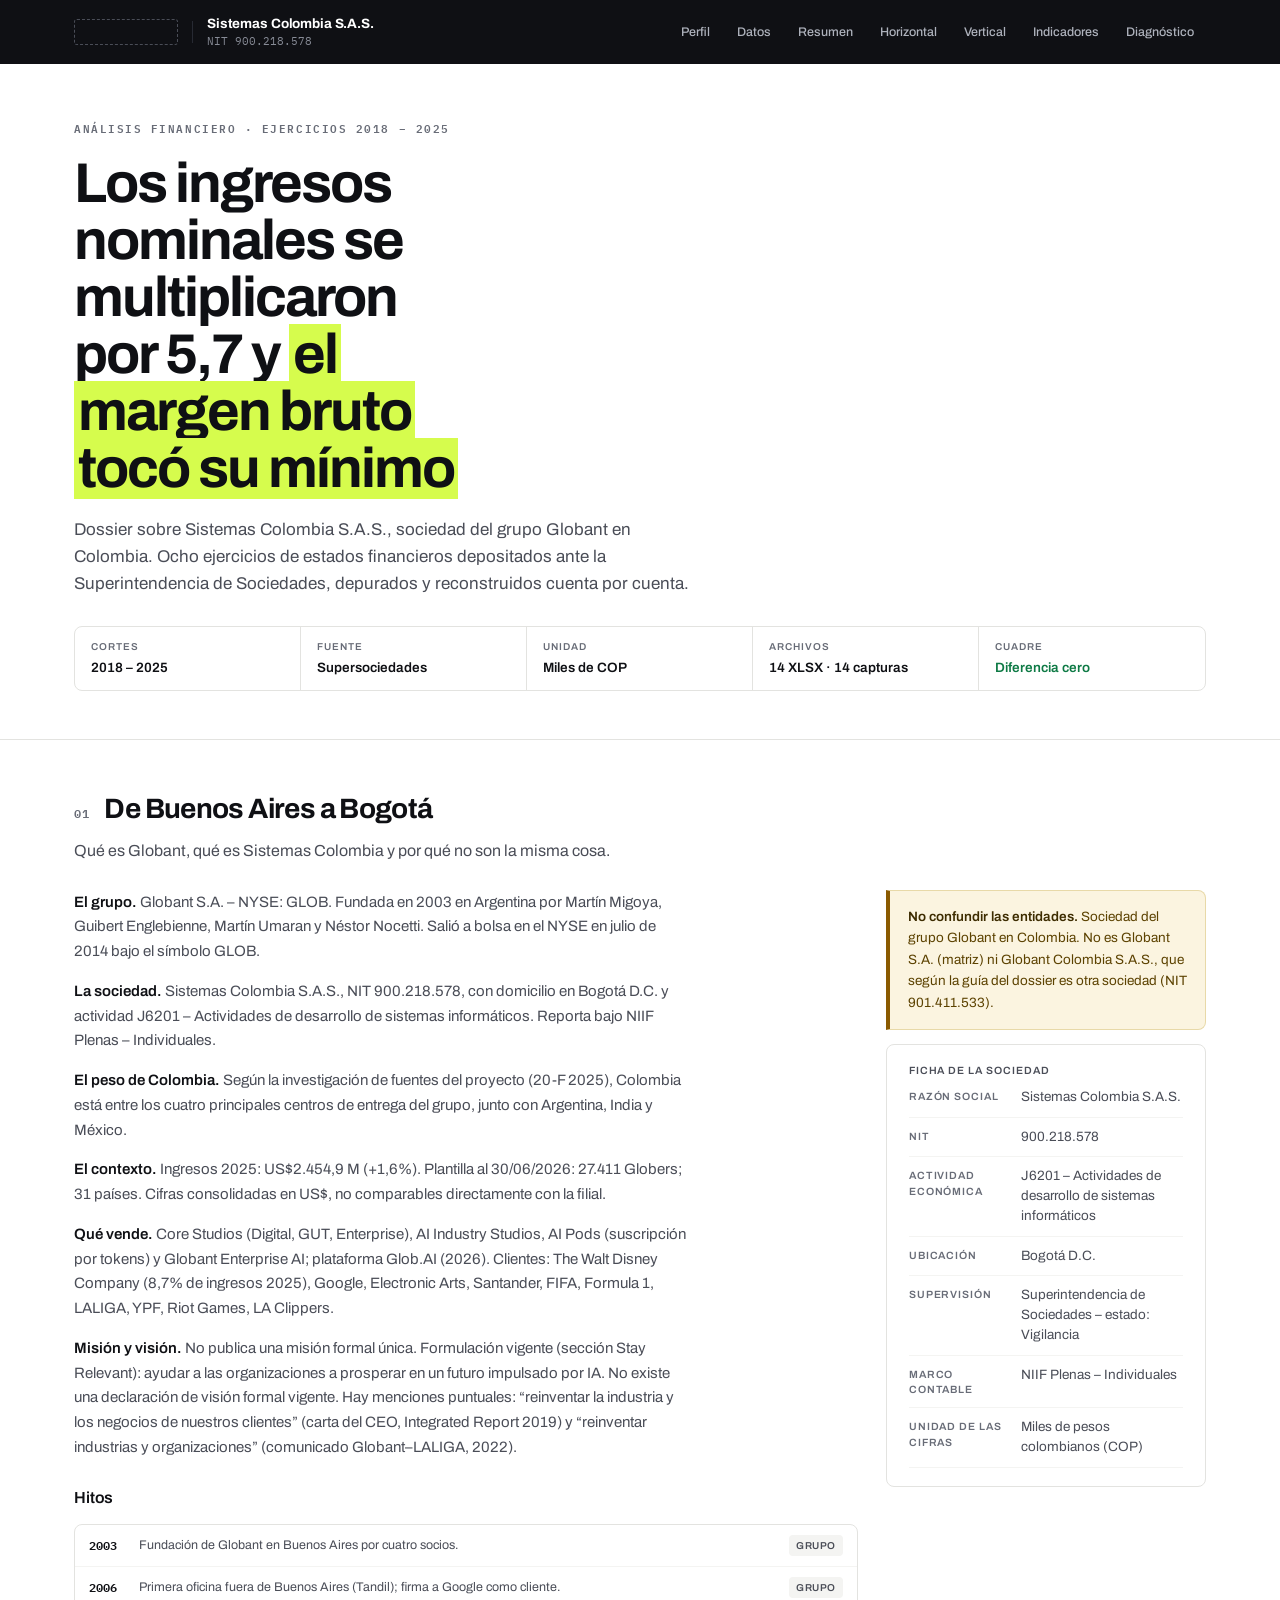
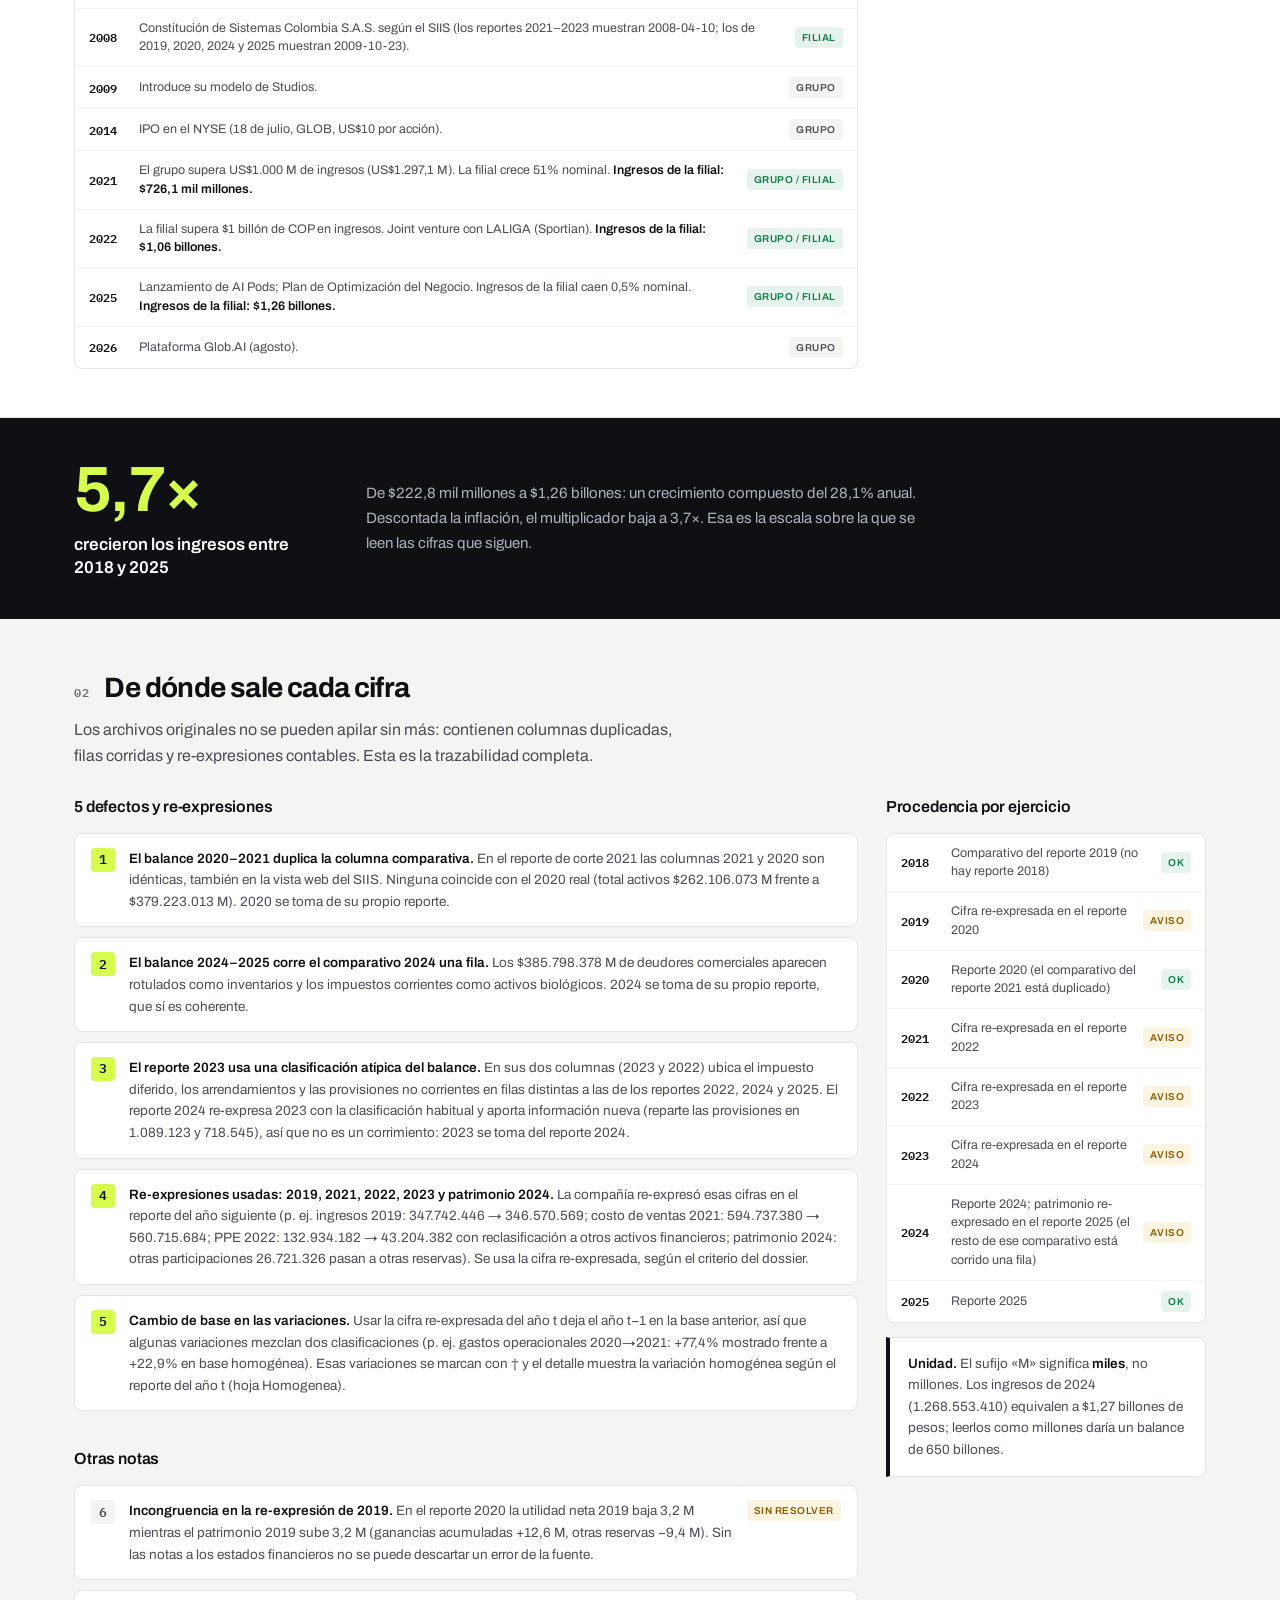
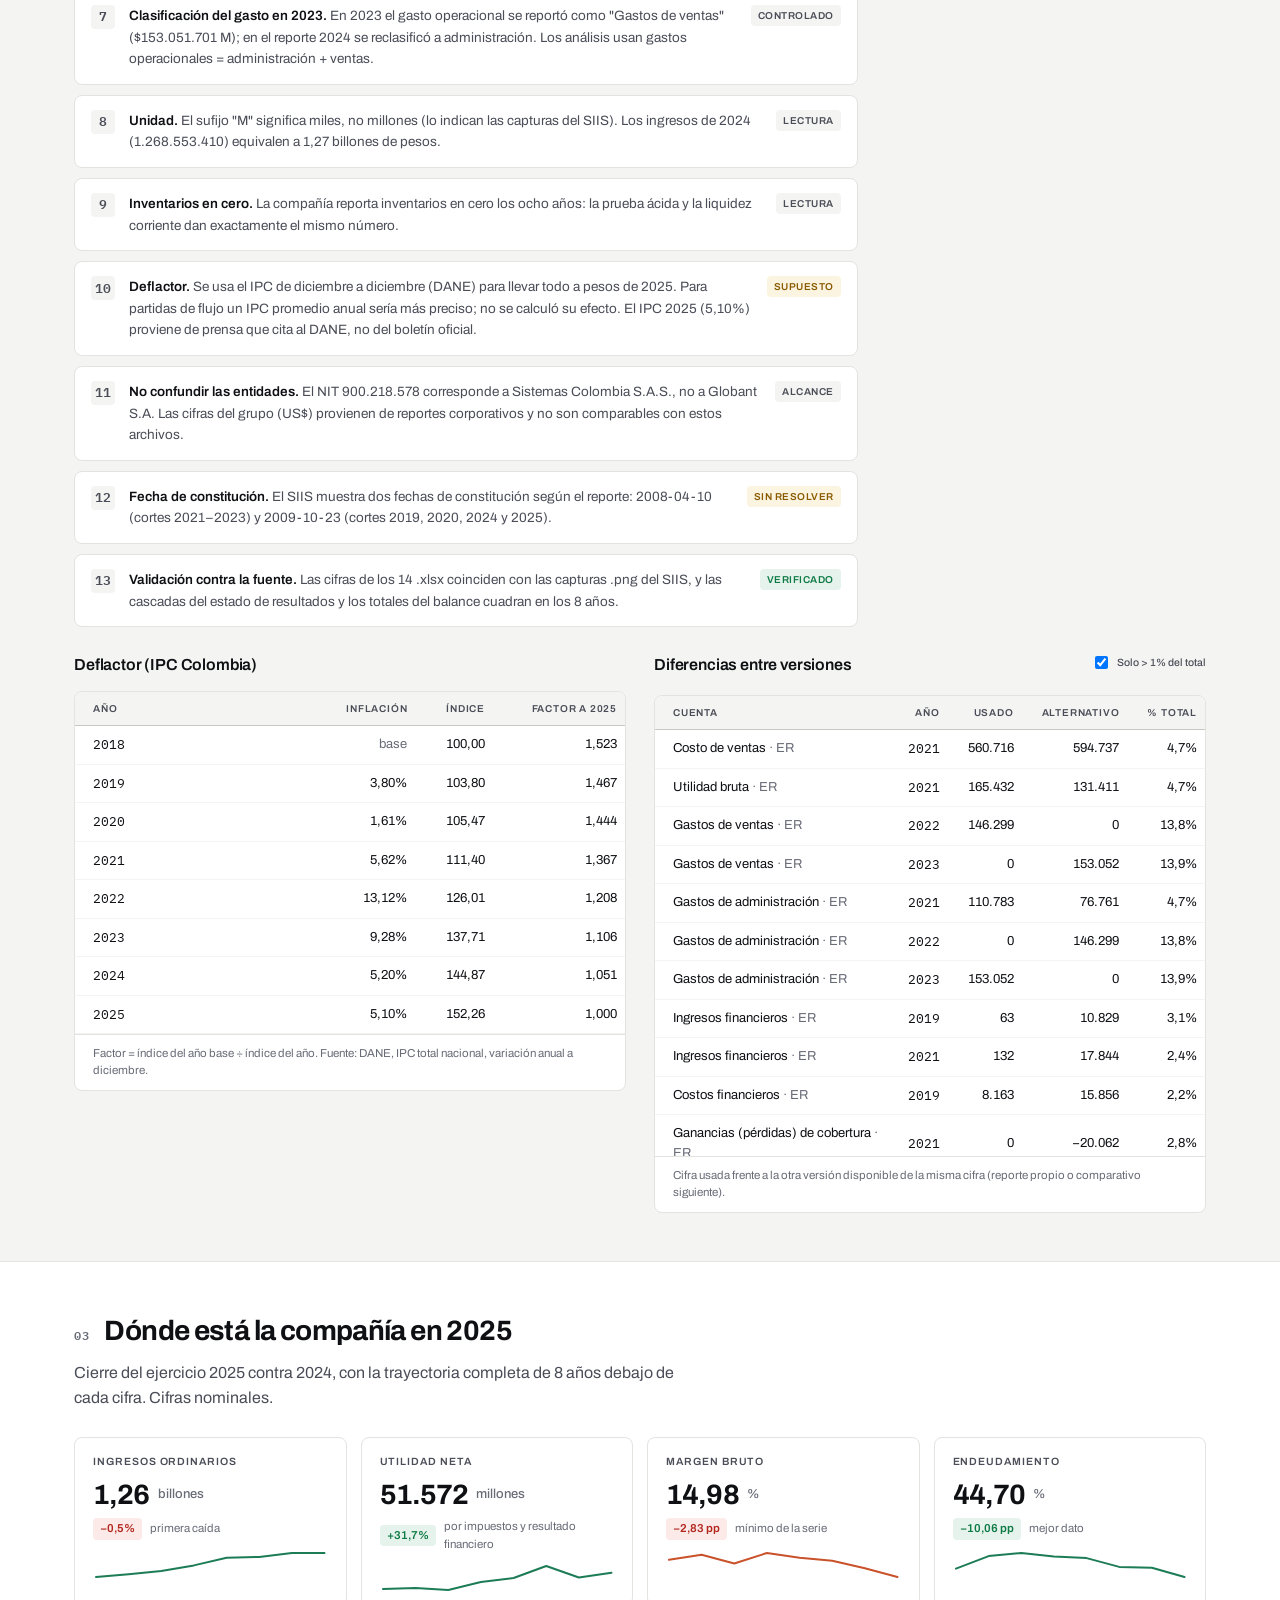
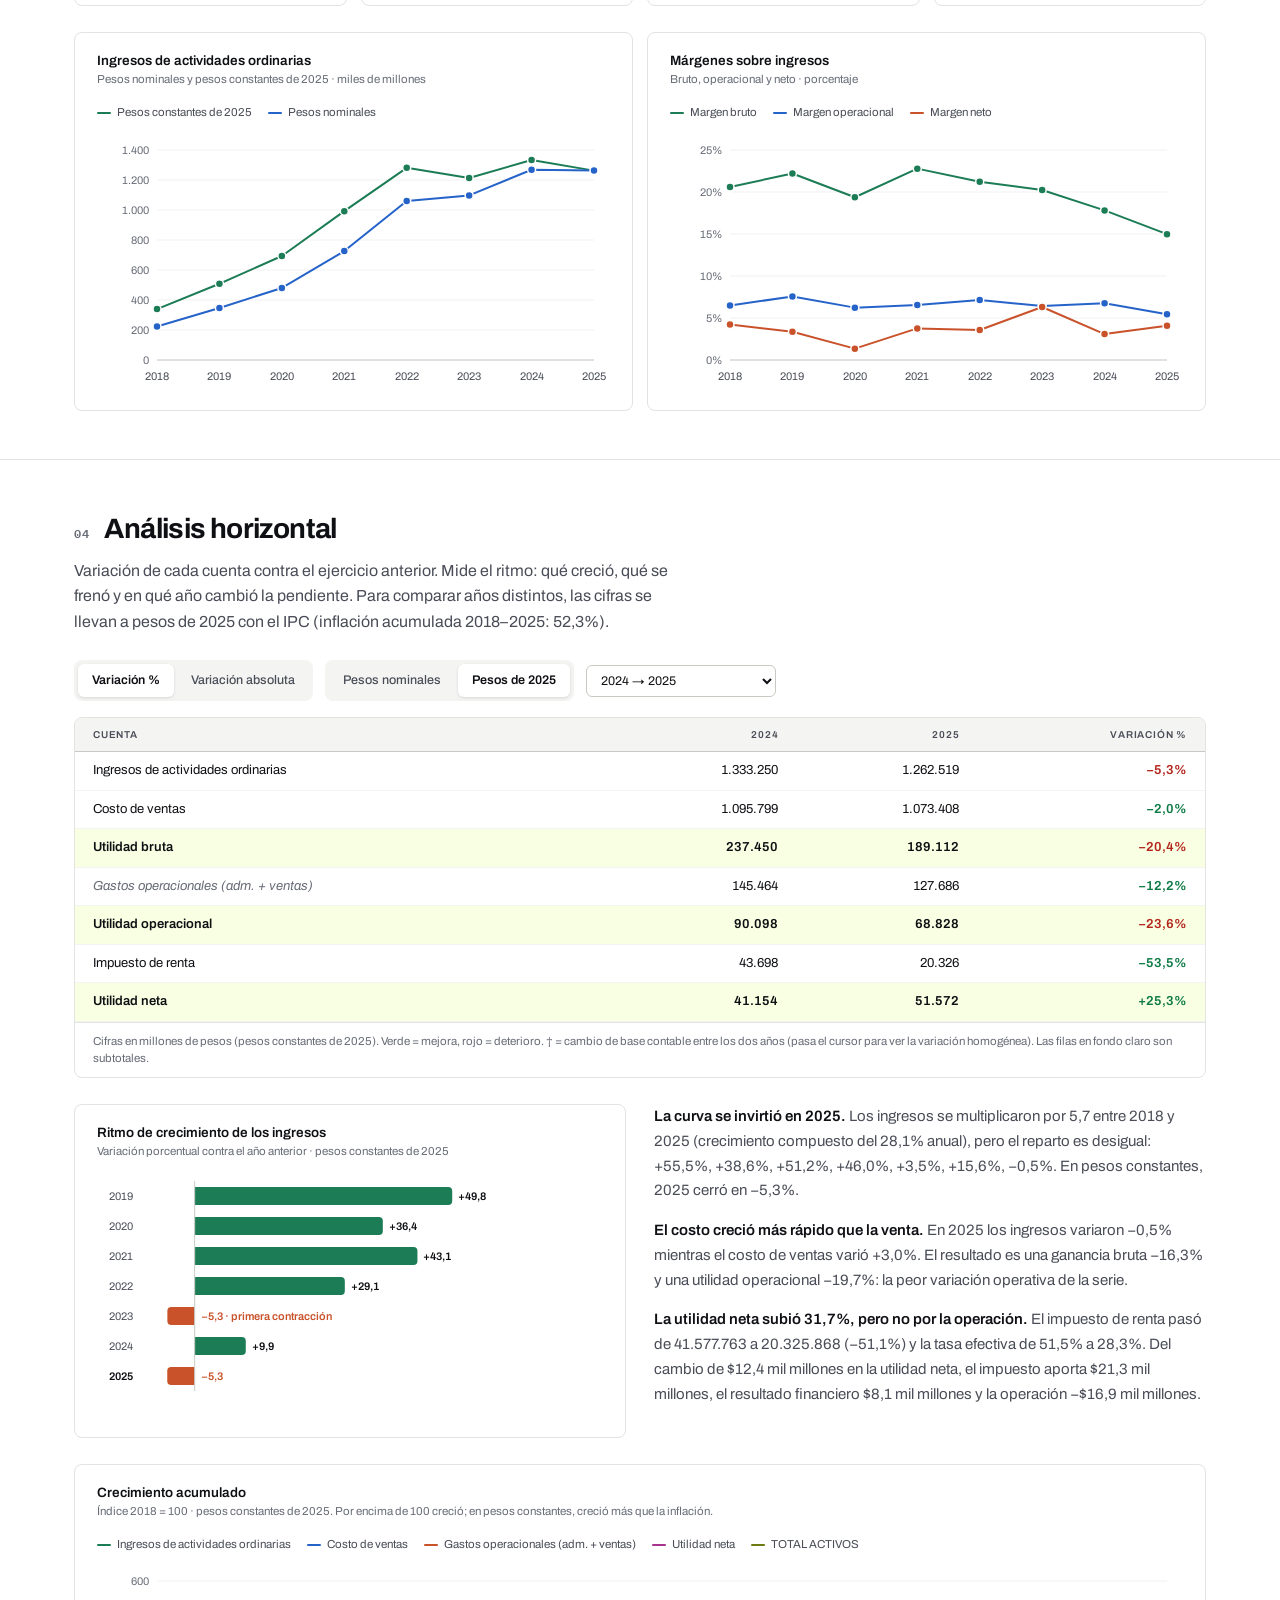
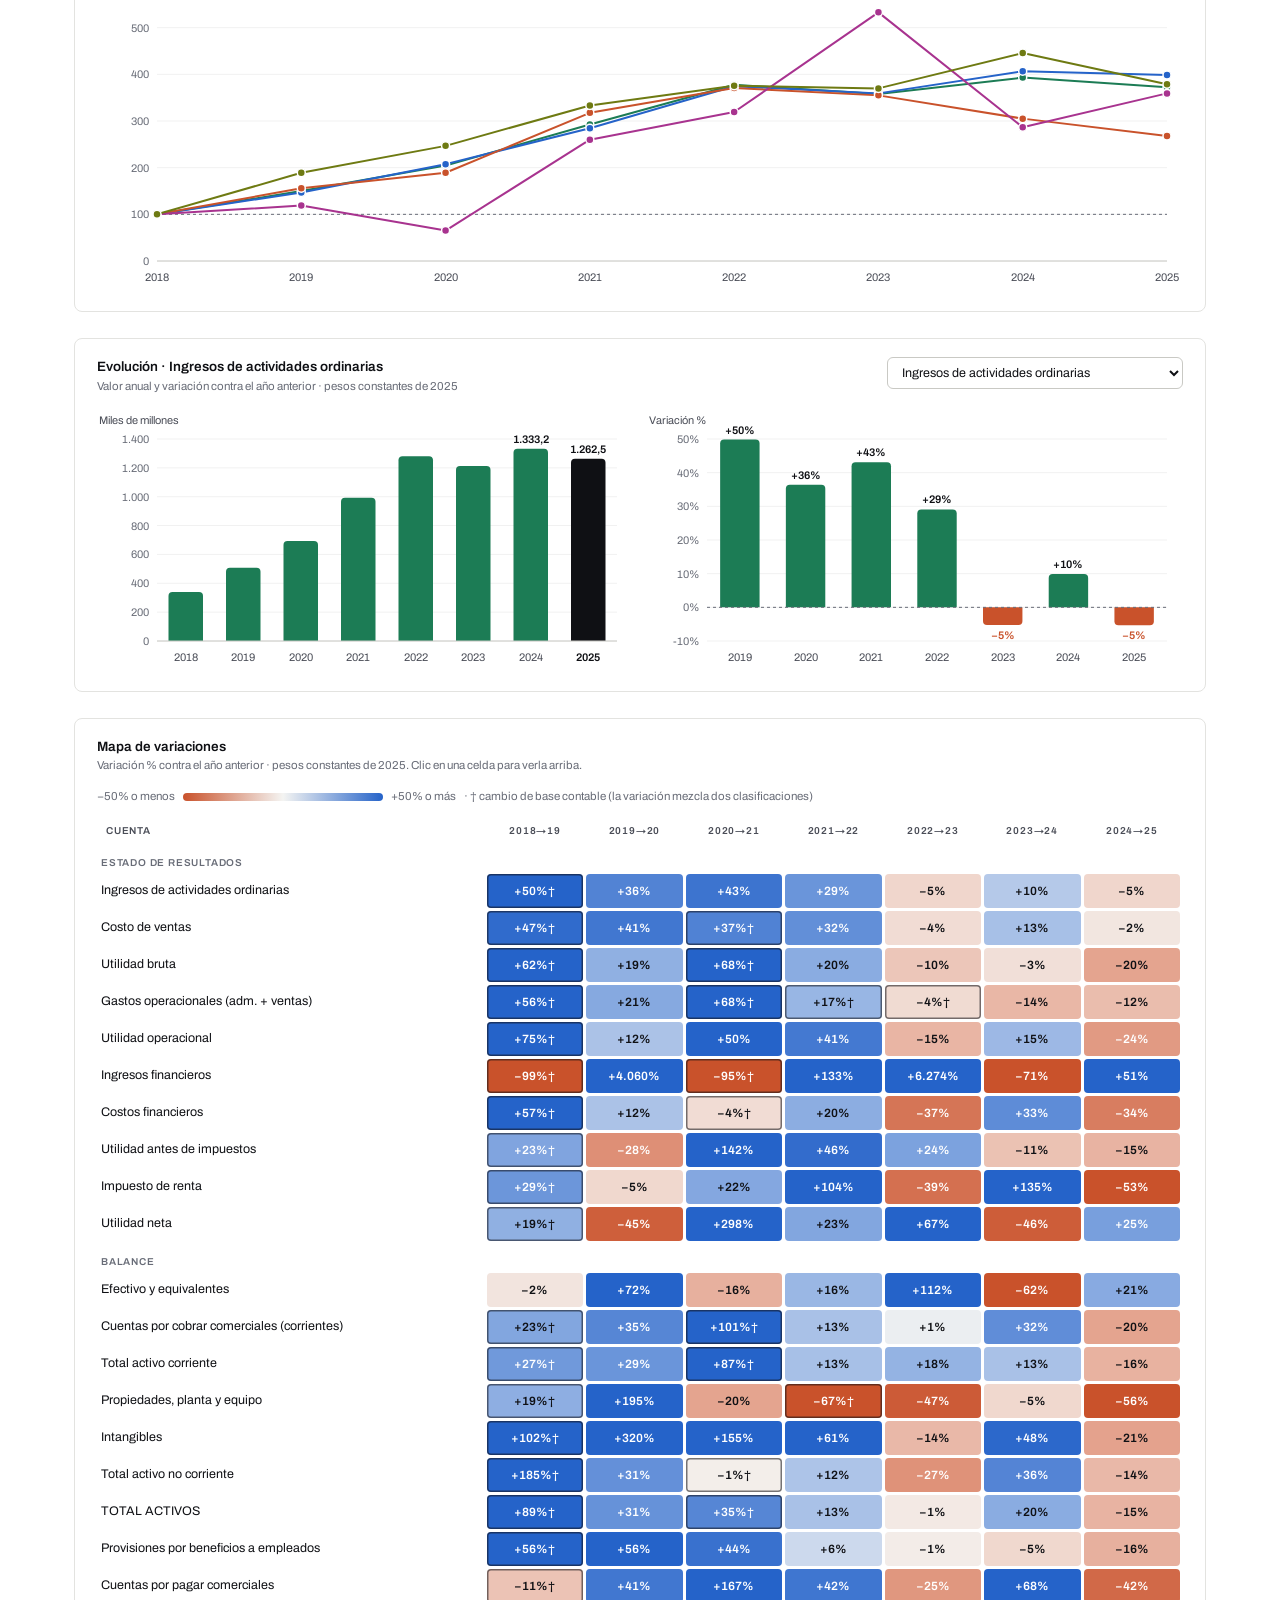
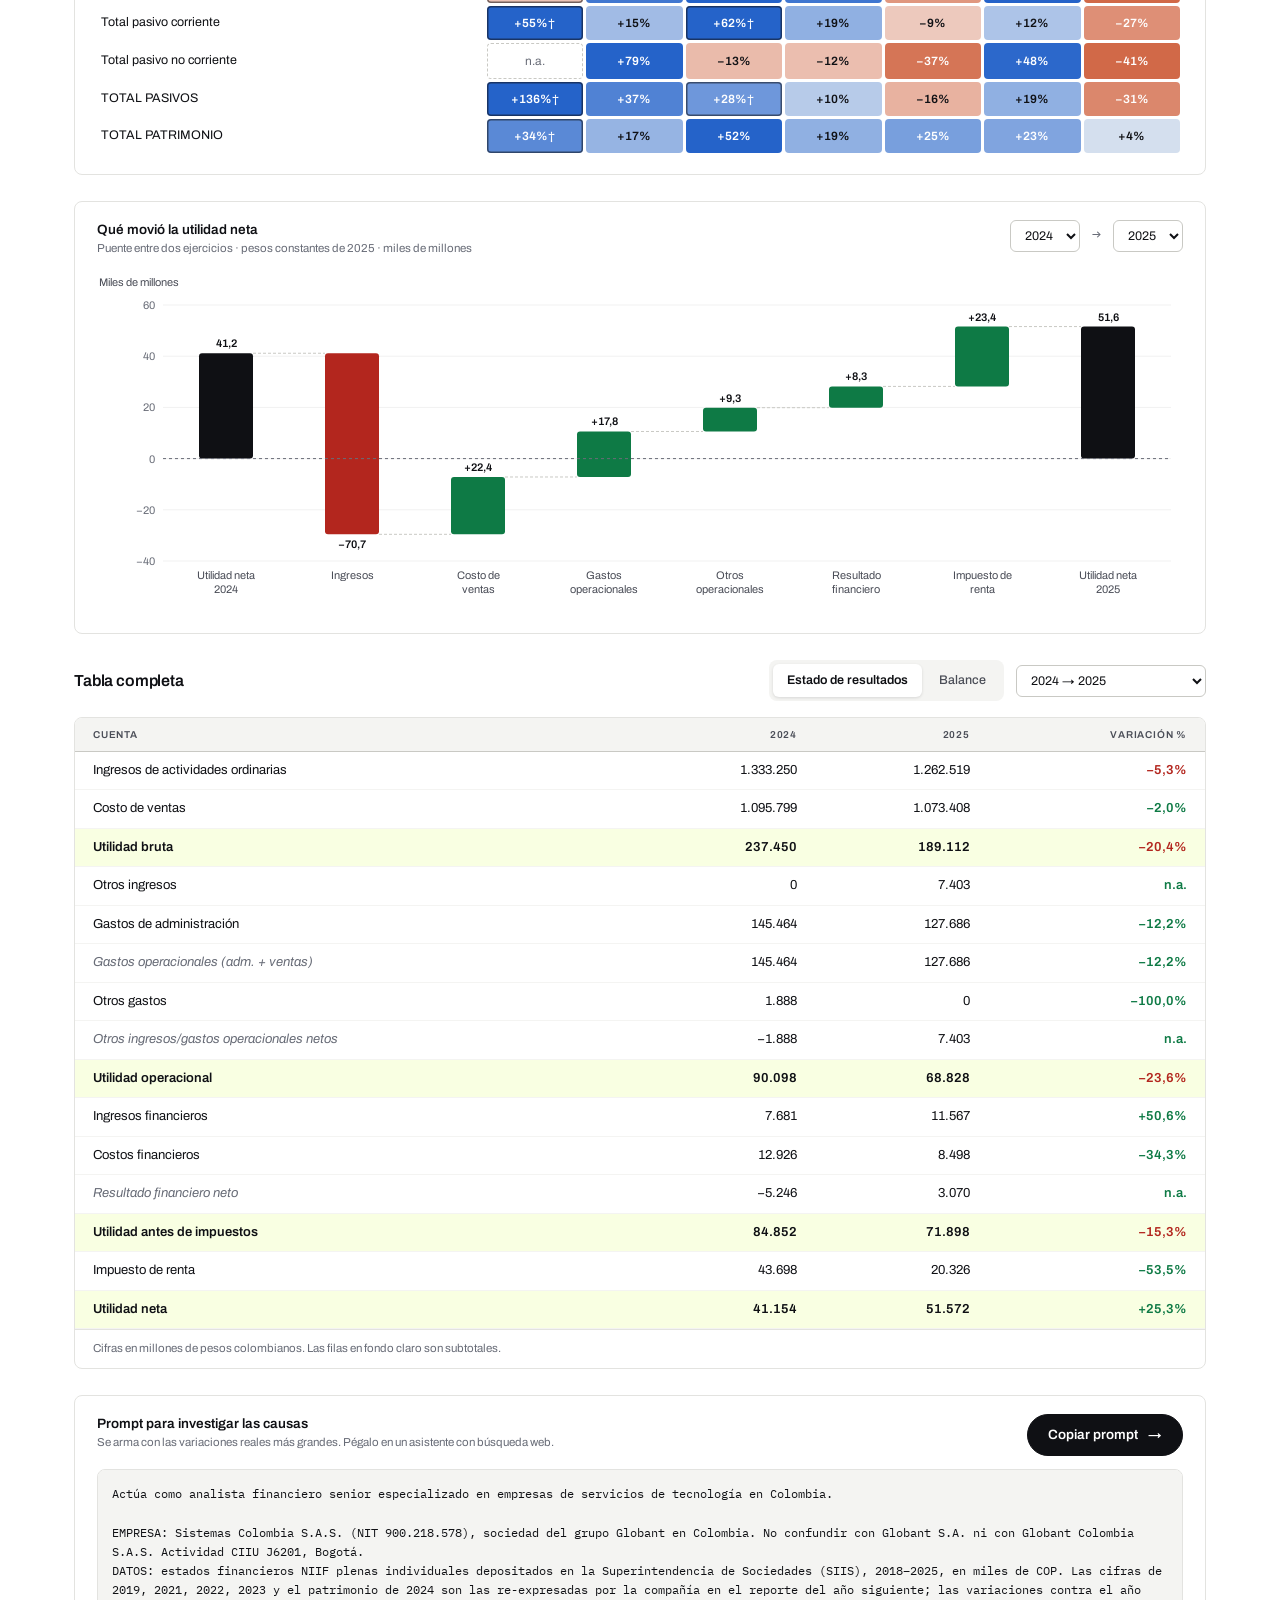
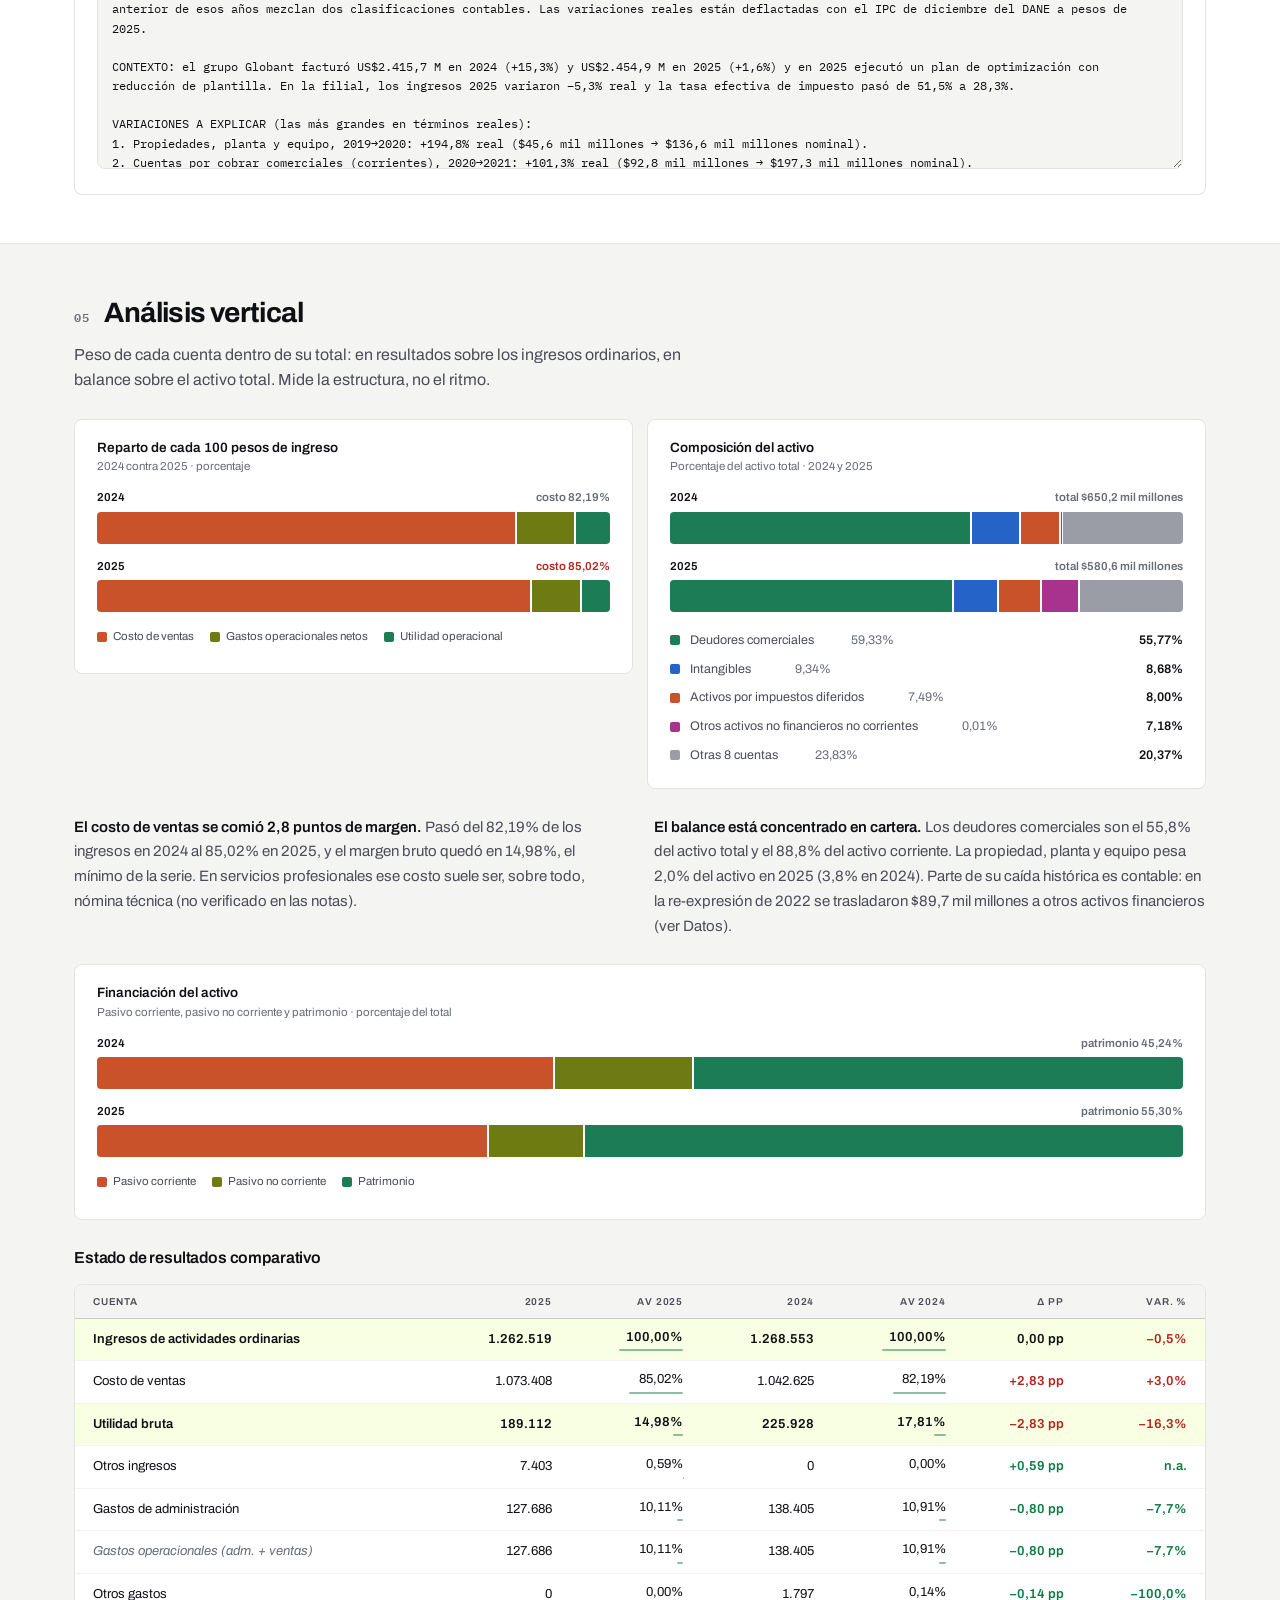
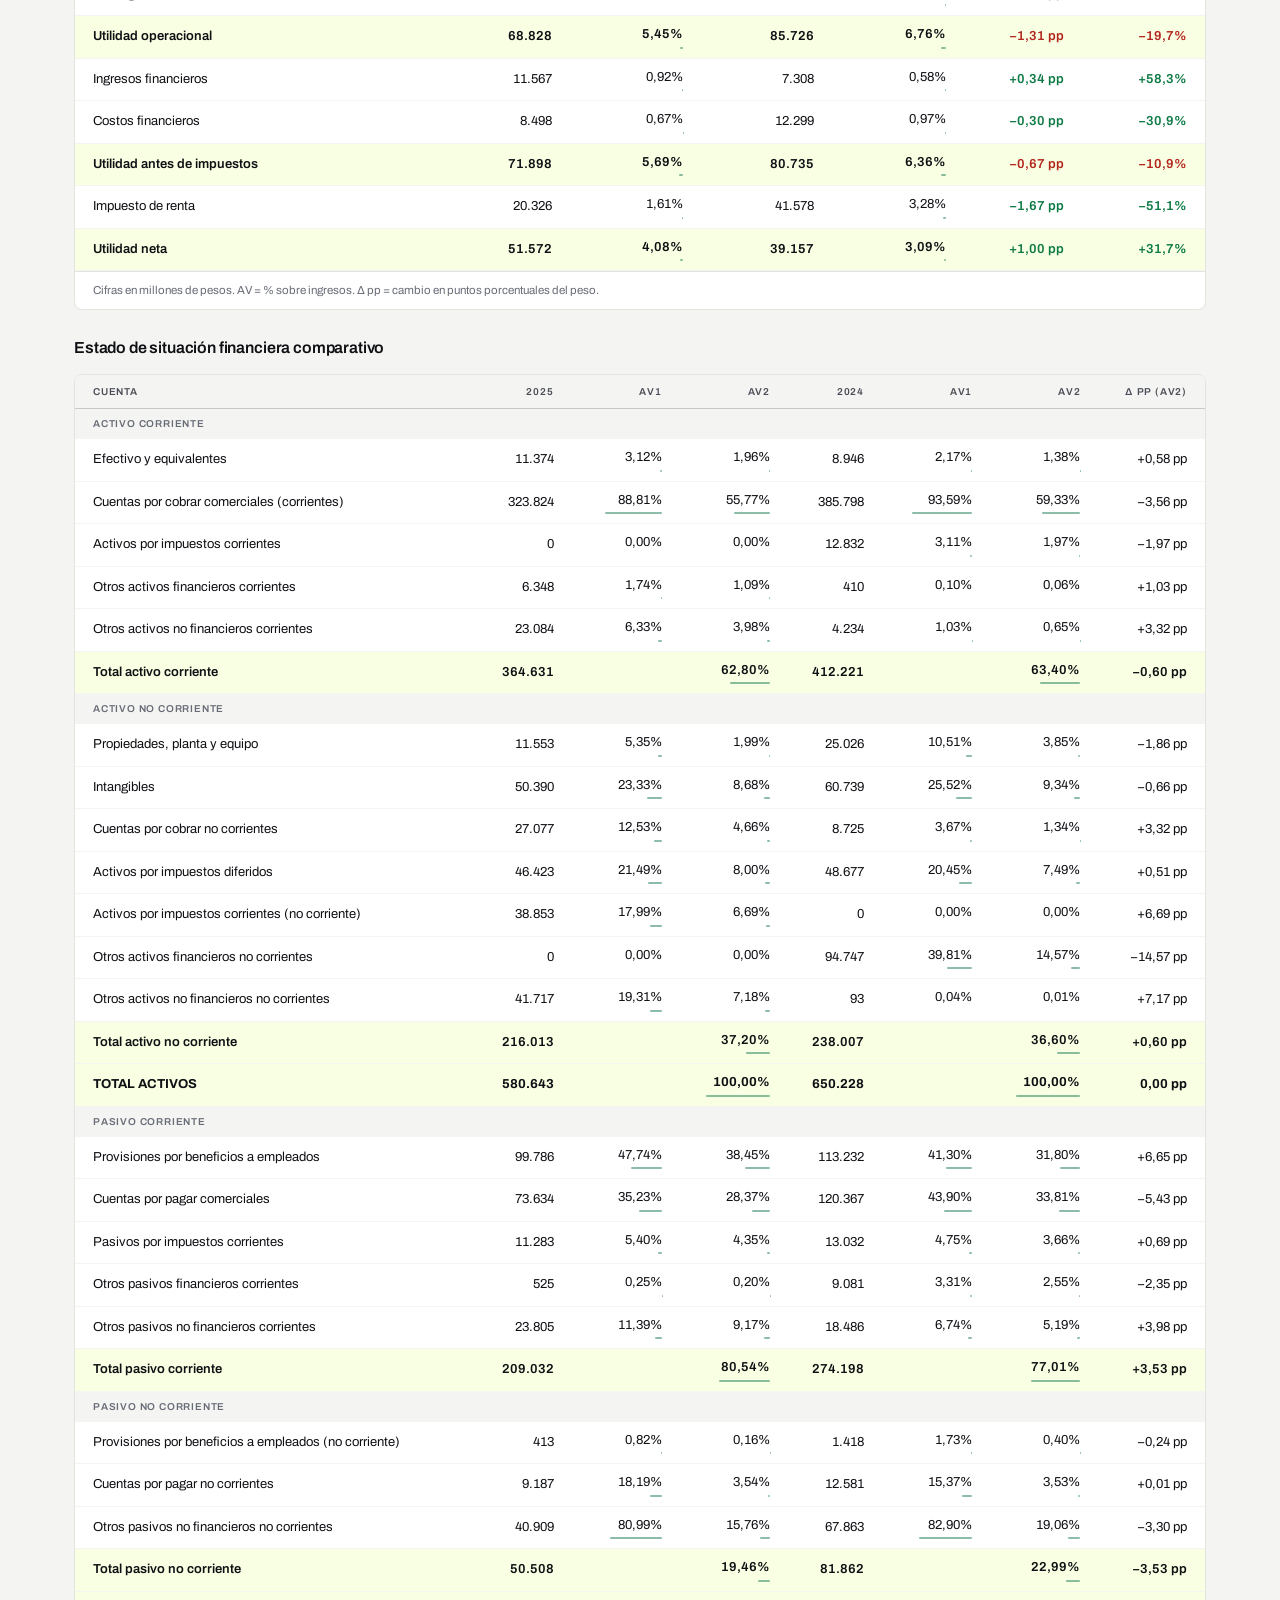
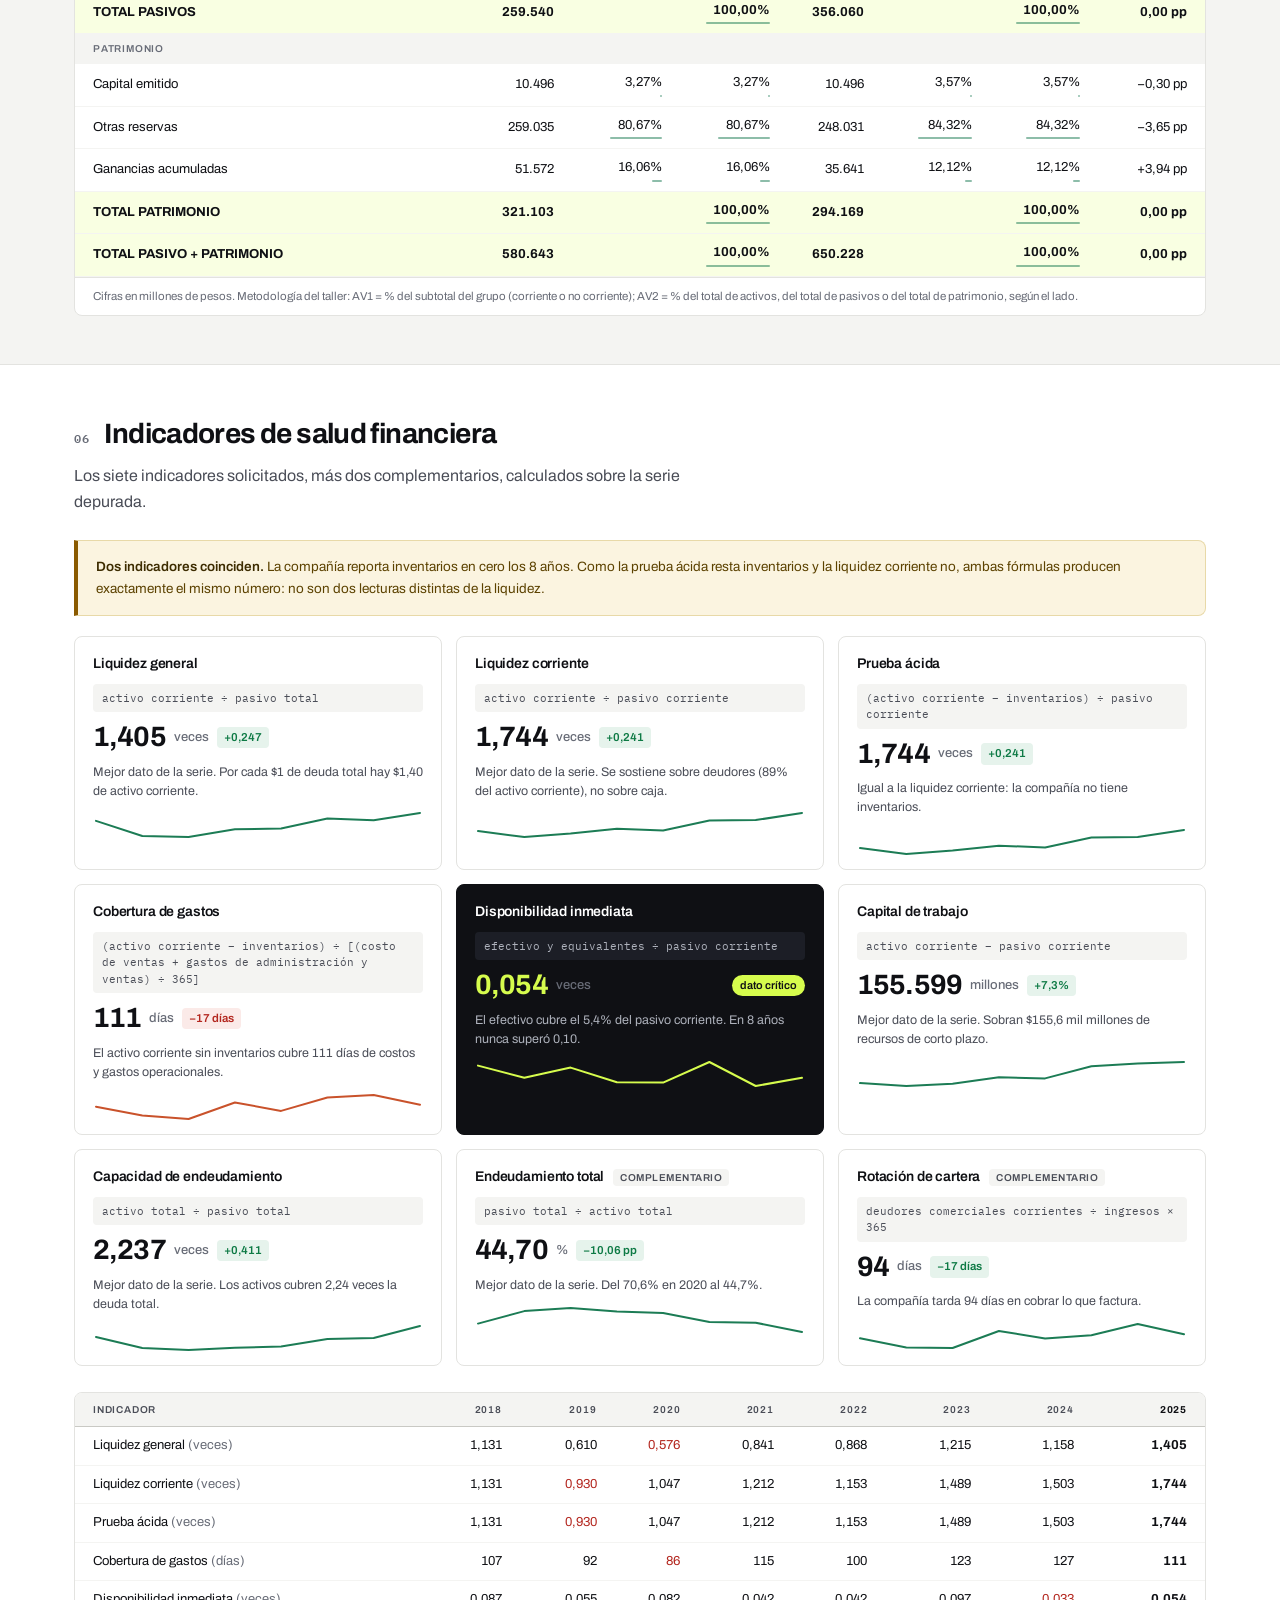
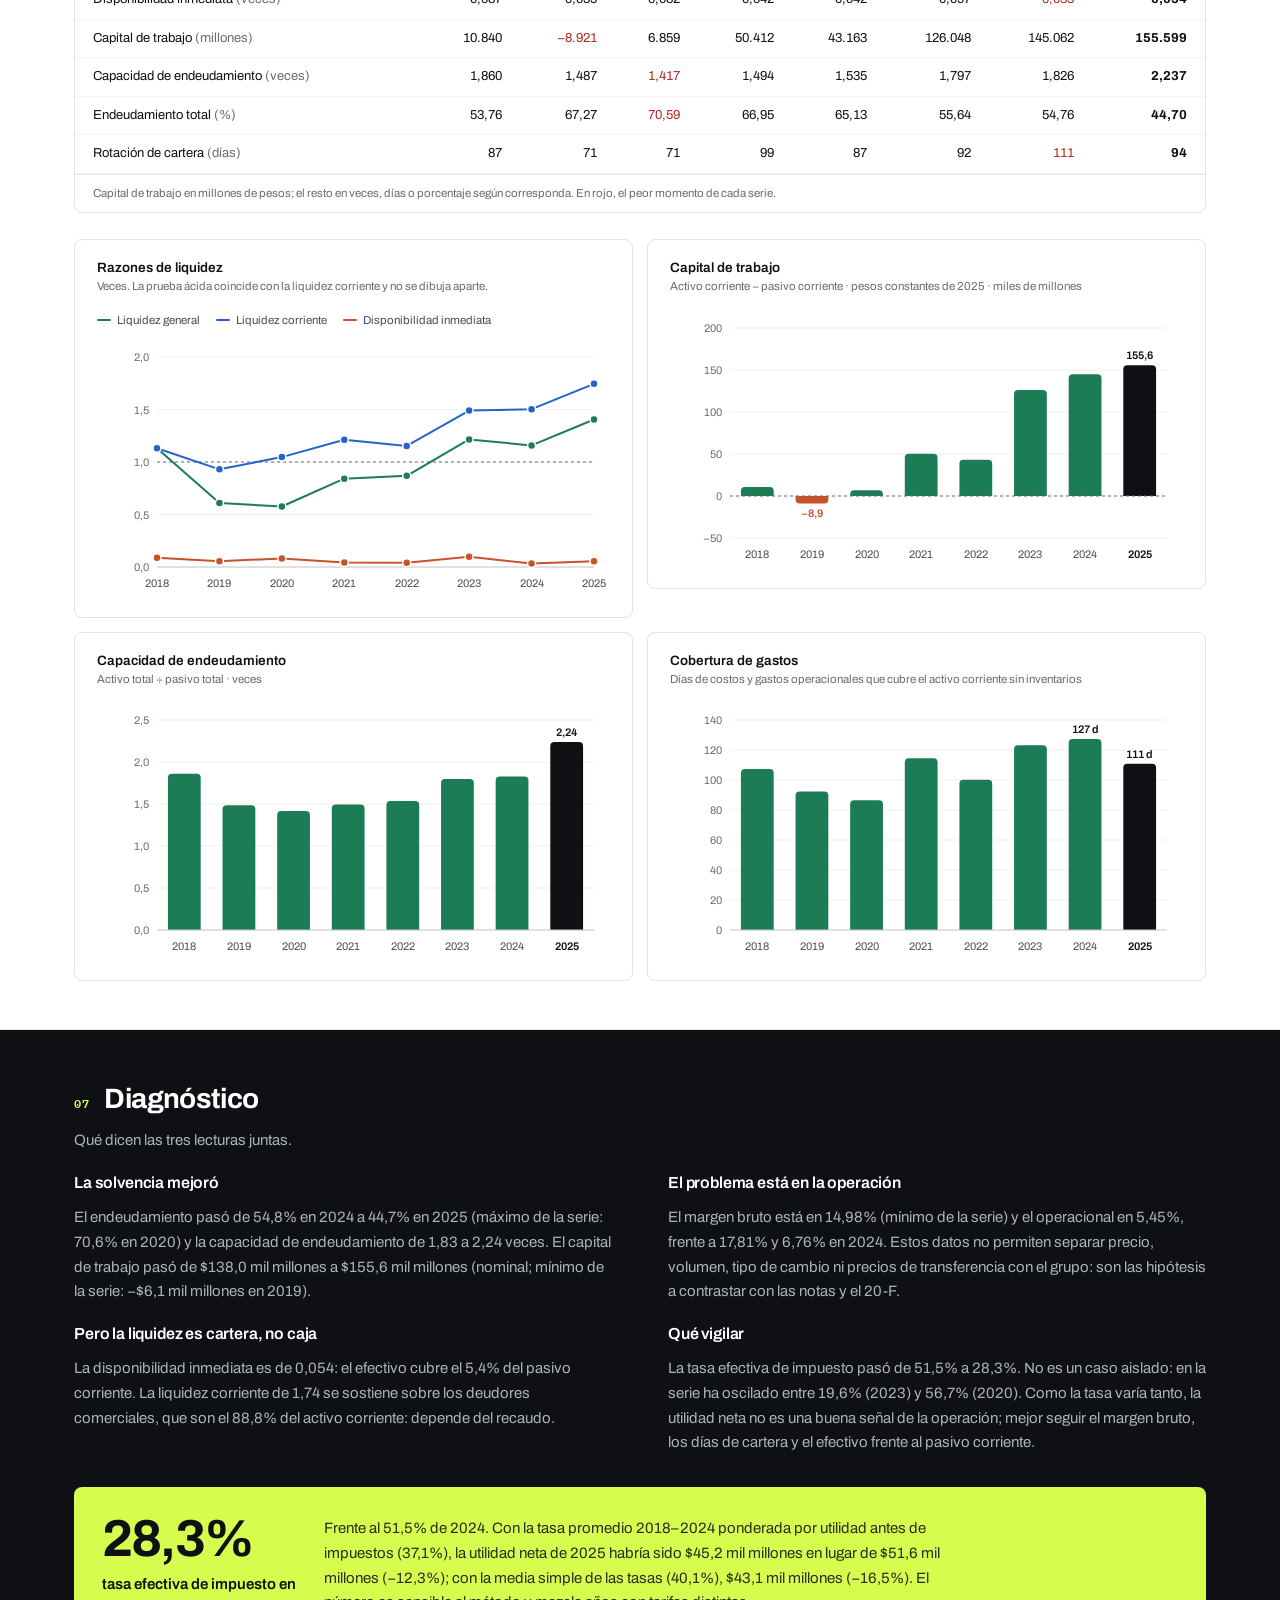
==== docs/index.html @ b1b995cc "add repo" ====
<!DOCTYPE html>
<html lang="es">
<head>
  <meta name="referrer" content="no-referrer">
  <meta charset="utf-8">
  <meta name="viewport" content="width=device-width, initial-scale=1">
  <title>Dossier financiero · Sistemas Colombia S.A.S.</title>
  <link rel="preconnect" href="https://fonts.googleapis.com">
  <link rel="preconnect" href="https://fonts.gstatic.com" crossorigin>
  <link href="https://fonts.googleapis.com/css2?family=Archivo:wght@400;500;600;700&family=IBM+Plex+Mono:wght@400;600&display=swap" rel="stylesheet">
  <style>
/* =========================================================
   Sistema de diseño del Dossier Financiero (guía v1.0, nov. 2026)
   ---------------------------------------------------------
   Marca     Negro #0F1014 · Blanco #FFFFFF · Lima #D6FC4D (solo fondo/énfasis)
             Verde símbolo #BFD732 (reservado al logotipo) · Hueso #F4F4F2
   Neutros   Tinta #0F1014 · Tinta 2 #4A4D57 · Tinta 3 #686C77
             Regla fuerte #C9C9C4 · Regla #E3E3E0 · Hueso #F4F4F2
   Semántica Positivo #0E7A45 · Negativo #B3261E · Aviso #8A5A00
   Series    claro  #1C7C55 #2563C9 #C9522B #A8338F #6E7A12  (orden fijo)
             oscuro #2E9E6C #5C87E8 #D9702F #C85BAE #929E2A
   Tipos     Archivo (titular, interfaz, cifra) · IBM Plex Mono (lo técnico)
   Formas    bordes 1 px, radios 4 chip · 6 control · 8 tarjeta · píldora;
             sin sombras salvo el estado activo (hover).
   Regla     El lima nunca pinta texto, líneas ni iconos sobre claro.
   ========================================================= */
:root {
  --ink: #0F1014;
  --ink-2: #4A4D57;
  --ink-3: #686C77;
  --rule-strong: #C9C9C4;
  --rule: #E3E3E0;
  --bone: #F4F4F2;
  --white: #FFFFFF;
  --lime: #D6FC4D;
  --lime-04: rgba(214, 252, 77, .16);   /* fila de total: lima al 4% visual sobre blanco */
  --gradient: linear-gradient(90deg, #3BF0A0 0%, #CBFF5E 100%);

  --pos: #0E7A45;  --pos-bg: #E6F3EC;
  --neg: #B3261E;  --neg-bg: #FBEAE8;
  --warn: #8A5A00; --warn-bg: #FBF4E0; --warn-line: #E8D9A8; --warn-ink: #5C4200;

  --s1: #1C7C55; --s2: #2563C9; --s3: #C9522B; --s4: #A8338F; --s5: #6E7A12;
  --s1-d: #2E9E6C; --s2-d: #5C87E8; --s3-d: #D9702F; --s4-d: #C85BAE; --s5-d: #929E2A;

  --grid: rgba(15, 16, 20, .06);
  --nav-ink: #AEB2BC;
  --nav-rule: #272A33;
  --nav-sub: #878B96;

  --font: "Archivo", system-ui, -apple-system, "Segoe UI", sans-serif;
  --mono: "IBM Plex Mono", ui-monospace, SFMono-Regular, Menlo, monospace;
  --shadow-active: 0 10px 28px rgba(15, 16, 20, .12), 0 2px 6px rgba(15, 16, 20, .06);
  --wrap: 1180px;
}

/* =========================================================
   Base
   ========================================================= */
* { box-sizing: border-box; }
html { scroll-behavior: smooth; scroll-padding-top: 72px; }
body {
  margin: 0; background: var(--white); color: var(--ink);
  font-family: var(--font); font-size: 15px; line-height: 1.5;
  -webkit-font-smoothing: antialiased;
}
a { color: var(--ink); } a:hover { color: var(--ink-2); }
a:focus-visible, button:focus-visible, select:focus-visible { outline: 2px solid var(--ink); outline-offset: 2px; }
h1, h2, h3 { margin: 0; text-wrap: balance; }
[hidden] { display: none !important; }
.wrap { max-width: var(--wrap); margin: 0 auto; padding: 0 max(16px, 24px); }
.mono { font-family: var(--mono); }
.num, .tab-nums { font-variant-numeric: tabular-nums; }
strong { color: var(--ink); font-weight: 600; }

/* Etiquetas */
.eyebrow { font-family: var(--mono); font-size: 11px; font-weight: 600; letter-spacing: .14em; text-transform: uppercase; color: var(--ink-3); }
.label { font-size: 10.5px; font-weight: 600; letter-spacing: .09em; text-transform: uppercase; color: var(--ink-2); }

/* =========================================================
   Barra de navegación (negra, lima en la sección activa)
   ========================================================= */
.topnav { background: var(--ink); position: sticky; top: 0; z-index: 40; }
.topnav-row { display: flex; align-items: center; gap: 20px; flex-wrap: wrap; padding-top: 14px; padding-bottom: 14px; }
.brand { display: flex; align-items: center; gap: 14px; min-width: 0; }
.logo-slot { width: 104px; height: 26px; border: 1px dashed var(--ink-2); border-radius: 3px; flex: none; display: grid; place-items: center; overflow: hidden; }
.logo-slot img { max-width: 100%; max-height: 100%; }
.brand-rule { width: 1px; height: 22px; background: var(--nav-rule); }
.brand-name { font-size: 13.5px; font-weight: 700; color: var(--white); letter-spacing: -.01em; }
.brand-nit { font-family: var(--mono); font-size: 10.5px; color: var(--nav-sub); }
.nav { display: flex; gap: 3px; margin-left: auto; flex-wrap: wrap; }
.nav a {
  font-size: 12.5px; font-weight: 500; color: var(--nav-ink); text-decoration: none;
  padding: 8px 12px; border-radius: 5px; transition: color .15s, background .15s;
}
.nav a:hover { color: var(--white); background: #1C1E26; }
.nav a.is-active { color: var(--ink); background: var(--lime); font-weight: 600; }

/* =========================================================
   Portada (hero)
   ========================================================= */
.hero { border-bottom: 1px solid var(--rule); }
.hero .wrap { padding-top: 56px; padding-bottom: 48px; }
.hero h1 { margin-top: 18px; font-size: clamp(36px, 5.6vw, 56px); font-weight: 700; letter-spacing: -.035em; line-height: 1.02; max-width: 15ch; }
.hl { background: var(--lime); box-decoration-break: clone; -webkit-box-decoration-break: clone; padding: 0 .07em; }
.hero .lead { margin: 20px 0 0; font-size: 17px; line-height: 1.58; color: var(--ink-2); max-width: 62ch; }
.meta-strip { display: flex; flex-wrap: wrap; margin-top: 28px; border: 1px solid var(--rule); border-radius: 8px; overflow: hidden; }
.meta-strip > div { flex: 1 1 165px; min-width: 0; padding: 12px 16px; border-right: 1px solid var(--rule); transition: background .15s; }
.meta-strip > div:last-child { border-right: 0; }
.meta-strip > div:hover { background: var(--bone); }
.meta-strip .k { font-size: 10px; font-weight: 600; letter-spacing: .1em; text-transform: uppercase; color: var(--ink-3); }
.meta-strip .v { margin-top: 4px; font-size: 13.5px; font-weight: 600; font-variant-numeric: tabular-nums; }
.meta-strip .v.pos { color: var(--pos); }
.meta-strip .v.neg { color: var(--neg); }

/* =========================================================
   Secciones numeradas
   ========================================================= */
.section { border-bottom: 1px solid var(--rule); }
.section.alt { background: var(--bone); }
.section > .wrap { padding-top: 48px; padding-bottom: 48px; }
.sec-head { display: flex; align-items: baseline; gap: 14px; flex-wrap: wrap; margin-bottom: 8px; }
.sec-num { font-family: var(--mono); font-size: 12px; font-weight: 600; color: var(--ink-3); letter-spacing: .1em; }
.sec-head h2 { font-size: clamp(21px, 3vw, 28px); font-weight: 700; letter-spacing: -.022em; }
.sec-lead { margin: 0 0 26px; font-size: 16px; line-height: 1.6; color: var(--ink-2); max-width: 68ch; }
.h3 { margin: 0 0 14px; font-size: 16px; font-weight: 600; letter-spacing: -.01em; }

.row { display: flex; flex-wrap: wrap; gap: 28px; align-items: flex-start; }
.row.tight { gap: 14px; }
.col-main { flex: 999 1 460px; min-width: 0; }
.col-side { flex: 1 1 320px; min-width: 0; display: flex; flex-direction: column; gap: 14px; }
.col-half { flex: 1 1 420px; min-width: 0; }
.prose { display: flex; flex-direction: column; gap: 15px; font-size: 15px; line-height: 1.65; color: var(--ink-2); max-width: 68ch; }
.prose p { margin: 0; }
.mt { margin-top: 26px; }

/* Banda negra */
.band { background: var(--ink); color: var(--white); }
.band .wrap { padding-top: 40px; padding-bottom: 40px; display: flex; flex-wrap: wrap; gap: 32px; align-items: center; }
.band-fig { font-size: clamp(42px, 6vw, 64px); font-weight: 700; letter-spacing: -.035em; line-height: 1; color: var(--lime); font-variant-numeric: tabular-nums; }
.band-cap { margin-top: 12px; font-size: 17px; font-weight: 600; line-height: 1.35; max-width: 24ch; }
.band p { margin: 0; font-size: 15px; line-height: 1.65; color: var(--nav-ink); max-width: 62ch; }

/* =========================================================
   Tarjetas
   ========================================================= */
.card { background: var(--white); border: 1px solid var(--rule); border-radius: 8px; padding: 18px 22px; min-width: 0; }
.card-title { font-size: 13.5px; font-weight: 600; }
.card-sub { font-size: 11.5px; color: var(--ink-3); margin-bottom: 14px; }
.card-head-row { display: flex; flex-wrap: wrap; gap: 10px; justify-content: space-between; align-items: flex-start; margin-bottom: 4px; }

/* Notas (criterio negro, aviso ámbar) */
.note { border: 1px solid var(--rule); border-left: 4px solid var(--ink); border-radius: 0 8px 8px 0; background: var(--white); padding: 15px 18px; font-size: 13.5px; line-height: 1.6; color: var(--ink-2); }
.note p { margin: 0; }
.note.warn { border-color: var(--warn-line); border-left-color: var(--warn); background: var(--warn-bg); color: var(--warn-ink); }
.note.warn strong { color: #3D2C00; }

/* Defectos numerados */
.defects { display: flex; flex-direction: column; gap: 10px; }
.defect { background: var(--white); border: 1px solid var(--rule); border-radius: 8px; padding: 14px 16px; display: flex; gap: 14px; align-items: flex-start; transition: border-color .15s, box-shadow .15s, transform .15s; }
.defect:hover { border-color: var(--ink); box-shadow: var(--shadow-active); transform: translateY(-1px); }
.defect p { margin: 0; font-size: 13.5px; line-height: 1.6; color: var(--ink-2); }
.badge-n.muted { background: var(--bone); color: var(--ink-2); }
.card .facts { grid-template-columns: 112px 1fr; }
.badge-n { font-family: var(--mono); font-size: 13px; font-weight: 600; color: var(--ink); background: var(--lime); width: 24px; height: 24px; border-radius: 4px; display: inline-flex; align-items: center; justify-content: center; flex: none; }

/* Procedencia */
.prov { background: var(--white); border: 1px solid var(--rule); border-radius: 8px; overflow: hidden; }
.prov-row { display: flex; align-items: center; gap: 12px; padding: 10px 14px; border-bottom: 1px solid var(--bone); transition: background .15s; }
.prov-row:last-child { border-bottom: 0; }
.prov-row:hover { background: var(--bone); }
.prov-y { font-family: var(--mono); font-size: 12px; font-weight: 600; width: 38px; flex: none; }
.prov-t { font-size: 12.5px; color: var(--ink-2); min-width: 0; }

/* Chips de estado */
.chip { margin-left: auto; font-size: 10px; font-weight: 600; letter-spacing: .05em; padding: 3px 7px; border-radius: 4px; flex: none; text-transform: uppercase; white-space: nowrap; }
.chip.ok { color: var(--pos); background: var(--pos-bg); }
.chip.warn { color: var(--warn); background: var(--warn-bg); }
.chip.info { color: var(--ink-2); background: var(--bone); }
.chip.crit { color: var(--ink); background: var(--lime); text-transform: none; letter-spacing: 0; font-size: 11px; border-radius: 999px; padding: 2px 8px; }

/* Delta (variación) */
.delta { display: inline-flex; align-items: center; font-size: 11.5px; font-weight: 600; padding: 2px 7px; border-radius: 4px; font-variant-numeric: tabular-nums; white-space: nowrap; }
.delta.pos { color: var(--pos); background: var(--pos-bg); }
.delta.neg { color: var(--neg); background: var(--neg-bg); }
.delta.flat { color: var(--ink-2); background: var(--bone); }

/* =========================================================
   Tarjetas de indicador (KPI)
   ========================================================= */
.kpis { display: grid; grid-template-columns: repeat(4, minmax(0, 1fr)); gap: 14px; }
.kpis.three { grid-template-columns: repeat(3, minmax(0, 1fr)); }
@media (max-width: 1000px) { .kpis, .kpis.three { grid-template-columns: repeat(2, minmax(0, 1fr)); } }
@media (max-width: 540px) { .kpis, .kpis.three { grid-template-columns: 1fr; } }
.kpi {
  position: relative; background: var(--white); border: 1px solid var(--rule); border-radius: 8px; padding: 16px 18px 12px;
  transition: border-color .18s, box-shadow .18s, transform .18s; cursor: default; min-width: 0;
}
.kpi:hover { border-color: var(--ink); box-shadow: var(--shadow-active); transform: translateY(-3px); }
.kpi-name { font-size: 14px; font-weight: 600; letter-spacing: -.01em; }
.kpi-formula { margin: 10px 0 0; font-family: var(--mono); font-size: 11px; color: var(--ink-2); background: var(--bone); border-radius: 4px; padding: 6px 9px; }
.kpi-value-row { display: flex; align-items: center; gap: 8px; flex-wrap: wrap; margin-top: 10px; }
.kpi-value { font-size: 28px; font-weight: 700; letter-spacing: -.03em; line-height: 1.1; font-variant-numeric: tabular-nums; transition: background-size .3s; background-image: linear-gradient(var(--lime), var(--lime)); background-repeat: no-repeat; background-size: 0% 40%; background-position: 0 85%; }
.kpi:hover .kpi-value { background-size: 100% 40%; }
.kpi-unit { font-size: 13px; font-weight: 500; color: var(--ink-3); letter-spacing: 0; }
.kpi-foot { display: flex; align-items: center; gap: 8px; margin-top: 8px; font-size: 11.5px; color: var(--ink-3); }
.kpi-text { margin: 10px 0 0; font-size: 12.5px; line-height: 1.5; color: var(--ink-2); }
.kpi-spark { margin-top: 10px; height: 30px; }
.kpi-spark svg { width: 100%; height: 30px; overflow: visible; }
.kpi-spark path { fill: none; stroke-width: 2; stroke-linejoin: round; stroke-linecap: round; }
/* Variante oscura: el indicador que manda el diagnóstico (una por pantalla) */
.kpi.dark { background: var(--ink); border-color: var(--ink); color: var(--white); }
.kpi.dark .kpi-formula { background: #1C1E26; color: var(--nav-ink); }
.kpi.dark .kpi-value { color: var(--lime); background-image: none; }
.kpi.dark .kpi-text, .kpi.dark .kpi-foot { color: var(--nav-ink); }
.kpi.dark:hover { border-color: var(--lime); }
.kpi.dark .kpi-name { color: var(--white); }
.kpi.compact .kpi-name { font-size: 10.5px; font-weight: 600; letter-spacing: .09em; text-transform: uppercase; color: var(--ink-2); }
.kpi.compact.dark .kpi-name { color: var(--lime); }

/* Bloque de énfasis lima (uno por pantalla) */
.emph { background: var(--lime); border-radius: 8px; padding: 26px 28px; color: var(--ink); display: flex; flex-wrap: wrap; gap: 24px; align-items: center; }
.emph-fig { font-size: clamp(36px, 5vw, 52px); font-weight: 700; letter-spacing: -.035em; line-height: 1; font-variant-numeric: tabular-nums; }
.emph-cap { margin-top: 8px; font-size: 15px; font-weight: 600; max-width: 22ch; }
.emph p { margin: 0; flex: 999 1 380px; font-size: 15px; line-height: 1.6; color: #2A2C22; max-width: 70ch; }

/* =========================================================
   Controles
   ========================================================= */
.controls { display: flex; flex-wrap: wrap; gap: 12px; align-items: center; margin-bottom: 16px; }
.seg { display: inline-flex; background: var(--bone); border-radius: 8px; padding: 4px; gap: 3px; }
.section.alt .seg { background: var(--white); border: 1px solid var(--rule); }
.seg button {
  border: 0; background: transparent; font: inherit; font-size: 12.5px; font-weight: 500; color: var(--ink-2);
  padding: 7px 14px; border-radius: 6px; cursor: pointer; transition: background .15s, color .15s, box-shadow .15s;
}
.seg button:hover { color: var(--ink); }
.seg button.is-active { background: var(--white); color: var(--ink); font-weight: 600; box-shadow: 0 1px 3px rgba(15,16,20,.12); }
.section.alt .seg button.is-active { background: var(--bone); box-shadow: none; }
.select {
  font: inherit; font-size: 12.5px; color: var(--ink); background: var(--white);
  border: 1px solid var(--rule-strong); border-radius: 6px; padding: 7px 10px; cursor: pointer; transition: border-color .15s;
}
.select:hover { border-color: var(--ink); }
.btn {
  display: inline-flex; align-items: center; gap: 10px; font: inherit; font-size: 13.5px; font-weight: 600;
  color: var(--white); background: var(--ink); border: 1px solid var(--ink); border-radius: 999px; padding: 10px 20px; cursor: pointer;
  transition: box-shadow .15s, transform .15s;
}
.btn::after { content: '→'; transition: transform .2s; }
.btn:hover { box-shadow: var(--shadow-active); transform: translateY(-1px); color: var(--white); }
.btn:hover::after { transform: translateX(3px); }
.btn.ghost { background: var(--white); color: var(--ink); }
.btn.is-done { background: var(--pos); border-color: var(--pos); }
.btn.is-done::after { content: '✓'; }
.link-arrow { font-size: 13.5px; font-weight: 600; text-decoration: none; border-bottom: 2px solid var(--lime); padding-bottom: 2px; }
.link-arrow::after { content: ' →'; }

/* =========================================================
   Tablas
   ========================================================= */
.tbl-box { border: 1px solid var(--rule); border-radius: 8px; overflow: hidden; background: var(--white); }
.tbl-scroll { overflow-x: auto; -webkit-overflow-scrolling: touch; }
.tbl-scroll.tall { max-height: 460px; overflow-y: auto; }
.tbl { border-collapse: collapse; width: 100%; font-size: 13px; min-width: 560px; font-variant-numeric: tabular-nums; }
.tbl th { text-align: right; padding: 9px 14px; font-size: 10px; letter-spacing: .08em; text-transform: uppercase; color: var(--ink-2); font-weight: 600; background: var(--bone); border-bottom: 1px solid var(--rule-strong); white-space: nowrap; position: sticky; top: 0; z-index: 1; }
.tbl th:first-child { text-align: left; padding-left: 18px; }
.tbl th:last-child, .tbl td:last-child { padding-right: 18px; }
.tbl td { text-align: right; padding: 9px 14px; border-bottom: 1px solid var(--bone); white-space: nowrap; }
.tbl td:first-child { text-align: left; padding-left: 18px; white-space: normal; min-width: 210px; }
.tbl tbody tr { transition: background .12s, box-shadow .12s; }
.tbl tbody tr:hover { background: var(--bone); box-shadow: inset 3px 0 0 var(--ink); }
.tbl tr.sub td { background: var(--lime-04); font-weight: 600; }
.tbl tr.sub:hover td { background: rgba(214, 252, 77, .32); }
.tbl tr.tot td { font-weight: 700; border-top: 1px solid var(--rule-strong); background: var(--lime-04); }
.tbl tr.grp td { background: var(--bone); font-size: 10px; letter-spacing: .08em; text-transform: uppercase; color: var(--ink-3); font-weight: 600; padding-top: 7px; padding-bottom: 7px; }
.tbl tr.der td:first-child { color: var(--ink-3); font-style: italic; }
.tbl td.pos { color: var(--pos); font-weight: 600; }
.tbl td.neg { color: var(--neg); font-weight: 600; }
.tbl td.worst { color: var(--neg); }
.tbl td.last, .tbl th.last { font-weight: 700; color: var(--ink); }
.tbl .unit { color: var(--ink-3); font-weight: 400; }
.tbl-foot { margin: 0; padding: 10px 18px; font-size: 11.5px; color: var(--ink-3); border-top: 1px solid var(--rule); }
.cell-num { display: inline-block; transition: transform .12s, color .12s; transform-origin: right center; }
.cell-num:hover { transform: scale(1.08); color: var(--ink); font-weight: 700; }
.pbar { position: relative; display: inline-block; min-width: 64px; padding-bottom: 4px; }
.pbar i { position: absolute; right: 0; bottom: 0; height: 2px; background: var(--s1); border-radius: 2px; opacity: .5; transition: opacity .15s; }
tr:hover .pbar i { opacity: 1; }

/* Mapa de calor */
.heat { border-collapse: separate; border-spacing: 3px; width: 100%; font-size: 12px; font-variant-numeric: tabular-nums; min-width: 700px; }
.heat th { color: var(--ink-2); font-size: 10px; font-weight: 600; letter-spacing: .08em; text-transform: uppercase; padding: 4px 6px; text-align: center; }
.heat th:first-child { text-align: left; }
.heat td.lbl { text-align: left; padding-right: 10px; white-space: nowrap; font-size: 12.5px; transition: color .12s; }
.heat td.grp { font-size: 10px; letter-spacing: .08em; text-transform: uppercase; color: var(--ink-3); font-weight: 600; padding-top: 10px; }
.heat td.cell { text-align: center; border-radius: 4px; padding: 8px 4px; min-width: 62px; cursor: pointer; font-weight: 600; transition: transform .12s, box-shadow .12s; }
.heat td.cell:hover { transform: scale(1.12); box-shadow: 0 0 0 2px var(--ink), var(--shadow-active); position: relative; z-index: 2; }
.heat td.na { color: var(--ink-3); border: 1px dashed var(--rule-strong); background: transparent; font-weight: 400; }
.heat td.cb { box-shadow: inset 0 0 0 1.5px rgba(15, 16, 20, .55); }
.heat tr:hover td.lbl { color: var(--ink); font-weight: 600; }
.heat-key { display: flex; align-items: center; gap: 8px; font-size: 11.5px; color: var(--ink-3); margin-bottom: 10px; flex-wrap: wrap; }
.heat-key .ramp { width: 200px; height: 8px; border-radius: 4px; }

/* =========================================================
   Gráficos (anatomía de la guía)
   ========================================================= */
.chart { position: relative; width: 100%; min-height: 220px; }
.chart.tall { min-height: 320px; }
.chart svg { display: block; width: 100%; height: auto; overflow: visible; }
.chart text { fill: var(--ink-3); font-size: 11px; font-family: var(--font); }
.chart .axis-label { fill: var(--ink-2); }
.chart .axis-label.strong { fill: var(--ink); font-weight: 600; }
.chart .grid line { stroke: var(--grid); stroke-width: 1; }
.chart .baseline { stroke: var(--rule-strong); stroke-width: 1; }
.chart .zero-line { stroke: var(--ink-3); stroke-width: 1; stroke-dasharray: 3 3; }
.chart .mark { transition: opacity .18s, filter .18s; }
.chart .is-dim .mark { opacity: .25; }
.chart .is-dim .mark.is-active { opacity: 1; filter: brightness(1.08); }
.chart .hit { fill: transparent; cursor: pointer; }
.chart .hover-band { fill: var(--bone); opacity: 0; transition: opacity .12s; pointer-events: none; }
.chart .hover-band.is-active { opacity: 1; }
.chart .value-label { fill: var(--ink); font-weight: 600; font-size: 11px; opacity: 0; transition: opacity .15s; pointer-events: none; }
.chart .is-dim .value-label.is-active, .chart .value-label.always { opacity: 1; }
.chart .value-label.neg { fill: var(--s3); }
.chart .line { fill: none; stroke-width: 2; stroke-linejoin: round; stroke-linecap: round; transition: opacity .18s, stroke-width .18s; }
.chart .is-dim .line { opacity: .2; }
.chart .is-dim .line.is-active { opacity: 1; stroke-width: 3; }
.chart .dot { stroke: var(--white); stroke-width: 1.5; transition: r .12s; pointer-events: none; }
.chart .crosshair { stroke: var(--ink-3); stroke-width: 1; stroke-dasharray: 2 3; pointer-events: none; }
.chart .connector { stroke: var(--rule-strong); stroke-width: 1; stroke-dasharray: 3 2; }
.chart .seg-label { fill: var(--white); font-weight: 600; font-size: 11px; pointer-events: none; }
.chart .col-label { fill: var(--ink-2); font-weight: 600; font-size: 11.5px; }
.chart .end-label { fill: var(--ink); font-weight: 600; font-size: 12px; }

.legend { display: flex; flex-wrap: wrap; gap: 4px 16px; margin: 0 0 8px; font-size: 11.5px; color: var(--ink-2); }
.legend-item { display: inline-flex; align-items: center; gap: 6px; cursor: pointer; padding: 2px 6px; margin: 0 -6px; border-radius: 4px; transition: background .12s, color .12s; }
.legend-item:hover { background: var(--bone); color: var(--ink); }
.legend-swatch { width: 10px; height: 10px; border-radius: 2px; flex: none; display: inline-block; }
.legend-swatch.line { height: 2px; width: 14px; }

/* Barras 100% horizontales (HTML) */
.hstack-row + .hstack-row { margin-top: 14px; }
.hstack-head { display: flex; justify-content: space-between; font-size: 11.5px; font-weight: 600; margin-bottom: 5px; font-variant-numeric: tabular-nums; }
.hstack-head .note-r { color: var(--ink-3); }
.hstack-head .note-r.neg { color: var(--neg); }
.hstack-bar { display: flex; gap: 2px; height: 32px; }
.hstack-bar > div { min-width: 0; transition: opacity .15s, filter .15s; cursor: pointer; position: relative; }
.hstack-bar > div:first-child { border-radius: 4px 0 0 4px; }
.hstack-bar > div:last-child { border-radius: 0 4px 4px 0; }
.hstack.is-dim .hstack-bar > div { opacity: .3; }
.hstack.is-dim .hstack-bar > div.is-active { opacity: 1; filter: brightness(1.08); }
.legend-list { margin-top: 14px; display: flex; flex-direction: column; }
.legend-list .li { display: flex; align-items: center; gap: 10px; font-size: 12.5px; color: var(--ink-2); padding: 5px 6px; margin: 0 -6px; border-radius: 4px; cursor: pointer; transition: background .12s; }
.legend-list .li:hover { background: var(--bone); color: var(--ink); }
.legend-list .li .v { margin-left: auto; font-weight: 600; color: var(--ink); font-variant-numeric: tabular-nums; }
.legend-list .li .v2 { width: 70px; text-align: right; color: var(--ink-3); font-variant-numeric: tabular-nums; }

/* =========================================================
   Tooltip
   ========================================================= */
.tooltip {
  position: fixed; z-index: 100; pointer-events: none; background: var(--ink); color: var(--white);
  border-radius: 6px; box-shadow: var(--shadow-active); padding: 10px 12px; font-size: 12px;
  min-width: 170px; max-width: 330px; opacity: 0; transform: translateY(4px); transition: opacity .1s, transform .1s;
}
.tooltip.is-visible { opacity: 1; transform: translateY(0); }
.tooltip .tt-title { font-weight: 600; margin-bottom: 6px; }
.tooltip .tt-row { display: flex; justify-content: space-between; gap: 16px; align-items: center; line-height: 1.65; }
.tooltip .tt-key { display: inline-flex; align-items: center; gap: 6px; color: var(--nav-ink); }
.tooltip .tt-val { font-weight: 600; font-variant-numeric: tabular-nums; }
.tooltip .tt-note { color: var(--nav-sub); margin-top: 6px; font-size: 11.5px; border-top: 1px solid var(--nav-rule); padding-top: 6px; }
.tooltip .legend-swatch { box-shadow: 0 0 0 1px rgba(255,255,255,.3); }

/* =========================================================
   Perfil: hitos
   ========================================================= */
.facts { display: grid; grid-template-columns: 170px 1fr; margin: 0; font-size: 13.5px; }
.facts dt, .facts dd { padding: 9px 0; border-bottom: 1px solid var(--bone); margin: 0; }
.facts dt { font-size: 10.5px; font-weight: 600; letter-spacing: .09em; text-transform: uppercase; color: var(--ink-3); padding-right: 12px; padding-top: 11px; }
.facts dd { color: var(--ink-2); transition: color .12s; }
.facts dd:hover { color: var(--ink); }
@media (max-width: 600px) { .facts { grid-template-columns: 1fr; } .facts dt { border-bottom: 0; padding-bottom: 0; } }

/* Diagnóstico (banda negra) */
.diag { background: var(--ink); color: var(--white); }
.diag .sec-num { color: var(--lime); }
.diag .sec-lead { color: var(--nav-ink); }
.diag-grid { display: grid; grid-template-columns: repeat(2, minmax(0, 1fr)); gap: 8px 56px; }
@media (max-width: 860px) { .diag-grid { grid-template-columns: 1fr; } }
.diag h3 { font-size: 16px; font-weight: 600; letter-spacing: -.01em; margin: 18px 0 10px; }
.diag p { margin: 0; font-size: 15px; line-height: 1.65; color: var(--nav-ink); }
.diag p strong { color: var(--white); }
.diag .emph { margin-top: 32px; }
.diag .emph p { color: #2A2C22; }

/* Prompt */
.prompt-box {
  width: 100%; min-height: 300px; resize: vertical; font: 12px/1.6 var(--mono); color: var(--ink);
  background: var(--bone); border: 1px solid var(--rule); border-radius: 8px; padding: 14px;
}

/* Pie */
.footer { background: var(--ink); color: var(--nav-sub); font-size: 12px; }
.footer .wrap { padding-top: 22px; padding-bottom: 22px; display: flex; flex-wrap: wrap; gap: 10px 24px; justify-content: space-between; align-items: center; }
.footer .legal { color: var(--nav-ink); font-style: italic; }

/* Carga */
.loading { display: grid; place-items: center; gap: 12px; padding: 90px 0; color: var(--ink-2); }
.spinner { width: 32px; height: 32px; border-radius: 50%; border: 3px solid var(--rule); border-top-color: var(--ink); animation: spin .8s linear infinite; }
@keyframes spin { to { transform: rotate(360deg); } }
.error-box { background: var(--neg-bg); color: var(--neg); border-radius: 8px; padding: 14px 16px; font-weight: 500; white-space: pre-wrap; margin: 24px auto; max-width: var(--wrap); }

@media (prefers-reduced-motion: reduce) { html { scroll-behavior: auto; } *, *::before, *::after { transition: none !important; animation: none !important; } }
@media print { .topnav { position: static; } .controls, .btn { display: none; } }
</style>
</head>
<body>

  <!-- ===================== NAVEGACIÓN ===================== -->
  <div class="topnav">
    <div class="wrap topnav-row">
      <div class="brand">
        <!-- El logotipo oficial no se dibuja: se coloca el archivo (CONFIG.LOGO_URL en Code.gs) -->
        <div class="logo-slot" id="logo-slot" aria-label="Espacio para el logotipo oficial"></div>
        <div class="brand-rule"></div>
        <div>
          <div class="brand-name">Sistemas Colombia S.A.S.</div>
          <div class="brand-nit">NIT 900.218.578</div>
        </div>
      </div>
      <nav class="nav" aria-label="Secciones">
        <a href="#perfil">Perfil</a>
        <a href="#datos">Datos</a>
        <a href="#resumen">Resumen</a>
        <a href="#horizontal">Horizontal</a>
        <a href="#vertical">Vertical</a>
        <a href="#indicadores">Indicadores</a>
        <a href="#diagnostico">Diagnóstico</a>
      </nav>
    </div>
  </div>

  <!-- ===================== PORTADA ===================== -->
  <header class="hero" id="top">
    <div class="wrap">
      <div class="eyebrow">Análisis financiero · Ejercicios <span id="hero-periodo">2018 – 2025</span></div>
      <h1 id="hero-title">Ocho ejercicios, <span class="hl">una sola lectura</span></h1>
      <p class="lead">Dossier sobre Sistemas Colombia S.A.S., sociedad del grupo Globant en Colombia. Ocho ejercicios de estados financieros depositados ante la Superintendencia de Sociedades, depurados y reconstruidos cuenta por cuenta.</p>
      <div class="meta-strip" id="meta-strip"></div>
    </div>
  </header>

  <div id="estado-carga" class="loading">
    <div class="spinner" aria-hidden="true"></div>
    <p>Cargando datos de la hoja de cálculo…</p>
  </div>
  <div id="estado-error" class="error-box" hidden></div>

  <div id="contenido" hidden>

    <!-- ===================== 01 PERFIL ===================== -->
    <section class="section" id="perfil">
      <div class="wrap">
        <div class="sec-head"><span class="sec-num">01</span><h2>De Buenos Aires a Bogotá</h2></div>
        <p class="sec-lead">Qué es Globant, qué es Sistemas Colombia y por qué no son la misma cosa.</p>
        <div class="row">
          <div class="col-main">
            <div class="prose" id="perfil-prosa"></div>
            <h3 class="h3 mt">Hitos</h3>
            <div class="prov" id="hitos"></div>
          </div>
          <div class="col-side">
            <div class="note warn"><p id="nota-entidad"></p></div>
            <div class="card">
              <div class="label">Ficha de la sociedad</div>
              <dl class="facts" id="facts-empresa"></dl>
            </div>
          </div>
        </div>
      </div>
    </section>

    <section class="band">
      <div class="wrap">
        <div style="flex: 1 1 260px; min-width: 0">
          <div class="band-fig" id="band-fig"></div>
          <div class="band-cap" id="band-cap"></div>
        </div>
        <div style="flex: 999 1 420px; min-width: 0"><p id="band-text"></p></div>
      </div>
    </section>

    <!-- ===================== 02 DATOS ===================== -->
    <section class="section alt" id="datos">
      <div class="wrap">
        <div class="sec-head"><span class="sec-num">02</span><h2>De dónde sale cada cifra</h2></div>
        <p class="sec-lead">Los archivos originales no se pueden apilar sin más: contienen columnas duplicadas, filas corridas y re-expresiones contables. Esta es la trazabilidad completa.</p>
        <div class="row">
          <div class="col-main">
            <h3 class="h3" id="titulo-defectos">Defectos detectados</h3>
            <div class="defects" id="defectos"></div>
          </div>
          <div class="col-side">
            <h3 class="h3" style="margin:0">Procedencia por ejercicio</h3>
            <div class="prov" id="procedencia"></div>
            <div class="note"><p id="nota-unidad"></p></div>
          </div>
        </div>
        <div class="row mt">
          <div class="col-half">
            <h3 class="h3">Deflactor (IPC Colombia)</h3>
            <div class="tbl-box"><div class="tbl-scroll"><table class="tbl" id="tb-def"></table></div>
              <p class="tbl-foot">Factor = índice del año base ÷ índice del año. Fuente: DANE, IPC total nacional, variación anual a diciembre.</p></div>
          </div>
          <div class="col-half">
            <div class="card-head-row"><h3 class="h3">Diferencias entre versiones</h3>
              <label class="label" style="display:inline-flex;gap:6px;align-items:center;text-transform:none;letter-spacing:0;font-weight:500"><input type="checkbox" id="chk-reexp" checked> Solo &gt; 1% del total</label></div>
            <div class="tbl-box"><div class="tbl-scroll tall"><table class="tbl" id="tb-reexp"></table></div>
              <p class="tbl-foot">Cifra usada frente a la otra versión disponible de la misma cifra (reporte propio o comparativo siguiente).</p></div>
          </div>
        </div>
      </div>
    </section>

    <!-- ===================== 03 RESUMEN ===================== -->
    <section class="section" id="resumen">
      <div class="wrap">
        <div class="sec-head"><span class="sec-num">03</span><h2 id="titulo-resumen">Dónde está la compañía</h2></div>
        <p class="sec-lead" id="lead-resumen"></p>
        <div class="kpis" id="kpis-resumen"></div>
        <div class="row tight mt">
          <div class="card col-half">
            <div class="card-title">Ingresos de actividades ordinarias</div>
            <div class="card-sub">Pesos nominales y pesos constantes de <span class="y-base"></span> · miles de millones</div>
            <div class="legend" id="leg-ingresos"></div>
            <div class="chart" id="ch-ingresos"></div>
          </div>
          <div class="card col-half">
            <div class="card-title">Márgenes sobre ingresos</div>
            <div class="card-sub">Bruto, operacional y neto · porcentaje</div>
            <div class="legend" id="leg-margenes"></div>
            <div class="chart" id="ch-margenes"></div>
          </div>
        </div>
      </div>
    </section>

    <!-- ===================== 04 HORIZONTAL ===================== -->
    <section class="section" id="horizontal">
      <div class="wrap">
        <div class="sec-head"><span class="sec-num">04</span><h2>Análisis horizontal</h2></div>
        <p class="sec-lead" id="lead-horizontal"></p>
        <div class="controls">
          <div class="seg" role="group" aria-label="Modo de variación">
            <button type="button" data-var="pct" class="is-active">Variación %</button>
            <button type="button" data-var="abs">Variación absoluta</button>
          </div>
          <div class="seg" role="group" aria-label="Tipo de pesos">
            <button type="button" data-modo="nom">Pesos nominales</button>
            <button type="button" data-modo="real" class="is-active">Pesos de <span class="y-base"></span></button>
          </div>
          <select id="sel-h-periodo" class="select" aria-label="Período"></select>
        </div>
        <div class="tbl-box">
          <div class="tbl-scroll"><table class="tbl" id="tb-h-clave"></table></div>
          <p class="tbl-foot" id="foot-h-clave"></p>
        </div>

        <div class="row mt">
          <div class="card col-half">
            <div class="card-title">Ritmo de crecimiento de los ingresos</div>
            <div class="card-sub">Variación porcentual contra el año anterior · <span class="lbl-modo"></span></div>
            <div class="chart" id="ch-ritmo"></div>
          </div>
          <div class="col-half prose" id="prosa-horizontal"></div>
        </div>

        <div class="card mt">
          <div class="card-title">Crecimiento acumulado</div>
          <div class="card-sub">Índice <span class="y0"></span> = 100 · <span class="lbl-modo"></span>. Por encima de 100 creció; en pesos constantes, creció más que la inflación.</div>
          <div class="legend" id="leg-indice"></div>
          <div class="chart tall" id="ch-indice"></div>
        </div>

        <div class="card mt">
          <div class="card-head-row">
            <div>
              <div class="card-title" id="titulo-cuenta">Evolución por cuenta</div>
              <div class="card-sub">Valor anual y variación contra el año anterior · <span class="lbl-modo"></span></div>
            </div>
            <select id="sel-cuenta" class="select" aria-label="Cuenta"></select>
          </div>
          <div class="row tight">
            <div class="col-half"><div class="chart" id="ch-cuenta-valor"></div></div>
            <div class="col-half"><div class="chart" id="ch-cuenta-var"></div></div>
          </div>
        </div>

        <div class="card mt">
          <div class="card-title">Mapa de variaciones</div>
          <div class="card-sub">Variación % contra el año anterior · <span class="lbl-modo"></span>. Clic en una celda para verla arriba.</div>
          <div class="heat-key" id="heat-key"></div>
          <div class="tbl-scroll"><table class="heat" id="tb-heat"></table></div>
        </div>

        <div class="card mt">
          <div class="card-head-row">
            <div>
              <div class="card-title">Qué movió la utilidad neta</div>
              <div class="card-sub">Puente entre dos ejercicios · <span class="lbl-modo"></span> · miles de millones</div>
            </div>
            <div class="controls" style="margin:0">
              <select id="sel-puente-desde" class="select" aria-label="Año inicial"></select>
              <span class="mono" style="color:var(--ink-3)">→</span>
              <select id="sel-puente-hasta" class="select" aria-label="Año final"></select>
            </div>
          </div>
          <div class="chart tall" id="ch-puente"></div>
        </div>

        <div class="mt">
          <div class="controls">
            <h3 class="h3" style="margin:0 auto 0 0">Tabla completa</h3>
            <div class="seg" role="group" aria-label="Estado">
              <button type="button" data-estado="er" class="is-active">Estado de resultados</button>
              <button type="button" data-estado="esf">Balance</button>
            </div>
            <select id="sel-h-periodo-2" class="select" aria-label="Período de la tabla completa"></select>
          </div>
          <div class="tbl-box">
            <div class="tbl-scroll"><table class="tbl" id="tb-h-full"></table></div>
            <p class="tbl-foot">Cifras en millones de pesos colombianos. Las filas en fondo claro son subtotales.</p>
          </div>
        </div>

        <div class="card mt">
          <div class="card-head-row">
            <div>
              <div class="card-title">Prompt para investigar las causas</div>
              <div class="card-sub">Se arma con las variaciones reales más grandes. Pégalo en un asistente con búsqueda web.</div>
            </div>
            <button type="button" class="btn" id="btn-copiar">Copiar prompt</button>
          </div>
          <textarea id="txt-prompt" class="prompt-box" readonly></textarea>
        </div>
      </div>
    </section>

    <!-- ===================== 05 VERTICAL ===================== -->
    <section class="section alt" id="vertical">
      <div class="wrap">
        <div class="sec-head"><span class="sec-num">05</span><h2>Análisis vertical</h2></div>
        <p class="sec-lead">Peso de cada cuenta dentro de su total: en resultados sobre los ingresos ordinarios, en balance sobre el activo total. Mide la estructura, no el ritmo.</p>
        <div class="row tight">
          <div class="card col-half">
            <div class="card-title">Reparto de cada 100 pesos de ingreso</div>
            <div class="card-sub"><span class="vy1"></span> contra <span class="vy2"></span> · porcentaje</div>
            <div id="ch-reparto"></div>
          </div>
          <div class="card col-half">
            <div class="card-title">Composición del activo</div>
            <div class="card-sub">Porcentaje del activo total · <span class="vy1"></span> y <span class="vy2"></span></div>
            <div id="ch-activo"></div>
          </div>
        </div>
        <div class="row mt">
          <div class="col-half prose" id="prosa-vertical-1"></div>
          <div class="col-half prose" id="prosa-vertical-2"></div>
        </div>
        <div class="card mt">
          <div class="card-title">Financiación del activo</div>
          <div class="card-sub">Pasivo corriente, pasivo no corriente y patrimonio · porcentaje del total</div>
          <div id="ch-financiacion"></div>
        </div>
        <h3 class="h3 mt">Estado de resultados comparativo</h3>
        <div class="tbl-box">
          <div class="tbl-scroll"><table class="tbl" id="tb-v-er"></table></div>
          <p class="tbl-foot">Cifras en millones de pesos. AV = % sobre ingresos. Δ pp = cambio en puntos porcentuales del peso.</p>
        </div>
        <h3 class="h3 mt">Estado de situación financiera comparativo</h3>
        <div class="tbl-box">
          <div class="tbl-scroll"><table class="tbl" id="tb-v-esf"></table></div>
          <p class="tbl-foot">Cifras en millones de pesos. Metodología del taller: AV1 = % del subtotal del grupo (corriente o no corriente); AV2 = % del total de activos, del total de pasivos o del total de patrimonio, según el lado.</p>
        </div>
      </div>
    </section>

    <!-- ===================== 06 INDICADORES ===================== -->
    <section class="section" id="indicadores">
      <div class="wrap">
        <div class="sec-head"><span class="sec-num">06</span><h2>Indicadores de salud financiera</h2></div>
        <p class="sec-lead">Los siete indicadores solicitados, más dos complementarios, calculados sobre la serie depurada.</p>
        <div class="note warn" style="margin-bottom:20px"><p id="nota-coinciden"></p></div>
        <div class="kpis" id="kpis-indicadores"></div>
        <div class="tbl-box mt">
          <div class="tbl-scroll"><table class="tbl" id="tb-ind"></table></div>
          <p class="tbl-foot">Capital de trabajo en millones de pesos; el resto en veces, días o porcentaje según corresponda. En rojo, el peor momento de cada serie.</p>
        </div>
        <div class="row tight mt">
          <div class="card col-half">
            <div class="card-title">Razones de liquidez</div>
            <div class="card-sub">Veces. La prueba ácida coincide con la liquidez corriente y no se dibuja aparte.</div>
            <div class="legend" id="leg-liq"></div>
            <div class="chart" id="ch-liq"></div>
          </div>
          <div class="card col-half">
            <div class="card-title">Capital de trabajo</div>
            <div class="card-sub">Activo corriente − pasivo corriente · <span class="lbl-modo"></span> · miles de millones</div>
            <div class="chart" id="ch-ct"></div>
          </div>
          <div class="card col-half">
            <div class="card-title">Capacidad de endeudamiento</div>
            <div class="card-sub">Activo total ÷ pasivo total · veces</div>
            <div class="chart" id="ch-ce"></div>
          </div>
          <div class="card col-half">
            <div class="card-title">Cobertura de gastos</div>
            <div class="card-sub">Días de costos y gastos operacionales que cubre el activo corriente sin inventarios</div>
            <div class="chart" id="ch-cg"></div>
          </div>
        </div>
      </div>
    </section>

    <!-- ===================== 07 DIAGNÓSTICO ===================== -->
    <section class="section diag" id="diagnostico">
      <div class="wrap">
        <div class="sec-head"><span class="sec-num">07</span><h2>Diagnóstico</h2></div>
        <p class="sec-lead">Qué dicen las tres lecturas juntas.</p>
        <div class="diag-grid" id="diag-grid"></div>
        <div class="emph" id="emph"></div>
      </div>
    </section>
  </div>

  <footer class="footer">
    <div class="wrap">
      <span class="legal">Documento de análisis. No constituye asesoría de inversión ni opinión de auditoría.</span>
      <span>Fuente: Superintendencia de Sociedades (SIIS) · DANE · <span id="pie-generado"></span></span>
    </div>
  </footer>

  <div id="tooltip" class="tooltip" role="tooltip"></div>

  <script>window.LOGO_URL = "";</script>
  <script>window.DASHBOARD_DATA = {"meta":{"years":[2018,2019,2020,2021,2022,2023,2024,2025],"anioBaseReal":2025,"unidad":"Miles de pesos colombianos (COP)","generado":"2026-11-10 00:05"},"procedencia":[{"Año":2018,"Procedencia":"Comparativo del reporte 2019 (no hay reporte 2018)","Estado":"OK","Archivo ER":"900218578_InformeIntegral_2018-12-31_2019-12-31.xlsx","Archivo ESF":"900218578_SituacionFinanciera_2018-12-31_2019-12-31.xlsx","Columna":"Comparativa"},{"Año":2019,"Procedencia":"Cifra re-expresada en el reporte 2020","Estado":"AVISO","Archivo ER":"900218578_InformeIntegral_2019-12-31_2020-12-31.xlsx","Archivo ESF":"900218578_SituacionFinanciera_2019-12-31_2020-12-31.xlsx","Columna":"Comparativa"},{"Año":2020,"Procedencia":"Reporte 2020 (el comparativo del reporte 2021 está duplicado)","Estado":"OK","Archivo ER":"900218578_InformeIntegral_2019-12-31_2020-12-31.xlsx","Archivo ESF":"900218578_SituacionFinanciera_2019-12-31_2020-12-31.xlsx","Columna":"Actual"},{"Año":2021,"Procedencia":"Cifra re-expresada en el reporte 2022","Estado":"AVISO","Archivo ER":"900218578_InformeIntegral_2021-12-31_2022-12-31.xlsx","Archivo ESF":"900218578_SituacionFinanciera_2021-12-31_2022-12-31.xlsx","Columna":"Comparativa"},{"Año":2022,"Procedencia":"Cifra re-expresada en el reporte 2023","Estado":"AVISO","Archivo ER":"900218578_InformeIntegral_2022-12-31_2023-12-31.xlsx","Archivo ESF":"900218578_SituacionFinanciera_2022-12-31_2023-12-31.xlsx","Columna":"Comparativa"},{"Año":2023,"Procedencia":"Cifra re-expresada en el reporte 2024","Estado":"AVISO","Archivo ER":"900218578_InformeIntegral_2023-12-31_2024-12-31.xlsx","Archivo ESF":"900218578_SituacionFinanciera_2023-12-31_2024-12-31.xlsx","Columna":"Comparativa"},{"Año":2024,"Procedencia":"Reporte 2024; patrimonio re-expresado en el reporte 2025 (el resto de ese comparativo está corrido una fila)","Estado":"AVISO","Archivo ER":"900218578_InformeIntegral_2023-12-31_2024-12-31.xlsx","Archivo ESF":"900218578_SituacionFinanciera_2023-12-31_2024-12-31.xlsx","Columna":"Actual"},{"Año":2025,"Procedencia":"Reporte 2025","Estado":"OK","Archivo ER":"900218578_InformeIntegral_2024-12-31_2025-12-31.xlsx","Archivo ESF":"900218578_SituacionFinanciera_2024-12-31_2025-12-31.xlsx","Columna":"Actual"}],"homogenea":[{"Estado":"ER","ID":"ING","Cuenta":"Ingresos de actividades ordinarias","Año":2019,"Anterior homogéneo":222817558,"Actual homogéneo":347742446,"Fuente":"Reporte 2019 (ambas columnas, misma base)"},{"Estado":"ER","ID":"CV","Cuenta":"Costo de ventas","Año":2019,"Anterior homogéneo":176949301,"Actual homogéneo":271017407,"Fuente":"Reporte 2019 (ambas columnas, misma base)"},{"Estado":"ER","ID":"CV","Cuenta":"Costo de ventas","Año":2021,"Anterior homogéneo":387329602,"Actual homogéneo":594737380,"Fuente":"Reporte 2021 (ambas columnas, misma base)"},{"Estado":"ER","ID":"UB","Cuenta":"Utilidad bruta","Año":2019,"Anterior homogéneo":45868257,"Actual homogéneo":76725039,"Fuente":"Reporte 2019 (ambas columnas, misma base)"},{"Estado":"ER","ID":"UB","Cuenta":"Utilidad bruta","Año":2021,"Anterior homogéneo":93056023,"Actual homogéneo":131410779,"Fuente":"Reporte 2021 (ambas columnas, misma base)"},{"Estado":"ER","ID":"GV","Cuenta":"Gastos de ventas","Año":2022,"Anterior homogéneo":0,"Actual homogéneo":0,"Fuente":"Reporte 2022 (ambas columnas, misma base)"},{"Estado":"ER","ID":"GV","Cuenta":"Gastos de ventas","Año":2023,"Anterior homogéneo":146299321,"Actual homogéneo":153051701,"Fuente":"Reporte 2023 (ambas columnas, misma base)"},{"Estado":"ER","ID":"GA","Cuenta":"Gastos de administración","Año":2019,"Anterior homogéneo":31315347,"Actual homogéneo":48035070,"Fuente":"Reporte 2019 (ambas columnas, misma base)"},{"Estado":"ER","ID":"GA","Cuenta":"Gastos de administración","Año":2021,"Anterior homogéneo":62449390,"Actual homogéneo":76761235,"Fuente":"Reporte 2021 (ambas columnas, misma base)"},{"Estado":"ER","ID":"GA","Cuenta":"Gastos de administración","Año":2022,"Anterior homogéneo":110782931,"Actual homogéneo":146299321,"Fuente":"Reporte 2022 (ambas columnas, misma base)"},{"Estado":"ER","ID":"GA","Cuenta":"Gastos de administración","Año":2023,"Anterior homogéneo":0,"Actual homogéneo":0,"Fuente":"Reporte 2023 (ambas columnas, misma base)"},{"Estado":"ER","ID":"OG","Cuenta":"Otros gastos","Año":2019,"Anterior homogéneo":100325,"Actual homogéneo":57695,"Fuente":"Reporte 2019 (ambas columnas, misma base)"},{"Estado":"ER","ID":"UO","Cuenta":"Utilidad operacional","Año":2019,"Anterior homogéneo":14452585,"Actual homogéneo":28632274,"Fuente":"Reporte 2019 (ambas columnas, misma base)"},{"Estado":"ER","ID":"IF","Cuenta":"Ingresos financieros","Año":2019,"Anterior homogéneo":6581897,"Actual homogéneo":10829155,"Fuente":"Reporte 2019 (ambas columnas, misma base)"},{"Estado":"ER","ID":"IF","Cuenta":"Ingresos financieros","Año":2021,"Anterior homogéneo":2667661,"Actual homogéneo":17843788,"Fuente":"Reporte 2021 (ambas columnas, misma base)"},{"Estado":"ER","ID":"CF","Cuenta":"Costos financieros","Año":2019,"Anterior homogéneo":5010705,"Actual homogéneo":15856154,"Fuente":"Reporte 2019 (ambas columnas, misma base)"},{"Estado":"ER","ID":"CF","Cuenta":"Costos financieros","Año":2021,"Anterior homogéneo":9302902,"Actual homogéneo":7081625,"Fuente":"Reporte 2021 (ambas columnas, misma base)"},{"Estado":"ER","ID":"COB","Cuenta":"Ganancias (pérdidas) de cobertura","Año":2019,"Anterior homogéneo":0,"Actual homogéneo":0,"Fuente":"Reporte 2019 (ambas columnas, misma base)"},{"Estado":"ER","ID":"COB","Cuenta":"Ganancias (pérdidas) de cobertura","Año":2021,"Anterior homogéneo":-8307832,"Actual homogéneo":-20062138,"Fuente":"Reporte 2021 (ambas columnas, misma base)"},{"Estado":"ER","ID":"UAI","Cuenta":"Utilidad antes de impuestos","Año":2019,"Anterior homogéneo":16023777,"Actual homogéneo":23605275,"Fuente":"Reporte 2019 (ambas columnas, misma base)"},{"Estado":"ER","ID":"IMP","Cuenta":"Impuesto de renta","Año":2019,"Anterior homogéneo":6593178,"Actual homogéneo":8803564,"Fuente":"Reporte 2019 (ambas columnas, misma base)"},{"Estado":"ER","ID":"UN","Cuenta":"Utilidad neta","Año":2019,"Anterior homogéneo":9430599,"Actual homogéneo":14801711,"Fuente":"Reporte 2019 (ambas columnas, misma base)"},{"Estado":"ESF","ID":"CxC","Cuenta":"Cuentas por cobrar comerciales (corrientes)","Año":2019,"Anterior homogéneo":53060837,"Actual homogéneo":67607331,"Fuente":"Reporte 2019 (ambas columnas, misma base)"},{"Estado":"ESF","ID":"CxC","Cuenta":"Cuentas por cobrar comerciales (corrientes)","Año":2021,"Anterior homogéneo":"","Actual homogéneo":"","Fuente":"No disponible: el comparativo del reporte 2021 está dañado"},{"Estado":"ESF","ID":"OANFC","Cuenta":"Otros activos no financieros corrientes","Año":2019,"Anterior homogéneo":3500431,"Actual homogéneo":5642740,"Fuente":"Reporte 2019 (ambas columnas, misma base)"},{"Estado":"ESF","ID":"AC","Cuenta":"Total activo corriente","Año":2019,"Anterior homogéneo":61274076,"Actual homogéneo":85091435,"Fuente":"Reporte 2019 (ambas columnas, misma base)"},{"Estado":"ESF","ID":"AC","Cuenta":"Total activo corriente","Año":2021,"Anterior homogéneo":"","Actual homogéneo":"","Fuente":"No disponible: el comparativo del reporte 2021 está dañado"},{"Estado":"ESF","ID":"PPE","Cuenta":"Propiedades, planta y equipo","Año":2019,"Anterior homogéneo":36846714,"Actual homogéneo":43195375,"Fuente":"Reporte 2019 (ambas columnas, misma base)"},{"Estado":"ESF","ID":"PPE","Cuenta":"Propiedades, planta y equipo","Año":2022,"Anterior homogéneo":114895569,"Actual homogéneo":132934182,"Fuente":"Reporte 2022 (ambas columnas, misma base)"},{"Estado":"ESF","ID":"INT","Cuenta":"Intangibles","Año":2019,"Anterior homogéneo":941334,"Actual homogéneo":1965431,"Fuente":"Reporte 2019 (ambas columnas, misma base)"},{"Estado":"ESF","ID":"CxCNC","Cuenta":"Cuentas por cobrar no corrientes","Año":2021,"Anterior homogéneo":"","Actual homogéneo":"","Fuente":"No disponible: el comparativo del reporte 2021 está dañado"},{"Estado":"ESF","ID":"AID","Cuenta":"Activos por impuestos diferidos","Año":2019,"Anterior homogéneo":1670066,"Actual homogéneo":2964885,"Fuente":"Reporte 2019 (ambas columnas, misma base)"},{"Estado":"ESF","ID":"AID","Cuenta":"Activos por impuestos diferidos","Año":2021,"Anterior homogéneo":"","Actual homogéneo":"","Fuente":"No disponible: el comparativo del reporte 2021 está dañado"},{"Estado":"ESF","ID":"AID","Cuenta":"Activos por impuestos diferidos","Año":2023,"Anterior homogéneo":0,"Actual homogéneo":0,"Fuente":"Reporte 2023 (ambas columnas, misma base)"},{"Estado":"ESF","ID":"AICNC","Cuenta":"Activos por impuestos corrientes (no corriente)","Año":2023,"Anterior homogéneo":0,"Actual homogéneo":37759955,"Fuente":"Reporte 2023 (ambas columnas, misma base)"},{"Estado":"ESF","ID":"OAFNC","Cuenta":"Otros activos financieros no corrientes","Año":2022,"Anterior homogéneo":0,"Actual homogéneo":0,"Fuente":"Reporte 2022 (ambas columnas, misma base)"},{"Estado":"ESF","ID":"OANFNC","Cuenta":"Otros activos no financieros no corrientes","Año":2019,"Anterior homogéneo":0,"Actual homogéneo":61140740,"Fuente":"Reporte 2019 (ambas columnas, misma base)"},{"Estado":"ESF","ID":"ANC","Cuenta":"Total activo no corriente","Año":2019,"Anterior homogéneo":39458114,"Actual homogéneo":109266431,"Fuente":"Reporte 2019 (ambas columnas, misma base)"},{"Estado":"ESF","ID":"ANC","Cuenta":"Total activo no corriente","Año":2021,"Anterior homogéneo":"","Actual homogéneo":"","Fuente":"No disponible: el comparativo del reporte 2021 está dañado"},{"Estado":"ESF","ID":"AT","Cuenta":"TOTAL ACTIVOS","Año":2019,"Anterior homogéneo":100732190,"Actual homogéneo":194357866,"Fuente":"Reporte 2019 (ambas columnas, misma base)"},{"Estado":"ESF","ID":"AT","Cuenta":"TOTAL ACTIVOS","Año":2021,"Anterior homogéneo":"","Actual homogéneo":"","Fuente":"No disponible: el comparativo del reporte 2021 está dañado"},{"Estado":"ESF","ID":"PBE","Cuenta":"Provisiones por beneficios a empleados","Año":2019,"Anterior homogéneo":22567225,"Actual homogéneo":36449813,"Fuente":"Reporte 2019 (ambas columnas, misma base)"},{"Estado":"ESF","ID":"CxP","Cuenta":"Cuentas por pagar comerciales","Año":2019,"Anterior homogéneo":13741524,"Actual homogéneo":12751855,"Fuente":"Reporte 2019 (ambas columnas, misma base)"},{"Estado":"ESF","ID":"PIC","Cuenta":"Pasivos por impuestos corrientes","Año":2019,"Anterior homogéneo":5979882,"Actual homogéneo":7270946,"Fuente":"Reporte 2019 (ambas columnas, misma base)"},{"Estado":"ESF","ID":"OPFC","Cuenta":"Otros pasivos financieros corrientes","Año":2019,"Anterior homogéneo":11866155,"Actual homogéneo":14549483,"Fuente":"Reporte 2019 (ambas columnas, misma base)"},{"Estado":"ESF","ID":"OPFC","Cuenta":"Otros pasivos financieros corrientes","Año":2021,"Anterior homogéneo":"","Actual homogéneo":"","Fuente":"No disponible: el comparativo del reporte 2021 está dañado"},{"Estado":"ESF","ID":"OPFC","Cuenta":"Otros pasivos financieros corrientes","Año":2022,"Anterior homogéneo":18552066,"Actual homogéneo":27462103,"Fuente":"Reporte 2022 (ambas columnas, misma base)"},{"Estado":"ESF","ID":"OPFC","Cuenta":"Otros pasivos financieros corrientes","Año":2023,"Anterior homogéneo":21334077,"Actual homogéneo":16000639,"Fuente":"Reporte 2023 (ambas columnas, misma base)"},{"Estado":"ESF","ID":"OPNFC","Cuenta":"Otros pasivos no financieros corrientes","Año":2022,"Anterior homogéneo":9978814,"Actual homogéneo":9992514,"Fuente":"Reporte 2022 (ambas columnas, misma base)"},{"Estado":"ESF","ID":"OPNFC","Cuenta":"Otros pasivos no financieros corrientes","Año":2023,"Anterior homogéneo":16120540,"Actual homogéneo":0,"Fuente":"Reporte 2023 (ambas columnas, misma base)"},{"Estado":"ESF","ID":"PC","Cuenta":"Total pasivo corriente","Año":2019,"Anterior homogéneo":54154786,"Actual homogéneo":87138554,"Fuente":"Reporte 2019 (ambas columnas, misma base)"},{"Estado":"ESF","ID":"PC","Cuenta":"Total pasivo corriente","Año":2021,"Anterior homogéneo":"","Actual homogéneo":"","Fuente":"No disponible: el comparativo del reporte 2021 está dañado"},{"Estado":"ESF","ID":"PBENC","Cuenta":"Provisiones por beneficios a empleados (no corriente)","Año":2022,"Anterior homogéneo":0,"Actual homogéneo":679418,"Fuente":"Reporte 2022 (ambas columnas, misma base)"},{"Estado":"ESF","ID":"PBENC","Cuenta":"Provisiones por beneficios a empleados (no corriente)","Año":2023,"Anterior homogéneo":0,"Actual homogéneo":0,"Fuente":"Reporte 2023 (ambas columnas, misma base)"},{"Estado":"ESF","ID":"OPNC","Cuenta":"Otras provisiones no corrientes","Año":2022,"Anterior homogéneo":0,"Actual homogéneo":904317,"Fuente":"Reporte 2022 (ambas columnas, misma base)"},{"Estado":"ESF","ID":"OPNC","Cuenta":"Otras provisiones no corrientes","Año":2023,"Anterior homogéneo":0,"Actual homogéneo":0,"Fuente":"Reporte 2023 (ambas columnas, misma base)"},{"Estado":"ESF","ID":"OPFNC","Cuenta":"Otros pasivos financieros no corrientes","Año":2022,"Anterior homogéneo":0,"Actual homogéneo":0,"Fuente":"Reporte 2022 (ambas columnas, misma base)"},{"Estado":"ESF","ID":"OPFNC","Cuenta":"Otros pasivos financieros no corrientes","Año":2023,"Anterior homogéneo":51614635,"Actual homogéneo":43381496,"Fuente":"Reporte 2023 (ambas columnas, misma base)"},{"Estado":"ESF","ID":"OPNFNC","Cuenta":"Otros pasivos no financieros no corrientes","Año":2022,"Anterior homogéneo":55960932,"Actual homogéneo":51614635,"Fuente":"Reporte 2022 (ambas columnas, misma base)"},{"Estado":"ESF","ID":"OPNFNC","Cuenta":"Otros pasivos no financieros no corrientes","Año":2023,"Anterior homogéneo":1583735,"Actual homogéneo":1807668,"Fuente":"Reporte 2023 (ambas columnas, misma base)"},{"Estado":"ESF","ID":"PT","Cuenta":"TOTAL PASIVOS","Año":2019,"Anterior homogéneo":54154786,"Actual homogéneo":132912706,"Fuente":"Reporte 2019 (ambas columnas, misma base)"},{"Estado":"ESF","ID":"PT","Cuenta":"TOTAL PASIVOS","Año":2021,"Anterior homogéneo":"","Actual homogéneo":"","Fuente":"No disponible: el comparativo del reporte 2021 está dañado"},{"Estado":"ESF","ID":"OPP","Cuenta":"Otras participaciones en el patrimonio","Año":2024,"Anterior homogéneo":31118509,"Actual homogéneo":26721326,"Fuente":"Reporte 2024 (ambas columnas, misma base)"},{"Estado":"ESF","ID":"ORES","Cuenta":"Otras reservas","Año":2019,"Anterior homogéneo":16308788,"Actual homogéneo":25739387,"Fuente":"Reporte 2019 (ambas columnas, misma base)"},{"Estado":"ESF","ID":"ORES","Cuenta":"Otras reservas","Año":2024,"Anterior homogéneo":110934645,"Actual homogéneo":221309829,"Fuente":"Reporte 2024 (ambas columnas, misma base)"},{"Estado":"ESF","ID":"GACU","Cuenta":"Ganancias acumuladas","Año":2019,"Anterior homogéneo":9531353,"Actual homogéneo":13233604,"Fuente":"Reporte 2019 (ambas columnas, misma base)"},{"Estado":"ESF","ID":"PAT","Cuenta":"TOTAL PATRIMONIO","Año":2019,"Anterior homogéneo":46577404,"Actual homogéneo":61445160,"Fuente":"Reporte 2019 (ambas columnas, misma base)"},{"Estado":"ESF","ID":"TPP","Cuenta":"TOTAL PASIVO + PATRIMONIO","Año":2019,"Anterior homogéneo":100732190,"Actual homogéneo":194357866,"Fuente":"Reporte 2019 (ambas columnas, misma base)"},{"Estado":"ESF","ID":"TPP","Cuenta":"TOTAL PASIVO + PATRIMONIO","Año":2021,"Anterior homogéneo":"","Actual homogéneo":"","Fuente":"No disponible: el comparativo del reporte 2021 está dañado"}],"cuadre":{"maxDiferencia":0,"ok":true},"empresa":[{"clave":"Razón social","valor":"Sistemas Colombia S.A.S."},{"clave":"Relación con el grupo","valor":"Sociedad del grupo Globant en Colombia. No es Globant S.A. (matriz) ni Globant Colombia S.A.S., que según la guía del dossier es otra sociedad (NIT 901.411.533)."},{"clave":"NIT","valor":"900.218.578"},{"clave":"Actividad económica (CIIU)","valor":"J6201 – Actividades de desarrollo de sistemas informáticos"},{"clave":"Ubicación","valor":"Bogotá D.C."},{"clave":"Supervisión","valor":"Superintendencia de Sociedades – estado: Vigilancia"},{"clave":"Marco contable","valor":"NIIF Plenas – Individuales"},{"clave":"Unidad de las cifras","valor":"Miles de pesos colombianos (COP)"},{"clave":"Fuente de las cifras","valor":"SIIS – Superintendencia de Sociedades (Informe Integral y Situación Financiera, cortes 2019–2025)"},{"clave":"Grupo","valor":"Globant S.A. – NYSE: GLOB. Fundada en 2003 en Argentina por Martín Migoya, Guibert Englebienne, Martín Umaran y Néstor Nocetti."},{"clave":"Misión","valor":"No publica una misión formal única. Formulación vigente (sección Stay Relevant): ayudar a las organizaciones a prosperar en un futuro impulsado por IA."},{"clave":"Visión","valor":"No existe una declaración de visión formal vigente. Hay menciones puntuales: “reinventar la industria y los negocios de nuestros clientes” (carta del CEO, Integrated Report 2019) y “reinventar industrias y organizaciones” (comunicado Globant–LALIGA, 2022)."},{"clave":"Servicios","valor":"Core Studios (Digital, GUT, Enterprise), AI Industry Studios, AI Pods (suscripción por tokens) y Globant Enterprise AI; plataforma Glob.AI (2026)."},{"clave":"Clientes","valor":"The Walt Disney Company (8,7% de ingresos 2025), Google, Electronic Arts, Santander, FIFA, Formula 1, LALIGA, YPF, Riot Games, LA Clippers."},{"clave":"Cifras del grupo","valor":"Ingresos 2025: US$2.454,9 M (+1,6%). Plantilla al 30/06/2026: 27.411 Globers; 31 países. Cifras consolidadas en US$, no comparables directamente con la filial."},{"clave":"Rol de Colombia","valor":"Según la investigación de fuentes del proyecto (20-F 2025), Colombia está entre los cuatro principales centros de entrega del grupo, junto con Argentina, India y México."}],"hitos":[{"Año":2003,"Hito":"Fundación de Globant en Buenos Aires por cuatro socios.","Ámbito":"Grupo"},{"Año":2006,"Hito":"Primera oficina fuera de Buenos Aires (Tandil); firma a Google como cliente.","Ámbito":"Grupo"},{"Año":2008,"Hito":"Constitución de Sistemas Colombia S.A.S. según el SIIS (los reportes 2021–2023 muestran 2008-04-10; los de 2019, 2020, 2024 y 2025 muestran 2009-10-23).","Ámbito":"Filial"},{"Año":2009,"Hito":"Introduce su modelo de Studios.","Ámbito":"Grupo"},{"Año":2014,"Hito":"IPO en el NYSE (18 de julio, GLOB, US$10 por acción).","Ámbito":"Grupo"},{"Año":2021,"Hito":"El grupo supera US$1.000 M de ingresos (US$1.297,1 M). La filial crece 51% nominal.","Ámbito":"Grupo / Filial"},{"Año":2022,"Hito":"La filial supera $1 billón de COP en ingresos. Joint venture con LALIGA (Sportian).","Ámbito":"Grupo / Filial"},{"Año":2025,"Hito":"Lanzamiento de AI Pods; Plan de Optimización del Negocio. Ingresos de la filial caen 0,5% nominal.","Ámbito":"Grupo / Filial"},{"Año":2026,"Hito":"Plataforma Glob.AI (agosto).","Ámbito":"Grupo"}],"notas":[{"N°":1,"Tema":"El balance 2020–2021 duplica la columna comparativa","Nota":"En el reporte de corte 2021 las columnas 2021 y 2020 son idénticas, también en la vista web del SIIS. Ninguna coincide con el 2020 real (total activos $262.106.073 M frente a $379.223.013 M). 2020 se toma de su propio reporte.","Impacto":"Defecto de la fuente"},{"N°":2,"Tema":"El balance 2024–2025 corre el comparativo 2024 una fila","Nota":"Los $385.798.378 M de deudores comerciales aparecen rotulados como inventarios y los impuestos corrientes como activos biológicos. 2024 se toma de su propio reporte, que sí es coherente.","Impacto":"Defecto de la fuente"},{"N°":3,"Tema":"El reporte 2023 usa una clasificación atípica del balance","Nota":"En sus dos columnas (2023 y 2022) ubica el impuesto diferido, los arrendamientos y las provisiones no corrientes en filas distintas a las de los reportes 2022, 2024 y 2025. El reporte 2024 re-expresa 2023 con la clasificación habitual y aporta información nueva (reparte las provisiones en 1.089.123 y 718.545), así que no es un corrimiento: 2023 se toma del reporte 2024.","Impacto":"Criterio aplicado"},{"N°":4,"Tema":"Re-expresiones usadas: 2019, 2021, 2022, 2023 y patrimonio 2024","Nota":"La compañía re-expresó esas cifras en el reporte del año siguiente (p. ej. ingresos 2019: 347.742.446 → 346.570.569; costo de ventas 2021: 594.737.380 → 560.715.684; PPE 2022: 132.934.182 → 43.204.382 con reclasificación a otros activos financieros; patrimonio 2024: otras participaciones 26.721.326 pasan a otras reservas). Se usa la cifra re-expresada, según el criterio del dossier.","Impacto":"Criterio aplicado"},{"N°":12,"Tema":"Cambio de base en las variaciones","Nota":"Usar la cifra re-expresada del año t deja el año t−1 en la base anterior, así que algunas variaciones mezclan dos clasificaciones (p. ej. gastos operacionales 2020→2021: +77,4% mostrado frente a +22,9% en base homogénea). Esas variaciones se marcan con † y el detalle muestra la variación homogénea según el reporte del año t (hoja Homogenea).","Impacto":"Criterio aplicado"},{"N°":13,"Tema":"Incongruencia en la re-expresión de 2019","Nota":"En el reporte 2020 la utilidad neta 2019 baja 3,2 M mientras el patrimonio 2019 sube 3,2 M (ganancias acumuladas +12,6 M, otras reservas −9,4 M). Sin las notas a los estados financieros no se puede descartar un error de la fuente.","Impacto":"Sin resolver"},{"N°":5,"Tema":"Clasificación del gasto en 2023","Nota":"En 2023 el gasto operacional se reportó como \"Gastos de ventas\" ($153.051.701 M); en el reporte 2024 se reclasificó a administración. Los análisis usan gastos operacionales = administración + ventas.","Impacto":"Controlado"},{"N°":6,"Tema":"Unidad","Nota":"El sufijo \"M\" significa miles, no millones (lo indican las capturas del SIIS). Los ingresos de 2024 (1.268.553.410) equivalen a 1,27 billones de pesos.","Impacto":"Lectura"},{"N°":7,"Tema":"Inventarios en cero","Nota":"La compañía reporta inventarios en cero los ocho años: la prueba ácida y la liquidez corriente dan exactamente el mismo número.","Impacto":"Lectura"},{"N°":8,"Tema":"Deflactor","Nota":"Se usa el IPC de diciembre a diciembre (DANE) para llevar todo a pesos de 2025. Para partidas de flujo un IPC promedio anual sería más preciso; no se calculó su efecto. El IPC 2025 (5,10%) proviene de prensa que cita al DANE, no del boletín oficial.","Impacto":"Supuesto"},{"N°":9,"Tema":"No confundir las entidades","Nota":"El NIT 900.218.578 corresponde a Sistemas Colombia S.A.S., no a Globant S.A. Las cifras del grupo (US$) provienen de reportes corporativos y no son comparables con estos archivos.","Impacto":"Alcance"},{"N°":10,"Tema":"Fecha de constitución","Nota":"El SIIS muestra dos fechas de constitución según el reporte: 2008-04-10 (cortes 2021–2023) y 2009-10-23 (cortes 2019, 2020, 2024 y 2025).","Impacto":"Sin resolver"},{"N°":11,"Tema":"Validación contra la fuente","Nota":"Las cifras de los 14 .xlsx coinciden con las capturas .png del SIIS, y las cascadas del estado de resultados y los totales del balance cuadran en los 8 años.","Impacto":"Verificado"}],"reexpresiones":[{"Estado":"ER","Año":2019,"ID":"ING","Cuenta":"Ingresos de actividades ordinarias","Valor usado":346570569,"Fuente usada":"Cifra re-expresada en el reporte 2020","Valor alternativo":347742446,"Fuente alternativa":"Reporte 2019","Diferencia":-1171877},{"Estado":"ER","Año":2019,"ID":"CV","Cuenta":"Costo de ventas","Valor usado":269601875,"Fuente usada":"Cifra re-expresada en el reporte 2020","Valor alternativo":271017407,"Fuente alternativa":"Reporte 2019","Diferencia":-1415532},{"Estado":"ER","Año":2021,"ID":"CV","Cuenta":"Costo de ventas","Valor usado":560715684,"Fuente usada":"Cifra re-expresada en el reporte 2022","Valor alternativo":594737380,"Fuente alternativa":"Reporte 2021","Diferencia":-34021696},{"Estado":"ER","Año":2019,"ID":"UB","Cuenta":"Utilidad bruta","Valor usado":76968694,"Fuente usada":"Cifra re-expresada en el reporte 2020","Valor alternativo":76725039,"Fuente alternativa":"Reporte 2019","Diferencia":243655},{"Estado":"ER","Año":2021,"ID":"UB","Cuenta":"Utilidad bruta","Valor usado":165432475,"Fuente usada":"Cifra re-expresada en el reporte 2022","Valor alternativo":131410779,"Fuente alternativa":"Reporte 2021","Diferencia":34021696},{"Estado":"ER","Año":2022,"ID":"GV","Cuenta":"Gastos de ventas","Valor usado":146299321,"Fuente usada":"Cifra re-expresada en el reporte 2023","Valor alternativo":0,"Fuente alternativa":"Reporte 2022","Diferencia":146299321},{"Estado":"ER","Año":2023,"ID":"GV","Cuenta":"Gastos de ventas","Valor usado":0,"Fuente usada":"Cifra re-expresada en el reporte 2024","Valor alternativo":153051701,"Fuente alternativa":"Reporte 2023","Diferencia":-153051701},{"Estado":"ER","Año":2019,"ID":"GA","Cuenta":"Gastos de administración","Valor usado":50701487,"Fuente usada":"Cifra re-expresada en el reporte 2020","Valor alternativo":48035070,"Fuente alternativa":"Reporte 2019","Diferencia":2666417},{"Estado":"ER","Año":2021,"ID":"GA","Cuenta":"Gastos de administración","Valor usado":110782931,"Fuente usada":"Cifra re-expresada en el reporte 2022","Valor alternativo":76761235,"Fuente alternativa":"Reporte 2021","Diferencia":34021696},{"Estado":"ER","Año":2022,"ID":"GA","Cuenta":"Gastos de administración","Valor usado":0,"Fuente usada":"Cifra re-expresada en el reporte 2023","Valor alternativo":146299321,"Fuente alternativa":"Reporte 2022","Diferencia":-146299321},{"Estado":"ER","Año":2023,"ID":"GA","Cuenta":"Gastos de administración","Valor usado":153051701,"Fuente usada":"Cifra re-expresada en el reporte 2024","Valor alternativo":0,"Fuente alternativa":"Reporte 2023","Diferencia":153051701},{"Estado":"ER","Año":2019,"ID":"OG","Cuenta":"Otros gastos","Valor usado":58150,"Fuente usada":"Cifra re-expresada en el reporte 2020","Valor alternativo":57695,"Fuente alternativa":"Reporte 2019","Diferencia":455},{"Estado":"ER","Año":2019,"ID":"UO","Cuenta":"Utilidad operacional","Valor usado":26209057,"Fuente usada":"Cifra re-expresada en el reporte 2020","Valor alternativo":28632274,"Fuente alternativa":"Reporte 2019","Diferencia":-2423217},{"Estado":"ER","Año":2019,"ID":"IF","Cuenta":"Ingresos financieros","Valor usado":63111,"Fuente usada":"Cifra re-expresada en el reporte 2020","Valor alternativo":10829155,"Fuente alternativa":"Reporte 2019","Diferencia":-10766044},{"Estado":"ER","Año":2021,"ID":"IF","Cuenta":"Ingresos financieros","Valor usado":132088,"Fuente usada":"Cifra re-expresada en el reporte 2022","Valor alternativo":17843788,"Fuente alternativa":"Reporte 2021","Diferencia":-17711700},{"Estado":"ER","Año":2019,"ID":"CF","Cuenta":"Costos financieros","Valor usado":8162713,"Fuente usada":"Cifra re-expresada en el reporte 2020","Valor alternativo":15856154,"Fuente alternativa":"Reporte 2019","Diferencia":-7693441},{"Estado":"ER","Año":2021,"ID":"CF","Cuenta":"Costos financieros","Valor usado":9432063,"Fuente usada":"Cifra re-expresada en el reporte 2022","Valor alternativo":7081625,"Fuente alternativa":"Reporte 2021","Diferencia":2350438},{"Estado":"ER","Año":2019,"ID":"COB","Cuenta":"Ganancias (pérdidas) de cobertura","Valor usado":2346410,"Fuente usada":"Cifra re-expresada en el reporte 2020","Valor alternativo":0,"Fuente alternativa":"Reporte 2019","Diferencia":2346410},{"Estado":"ER","Año":2021,"ID":"COB","Cuenta":"Ganancias (pérdidas) de cobertura","Valor usado":0,"Fuente usada":"Cifra re-expresada en el reporte 2022","Valor alternativo":-20062138,"Fuente alternativa":"Reporte 2021","Diferencia":20062138},{"Estado":"ER","Año":2019,"ID":"UAI","Cuenta":"Utilidad antes de impuestos","Valor usado":20455865,"Fuente usada":"Cifra re-expresada en el reporte 2020","Valor alternativo":23605275,"Fuente alternativa":"Reporte 2019","Diferencia":-3149410},{"Estado":"ER","Año":2019,"ID":"IMP","Cuenta":"Impuesto de renta","Valor usado":8809296,"Fuente usada":"Cifra re-expresada en el reporte 2020","Valor alternativo":8803564,"Fuente alternativa":"Reporte 2019","Diferencia":5732},{"Estado":"ER","Año":2019,"ID":"UN","Cuenta":"Utilidad neta","Valor usado":11646569,"Fuente usada":"Cifra re-expresada en el reporte 2020","Valor alternativo":14801711,"Fuente alternativa":"Reporte 2019","Diferencia":-3155142},{"Estado":"ESF","Año":2020,"ID":"EFE","Cuenta":"Efectivo y equivalentes","Valor usado":8336732,"Fuente usada":"Reporte 2020 (el comparativo del reporte 2021 está duplicado)","Valor alternativo":7384050,"Fuente alternativa":"Comparativo del reporte 2021","Diferencia":952682},{"Estado":"ESF","Año":2019,"ID":"CxC","Cuenta":"Cuentas por cobrar comerciales (corrientes)","Valor usado":67607326,"Fuente usada":"Cifra re-expresada en el reporte 2020","Valor alternativo":67607331,"Fuente alternativa":"Reporte 2019","Diferencia":-5},{"Estado":"ESF","Año":2020,"ID":"CxC","Cuenta":"Cuentas por cobrar comerciales (corrientes)","Valor usado":92831423,"Fuente usada":"Reporte 2020 (el comparativo del reporte 2021 está duplicado)","Valor alternativo":170485510,"Fuente alternativa":"Comparativo del reporte 2021","Diferencia":-77654087},{"Estado":"ESF","Año":2021,"ID":"CxC","Cuenta":"Cuentas por cobrar comerciales (corrientes)","Valor usado":197348012,"Fuente usada":"Cifra re-expresada en el reporte 2022","Valor alternativo":170485510,"Fuente alternativa":"Reporte 2021","Diferencia":26862502},{"Estado":"ESF","Año":2024,"ID":"CxC","Cuenta":"Cuentas por cobrar comerciales (corrientes)","Valor usado":385798378,"Fuente usada":"Reporte 2024; patrimonio re-expresado en el reporte 2025 (el resto de ese comparativo está corrido una fila)","Valor alternativo":0,"Fuente alternativa":"Comparativo del reporte 2025","Diferencia":385798378},{"Estado":"ESF","Año":2024,"ID":"INV","Cuenta":"Inventarios corrientes","Valor usado":0,"Fuente usada":"Reporte 2024; patrimonio re-expresado en el reporte 2025 (el resto de ese comparativo está corrido una fila)","Valor alternativo":385798378,"Fuente alternativa":"Comparativo del reporte 2025","Diferencia":-385798378},{"Estado":"ESF","Año":2020,"ID":"AIC","Cuenta":"Activos por impuestos corrientes","Valor usado":2007429,"Fuente usada":"Reporte 2020 (el comparativo del reporte 2021 está duplicado)","Valor alternativo":1070169,"Fuente alternativa":"Comparativo del reporte 2021","Diferencia":937260},{"Estado":"ESF","Año":2024,"ID":"AIC","Cuenta":"Activos por impuestos corrientes","Valor usado":12832025,"Fuente usada":"Reporte 2024; patrimonio re-expresado en el reporte 2025 (el resto de ese comparativo está corrido una fila)","Valor alternativo":0,"Fuente alternativa":"Comparativo del reporte 2025","Diferencia":12832025},{"Estado":"ESF","Año":2024,"ID":"ABC","Cuenta":"Activos biológicos corrientes","Valor usado":0,"Fuente usada":"Reporte 2024; patrimonio re-expresado en el reporte 2025 (el resto de ese comparativo está corrido una fila)","Valor alternativo":12832025,"Fuente alternativa":"Comparativo del reporte 2025","Diferencia":-12832025},{"Estado":"ESF","Año":2020,"ID":"OAFC","Cuenta":"Otros activos financieros corrientes","Valor usado":1578799,"Fuente usada":"Reporte 2020 (el comparativo del reporte 2021 está duplicado)","Valor alternativo":1448340,"Fuente alternativa":"Comparativo del reporte 2021","Diferencia":130459},{"Estado":"ESF","Año":2024,"ID":"OAFC","Cuenta":"Otros activos financieros corrientes","Valor usado":410481,"Fuente usada":"Reporte 2024; patrimonio re-expresado en el reporte 2025 (el resto de ese comparativo está corrido una fila)","Valor alternativo":0,"Fuente alternativa":"Comparativo del reporte 2025","Diferencia":410481},{"Estado":"ESF","Año":2019,"ID":"OANFC","Cuenta":"Otros activos no financieros corrientes","Valor usado":1619800,"Fuente usada":"Cifra re-expresada en el reporte 2020","Valor alternativo":5642740,"Fuente alternativa":"Reporte 2019","Diferencia":-4022940},{"Estado":"ESF","Año":2020,"ID":"OANFC","Cuenta":"Otros activos no financieros corrientes","Valor usado":1811004,"Fuente usada":"Reporte 2020 (el comparativo del reporte 2021 está duplicado)","Valor alternativo":3456942,"Fuente alternativa":"Comparativo del reporte 2021","Diferencia":-1645938},{"Estado":"ESF","Año":2024,"ID":"OANFC","Cuenta":"Otros activos no financieros corrientes","Valor usado":4234375,"Fuente usada":"Reporte 2024; patrimonio re-expresado en el reporte 2025 (el resto de ese comparativo está corrido una fila)","Valor alternativo":410481,"Fuente alternativa":"Comparativo del reporte 2025","Diferencia":3823894},{"Estado":"ESF","Año":2024,"ID":"APG","Cuenta":"Activos corrientes pignorados","Valor usado":0,"Fuente usada":"Reporte 2024; patrimonio re-expresado en el reporte 2025 (el resto de ese comparativo está corrido una fila)","Valor alternativo":4234375,"Fuente alternativa":"Comparativo del reporte 2025","Diferencia":-4234375},{"Estado":"ESF","Año":2019,"ID":"AC","Cuenta":"Total activo corriente","Valor usado":81068490,"Fuente usada":"Cifra re-expresada en el reporte 2020","Valor alternativo":85091435,"Fuente alternativa":"Reporte 2019","Diferencia":-4022945},{"Estado":"ESF","Año":2020,"ID":"AC","Cuenta":"Total activo corriente","Valor usado":106565387,"Fuente usada":"Reporte 2020 (el comparativo del reporte 2021 está duplicado)","Valor alternativo":183845011,"Fuente alternativa":"Comparativo del reporte 2021","Diferencia":-77279624},{"Estado":"ESF","Año":2021,"ID":"AC","Cuenta":"Total activo corriente","Valor usado":210707513,"Fuente usada":"Cifra re-expresada en el reporte 2022","Valor alternativo":183845011,"Fuente alternativa":"Reporte 2021","Diferencia":26862502},{"Estado":"ESF","Año":2019,"ID":"PPE","Cuenta":"Propiedades, planta y equipo","Valor usado":45581991,"Fuente usada":"Cifra re-expresada en el reporte 2020","Valor alternativo":43195375,"Fuente alternativa":"Reporte 2019","Diferencia":2386616},{"Estado":"ESF","Año":2020,"ID":"PPE","Cuenta":"Propiedades, planta y equipo","Valor usado":136560879,"Fuente usada":"Reporte 2020 (el comparativo del reporte 2021 está duplicado)","Valor alternativo":114895569,"Fuente alternativa":"Comparativo del reporte 2021","Diferencia":21665310},{"Estado":"ESF","Año":2022,"ID":"PPE","Cuenta":"Propiedades, planta y equipo","Valor usado":43204382,"Fuente usada":"Cifra re-expresada en el reporte 2023","Valor alternativo":132934182,"Fuente alternativa":"Reporte 2022","Diferencia":-89729800},{"Estado":"ESF","Año":2019,"ID":"INT","Cuenta":"Intangibles","Valor usado":1977580,"Fuente usada":"Cifra re-expresada en el reporte 2020","Valor alternativo":1965431,"Fuente alternativa":"Reporte 2019","Diferencia":12149},{"Estado":"ESF","Año":2020,"ID":"INT","Cuenta":"Intangibles","Valor usado":8440600,"Fuente usada":"Reporte 2020 (el comparativo del reporte 2021 está duplicado)","Valor alternativo":22757252,"Fuente alternativa":"Comparativo del reporte 2021","Diferencia":-14316652},{"Estado":"ESF","Año":2021,"ID":"CxCNC","Cuenta":"Cuentas por cobrar no corrientes","Valor usado":14730683,"Fuente usada":"Cifra re-expresada en el reporte 2022","Valor alternativo":41593185,"Fuente alternativa":"Reporte 2021","Diferencia":-26862502},{"Estado":"ESF","Año":2019,"ID":"AID","Cuenta":"Activos por impuestos diferidos","Valor usado":6987822,"Fuente usada":"Cifra re-expresada en el reporte 2020","Valor alternativo":2964885,"Fuente alternativa":"Reporte 2019","Diferencia":4022937},{"Estado":"ESF","Año":2020,"ID":"AID","Cuenta":"Activos por impuestos diferidos","Valor usado":10526826,"Fuente usada":"Reporte 2020 (el comparativo del reporte 2021 está duplicado)","Valor alternativo":16127259,"Fuente alternativa":"Comparativo del reporte 2021","Diferencia":-5600433},{"Estado":"ESF","Año":2021,"ID":"AID","Cuenta":"Activos por impuestos diferidos","Valor usado":10928675,"Fuente usada":"Cifra re-expresada en el reporte 2022","Valor alternativo":16127259,"Fuente alternativa":"Reporte 2021","Diferencia":-5198584},{"Estado":"ESF","Año":2023,"ID":"AID","Cuenta":"Activos por impuestos diferidos","Valor usado":37759955,"Fuente usada":"Cifra re-expresada en el reporte 2024","Valor alternativo":0,"Fuente alternativa":"Reporte 2023","Diferencia":37759955},{"Estado":"ESF","Año":2023,"ID":"AICNC","Cuenta":"Activos por impuestos corrientes (no corriente)","Valor usado":0,"Fuente usada":"Cifra re-expresada en el reporte 2024","Valor alternativo":37759955,"Fuente alternativa":"Reporte 2023","Diferencia":-37759955},{"Estado":"ESF","Año":2022,"ID":"OAFNC","Cuenta":"Otros activos financieros no corrientes","Valor usado":89729800,"Fuente usada":"Cifra re-expresada en el reporte 2023","Valor alternativo":0,"Fuente alternativa":"Reporte 2022","Diferencia":89729800},{"Estado":"ESF","Año":2019,"ID":"OANFNC","Cuenta":"Otros activos no financieros no corrientes","Valor usado":61986844,"Fuente usada":"Cifra re-expresada en el reporte 2020","Valor alternativo":61140740,"Fuente alternativa":"Reporte 2019","Diferencia":846104},{"Estado":"ESF","Año":2020,"ID":"OANFNC","Cuenta":"Otros activos no financieros no corrientes","Valor usado":12381,"Fuente usada":"Reporte 2020 (el comparativo del reporte 2021 está duplicado)","Valor alternativo":4737,"Fuente alternativa":"Comparativo del reporte 2021","Diferencia":7644},{"Estado":"ESF","Año":2019,"ID":"ANC","Cuenta":"Total activo no corriente","Valor usado":116534237,"Fuente usada":"Cifra re-expresada en el reporte 2020","Valor alternativo":109266431,"Fuente alternativa":"Reporte 2019","Diferencia":7267806},{"Estado":"ESF","Año":2020,"ID":"ANC","Cuenta":"Total activo no corriente","Valor usado":155540686,"Fuente usada":"Reporte 2020 (el comparativo del reporte 2021 está duplicado)","Valor alternativo":195378002,"Fuente alternativa":"Comparativo del reporte 2021","Diferencia":-39837316},{"Estado":"ESF","Año":2021,"ID":"ANC","Cuenta":"Total activo no corriente","Valor usado":163316916,"Fuente usada":"Cifra re-expresada en el reporte 2022","Valor alternativo":195378002,"Fuente alternativa":"Reporte 2021","Diferencia":-32061086},{"Estado":"ESF","Año":2019,"ID":"AT","Cuenta":"TOTAL ACTIVOS","Valor usado":197602727,"Fuente usada":"Cifra re-expresada en el reporte 2020","Valor alternativo":194357866,"Fuente alternativa":"Reporte 2019","Diferencia":3244861},{"Estado":"ESF","Año":2020,"ID":"AT","Cuenta":"TOTAL ACTIVOS","Valor usado":262106073,"Fuente usada":"Reporte 2020 (el comparativo del reporte 2021 está duplicado)","Valor alternativo":379223013,"Fuente alternativa":"Comparativo del reporte 2021","Diferencia":-117116940},{"Estado":"ESF","Año":2021,"ID":"AT","Cuenta":"TOTAL ACTIVOS","Valor usado":374024429,"Fuente usada":"Cifra re-expresada en el reporte 2022","Valor alternativo":379223013,"Fuente alternativa":"Reporte 2021","Diferencia":-5198584},{"Estado":"ESF","Año":2019,"ID":"PBE","Cuenta":"Provisiones por beneficios a empleados","Valor usado":36477574,"Fuente usada":"Cifra re-expresada en el reporte 2020","Valor alternativo":36449813,"Fuente alternativa":"Reporte 2019","Diferencia":27761},{"Estado":"ESF","Año":2020,"ID":"PBE","Cuenta":"Provisiones por beneficios a empleados","Valor usado":57643366,"Fuente usada":"Reporte 2020 (el comparativo del reporte 2021 está duplicado)","Valor alternativo":87597450,"Fuente alternativa":"Comparativo del reporte 2021","Diferencia":-29954084},{"Estado":"ESF","Año":2019,"ID":"CxP","Cuenta":"Cuentas por pagar comerciales","Valor usado":12750218,"Fuente usada":"Cifra re-expresada en el reporte 2020","Valor alternativo":12751855,"Fuente alternativa":"Reporte 2019","Diferencia":-1637},{"Estado":"ESF","Año":2020,"ID":"CxP","Cuenta":"Cuentas por pagar comerciales","Valor usado":18310317,"Fuente usada":"Reporte 2020 (el comparativo del reporte 2021 está duplicado)","Valor alternativo":51613802,"Fuente alternativa":"Comparativo del reporte 2021","Diferencia":-33303485},{"Estado":"ESF","Año":2019,"ID":"PIC","Cuenta":"Pasivos por impuestos corrientes","Valor usado":7256503,"Fuente usada":"Cifra re-expresada en el reporte 2020","Valor alternativo":7270946,"Fuente alternativa":"Reporte 2019","Diferencia":-14443},{"Estado":"ESF","Año":2020,"ID":"PIC","Cuenta":"Pasivos por impuestos corrientes","Valor usado":1947567,"Fuente usada":"Reporte 2020 (el comparativo del reporte 2021 está duplicado)","Valor alternativo":6081678,"Fuente alternativa":"Comparativo del reporte 2021","Diferencia":-4134111},{"Estado":"ESF","Año":2019,"ID":"OPFC","Cuenta":"Otros pasivos financieros corrientes","Valor usado":14549484,"Fuente usada":"Cifra re-expresada en el reporte 2020","Valor alternativo":14549483,"Fuente alternativa":"Reporte 2019","Diferencia":1},{"Estado":"ESF","Año":2020,"ID":"OPFC","Cuenta":"Otros pasivos financieros corrientes","Valor usado":10019080,"Fuente usada":"Reporte 2020 (el comparativo del reporte 2021 está duplicado)","Valor alternativo":23750650,"Fuente alternativa":"Comparativo del reporte 2021","Diferencia":-13731570},{"Estado":"ESF","Año":2021,"ID":"OPFC","Cuenta":"Otros pasivos financieros corrientes","Valor usado":18552066,"Fuente usada":"Cifra re-expresada en el reporte 2022","Valor alternativo":23750650,"Fuente alternativa":"Reporte 2021","Diferencia":-5198584},{"Estado":"ESF","Año":2022,"ID":"OPFC","Cuenta":"Otros pasivos financieros corrientes","Valor usado":21334077,"Fuente usada":"Cifra re-expresada en el reporte 2023","Valor alternativo":27462103,"Fuente alternativa":"Reporte 2022","Diferencia":-6128026},{"Estado":"ESF","Año":2023,"ID":"OPFC","Cuenta":"Otros pasivos financieros corrientes","Valor usado":0,"Fuente usada":"Cifra re-expresada en el reporte 2024","Valor alternativo":16000639,"Fuente alternativa":"Reporte 2023","Diferencia":-16000639},{"Estado":"ESF","Año":2020,"ID":"OPNFC","Cuenta":"Otros pasivos no financieros corrientes","Valor usado":13893436,"Fuente usada":"Reporte 2020 (el comparativo del reporte 2021 está duplicado)","Valor alternativo":9978814,"Fuente alternativa":"Comparativo del reporte 2021","Diferencia":3914622},{"Estado":"ESF","Año":2022,"ID":"OPNFC","Cuenta":"Otros pasivos no financieros corrientes","Valor usado":16120540,"Fuente usada":"Cifra re-expresada en el reporte 2023","Valor alternativo":9992514,"Fuente alternativa":"Reporte 2022","Diferencia":6128026},{"Estado":"ESF","Año":2023,"ID":"OPNFC","Cuenta":"Otros pasivos no financieros corrientes","Valor usado":16000639,"Fuente usada":"Cifra re-expresada en el reporte 2024","Valor alternativo":0,"Fuente alternativa":"Reporte 2023","Diferencia":16000639},{"Estado":"ESF","Año":2019,"ID":"PC","Cuenta":"Total pasivo corriente","Valor usado":87150236,"Fuente usada":"Cifra re-expresada en el reporte 2020","Valor alternativo":87138554,"Fuente alternativa":"Reporte 2019","Diferencia":11682},{"Estado":"ESF","Año":2020,"ID":"PC","Cuenta":"Total pasivo corriente","Valor usado":101813766,"Fuente usada":"Reporte 2020 (el comparativo del reporte 2021 está duplicado)","Valor alternativo":179022394,"Fuente alternativa":"Comparativo del reporte 2021","Diferencia":-77208628},{"Estado":"ESF","Año":2021,"ID":"PC","Cuenta":"Total pasivo corriente","Valor usado":173823810,"Fuente usada":"Cifra re-expresada en el reporte 2022","Valor alternativo":179022394,"Fuente alternativa":"Reporte 2021","Diferencia":-5198584},{"Estado":"ESF","Año":2022,"ID":"PBENC","Cuenta":"Provisiones por beneficios a empleados (no corriente)","Valor usado":0,"Fuente usada":"Cifra re-expresada en el reporte 2023","Valor alternativo":679418,"Fuente alternativa":"Reporte 2022","Diferencia":-679418},{"Estado":"ESF","Año":2023,"ID":"PBENC","Cuenta":"Provisiones por beneficios a empleados (no corriente)","Valor usado":1089123,"Fuente usada":"Cifra re-expresada en el reporte 2024","Valor alternativo":0,"Fuente alternativa":"Reporte 2023","Diferencia":1089123},{"Estado":"ESF","Año":2022,"ID":"OPNC","Cuenta":"Otras provisiones no corrientes","Valor usado":0,"Fuente usada":"Cifra re-expresada en el reporte 2023","Valor alternativo":904317,"Fuente alternativa":"Reporte 2022","Diferencia":-904317},{"Estado":"ESF","Año":2023,"ID":"OPNC","Cuenta":"Otras provisiones no corrientes","Valor usado":718545,"Fuente usada":"Cifra re-expresada en el reporte 2024","Valor alternativo":0,"Fuente alternativa":"Reporte 2023","Diferencia":718545},{"Estado":"ESF","Año":2020,"ID":"CxPNC","Cuenta":"Cuentas por pagar no corrientes","Valor usado":0,"Fuente usada":"Reporte 2020 (el comparativo del reporte 2021 está duplicado)","Valor alternativo":20636895,"Fuente alternativa":"Comparativo del reporte 2021","Diferencia":-20636895},{"Estado":"ESF","Año":2022,"ID":"OPFNC","Cuenta":"Otros pasivos financieros no corrientes","Valor usado":51614635,"Fuente usada":"Cifra re-expresada en el reporte 2023","Valor alternativo":0,"Fuente alternativa":"Reporte 2022","Diferencia":51614635},{"Estado":"ESF","Año":2023,"ID":"OPFNC","Cuenta":"Otros pasivos financieros no corrientes","Valor usado":0,"Fuente usada":"Cifra re-expresada en el reporte 2024","Valor alternativo":43381496,"Fuente alternativa":"Reporte 2023","Diferencia":-43381496},{"Estado":"ESF","Año":2020,"ID":"OPNFNC","Cuenta":"Otros pasivos no financieros no corrientes","Valor usado":83194175,"Fuente usada":"Reporte 2020 (el comparativo del reporte 2021 está duplicado)","Valor alternativo":55960932,"Fuente alternativa":"Comparativo del reporte 2021","Diferencia":27233243},{"Estado":"ESF","Año":2022,"ID":"OPNFNC","Cuenta":"Otros pasivos no financieros no corrientes","Valor usado":1583735,"Fuente usada":"Cifra re-expresada en el reporte 2023","Valor alternativo":51614635,"Fuente alternativa":"Reporte 2022","Diferencia":-50030900},{"Estado":"ESF","Año":2023,"ID":"OPNFNC","Cuenta":"Otros pasivos no financieros no corrientes","Valor usado":43381496,"Fuente usada":"Cifra re-expresada en el reporte 2024","Valor alternativo":1807668,"Fuente alternativa":"Reporte 2023","Diferencia":41573828},{"Estado":"ESF","Año":2020,"ID":"PNC","Cuenta":"Total pasivo no corriente","Valor usado":83194175,"Fuente usada":"Reporte 2020 (el comparativo del reporte 2021 está duplicado)","Valor alternativo":76597827,"Fuente alternativa":"Comparativo del reporte 2021","Diferencia":6596348},{"Estado":"ESF","Año":2019,"ID":"PT","Cuenta":"TOTAL PASIVOS","Valor usado":132924388,"Fuente usada":"Cifra re-expresada en el reporte 2020","Valor alternativo":132912706,"Fuente alternativa":"Reporte 2019","Diferencia":11682},{"Estado":"ESF","Año":2020,"ID":"PT","Cuenta":"TOTAL PASIVOS","Valor usado":185007941,"Fuente usada":"Reporte 2020 (el comparativo del reporte 2021 está duplicado)","Valor alternativo":255620221,"Fuente alternativa":"Comparativo del reporte 2021","Diferencia":-70612280},{"Estado":"ESF","Año":2021,"ID":"PT","Cuenta":"TOTAL PASIVOS","Valor usado":250421637,"Fuente usada":"Cifra re-expresada en el reporte 2022","Valor alternativo":255620221,"Fuente alternativa":"Reporte 2021","Diferencia":-5198584},{"Estado":"ESF","Año":2020,"ID":"CAP","Cuenta":"Capital emitido","Valor usado":2004690,"Fuente usada":"Reporte 2020 (el comparativo del reporte 2021 está duplicado)","Valor alternativo":5314852,"Fuente alternativa":"Comparativo del reporte 2021","Diferencia":-3310162},{"Estado":"ESF","Año":2020,"ID":"OPP","Cuenta":"Otras participaciones en el patrimonio","Valor usado":23801160,"Fuente usada":"Reporte 2020 (el comparativo del reporte 2021 está duplicado)","Valor alternativo":24218500,"Fuente alternativa":"Comparativo del reporte 2021","Diferencia":-417340},{"Estado":"ESF","Año":2024,"ID":"OPP","Cuenta":"Otras participaciones en el patrimonio","Valor usado":0,"Fuente usada":"Reporte 2024; patrimonio re-expresado en el reporte 2025 (el resto de ese comparativo está corrido una fila)","Valor alternativo":26721326,"Fuente alternativa":"Reporte 2024","Diferencia":-26721326},{"Estado":"ESF","Año":2019,"ID":"ORES","Cuenta":"Otras reservas","Valor usado":16342544,"Fuente usada":"Cifra re-expresada en el reporte 2020","Valor alternativo":25739387,"Fuente alternativa":"Reporte 2019","Diferencia":-9396843},{"Estado":"ESF","Año":2020,"ID":"ORES","Cuenta":"Otras reservas","Valor usado":33739086,"Fuente usada":"Reporte 2020 (el comparativo del reporte 2021 está duplicado)","Valor alternativo":55724228,"Fuente alternativa":"Comparativo del reporte 2021","Diferencia":-21985142},{"Estado":"ESF","Año":2024,"ID":"ORES","Cuenta":"Otras reservas","Valor usado":248031155,"Fuente usada":"Reporte 2024; patrimonio re-expresado en el reporte 2025 (el resto de ese comparativo está corrido una fila)","Valor alternativo":221309829,"Fuente alternativa":"Reporte 2024","Diferencia":26721326},{"Estado":"ESF","Año":2019,"ID":"GACU","Cuenta":"Ganancias acumuladas","Valor usado":25863626,"Fuente usada":"Cifra re-expresada en el reporte 2020","Valor alternativo":13233604,"Fuente alternativa":"Reporte 2019","Diferencia":12630022},{"Estado":"ESF","Año":2020,"ID":"GACU","Cuenta":"Ganancias acumuladas","Valor usado":17553196,"Fuente usada":"Reporte 2020 (el comparativo del reporte 2021 está duplicado)","Valor alternativo":38345212,"Fuente alternativa":"Comparativo del reporte 2021","Diferencia":-20792016},{"Estado":"ESF","Año":2019,"ID":"PAT","Cuenta":"TOTAL PATRIMONIO","Valor usado":64678339,"Fuente usada":"Cifra re-expresada en el reporte 2020","Valor alternativo":61445160,"Fuente alternativa":"Reporte 2019","Diferencia":3233179},{"Estado":"ESF","Año":2020,"ID":"PAT","Cuenta":"TOTAL PATRIMONIO","Valor usado":77098132,"Fuente usada":"Reporte 2020 (el comparativo del reporte 2021 está duplicado)","Valor alternativo":123602792,"Fuente alternativa":"Comparativo del reporte 2021","Diferencia":-46504660},{"Estado":"ESF","Año":2019,"ID":"TPP","Cuenta":"TOTAL PASIVO + PATRIMONIO","Valor usado":197602727,"Fuente usada":"Cifra re-expresada en el reporte 2020","Valor alternativo":194357866,"Fuente alternativa":"Reporte 2019","Diferencia":3244861},{"Estado":"ESF","Año":2020,"ID":"TPP","Cuenta":"TOTAL PASIVO + PATRIMONIO","Valor usado":262106073,"Fuente usada":"Reporte 2020 (el comparativo del reporte 2021 está duplicado)","Valor alternativo":379223013,"Fuente alternativa":"Comparativo del reporte 2021","Diferencia":-117116940},{"Estado":"ESF","Año":2021,"ID":"TPP","Cuenta":"TOTAL PASIVO + PATRIMONIO","Valor usado":374024429,"Fuente usada":"Cifra re-expresada en el reporte 2022","Valor alternativo":379223013,"Fuente alternativa":"Reporte 2021","Diferencia":-5198584}],"deflactor":[{"year":2018,"inflacion":3.18,"indice":100,"factor":1.52257434114633},{"year":2019,"inflacion":3.8,"indice":103.8,"factor":1.4668346253818207},{"year":2020,"inflacion":1.61,"indice":105.47118,"factor":1.4435927815980913},{"year":2021,"inflacion":5.62,"indice":111.398660316,"factor":1.3667797591347202},{"year":2022,"inflacion":13.12,"indice":126.01416454945921,"factor":1.2082565056},{"year":2023,"inflacion":9.28,"indice":137.708279019649,"factor":1.105652},{"year":2024,"inflacion":5.2,"indice":144.86910952867078,"factor":1.051},{"year":2025,"inflacion":5.1,"indice":152.25743411463299,"factor":1.0}],"er":[{"id":"ING","cuenta":"Ingresos de actividades ordinarias","tipo":"total","grupo":"Ingresos","orden":1,"nom":[222817558,346570569,480385625,726148159,1060151323,1097312051,1268553410,1262519090],"real":[339256296.5676842,508361710.74747944,693481220.6334876,992484605.8541405,1280934732.935197,1213245263.812252,1333249633.9099998,1262519090.0],"varAbs_nom":[null,123753011,133815056,245762534,334003164,37160728,171241359,-6034320],"varPct_nom":[null,0.5554006251159076,0.38611200133384666,0.5115942717894608,0.4599655867198859,0.0350522865875818,0.15605529789265024,-0.004756851349286113],"varAbs_real":[null,169105414.17979527,185119509.88600814,299003385.22065294,288450127.0810566,-67689469.12294507,120004370.0977478,-70730543.90999985],"varPct_real":[null,0.49845917641224224,0.36414919922630307,0.431162915915036,0.2906343588400689,-0.052843808027469186,0.09891188012609321,-0.0530512382010333],"indiceReal":[100.0,149.84591764122425,204.41218855760658,292.5471438246784,377.5713954006572,357.6190850654412,392.9918611382373,372.1431563019253]},{"id":"CV","cuenta":"Costo de ventas","tipo":"detalle","grupo":"Costos","orden":2,"nom":[176949301,269601875,387329602,560715684,835295767,875251789,1042625406,1073407500],"real":[269418465.38637865,395461365.31786144,559146217.5464617,766374847.5205798,1009251544.5778918,967723891.0114281,1095799301.7059999,1073407500.0],"varAbs_nom":[null,92652574,117727727,173386082,274580083,39956022,167373617,30782094],"varPct_nom":[null,0.5236108505452644,0.4366725083050702,0.4476447994284723,0.4896957421294461,0.047834579772268855,0.1912291058453352,0.029523636986839356],"varAbs_real":[null,126042899.93148279,163684852.22860026,207228629.9741181,242876697.057312,-41527653.56646371,128075410.69457173,-22391801.70599985],"varPct_real":[null,0.46783318934996543,0.4139085801644231,0.37061617063858376,0.3169163208357904,-0.041146980442652865,0.13234705878834116,-0.020434217900247863],"indiceReal":[100.0,146.78331893499654,207.53819406720265,284.45520481363656,374.60370176576544,359.1898905754641,406.7276161396329,398.4164554053873]},{"id":"UB","cuenta":"Utilidad bruta","tipo":"subtotal","grupo":"Resultado","orden":3,"nom":[45868257,76968694,93056023,165432475,224855556,222060262,225928004,189111590],"real":[69837831.18130554,112900345.429618,134335003.08702597,226109758.33356062,271683188.3573051,245521372.80082402,237450332.204,189111590.0],"varAbs_nom":[null,31100437,16087329,72376452,59423081,-2795294,3867742,-36816414],"varPct_nom":[null,0.6780383435978393,0.20901132868384126,0.7777728906381481,0.3591984040618385,-0.012431509586536523,0.01741753326401101,-0.16295639915448462],"varAbs_real":[null,43062514.24831246,21434657.65740797,91774755.24653465,45573430.02374449,-26161815.556481093,-8071040.59682402,-48338742.203999996],"varPct_real":[null,0.6166072674352979,0.18985466852065852,0.6831782717649576,0.20155445903627858,-0.0962953052585436,-0.03287306723953334,-0.20357411908133646],"indiceReal":[100.0,161.6607267435298,192.3527704322314,323.76400370532485,389.02008232757134,351.5592747481341,340.0024430706571,270.7867452370458]},{"id":"OI","cuenta":"Otros ingresos","tipo":"detalle","grupo":"Operacional","orden":4,"nom":[0,0,0,0,0,1552508,0,7402624],"real":[0.0,0.0,0.0,0.0,0.0,1716533.5752160002,0.0,7402624.0],"varAbs_nom":[null,0,0,0,0,1552508,-1552508,7402624],"varPct_nom":[null,null,null,null,null,null,-1.0,null],"varAbs_real":[null,0.0,0.0,0.0,0.0,1716533.5752160002,-1716533.5752160002,7402624.0],"varPct_real":[null,null,null,null,null,null,-1.0,null],"indiceReal":null},{"id":"GV","cuenta":"Gastos de ventas","tipo":"detalle","grupo":"Operacional","orden":5,"nom":[0,0,0,0,146299321,0,0,0],"real":[0.0,0.0,0.0,0.0,176767106.36311272,0.0,0.0,0.0],"varAbs_nom":[null,0,0,0,146299321,-146299321,0,0],"varPct_nom":[null,null,null,null,null,-1.0,null,null],"varAbs_real":[null,0.0,0.0,0.0,176767106.36311272,-176767106.36311272,0.0,0.0],"varPct_real":[null,null,null,null,null,-1.0,null,null],"indiceReal":null},{"id":"GA","cuenta":"Gastos de administración","tipo":"detalle","grupo":"Operacional","orden":6,"nom":[31315347,50701487,62449390,110782931,0,153051701,138405122,127686054],"real":[47679943.8262937,74370696.68994625,90151488.61920403,151415867.74841833,0.0,169221919.31405202,145463783.222,127686054.0],"varAbs_nom":[null,19386140,11747903,48333541,-110782931,153051701,-14646579,-10719068],"varPct_nom":[null,0.6190619570653328,0.23170726728389643,0.7739633805870642,-1.0,null,-0.09569693707618447,-0.07744704708254944],"varAbs_real":[null,26690752.86365255,15780791.92925778,61264379.1292143,-151415867.74841833,169221919.31405202,-23758136.092052013,-17777729.222000003],"varPct_real":[null,0.5597899393692993,0.21219099230774177,0.6795714642937554,-1.0,null,-0.14039632801918683,-0.12221412662469026],"indiceReal":[100.0,155.97899393692992,189.07633143957034,317.56721085925057,0.0,354.91216166394156,305.08379739697216,267.79824755075725]},{"id":"GOP","cuenta":"Gastos operacionales (adm. + ventas)","tipo":"derivada","grupo":"Operacional","orden":6.5,"nom":[31315347,50701487,62449390,110782931,146299321,153051701,138405122,127686054],"real":[47679943.8262937,74370696.68994625,90151488.61920403,151415867.74841833,176767106.36311272,169221919.31405202,145463783.222,127686054.0],"varAbs_nom":[null,19386140,11747903,48333541,35516390,6752380,-14646579,-10719068],"varPct_nom":[null,0.6190619570653328,0.23170726728389643,0.7739633805870642,0.320594424424463,0.04615455460657948,-0.09569693707618447,-0.07744704708254944],"varAbs_real":[null,26690752.86365255,15780791.92925778,61264379.1292143,25351238.614694387,-7545187.049060702,-23758136.092052013,-17777729.222000003],"varPct_real":[null,0.5597899393692993,0.21219099230774177,0.6795714642937554,0.16742788580663273,-0.042684338756790396,-0.14039632801918683,-0.12221412662469026],"indiceReal":[100.0,155.97899393692992,189.07633143957034,317.56721085925057,370.73681757492403,354.91216166394156,305.08379739697216,267.79824755075725]},{"id":"OG","cuenta":"Otros gastos","tipo":"detalle","grupo":"Operacional","orden":7,"nom":[100325,58150,662164,7054047,2834156,0,1796714,0],"real":[152752.27077550555,85296.43346595288,955895.1706341186,9641328.659584995,3424387.424885274,0.0,1888346.4139999999,0.0],"varAbs_nom":[null,-42175,604014,6391883,-4219891,-2834156,1796714,-1796714],"varPct_nom":[null,-0.42038375280338897,10.387171109200343,9.65302100386007,-0.5982226940081347,-1.0,null,-1.0],"varAbs_real":[null,-67455.83730955266,870598.7371681657,8685433.488950877,-6216941.234699721,-3424387.424885274,1888346.4139999999,-1888346.4139999999],"varPct_real":[null,-0.4416028447046136,10.20674255407966,9.086177810888156,-0.644822042086399,-1.0,null,-1.0],"indiceReal":[100.0,55.83971552953864,625.7813162325835,6311.741626253468,2241.7915016909774,0.0,1236.2149540645676,0.0]},{"id":"OON","cuenta":"Otros ingresos/gastos operacionales netos","tipo":"derivada","grupo":"Operacional","orden":7.5,"nom":[-100325,-58150,-662164,-7054047,-2834156,1552508,-1796714,7402624],"real":[-152752.27077550555,-85296.43346595288,-955895.1706341186,-9641328.659584995,-3424387.424885274,1716533.5752160002,-1888346.4139999999,7402624.0],"varAbs_nom":[null,42175,-604014,-6391883,4219891,4386664,-3349222,9199338],"varPct_nom":[null,null,null,null,null,null,-2.1572977401726754,null],"varAbs_real":[null,67455.83730955266,-870598.7371681657,-8685433.488950877,6216941.234699721,5140921.000101274,-3604879.989216,9290970.414],"varPct_real":[null,null,null,null,null,null,-2.100092908909387,null],"indiceReal":null},{"id":"OGP","cuenta":"Otras ganancias (pérdidas)","tipo":"detalle","grupo":"Operacional","orden":8,"nom":[0,0,0,0,0,0,0,0],"real":[0.0,0.0,0.0,0.0,0.0,0.0,0.0,0.0],"varAbs_nom":[null,0,0,0,0,0,0,0],"varPct_nom":[null,null,null,null,null,null,null,null],"varAbs_real":[null,0.0,0.0,0.0,0.0,0.0,0.0,0.0],"varPct_real":[null,null,null,null,null,null,null,null],"indiceReal":null},{"id":"UO","cuenta":"Utilidad operacional","tipo":"subtotal","grupo":"Resultado","orden":9,"nom":[14452585,26209057,29944469,47595497,75722079,70561069,85726168,68828160],"real":[22005135.08423633,38444352.30620579,43227619.29718782,65052561.92555729,91491694.56930715,78015987.06198801,90098202.56799999,68828160.0],"varAbs_nom":[null,11756472,3735412,17651028,28126582,-5161010,15165099,-16898008],"varPct_nom":[null,0.8134511576994704,0.14252370850275156,0.589458707716607,0.5909504842443394,-0.06815726757845621,0.21492161633775703,-0.19711610111862227],"varAbs_real":[null,16439217.221969455,4783266.990982033,21824942.628369473,26439132.643749855,-13475707.507319137,12082215.506011978,-21270042.56799999],"varPct_real":[null,0.747062772350164,0.12442053784347164,0.5048842148424606,0.4064272314748403,-0.14728886125407772,0.15486845659482576,-0.23607621419469282],"indiceReal":[100.0,174.70627723501642,196.4433262132278,295.6244607294347,415.7742918599415,354.53536987317017,409.4417154137037,312.7822653054557]},{"id":"IF","cuenta":"Ingresos financieros","tipo":"detalle","grupo":"No operacional","orden":10,"nom":[6581897,63111,2667661,132088,348385,24265634,7307990,11567214],"real":[10021427.488268005,92573.40004247209,3851016.163350746,180535.20482458692,420938.44270345604,26829346.763368003,7680697.489999999,11567214.0],"varAbs_nom":[null,-6518786,2604550,-2535573,216297,23917249,-16957644,4259224],"varPct_nom":[null,-0.9904114269791825,41.269350826321876,-0.9504854627330834,1.6375219550602629,68.65177605235587,-0.6988337498208371,0.582817436805469],"varAbs_real":[null,-9928854.088225532,3758442.763308274,-3670480.958526159,240403.2378788691,26408408.320664547,-19148649.273368005,3886516.5100000007],"varPct_real":[null,-0.99076245373717,40.59959730963673,-0.9531201124153412,1.3316141752654373,62.736983942492564,-0.7137202945064993,0.5060108818320355],"indiceReal":[100.0,0.9237546262830014,38.427820466286825,1.8014919035829764,4.200384059019984,267.7198113220585,76.64274874005447,115.42481361604055]},{"id":"CF","cuenta":"Costos financieros","tipo":"detalle","grupo":"No operacional","orden":11,"nom":[5010705,8162713,9302902,9432063,12800052,8803859,12299210,8497565],"real":[7629170.864053621,11973350.065454317,13429602.175114447,12891552.795283506,15465746.101018293,9734004.311068,12926469.709999999,8497565.0],"varAbs_nom":[null,3152008,1140189,129161,3367989,-3996193,3495351,-3801645],"varPct_nom":[null,0.6290547936867167,0.1396826030757176,0.013883947181212917,0.3570787218024307,-0.3122013098071789,0.39702487284269317,-0.3090966818194014],"varAbs_real":[null,4344179.201400696,1456252.10966013,-538049.3798309416,2574193.305734787,-5731741.789950293,3192465.3989319988,-4428904.709999999],"varPct_real":[null,0.5694169496018465,0.12162444943973781,-0.04006443175420096,0.19968062394132843,-0.37060881204902907,0.32797041144742684,-0.34262291324395944],"indiceReal":[100.0,156.94169496018463,176.02964220385638,168.97711461706356,202.7185702956042,127.58928177807275,169.43479101910893,111.38254931526038]},{"id":"COB","cuenta":"Ganancias (pérdidas) de cobertura","tipo":"detalle","grupo":"No operacional","orden":12,"nom":[0,2346410,-8307832,0,0,0,0,0],"real":[0.0,3441795.433342158,-11993126.305929635,0.0,0.0,0.0,0.0,0.0],"varAbs_nom":[null,2346410,-10654242,8307832,0,0,0,0],"varPct_nom":[null,null,-4.540656577494982,null,null,null,null,null],"varAbs_real":[null,3441795.433342158,-15434921.739271794,11993126.305929635,0.0,0.0,0.0,0.0],"varPct_real":[null,null,-4.484555238160596,null,null,null,null,null],"indiceReal":null},{"id":"FIN","cuenta":"Resultado financiero neto","tipo":"derivada","grupo":"No operacional","orden":12.5,"nom":[1571192,-5753192,-14943073,-9299975,-12451667,15461775,-4991220,3069649],"real":[2392256.6242143842,-8438981.232069688,-21571712.317693334,-12711017.590458918,-15044807.658314837,17095342.4523,-5245772.22,3069649.0],"varAbs_nom":[null,-7324384,-9189881,5643098,-3151692,27913442,-20452995,8060869],"varPct_nom":[null,-4.661673430109115,null,null,null,null,-1.3228102853650374,null],"varAbs_real":[null,-10831237.856284073,-13132731.085623646,8860694.727234416,-2333790.067855919,32140150.110614836,-22341114.6723,8315421.22],"varPct_real":[null,-4.52762372842882,null,null,null,null,-1.3068538834268415,null],"indiceReal":[100.0,-352.762372842882,-901.7306964204759,-531.3400519742822,-628.896060148043,714.6115629594757,-219.28133323583995,128.31604138657454]},{"id":"UAI","cuenta":"Utilidad antes de impuestos","tipo":"subtotal","grupo":"Resultado","orden":13,"nom":[16023777,20455865,15001396,38295522,63270412,86022844,80734948,71897809],"real":[24397391.708450716,30005371.074136097,21655906.979494482,52341544.33509838,76446886.91099231,95111329.51428801,84852430.34799999,71897809.0],"varAbs_nom":[null,4432088,-5454469,23294126,24974890,22752432,-5287896,-8837139],"varPct_nom":[null,0.27659446334032234,-0.26664572727674923,1.5527972196720892,0.6521621509689828,0.3596061931760457,-0.06147083442161015,-0.10945865723478264],"varAbs_real":[null,5607979.365685381,-8349464.094641615,30685637.355603896,24105342.57589393,18664442.6032957,-10258899.166288018,-12954621.34799999],"varPct_real":[null,0.22985979127198672,-0.2782656503068096,1.4169638512328055,0.4605393838127498,0.24414915188144745,-0.10786200990647371,-0.15267236654118224],"indiceReal":[100.0,122.98597912719866,88.76320566674903,214.5374594160753,313.3404087803075,389.8422038342056,347.79304018227896,294.6946536710979]},{"id":"IMP","cuenta":"Impuesto de renta","tipo":"detalle","grupo":"Impuestos","orden":14,"nom":[6593178,8809296,8510115,10977402,25337483,16830562,41577763,20325868],"real":[10038603.649410477,12921780.398037571,12285140.58456964,15003690.861484995,30614178.670279406,18608744.536424,43698228.912999995,20325868.0],"varAbs_nom":[null,2216118,-299181,2467287,14360081,-8506921,24747201,-21251895],"varPct_nom":[null,0.3361228833803668,-0.03396196472453644,0.2899240492049755,1.3081493234920247,-0.3357445173224191,1.4703728253399975,-0.5111360849307838],"varAbs_real":[null,2883176.7486270946,-636639.813467931,2718550.2769153547,15610487.80879441,-12005434.133855406,25089484.376575995,-23372360.912999995],"varPct_real":[null,0.28720894352636495,-0.04926873804205939,0.22128768150442682,1.0404431784759764,-0.3921527427913792,1.3482631419581723,-0.5348583110663975],"indiceReal":[100.0,128.7208943526365,122.37897832823685,149.45993870737286,304.9645123908965,185.3718424027709,435.301865071306,202.47704471521445]},{"id":"UN","cuenta":"Utilidad neta","tipo":"subtotal","grupo":"Resultado","orden":15,"nom":[9430599,11646569,6491281,27318120,37932929,69192282,39157185,51571941],"real":[14358788.059040237,17083590.676098526,9370766.39492484,37337853.47361338,45832708.2407129,76502584.97786401,41154201.434999995,51571941.0],"varAbs_nom":[null,2215970,-5155288,20826839,10614809,31259353,-30035097,12414756],"varPct_nom":[null,0.23497659056439574,-0.4426443530279175,3.2084328193464433,0.3885629391773665,0.8240690562018029,-0.43408160754114167,0.31704924651759314],"varAbs_real":[null,2724802.6170582883,-7712824.281173686,27967087.07868854,8494854.767099522,30669876.73715111,-35348383.54286402,10417739.565000005],"varPct_real":[null,0.18976550150712498,-0.45147559593338993,2.984503710799511,0.22751320648635642,0.6691700733911083,-0.46205476002009677,0.25313914987401837],"indiceReal":[100.0,118.97655015071248,65.26154126932072,260.03485336010385,319.19621664627056,532.7927723656195,286.61333578978116,359.1663919541629]}],"esf":[{"id":"EFE","cuenta":"Efectivo y equivalentes","tipo":"detalle","grupo":"Activo corriente","orden":1,"nom":[4712808,4782243,8336732,7384050,9724981,22535675,8946174,11374292],"real":[7175600.535549153,7014759.619389835,12034846.13731782,10092370.080438731,11750271.560086394,24916614.135100003,9402428.874,11374292.0],"varAbs_nom":[null,69435,3554489,-952682,2340931,12810694,-13589501,2428118],"varPct_nom":[null,0.014733254569250434,0.7432681693506582,-0.1142752339885701,0.3170253451696562,1.3172975864939993,-0.6030216978191245,0.27141412630695533],"varAbs_real":[null,-160840.91615931783,5020086.517927985,-1942476.0568790883,1657901.4796476625,13166342.57501361,-15514185.261100003,1971863.1260000002],"varPct_real":[null,-0.02241497633020183,0.7156462644923316,-0.16140431167257147,0.1642727591669519,1.1205138968649337,-0.6226441994478371,0.20971848364125154],"indiceReal":[100.0,97.75850236697981,167.71900940827368,140.64843814032574,163.75314514615937,347.24081993777156,131.03333759200723,158.5134504582552]},{"id":"CxC","cuenta":"Cuentas por cobrar comerciales (corrientes)","tipo":"detalle","grupo":"Activo corriente","orden":2,"nom":[53060837,67607326,92831423,197348012,251851969,276925846,385798378,323824374],"real":[80789068.9359478,99168766.70627663,134010772.14827904,269731268.30707586,304301779.99241954,306183615.481592,405474095.278,323824374.0],"varAbs_nom":[null,14546489,25224097,104516589,54503957,25073877,108872532,-61974004],"varPct_nom":[null,0.2741473716292866,0.37309709601589625,1.1258751145072936,0.2761819409662966,0.09955799472030334,0.39314687874962745,-0.16063832181274748],"varAbs_real":[null,18379697.77032882,34842005.442002416,135720496.15879682,34570511.68534368,1881835.4891724586,99290479.796408,-81649721.278],"varPct_real":[null,0.22750228480663442,0.35134051374460806,1.0127581087931201,0.1281664966109411,0.006184109370702127,0.32428410527531126,-0.20136852693886534],"indiceReal":[100.0,122.75022848066344,165.87735681732775,333.8709949992462,376.6620707483086,378.99139018961125,501.89227406429575,400.8269661539712]},{"id":"INV","cuenta":"Inventarios corrientes","tipo":"detalle","grupo":"Activo corriente","orden":3,"nom":[0,0,0,0,0,0,0,0],"real":[0.0,0.0,0.0,0.0,0.0,0.0,0.0,0.0],"varAbs_nom":[null,0,0,0,0,0,0,0],"varPct_nom":[null,null,null,null,null,null,null,null],"varAbs_real":[null,0.0,0.0,0.0,0.0,0.0,0.0,0.0],"varPct_real":[null,null,null,null,null,null,null,null],"indiceReal":null},{"id":"AIC","cuenta":"Activos por impuestos corrientes","tipo":"detalle","grupo":"Activo corriente","orden":4,"nom":[0,3229288,2007429,1070169,488818,1419480,12832025,0],"real":[0.0,4736831.4537300095,2897910.013970675,1462685.3280534444,590617.5285543809,1569450.90096,13486458.274999999,0.0],"varAbs_nom":[null,3229288,-1221859,-937260,-581351,930662,11412545,-12832025],"varPct_nom":[null,null,-0.37836792506583494,-0.4668957158634253,-0.5432328912536244,1.9039028841000127,8.039947727336772,-1.0],"varAbs_real":[null,4736831.4537300095,-1838921.4397593345,-1435224.6859172306,-872067.7994990635,978833.3724056191,11917007.374039998,-13486458.274999999],"varPct_real":[null,null,-0.3882176213619083,-0.49526199191765313,-0.5962101231025676,1.6573049817899088,7.593106204692747,-1.0],"indiceReal":null},{"id":"OAFC","cuenta":"Otros activos financieros corrientes","tipo":"detalle","grupo":"Activo corriente","orden":5,"nom":[0,3829833,1578799,1448340,3678415,23121119,410481,6347842],"real":[0.0,5617731.653829935,2279142.839994285,1979561.7963451806,4444468.854046624,25563911.464588,431415.53099999996,6347842.0],"varAbs_nom":[null,3829833,-2251034,-130459,2230075,19442704,-22710638,5937361],"varPct_nom":[null,null,-0.5877629651214556,-0.08263179796794906,1.5397455017468273,5.285620029278915,-0.9822464907515938,14.464399083026985],"varAbs_real":[null,5617731.653829935,-3338588.81383565,-299581.0436491042,2464907.0577014433,21119442.610541377,-25132495.933588002,5916426.4690000005],"varPct_real":[null,null,-0.5942948185429149,-0.1314446108388079,1.2451781309643097,4.75184848945728,-0.9831240406383972,13.713985806876297],"indiceReal":null},{"id":"OANFC","cuenta":"Otros activos no financieros corrientes","tipo":"detalle","grupo":"Activo corriente","orden":6,"nom":[3500431,1619800,1811004,3456942,3855351,22927771,4234375,23084349],"real":[5329666.423553189,2375978.726193473,2614352.3018452697,4724878.354102698,4658252.927121466,25350135.861692,4450328.125,23084349.0],"varAbs_nom":[null,-1880631,191204,1645938,398409,19072420,-18693396,18849974],"varPct_nom":[null,-0.5372569834971751,0.11804173354735152,0.908853873321097,0.11524896859710114,4.946999637646481,-0.8153167614941723,4.451654376383764],"varAbs_real":[null,-2953687.697359716,238373.57565179653,2110526.0522574284,-66625.42698123213,20691882.934570536,-20899807.736692,18634020.875],"varPct_real":[null,-0.5541974792843691,0.1003264772634105,0.8072844852500448,-0.014100982499026679,4.441983563000075,-0.824445590773928,4.187111680669614],"indiceReal":[100.0,44.580252071563095,49.052831717417874,88.65242172047064,87.40233547329395,475.642073013484,83.50106313094636,433.1293399148627]},{"id":"AC","cuenta":"Total activo corriente","tipo":"subtotal","grupo":"Activo corriente","orden":7,"nom":[61274076,81068490,106565387,210707513,269599534,346929891,412221433,364630857],"real":[93294335.89505015,118914068.15941988,153837023.44140708,287990763.8660159,325745390.8622284,383583727.84393203,433244726.08299994,364630857.0],"varAbs_nom":[null,19794414,25496897,104142126,58892021,77330357,65291542,-47590576],"varPct_nom":[null,0.32304712355025966,0.314510570013084,0.9772603368859346,0.27949654078067926,0.28683416418664875,0.18819808754962541,-0.11544905769128215],"varAbs_real":[null,25619732.264369726,34922955.281987205,134153740.42460883,37754626.99621248,57838336.98170364,49660998.23906791,-68613869.08299994],"varPct_real":[null,0.27461187239909396,0.2936822852210254,0.872051066924763,0.13109665910597518,0.17755688523668456,0.12946586268975777,-0.15837208153309423],"indiceReal":[100.0,127.4611872399094,164.894279985511,308.6905127766665,349.15880769939776,411.1543580474573,464.38481171072493,390.8392224477434]},{"id":"PPE","cuenta":"Propiedades, planta y equipo","tipo":"detalle","grupo":"Activo no corriente","orden":8,"nom":[36846714,45581991,136560879,114895569,43204382,25109975,25026289,11552748],"real":[56101861.29195725,66861242.692642525,197138299.17309037,157036938.1234666,52201975.621927544,27762894.078700002,26302629.739,11552748.0],"varAbs_nom":[null,8735277,90978888,-21665310,-71691187,-18094407,-83686,-13473541],"varPct_nom":[null,0.23707071952196335,1.995939317350135,-0.15864946212011422,-0.6239682489409143,-0.4188095318664667,-0.003332779104718344,-0.5383755058530652],"varAbs_real":[null,10759381.400685273,130277056.48044784,-40101361.04962376,-104834962.50153907,-24439081.543227542,-1460264.3397000022,-14749881.739],"varPct_real":[null,0.19178296678416507,1.9484689669817288,-0.20341740401449931,-0.6675815496295211,-0.46816392008278435,-0.05259769876874375,-0.5607759332569602],"indiceReal":[100.0,119.1782966784165,351.3935092940527,279.9139538459117,93.04856277453169,49.4865828679379,46.883702489155624,20.592450471257713]},{"id":"INT","cuenta":"Intangibles","tipo":"detalle","grupo":"Activo no corriente","orden":9,"nom":[941334,1977580,8440600,22757252,41565675,39077401,60738862,50390016],"real":[1433250.9948486392,2900782.818462581,12184789.23235685,31104151.40712813,50221997.22840528,43206006.570452005,63836543.962,50390016.0],"varAbs_nom":[null,1036246,6463020,14316652,18808423,-2488274,21661461,-10348846],"varPct_nom":[null,1.1008271240601104,3.268145915715167,1.6961652015259578,0.8264804116068144,-0.059863673572003825,0.5543219468459533,-0.17038261270025112],"varAbs_real":[null,1467531.8236139417,9284006.41389427,18919362.17477128,19117845.821277153,-7015990.657953277,20630537.391547993,-13446527.961999997],"varPct_real":[null,1.0239182312717827,3.2005175826347476,1.5527032773394793,0.6146396849423746,-0.13969955487921282,0.4774923449106017,-0.21063997402497725],"indiceReal":[100.0,202.39182312717827,850.1504116272142,2170.1817419922972,3504.0615641581367,3014.545723375887,4453.968229670865,3515.7844774649197]},{"id":"CxCNC","cuenta":"Cuentas por cobrar no corrientes","tipo":"detalle","grupo":"Activo no corriente","orden":10,"nom":[0,0,0,14730683,32458096,8896213,8724951,27076525],"real":[0.0,0.0,0.0,20133599.362629917,39217705.65138934,9836115.695876,9169923.501,27076525.0],"varAbs_nom":[null,0,0,14730683,17727413,-23561883,-171262,18351574],"varPct_nom":[null,null,null,null,1.2034345590085673,-0.7259169792337788,-0.01925111280496544,2.1033440760870747],"varAbs_real":[null,0.0,0.0,20133599.362629917,19084106.28875942,-29381589.955513336,-666192.1948760003,17906601.498999998],"varPct_real":[null,null,null,null,0.9478735493357207,-0.749191964891818,-0.0677291946815261,1.9527536404253802],"indiceReal":null},{"id":"AID","cuenta":"Activos por impuestos diferidos","tipo":"detalle","grupo":"Activo no corriente","orden":11,"nom":[1670066,6987822,10526826,10928675,0,37759955,48676674,46422848],"real":[2542799.6396208866,10249979.265604846,15196450.02673911,14937091.784161638,0.0,41749369.76566,51159184.374,46422848.0],"varAbs_nom":[null,5317756,3539004,401849,-10928675,37759955,10916719,-2253826],"varPct_nom":[null,3.184159188918282,0.5064530836646955,0.03817380471568543,-1.0,null,0.2891083689056303,-0.046301972069825476],"varAbs_real":[null,7707179.625983959,4946470.761134263,-259358.24257747084,-14937091.784161638,41749369.76566,9409814.608339995,-4736336.373999998],"varPct_real":[null,3.0309818775705994,0.4825834894840028,-0.01706702829418145,-1.0,null,0.2253881833703709,-0.09258037304455323],"indiceReal":[100.0,403.09818775706,597.6267178095397,587.4270057073255,0.0,1641.866276647913,2011.9235340786609,1825.6589027565426]},{"id":"AICNC","cuenta":"Activos por impuestos corrientes (no corriente)","tipo":"detalle","grupo":"Activo no corriente","orden":12,"nom":[0,0,0,0,0,0,0,38852962],"real":[0.0,0.0,0.0,0.0,0.0,0.0,0.0,38852962.0],"varAbs_nom":[null,0,0,0,0,0,0,38852962],"varPct_nom":[null,null,null,null,null,null,null,null],"varAbs_real":[null,0.0,0.0,0.0,0.0,0.0,0.0,38852962.0],"varPct_real":[null,null,null,null,null,null,null,null],"indiceReal":null},{"id":"OAFNC","cuenta":"Otros activos financieros no corrientes","tipo":"detalle","grupo":"Activo no corriente","orden":13,"nom":[0,0,0,0,89729800,55215894,94746970,0],"real":[0.0,0.0,0.0,0.0,108416614.59618689,61049563.632888004,99579065.47,0.0],"varAbs_nom":[null,0,0,0,89729800,-34513906,39531076,-94746970],"varPct_nom":[null,null,null,null,null,-0.3846426270870993,0.7159365381279528,-1.0],"varAbs_real":[null,0.0,0.0,0.0,108416614.59618689,-47367050.96329889,38529501.837111995,-99579065.47],"varPct_real":[null,null,null,null,null,-0.43689845084837053,0.6311183822509056,-1.0],"indiceReal":null},{"id":"OANFNC","cuenta":"Otros activos no financieros no corrientes","tipo":"detalle","grupo":"Activo no corriente","orden":14,"nom":[0,61986844,12381,4737,23973,57584,93250,41717474],"real":[0.0,90924449.09734136,17873.122228965967,6474.4357190211695,28965.533208748802,63667.86476800001,98005.75,41717474.0],"varAbs_nom":[null,61986844,-61974463,-7644,19236,33611,35666,41624224],"varPct_nom":[null,null,-0.999800264068937,-0.6173976253937485,4.060797973400887,1.4020356234096691,0.6193734370658516,446.37237533512064],"varAbs_real":[null,90924449.09734136,-90906575.9751124,-11398.686509944797,22491.097489727632,34702.33155925121,34337.88523199999,41619468.25],"varPct_real":[null,null,-0.999803428864223,-0.6377557521243594,3.4738313060474595,1.1980560243499903,0.5393283622298968,424.6635350476885],"indiceReal":null},{"id":"ANC","cuenta":"Total activo no corriente","tipo":"subtotal","grupo":"Activo no corriente","orden":15,"nom":[39458114,116534237,155540686,163316916,206981926,166117022,238006996,216012573],"real":[60077911.926426776,170936453.8740513,224537411.55441532,223218255.11310533,250087258.6311178,183667617.60834402,250145352.79599997,216012573.0],"varAbs_nom":[null,77076123,39006449,7776230,43665010,-40864904,71889974,-21994423],"varPct_nom":[null,1.9533656119499274,0.33472093698953037,0.04999482900570466,0.26736366978666193,-0.197432233769049,0.4327670526142709,-0.09241082560447089],"varAbs_real":[null,110858541.94762453,53600957.68036401,-1319156.4413099885,26869003.518012464,-66419641.02277377,66477735.187655956,-34132779.795999974],"varPct_real":[null,1.8452462542870207,0.3135724210112493,-0.005874996207437346,0.12037099521451712,-0.2655858654548398,0.36194586750405955,-0.1364517845903623],"indiceReal":[100.0,284.52462542870205,373.743701061699,371.5479582354079,416.27155573812587,305.7157143431831,416.3682537807498,359.5540625055936]},{"id":"AT","cuenta":"TOTAL ACTIVOS","tipo":"total","grupo":"Activo","orden":16,"nom":[100732190,197602727,262106073,374024429,476581460,513046913,650228429,580643430],"real":[153372247.82147694,289850522.03347117,378374434.99582237,511209018.97912127,575832649.4933462,567251345.452276,683390078.879,580643430.0],"varAbs_nom":[null,96870537,64503346,111918356,102557031,36465453,137181516,-69584999],"varPct_nom":[null,0.9616641611782688,0.326429432322561,0.4269964244590395,0.27419875026398344,0.0765146277406595,0.26738591057461447,-0.10701623598189368],"varAbs_real":[null,136478274.21199423,88523912.9623512,132834583.9832989,64623630.51422495,-8581304.041070223,116138733.42672396,-102746648.87899995],"varPct_real":[null,0.8898498662603743,0.3054122943829948,0.3510664878423024,0.12641332236915073,-0.014902427030875366,0.20473945872111632,-0.15034846430246776],"indiceReal":[100.0,188.98498662603743,246.70332499543508,333.3125948406006,375.44774734188354,369.8526646832146,445.5760990570185,378.5844168339115]},{"id":"PBE","cuenta":"Provisiones por beneficios a empleados","tipo":"detalle","grupo":"Pasivo corriente","orden":17,"nom":[22567225,36477574,57643366,87597450,104676145,113197368,113231976,99786034],"real":[34360277.73587599,53506568.593127646,83213547.06461684,119726421.61181569,126475633.17737892,125156896.32393602,119006806.776,99786034.0],"varAbs_nom":[null,13910349,21165792,29954084,17078695,8521223,34608,-13445942],"varPct_nom":[null,0.6163960788267056,0.5802412188924625,0.5196449492557391,0.19496794712631474,0.08140558672656506,0.00030573149015266857,-0.11874686351848174],"varAbs_real":[null,19146290.85725166,29706978.4714892,36512874.54719885,6749211.565563232,-1318736.8534429073,-6150089.547936022,-19220772.775999993],"varPct_real":[null,0.5572216559024138,0.5552024592977682,0.43878521989749975,0.056371947601056155,-0.010426805704094889,-0.04913903850745961,-0.16150986062652872],"indiceReal":[100.0,155.7221655902414,242.1794948931177,348.4442778144598,368.0867603853044,364.24879125251704,346.349955872864,290.41102277183336]},{"id":"CxP","cuenta":"Cuentas por pagar comerciales","tipo":"detalle","grupo":"Pasivo corriente","orden":18,"nom":[13741524,12750218,18310317,51613802,82874626,67911630,120367358,73633967],"real":[20922491.85064648,18702461.243566547,26432641.44997282,70544699.86558715,100133806.01366691,75086629.53276001,126506093.25799999,73633967.0],"varAbs_nom":[null,-991306,5560099,33303485,31260824,-14962996,52455728,-46733391],"varPct_nom":[null,-0.07213945119915374,0.43607873998703395,1.8188371615849142,0.6056679180502921,-0.18054978613116154,0.7724115589627285,-0.3882563493667444],"varAbs_real":[null,-2220030.6070799343,7730180.206406273,44112058.41561432,29589106.148079768,-25047176.480906904,51419463.72523998,-52872126.25799999],"varPct_real":[null,-0.1061073710974507,0.4133242200443204,1.6688479090938406,0.41943769276015896,-0.2501370663718535,0.6848018621318708,-0.41794134097692137],"indiceReal":[100.0,89.38926289025493,126.33601025470627,337.17159681153083,478.5940734424178,358.87995592857607,604.6416180302687,351.93688938024275]},{"id":"PIC","cuenta":"Pasivos por impuestos corrientes","tipo":"detalle","grupo":"Pasivo corriente","orden":19,"nom":[5979882,7256503,1947567,6081678,8870816,35817160,13032176,11282642],"real":[9104814.896282798,10644089.859587058,2811493.66287865,8312314.391974927,10718221.14198057,39601314.58832,13696816.976,11282642.0],"varAbs_nom":[null,1276621,-5308936,4134111,2789138,26946344,-22784984,-1749534],"varPct_nom":[null,0.21348598517495831,-0.7316108048187949,2.12270540628384,0.45861323141409327,3.0376398293009346,-0.6361471428778831,-0.1342472661511017],"varAbs_real":[null,1539274.9633042607,-7832596.196708409,5500820.729096277,2405906.750005643,28883093.446339432,-25904497.612320002,-2414174.976],"varPct_real":[null,0.16906164275044153,-0.7358634040141669,1.9565474401475484,0.28943885379605117,2.6947655831816753,-0.6541322650930448,-0.17625810290304633],"indiceReal":[100.0,116.90616427504415,30.879196281370774,91.29580871950046,117.7203629516562,434.9491454734345,150.43487574461253,123.91950993541163]},{"id":"OPFC","cuenta":"Otros pasivos financieros corrientes","tipo":"detalle","grupo":"Pasivo corriente","orden":20,"nom":[11866155,14549484,10019080,18552066,21334077,0,9080503,524504],"real":[18067103.131065227,21341686.912638795,14463471.566253806,25356588.29893143,25777037.326221332,0.0,9543608.652999999,524504.0],"varAbs_nom":[null,2683329,-4530404,8532986,2782011,-21334077,9080503,-8555999],"varPct_nom":[null,0.2261329807338603,-0.31137901522830636,0.8516736067583052,0.14995693741063665,-1.0,null,-0.9422384420774929],"varAbs_real":[null,3274583.7815735675,-6878215.346384989,10893116.732677625,420449.0272899009,-25777037.326221332,9543608.652999999,-9019104.652999999],"varPct_real":[null,0.18124564617905625,-0.3222901439113339,0.7531467589076929,0.01658145103486258,-1.0,null,-0.9450413340413824],"indiceReal":[100.0,118.12456461790563,80.05418168773716,140.34672916286397,142.67388158038113,0.0,52.82312600845442,2.9030885371886153]},{"id":"OPNFC","cuenta":"Otros pasivos no financieros corrientes","tipo":"detalle","grupo":"Pasivo corriente","orden":21,"nom":[0,16116457,13893436,9978814,16120540,16000639,18486178,23805163],"real":[0.0,23640177.166077223,20056463.92119506,13638840.995370174,19477747.328785025,17691138.511628002,19428973.077999998,23805163.0],"varAbs_nom":[null,16116457,-2223021,-3914622,6141726,-119901,2485539,5318985],"varPct_nom":[null,null,-0.1379348451089467,-0.2817605378539909,0.6154765486158976,-0.007437778138945718,0.1553399836094046,0.2877276741574164],"varAbs_real":[null,23640177.166077223,-3583713.2448821627,-6417622.925824886,5838906.333414851,-1786608.8171570227,1737834.566371996,4376189.922000002],"varPct_real":[null,null,-0.1515941788297872,-0.31997778626585005,0.42810868866327567,-0.09172563885335436,0.09823192358308398,0.22524041308983497],"indiceReal":null},{"id":"PC","cuenta":"Total pasivo corriente","tipo":"subtotal","grupo":"Pasivo corriente","orden":22,"nom":[54154786,87150236,101813766,173823810,233876204,232926797,274198191,209032310],"real":[82454687.61387049,127834983.77499726,146977617.66491717,237578865.16367936,282582444.98803276,257535978.95664403,288182298.741,209032310.0],"varAbs_nom":[null,32995450,14663530,72010044,60052394,-949407,41271394,-65165881],"varPct_nom":[null,0.6092804059829541,0.16825576926722263,0.7072721777131787,0.3454785279415979,-0.004059442490352717,0.17718611397039044,-0.23765977726672893],"varAbs_real":[null,45380296.16112678,19142633.889919907,90601247.49876219,45003579.8243534,-25046466.03138873,30646319.78435597,-79149988.741],"varPct_real":[null,0.5503664797523643,0.14974487675152298,0.6164288749414685,0.18942585567680145,-0.08863418968736518,0.1189982071961885,-0.27465249977804845],"indiceReal":[100.0,155.03664797523643,178.25259171825746,288.1326362865438,342.712407463535,312.33637093219846,349.50383911529383,253.5117360202535]},{"id":"PBENC","cuenta":"Provisiones por beneficios a empleados (no corriente)","tipo":"detalle","grupo":"Pasivo no corriente","orden":23,"nom":[0,0,0,0,0,1089123,1417959,412933],"real":[0.0,0.0,0.0,0.0,0.0,1204191.0231960001,1490274.909,412933.0],"varAbs_nom":[null,0,0,0,0,1089123,328836,-1005026],"varPct_nom":[null,null,null,null,null,null,0.30192733052189696,-0.7087835402857205],"varAbs_real":[null,0.0,0.0,0.0,0.0,1204191.0231960001,286083.88580399984,-1077341.909],"varPct_real":[null,null,null,null,null,null,0.23757350810066236,-0.7229148813375076],"indiceReal":null},{"id":"OPNC","cuenta":"Otras provisiones no corrientes","tipo":"detalle","grupo":"Pasivo no corriente","orden":24,"nom":[0,0,0,0,0,718545,0,0],"real":[0.0,0.0,0.0,0.0,0.0,794460.71634,0.0,0.0],"varAbs_nom":[null,0,0,0,0,718545,-718545,0],"varPct_nom":[null,null,null,null,null,null,-1.0,null],"varAbs_real":[null,0.0,0.0,0.0,0.0,794460.71634,-794460.71634,0.0],"varPct_real":[null,null,null,null,null,null,-1.0,null],"indiceReal":null},{"id":"CxPNC","cuenta":"Cuentas por pagar no corrientes","tipo":"detalle","grupo":"Pasivo no corriente","orden":25,"nom":[0,0,0,20636895,18783235,7343572,12581102,9186555],"real":[0.0,0.0,0.0,28206090.37738851,22694965.884963617,8119435.068944001,13222738.202,9186555.0],"varAbs_nom":[null,0,0,20636895,-1853660,-11439663,5237530,-3394547],"varPct_nom":[null,null,null,null,-0.08982262108713544,-0.6090358237012953,0.7132128615338693,-0.26981316898948915],"varAbs_real":[null,0.0,0.0,28206090.37738851,-5511124.492424894,-14575530.816019617,5103303.133055999,-4036183.2019999996],"varPct_real":[null,null,null,null,-0.19538774848579873,-0.6422362954806875,0.628529336058811,-0.3052456412840049],"indiceReal":null},{"id":"PID","cuenta":"Pasivo por impuestos diferidos","tipo":"detalle","grupo":"Pasivo no corriente","orden":26,"nom":[0,0,0,0,4563301,0,0,0],"real":[0.0,0.0,0.0,0.0,5513638.120260986,0.0,0.0,0.0],"varAbs_nom":[null,0,0,0,4563301,-4563301,0,0],"varPct_nom":[null,null,null,null,null,-1.0,null,null],"varAbs_real":[null,0.0,0.0,0.0,5513638.120260986,-5513638.120260986,0.0,0.0],"varPct_real":[null,null,null,null,null,-1.0,null,null],"indiceReal":null},{"id":"OPFNC","cuenta":"Otros pasivos financieros no corrientes","tipo":"detalle","grupo":"Pasivo no corriente","orden":27,"nom":[0,0,0,0,51614635,0,0,0],"real":[0.0,0.0,0.0,0.0,62363718.52291946,0.0,0.0,0.0],"varAbs_nom":[null,0,0,0,51614635,-51614635,0,0],"varPct_nom":[null,null,null,null,null,-1.0,null,null],"varAbs_real":[null,0.0,0.0,0.0,62363718.52291946,-62363718.52291946,0.0,0.0],"varPct_real":[null,null,null,null,null,-1.0,null,null],"indiceReal":null},{"id":"OPNFNC","cuenta":"Otros pasivos no financieros no corrientes","tipo":"detalle","grupo":"Pasivo no corriente","orden":28,"nom":[0,45774152,83194175,55960932,1583735,43381496,67862545,40908700],"real":[0.0,67143111.10109052,120098510.50100839,76486269.15991445,1913558.116896416,47964837.815392,71323534.795,40908700.0],"varAbs_nom":[null,45774152,37420023,-27233243,-54377197,41797761,24481049,-26953845],"varPct_nom":[null,null,0.8174924354688209,-0.3273455503345036,-0.9716992740578374,26.39189068878316,0.5643200732404433,-0.3971829379520028],"varAbs_real":[null,67143111.10109052,52955399.39991787,-43612241.34109394,-74572711.04301803,46051279.69849559,23358696.979608,-30414834.795],"varPct_real":[null,null,0.7886944547473879,-0.36313723758237415,-0.9749816779153442,24.065785769384302,0.48699626733882445,-0.4264347649400598],"indiceReal":null},{"id":"PNC","cuenta":"Total pasivo no corriente","tipo":"subtotal","grupo":"Pasivo no corriente","orden":29,"nom":[0,45774152,83194175,76597827,76544906,52532736,81861606,50508188],"real":[0.0,67143111.10109052,120098510.50100839,104692359.53730297,92485880.64504048,58082924.623872004,86036547.90599999,50508188.0],"varAbs_nom":[null,45774152,37420023,-6596348,-52921,-24012170,29328870,-31353418],"varPct_nom":[null,null,0.8174924354688209,-0.07928857999974157,-0.0006908942730189983,-0.3137004309600955,0.5582970207376977,-0.3830051660603873],"varAbs_real":[null,67143111.10109052,52955399.39991787,-15406150.96370542,-12206478.892262489,-34402956.02116848,27953623.282127984,-35528359.90599999],"varPct_real":[null,null,0.7886944547473879,-0.12827928422622747,-0.11659378913810033,-0.37198062862380626,0.48127093226016865,-0.41294497246468814],"indiceReal":null},{"id":"PT","cuenta":"TOTAL PASIVOS","tipo":"total","grupo":"Pasivo","orden":30,"nom":[54154786,132924388,185007941,250421637,310421110,285459533,356059797,259540498],"real":[82454687.61387049,194978094.87608778,267076128.16592556,342271224.70098233,375068325.6330733,315618903.58051604,374218846.64699996,259540498.0],"varAbs_nom":[null,78769602,52083553,65413696,59999473,-24961577,70600264,-96519299],"varPct_nom":[null,1.4545270661765703,0.39182842053032435,0.35357236909090295,0.23959380554644324,-0.08041198293505232,0.24732144433235656,-0.27107609399664967],"varAbs_real":[null,112523407.2622173,72098033.28983778,75195096.53505677,32797100.932090938,-59449422.05255723,58599943.066483915,-114678348.64699996],"varPct_real":[null,1.3646696205939983,0.36977504234851316,0.28154929851439414,0.09582196388476244,-0.15850291264188537,0.18566677217904587,-0.30644728258482357],"indiceReal":[100.0,236.46696205939986,323.9065429689387,415.1022029260658,454.87811122333267,382.77860569739494,453.847873876426,314.7674262200955]},{"id":"CAP","cuenta":"Capital emitido","tipo":"detalle","grupo":"Patrimonio","orden":31,"nom":[2004690,2004690,2004690,5314852,5314852,5314852,10496288,10496288],"real":[3052289.555952636,2940548.705156682,2893956.0133418776,7264232.136396686,6421704.505301172,5876376.743504001,11031598.688,10496288.0],"varAbs_nom":[null,0,0,3310162,0,0,5181436,0],"varPct_nom":[null,0.0,0.0,1.6512089150941043,0.0,0.0,0.9748975136090337,0.0],"varAbs_real":[null,-111740.850795954,-46592.69181480445,4370276.123054808,-842527.6310955137,-545327.7617971711,5155221.944495998,-535310.6879999992],"varPct_real":[null,-0.0366088631984586,-0.015844897155791828,1.5101390977978646,-0.11598302687411598,-0.08491947291361637,0.8772790053317807,-0.04852521408182676],"indiceReal":[100.0,96.33911368015414,94.81263033181196,237.9928903609369,210.38975456235582,192.52356749849545,361.4204512965015,343.8824465237883]},{"id":"OPP","cuenta":"Otras participaciones en el patrimonio","tipo":"detalle","grupo":"Patrimonio","orden":32,"nom":[18732573,20467479,23801160,24218500,27545269,31118509,0,0],"real":[28521734.99345053,30022406.891475283,34359182.769661225,33101355.59660422,33281750.46775201,34406241.712868005,0.0,0.0],"varAbs_nom":[null,1734906,3333681,417340,3326769,3573240,-31118509,0],"varPct_nom":[null,0.09261439952749684,0.16287697180488128,0.017534439497906826,0.1373647831203419,0.1297224579654677,-1.0,null],"varAbs_real":[null,1500671.8980247527,4336775.878185943,-1257827.1730570048,180394.87114778906,1124491.2451159954,-34406241.712868005,0.0],"varPct_real":[null,0.052615028446528704,0.14445130578179424,-0.03660818074426532,0.0054497729140221465,0.03378702229636506,-1.0,null],"indiceReal":[100.0,105.26150284465288,120.46666437911702,116.05659895586756,116.68908106535079,120.63165764904812,0.0,0.0]},{"id":"ORES","cuenta":"Otras reservas","tipo":"detalle","grupo":"Patrimonio","orden":33,"nom":[16308788,16342544,33739086,55724228,84340208,110934645,248031155,259034703],"real":[24831342.143995173,23971809.406025924,48705501.00731722,76162746.92380823,101904604.99965717,122655112.11354001,260680743.90499997,259034703.0],"varAbs_nom":[null,33756,17396542,21985142,28615980,26594437,137096510,11003548],"varPct_nom":[null,0.0020698043288072663,1.0644941203768519,0.6516223349974567,0.5135285140244563,0.31532335087435404,1.2358313311409614,0.044363571987559386],"varAbs_real":[null,-859532.7379692495,24733691.6012913,27457245.91649101,25741858.075848937,20750507.11388284,138025631.79145998,-1646040.9049999714],"varPct_real":[null,-0.03461483205317219,1.0317824233607438,0.563740139175778,0.3379848957076168,0.2036267852071322,1.1253149535560467,-0.006314393922398192],"indiceReal":[100.0,96.53851679468278,196.14526160075246,306.72021867423,410.38701979425707,493.9528093256974,1049.8052920109233,1043.1764078553479]},{"id":"GACU","cuenta":"Ganancias acumuladas","tipo":"detalle","grupo":"Patrimonio","orden":34,"nom":[9531353,25863626,17553196,38345212,48960021,80219374,35641189,51571941],"real":[14512193.514208095,37937662.15472552,25339667.03957649,52409459.621329784,59156263.887562625,88694711.30184801,37458889.639,51571941.0],"varAbs_nom":[null,16332273,-8310430,20792016,10614809,31259353,-44578185,15930752],"varPct_nom":[null,1.7135314367225722,-0.321317281652619,1.1845145465247469,0.2768222796629733,0.638466903435356,-0.5557034763198226,0.44697588511988195],"varAbs_real":[null,23425468.64051743,-12597995.115149032,27069792.581753295,6746804.266232841,29538447.414285384,-51235821.66284801,14113051.361000001],"varPct_real":[null,1.6141921355708793,-0.33207093952624656,1.0682773589516636,0.12873256688735257,0.4993291576092203,-0.5776649014446984,0.37676107052319885],"indiceReal":[100.0,261.4192135570879,174.60948970097323,361.14085420662667,407.6314433765368,611.1737086127736,258.1201084613849,355.36971684886043]},{"id":"PAT","cuenta":"TOTAL PATRIMONIO","tipo":"total","grupo":"Patrimonio","orden":35,"nom":[46577404,64678339,77098132,123602792,166160350,227587380,294168632,321102932],"real":[70917560.20760643,94872427.15738341,111298306.82989682,168937794.2781389,200764323.86027297,251632441.87176,309171232.232,321102932.0],"varAbs_nom":[null,18100935,12419793,46504660,42557558,61427030,66581252,26934300],"varPct_nom":[null,0.3886205208001717,0.19202399430820263,0.6031878956548519,0.34430903470206403,0.369685246811288,0.29255247808555995,0.0915607480541977],"varAbs_real":[null,23954866.949776977,16425879.67251341,57639487.44824208,31826529.582134068,50868118.01148704,57538790.36023998,11931699.768000007],"varPct_real":[null,0.3377847021196259,0.17313649671115294,0.5178828779159741,0.18839200380309762,0.2533722975945168,0.22866205141212914,0.03859252907154874],"indiceReal":[100.0,133.7784702119626,156.94040587983912,238.2171549381913,283.0953620972701,354.82388443020716,435.95864173403845,452.7833882891523]},{"id":"TPP","cuenta":"TOTAL PASIVO + PATRIMONIO","tipo":"total","grupo":"Control","orden":36,"nom":[100732190,197602727,262106073,374024429,476581460,513046913,650228429,580643430],"real":[153372247.82147694,289850522.03347117,378374434.99582237,511209018.97912127,575832649.4933462,567251345.452276,683390078.879,580643430.0],"varAbs_nom":[null,96870537,64503346,111918356,102557031,36465453,137181516,-69584999],"varPct_nom":[null,0.9616641611782688,0.326429432322561,0.4269964244590395,0.27419875026398344,0.0765146277406595,0.26738591057461447,-0.10701623598189368],"varAbs_real":[null,136478274.21199423,88523912.9623512,132834583.9832989,64623630.51422495,-8581304.041070223,116138733.42672396,-102746648.87899995],"varPct_real":[null,0.8898498662603743,0.3054122943829948,0.3510664878423024,0.12641332236915073,-0.014902427030875366,0.20473945872111632,-0.15034846430246776],"indiceReal":[100.0,188.98498662603743,246.70332499543508,333.3125948406006,375.44774734188354,369.8526646832146,445.5760990570185,378.5844168339115]}],"vertical":{"y1":2024,"y2":2025,"er":[{"id":"ING","cuenta":"Ingresos de actividades ordinarias","tipo":"total","grupo":"Ingresos","v1":1268553410,"v2":1262519090,"p1":1.0,"p2":1.0,"dpp":0.0},{"id":"CV","cuenta":"Costo de ventas","tipo":"detalle","grupo":"Costos","v1":1042625406,"v2":1073407500,"p1":0.821901070763745,"p2":0.8502109065138967,"dpp":0.02830983575015178},{"id":"UB","cuenta":"Utilidad bruta","tipo":"subtotal","grupo":"Resultado","v1":225928004,"v2":189111590,"p1":0.17809892923625503,"p2":0.14978909348610325,"dpp":-0.02830983575015178},{"id":"OI","cuenta":"Otros ingresos","tipo":"detalle","grupo":"Operacional","v1":0,"v2":7402624,"p1":0.0,"p2":0.005863375895567647,"dpp":0.005863375895567647},{"id":"GV","cuenta":"Gastos de ventas","tipo":"detalle","grupo":"Operacional","v1":0,"v2":0,"p1":0.0,"p2":0.0,"dpp":0.0},{"id":"GA","cuenta":"Gastos de administración","tipo":"detalle","grupo":"Operacional","v1":138405122,"v2":127686054,"p1":0.10910468641600199,"p2":0.10113593925934221,"dpp":-0.00796874715665978},{"id":"GOP","cuenta":"Gastos operacionales (adm. + ventas)","tipo":"derivada","grupo":"Operacional","v1":138405122,"v2":127686054,"p1":0.10910468641600199,"p2":0.10113593925934221,"dpp":-0.00796874715665978},{"id":"OG","cuenta":"Otros gastos","tipo":"detalle","grupo":"Operacional","v1":1796714,"v2":0,"p1":0.001416348721178401,"p2":0.0,"dpp":-0.001416348721178401},{"id":"OGP","cuenta":"Otras ganancias (pérdidas)","tipo":"detalle","grupo":"Operacional","v1":0,"v2":0,"p1":0.0,"p2":0.0,"dpp":0.0},{"id":"UO","cuenta":"Utilidad operacional","tipo":"subtotal","grupo":"Resultado","v1":85726168,"v2":68828160,"p1":0.06757789409907464,"p2":0.05451653012232868,"dpp":-0.013061363976745954},{"id":"IF","cuenta":"Ingresos financieros","tipo":"detalle","grupo":"No operacional","v1":7307990,"v2":11567214,"p1":0.005760884754548884,"p2":0.009162011166104427,"dpp":0.0034011264115555422},{"id":"CF","cuenta":"Costos financieros","tipo":"detalle","grupo":"No operacional","v1":12299210,"v2":8497565,"p1":0.009695460910865393,"p2":0.006730642781805383,"dpp":-0.00296481812906001},{"id":"COB","cuenta":"Ganancias (pérdidas) de cobertura","tipo":"detalle","grupo":"No operacional","v1":0,"v2":0,"p1":0.0,"p2":0.0,"dpp":0.0},{"id":"UAI","cuenta":"Utilidad antes de impuestos","tipo":"subtotal","grupo":"Resultado","v1":80734948,"v2":71897809,"p1":0.06364331794275813,"p2":0.05694789850662773,"dpp":-0.006695419436130397},{"id":"IMP","cuenta":"Impuesto de renta","tipo":"detalle","grupo":"Impuestos","v1":41577763,"v2":20325868,"p1":0.03277572916697295,"p2":0.016099453989246212,"dpp":-0.01667627517772674},{"id":"UN","cuenta":"Utilidad neta","tipo":"subtotal","grupo":"Resultado","v1":39157185,"v2":51571941,"p1":0.030867588775785167,"p2":0.04084844451738152,"dpp":0.00998085574159635}],"esf":[{"id":"EFE","cuenta":"Efectivo y equivalentes","tipo":"detalle","grupo":"Activo corriente","lado":"Activo","baseAV2":"AT","v1":8946174,"v2":11374292,"av1_1":0.02170235044522782,"av1_2":0.03119399190069095,"p1":0.013758509472983993,"p2":0.019589116852661192,"dpp":0.005830607379677199},{"id":"CxC","cuenta":"Cuentas por cobrar comerciales (corrientes)","tipo":"detalle","grupo":"Activo corriente","lado":"Activo","baseAV2":"AT","v1":385798378,"v2":323824374,"av1_1":0.9359008220225172,"av1_2":0.8880882343975622,"p1":0.5933274535432532,"p2":0.5576991958731023,"dpp":-0.035628257670150876},{"id":"INV","cuenta":"Inventarios corrientes","tipo":"detalle","grupo":"Activo corriente","lado":"Activo","baseAV2":"AT","v1":0,"v2":0,"av1_1":0.0,"av1_2":0.0,"p1":0.0,"p2":0.0,"dpp":0.0},{"id":"AIC","cuenta":"Activos por impuestos corrientes","tipo":"detalle","grupo":"Activo corriente","lado":"Activo","baseAV2":"AT","v1":12832025,"v2":0,"av1_1":0.031128961215366985,"av1_2":0.0,"p1":0.019734641593162332,"p2":0.0,"dpp":-0.019734641593162332},{"id":"OAFC","cuenta":"Otros activos financieros corrientes","tipo":"detalle","grupo":"Activo corriente","lado":"Activo","baseAV2":"AT","v1":410481,"v2":6347842,"av1_1":0.0009957779172535164,"av1_2":0.0174089545032663,"p1":0.00063128737793161,"p2":0.010932427152409182,"dpp":0.010301139774477573},{"id":"OANFC","cuenta":"Otros activos no financieros corrientes","tipo":"detalle","grupo":"Activo corriente","lado":"Activo","baseAV2":"AT","v1":4234375,"v2":23084349,"av1_1":0.010272088399634475,"av1_2":0.06330881919848051,"p1":0.00651213452249717,"p2":0.03975649737395634,"dpp":0.03324436285145917},{"id":"AC","cuenta":"Total activo corriente","tipo":"subtotal","grupo":"Activo corriente","lado":"Activo","baseAV2":"AT","v1":412221433,"v2":364630857,"av1_1":1.0,"av1_2":1.0,"p1":0.6339640265098283,"p2":0.6279772372521291,"dpp":-0.005986789257699243},{"id":"PPE","cuenta":"Propiedades, planta y equipo","tipo":"detalle","grupo":"Activo no corriente","lado":"Activo","baseAV2":"AT","v1":25026289,"v2":11552748,"av1_1":0.10514938392819344,"av1_2":0.05348183135617759,"p1":0.0384884571080481,"p2":0.0198964586579409,"dpp":-0.018591998450107203},{"id":"INT","cuenta":"Intangibles","tipo":"detalle","grupo":"Activo no corriente","lado":"Activo","baseAV2":"AT","v1":60738862,"v2":50390016,"av1_1":0.2551978009923708,"av1_2":0.23327353264756492,"p1":0.09341157551879356,"p2":0.08678306409150277,"dpp":-0.00662851142729079},{"id":"CxCNC","cuenta":"Cuentas por cobrar no corrientes","tipo":"detalle","grupo":"Activo no corriente","lado":"Activo","baseAV2":"AT","v1":8724951,"v2":27076525,"av1_1":0.03665838041164134,"av1_2":0.1253469861682542,"p1":0.013418285960548181,"p2":0.04663193209643309,"dpp":0.033213646135884914},{"id":"AID","cuenta":"Activos por impuestos diferidos","tipo":"detalle","grupo":"Activo no corriente","lado":"Activo","baseAV2":"AT","v1":48676674,"v2":46422848,"av1_1":0.20451782854315761,"av1_2":0.2149080831512525,"p1":0.07486088246689072,"p2":0.07995069883077813,"dpp":0.005089816363887403},{"id":"AICNC","cuenta":"Activos por impuestos corrientes (no corriente)","tipo":"detalle","grupo":"Activo no corriente","lado":"Activo","baseAV2":"AT","v1":0,"v2":38852962,"av1_1":0.0,"av1_2":0.1798643544697743,"p1":0.0,"p2":0.06691363406970781,"dpp":0.06691363406970781},{"id":"OAFNC","cuenta":"Otros activos financieros no corrientes","tipo":"detalle","grupo":"Activo no corriente","lado":"Activo","baseAV2":"AT","v1":94746970,"v2":0,"av1_1":0.3980848109187513,"av1_2":0.0,"p1":0.14571336129629608,"p2":0.0,"dpp":-0.14571336129629608},{"id":"OANFNC","cuenta":"Otros activos no financieros no corrientes","tipo":"detalle","grupo":"Activo no corriente","lado":"Activo","baseAV2":"AT","v1":93250,"v2":41717474,"av1_1":0.0003917952058854606,"av1_2":0.19312521220697648,"p1":0.00014341113959506682,"p2":0.07184697500150825,"dpp":0.07170356386191318},{"id":"ANC","cuenta":"Total activo no corriente","tipo":"subtotal","grupo":"Activo no corriente","lado":"Activo","baseAV2":"AT","v1":238006996,"v2":216012573,"av1_1":1.0,"av1_2":1.0,"p1":0.3660359734901717,"p2":0.37202276274787094,"dpp":0.005986789257699243},{"id":"AT","cuenta":"TOTAL ACTIVOS","tipo":"total","grupo":"Activo","lado":"Activo","baseAV2":"AT","v1":650228429,"v2":580643430,"av1_1":1.0,"av1_2":1.0,"p1":1.0,"p2":1.0,"dpp":0.0},{"id":"PBE","cuenta":"Provisiones por beneficios a empleados","tipo":"detalle","grupo":"Pasivo corriente","lado":"Pasivo y patrimonio","baseAV2":"PT","v1":113231976,"v2":99786034,"av1_1":0.4129566850424626,"av1_2":0.4773713403444664,"p1":0.31801393180033743,"p2":0.38447192160354104,"dpp":0.06645798980320361},{"id":"CxP","cuenta":"Cuentas por pagar comerciales","tipo":"detalle","grupo":"Pasivo corriente","lado":"Pasivo y patrimonio","baseAV2":"PT","v1":120367358,"v2":73633967,"av1_1":0.43897940231122823,"av1_2":0.3522611743610354,"p1":0.33805377359129374,"p2":0.2837089686095925,"dpp":-0.054344804981701245},{"id":"PIC","cuenta":"Pasivos por impuestos corrientes","tipo":"detalle","grupo":"Pasivo corriente","lado":"Pasivo y patrimonio","baseAV2":"PT","v1":13032176,"v2":11282642,"av1_1":0.04752830772687337,"av1_2":0.0539755887498923,"p1":0.036601088103187344,"p2":0.043471604959315444,"dpp":0.006870516856128099},{"id":"OPFC","cuenta":"Otros pasivos financieros corrientes","tipo":"detalle","grupo":"Pasivo corriente","lado":"Pasivo y patrimonio","baseAV2":"PT","v1":9080503,"v2":524504,"av1_1":0.033116567862404314,"av1_2":0.0025092006111399716,"p1":0.02550274722534878,"p2":0.00202089463510238,"dpp":-0.0234818525902464},{"id":"OPNFC","cuenta":"Otros pasivos no financieros corrientes","tipo":"detalle","grupo":"Pasivo corriente","lado":"Pasivo y patrimonio","baseAV2":"PT","v1":18486178,"v2":23805163,"av1_1":0.06741903705703149,"av1_2":0.11388269593346598,"p1":0.051918745547113815,"p2":0.0917204181368258,"dpp":0.039801672589711984},{"id":"PC","cuenta":"Total pasivo corriente","tipo":"subtotal","grupo":"Pasivo corriente","lado":"Pasivo y patrimonio","baseAV2":"PT","v1":274198191,"v2":209032310,"av1_1":1.0,"av1_2":1.0,"p1":0.7700902862672812,"p2":0.8053938079443771,"dpp":0.03530352167709594},{"id":"PBENC","cuenta":"Provisiones por beneficios a empleados (no corriente)","tipo":"detalle","grupo":"Pasivo no corriente","lado":"Pasivo y patrimonio","baseAV2":"PT","v1":1417959,"v2":412933,"av1_1":0.017321416831230993,"av1_2":0.008175565514248898,"p1":0.003982361985113416,"p2":0.001591015672629248,"dpp":-0.0023913463124841687},{"id":"OPNC","cuenta":"Otras provisiones no corrientes","tipo":"detalle","grupo":"Pasivo no corriente","lado":"Pasivo y patrimonio","baseAV2":"PT","v1":0,"v2":0,"av1_1":0.0,"av1_2":0.0,"p1":0.0,"p2":0.0,"dpp":0.0},{"id":"CxPNC","cuenta":"Cuentas por pagar no corrientes","tipo":"detalle","grupo":"Pasivo no corriente","lado":"Pasivo y patrimonio","baseAV2":"PT","v1":12581102,"v2":9186555,"av1_1":0.1536874563638539,"av1_2":0.18188249002320178,"p1":0.035334239096923376,"p2":0.03539545878501012,"dpp":6.121968808674161e-05},{"id":"PID","cuenta":"Pasivo por impuestos diferidos","tipo":"detalle","grupo":"Pasivo no corriente","lado":"Pasivo y patrimonio","baseAV2":"PT","v1":0,"v2":0,"av1_1":0.0,"av1_2":0.0,"p1":0.0,"p2":0.0,"dpp":0.0},{"id":"OPFNC","cuenta":"Otros pasivos financieros no corrientes","tipo":"detalle","grupo":"Pasivo no corriente","lado":"Pasivo y patrimonio","baseAV2":"PT","v1":0,"v2":0,"av1_1":0.0,"av1_2":0.0,"p1":0.0,"p2":0.0,"dpp":0.0},{"id":"OPNFNC","cuenta":"Otros pasivos no financieros no corrientes","tipo":"detalle","grupo":"Pasivo no corriente","lado":"Pasivo y patrimonio","baseAV2":"PT","v1":67862545,"v2":40908700,"av1_1":0.8289911268049152,"av1_2":0.8099419444625493,"p1":0.1905931126506821,"p2":0.1576197175979835,"dpp":-0.03297339505269861},{"id":"PNC","cuenta":"Total pasivo no corriente","tipo":"subtotal","grupo":"Pasivo no corriente","lado":"Pasivo y patrimonio","baseAV2":"PT","v1":81861606,"v2":50508188,"av1_1":1.0,"av1_2":1.0,"p1":0.2299097137327189,"p2":0.19460619205562285,"dpp":-0.03530352167709605},{"id":"PT","cuenta":"TOTAL PASIVOS","tipo":"total","grupo":"Pasivo","lado":"Pasivo y patrimonio","baseAV2":"PT","v1":356059797,"v2":259540498,"av1_1":0.5475918632896317,"av1_2":0.44698774599068486,"p1":1.0,"p2":1.0,"dpp":0.0},{"id":"CAP","cuenta":"Capital emitido","tipo":"detalle","grupo":"Patrimonio","lado":"Pasivo y patrimonio","baseAV2":"PAT","v1":10496288,"v2":10496288,"av1_1":0.03568119390785351,"av1_2":0.032688234687312044,"p1":0.03568119390785351,"p2":0.032688234687312044,"dpp":-0.0029929592205414635},{"id":"OPP","cuenta":"Otras participaciones en el patrimonio","tipo":"detalle","grupo":"Patrimonio","lado":"Pasivo y patrimonio","baseAV2":"PAT","v1":0,"v2":0,"av1_1":0.0,"av1_2":0.0,"p1":0.0,"p2":0.0,"dpp":0.0},{"id":"ORES","cuenta":"Otras reservas","tipo":"detalle","grupo":"Patrimonio","lado":"Pasivo y patrimonio","baseAV2":"PAT","v1":248031155,"v2":259034703,"av1_1":0.8431597662663095,"av1_2":0.8067030138485313,"p1":0.8431597662663095,"p2":0.8067030138485313,"dpp":-0.03645675241777824},{"id":"GACU","cuenta":"Ganancias acumuladas","tipo":"detalle","grupo":"Patrimonio","lado":"Pasivo y patrimonio","baseAV2":"PAT","v1":35641189,"v2":51571941,"av1_1":0.12115903982583703,"av1_2":0.16060875146415668,"p1":0.12115903982583703,"p2":0.16060875146415668,"dpp":0.039449711638319646},{"id":"PAT","cuenta":"TOTAL PATRIMONIO","tipo":"total","grupo":"Patrimonio","lado":"Pasivo y patrimonio","baseAV2":"PAT","v1":294168632,"v2":321102932,"av1_1":1.0,"av1_2":1.0,"p1":1.0,"p2":1.0,"dpp":0.0},{"id":"TPP","cuenta":"TOTAL PASIVO + PATRIMONIO","tipo":"total","grupo":"Control","lado":"Pasivo y patrimonio","baseAV2":"TPP","v1":650228429,"v2":580643430,"av1_1":1.0,"av1_2":1.0,"p1":1.0,"p2":1.0,"dpp":0.0}]},"indicadores":[{"id":"LG","nombre":"Liquidez general","formula":"Activo corriente ÷ Pasivo total","unidad":"x","descripcion":"Pesos de activo corriente por cada peso de deuda total.","valores":[1.131461880395945,0.609884244868594,0.5760043943194849,0.8414109720079819,0.8684961341707721,1.2153382560182358,1.1577309105751132,1.4049092908806855],"mejorSiSube":true},{"id":"LC","nombre":"Liquidez corriente","formula":"Activo corriente ÷ Pasivo corriente","unidad":"x","descripcion":"Pesos de activo corriente por cada peso de deuda de corto plazo.","valores":[1.131461880395945,0.930215381172347,1.0466697302995354,1.2121901654324572,1.1527446118460174,1.4894374347147357,1.503370359580527,1.7443755800239686],"mejorSiSube":true},{"id":"PA","nombre":"Prueba ácida","formula":"(Activo corriente − Inventarios) ÷ Pasivo corriente","unidad":"x","descripcion":"Liquidez sin inventarios. La filial no tiene inventarios: coincide con la liquidez corriente.","valores":[1.131461880395945,0.930215381172347,1.0466697302995354,1.2121901654324572,1.1527446118460174,1.4894374347147357,1.503370359580527,1.7443755800239686],"mejorSiSube":true},{"id":"CG","nombre":"Cobertura de gastos","formula":"(Activo corriente − Inventarios) ÷ [(Costo de ventas + Gastos de administración y ventas) ÷ 365]","unidad":"d","descripcion":"Días de costos y gastos operacionales que se pueden cubrir con el activo corriente sin inventarios.","valores":[107.3875857221817,92.38116848114757,86.47884171299846,114.53224254974823,100.248902131833,123.14400509814472,127.3979118048674,110.80757394939778],"gastoDiario":[570588.0767123288,877543.4575342466,1232271.2109589041,1839722.2328767122,2689301.610958904,2817269.835616438,3235700.076712329,3290667.271232877],"mejorSiSube":true},{"id":"DI","nombre":"Disponibilidad inmediata","formula":"Efectivo y equivalentes ÷ Pasivo corriente","unidad":"x","descripcion":"Proporción de la deuda de corto plazo que se puede pagar hoy con caja.","valores":[0.0870247737660712,0.054873551920157734,0.08188216905757126,0.04248008371235218,0.041581746384082754,0.09675003172777927,0.03262667039258475,0.054414037715030755],"mejorSiSube":true},{"id":"CT","nombre":"Capital de trabajo","formula":"Activo corriente − Pasivo corriente","unidad":"$","descripcion":"Recursos de corto plazo que quedan después de cubrir la deuda de corto plazo (miles de COP).","valores":[7119290,-6081746,4751621,36883703,35723330,114003094,138023242,155598547],"mejorSiSube":true,"valoresReales":[10839648.281179655,-8920915.615577387,6859405.776489904,50411898.70233656,43162945.87419565,126047748.887288,145062427.34199998,155598547.0]},{"id":"CE","nombre":"Capacidad de endeudamiento","formula":"Activo total ÷ Pasivo total","unidad":"x","descripcion":"Veces que los activos cubren la deuda total; por encima de 1 hay margen para tomar más deuda.","valores":[1.8600791811826198,1.486579926928082,1.4167287716585095,1.4935787237905485,1.5352740024671647,1.7972667004958633,1.8261776097120002,2.2371977956210904],"mejorSiSube":true},{"id":"END","nombre":"Endeudamiento total","formula":"Pasivo total ÷ Activo total","unidad":"%","complementario":true,"descripcion":"Porción del activo financiada por terceros (inverso de la capacidad de endeudamiento).","valores":[0.5376115221956358,0.672684987793716,0.7058514092498727,0.6695328368511458,0.6513495300467627,0.5564004494848213,0.5475918632896317,0.44698774599068486],"mejorSiSube":false},{"id":"ROT","nombre":"Rotación de cartera","formula":"Deudores comerciales corrientes ÷ Ingresos × 365","unidad":"d","complementario":true,"descripcion":"Días que tarda en promedio la compañía en cobrar lo que factura.","valores":[86.9195662982717,71.20245109445517,70.53389533668914,99.19742064649371,86.7102334267426,92.11411986033133,111.0055019047247,93.61909649223601],"mejorSiSube":false}],"margenes":[{"id":"MB","nombre":"Margen bruto","valores":[0.205855666903952,0.2220866423311323,0.19371108991864608,0.2278219299320705,0.21209760448509105,0.20236746857708574,0.17809892923625503,0.14978909348610325]},{"id":"MO","nombre":"Margen operacional","valores":[0.06486286417338799,0.07562401237826978,0.06233423200371577,0.06554515963456432,0.07142572702331099,0.06430355789467221,0.06757789409907464,0.05451653012232868]},{"id":"MN","nombre":"Margen neto","valores":[0.042324308212730706,0.033605187634960426,0.013512646220419273,0.037620587013014795,0.03578067411419907,0.06305615794244111,0.030867588775785167,0.04084844451738152]}]};</script>
  <script>
/**
 * Charts.html — Librería de gráficos SVG sin dependencias.
 * Todos los gráficos traen efectos hover: atenuación del resto, resaltado de la marca activa,
 * banda de fondo, etiqueta de valor y tooltip que sigue al cursor.
 *
 *   Charts.bars(el, opts)        barras verticales agrupadas (admite negativos)
 *   Charts.hbars(el, opts)       barras horizontales agrupadas
 *   Charts.lines(el, opts)       líneas con cruceta y tooltip
 *   Charts.stack100(el, opts)    columnas apiladas 100%
 *   Charts.waterfall(el, opts)   puente (cascada)
 *   Charts.sparkline(el, vals)   mini línea para KPIs
 *   Charts.legend(el, items, onHover)
 *   Charts.Tip                   tooltip compartido
 */
var Charts = (function () {
  var NS = 'http://www.w3.org/2000/svg';

  function el(tag, attrs, parent) {
    var e = document.createElementNS(NS, tag);
    if (attrs) Object.keys(attrs).forEach(function (k) {
      if (attrs[k] !== undefined && attrs[k] !== null) e.setAttribute(k, attrs[k]);
    });
    if (parent) parent.appendChild(e);
    return e;
  }
  function txt(parent, x, y, text, attrs) {
    var t = el('text', Object.assign({ x: x, y: y }, attrs || {}), parent);
    t.textContent = text;
    return t;
  }
  function esc(s) {
    return String(s).replace(/[&<>"]/g, function (c) { return { '&': '&amp;', '<': '&lt;', '>': '&gt;', '"': '&quot;' }[c]; });
  }

  /* ---------------- Tooltip ---------------- */
  var Tip = {
    node: function () { return document.getElementById('tooltip'); },
    show: function (html, ev) {
      var n = this.node(); if (!n) return;
      n.innerHTML = html; n.classList.add('is-visible'); this.move(ev);
    },
    move: function (ev) {
      var n = this.node(); if (!n || !ev) return;
      var pad = 14, w = n.offsetWidth, h = n.offsetHeight;
      var x = ev.clientX + pad, y = ev.clientY + pad;
      if (x + w > window.innerWidth - 8) x = ev.clientX - w - pad;
      if (y + h > window.innerHeight - 8) y = ev.clientY - h - pad;
      n.style.left = Math.max(8, x) + 'px'; n.style.top = Math.max(8, y) + 'px';
    },
    hide: function () { var n = this.node(); if (n) n.classList.remove('is-visible'); },
    row: function (key, val, color, lineSwatch) {
      var sw = color ? '<span class="legend-swatch' + (lineSwatch ? ' line' : '') + '" style="background:' + color + '"></span>' : '';
      return '<div class="tt-row"><span class="tt-key">' + sw + esc(key) + '</span><span class="tt-val">' + esc(val) + '</span></div>';
    },
    title: function (t) { return '<div class="tt-title">' + esc(t) + '</div>'; },
    note: function (t) { return '<div class="tt-note">' + t + '</div>'; }
  };

  /* ---------------- Escalas ---------------- */
  function niceTicks(min, max, count) {
    count = count || 5;
    if (min === max) { max = min === 0 ? 1 : min * 1.1; min = Math.min(0, min); }
    var span = max - min, step0 = span / count;
    var mag = Math.pow(10, Math.floor(Math.log10(step0))), norm = step0 / mag;
    var step = (norm < 1.5 ? 1 : norm < 3 ? 2 : norm < 7 ? 5 : 10) * mag;
    var lo = Math.floor(min / step) * step, hi = Math.ceil(max / step) * step;
    var ticks = [];
    for (var v = lo; v <= hi + step / 2; v += step) ticks.push(Math.round(v / step) * step);
    return { lo: lo, hi: hi, ticks: ticks };
  }
  function linear(d0, d1, r0, r1) {
    return function (v) { return r0 + (v - d0) / (d1 - d0 || 1) * (r1 - r0); };
  }

  function frame(container, opts) {
    container.innerHTML = '';
    var W = Math.max(container.clientWidth || 600, 280);
    var H = opts.height || 280;
    var m = Object.assign({ top: opts.unit ? 26 : 18, right: 16, bottom: 32, left: 60 }, opts.margin || {});
    var svg = el('svg', { viewBox: '0 0 ' + W + ' ' + H, width: W, height: H, role: 'img', 'aria-label': opts.aria || '' }, container);
    var g = el('g', { transform: 'translate(' + m.left + ',' + m.top + ')' }, svg);
    if (opts.unit) txt(g, -m.left + 2, -m.top + 11, opts.unit, { class: 'axis-label' });
    return { svg: svg, g: g, W: W, H: H, m: m, iw: W - m.left - m.right, ih: H - m.top - m.bottom };
  }

  function yGrid(f, ticks, y, fmt) {
    var grid = el('g', { class: 'grid' }, f.g);
    ticks.forEach(function (t) {
      el('line', { x1: 0, x2: f.iw, y1: y(t), y2: y(t) }, grid);
      txt(f.g, -8, y(t) + 4, fmt(t), { 'text-anchor': 'end' });
    });
  }

  /** Rectángulo con extremos de dato redondeados (4 px) anclado a la base. */
  function barPath(x, yA, yB, w, r, up) {
    var top = Math.min(yA, yB), bot = Math.max(yA, yB), h = bot - top;
    r = Math.min(r, w / 2, h);
    if (h <= 0.5) return 'M' + x + ',' + top + 'h' + w + 'v0.5h' + (-w) + 'z';
    if (up) {
      return 'M' + x + ',' + bot + 'V' + (top + r) + 'Q' + x + ',' + top + ' ' + (x + r) + ',' + top +
        'H' + (x + w - r) + 'Q' + (x + w) + ',' + top + ' ' + (x + w) + ',' + (top + r) + 'V' + bot + 'Z';
    }
    return 'M' + x + ',' + top + 'V' + (bot - r) + 'Q' + x + ',' + bot + ' ' + (x + r) + ',' + bot +
      'H' + (x + w - r) + 'Q' + (x + w) + ',' + bot + ' ' + (x + w) + ',' + (bot - r) + 'V' + top + 'Z';
  }

  /** Activa el modo "atenuado" y resalta los elementos con data-k = key. */
  function highlight(root, key) {
    if (key === null || key === undefined) {
      root.classList.remove('is-dim');
      root.querySelectorAll('.is-active').forEach(function (n) { n.classList.remove('is-active'); });
      return;
    }
    root.classList.add('is-dim');
    root.querySelectorAll('[data-k]').forEach(function (n) {
      n.classList.toggle('is-active', n.getAttribute('data-k') === String(key));
    });
  }

  /* ---------------- Barras verticales agrupadas ---------------- */
  function bars(container, o) {
    var f = frame(container, o);
    var cats = o.categories, series = o.series, n = cats.length, ns = series.length;
    var all = [];
    series.forEach(function (s) { s.values.forEach(function (v) { if (v !== null && isFinite(v)) all.push(v); }); });
    var sc = niceTicks(Math.min(0, Math.min.apply(null, all.concat([0]))), Math.max(0, Math.max.apply(null, all.concat([0]))), 5);
    var y = linear(sc.lo, sc.hi, f.ih, 0);
    yGrid(f, sc.ticks, y, o.fmtAxis);
    var cw = f.iw / n, pad = cw * 0.2, gap = 2;
    var bw = Math.min(46, (cw - 2 * pad - gap * (ns - 1)) / ns);
    var groupW = bw * ns + gap * (ns - 1);
    var plot = el('g', {}, f.g);
    var bands = el('g', {}, plot);
    cats.forEach(function (c, ci) {
      var x0 = ci * cw;
      el('rect', { class: 'hover-band', x: x0 + 2, y: 0, width: cw - 4, height: f.ih, rx: 6, 'data-k': ci }, bands);
      series.forEach(function (s, si) {
        var v = s.values[ci];
        if (v === null || !isFinite(v)) return;
        var x = x0 + (cw - groupW) / 2 + si * (bw + gap);
        var color = o.colorFn ? o.colorFn(v, ci, si) : o.colorBySign ? (v >= 0 ? 'var(--s1)' : 'var(--s3)') : s.color;
        var p = el('path', { class: 'mark', d: barPath(x, y(0), y(v), bw, 4, v >= 0), 'data-k': ci }, plot);
        p.style.fill = color;
        var ly = v >= 0 ? y(v) - 6 : y(v) + 14;
        var always = o.alwaysLabels || (o.labelIdx && o.labelIdx.indexOf(ci) !== -1 && si === ns - 1);
        txt(plot, x + bw / 2, ly, (o.fmtLabel || o.fmtAxis)(v), { class: 'value-label' + (always ? ' always' : '') + (v < 0 ? ' neg' : ''), 'text-anchor': 'middle', 'data-k': ci });
      });
      txt(f.g, x0 + cw / 2, f.ih + 20, c, { 'text-anchor': 'middle', class: 'axis-label' + (o.strongIdx === ci ? ' strong' : '') });
    });
    el('line', { class: sc.lo < 0 ? 'zero-line' : 'baseline', x1: 0, x2: f.iw, y1: y(0), y2: y(0) }, f.g);
    var hits = el('g', {}, f.g);
    cats.forEach(function (c, ci) {
      var h = el('rect', { class: 'hit', x: ci * cw, y: 0, width: cw, height: f.ih + 26 }, hits);
      h.addEventListener('mouseenter', function (ev) { highlight(plot, ci); Tip.show(o.tooltip(ci), ev); });
      h.addEventListener('mousemove', function (ev) { Tip.move(ev); });
      h.addEventListener('mouseleave', function () { highlight(plot, null); Tip.hide(); });
    });
    return f;
  }

  /* ---------------- Barras horizontales agrupadas ---------------- */
  function hbars(container, o) {
    var rows = o.categories, series = o.series, ns = series.length;
    var rowH = o.rowHeight || (ns > 1 ? 36 : 26);
    var labelW = o.labelWidth || 190;
    var H = rows.length * rowH + 34;
    var f = frame(container, { height: H, margin: { top: 6, right: o.rightPad || 56, bottom: o.hideAxis ? 6 : 28, left: labelW } });
    var all = [0];
    series.forEach(function (s) { s.values.forEach(function (v) { if (v !== null && isFinite(v)) all.push(v); }); });
    var sc = niceTicks(Math.min.apply(null, all), Math.max.apply(null, all), 4);
    var x = linear(sc.lo, sc.hi, 0, f.iw);
    var grid = el('g', { class: 'grid' }, f.g);
    if (!o.hideAxis) sc.ticks.forEach(function (t) {
      el('line', { x1: x(t), x2: x(t), y1: 0, y2: rows.length * rowH }, grid);
      txt(f.g, x(t), rows.length * rowH + 18, o.fmtAxis(t), { 'text-anchor': 'middle' });
    });
    var plot = el('g', {}, f.g);
    var gap = 2, bh = o.barHeight || Math.min(13, (rowH - 10 - gap * (ns - 1)) / ns);
    rows.forEach(function (r, ri) {
      var y0 = ri * rowH;
      el('rect', { class: 'hover-band', x: -labelW + 4, y: y0 + 1, width: f.iw + labelW + 50, height: rowH - 2, rx: 6, 'data-k': ri }, plot);
      var label = r.length > 30 ? r.slice(0, 29) + '…' : r;
      txt(f.g, -10, y0 + rowH / 2 + 4, label, { 'text-anchor': 'end', class: 'axis-label' + (o.strongIdx === ri ? ' strong' : '') });
      var gh = bh * ns + gap * (ns - 1), top = y0 + (rowH - gh) / 2;
      series.forEach(function (s, si) {
        var v = s.values[ri];
        if (v === null || !isFinite(v)) return;
        var yy = top + si * (bh + gap);
        var x1 = x(Math.min(0, v)), x2 = x(Math.max(0, v)), w = Math.max(0.5, x2 - x1), rr = Math.min(4, w / 2, bh / 2);
        var d = v >= 0
          ? 'M' + x1 + ',' + yy + 'H' + (x2 - rr) + 'Q' + x2 + ',' + yy + ' ' + x2 + ',' + (yy + rr) + 'V' + (yy + bh - rr) + 'Q' + x2 + ',' + (yy + bh) + ' ' + (x2 - rr) + ',' + (yy + bh) + 'H' + x1 + 'Z'
          : 'M' + x2 + ',' + yy + 'H' + (x1 + rr) + 'Q' + x1 + ',' + yy + ' ' + x1 + ',' + (yy + rr) + 'V' + (yy + bh - rr) + 'Q' + x1 + ',' + (yy + bh) + ' ' + (x1 + rr) + ',' + (yy + bh) + 'H' + x2 + 'Z';
        var p = el('path', { class: 'mark', d: d, 'data-k': ri }, plot);
        p.style.fill = o.colorFn ? o.colorFn(v, ri, si) : s.color;
        var lab = o.labelFn ? o.labelFn(v, ri) : o.fmtLabel(v);
        var lx = o.labelsRight ? Math.max(x2, x(0)) + 6 : (v >= 0 ? x2 + 5 : x1 - 5);
        txt(plot, lx, yy + bh / 2 + 4, lab, { class: 'value-label' + (o.alwaysLabels ? ' always' : '') + (v < 0 ? ' neg' : ''), 'text-anchor': o.labelsRight || v >= 0 ? 'start' : 'end', 'data-k': ri });
      });
    });
    el('line', { class: 'baseline', x1: x(0), x2: x(0), y1: 0, y2: rows.length * rowH }, f.g);
    rows.forEach(function (r, ri) {
      var h = el('rect', { class: 'hit', x: -labelW, y: ri * rowH, width: f.iw + labelW + 56, height: rowH }, f.g);
      h.addEventListener('mouseenter', function (ev) { highlight(plot, ri); Tip.show(o.tooltip(ri), ev); });
      h.addEventListener('mousemove', function (ev) { Tip.move(ev); });
      h.addEventListener('mouseleave', function () { highlight(plot, null); Tip.hide(); });
    });
    return f;
  }

  /* ---------------- Líneas con cruceta ---------------- */
  function lines(container, o) {
    var f = frame(container, o);
    var cats = o.categories, n = cats.length;
    var all = [];
    o.series.forEach(function (s) { s.values.forEach(function (v) { if (v !== null && isFinite(v)) all.push(v); }); });
    if (o.refLine !== undefined) all.push(o.refLine);
    var lo = Math.min.apply(null, all), hi = Math.max.apply(null, all);
    if (o.zeroBased) lo = Math.min(0, lo);
    var sc = niceTicks(lo, hi, 5);
    var y = linear(sc.lo, sc.hi, f.ih, 0);
    var x = function (i) { return n === 1 ? f.iw / 2 : i * f.iw / (n - 1); };
    yGrid(f, sc.ticks, y, o.fmtAxis);
    cats.forEach(function (c, i) { txt(f.g, x(i), f.ih + 20, c, { 'text-anchor': 'middle', class: 'axis-label' }); });
    el('line', { class: 'baseline', x1: 0, x2: f.iw, y1: f.ih, y2: f.ih }, f.g);
    if (o.refLine !== undefined) el('line', { class: 'zero-line', x1: 0, x2: f.iw, y1: y(o.refLine), y2: y(o.refLine) }, f.g);
    var plot = el('g', {}, f.g);
    var cross = el('line', { class: 'crosshair', x1: 0, x2: 0, y1: 0, y2: f.ih, opacity: 0 }, f.g);
    var dots = [];
    o.series.forEach(function (s, si) {
      var d = '', started = false;
      s.values.forEach(function (v, i) {
        if (v === null || !isFinite(v)) { started = false; return; }
        d += (started ? 'L' : 'M') + x(i) + ',' + y(v); started = true;
      });
      var p = el('path', { class: 'line', d: d, 'data-k': 's' + si }, plot);
      p.style.stroke = s.color;
      if (s.dashed) p.setAttribute('stroke-dasharray', '6 4');
      if (o.endLabels) {
        var idx = []; s.values.forEach(function (v, i) { if (v !== null && isFinite(v)) idx.push(i); });
        [idx[0], idx[idx.length - 1]].forEach(function (i, k) {
          txt(plot, x(i) + (k ? 8 : 0), y(s.values[i]) + (k ? 4 : 16), o.fmtLabel(s.values[i]), { class: 'end-label', 'text-anchor': k ? 'start' : 'start' });
        });
      }
      dots.push(s.values.map(function (v, i) {
        if (v === null || !isFinite(v)) return null;
        var c = el('circle', { class: 'dot', cx: x(i), cy: y(v), r: 4 }, plot);
        c.style.fill = s.color;
        return c;
      }));
    });
    var hits = el('g', {}, f.g);
    var step = n > 1 ? f.iw / (n - 1) : f.iw;
    cats.forEach(function (c, i) {
      var h = el('rect', { class: 'hit', x: x(i) - step / 2, y: 0, width: step, height: f.ih + 26 }, hits);
      h.addEventListener('mouseenter', function (ev) {
        cross.setAttribute('x1', x(i)); cross.setAttribute('x2', x(i)); cross.setAttribute('opacity', 1);
        dots.forEach(function (arr) { arr.forEach(function (d, j) { if (d) d.setAttribute('r', j === i ? 6.5 : 4); }); });
        Tip.show(o.tooltip(i), ev);
      });
      h.addEventListener('mousemove', function (ev) { Tip.move(ev); });
      h.addEventListener('mouseleave', function () {
        cross.setAttribute('opacity', 0);
        dots.forEach(function (arr) { arr.forEach(function (d) { if (d) d.setAttribute('r', 4); }); });
        Tip.hide();
      });
    });
    f.highlightSeries = function (si) { highlight(plot, si === null ? null : 's' + si); };
    return f;
  }

  /* ---------------- Columnas apiladas 100% ---------------- */
  function stack100(container, o) {
    var f = frame(container, { height: o.height || 300, margin: { top: 10, right: 8, bottom: 30, left: 40 } });
    var y = linear(0, 1, f.ih, 0);
    yGrid(f, [0, 0.25, 0.5, 0.75, 1], y, function (t) { return Math.round(t * 100) + '%'; });
    var n = o.columns.length, cw = f.iw / n, bw = Math.min(90, cw * 0.62);
    var plot = el('g', {}, f.g);
    o.columns.forEach(function (col, ci) {
      var x = ci * cw + (cw - bw) / 2, acc = 0;
      var total = col.segments.reduce(function (a, s) { return a + Math.max(0, s.value); }, 0) || 1;
      col.segments.forEach(function (s, si) {
        var share = Math.max(0, s.value) / total;
        if (share <= 0) { acc += share; return; }
        var yTop = y(acc + share), yBot = y(acc);
        var h = Math.max(0, yBot - yTop - 2); // 2 px de separación entre segmentos
        var r = el('rect', { class: 'mark', x: x, y: yTop + 1, width: bw, height: h, rx: 3, 'data-k': s.name }, plot);
        r.style.fill = s.color;
        if (h > 18) txt(plot, x + bw / 2, yTop + 1 + h / 2 + 4, Math.round(share * 100) + '%', { class: 'seg-label', 'text-anchor': 'middle', fill: s.labelInk || '#fff' });
        r.addEventListener('mouseenter', function (ev) { highlight(plot, s.name); Tip.show(o.tooltip(s.name, ci), ev); });
        r.addEventListener('mousemove', function (ev) { Tip.move(ev); });
        r.addEventListener('mouseleave', function () { highlight(plot, null); Tip.hide(); });
        acc += share;
      });
      txt(f.g, ci * cw + cw / 2, f.ih + 20, col.label, { 'text-anchor': 'middle', class: 'col-label' });
    });
    f.highlight = function (name) { highlight(plot, name); };
    return f;
  }

  /* ---------------- Cascada / puente ---------------- */
  function waterfall(container, o) {
    var f = frame(container, { height: o.height || 340, unit: o.unit, margin: { top: 30, right: 12, bottom: 54, left: 66 } });
    var steps = o.steps, run = 0, geo = [];
    steps.forEach(function (s) {
      if (s.kind === 'total') { geo.push({ a: 0, b: s.value }); run = s.value; }
      else { geo.push({ a: run, b: run + s.value }); run += s.value; }
    });
    var vals = [0];
    geo.forEach(function (g) { vals.push(g.a, g.b); });
    var sc = niceTicks(Math.min.apply(null, vals), Math.max.apply(null, vals), 5);
    var y = linear(sc.lo, sc.hi, f.ih, 0);
    yGrid(f, sc.ticks, y, o.fmtAxis);
    var n = steps.length, cw = f.iw / n, bw = Math.min(54, cw * 0.6);
    var plot = el('g', {}, f.g);
    steps.forEach(function (s, i) {
      var g = geo[i], x = i * cw + (cw - bw) / 2;
      el('rect', { class: 'hover-band', x: i * cw + 2, y: 0, width: cw - 4, height: f.ih, rx: 6, 'data-k': i }, plot);
      var color = s.kind === 'total' ? 'var(--ink)' : (s.value >= 0 ? 'var(--pos)' : 'var(--neg)');
      var top = Math.min(y(g.a), y(g.b)), h = Math.max(1, Math.abs(y(g.a) - y(g.b)));
      var r = el('rect', { class: 'mark', x: x, y: top, width: bw, height: h, rx: 3, 'data-k': i }, plot);
      r.style.fill = color;
      if (i < n - 1) el('line', { class: 'connector', x1: x + bw, x2: (i + 1) * cw + (cw - bw) / 2, y1: y(g.b), y2: y(g.b) }, plot);
      var lbl = (s.kind !== 'total' && s.value > 0 ? '+' : '') + o.fmtLabel(s.value);
      var ly = (s.kind === 'total' ? s.value >= 0 : s.value >= 0) ? top - 6 : top + h + 14;
      txt(plot, x + bw / 2, ly, lbl, { class: 'value-label always', 'text-anchor': 'middle' });
      var words = s.label.split(' '), line1 = '', line2 = '';
      words.forEach(function (w) { if ((line1 + ' ' + w).trim().length <= 14 && !line2) line1 = (line1 + ' ' + w).trim(); else line2 = (line2 + ' ' + w).trim(); });
      txt(f.g, i * cw + cw / 2, f.ih + 18, line1, { 'text-anchor': 'middle', class: 'axis-label' });
      if (line2) txt(f.g, i * cw + cw / 2, f.ih + 32, line2.length > 16 ? line2.slice(0, 15) + '…' : line2, { 'text-anchor': 'middle', class: 'axis-label' });
    });
    el('line', { class: sc.lo < 0 ? 'zero-line' : 'baseline', x1: 0, x2: f.iw, y1: y(0), y2: y(0) }, f.g);
    steps.forEach(function (s, i) {
      var h = el('rect', { class: 'hit', x: i * cw, y: 0, width: cw, height: f.ih + 40 }, f.g);
      h.addEventListener('mouseenter', function (ev) { highlight(plot, i); Tip.show(o.tooltip(i), ev); });
      h.addEventListener('mousemove', function (ev) { Tip.move(ev); });
      h.addEventListener('mouseleave', function () { highlight(plot, null); Tip.hide(); });
    });
    return f;
  }

  /* ---------------- Sparkline ---------------- */
  function sparkline(container, values, color) {
    container.innerHTML = '';
    var v = values.filter(function (x) { return x !== null && isFinite(x); });
    if (v.length < 2) return;
    var W = Math.max(120, container.clientWidth || 160), H = 30, p = 3;
    var lo = Math.min.apply(null, v), hi = Math.max.apply(null, v);
    var x = function (i) { return p + i * (W - 2 * p) / (values.length - 1); };
    var y = linear(lo, hi === lo ? lo + 1 : hi, H - p, p);
    var svg = el('svg', { viewBox: '0 0 ' + W + ' ' + H, preserveAspectRatio: 'none', 'aria-hidden': 'true' }, container);
    var d = '', started = false;
    values.forEach(function (val, i) {
      if (val === null || !isFinite(val)) { started = false; return; }
      d += (started ? 'L' : 'M') + x(i).toFixed(1) + ',' + y(val).toFixed(1); started = true;
    });
    var pth = el('path', { d: d }, svg); pth.style.stroke = color || 'var(--s1)';
  }

  /* ---------------- Leyenda interactiva ---------------- */
  function legend(container, items, onHover) {
    container.innerHTML = '';
    items.forEach(function (it, i) {
      var s = document.createElement('span');
      s.className = 'legend-item';
      s.innerHTML = '<span class="legend-swatch' + (it.line ? ' line' : '') + '" style="background:' + it.color + '"></span>' + esc(it.name);
      if (onHover) {
        s.addEventListener('mouseenter', function () { onHover(it.key !== undefined ? it.key : i); });
        s.addEventListener('mouseleave', function () { onHover(null); });
      }
      container.appendChild(s);
    });
  }

  /** Color de celda para el mapa de calor divergente (gris neutro en 0). */
  function divergingColor(v, maxAbs) {
    if (v === null || !isFinite(v)) return null;
    var t = Math.min(1, Math.abs(v) / (maxAbs || 1));
    var pct = Math.round(Math.pow(t, 0.75) * 100);
    var pole = v >= 0 ? 'var(--s2)' : 'var(--s3)';
    return { bg: 'color-mix(in oklab, ' + pole + ' ' + pct + '%, var(--bone))', ink: pct > 55 ? '#ffffff' : 'var(--ink)' };
  }

  /**
   * Barras 100% horizontales en HTML (estructura). rows: [{label, right, rightClass, segments:[{name, value, color}]}]
   * Hover: resalta el mismo segmento en todas las filas y muestra el tooltip.
   */
  function hstack(container, o) {
    container.innerHTML = '';
    var root = document.createElement('div'); root.className = 'hstack';
    o.rows.forEach(function (r, ri) {
      var total = r.segments.reduce(function (a, s) { return a + Math.max(0, s.value); }, 0) || 1;
      var row = document.createElement('div'); row.className = 'hstack-row';
      row.innerHTML = '<div class="hstack-head"><span>' + esc(r.label) + '</span><span class="note-r ' + (r.rightClass || '') + '">' + esc(r.right || '') + '</span></div>';
      var bar = document.createElement('div'); bar.className = 'hstack-bar';
      r.segments.forEach(function (s) {
        var share = Math.max(0, s.value) / total;
        if (share <= 0) return;
        var d = document.createElement('div');
        d.style.flex = String(share); d.style.background = s.color; d.dataset.k = s.name;
        d.addEventListener('mouseenter', function (ev) { highlightHtml(root, s.name); Tip.show(o.tooltip(s.name, ri), ev); });
        d.addEventListener('mousemove', function (ev) { Tip.move(ev); });
        d.addEventListener('mouseleave', function () { highlightHtml(root, null); Tip.hide(); });
        bar.appendChild(d);
      });
      row.appendChild(bar); root.appendChild(row);
    });
    container.appendChild(root);
    if (o.legend) {
      var ll = document.createElement('div'); ll.className = o.legendList ? 'legend-list' : 'legend';
      ll.style.marginTop = '14px';
      o.legend.forEach(function (it) {
        var li = document.createElement('span'); li.className = o.legendList ? 'li' : 'legend-item';
        li.innerHTML = '<span class="legend-swatch" style="background:' + it.color + '"></span>' + esc(it.name) +
          (it.values ? it.values.map(function (v, k) { return '<span class="' + (k === it.values.length - 1 ? 'v' : 'v2') + '">' + esc(v) + '</span>'; }).join('') : '');
        li.addEventListener('mouseenter', function () { highlightHtml(root, it.name); });
        li.addEventListener('mouseleave', function () { highlightHtml(root, null); });
        ll.appendChild(li);
      });
      container.appendChild(ll);
    }
  }
  function highlightHtml(root, key) {
    root.classList.toggle('is-dim', key !== null);
    root.querySelectorAll('[data-k]').forEach(function (n) { n.classList.toggle('is-active', key !== null && n.dataset.k === key); });
  }

  return { hstack: hstack, bars: bars, hbars: hbars, lines: lines, stack100: stack100, waterfall: waterfall,
           sparkline: sparkline, legend: legend, divergingColor: divergingColor, highlight: highlight, Tip: Tip, esc: esc };
})();
</script>
  <script>
/**
 * JavaScript.html — Lógica del dossier (sigue la guía "Sistema de diseño del Dossier Financiero").
 * Pide el modelo a Apps Script (getDashboardData) y dibuja las 7 secciones.
 * Vista previa local sin Apps Script: definir window.DASHBOARD_DATA con el JSON del modelo.
 */
(function () {
  'use strict';

  var D = null;
  var S = { modo: 'real', variacion: 'pct', estado: 'er', periodo: null, periodo2: null, cuenta: 'er:ING', puenteDesde: null, puenteHasta: null };
  var $ = function (id) { return document.getElementById(id); };
  var esc = function (s) { return Charts.esc(s); };
  var T = Charts.Tip;

  /* =========================================================
     Formatos (es-CO: miles con punto, decimales con coma). BD en MILES de COP.
     ========================================================= */
  var nf = function (d) { return new Intl.NumberFormat('es-CO', { minimumFractionDigits: d, maximumFractionDigits: d }); };
  var nf0 = nf(0), nf1 = nf(1), nf2 = nf(2), nf3 = nf(3);
  var MINUS = '−';
  var ok = function (v) { return v !== null && v !== undefined && isFinite(v); };
  var sg = function (v) { return v > 0 ? '+' : v < 0 ? MINUS : ''; };
  var F = {
    millones: function (v) { return ok(v) ? (v < 0 ? MINUS : '') + nf0.format(Math.abs(v) / 1000) : 'n.a.'; },        // millones de COP
    miles: function (v) { return ok(v) ? (v < 0 ? MINUS : '') + nf0.format(Math.abs(v)) : 'n.a.'; },                  // tal cual la fuente
    corto: function (v) {
      if (!ok(v)) return 'n.a.';
      var p = Math.abs(v) * 1000, s = v < 0 ? MINUS + '$' : '$';
      if (p >= 1e12) return s + nf2.format(p / 1e12) + ' billones';
      if (p >= 1e9) return s + nf1.format(p / 1e9) + ' mil millones';
      return s + nf1.format(p / 1e6) + ' millones';
    },
    partes: function (v) {                                              // valor grande + unidad para tarjetas
      var p = Math.abs(v) * 1000;
      if (p >= 1e12) return { n: (v < 0 ? MINUS : '') + nf2.format(p / 1e12), u: 'billones' };
      return { n: (v < 0 ? MINUS : '') + nf0.format(p / 1e6), u: 'millones' };
    },
    mm: function (v) { return ok(v) ? (v < 0 ? MINUS : '') + nf0.format(Math.abs(v) / 1e6) : ''; },     // eje: miles de millones
    mm1: function (v) { return ok(v) ? (v < 0 ? MINUS : '') + nf1.format(Math.abs(v) / 1e6) : ''; },
    pct: function (v, d) { return ok(v) ? (d === 0 ? nf0 : d === 2 ? nf2 : nf1).format(v * 100) + '%' : 'n.a.'; },
    pctS: function (v, d) { return ok(v) ? sg(v) + (d === 0 ? nf0 : nf1).format(Math.abs(v) * 100) + '%' : 'n.a.'; },
    pp: function (v) { return ok(v) ? sg(v) + nf2.format(Math.abs(v) * 100) + ' pp' : 'n.a.'; },
    x: function (v, d) { return ok(v) ? nf(d === undefined ? 2 : d).format(v) : 'n.a.'; },
    dias: function (v) { return ok(v) ? nf0.format(v) : 'n.a.'; }
  };

  /* =========================================================
     Acceso a datos
     ========================================================= */
  function ys() { return D.meta.years; }
  function L() { return ys().length - 1; }
  function yi(y) { return ys().indexOf(Number(y)); }
  function cta(e, id) { var a = e === 'er' ? D.er : D.esf; for (var i = 0; i < a.length; i++) if (a[i].id === id) return a[i]; return null; }
  function ser(c, modo) { return (modo || S.modo) === 'real' ? c.real : c.nom; }
  function vp(a, b) { return (!ok(a) || a <= 0 || !ok(b)) ? null : (b - a) / a; }
  function ind(id) { for (var i = 0; i < D.indicadores.length; i++) if (D.indicadores[i].id === id) return D.indicadores[i]; return null; }
  function mrg(id) { for (var i = 0; i < D.margenes.length; i++) if (D.margenes[i].id === id) return D.margenes[i].valores; return null; }
  function lblModo() { return S.modo === 'real' ? 'pesos constantes de ' + D.meta.anioBaseReal : 'pesos nominales'; }
  function idxMin(a) { var k = -1; a.forEach(function (v, i) { if (ok(v) && (k < 0 || v < a[k])) k = i; }); return k; }
  function idxMax(a) { var k = -1; a.forEach(function (v, i) { if (ok(v) && (k < 0 || v > a[k])) k = i; }); return k; }
  var COSTOS = ['CV', 'GA', 'GV', 'GOP', 'OG', 'CF', 'IMP'];             // subir es malo
  function tasaEf(i) { return cta('er', 'IMP').nom[i] / cta('er', 'UAI').nom[i]; }

  /* Variaciones con cambio de base contable (hoja Homogenea). Cuentas derivadas = combinación de sus componentes. */
  var HOMO = {};
  var DERIV = { GOP: [['GA', 1], ['GV', 1]], OON: [['OI', 1], ['OG', -1], ['OGP', 1]], FIN: [['IF', 1], ['CF', -1], ['COB', 1]] };
  function initHomo() {
    HOMO = {};
    (D.homogenea || []).forEach(function (r) { HOMO[(r['Estado'] === 'ER' ? 'er' : 'esf') + ':' + r['ID'] + ':' + r['Año']] = r; });
  }
  function vacio(v) { return v === null || v === undefined || v === ''; }
  /** Par (t−1, t) en base homogénea, nominal. flag = la variación mostrada mezcla bases. */
  function par(e, id, k) {
    if (e === 'er' && DERIV[id]) {
      var out = { flag: false, a: 0, b: 0, fuente: 'reporte ' + ys()[k] };
      DERIV[id].forEach(function (t) {
        var q = par(e, t[0], k);
        out.flag = out.flag || q.flag;
        if (out.a === null || q.a === null) { out.a = out.b = null; return; }
        out.a += t[1] * q.a; out.b += t[1] * q.b;
      });
      return out;
    }
    var c = cta(e, id); if (!c) return { flag: false, a: 0, b: 0 };
    var h = HOMO[e + ':' + id + ':' + ys()[k]];
    if (!h) return { flag: false, a: c.nom[k - 1], b: c.nom[k] };
    if (vacio(h['Anterior homogéneo']) || vacio(h['Actual homogéneo'])) return { flag: true, a: null, b: null, fuente: h['Fuente'] };
    return { flag: true, a: Number(h['Anterior homogéneo']), b: Number(h['Actual homogéneo']), fuente: h['Fuente'] };
  }
  function cambioBase(e, id, k) { return k > 0 && par(e, id, k).flag; }
  function notaBase(e, id, k) {
    if (!cambioBase(e, id, k)) return '';
    var q = par(e, id, k), y = ys();
    if (q.a === null) return '† Cambio de base contable: ' + y[k] + ' está re-expresado y ' + y[k - 1] + ' no. No hay una versión homogénea confiable (' + q.fuente + ').';
    var p = vp(q.a, q.b);
    if (S.modo === 'real' && ok(p)) p = (1 + p) / (1 + D.deflactor[k].inflacion / 100) - 1;
    return '† Cambio de base contable: ' + y[k] + ' está re-expresado y ' + y[k - 1] + ' no. En base homogénea (' + q.fuente.toLowerCase() + ') la variación fue ' + F.pctS(p) + '.';
  }

  /** Clase semántica de una variación: pos (mejora), neg (deterioro) o vacía. */
  function semCls(id, diff, estado) {
    if (!ok(diff) || diff === 0 || estado === 'esf') return '';
    var mejora = COSTOS.indexOf(id) !== -1 ? diff < 0 : diff > 0;
    return mejora ? 'pos' : 'neg';
  }
  function deltaChip(diff, mejorSiSube, txt) {
    if (!ok(diff) || Math.abs(diff) < 1e-12) return '<span class="delta flat">' + esc(txt) + '</span>';
    return '<span class="delta ' + ((mejorSiSube ? diff > 0 : diff < 0) ? 'pos' : 'neg') + '">' + esc(txt) + '</span>';
  }
  function cellNum(txt, title) { return '<span class="cell-num"' + (title ? ' title="' + esc(title) + '"' : '') + '>' + esc(txt) + '</span>'; }
  function setAll(sel, txt) { document.querySelectorAll(sel).forEach(function (n) { n.textContent = txt; }); }

  /* =========================================================
     Portada
     ========================================================= */
  function renderPortada() {
    var y = ys(), ING = cta('er', 'ING'), mb = mrg('MB');
    var mult = ING.nom[L()] / ING.nom[0];
    $('hero-periodo').textContent = y[0] + ' – ' + y[L()];
    var cola = idxMin(mb) === L() ? 'el margen bruto tocó su mínimo' : 'el margen bruto quedó en ' + F.pct(mb[L()]);
    $('hero-title').innerHTML = 'Los ingresos nominales se multiplicaron por ' + nf1.format(mult) + ' y <span class="hl">' + cola + '</span>';
    var cuadre = D.cuadre;
    var meta = [
      ['Cortes', y[0] + ' – ' + y[L()], ''],
      ['Fuente', 'Supersociedades', ''],
      ['Unidad', 'Miles de COP', ''],
      ['Archivos', '14 XLSX · 14 capturas', ''],
      ['Cuadre', cuadre.ok ? 'Diferencia cero' : 'Descuadre de ' + F.miles(cuadre.maxDiferencia), cuadre.ok ? 'pos' : 'neg']
    ];
    $('meta-strip').innerHTML = meta.map(function (m) {
      return '<div><div class="k">' + esc(m[0]) + '</div><div class="v ' + m[2] + '">' + esc(m[1]) + '</div></div>';
    }).join('');
    if (window.LOGO_URL) $('logo-slot').innerHTML = '<img src="' + esc(window.LOGO_URL) + '" alt="Logotipo">';
  }

  /* =========================================================
     01 Perfil
     ========================================================= */
  function renderPerfil() {
    var kv = {}; D.empresa.forEach(function (e) { kv[e.clave] = e.valor; });
    var p = [];
    if (kv['Grupo']) p.push('<strong>El grupo.</strong> ' + esc(kv['Grupo']) + ' Salió a bolsa en el NYSE en julio de 2014 bajo el símbolo GLOB.');
    p.push('<strong>La sociedad.</strong> ' + esc(kv['Razón social'] || 'Sistemas Colombia S.A.S.') + ', NIT ' + esc(kv['NIT'] || '') + ', con domicilio en ' +
      esc(kv['Ubicación'] || '') + ' y actividad ' + esc(kv['Actividad económica (CIIU)'] || '') + '. Reporta bajo ' + esc(kv['Marco contable'] || 'NIIF') + '.');
    if (kv['Rol de Colombia']) p.push('<strong>El peso de Colombia.</strong> ' + esc(kv['Rol de Colombia']));
    if (kv['Cifras del grupo']) p.push('<strong>El contexto.</strong> ' + esc(kv['Cifras del grupo']));
    if (kv['Servicios']) p.push('<strong>Qué vende.</strong> ' + esc(kv['Servicios']) + ' Clientes: ' + esc(kv['Clientes'] || '') );
    if (kv['Misión']) p.push('<strong>Misión y visión.</strong> ' + esc(kv['Misión']) + ' ' + esc(kv['Visión'] || ''));
    $('perfil-prosa').innerHTML = p.map(function (t) { return '<p>' + t + '</p>'; }).join('');
    $('nota-entidad').innerHTML = '<strong>No confundir las entidades.</strong> ' + esc(kv['Relación con el grupo'] || '');
    var keys = ['Razón social', 'NIT', 'Actividad económica (CIIU)', 'Ubicación', 'Supervisión', 'Marco contable', 'Unidad de las cifras'];
    $('facts-empresa').innerHTML = keys.filter(function (k) { return kv[k]; }).map(function (k) {
      return '<dt>' + esc(k.replace(' (CIIU)', '')) + '</dt><dd>' + esc(kv[k]) + '</dd>';
    }).join('');
    var ING = cta('er', 'ING');
    $('hitos').innerHTML = D.hitos.map(function (h) {
      var y = Number(h['Año']), i = yi(y), amb = String(h['Ámbito'] || '');
      var rev = i >= 0 ? ' <strong>Ingresos de la filial: ' + esc(F.corto(ING.nom[i])) + '.</strong>' : '';
      return '<div class="prov-row"><span class="prov-y">' + y + '</span><span class="prov-t">' + esc(h['Hito']) + rev + '</span><span class="chip ' +
        (/filial/i.test(amb) ? 'ok' : 'info') + '">' + esc(amb) + '</span></div>';
    }).join('');
    // Banda negra
    var mult = ING.nom[L()] / ING.nom[0], multR = ING.real[L()] / ING.real[0], cagr = Math.pow(ING.nom[L()] / ING.nom[0], 1 / L()) - 1;
    $('band-fig').textContent = nf1.format(mult) + '×';
    $('band-cap').textContent = 'crecieron los ingresos entre ' + ys()[0] + ' y ' + ys()[L()];
    $('band-text').innerHTML = 'De ' + esc(F.corto(ING.nom[0])) + ' a ' + esc(F.corto(ING.nom[L()])) + ': un crecimiento compuesto del ' + F.pct(cagr) +
      ' anual. Descontada la inflación, el multiplicador baja a ' + nf1.format(multR) + '×. Esa es la escala sobre la que se leen las cifras que siguen.';
  }

  /* =========================================================
     02 Datos
     ========================================================= */
  function renderDatos() {
    var defectos = D.notas.filter(function (n) { return /Defecto|Criterio/.test(n['Impacto']); });
    var otras = D.notas.filter(function (n) { return !/Defecto|Criterio/.test(n['Impacto']); });
    $('titulo-defectos').textContent = defectos.length + ' defectos y re-expresiones';
    var item = function (n, k, conChip) {
      return '<div class="defect"><span class="badge-n' + (conChip ? ' muted' : '') + '">' + k + '</span><p><strong>' + esc(n['Tema']) + '.</strong> ' + esc(n['Nota']) + '</p>' +
        (conChip ? '<span class="chip ' + (/Verificado/.test(n['Impacto']) ? 'ok' : /Sin resolver|Supuesto/.test(n['Impacto']) ? 'warn' : 'info') + '">' + esc(n['Impacto']) + '</span>' : '') + '</div>';
    };
    $('defectos').innerHTML = defectos.map(function (n, k) { return item(n, k + 1, false); }).join('') +
      '<h3 class="h3 mt" style="margin-bottom:4px">Otras notas</h3>' + otras.map(function (n, k) { return item(n, defectos.length + k + 1, true); }).join('');
    $('procedencia').innerHTML = D.procedencia.map(function (f) {
      var est = String(f['Estado']).toUpperCase();
      return '<div class="prov-row"><span class="prov-y">' + esc(f['Año']) + '</span><span class="prov-t">' + esc(f['Procedencia']) + '</span><span class="chip ' +
        (est === 'OK' ? 'ok' : 'warn') + '">' + esc(est) + '</span></div>';
    }).join('');
    var ING = cta('er', 'ING'), AT = cta('esf', 'AT'), P = L() - 1;
    $('nota-unidad').innerHTML = '<strong>Unidad.</strong> El sufijo «M» significa <strong>miles</strong>, no millones. Los ingresos de ' + ys()[P] + ' (' +
      F.miles(ING.nom[P]) + ') equivalen a ' + esc(F.corto(ING.nom[P])) + ' de pesos; leerlos como millones daría un balance de ' + nf0.format(AT.nom[P] / 1e6) + ' billones.';
    $('tb-def').innerHTML = '<thead><tr><th>Año</th><th>Inflación</th><th>Índice</th><th>Factor a ' + D.meta.anioBaseReal + '</th></tr></thead><tbody>' +
      D.deflactor.map(function (d, i) {
        return '<tr><td class="mono">' + d.year + '</td><td>' + (i === 0 ? '<span class="unit">base</span>' : cellNum(F.pct(d.inflacion / 100, 2))) + '</td><td>' +
          cellNum(nf2.format(d.indice)) + '</td><td>' + cellNum(nf3.format(d.factor)) + '</td></tr>';
      }).join('') + '</tbody>';
    renderReexp();
  }
  function renderReexp() {
    var solo = $('chk-reexp').checked;
    var filas = D.reexpresiones.map(function (r) {
      var i = yi(r['Año']), tot = r['Estado'] === 'ER' ? cta('er', 'ING').nom[i] : cta('esf', 'AT').nom[i];
      var dif = Number(r['Diferencia']);
      return { r: r, dif: dif, peso: tot ? Math.abs(dif) / tot : 0 };
    }).filter(function (x) { return !solo || x.peso > 0.01; });
    $('tb-reexp').innerHTML = '<thead><tr><th>Cuenta</th><th>Año</th><th>Usado</th><th>Alternativo</th><th>% total</th></tr></thead><tbody>' +
      filas.map(function (x) {
        return '<tr><td>' + esc(x.r['Cuenta']) + ' <span class="unit">· ' + esc(x.r['Estado']) + '</span></td><td class="mono">' + esc(x.r['Año']) + '</td><td>' +
          cellNum(F.millones(Number(x.r['Valor usado'])), x.r['Fuente usada']) + '</td><td>' +
          cellNum(F.millones(Number(x.r['Valor alternativo'])), x.r['Fuente alternativa']) + '</td><td>' + cellNum(F.pct(x.peso)) + '</td></tr>';
      }).join('') + '</tbody>';
  }

  /* =========================================================
     03 Resumen
     ========================================================= */
  function kpiCompact(o) {
    var d = document.createElement('div');
    d.className = 'kpi compact' + (o.dark ? ' dark' : '');
    d.innerHTML = '<div class="kpi-name">' + esc(o.name) + '</div>' +
      '<div class="kpi-value-row"><span class="kpi-value" title="' + esc(o.title || '') + '">' + esc(o.value) + '</span><span class="kpi-unit">' + esc(o.unit || '') + '</span></div>' +
      '<div class="kpi-foot">' + o.delta + '<span>' + esc(o.note || '') + '</span></div>' +
      '<div class="kpi-spark"></div>';
    setTimeout(function () { Charts.sparkline(d.querySelector('.kpi-spark'), o.spark, o.sparkColor); }, 0);
    return d;
  }

  function renderResumen() {
    var y = ys(), l = L(), P = l - 1;
    var ING = cta('er', 'ING'), UN = cta('er', 'UN'), UO = cta('er', 'UO'), mb = mrg('MB'), END = ind('END');
    $('titulo-resumen').textContent = 'Dónde está la compañía en ' + y[l];
    $('lead-resumen').textContent = 'Cierre del ejercicio ' + y[l] + ' contra ' + y[P] + ', con la trayectoria completa de ' + y.length + ' años debajo de cada cifra. Cifras nominales.';
    var box = $('kpis-resumen'); box.innerHTML = '';
    var vIng = vp(ING.nom[P], ING.nom[l]);
    var primeraCaida = vIng < 0 && ING.varPct_nom.slice(1, l).every(function (v) { return v >= 0; });
    var pi = F.partes(ING.nom[l]), pu = F.partes(UN.nom[l]);
    box.appendChild(kpiCompact({ name: 'Ingresos ordinarios', value: pi.n, unit: pi.u, title: F.miles(ING.nom[l]) + ' miles',
      delta: deltaChip(vIng, true, F.pctS(vIng)), note: primeraCaida ? 'primera caída' : 'vs. ' + y[P], spark: ING.nom, sparkColor: 'var(--s1)' }));
    var IMPc = cta('er', 'IMP'), FINc = cta('er', 'FIN');
    var motores = [['impuestos', IMPc.nom[P] - IMPc.nom[l]], ['resultado financiero', FINc.nom[l] - FINc.nom[P]], ['operación', UO.nom[l] - UO.nom[P]]]
      .filter(function (m) { return m[1] > 0; }).sort(function (a, b) { return b[1] - a[1]; }).map(function (m) { return m[0]; });
    var notaUN = UN.nom[l] > UN.nom[P] && motores.length && motores.indexOf('operación') === -1 ? 'por ' + motores.join(' y ') : 'vs. ' + y[P];
    box.appendChild(kpiCompact({ name: 'Utilidad neta', value: pu.n, unit: pu.u, title: F.miles(UN.nom[l]) + ' miles',
      delta: deltaChip(UN.nom[l] - UN.nom[P], true, F.pctS(vp(UN.nom[P], UN.nom[l]))), note: notaUN, spark: UN.nom, sparkColor: 'var(--s1)' }));
    box.appendChild(kpiCompact({ name: 'Margen bruto', value: nf2.format(mb[l] * 100), unit: '%',
      delta: deltaChip(mb[l] - mb[P], true, F.pp(mb[l] - mb[P])), note: idxMin(mb) === l ? 'mínimo de la serie' : 'vs. ' + y[P], spark: mb, sparkColor: mb[l] < mb[P] ? 'var(--s3)' : 'var(--s1)' }));
    box.appendChild(kpiCompact({ name: 'Endeudamiento', value: nf2.format(END.valores[l] * 100), unit: '%',
      delta: deltaChip(END.valores[l] - END.valores[P], false, F.pp(END.valores[l] - END.valores[P])), note: idxMin(END.valores) === l ? 'mejor dato' : 'vs. ' + y[P],
      spark: END.valores, sparkColor: END.valores[l] < END.valores[P] ? 'var(--s1)' : 'var(--s3)' }));

    var s2 = [
      { name: 'Pesos constantes de ' + D.meta.anioBaseReal, color: 'var(--s1)', values: ING.real },
      { name: 'Pesos nominales', color: 'var(--s2)', values: ING.nom }
    ];
    var f1 = Charts.lines($('ch-ingresos'), {
      categories: y, series: s2, fmtAxis: F.mm, zeroBased: true, height: 260,
      tooltip: function (i) {
        return T.title('Ingresos ' + y[i]) + T.row('Constantes', F.corto(ING.real[i]), 'var(--s1)', true) + T.row('Nominales', F.corto(ING.nom[i]), 'var(--s2)', true) +
          T.note('Inflación del año: ' + (i ? F.pct(D.deflactor[i].inflacion / 100, 2) : 'base') + ' · var. real ' + F.pctS(ING.varPct_real[i]));
      }
    });
    Charts.legend($('leg-ingresos'), s2.map(function (s, k) { return { name: s.name, color: s.color, line: true, key: k }; }), f1.highlightSeries);
    var sm = D.margenes.map(function (m, k) { return { name: m.nombre, color: 'var(--s' + (k + 1) + ')', values: m.valores }; });
    var f2 = Charts.lines($('ch-margenes'), {
      categories: y, series: sm, fmtAxis: function (v) { return F.pct(v, 0); }, zeroBased: true, height: 260,
      tooltip: function (i) { return T.title('Márgenes ' + y[i]) + sm.map(function (s) { return T.row(s.name, F.pct(s.values[i], 2), s.color, true); }).join(''); }
    });
    Charts.legend($('leg-margenes'), sm.map(function (s, k) { return { name: s.name, color: s.color, line: true, key: k }; }), f2.highlightSeries);
  }

  /* =========================================================
     04 Horizontal
     ========================================================= */
  var CLAVE_ER = ['ING', 'CV', 'UB', 'GOP', 'UO', 'IMP', 'UN'];
  var SUBT = ['UB', 'UO', 'UAI', 'UN', 'AC', 'ANC', 'AT', 'PC', 'PNC', 'PT', 'PAT', 'TPP'];
  var CUENTAS = {
    er: ['ING', 'CV', 'UB', 'GOP', 'UO', 'IF', 'CF', 'UAI', 'IMP', 'UN'],
    esf: ['EFE', 'CxC', 'AC', 'PPE', 'INT', 'ANC', 'AT', 'PBE', 'CxP', 'PC', 'PNC', 'PT', 'PAT']
  };

  function periodos() {
    var y = ys(), out = [];
    for (var i = y.length - 1; i > 0; i--) out.push({ v: y[i - 1] + '-' + y[i], t: y[i - 1] + ' → ' + y[i] });
    out.push({ v: y[0] + '-' + y[y.length - 1], t: y[0] + ' → ' + y[y.length - 1] + ' (acumulado)' });
    return out;
  }
  function initHorizontal() {
    if ($('sel-cuenta').options.length) return;
    var opts = periodos().map(function (p) { return '<option value="' + p.v + '">' + p.t + '</option>'; }).join('');
    $('sel-h-periodo').innerHTML = opts; $('sel-h-periodo-2').innerHTML = opts;
    S.periodo = S.periodo2 = periodos()[0].v;
    $('sel-h-periodo').addEventListener('change', function () { S.periodo = this.value; renderTablaClave(); });
    $('sel-h-periodo-2').addEventListener('change', function () { S.periodo2 = this.value; renderTablaFull(); });
    $('sel-cuenta').innerHTML = ['er', 'esf'].map(function (e) {
      return '<optgroup label="' + (e === 'er' ? 'Estado de resultados' : 'Balance') + '">' + CUENTAS[e].filter(function (id) { return cta(e, id); }).map(function (id) {
        return '<option value="' + e + ':' + id + '">' + esc(cta(e, id).cuenta) + '</option>';
      }).join('') + '</optgroup>';
    }).join('');
    $('sel-cuenta').value = S.cuenta;
    $('sel-cuenta').addEventListener('change', function () { S.cuenta = this.value; renderCuenta(); });
    var y = ys(), yo = y.map(function (a) { return '<option value="' + a + '">' + a + '</option>'; }).join('');
    $('sel-puente-desde').innerHTML = yo; $('sel-puente-hasta').innerHTML = yo;
    S.puenteDesde = y[y.length - 2]; S.puenteHasta = y[y.length - 1];
    $('sel-puente-desde').value = S.puenteDesde; $('sel-puente-hasta').value = S.puenteHasta;
    ['sel-puente-desde', 'sel-puente-hasta'].forEach(function (id) {
      $(id).addEventListener('change', function () { S.puenteDesde = Number($('sel-puente-desde').value); S.puenteHasta = Number($('sel-puente-hasta').value); renderPuente(); });
    });
  }

  function filaVar(c, a, b, estado) {
    var s = ser(c), d = s[b] - s[a], p = vp(s[a], s[b]);
    var cb = b === a + 1 && cambioBase(estado, c.id, b);
    var val = (S.variacion === 'pct' ? F.pctS(p) : sg(d) + F.millones(Math.abs(d))) + (cb ? ' †' : '');
    var cls = semCls(c.id, d, estado);
    var tr = SUBT.indexOf(c.id) !== -1 ? (c.tipo === 'total' && estado === 'esf' ? 'tot' : 'sub') : (c.tipo === 'derivada' ? 'der' : '');
    return '<tr class="' + tr + '"><td>' + esc(c.cuenta) + '</td><td>' + cellNum(F.millones(s[a]), F.corto(s[a])) + '</td><td>' + cellNum(F.millones(s[b]), F.corto(s[b])) +
      '</td><td class="' + cls + '">' + cellNum(val, cb ? notaBase(estado, c.id, b) : (S.variacion === 'pct' ? (sg(d) + F.corto(Math.abs(d))) : F.pctS(p))) + '</td></tr>';
  }
  function renderTablaClave() {
    var p = S.periodo.split('-'), a = yi(p[0]), b = yi(p[1]);
    $('tb-h-clave').innerHTML = '<thead><tr><th>Cuenta</th><th>' + p[0] + '</th><th>' + p[1] + '</th><th>' + (S.variacion === 'pct' ? 'Variación %' : 'Variación absoluta') + '</th></tr></thead><tbody>' +
      CLAVE_ER.map(function (id) { return filaVar(cta('er', id), a, b, 'er'); }).join('') + '</tbody>';
    $('foot-h-clave').textContent = 'Cifras en millones de pesos (' + lblModo() + '). Verde = mejora, rojo = deterioro. † = cambio de base contable entre los dos años (pasa el cursor para ver la variación homogénea). Las filas en fondo claro son subtotales.';
  }
  function renderTablaFull() {
    var p = S.periodo2.split('-'), a = yi(p[0]), b = yi(p[1]), e = S.estado;
    var arr = (e === 'er' ? D.er : D.esf).filter(function (c) { var s = ser(c); return s[a] !== 0 || s[b] !== 0; });
    $('tb-h-full').innerHTML = '<thead><tr><th>Cuenta</th><th>' + p[0] + '</th><th>' + p[1] + '</th><th>' + (S.variacion === 'pct' ? 'Variación %' : 'Variación absoluta') + '</th></tr></thead><tbody>' +
      arr.map(function (c) { return filaVar(c, a, b, e); }).join('') + '</tbody>';
  }

  function renderHorizontal() {
    initHorizontal();
    var y = ys(), l = L(), ING = cta('er', 'ING'), CV = cta('er', 'CV'), UB = cta('er', 'UB'), UO = cta('er', 'UO'), UN = cta('er', 'UN'), IMP = cta('er', 'IMP');
    var infAc = D.deflactor[l].indice / D.deflactor[0].indice - 1;
    $('lead-horizontal').innerHTML = 'Variación de cada cuenta contra el ejercicio anterior. Mide el ritmo: qué creció, qué se frenó y en qué año cambió la pendiente. ' +
      'Para comparar años distintos, las cifras se llevan a pesos de ' + D.meta.anioBaseReal + ' con el IPC (inflación acumulada ' + y[0] + '–' + y[l] + ': ' + F.pct(infAc) + ').';
    setAll('.y0', y[0]);
    renderTablaClave();

    // Ritmo de crecimiento de los ingresos
    var v = (S.modo === 'real' ? ING.varPct_real : ING.varPct_nom).slice(1), cats = y.slice(1);
    var primeraNeg = v.findIndex(function (x) { return x < 0; });
    Charts.hbars($('ch-ritmo'), {
      categories: cats.map(String), series: [{ name: 'Variación', values: v }], labelWidth: 46, rowHeight: 30, barHeight: 18, hideAxis: true, rightPad: 150,
      alwaysLabels: true, labelsRight: true, strongIdx: cats.length - 1,
      colorFn: function (x) { return x < 0 ? 'var(--s3)' : 'var(--s1)'; },
      fmtAxis: function (x) { return F.pct(x, 0); }, fmtLabel: function (x) { return nf1.format(x * 100); },
      labelFn: function (x, i) { return sg(x) + nf1.format(Math.abs(x) * 100) + (x < 0 && i === primeraNeg ? ' · primera contracción' : ''); },
      tooltip: function (i) {
        var k = i + 1;
        return T.title('Ingresos ' + y[k - 1] + ' → ' + y[k]) + T.row('Variación', F.pctS(v[i])) + T.row(y[k - 1], F.corto(ser(ING)[k - 1])) + T.row(y[k], F.corto(ser(ING)[k])) +
          T.note(lblModo() + (cambioBase('er', 'ING', k) ? '<br>' + esc(notaBase('er', 'ING', k)) : ''));
      }
    });

    // Prosa (cifras nominales, como se reportan)
    var cagr = Math.pow(ING.nom[l] / ING.nom[0], 1 / l) - 1;
    var vn = ING.varPct_nom, tramo = vn.slice(1).map(function (x) { return F.pctS(x); });
    var peorUO = idxMin(UO.varPct_nom.slice(1)) + 1;
    $('prosa-horizontal').innerHTML = [
      '<strong>' + (vn[l] < 0 ? 'La curva se invirtió en ' + y[l] + '.' : vn[l] < vn[l - 1] ? 'La curva se frenó en ' + y[l] + '.' : 'La curva se aceleró en ' + y[l] + '.') + '</strong> Los ingresos se multiplicaron por ' + nf1.format(ING.nom[l] / ING.nom[0]) +
        ' entre ' + y[0] + ' y ' + y[l] + ' (crecimiento compuesto del ' + F.pct(cagr) + ' anual), pero el reparto es desigual: ' + tramo.join(', ') + '. En pesos constantes, ' + y[l] + ' cerró en ' + F.pctS(ING.varPct_real[l]) + '.',
      '<strong>' + (CV.varPct_nom[l] > vn[l] ? 'El costo creció más rápido que la venta.' : 'La venta creció más que el costo.') + '</strong> En ' + y[l] + ' los ingresos variaron ' + F.pctS(vn[l]) + ' mientras el costo de ventas varió ' + F.pctS(CV.varPct_nom[l]) +
        '. El resultado es una ganancia bruta ' + F.pctS(UB.varPct_nom[l]) + ' y una utilidad operacional ' + F.pctS(UO.varPct_nom[l]) + (peorUO === l ? ': la peor variación operativa de la serie.' : '.'),
      '<strong>La utilidad neta ' + (UN.varPct_nom[l] >= 0 ? 'subió' : 'bajó') + ' ' + F.pct(Math.abs(UN.varPct_nom[l])) + (UO.varPct_nom[l] < 0 && UN.varPct_nom[l] > 0 ? ', pero no por la operación' : '') + '.</strong> ' +
        'El impuesto de renta pasó de ' + F.miles(IMP.nom[l - 1]) + ' a ' + F.miles(IMP.nom[l]) + ' (' + F.pctS(IMP.varPct_nom[l]) + ') y la tasa efectiva de ' + F.pct(tasaEf(l - 1)) + ' a ' + F.pct(tasaEf(l)) + '. ' +
        'Del cambio de ' + F.corto(UN.nom[l] - UN.nom[l - 1]) + ' en la utilidad neta, el impuesto aporta ' + F.corto(IMP.nom[l - 1] - IMP.nom[l]) + ', el resultado financiero ' +
        F.corto(cta('er', 'FIN').nom[l] - cta('er', 'FIN').nom[l - 1]) + ' y la operación ' + F.corto(UO.nom[l] - UO.nom[l - 1]) + '.'
    ].map(function (t) { return '<p>' + t + '</p>'; }).join('');

    // Índice base 100
    var ids = [['er', 'ING'], ['er', 'CV'], ['er', 'GOP'], ['er', 'UN'], ['esf', 'AT']];
    var si = ids.map(function (p, k) {
      var c = cta(p[0], p[1]), s = ser(c);
      return { name: c.cuenta, color: 'var(--s' + (k + 1) + ')', raw: s, values: s.map(function (x) { return s[0] > 0 ? x / s[0] * 100 : null; }) };
    });
    var fi = Charts.lines($('ch-indice'), {
      categories: y, series: si, refLine: 100, height: 330, fmtAxis: function (x) { return nf0.format(x); },
      tooltip: function (i) {
        return T.title(y[i] + ' · índice ' + y[0] + ' = 100') + si.slice().sort(function (a, b) { return (b.values[i] || 0) - (a.values[i] || 0); }).map(function (s) {
          return T.row(s.name, nf0.format(s.values[i]) + ' · ' + F.corto(s.raw[i]), s.color, true);
        }).join('') + T.note(lblModo());
      }
    });
    Charts.legend($('leg-indice'), si.map(function (s, k) { return { name: s.name, color: s.color, line: true, key: k }; }), fi.highlightSeries);

    renderCuenta(); renderHeat(); renderPuente(); renderTablaFull(); renderPrompt();
  }

  function renderCuenta() {
    var p = S.cuenta.split(':'), c = cta(p[0], p[1]), y = ys(), s = ser(c), l = L();
    var vpc = S.modo === 'real' ? c.varPct_real : c.varPct_nom, vab = S.modo === 'real' ? c.varAbs_real : c.varAbs_nom;
    $('titulo-cuenta').textContent = 'Evolución · ' + c.cuenta;
    var mx = idxMax(s);
    Charts.bars($('ch-cuenta-valor'), {
      categories: y, series: [{ name: c.cuenta, values: s }], fmtAxis: F.mm, fmtLabel: F.mm1, height: 260, unit: 'Miles de millones',
      colorFn: function (v, i) { return v < 0 ? 'var(--s3)' : i === l ? 'var(--ink)' : 'var(--s1)'; }, labelIdx: [mx, l], strongIdx: l,
      tooltip: function (i) {
        return T.title(c.cuenta + ' · ' + y[i]) + T.row('Nominal', F.corto(c.nom[i])) + T.row('Pesos de ' + D.meta.anioBaseReal, F.corto(c.real[i])) +
          (i ? T.note('Variación: <b>' + F.pctS(vpc[i]) + '</b> (' + F.corto(vab[i]) + ')') : '');
      }
    });
    Charts.bars($('ch-cuenta-var'), {
      categories: y.slice(1), series: [{ name: 'Variación', values: vpc.slice(1) }], colorBySign: true, alwaysLabels: true, height: 260, unit: 'Variación %',
      fmtAxis: function (v) { return F.pct(v, 0); }, fmtLabel: function (v) { return F.pctS(v, 0); },
      tooltip: function (i) {
        var k = i + 1;
        return T.title(c.cuenta + ' · ' + y[k - 1] + ' → ' + y[k]) + T.row('Variación %', F.pctS(vpc[k])) + T.row('Variación $', F.corto(vab[k])) +
          (vpc[k] === null ? T.note('Sin % porque el año base es cero o negativo.') : '') + (cambioBase(p[0], p[1], k) ? T.note(esc(notaBase(p[0], p[1], k))) : '');
      }
    });
  }

  function renderHeat() {
    var y = ys(), CAP = 0.5;
    var head = '<thead><tr><th>Cuenta</th>' + y.slice(1).map(function (a, i) { return '<th>' + y[i] + '→' + String(a).slice(2) + '</th>'; }).join('') + '</tr></thead>';
    var body = '';
    ['er', 'esf'].forEach(function (e) {
      body += '<tr><td class="grp" colspan="' + y.length + '">' + (e === 'er' ? 'Estado de resultados' : 'Balance') + '</td></tr>';
      CUENTAS[e].forEach(function (id) {
        var c = cta(e, id); if (!c) return;
        var v = S.modo === 'real' ? c.varPct_real : c.varPct_nom;
        body += '<tr><td class="lbl">' + esc(c.cuenta) + '</td>' + y.slice(1).map(function (a, j) {
          var k = j + 1, col = Charts.divergingColor(v[k], CAP), cb = cambioBase(e, id, k);
          var data = ' data-e="' + e + '" data-id="' + id + '" data-k="' + k + '"';
          return col ? '<td class="cell' + (cb ? ' cb' : '') + '"' + data + ' style="background:' + col.bg + ';color:' + col.ink + '">' + F.pctS(v[k], 0) + (cb ? '†' : '') + '</td>'
                     : '<td class="cell na' + (cb ? ' cb' : '') + '"' + data + '>n.a.' + (cb ? '†' : '') + '</td>';
        }).join('') + '</tr>';
      });
    });
    var tb = $('tb-heat'); tb.innerHTML = head + '<tbody>' + body + '</tbody>';
    tb.querySelectorAll('td.cell').forEach(function (td) {
      td.addEventListener('mouseenter', function (ev) {
        var c = cta(td.dataset.e, td.dataset.id), k = Number(td.dataset.k), s = ser(c), v = S.modo === 'real' ? c.varPct_real : c.varPct_nom;
        T.show(T.title(c.cuenta + ' · ' + y[k - 1] + ' → ' + y[k]) + T.row(String(y[k - 1]), F.corto(s[k - 1])) + T.row(String(y[k]), F.corto(s[k])) +
          T.row('Variación $', F.corto(s[k] - s[k - 1])) + T.row('Variación %', F.pctS(v[k])) + T.note(lblModo() + (cambioBase(td.dataset.e, td.dataset.id, k) ? '<br>' + esc(notaBase(td.dataset.e, td.dataset.id, k)) : '')), ev);
      });
      td.addEventListener('mousemove', function (ev) { T.move(ev); });
      td.addEventListener('mouseleave', function () { T.hide(); });
      td.addEventListener('click', function () {
        S.cuenta = td.dataset.e + ':' + td.dataset.id; $('sel-cuenta').value = S.cuenta; renderCuenta();
        $('sel-cuenta').scrollIntoView({ behavior: 'smooth', block: 'center' });
      });
    });
    $('heat-key').innerHTML = '<span>' + MINUS + (CAP * 100) + '% o menos</span><span class="ramp" style="background:linear-gradient(90deg,var(--s3),var(--bone),var(--s2))"></span><span>+' + (CAP * 100) + '% o más</span><span>· † cambio de base contable (la variación mezcla dos clasificaciones)</span>';
  }

  function renderPuente() {
    var a = yi(S.puenteDesde), b = yi(S.puenteHasta), y = ys();
    if (a < 0 || b < 0 || a === b) { $('ch-puente').innerHTML = '<p class="card-sub">Elige dos años distintos.</p>'; return; }
    var v = function (id, i) { return ser(cta('er', id))[i]; }, d = function (id) { return v(id, b) - v(id, a); };
    var st = [
      { label: 'Utilidad neta ' + y[a], value: v('UN', a), kind: 'total', note: 'Punto de partida.' },
      { label: 'Ingresos', value: d('ING'), note: 'Más ingresos suman.' },
      { label: 'Costo de ventas', value: -d('CV'), note: 'Un costo mayor resta.' },
      { label: 'Gastos operacionales', value: -d('GOP'), note: 'Administración + ventas.' },
      { label: 'Otros operacionales', value: d('OON'), note: 'Otros ingresos − otros gastos.' },
      { label: 'Resultado financiero', value: d('FIN'), note: 'Ingresos − costos financieros ± coberturas.' },
      { label: 'Impuesto de renta', value: -d('IMP'), note: 'Un impuesto mayor resta.' },
      { label: 'Utilidad neta ' + y[b], value: v('UN', b), kind: 'total', note: 'Punto de llegada.' }
    ];
    Charts.waterfall($('ch-puente'), {
      steps: st, fmtAxis: F.mm, fmtLabel: F.mm1, height: 340, unit: 'Miles de millones',
      tooltip: function (i) {
        var ids = [null, 'ING', 'CV', 'GOP', 'OON', 'FIN', 'IMP', null][i];
        var nb = ids && b === a + 1 ? notaBase('er', ids, b) : '';
        return T.title(st[i].label) + T.row(st[i].kind === 'total' ? 'Valor' : 'Impacto', F.corto(st[i].value)) + T.note(esc(st[i].note) + ' · ' + lblModo() + (nb ? '<br>' + esc(nb) : ''));
      }
    });
  }

  function renderPrompt() {
    var y = ys(), l = L(), ING = cta('er', 'ING'), AT = cta('esf', 'AT'), c = [];
    ['er', 'esf'].forEach(function (e) {
      CUENTAS[e].forEach(function (id) {
        var x = cta(e, id); if (!x || x.tipo !== 'detalle' && x.tipo !== 'derivada') return;
        for (var k = 1; k <= l; k++) {
          var p = x.varPct_real[k], a = x.varAbs_real[k], base = e === 'er' ? ING.real[k] : AT.real[k];
          if (!ok(p) || Math.abs(p) < 0.2 || Math.abs(a) < 0.03 * base) continue;
          c.push({ x: x, k: k, p: p, peso: Math.abs(a) / base });
        }
      });
    });
    c.sort(function (a, b) { return b.peso - a.peso; });
    var lista = c.slice(0, 10).map(function (o, n) {
      return (n + 1) + '. ' + o.x.cuenta + ', ' + y[o.k - 1] + '→' + y[o.k] + ': ' + F.pctS(o.p) + ' real (' + F.corto(o.x.nom[o.k - 1]) + ' → ' + F.corto(o.x.nom[o.k]) + ' nominal).';
    }).join('\n');
    $('txt-prompt').value =
'Actúa como analista financiero senior especializado en empresas de servicios de tecnología en Colombia.\n\n' +
'EMPRESA: Sistemas Colombia S.A.S. (NIT 900.218.578), sociedad del grupo Globant en Colombia. No confundir con Globant S.A. ni con Globant Colombia S.A.S. Actividad CIIU J6201, Bogotá.\n' +
'DATOS: estados financieros NIIF plenas individuales depositados en la Superintendencia de Sociedades (SIIS), ' + y[0] + '–' + y[l] + ', en miles de COP. Las cifras de 2019, 2021, 2022, 2023 y el patrimonio de 2024 son las re-expresadas por la compañía en el reporte del año siguiente; las variaciones contra el año anterior de esos años mezclan dos clasificaciones contables. ' +
'Las variaciones reales están deflactadas con el IPC de diciembre del DANE a pesos de ' + D.meta.anioBaseReal + '.\n\n' +
'CONTEXTO: el grupo Globant facturó US$2.415,7 M en 2024 (+15,3%) y US$2.454,9 M en 2025 (+1,6%) y en 2025 ejecutó un plan de optimización con reducción de plantilla. ' +
'En la filial, los ingresos ' + y[l] + ' variaron ' + F.pctS(ING.varPct_real[l]) + ' real y la tasa efectiva de impuesto pasó de ' + F.pct(tasaEf(l - 1)) + ' a ' + F.pct(tasaEf(l)) + '.\n\n' +
'VARIACIONES A EXPLICAR (las más grandes en términos reales):\n' + lista + '\n\n' +
'TAREA. Para cada variación:\n' +
'a) Explica las causas más probables (operativas, cambiarias, fiscales, contables o del grupo).\n' +
'b) Separa lo CONFIRMADO por una fuente de lo que es HIPÓTESIS. No inventes cifras.\n' +
'c) Indica si puede deberse a una reclasificación o re-expresión (p. ej. NIIF 16, compensación de impuestos diferidos, cambios entre corriente y no corriente) y no a un cambio económico real.\n' +
'd) Cita las fuentes con enlace: Form 20-F y 6-K de Globant (sec.gov), investors.globant.com, notas a los estados financieros en el SIIS, DANE, Banco de la República y prensa económica colombiana.\n\n' +
'FORMATO: tabla con columnas Variación | Causa probable | Evidencia y fuente | Certeza (confirmado / probable / especulativo), y al final 3 preguntas abiertas para la gerencia.';
  }

  /* =========================================================
     05 Vertical
     ========================================================= */
  function renderVertical() {
    var V = D.vertical, y1 = V.y1, y2 = V.y2, i1 = yi(y1), i2 = yi(y2);
    setAll('.vy1', y1); setAll('.vy2', y2);
    var r = {}; V.er.forEach(function (x) { r[x.id] = x; });
    var ING = cta('er', 'ING'), CV = cta('er', 'CV'), UO = cta('er', 'UO');
    var rep = function (i) {
      var ing = ING.nom[i];
      return { cv: CV.nom[i] / ing, uo: UO.nom[i] / ing, gas: (ing - CV.nom[i] - UO.nom[i]) / ing };
    };
    var a = rep(i1), b = rep(i2);
    var SEG = [['cv', 'Costo de ventas', 'var(--s3)'], ['gas', 'Gastos operacionales netos', 'var(--s5)'], ['uo', 'Utilidad operacional', 'var(--s1)']];
    Charts.hstack($('ch-reparto'), {
      rows: [
        { label: String(y1), right: 'costo ' + F.pct(a.cv, 2), segments: SEG.map(function (s) { return { name: s[1], value: a[s[0]], color: s[2] }; }) },
        { label: String(y2), right: 'costo ' + F.pct(b.cv, 2), rightClass: b.cv > a.cv ? 'neg' : '', segments: SEG.map(function (s) { return { name: s[1], value: b[s[0]], color: s[2] }; }) }
      ],
      legend: SEG.map(function (s) { return { name: s[1], color: s[2] }; }),
      tooltip: function (name) {
        var k = SEG.filter(function (s) { return s[1] === name; })[0][0];
        return T.title(name) + T.row(String(y1), F.pct(a[k], 2)) + T.row(String(y2), F.pct(b[k], 2)) + T.note('Cambio: <b>' + F.pp(b[k] - a[k]) + '</b>' +
          (k === 'gas' ? '<br>Ingresos − costo de ventas − utilidad operacional (incluye otros ingresos y gastos).' : ''));
      }
    });

    // Composición del activo: las 4 cuentas más pesadas del último año + resto
    var AT = cta('esf', 'AT');
    var det = D.esf.filter(function (c) { return c.tipo === 'detalle' && c.grupo.indexOf('Activo') === 0 && (c.nom[i1] || c.nom[i2]); });
    var top = det.slice().sort(function (p, q) { return q.nom[i2] - p.nom[i2]; }).slice(0, 4);
    var nombre = function (c) { return c.id === 'CxC' ? 'Deudores comerciales' : c.cuenta; };
    var col = ['var(--s1)', 'var(--s2)', 'var(--s3)', 'var(--s4)'];
    var share = function (c, i) { return c.nom[i] / AT.nom[i]; };
    var resto = function (i) { return 1 - top.reduce(function (s, c) { return s + share(c, i); }, 0); };
    var segs = function (i) {
      return top.map(function (c, k) { return { name: nombre(c), value: share(c, i), color: col[k] }; })
        .concat([{ name: 'Otras ' + (det.length - top.length) + ' cuentas', value: resto(i), color: '#9A9DA6' }]);
    };
    Charts.hstack($('ch-activo'), {
      rows: [{ label: String(y1), right: 'total ' + F.corto(AT.nom[i1]), segments: segs(i1) }, { label: String(y2), right: 'total ' + F.corto(AT.nom[i2]), segments: segs(i2) }],
      legendList: true,
      legend: segs(i2).map(function (s, k) { var s1 = segs(i1)[k]; return { name: s.name, color: s.color, values: [F.pct(s1.value, 2), F.pct(s.value, 2)] }; }),
      tooltip: function (name) {
        var p1 = segs(i1).filter(function (s) { return s.name === name; })[0], p2 = segs(i2).filter(function (s) { return s.name === name; })[0];
        return T.title(name) + T.row(String(y1), F.pct(p1.value, 2)) + T.row(String(y2), F.pct(p2.value, 2)) + T.note('Cambio: <b>' + F.pp(p2.value - p1.value) + '</b>');
      }
    });

    // Financiación
    var fin = function (i) {
      var t = cta('esf', 'TPP').nom[i];
      return [{ name: 'Pasivo corriente', value: cta('esf', 'PC').nom[i] / t, color: 'var(--s3)' }, { name: 'Pasivo no corriente', value: cta('esf', 'PNC').nom[i] / t, color: 'var(--s5)' },
              { name: 'Patrimonio', value: cta('esf', 'PAT').nom[i] / t, color: 'var(--s1)' }];
    };
    Charts.hstack($('ch-financiacion'), {
      rows: [{ label: String(y1), right: 'patrimonio ' + F.pct(fin(i1)[2].value, 2), segments: fin(i1) }, { label: String(y2), right: 'patrimonio ' + F.pct(fin(i2)[2].value, 2), segments: fin(i2) }],
      legend: fin(i2).map(function (s) { return { name: s.name, color: s.color }; }),
      tooltip: function (name) {
        var p1 = fin(i1).filter(function (s) { return s.name === name; })[0], p2 = fin(i2).filter(function (s) { return s.name === name; })[0];
        return T.title(name) + T.row(String(y1), F.pct(p1.value, 2)) + T.row(String(y2), F.pct(p2.value, 2)) + T.note('Cambio: <b>' + F.pp(p2.value - p1.value) + '</b>');
      }
    });

    // Prosa
    var mb = mrg('MB'), CxC = cta('esf', 'CxC'), AC = cta('esf', 'AC'), PPE = cta('esf', 'PPE'), OAF = cta('esf', 'OAFNC'), k22 = yi(2022);
    $('prosa-vertical-1').innerHTML = '<p><strong>El costo de ventas ' + (b.cv > a.cv ? 'se comió ' + nf1.format((b.cv - a.cv) * 100) + ' puntos de margen' : 'cedió peso') + '.</strong> Pasó del ' +
      F.pct(a.cv, 2) + ' de los ingresos en ' + y1 + ' al ' + F.pct(b.cv, 2) + ' en ' + y2 + ', y el margen bruto quedó en ' + F.pct(mb[i2], 2) +
      (idxMin(mb) === i2 ? ', el mínimo de la serie' : '') + '. En servicios profesionales ese costo suele ser, sobre todo, nómina técnica (no verificado en las notas).</p>';
    $('prosa-vertical-2').innerHTML = '<p><strong>El balance está concentrado en cartera.</strong> Los deudores comerciales son el ' + F.pct(share(CxC, i2)) + ' del activo total y el ' +
      F.pct(CxC.nom[i2] / AC.nom[i2]) + ' del activo corriente. La propiedad, planta y equipo pesa ' + F.pct(share(PPE, i2)) + ' del activo en ' + y2 + ' (' + F.pct(share(PPE, i1)) + ' en ' + y1 + ').' +
      (k22 >= 0 && OAF && OAF.nom[k22] > 0 ? ' Parte de su caída histórica es contable: en la re-expresión de 2022 se trasladaron ' + F.corto(OAF.nom[k22]) + ' a otros activos financieros (ver Datos).' : '') + '</p>';

    // Tablas
    var pc = function (p) { return ok(p) ? '<span class="pbar">' + esc(F.pct(p, 2)) + '<i style="width:' + Math.min(100, Math.abs(p) * 100).toFixed(1) + '%"></i></span>' : ''; };
    $('tb-v-er').innerHTML = '<thead><tr><th>Cuenta</th><th>' + y2 + '</th><th>AV ' + y2 + '</th><th>' + y1 + '</th><th>AV ' + y1 + '</th><th>Δ pp</th><th>Var. %</th></tr></thead><tbody>' +
      V.er.filter(function (x) { return x.v1 !== 0 || x.v2 !== 0; }).map(function (x) {
        var tr = SUBT.indexOf(x.id) !== -1 || x.id === 'ING' ? 'sub' : x.tipo === 'derivada' ? 'der' : '';
        return '<tr class="' + tr + '"><td>' + esc(x.cuenta) + '</td><td>' + cellNum(F.millones(x.v2), F.corto(x.v2)) + '</td><td>' + pc(x.p2) + '</td><td>' +
          cellNum(F.millones(x.v1), F.corto(x.v1)) + '</td><td>' + pc(x.p1) + '</td><td class="' + semCls(x.id, x.dpp, 'er') + '">' + cellNum(F.pp(x.dpp)) +
          '</td><td class="' + semCls(x.id, x.v2 - x.v1, 'er') + '">' + cellNum(F.pctS(vp(x.v1, x.v2))) + '</td></tr>';
      }).join('') + '</tbody>';
    var g = '', body = '';
    V.esf.forEach(function (x) {
      if (x.v1 === 0 && x.v2 === 0) return;
      if (x.tipo === 'detalle' && x.grupo !== g) { g = x.grupo; body += '<tr class="grp"><td colspan="8">' + esc(g) + '</td></tr>'; }
      var tr = x.tipo === 'total' ? 'tot' : x.tipo === 'subtotal' ? 'sub' : '';
      var a1 = function (v) { return x.tipo === 'detalle' ? pc(v) : ''; };
      body += '<tr class="' + tr + '"><td>' + esc(x.cuenta) + '</td><td>' + cellNum(F.millones(x.v2), F.corto(x.v2)) + '</td><td>' + a1(x.av1_2) + '</td><td>' + pc(x.p2) + '</td><td>' +
        cellNum(F.millones(x.v1), F.corto(x.v1)) + '</td><td>' + a1(x.av1_1) + '</td><td>' + pc(x.p1) + '</td><td>' + cellNum(F.pp(x.dpp)) + '</td></tr>';
    });
    $('tb-v-esf').innerHTML = '<thead><tr><th>Cuenta</th><th>' + y2 + '</th><th>AV1</th><th>AV2</th><th>' + y1 + '</th><th>AV1</th><th>AV2</th><th>Δ pp (AV2)</th></tr></thead><tbody>' + body + '</tbody>';
  }

  /* =========================================================
     06 Indicadores
     ========================================================= */
  function fmtInd(i, v) {
    if (!ok(v)) return { n: 'n.a.', u: '' };
    if (i.unidad === '%') return { n: nf2.format(v * 100), u: '%' };
    if (i.unidad === '$') return { n: F.millones(v), u: 'millones' };
    if (i.unidad === 'd') return { n: nf0.format(v), u: 'días' };
    return { n: nf3.format(v), u: 'veces' };
  }
  function lectura(i, v, vals, l) {
    var CxC = cta('esf', 'CxC'), AC = cta('esf', 'AC'), y = ys();
    var mx = idxMax(vals), mn = idxMin(vals), extremo = (i.mejorSiSube ? mx : mn) === l ? 'Mejor dato de la serie. ' : (i.mejorSiSube ? mn : mx) === l ? 'Peor dato de la serie. ' : '';
    switch (i.id) {
      case 'LG': return extremo + 'Por cada $1 de deuda total hay $' + nf2.format(v) + ' de activo corriente' + (v < 1 ? ': no alcanza.' : '.');
      case 'LC': return extremo + 'Se sostiene sobre deudores (' + F.pct(CxC.nom[l] / AC.nom[l], 0) + ' del activo corriente), no sobre caja.';
      case 'PA': return 'Igual a la liquidez corriente: la compañía no tiene inventarios.';
      case 'CG': return extremo + 'El activo corriente sin inventarios cubre ' + nf0.format(v) + ' días de costos y gastos operacionales.';
      case 'DI': return 'El efectivo cubre el ' + F.pct(v) + ' del pasivo corriente. En ' + y.length + ' años nunca superó ' + nf2.format(vals[mx]) + '.';
      case 'CT': return extremo + (v >= 0 ? 'Sobran ' : 'Faltan ') + F.corto(Math.abs(v)) + ' de recursos de corto plazo.';
      case 'CE': return extremo + 'Los activos cubren ' + nf2.format(v) + ' veces la deuda total' + (v > 1 ? '.' : ': sin margen.');
      case 'END': return extremo + 'Del ' + F.pct(vals[mx]) + ' en ' + y[mx] + ' al ' + F.pct(v) + '.';
      case 'ROT': return extremo + 'La compañía tarda ' + nf0.format(v) + ' días en cobrar lo que factura.';
      default: return '';
    }
  }
  function renderIndicadores() {
    var y = ys(), l = L(), P = l - 1;
    $('nota-coinciden').innerHTML = '<strong>Dos indicadores coinciden.</strong> La compañía reporta inventarios en cero los ' + y.length +
      ' años. Como la prueba ácida resta inventarios y la liquidez corriente no, ambas fórmulas producen exactamente el mismo número: no son dos lecturas distintas de la liquidez.';
    var box = $('kpis-indicadores'); box.innerHTML = ''; box.classList.add('three');
    D.indicadores.forEach(function (i) {
      var vals = i.unidad === '$' && S.modo === 'real' ? i.valoresReales : i.valores, v = vals[l], d = v - vals[P];
      var f = fmtInd(i, v);
      var dt = i.unidad === '%' ? F.pp(d) : i.unidad === '$' ? F.pctS(vp(vals[P], v)) : i.unidad === 'd' ? sg(d) + nf0.format(Math.abs(d)) + ' días' : sg(d) + nf3.format(Math.abs(d));
      var dark = i.id === 'DI';
      var div = document.createElement('div');
      div.className = 'kpi' + (dark ? ' dark' : '');
      div.innerHTML = '<div class="kpi-name">' + esc(i.nombre) + (i.complementario ? ' <span class="chip info" style="margin-left:6px">complementario</span>' : '') + '</div>' +
        '<div class="kpi-formula">' + esc(i.formula.toLowerCase()) + '</div>' +
        '<div class="kpi-value-row"><span class="kpi-value" title="' + esc(i.unidad === '$' ? F.miles(v) + ' miles' : '') + '">' + esc(f.n) + '</span><span class="kpi-unit">' + esc(f.u) + '</span>' +
        (dark ? '<span class="chip crit">dato crítico</span>' : deltaChip(d, i.mejorSiSube, dt)) + '</div>' +
        '<p class="kpi-text">' + esc(lectura(i, v, vals, l)) + '</p><div class="kpi-spark"></div>';
      box.appendChild(div);
      var bueno = i.mejorSiSube ? d >= 0 : d <= 0;
      setTimeout(function () { Charts.sparkline(div.querySelector('.kpi-spark'), vals, dark ? 'var(--lime)' : bueno ? 'var(--s1)' : 'var(--s3)'); }, 0);
    });

    // Tabla: peor momento en rojo, último año en negrita
    $('tb-ind').innerHTML = '<thead><tr><th>Indicador</th>' + y.map(function (a, k) { return '<th class="' + (k === l ? 'last' : '') + '">' + a + '</th>'; }).join('') + '</tr></thead><tbody>' +
      D.indicadores.map(function (i) {
        var vals = i.unidad === '$' && S.modo === 'real' ? i.valoresReales : i.valores;
        var peor = i.mejorSiSube ? idxMin(vals) : idxMax(vals);
        var u = i.unidad === '%' ? '(%)' : i.unidad === '$' ? '(millones)' : i.unidad === 'd' ? '(días)' : '(veces)';
        return '<tr><td>' + esc(i.nombre) + ' <span class="unit">' + u + '</span></td>' + vals.map(function (v, k) {
          var t = i.unidad === '%' ? nf2.format(v * 100) : i.unidad === '$' ? F.millones(v) : i.unidad === 'd' ? nf0.format(v) : nf3.format(v);
          return '<td class="' + (k === peor ? 'worst ' : '') + (k === l ? 'last' : '') + '">' + cellNum(t) + '</td>';
        }).join('') + '</tr>';
      }).join('') + '</tbody>';

    // Gráficos
    var liq = ['LG', 'LC', 'DI'].map(function (id, k) { var x = ind(id); return { name: x.nombre, color: 'var(--s' + (k + 1) + ')', values: x.valores }; });
    var fl = Charts.lines($('ch-liq'), {
      categories: y, series: liq, refLine: 1, zeroBased: true, height: 260, fmtAxis: function (v) { return nf1.format(v); },
      tooltip: function (k) { return T.title('Liquidez ' + y[k]) + liq.map(function (s) { return T.row(s.name, nf3.format(s.values[k]), s.color, true); }).join('') + T.note('Línea punteada: 1 vez.'); }
    });
    Charts.legend($('leg-liq'), liq.map(function (s, k) { return { name: s.name, color: s.color, line: true, key: k }; }), fl.highlightSeries);
    var hl = function (vals) { var mx = idxMax(vals); return function (v, k) { return v < 0 ? 'var(--s3)' : k === l ? 'var(--ink)' : 'var(--s1)'; }; };
    var CT = ind('CT'), ct = S.modo === 'real' ? CT.valoresReales : CT.valores;
    Charts.bars($('ch-ct'), {
      categories: y, series: [{ name: 'Capital de trabajo', values: ct }], colorFn: hl(ct), labelIdx: [idxMax(ct), idxMin(ct), l], strongIdx: l, height: 260,
      fmtAxis: F.mm, fmtLabel: F.mm1,
      tooltip: function (k) {
        var AC = ser(cta('esf', 'AC')), PC = ser(cta('esf', 'PC'));
        return T.title('Capital de trabajo ' + y[k]) + T.row('Activo corriente', F.corto(AC[k])) + T.row('Pasivo corriente', F.corto(PC[k])) + T.row('Capital de trabajo', F.corto(ct[k])) + T.note(lblModo());
      }
    });
    var CE = ind('CE');
    Charts.bars($('ch-ce'), {
      categories: y, series: [{ name: 'Capacidad', values: CE.valores }], colorFn: hl(CE.valores), labelIdx: [idxMax(CE.valores), l], strongIdx: l, height: 260,
      fmtAxis: function (v) { return nf1.format(v); }, fmtLabel: function (v) { return nf2.format(v); },
      tooltip: function (k) {
        return T.title('Capacidad de endeudamiento ' + y[k]) + T.row('Activo total', F.corto(cta('esf', 'AT').nom[k])) + T.row('Pasivo total', F.corto(cta('esf', 'PT').nom[k])) +
          T.row('Activo ÷ pasivo', nf3.format(CE.valores[k]) + ' veces') + T.row('Endeudamiento', F.pct(ind('END').valores[k]));
      }
    });
    var CG = ind('CG');
    Charts.bars($('ch-cg'), {
      categories: y, series: [{ name: 'Cobertura', values: CG.valores }], colorFn: hl(CG.valores), labelIdx: [idxMax(CG.valores), l], strongIdx: l, height: 260,
      fmtAxis: function (v) { return nf0.format(v); }, fmtLabel: function (v) { return nf0.format(v) + ' d'; },
      tooltip: function (k) {
        var AC = cta('esf', 'AC').nom[k], INV = cta('esf', 'INV') ? cta('esf', 'INV').nom[k] : 0;
        return T.title('Cobertura de gastos ' + y[k]) + T.row('Activo corriente − inventarios', F.corto(AC - INV)) + T.row('Gasto operacional diario', F.corto(CG.gastoDiario[k])) +
          T.row('Cobertura', nf1.format(CG.valores[k]) + ' días');
      }
    });
  }

  /* =========================================================
     07 Diagnóstico
     ========================================================= */
  function renderDiagnostico() {
    var y = ys(), l = L(), END = ind('END').valores, CE = ind('CE').valores, CT = ind('CT').valores, DI = ind('DI').valores, LC = ind('LC').valores;
    var mb = mrg('MB'), mo = mrg('MO'), CxC = cta('esf', 'CxC'), AC = cta('esf', 'AC');
    var kE = idxMax(END), kC = idxMin(CE), kT = idxMin(CT);
    var tasas = y.map(function (_, i) { return tasaEf(i); }), prom = tasas.slice(0, l).reduce(function (a, b) { return a + b; }, 0) / l;
    var UAI = cta('er', 'UAI').nom[l], UN = cta('er', 'UN').nom[l];
    var P = l - 1, solvMejora = END[l] < END[P] && CE[l] > CE[P], opPeor = mb[l] < mb[P] && mo[l] < mo[P], cartera = CxC.nom[l] / AC.nom[l];
    var kTmin = idxMin(tasas), kTmax = idxMax(tasas);
    var bloques = [
      [solvMejora ? 'La solvencia mejoró' : 'La solvencia no mejoró este año', 'El endeudamiento pasó de ' + F.pct(END[P]) + ' en ' + y[P] + ' a ' + F.pct(END[l]) + ' en ' + y[l] +
        ' (máximo de la serie: ' + F.pct(END[kE]) + ' en ' + y[kE] + ') y la capacidad de endeudamiento de ' + nf2.format(CE[P]) + ' a ' + nf2.format(CE[l]) + ' veces. El capital de trabajo pasó de ' +
        F.corto(CT[P]) + ' a ' + F.corto(CT[l]) + ' (nominal; mínimo de la serie: ' + F.corto(CT[kT]) + ' en ' + y[kT] + ').'],
      [opPeor ? 'El problema está en la operación' : 'La operación se sostiene', 'El margen bruto está en ' + F.pct(mb[l], 2) + (idxMin(mb) === l ? ' (mínimo de la serie)' : '') + ' y el operacional en ' + F.pct(mo[l], 2) +
        ', frente a ' + F.pct(mb[P], 2) + ' y ' + F.pct(mo[P], 2) + ' en ' + y[P] + '. Estos datos no permiten separar precio, volumen, tipo de cambio ni precios de transferencia con el grupo: son las hipótesis a contrastar con las notas y el 20-F.'],
      [cartera > 0.7 ? 'Pero la liquidez es cartera, no caja' : 'La liquidez', 'La disponibilidad inmediata es de ' + nf3.format(DI[l]) + ': el efectivo cubre el ' + F.pct(DI[l]) + ' del pasivo corriente. La liquidez corriente de ' +
        nf2.format(LC[l]) + ' se sostiene sobre los deudores comerciales, que son el ' + F.pct(cartera) + ' del activo corriente: depende del recaudo.'],
      ['Qué vigilar', 'La tasa efectiva de impuesto pasó de ' + F.pct(tasas[P]) + ' a ' + F.pct(tasas[l]) + '. No es un caso aislado: en la serie ha oscilado entre ' + F.pct(tasas[kTmin]) + ' (' + y[kTmin] + ') y ' +
        F.pct(tasas[kTmax]) + ' (' + y[kTmax] + '). Como la tasa varía tanto, la utilidad neta no es una buena señal de la operación; mejor seguir el margen bruto, los días de cartera y el efectivo frente al pasivo corriente.']
    ];
    var col = function (bs) { return '<div>' + bs.map(function (b) { return '<h3>' + esc(b[0]) + '</h3><p>' + esc(b[1]) + '</p>'; }).join('') + '</div>'; };
    $('diag-grid').innerHTML = col([bloques[0], bloques[2]]) + col([bloques[1], bloques[3]]);
    var IMPs = cta('er', 'IMP').nom, UAIs = cta('er', 'UAI').nom, sI = 0, sU = 0;
    for (var q = 0; q < l; q++) { sI += IMPs[q]; sU += UAIs[q]; }
    var pond = sI / sU, unPond = UAI * (1 - pond), unProm = UAI * (1 - prom);
    $('emph').innerHTML = '<div><div class="emph-fig">' + F.pct(tasas[l]) + '</div><div class="emph-cap">tasa efectiva de impuesto en ' + y[l] + '</div></div>' +
      '<p>Frente al ' + F.pct(tasas[P]) + ' de ' + y[P] + '. Con la tasa promedio ' + y[0] + '–' + y[P] + ' ponderada por utilidad antes de impuestos (' + F.pct(pond) + '), la utilidad neta de ' + y[l] +
      ' habría sido ' + esc(F.corto(unPond)) + ' en lugar de ' + esc(F.corto(UN)) + ' (' + F.pctS(vp(UN, unPond)) + '); con la media simple de las tasas (' + F.pct(prom) + '), ' + esc(F.corto(unProm)) +
      ' (' + F.pctS(vp(UN, unProm)) + '). El número es sensible al método y mezcla años con tarifas distintas.</p>';
  }

  /* =========================================================
     Arranque, controles, navegación
     ========================================================= */
  function renderAll() {
    setAll('.y-base', D.meta.anioBaseReal);
    setAll('.lbl-modo', lblModo());
    [renderPortada, renderPerfil, renderDatos, renderResumen, renderHorizontal, renderVertical, renderIndicadores, renderDiagnostico].forEach(function (fn) {
      try { fn(); } catch (e) { mostrarError('Error al dibujar (' + fn.name + '): ' + e.message); console.error(e); }
    });
  }
  function mostrarError(msg) { $('estado-carga').hidden = true; var b = $('estado-error'); b.hidden = false; b.textContent = msg; }

  function bindSeg(attr, key, after) {
    document.querySelectorAll('[data-' + attr + ']').forEach(function (b) {
      b.addEventListener('click', function () {
        if (S[key] === b.dataset[attr]) return;
        S[key] = b.dataset[attr];
        document.querySelectorAll('[data-' + attr + ']').forEach(function (x) { x.classList.toggle('is-active', x.dataset[attr] === S[key]); });
        after();
      });
    });
  }

  function scrollSpy() {
    var links = Array.prototype.slice.call(document.querySelectorAll('.nav a'));
    var secs = links.map(function (a) { return document.querySelector(a.getAttribute('href')); });
    // Con <base target="_top"> (Apps Script) un href="#..." navegaría la ventana superior: se desplaza a mano.
    links.forEach(function (a, k) {
      a.addEventListener('click', function (ev) { ev.preventDefault(); if (secs[k]) secs[k].scrollIntoView({ behavior: 'smooth', block: 'start' }); });
    });
    var onScroll = function () {
      var y = window.scrollY + 90, act = -1;
      secs.forEach(function (s, k) { if (s && s.offsetTop <= y) act = k; });
      links.forEach(function (a, k) { a.classList.toggle('is-active', k === act); });
    };
    window.addEventListener('scroll', onScroll, { passive: true }); onScroll();
  }

  function iniciar(m) {
    D = m;
    initHomo();
    $('estado-carga').hidden = true;
    $('contenido').hidden = false;
    $('pie-generado').textContent = 'datos leídos ' + D.meta.generado;
    renderAll();
    bindSeg('modo', 'modo', function () { setAll('.lbl-modo', lblModo()); renderHorizontal(); renderIndicadores(); });
    bindSeg('var', 'variacion', function () { renderTablaClave(); renderTablaFull(); });
    bindSeg('estado', 'estado', renderTablaFull);
    $('chk-reexp').addEventListener('change', renderReexp);
    $('btn-copiar').addEventListener('click', function () {
      var ta = $('txt-prompt'), btn = this;
      var done = function () { btn.textContent = 'Copiado'; btn.classList.add('is-done'); setTimeout(function () { btn.textContent = 'Copiar prompt'; btn.classList.remove('is-done'); }, 1800); };
      if (navigator.clipboard && navigator.clipboard.writeText) navigator.clipboard.writeText(ta.value).then(done, function () { ta.select(); document.execCommand('copy'); done(); });
      else { ta.select(); document.execCommand('copy'); done(); }
    });
    scrollSpy();
    var t = null;
    window.addEventListener('resize', function () { clearTimeout(t); t = setTimeout(renderAll, 200); });
  }

  if (window.DASHBOARD_DATA) iniciar(window.DASHBOARD_DATA);
  else if (window.google && google.script && google.script.run) {
    google.script.run
      .withSuccessHandler(function (json) { try { iniciar(JSON.parse(json)); } catch (e) { mostrarError('No se pudo leer el modelo: ' + e.message); } })
      .withFailureHandler(function (e) { mostrarError('Error al leer la hoja de cálculo:\n' + (e && e.message ? e.message : e)); })
      .getDashboardData();
  } else mostrarError('No hay conexión con Apps Script ni datos de vista previa (window.DASHBOARD_DATA).');
})();
</script>
  <script>(function (e) { if (e === null) return; var c = document.getElementById('estado-carga'); if (c) c.hidden = true; var b = document.getElementById('estado-error'); if (b) { b.hidden = false; b.textContent = e; } })(null);</script>
</body>
</html>
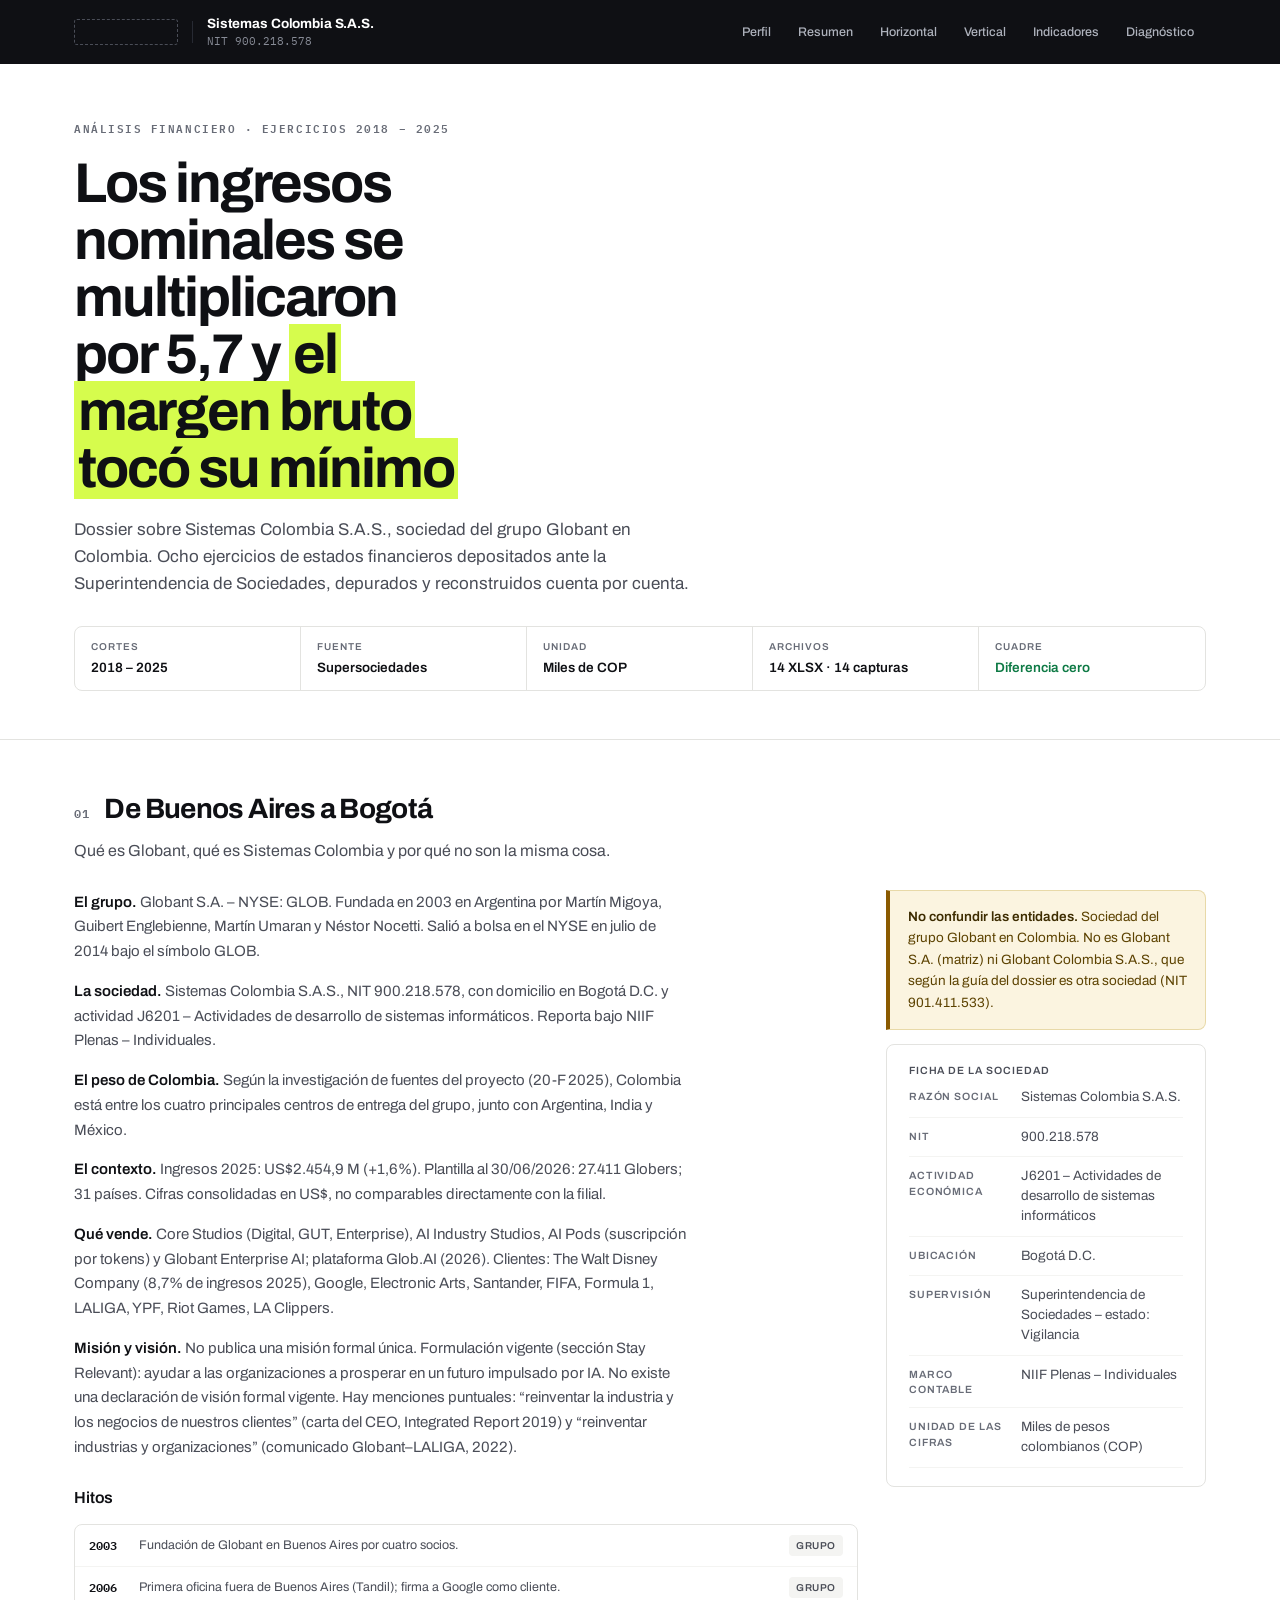
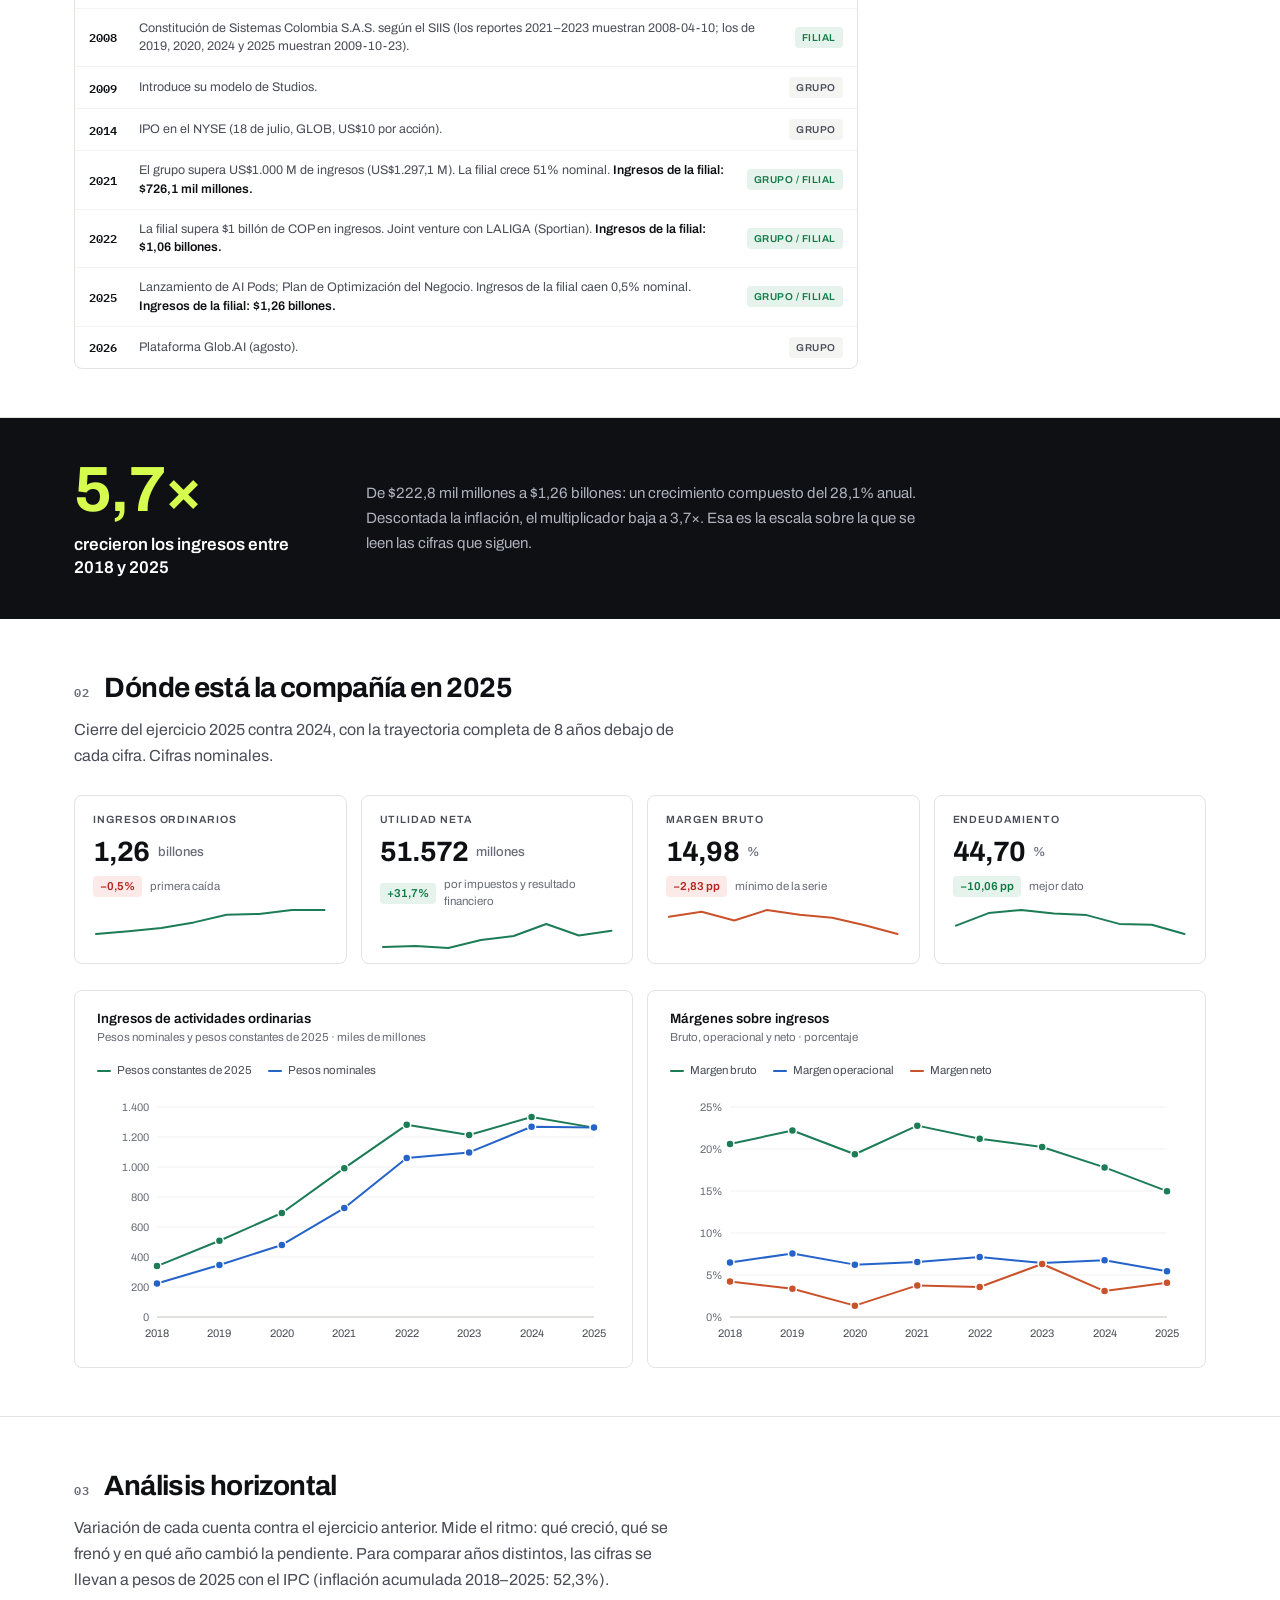
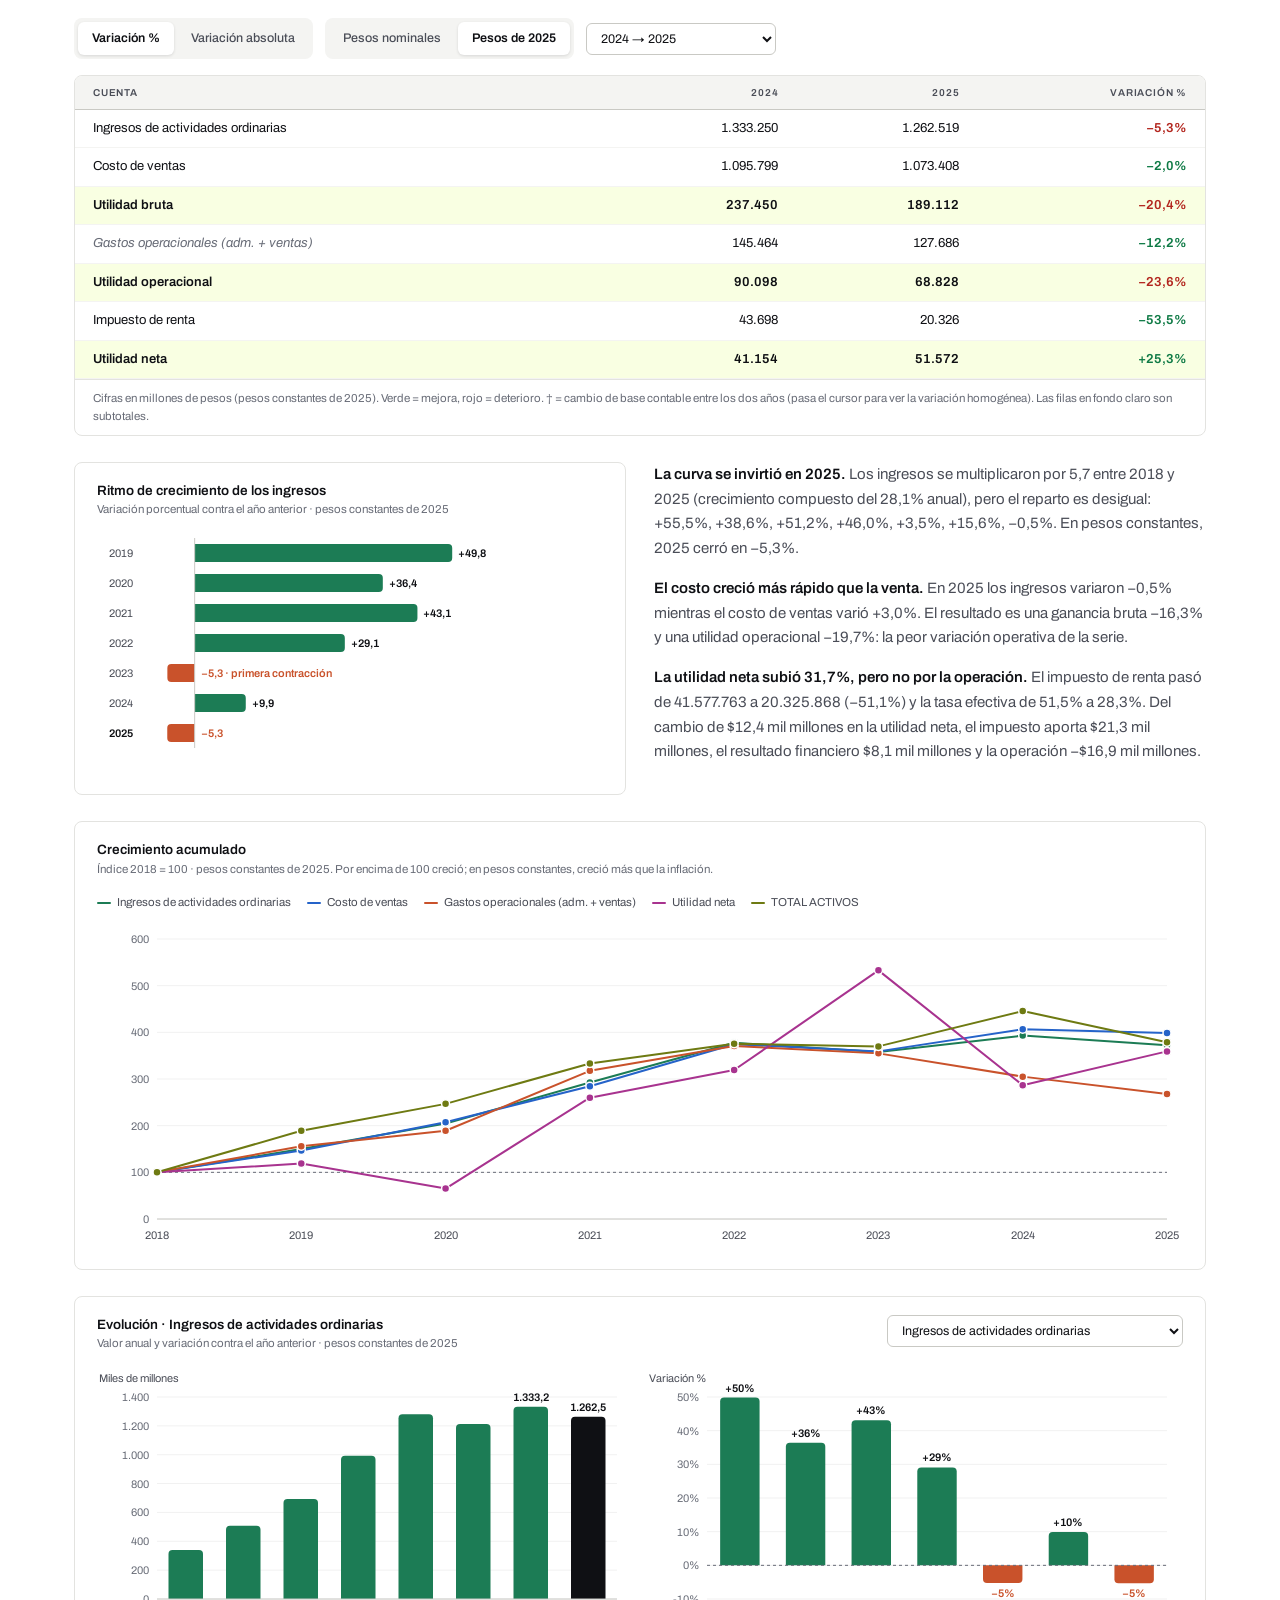
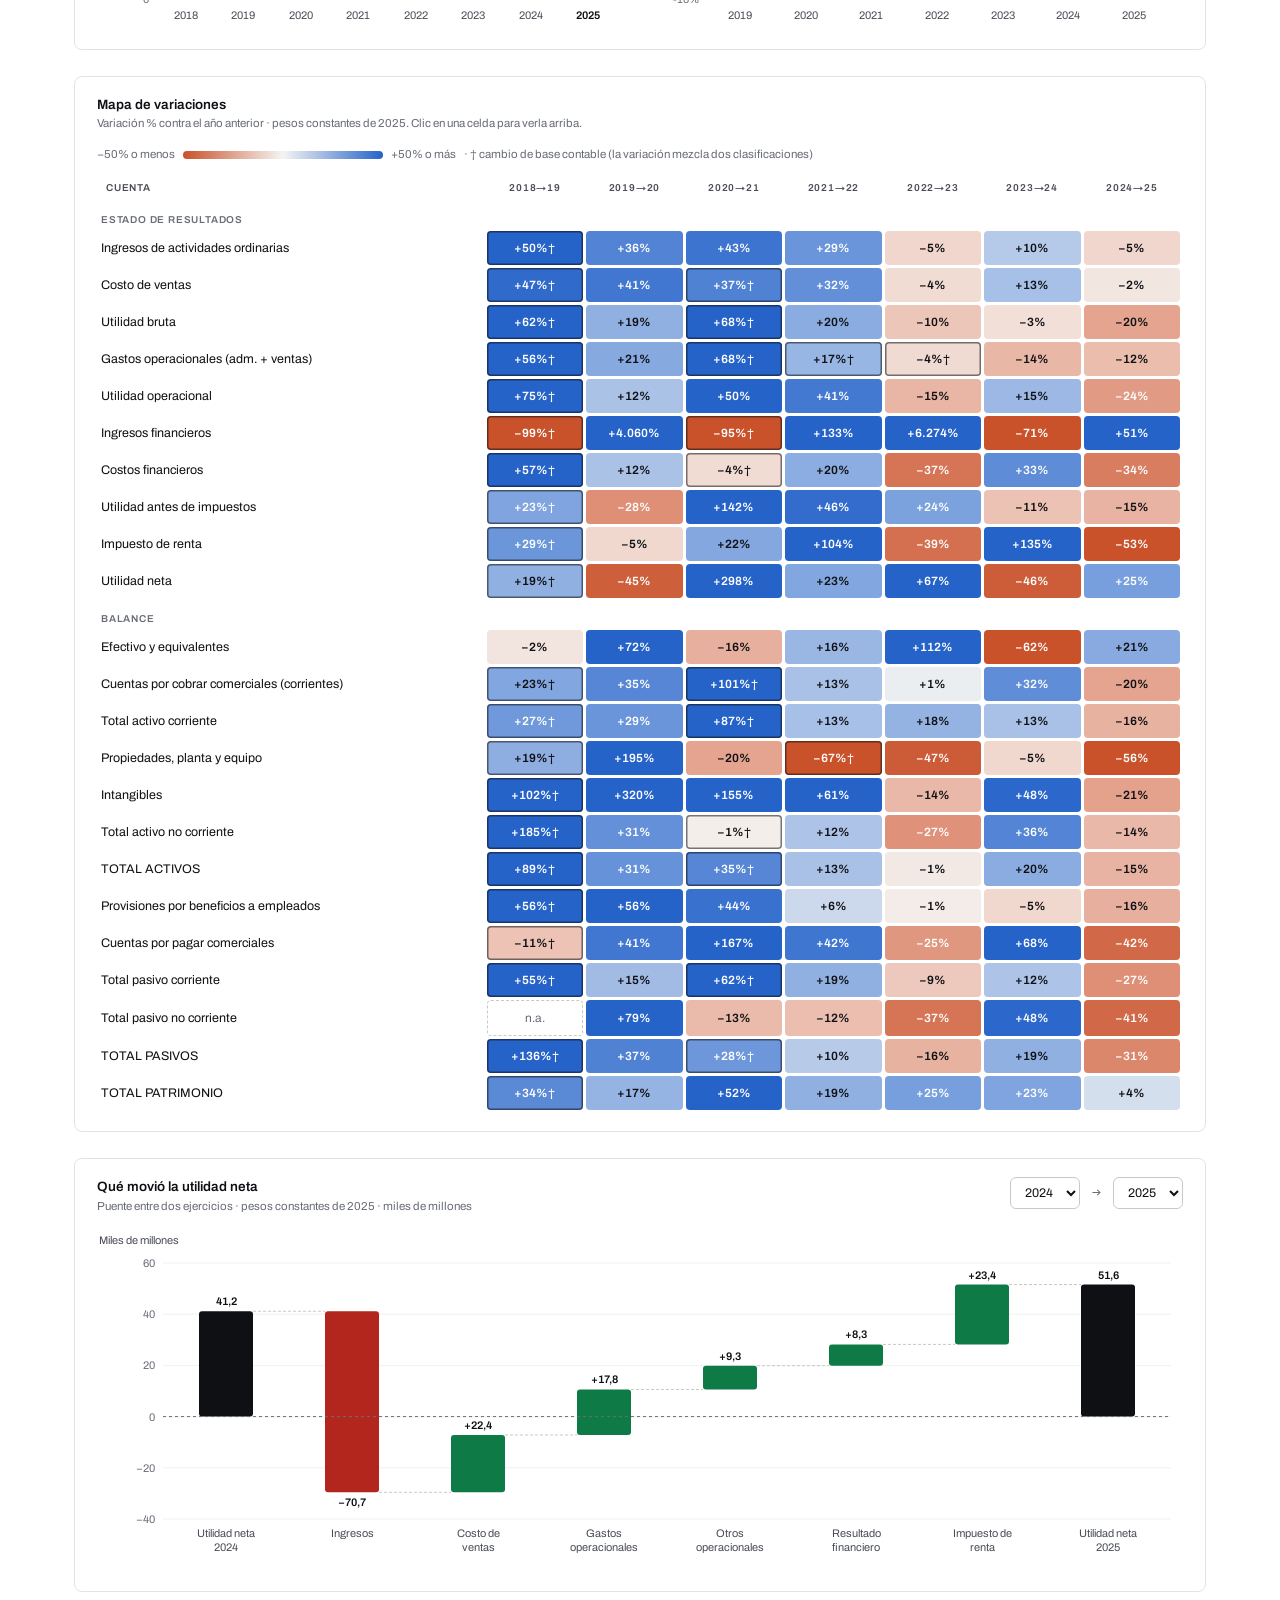
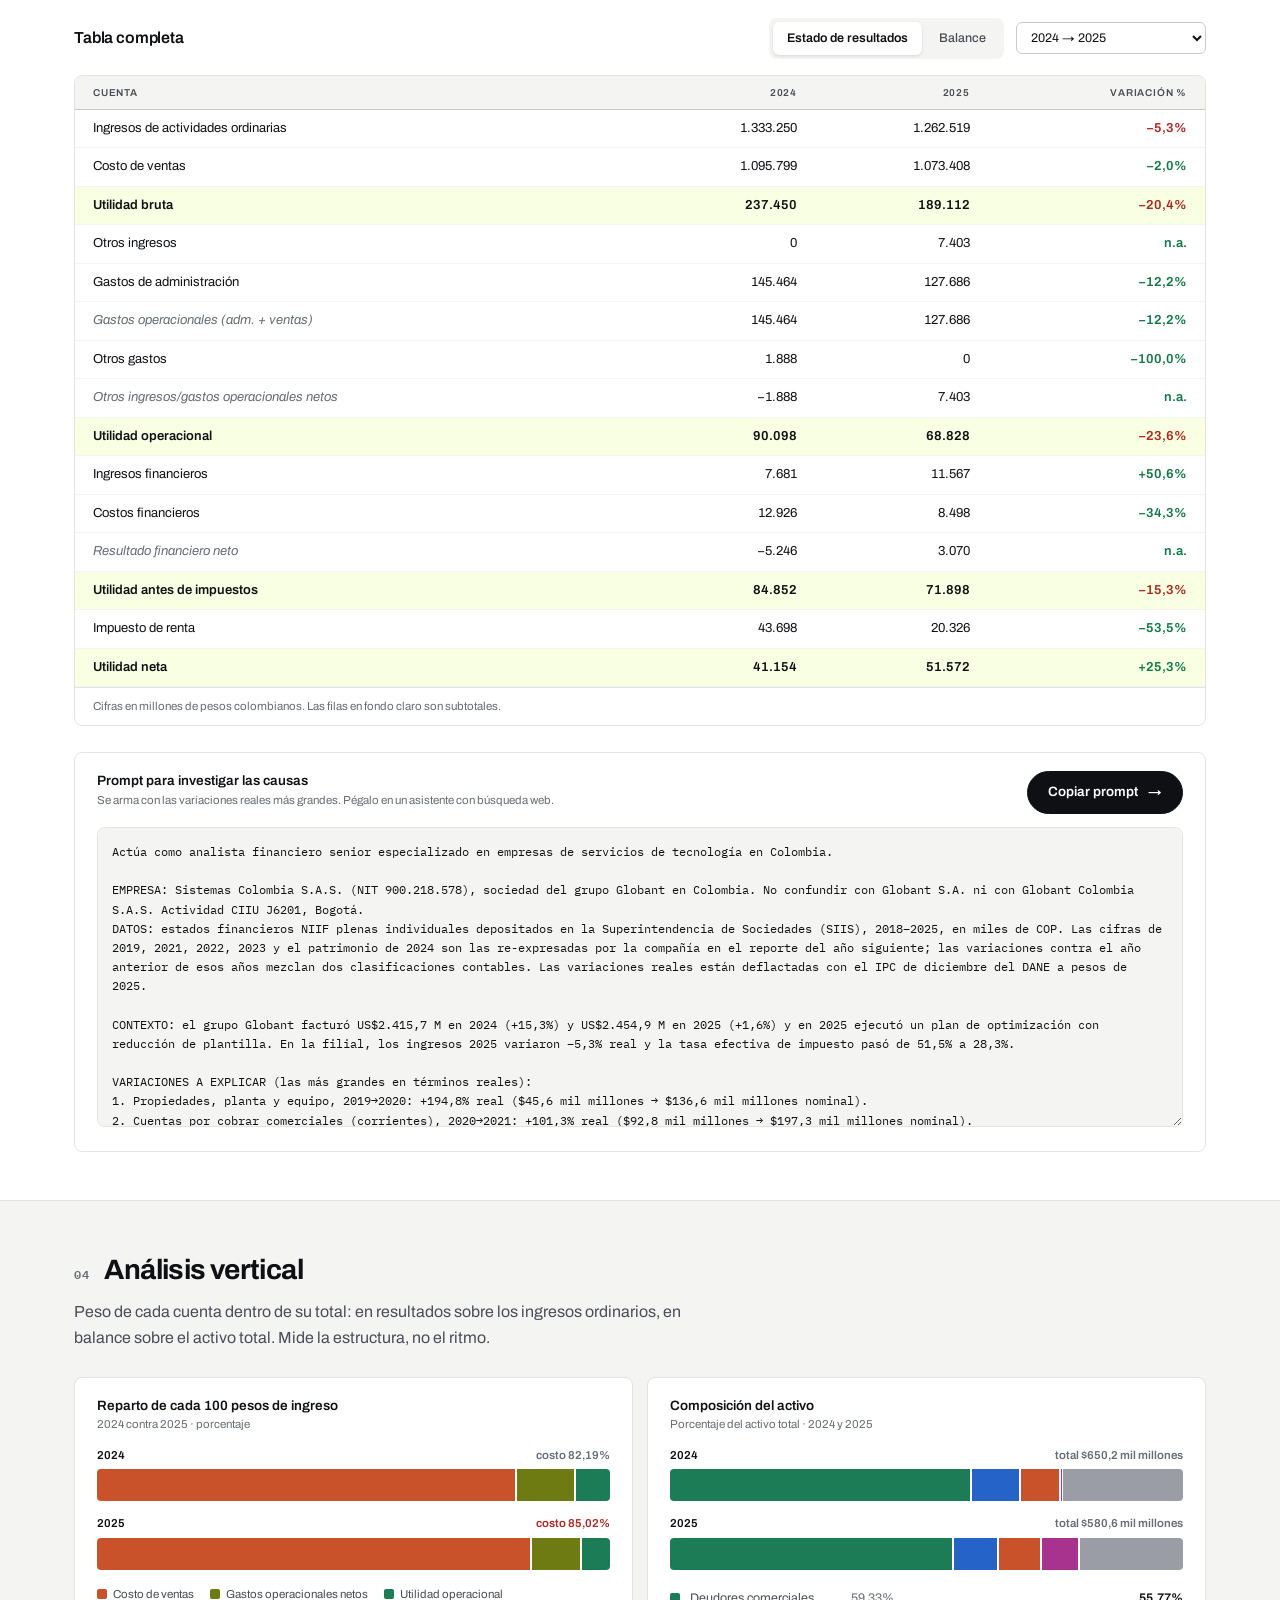
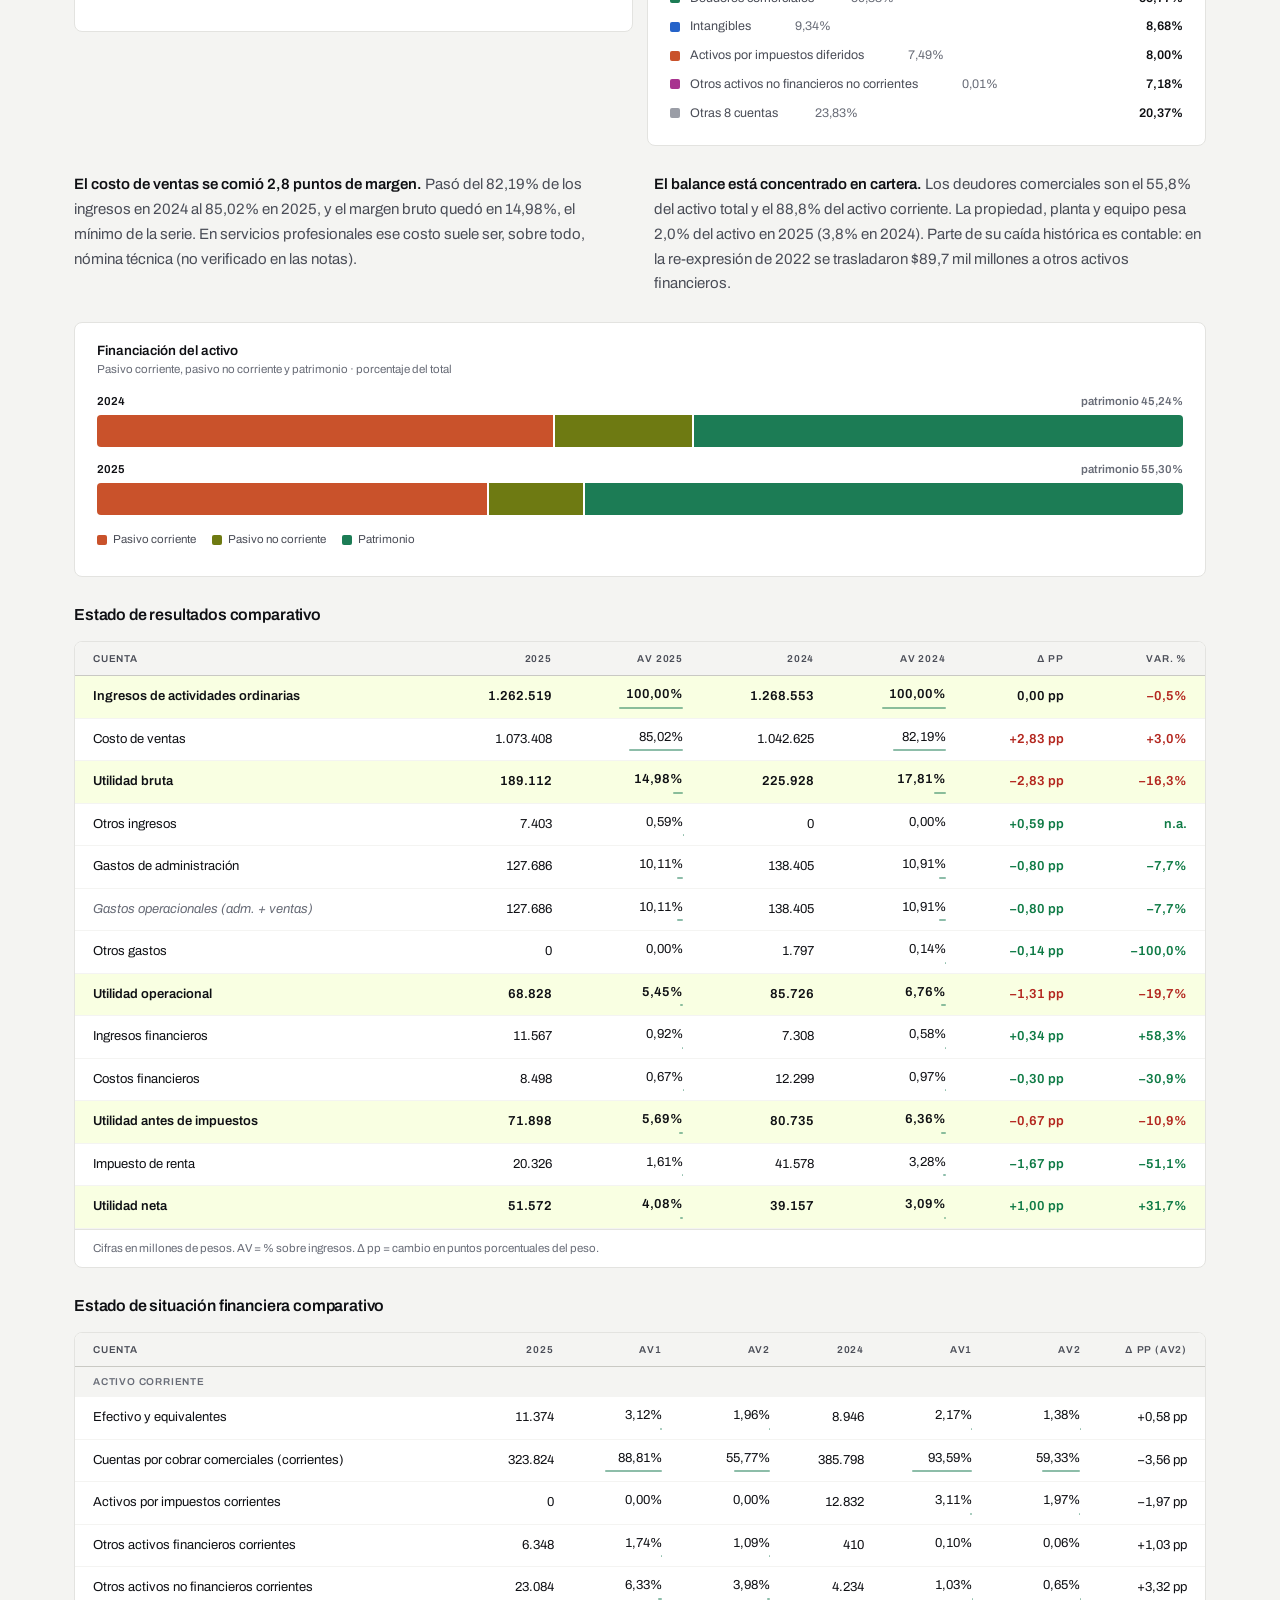
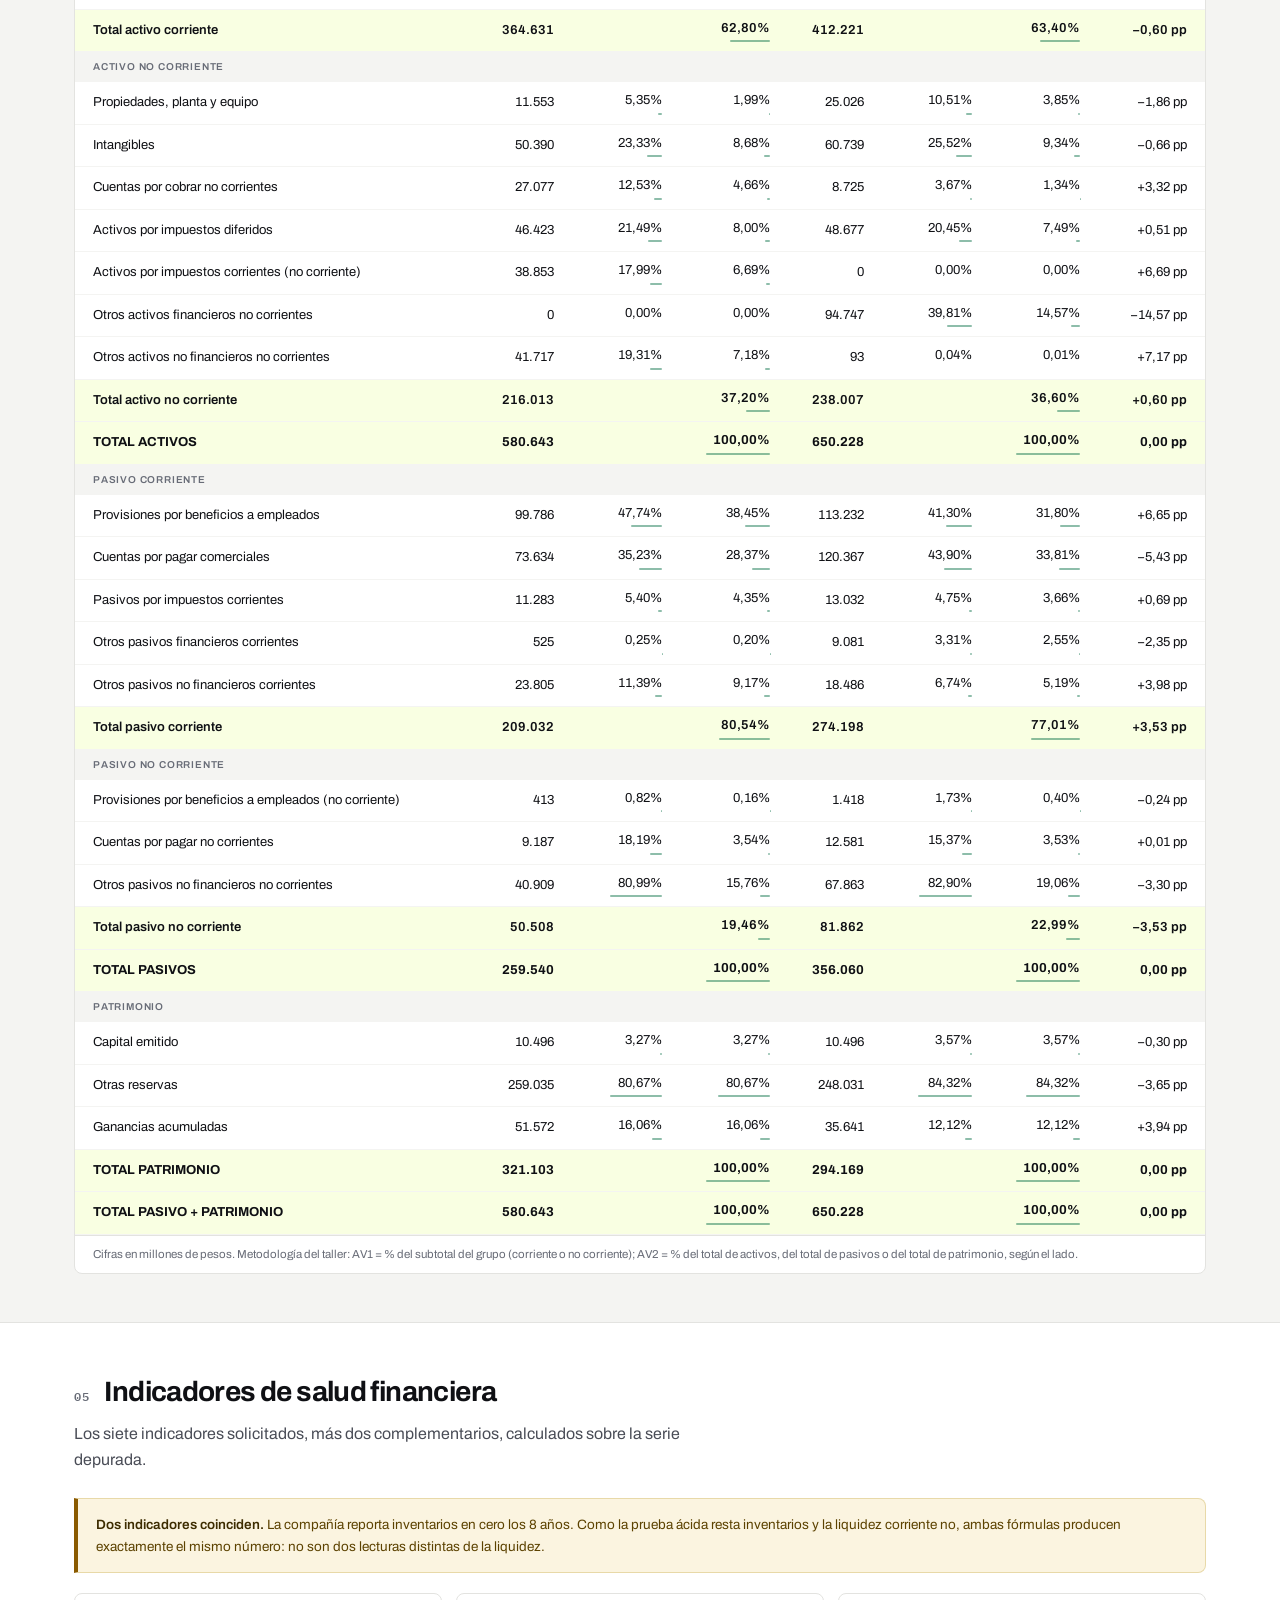
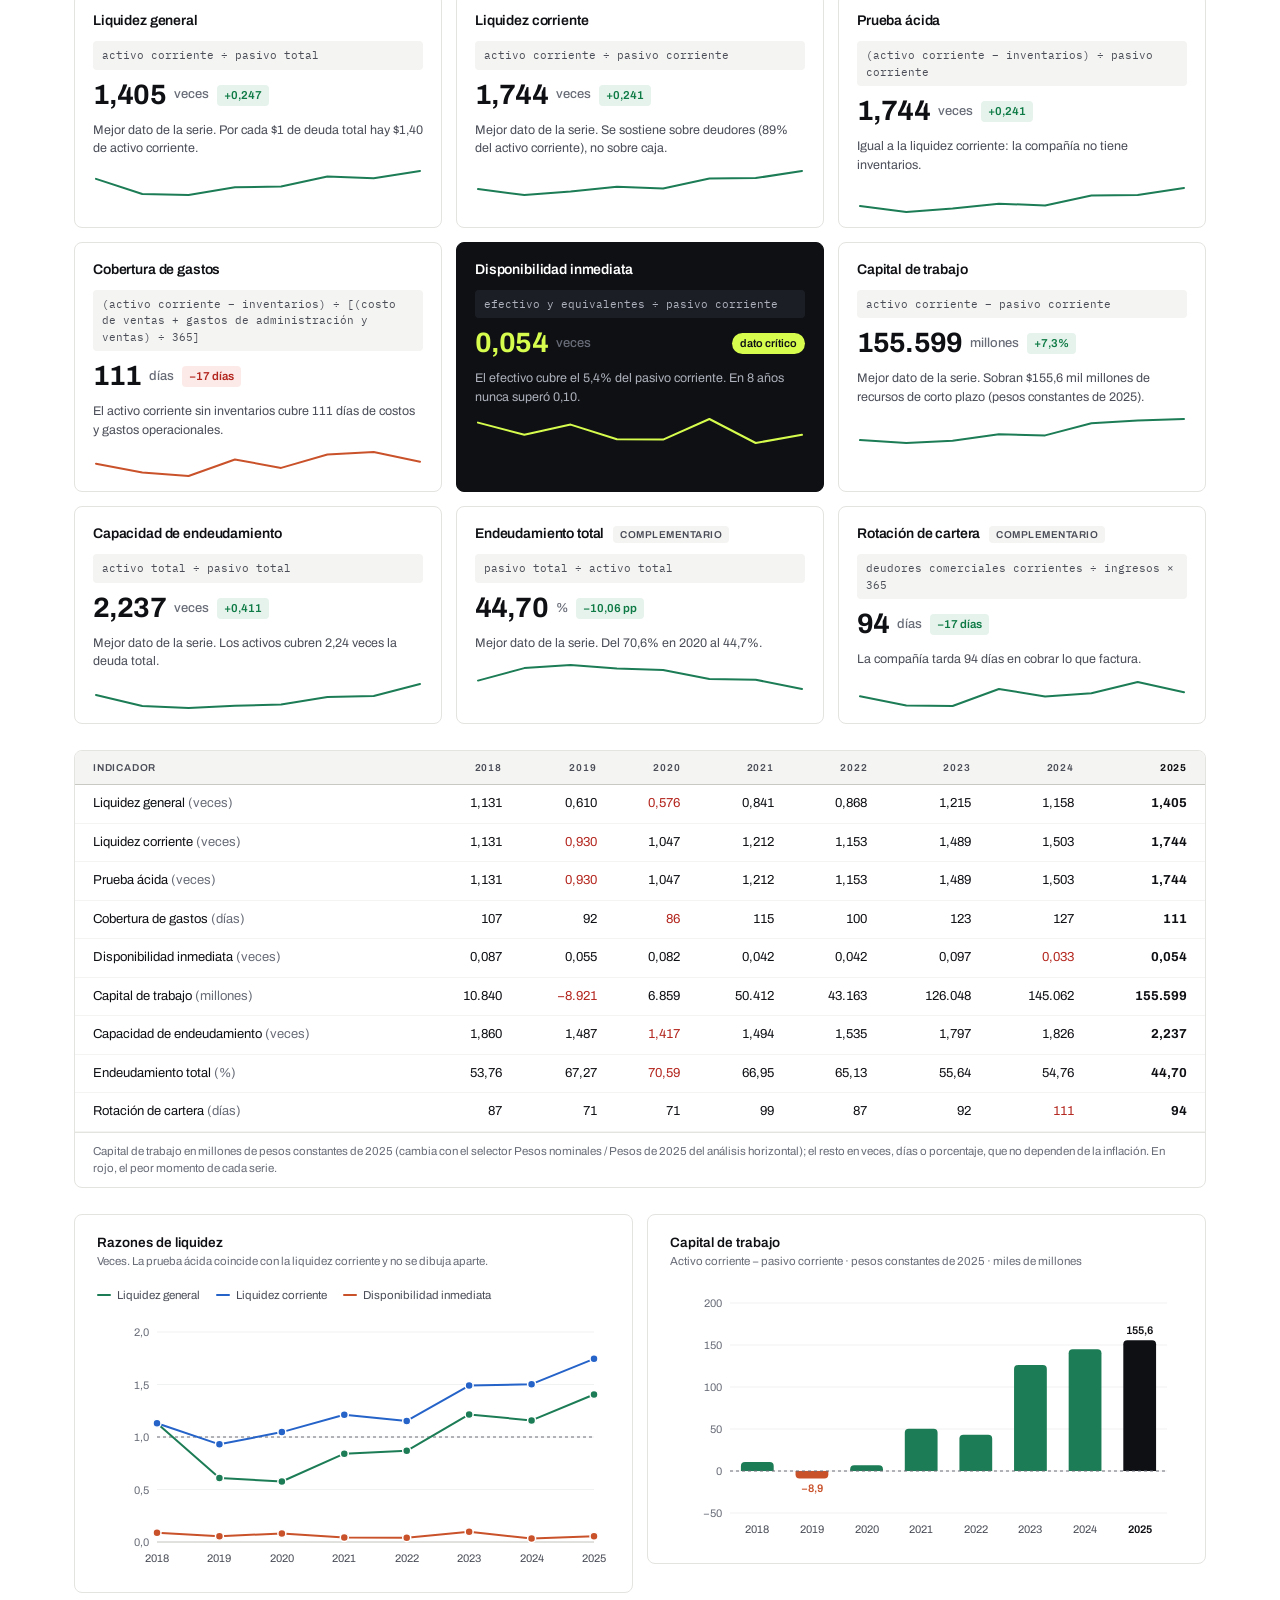
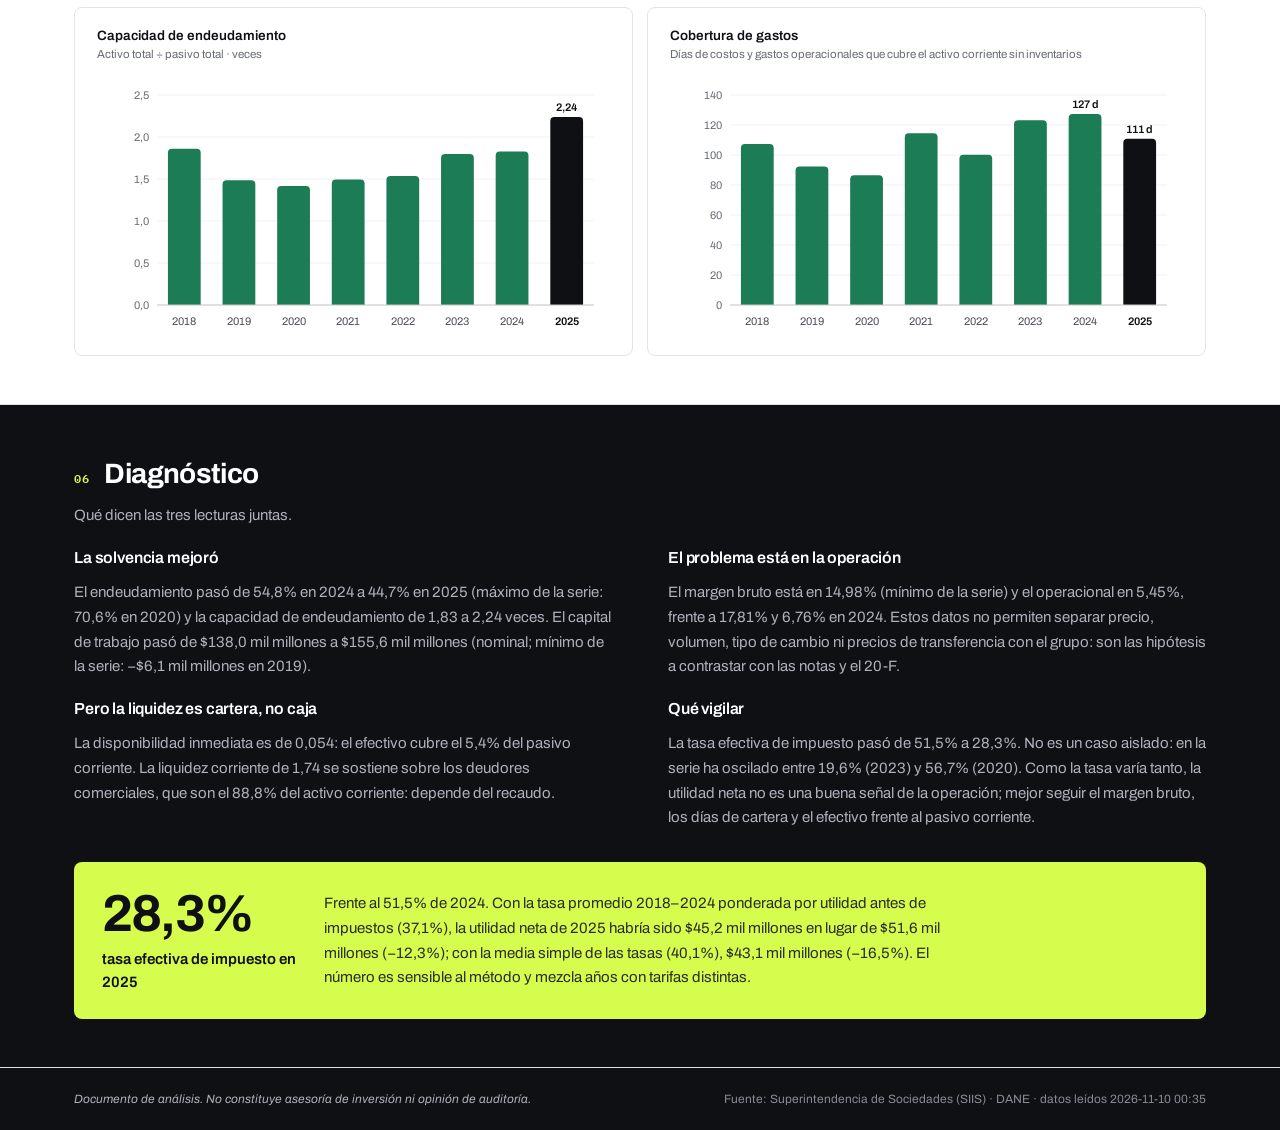
==== commit 90840306: "Retira sección Datos, aclara pesos nominales/constantes y agrega guía de lectura - Dashboard: quita " ====
--- a/docs/index.html
+++ b/docs/index.html
@@ -262,6 +262,7 @@
 .tbl-box { border: 1px solid var(--rule); border-radius: 8px; overflow: hidden; background: var(--white); }
 .tbl-scroll { overflow-x: auto; -webkit-overflow-scrolling: touch; }
 .tbl-scroll.tall { max-height: 460px; overflow-y: auto; }
+.col-half .tbl, .card .tbl { min-width: 0; }
 .tbl { border-collapse: collapse; width: 100%; font-size: 13px; min-width: 560px; font-variant-numeric: tabular-nums; }
 .tbl th { text-align: right; padding: 9px 14px; font-size: 10px; letter-spacing: .08em; text-transform: uppercase; color: var(--ink-2); font-weight: 600; background: var(--bone); border-bottom: 1px solid var(--rule-strong); white-space: nowrap; position: sticky; top: 0; z-index: 1; }
 .tbl th:first-child { text-align: left; padding-left: 18px; }
@@ -430,7 +431,6 @@
       </div>
       <nav class="nav" aria-label="Secciones">
         <a href="#perfil">Perfil</a>
-        <a href="#datos">Datos</a>
         <a href="#resumen">Resumen</a>
         <a href="#horizontal">Horizontal</a>
         <a href="#vertical">Vertical</a>
@@ -490,42 +490,10 @@
       </div>
     </section>
 
-    <!-- ===================== 02 DATOS ===================== -->
-    <section class="section alt" id="datos">
-      <div class="wrap">
-        <div class="sec-head"><span class="sec-num">02</span><h2>De dónde sale cada cifra</h2></div>
-        <p class="sec-lead">Los archivos originales no se pueden apilar sin más: contienen columnas duplicadas, filas corridas y re-expresiones contables. Esta es la trazabilidad completa.</p>
-        <div class="row">
-          <div class="col-main">
-            <h3 class="h3" id="titulo-defectos">Defectos detectados</h3>
-            <div class="defects" id="defectos"></div>
-          </div>
-          <div class="col-side">
-            <h3 class="h3" style="margin:0">Procedencia por ejercicio</h3>
-            <div class="prov" id="procedencia"></div>
-            <div class="note"><p id="nota-unidad"></p></div>
-          </div>
-        </div>
-        <div class="row mt">
-          <div class="col-half">
-            <h3 class="h3">Deflactor (IPC Colombia)</h3>
-            <div class="tbl-box"><div class="tbl-scroll"><table class="tbl" id="tb-def"></table></div>
-              <p class="tbl-foot">Factor = índice del año base ÷ índice del año. Fuente: DANE, IPC total nacional, variación anual a diciembre.</p></div>
-          </div>
-          <div class="col-half">
-            <div class="card-head-row"><h3 class="h3">Diferencias entre versiones</h3>
-              <label class="label" style="display:inline-flex;gap:6px;align-items:center;text-transform:none;letter-spacing:0;font-weight:500"><input type="checkbox" id="chk-reexp" checked> Solo &gt; 1% del total</label></div>
-            <div class="tbl-box"><div class="tbl-scroll tall"><table class="tbl" id="tb-reexp"></table></div>
-              <p class="tbl-foot">Cifra usada frente a la otra versión disponible de la misma cifra (reporte propio o comparativo siguiente).</p></div>
-          </div>
-        </div>
-      </div>
-    </section>
-
-    <!-- ===================== 03 RESUMEN ===================== -->
+    <!-- ===================== 02 RESUMEN ===================== -->
     <section class="section" id="resumen">
       <div class="wrap">
-        <div class="sec-head"><span class="sec-num">03</span><h2 id="titulo-resumen">Dónde está la compañía</h2></div>
+        <div class="sec-head"><span class="sec-num">02</span><h2 id="titulo-resumen">Dónde está la compañía</h2></div>
         <p class="sec-lead" id="lead-resumen"></p>
         <div class="kpis" id="kpis-resumen"></div>
         <div class="row tight mt">
@@ -545,10 +513,10 @@
       </div>
     </section>
 
-    <!-- ===================== 04 HORIZONTAL ===================== -->
+    <!-- ===================== 03 HORIZONTAL ===================== -->
     <section class="section" id="horizontal">
       <div class="wrap">
-        <div class="sec-head"><span class="sec-num">04</span><h2>Análisis horizontal</h2></div>
+        <div class="sec-head"><span class="sec-num">03</span><h2>Análisis horizontal</h2></div>
         <p class="sec-lead" id="lead-horizontal"></p>
         <div class="controls">
           <div class="seg" role="group" aria-label="Modo de variación">
@@ -646,10 +614,10 @@
       </div>
     </section>
 
-    <!-- ===================== 05 VERTICAL ===================== -->
+    <!-- ===================== 04 VERTICAL ===================== -->
     <section class="section alt" id="vertical">
       <div class="wrap">
-        <div class="sec-head"><span class="sec-num">05</span><h2>Análisis vertical</h2></div>
+        <div class="sec-head"><span class="sec-num">04</span><h2>Análisis vertical</h2></div>
         <p class="sec-lead">Peso de cada cuenta dentro de su total: en resultados sobre los ingresos ordinarios, en balance sobre el activo total. Mide la estructura, no el ritmo.</p>
         <div class="row tight">
           <div class="card col-half">
@@ -685,16 +653,16 @@
       </div>
     </section>
 
-    <!-- ===================== 06 INDICADORES ===================== -->
+    <!-- ===================== 05 INDICADORES ===================== -->
     <section class="section" id="indicadores">
       <div class="wrap">
-        <div class="sec-head"><span class="sec-num">06</span><h2>Indicadores de salud financiera</h2></div>
+        <div class="sec-head"><span class="sec-num">05</span><h2>Indicadores de salud financiera</h2></div>
         <p class="sec-lead">Los siete indicadores solicitados, más dos complementarios, calculados sobre la serie depurada.</p>
         <div class="note warn" style="margin-bottom:20px"><p id="nota-coinciden"></p></div>
         <div class="kpis" id="kpis-indicadores"></div>
         <div class="tbl-box mt">
           <div class="tbl-scroll"><table class="tbl" id="tb-ind"></table></div>
-          <p class="tbl-foot">Capital de trabajo en millones de pesos; el resto en veces, días o porcentaje según corresponda. En rojo, el peor momento de cada serie.</p>
+          <p class="tbl-foot" id="foot-ind"></p>
         </div>
         <div class="row tight mt">
           <div class="card col-half">
@@ -722,10 +690,10 @@
       </div>
     </section>
 
-    <!-- ===================== 07 DIAGNÓSTICO ===================== -->
+    <!-- ===================== 06 DIAGNÓSTICO ===================== -->
     <section class="section diag" id="diagnostico">
       <div class="wrap">
-        <div class="sec-head"><span class="sec-num">07</span><h2>Diagnóstico</h2></div>
+        <div class="sec-head"><span class="sec-num">06</span><h2>Diagnóstico</h2></div>
         <p class="sec-lead">Qué dicen las tres lecturas juntas.</p>
         <div class="diag-grid" id="diag-grid"></div>
         <div class="emph" id="emph"></div>
@@ -743,7 +711,7 @@
   <div id="tooltip" class="tooltip" role="tooltip"></div>
 
   <script>window.LOGO_URL = "";</script>
-  <script>window.DASHBOARD_DATA = {"meta":{"years":[2018,2019,2020,2021,2022,2023,2024,2025],"anioBaseReal":2025,"unidad":"Miles de pesos colombianos (COP)","generado":"2026-11-10 00:05"},"procedencia":[{"Año":2018,"Procedencia":"Comparativo del reporte 2019 (no hay reporte 2018)","Estado":"OK","Archivo ER":"900218578_InformeIntegral_2018-12-31_2019-12-31.xlsx","Archivo ESF":"900218578_SituacionFinanciera_2018-12-31_2019-12-31.xlsx","Columna":"Comparativa"},{"Año":2019,"Procedencia":"Cifra re-expresada en el reporte 2020","Estado":"AVISO","Archivo ER":"900218578_InformeIntegral_2019-12-31_2020-12-31.xlsx","Archivo ESF":"900218578_SituacionFinanciera_2019-12-31_2020-12-31.xlsx","Columna":"Comparativa"},{"Año":2020,"Procedencia":"Reporte 2020 (el comparativo del reporte 2021 está duplicado)","Estado":"OK","Archivo ER":"900218578_InformeIntegral_2019-12-31_2020-12-31.xlsx","Archivo ESF":"900218578_SituacionFinanciera_2019-12-31_2020-12-31.xlsx","Columna":"Actual"},{"Año":2021,"Procedencia":"Cifra re-expresada en el reporte 2022","Estado":"AVISO","Archivo ER":"900218578_InformeIntegral_2021-12-31_2022-12-31.xlsx","Archivo ESF":"900218578_SituacionFinanciera_2021-12-31_2022-12-31.xlsx","Columna":"Comparativa"},{"Año":2022,"Procedencia":"Cifra re-expresada en el reporte 2023","Estado":"AVISO","Archivo ER":"900218578_InformeIntegral_2022-12-31_2023-12-31.xlsx","Archivo ESF":"900218578_SituacionFinanciera_2022-12-31_2023-12-31.xlsx","Columna":"Comparativa"},{"Año":2023,"Procedencia":"Cifra re-expresada en el reporte 2024","Estado":"AVISO","Archivo ER":"900218578_InformeIntegral_2023-12-31_2024-12-31.xlsx","Archivo ESF":"900218578_SituacionFinanciera_2023-12-31_2024-12-31.xlsx","Columna":"Comparativa"},{"Año":2024,"Procedencia":"Reporte 2024; patrimonio re-expresado en el reporte 2025 (el resto de ese comparativo está corrido una fila)","Estado":"AVISO","Archivo ER":"900218578_InformeIntegral_2023-12-31_2024-12-31.xlsx","Archivo ESF":"900218578_SituacionFinanciera_2023-12-31_2024-12-31.xlsx","Columna":"Actual"},{"Año":2025,"Procedencia":"Reporte 2025","Estado":"OK","Archivo ER":"900218578_InformeIntegral_2024-12-31_2025-12-31.xlsx","Archivo ESF":"900218578_SituacionFinanciera_2024-12-31_2025-12-31.xlsx","Columna":"Actual"}],"homogenea":[{"Estado":"ER","ID":"ING","Cuenta":"Ingresos de actividades ordinarias","Año":2019,"Anterior homogéneo":222817558,"Actual homogéneo":347742446,"Fuente":"Reporte 2019 (ambas columnas, misma base)"},{"Estado":"ER","ID":"CV","Cuenta":"Costo de ventas","Año":2019,"Anterior homogéneo":176949301,"Actual homogéneo":271017407,"Fuente":"Reporte 2019 (ambas columnas, misma base)"},{"Estado":"ER","ID":"CV","Cuenta":"Costo de ventas","Año":2021,"Anterior homogéneo":387329602,"Actual homogéneo":594737380,"Fuente":"Reporte 2021 (ambas columnas, misma base)"},{"Estado":"ER","ID":"UB","Cuenta":"Utilidad bruta","Año":2019,"Anterior homogéneo":45868257,"Actual homogéneo":76725039,"Fuente":"Reporte 2019 (ambas columnas, misma base)"},{"Estado":"ER","ID":"UB","Cuenta":"Utilidad bruta","Año":2021,"Anterior homogéneo":93056023,"Actual homogéneo":131410779,"Fuente":"Reporte 2021 (ambas columnas, misma base)"},{"Estado":"ER","ID":"GV","Cuenta":"Gastos de ventas","Año":2022,"Anterior homogéneo":0,"Actual homogéneo":0,"Fuente":"Reporte 2022 (ambas columnas, misma base)"},{"Estado":"ER","ID":"GV","Cuenta":"Gastos de ventas","Año":2023,"Anterior homogéneo":146299321,"Actual homogéneo":153051701,"Fuente":"Reporte 2023 (ambas columnas, misma base)"},{"Estado":"ER","ID":"GA","Cuenta":"Gastos de administración","Año":2019,"Anterior homogéneo":31315347,"Actual homogéneo":48035070,"Fuente":"Reporte 2019 (ambas columnas, misma base)"},{"Estado":"ER","ID":"GA","Cuenta":"Gastos de administración","Año":2021,"Anterior homogéneo":62449390,"Actual homogéneo":76761235,"Fuente":"Reporte 2021 (ambas columnas, misma base)"},{"Estado":"ER","ID":"GA","Cuenta":"Gastos de administración","Año":2022,"Anterior homogéneo":110782931,"Actual homogéneo":146299321,"Fuente":"Reporte 2022 (ambas columnas, misma base)"},{"Estado":"ER","ID":"GA","Cuenta":"Gastos de administración","Año":2023,"Anterior homogéneo":0,"Actual homogéneo":0,"Fuente":"Reporte 2023 (ambas columnas, misma base)"},{"Estado":"ER","ID":"OG","Cuenta":"Otros gastos","Año":2019,"Anterior homogéneo":100325,"Actual homogéneo":57695,"Fuente":"Reporte 2019 (ambas columnas, misma base)"},{"Estado":"ER","ID":"UO","Cuenta":"Utilidad operacional","Año":2019,"Anterior homogéneo":14452585,"Actual homogéneo":28632274,"Fuente":"Reporte 2019 (ambas columnas, misma base)"},{"Estado":"ER","ID":"IF","Cuenta":"Ingresos financieros","Año":2019,"Anterior homogéneo":6581897,"Actual homogéneo":10829155,"Fuente":"Reporte 2019 (ambas columnas, misma base)"},{"Estado":"ER","ID":"IF","Cuenta":"Ingresos financieros","Año":2021,"Anterior homogéneo":2667661,"Actual homogéneo":17843788,"Fuente":"Reporte 2021 (ambas columnas, misma base)"},{"Estado":"ER","ID":"CF","Cuenta":"Costos financieros","Año":2019,"Anterior homogéneo":5010705,"Actual homogéneo":15856154,"Fuente":"Reporte 2019 (ambas columnas, misma base)"},{"Estado":"ER","ID":"CF","Cuenta":"Costos financieros","Año":2021,"Anterior homogéneo":9302902,"Actual homogéneo":7081625,"Fuente":"Reporte 2021 (ambas columnas, misma base)"},{"Estado":"ER","ID":"COB","Cuenta":"Ganancias (pérdidas) de cobertura","Año":2019,"Anterior homogéneo":0,"Actual homogéneo":0,"Fuente":"Reporte 2019 (ambas columnas, misma base)"},{"Estado":"ER","ID":"COB","Cuenta":"Ganancias (pérdidas) de cobertura","Año":2021,"Anterior homogéneo":-8307832,"Actual homogéneo":-20062138,"Fuente":"Reporte 2021 (ambas columnas, misma base)"},{"Estado":"ER","ID":"UAI","Cuenta":"Utilidad antes de impuestos","Año":2019,"Anterior homogéneo":16023777,"Actual homogéneo":23605275,"Fuente":"Reporte 2019 (ambas columnas, misma base)"},{"Estado":"ER","ID":"IMP","Cuenta":"Impuesto de renta","Año":2019,"Anterior homogéneo":6593178,"Actual homogéneo":8803564,"Fuente":"Reporte 2019 (ambas columnas, misma base)"},{"Estado":"ER","ID":"UN","Cuenta":"Utilidad neta","Año":2019,"Anterior homogéneo":9430599,"Actual homogéneo":14801711,"Fuente":"Reporte 2019 (ambas columnas, misma base)"},{"Estado":"ESF","ID":"CxC","Cuenta":"Cuentas por cobrar comerciales (corrientes)","Año":2019,"Anterior homogéneo":53060837,"Actual homogéneo":67607331,"Fuente":"Reporte 2019 (ambas columnas, misma base)"},{"Estado":"ESF","ID":"CxC","Cuenta":"Cuentas por cobrar comerciales (corrientes)","Año":2021,"Anterior homogéneo":"","Actual homogéneo":"","Fuente":"No disponible: el comparativo del reporte 2021 está dañado"},{"Estado":"ESF","ID":"OANFC","Cuenta":"Otros activos no financieros corrientes","Año":2019,"Anterior homogéneo":3500431,"Actual homogéneo":5642740,"Fuente":"Reporte 2019 (ambas columnas, misma base)"},{"Estado":"ESF","ID":"AC","Cuenta":"Total activo corriente","Año":2019,"Anterior homogéneo":61274076,"Actual homogéneo":85091435,"Fuente":"Reporte 2019 (ambas columnas, misma base)"},{"Estado":"ESF","ID":"AC","Cuenta":"Total activo corriente","Año":2021,"Anterior homogéneo":"","Actual homogéneo":"","Fuente":"No disponible: el comparativo del reporte 2021 está dañado"},{"Estado":"ESF","ID":"PPE","Cuenta":"Propiedades, planta y equipo","Año":2019,"Anterior homogéneo":36846714,"Actual homogéneo":43195375,"Fuente":"Reporte 2019 (ambas columnas, misma base)"},{"Estado":"ESF","ID":"PPE","Cuenta":"Propiedades, planta y equipo","Año":2022,"Anterior homogéneo":114895569,"Actual homogéneo":132934182,"Fuente":"Reporte 2022 (ambas columnas, misma base)"},{"Estado":"ESF","ID":"INT","Cuenta":"Intangibles","Año":2019,"Anterior homogéneo":941334,"Actual homogéneo":1965431,"Fuente":"Reporte 2019 (ambas columnas, misma base)"},{"Estado":"ESF","ID":"CxCNC","Cuenta":"Cuentas por cobrar no corrientes","Año":2021,"Anterior homogéneo":"","Actual homogéneo":"","Fuente":"No disponible: el comparativo del reporte 2021 está dañado"},{"Estado":"ESF","ID":"AID","Cuenta":"Activos por impuestos diferidos","Año":2019,"Anterior homogéneo":1670066,"Actual homogéneo":2964885,"Fuente":"Reporte 2019 (ambas columnas, misma base)"},{"Estado":"ESF","ID":"AID","Cuenta":"Activos por impuestos diferidos","Año":2021,"Anterior homogéneo":"","Actual homogéneo":"","Fuente":"No disponible: el comparativo del reporte 2021 está dañado"},{"Estado":"ESF","ID":"AID","Cuenta":"Activos por impuestos diferidos","Año":2023,"Anterior homogéneo":0,"Actual homogéneo":0,"Fuente":"Reporte 2023 (ambas columnas, misma base)"},{"Estado":"ESF","ID":"AICNC","Cuenta":"Activos por impuestos corrientes (no corriente)","Año":2023,"Anterior homogéneo":0,"Actual homogéneo":37759955,"Fuente":"Reporte 2023 (ambas columnas, misma base)"},{"Estado":"ESF","ID":"OAFNC","Cuenta":"Otros activos financieros no corrientes","Año":2022,"Anterior homogéneo":0,"Actual homogéneo":0,"Fuente":"Reporte 2022 (ambas columnas, misma base)"},{"Estado":"ESF","ID":"OANFNC","Cuenta":"Otros activos no financieros no corrientes","Año":2019,"Anterior homogéneo":0,"Actual homogéneo":61140740,"Fuente":"Reporte 2019 (ambas columnas, misma base)"},{"Estado":"ESF","ID":"ANC","Cuenta":"Total activo no corriente","Año":2019,"Anterior homogéneo":39458114,"Actual homogéneo":109266431,"Fuente":"Reporte 2019 (ambas columnas, misma base)"},{"Estado":"ESF","ID":"ANC","Cuenta":"Total activo no corriente","Año":2021,"Anterior homogéneo":"","Actual homogéneo":"","Fuente":"No disponible: el comparativo del reporte 2021 está dañado"},{"Estado":"ESF","ID":"AT","Cuenta":"TOTAL ACTIVOS","Año":2019,"Anterior homogéneo":100732190,"Actual homogéneo":194357866,"Fuente":"Reporte 2019 (ambas columnas, misma base)"},{"Estado":"ESF","ID":"AT","Cuenta":"TOTAL ACTIVOS","Año":2021,"Anterior homogéneo":"","Actual homogéneo":"","Fuente":"No disponible: el comparativo del reporte 2021 está dañado"},{"Estado":"ESF","ID":"PBE","Cuenta":"Provisiones por beneficios a empleados","Año":2019,"Anterior homogéneo":22567225,"Actual homogéneo":36449813,"Fuente":"Reporte 2019 (ambas columnas, misma base)"},{"Estado":"ESF","ID":"CxP","Cuenta":"Cuentas por pagar comerciales","Año":2019,"Anterior homogéneo":13741524,"Actual homogéneo":12751855,"Fuente":"Reporte 2019 (ambas columnas, misma base)"},{"Estado":"ESF","ID":"PIC","Cuenta":"Pasivos por impuestos corrientes","Año":2019,"Anterior homogéneo":5979882,"Actual homogéneo":7270946,"Fuente":"Reporte 2019 (ambas columnas, misma base)"},{"Estado":"ESF","ID":"OPFC","Cuenta":"Otros pasivos financieros corrientes","Año":2019,"Anterior homogéneo":11866155,"Actual homogéneo":14549483,"Fuente":"Reporte 2019 (ambas columnas, misma base)"},{"Estado":"ESF","ID":"OPFC","Cuenta":"Otros pasivos financieros corrientes","Año":2021,"Anterior homogéneo":"","Actual homogéneo":"","Fuente":"No disponible: el comparativo del reporte 2021 está dañado"},{"Estado":"ESF","ID":"OPFC","Cuenta":"Otros pasivos financieros corrientes","Año":2022,"Anterior homogéneo":18552066,"Actual homogéneo":27462103,"Fuente":"Reporte 2022 (ambas columnas, misma base)"},{"Estado":"ESF","ID":"OPFC","Cuenta":"Otros pasivos financieros corrientes","Año":2023,"Anterior homogéneo":21334077,"Actual homogéneo":16000639,"Fuente":"Reporte 2023 (ambas columnas, misma base)"},{"Estado":"ESF","ID":"OPNFC","Cuenta":"Otros pasivos no financieros corrientes","Año":2022,"Anterior homogéneo":9978814,"Actual homogéneo":9992514,"Fuente":"Reporte 2022 (ambas columnas, misma base)"},{"Estado":"ESF","ID":"OPNFC","Cuenta":"Otros pasivos no financieros corrientes","Año":2023,"Anterior homogéneo":16120540,"Actual homogéneo":0,"Fuente":"Reporte 2023 (ambas columnas, misma base)"},{"Estado":"ESF","ID":"PC","Cuenta":"Total pasivo corriente","Año":2019,"Anterior homogéneo":54154786,"Actual homogéneo":87138554,"Fuente":"Reporte 2019 (ambas columnas, misma base)"},{"Estado":"ESF","ID":"PC","Cuenta":"Total pasivo corriente","Año":2021,"Anterior homogéneo":"","Actual homogéneo":"","Fuente":"No disponible: el comparativo del reporte 2021 está dañado"},{"Estado":"ESF","ID":"PBENC","Cuenta":"Provisiones por beneficios a empleados (no corriente)","Año":2022,"Anterior homogéneo":0,"Actual homogéneo":679418,"Fuente":"Reporte 2022 (ambas columnas, misma base)"},{"Estado":"ESF","ID":"PBENC","Cuenta":"Provisiones por beneficios a empleados (no corriente)","Año":2023,"Anterior homogéneo":0,"Actual homogéneo":0,"Fuente":"Reporte 2023 (ambas columnas, misma base)"},{"Estado":"ESF","ID":"OPNC","Cuenta":"Otras provisiones no corrientes","Año":2022,"Anterior homogéneo":0,"Actual homogéneo":904317,"Fuente":"Reporte 2022 (ambas columnas, misma base)"},{"Estado":"ESF","ID":"OPNC","Cuenta":"Otras provisiones no corrientes","Año":2023,"Anterior homogéneo":0,"Actual homogéneo":0,"Fuente":"Reporte 2023 (ambas columnas, misma base)"},{"Estado":"ESF","ID":"OPFNC","Cuenta":"Otros pasivos financieros no corrientes","Año":2022,"Anterior homogéneo":0,"Actual homogéneo":0,"Fuente":"Reporte 2022 (ambas columnas, misma base)"},{"Estado":"ESF","ID":"OPFNC","Cuenta":"Otros pasivos financieros no corrientes","Año":2023,"Anterior homogéneo":51614635,"Actual homogéneo":43381496,"Fuente":"Reporte 2023 (ambas columnas, misma base)"},{"Estado":"ESF","ID":"OPNFNC","Cuenta":"Otros pasivos no financieros no corrientes","Año":2022,"Anterior homogéneo":55960932,"Actual homogéneo":51614635,"Fuente":"Reporte 2022 (ambas columnas, misma base)"},{"Estado":"ESF","ID":"OPNFNC","Cuenta":"Otros pasivos no financieros no corrientes","Año":2023,"Anterior homogéneo":1583735,"Actual homogéneo":1807668,"Fuente":"Reporte 2023 (ambas columnas, misma base)"},{"Estado":"ESF","ID":"PT","Cuenta":"TOTAL PASIVOS","Año":2019,"Anterior homogéneo":54154786,"Actual homogéneo":132912706,"Fuente":"Reporte 2019 (ambas columnas, misma base)"},{"Estado":"ESF","ID":"PT","Cuenta":"TOTAL PASIVOS","Año":2021,"Anterior homogéneo":"","Actual homogéneo":"","Fuente":"No disponible: el comparativo del reporte 2021 está dañado"},{"Estado":"ESF","ID":"OPP","Cuenta":"Otras participaciones en el patrimonio","Año":2024,"Anterior homogéneo":31118509,"Actual homogéneo":26721326,"Fuente":"Reporte 2024 (ambas columnas, misma base)"},{"Estado":"ESF","ID":"ORES","Cuenta":"Otras reservas","Año":2019,"Anterior homogéneo":16308788,"Actual homogéneo":25739387,"Fuente":"Reporte 2019 (ambas columnas, misma base)"},{"Estado":"ESF","ID":"ORES","Cuenta":"Otras reservas","Año":2024,"Anterior homogéneo":110934645,"Actual homogéneo":221309829,"Fuente":"Reporte 2024 (ambas columnas, misma base)"},{"Estado":"ESF","ID":"GACU","Cuenta":"Ganancias acumuladas","Año":2019,"Anterior homogéneo":9531353,"Actual homogéneo":13233604,"Fuente":"Reporte 2019 (ambas columnas, misma base)"},{"Estado":"ESF","ID":"PAT","Cuenta":"TOTAL PATRIMONIO","Año":2019,"Anterior homogéneo":46577404,"Actual homogéneo":61445160,"Fuente":"Reporte 2019 (ambas columnas, misma base)"},{"Estado":"ESF","ID":"TPP","Cuenta":"TOTAL PASIVO + PATRIMONIO","Año":2019,"Anterior homogéneo":100732190,"Actual homogéneo":194357866,"Fuente":"Reporte 2019 (ambas columnas, misma base)"},{"Estado":"ESF","ID":"TPP","Cuenta":"TOTAL PASIVO + PATRIMONIO","Año":2021,"Anterior homogéneo":"","Actual homogéneo":"","Fuente":"No disponible: el comparativo del reporte 2021 está dañado"}],"cuadre":{"maxDiferencia":0,"ok":true},"empresa":[{"clave":"Razón social","valor":"Sistemas Colombia S.A.S."},{"clave":"Relación con el grupo","valor":"Sociedad del grupo Globant en Colombia. No es Globant S.A. (matriz) ni Globant Colombia S.A.S., que según la guía del dossier es otra sociedad (NIT 901.411.533)."},{"clave":"NIT","valor":"900.218.578"},{"clave":"Actividad económica (CIIU)","valor":"J6201 – Actividades de desarrollo de sistemas informáticos"},{"clave":"Ubicación","valor":"Bogotá D.C."},{"clave":"Supervisión","valor":"Superintendencia de Sociedades – estado: Vigilancia"},{"clave":"Marco contable","valor":"NIIF Plenas – Individuales"},{"clave":"Unidad de las cifras","valor":"Miles de pesos colombianos (COP)"},{"clave":"Fuente de las cifras","valor":"SIIS – Superintendencia de Sociedades (Informe Integral y Situación Financiera, cortes 2019–2025)"},{"clave":"Grupo","valor":"Globant S.A. – NYSE: GLOB. Fundada en 2003 en Argentina por Martín Migoya, Guibert Englebienne, Martín Umaran y Néstor Nocetti."},{"clave":"Misión","valor":"No publica una misión formal única. Formulación vigente (sección Stay Relevant): ayudar a las organizaciones a prosperar en un futuro impulsado por IA."},{"clave":"Visión","valor":"No existe una declaración de visión formal vigente. Hay menciones puntuales: “reinventar la industria y los negocios de nuestros clientes” (carta del CEO, Integrated Report 2019) y “reinventar industrias y organizaciones” (comunicado Globant–LALIGA, 2022)."},{"clave":"Servicios","valor":"Core Studios (Digital, GUT, Enterprise), AI Industry Studios, AI Pods (suscripción por tokens) y Globant Enterprise AI; plataforma Glob.AI (2026)."},{"clave":"Clientes","valor":"The Walt Disney Company (8,7% de ingresos 2025), Google, Electronic Arts, Santander, FIFA, Formula 1, LALIGA, YPF, Riot Games, LA Clippers."},{"clave":"Cifras del grupo","valor":"Ingresos 2025: US$2.454,9 M (+1,6%). Plantilla al 30/06/2026: 27.411 Globers; 31 países. Cifras consolidadas en US$, no comparables directamente con la filial."},{"clave":"Rol de Colombia","valor":"Según la investigación de fuentes del proyecto (20-F 2025), Colombia está entre los cuatro principales centros de entrega del grupo, junto con Argentina, India y México."}],"hitos":[{"Año":2003,"Hito":"Fundación de Globant en Buenos Aires por cuatro socios.","Ámbito":"Grupo"},{"Año":2006,"Hito":"Primera oficina fuera de Buenos Aires (Tandil); firma a Google como cliente.","Ámbito":"Grupo"},{"Año":2008,"Hito":"Constitución de Sistemas Colombia S.A.S. según el SIIS (los reportes 2021–2023 muestran 2008-04-10; los de 2019, 2020, 2024 y 2025 muestran 2009-10-23).","Ámbito":"Filial"},{"Año":2009,"Hito":"Introduce su modelo de Studios.","Ámbito":"Grupo"},{"Año":2014,"Hito":"IPO en el NYSE (18 de julio, GLOB, US$10 por acción).","Ámbito":"Grupo"},{"Año":2021,"Hito":"El grupo supera US$1.000 M de ingresos (US$1.297,1 M). La filial crece 51% nominal.","Ámbito":"Grupo / Filial"},{"Año":2022,"Hito":"La filial supera $1 billón de COP en ingresos. Joint venture con LALIGA (Sportian).","Ámbito":"Grupo / Filial"},{"Año":2025,"Hito":"Lanzamiento de AI Pods; Plan de Optimización del Negocio. Ingresos de la filial caen 0,5% nominal.","Ámbito":"Grupo / Filial"},{"Año":2026,"Hito":"Plataforma Glob.AI (agosto).","Ámbito":"Grupo"}],"notas":[{"N°":1,"Tema":"El balance 2020–2021 duplica la columna comparativa","Nota":"En el reporte de corte 2021 las columnas 2021 y 2020 son idénticas, también en la vista web del SIIS. Ninguna coincide con el 2020 real (total activos $262.106.073 M frente a $379.223.013 M). 2020 se toma de su propio reporte.","Impacto":"Defecto de la fuente"},{"N°":2,"Tema":"El balance 2024–2025 corre el comparativo 2024 una fila","Nota":"Los $385.798.378 M de deudores comerciales aparecen rotulados como inventarios y los impuestos corrientes como activos biológicos. 2024 se toma de su propio reporte, que sí es coherente.","Impacto":"Defecto de la fuente"},{"N°":3,"Tema":"El reporte 2023 usa una clasificación atípica del balance","Nota":"En sus dos columnas (2023 y 2022) ubica el impuesto diferido, los arrendamientos y las provisiones no corrientes en filas distintas a las de los reportes 2022, 2024 y 2025. El reporte 2024 re-expresa 2023 con la clasificación habitual y aporta información nueva (reparte las provisiones en 1.089.123 y 718.545), así que no es un corrimiento: 2023 se toma del reporte 2024.","Impacto":"Criterio aplicado"},{"N°":4,"Tema":"Re-expresiones usadas: 2019, 2021, 2022, 2023 y patrimonio 2024","Nota":"La compañía re-expresó esas cifras en el reporte del año siguiente (p. ej. ingresos 2019: 347.742.446 → 346.570.569; costo de ventas 2021: 594.737.380 → 560.715.684; PPE 2022: 132.934.182 → 43.204.382 con reclasificación a otros activos financieros; patrimonio 2024: otras participaciones 26.721.326 pasan a otras reservas). Se usa la cifra re-expresada, según el criterio del dossier.","Impacto":"Criterio aplicado"},{"N°":12,"Tema":"Cambio de base en las variaciones","Nota":"Usar la cifra re-expresada del año t deja el año t−1 en la base anterior, así que algunas variaciones mezclan dos clasificaciones (p. ej. gastos operacionales 2020→2021: +77,4% mostrado frente a +22,9% en base homogénea). Esas variaciones se marcan con † y el detalle muestra la variación homogénea según el reporte del año t (hoja Homogenea).","Impacto":"Criterio aplicado"},{"N°":13,"Tema":"Incongruencia en la re-expresión de 2019","Nota":"En el reporte 2020 la utilidad neta 2019 baja 3,2 M mientras el patrimonio 2019 sube 3,2 M (ganancias acumuladas +12,6 M, otras reservas −9,4 M). Sin las notas a los estados financieros no se puede descartar un error de la fuente.","Impacto":"Sin resolver"},{"N°":5,"Tema":"Clasificación del gasto en 2023","Nota":"En 2023 el gasto operacional se reportó como \"Gastos de ventas\" ($153.051.701 M); en el reporte 2024 se reclasificó a administración. Los análisis usan gastos operacionales = administración + ventas.","Impacto":"Controlado"},{"N°":6,"Tema":"Unidad","Nota":"El sufijo \"M\" significa miles, no millones (lo indican las capturas del SIIS). Los ingresos de 2024 (1.268.553.410) equivalen a 1,27 billones de pesos.","Impacto":"Lectura"},{"N°":7,"Tema":"Inventarios en cero","Nota":"La compañía reporta inventarios en cero los ocho años: la prueba ácida y la liquidez corriente dan exactamente el mismo número.","Impacto":"Lectura"},{"N°":8,"Tema":"Deflactor","Nota":"Se usa el IPC de diciembre a diciembre (DANE) para llevar todo a pesos de 2025. Para partidas de flujo un IPC promedio anual sería más preciso; no se calculó su efecto. El IPC 2025 (5,10%) proviene de prensa que cita al DANE, no del boletín oficial.","Impacto":"Supuesto"},{"N°":9,"Tema":"No confundir las entidades","Nota":"El NIT 900.218.578 corresponde a Sistemas Colombia S.A.S., no a Globant S.A. Las cifras del grupo (US$) provienen de reportes corporativos y no son comparables con estos archivos.","Impacto":"Alcance"},{"N°":10,"Tema":"Fecha de constitución","Nota":"El SIIS muestra dos fechas de constitución según el reporte: 2008-04-10 (cortes 2021–2023) y 2009-10-23 (cortes 2019, 2020, 2024 y 2025).","Impacto":"Sin resolver"},{"N°":11,"Tema":"Validación contra la fuente","Nota":"Las cifras de los 14 .xlsx coinciden con las capturas .png del SIIS, y las cascadas del estado de resultados y los totales del balance cuadran en los 8 años.","Impacto":"Verificado"}],"reexpresiones":[{"Estado":"ER","Año":2019,"ID":"ING","Cuenta":"Ingresos de actividades ordinarias","Valor usado":346570569,"Fuente usada":"Cifra re-expresada en el reporte 2020","Valor alternativo":347742446,"Fuente alternativa":"Reporte 2019","Diferencia":-1171877},{"Estado":"ER","Año":2019,"ID":"CV","Cuenta":"Costo de ventas","Valor usado":269601875,"Fuente usada":"Cifra re-expresada en el reporte 2020","Valor alternativo":271017407,"Fuente alternativa":"Reporte 2019","Diferencia":-1415532},{"Estado":"ER","Año":2021,"ID":"CV","Cuenta":"Costo de ventas","Valor usado":560715684,"Fuente usada":"Cifra re-expresada en el reporte 2022","Valor alternativo":594737380,"Fuente alternativa":"Reporte 2021","Diferencia":-34021696},{"Estado":"ER","Año":2019,"ID":"UB","Cuenta":"Utilidad bruta","Valor usado":76968694,"Fuente usada":"Cifra re-expresada en el reporte 2020","Valor alternativo":76725039,"Fuente alternativa":"Reporte 2019","Diferencia":243655},{"Estado":"ER","Año":2021,"ID":"UB","Cuenta":"Utilidad bruta","Valor usado":165432475,"Fuente usada":"Cifra re-expresada en el reporte 2022","Valor alternativo":131410779,"Fuente alternativa":"Reporte 2021","Diferencia":34021696},{"Estado":"ER","Año":2022,"ID":"GV","Cuenta":"Gastos de ventas","Valor usado":146299321,"Fuente usada":"Cifra re-expresada en el reporte 2023","Valor alternativo":0,"Fuente alternativa":"Reporte 2022","Diferencia":146299321},{"Estado":"ER","Año":2023,"ID":"GV","Cuenta":"Gastos de ventas","Valor usado":0,"Fuente usada":"Cifra re-expresada en el reporte 2024","Valor alternativo":153051701,"Fuente alternativa":"Reporte 2023","Diferencia":-153051701},{"Estado":"ER","Año":2019,"ID":"GA","Cuenta":"Gastos de administración","Valor usado":50701487,"Fuente usada":"Cifra re-expresada en el reporte 2020","Valor alternativo":48035070,"Fuente alternativa":"Reporte 2019","Diferencia":2666417},{"Estado":"ER","Año":2021,"ID":"GA","Cuenta":"Gastos de administración","Valor usado":110782931,"Fuente usada":"Cifra re-expresada en el reporte 2022","Valor alternativo":76761235,"Fuente alternativa":"Reporte 2021","Diferencia":34021696},{"Estado":"ER","Año":2022,"ID":"GA","Cuenta":"Gastos de administración","Valor usado":0,"Fuente usada":"Cifra re-expresada en el reporte 2023","Valor alternativo":146299321,"Fuente alternativa":"Reporte 2022","Diferencia":-146299321},{"Estado":"ER","Año":2023,"ID":"GA","Cuenta":"Gastos de administración","Valor usado":153051701,"Fuente usada":"Cifra re-expresada en el reporte 2024","Valor alternativo":0,"Fuente alternativa":"Reporte 2023","Diferencia":153051701},{"Estado":"ER","Año":2019,"ID":"OG","Cuenta":"Otros gastos","Valor usado":58150,"Fuente usada":"Cifra re-expresada en el reporte 2020","Valor alternativo":57695,"Fuente alternativa":"Reporte 2019","Diferencia":455},{"Estado":"ER","Año":2019,"ID":"UO","Cuenta":"Utilidad operacional","Valor usado":26209057,"Fuente usada":"Cifra re-expresada en el reporte 2020","Valor alternativo":28632274,"Fuente alternativa":"Reporte 2019","Diferencia":-2423217},{"Estado":"ER","Año":2019,"ID":"IF","Cuenta":"Ingresos financieros","Valor usado":63111,"Fuente usada":"Cifra re-expresada en el reporte 2020","Valor alternativo":10829155,"Fuente alternativa":"Reporte 2019","Diferencia":-10766044},{"Estado":"ER","Año":2021,"ID":"IF","Cuenta":"Ingresos financieros","Valor usado":132088,"Fuente usada":"Cifra re-expresada en el reporte 2022","Valor alternativo":17843788,"Fuente alternativa":"Reporte 2021","Diferencia":-17711700},{"Estado":"ER","Año":2019,"ID":"CF","Cuenta":"Costos financieros","Valor usado":8162713,"Fuente usada":"Cifra re-expresada en el reporte 2020","Valor alternativo":15856154,"Fuente alternativa":"Reporte 2019","Diferencia":-7693441},{"Estado":"ER","Año":2021,"ID":"CF","Cuenta":"Costos financieros","Valor usado":9432063,"Fuente usada":"Cifra re-expresada en el reporte 2022","Valor alternativo":7081625,"Fuente alternativa":"Reporte 2021","Diferencia":2350438},{"Estado":"ER","Año":2019,"ID":"COB","Cuenta":"Ganancias (pérdidas) de cobertura","Valor usado":2346410,"Fuente usada":"Cifra re-expresada en el reporte 2020","Valor alternativo":0,"Fuente alternativa":"Reporte 2019","Diferencia":2346410},{"Estado":"ER","Año":2021,"ID":"COB","Cuenta":"Ganancias (pérdidas) de cobertura","Valor usado":0,"Fuente usada":"Cifra re-expresada en el reporte 2022","Valor alternativo":-20062138,"Fuente alternativa":"Reporte 2021","Diferencia":20062138},{"Estado":"ER","Año":2019,"ID":"UAI","Cuenta":"Utilidad antes de impuestos","Valor usado":20455865,"Fuente usada":"Cifra re-expresada en el reporte 2020","Valor alternativo":23605275,"Fuente alternativa":"Reporte 2019","Diferencia":-3149410},{"Estado":"ER","Año":2019,"ID":"IMP","Cuenta":"Impuesto de renta","Valor usado":8809296,"Fuente usada":"Cifra re-expresada en el reporte 2020","Valor alternativo":8803564,"Fuente alternativa":"Reporte 2019","Diferencia":5732},{"Estado":"ER","Año":2019,"ID":"UN","Cuenta":"Utilidad neta","Valor usado":11646569,"Fuente usada":"Cifra re-expresada en el reporte 2020","Valor alternativo":14801711,"Fuente alternativa":"Reporte 2019","Diferencia":-3155142},{"Estado":"ESF","Año":2020,"ID":"EFE","Cuenta":"Efectivo y equivalentes","Valor usado":8336732,"Fuente usada":"Reporte 2020 (el comparativo del reporte 2021 está duplicado)","Valor alternativo":7384050,"Fuente alternativa":"Comparativo del reporte 2021","Diferencia":952682},{"Estado":"ESF","Año":2019,"ID":"CxC","Cuenta":"Cuentas por cobrar comerciales (corrientes)","Valor usado":67607326,"Fuente usada":"Cifra re-expresada en el reporte 2020","Valor alternativo":67607331,"Fuente alternativa":"Reporte 2019","Diferencia":-5},{"Estado":"ESF","Año":2020,"ID":"CxC","Cuenta":"Cuentas por cobrar comerciales (corrientes)","Valor usado":92831423,"Fuente usada":"Reporte 2020 (el comparativo del reporte 2021 está duplicado)","Valor alternativo":170485510,"Fuente alternativa":"Comparativo del reporte 2021","Diferencia":-77654087},{"Estado":"ESF","Año":2021,"ID":"CxC","Cuenta":"Cuentas por cobrar comerciales (corrientes)","Valor usado":197348012,"Fuente usada":"Cifra re-expresada en el reporte 2022","Valor alternativo":170485510,"Fuente alternativa":"Reporte 2021","Diferencia":26862502},{"Estado":"ESF","Año":2024,"ID":"CxC","Cuenta":"Cuentas por cobrar comerciales (corrientes)","Valor usado":385798378,"Fuente usada":"Reporte 2024; patrimonio re-expresado en el reporte 2025 (el resto de ese comparativo está corrido una fila)","Valor alternativo":0,"Fuente alternativa":"Comparativo del reporte 2025","Diferencia":385798378},{"Estado":"ESF","Año":2024,"ID":"INV","Cuenta":"Inventarios corrientes","Valor usado":0,"Fuente usada":"Reporte 2024; patrimonio re-expresado en el reporte 2025 (el resto de ese comparativo está corrido una fila)","Valor alternativo":385798378,"Fuente alternativa":"Comparativo del reporte 2025","Diferencia":-385798378},{"Estado":"ESF","Año":2020,"ID":"AIC","Cuenta":"Activos por impuestos corrientes","Valor usado":2007429,"Fuente usada":"Reporte 2020 (el comparativo del reporte 2021 está duplicado)","Valor alternativo":1070169,"Fuente alternativa":"Comparativo del reporte 2021","Diferencia":937260},{"Estado":"ESF","Año":2024,"ID":"AIC","Cuenta":"Activos por impuestos corrientes","Valor usado":12832025,"Fuente usada":"Reporte 2024; patrimonio re-expresado en el reporte 2025 (el resto de ese comparativo está corrido una fila)","Valor alternativo":0,"Fuente alternativa":"Comparativo del reporte 2025","Diferencia":12832025},{"Estado":"ESF","Año":2024,"ID":"ABC","Cuenta":"Activos biológicos corrientes","Valor usado":0,"Fuente usada":"Reporte 2024; patrimonio re-expresado en el reporte 2025 (el resto de ese comparativo está corrido una fila)","Valor alternativo":12832025,"Fuente alternativa":"Comparativo del reporte 2025","Diferencia":-12832025},{"Estado":"ESF","Año":2020,"ID":"OAFC","Cuenta":"Otros activos financieros corrientes","Valor usado":1578799,"Fuente usada":"Reporte 2020 (el comparativo del reporte 2021 está duplicado)","Valor alternativo":1448340,"Fuente alternativa":"Comparativo del reporte 2021","Diferencia":130459},{"Estado":"ESF","Año":2024,"ID":"OAFC","Cuenta":"Otros activos financieros corrientes","Valor usado":410481,"Fuente usada":"Reporte 2024; patrimonio re-expresado en el reporte 2025 (el resto de ese comparativo está corrido una fila)","Valor alternativo":0,"Fuente alternativa":"Comparativo del reporte 2025","Diferencia":410481},{"Estado":"ESF","Año":2019,"ID":"OANFC","Cuenta":"Otros activos no financieros corrientes","Valor usado":1619800,"Fuente usada":"Cifra re-expresada en el reporte 2020","Valor alternativo":5642740,"Fuente alternativa":"Reporte 2019","Diferencia":-4022940},{"Estado":"ESF","Año":2020,"ID":"OANFC","Cuenta":"Otros activos no financieros corrientes","Valor usado":1811004,"Fuente usada":"Reporte 2020 (el comparativo del reporte 2021 está duplicado)","Valor alternativo":3456942,"Fuente alternativa":"Comparativo del reporte 2021","Diferencia":-1645938},{"Estado":"ESF","Año":2024,"ID":"OANFC","Cuenta":"Otros activos no financieros corrientes","Valor usado":4234375,"Fuente usada":"Reporte 2024; patrimonio re-expresado en el reporte 2025 (el resto de ese comparativo está corrido una fila)","Valor alternativo":410481,"Fuente alternativa":"Comparativo del reporte 2025","Diferencia":3823894},{"Estado":"ESF","Año":2024,"ID":"APG","Cuenta":"Activos corrientes pignorados","Valor usado":0,"Fuente usada":"Reporte 2024; patrimonio re-expresado en el reporte 2025 (el resto de ese comparativo está corrido una fila)","Valor alternativo":4234375,"Fuente alternativa":"Comparativo del reporte 2025","Diferencia":-4234375},{"Estado":"ESF","Año":2019,"ID":"AC","Cuenta":"Total activo corriente","Valor usado":81068490,"Fuente usada":"Cifra re-expresada en el reporte 2020","Valor alternativo":85091435,"Fuente alternativa":"Reporte 2019","Diferencia":-4022945},{"Estado":"ESF","Año":2020,"ID":"AC","Cuenta":"Total activo corriente","Valor usado":106565387,"Fuente usada":"Reporte 2020 (el comparativo del reporte 2021 está duplicado)","Valor alternativo":183845011,"Fuente alternativa":"Comparativo del reporte 2021","Diferencia":-77279624},{"Estado":"ESF","Año":2021,"ID":"AC","Cuenta":"Total activo corriente","Valor usado":210707513,"Fuente usada":"Cifra re-expresada en el reporte 2022","Valor alternativo":183845011,"Fuente alternativa":"Reporte 2021","Diferencia":26862502},{"Estado":"ESF","Año":2019,"ID":"PPE","Cuenta":"Propiedades, planta y equipo","Valor usado":45581991,"Fuente usada":"Cifra re-expresada en el reporte 2020","Valor alternativo":43195375,"Fuente alternativa":"Reporte 2019","Diferencia":2386616},{"Estado":"ESF","Año":2020,"ID":"PPE","Cuenta":"Propiedades, planta y equipo","Valor usado":136560879,"Fuente usada":"Reporte 2020 (el comparativo del reporte 2021 está duplicado)","Valor alternativo":114895569,"Fuente alternativa":"Comparativo del reporte 2021","Diferencia":21665310},{"Estado":"ESF","Año":2022,"ID":"PPE","Cuenta":"Propiedades, planta y equipo","Valor usado":43204382,"Fuente usada":"Cifra re-expresada en el reporte 2023","Valor alternativo":132934182,"Fuente alternativa":"Reporte 2022","Diferencia":-89729800},{"Estado":"ESF","Año":2019,"ID":"INT","Cuenta":"Intangibles","Valor usado":1977580,"Fuente usada":"Cifra re-expresada en el reporte 2020","Valor alternativo":1965431,"Fuente alternativa":"Reporte 2019","Diferencia":12149},{"Estado":"ESF","Año":2020,"ID":"INT","Cuenta":"Intangibles","Valor usado":8440600,"Fuente usada":"Reporte 2020 (el comparativo del reporte 2021 está duplicado)","Valor alternativo":22757252,"Fuente alternativa":"Comparativo del reporte 2021","Diferencia":-14316652},{"Estado":"ESF","Año":2021,"ID":"CxCNC","Cuenta":"Cuentas por cobrar no corrientes","Valor usado":14730683,"Fuente usada":"Cifra re-expresada en el reporte 2022","Valor alternativo":41593185,"Fuente alternativa":"Reporte 2021","Diferencia":-26862502},{"Estado":"ESF","Año":2019,"ID":"AID","Cuenta":"Activos por impuestos diferidos","Valor usado":6987822,"Fuente usada":"Cifra re-expresada en el reporte 2020","Valor alternativo":2964885,"Fuente alternativa":"Reporte 2019","Diferencia":4022937},{"Estado":"ESF","Año":2020,"ID":"AID","Cuenta":"Activos por impuestos diferidos","Valor usado":10526826,"Fuente usada":"Reporte 2020 (el comparativo del reporte 2021 está duplicado)","Valor alternativo":16127259,"Fuente alternativa":"Comparativo del reporte 2021","Diferencia":-5600433},{"Estado":"ESF","Año":2021,"ID":"AID","Cuenta":"Activos por impuestos diferidos","Valor usado":10928675,"Fuente usada":"Cifra re-expresada en el reporte 2022","Valor alternativo":16127259,"Fuente alternativa":"Reporte 2021","Diferencia":-5198584},{"Estado":"ESF","Año":2023,"ID":"AID","Cuenta":"Activos por impuestos diferidos","Valor usado":37759955,"Fuente usada":"Cifra re-expresada en el reporte 2024","Valor alternativo":0,"Fuente alternativa":"Reporte 2023","Diferencia":37759955},{"Estado":"ESF","Año":2023,"ID":"AICNC","Cuenta":"Activos por impuestos corrientes (no corriente)","Valor usado":0,"Fuente usada":"Cifra re-expresada en el reporte 2024","Valor alternativo":37759955,"Fuente alternativa":"Reporte 2023","Diferencia":-37759955},{"Estado":"ESF","Año":2022,"ID":"OAFNC","Cuenta":"Otros activos financieros no corrientes","Valor usado":89729800,"Fuente usada":"Cifra re-expresada en el reporte 2023","Valor alternativo":0,"Fuente alternativa":"Reporte 2022","Diferencia":89729800},{"Estado":"ESF","Año":2019,"ID":"OANFNC","Cuenta":"Otros activos no financieros no corrientes","Valor usado":61986844,"Fuente usada":"Cifra re-expresada en el reporte 2020","Valor alternativo":61140740,"Fuente alternativa":"Reporte 2019","Diferencia":846104},{"Estado":"ESF","Año":2020,"ID":"OANFNC","Cuenta":"Otros activos no financieros no corrientes","Valor usado":12381,"Fuente usada":"Reporte 2020 (el comparativo del reporte 2021 está duplicado)","Valor alternativo":4737,"Fuente alternativa":"Comparativo del reporte 2021","Diferencia":7644},{"Estado":"ESF","Año":2019,"ID":"ANC","Cuenta":"Total activo no corriente","Valor usado":116534237,"Fuente usada":"Cifra re-expresada en el reporte 2020","Valor alternativo":109266431,"Fuente alternativa":"Reporte 2019","Diferencia":7267806},{"Estado":"ESF","Año":2020,"ID":"ANC","Cuenta":"Total activo no corriente","Valor usado":155540686,"Fuente usada":"Reporte 2020 (el comparativo del reporte 2021 está duplicado)","Valor alternativo":195378002,"Fuente alternativa":"Comparativo del reporte 2021","Diferencia":-39837316},{"Estado":"ESF","Año":2021,"ID":"ANC","Cuenta":"Total activo no corriente","Valor usado":163316916,"Fuente usada":"Cifra re-expresada en el reporte 2022","Valor alternativo":195378002,"Fuente alternativa":"Reporte 2021","Diferencia":-32061086},{"Estado":"ESF","Año":2019,"ID":"AT","Cuenta":"TOTAL ACTIVOS","Valor usado":197602727,"Fuente usada":"Cifra re-expresada en el reporte 2020","Valor alternativo":194357866,"Fuente alternativa":"Reporte 2019","Diferencia":3244861},{"Estado":"ESF","Año":2020,"ID":"AT","Cuenta":"TOTAL ACTIVOS","Valor usado":262106073,"Fuente usada":"Reporte 2020 (el comparativo del reporte 2021 está duplicado)","Valor alternativo":379223013,"Fuente alternativa":"Comparativo del reporte 2021","Diferencia":-117116940},{"Estado":"ESF","Año":2021,"ID":"AT","Cuenta":"TOTAL ACTIVOS","Valor usado":374024429,"Fuente usada":"Cifra re-expresada en el reporte 2022","Valor alternativo":379223013,"Fuente alternativa":"Reporte 2021","Diferencia":-5198584},{"Estado":"ESF","Año":2019,"ID":"PBE","Cuenta":"Provisiones por beneficios a empleados","Valor usado":36477574,"Fuente usada":"Cifra re-expresada en el reporte 2020","Valor alternativo":36449813,"Fuente alternativa":"Reporte 2019","Diferencia":27761},{"Estado":"ESF","Año":2020,"ID":"PBE","Cuenta":"Provisiones por beneficios a empleados","Valor usado":57643366,"Fuente usada":"Reporte 2020 (el comparativo del reporte 2021 está duplicado)","Valor alternativo":87597450,"Fuente alternativa":"Comparativo del reporte 2021","Diferencia":-29954084},{"Estado":"ESF","Año":2019,"ID":"CxP","Cuenta":"Cuentas por pagar comerciales","Valor usado":12750218,"Fuente usada":"Cifra re-expresada en el reporte 2020","Valor alternativo":12751855,"Fuente alternativa":"Reporte 2019","Diferencia":-1637},{"Estado":"ESF","Año":2020,"ID":"CxP","Cuenta":"Cuentas por pagar comerciales","Valor usado":18310317,"Fuente usada":"Reporte 2020 (el comparativo del reporte 2021 está duplicado)","Valor alternativo":51613802,"Fuente alternativa":"Comparativo del reporte 2021","Diferencia":-33303485},{"Estado":"ESF","Año":2019,"ID":"PIC","Cuenta":"Pasivos por impuestos corrientes","Valor usado":7256503,"Fuente usada":"Cifra re-expresada en el reporte 2020","Valor alternativo":7270946,"Fuente alternativa":"Reporte 2019","Diferencia":-14443},{"Estado":"ESF","Año":2020,"ID":"PIC","Cuenta":"Pasivos por impuestos corrientes","Valor usado":1947567,"Fuente usada":"Reporte 2020 (el comparativo del reporte 2021 está duplicado)","Valor alternativo":6081678,"Fuente alternativa":"Comparativo del reporte 2021","Diferencia":-4134111},{"Estado":"ESF","Año":2019,"ID":"OPFC","Cuenta":"Otros pasivos financieros corrientes","Valor usado":14549484,"Fuente usada":"Cifra re-expresada en el reporte 2020","Valor alternativo":14549483,"Fuente alternativa":"Reporte 2019","Diferencia":1},{"Estado":"ESF","Año":2020,"ID":"OPFC","Cuenta":"Otros pasivos financieros corrientes","Valor usado":10019080,"Fuente usada":"Reporte 2020 (el comparativo del reporte 2021 está duplicado)","Valor alternativo":23750650,"Fuente alternativa":"Comparativo del reporte 2021","Diferencia":-13731570},{"Estado":"ESF","Año":2021,"ID":"OPFC","Cuenta":"Otros pasivos financieros corrientes","Valor usado":18552066,"Fuente usada":"Cifra re-expresada en el reporte 2022","Valor alternativo":23750650,"Fuente alternativa":"Reporte 2021","Diferencia":-5198584},{"Estado":"ESF","Año":2022,"ID":"OPFC","Cuenta":"Otros pasivos financieros corrientes","Valor usado":21334077,"Fuente usada":"Cifra re-expresada en el reporte 2023","Valor alternativo":27462103,"Fuente alternativa":"Reporte 2022","Diferencia":-6128026},{"Estado":"ESF","Año":2023,"ID":"OPFC","Cuenta":"Otros pasivos financieros corrientes","Valor usado":0,"Fuente usada":"Cifra re-expresada en el reporte 2024","Valor alternativo":16000639,"Fuente alternativa":"Reporte 2023","Diferencia":-16000639},{"Estado":"ESF","Año":2020,"ID":"OPNFC","Cuenta":"Otros pasivos no financieros corrientes","Valor usado":13893436,"Fuente usada":"Reporte 2020 (el comparativo del reporte 2021 está duplicado)","Valor alternativo":9978814,"Fuente alternativa":"Comparativo del reporte 2021","Diferencia":3914622},{"Estado":"ESF","Año":2022,"ID":"OPNFC","Cuenta":"Otros pasivos no financieros corrientes","Valor usado":16120540,"Fuente usada":"Cifra re-expresada en el reporte 2023","Valor alternativo":9992514,"Fuente alternativa":"Reporte 2022","Diferencia":6128026},{"Estado":"ESF","Año":2023,"ID":"OPNFC","Cuenta":"Otros pasivos no financieros corrientes","Valor usado":16000639,"Fuente usada":"Cifra re-expresada en el reporte 2024","Valor alternativo":0,"Fuente alternativa":"Reporte 2023","Diferencia":16000639},{"Estado":"ESF","Año":2019,"ID":"PC","Cuenta":"Total pasivo corriente","Valor usado":87150236,"Fuente usada":"Cifra re-expresada en el reporte 2020","Valor alternativo":87138554,"Fuente alternativa":"Reporte 2019","Diferencia":11682},{"Estado":"ESF","Año":2020,"ID":"PC","Cuenta":"Total pasivo corriente","Valor usado":101813766,"Fuente usada":"Reporte 2020 (el comparativo del reporte 2021 está duplicado)","Valor alternativo":179022394,"Fuente alternativa":"Comparativo del reporte 2021","Diferencia":-77208628},{"Estado":"ESF","Año":2021,"ID":"PC","Cuenta":"Total pasivo corriente","Valor usado":173823810,"Fuente usada":"Cifra re-expresada en el reporte 2022","Valor alternativo":179022394,"Fuente alternativa":"Reporte 2021","Diferencia":-5198584},{"Estado":"ESF","Año":2022,"ID":"PBENC","Cuenta":"Provisiones por beneficios a empleados (no corriente)","Valor usado":0,"Fuente usada":"Cifra re-expresada en el reporte 2023","Valor alternativo":679418,"Fuente alternativa":"Reporte 2022","Diferencia":-679418},{"Estado":"ESF","Año":2023,"ID":"PBENC","Cuenta":"Provisiones por beneficios a empleados (no corriente)","Valor usado":1089123,"Fuente usada":"Cifra re-expresada en el reporte 2024","Valor alternativo":0,"Fuente alternativa":"Reporte 2023","Diferencia":1089123},{"Estado":"ESF","Año":2022,"ID":"OPNC","Cuenta":"Otras provisiones no corrientes","Valor usado":0,"Fuente usada":"Cifra re-expresada en el reporte 2023","Valor alternativo":904317,"Fuente alternativa":"Reporte 2022","Diferencia":-904317},{"Estado":"ESF","Año":2023,"ID":"OPNC","Cuenta":"Otras provisiones no corrientes","Valor usado":718545,"Fuente usada":"Cifra re-expresada en el reporte 2024","Valor alternativo":0,"Fuente alternativa":"Reporte 2023","Diferencia":718545},{"Estado":"ESF","Año":2020,"ID":"CxPNC","Cuenta":"Cuentas por pagar no corrientes","Valor usado":0,"Fuente usada":"Reporte 2020 (el comparativo del reporte 2021 está duplicado)","Valor alternativo":20636895,"Fuente alternativa":"Comparativo del reporte 2021","Diferencia":-20636895},{"Estado":"ESF","Año":2022,"ID":"OPFNC","Cuenta":"Otros pasivos financieros no corrientes","Valor usado":51614635,"Fuente usada":"Cifra re-expresada en el reporte 2023","Valor alternativo":0,"Fuente alternativa":"Reporte 2022","Diferencia":51614635},{"Estado":"ESF","Año":2023,"ID":"OPFNC","Cuenta":"Otros pasivos financieros no corrientes","Valor usado":0,"Fuente usada":"Cifra re-expresada en el reporte 2024","Valor alternativo":43381496,"Fuente alternativa":"Reporte 2023","Diferencia":-43381496},{"Estado":"ESF","Año":2020,"ID":"OPNFNC","Cuenta":"Otros pasivos no financieros no corrientes","Valor usado":83194175,"Fuente usada":"Reporte 2020 (el comparativo del reporte 2021 está duplicado)","Valor alternativo":55960932,"Fuente alternativa":"Comparativo del reporte 2021","Diferencia":27233243},{"Estado":"ESF","Año":2022,"ID":"OPNFNC","Cuenta":"Otros pasivos no financieros no corrientes","Valor usado":1583735,"Fuente usada":"Cifra re-expresada en el reporte 2023","Valor alternativo":51614635,"Fuente alternativa":"Reporte 2022","Diferencia":-50030900},{"Estado":"ESF","Año":2023,"ID":"OPNFNC","Cuenta":"Otros pasivos no financieros no corrientes","Valor usado":43381496,"Fuente usada":"Cifra re-expresada en el reporte 2024","Valor alternativo":1807668,"Fuente alternativa":"Reporte 2023","Diferencia":41573828},{"Estado":"ESF","Año":2020,"ID":"PNC","Cuenta":"Total pasivo no corriente","Valor usado":83194175,"Fuente usada":"Reporte 2020 (el comparativo del reporte 2021 está duplicado)","Valor alternativo":76597827,"Fuente alternativa":"Comparativo del reporte 2021","Diferencia":6596348},{"Estado":"ESF","Año":2019,"ID":"PT","Cuenta":"TOTAL PASIVOS","Valor usado":132924388,"Fuente usada":"Cifra re-expresada en el reporte 2020","Valor alternativo":132912706,"Fuente alternativa":"Reporte 2019","Diferencia":11682},{"Estado":"ESF","Año":2020,"ID":"PT","Cuenta":"TOTAL PASIVOS","Valor usado":185007941,"Fuente usada":"Reporte 2020 (el comparativo del reporte 2021 está duplicado)","Valor alternativo":255620221,"Fuente alternativa":"Comparativo del reporte 2021","Diferencia":-70612280},{"Estado":"ESF","Año":2021,"ID":"PT","Cuenta":"TOTAL PASIVOS","Valor usado":250421637,"Fuente usada":"Cifra re-expresada en el reporte 2022","Valor alternativo":255620221,"Fuente alternativa":"Reporte 2021","Diferencia":-5198584},{"Estado":"ESF","Año":2020,"ID":"CAP","Cuenta":"Capital emitido","Valor usado":2004690,"Fuente usada":"Reporte 2020 (el comparativo del reporte 2021 está duplicado)","Valor alternativo":5314852,"Fuente alternativa":"Comparativo del reporte 2021","Diferencia":-3310162},{"Estado":"ESF","Año":2020,"ID":"OPP","Cuenta":"Otras participaciones en el patrimonio","Valor usado":23801160,"Fuente usada":"Reporte 2020 (el comparativo del reporte 2021 está duplicado)","Valor alternativo":24218500,"Fuente alternativa":"Comparativo del reporte 2021","Diferencia":-417340},{"Estado":"ESF","Año":2024,"ID":"OPP","Cuenta":"Otras participaciones en el patrimonio","Valor usado":0,"Fuente usada":"Reporte 2024; patrimonio re-expresado en el reporte 2025 (el resto de ese comparativo está corrido una fila)","Valor alternativo":26721326,"Fuente alternativa":"Reporte 2024","Diferencia":-26721326},{"Estado":"ESF","Año":2019,"ID":"ORES","Cuenta":"Otras reservas","Valor usado":16342544,"Fuente usada":"Cifra re-expresada en el reporte 2020","Valor alternativo":25739387,"Fuente alternativa":"Reporte 2019","Diferencia":-9396843},{"Estado":"ESF","Año":2020,"ID":"ORES","Cuenta":"Otras reservas","Valor usado":33739086,"Fuente usada":"Reporte 2020 (el comparativo del reporte 2021 está duplicado)","Valor alternativo":55724228,"Fuente alternativa":"Comparativo del reporte 2021","Diferencia":-21985142},{"Estado":"ESF","Año":2024,"ID":"ORES","Cuenta":"Otras reservas","Valor usado":248031155,"Fuente usada":"Reporte 2024; patrimonio re-expresado en el reporte 2025 (el resto de ese comparativo está corrido una fila)","Valor alternativo":221309829,"Fuente alternativa":"Reporte 2024","Diferencia":26721326},{"Estado":"ESF","Año":2019,"ID":"GACU","Cuenta":"Ganancias acumuladas","Valor usado":25863626,"Fuente usada":"Cifra re-expresada en el reporte 2020","Valor alternativo":13233604,"Fuente alternativa":"Reporte 2019","Diferencia":12630022},{"Estado":"ESF","Año":2020,"ID":"GACU","Cuenta":"Ganancias acumuladas","Valor usado":17553196,"Fuente usada":"Reporte 2020 (el comparativo del reporte 2021 está duplicado)","Valor alternativo":38345212,"Fuente alternativa":"Comparativo del reporte 2021","Diferencia":-20792016},{"Estado":"ESF","Año":2019,"ID":"PAT","Cuenta":"TOTAL PATRIMONIO","Valor usado":64678339,"Fuente usada":"Cifra re-expresada en el reporte 2020","Valor alternativo":61445160,"Fuente alternativa":"Reporte 2019","Diferencia":3233179},{"Estado":"ESF","Año":2020,"ID":"PAT","Cuenta":"TOTAL PATRIMONIO","Valor usado":77098132,"Fuente usada":"Reporte 2020 (el comparativo del reporte 2021 está duplicado)","Valor alternativo":123602792,"Fuente alternativa":"Comparativo del reporte 2021","Diferencia":-46504660},{"Estado":"ESF","Año":2019,"ID":"TPP","Cuenta":"TOTAL PASIVO + PATRIMONIO","Valor usado":197602727,"Fuente usada":"Cifra re-expresada en el reporte 2020","Valor alternativo":194357866,"Fuente alternativa":"Reporte 2019","Diferencia":3244861},{"Estado":"ESF","Año":2020,"ID":"TPP","Cuenta":"TOTAL PASIVO + PATRIMONIO","Valor usado":262106073,"Fuente usada":"Reporte 2020 (el comparativo del reporte 2021 está duplicado)","Valor alternativo":379223013,"Fuente alternativa":"Comparativo del reporte 2021","Diferencia":-117116940},{"Estado":"ESF","Año":2021,"ID":"TPP","Cuenta":"TOTAL PASIVO + PATRIMONIO","Valor usado":374024429,"Fuente usada":"Cifra re-expresada en el reporte 2022","Valor alternativo":379223013,"Fuente alternativa":"Reporte 2021","Diferencia":-5198584}],"deflactor":[{"year":2018,"inflacion":3.18,"indice":100,"factor":1.52257434114633},{"year":2019,"inflacion":3.8,"indice":103.8,"factor":1.4668346253818207},{"year":2020,"inflacion":1.61,"indice":105.47118,"factor":1.4435927815980913},{"year":2021,"inflacion":5.62,"indice":111.398660316,"factor":1.3667797591347202},{"year":2022,"inflacion":13.12,"indice":126.01416454945921,"factor":1.2082565056},{"year":2023,"inflacion":9.28,"indice":137.708279019649,"factor":1.105652},{"year":2024,"inflacion":5.2,"indice":144.86910952867078,"factor":1.051},{"year":2025,"inflacion":5.1,"indice":152.25743411463299,"factor":1.0}],"er":[{"id":"ING","cuenta":"Ingresos de actividades ordinarias","tipo":"total","grupo":"Ingresos","orden":1,"nom":[222817558,346570569,480385625,726148159,1060151323,1097312051,1268553410,1262519090],"real":[339256296.5676842,508361710.74747944,693481220.6334876,992484605.8541405,1280934732.935197,1213245263.812252,1333249633.9099998,1262519090.0],"varAbs_nom":[null,123753011,133815056,245762534,334003164,37160728,171241359,-6034320],"varPct_nom":[null,0.5554006251159076,0.38611200133384666,0.5115942717894608,0.4599655867198859,0.0350522865875818,0.15605529789265024,-0.004756851349286113],"varAbs_real":[null,169105414.17979527,185119509.88600814,299003385.22065294,288450127.0810566,-67689469.12294507,120004370.0977478,-70730543.90999985],"varPct_real":[null,0.49845917641224224,0.36414919922630307,0.431162915915036,0.2906343588400689,-0.052843808027469186,0.09891188012609321,-0.0530512382010333],"indiceReal":[100.0,149.84591764122425,204.41218855760658,292.5471438246784,377.5713954006572,357.6190850654412,392.9918611382373,372.1431563019253]},{"id":"CV","cuenta":"Costo de ventas","tipo":"detalle","grupo":"Costos","orden":2,"nom":[176949301,269601875,387329602,560715684,835295767,875251789,1042625406,1073407500],"real":[269418465.38637865,395461365.31786144,559146217.5464617,766374847.5205798,1009251544.5778918,967723891.0114281,1095799301.7059999,1073407500.0],"varAbs_nom":[null,92652574,117727727,173386082,274580083,39956022,167373617,30782094],"varPct_nom":[null,0.5236108505452644,0.4366725083050702,0.4476447994284723,0.4896957421294461,0.047834579772268855,0.1912291058453352,0.029523636986839356],"varAbs_real":[null,126042899.93148279,163684852.22860026,207228629.9741181,242876697.057312,-41527653.56646371,128075410.69457173,-22391801.70599985],"varPct_real":[null,0.46783318934996543,0.4139085801644231,0.37061617063858376,0.3169163208357904,-0.041146980442652865,0.13234705878834116,-0.020434217900247863],"indiceReal":[100.0,146.78331893499654,207.53819406720265,284.45520481363656,374.60370176576544,359.1898905754641,406.7276161396329,398.4164554053873]},{"id":"UB","cuenta":"Utilidad bruta","tipo":"subtotal","grupo":"Resultado","orden":3,"nom":[45868257,76968694,93056023,165432475,224855556,222060262,225928004,189111590],"real":[69837831.18130554,112900345.429618,134335003.08702597,226109758.33356062,271683188.3573051,245521372.80082402,237450332.204,189111590.0],"varAbs_nom":[null,31100437,16087329,72376452,59423081,-2795294,3867742,-36816414],"varPct_nom":[null,0.6780383435978393,0.20901132868384126,0.7777728906381481,0.3591984040618385,-0.012431509586536523,0.01741753326401101,-0.16295639915448462],"varAbs_real":[null,43062514.24831246,21434657.65740797,91774755.24653465,45573430.02374449,-26161815.556481093,-8071040.59682402,-48338742.203999996],"varPct_real":[null,0.6166072674352979,0.18985466852065852,0.6831782717649576,0.20155445903627858,-0.0962953052585436,-0.03287306723953334,-0.20357411908133646],"indiceReal":[100.0,161.6607267435298,192.3527704322314,323.76400370532485,389.02008232757134,351.5592747481341,340.0024430706571,270.7867452370458]},{"id":"OI","cuenta":"Otros ingresos","tipo":"detalle","grupo":"Operacional","orden":4,"nom":[0,0,0,0,0,1552508,0,7402624],"real":[0.0,0.0,0.0,0.0,0.0,1716533.5752160002,0.0,7402624.0],"varAbs_nom":[null,0,0,0,0,1552508,-1552508,7402624],"varPct_nom":[null,null,null,null,null,null,-1.0,null],"varAbs_real":[null,0.0,0.0,0.0,0.0,1716533.5752160002,-1716533.5752160002,7402624.0],"varPct_real":[null,null,null,null,null,null,-1.0,null],"indiceReal":null},{"id":"GV","cuenta":"Gastos de ventas","tipo":"detalle","grupo":"Operacional","orden":5,"nom":[0,0,0,0,146299321,0,0,0],"real":[0.0,0.0,0.0,0.0,176767106.36311272,0.0,0.0,0.0],"varAbs_nom":[null,0,0,0,146299321,-146299321,0,0],"varPct_nom":[null,null,null,null,null,-1.0,null,null],"varAbs_real":[null,0.0,0.0,0.0,176767106.36311272,-176767106.36311272,0.0,0.0],"varPct_real":[null,null,null,null,null,-1.0,null,null],"indiceReal":null},{"id":"GA","cuenta":"Gastos de administración","tipo":"detalle","grupo":"Operacional","orden":6,"nom":[31315347,50701487,62449390,110782931,0,153051701,138405122,127686054],"real":[47679943.8262937,74370696.68994625,90151488.61920403,151415867.74841833,0.0,169221919.31405202,145463783.222,127686054.0],"varAbs_nom":[null,19386140,11747903,48333541,-110782931,153051701,-14646579,-10719068],"varPct_nom":[null,0.6190619570653328,0.23170726728389643,0.7739633805870642,-1.0,null,-0.09569693707618447,-0.07744704708254944],"varAbs_real":[null,26690752.86365255,15780791.92925778,61264379.1292143,-151415867.74841833,169221919.31405202,-23758136.092052013,-17777729.222000003],"varPct_real":[null,0.5597899393692993,0.21219099230774177,0.6795714642937554,-1.0,null,-0.14039632801918683,-0.12221412662469026],"indiceReal":[100.0,155.97899393692992,189.07633143957034,317.56721085925057,0.0,354.91216166394156,305.08379739697216,267.79824755075725]},{"id":"GOP","cuenta":"Gastos operacionales (adm. + ventas)","tipo":"derivada","grupo":"Operacional","orden":6.5,"nom":[31315347,50701487,62449390,110782931,146299321,153051701,138405122,127686054],"real":[47679943.8262937,74370696.68994625,90151488.61920403,151415867.74841833,176767106.36311272,169221919.31405202,145463783.222,127686054.0],"varAbs_nom":[null,19386140,11747903,48333541,35516390,6752380,-14646579,-10719068],"varPct_nom":[null,0.6190619570653328,0.23170726728389643,0.7739633805870642,0.320594424424463,0.04615455460657948,-0.09569693707618447,-0.07744704708254944],"varAbs_real":[null,26690752.86365255,15780791.92925778,61264379.1292143,25351238.614694387,-7545187.049060702,-23758136.092052013,-17777729.222000003],"varPct_real":[null,0.5597899393692993,0.21219099230774177,0.6795714642937554,0.16742788580663273,-0.042684338756790396,-0.14039632801918683,-0.12221412662469026],"indiceReal":[100.0,155.97899393692992,189.07633143957034,317.56721085925057,370.73681757492403,354.91216166394156,305.08379739697216,267.79824755075725]},{"id":"OG","cuenta":"Otros gastos","tipo":"detalle","grupo":"Operacional","orden":7,"nom":[100325,58150,662164,7054047,2834156,0,1796714,0],"real":[152752.27077550555,85296.43346595288,955895.1706341186,9641328.659584995,3424387.424885274,0.0,1888346.4139999999,0.0],"varAbs_nom":[null,-42175,604014,6391883,-4219891,-2834156,1796714,-1796714],"varPct_nom":[null,-0.42038375280338897,10.387171109200343,9.65302100386007,-0.5982226940081347,-1.0,null,-1.0],"varAbs_real":[null,-67455.83730955266,870598.7371681657,8685433.488950877,-6216941.234699721,-3424387.424885274,1888346.4139999999,-1888346.4139999999],"varPct_real":[null,-0.4416028447046136,10.20674255407966,9.086177810888156,-0.644822042086399,-1.0,null,-1.0],"indiceReal":[100.0,55.83971552953864,625.7813162325835,6311.741626253468,2241.7915016909774,0.0,1236.2149540645676,0.0]},{"id":"OON","cuenta":"Otros ingresos/gastos operacionales netos","tipo":"derivada","grupo":"Operacional","orden":7.5,"nom":[-100325,-58150,-662164,-7054047,-2834156,1552508,-1796714,7402624],"real":[-152752.27077550555,-85296.43346595288,-955895.1706341186,-9641328.659584995,-3424387.424885274,1716533.5752160002,-1888346.4139999999,7402624.0],"varAbs_nom":[null,42175,-604014,-6391883,4219891,4386664,-3349222,9199338],"varPct_nom":[null,null,null,null,null,null,-2.1572977401726754,null],"varAbs_real":[null,67455.83730955266,-870598.7371681657,-8685433.488950877,6216941.234699721,5140921.000101274,-3604879.989216,9290970.414],"varPct_real":[null,null,null,null,null,null,-2.100092908909387,null],"indiceReal":null},{"id":"OGP","cuenta":"Otras ganancias (pérdidas)","tipo":"detalle","grupo":"Operacional","orden":8,"nom":[0,0,0,0,0,0,0,0],"real":[0.0,0.0,0.0,0.0,0.0,0.0,0.0,0.0],"varAbs_nom":[null,0,0,0,0,0,0,0],"varPct_nom":[null,null,null,null,null,null,null,null],"varAbs_real":[null,0.0,0.0,0.0,0.0,0.0,0.0,0.0],"varPct_real":[null,null,null,null,null,null,null,null],"indiceReal":null},{"id":"UO","cuenta":"Utilidad operacional","tipo":"subtotal","grupo":"Resultado","orden":9,"nom":[14452585,26209057,29944469,47595497,75722079,70561069,85726168,68828160],"real":[22005135.08423633,38444352.30620579,43227619.29718782,65052561.92555729,91491694.56930715,78015987.06198801,90098202.56799999,68828160.0],"varAbs_nom":[null,11756472,3735412,17651028,28126582,-5161010,15165099,-16898008],"varPct_nom":[null,0.8134511576994704,0.14252370850275156,0.589458707716607,0.5909504842443394,-0.06815726757845621,0.21492161633775703,-0.19711610111862227],"varAbs_real":[null,16439217.221969455,4783266.990982033,21824942.628369473,26439132.643749855,-13475707.507319137,12082215.506011978,-21270042.56799999],"varPct_real":[null,0.747062772350164,0.12442053784347164,0.5048842148424606,0.4064272314748403,-0.14728886125407772,0.15486845659482576,-0.23607621419469282],"indiceReal":[100.0,174.70627723501642,196.4433262132278,295.6244607294347,415.7742918599415,354.53536987317017,409.4417154137037,312.7822653054557]},{"id":"IF","cuenta":"Ingresos financieros","tipo":"detalle","grupo":"No operacional","orden":10,"nom":[6581897,63111,2667661,132088,348385,24265634,7307990,11567214],"real":[10021427.488268005,92573.40004247209,3851016.163350746,180535.20482458692,420938.44270345604,26829346.763368003,7680697.489999999,11567214.0],"varAbs_nom":[null,-6518786,2604550,-2535573,216297,23917249,-16957644,4259224],"varPct_nom":[null,-0.9904114269791825,41.269350826321876,-0.9504854627330834,1.6375219550602629,68.65177605235587,-0.6988337498208371,0.582817436805469],"varAbs_real":[null,-9928854.088225532,3758442.763308274,-3670480.958526159,240403.2378788691,26408408.320664547,-19148649.273368005,3886516.5100000007],"varPct_real":[null,-0.99076245373717,40.59959730963673,-0.9531201124153412,1.3316141752654373,62.736983942492564,-0.7137202945064993,0.5060108818320355],"indiceReal":[100.0,0.9237546262830014,38.427820466286825,1.8014919035829764,4.200384059019984,267.7198113220585,76.64274874005447,115.42481361604055]},{"id":"CF","cuenta":"Costos financieros","tipo":"detalle","grupo":"No operacional","orden":11,"nom":[5010705,8162713,9302902,9432063,12800052,8803859,12299210,8497565],"real":[7629170.864053621,11973350.065454317,13429602.175114447,12891552.795283506,15465746.101018293,9734004.311068,12926469.709999999,8497565.0],"varAbs_nom":[null,3152008,1140189,129161,3367989,-3996193,3495351,-3801645],"varPct_nom":[null,0.6290547936867167,0.1396826030757176,0.013883947181212917,0.3570787218024307,-0.3122013098071789,0.39702487284269317,-0.3090966818194014],"varAbs_real":[null,4344179.201400696,1456252.10966013,-538049.3798309416,2574193.305734787,-5731741.789950293,3192465.3989319988,-4428904.709999999],"varPct_real":[null,0.5694169496018465,0.12162444943973781,-0.04006443175420096,0.19968062394132843,-0.37060881204902907,0.32797041144742684,-0.34262291324395944],"indiceReal":[100.0,156.94169496018463,176.02964220385638,168.97711461706356,202.7185702956042,127.58928177807275,169.43479101910893,111.38254931526038]},{"id":"COB","cuenta":"Ganancias (pérdidas) de cobertura","tipo":"detalle","grupo":"No operacional","orden":12,"nom":[0,2346410,-8307832,0,0,0,0,0],"real":[0.0,3441795.433342158,-11993126.305929635,0.0,0.0,0.0,0.0,0.0],"varAbs_nom":[null,2346410,-10654242,8307832,0,0,0,0],"varPct_nom":[null,null,-4.540656577494982,null,null,null,null,null],"varAbs_real":[null,3441795.433342158,-15434921.739271794,11993126.305929635,0.0,0.0,0.0,0.0],"varPct_real":[null,null,-4.484555238160596,null,null,null,null,null],"indiceReal":null},{"id":"FIN","cuenta":"Resultado financiero neto","tipo":"derivada","grupo":"No operacional","orden":12.5,"nom":[1571192,-5753192,-14943073,-9299975,-12451667,15461775,-4991220,3069649],"real":[2392256.6242143842,-8438981.232069688,-21571712.317693334,-12711017.590458918,-15044807.658314837,17095342.4523,-5245772.22,3069649.0],"varAbs_nom":[null,-7324384,-9189881,5643098,-3151692,27913442,-20452995,8060869],"varPct_nom":[null,-4.661673430109115,null,null,null,null,-1.3228102853650374,null],"varAbs_real":[null,-10831237.856284073,-13132731.085623646,8860694.727234416,-2333790.067855919,32140150.110614836,-22341114.6723,8315421.22],"varPct_real":[null,-4.52762372842882,null,null,null,null,-1.3068538834268415,null],"indiceReal":[100.0,-352.762372842882,-901.7306964204759,-531.3400519742822,-628.896060148043,714.6115629594757,-219.28133323583995,128.31604138657454]},{"id":"UAI","cuenta":"Utilidad antes de impuestos","tipo":"subtotal","grupo":"Resultado","orden":13,"nom":[16023777,20455865,15001396,38295522,63270412,86022844,80734948,71897809],"real":[24397391.708450716,30005371.074136097,21655906.979494482,52341544.33509838,76446886.91099231,95111329.51428801,84852430.34799999,71897809.0],"varAbs_nom":[null,4432088,-5454469,23294126,24974890,22752432,-5287896,-8837139],"varPct_nom":[null,0.27659446334032234,-0.26664572727674923,1.5527972196720892,0.6521621509689828,0.3596061931760457,-0.06147083442161015,-0.10945865723478264],"varAbs_real":[null,5607979.365685381,-8349464.094641615,30685637.355603896,24105342.57589393,18664442.6032957,-10258899.166288018,-12954621.34799999],"varPct_real":[null,0.22985979127198672,-0.2782656503068096,1.4169638512328055,0.4605393838127498,0.24414915188144745,-0.10786200990647371,-0.15267236654118224],"indiceReal":[100.0,122.98597912719866,88.76320566674903,214.5374594160753,313.3404087803075,389.8422038342056,347.79304018227896,294.6946536710979]},{"id":"IMP","cuenta":"Impuesto de renta","tipo":"detalle","grupo":"Impuestos","orden":14,"nom":[6593178,8809296,8510115,10977402,25337483,16830562,41577763,20325868],"real":[10038603.649410477,12921780.398037571,12285140.58456964,15003690.861484995,30614178.670279406,18608744.536424,43698228.912999995,20325868.0],"varAbs_nom":[null,2216118,-299181,2467287,14360081,-8506921,24747201,-21251895],"varPct_nom":[null,0.3361228833803668,-0.03396196472453644,0.2899240492049755,1.3081493234920247,-0.3357445173224191,1.4703728253399975,-0.5111360849307838],"varAbs_real":[null,2883176.7486270946,-636639.813467931,2718550.2769153547,15610487.80879441,-12005434.133855406,25089484.376575995,-23372360.912999995],"varPct_real":[null,0.28720894352636495,-0.04926873804205939,0.22128768150442682,1.0404431784759764,-0.3921527427913792,1.3482631419581723,-0.5348583110663975],"indiceReal":[100.0,128.7208943526365,122.37897832823685,149.45993870737286,304.9645123908965,185.3718424027709,435.301865071306,202.47704471521445]},{"id":"UN","cuenta":"Utilidad neta","tipo":"subtotal","grupo":"Resultado","orden":15,"nom":[9430599,11646569,6491281,27318120,37932929,69192282,39157185,51571941],"real":[14358788.059040237,17083590.676098526,9370766.39492484,37337853.47361338,45832708.2407129,76502584.97786401,41154201.434999995,51571941.0],"varAbs_nom":[null,2215970,-5155288,20826839,10614809,31259353,-30035097,12414756],"varPct_nom":[null,0.23497659056439574,-0.4426443530279175,3.2084328193464433,0.3885629391773665,0.8240690562018029,-0.43408160754114167,0.31704924651759314],"varAbs_real":[null,2724802.6170582883,-7712824.281173686,27967087.07868854,8494854.767099522,30669876.73715111,-35348383.54286402,10417739.565000005],"varPct_real":[null,0.18976550150712498,-0.45147559593338993,2.984503710799511,0.22751320648635642,0.6691700733911083,-0.46205476002009677,0.25313914987401837],"indiceReal":[100.0,118.97655015071248,65.26154126932072,260.03485336010385,319.19621664627056,532.7927723656195,286.61333578978116,359.1663919541629]}],"esf":[{"id":"EFE","cuenta":"Efectivo y equivalentes","tipo":"detalle","grupo":"Activo corriente","orden":1,"nom":[4712808,4782243,8336732,7384050,9724981,22535675,8946174,11374292],"real":[7175600.535549153,7014759.619389835,12034846.13731782,10092370.080438731,11750271.560086394,24916614.135100003,9402428.874,11374292.0],"varAbs_nom":[null,69435,3554489,-952682,2340931,12810694,-13589501,2428118],"varPct_nom":[null,0.014733254569250434,0.7432681693506582,-0.1142752339885701,0.3170253451696562,1.3172975864939993,-0.6030216978191245,0.27141412630695533],"varAbs_real":[null,-160840.91615931783,5020086.517927985,-1942476.0568790883,1657901.4796476625,13166342.57501361,-15514185.261100003,1971863.1260000002],"varPct_real":[null,-0.02241497633020183,0.7156462644923316,-0.16140431167257147,0.1642727591669519,1.1205138968649337,-0.6226441994478371,0.20971848364125154],"indiceReal":[100.0,97.75850236697981,167.71900940827368,140.64843814032574,163.75314514615937,347.24081993777156,131.03333759200723,158.5134504582552]},{"id":"CxC","cuenta":"Cuentas por cobrar comerciales (corrientes)","tipo":"detalle","grupo":"Activo corriente","orden":2,"nom":[53060837,67607326,92831423,197348012,251851969,276925846,385798378,323824374],"real":[80789068.9359478,99168766.70627663,134010772.14827904,269731268.30707586,304301779.99241954,306183615.481592,405474095.278,323824374.0],"varAbs_nom":[null,14546489,25224097,104516589,54503957,25073877,108872532,-61974004],"varPct_nom":[null,0.2741473716292866,0.37309709601589625,1.1258751145072936,0.2761819409662966,0.09955799472030334,0.39314687874962745,-0.16063832181274748],"varAbs_real":[null,18379697.77032882,34842005.442002416,135720496.15879682,34570511.68534368,1881835.4891724586,99290479.796408,-81649721.278],"varPct_real":[null,0.22750228480663442,0.35134051374460806,1.0127581087931201,0.1281664966109411,0.006184109370702127,0.32428410527531126,-0.20136852693886534],"indiceReal":[100.0,122.75022848066344,165.87735681732775,333.8709949992462,376.6620707483086,378.99139018961125,501.89227406429575,400.8269661539712]},{"id":"INV","cuenta":"Inventarios corrientes","tipo":"detalle","grupo":"Activo corriente","orden":3,"nom":[0,0,0,0,0,0,0,0],"real":[0.0,0.0,0.0,0.0,0.0,0.0,0.0,0.0],"varAbs_nom":[null,0,0,0,0,0,0,0],"varPct_nom":[null,null,null,null,null,null,null,null],"varAbs_real":[null,0.0,0.0,0.0,0.0,0.0,0.0,0.0],"varPct_real":[null,null,null,null,null,null,null,null],"indiceReal":null},{"id":"AIC","cuenta":"Activos por impuestos corrientes","tipo":"detalle","grupo":"Activo corriente","orden":4,"nom":[0,3229288,2007429,1070169,488818,1419480,12832025,0],"real":[0.0,4736831.4537300095,2897910.013970675,1462685.3280534444,590617.5285543809,1569450.90096,13486458.274999999,0.0],"varAbs_nom":[null,3229288,-1221859,-937260,-581351,930662,11412545,-12832025],"varPct_nom":[null,null,-0.37836792506583494,-0.4668957158634253,-0.5432328912536244,1.9039028841000127,8.039947727336772,-1.0],"varAbs_real":[null,4736831.4537300095,-1838921.4397593345,-1435224.6859172306,-872067.7994990635,978833.3724056191,11917007.374039998,-13486458.274999999],"varPct_real":[null,null,-0.3882176213619083,-0.49526199191765313,-0.5962101231025676,1.6573049817899088,7.593106204692747,-1.0],"indiceReal":null},{"id":"OAFC","cuenta":"Otros activos financieros corrientes","tipo":"detalle","grupo":"Activo corriente","orden":5,"nom":[0,3829833,1578799,1448340,3678415,23121119,410481,6347842],"real":[0.0,5617731.653829935,2279142.839994285,1979561.7963451806,4444468.854046624,25563911.464588,431415.53099999996,6347842.0],"varAbs_nom":[null,3829833,-2251034,-130459,2230075,19442704,-22710638,5937361],"varPct_nom":[null,null,-0.5877629651214556,-0.08263179796794906,1.5397455017468273,5.285620029278915,-0.9822464907515938,14.464399083026985],"varAbs_real":[null,5617731.653829935,-3338588.81383565,-299581.0436491042,2464907.0577014433,21119442.610541377,-25132495.933588002,5916426.4690000005],"varPct_real":[null,null,-0.5942948185429149,-0.1314446108388079,1.2451781309643097,4.75184848945728,-0.9831240406383972,13.713985806876297],"indiceReal":null},{"id":"OANFC","cuenta":"Otros activos no financieros corrientes","tipo":"detalle","grupo":"Activo corriente","orden":6,"nom":[3500431,1619800,1811004,3456942,3855351,22927771,4234375,23084349],"real":[5329666.423553189,2375978.726193473,2614352.3018452697,4724878.354102698,4658252.927121466,25350135.861692,4450328.125,23084349.0],"varAbs_nom":[null,-1880631,191204,1645938,398409,19072420,-18693396,18849974],"varPct_nom":[null,-0.5372569834971751,0.11804173354735152,0.908853873321097,0.11524896859710114,4.946999637646481,-0.8153167614941723,4.451654376383764],"varAbs_real":[null,-2953687.697359716,238373.57565179653,2110526.0522574284,-66625.42698123213,20691882.934570536,-20899807.736692,18634020.875],"varPct_real":[null,-0.5541974792843691,0.1003264772634105,0.8072844852500448,-0.014100982499026679,4.441983563000075,-0.824445590773928,4.187111680669614],"indiceReal":[100.0,44.580252071563095,49.052831717417874,88.65242172047064,87.40233547329395,475.642073013484,83.50106313094636,433.1293399148627]},{"id":"AC","cuenta":"Total activo corriente","tipo":"subtotal","grupo":"Activo corriente","orden":7,"nom":[61274076,81068490,106565387,210707513,269599534,346929891,412221433,364630857],"real":[93294335.89505015,118914068.15941988,153837023.44140708,287990763.8660159,325745390.8622284,383583727.84393203,433244726.08299994,364630857.0],"varAbs_nom":[null,19794414,25496897,104142126,58892021,77330357,65291542,-47590576],"varPct_nom":[null,0.32304712355025966,0.314510570013084,0.9772603368859346,0.27949654078067926,0.28683416418664875,0.18819808754962541,-0.11544905769128215],"varAbs_real":[null,25619732.264369726,34922955.281987205,134153740.42460883,37754626.99621248,57838336.98170364,49660998.23906791,-68613869.08299994],"varPct_real":[null,0.27461187239909396,0.2936822852210254,0.872051066924763,0.13109665910597518,0.17755688523668456,0.12946586268975777,-0.15837208153309423],"indiceReal":[100.0,127.4611872399094,164.894279985511,308.6905127766665,349.15880769939776,411.1543580474573,464.38481171072493,390.8392224477434]},{"id":"PPE","cuenta":"Propiedades, planta y equipo","tipo":"detalle","grupo":"Activo no corriente","orden":8,"nom":[36846714,45581991,136560879,114895569,43204382,25109975,25026289,11552748],"real":[56101861.29195725,66861242.692642525,197138299.17309037,157036938.1234666,52201975.621927544,27762894.078700002,26302629.739,11552748.0],"varAbs_nom":[null,8735277,90978888,-21665310,-71691187,-18094407,-83686,-13473541],"varPct_nom":[null,0.23707071952196335,1.995939317350135,-0.15864946212011422,-0.6239682489409143,-0.4188095318664667,-0.003332779104718344,-0.5383755058530652],"varAbs_real":[null,10759381.400685273,130277056.48044784,-40101361.04962376,-104834962.50153907,-24439081.543227542,-1460264.3397000022,-14749881.739],"varPct_real":[null,0.19178296678416507,1.9484689669817288,-0.20341740401449931,-0.6675815496295211,-0.46816392008278435,-0.05259769876874375,-0.5607759332569602],"indiceReal":[100.0,119.1782966784165,351.3935092940527,279.9139538459117,93.04856277453169,49.4865828679379,46.883702489155624,20.592450471257713]},{"id":"INT","cuenta":"Intangibles","tipo":"detalle","grupo":"Activo no corriente","orden":9,"nom":[941334,1977580,8440600,22757252,41565675,39077401,60738862,50390016],"real":[1433250.9948486392,2900782.818462581,12184789.23235685,31104151.40712813,50221997.22840528,43206006.570452005,63836543.962,50390016.0],"varAbs_nom":[null,1036246,6463020,14316652,18808423,-2488274,21661461,-10348846],"varPct_nom":[null,1.1008271240601104,3.268145915715167,1.6961652015259578,0.8264804116068144,-0.059863673572003825,0.5543219468459533,-0.17038261270025112],"varAbs_real":[null,1467531.8236139417,9284006.41389427,18919362.17477128,19117845.821277153,-7015990.657953277,20630537.391547993,-13446527.961999997],"varPct_real":[null,1.0239182312717827,3.2005175826347476,1.5527032773394793,0.6146396849423746,-0.13969955487921282,0.4774923449106017,-0.21063997402497725],"indiceReal":[100.0,202.39182312717827,850.1504116272142,2170.1817419922972,3504.0615641581367,3014.545723375887,4453.968229670865,3515.7844774649197]},{"id":"CxCNC","cuenta":"Cuentas por cobrar no corrientes","tipo":"detalle","grupo":"Activo no corriente","orden":10,"nom":[0,0,0,14730683,32458096,8896213,8724951,27076525],"real":[0.0,0.0,0.0,20133599.362629917,39217705.65138934,9836115.695876,9169923.501,27076525.0],"varAbs_nom":[null,0,0,14730683,17727413,-23561883,-171262,18351574],"varPct_nom":[null,null,null,null,1.2034345590085673,-0.7259169792337788,-0.01925111280496544,2.1033440760870747],"varAbs_real":[null,0.0,0.0,20133599.362629917,19084106.28875942,-29381589.955513336,-666192.1948760003,17906601.498999998],"varPct_real":[null,null,null,null,0.9478735493357207,-0.749191964891818,-0.0677291946815261,1.9527536404253802],"indiceReal":null},{"id":"AID","cuenta":"Activos por impuestos diferidos","tipo":"detalle","grupo":"Activo no corriente","orden":11,"nom":[1670066,6987822,10526826,10928675,0,37759955,48676674,46422848],"real":[2542799.6396208866,10249979.265604846,15196450.02673911,14937091.784161638,0.0,41749369.76566,51159184.374,46422848.0],"varAbs_nom":[null,5317756,3539004,401849,-10928675,37759955,10916719,-2253826],"varPct_nom":[null,3.184159188918282,0.5064530836646955,0.03817380471568543,-1.0,null,0.2891083689056303,-0.046301972069825476],"varAbs_real":[null,7707179.625983959,4946470.761134263,-259358.24257747084,-14937091.784161638,41749369.76566,9409814.608339995,-4736336.373999998],"varPct_real":[null,3.0309818775705994,0.4825834894840028,-0.01706702829418145,-1.0,null,0.2253881833703709,-0.09258037304455323],"indiceReal":[100.0,403.09818775706,597.6267178095397,587.4270057073255,0.0,1641.866276647913,2011.9235340786609,1825.6589027565426]},{"id":"AICNC","cuenta":"Activos por impuestos corrientes (no corriente)","tipo":"detalle","grupo":"Activo no corriente","orden":12,"nom":[0,0,0,0,0,0,0,38852962],"real":[0.0,0.0,0.0,0.0,0.0,0.0,0.0,38852962.0],"varAbs_nom":[null,0,0,0,0,0,0,38852962],"varPct_nom":[null,null,null,null,null,null,null,null],"varAbs_real":[null,0.0,0.0,0.0,0.0,0.0,0.0,38852962.0],"varPct_real":[null,null,null,null,null,null,null,null],"indiceReal":null},{"id":"OAFNC","cuenta":"Otros activos financieros no corrientes","tipo":"detalle","grupo":"Activo no corriente","orden":13,"nom":[0,0,0,0,89729800,55215894,94746970,0],"real":[0.0,0.0,0.0,0.0,108416614.59618689,61049563.632888004,99579065.47,0.0],"varAbs_nom":[null,0,0,0,89729800,-34513906,39531076,-94746970],"varPct_nom":[null,null,null,null,null,-0.3846426270870993,0.7159365381279528,-1.0],"varAbs_real":[null,0.0,0.0,0.0,108416614.59618689,-47367050.96329889,38529501.837111995,-99579065.47],"varPct_real":[null,null,null,null,null,-0.43689845084837053,0.6311183822509056,-1.0],"indiceReal":null},{"id":"OANFNC","cuenta":"Otros activos no financieros no corrientes","tipo":"detalle","grupo":"Activo no corriente","orden":14,"nom":[0,61986844,12381,4737,23973,57584,93250,41717474],"real":[0.0,90924449.09734136,17873.122228965967,6474.4357190211695,28965.533208748802,63667.86476800001,98005.75,41717474.0],"varAbs_nom":[null,61986844,-61974463,-7644,19236,33611,35666,41624224],"varPct_nom":[null,null,-0.999800264068937,-0.6173976253937485,4.060797973400887,1.4020356234096691,0.6193734370658516,446.37237533512064],"varAbs_real":[null,90924449.09734136,-90906575.9751124,-11398.686509944797,22491.097489727632,34702.33155925121,34337.88523199999,41619468.25],"varPct_real":[null,null,-0.999803428864223,-0.6377557521243594,3.4738313060474595,1.1980560243499903,0.5393283622298968,424.6635350476885],"indiceReal":null},{"id":"ANC","cuenta":"Total activo no corriente","tipo":"subtotal","grupo":"Activo no corriente","orden":15,"nom":[39458114,116534237,155540686,163316916,206981926,166117022,238006996,216012573],"real":[60077911.926426776,170936453.8740513,224537411.55441532,223218255.11310533,250087258.6311178,183667617.60834402,250145352.79599997,216012573.0],"varAbs_nom":[null,77076123,39006449,7776230,43665010,-40864904,71889974,-21994423],"varPct_nom":[null,1.9533656119499274,0.33472093698953037,0.04999482900570466,0.26736366978666193,-0.197432233769049,0.4327670526142709,-0.09241082560447089],"varAbs_real":[null,110858541.94762453,53600957.68036401,-1319156.4413099885,26869003.518012464,-66419641.02277377,66477735.187655956,-34132779.795999974],"varPct_real":[null,1.8452462542870207,0.3135724210112493,-0.005874996207437346,0.12037099521451712,-0.2655858654548398,0.36194586750405955,-0.1364517845903623],"indiceReal":[100.0,284.52462542870205,373.743701061699,371.5479582354079,416.27155573812587,305.7157143431831,416.3682537807498,359.5540625055936]},{"id":"AT","cuenta":"TOTAL ACTIVOS","tipo":"total","grupo":"Activo","orden":16,"nom":[100732190,197602727,262106073,374024429,476581460,513046913,650228429,580643430],"real":[153372247.82147694,289850522.03347117,378374434.99582237,511209018.97912127,575832649.4933462,567251345.452276,683390078.879,580643430.0],"varAbs_nom":[null,96870537,64503346,111918356,102557031,36465453,137181516,-69584999],"varPct_nom":[null,0.9616641611782688,0.326429432322561,0.4269964244590395,0.27419875026398344,0.0765146277406595,0.26738591057461447,-0.10701623598189368],"varAbs_real":[null,136478274.21199423,88523912.9623512,132834583.9832989,64623630.51422495,-8581304.041070223,116138733.42672396,-102746648.87899995],"varPct_real":[null,0.8898498662603743,0.3054122943829948,0.3510664878423024,0.12641332236915073,-0.014902427030875366,0.20473945872111632,-0.15034846430246776],"indiceReal":[100.0,188.98498662603743,246.70332499543508,333.3125948406006,375.44774734188354,369.8526646832146,445.5760990570185,378.5844168339115]},{"id":"PBE","cuenta":"Provisiones por beneficios a empleados","tipo":"detalle","grupo":"Pasivo corriente","orden":17,"nom":[22567225,36477574,57643366,87597450,104676145,113197368,113231976,99786034],"real":[34360277.73587599,53506568.593127646,83213547.06461684,119726421.61181569,126475633.17737892,125156896.32393602,119006806.776,99786034.0],"varAbs_nom":[null,13910349,21165792,29954084,17078695,8521223,34608,-13445942],"varPct_nom":[null,0.6163960788267056,0.5802412188924625,0.5196449492557391,0.19496794712631474,0.08140558672656506,0.00030573149015266857,-0.11874686351848174],"varAbs_real":[null,19146290.85725166,29706978.4714892,36512874.54719885,6749211.565563232,-1318736.8534429073,-6150089.547936022,-19220772.775999993],"varPct_real":[null,0.5572216559024138,0.5552024592977682,0.43878521989749975,0.056371947601056155,-0.010426805704094889,-0.04913903850745961,-0.16150986062652872],"indiceReal":[100.0,155.7221655902414,242.1794948931177,348.4442778144598,368.0867603853044,364.24879125251704,346.349955872864,290.41102277183336]},{"id":"CxP","cuenta":"Cuentas por pagar comerciales","tipo":"detalle","grupo":"Pasivo corriente","orden":18,"nom":[13741524,12750218,18310317,51613802,82874626,67911630,120367358,73633967],"real":[20922491.85064648,18702461.243566547,26432641.44997282,70544699.86558715,100133806.01366691,75086629.53276001,126506093.25799999,73633967.0],"varAbs_nom":[null,-991306,5560099,33303485,31260824,-14962996,52455728,-46733391],"varPct_nom":[null,-0.07213945119915374,0.43607873998703395,1.8188371615849142,0.6056679180502921,-0.18054978613116154,0.7724115589627285,-0.3882563493667444],"varAbs_real":[null,-2220030.6070799343,7730180.206406273,44112058.41561432,29589106.148079768,-25047176.480906904,51419463.72523998,-52872126.25799999],"varPct_real":[null,-0.1061073710974507,0.4133242200443204,1.6688479090938406,0.41943769276015896,-0.2501370663718535,0.6848018621318708,-0.41794134097692137],"indiceReal":[100.0,89.38926289025493,126.33601025470627,337.17159681153083,478.5940734424178,358.87995592857607,604.6416180302687,351.93688938024275]},{"id":"PIC","cuenta":"Pasivos por impuestos corrientes","tipo":"detalle","grupo":"Pasivo corriente","orden":19,"nom":[5979882,7256503,1947567,6081678,8870816,35817160,13032176,11282642],"real":[9104814.896282798,10644089.859587058,2811493.66287865,8312314.391974927,10718221.14198057,39601314.58832,13696816.976,11282642.0],"varAbs_nom":[null,1276621,-5308936,4134111,2789138,26946344,-22784984,-1749534],"varPct_nom":[null,0.21348598517495831,-0.7316108048187949,2.12270540628384,0.45861323141409327,3.0376398293009346,-0.6361471428778831,-0.1342472661511017],"varAbs_real":[null,1539274.9633042607,-7832596.196708409,5500820.729096277,2405906.750005643,28883093.446339432,-25904497.612320002,-2414174.976],"varPct_real":[null,0.16906164275044153,-0.7358634040141669,1.9565474401475484,0.28943885379605117,2.6947655831816753,-0.6541322650930448,-0.17625810290304633],"indiceReal":[100.0,116.90616427504415,30.879196281370774,91.29580871950046,117.7203629516562,434.9491454734345,150.43487574461253,123.91950993541163]},{"id":"OPFC","cuenta":"Otros pasivos financieros corrientes","tipo":"detalle","grupo":"Pasivo corriente","orden":20,"nom":[11866155,14549484,10019080,18552066,21334077,0,9080503,524504],"real":[18067103.131065227,21341686.912638795,14463471.566253806,25356588.29893143,25777037.326221332,0.0,9543608.652999999,524504.0],"varAbs_nom":[null,2683329,-4530404,8532986,2782011,-21334077,9080503,-8555999],"varPct_nom":[null,0.2261329807338603,-0.31137901522830636,0.8516736067583052,0.14995693741063665,-1.0,null,-0.9422384420774929],"varAbs_real":[null,3274583.7815735675,-6878215.346384989,10893116.732677625,420449.0272899009,-25777037.326221332,9543608.652999999,-9019104.652999999],"varPct_real":[null,0.18124564617905625,-0.3222901439113339,0.7531467589076929,0.01658145103486258,-1.0,null,-0.9450413340413824],"indiceReal":[100.0,118.12456461790563,80.05418168773716,140.34672916286397,142.67388158038113,0.0,52.82312600845442,2.9030885371886153]},{"id":"OPNFC","cuenta":"Otros pasivos no financieros corrientes","tipo":"detalle","grupo":"Pasivo corriente","orden":21,"nom":[0,16116457,13893436,9978814,16120540,16000639,18486178,23805163],"real":[0.0,23640177.166077223,20056463.92119506,13638840.995370174,19477747.328785025,17691138.511628002,19428973.077999998,23805163.0],"varAbs_nom":[null,16116457,-2223021,-3914622,6141726,-119901,2485539,5318985],"varPct_nom":[null,null,-0.1379348451089467,-0.2817605378539909,0.6154765486158976,-0.007437778138945718,0.1553399836094046,0.2877276741574164],"varAbs_real":[null,23640177.166077223,-3583713.2448821627,-6417622.925824886,5838906.333414851,-1786608.8171570227,1737834.566371996,4376189.922000002],"varPct_real":[null,null,-0.1515941788297872,-0.31997778626585005,0.42810868866327567,-0.09172563885335436,0.09823192358308398,0.22524041308983497],"indiceReal":null},{"id":"PC","cuenta":"Total pasivo corriente","tipo":"subtotal","grupo":"Pasivo corriente","orden":22,"nom":[54154786,87150236,101813766,173823810,233876204,232926797,274198191,209032310],"real":[82454687.61387049,127834983.77499726,146977617.66491717,237578865.16367936,282582444.98803276,257535978.95664403,288182298.741,209032310.0],"varAbs_nom":[null,32995450,14663530,72010044,60052394,-949407,41271394,-65165881],"varPct_nom":[null,0.6092804059829541,0.16825576926722263,0.7072721777131787,0.3454785279415979,-0.004059442490352717,0.17718611397039044,-0.23765977726672893],"varAbs_real":[null,45380296.16112678,19142633.889919907,90601247.49876219,45003579.8243534,-25046466.03138873,30646319.78435597,-79149988.741],"varPct_real":[null,0.5503664797523643,0.14974487675152298,0.6164288749414685,0.18942585567680145,-0.08863418968736518,0.1189982071961885,-0.27465249977804845],"indiceReal":[100.0,155.03664797523643,178.25259171825746,288.1326362865438,342.712407463535,312.33637093219846,349.50383911529383,253.5117360202535]},{"id":"PBENC","cuenta":"Provisiones por beneficios a empleados (no corriente)","tipo":"detalle","grupo":"Pasivo no corriente","orden":23,"nom":[0,0,0,0,0,1089123,1417959,412933],"real":[0.0,0.0,0.0,0.0,0.0,1204191.0231960001,1490274.909,412933.0],"varAbs_nom":[null,0,0,0,0,1089123,328836,-1005026],"varPct_nom":[null,null,null,null,null,null,0.30192733052189696,-0.7087835402857205],"varAbs_real":[null,0.0,0.0,0.0,0.0,1204191.0231960001,286083.88580399984,-1077341.909],"varPct_real":[null,null,null,null,null,null,0.23757350810066236,-0.7229148813375076],"indiceReal":null},{"id":"OPNC","cuenta":"Otras provisiones no corrientes","tipo":"detalle","grupo":"Pasivo no corriente","orden":24,"nom":[0,0,0,0,0,718545,0,0],"real":[0.0,0.0,0.0,0.0,0.0,794460.71634,0.0,0.0],"varAbs_nom":[null,0,0,0,0,718545,-718545,0],"varPct_nom":[null,null,null,null,null,null,-1.0,null],"varAbs_real":[null,0.0,0.0,0.0,0.0,794460.71634,-794460.71634,0.0],"varPct_real":[null,null,null,null,null,null,-1.0,null],"indiceReal":null},{"id":"CxPNC","cuenta":"Cuentas por pagar no corrientes","tipo":"detalle","grupo":"Pasivo no corriente","orden":25,"nom":[0,0,0,20636895,18783235,7343572,12581102,9186555],"real":[0.0,0.0,0.0,28206090.37738851,22694965.884963617,8119435.068944001,13222738.202,9186555.0],"varAbs_nom":[null,0,0,20636895,-1853660,-11439663,5237530,-3394547],"varPct_nom":[null,null,null,null,-0.08982262108713544,-0.6090358237012953,0.7132128615338693,-0.26981316898948915],"varAbs_real":[null,0.0,0.0,28206090.37738851,-5511124.492424894,-14575530.816019617,5103303.133055999,-4036183.2019999996],"varPct_real":[null,null,null,null,-0.19538774848579873,-0.6422362954806875,0.628529336058811,-0.3052456412840049],"indiceReal":null},{"id":"PID","cuenta":"Pasivo por impuestos diferidos","tipo":"detalle","grupo":"Pasivo no corriente","orden":26,"nom":[0,0,0,0,4563301,0,0,0],"real":[0.0,0.0,0.0,0.0,5513638.120260986,0.0,0.0,0.0],"varAbs_nom":[null,0,0,0,4563301,-4563301,0,0],"varPct_nom":[null,null,null,null,null,-1.0,null,null],"varAbs_real":[null,0.0,0.0,0.0,5513638.120260986,-5513638.120260986,0.0,0.0],"varPct_real":[null,null,null,null,null,-1.0,null,null],"indiceReal":null},{"id":"OPFNC","cuenta":"Otros pasivos financieros no corrientes","tipo":"detalle","grupo":"Pasivo no corriente","orden":27,"nom":[0,0,0,0,51614635,0,0,0],"real":[0.0,0.0,0.0,0.0,62363718.52291946,0.0,0.0,0.0],"varAbs_nom":[null,0,0,0,51614635,-51614635,0,0],"varPct_nom":[null,null,null,null,null,-1.0,null,null],"varAbs_real":[null,0.0,0.0,0.0,62363718.52291946,-62363718.52291946,0.0,0.0],"varPct_real":[null,null,null,null,null,-1.0,null,null],"indiceReal":null},{"id":"OPNFNC","cuenta":"Otros pasivos no financieros no corrientes","tipo":"detalle","grupo":"Pasivo no corriente","orden":28,"nom":[0,45774152,83194175,55960932,1583735,43381496,67862545,40908700],"real":[0.0,67143111.10109052,120098510.50100839,76486269.15991445,1913558.116896416,47964837.815392,71323534.795,40908700.0],"varAbs_nom":[null,45774152,37420023,-27233243,-54377197,41797761,24481049,-26953845],"varPct_nom":[null,null,0.8174924354688209,-0.3273455503345036,-0.9716992740578374,26.39189068878316,0.5643200732404433,-0.3971829379520028],"varAbs_real":[null,67143111.10109052,52955399.39991787,-43612241.34109394,-74572711.04301803,46051279.69849559,23358696.979608,-30414834.795],"varPct_real":[null,null,0.7886944547473879,-0.36313723758237415,-0.9749816779153442,24.065785769384302,0.48699626733882445,-0.4264347649400598],"indiceReal":null},{"id":"PNC","cuenta":"Total pasivo no corriente","tipo":"subtotal","grupo":"Pasivo no corriente","orden":29,"nom":[0,45774152,83194175,76597827,76544906,52532736,81861606,50508188],"real":[0.0,67143111.10109052,120098510.50100839,104692359.53730297,92485880.64504048,58082924.623872004,86036547.90599999,50508188.0],"varAbs_nom":[null,45774152,37420023,-6596348,-52921,-24012170,29328870,-31353418],"varPct_nom":[null,null,0.8174924354688209,-0.07928857999974157,-0.0006908942730189983,-0.3137004309600955,0.5582970207376977,-0.3830051660603873],"varAbs_real":[null,67143111.10109052,52955399.39991787,-15406150.96370542,-12206478.892262489,-34402956.02116848,27953623.282127984,-35528359.90599999],"varPct_real":[null,null,0.7886944547473879,-0.12827928422622747,-0.11659378913810033,-0.37198062862380626,0.48127093226016865,-0.41294497246468814],"indiceReal":null},{"id":"PT","cuenta":"TOTAL PASIVOS","tipo":"total","grupo":"Pasivo","orden":30,"nom":[54154786,132924388,185007941,250421637,310421110,285459533,356059797,259540498],"real":[82454687.61387049,194978094.87608778,267076128.16592556,342271224.70098233,375068325.6330733,315618903.58051604,374218846.64699996,259540498.0],"varAbs_nom":[null,78769602,52083553,65413696,59999473,-24961577,70600264,-96519299],"varPct_nom":[null,1.4545270661765703,0.39182842053032435,0.35357236909090295,0.23959380554644324,-0.08041198293505232,0.24732144433235656,-0.27107609399664967],"varAbs_real":[null,112523407.2622173,72098033.28983778,75195096.53505677,32797100.932090938,-59449422.05255723,58599943.066483915,-114678348.64699996],"varPct_real":[null,1.3646696205939983,0.36977504234851316,0.28154929851439414,0.09582196388476244,-0.15850291264188537,0.18566677217904587,-0.30644728258482357],"indiceReal":[100.0,236.46696205939986,323.9065429689387,415.1022029260658,454.87811122333267,382.77860569739494,453.847873876426,314.7674262200955]},{"id":"CAP","cuenta":"Capital emitido","tipo":"detalle","grupo":"Patrimonio","orden":31,"nom":[2004690,2004690,2004690,5314852,5314852,5314852,10496288,10496288],"real":[3052289.555952636,2940548.705156682,2893956.0133418776,7264232.136396686,6421704.505301172,5876376.743504001,11031598.688,10496288.0],"varAbs_nom":[null,0,0,3310162,0,0,5181436,0],"varPct_nom":[null,0.0,0.0,1.6512089150941043,0.0,0.0,0.9748975136090337,0.0],"varAbs_real":[null,-111740.850795954,-46592.69181480445,4370276.123054808,-842527.6310955137,-545327.7617971711,5155221.944495998,-535310.6879999992],"varPct_real":[null,-0.0366088631984586,-0.015844897155791828,1.5101390977978646,-0.11598302687411598,-0.08491947291361637,0.8772790053317807,-0.04852521408182676],"indiceReal":[100.0,96.33911368015414,94.81263033181196,237.9928903609369,210.38975456235582,192.52356749849545,361.4204512965015,343.8824465237883]},{"id":"OPP","cuenta":"Otras participaciones en el patrimonio","tipo":"detalle","grupo":"Patrimonio","orden":32,"nom":[18732573,20467479,23801160,24218500,27545269,31118509,0,0],"real":[28521734.99345053,30022406.891475283,34359182.769661225,33101355.59660422,33281750.46775201,34406241.712868005,0.0,0.0],"varAbs_nom":[null,1734906,3333681,417340,3326769,3573240,-31118509,0],"varPct_nom":[null,0.09261439952749684,0.16287697180488128,0.017534439497906826,0.1373647831203419,0.1297224579654677,-1.0,null],"varAbs_real":[null,1500671.8980247527,4336775.878185943,-1257827.1730570048,180394.87114778906,1124491.2451159954,-34406241.712868005,0.0],"varPct_real":[null,0.052615028446528704,0.14445130578179424,-0.03660818074426532,0.0054497729140221465,0.03378702229636506,-1.0,null],"indiceReal":[100.0,105.26150284465288,120.46666437911702,116.05659895586756,116.68908106535079,120.63165764904812,0.0,0.0]},{"id":"ORES","cuenta":"Otras reservas","tipo":"detalle","grupo":"Patrimonio","orden":33,"nom":[16308788,16342544,33739086,55724228,84340208,110934645,248031155,259034703],"real":[24831342.143995173,23971809.406025924,48705501.00731722,76162746.92380823,101904604.99965717,122655112.11354001,260680743.90499997,259034703.0],"varAbs_nom":[null,33756,17396542,21985142,28615980,26594437,137096510,11003548],"varPct_nom":[null,0.0020698043288072663,1.0644941203768519,0.6516223349974567,0.5135285140244563,0.31532335087435404,1.2358313311409614,0.044363571987559386],"varAbs_real":[null,-859532.7379692495,24733691.6012913,27457245.91649101,25741858.075848937,20750507.11388284,138025631.79145998,-1646040.9049999714],"varPct_real":[null,-0.03461483205317219,1.0317824233607438,0.563740139175778,0.3379848957076168,0.2036267852071322,1.1253149535560467,-0.006314393922398192],"indiceReal":[100.0,96.53851679468278,196.14526160075246,306.72021867423,410.38701979425707,493.9528093256974,1049.8052920109233,1043.1764078553479]},{"id":"GACU","cuenta":"Ganancias acumuladas","tipo":"detalle","grupo":"Patrimonio","orden":34,"nom":[9531353,25863626,17553196,38345212,48960021,80219374,35641189,51571941],"real":[14512193.514208095,37937662.15472552,25339667.03957649,52409459.621329784,59156263.887562625,88694711.30184801,37458889.639,51571941.0],"varAbs_nom":[null,16332273,-8310430,20792016,10614809,31259353,-44578185,15930752],"varPct_nom":[null,1.7135314367225722,-0.321317281652619,1.1845145465247469,0.2768222796629733,0.638466903435356,-0.5557034763198226,0.44697588511988195],"varAbs_real":[null,23425468.64051743,-12597995.115149032,27069792.581753295,6746804.266232841,29538447.414285384,-51235821.66284801,14113051.361000001],"varPct_real":[null,1.6141921355708793,-0.33207093952624656,1.0682773589516636,0.12873256688735257,0.4993291576092203,-0.5776649014446984,0.37676107052319885],"indiceReal":[100.0,261.4192135570879,174.60948970097323,361.14085420662667,407.6314433765368,611.1737086127736,258.1201084613849,355.36971684886043]},{"id":"PAT","cuenta":"TOTAL PATRIMONIO","tipo":"total","grupo":"Patrimonio","orden":35,"nom":[46577404,64678339,77098132,123602792,166160350,227587380,294168632,321102932],"real":[70917560.20760643,94872427.15738341,111298306.82989682,168937794.2781389,200764323.86027297,251632441.87176,309171232.232,321102932.0],"varAbs_nom":[null,18100935,12419793,46504660,42557558,61427030,66581252,26934300],"varPct_nom":[null,0.3886205208001717,0.19202399430820263,0.6031878956548519,0.34430903470206403,0.369685246811288,0.29255247808555995,0.0915607480541977],"varAbs_real":[null,23954866.949776977,16425879.67251341,57639487.44824208,31826529.582134068,50868118.01148704,57538790.36023998,11931699.768000007],"varPct_real":[null,0.3377847021196259,0.17313649671115294,0.5178828779159741,0.18839200380309762,0.2533722975945168,0.22866205141212914,0.03859252907154874],"indiceReal":[100.0,133.7784702119626,156.94040587983912,238.2171549381913,283.0953620972701,354.82388443020716,435.95864173403845,452.7833882891523]},{"id":"TPP","cuenta":"TOTAL PASIVO + PATRIMONIO","tipo":"total","grupo":"Control","orden":36,"nom":[100732190,197602727,262106073,374024429,476581460,513046913,650228429,580643430],"real":[153372247.82147694,289850522.03347117,378374434.99582237,511209018.97912127,575832649.4933462,567251345.452276,683390078.879,580643430.0],"varAbs_nom":[null,96870537,64503346,111918356,102557031,36465453,137181516,-69584999],"varPct_nom":[null,0.9616641611782688,0.326429432322561,0.4269964244590395,0.27419875026398344,0.0765146277406595,0.26738591057461447,-0.10701623598189368],"varAbs_real":[null,136478274.21199423,88523912.9623512,132834583.9832989,64623630.51422495,-8581304.041070223,116138733.42672396,-102746648.87899995],"varPct_real":[null,0.8898498662603743,0.3054122943829948,0.3510664878423024,0.12641332236915073,-0.014902427030875366,0.20473945872111632,-0.15034846430246776],"indiceReal":[100.0,188.98498662603743,246.70332499543508,333.3125948406006,375.44774734188354,369.8526646832146,445.5760990570185,378.5844168339115]}],"vertical":{"y1":2024,"y2":2025,"er":[{"id":"ING","cuenta":"Ingresos de actividades ordinarias","tipo":"total","grupo":"Ingresos","v1":1268553410,"v2":1262519090,"p1":1.0,"p2":1.0,"dpp":0.0},{"id":"CV","cuenta":"Costo de ventas","tipo":"detalle","grupo":"Costos","v1":1042625406,"v2":1073407500,"p1":0.821901070763745,"p2":0.8502109065138967,"dpp":0.02830983575015178},{"id":"UB","cuenta":"Utilidad bruta","tipo":"subtotal","grupo":"Resultado","v1":225928004,"v2":189111590,"p1":0.17809892923625503,"p2":0.14978909348610325,"dpp":-0.02830983575015178},{"id":"OI","cuenta":"Otros ingresos","tipo":"detalle","grupo":"Operacional","v1":0,"v2":7402624,"p1":0.0,"p2":0.005863375895567647,"dpp":0.005863375895567647},{"id":"GV","cuenta":"Gastos de ventas","tipo":"detalle","grupo":"Operacional","v1":0,"v2":0,"p1":0.0,"p2":0.0,"dpp":0.0},{"id":"GA","cuenta":"Gastos de administración","tipo":"detalle","grupo":"Operacional","v1":138405122,"v2":127686054,"p1":0.10910468641600199,"p2":0.10113593925934221,"dpp":-0.00796874715665978},{"id":"GOP","cuenta":"Gastos operacionales (adm. + ventas)","tipo":"derivada","grupo":"Operacional","v1":138405122,"v2":127686054,"p1":0.10910468641600199,"p2":0.10113593925934221,"dpp":-0.00796874715665978},{"id":"OG","cuenta":"Otros gastos","tipo":"detalle","grupo":"Operacional","v1":1796714,"v2":0,"p1":0.001416348721178401,"p2":0.0,"dpp":-0.001416348721178401},{"id":"OGP","cuenta":"Otras ganancias (pérdidas)","tipo":"detalle","grupo":"Operacional","v1":0,"v2":0,"p1":0.0,"p2":0.0,"dpp":0.0},{"id":"UO","cuenta":"Utilidad operacional","tipo":"subtotal","grupo":"Resultado","v1":85726168,"v2":68828160,"p1":0.06757789409907464,"p2":0.05451653012232868,"dpp":-0.013061363976745954},{"id":"IF","cuenta":"Ingresos financieros","tipo":"detalle","grupo":"No operacional","v1":7307990,"v2":11567214,"p1":0.005760884754548884,"p2":0.009162011166104427,"dpp":0.0034011264115555422},{"id":"CF","cuenta":"Costos financieros","tipo":"detalle","grupo":"No operacional","v1":12299210,"v2":8497565,"p1":0.009695460910865393,"p2":0.006730642781805383,"dpp":-0.00296481812906001},{"id":"COB","cuenta":"Ganancias (pérdidas) de cobertura","tipo":"detalle","grupo":"No operacional","v1":0,"v2":0,"p1":0.0,"p2":0.0,"dpp":0.0},{"id":"UAI","cuenta":"Utilidad antes de impuestos","tipo":"subtotal","grupo":"Resultado","v1":80734948,"v2":71897809,"p1":0.06364331794275813,"p2":0.05694789850662773,"dpp":-0.006695419436130397},{"id":"IMP","cuenta":"Impuesto de renta","tipo":"detalle","grupo":"Impuestos","v1":41577763,"v2":20325868,"p1":0.03277572916697295,"p2":0.016099453989246212,"dpp":-0.01667627517772674},{"id":"UN","cuenta":"Utilidad neta","tipo":"subtotal","grupo":"Resultado","v1":39157185,"v2":51571941,"p1":0.030867588775785167,"p2":0.04084844451738152,"dpp":0.00998085574159635}],"esf":[{"id":"EFE","cuenta":"Efectivo y equivalentes","tipo":"detalle","grupo":"Activo corriente","lado":"Activo","baseAV2":"AT","v1":8946174,"v2":11374292,"av1_1":0.02170235044522782,"av1_2":0.03119399190069095,"p1":0.013758509472983993,"p2":0.019589116852661192,"dpp":0.005830607379677199},{"id":"CxC","cuenta":"Cuentas por cobrar comerciales (corrientes)","tipo":"detalle","grupo":"Activo corriente","lado":"Activo","baseAV2":"AT","v1":385798378,"v2":323824374,"av1_1":0.9359008220225172,"av1_2":0.8880882343975622,"p1":0.5933274535432532,"p2":0.5576991958731023,"dpp":-0.035628257670150876},{"id":"INV","cuenta":"Inventarios corrientes","tipo":"detalle","grupo":"Activo corriente","lado":"Activo","baseAV2":"AT","v1":0,"v2":0,"av1_1":0.0,"av1_2":0.0,"p1":0.0,"p2":0.0,"dpp":0.0},{"id":"AIC","cuenta":"Activos por impuestos corrientes","tipo":"detalle","grupo":"Activo corriente","lado":"Activo","baseAV2":"AT","v1":12832025,"v2":0,"av1_1":0.031128961215366985,"av1_2":0.0,"p1":0.019734641593162332,"p2":0.0,"dpp":-0.019734641593162332},{"id":"OAFC","cuenta":"Otros activos financieros corrientes","tipo":"detalle","grupo":"Activo corriente","lado":"Activo","baseAV2":"AT","v1":410481,"v2":6347842,"av1_1":0.0009957779172535164,"av1_2":0.0174089545032663,"p1":0.00063128737793161,"p2":0.010932427152409182,"dpp":0.010301139774477573},{"id":"OANFC","cuenta":"Otros activos no financieros corrientes","tipo":"detalle","grupo":"Activo corriente","lado":"Activo","baseAV2":"AT","v1":4234375,"v2":23084349,"av1_1":0.010272088399634475,"av1_2":0.06330881919848051,"p1":0.00651213452249717,"p2":0.03975649737395634,"dpp":0.03324436285145917},{"id":"AC","cuenta":"Total activo corriente","tipo":"subtotal","grupo":"Activo corriente","lado":"Activo","baseAV2":"AT","v1":412221433,"v2":364630857,"av1_1":1.0,"av1_2":1.0,"p1":0.6339640265098283,"p2":0.6279772372521291,"dpp":-0.005986789257699243},{"id":"PPE","cuenta":"Propiedades, planta y equipo","tipo":"detalle","grupo":"Activo no corriente","lado":"Activo","baseAV2":"AT","v1":25026289,"v2":11552748,"av1_1":0.10514938392819344,"av1_2":0.05348183135617759,"p1":0.0384884571080481,"p2":0.0198964586579409,"dpp":-0.018591998450107203},{"id":"INT","cuenta":"Intangibles","tipo":"detalle","grupo":"Activo no corriente","lado":"Activo","baseAV2":"AT","v1":60738862,"v2":50390016,"av1_1":0.2551978009923708,"av1_2":0.23327353264756492,"p1":0.09341157551879356,"p2":0.08678306409150277,"dpp":-0.00662851142729079},{"id":"CxCNC","cuenta":"Cuentas por cobrar no corrientes","tipo":"detalle","grupo":"Activo no corriente","lado":"Activo","baseAV2":"AT","v1":8724951,"v2":27076525,"av1_1":0.03665838041164134,"av1_2":0.1253469861682542,"p1":0.013418285960548181,"p2":0.04663193209643309,"dpp":0.033213646135884914},{"id":"AID","cuenta":"Activos por impuestos diferidos","tipo":"detalle","grupo":"Activo no corriente","lado":"Activo","baseAV2":"AT","v1":48676674,"v2":46422848,"av1_1":0.20451782854315761,"av1_2":0.2149080831512525,"p1":0.07486088246689072,"p2":0.07995069883077813,"dpp":0.005089816363887403},{"id":"AICNC","cuenta":"Activos por impuestos corrientes (no corriente)","tipo":"detalle","grupo":"Activo no corriente","lado":"Activo","baseAV2":"AT","v1":0,"v2":38852962,"av1_1":0.0,"av1_2":0.1798643544697743,"p1":0.0,"p2":0.06691363406970781,"dpp":0.06691363406970781},{"id":"OAFNC","cuenta":"Otros activos financieros no corrientes","tipo":"detalle","grupo":"Activo no corriente","lado":"Activo","baseAV2":"AT","v1":94746970,"v2":0,"av1_1":0.3980848109187513,"av1_2":0.0,"p1":0.14571336129629608,"p2":0.0,"dpp":-0.14571336129629608},{"id":"OANFNC","cuenta":"Otros activos no financieros no corrientes","tipo":"detalle","grupo":"Activo no corriente","lado":"Activo","baseAV2":"AT","v1":93250,"v2":41717474,"av1_1":0.0003917952058854606,"av1_2":0.19312521220697648,"p1":0.00014341113959506682,"p2":0.07184697500150825,"dpp":0.07170356386191318},{"id":"ANC","cuenta":"Total activo no corriente","tipo":"subtotal","grupo":"Activo no corriente","lado":"Activo","baseAV2":"AT","v1":238006996,"v2":216012573,"av1_1":1.0,"av1_2":1.0,"p1":0.3660359734901717,"p2":0.37202276274787094,"dpp":0.005986789257699243},{"id":"AT","cuenta":"TOTAL ACTIVOS","tipo":"total","grupo":"Activo","lado":"Activo","baseAV2":"AT","v1":650228429,"v2":580643430,"av1_1":1.0,"av1_2":1.0,"p1":1.0,"p2":1.0,"dpp":0.0},{"id":"PBE","cuenta":"Provisiones por beneficios a empleados","tipo":"detalle","grupo":"Pasivo corriente","lado":"Pasivo y patrimonio","baseAV2":"PT","v1":113231976,"v2":99786034,"av1_1":0.4129566850424626,"av1_2":0.4773713403444664,"p1":0.31801393180033743,"p2":0.38447192160354104,"dpp":0.06645798980320361},{"id":"CxP","cuenta":"Cuentas por pagar comerciales","tipo":"detalle","grupo":"Pasivo corriente","lado":"Pasivo y patrimonio","baseAV2":"PT","v1":120367358,"v2":73633967,"av1_1":0.43897940231122823,"av1_2":0.3522611743610354,"p1":0.33805377359129374,"p2":0.2837089686095925,"dpp":-0.054344804981701245},{"id":"PIC","cuenta":"Pasivos por impuestos corrientes","tipo":"detalle","grupo":"Pasivo corriente","lado":"Pasivo y patrimonio","baseAV2":"PT","v1":13032176,"v2":11282642,"av1_1":0.04752830772687337,"av1_2":0.0539755887498923,"p1":0.036601088103187344,"p2":0.043471604959315444,"dpp":0.006870516856128099},{"id":"OPFC","cuenta":"Otros pasivos financieros corrientes","tipo":"detalle","grupo":"Pasivo corriente","lado":"Pasivo y patrimonio","baseAV2":"PT","v1":9080503,"v2":524504,"av1_1":0.033116567862404314,"av1_2":0.0025092006111399716,"p1":0.02550274722534878,"p2":0.00202089463510238,"dpp":-0.0234818525902464},{"id":"OPNFC","cuenta":"Otros pasivos no financieros corrientes","tipo":"detalle","grupo":"Pasivo corriente","lado":"Pasivo y patrimonio","baseAV2":"PT","v1":18486178,"v2":23805163,"av1_1":0.06741903705703149,"av1_2":0.11388269593346598,"p1":0.051918745547113815,"p2":0.0917204181368258,"dpp":0.039801672589711984},{"id":"PC","cuenta":"Total pasivo corriente","tipo":"subtotal","grupo":"Pasivo corriente","lado":"Pasivo y patrimonio","baseAV2":"PT","v1":274198191,"v2":209032310,"av1_1":1.0,"av1_2":1.0,"p1":0.7700902862672812,"p2":0.8053938079443771,"dpp":0.03530352167709594},{"id":"PBENC","cuenta":"Provisiones por beneficios a empleados (no corriente)","tipo":"detalle","grupo":"Pasivo no corriente","lado":"Pasivo y patrimonio","baseAV2":"PT","v1":1417959,"v2":412933,"av1_1":0.017321416831230993,"av1_2":0.008175565514248898,"p1":0.003982361985113416,"p2":0.001591015672629248,"dpp":-0.0023913463124841687},{"id":"OPNC","cuenta":"Otras provisiones no corrientes","tipo":"detalle","grupo":"Pasivo no corriente","lado":"Pasivo y patrimonio","baseAV2":"PT","v1":0,"v2":0,"av1_1":0.0,"av1_2":0.0,"p1":0.0,"p2":0.0,"dpp":0.0},{"id":"CxPNC","cuenta":"Cuentas por pagar no corrientes","tipo":"detalle","grupo":"Pasivo no corriente","lado":"Pasivo y patrimonio","baseAV2":"PT","v1":12581102,"v2":9186555,"av1_1":0.1536874563638539,"av1_2":0.18188249002320178,"p1":0.035334239096923376,"p2":0.03539545878501012,"dpp":6.121968808674161e-05},{"id":"PID","cuenta":"Pasivo por impuestos diferidos","tipo":"detalle","grupo":"Pasivo no corriente","lado":"Pasivo y patrimonio","baseAV2":"PT","v1":0,"v2":0,"av1_1":0.0,"av1_2":0.0,"p1":0.0,"p2":0.0,"dpp":0.0},{"id":"OPFNC","cuenta":"Otros pasivos financieros no corrientes","tipo":"detalle","grupo":"Pasivo no corriente","lado":"Pasivo y patrimonio","baseAV2":"PT","v1":0,"v2":0,"av1_1":0.0,"av1_2":0.0,"p1":0.0,"p2":0.0,"dpp":0.0},{"id":"OPNFNC","cuenta":"Otros pasivos no financieros no corrientes","tipo":"detalle","grupo":"Pasivo no corriente","lado":"Pasivo y patrimonio","baseAV2":"PT","v1":67862545,"v2":40908700,"av1_1":0.8289911268049152,"av1_2":0.8099419444625493,"p1":0.1905931126506821,"p2":0.1576197175979835,"dpp":-0.03297339505269861},{"id":"PNC","cuenta":"Total pasivo no corriente","tipo":"subtotal","grupo":"Pasivo no corriente","lado":"Pasivo y patrimonio","baseAV2":"PT","v1":81861606,"v2":50508188,"av1_1":1.0,"av1_2":1.0,"p1":0.2299097137327189,"p2":0.19460619205562285,"dpp":-0.03530352167709605},{"id":"PT","cuenta":"TOTAL PASIVOS","tipo":"total","grupo":"Pasivo","lado":"Pasivo y patrimonio","baseAV2":"PT","v1":356059797,"v2":259540498,"av1_1":0.5475918632896317,"av1_2":0.44698774599068486,"p1":1.0,"p2":1.0,"dpp":0.0},{"id":"CAP","cuenta":"Capital emitido","tipo":"detalle","grupo":"Patrimonio","lado":"Pasivo y patrimonio","baseAV2":"PAT","v1":10496288,"v2":10496288,"av1_1":0.03568119390785351,"av1_2":0.032688234687312044,"p1":0.03568119390785351,"p2":0.032688234687312044,"dpp":-0.0029929592205414635},{"id":"OPP","cuenta":"Otras participaciones en el patrimonio","tipo":"detalle","grupo":"Patrimonio","lado":"Pasivo y patrimonio","baseAV2":"PAT","v1":0,"v2":0,"av1_1":0.0,"av1_2":0.0,"p1":0.0,"p2":0.0,"dpp":0.0},{"id":"ORES","cuenta":"Otras reservas","tipo":"detalle","grupo":"Patrimonio","lado":"Pasivo y patrimonio","baseAV2":"PAT","v1":248031155,"v2":259034703,"av1_1":0.8431597662663095,"av1_2":0.8067030138485313,"p1":0.8431597662663095,"p2":0.8067030138485313,"dpp":-0.03645675241777824},{"id":"GACU","cuenta":"Ganancias acumuladas","tipo":"detalle","grupo":"Patrimonio","lado":"Pasivo y patrimonio","baseAV2":"PAT","v1":35641189,"v2":51571941,"av1_1":0.12115903982583703,"av1_2":0.16060875146415668,"p1":0.12115903982583703,"p2":0.16060875146415668,"dpp":0.039449711638319646},{"id":"PAT","cuenta":"TOTAL PATRIMONIO","tipo":"total","grupo":"Patrimonio","lado":"Pasivo y patrimonio","baseAV2":"PAT","v1":294168632,"v2":321102932,"av1_1":1.0,"av1_2":1.0,"p1":1.0,"p2":1.0,"dpp":0.0},{"id":"TPP","cuenta":"TOTAL PASIVO + PATRIMONIO","tipo":"total","grupo":"Control","lado":"Pasivo y patrimonio","baseAV2":"TPP","v1":650228429,"v2":580643430,"av1_1":1.0,"av1_2":1.0,"p1":1.0,"p2":1.0,"dpp":0.0}]},"indicadores":[{"id":"LG","nombre":"Liquidez general","formula":"Activo corriente ÷ Pasivo total","unidad":"x","descripcion":"Pesos de activo corriente por cada peso de deuda total.","valores":[1.131461880395945,0.609884244868594,0.5760043943194849,0.8414109720079819,0.8684961341707721,1.2153382560182358,1.1577309105751132,1.4049092908806855],"mejorSiSube":true},{"id":"LC","nombre":"Liquidez corriente","formula":"Activo corriente ÷ Pasivo corriente","unidad":"x","descripcion":"Pesos de activo corriente por cada peso de deuda de corto plazo.","valores":[1.131461880395945,0.930215381172347,1.0466697302995354,1.2121901654324572,1.1527446118460174,1.4894374347147357,1.503370359580527,1.7443755800239686],"mejorSiSube":true},{"id":"PA","nombre":"Prueba ácida","formula":"(Activo corriente − Inventarios) ÷ Pasivo corriente","unidad":"x","descripcion":"Liquidez sin inventarios. La filial no tiene inventarios: coincide con la liquidez corriente.","valores":[1.131461880395945,0.930215381172347,1.0466697302995354,1.2121901654324572,1.1527446118460174,1.4894374347147357,1.503370359580527,1.7443755800239686],"mejorSiSube":true},{"id":"CG","nombre":"Cobertura de gastos","formula":"(Activo corriente − Inventarios) ÷ [(Costo de ventas + Gastos de administración y ventas) ÷ 365]","unidad":"d","descripcion":"Días de costos y gastos operacionales que se pueden cubrir con el activo corriente sin inventarios.","valores":[107.3875857221817,92.38116848114757,86.47884171299846,114.53224254974823,100.248902131833,123.14400509814472,127.3979118048674,110.80757394939778],"gastoDiario":[570588.0767123288,877543.4575342466,1232271.2109589041,1839722.2328767122,2689301.610958904,2817269.835616438,3235700.076712329,3290667.271232877],"mejorSiSube":true},{"id":"DI","nombre":"Disponibilidad inmediata","formula":"Efectivo y equivalentes ÷ Pasivo corriente","unidad":"x","descripcion":"Proporción de la deuda de corto plazo que se puede pagar hoy con caja.","valores":[0.0870247737660712,0.054873551920157734,0.08188216905757126,0.04248008371235218,0.041581746384082754,0.09675003172777927,0.03262667039258475,0.054414037715030755],"mejorSiSube":true},{"id":"CT","nombre":"Capital de trabajo","formula":"Activo corriente − Pasivo corriente","unidad":"$","descripcion":"Recursos de corto plazo que quedan después de cubrir la deuda de corto plazo (miles de COP).","valores":[7119290,-6081746,4751621,36883703,35723330,114003094,138023242,155598547],"mejorSiSube":true,"valoresReales":[10839648.281179655,-8920915.615577387,6859405.776489904,50411898.70233656,43162945.87419565,126047748.887288,145062427.34199998,155598547.0]},{"id":"CE","nombre":"Capacidad de endeudamiento","formula":"Activo total ÷ Pasivo total","unidad":"x","descripcion":"Veces que los activos cubren la deuda total; por encima de 1 hay margen para tomar más deuda.","valores":[1.8600791811826198,1.486579926928082,1.4167287716585095,1.4935787237905485,1.5352740024671647,1.7972667004958633,1.8261776097120002,2.2371977956210904],"mejorSiSube":true},{"id":"END","nombre":"Endeudamiento total","formula":"Pasivo total ÷ Activo total","unidad":"%","complementario":true,"descripcion":"Porción del activo financiada por terceros (inverso de la capacidad de endeudamiento).","valores":[0.5376115221956358,0.672684987793716,0.7058514092498727,0.6695328368511458,0.6513495300467627,0.5564004494848213,0.5475918632896317,0.44698774599068486],"mejorSiSube":false},{"id":"ROT","nombre":"Rotación de cartera","formula":"Deudores comerciales corrientes ÷ Ingresos × 365","unidad":"d","complementario":true,"descripcion":"Días que tarda en promedio la compañía en cobrar lo que factura.","valores":[86.9195662982717,71.20245109445517,70.53389533668914,99.19742064649371,86.7102334267426,92.11411986033133,111.0055019047247,93.61909649223601],"mejorSiSube":false}],"margenes":[{"id":"MB","nombre":"Margen bruto","valores":[0.205855666903952,0.2220866423311323,0.19371108991864608,0.2278219299320705,0.21209760448509105,0.20236746857708574,0.17809892923625503,0.14978909348610325]},{"id":"MO","nombre":"Margen operacional","valores":[0.06486286417338799,0.07562401237826978,0.06233423200371577,0.06554515963456432,0.07142572702331099,0.06430355789467221,0.06757789409907464,0.05451653012232868]},{"id":"MN","nombre":"Margen neto","valores":[0.042324308212730706,0.033605187634960426,0.013512646220419273,0.037620587013014795,0.03578067411419907,0.06305615794244111,0.030867588775785167,0.04084844451738152]}]};</script>
+  <script>window.DASHBOARD_DATA = {"meta":{"years":[2018,2019,2020,2021,2022,2023,2024,2025],"anioBaseReal":2025,"unidad":"Miles de pesos colombianos (COP)","generado":"2026-11-10 00:35"},"procedencia":[{"Año":2018,"Procedencia":"Comparativo del reporte 2019 (no hay reporte 2018)","Estado":"OK","Archivo ER":"900218578_InformeIntegral_2018-12-31_2019-12-31.xlsx","Archivo ESF":"900218578_SituacionFinanciera_2018-12-31_2019-12-31.xlsx","Columna":"Comparativa"},{"Año":2019,"Procedencia":"Cifra re-expresada en el reporte 2020","Estado":"AVISO","Archivo ER":"900218578_InformeIntegral_2019-12-31_2020-12-31.xlsx","Archivo ESF":"900218578_SituacionFinanciera_2019-12-31_2020-12-31.xlsx","Columna":"Comparativa"},{"Año":2020,"Procedencia":"Reporte 2020 (el comparativo del reporte 2021 está duplicado)","Estado":"OK","Archivo ER":"900218578_InformeIntegral_2019-12-31_2020-12-31.xlsx","Archivo ESF":"900218578_SituacionFinanciera_2019-12-31_2020-12-31.xlsx","Columna":"Actual"},{"Año":2021,"Procedencia":"Cifra re-expresada en el reporte 2022","Estado":"AVISO","Archivo ER":"900218578_InformeIntegral_2021-12-31_2022-12-31.xlsx","Archivo ESF":"900218578_SituacionFinanciera_2021-12-31_2022-12-31.xlsx","Columna":"Comparativa"},{"Año":2022,"Procedencia":"Cifra re-expresada en el reporte 2023","Estado":"AVISO","Archivo ER":"900218578_InformeIntegral_2022-12-31_2023-12-31.xlsx","Archivo ESF":"900218578_SituacionFinanciera_2022-12-31_2023-12-31.xlsx","Columna":"Comparativa"},{"Año":2023,"Procedencia":"Cifra re-expresada en el reporte 2024","Estado":"AVISO","Archivo ER":"900218578_InformeIntegral_2023-12-31_2024-12-31.xlsx","Archivo ESF":"900218578_SituacionFinanciera_2023-12-31_2024-12-31.xlsx","Columna":"Comparativa"},{"Año":2024,"Procedencia":"Reporte 2024; patrimonio re-expresado en el reporte 2025 (el resto de ese comparativo está corrido una fila)","Estado":"AVISO","Archivo ER":"900218578_InformeIntegral_2023-12-31_2024-12-31.xlsx","Archivo ESF":"900218578_SituacionFinanciera_2023-12-31_2024-12-31.xlsx","Columna":"Actual"},{"Año":2025,"Procedencia":"Reporte 2025","Estado":"OK","Archivo ER":"900218578_InformeIntegral_2024-12-31_2025-12-31.xlsx","Archivo ESF":"900218578_SituacionFinanciera_2024-12-31_2025-12-31.xlsx","Columna":"Actual"}],"homogenea":[{"Estado":"ER","ID":"ING","Cuenta":"Ingresos de actividades ordinarias","Año":2019,"Anterior homogéneo":222817558,"Actual homogéneo":347742446,"Fuente":"Reporte 2019 (ambas columnas, misma base)"},{"Estado":"ER","ID":"CV","Cuenta":"Costo de ventas","Año":2019,"Anterior homogéneo":176949301,"Actual homogéneo":271017407,"Fuente":"Reporte 2019 (ambas columnas, misma base)"},{"Estado":"ER","ID":"CV","Cuenta":"Costo de ventas","Año":2021,"Anterior homogéneo":387329602,"Actual homogéneo":594737380,"Fuente":"Reporte 2021 (ambas columnas, misma base)"},{"Estado":"ER","ID":"UB","Cuenta":"Utilidad bruta","Año":2019,"Anterior homogéneo":45868257,"Actual homogéneo":76725039,"Fuente":"Reporte 2019 (ambas columnas, misma base)"},{"Estado":"ER","ID":"UB","Cuenta":"Utilidad bruta","Año":2021,"Anterior homogéneo":93056023,"Actual homogéneo":131410779,"Fuente":"Reporte 2021 (ambas columnas, misma base)"},{"Estado":"ER","ID":"GV","Cuenta":"Gastos de ventas","Año":2022,"Anterior homogéneo":0,"Actual homogéneo":0,"Fuente":"Reporte 2022 (ambas columnas, misma base)"},{"Estado":"ER","ID":"GV","Cuenta":"Gastos de ventas","Año":2023,"Anterior homogéneo":146299321,"Actual homogéneo":153051701,"Fuente":"Reporte 2023 (ambas columnas, misma base)"},{"Estado":"ER","ID":"GA","Cuenta":"Gastos de administración","Año":2019,"Anterior homogéneo":31315347,"Actual homogéneo":48035070,"Fuente":"Reporte 2019 (ambas columnas, misma base)"},{"Estado":"ER","ID":"GA","Cuenta":"Gastos de administración","Año":2021,"Anterior homogéneo":62449390,"Actual homogéneo":76761235,"Fuente":"Reporte 2021 (ambas columnas, misma base)"},{"Estado":"ER","ID":"GA","Cuenta":"Gastos de administración","Año":2022,"Anterior homogéneo":110782931,"Actual homogéneo":146299321,"Fuente":"Reporte 2022 (ambas columnas, misma base)"},{"Estado":"ER","ID":"GA","Cuenta":"Gastos de administración","Año":2023,"Anterior homogéneo":0,"Actual homogéneo":0,"Fuente":"Reporte 2023 (ambas columnas, misma base)"},{"Estado":"ER","ID":"OG","Cuenta":"Otros gastos","Año":2019,"Anterior homogéneo":100325,"Actual homogéneo":57695,"Fuente":"Reporte 2019 (ambas columnas, misma base)"},{"Estado":"ER","ID":"UO","Cuenta":"Utilidad operacional","Año":2019,"Anterior homogéneo":14452585,"Actual homogéneo":28632274,"Fuente":"Reporte 2019 (ambas columnas, misma base)"},{"Estado":"ER","ID":"IF","Cuenta":"Ingresos financieros","Año":2019,"Anterior homogéneo":6581897,"Actual homogéneo":10829155,"Fuente":"Reporte 2019 (ambas columnas, misma base)"},{"Estado":"ER","ID":"IF","Cuenta":"Ingresos financieros","Año":2021,"Anterior homogéneo":2667661,"Actual homogéneo":17843788,"Fuente":"Reporte 2021 (ambas columnas, misma base)"},{"Estado":"ER","ID":"CF","Cuenta":"Costos financieros","Año":2019,"Anterior homogéneo":5010705,"Actual homogéneo":15856154,"Fuente":"Reporte 2019 (ambas columnas, misma base)"},{"Estado":"ER","ID":"CF","Cuenta":"Costos financieros","Año":2021,"Anterior homogéneo":9302902,"Actual homogéneo":7081625,"Fuente":"Reporte 2021 (ambas columnas, misma base)"},{"Estado":"ER","ID":"COB","Cuenta":"Ganancias (pérdidas) de cobertura","Año":2019,"Anterior homogéneo":0,"Actual homogéneo":0,"Fuente":"Reporte 2019 (ambas columnas, misma base)"},{"Estado":"ER","ID":"COB","Cuenta":"Ganancias (pérdidas) de cobertura","Año":2021,"Anterior homogéneo":-8307832,"Actual homogéneo":-20062138,"Fuente":"Reporte 2021 (ambas columnas, misma base)"},{"Estado":"ER","ID":"UAI","Cuenta":"Utilidad antes de impuestos","Año":2019,"Anterior homogéneo":16023777,"Actual homogéneo":23605275,"Fuente":"Reporte 2019 (ambas columnas, misma base)"},{"Estado":"ER","ID":"IMP","Cuenta":"Impuesto de renta","Año":2019,"Anterior homogéneo":6593178,"Actual homogéneo":8803564,"Fuente":"Reporte 2019 (ambas columnas, misma base)"},{"Estado":"ER","ID":"UN","Cuenta":"Utilidad neta","Año":2019,"Anterior homogéneo":9430599,"Actual homogéneo":14801711,"Fuente":"Reporte 2019 (ambas columnas, misma base)"},{"Estado":"ESF","ID":"CxC","Cuenta":"Cuentas por cobrar comerciales (corrientes)","Año":2019,"Anterior homogéneo":53060837,"Actual homogéneo":67607331,"Fuente":"Reporte 2019 (ambas columnas, misma base)"},{"Estado":"ESF","ID":"CxC","Cuenta":"Cuentas por cobrar comerciales (corrientes)","Año":2021,"Anterior homogéneo":"","Actual homogéneo":"","Fuente":"No disponible: el comparativo del reporte 2021 está dañado"},{"Estado":"ESF","ID":"OANFC","Cuenta":"Otros activos no financieros corrientes","Año":2019,"Anterior homogéneo":3500431,"Actual homogéneo":5642740,"Fuente":"Reporte 2019 (ambas columnas, misma base)"},{"Estado":"ESF","ID":"AC","Cuenta":"Total activo corriente","Año":2019,"Anterior homogéneo":61274076,"Actual homogéneo":85091435,"Fuente":"Reporte 2019 (ambas columnas, misma base)"},{"Estado":"ESF","ID":"AC","Cuenta":"Total activo corriente","Año":2021,"Anterior homogéneo":"","Actual homogéneo":"","Fuente":"No disponible: el comparativo del reporte 2021 está dañado"},{"Estado":"ESF","ID":"PPE","Cuenta":"Propiedades, planta y equipo","Año":2019,"Anterior homogéneo":36846714,"Actual homogéneo":43195375,"Fuente":"Reporte 2019 (ambas columnas, misma base)"},{"Estado":"ESF","ID":"PPE","Cuenta":"Propiedades, planta y equipo","Año":2022,"Anterior homogéneo":114895569,"Actual homogéneo":132934182,"Fuente":"Reporte 2022 (ambas columnas, misma base)"},{"Estado":"ESF","ID":"INT","Cuenta":"Intangibles","Año":2019,"Anterior homogéneo":941334,"Actual homogéneo":1965431,"Fuente":"Reporte 2019 (ambas columnas, misma base)"},{"Estado":"ESF","ID":"CxCNC","Cuenta":"Cuentas por cobrar no corrientes","Año":2021,"Anterior homogéneo":"","Actual homogéneo":"","Fuente":"No disponible: el comparativo del reporte 2021 está dañado"},{"Estado":"ESF","ID":"AID","Cuenta":"Activos por impuestos diferidos","Año":2019,"Anterior homogéneo":1670066,"Actual homogéneo":2964885,"Fuente":"Reporte 2019 (ambas columnas, misma base)"},{"Estado":"ESF","ID":"AID","Cuenta":"Activos por impuestos diferidos","Año":2021,"Anterior homogéneo":"","Actual homogéneo":"","Fuente":"No disponible: el comparativo del reporte 2021 está dañado"},{"Estado":"ESF","ID":"AID","Cuenta":"Activos por impuestos diferidos","Año":2023,"Anterior homogéneo":0,"Actual homogéneo":0,"Fuente":"Reporte 2023 (ambas columnas, misma base)"},{"Estado":"ESF","ID":"AICNC","Cuenta":"Activos por impuestos corrientes (no corriente)","Año":2023,"Anterior homogéneo":0,"Actual homogéneo":37759955,"Fuente":"Reporte 2023 (ambas columnas, misma base)"},{"Estado":"ESF","ID":"OAFNC","Cuenta":"Otros activos financieros no corrientes","Año":2022,"Anterior homogéneo":0,"Actual homogéneo":0,"Fuente":"Reporte 2022 (ambas columnas, misma base)"},{"Estado":"ESF","ID":"OANFNC","Cuenta":"Otros activos no financieros no corrientes","Año":2019,"Anterior homogéneo":0,"Actual homogéneo":61140740,"Fuente":"Reporte 2019 (ambas columnas, misma base)"},{"Estado":"ESF","ID":"ANC","Cuenta":"Total activo no corriente","Año":2019,"Anterior homogéneo":39458114,"Actual homogéneo":109266431,"Fuente":"Reporte 2019 (ambas columnas, misma base)"},{"Estado":"ESF","ID":"ANC","Cuenta":"Total activo no corriente","Año":2021,"Anterior homogéneo":"","Actual homogéneo":"","Fuente":"No disponible: el comparativo del reporte 2021 está dañado"},{"Estado":"ESF","ID":"AT","Cuenta":"TOTAL ACTIVOS","Año":2019,"Anterior homogéneo":100732190,"Actual homogéneo":194357866,"Fuente":"Reporte 2019 (ambas columnas, misma base)"},{"Estado":"ESF","ID":"AT","Cuenta":"TOTAL ACTIVOS","Año":2021,"Anterior homogéneo":"","Actual homogéneo":"","Fuente":"No disponible: el comparativo del reporte 2021 está dañado"},{"Estado":"ESF","ID":"PBE","Cuenta":"Provisiones por beneficios a empleados","Año":2019,"Anterior homogéneo":22567225,"Actual homogéneo":36449813,"Fuente":"Reporte 2019 (ambas columnas, misma base)"},{"Estado":"ESF","ID":"CxP","Cuenta":"Cuentas por pagar comerciales","Año":2019,"Anterior homogéneo":13741524,"Actual homogéneo":12751855,"Fuente":"Reporte 2019 (ambas columnas, misma base)"},{"Estado":"ESF","ID":"PIC","Cuenta":"Pasivos por impuestos corrientes","Año":2019,"Anterior homogéneo":5979882,"Actual homogéneo":7270946,"Fuente":"Reporte 2019 (ambas columnas, misma base)"},{"Estado":"ESF","ID":"OPFC","Cuenta":"Otros pasivos financieros corrientes","Año":2019,"Anterior homogéneo":11866155,"Actual homogéneo":14549483,"Fuente":"Reporte 2019 (ambas columnas, misma base)"},{"Estado":"ESF","ID":"OPFC","Cuenta":"Otros pasivos financieros corrientes","Año":2021,"Anterior homogéneo":"","Actual homogéneo":"","Fuente":"No disponible: el comparativo del reporte 2021 está dañado"},{"Estado":"ESF","ID":"OPFC","Cuenta":"Otros pasivos financieros corrientes","Año":2022,"Anterior homogéneo":18552066,"Actual homogéneo":27462103,"Fuente":"Reporte 2022 (ambas columnas, misma base)"},{"Estado":"ESF","ID":"OPFC","Cuenta":"Otros pasivos financieros corrientes","Año":2023,"Anterior homogéneo":21334077,"Actual homogéneo":16000639,"Fuente":"Reporte 2023 (ambas columnas, misma base)"},{"Estado":"ESF","ID":"OPNFC","Cuenta":"Otros pasivos no financieros corrientes","Año":2022,"Anterior homogéneo":9978814,"Actual homogéneo":9992514,"Fuente":"Reporte 2022 (ambas columnas, misma base)"},{"Estado":"ESF","ID":"OPNFC","Cuenta":"Otros pasivos no financieros corrientes","Año":2023,"Anterior homogéneo":16120540,"Actual homogéneo":0,"Fuente":"Reporte 2023 (ambas columnas, misma base)"},{"Estado":"ESF","ID":"PC","Cuenta":"Total pasivo corriente","Año":2019,"Anterior homogéneo":54154786,"Actual homogéneo":87138554,"Fuente":"Reporte 2019 (ambas columnas, misma base)"},{"Estado":"ESF","ID":"PC","Cuenta":"Total pasivo corriente","Año":2021,"Anterior homogéneo":"","Actual homogéneo":"","Fuente":"No disponible: el comparativo del reporte 2021 está dañado"},{"Estado":"ESF","ID":"PBENC","Cuenta":"Provisiones por beneficios a empleados (no corriente)","Año":2022,"Anterior homogéneo":0,"Actual homogéneo":679418,"Fuente":"Reporte 2022 (ambas columnas, misma base)"},{"Estado":"ESF","ID":"PBENC","Cuenta":"Provisiones por beneficios a empleados (no corriente)","Año":2023,"Anterior homogéneo":0,"Actual homogéneo":0,"Fuente":"Reporte 2023 (ambas columnas, misma base)"},{"Estado":"ESF","ID":"OPNC","Cuenta":"Otras provisiones no corrientes","Año":2022,"Anterior homogéneo":0,"Actual homogéneo":904317,"Fuente":"Reporte 2022 (ambas columnas, misma base)"},{"Estado":"ESF","ID":"OPNC","Cuenta":"Otras provisiones no corrientes","Año":2023,"Anterior homogéneo":0,"Actual homogéneo":0,"Fuente":"Reporte 2023 (ambas columnas, misma base)"},{"Estado":"ESF","ID":"OPFNC","Cuenta":"Otros pasivos financieros no corrientes","Año":2022,"Anterior homogéneo":0,"Actual homogéneo":0,"Fuente":"Reporte 2022 (ambas columnas, misma base)"},{"Estado":"ESF","ID":"OPFNC","Cuenta":"Otros pasivos financieros no corrientes","Año":2023,"Anterior homogéneo":51614635,"Actual homogéneo":43381496,"Fuente":"Reporte 2023 (ambas columnas, misma base)"},{"Estado":"ESF","ID":"OPNFNC","Cuenta":"Otros pasivos no financieros no corrientes","Año":2022,"Anterior homogéneo":55960932,"Actual homogéneo":51614635,"Fuente":"Reporte 2022 (ambas columnas, misma base)"},{"Estado":"ESF","ID":"OPNFNC","Cuenta":"Otros pasivos no financieros no corrientes","Año":2023,"Anterior homogéneo":1583735,"Actual homogéneo":1807668,"Fuente":"Reporte 2023 (ambas columnas, misma base)"},{"Estado":"ESF","ID":"PT","Cuenta":"TOTAL PASIVOS","Año":2019,"Anterior homogéneo":54154786,"Actual homogéneo":132912706,"Fuente":"Reporte 2019 (ambas columnas, misma base)"},{"Estado":"ESF","ID":"PT","Cuenta":"TOTAL PASIVOS","Año":2021,"Anterior homogéneo":"","Actual homogéneo":"","Fuente":"No disponible: el comparativo del reporte 2021 está dañado"},{"Estado":"ESF","ID":"OPP","Cuenta":"Otras participaciones en el patrimonio","Año":2024,"Anterior homogéneo":31118509,"Actual homogéneo":26721326,"Fuente":"Reporte 2024 (ambas columnas, misma base)"},{"Estado":"ESF","ID":"ORES","Cuenta":"Otras reservas","Año":2019,"Anterior homogéneo":16308788,"Actual homogéneo":25739387,"Fuente":"Reporte 2019 (ambas columnas, misma base)"},{"Estado":"ESF","ID":"ORES","Cuenta":"Otras reservas","Año":2024,"Anterior homogéneo":110934645,"Actual homogéneo":221309829,"Fuente":"Reporte 2024 (ambas columnas, misma base)"},{"Estado":"ESF","ID":"GACU","Cuenta":"Ganancias acumuladas","Año":2019,"Anterior homogéneo":9531353,"Actual homogéneo":13233604,"Fuente":"Reporte 2019 (ambas columnas, misma base)"},{"Estado":"ESF","ID":"PAT","Cuenta":"TOTAL PATRIMONIO","Año":2019,"Anterior homogéneo":46577404,"Actual homogéneo":61445160,"Fuente":"Reporte 2019 (ambas columnas, misma base)"},{"Estado":"ESF","ID":"TPP","Cuenta":"TOTAL PASIVO + PATRIMONIO","Año":2019,"Anterior homogéneo":100732190,"Actual homogéneo":194357866,"Fuente":"Reporte 2019 (ambas columnas, misma base)"},{"Estado":"ESF","ID":"TPP","Cuenta":"TOTAL PASIVO + PATRIMONIO","Año":2021,"Anterior homogéneo":"","Actual homogéneo":"","Fuente":"No disponible: el comparativo del reporte 2021 está dañado"}],"cuadre":{"maxDiferencia":0,"ok":true},"empresa":[{"clave":"Razón social","valor":"Sistemas Colombia S.A.S."},{"clave":"Relación con el grupo","valor":"Sociedad del grupo Globant en Colombia. No es Globant S.A. (matriz) ni Globant Colombia S.A.S., que según la guía del dossier es otra sociedad (NIT 901.411.533)."},{"clave":"NIT","valor":"900.218.578"},{"clave":"Actividad económica (CIIU)","valor":"J6201 – Actividades de desarrollo de sistemas informáticos"},{"clave":"Ubicación","valor":"Bogotá D.C."},{"clave":"Supervisión","valor":"Superintendencia de Sociedades – estado: Vigilancia"},{"clave":"Marco contable","valor":"NIIF Plenas – Individuales"},{"clave":"Unidad de las cifras","valor":"Miles de pesos colombianos (COP)"},{"clave":"Fuente de las cifras","valor":"SIIS – Superintendencia de Sociedades (Informe Integral y Situación Financiera, cortes 2019–2025)"},{"clave":"Grupo","valor":"Globant S.A. – NYSE: GLOB. Fundada en 2003 en Argentina por Martín Migoya, Guibert Englebienne, Martín Umaran y Néstor Nocetti."},{"clave":"Misión","valor":"No publica una misión formal única. Formulación vigente (sección Stay Relevant): ayudar a las organizaciones a prosperar en un futuro impulsado por IA."},{"clave":"Visión","valor":"No existe una declaración de visión formal vigente. Hay menciones puntuales: “reinventar la industria y los negocios de nuestros clientes” (carta del CEO, Integrated Report 2019) y “reinventar industrias y organizaciones” (comunicado Globant–LALIGA, 2022)."},{"clave":"Servicios","valor":"Core Studios (Digital, GUT, Enterprise), AI Industry Studios, AI Pods (suscripción por tokens) y Globant Enterprise AI; plataforma Glob.AI (2026)."},{"clave":"Clientes","valor":"The Walt Disney Company (8,7% de ingresos 2025), Google, Electronic Arts, Santander, FIFA, Formula 1, LALIGA, YPF, Riot Games, LA Clippers."},{"clave":"Cifras del grupo","valor":"Ingresos 2025: US$2.454,9 M (+1,6%). Plantilla al 30/06/2026: 27.411 Globers; 31 países. Cifras consolidadas en US$, no comparables directamente con la filial."},{"clave":"Rol de Colombia","valor":"Según la investigación de fuentes del proyecto (20-F 2025), Colombia está entre los cuatro principales centros de entrega del grupo, junto con Argentina, India y México."}],"hitos":[{"Año":2003,"Hito":"Fundación de Globant en Buenos Aires por cuatro socios.","Ámbito":"Grupo"},{"Año":2006,"Hito":"Primera oficina fuera de Buenos Aires (Tandil); firma a Google como cliente.","Ámbito":"Grupo"},{"Año":2008,"Hito":"Constitución de Sistemas Colombia S.A.S. según el SIIS (los reportes 2021–2023 muestran 2008-04-10; los de 2019, 2020, 2024 y 2025 muestran 2009-10-23).","Ámbito":"Filial"},{"Año":2009,"Hito":"Introduce su modelo de Studios.","Ámbito":"Grupo"},{"Año":2014,"Hito":"IPO en el NYSE (18 de julio, GLOB, US$10 por acción).","Ámbito":"Grupo"},{"Año":2021,"Hito":"El grupo supera US$1.000 M de ingresos (US$1.297,1 M). La filial crece 51% nominal.","Ámbito":"Grupo / Filial"},{"Año":2022,"Hito":"La filial supera $1 billón de COP en ingresos. Joint venture con LALIGA (Sportian).","Ámbito":"Grupo / Filial"},{"Año":2025,"Hito":"Lanzamiento de AI Pods; Plan de Optimización del Negocio. Ingresos de la filial caen 0,5% nominal.","Ámbito":"Grupo / Filial"},{"Año":2026,"Hito":"Plataforma Glob.AI (agosto).","Ámbito":"Grupo"}],"notas":[{"N°":1,"Tema":"El balance 2020–2021 duplica la columna comparativa","Nota":"En el reporte de corte 2021 las columnas 2021 y 2020 son idénticas, también en la vista web del SIIS. Ninguna coincide con el 2020 real (total activos $262.106.073 M frente a $379.223.013 M). 2020 se toma de su propio reporte.","Impacto":"Defecto de la fuente"},{"N°":2,"Tema":"El balance 2024–2025 corre el comparativo 2024 una fila","Nota":"Los $385.798.378 M de deudores comerciales aparecen rotulados como inventarios y los impuestos corrientes como activos biológicos. 2024 se toma de su propio reporte, que sí es coherente.","Impacto":"Defecto de la fuente"},{"N°":3,"Tema":"El reporte 2023 usa una clasificación atípica del balance","Nota":"En sus dos columnas (2023 y 2022) ubica el impuesto diferido, los arrendamientos y las provisiones no corrientes en filas distintas a las de los reportes 2022, 2024 y 2025. El reporte 2024 re-expresa 2023 con la clasificación habitual y aporta información nueva (reparte las provisiones en 1.089.123 y 718.545), así que no es un corrimiento: 2023 se toma del reporte 2024.","Impacto":"Criterio aplicado"},{"N°":4,"Tema":"Re-expresiones usadas: 2019, 2021, 2022, 2023 y patrimonio 2024","Nota":"La compañía re-expresó esas cifras en el reporte del año siguiente (p. ej. ingresos 2019: 347.742.446 → 346.570.569; costo de ventas 2021: 594.737.380 → 560.715.684; PPE 2022: 132.934.182 → 43.204.382 con reclasificación a otros activos financieros; patrimonio 2024: otras participaciones 26.721.326 pasan a otras reservas). Se usa la cifra re-expresada, según el criterio del dossier.","Impacto":"Criterio aplicado"},{"N°":12,"Tema":"Cambio de base en las variaciones","Nota":"Usar la cifra re-expresada del año t deja el año t−1 en la base anterior, así que algunas variaciones mezclan dos clasificaciones (p. ej. gastos operacionales 2020→2021: +77,4% mostrado frente a +22,9% en base homogénea). Esas variaciones se marcan con † y el detalle muestra la variación homogénea según el reporte del año t (hoja Homogenea).","Impacto":"Criterio aplicado"},{"N°":13,"Tema":"Incongruencia en la re-expresión de 2019","Nota":"En el reporte 2020 la utilidad neta 2019 baja 3,2 M mientras el patrimonio 2019 sube 3,2 M (ganancias acumuladas +12,6 M, otras reservas −9,4 M). Sin las notas a los estados financieros no se puede descartar un error de la fuente.","Impacto":"Sin resolver"},{"N°":5,"Tema":"Clasificación del gasto en 2023","Nota":"En 2023 el gasto operacional se reportó como \"Gastos de ventas\" ($153.051.701 M); en el reporte 2024 se reclasificó a administración. Los análisis usan gastos operacionales = administración + ventas.","Impacto":"Controlado"},{"N°":6,"Tema":"Unidad","Nota":"El sufijo \"M\" significa miles, no millones (lo indican las capturas del SIIS). Los ingresos de 2024 (1.268.553.410) equivalen a 1,27 billones de pesos.","Impacto":"Lectura"},{"N°":7,"Tema":"Inventarios en cero","Nota":"La compañía reporta inventarios en cero los ocho años: la prueba ácida y la liquidez corriente dan exactamente el mismo número.","Impacto":"Lectura"},{"N°":8,"Tema":"Deflactor","Nota":"Se usa el IPC de diciembre a diciembre (DANE) para llevar todo a pesos de 2025. Para partidas de flujo un IPC promedio anual sería más preciso; no se calculó su efecto. El IPC 2025 (5,10%) proviene de prensa que cita al DANE, no del boletín oficial.","Impacto":"Supuesto"},{"N°":9,"Tema":"No confundir las entidades","Nota":"El NIT 900.218.578 corresponde a Sistemas Colombia S.A.S., no a Globant S.A. Las cifras del grupo (US$) provienen de reportes corporativos y no son comparables con estos archivos.","Impacto":"Alcance"},{"N°":10,"Tema":"Fecha de constitución","Nota":"El SIIS muestra dos fechas de constitución según el reporte: 2008-04-10 (cortes 2021–2023) y 2009-10-23 (cortes 2019, 2020, 2024 y 2025).","Impacto":"Sin resolver"},{"N°":11,"Tema":"Validación contra la fuente","Nota":"Las cifras de los 14 .xlsx coinciden con las capturas .png del SIIS, y las cascadas del estado de resultados y los totales del balance cuadran en los 8 años.","Impacto":"Verificado"}],"reexpresiones":[{"Estado":"ER","Año":2019,"ID":"ING","Cuenta":"Ingresos de actividades ordinarias","Valor usado":346570569,"Fuente usada":"Cifra re-expresada en el reporte 2020","Valor alternativo":347742446,"Fuente alternativa":"Reporte 2019","Diferencia":-1171877},{"Estado":"ER","Año":2019,"ID":"CV","Cuenta":"Costo de ventas","Valor usado":269601875,"Fuente usada":"Cifra re-expresada en el reporte 2020","Valor alternativo":271017407,"Fuente alternativa":"Reporte 2019","Diferencia":-1415532},{"Estado":"ER","Año":2021,"ID":"CV","Cuenta":"Costo de ventas","Valor usado":560715684,"Fuente usada":"Cifra re-expresada en el reporte 2022","Valor alternativo":594737380,"Fuente alternativa":"Reporte 2021","Diferencia":-34021696},{"Estado":"ER","Año":2019,"ID":"UB","Cuenta":"Utilidad bruta","Valor usado":76968694,"Fuente usada":"Cifra re-expresada en el reporte 2020","Valor alternativo":76725039,"Fuente alternativa":"Reporte 2019","Diferencia":243655},{"Estado":"ER","Año":2021,"ID":"UB","Cuenta":"Utilidad bruta","Valor usado":165432475,"Fuente usada":"Cifra re-expresada en el reporte 2022","Valor alternativo":131410779,"Fuente alternativa":"Reporte 2021","Diferencia":34021696},{"Estado":"ER","Año":2022,"ID":"GV","Cuenta":"Gastos de ventas","Valor usado":146299321,"Fuente usada":"Cifra re-expresada en el reporte 2023","Valor alternativo":0,"Fuente alternativa":"Reporte 2022","Diferencia":146299321},{"Estado":"ER","Año":2023,"ID":"GV","Cuenta":"Gastos de ventas","Valor usado":0,"Fuente usada":"Cifra re-expresada en el reporte 2024","Valor alternativo":153051701,"Fuente alternativa":"Reporte 2023","Diferencia":-153051701},{"Estado":"ER","Año":2019,"ID":"GA","Cuenta":"Gastos de administración","Valor usado":50701487,"Fuente usada":"Cifra re-expresada en el reporte 2020","Valor alternativo":48035070,"Fuente alternativa":"Reporte 2019","Diferencia":2666417},{"Estado":"ER","Año":2021,"ID":"GA","Cuenta":"Gastos de administración","Valor usado":110782931,"Fuente usada":"Cifra re-expresada en el reporte 2022","Valor alternativo":76761235,"Fuente alternativa":"Reporte 2021","Diferencia":34021696},{"Estado":"ER","Año":2022,"ID":"GA","Cuenta":"Gastos de administración","Valor usado":0,"Fuente usada":"Cifra re-expresada en el reporte 2023","Valor alternativo":146299321,"Fuente alternativa":"Reporte 2022","Diferencia":-146299321},{"Estado":"ER","Año":2023,"ID":"GA","Cuenta":"Gastos de administración","Valor usado":153051701,"Fuente usada":"Cifra re-expresada en el reporte 2024","Valor alternativo":0,"Fuente alternativa":"Reporte 2023","Diferencia":153051701},{"Estado":"ER","Año":2019,"ID":"OG","Cuenta":"Otros gastos","Valor usado":58150,"Fuente usada":"Cifra re-expresada en el reporte 2020","Valor alternativo":57695,"Fuente alternativa":"Reporte 2019","Diferencia":455},{"Estado":"ER","Año":2019,"ID":"UO","Cuenta":"Utilidad operacional","Valor usado":26209057,"Fuente usada":"Cifra re-expresada en el reporte 2020","Valor alternativo":28632274,"Fuente alternativa":"Reporte 2019","Diferencia":-2423217},{"Estado":"ER","Año":2019,"ID":"IF","Cuenta":"Ingresos financieros","Valor usado":63111,"Fuente usada":"Cifra re-expresada en el reporte 2020","Valor alternativo":10829155,"Fuente alternativa":"Reporte 2019","Diferencia":-10766044},{"Estado":"ER","Año":2021,"ID":"IF","Cuenta":"Ingresos financieros","Valor usado":132088,"Fuente usada":"Cifra re-expresada en el reporte 2022","Valor alternativo":17843788,"Fuente alternativa":"Reporte 2021","Diferencia":-17711700},{"Estado":"ER","Año":2019,"ID":"CF","Cuenta":"Costos financieros","Valor usado":8162713,"Fuente usada":"Cifra re-expresada en el reporte 2020","Valor alternativo":15856154,"Fuente alternativa":"Reporte 2019","Diferencia":-7693441},{"Estado":"ER","Año":2021,"ID":"CF","Cuenta":"Costos financieros","Valor usado":9432063,"Fuente usada":"Cifra re-expresada en el reporte 2022","Valor alternativo":7081625,"Fuente alternativa":"Reporte 2021","Diferencia":2350438},{"Estado":"ER","Año":2019,"ID":"COB","Cuenta":"Ganancias (pérdidas) de cobertura","Valor usado":2346410,"Fuente usada":"Cifra re-expresada en el reporte 2020","Valor alternativo":0,"Fuente alternativa":"Reporte 2019","Diferencia":2346410},{"Estado":"ER","Año":2021,"ID":"COB","Cuenta":"Ganancias (pérdidas) de cobertura","Valor usado":0,"Fuente usada":"Cifra re-expresada en el reporte 2022","Valor alternativo":-20062138,"Fuente alternativa":"Reporte 2021","Diferencia":20062138},{"Estado":"ER","Año":2019,"ID":"UAI","Cuenta":"Utilidad antes de impuestos","Valor usado":20455865,"Fuente usada":"Cifra re-expresada en el reporte 2020","Valor alternativo":23605275,"Fuente alternativa":"Reporte 2019","Diferencia":-3149410},{"Estado":"ER","Año":2019,"ID":"IMP","Cuenta":"Impuesto de renta","Valor usado":8809296,"Fuente usada":"Cifra re-expresada en el reporte 2020","Valor alternativo":8803564,"Fuente alternativa":"Reporte 2019","Diferencia":5732},{"Estado":"ER","Año":2019,"ID":"UN","Cuenta":"Utilidad neta","Valor usado":11646569,"Fuente usada":"Cifra re-expresada en el reporte 2020","Valor alternativo":14801711,"Fuente alternativa":"Reporte 2019","Diferencia":-3155142},{"Estado":"ESF","Año":2020,"ID":"EFE","Cuenta":"Efectivo y equivalentes","Valor usado":8336732,"Fuente usada":"Reporte 2020 (el comparativo del reporte 2021 está duplicado)","Valor alternativo":7384050,"Fuente alternativa":"Comparativo del reporte 2021","Diferencia":952682},{"Estado":"ESF","Año":2019,"ID":"CxC","Cuenta":"Cuentas por cobrar comerciales (corrientes)","Valor usado":67607326,"Fuente usada":"Cifra re-expresada en el reporte 2020","Valor alternativo":67607331,"Fuente alternativa":"Reporte 2019","Diferencia":-5},{"Estado":"ESF","Año":2020,"ID":"CxC","Cuenta":"Cuentas por cobrar comerciales (corrientes)","Valor usado":92831423,"Fuente usada":"Reporte 2020 (el comparativo del reporte 2021 está duplicado)","Valor alternativo":170485510,"Fuente alternativa":"Comparativo del reporte 2021","Diferencia":-77654087},{"Estado":"ESF","Año":2021,"ID":"CxC","Cuenta":"Cuentas por cobrar comerciales (corrientes)","Valor usado":197348012,"Fuente usada":"Cifra re-expresada en el reporte 2022","Valor alternativo":170485510,"Fuente alternativa":"Reporte 2021","Diferencia":26862502},{"Estado":"ESF","Año":2024,"ID":"CxC","Cuenta":"Cuentas por cobrar comerciales (corrientes)","Valor usado":385798378,"Fuente usada":"Reporte 2024; patrimonio re-expresado en el reporte 2025 (el resto de ese comparativo está corrido una fila)","Valor alternativo":0,"Fuente alternativa":"Comparativo del reporte 2025","Diferencia":385798378},{"Estado":"ESF","Año":2024,"ID":"INV","Cuenta":"Inventarios corrientes","Valor usado":0,"Fuente usada":"Reporte 2024; patrimonio re-expresado en el reporte 2025 (el resto de ese comparativo está corrido una fila)","Valor alternativo":385798378,"Fuente alternativa":"Comparativo del reporte 2025","Diferencia":-385798378},{"Estado":"ESF","Año":2020,"ID":"AIC","Cuenta":"Activos por impuestos corrientes","Valor usado":2007429,"Fuente usada":"Reporte 2020 (el comparativo del reporte 2021 está duplicado)","Valor alternativo":1070169,"Fuente alternativa":"Comparativo del reporte 2021","Diferencia":937260},{"Estado":"ESF","Año":2024,"ID":"AIC","Cuenta":"Activos por impuestos corrientes","Valor usado":12832025,"Fuente usada":"Reporte 2024; patrimonio re-expresado en el reporte 2025 (el resto de ese comparativo está corrido una fila)","Valor alternativo":0,"Fuente alternativa":"Comparativo del reporte 2025","Diferencia":12832025},{"Estado":"ESF","Año":2024,"ID":"ABC","Cuenta":"Activos biológicos corrientes","Valor usado":0,"Fuente usada":"Reporte 2024; patrimonio re-expresado en el reporte 2025 (el resto de ese comparativo está corrido una fila)","Valor alternativo":12832025,"Fuente alternativa":"Comparativo del reporte 2025","Diferencia":-12832025},{"Estado":"ESF","Año":2020,"ID":"OAFC","Cuenta":"Otros activos financieros corrientes","Valor usado":1578799,"Fuente usada":"Reporte 2020 (el comparativo del reporte 2021 está duplicado)","Valor alternativo":1448340,"Fuente alternativa":"Comparativo del reporte 2021","Diferencia":130459},{"Estado":"ESF","Año":2024,"ID":"OAFC","Cuenta":"Otros activos financieros corrientes","Valor usado":410481,"Fuente usada":"Reporte 2024; patrimonio re-expresado en el reporte 2025 (el resto de ese comparativo está corrido una fila)","Valor alternativo":0,"Fuente alternativa":"Comparativo del reporte 2025","Diferencia":410481},{"Estado":"ESF","Año":2019,"ID":"OANFC","Cuenta":"Otros activos no financieros corrientes","Valor usado":1619800,"Fuente usada":"Cifra re-expresada en el reporte 2020","Valor alternativo":5642740,"Fuente alternativa":"Reporte 2019","Diferencia":-4022940},{"Estado":"ESF","Año":2020,"ID":"OANFC","Cuenta":"Otros activos no financieros corrientes","Valor usado":1811004,"Fuente usada":"Reporte 2020 (el comparativo del reporte 2021 está duplicado)","Valor alternativo":3456942,"Fuente alternativa":"Comparativo del reporte 2021","Diferencia":-1645938},{"Estado":"ESF","Año":2024,"ID":"OANFC","Cuenta":"Otros activos no financieros corrientes","Valor usado":4234375,"Fuente usada":"Reporte 2024; patrimonio re-expresado en el reporte 2025 (el resto de ese comparativo está corrido una fila)","Valor alternativo":410481,"Fuente alternativa":"Comparativo del reporte 2025","Diferencia":3823894},{"Estado":"ESF","Año":2024,"ID":"APG","Cuenta":"Activos corrientes pignorados","Valor usado":0,"Fuente usada":"Reporte 2024; patrimonio re-expresado en el reporte 2025 (el resto de ese comparativo está corrido una fila)","Valor alternativo":4234375,"Fuente alternativa":"Comparativo del reporte 2025","Diferencia":-4234375},{"Estado":"ESF","Año":2019,"ID":"AC","Cuenta":"Total activo corriente","Valor usado":81068490,"Fuente usada":"Cifra re-expresada en el reporte 2020","Valor alternativo":85091435,"Fuente alternativa":"Reporte 2019","Diferencia":-4022945},{"Estado":"ESF","Año":2020,"ID":"AC","Cuenta":"Total activo corriente","Valor usado":106565387,"Fuente usada":"Reporte 2020 (el comparativo del reporte 2021 está duplicado)","Valor alternativo":183845011,"Fuente alternativa":"Comparativo del reporte 2021","Diferencia":-77279624},{"Estado":"ESF","Año":2021,"ID":"AC","Cuenta":"Total activo corriente","Valor usado":210707513,"Fuente usada":"Cifra re-expresada en el reporte 2022","Valor alternativo":183845011,"Fuente alternativa":"Reporte 2021","Diferencia":26862502},{"Estado":"ESF","Año":2019,"ID":"PPE","Cuenta":"Propiedades, planta y equipo","Valor usado":45581991,"Fuente usada":"Cifra re-expresada en el reporte 2020","Valor alternativo":43195375,"Fuente alternativa":"Reporte 2019","Diferencia":2386616},{"Estado":"ESF","Año":2020,"ID":"PPE","Cuenta":"Propiedades, planta y equipo","Valor usado":136560879,"Fuente usada":"Reporte 2020 (el comparativo del reporte 2021 está duplicado)","Valor alternativo":114895569,"Fuente alternativa":"Comparativo del reporte 2021","Diferencia":21665310},{"Estado":"ESF","Año":2022,"ID":"PPE","Cuenta":"Propiedades, planta y equipo","Valor usado":43204382,"Fuente usada":"Cifra re-expresada en el reporte 2023","Valor alternativo":132934182,"Fuente alternativa":"Reporte 2022","Diferencia":-89729800},{"Estado":"ESF","Año":2019,"ID":"INT","Cuenta":"Intangibles","Valor usado":1977580,"Fuente usada":"Cifra re-expresada en el reporte 2020","Valor alternativo":1965431,"Fuente alternativa":"Reporte 2019","Diferencia":12149},{"Estado":"ESF","Año":2020,"ID":"INT","Cuenta":"Intangibles","Valor usado":8440600,"Fuente usada":"Reporte 2020 (el comparativo del reporte 2021 está duplicado)","Valor alternativo":22757252,"Fuente alternativa":"Comparativo del reporte 2021","Diferencia":-14316652},{"Estado":"ESF","Año":2021,"ID":"CxCNC","Cuenta":"Cuentas por cobrar no corrientes","Valor usado":14730683,"Fuente usada":"Cifra re-expresada en el reporte 2022","Valor alternativo":41593185,"Fuente alternativa":"Reporte 2021","Diferencia":-26862502},{"Estado":"ESF","Año":2019,"ID":"AID","Cuenta":"Activos por impuestos diferidos","Valor usado":6987822,"Fuente usada":"Cifra re-expresada en el reporte 2020","Valor alternativo":2964885,"Fuente alternativa":"Reporte 2019","Diferencia":4022937},{"Estado":"ESF","Año":2020,"ID":"AID","Cuenta":"Activos por impuestos diferidos","Valor usado":10526826,"Fuente usada":"Reporte 2020 (el comparativo del reporte 2021 está duplicado)","Valor alternativo":16127259,"Fuente alternativa":"Comparativo del reporte 2021","Diferencia":-5600433},{"Estado":"ESF","Año":2021,"ID":"AID","Cuenta":"Activos por impuestos diferidos","Valor usado":10928675,"Fuente usada":"Cifra re-expresada en el reporte 2022","Valor alternativo":16127259,"Fuente alternativa":"Reporte 2021","Diferencia":-5198584},{"Estado":"ESF","Año":2023,"ID":"AID","Cuenta":"Activos por impuestos diferidos","Valor usado":37759955,"Fuente usada":"Cifra re-expresada en el reporte 2024","Valor alternativo":0,"Fuente alternativa":"Reporte 2023","Diferencia":37759955},{"Estado":"ESF","Año":2023,"ID":"AICNC","Cuenta":"Activos por impuestos corrientes (no corriente)","Valor usado":0,"Fuente usada":"Cifra re-expresada en el reporte 2024","Valor alternativo":37759955,"Fuente alternativa":"Reporte 2023","Diferencia":-37759955},{"Estado":"ESF","Año":2022,"ID":"OAFNC","Cuenta":"Otros activos financieros no corrientes","Valor usado":89729800,"Fuente usada":"Cifra re-expresada en el reporte 2023","Valor alternativo":0,"Fuente alternativa":"Reporte 2022","Diferencia":89729800},{"Estado":"ESF","Año":2019,"ID":"OANFNC","Cuenta":"Otros activos no financieros no corrientes","Valor usado":61986844,"Fuente usada":"Cifra re-expresada en el reporte 2020","Valor alternativo":61140740,"Fuente alternativa":"Reporte 2019","Diferencia":846104},{"Estado":"ESF","Año":2020,"ID":"OANFNC","Cuenta":"Otros activos no financieros no corrientes","Valor usado":12381,"Fuente usada":"Reporte 2020 (el comparativo del reporte 2021 está duplicado)","Valor alternativo":4737,"Fuente alternativa":"Comparativo del reporte 2021","Diferencia":7644},{"Estado":"ESF","Año":2019,"ID":"ANC","Cuenta":"Total activo no corriente","Valor usado":116534237,"Fuente usada":"Cifra re-expresada en el reporte 2020","Valor alternativo":109266431,"Fuente alternativa":"Reporte 2019","Diferencia":7267806},{"Estado":"ESF","Año":2020,"ID":"ANC","Cuenta":"Total activo no corriente","Valor usado":155540686,"Fuente usada":"Reporte 2020 (el comparativo del reporte 2021 está duplicado)","Valor alternativo":195378002,"Fuente alternativa":"Comparativo del reporte 2021","Diferencia":-39837316},{"Estado":"ESF","Año":2021,"ID":"ANC","Cuenta":"Total activo no corriente","Valor usado":163316916,"Fuente usada":"Cifra re-expresada en el reporte 2022","Valor alternativo":195378002,"Fuente alternativa":"Reporte 2021","Diferencia":-32061086},{"Estado":"ESF","Año":2019,"ID":"AT","Cuenta":"TOTAL ACTIVOS","Valor usado":197602727,"Fuente usada":"Cifra re-expresada en el reporte 2020","Valor alternativo":194357866,"Fuente alternativa":"Reporte 2019","Diferencia":3244861},{"Estado":"ESF","Año":2020,"ID":"AT","Cuenta":"TOTAL ACTIVOS","Valor usado":262106073,"Fuente usada":"Reporte 2020 (el comparativo del reporte 2021 está duplicado)","Valor alternativo":379223013,"Fuente alternativa":"Comparativo del reporte 2021","Diferencia":-117116940},{"Estado":"ESF","Año":2021,"ID":"AT","Cuenta":"TOTAL ACTIVOS","Valor usado":374024429,"Fuente usada":"Cifra re-expresada en el reporte 2022","Valor alternativo":379223013,"Fuente alternativa":"Reporte 2021","Diferencia":-5198584},{"Estado":"ESF","Año":2019,"ID":"PBE","Cuenta":"Provisiones por beneficios a empleados","Valor usado":36477574,"Fuente usada":"Cifra re-expresada en el reporte 2020","Valor alternativo":36449813,"Fuente alternativa":"Reporte 2019","Diferencia":27761},{"Estado":"ESF","Año":2020,"ID":"PBE","Cuenta":"Provisiones por beneficios a empleados","Valor usado":57643366,"Fuente usada":"Reporte 2020 (el comparativo del reporte 2021 está duplicado)","Valor alternativo":87597450,"Fuente alternativa":"Comparativo del reporte 2021","Diferencia":-29954084},{"Estado":"ESF","Año":2019,"ID":"CxP","Cuenta":"Cuentas por pagar comerciales","Valor usado":12750218,"Fuente usada":"Cifra re-expresada en el reporte 2020","Valor alternativo":12751855,"Fuente alternativa":"Reporte 2019","Diferencia":-1637},{"Estado":"ESF","Año":2020,"ID":"CxP","Cuenta":"Cuentas por pagar comerciales","Valor usado":18310317,"Fuente usada":"Reporte 2020 (el comparativo del reporte 2021 está duplicado)","Valor alternativo":51613802,"Fuente alternativa":"Comparativo del reporte 2021","Diferencia":-33303485},{"Estado":"ESF","Año":2019,"ID":"PIC","Cuenta":"Pasivos por impuestos corrientes","Valor usado":7256503,"Fuente usada":"Cifra re-expresada en el reporte 2020","Valor alternativo":7270946,"Fuente alternativa":"Reporte 2019","Diferencia":-14443},{"Estado":"ESF","Año":2020,"ID":"PIC","Cuenta":"Pasivos por impuestos corrientes","Valor usado":1947567,"Fuente usada":"Reporte 2020 (el comparativo del reporte 2021 está duplicado)","Valor alternativo":6081678,"Fuente alternativa":"Comparativo del reporte 2021","Diferencia":-4134111},{"Estado":"ESF","Año":2019,"ID":"OPFC","Cuenta":"Otros pasivos financieros corrientes","Valor usado":14549484,"Fuente usada":"Cifra re-expresada en el reporte 2020","Valor alternativo":14549483,"Fuente alternativa":"Reporte 2019","Diferencia":1},{"Estado":"ESF","Año":2020,"ID":"OPFC","Cuenta":"Otros pasivos financieros corrientes","Valor usado":10019080,"Fuente usada":"Reporte 2020 (el comparativo del reporte 2021 está duplicado)","Valor alternativo":23750650,"Fuente alternativa":"Comparativo del reporte 2021","Diferencia":-13731570},{"Estado":"ESF","Año":2021,"ID":"OPFC","Cuenta":"Otros pasivos financieros corrientes","Valor usado":18552066,"Fuente usada":"Cifra re-expresada en el reporte 2022","Valor alternativo":23750650,"Fuente alternativa":"Reporte 2021","Diferencia":-5198584},{"Estado":"ESF","Año":2022,"ID":"OPFC","Cuenta":"Otros pasivos financieros corrientes","Valor usado":21334077,"Fuente usada":"Cifra re-expresada en el reporte 2023","Valor alternativo":27462103,"Fuente alternativa":"Reporte 2022","Diferencia":-6128026},{"Estado":"ESF","Año":2023,"ID":"OPFC","Cuenta":"Otros pasivos financieros corrientes","Valor usado":0,"Fuente usada":"Cifra re-expresada en el reporte 2024","Valor alternativo":16000639,"Fuente alternativa":"Reporte 2023","Diferencia":-16000639},{"Estado":"ESF","Año":2020,"ID":"OPNFC","Cuenta":"Otros pasivos no financieros corrientes","Valor usado":13893436,"Fuente usada":"Reporte 2020 (el comparativo del reporte 2021 está duplicado)","Valor alternativo":9978814,"Fuente alternativa":"Comparativo del reporte 2021","Diferencia":3914622},{"Estado":"ESF","Año":2022,"ID":"OPNFC","Cuenta":"Otros pasivos no financieros corrientes","Valor usado":16120540,"Fuente usada":"Cifra re-expresada en el reporte 2023","Valor alternativo":9992514,"Fuente alternativa":"Reporte 2022","Diferencia":6128026},{"Estado":"ESF","Año":2023,"ID":"OPNFC","Cuenta":"Otros pasivos no financieros corrientes","Valor usado":16000639,"Fuente usada":"Cifra re-expresada en el reporte 2024","Valor alternativo":0,"Fuente alternativa":"Reporte 2023","Diferencia":16000639},{"Estado":"ESF","Año":2019,"ID":"PC","Cuenta":"Total pasivo corriente","Valor usado":87150236,"Fuente usada":"Cifra re-expresada en el reporte 2020","Valor alternativo":87138554,"Fuente alternativa":"Reporte 2019","Diferencia":11682},{"Estado":"ESF","Año":2020,"ID":"PC","Cuenta":"Total pasivo corriente","Valor usado":101813766,"Fuente usada":"Reporte 2020 (el comparativo del reporte 2021 está duplicado)","Valor alternativo":179022394,"Fuente alternativa":"Comparativo del reporte 2021","Diferencia":-77208628},{"Estado":"ESF","Año":2021,"ID":"PC","Cuenta":"Total pasivo corriente","Valor usado":173823810,"Fuente usada":"Cifra re-expresada en el reporte 2022","Valor alternativo":179022394,"Fuente alternativa":"Reporte 2021","Diferencia":-5198584},{"Estado":"ESF","Año":2022,"ID":"PBENC","Cuenta":"Provisiones por beneficios a empleados (no corriente)","Valor usado":0,"Fuente usada":"Cifra re-expresada en el reporte 2023","Valor alternativo":679418,"Fuente alternativa":"Reporte 2022","Diferencia":-679418},{"Estado":"ESF","Año":2023,"ID":"PBENC","Cuenta":"Provisiones por beneficios a empleados (no corriente)","Valor usado":1089123,"Fuente usada":"Cifra re-expresada en el reporte 2024","Valor alternativo":0,"Fuente alternativa":"Reporte 2023","Diferencia":1089123},{"Estado":"ESF","Año":2022,"ID":"OPNC","Cuenta":"Otras provisiones no corrientes","Valor usado":0,"Fuente usada":"Cifra re-expresada en el reporte 2023","Valor alternativo":904317,"Fuente alternativa":"Reporte 2022","Diferencia":-904317},{"Estado":"ESF","Año":2023,"ID":"OPNC","Cuenta":"Otras provisiones no corrientes","Valor usado":718545,"Fuente usada":"Cifra re-expresada en el reporte 2024","Valor alternativo":0,"Fuente alternativa":"Reporte 2023","Diferencia":718545},{"Estado":"ESF","Año":2020,"ID":"CxPNC","Cuenta":"Cuentas por pagar no corrientes","Valor usado":0,"Fuente usada":"Reporte 2020 (el comparativo del reporte 2021 está duplicado)","Valor alternativo":20636895,"Fuente alternativa":"Comparativo del reporte 2021","Diferencia":-20636895},{"Estado":"ESF","Año":2022,"ID":"OPFNC","Cuenta":"Otros pasivos financieros no corrientes","Valor usado":51614635,"Fuente usada":"Cifra re-expresada en el reporte 2023","Valor alternativo":0,"Fuente alternativa":"Reporte 2022","Diferencia":51614635},{"Estado":"ESF","Año":2023,"ID":"OPFNC","Cuenta":"Otros pasivos financieros no corrientes","Valor usado":0,"Fuente usada":"Cifra re-expresada en el reporte 2024","Valor alternativo":43381496,"Fuente alternativa":"Reporte 2023","Diferencia":-43381496},{"Estado":"ESF","Año":2020,"ID":"OPNFNC","Cuenta":"Otros pasivos no financieros no corrientes","Valor usado":83194175,"Fuente usada":"Reporte 2020 (el comparativo del reporte 2021 está duplicado)","Valor alternativo":55960932,"Fuente alternativa":"Comparativo del reporte 2021","Diferencia":27233243},{"Estado":"ESF","Año":2022,"ID":"OPNFNC","Cuenta":"Otros pasivos no financieros no corrientes","Valor usado":1583735,"Fuente usada":"Cifra re-expresada en el reporte 2023","Valor alternativo":51614635,"Fuente alternativa":"Reporte 2022","Diferencia":-50030900},{"Estado":"ESF","Año":2023,"ID":"OPNFNC","Cuenta":"Otros pasivos no financieros no corrientes","Valor usado":43381496,"Fuente usada":"Cifra re-expresada en el reporte 2024","Valor alternativo":1807668,"Fuente alternativa":"Reporte 2023","Diferencia":41573828},{"Estado":"ESF","Año":2020,"ID":"PNC","Cuenta":"Total pasivo no corriente","Valor usado":83194175,"Fuente usada":"Reporte 2020 (el comparativo del reporte 2021 está duplicado)","Valor alternativo":76597827,"Fuente alternativa":"Comparativo del reporte 2021","Diferencia":6596348},{"Estado":"ESF","Año":2019,"ID":"PT","Cuenta":"TOTAL PASIVOS","Valor usado":132924388,"Fuente usada":"Cifra re-expresada en el reporte 2020","Valor alternativo":132912706,"Fuente alternativa":"Reporte 2019","Diferencia":11682},{"Estado":"ESF","Año":2020,"ID":"PT","Cuenta":"TOTAL PASIVOS","Valor usado":185007941,"Fuente usada":"Reporte 2020 (el comparativo del reporte 2021 está duplicado)","Valor alternativo":255620221,"Fuente alternativa":"Comparativo del reporte 2021","Diferencia":-70612280},{"Estado":"ESF","Año":2021,"ID":"PT","Cuenta":"TOTAL PASIVOS","Valor usado":250421637,"Fuente usada":"Cifra re-expresada en el reporte 2022","Valor alternativo":255620221,"Fuente alternativa":"Reporte 2021","Diferencia":-5198584},{"Estado":"ESF","Año":2020,"ID":"CAP","Cuenta":"Capital emitido","Valor usado":2004690,"Fuente usada":"Reporte 2020 (el comparativo del reporte 2021 está duplicado)","Valor alternativo":5314852,"Fuente alternativa":"Comparativo del reporte 2021","Diferencia":-3310162},{"Estado":"ESF","Año":2020,"ID":"OPP","Cuenta":"Otras participaciones en el patrimonio","Valor usado":23801160,"Fuente usada":"Reporte 2020 (el comparativo del reporte 2021 está duplicado)","Valor alternativo":24218500,"Fuente alternativa":"Comparativo del reporte 2021","Diferencia":-417340},{"Estado":"ESF","Año":2024,"ID":"OPP","Cuenta":"Otras participaciones en el patrimonio","Valor usado":0,"Fuente usada":"Reporte 2024; patrimonio re-expresado en el reporte 2025 (el resto de ese comparativo está corrido una fila)","Valor alternativo":26721326,"Fuente alternativa":"Reporte 2024","Diferencia":-26721326},{"Estado":"ESF","Año":2019,"ID":"ORES","Cuenta":"Otras reservas","Valor usado":16342544,"Fuente usada":"Cifra re-expresada en el reporte 2020","Valor alternativo":25739387,"Fuente alternativa":"Reporte 2019","Diferencia":-9396843},{"Estado":"ESF","Año":2020,"ID":"ORES","Cuenta":"Otras reservas","Valor usado":33739086,"Fuente usada":"Reporte 2020 (el comparativo del reporte 2021 está duplicado)","Valor alternativo":55724228,"Fuente alternativa":"Comparativo del reporte 2021","Diferencia":-21985142},{"Estado":"ESF","Año":2024,"ID":"ORES","Cuenta":"Otras reservas","Valor usado":248031155,"Fuente usada":"Reporte 2024; patrimonio re-expresado en el reporte 2025 (el resto de ese comparativo está corrido una fila)","Valor alternativo":221309829,"Fuente alternativa":"Reporte 2024","Diferencia":26721326},{"Estado":"ESF","Año":2019,"ID":"GACU","Cuenta":"Ganancias acumuladas","Valor usado":25863626,"Fuente usada":"Cifra re-expresada en el reporte 2020","Valor alternativo":13233604,"Fuente alternativa":"Reporte 2019","Diferencia":12630022},{"Estado":"ESF","Año":2020,"ID":"GACU","Cuenta":"Ganancias acumuladas","Valor usado":17553196,"Fuente usada":"Reporte 2020 (el comparativo del reporte 2021 está duplicado)","Valor alternativo":38345212,"Fuente alternativa":"Comparativo del reporte 2021","Diferencia":-20792016},{"Estado":"ESF","Año":2019,"ID":"PAT","Cuenta":"TOTAL PATRIMONIO","Valor usado":64678339,"Fuente usada":"Cifra re-expresada en el reporte 2020","Valor alternativo":61445160,"Fuente alternativa":"Reporte 2019","Diferencia":3233179},{"Estado":"ESF","Año":2020,"ID":"PAT","Cuenta":"TOTAL PATRIMONIO","Valor usado":77098132,"Fuente usada":"Reporte 2020 (el comparativo del reporte 2021 está duplicado)","Valor alternativo":123602792,"Fuente alternativa":"Comparativo del reporte 2021","Diferencia":-46504660},{"Estado":"ESF","Año":2019,"ID":"TPP","Cuenta":"TOTAL PASIVO + PATRIMONIO","Valor usado":197602727,"Fuente usada":"Cifra re-expresada en el reporte 2020","Valor alternativo":194357866,"Fuente alternativa":"Reporte 2019","Diferencia":3244861},{"Estado":"ESF","Año":2020,"ID":"TPP","Cuenta":"TOTAL PASIVO + PATRIMONIO","Valor usado":262106073,"Fuente usada":"Reporte 2020 (el comparativo del reporte 2021 está duplicado)","Valor alternativo":379223013,"Fuente alternativa":"Comparativo del reporte 2021","Diferencia":-117116940},{"Estado":"ESF","Año":2021,"ID":"TPP","Cuenta":"TOTAL PASIVO + PATRIMONIO","Valor usado":374024429,"Fuente usada":"Cifra re-expresada en el reporte 2022","Valor alternativo":379223013,"Fuente alternativa":"Reporte 2021","Diferencia":-5198584}],"deflactor":[{"year":2018,"inflacion":3.18,"indice":100,"factor":1.52257434114633},{"year":2019,"inflacion":3.8,"indice":103.8,"factor":1.4668346253818207},{"year":2020,"inflacion":1.61,"indice":105.47118,"factor":1.4435927815980913},{"year":2021,"inflacion":5.62,"indice":111.398660316,"factor":1.3667797591347202},{"year":2022,"inflacion":13.12,"indice":126.01416454945921,"factor":1.2082565056},{"year":2023,"inflacion":9.28,"indice":137.708279019649,"factor":1.105652},{"year":2024,"inflacion":5.2,"indice":144.86910952867078,"factor":1.051},{"year":2025,"inflacion":5.1,"indice":152.25743411463299,"factor":1.0}],"er":[{"id":"ING","cuenta":"Ingresos de actividades ordinarias","tipo":"total","grupo":"Ingresos","orden":1,"nom":[222817558,346570569,480385625,726148159,1060151323,1097312051,1268553410,1262519090],"real":[339256296.5676842,508361710.74747944,693481220.6334876,992484605.8541405,1280934732.935197,1213245263.812252,1333249633.9099998,1262519090.0],"varAbs_nom":[null,123753011,133815056,245762534,334003164,37160728,171241359,-6034320],"varPct_nom":[null,0.5554006251159076,0.38611200133384666,0.5115942717894608,0.4599655867198859,0.0350522865875818,0.15605529789265024,-0.004756851349286113],"varAbs_real":[null,169105414.17979527,185119509.88600814,299003385.22065294,288450127.0810566,-67689469.12294507,120004370.0977478,-70730543.90999985],"varPct_real":[null,0.49845917641224224,0.36414919922630307,0.431162915915036,0.2906343588400689,-0.052843808027469186,0.09891188012609321,-0.0530512382010333],"indiceReal":[100.0,149.84591764122425,204.41218855760658,292.5471438246784,377.5713954006572,357.6190850654412,392.9918611382373,372.1431563019253]},{"id":"CV","cuenta":"Costo de ventas","tipo":"detalle","grupo":"Costos","orden":2,"nom":[176949301,269601875,387329602,560715684,835295767,875251789,1042625406,1073407500],"real":[269418465.38637865,395461365.31786144,559146217.5464617,766374847.5205798,1009251544.5778918,967723891.0114281,1095799301.7059999,1073407500.0],"varAbs_nom":[null,92652574,117727727,173386082,274580083,39956022,167373617,30782094],"varPct_nom":[null,0.5236108505452644,0.4366725083050702,0.4476447994284723,0.4896957421294461,0.047834579772268855,0.1912291058453352,0.029523636986839356],"varAbs_real":[null,126042899.93148279,163684852.22860026,207228629.9741181,242876697.057312,-41527653.56646371,128075410.69457173,-22391801.70599985],"varPct_real":[null,0.46783318934996543,0.4139085801644231,0.37061617063858376,0.3169163208357904,-0.041146980442652865,0.13234705878834116,-0.020434217900247863],"indiceReal":[100.0,146.78331893499654,207.53819406720265,284.45520481363656,374.60370176576544,359.1898905754641,406.7276161396329,398.4164554053873]},{"id":"UB","cuenta":"Utilidad bruta","tipo":"subtotal","grupo":"Resultado","orden":3,"nom":[45868257,76968694,93056023,165432475,224855556,222060262,225928004,189111590],"real":[69837831.18130554,112900345.429618,134335003.08702597,226109758.33356062,271683188.3573051,245521372.80082402,237450332.204,189111590.0],"varAbs_nom":[null,31100437,16087329,72376452,59423081,-2795294,3867742,-36816414],"varPct_nom":[null,0.6780383435978393,0.20901132868384126,0.7777728906381481,0.3591984040618385,-0.012431509586536523,0.01741753326401101,-0.16295639915448462],"varAbs_real":[null,43062514.24831246,21434657.65740797,91774755.24653465,45573430.02374449,-26161815.556481093,-8071040.59682402,-48338742.203999996],"varPct_real":[null,0.6166072674352979,0.18985466852065852,0.6831782717649576,0.20155445903627858,-0.0962953052585436,-0.03287306723953334,-0.20357411908133646],"indiceReal":[100.0,161.6607267435298,192.3527704322314,323.76400370532485,389.02008232757134,351.5592747481341,340.0024430706571,270.7867452370458]},{"id":"OI","cuenta":"Otros ingresos","tipo":"detalle","grupo":"Operacional","orden":4,"nom":[0,0,0,0,0,1552508,0,7402624],"real":[0.0,0.0,0.0,0.0,0.0,1716533.5752160002,0.0,7402624.0],"varAbs_nom":[null,0,0,0,0,1552508,-1552508,7402624],"varPct_nom":[null,null,null,null,null,null,-1.0,null],"varAbs_real":[null,0.0,0.0,0.0,0.0,1716533.5752160002,-1716533.5752160002,7402624.0],"varPct_real":[null,null,null,null,null,null,-1.0,null],"indiceReal":null},{"id":"GV","cuenta":"Gastos de ventas","tipo":"detalle","grupo":"Operacional","orden":5,"nom":[0,0,0,0,146299321,0,0,0],"real":[0.0,0.0,0.0,0.0,176767106.36311272,0.0,0.0,0.0],"varAbs_nom":[null,0,0,0,146299321,-146299321,0,0],"varPct_nom":[null,null,null,null,null,-1.0,null,null],"varAbs_real":[null,0.0,0.0,0.0,176767106.36311272,-176767106.36311272,0.0,0.0],"varPct_real":[null,null,null,null,null,-1.0,null,null],"indiceReal":null},{"id":"GA","cuenta":"Gastos de administración","tipo":"detalle","grupo":"Operacional","orden":6,"nom":[31315347,50701487,62449390,110782931,0,153051701,138405122,127686054],"real":[47679943.8262937,74370696.68994625,90151488.61920403,151415867.74841833,0.0,169221919.31405202,145463783.222,127686054.0],"varAbs_nom":[null,19386140,11747903,48333541,-110782931,153051701,-14646579,-10719068],"varPct_nom":[null,0.6190619570653328,0.23170726728389643,0.7739633805870642,-1.0,null,-0.09569693707618447,-0.07744704708254944],"varAbs_real":[null,26690752.86365255,15780791.92925778,61264379.1292143,-151415867.74841833,169221919.31405202,-23758136.092052013,-17777729.222000003],"varPct_real":[null,0.5597899393692993,0.21219099230774177,0.6795714642937554,-1.0,null,-0.14039632801918683,-0.12221412662469026],"indiceReal":[100.0,155.97899393692992,189.07633143957034,317.56721085925057,0.0,354.91216166394156,305.08379739697216,267.79824755075725]},{"id":"GOP","cuenta":"Gastos operacionales (adm. + ventas)","tipo":"derivada","grupo":"Operacional","orden":6.5,"nom":[31315347,50701487,62449390,110782931,146299321,153051701,138405122,127686054],"real":[47679943.8262937,74370696.68994625,90151488.61920403,151415867.74841833,176767106.36311272,169221919.31405202,145463783.222,127686054.0],"varAbs_nom":[null,19386140,11747903,48333541,35516390,6752380,-14646579,-10719068],"varPct_nom":[null,0.6190619570653328,0.23170726728389643,0.7739633805870642,0.320594424424463,0.04615455460657948,-0.09569693707618447,-0.07744704708254944],"varAbs_real":[null,26690752.86365255,15780791.92925778,61264379.1292143,25351238.614694387,-7545187.049060702,-23758136.092052013,-17777729.222000003],"varPct_real":[null,0.5597899393692993,0.21219099230774177,0.6795714642937554,0.16742788580663273,-0.042684338756790396,-0.14039632801918683,-0.12221412662469026],"indiceReal":[100.0,155.97899393692992,189.07633143957034,317.56721085925057,370.73681757492403,354.91216166394156,305.08379739697216,267.79824755075725]},{"id":"OG","cuenta":"Otros gastos","tipo":"detalle","grupo":"Operacional","orden":7,"nom":[100325,58150,662164,7054047,2834156,0,1796714,0],"real":[152752.27077550555,85296.43346595288,955895.1706341186,9641328.659584995,3424387.424885274,0.0,1888346.4139999999,0.0],"varAbs_nom":[null,-42175,604014,6391883,-4219891,-2834156,1796714,-1796714],"varPct_nom":[null,-0.42038375280338897,10.387171109200343,9.65302100386007,-0.5982226940081347,-1.0,null,-1.0],"varAbs_real":[null,-67455.83730955266,870598.7371681657,8685433.488950877,-6216941.234699721,-3424387.424885274,1888346.4139999999,-1888346.4139999999],"varPct_real":[null,-0.4416028447046136,10.20674255407966,9.086177810888156,-0.644822042086399,-1.0,null,-1.0],"indiceReal":[100.0,55.83971552953864,625.7813162325835,6311.741626253468,2241.7915016909774,0.0,1236.2149540645676,0.0]},{"id":"OON","cuenta":"Otros ingresos/gastos operacionales netos","tipo":"derivada","grupo":"Operacional","orden":7.5,"nom":[-100325,-58150,-662164,-7054047,-2834156,1552508,-1796714,7402624],"real":[-152752.27077550555,-85296.43346595288,-955895.1706341186,-9641328.659584995,-3424387.424885274,1716533.5752160002,-1888346.4139999999,7402624.0],"varAbs_nom":[null,42175,-604014,-6391883,4219891,4386664,-3349222,9199338],"varPct_nom":[null,null,null,null,null,null,-2.1572977401726754,null],"varAbs_real":[null,67455.83730955266,-870598.7371681657,-8685433.488950877,6216941.234699721,5140921.000101274,-3604879.989216,9290970.414],"varPct_real":[null,null,null,null,null,null,-2.100092908909387,null],"indiceReal":null},{"id":"OGP","cuenta":"Otras ganancias (pérdidas)","tipo":"detalle","grupo":"Operacional","orden":8,"nom":[0,0,0,0,0,0,0,0],"real":[0.0,0.0,0.0,0.0,0.0,0.0,0.0,0.0],"varAbs_nom":[null,0,0,0,0,0,0,0],"varPct_nom":[null,null,null,null,null,null,null,null],"varAbs_real":[null,0.0,0.0,0.0,0.0,0.0,0.0,0.0],"varPct_real":[null,null,null,null,null,null,null,null],"indiceReal":null},{"id":"UO","cuenta":"Utilidad operacional","tipo":"subtotal","grupo":"Resultado","orden":9,"nom":[14452585,26209057,29944469,47595497,75722079,70561069,85726168,68828160],"real":[22005135.08423633,38444352.30620579,43227619.29718782,65052561.92555729,91491694.56930715,78015987.06198801,90098202.56799999,68828160.0],"varAbs_nom":[null,11756472,3735412,17651028,28126582,-5161010,15165099,-16898008],"varPct_nom":[null,0.8134511576994704,0.14252370850275156,0.589458707716607,0.5909504842443394,-0.06815726757845621,0.21492161633775703,-0.19711610111862227],"varAbs_real":[null,16439217.221969455,4783266.990982033,21824942.628369473,26439132.643749855,-13475707.507319137,12082215.506011978,-21270042.56799999],"varPct_real":[null,0.747062772350164,0.12442053784347164,0.5048842148424606,0.4064272314748403,-0.14728886125407772,0.15486845659482576,-0.23607621419469282],"indiceReal":[100.0,174.70627723501642,196.4433262132278,295.6244607294347,415.7742918599415,354.53536987317017,409.4417154137037,312.7822653054557]},{"id":"IF","cuenta":"Ingresos financieros","tipo":"detalle","grupo":"No operacional","orden":10,"nom":[6581897,63111,2667661,132088,348385,24265634,7307990,11567214],"real":[10021427.488268005,92573.40004247209,3851016.163350746,180535.20482458692,420938.44270345604,26829346.763368003,7680697.489999999,11567214.0],"varAbs_nom":[null,-6518786,2604550,-2535573,216297,23917249,-16957644,4259224],"varPct_nom":[null,-0.9904114269791825,41.269350826321876,-0.9504854627330834,1.6375219550602629,68.65177605235587,-0.6988337498208371,0.582817436805469],"varAbs_real":[null,-9928854.088225532,3758442.763308274,-3670480.958526159,240403.2378788691,26408408.320664547,-19148649.273368005,3886516.5100000007],"varPct_real":[null,-0.99076245373717,40.59959730963673,-0.9531201124153412,1.3316141752654373,62.736983942492564,-0.7137202945064993,0.5060108818320355],"indiceReal":[100.0,0.9237546262830014,38.427820466286825,1.8014919035829764,4.200384059019984,267.7198113220585,76.64274874005447,115.42481361604055]},{"id":"CF","cuenta":"Costos financieros","tipo":"detalle","grupo":"No operacional","orden":11,"nom":[5010705,8162713,9302902,9432063,12800052,8803859,12299210,8497565],"real":[7629170.864053621,11973350.065454317,13429602.175114447,12891552.795283506,15465746.101018293,9734004.311068,12926469.709999999,8497565.0],"varAbs_nom":[null,3152008,1140189,129161,3367989,-3996193,3495351,-3801645],"varPct_nom":[null,0.6290547936867167,0.1396826030757176,0.013883947181212917,0.3570787218024307,-0.3122013098071789,0.39702487284269317,-0.3090966818194014],"varAbs_real":[null,4344179.201400696,1456252.10966013,-538049.3798309416,2574193.305734787,-5731741.789950293,3192465.3989319988,-4428904.709999999],"varPct_real":[null,0.5694169496018465,0.12162444943973781,-0.04006443175420096,0.19968062394132843,-0.37060881204902907,0.32797041144742684,-0.34262291324395944],"indiceReal":[100.0,156.94169496018463,176.02964220385638,168.97711461706356,202.7185702956042,127.58928177807275,169.43479101910893,111.38254931526038]},{"id":"COB","cuenta":"Ganancias (pérdidas) de cobertura","tipo":"detalle","grupo":"No operacional","orden":12,"nom":[0,2346410,-8307832,0,0,0,0,0],"real":[0.0,3441795.433342158,-11993126.305929635,0.0,0.0,0.0,0.0,0.0],"varAbs_nom":[null,2346410,-10654242,8307832,0,0,0,0],"varPct_nom":[null,null,-4.540656577494982,null,null,null,null,null],"varAbs_real":[null,3441795.433342158,-15434921.739271794,11993126.305929635,0.0,0.0,0.0,0.0],"varPct_real":[null,null,-4.484555238160596,null,null,null,null,null],"indiceReal":null},{"id":"FIN","cuenta":"Resultado financiero neto","tipo":"derivada","grupo":"No operacional","orden":12.5,"nom":[1571192,-5753192,-14943073,-9299975,-12451667,15461775,-4991220,3069649],"real":[2392256.6242143842,-8438981.232069688,-21571712.317693334,-12711017.590458918,-15044807.658314837,17095342.4523,-5245772.22,3069649.0],"varAbs_nom":[null,-7324384,-9189881,5643098,-3151692,27913442,-20452995,8060869],"varPct_nom":[null,-4.661673430109115,null,null,null,null,-1.3228102853650374,null],"varAbs_real":[null,-10831237.856284073,-13132731.085623646,8860694.727234416,-2333790.067855919,32140150.110614836,-22341114.6723,8315421.22],"varPct_real":[null,-4.52762372842882,null,null,null,null,-1.3068538834268415,null],"indiceReal":[100.0,-352.762372842882,-901.7306964204759,-531.3400519742822,-628.896060148043,714.6115629594757,-219.28133323583995,128.31604138657454]},{"id":"UAI","cuenta":"Utilidad antes de impuestos","tipo":"subtotal","grupo":"Resultado","orden":13,"nom":[16023777,20455865,15001396,38295522,63270412,86022844,80734948,71897809],"real":[24397391.708450716,30005371.074136097,21655906.979494482,52341544.33509838,76446886.91099231,95111329.51428801,84852430.34799999,71897809.0],"varAbs_nom":[null,4432088,-5454469,23294126,24974890,22752432,-5287896,-8837139],"varPct_nom":[null,0.27659446334032234,-0.26664572727674923,1.5527972196720892,0.6521621509689828,0.3596061931760457,-0.06147083442161015,-0.10945865723478264],"varAbs_real":[null,5607979.365685381,-8349464.094641615,30685637.355603896,24105342.57589393,18664442.6032957,-10258899.166288018,-12954621.34799999],"varPct_real":[null,0.22985979127198672,-0.2782656503068096,1.4169638512328055,0.4605393838127498,0.24414915188144745,-0.10786200990647371,-0.15267236654118224],"indiceReal":[100.0,122.98597912719866,88.76320566674903,214.5374594160753,313.3404087803075,389.8422038342056,347.79304018227896,294.6946536710979]},{"id":"IMP","cuenta":"Impuesto de renta","tipo":"detalle","grupo":"Impuestos","orden":14,"nom":[6593178,8809296,8510115,10977402,25337483,16830562,41577763,20325868],"real":[10038603.649410477,12921780.398037571,12285140.58456964,15003690.861484995,30614178.670279406,18608744.536424,43698228.912999995,20325868.0],"varAbs_nom":[null,2216118,-299181,2467287,14360081,-8506921,24747201,-21251895],"varPct_nom":[null,0.3361228833803668,-0.03396196472453644,0.2899240492049755,1.3081493234920247,-0.3357445173224191,1.4703728253399975,-0.5111360849307838],"varAbs_real":[null,2883176.7486270946,-636639.813467931,2718550.2769153547,15610487.80879441,-12005434.133855406,25089484.376575995,-23372360.912999995],"varPct_real":[null,0.28720894352636495,-0.04926873804205939,0.22128768150442682,1.0404431784759764,-0.3921527427913792,1.3482631419581723,-0.5348583110663975],"indiceReal":[100.0,128.7208943526365,122.37897832823685,149.45993870737286,304.9645123908965,185.3718424027709,435.301865071306,202.47704471521445]},{"id":"UN","cuenta":"Utilidad neta","tipo":"subtotal","grupo":"Resultado","orden":15,"nom":[9430599,11646569,6491281,27318120,37932929,69192282,39157185,51571941],"real":[14358788.059040237,17083590.676098526,9370766.39492484,37337853.47361338,45832708.2407129,76502584.97786401,41154201.434999995,51571941.0],"varAbs_nom":[null,2215970,-5155288,20826839,10614809,31259353,-30035097,12414756],"varPct_nom":[null,0.23497659056439574,-0.4426443530279175,3.2084328193464433,0.3885629391773665,0.8240690562018029,-0.43408160754114167,0.31704924651759314],"varAbs_real":[null,2724802.6170582883,-7712824.281173686,27967087.07868854,8494854.767099522,30669876.73715111,-35348383.54286402,10417739.565000005],"varPct_real":[null,0.18976550150712498,-0.45147559593338993,2.984503710799511,0.22751320648635642,0.6691700733911083,-0.46205476002009677,0.25313914987401837],"indiceReal":[100.0,118.97655015071248,65.26154126932072,260.03485336010385,319.19621664627056,532.7927723656195,286.61333578978116,359.1663919541629]}],"esf":[{"id":"EFE","cuenta":"Efectivo y equivalentes","tipo":"detalle","grupo":"Activo corriente","orden":1,"nom":[4712808,4782243,8336732,7384050,9724981,22535675,8946174,11374292],"real":[7175600.535549153,7014759.619389835,12034846.13731782,10092370.080438731,11750271.560086394,24916614.135100003,9402428.874,11374292.0],"varAbs_nom":[null,69435,3554489,-952682,2340931,12810694,-13589501,2428118],"varPct_nom":[null,0.014733254569250434,0.7432681693506582,-0.1142752339885701,0.3170253451696562,1.3172975864939993,-0.6030216978191245,0.27141412630695533],"varAbs_real":[null,-160840.91615931783,5020086.517927985,-1942476.0568790883,1657901.4796476625,13166342.57501361,-15514185.261100003,1971863.1260000002],"varPct_real":[null,-0.02241497633020183,0.7156462644923316,-0.16140431167257147,0.1642727591669519,1.1205138968649337,-0.6226441994478371,0.20971848364125154],"indiceReal":[100.0,97.75850236697981,167.71900940827368,140.64843814032574,163.75314514615937,347.24081993777156,131.03333759200723,158.5134504582552]},{"id":"CxC","cuenta":"Cuentas por cobrar comerciales (corrientes)","tipo":"detalle","grupo":"Activo corriente","orden":2,"nom":[53060837,67607326,92831423,197348012,251851969,276925846,385798378,323824374],"real":[80789068.9359478,99168766.70627663,134010772.14827904,269731268.30707586,304301779.99241954,306183615.481592,405474095.278,323824374.0],"varAbs_nom":[null,14546489,25224097,104516589,54503957,25073877,108872532,-61974004],"varPct_nom":[null,0.2741473716292866,0.37309709601589625,1.1258751145072936,0.2761819409662966,0.09955799472030334,0.39314687874962745,-0.16063832181274748],"varAbs_real":[null,18379697.77032882,34842005.442002416,135720496.15879682,34570511.68534368,1881835.4891724586,99290479.796408,-81649721.278],"varPct_real":[null,0.22750228480663442,0.35134051374460806,1.0127581087931201,0.1281664966109411,0.006184109370702127,0.32428410527531126,-0.20136852693886534],"indiceReal":[100.0,122.75022848066344,165.87735681732775,333.8709949992462,376.6620707483086,378.99139018961125,501.89227406429575,400.8269661539712]},{"id":"INV","cuenta":"Inventarios corrientes","tipo":"detalle","grupo":"Activo corriente","orden":3,"nom":[0,0,0,0,0,0,0,0],"real":[0.0,0.0,0.0,0.0,0.0,0.0,0.0,0.0],"varAbs_nom":[null,0,0,0,0,0,0,0],"varPct_nom":[null,null,null,null,null,null,null,null],"varAbs_real":[null,0.0,0.0,0.0,0.0,0.0,0.0,0.0],"varPct_real":[null,null,null,null,null,null,null,null],"indiceReal":null},{"id":"AIC","cuenta":"Activos por impuestos corrientes","tipo":"detalle","grupo":"Activo corriente","orden":4,"nom":[0,3229288,2007429,1070169,488818,1419480,12832025,0],"real":[0.0,4736831.4537300095,2897910.013970675,1462685.3280534444,590617.5285543809,1569450.90096,13486458.274999999,0.0],"varAbs_nom":[null,3229288,-1221859,-937260,-581351,930662,11412545,-12832025],"varPct_nom":[null,null,-0.37836792506583494,-0.4668957158634253,-0.5432328912536244,1.9039028841000127,8.039947727336772,-1.0],"varAbs_real":[null,4736831.4537300095,-1838921.4397593345,-1435224.6859172306,-872067.7994990635,978833.3724056191,11917007.374039998,-13486458.274999999],"varPct_real":[null,null,-0.3882176213619083,-0.49526199191765313,-0.5962101231025676,1.6573049817899088,7.593106204692747,-1.0],"indiceReal":null},{"id":"OAFC","cuenta":"Otros activos financieros corrientes","tipo":"detalle","grupo":"Activo corriente","orden":5,"nom":[0,3829833,1578799,1448340,3678415,23121119,410481,6347842],"real":[0.0,5617731.653829935,2279142.839994285,1979561.7963451806,4444468.854046624,25563911.464588,431415.53099999996,6347842.0],"varAbs_nom":[null,3829833,-2251034,-130459,2230075,19442704,-22710638,5937361],"varPct_nom":[null,null,-0.5877629651214556,-0.08263179796794906,1.5397455017468273,5.285620029278915,-0.9822464907515938,14.464399083026985],"varAbs_real":[null,5617731.653829935,-3338588.81383565,-299581.0436491042,2464907.0577014433,21119442.610541377,-25132495.933588002,5916426.4690000005],"varPct_real":[null,null,-0.5942948185429149,-0.1314446108388079,1.2451781309643097,4.75184848945728,-0.9831240406383972,13.713985806876297],"indiceReal":null},{"id":"OANFC","cuenta":"Otros activos no financieros corrientes","tipo":"detalle","grupo":"Activo corriente","orden":6,"nom":[3500431,1619800,1811004,3456942,3855351,22927771,4234375,23084349],"real":[5329666.423553189,2375978.726193473,2614352.3018452697,4724878.354102698,4658252.927121466,25350135.861692,4450328.125,23084349.0],"varAbs_nom":[null,-1880631,191204,1645938,398409,19072420,-18693396,18849974],"varPct_nom":[null,-0.5372569834971751,0.11804173354735152,0.908853873321097,0.11524896859710114,4.946999637646481,-0.8153167614941723,4.451654376383764],"varAbs_real":[null,-2953687.697359716,238373.57565179653,2110526.0522574284,-66625.42698123213,20691882.934570536,-20899807.736692,18634020.875],"varPct_real":[null,-0.5541974792843691,0.1003264772634105,0.8072844852500448,-0.014100982499026679,4.441983563000075,-0.824445590773928,4.187111680669614],"indiceReal":[100.0,44.580252071563095,49.052831717417874,88.65242172047064,87.40233547329395,475.642073013484,83.50106313094636,433.1293399148627]},{"id":"AC","cuenta":"Total activo corriente","tipo":"subtotal","grupo":"Activo corriente","orden":7,"nom":[61274076,81068490,106565387,210707513,269599534,346929891,412221433,364630857],"real":[93294335.89505015,118914068.15941988,153837023.44140708,287990763.8660159,325745390.8622284,383583727.84393203,433244726.08299994,364630857.0],"varAbs_nom":[null,19794414,25496897,104142126,58892021,77330357,65291542,-47590576],"varPct_nom":[null,0.32304712355025966,0.314510570013084,0.9772603368859346,0.27949654078067926,0.28683416418664875,0.18819808754962541,-0.11544905769128215],"varAbs_real":[null,25619732.264369726,34922955.281987205,134153740.42460883,37754626.99621248,57838336.98170364,49660998.23906791,-68613869.08299994],"varPct_real":[null,0.27461187239909396,0.2936822852210254,0.872051066924763,0.13109665910597518,0.17755688523668456,0.12946586268975777,-0.15837208153309423],"indiceReal":[100.0,127.4611872399094,164.894279985511,308.6905127766665,349.15880769939776,411.1543580474573,464.38481171072493,390.8392224477434]},{"id":"PPE","cuenta":"Propiedades, planta y equipo","tipo":"detalle","grupo":"Activo no corriente","orden":8,"nom":[36846714,45581991,136560879,114895569,43204382,25109975,25026289,11552748],"real":[56101861.29195725,66861242.692642525,197138299.17309037,157036938.1234666,52201975.621927544,27762894.078700002,26302629.739,11552748.0],"varAbs_nom":[null,8735277,90978888,-21665310,-71691187,-18094407,-83686,-13473541],"varPct_nom":[null,0.23707071952196335,1.995939317350135,-0.15864946212011422,-0.6239682489409143,-0.4188095318664667,-0.003332779104718344,-0.5383755058530652],"varAbs_real":[null,10759381.400685273,130277056.48044784,-40101361.04962376,-104834962.50153907,-24439081.543227542,-1460264.3397000022,-14749881.739],"varPct_real":[null,0.19178296678416507,1.9484689669817288,-0.20341740401449931,-0.6675815496295211,-0.46816392008278435,-0.05259769876874375,-0.5607759332569602],"indiceReal":[100.0,119.1782966784165,351.3935092940527,279.9139538459117,93.04856277453169,49.4865828679379,46.883702489155624,20.592450471257713]},{"id":"INT","cuenta":"Intangibles","tipo":"detalle","grupo":"Activo no corriente","orden":9,"nom":[941334,1977580,8440600,22757252,41565675,39077401,60738862,50390016],"real":[1433250.9948486392,2900782.818462581,12184789.23235685,31104151.40712813,50221997.22840528,43206006.570452005,63836543.962,50390016.0],"varAbs_nom":[null,1036246,6463020,14316652,18808423,-2488274,21661461,-10348846],"varPct_nom":[null,1.1008271240601104,3.268145915715167,1.6961652015259578,0.8264804116068144,-0.059863673572003825,0.5543219468459533,-0.17038261270025112],"varAbs_real":[null,1467531.8236139417,9284006.41389427,18919362.17477128,19117845.821277153,-7015990.657953277,20630537.391547993,-13446527.961999997],"varPct_real":[null,1.0239182312717827,3.2005175826347476,1.5527032773394793,0.6146396849423746,-0.13969955487921282,0.4774923449106017,-0.21063997402497725],"indiceReal":[100.0,202.39182312717827,850.1504116272142,2170.1817419922972,3504.0615641581367,3014.545723375887,4453.968229670865,3515.7844774649197]},{"id":"CxCNC","cuenta":"Cuentas por cobrar no corrientes","tipo":"detalle","grupo":"Activo no corriente","orden":10,"nom":[0,0,0,14730683,32458096,8896213,8724951,27076525],"real":[0.0,0.0,0.0,20133599.362629917,39217705.65138934,9836115.695876,9169923.501,27076525.0],"varAbs_nom":[null,0,0,14730683,17727413,-23561883,-171262,18351574],"varPct_nom":[null,null,null,null,1.2034345590085673,-0.7259169792337788,-0.01925111280496544,2.1033440760870747],"varAbs_real":[null,0.0,0.0,20133599.362629917,19084106.28875942,-29381589.955513336,-666192.1948760003,17906601.498999998],"varPct_real":[null,null,null,null,0.9478735493357207,-0.749191964891818,-0.0677291946815261,1.9527536404253802],"indiceReal":null},{"id":"AID","cuenta":"Activos por impuestos diferidos","tipo":"detalle","grupo":"Activo no corriente","orden":11,"nom":[1670066,6987822,10526826,10928675,0,37759955,48676674,46422848],"real":[2542799.6396208866,10249979.265604846,15196450.02673911,14937091.784161638,0.0,41749369.76566,51159184.374,46422848.0],"varAbs_nom":[null,5317756,3539004,401849,-10928675,37759955,10916719,-2253826],"varPct_nom":[null,3.184159188918282,0.5064530836646955,0.03817380471568543,-1.0,null,0.2891083689056303,-0.046301972069825476],"varAbs_real":[null,7707179.625983959,4946470.761134263,-259358.24257747084,-14937091.784161638,41749369.76566,9409814.608339995,-4736336.373999998],"varPct_real":[null,3.0309818775705994,0.4825834894840028,-0.01706702829418145,-1.0,null,0.2253881833703709,-0.09258037304455323],"indiceReal":[100.0,403.09818775706,597.6267178095397,587.4270057073255,0.0,1641.866276647913,2011.9235340786609,1825.6589027565426]},{"id":"AICNC","cuenta":"Activos por impuestos corrientes (no corriente)","tipo":"detalle","grupo":"Activo no corriente","orden":12,"nom":[0,0,0,0,0,0,0,38852962],"real":[0.0,0.0,0.0,0.0,0.0,0.0,0.0,38852962.0],"varAbs_nom":[null,0,0,0,0,0,0,38852962],"varPct_nom":[null,null,null,null,null,null,null,null],"varAbs_real":[null,0.0,0.0,0.0,0.0,0.0,0.0,38852962.0],"varPct_real":[null,null,null,null,null,null,null,null],"indiceReal":null},{"id":"OAFNC","cuenta":"Otros activos financieros no corrientes","tipo":"detalle","grupo":"Activo no corriente","orden":13,"nom":[0,0,0,0,89729800,55215894,94746970,0],"real":[0.0,0.0,0.0,0.0,108416614.59618689,61049563.632888004,99579065.47,0.0],"varAbs_nom":[null,0,0,0,89729800,-34513906,39531076,-94746970],"varPct_nom":[null,null,null,null,null,-0.3846426270870993,0.7159365381279528,-1.0],"varAbs_real":[null,0.0,0.0,0.0,108416614.59618689,-47367050.96329889,38529501.837111995,-99579065.47],"varPct_real":[null,null,null,null,null,-0.43689845084837053,0.6311183822509056,-1.0],"indiceReal":null},{"id":"OANFNC","cuenta":"Otros activos no financieros no corrientes","tipo":"detalle","grupo":"Activo no corriente","orden":14,"nom":[0,61986844,12381,4737,23973,57584,93250,41717474],"real":[0.0,90924449.09734136,17873.122228965967,6474.4357190211695,28965.533208748802,63667.86476800001,98005.75,41717474.0],"varAbs_nom":[null,61986844,-61974463,-7644,19236,33611,35666,41624224],"varPct_nom":[null,null,-0.999800264068937,-0.6173976253937485,4.060797973400887,1.4020356234096691,0.6193734370658516,446.37237533512064],"varAbs_real":[null,90924449.09734136,-90906575.9751124,-11398.686509944797,22491.097489727632,34702.33155925121,34337.88523199999,41619468.25],"varPct_real":[null,null,-0.999803428864223,-0.6377557521243594,3.4738313060474595,1.1980560243499903,0.5393283622298968,424.6635350476885],"indiceReal":null},{"id":"ANC","cuenta":"Total activo no corriente","tipo":"subtotal","grupo":"Activo no corriente","orden":15,"nom":[39458114,116534237,155540686,163316916,206981926,166117022,238006996,216012573],"real":[60077911.926426776,170936453.8740513,224537411.55441532,223218255.11310533,250087258.6311178,183667617.60834402,250145352.79599997,216012573.0],"varAbs_nom":[null,77076123,39006449,7776230,43665010,-40864904,71889974,-21994423],"varPct_nom":[null,1.9533656119499274,0.33472093698953037,0.04999482900570466,0.26736366978666193,-0.197432233769049,0.4327670526142709,-0.09241082560447089],"varAbs_real":[null,110858541.94762453,53600957.68036401,-1319156.4413099885,26869003.518012464,-66419641.02277377,66477735.187655956,-34132779.795999974],"varPct_real":[null,1.8452462542870207,0.3135724210112493,-0.005874996207437346,0.12037099521451712,-0.2655858654548398,0.36194586750405955,-0.1364517845903623],"indiceReal":[100.0,284.52462542870205,373.743701061699,371.5479582354079,416.27155573812587,305.7157143431831,416.3682537807498,359.5540625055936]},{"id":"AT","cuenta":"TOTAL ACTIVOS","tipo":"total","grupo":"Activo","orden":16,"nom":[100732190,197602727,262106073,374024429,476581460,513046913,650228429,580643430],"real":[153372247.82147694,289850522.03347117,378374434.99582237,511209018.97912127,575832649.4933462,567251345.452276,683390078.879,580643430.0],"varAbs_nom":[null,96870537,64503346,111918356,102557031,36465453,137181516,-69584999],"varPct_nom":[null,0.9616641611782688,0.326429432322561,0.4269964244590395,0.27419875026398344,0.0765146277406595,0.26738591057461447,-0.10701623598189368],"varAbs_real":[null,136478274.21199423,88523912.9623512,132834583.9832989,64623630.51422495,-8581304.041070223,116138733.42672396,-102746648.87899995],"varPct_real":[null,0.8898498662603743,0.3054122943829948,0.3510664878423024,0.12641332236915073,-0.014902427030875366,0.20473945872111632,-0.15034846430246776],"indiceReal":[100.0,188.98498662603743,246.70332499543508,333.3125948406006,375.44774734188354,369.8526646832146,445.5760990570185,378.5844168339115]},{"id":"PBE","cuenta":"Provisiones por beneficios a empleados","tipo":"detalle","grupo":"Pasivo corriente","orden":17,"nom":[22567225,36477574,57643366,87597450,104676145,113197368,113231976,99786034],"real":[34360277.73587599,53506568.593127646,83213547.06461684,119726421.61181569,126475633.17737892,125156896.32393602,119006806.776,99786034.0],"varAbs_nom":[null,13910349,21165792,29954084,17078695,8521223,34608,-13445942],"varPct_nom":[null,0.6163960788267056,0.5802412188924625,0.5196449492557391,0.19496794712631474,0.08140558672656506,0.00030573149015266857,-0.11874686351848174],"varAbs_real":[null,19146290.85725166,29706978.4714892,36512874.54719885,6749211.565563232,-1318736.8534429073,-6150089.547936022,-19220772.775999993],"varPct_real":[null,0.5572216559024138,0.5552024592977682,0.43878521989749975,0.056371947601056155,-0.010426805704094889,-0.04913903850745961,-0.16150986062652872],"indiceReal":[100.0,155.7221655902414,242.1794948931177,348.4442778144598,368.0867603853044,364.24879125251704,346.349955872864,290.41102277183336]},{"id":"CxP","cuenta":"Cuentas por pagar comerciales","tipo":"detalle","grupo":"Pasivo corriente","orden":18,"nom":[13741524,12750218,18310317,51613802,82874626,67911630,120367358,73633967],"real":[20922491.85064648,18702461.243566547,26432641.44997282,70544699.86558715,100133806.01366691,75086629.53276001,126506093.25799999,73633967.0],"varAbs_nom":[null,-991306,5560099,33303485,31260824,-14962996,52455728,-46733391],"varPct_nom":[null,-0.07213945119915374,0.43607873998703395,1.8188371615849142,0.6056679180502921,-0.18054978613116154,0.7724115589627285,-0.3882563493667444],"varAbs_real":[null,-2220030.6070799343,7730180.206406273,44112058.41561432,29589106.148079768,-25047176.480906904,51419463.72523998,-52872126.25799999],"varPct_real":[null,-0.1061073710974507,0.4133242200443204,1.6688479090938406,0.41943769276015896,-0.2501370663718535,0.6848018621318708,-0.41794134097692137],"indiceReal":[100.0,89.38926289025493,126.33601025470627,337.17159681153083,478.5940734424178,358.87995592857607,604.6416180302687,351.93688938024275]},{"id":"PIC","cuenta":"Pasivos por impuestos corrientes","tipo":"detalle","grupo":"Pasivo corriente","orden":19,"nom":[5979882,7256503,1947567,6081678,8870816,35817160,13032176,11282642],"real":[9104814.896282798,10644089.859587058,2811493.66287865,8312314.391974927,10718221.14198057,39601314.58832,13696816.976,11282642.0],"varAbs_nom":[null,1276621,-5308936,4134111,2789138,26946344,-22784984,-1749534],"varPct_nom":[null,0.21348598517495831,-0.7316108048187949,2.12270540628384,0.45861323141409327,3.0376398293009346,-0.6361471428778831,-0.1342472661511017],"varAbs_real":[null,1539274.9633042607,-7832596.196708409,5500820.729096277,2405906.750005643,28883093.446339432,-25904497.612320002,-2414174.976],"varPct_real":[null,0.16906164275044153,-0.7358634040141669,1.9565474401475484,0.28943885379605117,2.6947655831816753,-0.6541322650930448,-0.17625810290304633],"indiceReal":[100.0,116.90616427504415,30.879196281370774,91.29580871950046,117.7203629516562,434.9491454734345,150.43487574461253,123.91950993541163]},{"id":"OPFC","cuenta":"Otros pasivos financieros corrientes","tipo":"detalle","grupo":"Pasivo corriente","orden":20,"nom":[11866155,14549484,10019080,18552066,21334077,0,9080503,524504],"real":[18067103.131065227,21341686.912638795,14463471.566253806,25356588.29893143,25777037.326221332,0.0,9543608.652999999,524504.0],"varAbs_nom":[null,2683329,-4530404,8532986,2782011,-21334077,9080503,-8555999],"varPct_nom":[null,0.2261329807338603,-0.31137901522830636,0.8516736067583052,0.14995693741063665,-1.0,null,-0.9422384420774929],"varAbs_real":[null,3274583.7815735675,-6878215.346384989,10893116.732677625,420449.0272899009,-25777037.326221332,9543608.652999999,-9019104.652999999],"varPct_real":[null,0.18124564617905625,-0.3222901439113339,0.7531467589076929,0.01658145103486258,-1.0,null,-0.9450413340413824],"indiceReal":[100.0,118.12456461790563,80.05418168773716,140.34672916286397,142.67388158038113,0.0,52.82312600845442,2.9030885371886153]},{"id":"OPNFC","cuenta":"Otros pasivos no financieros corrientes","tipo":"detalle","grupo":"Pasivo corriente","orden":21,"nom":[0,16116457,13893436,9978814,16120540,16000639,18486178,23805163],"real":[0.0,23640177.166077223,20056463.92119506,13638840.995370174,19477747.328785025,17691138.511628002,19428973.077999998,23805163.0],"varAbs_nom":[null,16116457,-2223021,-3914622,6141726,-119901,2485539,5318985],"varPct_nom":[null,null,-0.1379348451089467,-0.2817605378539909,0.6154765486158976,-0.007437778138945718,0.1553399836094046,0.2877276741574164],"varAbs_real":[null,23640177.166077223,-3583713.2448821627,-6417622.925824886,5838906.333414851,-1786608.8171570227,1737834.566371996,4376189.922000002],"varPct_real":[null,null,-0.1515941788297872,-0.31997778626585005,0.42810868866327567,-0.09172563885335436,0.09823192358308398,0.22524041308983497],"indiceReal":null},{"id":"PC","cuenta":"Total pasivo corriente","tipo":"subtotal","grupo":"Pasivo corriente","orden":22,"nom":[54154786,87150236,101813766,173823810,233876204,232926797,274198191,209032310],"real":[82454687.61387049,127834983.77499726,146977617.66491717,237578865.16367936,282582444.98803276,257535978.95664403,288182298.741,209032310.0],"varAbs_nom":[null,32995450,14663530,72010044,60052394,-949407,41271394,-65165881],"varPct_nom":[null,0.6092804059829541,0.16825576926722263,0.7072721777131787,0.3454785279415979,-0.004059442490352717,0.17718611397039044,-0.23765977726672893],"varAbs_real":[null,45380296.16112678,19142633.889919907,90601247.49876219,45003579.8243534,-25046466.03138873,30646319.78435597,-79149988.741],"varPct_real":[null,0.5503664797523643,0.14974487675152298,0.6164288749414685,0.18942585567680145,-0.08863418968736518,0.1189982071961885,-0.27465249977804845],"indiceReal":[100.0,155.03664797523643,178.25259171825746,288.1326362865438,342.712407463535,312.33637093219846,349.50383911529383,253.5117360202535]},{"id":"PBENC","cuenta":"Provisiones por beneficios a empleados (no corriente)","tipo":"detalle","grupo":"Pasivo no corriente","orden":23,"nom":[0,0,0,0,0,1089123,1417959,412933],"real":[0.0,0.0,0.0,0.0,0.0,1204191.0231960001,1490274.909,412933.0],"varAbs_nom":[null,0,0,0,0,1089123,328836,-1005026],"varPct_nom":[null,null,null,null,null,null,0.30192733052189696,-0.7087835402857205],"varAbs_real":[null,0.0,0.0,0.0,0.0,1204191.0231960001,286083.88580399984,-1077341.909],"varPct_real":[null,null,null,null,null,null,0.23757350810066236,-0.7229148813375076],"indiceReal":null},{"id":"OPNC","cuenta":"Otras provisiones no corrientes","tipo":"detalle","grupo":"Pasivo no corriente","orden":24,"nom":[0,0,0,0,0,718545,0,0],"real":[0.0,0.0,0.0,0.0,0.0,794460.71634,0.0,0.0],"varAbs_nom":[null,0,0,0,0,718545,-718545,0],"varPct_nom":[null,null,null,null,null,null,-1.0,null],"varAbs_real":[null,0.0,0.0,0.0,0.0,794460.71634,-794460.71634,0.0],"varPct_real":[null,null,null,null,null,null,-1.0,null],"indiceReal":null},{"id":"CxPNC","cuenta":"Cuentas por pagar no corrientes","tipo":"detalle","grupo":"Pasivo no corriente","orden":25,"nom":[0,0,0,20636895,18783235,7343572,12581102,9186555],"real":[0.0,0.0,0.0,28206090.37738851,22694965.884963617,8119435.068944001,13222738.202,9186555.0],"varAbs_nom":[null,0,0,20636895,-1853660,-11439663,5237530,-3394547],"varPct_nom":[null,null,null,null,-0.08982262108713544,-0.6090358237012953,0.7132128615338693,-0.26981316898948915],"varAbs_real":[null,0.0,0.0,28206090.37738851,-5511124.492424894,-14575530.816019617,5103303.133055999,-4036183.2019999996],"varPct_real":[null,null,null,null,-0.19538774848579873,-0.6422362954806875,0.628529336058811,-0.3052456412840049],"indiceReal":null},{"id":"PID","cuenta":"Pasivo por impuestos diferidos","tipo":"detalle","grupo":"Pasivo no corriente","orden":26,"nom":[0,0,0,0,4563301,0,0,0],"real":[0.0,0.0,0.0,0.0,5513638.120260986,0.0,0.0,0.0],"varAbs_nom":[null,0,0,0,4563301,-4563301,0,0],"varPct_nom":[null,null,null,null,null,-1.0,null,null],"varAbs_real":[null,0.0,0.0,0.0,5513638.120260986,-5513638.120260986,0.0,0.0],"varPct_real":[null,null,null,null,null,-1.0,null,null],"indiceReal":null},{"id":"OPFNC","cuenta":"Otros pasivos financieros no corrientes","tipo":"detalle","grupo":"Pasivo no corriente","orden":27,"nom":[0,0,0,0,51614635,0,0,0],"real":[0.0,0.0,0.0,0.0,62363718.52291946,0.0,0.0,0.0],"varAbs_nom":[null,0,0,0,51614635,-51614635,0,0],"varPct_nom":[null,null,null,null,null,-1.0,null,null],"varAbs_real":[null,0.0,0.0,0.0,62363718.52291946,-62363718.52291946,0.0,0.0],"varPct_real":[null,null,null,null,null,-1.0,null,null],"indiceReal":null},{"id":"OPNFNC","cuenta":"Otros pasivos no financieros no corrientes","tipo":"detalle","grupo":"Pasivo no corriente","orden":28,"nom":[0,45774152,83194175,55960932,1583735,43381496,67862545,40908700],"real":[0.0,67143111.10109052,120098510.50100839,76486269.15991445,1913558.116896416,47964837.815392,71323534.795,40908700.0],"varAbs_nom":[null,45774152,37420023,-27233243,-54377197,41797761,24481049,-26953845],"varPct_nom":[null,null,0.8174924354688209,-0.3273455503345036,-0.9716992740578374,26.39189068878316,0.5643200732404433,-0.3971829379520028],"varAbs_real":[null,67143111.10109052,52955399.39991787,-43612241.34109394,-74572711.04301803,46051279.69849559,23358696.979608,-30414834.795],"varPct_real":[null,null,0.7886944547473879,-0.36313723758237415,-0.9749816779153442,24.065785769384302,0.48699626733882445,-0.4264347649400598],"indiceReal":null},{"id":"PNC","cuenta":"Total pasivo no corriente","tipo":"subtotal","grupo":"Pasivo no corriente","orden":29,"nom":[0,45774152,83194175,76597827,76544906,52532736,81861606,50508188],"real":[0.0,67143111.10109052,120098510.50100839,104692359.53730297,92485880.64504048,58082924.623872004,86036547.90599999,50508188.0],"varAbs_nom":[null,45774152,37420023,-6596348,-52921,-24012170,29328870,-31353418],"varPct_nom":[null,null,0.8174924354688209,-0.07928857999974157,-0.0006908942730189983,-0.3137004309600955,0.5582970207376977,-0.3830051660603873],"varAbs_real":[null,67143111.10109052,52955399.39991787,-15406150.96370542,-12206478.892262489,-34402956.02116848,27953623.282127984,-35528359.90599999],"varPct_real":[null,null,0.7886944547473879,-0.12827928422622747,-0.11659378913810033,-0.37198062862380626,0.48127093226016865,-0.41294497246468814],"indiceReal":null},{"id":"PT","cuenta":"TOTAL PASIVOS","tipo":"total","grupo":"Pasivo","orden":30,"nom":[54154786,132924388,185007941,250421637,310421110,285459533,356059797,259540498],"real":[82454687.61387049,194978094.87608778,267076128.16592556,342271224.70098233,375068325.6330733,315618903.58051604,374218846.64699996,259540498.0],"varAbs_nom":[null,78769602,52083553,65413696,59999473,-24961577,70600264,-96519299],"varPct_nom":[null,1.4545270661765703,0.39182842053032435,0.35357236909090295,0.23959380554644324,-0.08041198293505232,0.24732144433235656,-0.27107609399664967],"varAbs_real":[null,112523407.2622173,72098033.28983778,75195096.53505677,32797100.932090938,-59449422.05255723,58599943.066483915,-114678348.64699996],"varPct_real":[null,1.3646696205939983,0.36977504234851316,0.28154929851439414,0.09582196388476244,-0.15850291264188537,0.18566677217904587,-0.30644728258482357],"indiceReal":[100.0,236.46696205939986,323.9065429689387,415.1022029260658,454.87811122333267,382.77860569739494,453.847873876426,314.7674262200955]},{"id":"CAP","cuenta":"Capital emitido","tipo":"detalle","grupo":"Patrimonio","orden":31,"nom":[2004690,2004690,2004690,5314852,5314852,5314852,10496288,10496288],"real":[3052289.555952636,2940548.705156682,2893956.0133418776,7264232.136396686,6421704.505301172,5876376.743504001,11031598.688,10496288.0],"varAbs_nom":[null,0,0,3310162,0,0,5181436,0],"varPct_nom":[null,0.0,0.0,1.6512089150941043,0.0,0.0,0.9748975136090337,0.0],"varAbs_real":[null,-111740.850795954,-46592.69181480445,4370276.123054808,-842527.6310955137,-545327.7617971711,5155221.944495998,-535310.6879999992],"varPct_real":[null,-0.0366088631984586,-0.015844897155791828,1.5101390977978646,-0.11598302687411598,-0.08491947291361637,0.8772790053317807,-0.04852521408182676],"indiceReal":[100.0,96.33911368015414,94.81263033181196,237.9928903609369,210.38975456235582,192.52356749849545,361.4204512965015,343.8824465237883]},{"id":"OPP","cuenta":"Otras participaciones en el patrimonio","tipo":"detalle","grupo":"Patrimonio","orden":32,"nom":[18732573,20467479,23801160,24218500,27545269,31118509,0,0],"real":[28521734.99345053,30022406.891475283,34359182.769661225,33101355.59660422,33281750.46775201,34406241.712868005,0.0,0.0],"varAbs_nom":[null,1734906,3333681,417340,3326769,3573240,-31118509,0],"varPct_nom":[null,0.09261439952749684,0.16287697180488128,0.017534439497906826,0.1373647831203419,0.1297224579654677,-1.0,null],"varAbs_real":[null,1500671.8980247527,4336775.878185943,-1257827.1730570048,180394.87114778906,1124491.2451159954,-34406241.712868005,0.0],"varPct_real":[null,0.052615028446528704,0.14445130578179424,-0.03660818074426532,0.0054497729140221465,0.03378702229636506,-1.0,null],"indiceReal":[100.0,105.26150284465288,120.46666437911702,116.05659895586756,116.68908106535079,120.63165764904812,0.0,0.0]},{"id":"ORES","cuenta":"Otras reservas","tipo":"detalle","grupo":"Patrimonio","orden":33,"nom":[16308788,16342544,33739086,55724228,84340208,110934645,248031155,259034703],"real":[24831342.143995173,23971809.406025924,48705501.00731722,76162746.92380823,101904604.99965717,122655112.11354001,260680743.90499997,259034703.0],"varAbs_nom":[null,33756,17396542,21985142,28615980,26594437,137096510,11003548],"varPct_nom":[null,0.0020698043288072663,1.0644941203768519,0.6516223349974567,0.5135285140244563,0.31532335087435404,1.2358313311409614,0.044363571987559386],"varAbs_real":[null,-859532.7379692495,24733691.6012913,27457245.91649101,25741858.075848937,20750507.11388284,138025631.79145998,-1646040.9049999714],"varPct_real":[null,-0.03461483205317219,1.0317824233607438,0.563740139175778,0.3379848957076168,0.2036267852071322,1.1253149535560467,-0.006314393922398192],"indiceReal":[100.0,96.53851679468278,196.14526160075246,306.72021867423,410.38701979425707,493.9528093256974,1049.8052920109233,1043.1764078553479]},{"id":"GACU","cuenta":"Ganancias acumuladas","tipo":"detalle","grupo":"Patrimonio","orden":34,"nom":[9531353,25863626,17553196,38345212,48960021,80219374,35641189,51571941],"real":[14512193.514208095,37937662.15472552,25339667.03957649,52409459.621329784,59156263.887562625,88694711.30184801,37458889.639,51571941.0],"varAbs_nom":[null,16332273,-8310430,20792016,10614809,31259353,-44578185,15930752],"varPct_nom":[null,1.7135314367225722,-0.321317281652619,1.1845145465247469,0.2768222796629733,0.638466903435356,-0.5557034763198226,0.44697588511988195],"varAbs_real":[null,23425468.64051743,-12597995.115149032,27069792.581753295,6746804.266232841,29538447.414285384,-51235821.66284801,14113051.361000001],"varPct_real":[null,1.6141921355708793,-0.33207093952624656,1.0682773589516636,0.12873256688735257,0.4993291576092203,-0.5776649014446984,0.37676107052319885],"indiceReal":[100.0,261.4192135570879,174.60948970097323,361.14085420662667,407.6314433765368,611.1737086127736,258.1201084613849,355.36971684886043]},{"id":"PAT","cuenta":"TOTAL PATRIMONIO","tipo":"total","grupo":"Patrimonio","orden":35,"nom":[46577404,64678339,77098132,123602792,166160350,227587380,294168632,321102932],"real":[70917560.20760643,94872427.15738341,111298306.82989682,168937794.2781389,200764323.86027297,251632441.87176,309171232.232,321102932.0],"varAbs_nom":[null,18100935,12419793,46504660,42557558,61427030,66581252,26934300],"varPct_nom":[null,0.3886205208001717,0.19202399430820263,0.6031878956548519,0.34430903470206403,0.369685246811288,0.29255247808555995,0.0915607480541977],"varAbs_real":[null,23954866.949776977,16425879.67251341,57639487.44824208,31826529.582134068,50868118.01148704,57538790.36023998,11931699.768000007],"varPct_real":[null,0.3377847021196259,0.17313649671115294,0.5178828779159741,0.18839200380309762,0.2533722975945168,0.22866205141212914,0.03859252907154874],"indiceReal":[100.0,133.7784702119626,156.94040587983912,238.2171549381913,283.0953620972701,354.82388443020716,435.95864173403845,452.7833882891523]},{"id":"TPP","cuenta":"TOTAL PASIVO + PATRIMONIO","tipo":"total","grupo":"Control","orden":36,"nom":[100732190,197602727,262106073,374024429,476581460,513046913,650228429,580643430],"real":[153372247.82147694,289850522.03347117,378374434.99582237,511209018.97912127,575832649.4933462,567251345.452276,683390078.879,580643430.0],"varAbs_nom":[null,96870537,64503346,111918356,102557031,36465453,137181516,-69584999],"varPct_nom":[null,0.9616641611782688,0.326429432322561,0.4269964244590395,0.27419875026398344,0.0765146277406595,0.26738591057461447,-0.10701623598189368],"varAbs_real":[null,136478274.21199423,88523912.9623512,132834583.9832989,64623630.51422495,-8581304.041070223,116138733.42672396,-102746648.87899995],"varPct_real":[null,0.8898498662603743,0.3054122943829948,0.3510664878423024,0.12641332236915073,-0.014902427030875366,0.20473945872111632,-0.15034846430246776],"indiceReal":[100.0,188.98498662603743,246.70332499543508,333.3125948406006,375.44774734188354,369.8526646832146,445.5760990570185,378.5844168339115]}],"vertical":{"y1":2024,"y2":2025,"er":[{"id":"ING","cuenta":"Ingresos de actividades ordinarias","tipo":"total","grupo":"Ingresos","v1":1268553410,"v2":1262519090,"p1":1.0,"p2":1.0,"dpp":0.0},{"id":"CV","cuenta":"Costo de ventas","tipo":"detalle","grupo":"Costos","v1":1042625406,"v2":1073407500,"p1":0.821901070763745,"p2":0.8502109065138967,"dpp":0.02830983575015178},{"id":"UB","cuenta":"Utilidad bruta","tipo":"subtotal","grupo":"Resultado","v1":225928004,"v2":189111590,"p1":0.17809892923625503,"p2":0.14978909348610325,"dpp":-0.02830983575015178},{"id":"OI","cuenta":"Otros ingresos","tipo":"detalle","grupo":"Operacional","v1":0,"v2":7402624,"p1":0.0,"p2":0.005863375895567647,"dpp":0.005863375895567647},{"id":"GV","cuenta":"Gastos de ventas","tipo":"detalle","grupo":"Operacional","v1":0,"v2":0,"p1":0.0,"p2":0.0,"dpp":0.0},{"id":"GA","cuenta":"Gastos de administración","tipo":"detalle","grupo":"Operacional","v1":138405122,"v2":127686054,"p1":0.10910468641600199,"p2":0.10113593925934221,"dpp":-0.00796874715665978},{"id":"GOP","cuenta":"Gastos operacionales (adm. + ventas)","tipo":"derivada","grupo":"Operacional","v1":138405122,"v2":127686054,"p1":0.10910468641600199,"p2":0.10113593925934221,"dpp":-0.00796874715665978},{"id":"OG","cuenta":"Otros gastos","tipo":"detalle","grupo":"Operacional","v1":1796714,"v2":0,"p1":0.001416348721178401,"p2":0.0,"dpp":-0.001416348721178401},{"id":"OGP","cuenta":"Otras ganancias (pérdidas)","tipo":"detalle","grupo":"Operacional","v1":0,"v2":0,"p1":0.0,"p2":0.0,"dpp":0.0},{"id":"UO","cuenta":"Utilidad operacional","tipo":"subtotal","grupo":"Resultado","v1":85726168,"v2":68828160,"p1":0.06757789409907464,"p2":0.05451653012232868,"dpp":-0.013061363976745954},{"id":"IF","cuenta":"Ingresos financieros","tipo":"detalle","grupo":"No operacional","v1":7307990,"v2":11567214,"p1":0.005760884754548884,"p2":0.009162011166104427,"dpp":0.0034011264115555422},{"id":"CF","cuenta":"Costos financieros","tipo":"detalle","grupo":"No operacional","v1":12299210,"v2":8497565,"p1":0.009695460910865393,"p2":0.006730642781805383,"dpp":-0.00296481812906001},{"id":"COB","cuenta":"Ganancias (pérdidas) de cobertura","tipo":"detalle","grupo":"No operacional","v1":0,"v2":0,"p1":0.0,"p2":0.0,"dpp":0.0},{"id":"UAI","cuenta":"Utilidad antes de impuestos","tipo":"subtotal","grupo":"Resultado","v1":80734948,"v2":71897809,"p1":0.06364331794275813,"p2":0.05694789850662773,"dpp":-0.006695419436130397},{"id":"IMP","cuenta":"Impuesto de renta","tipo":"detalle","grupo":"Impuestos","v1":41577763,"v2":20325868,"p1":0.03277572916697295,"p2":0.016099453989246212,"dpp":-0.01667627517772674},{"id":"UN","cuenta":"Utilidad neta","tipo":"subtotal","grupo":"Resultado","v1":39157185,"v2":51571941,"p1":0.030867588775785167,"p2":0.04084844451738152,"dpp":0.00998085574159635}],"esf":[{"id":"EFE","cuenta":"Efectivo y equivalentes","tipo":"detalle","grupo":"Activo corriente","lado":"Activo","baseAV2":"AT","v1":8946174,"v2":11374292,"av1_1":0.02170235044522782,"av1_2":0.03119399190069095,"p1":0.013758509472983993,"p2":0.019589116852661192,"dpp":0.005830607379677199},{"id":"CxC","cuenta":"Cuentas por cobrar comerciales (corrientes)","tipo":"detalle","grupo":"Activo corriente","lado":"Activo","baseAV2":"AT","v1":385798378,"v2":323824374,"av1_1":0.9359008220225172,"av1_2":0.8880882343975622,"p1":0.5933274535432532,"p2":0.5576991958731023,"dpp":-0.035628257670150876},{"id":"INV","cuenta":"Inventarios corrientes","tipo":"detalle","grupo":"Activo corriente","lado":"Activo","baseAV2":"AT","v1":0,"v2":0,"av1_1":0.0,"av1_2":0.0,"p1":0.0,"p2":0.0,"dpp":0.0},{"id":"AIC","cuenta":"Activos por impuestos corrientes","tipo":"detalle","grupo":"Activo corriente","lado":"Activo","baseAV2":"AT","v1":12832025,"v2":0,"av1_1":0.031128961215366985,"av1_2":0.0,"p1":0.019734641593162332,"p2":0.0,"dpp":-0.019734641593162332},{"id":"OAFC","cuenta":"Otros activos financieros corrientes","tipo":"detalle","grupo":"Activo corriente","lado":"Activo","baseAV2":"AT","v1":410481,"v2":6347842,"av1_1":0.0009957779172535164,"av1_2":0.0174089545032663,"p1":0.00063128737793161,"p2":0.010932427152409182,"dpp":0.010301139774477573},{"id":"OANFC","cuenta":"Otros activos no financieros corrientes","tipo":"detalle","grupo":"Activo corriente","lado":"Activo","baseAV2":"AT","v1":4234375,"v2":23084349,"av1_1":0.010272088399634475,"av1_2":0.06330881919848051,"p1":0.00651213452249717,"p2":0.03975649737395634,"dpp":0.03324436285145917},{"id":"AC","cuenta":"Total activo corriente","tipo":"subtotal","grupo":"Activo corriente","lado":"Activo","baseAV2":"AT","v1":412221433,"v2":364630857,"av1_1":1.0,"av1_2":1.0,"p1":0.6339640265098283,"p2":0.6279772372521291,"dpp":-0.005986789257699243},{"id":"PPE","cuenta":"Propiedades, planta y equipo","tipo":"detalle","grupo":"Activo no corriente","lado":"Activo","baseAV2":"AT","v1":25026289,"v2":11552748,"av1_1":0.10514938392819344,"av1_2":0.05348183135617759,"p1":0.0384884571080481,"p2":0.0198964586579409,"dpp":-0.018591998450107203},{"id":"INT","cuenta":"Intangibles","tipo":"detalle","grupo":"Activo no corriente","lado":"Activo","baseAV2":"AT","v1":60738862,"v2":50390016,"av1_1":0.2551978009923708,"av1_2":0.23327353264756492,"p1":0.09341157551879356,"p2":0.08678306409150277,"dpp":-0.00662851142729079},{"id":"CxCNC","cuenta":"Cuentas por cobrar no corrientes","tipo":"detalle","grupo":"Activo no corriente","lado":"Activo","baseAV2":"AT","v1":8724951,"v2":27076525,"av1_1":0.03665838041164134,"av1_2":0.1253469861682542,"p1":0.013418285960548181,"p2":0.04663193209643309,"dpp":0.033213646135884914},{"id":"AID","cuenta":"Activos por impuestos diferidos","tipo":"detalle","grupo":"Activo no corriente","lado":"Activo","baseAV2":"AT","v1":48676674,"v2":46422848,"av1_1":0.20451782854315761,"av1_2":0.2149080831512525,"p1":0.07486088246689072,"p2":0.07995069883077813,"dpp":0.005089816363887403},{"id":"AICNC","cuenta":"Activos por impuestos corrientes (no corriente)","tipo":"detalle","grupo":"Activo no corriente","lado":"Activo","baseAV2":"AT","v1":0,"v2":38852962,"av1_1":0.0,"av1_2":0.1798643544697743,"p1":0.0,"p2":0.06691363406970781,"dpp":0.06691363406970781},{"id":"OAFNC","cuenta":"Otros activos financieros no corrientes","tipo":"detalle","grupo":"Activo no corriente","lado":"Activo","baseAV2":"AT","v1":94746970,"v2":0,"av1_1":0.3980848109187513,"av1_2":0.0,"p1":0.14571336129629608,"p2":0.0,"dpp":-0.14571336129629608},{"id":"OANFNC","cuenta":"Otros activos no financieros no corrientes","tipo":"detalle","grupo":"Activo no corriente","lado":"Activo","baseAV2":"AT","v1":93250,"v2":41717474,"av1_1":0.0003917952058854606,"av1_2":0.19312521220697648,"p1":0.00014341113959506682,"p2":0.07184697500150825,"dpp":0.07170356386191318},{"id":"ANC","cuenta":"Total activo no corriente","tipo":"subtotal","grupo":"Activo no corriente","lado":"Activo","baseAV2":"AT","v1":238006996,"v2":216012573,"av1_1":1.0,"av1_2":1.0,"p1":0.3660359734901717,"p2":0.37202276274787094,"dpp":0.005986789257699243},{"id":"AT","cuenta":"TOTAL ACTIVOS","tipo":"total","grupo":"Activo","lado":"Activo","baseAV2":"AT","v1":650228429,"v2":580643430,"av1_1":1.0,"av1_2":1.0,"p1":1.0,"p2":1.0,"dpp":0.0},{"id":"PBE","cuenta":"Provisiones por beneficios a empleados","tipo":"detalle","grupo":"Pasivo corriente","lado":"Pasivo y patrimonio","baseAV2":"PT","v1":113231976,"v2":99786034,"av1_1":0.4129566850424626,"av1_2":0.4773713403444664,"p1":0.31801393180033743,"p2":0.38447192160354104,"dpp":0.06645798980320361},{"id":"CxP","cuenta":"Cuentas por pagar comerciales","tipo":"detalle","grupo":"Pasivo corriente","lado":"Pasivo y patrimonio","baseAV2":"PT","v1":120367358,"v2":73633967,"av1_1":0.43897940231122823,"av1_2":0.3522611743610354,"p1":0.33805377359129374,"p2":0.2837089686095925,"dpp":-0.054344804981701245},{"id":"PIC","cuenta":"Pasivos por impuestos corrientes","tipo":"detalle","grupo":"Pasivo corriente","lado":"Pasivo y patrimonio","baseAV2":"PT","v1":13032176,"v2":11282642,"av1_1":0.04752830772687337,"av1_2":0.0539755887498923,"p1":0.036601088103187344,"p2":0.043471604959315444,"dpp":0.006870516856128099},{"id":"OPFC","cuenta":"Otros pasivos financieros corrientes","tipo":"detalle","grupo":"Pasivo corriente","lado":"Pasivo y patrimonio","baseAV2":"PT","v1":9080503,"v2":524504,"av1_1":0.033116567862404314,"av1_2":0.0025092006111399716,"p1":0.02550274722534878,"p2":0.00202089463510238,"dpp":-0.0234818525902464},{"id":"OPNFC","cuenta":"Otros pasivos no financieros corrientes","tipo":"detalle","grupo":"Pasivo corriente","lado":"Pasivo y patrimonio","baseAV2":"PT","v1":18486178,"v2":23805163,"av1_1":0.06741903705703149,"av1_2":0.11388269593346598,"p1":0.051918745547113815,"p2":0.0917204181368258,"dpp":0.039801672589711984},{"id":"PC","cuenta":"Total pasivo corriente","tipo":"subtotal","grupo":"Pasivo corriente","lado":"Pasivo y patrimonio","baseAV2":"PT","v1":274198191,"v2":209032310,"av1_1":1.0,"av1_2":1.0,"p1":0.7700902862672812,"p2":0.8053938079443771,"dpp":0.03530352167709594},{"id":"PBENC","cuenta":"Provisiones por beneficios a empleados (no corriente)","tipo":"detalle","grupo":"Pasivo no corriente","lado":"Pasivo y patrimonio","baseAV2":"PT","v1":1417959,"v2":412933,"av1_1":0.017321416831230993,"av1_2":0.008175565514248898,"p1":0.003982361985113416,"p2":0.001591015672629248,"dpp":-0.0023913463124841687},{"id":"OPNC","cuenta":"Otras provisiones no corrientes","tipo":"detalle","grupo":"Pasivo no corriente","lado":"Pasivo y patrimonio","baseAV2":"PT","v1":0,"v2":0,"av1_1":0.0,"av1_2":0.0,"p1":0.0,"p2":0.0,"dpp":0.0},{"id":"CxPNC","cuenta":"Cuentas por pagar no corrientes","tipo":"detalle","grupo":"Pasivo no corriente","lado":"Pasivo y patrimonio","baseAV2":"PT","v1":12581102,"v2":9186555,"av1_1":0.1536874563638539,"av1_2":0.18188249002320178,"p1":0.035334239096923376,"p2":0.03539545878501012,"dpp":6.121968808674161e-05},{"id":"PID","cuenta":"Pasivo por impuestos diferidos","tipo":"detalle","grupo":"Pasivo no corriente","lado":"Pasivo y patrimonio","baseAV2":"PT","v1":0,"v2":0,"av1_1":0.0,"av1_2":0.0,"p1":0.0,"p2":0.0,"dpp":0.0},{"id":"OPFNC","cuenta":"Otros pasivos financieros no corrientes","tipo":"detalle","grupo":"Pasivo no corriente","lado":"Pasivo y patrimonio","baseAV2":"PT","v1":0,"v2":0,"av1_1":0.0,"av1_2":0.0,"p1":0.0,"p2":0.0,"dpp":0.0},{"id":"OPNFNC","cuenta":"Otros pasivos no financieros no corrientes","tipo":"detalle","grupo":"Pasivo no corriente","lado":"Pasivo y patrimonio","baseAV2":"PT","v1":67862545,"v2":40908700,"av1_1":0.8289911268049152,"av1_2":0.8099419444625493,"p1":0.1905931126506821,"p2":0.1576197175979835,"dpp":-0.03297339505269861},{"id":"PNC","cuenta":"Total pasivo no corriente","tipo":"subtotal","grupo":"Pasivo no corriente","lado":"Pasivo y patrimonio","baseAV2":"PT","v1":81861606,"v2":50508188,"av1_1":1.0,"av1_2":1.0,"p1":0.2299097137327189,"p2":0.19460619205562285,"dpp":-0.03530352167709605},{"id":"PT","cuenta":"TOTAL PASIVOS","tipo":"total","grupo":"Pasivo","lado":"Pasivo y patrimonio","baseAV2":"PT","v1":356059797,"v2":259540498,"av1_1":0.5475918632896317,"av1_2":0.44698774599068486,"p1":1.0,"p2":1.0,"dpp":0.0},{"id":"CAP","cuenta":"Capital emitido","tipo":"detalle","grupo":"Patrimonio","lado":"Pasivo y patrimonio","baseAV2":"PAT","v1":10496288,"v2":10496288,"av1_1":0.03568119390785351,"av1_2":0.032688234687312044,"p1":0.03568119390785351,"p2":0.032688234687312044,"dpp":-0.0029929592205414635},{"id":"OPP","cuenta":"Otras participaciones en el patrimonio","tipo":"detalle","grupo":"Patrimonio","lado":"Pasivo y patrimonio","baseAV2":"PAT","v1":0,"v2":0,"av1_1":0.0,"av1_2":0.0,"p1":0.0,"p2":0.0,"dpp":0.0},{"id":"ORES","cuenta":"Otras reservas","tipo":"detalle","grupo":"Patrimonio","lado":"Pasivo y patrimonio","baseAV2":"PAT","v1":248031155,"v2":259034703,"av1_1":0.8431597662663095,"av1_2":0.8067030138485313,"p1":0.8431597662663095,"p2":0.8067030138485313,"dpp":-0.03645675241777824},{"id":"GACU","cuenta":"Ganancias acumuladas","tipo":"detalle","grupo":"Patrimonio","lado":"Pasivo y patrimonio","baseAV2":"PAT","v1":35641189,"v2":51571941,"av1_1":0.12115903982583703,"av1_2":0.16060875146415668,"p1":0.12115903982583703,"p2":0.16060875146415668,"dpp":0.039449711638319646},{"id":"PAT","cuenta":"TOTAL PATRIMONIO","tipo":"total","grupo":"Patrimonio","lado":"Pasivo y patrimonio","baseAV2":"PAT","v1":294168632,"v2":321102932,"av1_1":1.0,"av1_2":1.0,"p1":1.0,"p2":1.0,"dpp":0.0},{"id":"TPP","cuenta":"TOTAL PASIVO + PATRIMONIO","tipo":"total","grupo":"Control","lado":"Pasivo y patrimonio","baseAV2":"TPP","v1":650228429,"v2":580643430,"av1_1":1.0,"av1_2":1.0,"p1":1.0,"p2":1.0,"dpp":0.0}]},"indicadores":[{"id":"LG","nombre":"Liquidez general","formula":"Activo corriente ÷ Pasivo total","unidad":"x","descripcion":"Pesos de activo corriente por cada peso de deuda total.","valores":[1.131461880395945,0.609884244868594,0.5760043943194849,0.8414109720079819,0.8684961341707721,1.2153382560182358,1.1577309105751132,1.4049092908806855],"mejorSiSube":true},{"id":"LC","nombre":"Liquidez corriente","formula":"Activo corriente ÷ Pasivo corriente","unidad":"x","descripcion":"Pesos de activo corriente por cada peso de deuda de corto plazo.","valores":[1.131461880395945,0.930215381172347,1.0466697302995354,1.2121901654324572,1.1527446118460174,1.4894374347147357,1.503370359580527,1.7443755800239686],"mejorSiSube":true},{"id":"PA","nombre":"Prueba ácida","formula":"(Activo corriente − Inventarios) ÷ Pasivo corriente","unidad":"x","descripcion":"Liquidez sin inventarios. La filial no tiene inventarios: coincide con la liquidez corriente.","valores":[1.131461880395945,0.930215381172347,1.0466697302995354,1.2121901654324572,1.1527446118460174,1.4894374347147357,1.503370359580527,1.7443755800239686],"mejorSiSube":true},{"id":"CG","nombre":"Cobertura de gastos","formula":"(Activo corriente − Inventarios) ÷ [(Costo de ventas + Gastos de administración y ventas) ÷ 365]","unidad":"d","descripcion":"Días de costos y gastos operacionales que se pueden cubrir con el activo corriente sin inventarios.","valores":[107.3875857221817,92.38116848114757,86.47884171299846,114.53224254974823,100.248902131833,123.14400509814472,127.3979118048674,110.80757394939778],"gastoDiario":[570588.0767123288,877543.4575342466,1232271.2109589041,1839722.2328767122,2689301.610958904,2817269.835616438,3235700.076712329,3290667.271232877],"mejorSiSube":true},{"id":"DI","nombre":"Disponibilidad inmediata","formula":"Efectivo y equivalentes ÷ Pasivo corriente","unidad":"x","descripcion":"Proporción de la deuda de corto plazo que se puede pagar hoy con caja.","valores":[0.0870247737660712,0.054873551920157734,0.08188216905757126,0.04248008371235218,0.041581746384082754,0.09675003172777927,0.03262667039258475,0.054414037715030755],"mejorSiSube":true},{"id":"CT","nombre":"Capital de trabajo","formula":"Activo corriente − Pasivo corriente","unidad":"$","descripcion":"Recursos de corto plazo que quedan después de cubrir la deuda de corto plazo (miles de COP).","valores":[7119290,-6081746,4751621,36883703,35723330,114003094,138023242,155598547],"mejorSiSube":true,"valoresReales":[10839648.281179655,-8920915.615577387,6859405.776489904,50411898.70233656,43162945.87419565,126047748.887288,145062427.34199998,155598547.0]},{"id":"CE","nombre":"Capacidad de endeudamiento","formula":"Activo total ÷ Pasivo total","unidad":"x","descripcion":"Veces que los activos cubren la deuda total; por encima de 1 hay margen para tomar más deuda.","valores":[1.8600791811826198,1.486579926928082,1.4167287716585095,1.4935787237905485,1.5352740024671647,1.7972667004958633,1.8261776097120002,2.2371977956210904],"mejorSiSube":true},{"id":"END","nombre":"Endeudamiento total","formula":"Pasivo total ÷ Activo total","unidad":"%","complementario":true,"descripcion":"Porción del activo financiada por terceros (inverso de la capacidad de endeudamiento).","valores":[0.5376115221956358,0.672684987793716,0.7058514092498727,0.6695328368511458,0.6513495300467627,0.5564004494848213,0.5475918632896317,0.44698774599068486],"mejorSiSube":false},{"id":"ROT","nombre":"Rotación de cartera","formula":"Deudores comerciales corrientes ÷ Ingresos × 365","unidad":"d","complementario":true,"descripcion":"Días que tarda en promedio la compañía en cobrar lo que factura.","valores":[86.9195662982717,71.20245109445517,70.53389533668914,99.19742064649371,86.7102334267426,92.11411986033133,111.0055019047247,93.61909649223601],"mejorSiSube":false}],"margenes":[{"id":"MB","nombre":"Margen bruto","valores":[0.205855666903952,0.2220866423311323,0.19371108991864608,0.2278219299320705,0.21209760448509105,0.20236746857708574,0.17809892923625503,0.14978909348610325]},{"id":"MO","nombre":"Margen operacional","valores":[0.06486286417338799,0.07562401237826978,0.06233423200371577,0.06554515963456432,0.07142572702331099,0.06430355789467221,0.06757789409907464,0.05451653012232868]},{"id":"MN","nombre":"Margen neto","valores":[0.042324308212730706,0.033605187634960426,0.013512646220419273,0.037620587013014795,0.03578067411419907,0.06305615794244111,0.030867588775785167,0.04084844451738152]}]};</script>
   <script>
 /**
  * Charts.html — Librería de gráficos SVG sin dependencias.
@@ -1346,50 +1314,7 @@
   }
 
   /* =========================================================
-     02 Datos
-     ========================================================= */
-  function renderDatos() {
-    var defectos = D.notas.filter(function (n) { return /Defecto|Criterio/.test(n['Impacto']); });
-    var otras = D.notas.filter(function (n) { return !/Defecto|Criterio/.test(n['Impacto']); });
-    $('titulo-defectos').textContent = defectos.length + ' defectos y re-expresiones';
-    var item = function (n, k, conChip) {
-      return '<div class="defect"><span class="badge-n' + (conChip ? ' muted' : '') + '">' + k + '</span><p><strong>' + esc(n['Tema']) + '.</strong> ' + esc(n['Nota']) + '</p>' +
-        (conChip ? '<span class="chip ' + (/Verificado/.test(n['Impacto']) ? 'ok' : /Sin resolver|Supuesto/.test(n['Impacto']) ? 'warn' : 'info') + '">' + esc(n['Impacto']) + '</span>' : '') + '</div>';
-    };
-    $('defectos').innerHTML = defectos.map(function (n, k) { return item(n, k + 1, false); }).join('') +
-      '<h3 class="h3 mt" style="margin-bottom:4px">Otras notas</h3>' + otras.map(function (n, k) { return item(n, defectos.length + k + 1, true); }).join('');
-    $('procedencia').innerHTML = D.procedencia.map(function (f) {
-      var est = String(f['Estado']).toUpperCase();
-      return '<div class="prov-row"><span class="prov-y">' + esc(f['Año']) + '</span><span class="prov-t">' + esc(f['Procedencia']) + '</span><span class="chip ' +
-        (est === 'OK' ? 'ok' : 'warn') + '">' + esc(est) + '</span></div>';
-    }).join('');
-    var ING = cta('er', 'ING'), AT = cta('esf', 'AT'), P = L() - 1;
-    $('nota-unidad').innerHTML = '<strong>Unidad.</strong> El sufijo «M» significa <strong>miles</strong>, no millones. Los ingresos de ' + ys()[P] + ' (' +
-      F.miles(ING.nom[P]) + ') equivalen a ' + esc(F.corto(ING.nom[P])) + ' de pesos; leerlos como millones daría un balance de ' + nf0.format(AT.nom[P] / 1e6) + ' billones.';
-    $('tb-def').innerHTML = '<thead><tr><th>Año</th><th>Inflación</th><th>Índice</th><th>Factor a ' + D.meta.anioBaseReal + '</th></tr></thead><tbody>' +
-      D.deflactor.map(function (d, i) {
-        return '<tr><td class="mono">' + d.year + '</td><td>' + (i === 0 ? '<span class="unit">base</span>' : cellNum(F.pct(d.inflacion / 100, 2))) + '</td><td>' +
-          cellNum(nf2.format(d.indice)) + '</td><td>' + cellNum(nf3.format(d.factor)) + '</td></tr>';
-      }).join('') + '</tbody>';
-    renderReexp();
-  }
-  function renderReexp() {
-    var solo = $('chk-reexp').checked;
-    var filas = D.reexpresiones.map(function (r) {
-      var i = yi(r['Año']), tot = r['Estado'] === 'ER' ? cta('er', 'ING').nom[i] : cta('esf', 'AT').nom[i];
-      var dif = Number(r['Diferencia']);
-      return { r: r, dif: dif, peso: tot ? Math.abs(dif) / tot : 0 };
-    }).filter(function (x) { return !solo || x.peso > 0.01; });
-    $('tb-reexp').innerHTML = '<thead><tr><th>Cuenta</th><th>Año</th><th>Usado</th><th>Alternativo</th><th>% total</th></tr></thead><tbody>' +
-      filas.map(function (x) {
-        return '<tr><td>' + esc(x.r['Cuenta']) + ' <span class="unit">· ' + esc(x.r['Estado']) + '</span></td><td class="mono">' + esc(x.r['Año']) + '</td><td>' +
-          cellNum(F.millones(Number(x.r['Valor usado'])), x.r['Fuente usada']) + '</td><td>' +
-          cellNum(F.millones(Number(x.r['Valor alternativo'])), x.r['Fuente alternativa']) + '</td><td>' + cellNum(F.pct(x.peso)) + '</td></tr>';
-      }).join('') + '</tbody>';
-  }
-
-  /* =========================================================
-     03 Resumen
+     02 Resumen
      ========================================================= */
   function kpiCompact(o) {
     var d = document.createElement('div');
@@ -1446,7 +1371,7 @@
   }
 
   /* =========================================================
-     04 Horizontal
+     03 Horizontal
      ========================================================= */
   var CLAVE_ER = ['ING', 'CV', 'UB', 'GOP', 'UO', 'IMP', 'UN'];
   var SUBT = ['UB', 'UO', 'UAI', 'UN', 'AC', 'ANC', 'AT', 'PC', 'PNC', 'PT', 'PAT', 'TPP'];
@@ -1680,7 +1605,7 @@
   }
 
   /* =========================================================
-     05 Vertical
+     04 Vertical
      ========================================================= */
   function renderVertical() {
     var V = D.vertical, y1 = V.y1, y2 = V.y2, i1 = yi(y1), i2 = yi(y2);
@@ -1750,7 +1675,7 @@
       (idxMin(mb) === i2 ? ', el mínimo de la serie' : '') + '. En servicios profesionales ese costo suele ser, sobre todo, nómina técnica (no verificado en las notas).</p>';
     $('prosa-vertical-2').innerHTML = '<p><strong>El balance está concentrado en cartera.</strong> Los deudores comerciales son el ' + F.pct(share(CxC, i2)) + ' del activo total y el ' +
       F.pct(CxC.nom[i2] / AC.nom[i2]) + ' del activo corriente. La propiedad, planta y equipo pesa ' + F.pct(share(PPE, i2)) + ' del activo en ' + y2 + ' (' + F.pct(share(PPE, i1)) + ' en ' + y1 + ').' +
-      (k22 >= 0 && OAF && OAF.nom[k22] > 0 ? ' Parte de su caída histórica es contable: en la re-expresión de 2022 se trasladaron ' + F.corto(OAF.nom[k22]) + ' a otros activos financieros (ver Datos).' : '') + '</p>';
+      (k22 >= 0 && OAF && OAF.nom[k22] > 0 ? ' Parte de su caída histórica es contable: en la re-expresión de 2022 se trasladaron ' + F.corto(OAF.nom[k22]) + ' a otros activos financieros.' : '') + '</p>';
 
     // Tablas
     var pc = function (p) { return ok(p) ? '<span class="pbar">' + esc(F.pct(p, 2)) + '<i style="width:' + Math.min(100, Math.abs(p) * 100).toFixed(1) + '%"></i></span>' : ''; };
@@ -1774,7 +1699,7 @@
   }
 
   /* =========================================================
-     06 Indicadores
+     05 Indicadores
      ========================================================= */
   function fmtInd(i, v) {
     if (!ok(v)) return { n: 'n.a.', u: '' };
@@ -1792,7 +1717,7 @@
       case 'PA': return 'Igual a la liquidez corriente: la compañía no tiene inventarios.';
       case 'CG': return extremo + 'El activo corriente sin inventarios cubre ' + nf0.format(v) + ' días de costos y gastos operacionales.';
       case 'DI': return 'El efectivo cubre el ' + F.pct(v) + ' del pasivo corriente. En ' + y.length + ' años nunca superó ' + nf2.format(vals[mx]) + '.';
-      case 'CT': return extremo + (v >= 0 ? 'Sobran ' : 'Faltan ') + F.corto(Math.abs(v)) + ' de recursos de corto plazo.';
+      case 'CT': return extremo + (v >= 0 ? 'Sobran ' : 'Faltan ') + F.corto(Math.abs(v)) + ' de recursos de corto plazo (' + lblModo() + ').';
       case 'CE': return extremo + 'Los activos cubren ' + nf2.format(v) + ' veces la deuda total' + (v > 1 ? '.' : ': sin margen.');
       case 'END': return extremo + 'Del ' + F.pct(vals[mx]) + ' en ' + y[mx] + ' al ' + F.pct(v) + '.';
       case 'ROT': return extremo + 'La compañía tarda ' + nf0.format(v) + ' días en cobrar lo que factura.';
@@ -1822,6 +1747,7 @@
     });
 
     // Tabla: peor momento en rojo, último año en negrita
+    $('foot-ind').textContent = 'Capital de trabajo en millones de ' + lblModo() + ' (cambia con el selector Pesos nominales / Pesos de ' + D.meta.anioBaseReal + ' del análisis horizontal); el resto en veces, días o porcentaje, que no dependen de la inflación. En rojo, el peor momento de cada serie.';
     $('tb-ind').innerHTML = '<thead><tr><th>Indicador</th>' + y.map(function (a, k) { return '<th class="' + (k === l ? 'last' : '') + '">' + a + '</th>'; }).join('') + '</tr></thead><tbody>' +
       D.indicadores.map(function (i) {
         var vals = i.unidad === '$' && S.modo === 'real' ? i.valoresReales : i.valores;
@@ -1872,7 +1798,7 @@
   }
 
   /* =========================================================
-     07 Diagnóstico
+     06 Diagnóstico
      ========================================================= */
   function renderDiagnostico() {
     var y = ys(), l = L(), END = ind('END').valores, CE = ind('CE').valores, CT = ind('CT').valores, DI = ind('DI').valores, LC = ind('LC').valores;
@@ -1910,7 +1836,7 @@
   function renderAll() {
     setAll('.y-base', D.meta.anioBaseReal);
     setAll('.lbl-modo', lblModo());
-    [renderPortada, renderPerfil, renderDatos, renderResumen, renderHorizontal, renderVertical, renderIndicadores, renderDiagnostico].forEach(function (fn) {
+    [renderPortada, renderPerfil, renderResumen, renderHorizontal, renderVertical, renderIndicadores, renderDiagnostico].forEach(function (fn) {
       try { fn(); } catch (e) { mostrarError('Error al dibujar (' + fn.name + '): ' + e.message); console.error(e); }
     });
   }
@@ -1952,7 +1878,6 @@
     bindSeg('modo', 'modo', function () { setAll('.lbl-modo', lblModo()); renderHorizontal(); renderIndicadores(); });
     bindSeg('var', 'variacion', function () { renderTablaClave(); renderTablaFull(); });
     bindSeg('estado', 'estado', renderTablaFull);
-    $('chk-reexp').addEventListener('change', renderReexp);
     $('btn-copiar').addEventListener('click', function () {
       var ta = $('txt-prompt'), btn = this;
       var done = function () { btn.textContent = 'Copiado'; btn.classList.add('is-done'); setTimeout(function () { btn.textContent = 'Copiar prompt'; btn.classList.remove('is-done'); }, 1800); };
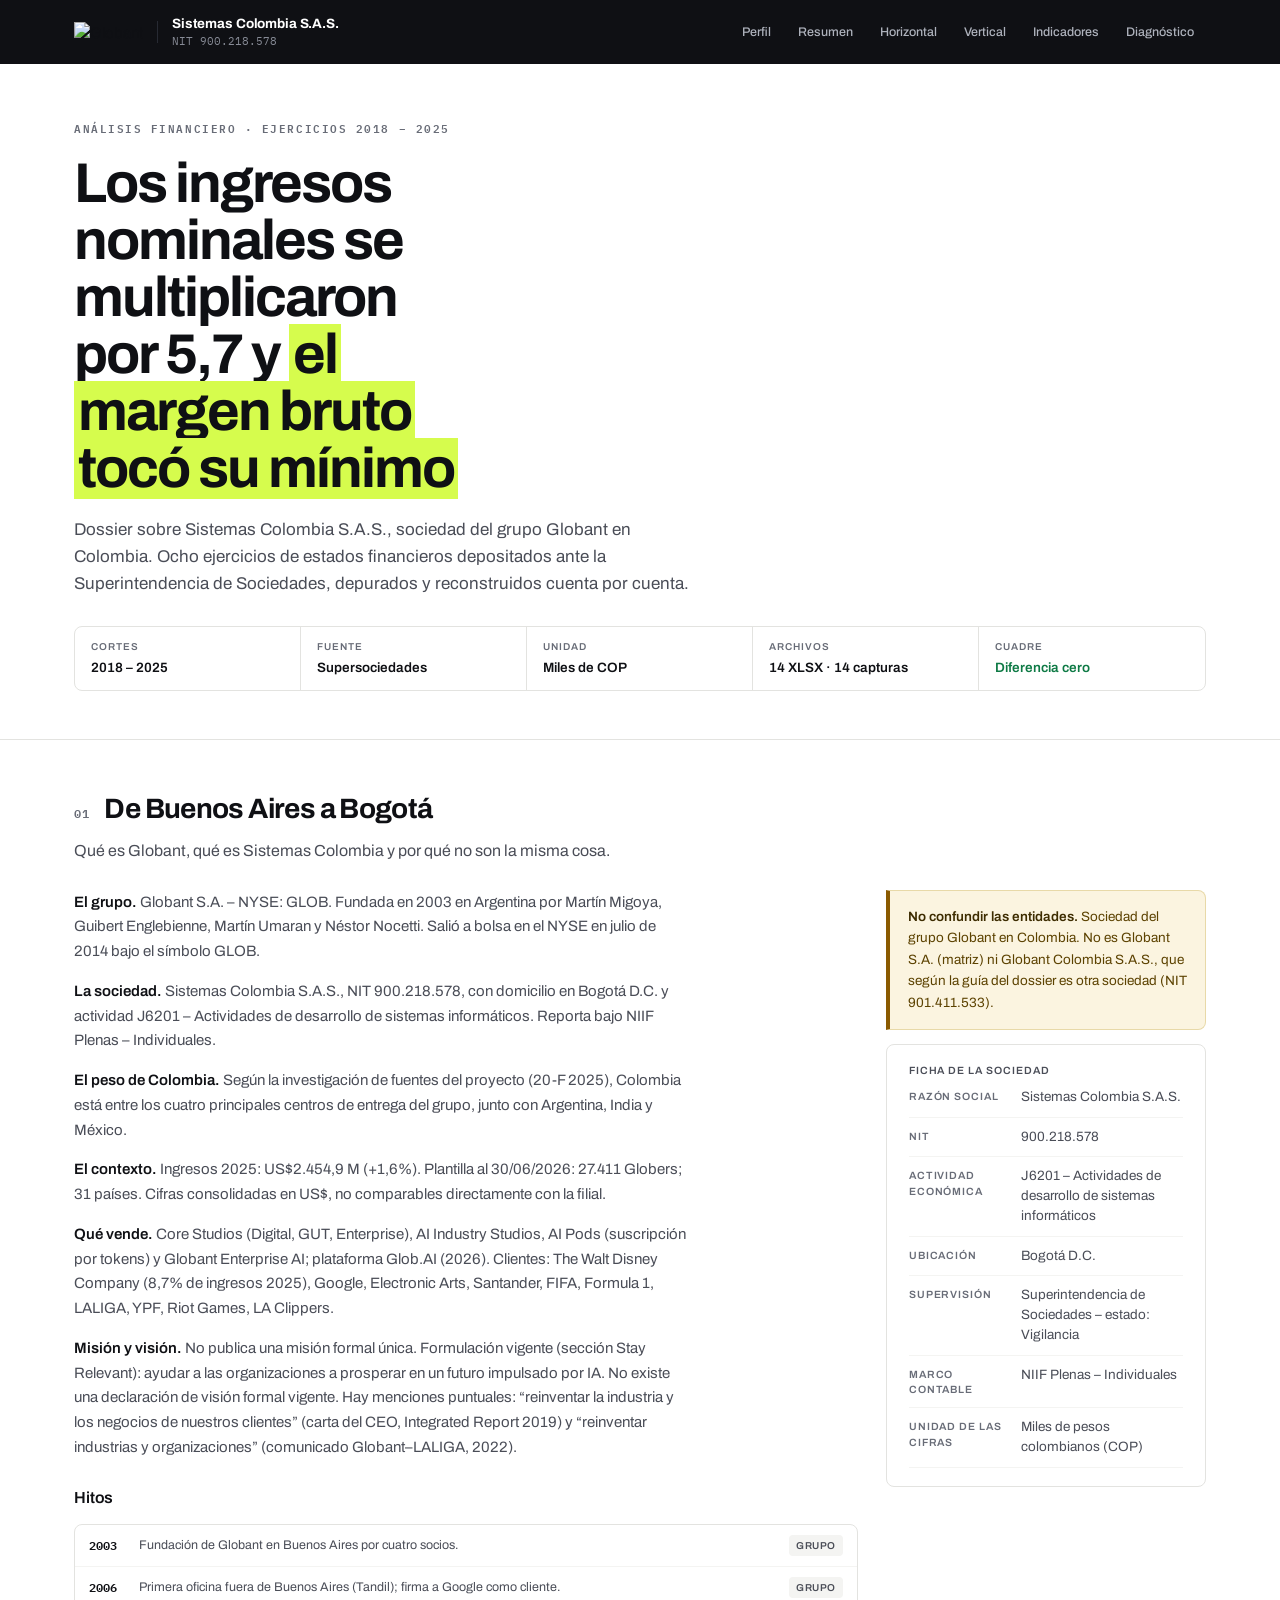
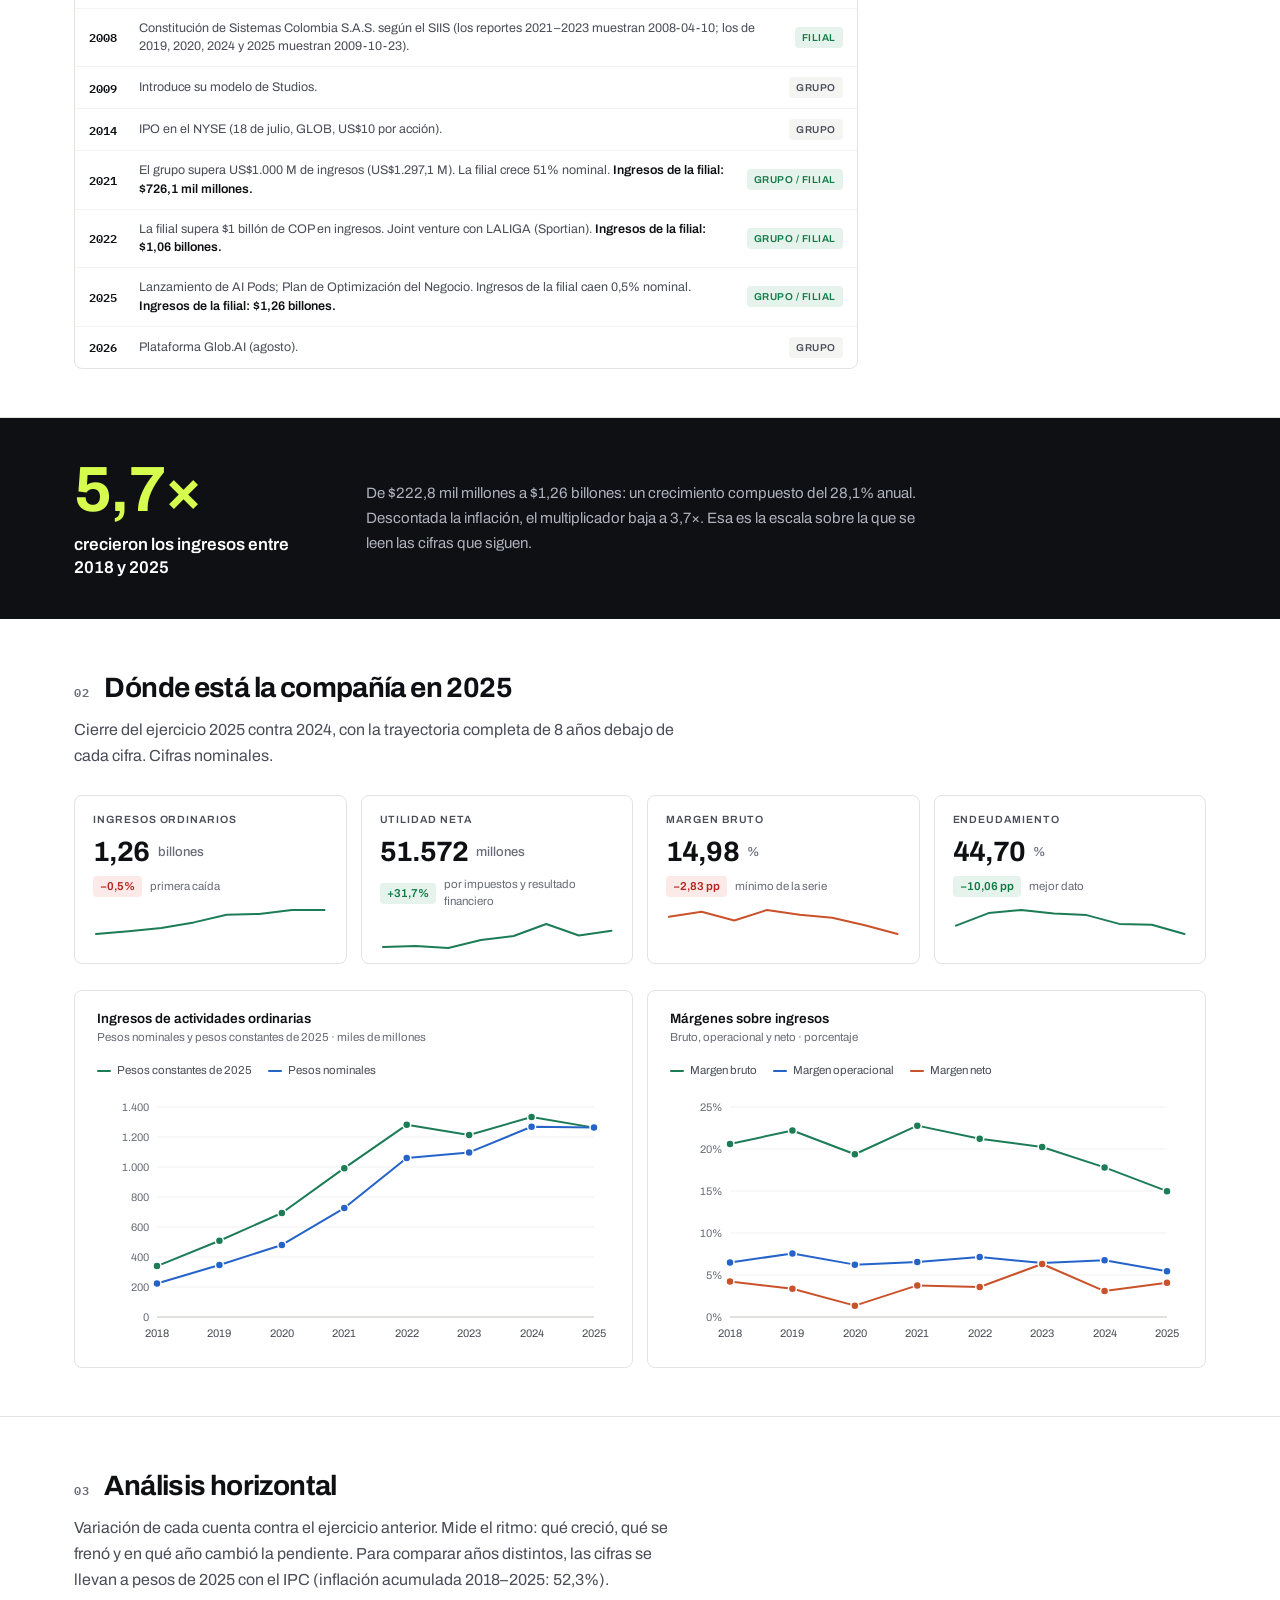
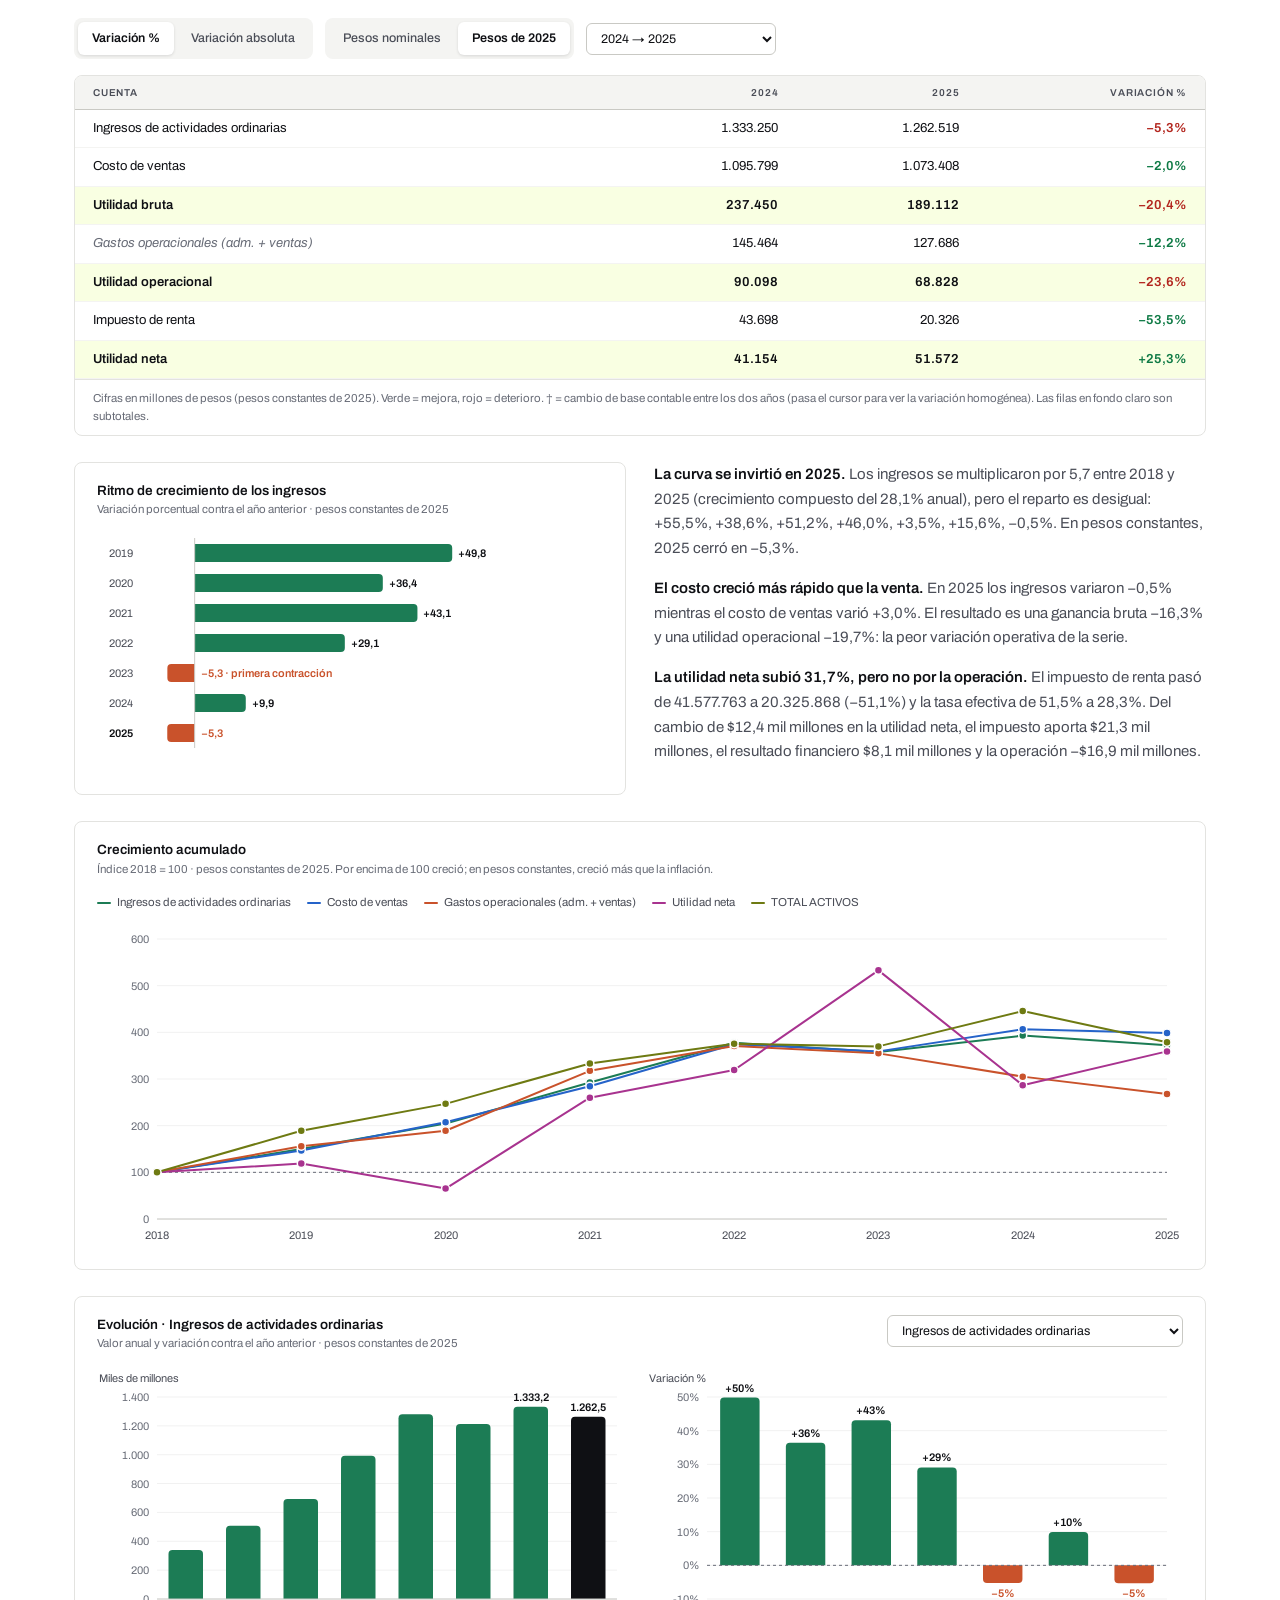
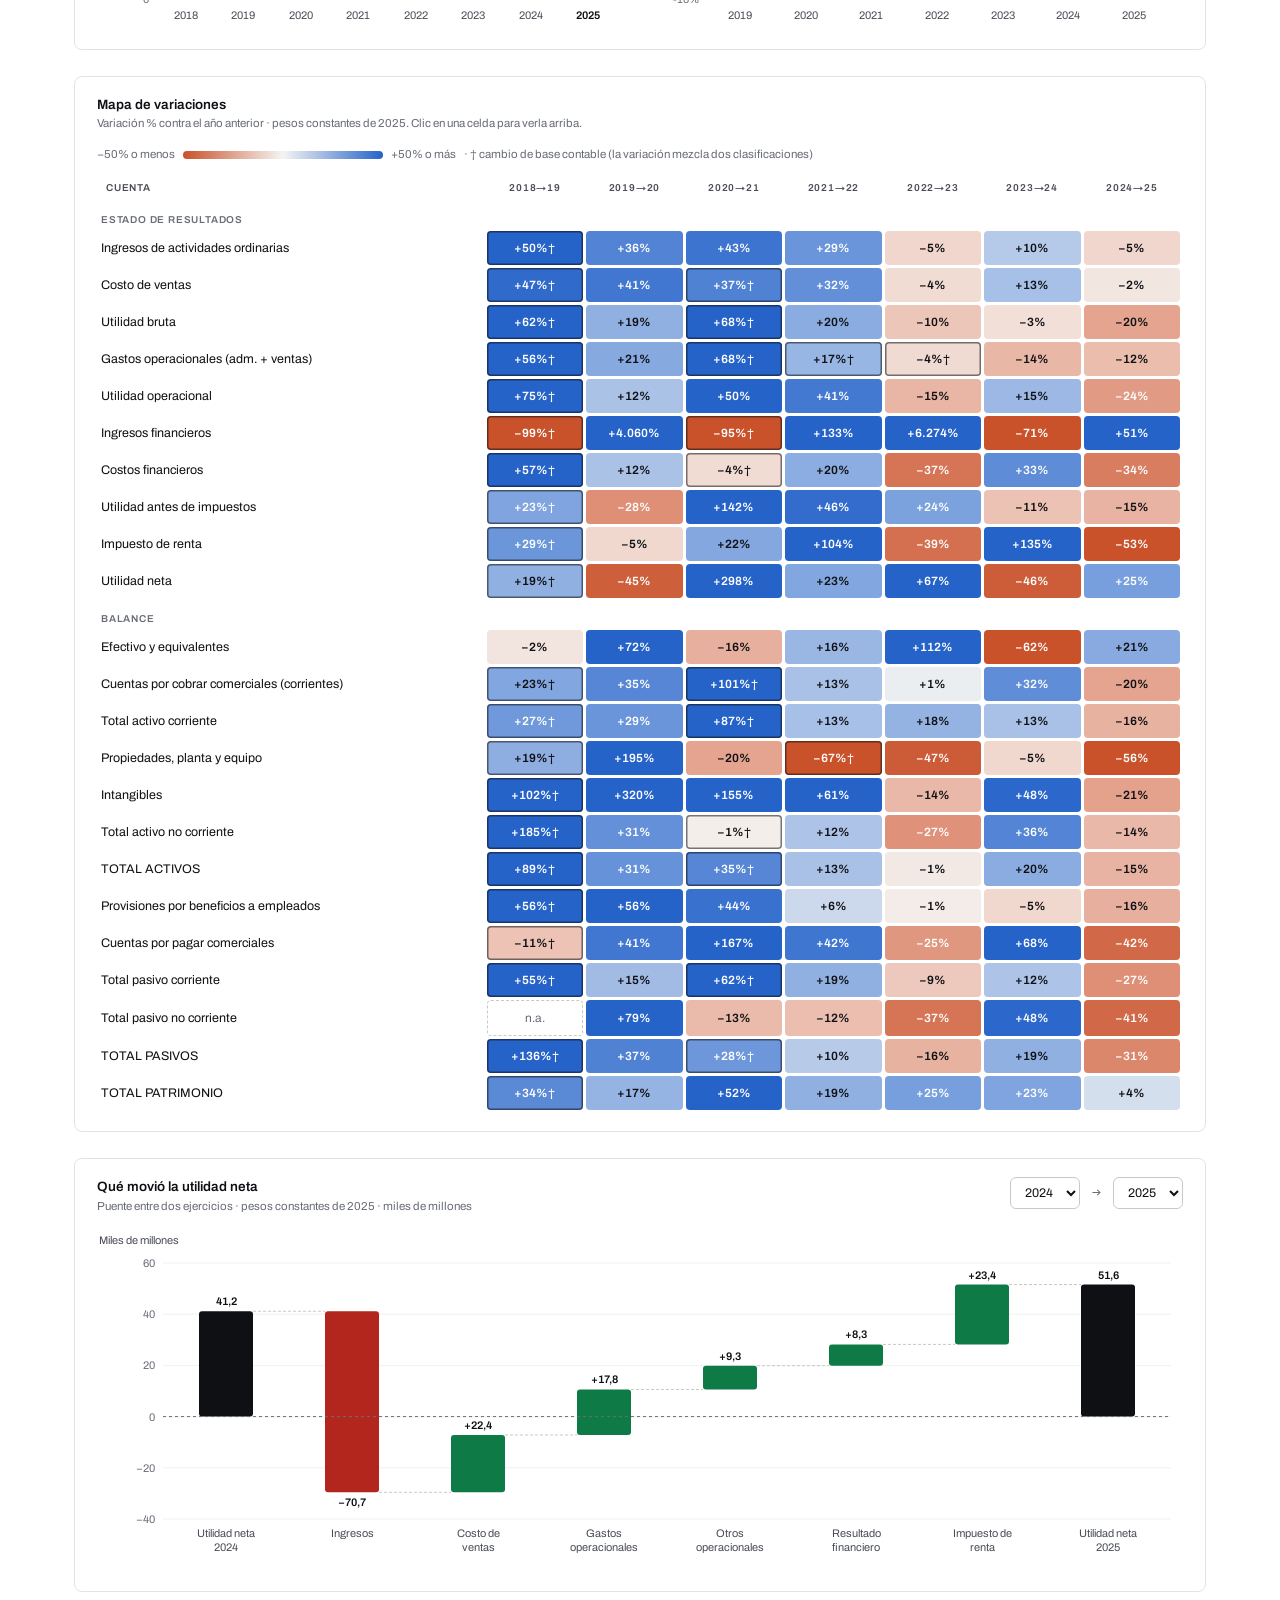
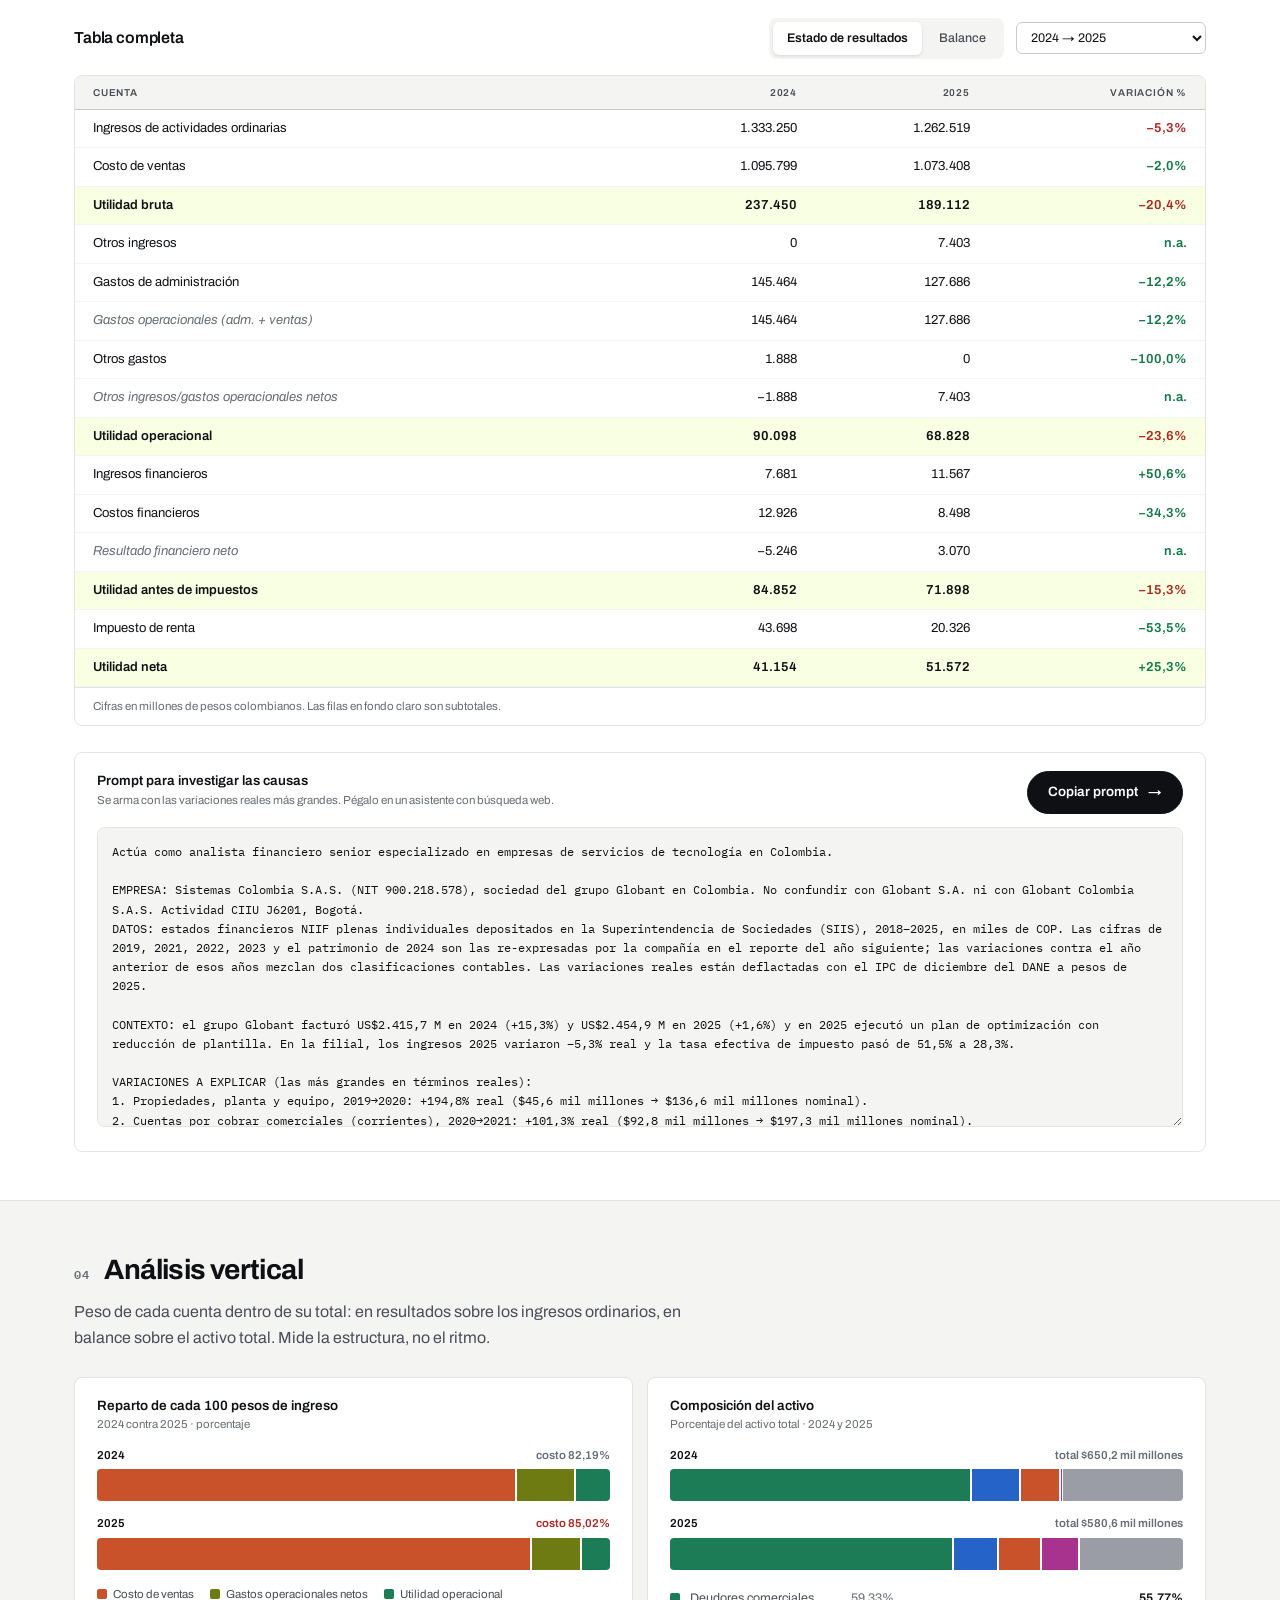
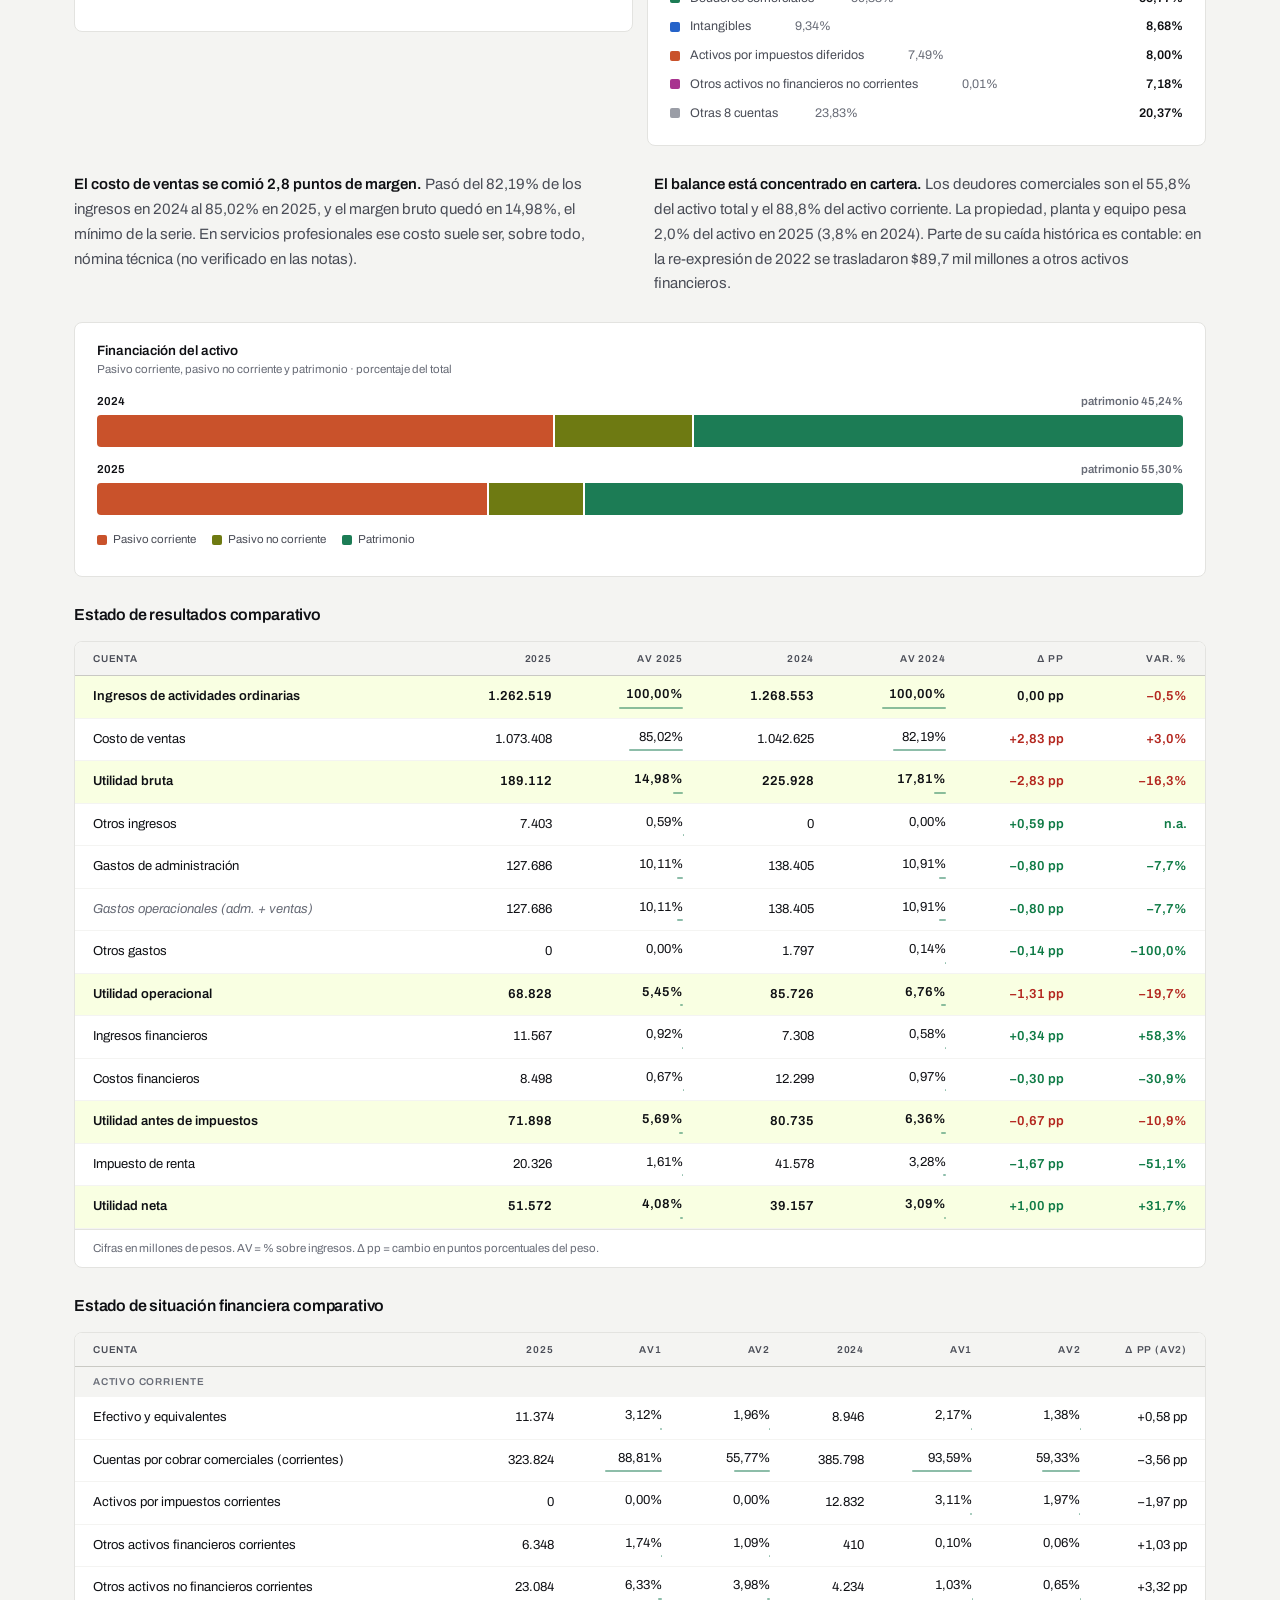
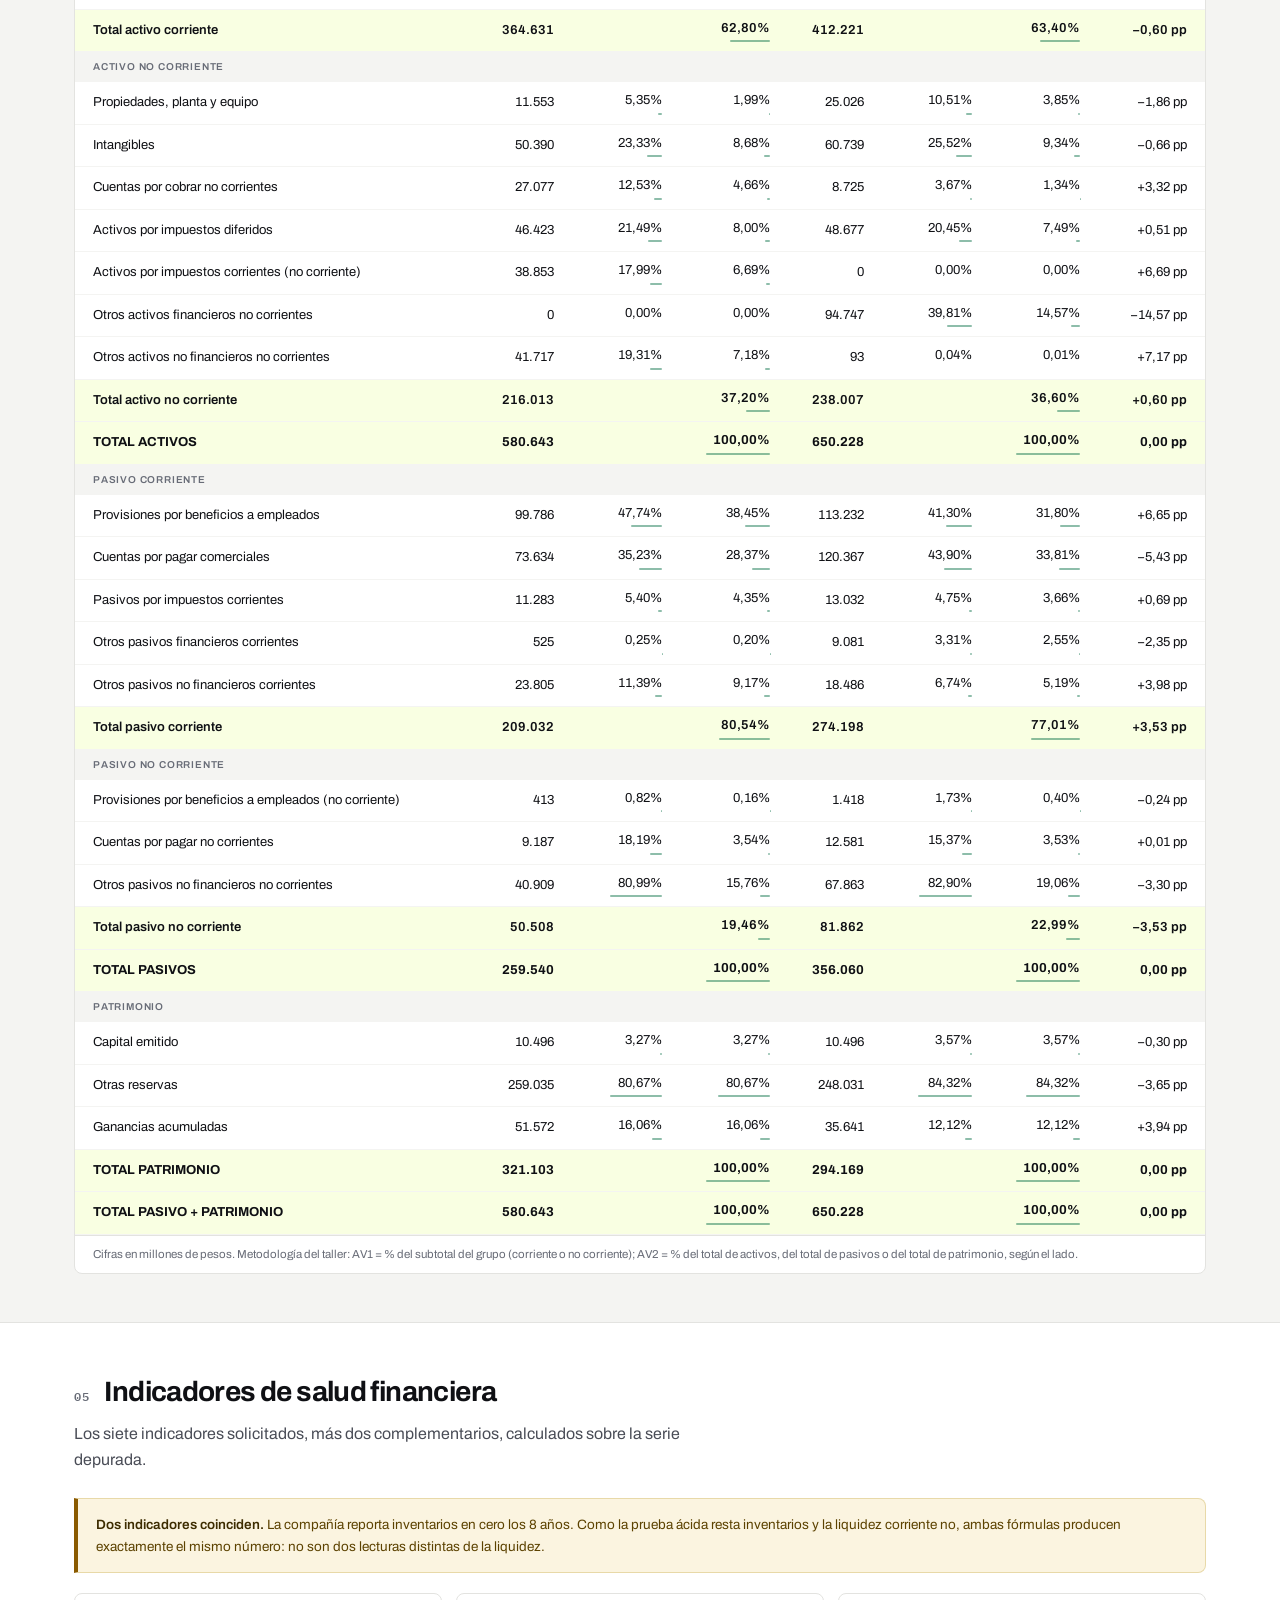
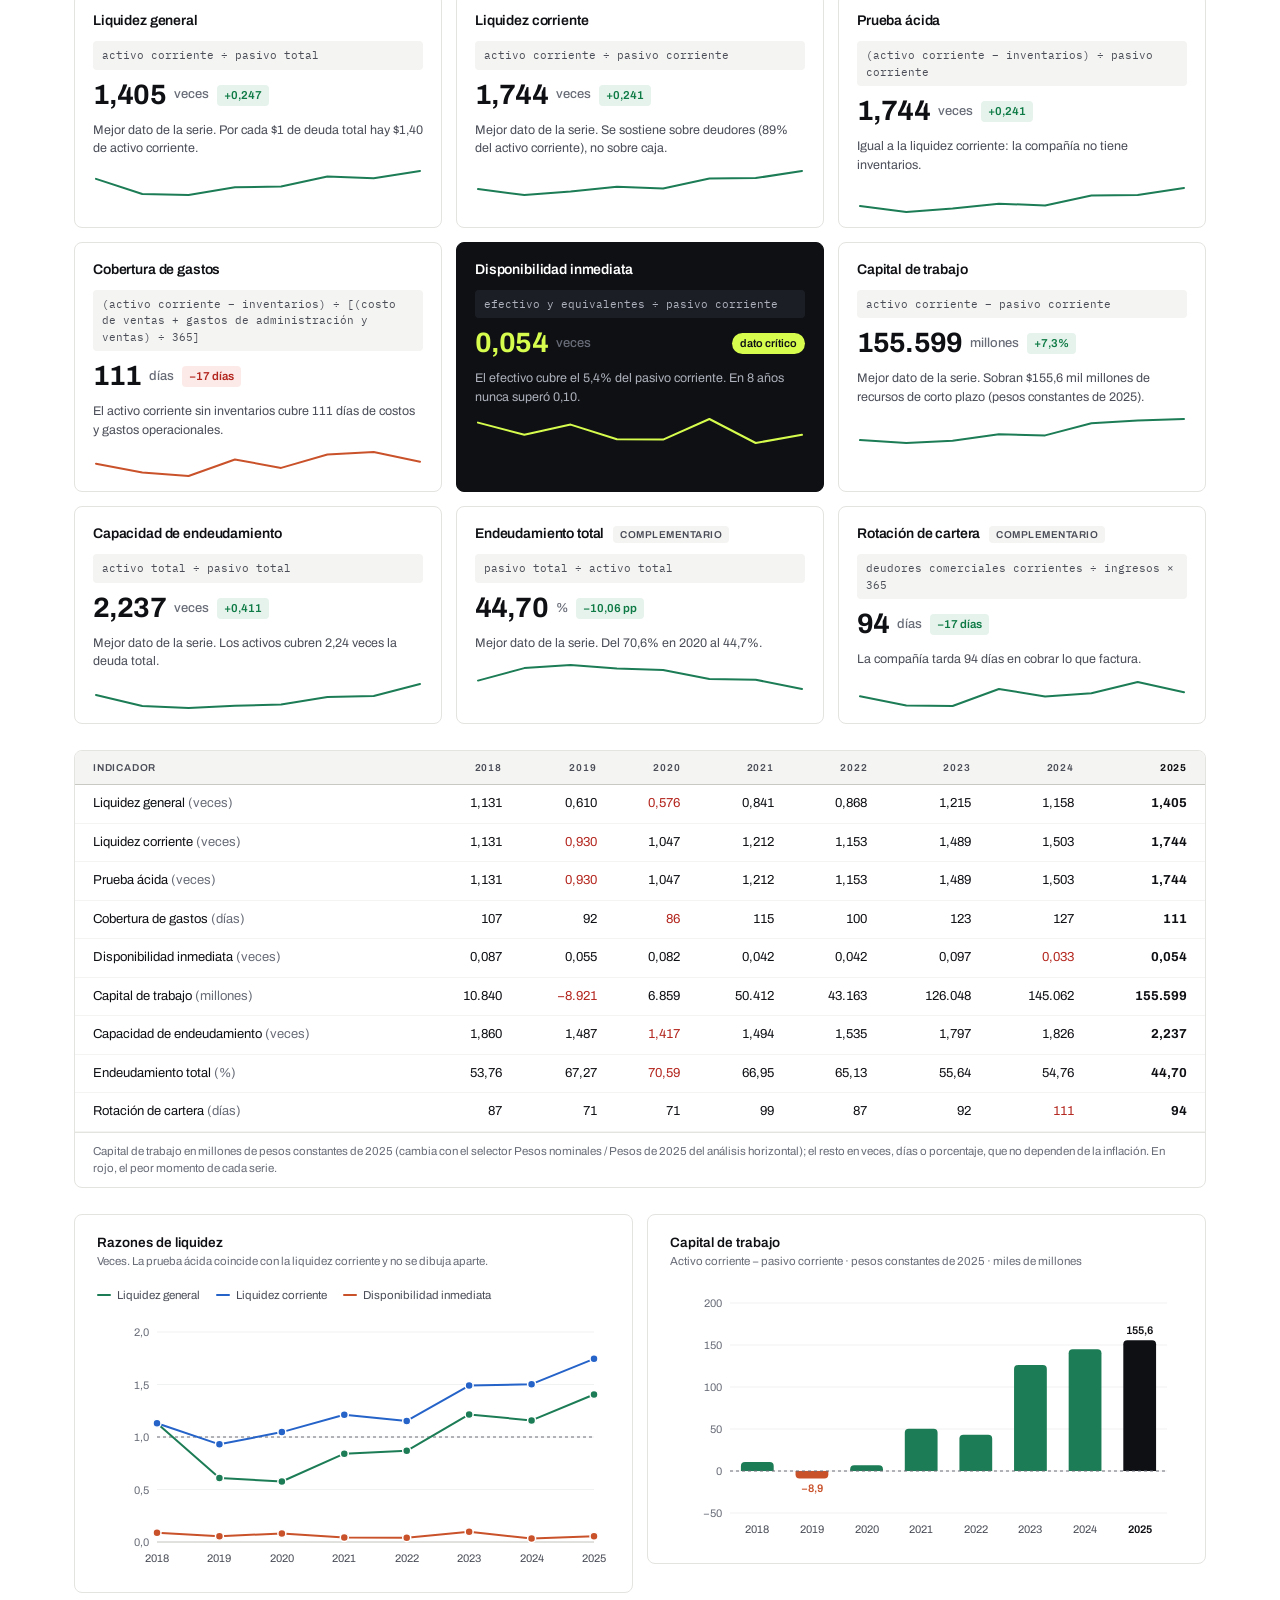
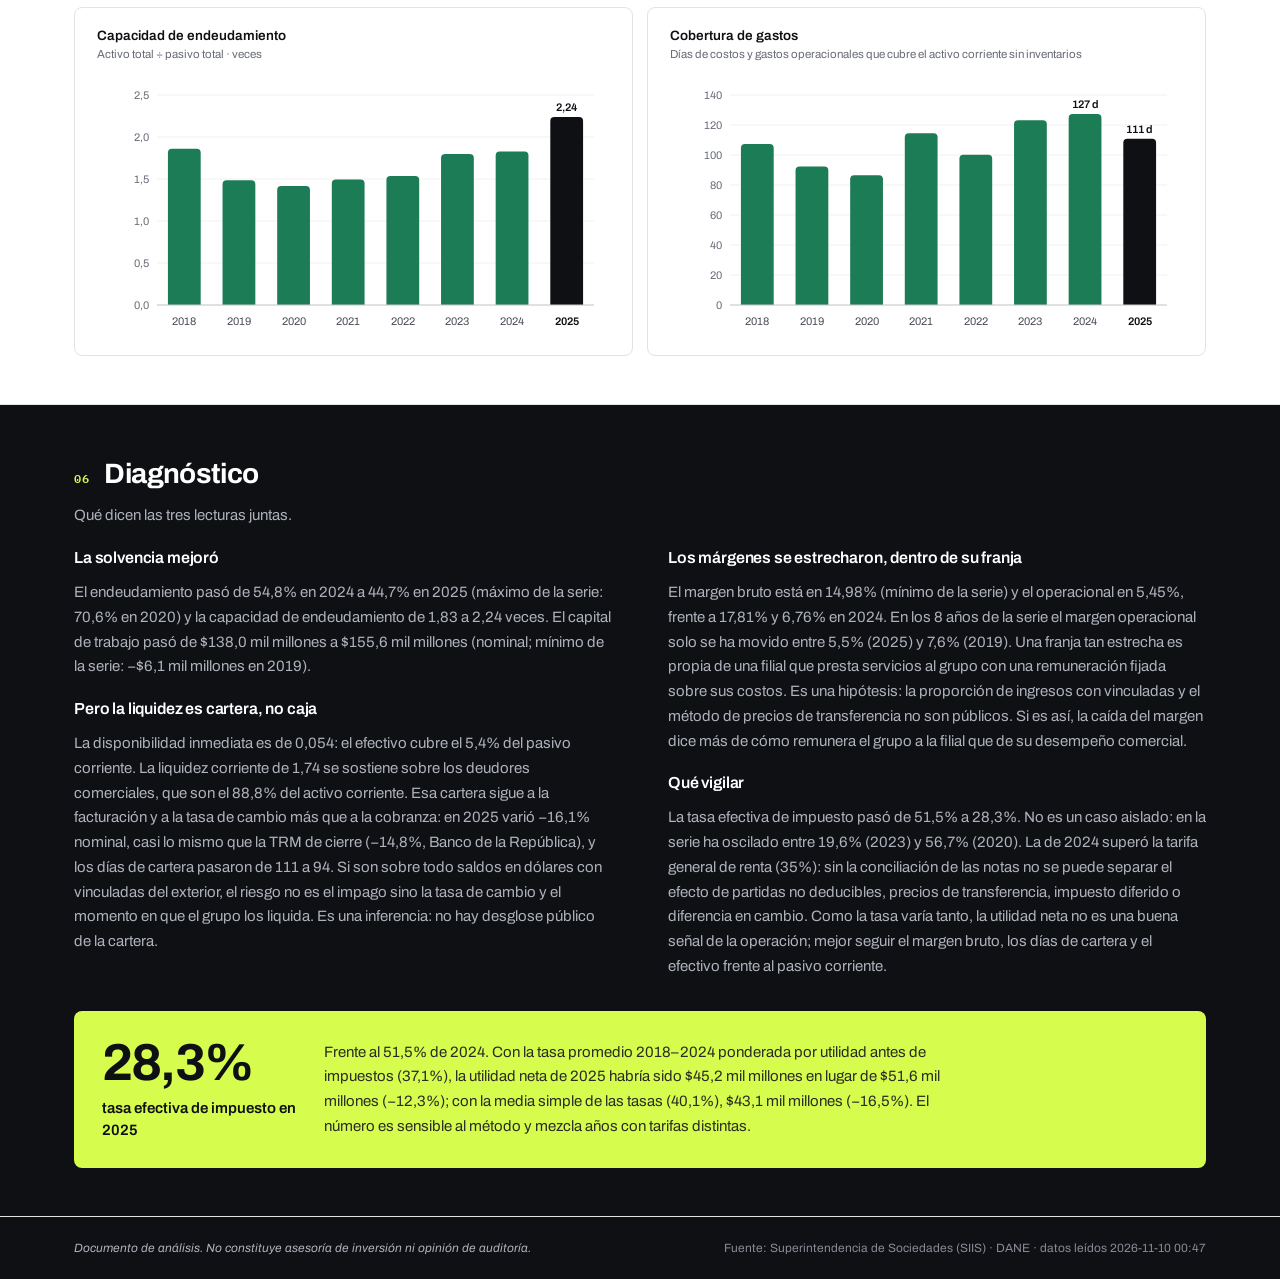
==== commit b3a29ff0: "Logotipo oficial, diagnóstico con contexto Globant y guía de lectura ampliada - Encabezado: carga el" ====
--- a/docs/index.html
+++ b/docs/index.html
@@ -85,6 +85,8 @@
 .brand { display: flex; align-items: center; gap: 14px; min-width: 0; }
 .logo-slot { width: 104px; height: 26px; border: 1px dashed var(--ink-2); border-radius: 3px; flex: none; display: grid; place-items: center; overflow: hidden; }
 .logo-slot img { max-width: 100%; max-height: 100%; }
+.logo-slot.con-logo { border: 0; width: auto; }
+.logo-slot.con-logo img { height: 20px; max-width: none; display: block; }
 .brand-rule { width: 1px; height: 22px; background: var(--nav-rule); }
 .brand-name { font-size: 13.5px; font-weight: 700; color: var(--white); letter-spacing: -.01em; }
 .brand-nit { font-family: var(--mono); font-size: 10.5px; color: var(--nav-sub); }
@@ -710,8 +712,8 @@
 
   <div id="tooltip" class="tooltip" role="tooltip"></div>
 
-  <script>window.LOGO_URL = "";</script>
-  <script>window.DASHBOARD_DATA = {"meta":{"years":[2018,2019,2020,2021,2022,2023,2024,2025],"anioBaseReal":2025,"unidad":"Miles de pesos colombianos (COP)","generado":"2026-11-10 00:35"},"procedencia":[{"Año":2018,"Procedencia":"Comparativo del reporte 2019 (no hay reporte 2018)","Estado":"OK","Archivo ER":"900218578_InformeIntegral_2018-12-31_2019-12-31.xlsx","Archivo ESF":"900218578_SituacionFinanciera_2018-12-31_2019-12-31.xlsx","Columna":"Comparativa"},{"Año":2019,"Procedencia":"Cifra re-expresada en el reporte 2020","Estado":"AVISO","Archivo ER":"900218578_InformeIntegral_2019-12-31_2020-12-31.xlsx","Archivo ESF":"900218578_SituacionFinanciera_2019-12-31_2020-12-31.xlsx","Columna":"Comparativa"},{"Año":2020,"Procedencia":"Reporte 2020 (el comparativo del reporte 2021 está duplicado)","Estado":"OK","Archivo ER":"900218578_InformeIntegral_2019-12-31_2020-12-31.xlsx","Archivo ESF":"900218578_SituacionFinanciera_2019-12-31_2020-12-31.xlsx","Columna":"Actual"},{"Año":2021,"Procedencia":"Cifra re-expresada en el reporte 2022","Estado":"AVISO","Archivo ER":"900218578_InformeIntegral_2021-12-31_2022-12-31.xlsx","Archivo ESF":"900218578_SituacionFinanciera_2021-12-31_2022-12-31.xlsx","Columna":"Comparativa"},{"Año":2022,"Procedencia":"Cifra re-expresada en el reporte 2023","Estado":"AVISO","Archivo ER":"900218578_InformeIntegral_2022-12-31_2023-12-31.xlsx","Archivo ESF":"900218578_SituacionFinanciera_2022-12-31_2023-12-31.xlsx","Columna":"Comparativa"},{"Año":2023,"Procedencia":"Cifra re-expresada en el reporte 2024","Estado":"AVISO","Archivo ER":"900218578_InformeIntegral_2023-12-31_2024-12-31.xlsx","Archivo ESF":"900218578_SituacionFinanciera_2023-12-31_2024-12-31.xlsx","Columna":"Comparativa"},{"Año":2024,"Procedencia":"Reporte 2024; patrimonio re-expresado en el reporte 2025 (el resto de ese comparativo está corrido una fila)","Estado":"AVISO","Archivo ER":"900218578_InformeIntegral_2023-12-31_2024-12-31.xlsx","Archivo ESF":"900218578_SituacionFinanciera_2023-12-31_2024-12-31.xlsx","Columna":"Actual"},{"Año":2025,"Procedencia":"Reporte 2025","Estado":"OK","Archivo ER":"900218578_InformeIntegral_2024-12-31_2025-12-31.xlsx","Archivo ESF":"900218578_SituacionFinanciera_2024-12-31_2025-12-31.xlsx","Columna":"Actual"}],"homogenea":[{"Estado":"ER","ID":"ING","Cuenta":"Ingresos de actividades ordinarias","Año":2019,"Anterior homogéneo":222817558,"Actual homogéneo":347742446,"Fuente":"Reporte 2019 (ambas columnas, misma base)"},{"Estado":"ER","ID":"CV","Cuenta":"Costo de ventas","Año":2019,"Anterior homogéneo":176949301,"Actual homogéneo":271017407,"Fuente":"Reporte 2019 (ambas columnas, misma base)"},{"Estado":"ER","ID":"CV","Cuenta":"Costo de ventas","Año":2021,"Anterior homogéneo":387329602,"Actual homogéneo":594737380,"Fuente":"Reporte 2021 (ambas columnas, misma base)"},{"Estado":"ER","ID":"UB","Cuenta":"Utilidad bruta","Año":2019,"Anterior homogéneo":45868257,"Actual homogéneo":76725039,"Fuente":"Reporte 2019 (ambas columnas, misma base)"},{"Estado":"ER","ID":"UB","Cuenta":"Utilidad bruta","Año":2021,"Anterior homogéneo":93056023,"Actual homogéneo":131410779,"Fuente":"Reporte 2021 (ambas columnas, misma base)"},{"Estado":"ER","ID":"GV","Cuenta":"Gastos de ventas","Año":2022,"Anterior homogéneo":0,"Actual homogéneo":0,"Fuente":"Reporte 2022 (ambas columnas, misma base)"},{"Estado":"ER","ID":"GV","Cuenta":"Gastos de ventas","Año":2023,"Anterior homogéneo":146299321,"Actual homogéneo":153051701,"Fuente":"Reporte 2023 (ambas columnas, misma base)"},{"Estado":"ER","ID":"GA","Cuenta":"Gastos de administración","Año":2019,"Anterior homogéneo":31315347,"Actual homogéneo":48035070,"Fuente":"Reporte 2019 (ambas columnas, misma base)"},{"Estado":"ER","ID":"GA","Cuenta":"Gastos de administración","Año":2021,"Anterior homogéneo":62449390,"Actual homogéneo":76761235,"Fuente":"Reporte 2021 (ambas columnas, misma base)"},{"Estado":"ER","ID":"GA","Cuenta":"Gastos de administración","Año":2022,"Anterior homogéneo":110782931,"Actual homogéneo":146299321,"Fuente":"Reporte 2022 (ambas columnas, misma base)"},{"Estado":"ER","ID":"GA","Cuenta":"Gastos de administración","Año":2023,"Anterior homogéneo":0,"Actual homogéneo":0,"Fuente":"Reporte 2023 (ambas columnas, misma base)"},{"Estado":"ER","ID":"OG","Cuenta":"Otros gastos","Año":2019,"Anterior homogéneo":100325,"Actual homogéneo":57695,"Fuente":"Reporte 2019 (ambas columnas, misma base)"},{"Estado":"ER","ID":"UO","Cuenta":"Utilidad operacional","Año":2019,"Anterior homogéneo":14452585,"Actual homogéneo":28632274,"Fuente":"Reporte 2019 (ambas columnas, misma base)"},{"Estado":"ER","ID":"IF","Cuenta":"Ingresos financieros","Año":2019,"Anterior homogéneo":6581897,"Actual homogéneo":10829155,"Fuente":"Reporte 2019 (ambas columnas, misma base)"},{"Estado":"ER","ID":"IF","Cuenta":"Ingresos financieros","Año":2021,"Anterior homogéneo":2667661,"Actual homogéneo":17843788,"Fuente":"Reporte 2021 (ambas columnas, misma base)"},{"Estado":"ER","ID":"CF","Cuenta":"Costos financieros","Año":2019,"Anterior homogéneo":5010705,"Actual homogéneo":15856154,"Fuente":"Reporte 2019 (ambas columnas, misma base)"},{"Estado":"ER","ID":"CF","Cuenta":"Costos financieros","Año":2021,"Anterior homogéneo":9302902,"Actual homogéneo":7081625,"Fuente":"Reporte 2021 (ambas columnas, misma base)"},{"Estado":"ER","ID":"COB","Cuenta":"Ganancias (pérdidas) de cobertura","Año":2019,"Anterior homogéneo":0,"Actual homogéneo":0,"Fuente":"Reporte 2019 (ambas columnas, misma base)"},{"Estado":"ER","ID":"COB","Cuenta":"Ganancias (pérdidas) de cobertura","Año":2021,"Anterior homogéneo":-8307832,"Actual homogéneo":-20062138,"Fuente":"Reporte 2021 (ambas columnas, misma base)"},{"Estado":"ER","ID":"UAI","Cuenta":"Utilidad antes de impuestos","Año":2019,"Anterior homogéneo":16023777,"Actual homogéneo":23605275,"Fuente":"Reporte 2019 (ambas columnas, misma base)"},{"Estado":"ER","ID":"IMP","Cuenta":"Impuesto de renta","Año":2019,"Anterior homogéneo":6593178,"Actual homogéneo":8803564,"Fuente":"Reporte 2019 (ambas columnas, misma base)"},{"Estado":"ER","ID":"UN","Cuenta":"Utilidad neta","Año":2019,"Anterior homogéneo":9430599,"Actual homogéneo":14801711,"Fuente":"Reporte 2019 (ambas columnas, misma base)"},{"Estado":"ESF","ID":"CxC","Cuenta":"Cuentas por cobrar comerciales (corrientes)","Año":2019,"Anterior homogéneo":53060837,"Actual homogéneo":67607331,"Fuente":"Reporte 2019 (ambas columnas, misma base)"},{"Estado":"ESF","ID":"CxC","Cuenta":"Cuentas por cobrar comerciales (corrientes)","Año":2021,"Anterior homogéneo":"","Actual homogéneo":"","Fuente":"No disponible: el comparativo del reporte 2021 está dañado"},{"Estado":"ESF","ID":"OANFC","Cuenta":"Otros activos no financieros corrientes","Año":2019,"Anterior homogéneo":3500431,"Actual homogéneo":5642740,"Fuente":"Reporte 2019 (ambas columnas, misma base)"},{"Estado":"ESF","ID":"AC","Cuenta":"Total activo corriente","Año":2019,"Anterior homogéneo":61274076,"Actual homogéneo":85091435,"Fuente":"Reporte 2019 (ambas columnas, misma base)"},{"Estado":"ESF","ID":"AC","Cuenta":"Total activo corriente","Año":2021,"Anterior homogéneo":"","Actual homogéneo":"","Fuente":"No disponible: el comparativo del reporte 2021 está dañado"},{"Estado":"ESF","ID":"PPE","Cuenta":"Propiedades, planta y equipo","Año":2019,"Anterior homogéneo":36846714,"Actual homogéneo":43195375,"Fuente":"Reporte 2019 (ambas columnas, misma base)"},{"Estado":"ESF","ID":"PPE","Cuenta":"Propiedades, planta y equipo","Año":2022,"Anterior homogéneo":114895569,"Actual homogéneo":132934182,"Fuente":"Reporte 2022 (ambas columnas, misma base)"},{"Estado":"ESF","ID":"INT","Cuenta":"Intangibles","Año":2019,"Anterior homogéneo":941334,"Actual homogéneo":1965431,"Fuente":"Reporte 2019 (ambas columnas, misma base)"},{"Estado":"ESF","ID":"CxCNC","Cuenta":"Cuentas por cobrar no corrientes","Año":2021,"Anterior homogéneo":"","Actual homogéneo":"","Fuente":"No disponible: el comparativo del reporte 2021 está dañado"},{"Estado":"ESF","ID":"AID","Cuenta":"Activos por impuestos diferidos","Año":2019,"Anterior homogéneo":1670066,"Actual homogéneo":2964885,"Fuente":"Reporte 2019 (ambas columnas, misma base)"},{"Estado":"ESF","ID":"AID","Cuenta":"Activos por impuestos diferidos","Año":2021,"Anterior homogéneo":"","Actual homogéneo":"","Fuente":"No disponible: el comparativo del reporte 2021 está dañado"},{"Estado":"ESF","ID":"AID","Cuenta":"Activos por impuestos diferidos","Año":2023,"Anterior homogéneo":0,"Actual homogéneo":0,"Fuente":"Reporte 2023 (ambas columnas, misma base)"},{"Estado":"ESF","ID":"AICNC","Cuenta":"Activos por impuestos corrientes (no corriente)","Año":2023,"Anterior homogéneo":0,"Actual homogéneo":37759955,"Fuente":"Reporte 2023 (ambas columnas, misma base)"},{"Estado":"ESF","ID":"OAFNC","Cuenta":"Otros activos financieros no corrientes","Año":2022,"Anterior homogéneo":0,"Actual homogéneo":0,"Fuente":"Reporte 2022 (ambas columnas, misma base)"},{"Estado":"ESF","ID":"OANFNC","Cuenta":"Otros activos no financieros no corrientes","Año":2019,"Anterior homogéneo":0,"Actual homogéneo":61140740,"Fuente":"Reporte 2019 (ambas columnas, misma base)"},{"Estado":"ESF","ID":"ANC","Cuenta":"Total activo no corriente","Año":2019,"Anterior homogéneo":39458114,"Actual homogéneo":109266431,"Fuente":"Reporte 2019 (ambas columnas, misma base)"},{"Estado":"ESF","ID":"ANC","Cuenta":"Total activo no corriente","Año":2021,"Anterior homogéneo":"","Actual homogéneo":"","Fuente":"No disponible: el comparativo del reporte 2021 está dañado"},{"Estado":"ESF","ID":"AT","Cuenta":"TOTAL ACTIVOS","Año":2019,"Anterior homogéneo":100732190,"Actual homogéneo":194357866,"Fuente":"Reporte 2019 (ambas columnas, misma base)"},{"Estado":"ESF","ID":"AT","Cuenta":"TOTAL ACTIVOS","Año":2021,"Anterior homogéneo":"","Actual homogéneo":"","Fuente":"No disponible: el comparativo del reporte 2021 está dañado"},{"Estado":"ESF","ID":"PBE","Cuenta":"Provisiones por beneficios a empleados","Año":2019,"Anterior homogéneo":22567225,"Actual homogéneo":36449813,"Fuente":"Reporte 2019 (ambas columnas, misma base)"},{"Estado":"ESF","ID":"CxP","Cuenta":"Cuentas por pagar comerciales","Año":2019,"Anterior homogéneo":13741524,"Actual homogéneo":12751855,"Fuente":"Reporte 2019 (ambas columnas, misma base)"},{"Estado":"ESF","ID":"PIC","Cuenta":"Pasivos por impuestos corrientes","Año":2019,"Anterior homogéneo":5979882,"Actual homogéneo":7270946,"Fuente":"Reporte 2019 (ambas columnas, misma base)"},{"Estado":"ESF","ID":"OPFC","Cuenta":"Otros pasivos financieros corrientes","Año":2019,"Anterior homogéneo":11866155,"Actual homogéneo":14549483,"Fuente":"Reporte 2019 (ambas columnas, misma base)"},{"Estado":"ESF","ID":"OPFC","Cuenta":"Otros pasivos financieros corrientes","Año":2021,"Anterior homogéneo":"","Actual homogéneo":"","Fuente":"No disponible: el comparativo del reporte 2021 está dañado"},{"Estado":"ESF","ID":"OPFC","Cuenta":"Otros pasivos financieros corrientes","Año":2022,"Anterior homogéneo":18552066,"Actual homogéneo":27462103,"Fuente":"Reporte 2022 (ambas columnas, misma base)"},{"Estado":"ESF","ID":"OPFC","Cuenta":"Otros pasivos financieros corrientes","Año":2023,"Anterior homogéneo":21334077,"Actual homogéneo":16000639,"Fuente":"Reporte 2023 (ambas columnas, misma base)"},{"Estado":"ESF","ID":"OPNFC","Cuenta":"Otros pasivos no financieros corrientes","Año":2022,"Anterior homogéneo":9978814,"Actual homogéneo":9992514,"Fuente":"Reporte 2022 (ambas columnas, misma base)"},{"Estado":"ESF","ID":"OPNFC","Cuenta":"Otros pasivos no financieros corrientes","Año":2023,"Anterior homogéneo":16120540,"Actual homogéneo":0,"Fuente":"Reporte 2023 (ambas columnas, misma base)"},{"Estado":"ESF","ID":"PC","Cuenta":"Total pasivo corriente","Año":2019,"Anterior homogéneo":54154786,"Actual homogéneo":87138554,"Fuente":"Reporte 2019 (ambas columnas, misma base)"},{"Estado":"ESF","ID":"PC","Cuenta":"Total pasivo corriente","Año":2021,"Anterior homogéneo":"","Actual homogéneo":"","Fuente":"No disponible: el comparativo del reporte 2021 está dañado"},{"Estado":"ESF","ID":"PBENC","Cuenta":"Provisiones por beneficios a empleados (no corriente)","Año":2022,"Anterior homogéneo":0,"Actual homogéneo":679418,"Fuente":"Reporte 2022 (ambas columnas, misma base)"},{"Estado":"ESF","ID":"PBENC","Cuenta":"Provisiones por beneficios a empleados (no corriente)","Año":2023,"Anterior homogéneo":0,"Actual homogéneo":0,"Fuente":"Reporte 2023 (ambas columnas, misma base)"},{"Estado":"ESF","ID":"OPNC","Cuenta":"Otras provisiones no corrientes","Año":2022,"Anterior homogéneo":0,"Actual homogéneo":904317,"Fuente":"Reporte 2022 (ambas columnas, misma base)"},{"Estado":"ESF","ID":"OPNC","Cuenta":"Otras provisiones no corrientes","Año":2023,"Anterior homogéneo":0,"Actual homogéneo":0,"Fuente":"Reporte 2023 (ambas columnas, misma base)"},{"Estado":"ESF","ID":"OPFNC","Cuenta":"Otros pasivos financieros no corrientes","Año":2022,"Anterior homogéneo":0,"Actual homogéneo":0,"Fuente":"Reporte 2022 (ambas columnas, misma base)"},{"Estado":"ESF","ID":"OPFNC","Cuenta":"Otros pasivos financieros no corrientes","Año":2023,"Anterior homogéneo":51614635,"Actual homogéneo":43381496,"Fuente":"Reporte 2023 (ambas columnas, misma base)"},{"Estado":"ESF","ID":"OPNFNC","Cuenta":"Otros pasivos no financieros no corrientes","Año":2022,"Anterior homogéneo":55960932,"Actual homogéneo":51614635,"Fuente":"Reporte 2022 (ambas columnas, misma base)"},{"Estado":"ESF","ID":"OPNFNC","Cuenta":"Otros pasivos no financieros no corrientes","Año":2023,"Anterior homogéneo":1583735,"Actual homogéneo":1807668,"Fuente":"Reporte 2023 (ambas columnas, misma base)"},{"Estado":"ESF","ID":"PT","Cuenta":"TOTAL PASIVOS","Año":2019,"Anterior homogéneo":54154786,"Actual homogéneo":132912706,"Fuente":"Reporte 2019 (ambas columnas, misma base)"},{"Estado":"ESF","ID":"PT","Cuenta":"TOTAL PASIVOS","Año":2021,"Anterior homogéneo":"","Actual homogéneo":"","Fuente":"No disponible: el comparativo del reporte 2021 está dañado"},{"Estado":"ESF","ID":"OPP","Cuenta":"Otras participaciones en el patrimonio","Año":2024,"Anterior homogéneo":31118509,"Actual homogéneo":26721326,"Fuente":"Reporte 2024 (ambas columnas, misma base)"},{"Estado":"ESF","ID":"ORES","Cuenta":"Otras reservas","Año":2019,"Anterior homogéneo":16308788,"Actual homogéneo":25739387,"Fuente":"Reporte 2019 (ambas columnas, misma base)"},{"Estado":"ESF","ID":"ORES","Cuenta":"Otras reservas","Año":2024,"Anterior homogéneo":110934645,"Actual homogéneo":221309829,"Fuente":"Reporte 2024 (ambas columnas, misma base)"},{"Estado":"ESF","ID":"GACU","Cuenta":"Ganancias acumuladas","Año":2019,"Anterior homogéneo":9531353,"Actual homogéneo":13233604,"Fuente":"Reporte 2019 (ambas columnas, misma base)"},{"Estado":"ESF","ID":"PAT","Cuenta":"TOTAL PATRIMONIO","Año":2019,"Anterior homogéneo":46577404,"Actual homogéneo":61445160,"Fuente":"Reporte 2019 (ambas columnas, misma base)"},{"Estado":"ESF","ID":"TPP","Cuenta":"TOTAL PASIVO + PATRIMONIO","Año":2019,"Anterior homogéneo":100732190,"Actual homogéneo":194357866,"Fuente":"Reporte 2019 (ambas columnas, misma base)"},{"Estado":"ESF","ID":"TPP","Cuenta":"TOTAL PASIVO + PATRIMONIO","Año":2021,"Anterior homogéneo":"","Actual homogéneo":"","Fuente":"No disponible: el comparativo del reporte 2021 está dañado"}],"cuadre":{"maxDiferencia":0,"ok":true},"empresa":[{"clave":"Razón social","valor":"Sistemas Colombia S.A.S."},{"clave":"Relación con el grupo","valor":"Sociedad del grupo Globant en Colombia. No es Globant S.A. (matriz) ni Globant Colombia S.A.S., que según la guía del dossier es otra sociedad (NIT 901.411.533)."},{"clave":"NIT","valor":"900.218.578"},{"clave":"Actividad económica (CIIU)","valor":"J6201 – Actividades de desarrollo de sistemas informáticos"},{"clave":"Ubicación","valor":"Bogotá D.C."},{"clave":"Supervisión","valor":"Superintendencia de Sociedades – estado: Vigilancia"},{"clave":"Marco contable","valor":"NIIF Plenas – Individuales"},{"clave":"Unidad de las cifras","valor":"Miles de pesos colombianos (COP)"},{"clave":"Fuente de las cifras","valor":"SIIS – Superintendencia de Sociedades (Informe Integral y Situación Financiera, cortes 2019–2025)"},{"clave":"Grupo","valor":"Globant S.A. – NYSE: GLOB. Fundada en 2003 en Argentina por Martín Migoya, Guibert Englebienne, Martín Umaran y Néstor Nocetti."},{"clave":"Misión","valor":"No publica una misión formal única. Formulación vigente (sección Stay Relevant): ayudar a las organizaciones a prosperar en un futuro impulsado por IA."},{"clave":"Visión","valor":"No existe una declaración de visión formal vigente. Hay menciones puntuales: “reinventar la industria y los negocios de nuestros clientes” (carta del CEO, Integrated Report 2019) y “reinventar industrias y organizaciones” (comunicado Globant–LALIGA, 2022)."},{"clave":"Servicios","valor":"Core Studios (Digital, GUT, Enterprise), AI Industry Studios, AI Pods (suscripción por tokens) y Globant Enterprise AI; plataforma Glob.AI (2026)."},{"clave":"Clientes","valor":"The Walt Disney Company (8,7% de ingresos 2025), Google, Electronic Arts, Santander, FIFA, Formula 1, LALIGA, YPF, Riot Games, LA Clippers."},{"clave":"Cifras del grupo","valor":"Ingresos 2025: US$2.454,9 M (+1,6%). Plantilla al 30/06/2026: 27.411 Globers; 31 países. Cifras consolidadas en US$, no comparables directamente con la filial."},{"clave":"Rol de Colombia","valor":"Según la investigación de fuentes del proyecto (20-F 2025), Colombia está entre los cuatro principales centros de entrega del grupo, junto con Argentina, India y México."}],"hitos":[{"Año":2003,"Hito":"Fundación de Globant en Buenos Aires por cuatro socios.","Ámbito":"Grupo"},{"Año":2006,"Hito":"Primera oficina fuera de Buenos Aires (Tandil); firma a Google como cliente.","Ámbito":"Grupo"},{"Año":2008,"Hito":"Constitución de Sistemas Colombia S.A.S. según el SIIS (los reportes 2021–2023 muestran 2008-04-10; los de 2019, 2020, 2024 y 2025 muestran 2009-10-23).","Ámbito":"Filial"},{"Año":2009,"Hito":"Introduce su modelo de Studios.","Ámbito":"Grupo"},{"Año":2014,"Hito":"IPO en el NYSE (18 de julio, GLOB, US$10 por acción).","Ámbito":"Grupo"},{"Año":2021,"Hito":"El grupo supera US$1.000 M de ingresos (US$1.297,1 M). La filial crece 51% nominal.","Ámbito":"Grupo / Filial"},{"Año":2022,"Hito":"La filial supera $1 billón de COP en ingresos. Joint venture con LALIGA (Sportian).","Ámbito":"Grupo / Filial"},{"Año":2025,"Hito":"Lanzamiento de AI Pods; Plan de Optimización del Negocio. Ingresos de la filial caen 0,5% nominal.","Ámbito":"Grupo / Filial"},{"Año":2026,"Hito":"Plataforma Glob.AI (agosto).","Ámbito":"Grupo"}],"notas":[{"N°":1,"Tema":"El balance 2020–2021 duplica la columna comparativa","Nota":"En el reporte de corte 2021 las columnas 2021 y 2020 son idénticas, también en la vista web del SIIS. Ninguna coincide con el 2020 real (total activos $262.106.073 M frente a $379.223.013 M). 2020 se toma de su propio reporte.","Impacto":"Defecto de la fuente"},{"N°":2,"Tema":"El balance 2024–2025 corre el comparativo 2024 una fila","Nota":"Los $385.798.378 M de deudores comerciales aparecen rotulados como inventarios y los impuestos corrientes como activos biológicos. 2024 se toma de su propio reporte, que sí es coherente.","Impacto":"Defecto de la fuente"},{"N°":3,"Tema":"El reporte 2023 usa una clasificación atípica del balance","Nota":"En sus dos columnas (2023 y 2022) ubica el impuesto diferido, los arrendamientos y las provisiones no corrientes en filas distintas a las de los reportes 2022, 2024 y 2025. El reporte 2024 re-expresa 2023 con la clasificación habitual y aporta información nueva (reparte las provisiones en 1.089.123 y 718.545), así que no es un corrimiento: 2023 se toma del reporte 2024.","Impacto":"Criterio aplicado"},{"N°":4,"Tema":"Re-expresiones usadas: 2019, 2021, 2022, 2023 y patrimonio 2024","Nota":"La compañía re-expresó esas cifras en el reporte del año siguiente (p. ej. ingresos 2019: 347.742.446 → 346.570.569; costo de ventas 2021: 594.737.380 → 560.715.684; PPE 2022: 132.934.182 → 43.204.382 con reclasificación a otros activos financieros; patrimonio 2024: otras participaciones 26.721.326 pasan a otras reservas). Se usa la cifra re-expresada, según el criterio del dossier.","Impacto":"Criterio aplicado"},{"N°":12,"Tema":"Cambio de base en las variaciones","Nota":"Usar la cifra re-expresada del año t deja el año t−1 en la base anterior, así que algunas variaciones mezclan dos clasificaciones (p. ej. gastos operacionales 2020→2021: +77,4% mostrado frente a +22,9% en base homogénea). Esas variaciones se marcan con † y el detalle muestra la variación homogénea según el reporte del año t (hoja Homogenea).","Impacto":"Criterio aplicado"},{"N°":13,"Tema":"Incongruencia en la re-expresión de 2019","Nota":"En el reporte 2020 la utilidad neta 2019 baja 3,2 M mientras el patrimonio 2019 sube 3,2 M (ganancias acumuladas +12,6 M, otras reservas −9,4 M). Sin las notas a los estados financieros no se puede descartar un error de la fuente.","Impacto":"Sin resolver"},{"N°":5,"Tema":"Clasificación del gasto en 2023","Nota":"En 2023 el gasto operacional se reportó como \"Gastos de ventas\" ($153.051.701 M); en el reporte 2024 se reclasificó a administración. Los análisis usan gastos operacionales = administración + ventas.","Impacto":"Controlado"},{"N°":6,"Tema":"Unidad","Nota":"El sufijo \"M\" significa miles, no millones (lo indican las capturas del SIIS). Los ingresos de 2024 (1.268.553.410) equivalen a 1,27 billones de pesos.","Impacto":"Lectura"},{"N°":7,"Tema":"Inventarios en cero","Nota":"La compañía reporta inventarios en cero los ocho años: la prueba ácida y la liquidez corriente dan exactamente el mismo número.","Impacto":"Lectura"},{"N°":8,"Tema":"Deflactor","Nota":"Se usa el IPC de diciembre a diciembre (DANE) para llevar todo a pesos de 2025. Para partidas de flujo un IPC promedio anual sería más preciso; no se calculó su efecto. El IPC 2025 (5,10%) proviene de prensa que cita al DANE, no del boletín oficial.","Impacto":"Supuesto"},{"N°":9,"Tema":"No confundir las entidades","Nota":"El NIT 900.218.578 corresponde a Sistemas Colombia S.A.S., no a Globant S.A. Las cifras del grupo (US$) provienen de reportes corporativos y no son comparables con estos archivos.","Impacto":"Alcance"},{"N°":10,"Tema":"Fecha de constitución","Nota":"El SIIS muestra dos fechas de constitución según el reporte: 2008-04-10 (cortes 2021–2023) y 2009-10-23 (cortes 2019, 2020, 2024 y 2025).","Impacto":"Sin resolver"},{"N°":11,"Tema":"Validación contra la fuente","Nota":"Las cifras de los 14 .xlsx coinciden con las capturas .png del SIIS, y las cascadas del estado de resultados y los totales del balance cuadran en los 8 años.","Impacto":"Verificado"}],"reexpresiones":[{"Estado":"ER","Año":2019,"ID":"ING","Cuenta":"Ingresos de actividades ordinarias","Valor usado":346570569,"Fuente usada":"Cifra re-expresada en el reporte 2020","Valor alternativo":347742446,"Fuente alternativa":"Reporte 2019","Diferencia":-1171877},{"Estado":"ER","Año":2019,"ID":"CV","Cuenta":"Costo de ventas","Valor usado":269601875,"Fuente usada":"Cifra re-expresada en el reporte 2020","Valor alternativo":271017407,"Fuente alternativa":"Reporte 2019","Diferencia":-1415532},{"Estado":"ER","Año":2021,"ID":"CV","Cuenta":"Costo de ventas","Valor usado":560715684,"Fuente usada":"Cifra re-expresada en el reporte 2022","Valor alternativo":594737380,"Fuente alternativa":"Reporte 2021","Diferencia":-34021696},{"Estado":"ER","Año":2019,"ID":"UB","Cuenta":"Utilidad bruta","Valor usado":76968694,"Fuente usada":"Cifra re-expresada en el reporte 2020","Valor alternativo":76725039,"Fuente alternativa":"Reporte 2019","Diferencia":243655},{"Estado":"ER","Año":2021,"ID":"UB","Cuenta":"Utilidad bruta","Valor usado":165432475,"Fuente usada":"Cifra re-expresada en el reporte 2022","Valor alternativo":131410779,"Fuente alternativa":"Reporte 2021","Diferencia":34021696},{"Estado":"ER","Año":2022,"ID":"GV","Cuenta":"Gastos de ventas","Valor usado":146299321,"Fuente usada":"Cifra re-expresada en el reporte 2023","Valor alternativo":0,"Fuente alternativa":"Reporte 2022","Diferencia":146299321},{"Estado":"ER","Año":2023,"ID":"GV","Cuenta":"Gastos de ventas","Valor usado":0,"Fuente usada":"Cifra re-expresada en el reporte 2024","Valor alternativo":153051701,"Fuente alternativa":"Reporte 2023","Diferencia":-153051701},{"Estado":"ER","Año":2019,"ID":"GA","Cuenta":"Gastos de administración","Valor usado":50701487,"Fuente usada":"Cifra re-expresada en el reporte 2020","Valor alternativo":48035070,"Fuente alternativa":"Reporte 2019","Diferencia":2666417},{"Estado":"ER","Año":2021,"ID":"GA","Cuenta":"Gastos de administración","Valor usado":110782931,"Fuente usada":"Cifra re-expresada en el reporte 2022","Valor alternativo":76761235,"Fuente alternativa":"Reporte 2021","Diferencia":34021696},{"Estado":"ER","Año":2022,"ID":"GA","Cuenta":"Gastos de administración","Valor usado":0,"Fuente usada":"Cifra re-expresada en el reporte 2023","Valor alternativo":146299321,"Fuente alternativa":"Reporte 2022","Diferencia":-146299321},{"Estado":"ER","Año":2023,"ID":"GA","Cuenta":"Gastos de administración","Valor usado":153051701,"Fuente usada":"Cifra re-expresada en el reporte 2024","Valor alternativo":0,"Fuente alternativa":"Reporte 2023","Diferencia":153051701},{"Estado":"ER","Año":2019,"ID":"OG","Cuenta":"Otros gastos","Valor usado":58150,"Fuente usada":"Cifra re-expresada en el reporte 2020","Valor alternativo":57695,"Fuente alternativa":"Reporte 2019","Diferencia":455},{"Estado":"ER","Año":2019,"ID":"UO","Cuenta":"Utilidad operacional","Valor usado":26209057,"Fuente usada":"Cifra re-expresada en el reporte 2020","Valor alternativo":28632274,"Fuente alternativa":"Reporte 2019","Diferencia":-2423217},{"Estado":"ER","Año":2019,"ID":"IF","Cuenta":"Ingresos financieros","Valor usado":63111,"Fuente usada":"Cifra re-expresada en el reporte 2020","Valor alternativo":10829155,"Fuente alternativa":"Reporte 2019","Diferencia":-10766044},{"Estado":"ER","Año":2021,"ID":"IF","Cuenta":"Ingresos financieros","Valor usado":132088,"Fuente usada":"Cifra re-expresada en el reporte 2022","Valor alternativo":17843788,"Fuente alternativa":"Reporte 2021","Diferencia":-17711700},{"Estado":"ER","Año":2019,"ID":"CF","Cuenta":"Costos financieros","Valor usado":8162713,"Fuente usada":"Cifra re-expresada en el reporte 2020","Valor alternativo":15856154,"Fuente alternativa":"Reporte 2019","Diferencia":-7693441},{"Estado":"ER","Año":2021,"ID":"CF","Cuenta":"Costos financieros","Valor usado":9432063,"Fuente usada":"Cifra re-expresada en el reporte 2022","Valor alternativo":7081625,"Fuente alternativa":"Reporte 2021","Diferencia":2350438},{"Estado":"ER","Año":2019,"ID":"COB","Cuenta":"Ganancias (pérdidas) de cobertura","Valor usado":2346410,"Fuente usada":"Cifra re-expresada en el reporte 2020","Valor alternativo":0,"Fuente alternativa":"Reporte 2019","Diferencia":2346410},{"Estado":"ER","Año":2021,"ID":"COB","Cuenta":"Ganancias (pérdidas) de cobertura","Valor usado":0,"Fuente usada":"Cifra re-expresada en el reporte 2022","Valor alternativo":-20062138,"Fuente alternativa":"Reporte 2021","Diferencia":20062138},{"Estado":"ER","Año":2019,"ID":"UAI","Cuenta":"Utilidad antes de impuestos","Valor usado":20455865,"Fuente usada":"Cifra re-expresada en el reporte 2020","Valor alternativo":23605275,"Fuente alternativa":"Reporte 2019","Diferencia":-3149410},{"Estado":"ER","Año":2019,"ID":"IMP","Cuenta":"Impuesto de renta","Valor usado":8809296,"Fuente usada":"Cifra re-expresada en el reporte 2020","Valor alternativo":8803564,"Fuente alternativa":"Reporte 2019","Diferencia":5732},{"Estado":"ER","Año":2019,"ID":"UN","Cuenta":"Utilidad neta","Valor usado":11646569,"Fuente usada":"Cifra re-expresada en el reporte 2020","Valor alternativo":14801711,"Fuente alternativa":"Reporte 2019","Diferencia":-3155142},{"Estado":"ESF","Año":2020,"ID":"EFE","Cuenta":"Efectivo y equivalentes","Valor usado":8336732,"Fuente usada":"Reporte 2020 (el comparativo del reporte 2021 está duplicado)","Valor alternativo":7384050,"Fuente alternativa":"Comparativo del reporte 2021","Diferencia":952682},{"Estado":"ESF","Año":2019,"ID":"CxC","Cuenta":"Cuentas por cobrar comerciales (corrientes)","Valor usado":67607326,"Fuente usada":"Cifra re-expresada en el reporte 2020","Valor alternativo":67607331,"Fuente alternativa":"Reporte 2019","Diferencia":-5},{"Estado":"ESF","Año":2020,"ID":"CxC","Cuenta":"Cuentas por cobrar comerciales (corrientes)","Valor usado":92831423,"Fuente usada":"Reporte 2020 (el comparativo del reporte 2021 está duplicado)","Valor alternativo":170485510,"Fuente alternativa":"Comparativo del reporte 2021","Diferencia":-77654087},{"Estado":"ESF","Año":2021,"ID":"CxC","Cuenta":"Cuentas por cobrar comerciales (corrientes)","Valor usado":197348012,"Fuente usada":"Cifra re-expresada en el reporte 2022","Valor alternativo":170485510,"Fuente alternativa":"Reporte 2021","Diferencia":26862502},{"Estado":"ESF","Año":2024,"ID":"CxC","Cuenta":"Cuentas por cobrar comerciales (corrientes)","Valor usado":385798378,"Fuente usada":"Reporte 2024; patrimonio re-expresado en el reporte 2025 (el resto de ese comparativo está corrido una fila)","Valor alternativo":0,"Fuente alternativa":"Comparativo del reporte 2025","Diferencia":385798378},{"Estado":"ESF","Año":2024,"ID":"INV","Cuenta":"Inventarios corrientes","Valor usado":0,"Fuente usada":"Reporte 2024; patrimonio re-expresado en el reporte 2025 (el resto de ese comparativo está corrido una fila)","Valor alternativo":385798378,"Fuente alternativa":"Comparativo del reporte 2025","Diferencia":-385798378},{"Estado":"ESF","Año":2020,"ID":"AIC","Cuenta":"Activos por impuestos corrientes","Valor usado":2007429,"Fuente usada":"Reporte 2020 (el comparativo del reporte 2021 está duplicado)","Valor alternativo":1070169,"Fuente alternativa":"Comparativo del reporte 2021","Diferencia":937260},{"Estado":"ESF","Año":2024,"ID":"AIC","Cuenta":"Activos por impuestos corrientes","Valor usado":12832025,"Fuente usada":"Reporte 2024; patrimonio re-expresado en el reporte 2025 (el resto de ese comparativo está corrido una fila)","Valor alternativo":0,"Fuente alternativa":"Comparativo del reporte 2025","Diferencia":12832025},{"Estado":"ESF","Año":2024,"ID":"ABC","Cuenta":"Activos biológicos corrientes","Valor usado":0,"Fuente usada":"Reporte 2024; patrimonio re-expresado en el reporte 2025 (el resto de ese comparativo está corrido una fila)","Valor alternativo":12832025,"Fuente alternativa":"Comparativo del reporte 2025","Diferencia":-12832025},{"Estado":"ESF","Año":2020,"ID":"OAFC","Cuenta":"Otros activos financieros corrientes","Valor usado":1578799,"Fuente usada":"Reporte 2020 (el comparativo del reporte 2021 está duplicado)","Valor alternativo":1448340,"Fuente alternativa":"Comparativo del reporte 2021","Diferencia":130459},{"Estado":"ESF","Año":2024,"ID":"OAFC","Cuenta":"Otros activos financieros corrientes","Valor usado":410481,"Fuente usada":"Reporte 2024; patrimonio re-expresado en el reporte 2025 (el resto de ese comparativo está corrido una fila)","Valor alternativo":0,"Fuente alternativa":"Comparativo del reporte 2025","Diferencia":410481},{"Estado":"ESF","Año":2019,"ID":"OANFC","Cuenta":"Otros activos no financieros corrientes","Valor usado":1619800,"Fuente usada":"Cifra re-expresada en el reporte 2020","Valor alternativo":5642740,"Fuente alternativa":"Reporte 2019","Diferencia":-4022940},{"Estado":"ESF","Año":2020,"ID":"OANFC","Cuenta":"Otros activos no financieros corrientes","Valor usado":1811004,"Fuente usada":"Reporte 2020 (el comparativo del reporte 2021 está duplicado)","Valor alternativo":3456942,"Fuente alternativa":"Comparativo del reporte 2021","Diferencia":-1645938},{"Estado":"ESF","Año":2024,"ID":"OANFC","Cuenta":"Otros activos no financieros corrientes","Valor usado":4234375,"Fuente usada":"Reporte 2024; patrimonio re-expresado en el reporte 2025 (el resto de ese comparativo está corrido una fila)","Valor alternativo":410481,"Fuente alternativa":"Comparativo del reporte 2025","Diferencia":3823894},{"Estado":"ESF","Año":2024,"ID":"APG","Cuenta":"Activos corrientes pignorados","Valor usado":0,"Fuente usada":"Reporte 2024; patrimonio re-expresado en el reporte 2025 (el resto de ese comparativo está corrido una fila)","Valor alternativo":4234375,"Fuente alternativa":"Comparativo del reporte 2025","Diferencia":-4234375},{"Estado":"ESF","Año":2019,"ID":"AC","Cuenta":"Total activo corriente","Valor usado":81068490,"Fuente usada":"Cifra re-expresada en el reporte 2020","Valor alternativo":85091435,"Fuente alternativa":"Reporte 2019","Diferencia":-4022945},{"Estado":"ESF","Año":2020,"ID":"AC","Cuenta":"Total activo corriente","Valor usado":106565387,"Fuente usada":"Reporte 2020 (el comparativo del reporte 2021 está duplicado)","Valor alternativo":183845011,"Fuente alternativa":"Comparativo del reporte 2021","Diferencia":-77279624},{"Estado":"ESF","Año":2021,"ID":"AC","Cuenta":"Total activo corriente","Valor usado":210707513,"Fuente usada":"Cifra re-expresada en el reporte 2022","Valor alternativo":183845011,"Fuente alternativa":"Reporte 2021","Diferencia":26862502},{"Estado":"ESF","Año":2019,"ID":"PPE","Cuenta":"Propiedades, planta y equipo","Valor usado":45581991,"Fuente usada":"Cifra re-expresada en el reporte 2020","Valor alternativo":43195375,"Fuente alternativa":"Reporte 2019","Diferencia":2386616},{"Estado":"ESF","Año":2020,"ID":"PPE","Cuenta":"Propiedades, planta y equipo","Valor usado":136560879,"Fuente usada":"Reporte 2020 (el comparativo del reporte 2021 está duplicado)","Valor alternativo":114895569,"Fuente alternativa":"Comparativo del reporte 2021","Diferencia":21665310},{"Estado":"ESF","Año":2022,"ID":"PPE","Cuenta":"Propiedades, planta y equipo","Valor usado":43204382,"Fuente usada":"Cifra re-expresada en el reporte 2023","Valor alternativo":132934182,"Fuente alternativa":"Reporte 2022","Diferencia":-89729800},{"Estado":"ESF","Año":2019,"ID":"INT","Cuenta":"Intangibles","Valor usado":1977580,"Fuente usada":"Cifra re-expresada en el reporte 2020","Valor alternativo":1965431,"Fuente alternativa":"Reporte 2019","Diferencia":12149},{"Estado":"ESF","Año":2020,"ID":"INT","Cuenta":"Intangibles","Valor usado":8440600,"Fuente usada":"Reporte 2020 (el comparativo del reporte 2021 está duplicado)","Valor alternativo":22757252,"Fuente alternativa":"Comparativo del reporte 2021","Diferencia":-14316652},{"Estado":"ESF","Año":2021,"ID":"CxCNC","Cuenta":"Cuentas por cobrar no corrientes","Valor usado":14730683,"Fuente usada":"Cifra re-expresada en el reporte 2022","Valor alternativo":41593185,"Fuente alternativa":"Reporte 2021","Diferencia":-26862502},{"Estado":"ESF","Año":2019,"ID":"AID","Cuenta":"Activos por impuestos diferidos","Valor usado":6987822,"Fuente usada":"Cifra re-expresada en el reporte 2020","Valor alternativo":2964885,"Fuente alternativa":"Reporte 2019","Diferencia":4022937},{"Estado":"ESF","Año":2020,"ID":"AID","Cuenta":"Activos por impuestos diferidos","Valor usado":10526826,"Fuente usada":"Reporte 2020 (el comparativo del reporte 2021 está duplicado)","Valor alternativo":16127259,"Fuente alternativa":"Comparativo del reporte 2021","Diferencia":-5600433},{"Estado":"ESF","Año":2021,"ID":"AID","Cuenta":"Activos por impuestos diferidos","Valor usado":10928675,"Fuente usada":"Cifra re-expresada en el reporte 2022","Valor alternativo":16127259,"Fuente alternativa":"Reporte 2021","Diferencia":-5198584},{"Estado":"ESF","Año":2023,"ID":"AID","Cuenta":"Activos por impuestos diferidos","Valor usado":37759955,"Fuente usada":"Cifra re-expresada en el reporte 2024","Valor alternativo":0,"Fuente alternativa":"Reporte 2023","Diferencia":37759955},{"Estado":"ESF","Año":2023,"ID":"AICNC","Cuenta":"Activos por impuestos corrientes (no corriente)","Valor usado":0,"Fuente usada":"Cifra re-expresada en el reporte 2024","Valor alternativo":37759955,"Fuente alternativa":"Reporte 2023","Diferencia":-37759955},{"Estado":"ESF","Año":2022,"ID":"OAFNC","Cuenta":"Otros activos financieros no corrientes","Valor usado":89729800,"Fuente usada":"Cifra re-expresada en el reporte 2023","Valor alternativo":0,"Fuente alternativa":"Reporte 2022","Diferencia":89729800},{"Estado":"ESF","Año":2019,"ID":"OANFNC","Cuenta":"Otros activos no financieros no corrientes","Valor usado":61986844,"Fuente usada":"Cifra re-expresada en el reporte 2020","Valor alternativo":61140740,"Fuente alternativa":"Reporte 2019","Diferencia":846104},{"Estado":"ESF","Año":2020,"ID":"OANFNC","Cuenta":"Otros activos no financieros no corrientes","Valor usado":12381,"Fuente usada":"Reporte 2020 (el comparativo del reporte 2021 está duplicado)","Valor alternativo":4737,"Fuente alternativa":"Comparativo del reporte 2021","Diferencia":7644},{"Estado":"ESF","Año":2019,"ID":"ANC","Cuenta":"Total activo no corriente","Valor usado":116534237,"Fuente usada":"Cifra re-expresada en el reporte 2020","Valor alternativo":109266431,"Fuente alternativa":"Reporte 2019","Diferencia":7267806},{"Estado":"ESF","Año":2020,"ID":"ANC","Cuenta":"Total activo no corriente","Valor usado":155540686,"Fuente usada":"Reporte 2020 (el comparativo del reporte 2021 está duplicado)","Valor alternativo":195378002,"Fuente alternativa":"Comparativo del reporte 2021","Diferencia":-39837316},{"Estado":"ESF","Año":2021,"ID":"ANC","Cuenta":"Total activo no corriente","Valor usado":163316916,"Fuente usada":"Cifra re-expresada en el reporte 2022","Valor alternativo":195378002,"Fuente alternativa":"Reporte 2021","Diferencia":-32061086},{"Estado":"ESF","Año":2019,"ID":"AT","Cuenta":"TOTAL ACTIVOS","Valor usado":197602727,"Fuente usada":"Cifra re-expresada en el reporte 2020","Valor alternativo":194357866,"Fuente alternativa":"Reporte 2019","Diferencia":3244861},{"Estado":"ESF","Año":2020,"ID":"AT","Cuenta":"TOTAL ACTIVOS","Valor usado":262106073,"Fuente usada":"Reporte 2020 (el comparativo del reporte 2021 está duplicado)","Valor alternativo":379223013,"Fuente alternativa":"Comparativo del reporte 2021","Diferencia":-117116940},{"Estado":"ESF","Año":2021,"ID":"AT","Cuenta":"TOTAL ACTIVOS","Valor usado":374024429,"Fuente usada":"Cifra re-expresada en el reporte 2022","Valor alternativo":379223013,"Fuente alternativa":"Reporte 2021","Diferencia":-5198584},{"Estado":"ESF","Año":2019,"ID":"PBE","Cuenta":"Provisiones por beneficios a empleados","Valor usado":36477574,"Fuente usada":"Cifra re-expresada en el reporte 2020","Valor alternativo":36449813,"Fuente alternativa":"Reporte 2019","Diferencia":27761},{"Estado":"ESF","Año":2020,"ID":"PBE","Cuenta":"Provisiones por beneficios a empleados","Valor usado":57643366,"Fuente usada":"Reporte 2020 (el comparativo del reporte 2021 está duplicado)","Valor alternativo":87597450,"Fuente alternativa":"Comparativo del reporte 2021","Diferencia":-29954084},{"Estado":"ESF","Año":2019,"ID":"CxP","Cuenta":"Cuentas por pagar comerciales","Valor usado":12750218,"Fuente usada":"Cifra re-expresada en el reporte 2020","Valor alternativo":12751855,"Fuente alternativa":"Reporte 2019","Diferencia":-1637},{"Estado":"ESF","Año":2020,"ID":"CxP","Cuenta":"Cuentas por pagar comerciales","Valor usado":18310317,"Fuente usada":"Reporte 2020 (el comparativo del reporte 2021 está duplicado)","Valor alternativo":51613802,"Fuente alternativa":"Comparativo del reporte 2021","Diferencia":-33303485},{"Estado":"ESF","Año":2019,"ID":"PIC","Cuenta":"Pasivos por impuestos corrientes","Valor usado":7256503,"Fuente usada":"Cifra re-expresada en el reporte 2020","Valor alternativo":7270946,"Fuente alternativa":"Reporte 2019","Diferencia":-14443},{"Estado":"ESF","Año":2020,"ID":"PIC","Cuenta":"Pasivos por impuestos corrientes","Valor usado":1947567,"Fuente usada":"Reporte 2020 (el comparativo del reporte 2021 está duplicado)","Valor alternativo":6081678,"Fuente alternativa":"Comparativo del reporte 2021","Diferencia":-4134111},{"Estado":"ESF","Año":2019,"ID":"OPFC","Cuenta":"Otros pasivos financieros corrientes","Valor usado":14549484,"Fuente usada":"Cifra re-expresada en el reporte 2020","Valor alternativo":14549483,"Fuente alternativa":"Reporte 2019","Diferencia":1},{"Estado":"ESF","Año":2020,"ID":"OPFC","Cuenta":"Otros pasivos financieros corrientes","Valor usado":10019080,"Fuente usada":"Reporte 2020 (el comparativo del reporte 2021 está duplicado)","Valor alternativo":23750650,"Fuente alternativa":"Comparativo del reporte 2021","Diferencia":-13731570},{"Estado":"ESF","Año":2021,"ID":"OPFC","Cuenta":"Otros pasivos financieros corrientes","Valor usado":18552066,"Fuente usada":"Cifra re-expresada en el reporte 2022","Valor alternativo":23750650,"Fuente alternativa":"Reporte 2021","Diferencia":-5198584},{"Estado":"ESF","Año":2022,"ID":"OPFC","Cuenta":"Otros pasivos financieros corrientes","Valor usado":21334077,"Fuente usada":"Cifra re-expresada en el reporte 2023","Valor alternativo":27462103,"Fuente alternativa":"Reporte 2022","Diferencia":-6128026},{"Estado":"ESF","Año":2023,"ID":"OPFC","Cuenta":"Otros pasivos financieros corrientes","Valor usado":0,"Fuente usada":"Cifra re-expresada en el reporte 2024","Valor alternativo":16000639,"Fuente alternativa":"Reporte 2023","Diferencia":-16000639},{"Estado":"ESF","Año":2020,"ID":"OPNFC","Cuenta":"Otros pasivos no financieros corrientes","Valor usado":13893436,"Fuente usada":"Reporte 2020 (el comparativo del reporte 2021 está duplicado)","Valor alternativo":9978814,"Fuente alternativa":"Comparativo del reporte 2021","Diferencia":3914622},{"Estado":"ESF","Año":2022,"ID":"OPNFC","Cuenta":"Otros pasivos no financieros corrientes","Valor usado":16120540,"Fuente usada":"Cifra re-expresada en el reporte 2023","Valor alternativo":9992514,"Fuente alternativa":"Reporte 2022","Diferencia":6128026},{"Estado":"ESF","Año":2023,"ID":"OPNFC","Cuenta":"Otros pasivos no financieros corrientes","Valor usado":16000639,"Fuente usada":"Cifra re-expresada en el reporte 2024","Valor alternativo":0,"Fuente alternativa":"Reporte 2023","Diferencia":16000639},{"Estado":"ESF","Año":2019,"ID":"PC","Cuenta":"Total pasivo corriente","Valor usado":87150236,"Fuente usada":"Cifra re-expresada en el reporte 2020","Valor alternativo":87138554,"Fuente alternativa":"Reporte 2019","Diferencia":11682},{"Estado":"ESF","Año":2020,"ID":"PC","Cuenta":"Total pasivo corriente","Valor usado":101813766,"Fuente usada":"Reporte 2020 (el comparativo del reporte 2021 está duplicado)","Valor alternativo":179022394,"Fuente alternativa":"Comparativo del reporte 2021","Diferencia":-77208628},{"Estado":"ESF","Año":2021,"ID":"PC","Cuenta":"Total pasivo corriente","Valor usado":173823810,"Fuente usada":"Cifra re-expresada en el reporte 2022","Valor alternativo":179022394,"Fuente alternativa":"Reporte 2021","Diferencia":-5198584},{"Estado":"ESF","Año":2022,"ID":"PBENC","Cuenta":"Provisiones por beneficios a empleados (no corriente)","Valor usado":0,"Fuente usada":"Cifra re-expresada en el reporte 2023","Valor alternativo":679418,"Fuente alternativa":"Reporte 2022","Diferencia":-679418},{"Estado":"ESF","Año":2023,"ID":"PBENC","Cuenta":"Provisiones por beneficios a empleados (no corriente)","Valor usado":1089123,"Fuente usada":"Cifra re-expresada en el reporte 2024","Valor alternativo":0,"Fuente alternativa":"Reporte 2023","Diferencia":1089123},{"Estado":"ESF","Año":2022,"ID":"OPNC","Cuenta":"Otras provisiones no corrientes","Valor usado":0,"Fuente usada":"Cifra re-expresada en el reporte 2023","Valor alternativo":904317,"Fuente alternativa":"Reporte 2022","Diferencia":-904317},{"Estado":"ESF","Año":2023,"ID":"OPNC","Cuenta":"Otras provisiones no corrientes","Valor usado":718545,"Fuente usada":"Cifra re-expresada en el reporte 2024","Valor alternativo":0,"Fuente alternativa":"Reporte 2023","Diferencia":718545},{"Estado":"ESF","Año":2020,"ID":"CxPNC","Cuenta":"Cuentas por pagar no corrientes","Valor usado":0,"Fuente usada":"Reporte 2020 (el comparativo del reporte 2021 está duplicado)","Valor alternativo":20636895,"Fuente alternativa":"Comparativo del reporte 2021","Diferencia":-20636895},{"Estado":"ESF","Año":2022,"ID":"OPFNC","Cuenta":"Otros pasivos financieros no corrientes","Valor usado":51614635,"Fuente usada":"Cifra re-expresada en el reporte 2023","Valor alternativo":0,"Fuente alternativa":"Reporte 2022","Diferencia":51614635},{"Estado":"ESF","Año":2023,"ID":"OPFNC","Cuenta":"Otros pasivos financieros no corrientes","Valor usado":0,"Fuente usada":"Cifra re-expresada en el reporte 2024","Valor alternativo":43381496,"Fuente alternativa":"Reporte 2023","Diferencia":-43381496},{"Estado":"ESF","Año":2020,"ID":"OPNFNC","Cuenta":"Otros pasivos no financieros no corrientes","Valor usado":83194175,"Fuente usada":"Reporte 2020 (el comparativo del reporte 2021 está duplicado)","Valor alternativo":55960932,"Fuente alternativa":"Comparativo del reporte 2021","Diferencia":27233243},{"Estado":"ESF","Año":2022,"ID":"OPNFNC","Cuenta":"Otros pasivos no financieros no corrientes","Valor usado":1583735,"Fuente usada":"Cifra re-expresada en el reporte 2023","Valor alternativo":51614635,"Fuente alternativa":"Reporte 2022","Diferencia":-50030900},{"Estado":"ESF","Año":2023,"ID":"OPNFNC","Cuenta":"Otros pasivos no financieros no corrientes","Valor usado":43381496,"Fuente usada":"Cifra re-expresada en el reporte 2024","Valor alternativo":1807668,"Fuente alternativa":"Reporte 2023","Diferencia":41573828},{"Estado":"ESF","Año":2020,"ID":"PNC","Cuenta":"Total pasivo no corriente","Valor usado":83194175,"Fuente usada":"Reporte 2020 (el comparativo del reporte 2021 está duplicado)","Valor alternativo":76597827,"Fuente alternativa":"Comparativo del reporte 2021","Diferencia":6596348},{"Estado":"ESF","Año":2019,"ID":"PT","Cuenta":"TOTAL PASIVOS","Valor usado":132924388,"Fuente usada":"Cifra re-expresada en el reporte 2020","Valor alternativo":132912706,"Fuente alternativa":"Reporte 2019","Diferencia":11682},{"Estado":"ESF","Año":2020,"ID":"PT","Cuenta":"TOTAL PASIVOS","Valor usado":185007941,"Fuente usada":"Reporte 2020 (el comparativo del reporte 2021 está duplicado)","Valor alternativo":255620221,"Fuente alternativa":"Comparativo del reporte 2021","Diferencia":-70612280},{"Estado":"ESF","Año":2021,"ID":"PT","Cuenta":"TOTAL PASIVOS","Valor usado":250421637,"Fuente usada":"Cifra re-expresada en el reporte 2022","Valor alternativo":255620221,"Fuente alternativa":"Reporte 2021","Diferencia":-5198584},{"Estado":"ESF","Año":2020,"ID":"CAP","Cuenta":"Capital emitido","Valor usado":2004690,"Fuente usada":"Reporte 2020 (el comparativo del reporte 2021 está duplicado)","Valor alternativo":5314852,"Fuente alternativa":"Comparativo del reporte 2021","Diferencia":-3310162},{"Estado":"ESF","Año":2020,"ID":"OPP","Cuenta":"Otras participaciones en el patrimonio","Valor usado":23801160,"Fuente usada":"Reporte 2020 (el comparativo del reporte 2021 está duplicado)","Valor alternativo":24218500,"Fuente alternativa":"Comparativo del reporte 2021","Diferencia":-417340},{"Estado":"ESF","Año":2024,"ID":"OPP","Cuenta":"Otras participaciones en el patrimonio","Valor usado":0,"Fuente usada":"Reporte 2024; patrimonio re-expresado en el reporte 2025 (el resto de ese comparativo está corrido una fila)","Valor alternativo":26721326,"Fuente alternativa":"Reporte 2024","Diferencia":-26721326},{"Estado":"ESF","Año":2019,"ID":"ORES","Cuenta":"Otras reservas","Valor usado":16342544,"Fuente usada":"Cifra re-expresada en el reporte 2020","Valor alternativo":25739387,"Fuente alternativa":"Reporte 2019","Diferencia":-9396843},{"Estado":"ESF","Año":2020,"ID":"ORES","Cuenta":"Otras reservas","Valor usado":33739086,"Fuente usada":"Reporte 2020 (el comparativo del reporte 2021 está duplicado)","Valor alternativo":55724228,"Fuente alternativa":"Comparativo del reporte 2021","Diferencia":-21985142},{"Estado":"ESF","Año":2024,"ID":"ORES","Cuenta":"Otras reservas","Valor usado":248031155,"Fuente usada":"Reporte 2024; patrimonio re-expresado en el reporte 2025 (el resto de ese comparativo está corrido una fila)","Valor alternativo":221309829,"Fuente alternativa":"Reporte 2024","Diferencia":26721326},{"Estado":"ESF","Año":2019,"ID":"GACU","Cuenta":"Ganancias acumuladas","Valor usado":25863626,"Fuente usada":"Cifra re-expresada en el reporte 2020","Valor alternativo":13233604,"Fuente alternativa":"Reporte 2019","Diferencia":12630022},{"Estado":"ESF","Año":2020,"ID":"GACU","Cuenta":"Ganancias acumuladas","Valor usado":17553196,"Fuente usada":"Reporte 2020 (el comparativo del reporte 2021 está duplicado)","Valor alternativo":38345212,"Fuente alternativa":"Comparativo del reporte 2021","Diferencia":-20792016},{"Estado":"ESF","Año":2019,"ID":"PAT","Cuenta":"TOTAL PATRIMONIO","Valor usado":64678339,"Fuente usada":"Cifra re-expresada en el reporte 2020","Valor alternativo":61445160,"Fuente alternativa":"Reporte 2019","Diferencia":3233179},{"Estado":"ESF","Año":2020,"ID":"PAT","Cuenta":"TOTAL PATRIMONIO","Valor usado":77098132,"Fuente usada":"Reporte 2020 (el comparativo del reporte 2021 está duplicado)","Valor alternativo":123602792,"Fuente alternativa":"Comparativo del reporte 2021","Diferencia":-46504660},{"Estado":"ESF","Año":2019,"ID":"TPP","Cuenta":"TOTAL PASIVO + PATRIMONIO","Valor usado":197602727,"Fuente usada":"Cifra re-expresada en el reporte 2020","Valor alternativo":194357866,"Fuente alternativa":"Reporte 2019","Diferencia":3244861},{"Estado":"ESF","Año":2020,"ID":"TPP","Cuenta":"TOTAL PASIVO + PATRIMONIO","Valor usado":262106073,"Fuente usada":"Reporte 2020 (el comparativo del reporte 2021 está duplicado)","Valor alternativo":379223013,"Fuente alternativa":"Comparativo del reporte 2021","Diferencia":-117116940},{"Estado":"ESF","Año":2021,"ID":"TPP","Cuenta":"TOTAL PASIVO + PATRIMONIO","Valor usado":374024429,"Fuente usada":"Cifra re-expresada en el reporte 2022","Valor alternativo":379223013,"Fuente alternativa":"Reporte 2021","Diferencia":-5198584}],"deflactor":[{"year":2018,"inflacion":3.18,"indice":100,"factor":1.52257434114633},{"year":2019,"inflacion":3.8,"indice":103.8,"factor":1.4668346253818207},{"year":2020,"inflacion":1.61,"indice":105.47118,"factor":1.4435927815980913},{"year":2021,"inflacion":5.62,"indice":111.398660316,"factor":1.3667797591347202},{"year":2022,"inflacion":13.12,"indice":126.01416454945921,"factor":1.2082565056},{"year":2023,"inflacion":9.28,"indice":137.708279019649,"factor":1.105652},{"year":2024,"inflacion":5.2,"indice":144.86910952867078,"factor":1.051},{"year":2025,"inflacion":5.1,"indice":152.25743411463299,"factor":1.0}],"er":[{"id":"ING","cuenta":"Ingresos de actividades ordinarias","tipo":"total","grupo":"Ingresos","orden":1,"nom":[222817558,346570569,480385625,726148159,1060151323,1097312051,1268553410,1262519090],"real":[339256296.5676842,508361710.74747944,693481220.6334876,992484605.8541405,1280934732.935197,1213245263.812252,1333249633.9099998,1262519090.0],"varAbs_nom":[null,123753011,133815056,245762534,334003164,37160728,171241359,-6034320],"varPct_nom":[null,0.5554006251159076,0.38611200133384666,0.5115942717894608,0.4599655867198859,0.0350522865875818,0.15605529789265024,-0.004756851349286113],"varAbs_real":[null,169105414.17979527,185119509.88600814,299003385.22065294,288450127.0810566,-67689469.12294507,120004370.0977478,-70730543.90999985],"varPct_real":[null,0.49845917641224224,0.36414919922630307,0.431162915915036,0.2906343588400689,-0.052843808027469186,0.09891188012609321,-0.0530512382010333],"indiceReal":[100.0,149.84591764122425,204.41218855760658,292.5471438246784,377.5713954006572,357.6190850654412,392.9918611382373,372.1431563019253]},{"id":"CV","cuenta":"Costo de ventas","tipo":"detalle","grupo":"Costos","orden":2,"nom":[176949301,269601875,387329602,560715684,835295767,875251789,1042625406,1073407500],"real":[269418465.38637865,395461365.31786144,559146217.5464617,766374847.5205798,1009251544.5778918,967723891.0114281,1095799301.7059999,1073407500.0],"varAbs_nom":[null,92652574,117727727,173386082,274580083,39956022,167373617,30782094],"varPct_nom":[null,0.5236108505452644,0.4366725083050702,0.4476447994284723,0.4896957421294461,0.047834579772268855,0.1912291058453352,0.029523636986839356],"varAbs_real":[null,126042899.93148279,163684852.22860026,207228629.9741181,242876697.057312,-41527653.56646371,128075410.69457173,-22391801.70599985],"varPct_real":[null,0.46783318934996543,0.4139085801644231,0.37061617063858376,0.3169163208357904,-0.041146980442652865,0.13234705878834116,-0.020434217900247863],"indiceReal":[100.0,146.78331893499654,207.53819406720265,284.45520481363656,374.60370176576544,359.1898905754641,406.7276161396329,398.4164554053873]},{"id":"UB","cuenta":"Utilidad bruta","tipo":"subtotal","grupo":"Resultado","orden":3,"nom":[45868257,76968694,93056023,165432475,224855556,222060262,225928004,189111590],"real":[69837831.18130554,112900345.429618,134335003.08702597,226109758.33356062,271683188.3573051,245521372.80082402,237450332.204,189111590.0],"varAbs_nom":[null,31100437,16087329,72376452,59423081,-2795294,3867742,-36816414],"varPct_nom":[null,0.6780383435978393,0.20901132868384126,0.7777728906381481,0.3591984040618385,-0.012431509586536523,0.01741753326401101,-0.16295639915448462],"varAbs_real":[null,43062514.24831246,21434657.65740797,91774755.24653465,45573430.02374449,-26161815.556481093,-8071040.59682402,-48338742.203999996],"varPct_real":[null,0.6166072674352979,0.18985466852065852,0.6831782717649576,0.20155445903627858,-0.0962953052585436,-0.03287306723953334,-0.20357411908133646],"indiceReal":[100.0,161.6607267435298,192.3527704322314,323.76400370532485,389.02008232757134,351.5592747481341,340.0024430706571,270.7867452370458]},{"id":"OI","cuenta":"Otros ingresos","tipo":"detalle","grupo":"Operacional","orden":4,"nom":[0,0,0,0,0,1552508,0,7402624],"real":[0.0,0.0,0.0,0.0,0.0,1716533.5752160002,0.0,7402624.0],"varAbs_nom":[null,0,0,0,0,1552508,-1552508,7402624],"varPct_nom":[null,null,null,null,null,null,-1.0,null],"varAbs_real":[null,0.0,0.0,0.0,0.0,1716533.5752160002,-1716533.5752160002,7402624.0],"varPct_real":[null,null,null,null,null,null,-1.0,null],"indiceReal":null},{"id":"GV","cuenta":"Gastos de ventas","tipo":"detalle","grupo":"Operacional","orden":5,"nom":[0,0,0,0,146299321,0,0,0],"real":[0.0,0.0,0.0,0.0,176767106.36311272,0.0,0.0,0.0],"varAbs_nom":[null,0,0,0,146299321,-146299321,0,0],"varPct_nom":[null,null,null,null,null,-1.0,null,null],"varAbs_real":[null,0.0,0.0,0.0,176767106.36311272,-176767106.36311272,0.0,0.0],"varPct_real":[null,null,null,null,null,-1.0,null,null],"indiceReal":null},{"id":"GA","cuenta":"Gastos de administración","tipo":"detalle","grupo":"Operacional","orden":6,"nom":[31315347,50701487,62449390,110782931,0,153051701,138405122,127686054],"real":[47679943.8262937,74370696.68994625,90151488.61920403,151415867.74841833,0.0,169221919.31405202,145463783.222,127686054.0],"varAbs_nom":[null,19386140,11747903,48333541,-110782931,153051701,-14646579,-10719068],"varPct_nom":[null,0.6190619570653328,0.23170726728389643,0.7739633805870642,-1.0,null,-0.09569693707618447,-0.07744704708254944],"varAbs_real":[null,26690752.86365255,15780791.92925778,61264379.1292143,-151415867.74841833,169221919.31405202,-23758136.092052013,-17777729.222000003],"varPct_real":[null,0.5597899393692993,0.21219099230774177,0.6795714642937554,-1.0,null,-0.14039632801918683,-0.12221412662469026],"indiceReal":[100.0,155.97899393692992,189.07633143957034,317.56721085925057,0.0,354.91216166394156,305.08379739697216,267.79824755075725]},{"id":"GOP","cuenta":"Gastos operacionales (adm. + ventas)","tipo":"derivada","grupo":"Operacional","orden":6.5,"nom":[31315347,50701487,62449390,110782931,146299321,153051701,138405122,127686054],"real":[47679943.8262937,74370696.68994625,90151488.61920403,151415867.74841833,176767106.36311272,169221919.31405202,145463783.222,127686054.0],"varAbs_nom":[null,19386140,11747903,48333541,35516390,6752380,-14646579,-10719068],"varPct_nom":[null,0.6190619570653328,0.23170726728389643,0.7739633805870642,0.320594424424463,0.04615455460657948,-0.09569693707618447,-0.07744704708254944],"varAbs_real":[null,26690752.86365255,15780791.92925778,61264379.1292143,25351238.614694387,-7545187.049060702,-23758136.092052013,-17777729.222000003],"varPct_real":[null,0.5597899393692993,0.21219099230774177,0.6795714642937554,0.16742788580663273,-0.042684338756790396,-0.14039632801918683,-0.12221412662469026],"indiceReal":[100.0,155.97899393692992,189.07633143957034,317.56721085925057,370.73681757492403,354.91216166394156,305.08379739697216,267.79824755075725]},{"id":"OG","cuenta":"Otros gastos","tipo":"detalle","grupo":"Operacional","orden":7,"nom":[100325,58150,662164,7054047,2834156,0,1796714,0],"real":[152752.27077550555,85296.43346595288,955895.1706341186,9641328.659584995,3424387.424885274,0.0,1888346.4139999999,0.0],"varAbs_nom":[null,-42175,604014,6391883,-4219891,-2834156,1796714,-1796714],"varPct_nom":[null,-0.42038375280338897,10.387171109200343,9.65302100386007,-0.5982226940081347,-1.0,null,-1.0],"varAbs_real":[null,-67455.83730955266,870598.7371681657,8685433.488950877,-6216941.234699721,-3424387.424885274,1888346.4139999999,-1888346.4139999999],"varPct_real":[null,-0.4416028447046136,10.20674255407966,9.086177810888156,-0.644822042086399,-1.0,null,-1.0],"indiceReal":[100.0,55.83971552953864,625.7813162325835,6311.741626253468,2241.7915016909774,0.0,1236.2149540645676,0.0]},{"id":"OON","cuenta":"Otros ingresos/gastos operacionales netos","tipo":"derivada","grupo":"Operacional","orden":7.5,"nom":[-100325,-58150,-662164,-7054047,-2834156,1552508,-1796714,7402624],"real":[-152752.27077550555,-85296.43346595288,-955895.1706341186,-9641328.659584995,-3424387.424885274,1716533.5752160002,-1888346.4139999999,7402624.0],"varAbs_nom":[null,42175,-604014,-6391883,4219891,4386664,-3349222,9199338],"varPct_nom":[null,null,null,null,null,null,-2.1572977401726754,null],"varAbs_real":[null,67455.83730955266,-870598.7371681657,-8685433.488950877,6216941.234699721,5140921.000101274,-3604879.989216,9290970.414],"varPct_real":[null,null,null,null,null,null,-2.100092908909387,null],"indiceReal":null},{"id":"OGP","cuenta":"Otras ganancias (pérdidas)","tipo":"detalle","grupo":"Operacional","orden":8,"nom":[0,0,0,0,0,0,0,0],"real":[0.0,0.0,0.0,0.0,0.0,0.0,0.0,0.0],"varAbs_nom":[null,0,0,0,0,0,0,0],"varPct_nom":[null,null,null,null,null,null,null,null],"varAbs_real":[null,0.0,0.0,0.0,0.0,0.0,0.0,0.0],"varPct_real":[null,null,null,null,null,null,null,null],"indiceReal":null},{"id":"UO","cuenta":"Utilidad operacional","tipo":"subtotal","grupo":"Resultado","orden":9,"nom":[14452585,26209057,29944469,47595497,75722079,70561069,85726168,68828160],"real":[22005135.08423633,38444352.30620579,43227619.29718782,65052561.92555729,91491694.56930715,78015987.06198801,90098202.56799999,68828160.0],"varAbs_nom":[null,11756472,3735412,17651028,28126582,-5161010,15165099,-16898008],"varPct_nom":[null,0.8134511576994704,0.14252370850275156,0.589458707716607,0.5909504842443394,-0.06815726757845621,0.21492161633775703,-0.19711610111862227],"varAbs_real":[null,16439217.221969455,4783266.990982033,21824942.628369473,26439132.643749855,-13475707.507319137,12082215.506011978,-21270042.56799999],"varPct_real":[null,0.747062772350164,0.12442053784347164,0.5048842148424606,0.4064272314748403,-0.14728886125407772,0.15486845659482576,-0.23607621419469282],"indiceReal":[100.0,174.70627723501642,196.4433262132278,295.6244607294347,415.7742918599415,354.53536987317017,409.4417154137037,312.7822653054557]},{"id":"IF","cuenta":"Ingresos financieros","tipo":"detalle","grupo":"No operacional","orden":10,"nom":[6581897,63111,2667661,132088,348385,24265634,7307990,11567214],"real":[10021427.488268005,92573.40004247209,3851016.163350746,180535.20482458692,420938.44270345604,26829346.763368003,7680697.489999999,11567214.0],"varAbs_nom":[null,-6518786,2604550,-2535573,216297,23917249,-16957644,4259224],"varPct_nom":[null,-0.9904114269791825,41.269350826321876,-0.9504854627330834,1.6375219550602629,68.65177605235587,-0.6988337498208371,0.582817436805469],"varAbs_real":[null,-9928854.088225532,3758442.763308274,-3670480.958526159,240403.2378788691,26408408.320664547,-19148649.273368005,3886516.5100000007],"varPct_real":[null,-0.99076245373717,40.59959730963673,-0.9531201124153412,1.3316141752654373,62.736983942492564,-0.7137202945064993,0.5060108818320355],"indiceReal":[100.0,0.9237546262830014,38.427820466286825,1.8014919035829764,4.200384059019984,267.7198113220585,76.64274874005447,115.42481361604055]},{"id":"CF","cuenta":"Costos financieros","tipo":"detalle","grupo":"No operacional","orden":11,"nom":[5010705,8162713,9302902,9432063,12800052,8803859,12299210,8497565],"real":[7629170.864053621,11973350.065454317,13429602.175114447,12891552.795283506,15465746.101018293,9734004.311068,12926469.709999999,8497565.0],"varAbs_nom":[null,3152008,1140189,129161,3367989,-3996193,3495351,-3801645],"varPct_nom":[null,0.6290547936867167,0.1396826030757176,0.013883947181212917,0.3570787218024307,-0.3122013098071789,0.39702487284269317,-0.3090966818194014],"varAbs_real":[null,4344179.201400696,1456252.10966013,-538049.3798309416,2574193.305734787,-5731741.789950293,3192465.3989319988,-4428904.709999999],"varPct_real":[null,0.5694169496018465,0.12162444943973781,-0.04006443175420096,0.19968062394132843,-0.37060881204902907,0.32797041144742684,-0.34262291324395944],"indiceReal":[100.0,156.94169496018463,176.02964220385638,168.97711461706356,202.7185702956042,127.58928177807275,169.43479101910893,111.38254931526038]},{"id":"COB","cuenta":"Ganancias (pérdidas) de cobertura","tipo":"detalle","grupo":"No operacional","orden":12,"nom":[0,2346410,-8307832,0,0,0,0,0],"real":[0.0,3441795.433342158,-11993126.305929635,0.0,0.0,0.0,0.0,0.0],"varAbs_nom":[null,2346410,-10654242,8307832,0,0,0,0],"varPct_nom":[null,null,-4.540656577494982,null,null,null,null,null],"varAbs_real":[null,3441795.433342158,-15434921.739271794,11993126.305929635,0.0,0.0,0.0,0.0],"varPct_real":[null,null,-4.484555238160596,null,null,null,null,null],"indiceReal":null},{"id":"FIN","cuenta":"Resultado financiero neto","tipo":"derivada","grupo":"No operacional","orden":12.5,"nom":[1571192,-5753192,-14943073,-9299975,-12451667,15461775,-4991220,3069649],"real":[2392256.6242143842,-8438981.232069688,-21571712.317693334,-12711017.590458918,-15044807.658314837,17095342.4523,-5245772.22,3069649.0],"varAbs_nom":[null,-7324384,-9189881,5643098,-3151692,27913442,-20452995,8060869],"varPct_nom":[null,-4.661673430109115,null,null,null,null,-1.3228102853650374,null],"varAbs_real":[null,-10831237.856284073,-13132731.085623646,8860694.727234416,-2333790.067855919,32140150.110614836,-22341114.6723,8315421.22],"varPct_real":[null,-4.52762372842882,null,null,null,null,-1.3068538834268415,null],"indiceReal":[100.0,-352.762372842882,-901.7306964204759,-531.3400519742822,-628.896060148043,714.6115629594757,-219.28133323583995,128.31604138657454]},{"id":"UAI","cuenta":"Utilidad antes de impuestos","tipo":"subtotal","grupo":"Resultado","orden":13,"nom":[16023777,20455865,15001396,38295522,63270412,86022844,80734948,71897809],"real":[24397391.708450716,30005371.074136097,21655906.979494482,52341544.33509838,76446886.91099231,95111329.51428801,84852430.34799999,71897809.0],"varAbs_nom":[null,4432088,-5454469,23294126,24974890,22752432,-5287896,-8837139],"varPct_nom":[null,0.27659446334032234,-0.26664572727674923,1.5527972196720892,0.6521621509689828,0.3596061931760457,-0.06147083442161015,-0.10945865723478264],"varAbs_real":[null,5607979.365685381,-8349464.094641615,30685637.355603896,24105342.57589393,18664442.6032957,-10258899.166288018,-12954621.34799999],"varPct_real":[null,0.22985979127198672,-0.2782656503068096,1.4169638512328055,0.4605393838127498,0.24414915188144745,-0.10786200990647371,-0.15267236654118224],"indiceReal":[100.0,122.98597912719866,88.76320566674903,214.5374594160753,313.3404087803075,389.8422038342056,347.79304018227896,294.6946536710979]},{"id":"IMP","cuenta":"Impuesto de renta","tipo":"detalle","grupo":"Impuestos","orden":14,"nom":[6593178,8809296,8510115,10977402,25337483,16830562,41577763,20325868],"real":[10038603.649410477,12921780.398037571,12285140.58456964,15003690.861484995,30614178.670279406,18608744.536424,43698228.912999995,20325868.0],"varAbs_nom":[null,2216118,-299181,2467287,14360081,-8506921,24747201,-21251895],"varPct_nom":[null,0.3361228833803668,-0.03396196472453644,0.2899240492049755,1.3081493234920247,-0.3357445173224191,1.4703728253399975,-0.5111360849307838],"varAbs_real":[null,2883176.7486270946,-636639.813467931,2718550.2769153547,15610487.80879441,-12005434.133855406,25089484.376575995,-23372360.912999995],"varPct_real":[null,0.28720894352636495,-0.04926873804205939,0.22128768150442682,1.0404431784759764,-0.3921527427913792,1.3482631419581723,-0.5348583110663975],"indiceReal":[100.0,128.7208943526365,122.37897832823685,149.45993870737286,304.9645123908965,185.3718424027709,435.301865071306,202.47704471521445]},{"id":"UN","cuenta":"Utilidad neta","tipo":"subtotal","grupo":"Resultado","orden":15,"nom":[9430599,11646569,6491281,27318120,37932929,69192282,39157185,51571941],"real":[14358788.059040237,17083590.676098526,9370766.39492484,37337853.47361338,45832708.2407129,76502584.97786401,41154201.434999995,51571941.0],"varAbs_nom":[null,2215970,-5155288,20826839,10614809,31259353,-30035097,12414756],"varPct_nom":[null,0.23497659056439574,-0.4426443530279175,3.2084328193464433,0.3885629391773665,0.8240690562018029,-0.43408160754114167,0.31704924651759314],"varAbs_real":[null,2724802.6170582883,-7712824.281173686,27967087.07868854,8494854.767099522,30669876.73715111,-35348383.54286402,10417739.565000005],"varPct_real":[null,0.18976550150712498,-0.45147559593338993,2.984503710799511,0.22751320648635642,0.6691700733911083,-0.46205476002009677,0.25313914987401837],"indiceReal":[100.0,118.97655015071248,65.26154126932072,260.03485336010385,319.19621664627056,532.7927723656195,286.61333578978116,359.1663919541629]}],"esf":[{"id":"EFE","cuenta":"Efectivo y equivalentes","tipo":"detalle","grupo":"Activo corriente","orden":1,"nom":[4712808,4782243,8336732,7384050,9724981,22535675,8946174,11374292],"real":[7175600.535549153,7014759.619389835,12034846.13731782,10092370.080438731,11750271.560086394,24916614.135100003,9402428.874,11374292.0],"varAbs_nom":[null,69435,3554489,-952682,2340931,12810694,-13589501,2428118],"varPct_nom":[null,0.014733254569250434,0.7432681693506582,-0.1142752339885701,0.3170253451696562,1.3172975864939993,-0.6030216978191245,0.27141412630695533],"varAbs_real":[null,-160840.91615931783,5020086.517927985,-1942476.0568790883,1657901.4796476625,13166342.57501361,-15514185.261100003,1971863.1260000002],"varPct_real":[null,-0.02241497633020183,0.7156462644923316,-0.16140431167257147,0.1642727591669519,1.1205138968649337,-0.6226441994478371,0.20971848364125154],"indiceReal":[100.0,97.75850236697981,167.71900940827368,140.64843814032574,163.75314514615937,347.24081993777156,131.03333759200723,158.5134504582552]},{"id":"CxC","cuenta":"Cuentas por cobrar comerciales (corrientes)","tipo":"detalle","grupo":"Activo corriente","orden":2,"nom":[53060837,67607326,92831423,197348012,251851969,276925846,385798378,323824374],"real":[80789068.9359478,99168766.70627663,134010772.14827904,269731268.30707586,304301779.99241954,306183615.481592,405474095.278,323824374.0],"varAbs_nom":[null,14546489,25224097,104516589,54503957,25073877,108872532,-61974004],"varPct_nom":[null,0.2741473716292866,0.37309709601589625,1.1258751145072936,0.2761819409662966,0.09955799472030334,0.39314687874962745,-0.16063832181274748],"varAbs_real":[null,18379697.77032882,34842005.442002416,135720496.15879682,34570511.68534368,1881835.4891724586,99290479.796408,-81649721.278],"varPct_real":[null,0.22750228480663442,0.35134051374460806,1.0127581087931201,0.1281664966109411,0.006184109370702127,0.32428410527531126,-0.20136852693886534],"indiceReal":[100.0,122.75022848066344,165.87735681732775,333.8709949992462,376.6620707483086,378.99139018961125,501.89227406429575,400.8269661539712]},{"id":"INV","cuenta":"Inventarios corrientes","tipo":"detalle","grupo":"Activo corriente","orden":3,"nom":[0,0,0,0,0,0,0,0],"real":[0.0,0.0,0.0,0.0,0.0,0.0,0.0,0.0],"varAbs_nom":[null,0,0,0,0,0,0,0],"varPct_nom":[null,null,null,null,null,null,null,null],"varAbs_real":[null,0.0,0.0,0.0,0.0,0.0,0.0,0.0],"varPct_real":[null,null,null,null,null,null,null,null],"indiceReal":null},{"id":"AIC","cuenta":"Activos por impuestos corrientes","tipo":"detalle","grupo":"Activo corriente","orden":4,"nom":[0,3229288,2007429,1070169,488818,1419480,12832025,0],"real":[0.0,4736831.4537300095,2897910.013970675,1462685.3280534444,590617.5285543809,1569450.90096,13486458.274999999,0.0],"varAbs_nom":[null,3229288,-1221859,-937260,-581351,930662,11412545,-12832025],"varPct_nom":[null,null,-0.37836792506583494,-0.4668957158634253,-0.5432328912536244,1.9039028841000127,8.039947727336772,-1.0],"varAbs_real":[null,4736831.4537300095,-1838921.4397593345,-1435224.6859172306,-872067.7994990635,978833.3724056191,11917007.374039998,-13486458.274999999],"varPct_real":[null,null,-0.3882176213619083,-0.49526199191765313,-0.5962101231025676,1.6573049817899088,7.593106204692747,-1.0],"indiceReal":null},{"id":"OAFC","cuenta":"Otros activos financieros corrientes","tipo":"detalle","grupo":"Activo corriente","orden":5,"nom":[0,3829833,1578799,1448340,3678415,23121119,410481,6347842],"real":[0.0,5617731.653829935,2279142.839994285,1979561.7963451806,4444468.854046624,25563911.464588,431415.53099999996,6347842.0],"varAbs_nom":[null,3829833,-2251034,-130459,2230075,19442704,-22710638,5937361],"varPct_nom":[null,null,-0.5877629651214556,-0.08263179796794906,1.5397455017468273,5.285620029278915,-0.9822464907515938,14.464399083026985],"varAbs_real":[null,5617731.653829935,-3338588.81383565,-299581.0436491042,2464907.0577014433,21119442.610541377,-25132495.933588002,5916426.4690000005],"varPct_real":[null,null,-0.5942948185429149,-0.1314446108388079,1.2451781309643097,4.75184848945728,-0.9831240406383972,13.713985806876297],"indiceReal":null},{"id":"OANFC","cuenta":"Otros activos no financieros corrientes","tipo":"detalle","grupo":"Activo corriente","orden":6,"nom":[3500431,1619800,1811004,3456942,3855351,22927771,4234375,23084349],"real":[5329666.423553189,2375978.726193473,2614352.3018452697,4724878.354102698,4658252.927121466,25350135.861692,4450328.125,23084349.0],"varAbs_nom":[null,-1880631,191204,1645938,398409,19072420,-18693396,18849974],"varPct_nom":[null,-0.5372569834971751,0.11804173354735152,0.908853873321097,0.11524896859710114,4.946999637646481,-0.8153167614941723,4.451654376383764],"varAbs_real":[null,-2953687.697359716,238373.57565179653,2110526.0522574284,-66625.42698123213,20691882.934570536,-20899807.736692,18634020.875],"varPct_real":[null,-0.5541974792843691,0.1003264772634105,0.8072844852500448,-0.014100982499026679,4.441983563000075,-0.824445590773928,4.187111680669614],"indiceReal":[100.0,44.580252071563095,49.052831717417874,88.65242172047064,87.40233547329395,475.642073013484,83.50106313094636,433.1293399148627]},{"id":"AC","cuenta":"Total activo corriente","tipo":"subtotal","grupo":"Activo corriente","orden":7,"nom":[61274076,81068490,106565387,210707513,269599534,346929891,412221433,364630857],"real":[93294335.89505015,118914068.15941988,153837023.44140708,287990763.8660159,325745390.8622284,383583727.84393203,433244726.08299994,364630857.0],"varAbs_nom":[null,19794414,25496897,104142126,58892021,77330357,65291542,-47590576],"varPct_nom":[null,0.32304712355025966,0.314510570013084,0.9772603368859346,0.27949654078067926,0.28683416418664875,0.18819808754962541,-0.11544905769128215],"varAbs_real":[null,25619732.264369726,34922955.281987205,134153740.42460883,37754626.99621248,57838336.98170364,49660998.23906791,-68613869.08299994],"varPct_real":[null,0.27461187239909396,0.2936822852210254,0.872051066924763,0.13109665910597518,0.17755688523668456,0.12946586268975777,-0.15837208153309423],"indiceReal":[100.0,127.4611872399094,164.894279985511,308.6905127766665,349.15880769939776,411.1543580474573,464.38481171072493,390.8392224477434]},{"id":"PPE","cuenta":"Propiedades, planta y equipo","tipo":"detalle","grupo":"Activo no corriente","orden":8,"nom":[36846714,45581991,136560879,114895569,43204382,25109975,25026289,11552748],"real":[56101861.29195725,66861242.692642525,197138299.17309037,157036938.1234666,52201975.621927544,27762894.078700002,26302629.739,11552748.0],"varAbs_nom":[null,8735277,90978888,-21665310,-71691187,-18094407,-83686,-13473541],"varPct_nom":[null,0.23707071952196335,1.995939317350135,-0.15864946212011422,-0.6239682489409143,-0.4188095318664667,-0.003332779104718344,-0.5383755058530652],"varAbs_real":[null,10759381.400685273,130277056.48044784,-40101361.04962376,-104834962.50153907,-24439081.543227542,-1460264.3397000022,-14749881.739],"varPct_real":[null,0.19178296678416507,1.9484689669817288,-0.20341740401449931,-0.6675815496295211,-0.46816392008278435,-0.05259769876874375,-0.5607759332569602],"indiceReal":[100.0,119.1782966784165,351.3935092940527,279.9139538459117,93.04856277453169,49.4865828679379,46.883702489155624,20.592450471257713]},{"id":"INT","cuenta":"Intangibles","tipo":"detalle","grupo":"Activo no corriente","orden":9,"nom":[941334,1977580,8440600,22757252,41565675,39077401,60738862,50390016],"real":[1433250.9948486392,2900782.818462581,12184789.23235685,31104151.40712813,50221997.22840528,43206006.570452005,63836543.962,50390016.0],"varAbs_nom":[null,1036246,6463020,14316652,18808423,-2488274,21661461,-10348846],"varPct_nom":[null,1.1008271240601104,3.268145915715167,1.6961652015259578,0.8264804116068144,-0.059863673572003825,0.5543219468459533,-0.17038261270025112],"varAbs_real":[null,1467531.8236139417,9284006.41389427,18919362.17477128,19117845.821277153,-7015990.657953277,20630537.391547993,-13446527.961999997],"varPct_real":[null,1.0239182312717827,3.2005175826347476,1.5527032773394793,0.6146396849423746,-0.13969955487921282,0.4774923449106017,-0.21063997402497725],"indiceReal":[100.0,202.39182312717827,850.1504116272142,2170.1817419922972,3504.0615641581367,3014.545723375887,4453.968229670865,3515.7844774649197]},{"id":"CxCNC","cuenta":"Cuentas por cobrar no corrientes","tipo":"detalle","grupo":"Activo no corriente","orden":10,"nom":[0,0,0,14730683,32458096,8896213,8724951,27076525],"real":[0.0,0.0,0.0,20133599.362629917,39217705.65138934,9836115.695876,9169923.501,27076525.0],"varAbs_nom":[null,0,0,14730683,17727413,-23561883,-171262,18351574],"varPct_nom":[null,null,null,null,1.2034345590085673,-0.7259169792337788,-0.01925111280496544,2.1033440760870747],"varAbs_real":[null,0.0,0.0,20133599.362629917,19084106.28875942,-29381589.955513336,-666192.1948760003,17906601.498999998],"varPct_real":[null,null,null,null,0.9478735493357207,-0.749191964891818,-0.0677291946815261,1.9527536404253802],"indiceReal":null},{"id":"AID","cuenta":"Activos por impuestos diferidos","tipo":"detalle","grupo":"Activo no corriente","orden":11,"nom":[1670066,6987822,10526826,10928675,0,37759955,48676674,46422848],"real":[2542799.6396208866,10249979.265604846,15196450.02673911,14937091.784161638,0.0,41749369.76566,51159184.374,46422848.0],"varAbs_nom":[null,5317756,3539004,401849,-10928675,37759955,10916719,-2253826],"varPct_nom":[null,3.184159188918282,0.5064530836646955,0.03817380471568543,-1.0,null,0.2891083689056303,-0.046301972069825476],"varAbs_real":[null,7707179.625983959,4946470.761134263,-259358.24257747084,-14937091.784161638,41749369.76566,9409814.608339995,-4736336.373999998],"varPct_real":[null,3.0309818775705994,0.4825834894840028,-0.01706702829418145,-1.0,null,0.2253881833703709,-0.09258037304455323],"indiceReal":[100.0,403.09818775706,597.6267178095397,587.4270057073255,0.0,1641.866276647913,2011.9235340786609,1825.6589027565426]},{"id":"AICNC","cuenta":"Activos por impuestos corrientes (no corriente)","tipo":"detalle","grupo":"Activo no corriente","orden":12,"nom":[0,0,0,0,0,0,0,38852962],"real":[0.0,0.0,0.0,0.0,0.0,0.0,0.0,38852962.0],"varAbs_nom":[null,0,0,0,0,0,0,38852962],"varPct_nom":[null,null,null,null,null,null,null,null],"varAbs_real":[null,0.0,0.0,0.0,0.0,0.0,0.0,38852962.0],"varPct_real":[null,null,null,null,null,null,null,null],"indiceReal":null},{"id":"OAFNC","cuenta":"Otros activos financieros no corrientes","tipo":"detalle","grupo":"Activo no corriente","orden":13,"nom":[0,0,0,0,89729800,55215894,94746970,0],"real":[0.0,0.0,0.0,0.0,108416614.59618689,61049563.632888004,99579065.47,0.0],"varAbs_nom":[null,0,0,0,89729800,-34513906,39531076,-94746970],"varPct_nom":[null,null,null,null,null,-0.3846426270870993,0.7159365381279528,-1.0],"varAbs_real":[null,0.0,0.0,0.0,108416614.59618689,-47367050.96329889,38529501.837111995,-99579065.47],"varPct_real":[null,null,null,null,null,-0.43689845084837053,0.6311183822509056,-1.0],"indiceReal":null},{"id":"OANFNC","cuenta":"Otros activos no financieros no corrientes","tipo":"detalle","grupo":"Activo no corriente","orden":14,"nom":[0,61986844,12381,4737,23973,57584,93250,41717474],"real":[0.0,90924449.09734136,17873.122228965967,6474.4357190211695,28965.533208748802,63667.86476800001,98005.75,41717474.0],"varAbs_nom":[null,61986844,-61974463,-7644,19236,33611,35666,41624224],"varPct_nom":[null,null,-0.999800264068937,-0.6173976253937485,4.060797973400887,1.4020356234096691,0.6193734370658516,446.37237533512064],"varAbs_real":[null,90924449.09734136,-90906575.9751124,-11398.686509944797,22491.097489727632,34702.33155925121,34337.88523199999,41619468.25],"varPct_real":[null,null,-0.999803428864223,-0.6377557521243594,3.4738313060474595,1.1980560243499903,0.5393283622298968,424.6635350476885],"indiceReal":null},{"id":"ANC","cuenta":"Total activo no corriente","tipo":"subtotal","grupo":"Activo no corriente","orden":15,"nom":[39458114,116534237,155540686,163316916,206981926,166117022,238006996,216012573],"real":[60077911.926426776,170936453.8740513,224537411.55441532,223218255.11310533,250087258.6311178,183667617.60834402,250145352.79599997,216012573.0],"varAbs_nom":[null,77076123,39006449,7776230,43665010,-40864904,71889974,-21994423],"varPct_nom":[null,1.9533656119499274,0.33472093698953037,0.04999482900570466,0.26736366978666193,-0.197432233769049,0.4327670526142709,-0.09241082560447089],"varAbs_real":[null,110858541.94762453,53600957.68036401,-1319156.4413099885,26869003.518012464,-66419641.02277377,66477735.187655956,-34132779.795999974],"varPct_real":[null,1.8452462542870207,0.3135724210112493,-0.005874996207437346,0.12037099521451712,-0.2655858654548398,0.36194586750405955,-0.1364517845903623],"indiceReal":[100.0,284.52462542870205,373.743701061699,371.5479582354079,416.27155573812587,305.7157143431831,416.3682537807498,359.5540625055936]},{"id":"AT","cuenta":"TOTAL ACTIVOS","tipo":"total","grupo":"Activo","orden":16,"nom":[100732190,197602727,262106073,374024429,476581460,513046913,650228429,580643430],"real":[153372247.82147694,289850522.03347117,378374434.99582237,511209018.97912127,575832649.4933462,567251345.452276,683390078.879,580643430.0],"varAbs_nom":[null,96870537,64503346,111918356,102557031,36465453,137181516,-69584999],"varPct_nom":[null,0.9616641611782688,0.326429432322561,0.4269964244590395,0.27419875026398344,0.0765146277406595,0.26738591057461447,-0.10701623598189368],"varAbs_real":[null,136478274.21199423,88523912.9623512,132834583.9832989,64623630.51422495,-8581304.041070223,116138733.42672396,-102746648.87899995],"varPct_real":[null,0.8898498662603743,0.3054122943829948,0.3510664878423024,0.12641332236915073,-0.014902427030875366,0.20473945872111632,-0.15034846430246776],"indiceReal":[100.0,188.98498662603743,246.70332499543508,333.3125948406006,375.44774734188354,369.8526646832146,445.5760990570185,378.5844168339115]},{"id":"PBE","cuenta":"Provisiones por beneficios a empleados","tipo":"detalle","grupo":"Pasivo corriente","orden":17,"nom":[22567225,36477574,57643366,87597450,104676145,113197368,113231976,99786034],"real":[34360277.73587599,53506568.593127646,83213547.06461684,119726421.61181569,126475633.17737892,125156896.32393602,119006806.776,99786034.0],"varAbs_nom":[null,13910349,21165792,29954084,17078695,8521223,34608,-13445942],"varPct_nom":[null,0.6163960788267056,0.5802412188924625,0.5196449492557391,0.19496794712631474,0.08140558672656506,0.00030573149015266857,-0.11874686351848174],"varAbs_real":[null,19146290.85725166,29706978.4714892,36512874.54719885,6749211.565563232,-1318736.8534429073,-6150089.547936022,-19220772.775999993],"varPct_real":[null,0.5572216559024138,0.5552024592977682,0.43878521989749975,0.056371947601056155,-0.010426805704094889,-0.04913903850745961,-0.16150986062652872],"indiceReal":[100.0,155.7221655902414,242.1794948931177,348.4442778144598,368.0867603853044,364.24879125251704,346.349955872864,290.41102277183336]},{"id":"CxP","cuenta":"Cuentas por pagar comerciales","tipo":"detalle","grupo":"Pasivo corriente","orden":18,"nom":[13741524,12750218,18310317,51613802,82874626,67911630,120367358,73633967],"real":[20922491.85064648,18702461.243566547,26432641.44997282,70544699.86558715,100133806.01366691,75086629.53276001,126506093.25799999,73633967.0],"varAbs_nom":[null,-991306,5560099,33303485,31260824,-14962996,52455728,-46733391],"varPct_nom":[null,-0.07213945119915374,0.43607873998703395,1.8188371615849142,0.6056679180502921,-0.18054978613116154,0.7724115589627285,-0.3882563493667444],"varAbs_real":[null,-2220030.6070799343,7730180.206406273,44112058.41561432,29589106.148079768,-25047176.480906904,51419463.72523998,-52872126.25799999],"varPct_real":[null,-0.1061073710974507,0.4133242200443204,1.6688479090938406,0.41943769276015896,-0.2501370663718535,0.6848018621318708,-0.41794134097692137],"indiceReal":[100.0,89.38926289025493,126.33601025470627,337.17159681153083,478.5940734424178,358.87995592857607,604.6416180302687,351.93688938024275]},{"id":"PIC","cuenta":"Pasivos por impuestos corrientes","tipo":"detalle","grupo":"Pasivo corriente","orden":19,"nom":[5979882,7256503,1947567,6081678,8870816,35817160,13032176,11282642],"real":[9104814.896282798,10644089.859587058,2811493.66287865,8312314.391974927,10718221.14198057,39601314.58832,13696816.976,11282642.0],"varAbs_nom":[null,1276621,-5308936,4134111,2789138,26946344,-22784984,-1749534],"varPct_nom":[null,0.21348598517495831,-0.7316108048187949,2.12270540628384,0.45861323141409327,3.0376398293009346,-0.6361471428778831,-0.1342472661511017],"varAbs_real":[null,1539274.9633042607,-7832596.196708409,5500820.729096277,2405906.750005643,28883093.446339432,-25904497.612320002,-2414174.976],"varPct_real":[null,0.16906164275044153,-0.7358634040141669,1.9565474401475484,0.28943885379605117,2.6947655831816753,-0.6541322650930448,-0.17625810290304633],"indiceReal":[100.0,116.90616427504415,30.879196281370774,91.29580871950046,117.7203629516562,434.9491454734345,150.43487574461253,123.91950993541163]},{"id":"OPFC","cuenta":"Otros pasivos financieros corrientes","tipo":"detalle","grupo":"Pasivo corriente","orden":20,"nom":[11866155,14549484,10019080,18552066,21334077,0,9080503,524504],"real":[18067103.131065227,21341686.912638795,14463471.566253806,25356588.29893143,25777037.326221332,0.0,9543608.652999999,524504.0],"varAbs_nom":[null,2683329,-4530404,8532986,2782011,-21334077,9080503,-8555999],"varPct_nom":[null,0.2261329807338603,-0.31137901522830636,0.8516736067583052,0.14995693741063665,-1.0,null,-0.9422384420774929],"varAbs_real":[null,3274583.7815735675,-6878215.346384989,10893116.732677625,420449.0272899009,-25777037.326221332,9543608.652999999,-9019104.652999999],"varPct_real":[null,0.18124564617905625,-0.3222901439113339,0.7531467589076929,0.01658145103486258,-1.0,null,-0.9450413340413824],"indiceReal":[100.0,118.12456461790563,80.05418168773716,140.34672916286397,142.67388158038113,0.0,52.82312600845442,2.9030885371886153]},{"id":"OPNFC","cuenta":"Otros pasivos no financieros corrientes","tipo":"detalle","grupo":"Pasivo corriente","orden":21,"nom":[0,16116457,13893436,9978814,16120540,16000639,18486178,23805163],"real":[0.0,23640177.166077223,20056463.92119506,13638840.995370174,19477747.328785025,17691138.511628002,19428973.077999998,23805163.0],"varAbs_nom":[null,16116457,-2223021,-3914622,6141726,-119901,2485539,5318985],"varPct_nom":[null,null,-0.1379348451089467,-0.2817605378539909,0.6154765486158976,-0.007437778138945718,0.1553399836094046,0.2877276741574164],"varAbs_real":[null,23640177.166077223,-3583713.2448821627,-6417622.925824886,5838906.333414851,-1786608.8171570227,1737834.566371996,4376189.922000002],"varPct_real":[null,null,-0.1515941788297872,-0.31997778626585005,0.42810868866327567,-0.09172563885335436,0.09823192358308398,0.22524041308983497],"indiceReal":null},{"id":"PC","cuenta":"Total pasivo corriente","tipo":"subtotal","grupo":"Pasivo corriente","orden":22,"nom":[54154786,87150236,101813766,173823810,233876204,232926797,274198191,209032310],"real":[82454687.61387049,127834983.77499726,146977617.66491717,237578865.16367936,282582444.98803276,257535978.95664403,288182298.741,209032310.0],"varAbs_nom":[null,32995450,14663530,72010044,60052394,-949407,41271394,-65165881],"varPct_nom":[null,0.6092804059829541,0.16825576926722263,0.7072721777131787,0.3454785279415979,-0.004059442490352717,0.17718611397039044,-0.23765977726672893],"varAbs_real":[null,45380296.16112678,19142633.889919907,90601247.49876219,45003579.8243534,-25046466.03138873,30646319.78435597,-79149988.741],"varPct_real":[null,0.5503664797523643,0.14974487675152298,0.6164288749414685,0.18942585567680145,-0.08863418968736518,0.1189982071961885,-0.27465249977804845],"indiceReal":[100.0,155.03664797523643,178.25259171825746,288.1326362865438,342.712407463535,312.33637093219846,349.50383911529383,253.5117360202535]},{"id":"PBENC","cuenta":"Provisiones por beneficios a empleados (no corriente)","tipo":"detalle","grupo":"Pasivo no corriente","orden":23,"nom":[0,0,0,0,0,1089123,1417959,412933],"real":[0.0,0.0,0.0,0.0,0.0,1204191.0231960001,1490274.909,412933.0],"varAbs_nom":[null,0,0,0,0,1089123,328836,-1005026],"varPct_nom":[null,null,null,null,null,null,0.30192733052189696,-0.7087835402857205],"varAbs_real":[null,0.0,0.0,0.0,0.0,1204191.0231960001,286083.88580399984,-1077341.909],"varPct_real":[null,null,null,null,null,null,0.23757350810066236,-0.7229148813375076],"indiceReal":null},{"id":"OPNC","cuenta":"Otras provisiones no corrientes","tipo":"detalle","grupo":"Pasivo no corriente","orden":24,"nom":[0,0,0,0,0,718545,0,0],"real":[0.0,0.0,0.0,0.0,0.0,794460.71634,0.0,0.0],"varAbs_nom":[null,0,0,0,0,718545,-718545,0],"varPct_nom":[null,null,null,null,null,null,-1.0,null],"varAbs_real":[null,0.0,0.0,0.0,0.0,794460.71634,-794460.71634,0.0],"varPct_real":[null,null,null,null,null,null,-1.0,null],"indiceReal":null},{"id":"CxPNC","cuenta":"Cuentas por pagar no corrientes","tipo":"detalle","grupo":"Pasivo no corriente","orden":25,"nom":[0,0,0,20636895,18783235,7343572,12581102,9186555],"real":[0.0,0.0,0.0,28206090.37738851,22694965.884963617,8119435.068944001,13222738.202,9186555.0],"varAbs_nom":[null,0,0,20636895,-1853660,-11439663,5237530,-3394547],"varPct_nom":[null,null,null,null,-0.08982262108713544,-0.6090358237012953,0.7132128615338693,-0.26981316898948915],"varAbs_real":[null,0.0,0.0,28206090.37738851,-5511124.492424894,-14575530.816019617,5103303.133055999,-4036183.2019999996],"varPct_real":[null,null,null,null,-0.19538774848579873,-0.6422362954806875,0.628529336058811,-0.3052456412840049],"indiceReal":null},{"id":"PID","cuenta":"Pasivo por impuestos diferidos","tipo":"detalle","grupo":"Pasivo no corriente","orden":26,"nom":[0,0,0,0,4563301,0,0,0],"real":[0.0,0.0,0.0,0.0,5513638.120260986,0.0,0.0,0.0],"varAbs_nom":[null,0,0,0,4563301,-4563301,0,0],"varPct_nom":[null,null,null,null,null,-1.0,null,null],"varAbs_real":[null,0.0,0.0,0.0,5513638.120260986,-5513638.120260986,0.0,0.0],"varPct_real":[null,null,null,null,null,-1.0,null,null],"indiceReal":null},{"id":"OPFNC","cuenta":"Otros pasivos financieros no corrientes","tipo":"detalle","grupo":"Pasivo no corriente","orden":27,"nom":[0,0,0,0,51614635,0,0,0],"real":[0.0,0.0,0.0,0.0,62363718.52291946,0.0,0.0,0.0],"varAbs_nom":[null,0,0,0,51614635,-51614635,0,0],"varPct_nom":[null,null,null,null,null,-1.0,null,null],"varAbs_real":[null,0.0,0.0,0.0,62363718.52291946,-62363718.52291946,0.0,0.0],"varPct_real":[null,null,null,null,null,-1.0,null,null],"indiceReal":null},{"id":"OPNFNC","cuenta":"Otros pasivos no financieros no corrientes","tipo":"detalle","grupo":"Pasivo no corriente","orden":28,"nom":[0,45774152,83194175,55960932,1583735,43381496,67862545,40908700],"real":[0.0,67143111.10109052,120098510.50100839,76486269.15991445,1913558.116896416,47964837.815392,71323534.795,40908700.0],"varAbs_nom":[null,45774152,37420023,-27233243,-54377197,41797761,24481049,-26953845],"varPct_nom":[null,null,0.8174924354688209,-0.3273455503345036,-0.9716992740578374,26.39189068878316,0.5643200732404433,-0.3971829379520028],"varAbs_real":[null,67143111.10109052,52955399.39991787,-43612241.34109394,-74572711.04301803,46051279.69849559,23358696.979608,-30414834.795],"varPct_real":[null,null,0.7886944547473879,-0.36313723758237415,-0.9749816779153442,24.065785769384302,0.48699626733882445,-0.4264347649400598],"indiceReal":null},{"id":"PNC","cuenta":"Total pasivo no corriente","tipo":"subtotal","grupo":"Pasivo no corriente","orden":29,"nom":[0,45774152,83194175,76597827,76544906,52532736,81861606,50508188],"real":[0.0,67143111.10109052,120098510.50100839,104692359.53730297,92485880.64504048,58082924.623872004,86036547.90599999,50508188.0],"varAbs_nom":[null,45774152,37420023,-6596348,-52921,-24012170,29328870,-31353418],"varPct_nom":[null,null,0.8174924354688209,-0.07928857999974157,-0.0006908942730189983,-0.3137004309600955,0.5582970207376977,-0.3830051660603873],"varAbs_real":[null,67143111.10109052,52955399.39991787,-15406150.96370542,-12206478.892262489,-34402956.02116848,27953623.282127984,-35528359.90599999],"varPct_real":[null,null,0.7886944547473879,-0.12827928422622747,-0.11659378913810033,-0.37198062862380626,0.48127093226016865,-0.41294497246468814],"indiceReal":null},{"id":"PT","cuenta":"TOTAL PASIVOS","tipo":"total","grupo":"Pasivo","orden":30,"nom":[54154786,132924388,185007941,250421637,310421110,285459533,356059797,259540498],"real":[82454687.61387049,194978094.87608778,267076128.16592556,342271224.70098233,375068325.6330733,315618903.58051604,374218846.64699996,259540498.0],"varAbs_nom":[null,78769602,52083553,65413696,59999473,-24961577,70600264,-96519299],"varPct_nom":[null,1.4545270661765703,0.39182842053032435,0.35357236909090295,0.23959380554644324,-0.08041198293505232,0.24732144433235656,-0.27107609399664967],"varAbs_real":[null,112523407.2622173,72098033.28983778,75195096.53505677,32797100.932090938,-59449422.05255723,58599943.066483915,-114678348.64699996],"varPct_real":[null,1.3646696205939983,0.36977504234851316,0.28154929851439414,0.09582196388476244,-0.15850291264188537,0.18566677217904587,-0.30644728258482357],"indiceReal":[100.0,236.46696205939986,323.9065429689387,415.1022029260658,454.87811122333267,382.77860569739494,453.847873876426,314.7674262200955]},{"id":"CAP","cuenta":"Capital emitido","tipo":"detalle","grupo":"Patrimonio","orden":31,"nom":[2004690,2004690,2004690,5314852,5314852,5314852,10496288,10496288],"real":[3052289.555952636,2940548.705156682,2893956.0133418776,7264232.136396686,6421704.505301172,5876376.743504001,11031598.688,10496288.0],"varAbs_nom":[null,0,0,3310162,0,0,5181436,0],"varPct_nom":[null,0.0,0.0,1.6512089150941043,0.0,0.0,0.9748975136090337,0.0],"varAbs_real":[null,-111740.850795954,-46592.69181480445,4370276.123054808,-842527.6310955137,-545327.7617971711,5155221.944495998,-535310.6879999992],"varPct_real":[null,-0.0366088631984586,-0.015844897155791828,1.5101390977978646,-0.11598302687411598,-0.08491947291361637,0.8772790053317807,-0.04852521408182676],"indiceReal":[100.0,96.33911368015414,94.81263033181196,237.9928903609369,210.38975456235582,192.52356749849545,361.4204512965015,343.8824465237883]},{"id":"OPP","cuenta":"Otras participaciones en el patrimonio","tipo":"detalle","grupo":"Patrimonio","orden":32,"nom":[18732573,20467479,23801160,24218500,27545269,31118509,0,0],"real":[28521734.99345053,30022406.891475283,34359182.769661225,33101355.59660422,33281750.46775201,34406241.712868005,0.0,0.0],"varAbs_nom":[null,1734906,3333681,417340,3326769,3573240,-31118509,0],"varPct_nom":[null,0.09261439952749684,0.16287697180488128,0.017534439497906826,0.1373647831203419,0.1297224579654677,-1.0,null],"varAbs_real":[null,1500671.8980247527,4336775.878185943,-1257827.1730570048,180394.87114778906,1124491.2451159954,-34406241.712868005,0.0],"varPct_real":[null,0.052615028446528704,0.14445130578179424,-0.03660818074426532,0.0054497729140221465,0.03378702229636506,-1.0,null],"indiceReal":[100.0,105.26150284465288,120.46666437911702,116.05659895586756,116.68908106535079,120.63165764904812,0.0,0.0]},{"id":"ORES","cuenta":"Otras reservas","tipo":"detalle","grupo":"Patrimonio","orden":33,"nom":[16308788,16342544,33739086,55724228,84340208,110934645,248031155,259034703],"real":[24831342.143995173,23971809.406025924,48705501.00731722,76162746.92380823,101904604.99965717,122655112.11354001,260680743.90499997,259034703.0],"varAbs_nom":[null,33756,17396542,21985142,28615980,26594437,137096510,11003548],"varPct_nom":[null,0.0020698043288072663,1.0644941203768519,0.6516223349974567,0.5135285140244563,0.31532335087435404,1.2358313311409614,0.044363571987559386],"varAbs_real":[null,-859532.7379692495,24733691.6012913,27457245.91649101,25741858.075848937,20750507.11388284,138025631.79145998,-1646040.9049999714],"varPct_real":[null,-0.03461483205317219,1.0317824233607438,0.563740139175778,0.3379848957076168,0.2036267852071322,1.1253149535560467,-0.006314393922398192],"indiceReal":[100.0,96.53851679468278,196.14526160075246,306.72021867423,410.38701979425707,493.9528093256974,1049.8052920109233,1043.1764078553479]},{"id":"GACU","cuenta":"Ganancias acumuladas","tipo":"detalle","grupo":"Patrimonio","orden":34,"nom":[9531353,25863626,17553196,38345212,48960021,80219374,35641189,51571941],"real":[14512193.514208095,37937662.15472552,25339667.03957649,52409459.621329784,59156263.887562625,88694711.30184801,37458889.639,51571941.0],"varAbs_nom":[null,16332273,-8310430,20792016,10614809,31259353,-44578185,15930752],"varPct_nom":[null,1.7135314367225722,-0.321317281652619,1.1845145465247469,0.2768222796629733,0.638466903435356,-0.5557034763198226,0.44697588511988195],"varAbs_real":[null,23425468.64051743,-12597995.115149032,27069792.581753295,6746804.266232841,29538447.414285384,-51235821.66284801,14113051.361000001],"varPct_real":[null,1.6141921355708793,-0.33207093952624656,1.0682773589516636,0.12873256688735257,0.4993291576092203,-0.5776649014446984,0.37676107052319885],"indiceReal":[100.0,261.4192135570879,174.60948970097323,361.14085420662667,407.6314433765368,611.1737086127736,258.1201084613849,355.36971684886043]},{"id":"PAT","cuenta":"TOTAL PATRIMONIO","tipo":"total","grupo":"Patrimonio","orden":35,"nom":[46577404,64678339,77098132,123602792,166160350,227587380,294168632,321102932],"real":[70917560.20760643,94872427.15738341,111298306.82989682,168937794.2781389,200764323.86027297,251632441.87176,309171232.232,321102932.0],"varAbs_nom":[null,18100935,12419793,46504660,42557558,61427030,66581252,26934300],"varPct_nom":[null,0.3886205208001717,0.19202399430820263,0.6031878956548519,0.34430903470206403,0.369685246811288,0.29255247808555995,0.0915607480541977],"varAbs_real":[null,23954866.949776977,16425879.67251341,57639487.44824208,31826529.582134068,50868118.01148704,57538790.36023998,11931699.768000007],"varPct_real":[null,0.3377847021196259,0.17313649671115294,0.5178828779159741,0.18839200380309762,0.2533722975945168,0.22866205141212914,0.03859252907154874],"indiceReal":[100.0,133.7784702119626,156.94040587983912,238.2171549381913,283.0953620972701,354.82388443020716,435.95864173403845,452.7833882891523]},{"id":"TPP","cuenta":"TOTAL PASIVO + PATRIMONIO","tipo":"total","grupo":"Control","orden":36,"nom":[100732190,197602727,262106073,374024429,476581460,513046913,650228429,580643430],"real":[153372247.82147694,289850522.03347117,378374434.99582237,511209018.97912127,575832649.4933462,567251345.452276,683390078.879,580643430.0],"varAbs_nom":[null,96870537,64503346,111918356,102557031,36465453,137181516,-69584999],"varPct_nom":[null,0.9616641611782688,0.326429432322561,0.4269964244590395,0.27419875026398344,0.0765146277406595,0.26738591057461447,-0.10701623598189368],"varAbs_real":[null,136478274.21199423,88523912.9623512,132834583.9832989,64623630.51422495,-8581304.041070223,116138733.42672396,-102746648.87899995],"varPct_real":[null,0.8898498662603743,0.3054122943829948,0.3510664878423024,0.12641332236915073,-0.014902427030875366,0.20473945872111632,-0.15034846430246776],"indiceReal":[100.0,188.98498662603743,246.70332499543508,333.3125948406006,375.44774734188354,369.8526646832146,445.5760990570185,378.5844168339115]}],"vertical":{"y1":2024,"y2":2025,"er":[{"id":"ING","cuenta":"Ingresos de actividades ordinarias","tipo":"total","grupo":"Ingresos","v1":1268553410,"v2":1262519090,"p1":1.0,"p2":1.0,"dpp":0.0},{"id":"CV","cuenta":"Costo de ventas","tipo":"detalle","grupo":"Costos","v1":1042625406,"v2":1073407500,"p1":0.821901070763745,"p2":0.8502109065138967,"dpp":0.02830983575015178},{"id":"UB","cuenta":"Utilidad bruta","tipo":"subtotal","grupo":"Resultado","v1":225928004,"v2":189111590,"p1":0.17809892923625503,"p2":0.14978909348610325,"dpp":-0.02830983575015178},{"id":"OI","cuenta":"Otros ingresos","tipo":"detalle","grupo":"Operacional","v1":0,"v2":7402624,"p1":0.0,"p2":0.005863375895567647,"dpp":0.005863375895567647},{"id":"GV","cuenta":"Gastos de ventas","tipo":"detalle","grupo":"Operacional","v1":0,"v2":0,"p1":0.0,"p2":0.0,"dpp":0.0},{"id":"GA","cuenta":"Gastos de administración","tipo":"detalle","grupo":"Operacional","v1":138405122,"v2":127686054,"p1":0.10910468641600199,"p2":0.10113593925934221,"dpp":-0.00796874715665978},{"id":"GOP","cuenta":"Gastos operacionales (adm. + ventas)","tipo":"derivada","grupo":"Operacional","v1":138405122,"v2":127686054,"p1":0.10910468641600199,"p2":0.10113593925934221,"dpp":-0.00796874715665978},{"id":"OG","cuenta":"Otros gastos","tipo":"detalle","grupo":"Operacional","v1":1796714,"v2":0,"p1":0.001416348721178401,"p2":0.0,"dpp":-0.001416348721178401},{"id":"OGP","cuenta":"Otras ganancias (pérdidas)","tipo":"detalle","grupo":"Operacional","v1":0,"v2":0,"p1":0.0,"p2":0.0,"dpp":0.0},{"id":"UO","cuenta":"Utilidad operacional","tipo":"subtotal","grupo":"Resultado","v1":85726168,"v2":68828160,"p1":0.06757789409907464,"p2":0.05451653012232868,"dpp":-0.013061363976745954},{"id":"IF","cuenta":"Ingresos financieros","tipo":"detalle","grupo":"No operacional","v1":7307990,"v2":11567214,"p1":0.005760884754548884,"p2":0.009162011166104427,"dpp":0.0034011264115555422},{"id":"CF","cuenta":"Costos financieros","tipo":"detalle","grupo":"No operacional","v1":12299210,"v2":8497565,"p1":0.009695460910865393,"p2":0.006730642781805383,"dpp":-0.00296481812906001},{"id":"COB","cuenta":"Ganancias (pérdidas) de cobertura","tipo":"detalle","grupo":"No operacional","v1":0,"v2":0,"p1":0.0,"p2":0.0,"dpp":0.0},{"id":"UAI","cuenta":"Utilidad antes de impuestos","tipo":"subtotal","grupo":"Resultado","v1":80734948,"v2":71897809,"p1":0.06364331794275813,"p2":0.05694789850662773,"dpp":-0.006695419436130397},{"id":"IMP","cuenta":"Impuesto de renta","tipo":"detalle","grupo":"Impuestos","v1":41577763,"v2":20325868,"p1":0.03277572916697295,"p2":0.016099453989246212,"dpp":-0.01667627517772674},{"id":"UN","cuenta":"Utilidad neta","tipo":"subtotal","grupo":"Resultado","v1":39157185,"v2":51571941,"p1":0.030867588775785167,"p2":0.04084844451738152,"dpp":0.00998085574159635}],"esf":[{"id":"EFE","cuenta":"Efectivo y equivalentes","tipo":"detalle","grupo":"Activo corriente","lado":"Activo","baseAV2":"AT","v1":8946174,"v2":11374292,"av1_1":0.02170235044522782,"av1_2":0.03119399190069095,"p1":0.013758509472983993,"p2":0.019589116852661192,"dpp":0.005830607379677199},{"id":"CxC","cuenta":"Cuentas por cobrar comerciales (corrientes)","tipo":"detalle","grupo":"Activo corriente","lado":"Activo","baseAV2":"AT","v1":385798378,"v2":323824374,"av1_1":0.9359008220225172,"av1_2":0.8880882343975622,"p1":0.5933274535432532,"p2":0.5576991958731023,"dpp":-0.035628257670150876},{"id":"INV","cuenta":"Inventarios corrientes","tipo":"detalle","grupo":"Activo corriente","lado":"Activo","baseAV2":"AT","v1":0,"v2":0,"av1_1":0.0,"av1_2":0.0,"p1":0.0,"p2":0.0,"dpp":0.0},{"id":"AIC","cuenta":"Activos por impuestos corrientes","tipo":"detalle","grupo":"Activo corriente","lado":"Activo","baseAV2":"AT","v1":12832025,"v2":0,"av1_1":0.031128961215366985,"av1_2":0.0,"p1":0.019734641593162332,"p2":0.0,"dpp":-0.019734641593162332},{"id":"OAFC","cuenta":"Otros activos financieros corrientes","tipo":"detalle","grupo":"Activo corriente","lado":"Activo","baseAV2":"AT","v1":410481,"v2":6347842,"av1_1":0.0009957779172535164,"av1_2":0.0174089545032663,"p1":0.00063128737793161,"p2":0.010932427152409182,"dpp":0.010301139774477573},{"id":"OANFC","cuenta":"Otros activos no financieros corrientes","tipo":"detalle","grupo":"Activo corriente","lado":"Activo","baseAV2":"AT","v1":4234375,"v2":23084349,"av1_1":0.010272088399634475,"av1_2":0.06330881919848051,"p1":0.00651213452249717,"p2":0.03975649737395634,"dpp":0.03324436285145917},{"id":"AC","cuenta":"Total activo corriente","tipo":"subtotal","grupo":"Activo corriente","lado":"Activo","baseAV2":"AT","v1":412221433,"v2":364630857,"av1_1":1.0,"av1_2":1.0,"p1":0.6339640265098283,"p2":0.6279772372521291,"dpp":-0.005986789257699243},{"id":"PPE","cuenta":"Propiedades, planta y equipo","tipo":"detalle","grupo":"Activo no corriente","lado":"Activo","baseAV2":"AT","v1":25026289,"v2":11552748,"av1_1":0.10514938392819344,"av1_2":0.05348183135617759,"p1":0.0384884571080481,"p2":0.0198964586579409,"dpp":-0.018591998450107203},{"id":"INT","cuenta":"Intangibles","tipo":"detalle","grupo":"Activo no corriente","lado":"Activo","baseAV2":"AT","v1":60738862,"v2":50390016,"av1_1":0.2551978009923708,"av1_2":0.23327353264756492,"p1":0.09341157551879356,"p2":0.08678306409150277,"dpp":-0.00662851142729079},{"id":"CxCNC","cuenta":"Cuentas por cobrar no corrientes","tipo":"detalle","grupo":"Activo no corriente","lado":"Activo","baseAV2":"AT","v1":8724951,"v2":27076525,"av1_1":0.03665838041164134,"av1_2":0.1253469861682542,"p1":0.013418285960548181,"p2":0.04663193209643309,"dpp":0.033213646135884914},{"id":"AID","cuenta":"Activos por impuestos diferidos","tipo":"detalle","grupo":"Activo no corriente","lado":"Activo","baseAV2":"AT","v1":48676674,"v2":46422848,"av1_1":0.20451782854315761,"av1_2":0.2149080831512525,"p1":0.07486088246689072,"p2":0.07995069883077813,"dpp":0.005089816363887403},{"id":"AICNC","cuenta":"Activos por impuestos corrientes (no corriente)","tipo":"detalle","grupo":"Activo no corriente","lado":"Activo","baseAV2":"AT","v1":0,"v2":38852962,"av1_1":0.0,"av1_2":0.1798643544697743,"p1":0.0,"p2":0.06691363406970781,"dpp":0.06691363406970781},{"id":"OAFNC","cuenta":"Otros activos financieros no corrientes","tipo":"detalle","grupo":"Activo no corriente","lado":"Activo","baseAV2":"AT","v1":94746970,"v2":0,"av1_1":0.3980848109187513,"av1_2":0.0,"p1":0.14571336129629608,"p2":0.0,"dpp":-0.14571336129629608},{"id":"OANFNC","cuenta":"Otros activos no financieros no corrientes","tipo":"detalle","grupo":"Activo no corriente","lado":"Activo","baseAV2":"AT","v1":93250,"v2":41717474,"av1_1":0.0003917952058854606,"av1_2":0.19312521220697648,"p1":0.00014341113959506682,"p2":0.07184697500150825,"dpp":0.07170356386191318},{"id":"ANC","cuenta":"Total activo no corriente","tipo":"subtotal","grupo":"Activo no corriente","lado":"Activo","baseAV2":"AT","v1":238006996,"v2":216012573,"av1_1":1.0,"av1_2":1.0,"p1":0.3660359734901717,"p2":0.37202276274787094,"dpp":0.005986789257699243},{"id":"AT","cuenta":"TOTAL ACTIVOS","tipo":"total","grupo":"Activo","lado":"Activo","baseAV2":"AT","v1":650228429,"v2":580643430,"av1_1":1.0,"av1_2":1.0,"p1":1.0,"p2":1.0,"dpp":0.0},{"id":"PBE","cuenta":"Provisiones por beneficios a empleados","tipo":"detalle","grupo":"Pasivo corriente","lado":"Pasivo y patrimonio","baseAV2":"PT","v1":113231976,"v2":99786034,"av1_1":0.4129566850424626,"av1_2":0.4773713403444664,"p1":0.31801393180033743,"p2":0.38447192160354104,"dpp":0.06645798980320361},{"id":"CxP","cuenta":"Cuentas por pagar comerciales","tipo":"detalle","grupo":"Pasivo corriente","lado":"Pasivo y patrimonio","baseAV2":"PT","v1":120367358,"v2":73633967,"av1_1":0.43897940231122823,"av1_2":0.3522611743610354,"p1":0.33805377359129374,"p2":0.2837089686095925,"dpp":-0.054344804981701245},{"id":"PIC","cuenta":"Pasivos por impuestos corrientes","tipo":"detalle","grupo":"Pasivo corriente","lado":"Pasivo y patrimonio","baseAV2":"PT","v1":13032176,"v2":11282642,"av1_1":0.04752830772687337,"av1_2":0.0539755887498923,"p1":0.036601088103187344,"p2":0.043471604959315444,"dpp":0.006870516856128099},{"id":"OPFC","cuenta":"Otros pasivos financieros corrientes","tipo":"detalle","grupo":"Pasivo corriente","lado":"Pasivo y patrimonio","baseAV2":"PT","v1":9080503,"v2":524504,"av1_1":0.033116567862404314,"av1_2":0.0025092006111399716,"p1":0.02550274722534878,"p2":0.00202089463510238,"dpp":-0.0234818525902464},{"id":"OPNFC","cuenta":"Otros pasivos no financieros corrientes","tipo":"detalle","grupo":"Pasivo corriente","lado":"Pasivo y patrimonio","baseAV2":"PT","v1":18486178,"v2":23805163,"av1_1":0.06741903705703149,"av1_2":0.11388269593346598,"p1":0.051918745547113815,"p2":0.0917204181368258,"dpp":0.039801672589711984},{"id":"PC","cuenta":"Total pasivo corriente","tipo":"subtotal","grupo":"Pasivo corriente","lado":"Pasivo y patrimonio","baseAV2":"PT","v1":274198191,"v2":209032310,"av1_1":1.0,"av1_2":1.0,"p1":0.7700902862672812,"p2":0.8053938079443771,"dpp":0.03530352167709594},{"id":"PBENC","cuenta":"Provisiones por beneficios a empleados (no corriente)","tipo":"detalle","grupo":"Pasivo no corriente","lado":"Pasivo y patrimonio","baseAV2":"PT","v1":1417959,"v2":412933,"av1_1":0.017321416831230993,"av1_2":0.008175565514248898,"p1":0.003982361985113416,"p2":0.001591015672629248,"dpp":-0.0023913463124841687},{"id":"OPNC","cuenta":"Otras provisiones no corrientes","tipo":"detalle","grupo":"Pasivo no corriente","lado":"Pasivo y patrimonio","baseAV2":"PT","v1":0,"v2":0,"av1_1":0.0,"av1_2":0.0,"p1":0.0,"p2":0.0,"dpp":0.0},{"id":"CxPNC","cuenta":"Cuentas por pagar no corrientes","tipo":"detalle","grupo":"Pasivo no corriente","lado":"Pasivo y patrimonio","baseAV2":"PT","v1":12581102,"v2":9186555,"av1_1":0.1536874563638539,"av1_2":0.18188249002320178,"p1":0.035334239096923376,"p2":0.03539545878501012,"dpp":6.121968808674161e-05},{"id":"PID","cuenta":"Pasivo por impuestos diferidos","tipo":"detalle","grupo":"Pasivo no corriente","lado":"Pasivo y patrimonio","baseAV2":"PT","v1":0,"v2":0,"av1_1":0.0,"av1_2":0.0,"p1":0.0,"p2":0.0,"dpp":0.0},{"id":"OPFNC","cuenta":"Otros pasivos financieros no corrientes","tipo":"detalle","grupo":"Pasivo no corriente","lado":"Pasivo y patrimonio","baseAV2":"PT","v1":0,"v2":0,"av1_1":0.0,"av1_2":0.0,"p1":0.0,"p2":0.0,"dpp":0.0},{"id":"OPNFNC","cuenta":"Otros pasivos no financieros no corrientes","tipo":"detalle","grupo":"Pasivo no corriente","lado":"Pasivo y patrimonio","baseAV2":"PT","v1":67862545,"v2":40908700,"av1_1":0.8289911268049152,"av1_2":0.8099419444625493,"p1":0.1905931126506821,"p2":0.1576197175979835,"dpp":-0.03297339505269861},{"id":"PNC","cuenta":"Total pasivo no corriente","tipo":"subtotal","grupo":"Pasivo no corriente","lado":"Pasivo y patrimonio","baseAV2":"PT","v1":81861606,"v2":50508188,"av1_1":1.0,"av1_2":1.0,"p1":0.2299097137327189,"p2":0.19460619205562285,"dpp":-0.03530352167709605},{"id":"PT","cuenta":"TOTAL PASIVOS","tipo":"total","grupo":"Pasivo","lado":"Pasivo y patrimonio","baseAV2":"PT","v1":356059797,"v2":259540498,"av1_1":0.5475918632896317,"av1_2":0.44698774599068486,"p1":1.0,"p2":1.0,"dpp":0.0},{"id":"CAP","cuenta":"Capital emitido","tipo":"detalle","grupo":"Patrimonio","lado":"Pasivo y patrimonio","baseAV2":"PAT","v1":10496288,"v2":10496288,"av1_1":0.03568119390785351,"av1_2":0.032688234687312044,"p1":0.03568119390785351,"p2":0.032688234687312044,"dpp":-0.0029929592205414635},{"id":"OPP","cuenta":"Otras participaciones en el patrimonio","tipo":"detalle","grupo":"Patrimonio","lado":"Pasivo y patrimonio","baseAV2":"PAT","v1":0,"v2":0,"av1_1":0.0,"av1_2":0.0,"p1":0.0,"p2":0.0,"dpp":0.0},{"id":"ORES","cuenta":"Otras reservas","tipo":"detalle","grupo":"Patrimonio","lado":"Pasivo y patrimonio","baseAV2":"PAT","v1":248031155,"v2":259034703,"av1_1":0.8431597662663095,"av1_2":0.8067030138485313,"p1":0.8431597662663095,"p2":0.8067030138485313,"dpp":-0.03645675241777824},{"id":"GACU","cuenta":"Ganancias acumuladas","tipo":"detalle","grupo":"Patrimonio","lado":"Pasivo y patrimonio","baseAV2":"PAT","v1":35641189,"v2":51571941,"av1_1":0.12115903982583703,"av1_2":0.16060875146415668,"p1":0.12115903982583703,"p2":0.16060875146415668,"dpp":0.039449711638319646},{"id":"PAT","cuenta":"TOTAL PATRIMONIO","tipo":"total","grupo":"Patrimonio","lado":"Pasivo y patrimonio","baseAV2":"PAT","v1":294168632,"v2":321102932,"av1_1":1.0,"av1_2":1.0,"p1":1.0,"p2":1.0,"dpp":0.0},{"id":"TPP","cuenta":"TOTAL PASIVO + PATRIMONIO","tipo":"total","grupo":"Control","lado":"Pasivo y patrimonio","baseAV2":"TPP","v1":650228429,"v2":580643430,"av1_1":1.0,"av1_2":1.0,"p1":1.0,"p2":1.0,"dpp":0.0}]},"indicadores":[{"id":"LG","nombre":"Liquidez general","formula":"Activo corriente ÷ Pasivo total","unidad":"x","descripcion":"Pesos de activo corriente por cada peso de deuda total.","valores":[1.131461880395945,0.609884244868594,0.5760043943194849,0.8414109720079819,0.8684961341707721,1.2153382560182358,1.1577309105751132,1.4049092908806855],"mejorSiSube":true},{"id":"LC","nombre":"Liquidez corriente","formula":"Activo corriente ÷ Pasivo corriente","unidad":"x","descripcion":"Pesos de activo corriente por cada peso de deuda de corto plazo.","valores":[1.131461880395945,0.930215381172347,1.0466697302995354,1.2121901654324572,1.1527446118460174,1.4894374347147357,1.503370359580527,1.7443755800239686],"mejorSiSube":true},{"id":"PA","nombre":"Prueba ácida","formula":"(Activo corriente − Inventarios) ÷ Pasivo corriente","unidad":"x","descripcion":"Liquidez sin inventarios. La filial no tiene inventarios: coincide con la liquidez corriente.","valores":[1.131461880395945,0.930215381172347,1.0466697302995354,1.2121901654324572,1.1527446118460174,1.4894374347147357,1.503370359580527,1.7443755800239686],"mejorSiSube":true},{"id":"CG","nombre":"Cobertura de gastos","formula":"(Activo corriente − Inventarios) ÷ [(Costo de ventas + Gastos de administración y ventas) ÷ 365]","unidad":"d","descripcion":"Días de costos y gastos operacionales que se pueden cubrir con el activo corriente sin inventarios.","valores":[107.3875857221817,92.38116848114757,86.47884171299846,114.53224254974823,100.248902131833,123.14400509814472,127.3979118048674,110.80757394939778],"gastoDiario":[570588.0767123288,877543.4575342466,1232271.2109589041,1839722.2328767122,2689301.610958904,2817269.835616438,3235700.076712329,3290667.271232877],"mejorSiSube":true},{"id":"DI","nombre":"Disponibilidad inmediata","formula":"Efectivo y equivalentes ÷ Pasivo corriente","unidad":"x","descripcion":"Proporción de la deuda de corto plazo que se puede pagar hoy con caja.","valores":[0.0870247737660712,0.054873551920157734,0.08188216905757126,0.04248008371235218,0.041581746384082754,0.09675003172777927,0.03262667039258475,0.054414037715030755],"mejorSiSube":true},{"id":"CT","nombre":"Capital de trabajo","formula":"Activo corriente − Pasivo corriente","unidad":"$","descripcion":"Recursos de corto plazo que quedan después de cubrir la deuda de corto plazo (miles de COP).","valores":[7119290,-6081746,4751621,36883703,35723330,114003094,138023242,155598547],"mejorSiSube":true,"valoresReales":[10839648.281179655,-8920915.615577387,6859405.776489904,50411898.70233656,43162945.87419565,126047748.887288,145062427.34199998,155598547.0]},{"id":"CE","nombre":"Capacidad de endeudamiento","formula":"Activo total ÷ Pasivo total","unidad":"x","descripcion":"Veces que los activos cubren la deuda total; por encima de 1 hay margen para tomar más deuda.","valores":[1.8600791811826198,1.486579926928082,1.4167287716585095,1.4935787237905485,1.5352740024671647,1.7972667004958633,1.8261776097120002,2.2371977956210904],"mejorSiSube":true},{"id":"END","nombre":"Endeudamiento total","formula":"Pasivo total ÷ Activo total","unidad":"%","complementario":true,"descripcion":"Porción del activo financiada por terceros (inverso de la capacidad de endeudamiento).","valores":[0.5376115221956358,0.672684987793716,0.7058514092498727,0.6695328368511458,0.6513495300467627,0.5564004494848213,0.5475918632896317,0.44698774599068486],"mejorSiSube":false},{"id":"ROT","nombre":"Rotación de cartera","formula":"Deudores comerciales corrientes ÷ Ingresos × 365","unidad":"d","complementario":true,"descripcion":"Días que tarda en promedio la compañía en cobrar lo que factura.","valores":[86.9195662982717,71.20245109445517,70.53389533668914,99.19742064649371,86.7102334267426,92.11411986033133,111.0055019047247,93.61909649223601],"mejorSiSube":false}],"margenes":[{"id":"MB","nombre":"Margen bruto","valores":[0.205855666903952,0.2220866423311323,0.19371108991864608,0.2278219299320705,0.21209760448509105,0.20236746857708574,0.17809892923625503,0.14978909348610325]},{"id":"MO","nombre":"Margen operacional","valores":[0.06486286417338799,0.07562401237826978,0.06233423200371577,0.06554515963456432,0.07142572702331099,0.06430355789467221,0.06757789409907464,0.05451653012232868]},{"id":"MN","nombre":"Margen neto","valores":[0.042324308212730706,0.033605187634960426,0.013512646220419273,0.037620587013014795,0.03578067411419907,0.06305615794244111,0.030867588775785167,0.04084844451738152]}]};</script>
+  <script>window.LOGO_URL = "https://statics.globant.com/com/public/2025-11/Globant%20%281%29_0.svg";</script>
+  <script>window.DASHBOARD_DATA = {"meta":{"years":[2018,2019,2020,2021,2022,2023,2024,2025],"anioBaseReal":2025,"unidad":"Miles de pesos colombianos (COP)","generado":"2026-11-10 00:47"},"procedencia":[{"Año":2018,"Procedencia":"Comparativo del reporte 2019 (no hay reporte 2018)","Estado":"OK","Archivo ER":"900218578_InformeIntegral_2018-12-31_2019-12-31.xlsx","Archivo ESF":"900218578_SituacionFinanciera_2018-12-31_2019-12-31.xlsx","Columna":"Comparativa"},{"Año":2019,"Procedencia":"Cifra re-expresada en el reporte 2020","Estado":"AVISO","Archivo ER":"900218578_InformeIntegral_2019-12-31_2020-12-31.xlsx","Archivo ESF":"900218578_SituacionFinanciera_2019-12-31_2020-12-31.xlsx","Columna":"Comparativa"},{"Año":2020,"Procedencia":"Reporte 2020 (el comparativo del reporte 2021 está duplicado)","Estado":"OK","Archivo ER":"900218578_InformeIntegral_2019-12-31_2020-12-31.xlsx","Archivo ESF":"900218578_SituacionFinanciera_2019-12-31_2020-12-31.xlsx","Columna":"Actual"},{"Año":2021,"Procedencia":"Cifra re-expresada en el reporte 2022","Estado":"AVISO","Archivo ER":"900218578_InformeIntegral_2021-12-31_2022-12-31.xlsx","Archivo ESF":"900218578_SituacionFinanciera_2021-12-31_2022-12-31.xlsx","Columna":"Comparativa"},{"Año":2022,"Procedencia":"Cifra re-expresada en el reporte 2023","Estado":"AVISO","Archivo ER":"900218578_InformeIntegral_2022-12-31_2023-12-31.xlsx","Archivo ESF":"900218578_SituacionFinanciera_2022-12-31_2023-12-31.xlsx","Columna":"Comparativa"},{"Año":2023,"Procedencia":"Cifra re-expresada en el reporte 2024","Estado":"AVISO","Archivo ER":"900218578_InformeIntegral_2023-12-31_2024-12-31.xlsx","Archivo ESF":"900218578_SituacionFinanciera_2023-12-31_2024-12-31.xlsx","Columna":"Comparativa"},{"Año":2024,"Procedencia":"Reporte 2024; patrimonio re-expresado en el reporte 2025 (el resto de ese comparativo está corrido una fila)","Estado":"AVISO","Archivo ER":"900218578_InformeIntegral_2023-12-31_2024-12-31.xlsx","Archivo ESF":"900218578_SituacionFinanciera_2023-12-31_2024-12-31.xlsx","Columna":"Actual"},{"Año":2025,"Procedencia":"Reporte 2025","Estado":"OK","Archivo ER":"900218578_InformeIntegral_2024-12-31_2025-12-31.xlsx","Archivo ESF":"900218578_SituacionFinanciera_2024-12-31_2025-12-31.xlsx","Columna":"Actual"}],"homogenea":[{"Estado":"ER","ID":"ING","Cuenta":"Ingresos de actividades ordinarias","Año":2019,"Anterior homogéneo":222817558,"Actual homogéneo":347742446,"Fuente":"Reporte 2019 (ambas columnas, misma base)"},{"Estado":"ER","ID":"CV","Cuenta":"Costo de ventas","Año":2019,"Anterior homogéneo":176949301,"Actual homogéneo":271017407,"Fuente":"Reporte 2019 (ambas columnas, misma base)"},{"Estado":"ER","ID":"CV","Cuenta":"Costo de ventas","Año":2021,"Anterior homogéneo":387329602,"Actual homogéneo":594737380,"Fuente":"Reporte 2021 (ambas columnas, misma base)"},{"Estado":"ER","ID":"UB","Cuenta":"Utilidad bruta","Año":2019,"Anterior homogéneo":45868257,"Actual homogéneo":76725039,"Fuente":"Reporte 2019 (ambas columnas, misma base)"},{"Estado":"ER","ID":"UB","Cuenta":"Utilidad bruta","Año":2021,"Anterior homogéneo":93056023,"Actual homogéneo":131410779,"Fuente":"Reporte 2021 (ambas columnas, misma base)"},{"Estado":"ER","ID":"GV","Cuenta":"Gastos de ventas","Año":2022,"Anterior homogéneo":0,"Actual homogéneo":0,"Fuente":"Reporte 2022 (ambas columnas, misma base)"},{"Estado":"ER","ID":"GV","Cuenta":"Gastos de ventas","Año":2023,"Anterior homogéneo":146299321,"Actual homogéneo":153051701,"Fuente":"Reporte 2023 (ambas columnas, misma base)"},{"Estado":"ER","ID":"GA","Cuenta":"Gastos de administración","Año":2019,"Anterior homogéneo":31315347,"Actual homogéneo":48035070,"Fuente":"Reporte 2019 (ambas columnas, misma base)"},{"Estado":"ER","ID":"GA","Cuenta":"Gastos de administración","Año":2021,"Anterior homogéneo":62449390,"Actual homogéneo":76761235,"Fuente":"Reporte 2021 (ambas columnas, misma base)"},{"Estado":"ER","ID":"GA","Cuenta":"Gastos de administración","Año":2022,"Anterior homogéneo":110782931,"Actual homogéneo":146299321,"Fuente":"Reporte 2022 (ambas columnas, misma base)"},{"Estado":"ER","ID":"GA","Cuenta":"Gastos de administración","Año":2023,"Anterior homogéneo":0,"Actual homogéneo":0,"Fuente":"Reporte 2023 (ambas columnas, misma base)"},{"Estado":"ER","ID":"OG","Cuenta":"Otros gastos","Año":2019,"Anterior homogéneo":100325,"Actual homogéneo":57695,"Fuente":"Reporte 2019 (ambas columnas, misma base)"},{"Estado":"ER","ID":"UO","Cuenta":"Utilidad operacional","Año":2019,"Anterior homogéneo":14452585,"Actual homogéneo":28632274,"Fuente":"Reporte 2019 (ambas columnas, misma base)"},{"Estado":"ER","ID":"IF","Cuenta":"Ingresos financieros","Año":2019,"Anterior homogéneo":6581897,"Actual homogéneo":10829155,"Fuente":"Reporte 2019 (ambas columnas, misma base)"},{"Estado":"ER","ID":"IF","Cuenta":"Ingresos financieros","Año":2021,"Anterior homogéneo":2667661,"Actual homogéneo":17843788,"Fuente":"Reporte 2021 (ambas columnas, misma base)"},{"Estado":"ER","ID":"CF","Cuenta":"Costos financieros","Año":2019,"Anterior homogéneo":5010705,"Actual homogéneo":15856154,"Fuente":"Reporte 2019 (ambas columnas, misma base)"},{"Estado":"ER","ID":"CF","Cuenta":"Costos financieros","Año":2021,"Anterior homogéneo":9302902,"Actual homogéneo":7081625,"Fuente":"Reporte 2021 (ambas columnas, misma base)"},{"Estado":"ER","ID":"COB","Cuenta":"Ganancias (pérdidas) de cobertura","Año":2019,"Anterior homogéneo":0,"Actual homogéneo":0,"Fuente":"Reporte 2019 (ambas columnas, misma base)"},{"Estado":"ER","ID":"COB","Cuenta":"Ganancias (pérdidas) de cobertura","Año":2021,"Anterior homogéneo":-8307832,"Actual homogéneo":-20062138,"Fuente":"Reporte 2021 (ambas columnas, misma base)"},{"Estado":"ER","ID":"UAI","Cuenta":"Utilidad antes de impuestos","Año":2019,"Anterior homogéneo":16023777,"Actual homogéneo":23605275,"Fuente":"Reporte 2019 (ambas columnas, misma base)"},{"Estado":"ER","ID":"IMP","Cuenta":"Impuesto de renta","Año":2019,"Anterior homogéneo":6593178,"Actual homogéneo":8803564,"Fuente":"Reporte 2019 (ambas columnas, misma base)"},{"Estado":"ER","ID":"UN","Cuenta":"Utilidad neta","Año":2019,"Anterior homogéneo":9430599,"Actual homogéneo":14801711,"Fuente":"Reporte 2019 (ambas columnas, misma base)"},{"Estado":"ESF","ID":"CxC","Cuenta":"Cuentas por cobrar comerciales (corrientes)","Año":2019,"Anterior homogéneo":53060837,"Actual homogéneo":67607331,"Fuente":"Reporte 2019 (ambas columnas, misma base)"},{"Estado":"ESF","ID":"CxC","Cuenta":"Cuentas por cobrar comerciales (corrientes)","Año":2021,"Anterior homogéneo":"","Actual homogéneo":"","Fuente":"No disponible: el comparativo del reporte 2021 está dañado"},{"Estado":"ESF","ID":"OANFC","Cuenta":"Otros activos no financieros corrientes","Año":2019,"Anterior homogéneo":3500431,"Actual homogéneo":5642740,"Fuente":"Reporte 2019 (ambas columnas, misma base)"},{"Estado":"ESF","ID":"AC","Cuenta":"Total activo corriente","Año":2019,"Anterior homogéneo":61274076,"Actual homogéneo":85091435,"Fuente":"Reporte 2019 (ambas columnas, misma base)"},{"Estado":"ESF","ID":"AC","Cuenta":"Total activo corriente","Año":2021,"Anterior homogéneo":"","Actual homogéneo":"","Fuente":"No disponible: el comparativo del reporte 2021 está dañado"},{"Estado":"ESF","ID":"PPE","Cuenta":"Propiedades, planta y equipo","Año":2019,"Anterior homogéneo":36846714,"Actual homogéneo":43195375,"Fuente":"Reporte 2019 (ambas columnas, misma base)"},{"Estado":"ESF","ID":"PPE","Cuenta":"Propiedades, planta y equipo","Año":2022,"Anterior homogéneo":114895569,"Actual homogéneo":132934182,"Fuente":"Reporte 2022 (ambas columnas, misma base)"},{"Estado":"ESF","ID":"INT","Cuenta":"Intangibles","Año":2019,"Anterior homogéneo":941334,"Actual homogéneo":1965431,"Fuente":"Reporte 2019 (ambas columnas, misma base)"},{"Estado":"ESF","ID":"CxCNC","Cuenta":"Cuentas por cobrar no corrientes","Año":2021,"Anterior homogéneo":"","Actual homogéneo":"","Fuente":"No disponible: el comparativo del reporte 2021 está dañado"},{"Estado":"ESF","ID":"AID","Cuenta":"Activos por impuestos diferidos","Año":2019,"Anterior homogéneo":1670066,"Actual homogéneo":2964885,"Fuente":"Reporte 2019 (ambas columnas, misma base)"},{"Estado":"ESF","ID":"AID","Cuenta":"Activos por impuestos diferidos","Año":2021,"Anterior homogéneo":"","Actual homogéneo":"","Fuente":"No disponible: el comparativo del reporte 2021 está dañado"},{"Estado":"ESF","ID":"AID","Cuenta":"Activos por impuestos diferidos","Año":2023,"Anterior homogéneo":0,"Actual homogéneo":0,"Fuente":"Reporte 2023 (ambas columnas, misma base)"},{"Estado":"ESF","ID":"AICNC","Cuenta":"Activos por impuestos corrientes (no corriente)","Año":2023,"Anterior homogéneo":0,"Actual homogéneo":37759955,"Fuente":"Reporte 2023 (ambas columnas, misma base)"},{"Estado":"ESF","ID":"OAFNC","Cuenta":"Otros activos financieros no corrientes","Año":2022,"Anterior homogéneo":0,"Actual homogéneo":0,"Fuente":"Reporte 2022 (ambas columnas, misma base)"},{"Estado":"ESF","ID":"OANFNC","Cuenta":"Otros activos no financieros no corrientes","Año":2019,"Anterior homogéneo":0,"Actual homogéneo":61140740,"Fuente":"Reporte 2019 (ambas columnas, misma base)"},{"Estado":"ESF","ID":"ANC","Cuenta":"Total activo no corriente","Año":2019,"Anterior homogéneo":39458114,"Actual homogéneo":109266431,"Fuente":"Reporte 2019 (ambas columnas, misma base)"},{"Estado":"ESF","ID":"ANC","Cuenta":"Total activo no corriente","Año":2021,"Anterior homogéneo":"","Actual homogéneo":"","Fuente":"No disponible: el comparativo del reporte 2021 está dañado"},{"Estado":"ESF","ID":"AT","Cuenta":"TOTAL ACTIVOS","Año":2019,"Anterior homogéneo":100732190,"Actual homogéneo":194357866,"Fuente":"Reporte 2019 (ambas columnas, misma base)"},{"Estado":"ESF","ID":"AT","Cuenta":"TOTAL ACTIVOS","Año":2021,"Anterior homogéneo":"","Actual homogéneo":"","Fuente":"No disponible: el comparativo del reporte 2021 está dañado"},{"Estado":"ESF","ID":"PBE","Cuenta":"Provisiones por beneficios a empleados","Año":2019,"Anterior homogéneo":22567225,"Actual homogéneo":36449813,"Fuente":"Reporte 2019 (ambas columnas, misma base)"},{"Estado":"ESF","ID":"CxP","Cuenta":"Cuentas por pagar comerciales","Año":2019,"Anterior homogéneo":13741524,"Actual homogéneo":12751855,"Fuente":"Reporte 2019 (ambas columnas, misma base)"},{"Estado":"ESF","ID":"PIC","Cuenta":"Pasivos por impuestos corrientes","Año":2019,"Anterior homogéneo":5979882,"Actual homogéneo":7270946,"Fuente":"Reporte 2019 (ambas columnas, misma base)"},{"Estado":"ESF","ID":"OPFC","Cuenta":"Otros pasivos financieros corrientes","Año":2019,"Anterior homogéneo":11866155,"Actual homogéneo":14549483,"Fuente":"Reporte 2019 (ambas columnas, misma base)"},{"Estado":"ESF","ID":"OPFC","Cuenta":"Otros pasivos financieros corrientes","Año":2021,"Anterior homogéneo":"","Actual homogéneo":"","Fuente":"No disponible: el comparativo del reporte 2021 está dañado"},{"Estado":"ESF","ID":"OPFC","Cuenta":"Otros pasivos financieros corrientes","Año":2022,"Anterior homogéneo":18552066,"Actual homogéneo":27462103,"Fuente":"Reporte 2022 (ambas columnas, misma base)"},{"Estado":"ESF","ID":"OPFC","Cuenta":"Otros pasivos financieros corrientes","Año":2023,"Anterior homogéneo":21334077,"Actual homogéneo":16000639,"Fuente":"Reporte 2023 (ambas columnas, misma base)"},{"Estado":"ESF","ID":"OPNFC","Cuenta":"Otros pasivos no financieros corrientes","Año":2022,"Anterior homogéneo":9978814,"Actual homogéneo":9992514,"Fuente":"Reporte 2022 (ambas columnas, misma base)"},{"Estado":"ESF","ID":"OPNFC","Cuenta":"Otros pasivos no financieros corrientes","Año":2023,"Anterior homogéneo":16120540,"Actual homogéneo":0,"Fuente":"Reporte 2023 (ambas columnas, misma base)"},{"Estado":"ESF","ID":"PC","Cuenta":"Total pasivo corriente","Año":2019,"Anterior homogéneo":54154786,"Actual homogéneo":87138554,"Fuente":"Reporte 2019 (ambas columnas, misma base)"},{"Estado":"ESF","ID":"PC","Cuenta":"Total pasivo corriente","Año":2021,"Anterior homogéneo":"","Actual homogéneo":"","Fuente":"No disponible: el comparativo del reporte 2021 está dañado"},{"Estado":"ESF","ID":"PBENC","Cuenta":"Provisiones por beneficios a empleados (no corriente)","Año":2022,"Anterior homogéneo":0,"Actual homogéneo":679418,"Fuente":"Reporte 2022 (ambas columnas, misma base)"},{"Estado":"ESF","ID":"PBENC","Cuenta":"Provisiones por beneficios a empleados (no corriente)","Año":2023,"Anterior homogéneo":0,"Actual homogéneo":0,"Fuente":"Reporte 2023 (ambas columnas, misma base)"},{"Estado":"ESF","ID":"OPNC","Cuenta":"Otras provisiones no corrientes","Año":2022,"Anterior homogéneo":0,"Actual homogéneo":904317,"Fuente":"Reporte 2022 (ambas columnas, misma base)"},{"Estado":"ESF","ID":"OPNC","Cuenta":"Otras provisiones no corrientes","Año":2023,"Anterior homogéneo":0,"Actual homogéneo":0,"Fuente":"Reporte 2023 (ambas columnas, misma base)"},{"Estado":"ESF","ID":"OPFNC","Cuenta":"Otros pasivos financieros no corrientes","Año":2022,"Anterior homogéneo":0,"Actual homogéneo":0,"Fuente":"Reporte 2022 (ambas columnas, misma base)"},{"Estado":"ESF","ID":"OPFNC","Cuenta":"Otros pasivos financieros no corrientes","Año":2023,"Anterior homogéneo":51614635,"Actual homogéneo":43381496,"Fuente":"Reporte 2023 (ambas columnas, misma base)"},{"Estado":"ESF","ID":"OPNFNC","Cuenta":"Otros pasivos no financieros no corrientes","Año":2022,"Anterior homogéneo":55960932,"Actual homogéneo":51614635,"Fuente":"Reporte 2022 (ambas columnas, misma base)"},{"Estado":"ESF","ID":"OPNFNC","Cuenta":"Otros pasivos no financieros no corrientes","Año":2023,"Anterior homogéneo":1583735,"Actual homogéneo":1807668,"Fuente":"Reporte 2023 (ambas columnas, misma base)"},{"Estado":"ESF","ID":"PT","Cuenta":"TOTAL PASIVOS","Año":2019,"Anterior homogéneo":54154786,"Actual homogéneo":132912706,"Fuente":"Reporte 2019 (ambas columnas, misma base)"},{"Estado":"ESF","ID":"PT","Cuenta":"TOTAL PASIVOS","Año":2021,"Anterior homogéneo":"","Actual homogéneo":"","Fuente":"No disponible: el comparativo del reporte 2021 está dañado"},{"Estado":"ESF","ID":"OPP","Cuenta":"Otras participaciones en el patrimonio","Año":2024,"Anterior homogéneo":31118509,"Actual homogéneo":26721326,"Fuente":"Reporte 2024 (ambas columnas, misma base)"},{"Estado":"ESF","ID":"ORES","Cuenta":"Otras reservas","Año":2019,"Anterior homogéneo":16308788,"Actual homogéneo":25739387,"Fuente":"Reporte 2019 (ambas columnas, misma base)"},{"Estado":"ESF","ID":"ORES","Cuenta":"Otras reservas","Año":2024,"Anterior homogéneo":110934645,"Actual homogéneo":221309829,"Fuente":"Reporte 2024 (ambas columnas, misma base)"},{"Estado":"ESF","ID":"GACU","Cuenta":"Ganancias acumuladas","Año":2019,"Anterior homogéneo":9531353,"Actual homogéneo":13233604,"Fuente":"Reporte 2019 (ambas columnas, misma base)"},{"Estado":"ESF","ID":"PAT","Cuenta":"TOTAL PATRIMONIO","Año":2019,"Anterior homogéneo":46577404,"Actual homogéneo":61445160,"Fuente":"Reporte 2019 (ambas columnas, misma base)"},{"Estado":"ESF","ID":"TPP","Cuenta":"TOTAL PASIVO + PATRIMONIO","Año":2019,"Anterior homogéneo":100732190,"Actual homogéneo":194357866,"Fuente":"Reporte 2019 (ambas columnas, misma base)"},{"Estado":"ESF","ID":"TPP","Cuenta":"TOTAL PASIVO + PATRIMONIO","Año":2021,"Anterior homogéneo":"","Actual homogéneo":"","Fuente":"No disponible: el comparativo del reporte 2021 está dañado"}],"cuadre":{"maxDiferencia":0,"ok":true},"empresa":[{"clave":"Razón social","valor":"Sistemas Colombia S.A.S."},{"clave":"Relación con el grupo","valor":"Sociedad del grupo Globant en Colombia. No es Globant S.A. (matriz) ni Globant Colombia S.A.S., que según la guía del dossier es otra sociedad (NIT 901.411.533)."},{"clave":"NIT","valor":"900.218.578"},{"clave":"Actividad económica (CIIU)","valor":"J6201 – Actividades de desarrollo de sistemas informáticos"},{"clave":"Ubicación","valor":"Bogotá D.C."},{"clave":"Supervisión","valor":"Superintendencia de Sociedades – estado: Vigilancia"},{"clave":"Marco contable","valor":"NIIF Plenas – Individuales"},{"clave":"Unidad de las cifras","valor":"Miles de pesos colombianos (COP)"},{"clave":"Fuente de las cifras","valor":"SIIS – Superintendencia de Sociedades (Informe Integral y Situación Financiera, cortes 2019–2025)"},{"clave":"Grupo","valor":"Globant S.A. – NYSE: GLOB. Fundada en 2003 en Argentina por Martín Migoya, Guibert Englebienne, Martín Umaran y Néstor Nocetti."},{"clave":"Misión","valor":"No publica una misión formal única. Formulación vigente (sección Stay Relevant): ayudar a las organizaciones a prosperar en un futuro impulsado por IA."},{"clave":"Visión","valor":"No existe una declaración de visión formal vigente. Hay menciones puntuales: “reinventar la industria y los negocios de nuestros clientes” (carta del CEO, Integrated Report 2019) y “reinventar industrias y organizaciones” (comunicado Globant–LALIGA, 2022)."},{"clave":"Servicios","valor":"Core Studios (Digital, GUT, Enterprise), AI Industry Studios, AI Pods (suscripción por tokens) y Globant Enterprise AI; plataforma Glob.AI (2026)."},{"clave":"Clientes","valor":"The Walt Disney Company (8,7% de ingresos 2025), Google, Electronic Arts, Santander, FIFA, Formula 1, LALIGA, YPF, Riot Games, LA Clippers."},{"clave":"Cifras del grupo","valor":"Ingresos 2025: US$2.454,9 M (+1,6%). Plantilla al 30/06/2026: 27.411 Globers; 31 países. Cifras consolidadas en US$, no comparables directamente con la filial."},{"clave":"Rol de Colombia","valor":"Según la investigación de fuentes del proyecto (20-F 2025), Colombia está entre los cuatro principales centros de entrega del grupo, junto con Argentina, India y México."}],"hitos":[{"Año":2003,"Hito":"Fundación de Globant en Buenos Aires por cuatro socios.","Ámbito":"Grupo"},{"Año":2006,"Hito":"Primera oficina fuera de Buenos Aires (Tandil); firma a Google como cliente.","Ámbito":"Grupo"},{"Año":2008,"Hito":"Constitución de Sistemas Colombia S.A.S. según el SIIS (los reportes 2021–2023 muestran 2008-04-10; los de 2019, 2020, 2024 y 2025 muestran 2009-10-23).","Ámbito":"Filial"},{"Año":2009,"Hito":"Introduce su modelo de Studios.","Ámbito":"Grupo"},{"Año":2014,"Hito":"IPO en el NYSE (18 de julio, GLOB, US$10 por acción).","Ámbito":"Grupo"},{"Año":2021,"Hito":"El grupo supera US$1.000 M de ingresos (US$1.297,1 M). La filial crece 51% nominal.","Ámbito":"Grupo / Filial"},{"Año":2022,"Hito":"La filial supera $1 billón de COP en ingresos. Joint venture con LALIGA (Sportian).","Ámbito":"Grupo / Filial"},{"Año":2025,"Hito":"Lanzamiento de AI Pods; Plan de Optimización del Negocio. Ingresos de la filial caen 0,5% nominal.","Ámbito":"Grupo / Filial"},{"Año":2026,"Hito":"Plataforma Glob.AI (agosto).","Ámbito":"Grupo"}],"notas":[{"N°":1,"Tema":"El balance 2020–2021 duplica la columna comparativa","Nota":"En el reporte de corte 2021 las columnas 2021 y 2020 son idénticas, también en la vista web del SIIS. Ninguna coincide con el 2020 real (total activos $262.106.073 M frente a $379.223.013 M). 2020 se toma de su propio reporte.","Impacto":"Defecto de la fuente"},{"N°":2,"Tema":"El balance 2024–2025 corre el comparativo 2024 una fila","Nota":"Los $385.798.378 M de deudores comerciales aparecen rotulados como inventarios y los impuestos corrientes como activos biológicos. 2024 se toma de su propio reporte, que sí es coherente.","Impacto":"Defecto de la fuente"},{"N°":3,"Tema":"El reporte 2023 usa una clasificación atípica del balance","Nota":"En sus dos columnas (2023 y 2022) ubica el impuesto diferido, los arrendamientos y las provisiones no corrientes en filas distintas a las de los reportes 2022, 2024 y 2025. El reporte 2024 re-expresa 2023 con la clasificación habitual y aporta información nueva (reparte las provisiones en 1.089.123 y 718.545), así que no es un corrimiento: 2023 se toma del reporte 2024.","Impacto":"Criterio aplicado"},{"N°":4,"Tema":"Re-expresiones usadas: 2019, 2021, 2022, 2023 y patrimonio 2024","Nota":"La compañía re-expresó esas cifras en el reporte del año siguiente (p. ej. ingresos 2019: 347.742.446 → 346.570.569; costo de ventas 2021: 594.737.380 → 560.715.684; PPE 2022: 132.934.182 → 43.204.382 con reclasificación a otros activos financieros; patrimonio 2024: otras participaciones 26.721.326 pasan a otras reservas). Se usa la cifra re-expresada, según el criterio del dossier.","Impacto":"Criterio aplicado"},{"N°":12,"Tema":"Cambio de base en las variaciones","Nota":"Usar la cifra re-expresada del año t deja el año t−1 en la base anterior, así que algunas variaciones mezclan dos clasificaciones (p. ej. gastos operacionales 2020→2021: +77,4% mostrado frente a +22,9% en base homogénea). Esas variaciones se marcan con † y el detalle muestra la variación homogénea según el reporte del año t (hoja Homogenea).","Impacto":"Criterio aplicado"},{"N°":13,"Tema":"Incongruencia en la re-expresión de 2019","Nota":"En el reporte 2020 la utilidad neta 2019 baja 3,2 M mientras el patrimonio 2019 sube 3,2 M (ganancias acumuladas +12,6 M, otras reservas −9,4 M). Sin las notas a los estados financieros no se puede descartar un error de la fuente.","Impacto":"Sin resolver"},{"N°":5,"Tema":"Clasificación del gasto en 2023","Nota":"En 2023 el gasto operacional se reportó como \"Gastos de ventas\" ($153.051.701 M); en el reporte 2024 se reclasificó a administración. Los análisis usan gastos operacionales = administración + ventas.","Impacto":"Controlado"},{"N°":6,"Tema":"Unidad","Nota":"El sufijo \"M\" significa miles, no millones (lo indican las capturas del SIIS). Los ingresos de 2024 (1.268.553.410) equivalen a 1,27 billones de pesos.","Impacto":"Lectura"},{"N°":7,"Tema":"Inventarios en cero","Nota":"La compañía reporta inventarios en cero los ocho años: la prueba ácida y la liquidez corriente dan exactamente el mismo número.","Impacto":"Lectura"},{"N°":8,"Tema":"Deflactor","Nota":"Se usa el IPC de diciembre a diciembre (DANE) para llevar todo a pesos de 2025. Para partidas de flujo un IPC promedio anual sería más preciso; no se calculó su efecto. El IPC 2025 (5,10%) proviene de prensa que cita al DANE, no del boletín oficial.","Impacto":"Supuesto"},{"N°":9,"Tema":"No confundir las entidades","Nota":"El NIT 900.218.578 corresponde a Sistemas Colombia S.A.S., no a Globant S.A. Las cifras del grupo (US$) provienen de reportes corporativos y no son comparables con estos archivos.","Impacto":"Alcance"},{"N°":10,"Tema":"Fecha de constitución","Nota":"El SIIS muestra dos fechas de constitución según el reporte: 2008-04-10 (cortes 2021–2023) y 2009-10-23 (cortes 2019, 2020, 2024 y 2025).","Impacto":"Sin resolver"},{"N°":11,"Tema":"Validación contra la fuente","Nota":"Las cifras de los 14 .xlsx coinciden con las capturas .png del SIIS, y las cascadas del estado de resultados y los totales del balance cuadran en los 8 años.","Impacto":"Verificado"}],"reexpresiones":[{"Estado":"ER","Año":2019,"ID":"ING","Cuenta":"Ingresos de actividades ordinarias","Valor usado":346570569,"Fuente usada":"Cifra re-expresada en el reporte 2020","Valor alternativo":347742446,"Fuente alternativa":"Reporte 2019","Diferencia":-1171877},{"Estado":"ER","Año":2019,"ID":"CV","Cuenta":"Costo de ventas","Valor usado":269601875,"Fuente usada":"Cifra re-expresada en el reporte 2020","Valor alternativo":271017407,"Fuente alternativa":"Reporte 2019","Diferencia":-1415532},{"Estado":"ER","Año":2021,"ID":"CV","Cuenta":"Costo de ventas","Valor usado":560715684,"Fuente usada":"Cifra re-expresada en el reporte 2022","Valor alternativo":594737380,"Fuente alternativa":"Reporte 2021","Diferencia":-34021696},{"Estado":"ER","Año":2019,"ID":"UB","Cuenta":"Utilidad bruta","Valor usado":76968694,"Fuente usada":"Cifra re-expresada en el reporte 2020","Valor alternativo":76725039,"Fuente alternativa":"Reporte 2019","Diferencia":243655},{"Estado":"ER","Año":2021,"ID":"UB","Cuenta":"Utilidad bruta","Valor usado":165432475,"Fuente usada":"Cifra re-expresada en el reporte 2022","Valor alternativo":131410779,"Fuente alternativa":"Reporte 2021","Diferencia":34021696},{"Estado":"ER","Año":2022,"ID":"GV","Cuenta":"Gastos de ventas","Valor usado":146299321,"Fuente usada":"Cifra re-expresada en el reporte 2023","Valor alternativo":0,"Fuente alternativa":"Reporte 2022","Diferencia":146299321},{"Estado":"ER","Año":2023,"ID":"GV","Cuenta":"Gastos de ventas","Valor usado":0,"Fuente usada":"Cifra re-expresada en el reporte 2024","Valor alternativo":153051701,"Fuente alternativa":"Reporte 2023","Diferencia":-153051701},{"Estado":"ER","Año":2019,"ID":"GA","Cuenta":"Gastos de administración","Valor usado":50701487,"Fuente usada":"Cifra re-expresada en el reporte 2020","Valor alternativo":48035070,"Fuente alternativa":"Reporte 2019","Diferencia":2666417},{"Estado":"ER","Año":2021,"ID":"GA","Cuenta":"Gastos de administración","Valor usado":110782931,"Fuente usada":"Cifra re-expresada en el reporte 2022","Valor alternativo":76761235,"Fuente alternativa":"Reporte 2021","Diferencia":34021696},{"Estado":"ER","Año":2022,"ID":"GA","Cuenta":"Gastos de administración","Valor usado":0,"Fuente usada":"Cifra re-expresada en el reporte 2023","Valor alternativo":146299321,"Fuente alternativa":"Reporte 2022","Diferencia":-146299321},{"Estado":"ER","Año":2023,"ID":"GA","Cuenta":"Gastos de administración","Valor usado":153051701,"Fuente usada":"Cifra re-expresada en el reporte 2024","Valor alternativo":0,"Fuente alternativa":"Reporte 2023","Diferencia":153051701},{"Estado":"ER","Año":2019,"ID":"OG","Cuenta":"Otros gastos","Valor usado":58150,"Fuente usada":"Cifra re-expresada en el reporte 2020","Valor alternativo":57695,"Fuente alternativa":"Reporte 2019","Diferencia":455},{"Estado":"ER","Año":2019,"ID":"UO","Cuenta":"Utilidad operacional","Valor usado":26209057,"Fuente usada":"Cifra re-expresada en el reporte 2020","Valor alternativo":28632274,"Fuente alternativa":"Reporte 2019","Diferencia":-2423217},{"Estado":"ER","Año":2019,"ID":"IF","Cuenta":"Ingresos financieros","Valor usado":63111,"Fuente usada":"Cifra re-expresada en el reporte 2020","Valor alternativo":10829155,"Fuente alternativa":"Reporte 2019","Diferencia":-10766044},{"Estado":"ER","Año":2021,"ID":"IF","Cuenta":"Ingresos financieros","Valor usado":132088,"Fuente usada":"Cifra re-expresada en el reporte 2022","Valor alternativo":17843788,"Fuente alternativa":"Reporte 2021","Diferencia":-17711700},{"Estado":"ER","Año":2019,"ID":"CF","Cuenta":"Costos financieros","Valor usado":8162713,"Fuente usada":"Cifra re-expresada en el reporte 2020","Valor alternativo":15856154,"Fuente alternativa":"Reporte 2019","Diferencia":-7693441},{"Estado":"ER","Año":2021,"ID":"CF","Cuenta":"Costos financieros","Valor usado":9432063,"Fuente usada":"Cifra re-expresada en el reporte 2022","Valor alternativo":7081625,"Fuente alternativa":"Reporte 2021","Diferencia":2350438},{"Estado":"ER","Año":2019,"ID":"COB","Cuenta":"Ganancias (pérdidas) de cobertura","Valor usado":2346410,"Fuente usada":"Cifra re-expresada en el reporte 2020","Valor alternativo":0,"Fuente alternativa":"Reporte 2019","Diferencia":2346410},{"Estado":"ER","Año":2021,"ID":"COB","Cuenta":"Ganancias (pérdidas) de cobertura","Valor usado":0,"Fuente usada":"Cifra re-expresada en el reporte 2022","Valor alternativo":-20062138,"Fuente alternativa":"Reporte 2021","Diferencia":20062138},{"Estado":"ER","Año":2019,"ID":"UAI","Cuenta":"Utilidad antes de impuestos","Valor usado":20455865,"Fuente usada":"Cifra re-expresada en el reporte 2020","Valor alternativo":23605275,"Fuente alternativa":"Reporte 2019","Diferencia":-3149410},{"Estado":"ER","Año":2019,"ID":"IMP","Cuenta":"Impuesto de renta","Valor usado":8809296,"Fuente usada":"Cifra re-expresada en el reporte 2020","Valor alternativo":8803564,"Fuente alternativa":"Reporte 2019","Diferencia":5732},{"Estado":"ER","Año":2019,"ID":"UN","Cuenta":"Utilidad neta","Valor usado":11646569,"Fuente usada":"Cifra re-expresada en el reporte 2020","Valor alternativo":14801711,"Fuente alternativa":"Reporte 2019","Diferencia":-3155142},{"Estado":"ESF","Año":2020,"ID":"EFE","Cuenta":"Efectivo y equivalentes","Valor usado":8336732,"Fuente usada":"Reporte 2020 (el comparativo del reporte 2021 está duplicado)","Valor alternativo":7384050,"Fuente alternativa":"Comparativo del reporte 2021","Diferencia":952682},{"Estado":"ESF","Año":2019,"ID":"CxC","Cuenta":"Cuentas por cobrar comerciales (corrientes)","Valor usado":67607326,"Fuente usada":"Cifra re-expresada en el reporte 2020","Valor alternativo":67607331,"Fuente alternativa":"Reporte 2019","Diferencia":-5},{"Estado":"ESF","Año":2020,"ID":"CxC","Cuenta":"Cuentas por cobrar comerciales (corrientes)","Valor usado":92831423,"Fuente usada":"Reporte 2020 (el comparativo del reporte 2021 está duplicado)","Valor alternativo":170485510,"Fuente alternativa":"Comparativo del reporte 2021","Diferencia":-77654087},{"Estado":"ESF","Año":2021,"ID":"CxC","Cuenta":"Cuentas por cobrar comerciales (corrientes)","Valor usado":197348012,"Fuente usada":"Cifra re-expresada en el reporte 2022","Valor alternativo":170485510,"Fuente alternativa":"Reporte 2021","Diferencia":26862502},{"Estado":"ESF","Año":2024,"ID":"CxC","Cuenta":"Cuentas por cobrar comerciales (corrientes)","Valor usado":385798378,"Fuente usada":"Reporte 2024; patrimonio re-expresado en el reporte 2025 (el resto de ese comparativo está corrido una fila)","Valor alternativo":0,"Fuente alternativa":"Comparativo del reporte 2025","Diferencia":385798378},{"Estado":"ESF","Año":2024,"ID":"INV","Cuenta":"Inventarios corrientes","Valor usado":0,"Fuente usada":"Reporte 2024; patrimonio re-expresado en el reporte 2025 (el resto de ese comparativo está corrido una fila)","Valor alternativo":385798378,"Fuente alternativa":"Comparativo del reporte 2025","Diferencia":-385798378},{"Estado":"ESF","Año":2020,"ID":"AIC","Cuenta":"Activos por impuestos corrientes","Valor usado":2007429,"Fuente usada":"Reporte 2020 (el comparativo del reporte 2021 está duplicado)","Valor alternativo":1070169,"Fuente alternativa":"Comparativo del reporte 2021","Diferencia":937260},{"Estado":"ESF","Año":2024,"ID":"AIC","Cuenta":"Activos por impuestos corrientes","Valor usado":12832025,"Fuente usada":"Reporte 2024; patrimonio re-expresado en el reporte 2025 (el resto de ese comparativo está corrido una fila)","Valor alternativo":0,"Fuente alternativa":"Comparativo del reporte 2025","Diferencia":12832025},{"Estado":"ESF","Año":2024,"ID":"ABC","Cuenta":"Activos biológicos corrientes","Valor usado":0,"Fuente usada":"Reporte 2024; patrimonio re-expresado en el reporte 2025 (el resto de ese comparativo está corrido una fila)","Valor alternativo":12832025,"Fuente alternativa":"Comparativo del reporte 2025","Diferencia":-12832025},{"Estado":"ESF","Año":2020,"ID":"OAFC","Cuenta":"Otros activos financieros corrientes","Valor usado":1578799,"Fuente usada":"Reporte 2020 (el comparativo del reporte 2021 está duplicado)","Valor alternativo":1448340,"Fuente alternativa":"Comparativo del reporte 2021","Diferencia":130459},{"Estado":"ESF","Año":2024,"ID":"OAFC","Cuenta":"Otros activos financieros corrientes","Valor usado":410481,"Fuente usada":"Reporte 2024; patrimonio re-expresado en el reporte 2025 (el resto de ese comparativo está corrido una fila)","Valor alternativo":0,"Fuente alternativa":"Comparativo del reporte 2025","Diferencia":410481},{"Estado":"ESF","Año":2019,"ID":"OANFC","Cuenta":"Otros activos no financieros corrientes","Valor usado":1619800,"Fuente usada":"Cifra re-expresada en el reporte 2020","Valor alternativo":5642740,"Fuente alternativa":"Reporte 2019","Diferencia":-4022940},{"Estado":"ESF","Año":2020,"ID":"OANFC","Cuenta":"Otros activos no financieros corrientes","Valor usado":1811004,"Fuente usada":"Reporte 2020 (el comparativo del reporte 2021 está duplicado)","Valor alternativo":3456942,"Fuente alternativa":"Comparativo del reporte 2021","Diferencia":-1645938},{"Estado":"ESF","Año":2024,"ID":"OANFC","Cuenta":"Otros activos no financieros corrientes","Valor usado":4234375,"Fuente usada":"Reporte 2024; patrimonio re-expresado en el reporte 2025 (el resto de ese comparativo está corrido una fila)","Valor alternativo":410481,"Fuente alternativa":"Comparativo del reporte 2025","Diferencia":3823894},{"Estado":"ESF","Año":2024,"ID":"APG","Cuenta":"Activos corrientes pignorados","Valor usado":0,"Fuente usada":"Reporte 2024; patrimonio re-expresado en el reporte 2025 (el resto de ese comparativo está corrido una fila)","Valor alternativo":4234375,"Fuente alternativa":"Comparativo del reporte 2025","Diferencia":-4234375},{"Estado":"ESF","Año":2019,"ID":"AC","Cuenta":"Total activo corriente","Valor usado":81068490,"Fuente usada":"Cifra re-expresada en el reporte 2020","Valor alternativo":85091435,"Fuente alternativa":"Reporte 2019","Diferencia":-4022945},{"Estado":"ESF","Año":2020,"ID":"AC","Cuenta":"Total activo corriente","Valor usado":106565387,"Fuente usada":"Reporte 2020 (el comparativo del reporte 2021 está duplicado)","Valor alternativo":183845011,"Fuente alternativa":"Comparativo del reporte 2021","Diferencia":-77279624},{"Estado":"ESF","Año":2021,"ID":"AC","Cuenta":"Total activo corriente","Valor usado":210707513,"Fuente usada":"Cifra re-expresada en el reporte 2022","Valor alternativo":183845011,"Fuente alternativa":"Reporte 2021","Diferencia":26862502},{"Estado":"ESF","Año":2019,"ID":"PPE","Cuenta":"Propiedades, planta y equipo","Valor usado":45581991,"Fuente usada":"Cifra re-expresada en el reporte 2020","Valor alternativo":43195375,"Fuente alternativa":"Reporte 2019","Diferencia":2386616},{"Estado":"ESF","Año":2020,"ID":"PPE","Cuenta":"Propiedades, planta y equipo","Valor usado":136560879,"Fuente usada":"Reporte 2020 (el comparativo del reporte 2021 está duplicado)","Valor alternativo":114895569,"Fuente alternativa":"Comparativo del reporte 2021","Diferencia":21665310},{"Estado":"ESF","Año":2022,"ID":"PPE","Cuenta":"Propiedades, planta y equipo","Valor usado":43204382,"Fuente usada":"Cifra re-expresada en el reporte 2023","Valor alternativo":132934182,"Fuente alternativa":"Reporte 2022","Diferencia":-89729800},{"Estado":"ESF","Año":2019,"ID":"INT","Cuenta":"Intangibles","Valor usado":1977580,"Fuente usada":"Cifra re-expresada en el reporte 2020","Valor alternativo":1965431,"Fuente alternativa":"Reporte 2019","Diferencia":12149},{"Estado":"ESF","Año":2020,"ID":"INT","Cuenta":"Intangibles","Valor usado":8440600,"Fuente usada":"Reporte 2020 (el comparativo del reporte 2021 está duplicado)","Valor alternativo":22757252,"Fuente alternativa":"Comparativo del reporte 2021","Diferencia":-14316652},{"Estado":"ESF","Año":2021,"ID":"CxCNC","Cuenta":"Cuentas por cobrar no corrientes","Valor usado":14730683,"Fuente usada":"Cifra re-expresada en el reporte 2022","Valor alternativo":41593185,"Fuente alternativa":"Reporte 2021","Diferencia":-26862502},{"Estado":"ESF","Año":2019,"ID":"AID","Cuenta":"Activos por impuestos diferidos","Valor usado":6987822,"Fuente usada":"Cifra re-expresada en el reporte 2020","Valor alternativo":2964885,"Fuente alternativa":"Reporte 2019","Diferencia":4022937},{"Estado":"ESF","Año":2020,"ID":"AID","Cuenta":"Activos por impuestos diferidos","Valor usado":10526826,"Fuente usada":"Reporte 2020 (el comparativo del reporte 2021 está duplicado)","Valor alternativo":16127259,"Fuente alternativa":"Comparativo del reporte 2021","Diferencia":-5600433},{"Estado":"ESF","Año":2021,"ID":"AID","Cuenta":"Activos por impuestos diferidos","Valor usado":10928675,"Fuente usada":"Cifra re-expresada en el reporte 2022","Valor alternativo":16127259,"Fuente alternativa":"Reporte 2021","Diferencia":-5198584},{"Estado":"ESF","Año":2023,"ID":"AID","Cuenta":"Activos por impuestos diferidos","Valor usado":37759955,"Fuente usada":"Cifra re-expresada en el reporte 2024","Valor alternativo":0,"Fuente alternativa":"Reporte 2023","Diferencia":37759955},{"Estado":"ESF","Año":2023,"ID":"AICNC","Cuenta":"Activos por impuestos corrientes (no corriente)","Valor usado":0,"Fuente usada":"Cifra re-expresada en el reporte 2024","Valor alternativo":37759955,"Fuente alternativa":"Reporte 2023","Diferencia":-37759955},{"Estado":"ESF","Año":2022,"ID":"OAFNC","Cuenta":"Otros activos financieros no corrientes","Valor usado":89729800,"Fuente usada":"Cifra re-expresada en el reporte 2023","Valor alternativo":0,"Fuente alternativa":"Reporte 2022","Diferencia":89729800},{"Estado":"ESF","Año":2019,"ID":"OANFNC","Cuenta":"Otros activos no financieros no corrientes","Valor usado":61986844,"Fuente usada":"Cifra re-expresada en el reporte 2020","Valor alternativo":61140740,"Fuente alternativa":"Reporte 2019","Diferencia":846104},{"Estado":"ESF","Año":2020,"ID":"OANFNC","Cuenta":"Otros activos no financieros no corrientes","Valor usado":12381,"Fuente usada":"Reporte 2020 (el comparativo del reporte 2021 está duplicado)","Valor alternativo":4737,"Fuente alternativa":"Comparativo del reporte 2021","Diferencia":7644},{"Estado":"ESF","Año":2019,"ID":"ANC","Cuenta":"Total activo no corriente","Valor usado":116534237,"Fuente usada":"Cifra re-expresada en el reporte 2020","Valor alternativo":109266431,"Fuente alternativa":"Reporte 2019","Diferencia":7267806},{"Estado":"ESF","Año":2020,"ID":"ANC","Cuenta":"Total activo no corriente","Valor usado":155540686,"Fuente usada":"Reporte 2020 (el comparativo del reporte 2021 está duplicado)","Valor alternativo":195378002,"Fuente alternativa":"Comparativo del reporte 2021","Diferencia":-39837316},{"Estado":"ESF","Año":2021,"ID":"ANC","Cuenta":"Total activo no corriente","Valor usado":163316916,"Fuente usada":"Cifra re-expresada en el reporte 2022","Valor alternativo":195378002,"Fuente alternativa":"Reporte 2021","Diferencia":-32061086},{"Estado":"ESF","Año":2019,"ID":"AT","Cuenta":"TOTAL ACTIVOS","Valor usado":197602727,"Fuente usada":"Cifra re-expresada en el reporte 2020","Valor alternativo":194357866,"Fuente alternativa":"Reporte 2019","Diferencia":3244861},{"Estado":"ESF","Año":2020,"ID":"AT","Cuenta":"TOTAL ACTIVOS","Valor usado":262106073,"Fuente usada":"Reporte 2020 (el comparativo del reporte 2021 está duplicado)","Valor alternativo":379223013,"Fuente alternativa":"Comparativo del reporte 2021","Diferencia":-117116940},{"Estado":"ESF","Año":2021,"ID":"AT","Cuenta":"TOTAL ACTIVOS","Valor usado":374024429,"Fuente usada":"Cifra re-expresada en el reporte 2022","Valor alternativo":379223013,"Fuente alternativa":"Reporte 2021","Diferencia":-5198584},{"Estado":"ESF","Año":2019,"ID":"PBE","Cuenta":"Provisiones por beneficios a empleados","Valor usado":36477574,"Fuente usada":"Cifra re-expresada en el reporte 2020","Valor alternativo":36449813,"Fuente alternativa":"Reporte 2019","Diferencia":27761},{"Estado":"ESF","Año":2020,"ID":"PBE","Cuenta":"Provisiones por beneficios a empleados","Valor usado":57643366,"Fuente usada":"Reporte 2020 (el comparativo del reporte 2021 está duplicado)","Valor alternativo":87597450,"Fuente alternativa":"Comparativo del reporte 2021","Diferencia":-29954084},{"Estado":"ESF","Año":2019,"ID":"CxP","Cuenta":"Cuentas por pagar comerciales","Valor usado":12750218,"Fuente usada":"Cifra re-expresada en el reporte 2020","Valor alternativo":12751855,"Fuente alternativa":"Reporte 2019","Diferencia":-1637},{"Estado":"ESF","Año":2020,"ID":"CxP","Cuenta":"Cuentas por pagar comerciales","Valor usado":18310317,"Fuente usada":"Reporte 2020 (el comparativo del reporte 2021 está duplicado)","Valor alternativo":51613802,"Fuente alternativa":"Comparativo del reporte 2021","Diferencia":-33303485},{"Estado":"ESF","Año":2019,"ID":"PIC","Cuenta":"Pasivos por impuestos corrientes","Valor usado":7256503,"Fuente usada":"Cifra re-expresada en el reporte 2020","Valor alternativo":7270946,"Fuente alternativa":"Reporte 2019","Diferencia":-14443},{"Estado":"ESF","Año":2020,"ID":"PIC","Cuenta":"Pasivos por impuestos corrientes","Valor usado":1947567,"Fuente usada":"Reporte 2020 (el comparativo del reporte 2021 está duplicado)","Valor alternativo":6081678,"Fuente alternativa":"Comparativo del reporte 2021","Diferencia":-4134111},{"Estado":"ESF","Año":2019,"ID":"OPFC","Cuenta":"Otros pasivos financieros corrientes","Valor usado":14549484,"Fuente usada":"Cifra re-expresada en el reporte 2020","Valor alternativo":14549483,"Fuente alternativa":"Reporte 2019","Diferencia":1},{"Estado":"ESF","Año":2020,"ID":"OPFC","Cuenta":"Otros pasivos financieros corrientes","Valor usado":10019080,"Fuente usada":"Reporte 2020 (el comparativo del reporte 2021 está duplicado)","Valor alternativo":23750650,"Fuente alternativa":"Comparativo del reporte 2021","Diferencia":-13731570},{"Estado":"ESF","Año":2021,"ID":"OPFC","Cuenta":"Otros pasivos financieros corrientes","Valor usado":18552066,"Fuente usada":"Cifra re-expresada en el reporte 2022","Valor alternativo":23750650,"Fuente alternativa":"Reporte 2021","Diferencia":-5198584},{"Estado":"ESF","Año":2022,"ID":"OPFC","Cuenta":"Otros pasivos financieros corrientes","Valor usado":21334077,"Fuente usada":"Cifra re-expresada en el reporte 2023","Valor alternativo":27462103,"Fuente alternativa":"Reporte 2022","Diferencia":-6128026},{"Estado":"ESF","Año":2023,"ID":"OPFC","Cuenta":"Otros pasivos financieros corrientes","Valor usado":0,"Fuente usada":"Cifra re-expresada en el reporte 2024","Valor alternativo":16000639,"Fuente alternativa":"Reporte 2023","Diferencia":-16000639},{"Estado":"ESF","Año":2020,"ID":"OPNFC","Cuenta":"Otros pasivos no financieros corrientes","Valor usado":13893436,"Fuente usada":"Reporte 2020 (el comparativo del reporte 2021 está duplicado)","Valor alternativo":9978814,"Fuente alternativa":"Comparativo del reporte 2021","Diferencia":3914622},{"Estado":"ESF","Año":2022,"ID":"OPNFC","Cuenta":"Otros pasivos no financieros corrientes","Valor usado":16120540,"Fuente usada":"Cifra re-expresada en el reporte 2023","Valor alternativo":9992514,"Fuente alternativa":"Reporte 2022","Diferencia":6128026},{"Estado":"ESF","Año":2023,"ID":"OPNFC","Cuenta":"Otros pasivos no financieros corrientes","Valor usado":16000639,"Fuente usada":"Cifra re-expresada en el reporte 2024","Valor alternativo":0,"Fuente alternativa":"Reporte 2023","Diferencia":16000639},{"Estado":"ESF","Año":2019,"ID":"PC","Cuenta":"Total pasivo corriente","Valor usado":87150236,"Fuente usada":"Cifra re-expresada en el reporte 2020","Valor alternativo":87138554,"Fuente alternativa":"Reporte 2019","Diferencia":11682},{"Estado":"ESF","Año":2020,"ID":"PC","Cuenta":"Total pasivo corriente","Valor usado":101813766,"Fuente usada":"Reporte 2020 (el comparativo del reporte 2021 está duplicado)","Valor alternativo":179022394,"Fuente alternativa":"Comparativo del reporte 2021","Diferencia":-77208628},{"Estado":"ESF","Año":2021,"ID":"PC","Cuenta":"Total pasivo corriente","Valor usado":173823810,"Fuente usada":"Cifra re-expresada en el reporte 2022","Valor alternativo":179022394,"Fuente alternativa":"Reporte 2021","Diferencia":-5198584},{"Estado":"ESF","Año":2022,"ID":"PBENC","Cuenta":"Provisiones por beneficios a empleados (no corriente)","Valor usado":0,"Fuente usada":"Cifra re-expresada en el reporte 2023","Valor alternativo":679418,"Fuente alternativa":"Reporte 2022","Diferencia":-679418},{"Estado":"ESF","Año":2023,"ID":"PBENC","Cuenta":"Provisiones por beneficios a empleados (no corriente)","Valor usado":1089123,"Fuente usada":"Cifra re-expresada en el reporte 2024","Valor alternativo":0,"Fuente alternativa":"Reporte 2023","Diferencia":1089123},{"Estado":"ESF","Año":2022,"ID":"OPNC","Cuenta":"Otras provisiones no corrientes","Valor usado":0,"Fuente usada":"Cifra re-expresada en el reporte 2023","Valor alternativo":904317,"Fuente alternativa":"Reporte 2022","Diferencia":-904317},{"Estado":"ESF","Año":2023,"ID":"OPNC","Cuenta":"Otras provisiones no corrientes","Valor usado":718545,"Fuente usada":"Cifra re-expresada en el reporte 2024","Valor alternativo":0,"Fuente alternativa":"Reporte 2023","Diferencia":718545},{"Estado":"ESF","Año":2020,"ID":"CxPNC","Cuenta":"Cuentas por pagar no corrientes","Valor usado":0,"Fuente usada":"Reporte 2020 (el comparativo del reporte 2021 está duplicado)","Valor alternativo":20636895,"Fuente alternativa":"Comparativo del reporte 2021","Diferencia":-20636895},{"Estado":"ESF","Año":2022,"ID":"OPFNC","Cuenta":"Otros pasivos financieros no corrientes","Valor usado":51614635,"Fuente usada":"Cifra re-expresada en el reporte 2023","Valor alternativo":0,"Fuente alternativa":"Reporte 2022","Diferencia":51614635},{"Estado":"ESF","Año":2023,"ID":"OPFNC","Cuenta":"Otros pasivos financieros no corrientes","Valor usado":0,"Fuente usada":"Cifra re-expresada en el reporte 2024","Valor alternativo":43381496,"Fuente alternativa":"Reporte 2023","Diferencia":-43381496},{"Estado":"ESF","Año":2020,"ID":"OPNFNC","Cuenta":"Otros pasivos no financieros no corrientes","Valor usado":83194175,"Fuente usada":"Reporte 2020 (el comparativo del reporte 2021 está duplicado)","Valor alternativo":55960932,"Fuente alternativa":"Comparativo del reporte 2021","Diferencia":27233243},{"Estado":"ESF","Año":2022,"ID":"OPNFNC","Cuenta":"Otros pasivos no financieros no corrientes","Valor usado":1583735,"Fuente usada":"Cifra re-expresada en el reporte 2023","Valor alternativo":51614635,"Fuente alternativa":"Reporte 2022","Diferencia":-50030900},{"Estado":"ESF","Año":2023,"ID":"OPNFNC","Cuenta":"Otros pasivos no financieros no corrientes","Valor usado":43381496,"Fuente usada":"Cifra re-expresada en el reporte 2024","Valor alternativo":1807668,"Fuente alternativa":"Reporte 2023","Diferencia":41573828},{"Estado":"ESF","Año":2020,"ID":"PNC","Cuenta":"Total pasivo no corriente","Valor usado":83194175,"Fuente usada":"Reporte 2020 (el comparativo del reporte 2021 está duplicado)","Valor alternativo":76597827,"Fuente alternativa":"Comparativo del reporte 2021","Diferencia":6596348},{"Estado":"ESF","Año":2019,"ID":"PT","Cuenta":"TOTAL PASIVOS","Valor usado":132924388,"Fuente usada":"Cifra re-expresada en el reporte 2020","Valor alternativo":132912706,"Fuente alternativa":"Reporte 2019","Diferencia":11682},{"Estado":"ESF","Año":2020,"ID":"PT","Cuenta":"TOTAL PASIVOS","Valor usado":185007941,"Fuente usada":"Reporte 2020 (el comparativo del reporte 2021 está duplicado)","Valor alternativo":255620221,"Fuente alternativa":"Comparativo del reporte 2021","Diferencia":-70612280},{"Estado":"ESF","Año":2021,"ID":"PT","Cuenta":"TOTAL PASIVOS","Valor usado":250421637,"Fuente usada":"Cifra re-expresada en el reporte 2022","Valor alternativo":255620221,"Fuente alternativa":"Reporte 2021","Diferencia":-5198584},{"Estado":"ESF","Año":2020,"ID":"CAP","Cuenta":"Capital emitido","Valor usado":2004690,"Fuente usada":"Reporte 2020 (el comparativo del reporte 2021 está duplicado)","Valor alternativo":5314852,"Fuente alternativa":"Comparativo del reporte 2021","Diferencia":-3310162},{"Estado":"ESF","Año":2020,"ID":"OPP","Cuenta":"Otras participaciones en el patrimonio","Valor usado":23801160,"Fuente usada":"Reporte 2020 (el comparativo del reporte 2021 está duplicado)","Valor alternativo":24218500,"Fuente alternativa":"Comparativo del reporte 2021","Diferencia":-417340},{"Estado":"ESF","Año":2024,"ID":"OPP","Cuenta":"Otras participaciones en el patrimonio","Valor usado":0,"Fuente usada":"Reporte 2024; patrimonio re-expresado en el reporte 2025 (el resto de ese comparativo está corrido una fila)","Valor alternativo":26721326,"Fuente alternativa":"Reporte 2024","Diferencia":-26721326},{"Estado":"ESF","Año":2019,"ID":"ORES","Cuenta":"Otras reservas","Valor usado":16342544,"Fuente usada":"Cifra re-expresada en el reporte 2020","Valor alternativo":25739387,"Fuente alternativa":"Reporte 2019","Diferencia":-9396843},{"Estado":"ESF","Año":2020,"ID":"ORES","Cuenta":"Otras reservas","Valor usado":33739086,"Fuente usada":"Reporte 2020 (el comparativo del reporte 2021 está duplicado)","Valor alternativo":55724228,"Fuente alternativa":"Comparativo del reporte 2021","Diferencia":-21985142},{"Estado":"ESF","Año":2024,"ID":"ORES","Cuenta":"Otras reservas","Valor usado":248031155,"Fuente usada":"Reporte 2024; patrimonio re-expresado en el reporte 2025 (el resto de ese comparativo está corrido una fila)","Valor alternativo":221309829,"Fuente alternativa":"Reporte 2024","Diferencia":26721326},{"Estado":"ESF","Año":2019,"ID":"GACU","Cuenta":"Ganancias acumuladas","Valor usado":25863626,"Fuente usada":"Cifra re-expresada en el reporte 2020","Valor alternativo":13233604,"Fuente alternativa":"Reporte 2019","Diferencia":12630022},{"Estado":"ESF","Año":2020,"ID":"GACU","Cuenta":"Ganancias acumuladas","Valor usado":17553196,"Fuente usada":"Reporte 2020 (el comparativo del reporte 2021 está duplicado)","Valor alternativo":38345212,"Fuente alternativa":"Comparativo del reporte 2021","Diferencia":-20792016},{"Estado":"ESF","Año":2019,"ID":"PAT","Cuenta":"TOTAL PATRIMONIO","Valor usado":64678339,"Fuente usada":"Cifra re-expresada en el reporte 2020","Valor alternativo":61445160,"Fuente alternativa":"Reporte 2019","Diferencia":3233179},{"Estado":"ESF","Año":2020,"ID":"PAT","Cuenta":"TOTAL PATRIMONIO","Valor usado":77098132,"Fuente usada":"Reporte 2020 (el comparativo del reporte 2021 está duplicado)","Valor alternativo":123602792,"Fuente alternativa":"Comparativo del reporte 2021","Diferencia":-46504660},{"Estado":"ESF","Año":2019,"ID":"TPP","Cuenta":"TOTAL PASIVO + PATRIMONIO","Valor usado":197602727,"Fuente usada":"Cifra re-expresada en el reporte 2020","Valor alternativo":194357866,"Fuente alternativa":"Reporte 2019","Diferencia":3244861},{"Estado":"ESF","Año":2020,"ID":"TPP","Cuenta":"TOTAL PASIVO + PATRIMONIO","Valor usado":262106073,"Fuente usada":"Reporte 2020 (el comparativo del reporte 2021 está duplicado)","Valor alternativo":379223013,"Fuente alternativa":"Comparativo del reporte 2021","Diferencia":-117116940},{"Estado":"ESF","Año":2021,"ID":"TPP","Cuenta":"TOTAL PASIVO + PATRIMONIO","Valor usado":374024429,"Fuente usada":"Cifra re-expresada en el reporte 2022","Valor alternativo":379223013,"Fuente alternativa":"Reporte 2021","Diferencia":-5198584}],"deflactor":[{"year":2018,"inflacion":3.18,"indice":100,"factor":1.52257434114633},{"year":2019,"inflacion":3.8,"indice":103.8,"factor":1.4668346253818207},{"year":2020,"inflacion":1.61,"indice":105.47118,"factor":1.4435927815980913},{"year":2021,"inflacion":5.62,"indice":111.398660316,"factor":1.3667797591347202},{"year":2022,"inflacion":13.12,"indice":126.01416454945921,"factor":1.2082565056},{"year":2023,"inflacion":9.28,"indice":137.708279019649,"factor":1.105652},{"year":2024,"inflacion":5.2,"indice":144.86910952867078,"factor":1.051},{"year":2025,"inflacion":5.1,"indice":152.25743411463299,"factor":1.0}],"er":[{"id":"ING","cuenta":"Ingresos de actividades ordinarias","tipo":"total","grupo":"Ingresos","orden":1,"nom":[222817558,346570569,480385625,726148159,1060151323,1097312051,1268553410,1262519090],"real":[339256296.5676842,508361710.74747944,693481220.6334876,992484605.8541405,1280934732.935197,1213245263.812252,1333249633.9099998,1262519090.0],"varAbs_nom":[null,123753011,133815056,245762534,334003164,37160728,171241359,-6034320],"varPct_nom":[null,0.5554006251159076,0.38611200133384666,0.5115942717894608,0.4599655867198859,0.0350522865875818,0.15605529789265024,-0.004756851349286113],"varAbs_real":[null,169105414.17979527,185119509.88600814,299003385.22065294,288450127.0810566,-67689469.12294507,120004370.0977478,-70730543.90999985],"varPct_real":[null,0.49845917641224224,0.36414919922630307,0.431162915915036,0.2906343588400689,-0.052843808027469186,0.09891188012609321,-0.0530512382010333],"indiceReal":[100.0,149.84591764122425,204.41218855760658,292.5471438246784,377.5713954006572,357.6190850654412,392.9918611382373,372.1431563019253]},{"id":"CV","cuenta":"Costo de ventas","tipo":"detalle","grupo":"Costos","orden":2,"nom":[176949301,269601875,387329602,560715684,835295767,875251789,1042625406,1073407500],"real":[269418465.38637865,395461365.31786144,559146217.5464617,766374847.5205798,1009251544.5778918,967723891.0114281,1095799301.7059999,1073407500.0],"varAbs_nom":[null,92652574,117727727,173386082,274580083,39956022,167373617,30782094],"varPct_nom":[null,0.5236108505452644,0.4366725083050702,0.4476447994284723,0.4896957421294461,0.047834579772268855,0.1912291058453352,0.029523636986839356],"varAbs_real":[null,126042899.93148279,163684852.22860026,207228629.9741181,242876697.057312,-41527653.56646371,128075410.69457173,-22391801.70599985],"varPct_real":[null,0.46783318934996543,0.4139085801644231,0.37061617063858376,0.3169163208357904,-0.041146980442652865,0.13234705878834116,-0.020434217900247863],"indiceReal":[100.0,146.78331893499654,207.53819406720265,284.45520481363656,374.60370176576544,359.1898905754641,406.7276161396329,398.4164554053873]},{"id":"UB","cuenta":"Utilidad bruta","tipo":"subtotal","grupo":"Resultado","orden":3,"nom":[45868257,76968694,93056023,165432475,224855556,222060262,225928004,189111590],"real":[69837831.18130554,112900345.429618,134335003.08702597,226109758.33356062,271683188.3573051,245521372.80082402,237450332.204,189111590.0],"varAbs_nom":[null,31100437,16087329,72376452,59423081,-2795294,3867742,-36816414],"varPct_nom":[null,0.6780383435978393,0.20901132868384126,0.7777728906381481,0.3591984040618385,-0.012431509586536523,0.01741753326401101,-0.16295639915448462],"varAbs_real":[null,43062514.24831246,21434657.65740797,91774755.24653465,45573430.02374449,-26161815.556481093,-8071040.59682402,-48338742.203999996],"varPct_real":[null,0.6166072674352979,0.18985466852065852,0.6831782717649576,0.20155445903627858,-0.0962953052585436,-0.03287306723953334,-0.20357411908133646],"indiceReal":[100.0,161.6607267435298,192.3527704322314,323.76400370532485,389.02008232757134,351.5592747481341,340.0024430706571,270.7867452370458]},{"id":"OI","cuenta":"Otros ingresos","tipo":"detalle","grupo":"Operacional","orden":4,"nom":[0,0,0,0,0,1552508,0,7402624],"real":[0.0,0.0,0.0,0.0,0.0,1716533.5752160002,0.0,7402624.0],"varAbs_nom":[null,0,0,0,0,1552508,-1552508,7402624],"varPct_nom":[null,null,null,null,null,null,-1.0,null],"varAbs_real":[null,0.0,0.0,0.0,0.0,1716533.5752160002,-1716533.5752160002,7402624.0],"varPct_real":[null,null,null,null,null,null,-1.0,null],"indiceReal":null},{"id":"GV","cuenta":"Gastos de ventas","tipo":"detalle","grupo":"Operacional","orden":5,"nom":[0,0,0,0,146299321,0,0,0],"real":[0.0,0.0,0.0,0.0,176767106.36311272,0.0,0.0,0.0],"varAbs_nom":[null,0,0,0,146299321,-146299321,0,0],"varPct_nom":[null,null,null,null,null,-1.0,null,null],"varAbs_real":[null,0.0,0.0,0.0,176767106.36311272,-176767106.36311272,0.0,0.0],"varPct_real":[null,null,null,null,null,-1.0,null,null],"indiceReal":null},{"id":"GA","cuenta":"Gastos de administración","tipo":"detalle","grupo":"Operacional","orden":6,"nom":[31315347,50701487,62449390,110782931,0,153051701,138405122,127686054],"real":[47679943.8262937,74370696.68994625,90151488.61920403,151415867.74841833,0.0,169221919.31405202,145463783.222,127686054.0],"varAbs_nom":[null,19386140,11747903,48333541,-110782931,153051701,-14646579,-10719068],"varPct_nom":[null,0.6190619570653328,0.23170726728389643,0.7739633805870642,-1.0,null,-0.09569693707618447,-0.07744704708254944],"varAbs_real":[null,26690752.86365255,15780791.92925778,61264379.1292143,-151415867.74841833,169221919.31405202,-23758136.092052013,-17777729.222000003],"varPct_real":[null,0.5597899393692993,0.21219099230774177,0.6795714642937554,-1.0,null,-0.14039632801918683,-0.12221412662469026],"indiceReal":[100.0,155.97899393692992,189.07633143957034,317.56721085925057,0.0,354.91216166394156,305.08379739697216,267.79824755075725]},{"id":"GOP","cuenta":"Gastos operacionales (adm. + ventas)","tipo":"derivada","grupo":"Operacional","orden":6.5,"nom":[31315347,50701487,62449390,110782931,146299321,153051701,138405122,127686054],"real":[47679943.8262937,74370696.68994625,90151488.61920403,151415867.74841833,176767106.36311272,169221919.31405202,145463783.222,127686054.0],"varAbs_nom":[null,19386140,11747903,48333541,35516390,6752380,-14646579,-10719068],"varPct_nom":[null,0.6190619570653328,0.23170726728389643,0.7739633805870642,0.320594424424463,0.04615455460657948,-0.09569693707618447,-0.07744704708254944],"varAbs_real":[null,26690752.86365255,15780791.92925778,61264379.1292143,25351238.614694387,-7545187.049060702,-23758136.092052013,-17777729.222000003],"varPct_real":[null,0.5597899393692993,0.21219099230774177,0.6795714642937554,0.16742788580663273,-0.042684338756790396,-0.14039632801918683,-0.12221412662469026],"indiceReal":[100.0,155.97899393692992,189.07633143957034,317.56721085925057,370.73681757492403,354.91216166394156,305.08379739697216,267.79824755075725]},{"id":"OG","cuenta":"Otros gastos","tipo":"detalle","grupo":"Operacional","orden":7,"nom":[100325,58150,662164,7054047,2834156,0,1796714,0],"real":[152752.27077550555,85296.43346595288,955895.1706341186,9641328.659584995,3424387.424885274,0.0,1888346.4139999999,0.0],"varAbs_nom":[null,-42175,604014,6391883,-4219891,-2834156,1796714,-1796714],"varPct_nom":[null,-0.42038375280338897,10.387171109200343,9.65302100386007,-0.5982226940081347,-1.0,null,-1.0],"varAbs_real":[null,-67455.83730955266,870598.7371681657,8685433.488950877,-6216941.234699721,-3424387.424885274,1888346.4139999999,-1888346.4139999999],"varPct_real":[null,-0.4416028447046136,10.20674255407966,9.086177810888156,-0.644822042086399,-1.0,null,-1.0],"indiceReal":[100.0,55.83971552953864,625.7813162325835,6311.741626253468,2241.7915016909774,0.0,1236.2149540645676,0.0]},{"id":"OON","cuenta":"Otros ingresos/gastos operacionales netos","tipo":"derivada","grupo":"Operacional","orden":7.5,"nom":[-100325,-58150,-662164,-7054047,-2834156,1552508,-1796714,7402624],"real":[-152752.27077550555,-85296.43346595288,-955895.1706341186,-9641328.659584995,-3424387.424885274,1716533.5752160002,-1888346.4139999999,7402624.0],"varAbs_nom":[null,42175,-604014,-6391883,4219891,4386664,-3349222,9199338],"varPct_nom":[null,null,null,null,null,null,-2.1572977401726754,null],"varAbs_real":[null,67455.83730955266,-870598.7371681657,-8685433.488950877,6216941.234699721,5140921.000101274,-3604879.989216,9290970.414],"varPct_real":[null,null,null,null,null,null,-2.100092908909387,null],"indiceReal":null},{"id":"OGP","cuenta":"Otras ganancias (pérdidas)","tipo":"detalle","grupo":"Operacional","orden":8,"nom":[0,0,0,0,0,0,0,0],"real":[0.0,0.0,0.0,0.0,0.0,0.0,0.0,0.0],"varAbs_nom":[null,0,0,0,0,0,0,0],"varPct_nom":[null,null,null,null,null,null,null,null],"varAbs_real":[null,0.0,0.0,0.0,0.0,0.0,0.0,0.0],"varPct_real":[null,null,null,null,null,null,null,null],"indiceReal":null},{"id":"UO","cuenta":"Utilidad operacional","tipo":"subtotal","grupo":"Resultado","orden":9,"nom":[14452585,26209057,29944469,47595497,75722079,70561069,85726168,68828160],"real":[22005135.08423633,38444352.30620579,43227619.29718782,65052561.92555729,91491694.56930715,78015987.06198801,90098202.56799999,68828160.0],"varAbs_nom":[null,11756472,3735412,17651028,28126582,-5161010,15165099,-16898008],"varPct_nom":[null,0.8134511576994704,0.14252370850275156,0.589458707716607,0.5909504842443394,-0.06815726757845621,0.21492161633775703,-0.19711610111862227],"varAbs_real":[null,16439217.221969455,4783266.990982033,21824942.628369473,26439132.643749855,-13475707.507319137,12082215.506011978,-21270042.56799999],"varPct_real":[null,0.747062772350164,0.12442053784347164,0.5048842148424606,0.4064272314748403,-0.14728886125407772,0.15486845659482576,-0.23607621419469282],"indiceReal":[100.0,174.70627723501642,196.4433262132278,295.6244607294347,415.7742918599415,354.53536987317017,409.4417154137037,312.7822653054557]},{"id":"IF","cuenta":"Ingresos financieros","tipo":"detalle","grupo":"No operacional","orden":10,"nom":[6581897,63111,2667661,132088,348385,24265634,7307990,11567214],"real":[10021427.488268005,92573.40004247209,3851016.163350746,180535.20482458692,420938.44270345604,26829346.763368003,7680697.489999999,11567214.0],"varAbs_nom":[null,-6518786,2604550,-2535573,216297,23917249,-16957644,4259224],"varPct_nom":[null,-0.9904114269791825,41.269350826321876,-0.9504854627330834,1.6375219550602629,68.65177605235587,-0.6988337498208371,0.582817436805469],"varAbs_real":[null,-9928854.088225532,3758442.763308274,-3670480.958526159,240403.2378788691,26408408.320664547,-19148649.273368005,3886516.5100000007],"varPct_real":[null,-0.99076245373717,40.59959730963673,-0.9531201124153412,1.3316141752654373,62.736983942492564,-0.7137202945064993,0.5060108818320355],"indiceReal":[100.0,0.9237546262830014,38.427820466286825,1.8014919035829764,4.200384059019984,267.7198113220585,76.64274874005447,115.42481361604055]},{"id":"CF","cuenta":"Costos financieros","tipo":"detalle","grupo":"No operacional","orden":11,"nom":[5010705,8162713,9302902,9432063,12800052,8803859,12299210,8497565],"real":[7629170.864053621,11973350.065454317,13429602.175114447,12891552.795283506,15465746.101018293,9734004.311068,12926469.709999999,8497565.0],"varAbs_nom":[null,3152008,1140189,129161,3367989,-3996193,3495351,-3801645],"varPct_nom":[null,0.6290547936867167,0.1396826030757176,0.013883947181212917,0.3570787218024307,-0.3122013098071789,0.39702487284269317,-0.3090966818194014],"varAbs_real":[null,4344179.201400696,1456252.10966013,-538049.3798309416,2574193.305734787,-5731741.789950293,3192465.3989319988,-4428904.709999999],"varPct_real":[null,0.5694169496018465,0.12162444943973781,-0.04006443175420096,0.19968062394132843,-0.37060881204902907,0.32797041144742684,-0.34262291324395944],"indiceReal":[100.0,156.94169496018463,176.02964220385638,168.97711461706356,202.7185702956042,127.58928177807275,169.43479101910893,111.38254931526038]},{"id":"COB","cuenta":"Ganancias (pérdidas) de cobertura","tipo":"detalle","grupo":"No operacional","orden":12,"nom":[0,2346410,-8307832,0,0,0,0,0],"real":[0.0,3441795.433342158,-11993126.305929635,0.0,0.0,0.0,0.0,0.0],"varAbs_nom":[null,2346410,-10654242,8307832,0,0,0,0],"varPct_nom":[null,null,-4.540656577494982,null,null,null,null,null],"varAbs_real":[null,3441795.433342158,-15434921.739271794,11993126.305929635,0.0,0.0,0.0,0.0],"varPct_real":[null,null,-4.484555238160596,null,null,null,null,null],"indiceReal":null},{"id":"FIN","cuenta":"Resultado financiero neto","tipo":"derivada","grupo":"No operacional","orden":12.5,"nom":[1571192,-5753192,-14943073,-9299975,-12451667,15461775,-4991220,3069649],"real":[2392256.6242143842,-8438981.232069688,-21571712.317693334,-12711017.590458918,-15044807.658314837,17095342.4523,-5245772.22,3069649.0],"varAbs_nom":[null,-7324384,-9189881,5643098,-3151692,27913442,-20452995,8060869],"varPct_nom":[null,-4.661673430109115,null,null,null,null,-1.3228102853650374,null],"varAbs_real":[null,-10831237.856284073,-13132731.085623646,8860694.727234416,-2333790.067855919,32140150.110614836,-22341114.6723,8315421.22],"varPct_real":[null,-4.52762372842882,null,null,null,null,-1.3068538834268415,null],"indiceReal":[100.0,-352.762372842882,-901.7306964204759,-531.3400519742822,-628.896060148043,714.6115629594757,-219.28133323583995,128.31604138657454]},{"id":"UAI","cuenta":"Utilidad antes de impuestos","tipo":"subtotal","grupo":"Resultado","orden":13,"nom":[16023777,20455865,15001396,38295522,63270412,86022844,80734948,71897809],"real":[24397391.708450716,30005371.074136097,21655906.979494482,52341544.33509838,76446886.91099231,95111329.51428801,84852430.34799999,71897809.0],"varAbs_nom":[null,4432088,-5454469,23294126,24974890,22752432,-5287896,-8837139],"varPct_nom":[null,0.27659446334032234,-0.26664572727674923,1.5527972196720892,0.6521621509689828,0.3596061931760457,-0.06147083442161015,-0.10945865723478264],"varAbs_real":[null,5607979.365685381,-8349464.094641615,30685637.355603896,24105342.57589393,18664442.6032957,-10258899.166288018,-12954621.34799999],"varPct_real":[null,0.22985979127198672,-0.2782656503068096,1.4169638512328055,0.4605393838127498,0.24414915188144745,-0.10786200990647371,-0.15267236654118224],"indiceReal":[100.0,122.98597912719866,88.76320566674903,214.5374594160753,313.3404087803075,389.8422038342056,347.79304018227896,294.6946536710979]},{"id":"IMP","cuenta":"Impuesto de renta","tipo":"detalle","grupo":"Impuestos","orden":14,"nom":[6593178,8809296,8510115,10977402,25337483,16830562,41577763,20325868],"real":[10038603.649410477,12921780.398037571,12285140.58456964,15003690.861484995,30614178.670279406,18608744.536424,43698228.912999995,20325868.0],"varAbs_nom":[null,2216118,-299181,2467287,14360081,-8506921,24747201,-21251895],"varPct_nom":[null,0.3361228833803668,-0.03396196472453644,0.2899240492049755,1.3081493234920247,-0.3357445173224191,1.4703728253399975,-0.5111360849307838],"varAbs_real":[null,2883176.7486270946,-636639.813467931,2718550.2769153547,15610487.80879441,-12005434.133855406,25089484.376575995,-23372360.912999995],"varPct_real":[null,0.28720894352636495,-0.04926873804205939,0.22128768150442682,1.0404431784759764,-0.3921527427913792,1.3482631419581723,-0.5348583110663975],"indiceReal":[100.0,128.7208943526365,122.37897832823685,149.45993870737286,304.9645123908965,185.3718424027709,435.301865071306,202.47704471521445]},{"id":"UN","cuenta":"Utilidad neta","tipo":"subtotal","grupo":"Resultado","orden":15,"nom":[9430599,11646569,6491281,27318120,37932929,69192282,39157185,51571941],"real":[14358788.059040237,17083590.676098526,9370766.39492484,37337853.47361338,45832708.2407129,76502584.97786401,41154201.434999995,51571941.0],"varAbs_nom":[null,2215970,-5155288,20826839,10614809,31259353,-30035097,12414756],"varPct_nom":[null,0.23497659056439574,-0.4426443530279175,3.2084328193464433,0.3885629391773665,0.8240690562018029,-0.43408160754114167,0.31704924651759314],"varAbs_real":[null,2724802.6170582883,-7712824.281173686,27967087.07868854,8494854.767099522,30669876.73715111,-35348383.54286402,10417739.565000005],"varPct_real":[null,0.18976550150712498,-0.45147559593338993,2.984503710799511,0.22751320648635642,0.6691700733911083,-0.46205476002009677,0.25313914987401837],"indiceReal":[100.0,118.97655015071248,65.26154126932072,260.03485336010385,319.19621664627056,532.7927723656195,286.61333578978116,359.1663919541629]}],"esf":[{"id":"EFE","cuenta":"Efectivo y equivalentes","tipo":"detalle","grupo":"Activo corriente","orden":1,"nom":[4712808,4782243,8336732,7384050,9724981,22535675,8946174,11374292],"real":[7175600.535549153,7014759.619389835,12034846.13731782,10092370.080438731,11750271.560086394,24916614.135100003,9402428.874,11374292.0],"varAbs_nom":[null,69435,3554489,-952682,2340931,12810694,-13589501,2428118],"varPct_nom":[null,0.014733254569250434,0.7432681693506582,-0.1142752339885701,0.3170253451696562,1.3172975864939993,-0.6030216978191245,0.27141412630695533],"varAbs_real":[null,-160840.91615931783,5020086.517927985,-1942476.0568790883,1657901.4796476625,13166342.57501361,-15514185.261100003,1971863.1260000002],"varPct_real":[null,-0.02241497633020183,0.7156462644923316,-0.16140431167257147,0.1642727591669519,1.1205138968649337,-0.6226441994478371,0.20971848364125154],"indiceReal":[100.0,97.75850236697981,167.71900940827368,140.64843814032574,163.75314514615937,347.24081993777156,131.03333759200723,158.5134504582552]},{"id":"CxC","cuenta":"Cuentas por cobrar comerciales (corrientes)","tipo":"detalle","grupo":"Activo corriente","orden":2,"nom":[53060837,67607326,92831423,197348012,251851969,276925846,385798378,323824374],"real":[80789068.9359478,99168766.70627663,134010772.14827904,269731268.30707586,304301779.99241954,306183615.481592,405474095.278,323824374.0],"varAbs_nom":[null,14546489,25224097,104516589,54503957,25073877,108872532,-61974004],"varPct_nom":[null,0.2741473716292866,0.37309709601589625,1.1258751145072936,0.2761819409662966,0.09955799472030334,0.39314687874962745,-0.16063832181274748],"varAbs_real":[null,18379697.77032882,34842005.442002416,135720496.15879682,34570511.68534368,1881835.4891724586,99290479.796408,-81649721.278],"varPct_real":[null,0.22750228480663442,0.35134051374460806,1.0127581087931201,0.1281664966109411,0.006184109370702127,0.32428410527531126,-0.20136852693886534],"indiceReal":[100.0,122.75022848066344,165.87735681732775,333.8709949992462,376.6620707483086,378.99139018961125,501.89227406429575,400.8269661539712]},{"id":"INV","cuenta":"Inventarios corrientes","tipo":"detalle","grupo":"Activo corriente","orden":3,"nom":[0,0,0,0,0,0,0,0],"real":[0.0,0.0,0.0,0.0,0.0,0.0,0.0,0.0],"varAbs_nom":[null,0,0,0,0,0,0,0],"varPct_nom":[null,null,null,null,null,null,null,null],"varAbs_real":[null,0.0,0.0,0.0,0.0,0.0,0.0,0.0],"varPct_real":[null,null,null,null,null,null,null,null],"indiceReal":null},{"id":"AIC","cuenta":"Activos por impuestos corrientes","tipo":"detalle","grupo":"Activo corriente","orden":4,"nom":[0,3229288,2007429,1070169,488818,1419480,12832025,0],"real":[0.0,4736831.4537300095,2897910.013970675,1462685.3280534444,590617.5285543809,1569450.90096,13486458.274999999,0.0],"varAbs_nom":[null,3229288,-1221859,-937260,-581351,930662,11412545,-12832025],"varPct_nom":[null,null,-0.37836792506583494,-0.4668957158634253,-0.5432328912536244,1.9039028841000127,8.039947727336772,-1.0],"varAbs_real":[null,4736831.4537300095,-1838921.4397593345,-1435224.6859172306,-872067.7994990635,978833.3724056191,11917007.374039998,-13486458.274999999],"varPct_real":[null,null,-0.3882176213619083,-0.49526199191765313,-0.5962101231025676,1.6573049817899088,7.593106204692747,-1.0],"indiceReal":null},{"id":"OAFC","cuenta":"Otros activos financieros corrientes","tipo":"detalle","grupo":"Activo corriente","orden":5,"nom":[0,3829833,1578799,1448340,3678415,23121119,410481,6347842],"real":[0.0,5617731.653829935,2279142.839994285,1979561.7963451806,4444468.854046624,25563911.464588,431415.53099999996,6347842.0],"varAbs_nom":[null,3829833,-2251034,-130459,2230075,19442704,-22710638,5937361],"varPct_nom":[null,null,-0.5877629651214556,-0.08263179796794906,1.5397455017468273,5.285620029278915,-0.9822464907515938,14.464399083026985],"varAbs_real":[null,5617731.653829935,-3338588.81383565,-299581.0436491042,2464907.0577014433,21119442.610541377,-25132495.933588002,5916426.4690000005],"varPct_real":[null,null,-0.5942948185429149,-0.1314446108388079,1.2451781309643097,4.75184848945728,-0.9831240406383972,13.713985806876297],"indiceReal":null},{"id":"OANFC","cuenta":"Otros activos no financieros corrientes","tipo":"detalle","grupo":"Activo corriente","orden":6,"nom":[3500431,1619800,1811004,3456942,3855351,22927771,4234375,23084349],"real":[5329666.423553189,2375978.726193473,2614352.3018452697,4724878.354102698,4658252.927121466,25350135.861692,4450328.125,23084349.0],"varAbs_nom":[null,-1880631,191204,1645938,398409,19072420,-18693396,18849974],"varPct_nom":[null,-0.5372569834971751,0.11804173354735152,0.908853873321097,0.11524896859710114,4.946999637646481,-0.8153167614941723,4.451654376383764],"varAbs_real":[null,-2953687.697359716,238373.57565179653,2110526.0522574284,-66625.42698123213,20691882.934570536,-20899807.736692,18634020.875],"varPct_real":[null,-0.5541974792843691,0.1003264772634105,0.8072844852500448,-0.014100982499026679,4.441983563000075,-0.824445590773928,4.187111680669614],"indiceReal":[100.0,44.580252071563095,49.052831717417874,88.65242172047064,87.40233547329395,475.642073013484,83.50106313094636,433.1293399148627]},{"id":"AC","cuenta":"Total activo corriente","tipo":"subtotal","grupo":"Activo corriente","orden":7,"nom":[61274076,81068490,106565387,210707513,269599534,346929891,412221433,364630857],"real":[93294335.89505015,118914068.15941988,153837023.44140708,287990763.8660159,325745390.8622284,383583727.84393203,433244726.08299994,364630857.0],"varAbs_nom":[null,19794414,25496897,104142126,58892021,77330357,65291542,-47590576],"varPct_nom":[null,0.32304712355025966,0.314510570013084,0.9772603368859346,0.27949654078067926,0.28683416418664875,0.18819808754962541,-0.11544905769128215],"varAbs_real":[null,25619732.264369726,34922955.281987205,134153740.42460883,37754626.99621248,57838336.98170364,49660998.23906791,-68613869.08299994],"varPct_real":[null,0.27461187239909396,0.2936822852210254,0.872051066924763,0.13109665910597518,0.17755688523668456,0.12946586268975777,-0.15837208153309423],"indiceReal":[100.0,127.4611872399094,164.894279985511,308.6905127766665,349.15880769939776,411.1543580474573,464.38481171072493,390.8392224477434]},{"id":"PPE","cuenta":"Propiedades, planta y equipo","tipo":"detalle","grupo":"Activo no corriente","orden":8,"nom":[36846714,45581991,136560879,114895569,43204382,25109975,25026289,11552748],"real":[56101861.29195725,66861242.692642525,197138299.17309037,157036938.1234666,52201975.621927544,27762894.078700002,26302629.739,11552748.0],"varAbs_nom":[null,8735277,90978888,-21665310,-71691187,-18094407,-83686,-13473541],"varPct_nom":[null,0.23707071952196335,1.995939317350135,-0.15864946212011422,-0.6239682489409143,-0.4188095318664667,-0.003332779104718344,-0.5383755058530652],"varAbs_real":[null,10759381.400685273,130277056.48044784,-40101361.04962376,-104834962.50153907,-24439081.543227542,-1460264.3397000022,-14749881.739],"varPct_real":[null,0.19178296678416507,1.9484689669817288,-0.20341740401449931,-0.6675815496295211,-0.46816392008278435,-0.05259769876874375,-0.5607759332569602],"indiceReal":[100.0,119.1782966784165,351.3935092940527,279.9139538459117,93.04856277453169,49.4865828679379,46.883702489155624,20.592450471257713]},{"id":"INT","cuenta":"Intangibles","tipo":"detalle","grupo":"Activo no corriente","orden":9,"nom":[941334,1977580,8440600,22757252,41565675,39077401,60738862,50390016],"real":[1433250.9948486392,2900782.818462581,12184789.23235685,31104151.40712813,50221997.22840528,43206006.570452005,63836543.962,50390016.0],"varAbs_nom":[null,1036246,6463020,14316652,18808423,-2488274,21661461,-10348846],"varPct_nom":[null,1.1008271240601104,3.268145915715167,1.6961652015259578,0.8264804116068144,-0.059863673572003825,0.5543219468459533,-0.17038261270025112],"varAbs_real":[null,1467531.8236139417,9284006.41389427,18919362.17477128,19117845.821277153,-7015990.657953277,20630537.391547993,-13446527.961999997],"varPct_real":[null,1.0239182312717827,3.2005175826347476,1.5527032773394793,0.6146396849423746,-0.13969955487921282,0.4774923449106017,-0.21063997402497725],"indiceReal":[100.0,202.39182312717827,850.1504116272142,2170.1817419922972,3504.0615641581367,3014.545723375887,4453.968229670865,3515.7844774649197]},{"id":"CxCNC","cuenta":"Cuentas por cobrar no corrientes","tipo":"detalle","grupo":"Activo no corriente","orden":10,"nom":[0,0,0,14730683,32458096,8896213,8724951,27076525],"real":[0.0,0.0,0.0,20133599.362629917,39217705.65138934,9836115.695876,9169923.501,27076525.0],"varAbs_nom":[null,0,0,14730683,17727413,-23561883,-171262,18351574],"varPct_nom":[null,null,null,null,1.2034345590085673,-0.7259169792337788,-0.01925111280496544,2.1033440760870747],"varAbs_real":[null,0.0,0.0,20133599.362629917,19084106.28875942,-29381589.955513336,-666192.1948760003,17906601.498999998],"varPct_real":[null,null,null,null,0.9478735493357207,-0.749191964891818,-0.0677291946815261,1.9527536404253802],"indiceReal":null},{"id":"AID","cuenta":"Activos por impuestos diferidos","tipo":"detalle","grupo":"Activo no corriente","orden":11,"nom":[1670066,6987822,10526826,10928675,0,37759955,48676674,46422848],"real":[2542799.6396208866,10249979.265604846,15196450.02673911,14937091.784161638,0.0,41749369.76566,51159184.374,46422848.0],"varAbs_nom":[null,5317756,3539004,401849,-10928675,37759955,10916719,-2253826],"varPct_nom":[null,3.184159188918282,0.5064530836646955,0.03817380471568543,-1.0,null,0.2891083689056303,-0.046301972069825476],"varAbs_real":[null,7707179.625983959,4946470.761134263,-259358.24257747084,-14937091.784161638,41749369.76566,9409814.608339995,-4736336.373999998],"varPct_real":[null,3.0309818775705994,0.4825834894840028,-0.01706702829418145,-1.0,null,0.2253881833703709,-0.09258037304455323],"indiceReal":[100.0,403.09818775706,597.6267178095397,587.4270057073255,0.0,1641.866276647913,2011.9235340786609,1825.6589027565426]},{"id":"AICNC","cuenta":"Activos por impuestos corrientes (no corriente)","tipo":"detalle","grupo":"Activo no corriente","orden":12,"nom":[0,0,0,0,0,0,0,38852962],"real":[0.0,0.0,0.0,0.0,0.0,0.0,0.0,38852962.0],"varAbs_nom":[null,0,0,0,0,0,0,38852962],"varPct_nom":[null,null,null,null,null,null,null,null],"varAbs_real":[null,0.0,0.0,0.0,0.0,0.0,0.0,38852962.0],"varPct_real":[null,null,null,null,null,null,null,null],"indiceReal":null},{"id":"OAFNC","cuenta":"Otros activos financieros no corrientes","tipo":"detalle","grupo":"Activo no corriente","orden":13,"nom":[0,0,0,0,89729800,55215894,94746970,0],"real":[0.0,0.0,0.0,0.0,108416614.59618689,61049563.632888004,99579065.47,0.0],"varAbs_nom":[null,0,0,0,89729800,-34513906,39531076,-94746970],"varPct_nom":[null,null,null,null,null,-0.3846426270870993,0.7159365381279528,-1.0],"varAbs_real":[null,0.0,0.0,0.0,108416614.59618689,-47367050.96329889,38529501.837111995,-99579065.47],"varPct_real":[null,null,null,null,null,-0.43689845084837053,0.6311183822509056,-1.0],"indiceReal":null},{"id":"OANFNC","cuenta":"Otros activos no financieros no corrientes","tipo":"detalle","grupo":"Activo no corriente","orden":14,"nom":[0,61986844,12381,4737,23973,57584,93250,41717474],"real":[0.0,90924449.09734136,17873.122228965967,6474.4357190211695,28965.533208748802,63667.86476800001,98005.75,41717474.0],"varAbs_nom":[null,61986844,-61974463,-7644,19236,33611,35666,41624224],"varPct_nom":[null,null,-0.999800264068937,-0.6173976253937485,4.060797973400887,1.4020356234096691,0.6193734370658516,446.37237533512064],"varAbs_real":[null,90924449.09734136,-90906575.9751124,-11398.686509944797,22491.097489727632,34702.33155925121,34337.88523199999,41619468.25],"varPct_real":[null,null,-0.999803428864223,-0.6377557521243594,3.4738313060474595,1.1980560243499903,0.5393283622298968,424.6635350476885],"indiceReal":null},{"id":"ANC","cuenta":"Total activo no corriente","tipo":"subtotal","grupo":"Activo no corriente","orden":15,"nom":[39458114,116534237,155540686,163316916,206981926,166117022,238006996,216012573],"real":[60077911.926426776,170936453.8740513,224537411.55441532,223218255.11310533,250087258.6311178,183667617.60834402,250145352.79599997,216012573.0],"varAbs_nom":[null,77076123,39006449,7776230,43665010,-40864904,71889974,-21994423],"varPct_nom":[null,1.9533656119499274,0.33472093698953037,0.04999482900570466,0.26736366978666193,-0.197432233769049,0.4327670526142709,-0.09241082560447089],"varAbs_real":[null,110858541.94762453,53600957.68036401,-1319156.4413099885,26869003.518012464,-66419641.02277377,66477735.187655956,-34132779.795999974],"varPct_real":[null,1.8452462542870207,0.3135724210112493,-0.005874996207437346,0.12037099521451712,-0.2655858654548398,0.36194586750405955,-0.1364517845903623],"indiceReal":[100.0,284.52462542870205,373.743701061699,371.5479582354079,416.27155573812587,305.7157143431831,416.3682537807498,359.5540625055936]},{"id":"AT","cuenta":"TOTAL ACTIVOS","tipo":"total","grupo":"Activo","orden":16,"nom":[100732190,197602727,262106073,374024429,476581460,513046913,650228429,580643430],"real":[153372247.82147694,289850522.03347117,378374434.99582237,511209018.97912127,575832649.4933462,567251345.452276,683390078.879,580643430.0],"varAbs_nom":[null,96870537,64503346,111918356,102557031,36465453,137181516,-69584999],"varPct_nom":[null,0.9616641611782688,0.326429432322561,0.4269964244590395,0.27419875026398344,0.0765146277406595,0.26738591057461447,-0.10701623598189368],"varAbs_real":[null,136478274.21199423,88523912.9623512,132834583.9832989,64623630.51422495,-8581304.041070223,116138733.42672396,-102746648.87899995],"varPct_real":[null,0.8898498662603743,0.3054122943829948,0.3510664878423024,0.12641332236915073,-0.014902427030875366,0.20473945872111632,-0.15034846430246776],"indiceReal":[100.0,188.98498662603743,246.70332499543508,333.3125948406006,375.44774734188354,369.8526646832146,445.5760990570185,378.5844168339115]},{"id":"PBE","cuenta":"Provisiones por beneficios a empleados","tipo":"detalle","grupo":"Pasivo corriente","orden":17,"nom":[22567225,36477574,57643366,87597450,104676145,113197368,113231976,99786034],"real":[34360277.73587599,53506568.593127646,83213547.06461684,119726421.61181569,126475633.17737892,125156896.32393602,119006806.776,99786034.0],"varAbs_nom":[null,13910349,21165792,29954084,17078695,8521223,34608,-13445942],"varPct_nom":[null,0.6163960788267056,0.5802412188924625,0.5196449492557391,0.19496794712631474,0.08140558672656506,0.00030573149015266857,-0.11874686351848174],"varAbs_real":[null,19146290.85725166,29706978.4714892,36512874.54719885,6749211.565563232,-1318736.8534429073,-6150089.547936022,-19220772.775999993],"varPct_real":[null,0.5572216559024138,0.5552024592977682,0.43878521989749975,0.056371947601056155,-0.010426805704094889,-0.04913903850745961,-0.16150986062652872],"indiceReal":[100.0,155.7221655902414,242.1794948931177,348.4442778144598,368.0867603853044,364.24879125251704,346.349955872864,290.41102277183336]},{"id":"CxP","cuenta":"Cuentas por pagar comerciales","tipo":"detalle","grupo":"Pasivo corriente","orden":18,"nom":[13741524,12750218,18310317,51613802,82874626,67911630,120367358,73633967],"real":[20922491.85064648,18702461.243566547,26432641.44997282,70544699.86558715,100133806.01366691,75086629.53276001,126506093.25799999,73633967.0],"varAbs_nom":[null,-991306,5560099,33303485,31260824,-14962996,52455728,-46733391],"varPct_nom":[null,-0.07213945119915374,0.43607873998703395,1.8188371615849142,0.6056679180502921,-0.18054978613116154,0.7724115589627285,-0.3882563493667444],"varAbs_real":[null,-2220030.6070799343,7730180.206406273,44112058.41561432,29589106.148079768,-25047176.480906904,51419463.72523998,-52872126.25799999],"varPct_real":[null,-0.1061073710974507,0.4133242200443204,1.6688479090938406,0.41943769276015896,-0.2501370663718535,0.6848018621318708,-0.41794134097692137],"indiceReal":[100.0,89.38926289025493,126.33601025470627,337.17159681153083,478.5940734424178,358.87995592857607,604.6416180302687,351.93688938024275]},{"id":"PIC","cuenta":"Pasivos por impuestos corrientes","tipo":"detalle","grupo":"Pasivo corriente","orden":19,"nom":[5979882,7256503,1947567,6081678,8870816,35817160,13032176,11282642],"real":[9104814.896282798,10644089.859587058,2811493.66287865,8312314.391974927,10718221.14198057,39601314.58832,13696816.976,11282642.0],"varAbs_nom":[null,1276621,-5308936,4134111,2789138,26946344,-22784984,-1749534],"varPct_nom":[null,0.21348598517495831,-0.7316108048187949,2.12270540628384,0.45861323141409327,3.0376398293009346,-0.6361471428778831,-0.1342472661511017],"varAbs_real":[null,1539274.9633042607,-7832596.196708409,5500820.729096277,2405906.750005643,28883093.446339432,-25904497.612320002,-2414174.976],"varPct_real":[null,0.16906164275044153,-0.7358634040141669,1.9565474401475484,0.28943885379605117,2.6947655831816753,-0.6541322650930448,-0.17625810290304633],"indiceReal":[100.0,116.90616427504415,30.879196281370774,91.29580871950046,117.7203629516562,434.9491454734345,150.43487574461253,123.91950993541163]},{"id":"OPFC","cuenta":"Otros pasivos financieros corrientes","tipo":"detalle","grupo":"Pasivo corriente","orden":20,"nom":[11866155,14549484,10019080,18552066,21334077,0,9080503,524504],"real":[18067103.131065227,21341686.912638795,14463471.566253806,25356588.29893143,25777037.326221332,0.0,9543608.652999999,524504.0],"varAbs_nom":[null,2683329,-4530404,8532986,2782011,-21334077,9080503,-8555999],"varPct_nom":[null,0.2261329807338603,-0.31137901522830636,0.8516736067583052,0.14995693741063665,-1.0,null,-0.9422384420774929],"varAbs_real":[null,3274583.7815735675,-6878215.346384989,10893116.732677625,420449.0272899009,-25777037.326221332,9543608.652999999,-9019104.652999999],"varPct_real":[null,0.18124564617905625,-0.3222901439113339,0.7531467589076929,0.01658145103486258,-1.0,null,-0.9450413340413824],"indiceReal":[100.0,118.12456461790563,80.05418168773716,140.34672916286397,142.67388158038113,0.0,52.82312600845442,2.9030885371886153]},{"id":"OPNFC","cuenta":"Otros pasivos no financieros corrientes","tipo":"detalle","grupo":"Pasivo corriente","orden":21,"nom":[0,16116457,13893436,9978814,16120540,16000639,18486178,23805163],"real":[0.0,23640177.166077223,20056463.92119506,13638840.995370174,19477747.328785025,17691138.511628002,19428973.077999998,23805163.0],"varAbs_nom":[null,16116457,-2223021,-3914622,6141726,-119901,2485539,5318985],"varPct_nom":[null,null,-0.1379348451089467,-0.2817605378539909,0.6154765486158976,-0.007437778138945718,0.1553399836094046,0.2877276741574164],"varAbs_real":[null,23640177.166077223,-3583713.2448821627,-6417622.925824886,5838906.333414851,-1786608.8171570227,1737834.566371996,4376189.922000002],"varPct_real":[null,null,-0.1515941788297872,-0.31997778626585005,0.42810868866327567,-0.09172563885335436,0.09823192358308398,0.22524041308983497],"indiceReal":null},{"id":"PC","cuenta":"Total pasivo corriente","tipo":"subtotal","grupo":"Pasivo corriente","orden":22,"nom":[54154786,87150236,101813766,173823810,233876204,232926797,274198191,209032310],"real":[82454687.61387049,127834983.77499726,146977617.66491717,237578865.16367936,282582444.98803276,257535978.95664403,288182298.741,209032310.0],"varAbs_nom":[null,32995450,14663530,72010044,60052394,-949407,41271394,-65165881],"varPct_nom":[null,0.6092804059829541,0.16825576926722263,0.7072721777131787,0.3454785279415979,-0.004059442490352717,0.17718611397039044,-0.23765977726672893],"varAbs_real":[null,45380296.16112678,19142633.889919907,90601247.49876219,45003579.8243534,-25046466.03138873,30646319.78435597,-79149988.741],"varPct_real":[null,0.5503664797523643,0.14974487675152298,0.6164288749414685,0.18942585567680145,-0.08863418968736518,0.1189982071961885,-0.27465249977804845],"indiceReal":[100.0,155.03664797523643,178.25259171825746,288.1326362865438,342.712407463535,312.33637093219846,349.50383911529383,253.5117360202535]},{"id":"PBENC","cuenta":"Provisiones por beneficios a empleados (no corriente)","tipo":"detalle","grupo":"Pasivo no corriente","orden":23,"nom":[0,0,0,0,0,1089123,1417959,412933],"real":[0.0,0.0,0.0,0.0,0.0,1204191.0231960001,1490274.909,412933.0],"varAbs_nom":[null,0,0,0,0,1089123,328836,-1005026],"varPct_nom":[null,null,null,null,null,null,0.30192733052189696,-0.7087835402857205],"varAbs_real":[null,0.0,0.0,0.0,0.0,1204191.0231960001,286083.88580399984,-1077341.909],"varPct_real":[null,null,null,null,null,null,0.23757350810066236,-0.7229148813375076],"indiceReal":null},{"id":"OPNC","cuenta":"Otras provisiones no corrientes","tipo":"detalle","grupo":"Pasivo no corriente","orden":24,"nom":[0,0,0,0,0,718545,0,0],"real":[0.0,0.0,0.0,0.0,0.0,794460.71634,0.0,0.0],"varAbs_nom":[null,0,0,0,0,718545,-718545,0],"varPct_nom":[null,null,null,null,null,null,-1.0,null],"varAbs_real":[null,0.0,0.0,0.0,0.0,794460.71634,-794460.71634,0.0],"varPct_real":[null,null,null,null,null,null,-1.0,null],"indiceReal":null},{"id":"CxPNC","cuenta":"Cuentas por pagar no corrientes","tipo":"detalle","grupo":"Pasivo no corriente","orden":25,"nom":[0,0,0,20636895,18783235,7343572,12581102,9186555],"real":[0.0,0.0,0.0,28206090.37738851,22694965.884963617,8119435.068944001,13222738.202,9186555.0],"varAbs_nom":[null,0,0,20636895,-1853660,-11439663,5237530,-3394547],"varPct_nom":[null,null,null,null,-0.08982262108713544,-0.6090358237012953,0.7132128615338693,-0.26981316898948915],"varAbs_real":[null,0.0,0.0,28206090.37738851,-5511124.492424894,-14575530.816019617,5103303.133055999,-4036183.2019999996],"varPct_real":[null,null,null,null,-0.19538774848579873,-0.6422362954806875,0.628529336058811,-0.3052456412840049],"indiceReal":null},{"id":"PID","cuenta":"Pasivo por impuestos diferidos","tipo":"detalle","grupo":"Pasivo no corriente","orden":26,"nom":[0,0,0,0,4563301,0,0,0],"real":[0.0,0.0,0.0,0.0,5513638.120260986,0.0,0.0,0.0],"varAbs_nom":[null,0,0,0,4563301,-4563301,0,0],"varPct_nom":[null,null,null,null,null,-1.0,null,null],"varAbs_real":[null,0.0,0.0,0.0,5513638.120260986,-5513638.120260986,0.0,0.0],"varPct_real":[null,null,null,null,null,-1.0,null,null],"indiceReal":null},{"id":"OPFNC","cuenta":"Otros pasivos financieros no corrientes","tipo":"detalle","grupo":"Pasivo no corriente","orden":27,"nom":[0,0,0,0,51614635,0,0,0],"real":[0.0,0.0,0.0,0.0,62363718.52291946,0.0,0.0,0.0],"varAbs_nom":[null,0,0,0,51614635,-51614635,0,0],"varPct_nom":[null,null,null,null,null,-1.0,null,null],"varAbs_real":[null,0.0,0.0,0.0,62363718.52291946,-62363718.52291946,0.0,0.0],"varPct_real":[null,null,null,null,null,-1.0,null,null],"indiceReal":null},{"id":"OPNFNC","cuenta":"Otros pasivos no financieros no corrientes","tipo":"detalle","grupo":"Pasivo no corriente","orden":28,"nom":[0,45774152,83194175,55960932,1583735,43381496,67862545,40908700],"real":[0.0,67143111.10109052,120098510.50100839,76486269.15991445,1913558.116896416,47964837.815392,71323534.795,40908700.0],"varAbs_nom":[null,45774152,37420023,-27233243,-54377197,41797761,24481049,-26953845],"varPct_nom":[null,null,0.8174924354688209,-0.3273455503345036,-0.9716992740578374,26.39189068878316,0.5643200732404433,-0.3971829379520028],"varAbs_real":[null,67143111.10109052,52955399.39991787,-43612241.34109394,-74572711.04301803,46051279.69849559,23358696.979608,-30414834.795],"varPct_real":[null,null,0.7886944547473879,-0.36313723758237415,-0.9749816779153442,24.065785769384302,0.48699626733882445,-0.4264347649400598],"indiceReal":null},{"id":"PNC","cuenta":"Total pasivo no corriente","tipo":"subtotal","grupo":"Pasivo no corriente","orden":29,"nom":[0,45774152,83194175,76597827,76544906,52532736,81861606,50508188],"real":[0.0,67143111.10109052,120098510.50100839,104692359.53730297,92485880.64504048,58082924.623872004,86036547.90599999,50508188.0],"varAbs_nom":[null,45774152,37420023,-6596348,-52921,-24012170,29328870,-31353418],"varPct_nom":[null,null,0.8174924354688209,-0.07928857999974157,-0.0006908942730189983,-0.3137004309600955,0.5582970207376977,-0.3830051660603873],"varAbs_real":[null,67143111.10109052,52955399.39991787,-15406150.96370542,-12206478.892262489,-34402956.02116848,27953623.282127984,-35528359.90599999],"varPct_real":[null,null,0.7886944547473879,-0.12827928422622747,-0.11659378913810033,-0.37198062862380626,0.48127093226016865,-0.41294497246468814],"indiceReal":null},{"id":"PT","cuenta":"TOTAL PASIVOS","tipo":"total","grupo":"Pasivo","orden":30,"nom":[54154786,132924388,185007941,250421637,310421110,285459533,356059797,259540498],"real":[82454687.61387049,194978094.87608778,267076128.16592556,342271224.70098233,375068325.6330733,315618903.58051604,374218846.64699996,259540498.0],"varAbs_nom":[null,78769602,52083553,65413696,59999473,-24961577,70600264,-96519299],"varPct_nom":[null,1.4545270661765703,0.39182842053032435,0.35357236909090295,0.23959380554644324,-0.08041198293505232,0.24732144433235656,-0.27107609399664967],"varAbs_real":[null,112523407.2622173,72098033.28983778,75195096.53505677,32797100.932090938,-59449422.05255723,58599943.066483915,-114678348.64699996],"varPct_real":[null,1.3646696205939983,0.36977504234851316,0.28154929851439414,0.09582196388476244,-0.15850291264188537,0.18566677217904587,-0.30644728258482357],"indiceReal":[100.0,236.46696205939986,323.9065429689387,415.1022029260658,454.87811122333267,382.77860569739494,453.847873876426,314.7674262200955]},{"id":"CAP","cuenta":"Capital emitido","tipo":"detalle","grupo":"Patrimonio","orden":31,"nom":[2004690,2004690,2004690,5314852,5314852,5314852,10496288,10496288],"real":[3052289.555952636,2940548.705156682,2893956.0133418776,7264232.136396686,6421704.505301172,5876376.743504001,11031598.688,10496288.0],"varAbs_nom":[null,0,0,3310162,0,0,5181436,0],"varPct_nom":[null,0.0,0.0,1.6512089150941043,0.0,0.0,0.9748975136090337,0.0],"varAbs_real":[null,-111740.850795954,-46592.69181480445,4370276.123054808,-842527.6310955137,-545327.7617971711,5155221.944495998,-535310.6879999992],"varPct_real":[null,-0.0366088631984586,-0.015844897155791828,1.5101390977978646,-0.11598302687411598,-0.08491947291361637,0.8772790053317807,-0.04852521408182676],"indiceReal":[100.0,96.33911368015414,94.81263033181196,237.9928903609369,210.38975456235582,192.52356749849545,361.4204512965015,343.8824465237883]},{"id":"OPP","cuenta":"Otras participaciones en el patrimonio","tipo":"detalle","grupo":"Patrimonio","orden":32,"nom":[18732573,20467479,23801160,24218500,27545269,31118509,0,0],"real":[28521734.99345053,30022406.891475283,34359182.769661225,33101355.59660422,33281750.46775201,34406241.712868005,0.0,0.0],"varAbs_nom":[null,1734906,3333681,417340,3326769,3573240,-31118509,0],"varPct_nom":[null,0.09261439952749684,0.16287697180488128,0.017534439497906826,0.1373647831203419,0.1297224579654677,-1.0,null],"varAbs_real":[null,1500671.8980247527,4336775.878185943,-1257827.1730570048,180394.87114778906,1124491.2451159954,-34406241.712868005,0.0],"varPct_real":[null,0.052615028446528704,0.14445130578179424,-0.03660818074426532,0.0054497729140221465,0.03378702229636506,-1.0,null],"indiceReal":[100.0,105.26150284465288,120.46666437911702,116.05659895586756,116.68908106535079,120.63165764904812,0.0,0.0]},{"id":"ORES","cuenta":"Otras reservas","tipo":"detalle","grupo":"Patrimonio","orden":33,"nom":[16308788,16342544,33739086,55724228,84340208,110934645,248031155,259034703],"real":[24831342.143995173,23971809.406025924,48705501.00731722,76162746.92380823,101904604.99965717,122655112.11354001,260680743.90499997,259034703.0],"varAbs_nom":[null,33756,17396542,21985142,28615980,26594437,137096510,11003548],"varPct_nom":[null,0.0020698043288072663,1.0644941203768519,0.6516223349974567,0.5135285140244563,0.31532335087435404,1.2358313311409614,0.044363571987559386],"varAbs_real":[null,-859532.7379692495,24733691.6012913,27457245.91649101,25741858.075848937,20750507.11388284,138025631.79145998,-1646040.9049999714],"varPct_real":[null,-0.03461483205317219,1.0317824233607438,0.563740139175778,0.3379848957076168,0.2036267852071322,1.1253149535560467,-0.006314393922398192],"indiceReal":[100.0,96.53851679468278,196.14526160075246,306.72021867423,410.38701979425707,493.9528093256974,1049.8052920109233,1043.1764078553479]},{"id":"GACU","cuenta":"Ganancias acumuladas","tipo":"detalle","grupo":"Patrimonio","orden":34,"nom":[9531353,25863626,17553196,38345212,48960021,80219374,35641189,51571941],"real":[14512193.514208095,37937662.15472552,25339667.03957649,52409459.621329784,59156263.887562625,88694711.30184801,37458889.639,51571941.0],"varAbs_nom":[null,16332273,-8310430,20792016,10614809,31259353,-44578185,15930752],"varPct_nom":[null,1.7135314367225722,-0.321317281652619,1.1845145465247469,0.2768222796629733,0.638466903435356,-0.5557034763198226,0.44697588511988195],"varAbs_real":[null,23425468.64051743,-12597995.115149032,27069792.581753295,6746804.266232841,29538447.414285384,-51235821.66284801,14113051.361000001],"varPct_real":[null,1.6141921355708793,-0.33207093952624656,1.0682773589516636,0.12873256688735257,0.4993291576092203,-0.5776649014446984,0.37676107052319885],"indiceReal":[100.0,261.4192135570879,174.60948970097323,361.14085420662667,407.6314433765368,611.1737086127736,258.1201084613849,355.36971684886043]},{"id":"PAT","cuenta":"TOTAL PATRIMONIO","tipo":"total","grupo":"Patrimonio","orden":35,"nom":[46577404,64678339,77098132,123602792,166160350,227587380,294168632,321102932],"real":[70917560.20760643,94872427.15738341,111298306.82989682,168937794.2781389,200764323.86027297,251632441.87176,309171232.232,321102932.0],"varAbs_nom":[null,18100935,12419793,46504660,42557558,61427030,66581252,26934300],"varPct_nom":[null,0.3886205208001717,0.19202399430820263,0.6031878956548519,0.34430903470206403,0.369685246811288,0.29255247808555995,0.0915607480541977],"varAbs_real":[null,23954866.949776977,16425879.67251341,57639487.44824208,31826529.582134068,50868118.01148704,57538790.36023998,11931699.768000007],"varPct_real":[null,0.3377847021196259,0.17313649671115294,0.5178828779159741,0.18839200380309762,0.2533722975945168,0.22866205141212914,0.03859252907154874],"indiceReal":[100.0,133.7784702119626,156.94040587983912,238.2171549381913,283.0953620972701,354.82388443020716,435.95864173403845,452.7833882891523]},{"id":"TPP","cuenta":"TOTAL PASIVO + PATRIMONIO","tipo":"total","grupo":"Control","orden":36,"nom":[100732190,197602727,262106073,374024429,476581460,513046913,650228429,580643430],"real":[153372247.82147694,289850522.03347117,378374434.99582237,511209018.97912127,575832649.4933462,567251345.452276,683390078.879,580643430.0],"varAbs_nom":[null,96870537,64503346,111918356,102557031,36465453,137181516,-69584999],"varPct_nom":[null,0.9616641611782688,0.326429432322561,0.4269964244590395,0.27419875026398344,0.0765146277406595,0.26738591057461447,-0.10701623598189368],"varAbs_real":[null,136478274.21199423,88523912.9623512,132834583.9832989,64623630.51422495,-8581304.041070223,116138733.42672396,-102746648.87899995],"varPct_real":[null,0.8898498662603743,0.3054122943829948,0.3510664878423024,0.12641332236915073,-0.014902427030875366,0.20473945872111632,-0.15034846430246776],"indiceReal":[100.0,188.98498662603743,246.70332499543508,333.3125948406006,375.44774734188354,369.8526646832146,445.5760990570185,378.5844168339115]}],"vertical":{"y1":2024,"y2":2025,"er":[{"id":"ING","cuenta":"Ingresos de actividades ordinarias","tipo":"total","grupo":"Ingresos","v1":1268553410,"v2":1262519090,"p1":1.0,"p2":1.0,"dpp":0.0},{"id":"CV","cuenta":"Costo de ventas","tipo":"detalle","grupo":"Costos","v1":1042625406,"v2":1073407500,"p1":0.821901070763745,"p2":0.8502109065138967,"dpp":0.02830983575015178},{"id":"UB","cuenta":"Utilidad bruta","tipo":"subtotal","grupo":"Resultado","v1":225928004,"v2":189111590,"p1":0.17809892923625503,"p2":0.14978909348610325,"dpp":-0.02830983575015178},{"id":"OI","cuenta":"Otros ingresos","tipo":"detalle","grupo":"Operacional","v1":0,"v2":7402624,"p1":0.0,"p2":0.005863375895567647,"dpp":0.005863375895567647},{"id":"GV","cuenta":"Gastos de ventas","tipo":"detalle","grupo":"Operacional","v1":0,"v2":0,"p1":0.0,"p2":0.0,"dpp":0.0},{"id":"GA","cuenta":"Gastos de administración","tipo":"detalle","grupo":"Operacional","v1":138405122,"v2":127686054,"p1":0.10910468641600199,"p2":0.10113593925934221,"dpp":-0.00796874715665978},{"id":"GOP","cuenta":"Gastos operacionales (adm. + ventas)","tipo":"derivada","grupo":"Operacional","v1":138405122,"v2":127686054,"p1":0.10910468641600199,"p2":0.10113593925934221,"dpp":-0.00796874715665978},{"id":"OG","cuenta":"Otros gastos","tipo":"detalle","grupo":"Operacional","v1":1796714,"v2":0,"p1":0.001416348721178401,"p2":0.0,"dpp":-0.001416348721178401},{"id":"OGP","cuenta":"Otras ganancias (pérdidas)","tipo":"detalle","grupo":"Operacional","v1":0,"v2":0,"p1":0.0,"p2":0.0,"dpp":0.0},{"id":"UO","cuenta":"Utilidad operacional","tipo":"subtotal","grupo":"Resultado","v1":85726168,"v2":68828160,"p1":0.06757789409907464,"p2":0.05451653012232868,"dpp":-0.013061363976745954},{"id":"IF","cuenta":"Ingresos financieros","tipo":"detalle","grupo":"No operacional","v1":7307990,"v2":11567214,"p1":0.005760884754548884,"p2":0.009162011166104427,"dpp":0.0034011264115555422},{"id":"CF","cuenta":"Costos financieros","tipo":"detalle","grupo":"No operacional","v1":12299210,"v2":8497565,"p1":0.009695460910865393,"p2":0.006730642781805383,"dpp":-0.00296481812906001},{"id":"COB","cuenta":"Ganancias (pérdidas) de cobertura","tipo":"detalle","grupo":"No operacional","v1":0,"v2":0,"p1":0.0,"p2":0.0,"dpp":0.0},{"id":"UAI","cuenta":"Utilidad antes de impuestos","tipo":"subtotal","grupo":"Resultado","v1":80734948,"v2":71897809,"p1":0.06364331794275813,"p2":0.05694789850662773,"dpp":-0.006695419436130397},{"id":"IMP","cuenta":"Impuesto de renta","tipo":"detalle","grupo":"Impuestos","v1":41577763,"v2":20325868,"p1":0.03277572916697295,"p2":0.016099453989246212,"dpp":-0.01667627517772674},{"id":"UN","cuenta":"Utilidad neta","tipo":"subtotal","grupo":"Resultado","v1":39157185,"v2":51571941,"p1":0.030867588775785167,"p2":0.04084844451738152,"dpp":0.00998085574159635}],"esf":[{"id":"EFE","cuenta":"Efectivo y equivalentes","tipo":"detalle","grupo":"Activo corriente","lado":"Activo","baseAV2":"AT","v1":8946174,"v2":11374292,"av1_1":0.02170235044522782,"av1_2":0.03119399190069095,"p1":0.013758509472983993,"p2":0.019589116852661192,"dpp":0.005830607379677199},{"id":"CxC","cuenta":"Cuentas por cobrar comerciales (corrientes)","tipo":"detalle","grupo":"Activo corriente","lado":"Activo","baseAV2":"AT","v1":385798378,"v2":323824374,"av1_1":0.9359008220225172,"av1_2":0.8880882343975622,"p1":0.5933274535432532,"p2":0.5576991958731023,"dpp":-0.035628257670150876},{"id":"INV","cuenta":"Inventarios corrientes","tipo":"detalle","grupo":"Activo corriente","lado":"Activo","baseAV2":"AT","v1":0,"v2":0,"av1_1":0.0,"av1_2":0.0,"p1":0.0,"p2":0.0,"dpp":0.0},{"id":"AIC","cuenta":"Activos por impuestos corrientes","tipo":"detalle","grupo":"Activo corriente","lado":"Activo","baseAV2":"AT","v1":12832025,"v2":0,"av1_1":0.031128961215366985,"av1_2":0.0,"p1":0.019734641593162332,"p2":0.0,"dpp":-0.019734641593162332},{"id":"OAFC","cuenta":"Otros activos financieros corrientes","tipo":"detalle","grupo":"Activo corriente","lado":"Activo","baseAV2":"AT","v1":410481,"v2":6347842,"av1_1":0.0009957779172535164,"av1_2":0.0174089545032663,"p1":0.00063128737793161,"p2":0.010932427152409182,"dpp":0.010301139774477573},{"id":"OANFC","cuenta":"Otros activos no financieros corrientes","tipo":"detalle","grupo":"Activo corriente","lado":"Activo","baseAV2":"AT","v1":4234375,"v2":23084349,"av1_1":0.010272088399634475,"av1_2":0.06330881919848051,"p1":0.00651213452249717,"p2":0.03975649737395634,"dpp":0.03324436285145917},{"id":"AC","cuenta":"Total activo corriente","tipo":"subtotal","grupo":"Activo corriente","lado":"Activo","baseAV2":"AT","v1":412221433,"v2":364630857,"av1_1":1.0,"av1_2":1.0,"p1":0.6339640265098283,"p2":0.6279772372521291,"dpp":-0.005986789257699243},{"id":"PPE","cuenta":"Propiedades, planta y equipo","tipo":"detalle","grupo":"Activo no corriente","lado":"Activo","baseAV2":"AT","v1":25026289,"v2":11552748,"av1_1":0.10514938392819344,"av1_2":0.05348183135617759,"p1":0.0384884571080481,"p2":0.0198964586579409,"dpp":-0.018591998450107203},{"id":"INT","cuenta":"Intangibles","tipo":"detalle","grupo":"Activo no corriente","lado":"Activo","baseAV2":"AT","v1":60738862,"v2":50390016,"av1_1":0.2551978009923708,"av1_2":0.23327353264756492,"p1":0.09341157551879356,"p2":0.08678306409150277,"dpp":-0.00662851142729079},{"id":"CxCNC","cuenta":"Cuentas por cobrar no corrientes","tipo":"detalle","grupo":"Activo no corriente","lado":"Activo","baseAV2":"AT","v1":8724951,"v2":27076525,"av1_1":0.03665838041164134,"av1_2":0.1253469861682542,"p1":0.013418285960548181,"p2":0.04663193209643309,"dpp":0.033213646135884914},{"id":"AID","cuenta":"Activos por impuestos diferidos","tipo":"detalle","grupo":"Activo no corriente","lado":"Activo","baseAV2":"AT","v1":48676674,"v2":46422848,"av1_1":0.20451782854315761,"av1_2":0.2149080831512525,"p1":0.07486088246689072,"p2":0.07995069883077813,"dpp":0.005089816363887403},{"id":"AICNC","cuenta":"Activos por impuestos corrientes (no corriente)","tipo":"detalle","grupo":"Activo no corriente","lado":"Activo","baseAV2":"AT","v1":0,"v2":38852962,"av1_1":0.0,"av1_2":0.1798643544697743,"p1":0.0,"p2":0.06691363406970781,"dpp":0.06691363406970781},{"id":"OAFNC","cuenta":"Otros activos financieros no corrientes","tipo":"detalle","grupo":"Activo no corriente","lado":"Activo","baseAV2":"AT","v1":94746970,"v2":0,"av1_1":0.3980848109187513,"av1_2":0.0,"p1":0.14571336129629608,"p2":0.0,"dpp":-0.14571336129629608},{"id":"OANFNC","cuenta":"Otros activos no financieros no corrientes","tipo":"detalle","grupo":"Activo no corriente","lado":"Activo","baseAV2":"AT","v1":93250,"v2":41717474,"av1_1":0.0003917952058854606,"av1_2":0.19312521220697648,"p1":0.00014341113959506682,"p2":0.07184697500150825,"dpp":0.07170356386191318},{"id":"ANC","cuenta":"Total activo no corriente","tipo":"subtotal","grupo":"Activo no corriente","lado":"Activo","baseAV2":"AT","v1":238006996,"v2":216012573,"av1_1":1.0,"av1_2":1.0,"p1":0.3660359734901717,"p2":0.37202276274787094,"dpp":0.005986789257699243},{"id":"AT","cuenta":"TOTAL ACTIVOS","tipo":"total","grupo":"Activo","lado":"Activo","baseAV2":"AT","v1":650228429,"v2":580643430,"av1_1":1.0,"av1_2":1.0,"p1":1.0,"p2":1.0,"dpp":0.0},{"id":"PBE","cuenta":"Provisiones por beneficios a empleados","tipo":"detalle","grupo":"Pasivo corriente","lado":"Pasivo y patrimonio","baseAV2":"PT","v1":113231976,"v2":99786034,"av1_1":0.4129566850424626,"av1_2":0.4773713403444664,"p1":0.31801393180033743,"p2":0.38447192160354104,"dpp":0.06645798980320361},{"id":"CxP","cuenta":"Cuentas por pagar comerciales","tipo":"detalle","grupo":"Pasivo corriente","lado":"Pasivo y patrimonio","baseAV2":"PT","v1":120367358,"v2":73633967,"av1_1":0.43897940231122823,"av1_2":0.3522611743610354,"p1":0.33805377359129374,"p2":0.2837089686095925,"dpp":-0.054344804981701245},{"id":"PIC","cuenta":"Pasivos por impuestos corrientes","tipo":"detalle","grupo":"Pasivo corriente","lado":"Pasivo y patrimonio","baseAV2":"PT","v1":13032176,"v2":11282642,"av1_1":0.04752830772687337,"av1_2":0.0539755887498923,"p1":0.036601088103187344,"p2":0.043471604959315444,"dpp":0.006870516856128099},{"id":"OPFC","cuenta":"Otros pasivos financieros corrientes","tipo":"detalle","grupo":"Pasivo corriente","lado":"Pasivo y patrimonio","baseAV2":"PT","v1":9080503,"v2":524504,"av1_1":0.033116567862404314,"av1_2":0.0025092006111399716,"p1":0.02550274722534878,"p2":0.00202089463510238,"dpp":-0.0234818525902464},{"id":"OPNFC","cuenta":"Otros pasivos no financieros corrientes","tipo":"detalle","grupo":"Pasivo corriente","lado":"Pasivo y patrimonio","baseAV2":"PT","v1":18486178,"v2":23805163,"av1_1":0.06741903705703149,"av1_2":0.11388269593346598,"p1":0.051918745547113815,"p2":0.0917204181368258,"dpp":0.039801672589711984},{"id":"PC","cuenta":"Total pasivo corriente","tipo":"subtotal","grupo":"Pasivo corriente","lado":"Pasivo y patrimonio","baseAV2":"PT","v1":274198191,"v2":209032310,"av1_1":1.0,"av1_2":1.0,"p1":0.7700902862672812,"p2":0.8053938079443771,"dpp":0.03530352167709594},{"id":"PBENC","cuenta":"Provisiones por beneficios a empleados (no corriente)","tipo":"detalle","grupo":"Pasivo no corriente","lado":"Pasivo y patrimonio","baseAV2":"PT","v1":1417959,"v2":412933,"av1_1":0.017321416831230993,"av1_2":0.008175565514248898,"p1":0.003982361985113416,"p2":0.001591015672629248,"dpp":-0.0023913463124841687},{"id":"OPNC","cuenta":"Otras provisiones no corrientes","tipo":"detalle","grupo":"Pasivo no corriente","lado":"Pasivo y patrimonio","baseAV2":"PT","v1":0,"v2":0,"av1_1":0.0,"av1_2":0.0,"p1":0.0,"p2":0.0,"dpp":0.0},{"id":"CxPNC","cuenta":"Cuentas por pagar no corrientes","tipo":"detalle","grupo":"Pasivo no corriente","lado":"Pasivo y patrimonio","baseAV2":"PT","v1":12581102,"v2":9186555,"av1_1":0.1536874563638539,"av1_2":0.18188249002320178,"p1":0.035334239096923376,"p2":0.03539545878501012,"dpp":6.121968808674161e-05},{"id":"PID","cuenta":"Pasivo por impuestos diferidos","tipo":"detalle","grupo":"Pasivo no corriente","lado":"Pasivo y patrimonio","baseAV2":"PT","v1":0,"v2":0,"av1_1":0.0,"av1_2":0.0,"p1":0.0,"p2":0.0,"dpp":0.0},{"id":"OPFNC","cuenta":"Otros pasivos financieros no corrientes","tipo":"detalle","grupo":"Pasivo no corriente","lado":"Pasivo y patrimonio","baseAV2":"PT","v1":0,"v2":0,"av1_1":0.0,"av1_2":0.0,"p1":0.0,"p2":0.0,"dpp":0.0},{"id":"OPNFNC","cuenta":"Otros pasivos no financieros no corrientes","tipo":"detalle","grupo":"Pasivo no corriente","lado":"Pasivo y patrimonio","baseAV2":"PT","v1":67862545,"v2":40908700,"av1_1":0.8289911268049152,"av1_2":0.8099419444625493,"p1":0.1905931126506821,"p2":0.1576197175979835,"dpp":-0.03297339505269861},{"id":"PNC","cuenta":"Total pasivo no corriente","tipo":"subtotal","grupo":"Pasivo no corriente","lado":"Pasivo y patrimonio","baseAV2":"PT","v1":81861606,"v2":50508188,"av1_1":1.0,"av1_2":1.0,"p1":0.2299097137327189,"p2":0.19460619205562285,"dpp":-0.03530352167709605},{"id":"PT","cuenta":"TOTAL PASIVOS","tipo":"total","grupo":"Pasivo","lado":"Pasivo y patrimonio","baseAV2":"PT","v1":356059797,"v2":259540498,"av1_1":0.5475918632896317,"av1_2":0.44698774599068486,"p1":1.0,"p2":1.0,"dpp":0.0},{"id":"CAP","cuenta":"Capital emitido","tipo":"detalle","grupo":"Patrimonio","lado":"Pasivo y patrimonio","baseAV2":"PAT","v1":10496288,"v2":10496288,"av1_1":0.03568119390785351,"av1_2":0.032688234687312044,"p1":0.03568119390785351,"p2":0.032688234687312044,"dpp":-0.0029929592205414635},{"id":"OPP","cuenta":"Otras participaciones en el patrimonio","tipo":"detalle","grupo":"Patrimonio","lado":"Pasivo y patrimonio","baseAV2":"PAT","v1":0,"v2":0,"av1_1":0.0,"av1_2":0.0,"p1":0.0,"p2":0.0,"dpp":0.0},{"id":"ORES","cuenta":"Otras reservas","tipo":"detalle","grupo":"Patrimonio","lado":"Pasivo y patrimonio","baseAV2":"PAT","v1":248031155,"v2":259034703,"av1_1":0.8431597662663095,"av1_2":0.8067030138485313,"p1":0.8431597662663095,"p2":0.8067030138485313,"dpp":-0.03645675241777824},{"id":"GACU","cuenta":"Ganancias acumuladas","tipo":"detalle","grupo":"Patrimonio","lado":"Pasivo y patrimonio","baseAV2":"PAT","v1":35641189,"v2":51571941,"av1_1":0.12115903982583703,"av1_2":0.16060875146415668,"p1":0.12115903982583703,"p2":0.16060875146415668,"dpp":0.039449711638319646},{"id":"PAT","cuenta":"TOTAL PATRIMONIO","tipo":"total","grupo":"Patrimonio","lado":"Pasivo y patrimonio","baseAV2":"PAT","v1":294168632,"v2":321102932,"av1_1":1.0,"av1_2":1.0,"p1":1.0,"p2":1.0,"dpp":0.0},{"id":"TPP","cuenta":"TOTAL PASIVO + PATRIMONIO","tipo":"total","grupo":"Control","lado":"Pasivo y patrimonio","baseAV2":"TPP","v1":650228429,"v2":580643430,"av1_1":1.0,"av1_2":1.0,"p1":1.0,"p2":1.0,"dpp":0.0}]},"indicadores":[{"id":"LG","nombre":"Liquidez general","formula":"Activo corriente ÷ Pasivo total","unidad":"x","descripcion":"Pesos de activo corriente por cada peso de deuda total.","valores":[1.131461880395945,0.609884244868594,0.5760043943194849,0.8414109720079819,0.8684961341707721,1.2153382560182358,1.1577309105751132,1.4049092908806855],"mejorSiSube":true},{"id":"LC","nombre":"Liquidez corriente","formula":"Activo corriente ÷ Pasivo corriente","unidad":"x","descripcion":"Pesos de activo corriente por cada peso de deuda de corto plazo.","valores":[1.131461880395945,0.930215381172347,1.0466697302995354,1.2121901654324572,1.1527446118460174,1.4894374347147357,1.503370359580527,1.7443755800239686],"mejorSiSube":true},{"id":"PA","nombre":"Prueba ácida","formula":"(Activo corriente − Inventarios) ÷ Pasivo corriente","unidad":"x","descripcion":"Liquidez sin inventarios. La filial no tiene inventarios: coincide con la liquidez corriente.","valores":[1.131461880395945,0.930215381172347,1.0466697302995354,1.2121901654324572,1.1527446118460174,1.4894374347147357,1.503370359580527,1.7443755800239686],"mejorSiSube":true},{"id":"CG","nombre":"Cobertura de gastos","formula":"(Activo corriente − Inventarios) ÷ [(Costo de ventas + Gastos de administración y ventas) ÷ 365]","unidad":"d","descripcion":"Días de costos y gastos operacionales que se pueden cubrir con el activo corriente sin inventarios.","valores":[107.3875857221817,92.38116848114757,86.47884171299846,114.53224254974823,100.248902131833,123.14400509814472,127.3979118048674,110.80757394939778],"gastoDiario":[570588.0767123288,877543.4575342466,1232271.2109589041,1839722.2328767122,2689301.610958904,2817269.835616438,3235700.076712329,3290667.271232877],"mejorSiSube":true},{"id":"DI","nombre":"Disponibilidad inmediata","formula":"Efectivo y equivalentes ÷ Pasivo corriente","unidad":"x","descripcion":"Proporción de la deuda de corto plazo que se puede pagar hoy con caja.","valores":[0.0870247737660712,0.054873551920157734,0.08188216905757126,0.04248008371235218,0.041581746384082754,0.09675003172777927,0.03262667039258475,0.054414037715030755],"mejorSiSube":true},{"id":"CT","nombre":"Capital de trabajo","formula":"Activo corriente − Pasivo corriente","unidad":"$","descripcion":"Recursos de corto plazo que quedan después de cubrir la deuda de corto plazo (miles de COP).","valores":[7119290,-6081746,4751621,36883703,35723330,114003094,138023242,155598547],"mejorSiSube":true,"valoresReales":[10839648.281179655,-8920915.615577387,6859405.776489904,50411898.70233656,43162945.87419565,126047748.887288,145062427.34199998,155598547.0]},{"id":"CE","nombre":"Capacidad de endeudamiento","formula":"Activo total ÷ Pasivo total","unidad":"x","descripcion":"Veces que los activos cubren la deuda total; por encima de 1 hay margen para tomar más deuda.","valores":[1.8600791811826198,1.486579926928082,1.4167287716585095,1.4935787237905485,1.5352740024671647,1.7972667004958633,1.8261776097120002,2.2371977956210904],"mejorSiSube":true},{"id":"END","nombre":"Endeudamiento total","formula":"Pasivo total ÷ Activo total","unidad":"%","complementario":true,"descripcion":"Porción del activo financiada por terceros (inverso de la capacidad de endeudamiento).","valores":[0.5376115221956358,0.672684987793716,0.7058514092498727,0.6695328368511458,0.6513495300467627,0.5564004494848213,0.5475918632896317,0.44698774599068486],"mejorSiSube":false},{"id":"ROT","nombre":"Rotación de cartera","formula":"Deudores comerciales corrientes ÷ Ingresos × 365","unidad":"d","complementario":true,"descripcion":"Días que tarda en promedio la compañía en cobrar lo que factura.","valores":[86.9195662982717,71.20245109445517,70.53389533668914,99.19742064649371,86.7102334267426,92.11411986033133,111.0055019047247,93.61909649223601],"mejorSiSube":false}],"margenes":[{"id":"MB","nombre":"Margen bruto","valores":[0.205855666903952,0.2220866423311323,0.19371108991864608,0.2278219299320705,0.21209760448509105,0.20236746857708574,0.17809892923625503,0.14978909348610325]},{"id":"MO","nombre":"Margen operacional","valores":[0.06486286417338799,0.07562401237826978,0.06233423200371577,0.06554515963456432,0.07142572702331099,0.06430355789467221,0.06757789409907464,0.05451653012232868]},{"id":"MN","nombre":"Margen neto","valores":[0.042324308212730706,0.033605187634960426,0.013512646220419273,0.037620587013014795,0.03578067411419907,0.06305615794244111,0.030867588775785167,0.04084844451738152]}]};</script>
   <script>
 /**
  * Charts.html — Librería de gráficos SVG sin dependencias.
@@ -1276,7 +1278,7 @@
     $('meta-strip').innerHTML = meta.map(function (m) {
       return '<div><div class="k">' + esc(m[0]) + '</div><div class="v ' + m[2] + '">' + esc(m[1]) + '</div></div>';
     }).join('');
-    if (window.LOGO_URL) $('logo-slot').innerHTML = '<img src="' + esc(window.LOGO_URL) + '" alt="Logotipo">';
+    if (window.LOGO_URL) { $('logo-slot').innerHTML = '<img src="' + esc(window.LOGO_URL) + '" alt="Globant">'; $('logo-slot').classList.add('con-logo'); }
   }
 
   /* =========================================================
@@ -1808,16 +1810,29 @@
     var UAI = cta('er', 'UAI').nom[l], UN = cta('er', 'UN').nom[l];
     var P = l - 1, solvMejora = END[l] < END[P] && CE[l] > CE[P], opPeor = mb[l] < mb[P] && mo[l] < mo[P], cartera = CxC.nom[l] / AC.nom[l];
     var kTmin = idxMin(tasas), kTmax = idxMax(tasas);
+    var kMoMin = idxMin(mo), kMoMax = idxMax(mo), ROT = ind('ROT').valores;
+    // TRM de cierre (Banco de la República). Referencia externa citada, no entra en ningún cálculo del modelo.
+    var TRM_CIERRE = { 2023: 3822.05, 2024: 4409.15, 2025: 3757.08 };
+    var trmVar = (TRM_CIERRE[y[l]] && TRM_CIERRE[y[P]]) ? vp(TRM_CIERRE[y[P]], TRM_CIERRE[y[l]]) : null;
+    var kT35 = -1;  // año (desde 2022, tarifa general del 35 %) con la tasa efectiva más alta por encima de ella
+    y.forEach(function (a, i) { if (a >= 2022 && ok(tasas[i]) && tasas[i] > 0.35 && (kT35 < 0 || tasas[i] > tasas[kT35])) kT35 = i; });
     var bloques = [
       [solvMejora ? 'La solvencia mejoró' : 'La solvencia no mejoró este año', 'El endeudamiento pasó de ' + F.pct(END[P]) + ' en ' + y[P] + ' a ' + F.pct(END[l]) + ' en ' + y[l] +
         ' (máximo de la serie: ' + F.pct(END[kE]) + ' en ' + y[kE] + ') y la capacidad de endeudamiento de ' + nf2.format(CE[P]) + ' a ' + nf2.format(CE[l]) + ' veces. El capital de trabajo pasó de ' +
         F.corto(CT[P]) + ' a ' + F.corto(CT[l]) + ' (nominal; mínimo de la serie: ' + F.corto(CT[kT]) + ' en ' + y[kT] + ').'],
-      [opPeor ? 'El problema está en la operación' : 'La operación se sostiene', 'El margen bruto está en ' + F.pct(mb[l], 2) + (idxMin(mb) === l ? ' (mínimo de la serie)' : '') + ' y el operacional en ' + F.pct(mo[l], 2) +
-        ', frente a ' + F.pct(mb[P], 2) + ' y ' + F.pct(mo[P], 2) + ' en ' + y[P] + '. Estos datos no permiten separar precio, volumen, tipo de cambio ni precios de transferencia con el grupo: son las hipótesis a contrastar con las notas y el 20-F.'],
+      [opPeor ? 'Los márgenes se estrecharon, dentro de su franja' : 'Los márgenes se sostienen', 'El margen bruto está en ' + F.pct(mb[l], 2) + (idxMin(mb) === l ? ' (mínimo de la serie)' : '') + ' y el operacional en ' + F.pct(mo[l], 2) +
+        ', frente a ' + F.pct(mb[P], 2) + ' y ' + F.pct(mo[P], 2) + ' en ' + y[P] + '. En los ' + y.length + ' años de la serie el margen operacional solo se ha movido entre ' + F.pct(mo[kMoMin], 1) + ' (' + y[kMoMin] + ') y ' +
+        F.pct(mo[kMoMax], 1) + ' (' + y[kMoMax] + '). Una franja tan estrecha es propia de una filial que presta servicios al grupo con una remuneración fijada sobre sus costos. Es una hipótesis: la proporción de ingresos con vinculadas y el método de precios de transferencia no son públicos. ' +
+        'Si es así, la caída del margen dice más de cómo remunera el grupo a la filial que de su desempeño comercial.'],
       [cartera > 0.7 ? 'Pero la liquidez es cartera, no caja' : 'La liquidez', 'La disponibilidad inmediata es de ' + nf3.format(DI[l]) + ': el efectivo cubre el ' + F.pct(DI[l]) + ' del pasivo corriente. La liquidez corriente de ' +
-        nf2.format(LC[l]) + ' se sostiene sobre los deudores comerciales, que son el ' + F.pct(cartera) + ' del activo corriente: depende del recaudo.'],
+        nf2.format(LC[l]) + ' se sostiene sobre los deudores comerciales, que son el ' + F.pct(cartera) + ' del activo corriente. ' +
+        (ok(trmVar) ? 'Esa cartera sigue a la facturación y a la tasa de cambio más que a la cobranza: en ' + y[l] + ' varió ' + F.pctS(vp(CxC.nom[P], CxC.nom[l])) + ' nominal, casi lo mismo que la TRM de cierre (' +
+          F.pctS(trmVar) + ', Banco de la República), y los días de cartera pasaron de ' + nf0.format(ROT[P]) + ' a ' + nf0.format(ROT[l]) + '. ' : '') +
+        'Si son sobre todo saldos en dólares con vinculadas del exterior, el riesgo no es el impago sino la tasa de cambio y el momento en que el grupo los liquida. Es una inferencia: no hay desglose público de la cartera.'],
       ['Qué vigilar', 'La tasa efectiva de impuesto pasó de ' + F.pct(tasas[P]) + ' a ' + F.pct(tasas[l]) + '. No es un caso aislado: en la serie ha oscilado entre ' + F.pct(tasas[kTmin]) + ' (' + y[kTmin] + ') y ' +
-        F.pct(tasas[kTmax]) + ' (' + y[kTmax] + '). Como la tasa varía tanto, la utilidad neta no es una buena señal de la operación; mejor seguir el margen bruto, los días de cartera y el efectivo frente al pasivo corriente.']
+        F.pct(tasas[kTmax]) + ' (' + y[kTmax] + ').' +
+        (kT35 >= 0 ? ' La de ' + y[kT35] + ' superó la tarifa general de renta (35%): sin la conciliación de las notas no se puede separar el efecto de partidas no deducibles, precios de transferencia, impuesto diferido o diferencia en cambio.' : '') +
+        ' Como la tasa varía tanto, la utilidad neta no es una buena señal de la operación; mejor seguir el margen bruto, los días de cartera y el efectivo frente al pasivo corriente.']
     ];
     var col = function (bs) { return '<div>' + bs.map(function (b) { return '<h3>' + esc(b[0]) + '</h3><p>' + esc(b[1]) + '</p>'; }).join('') + '</div>'; };
     $('diag-grid').innerHTML = col([bloques[0], bloques[2]]) + col([bloques[1], bloques[3]]);
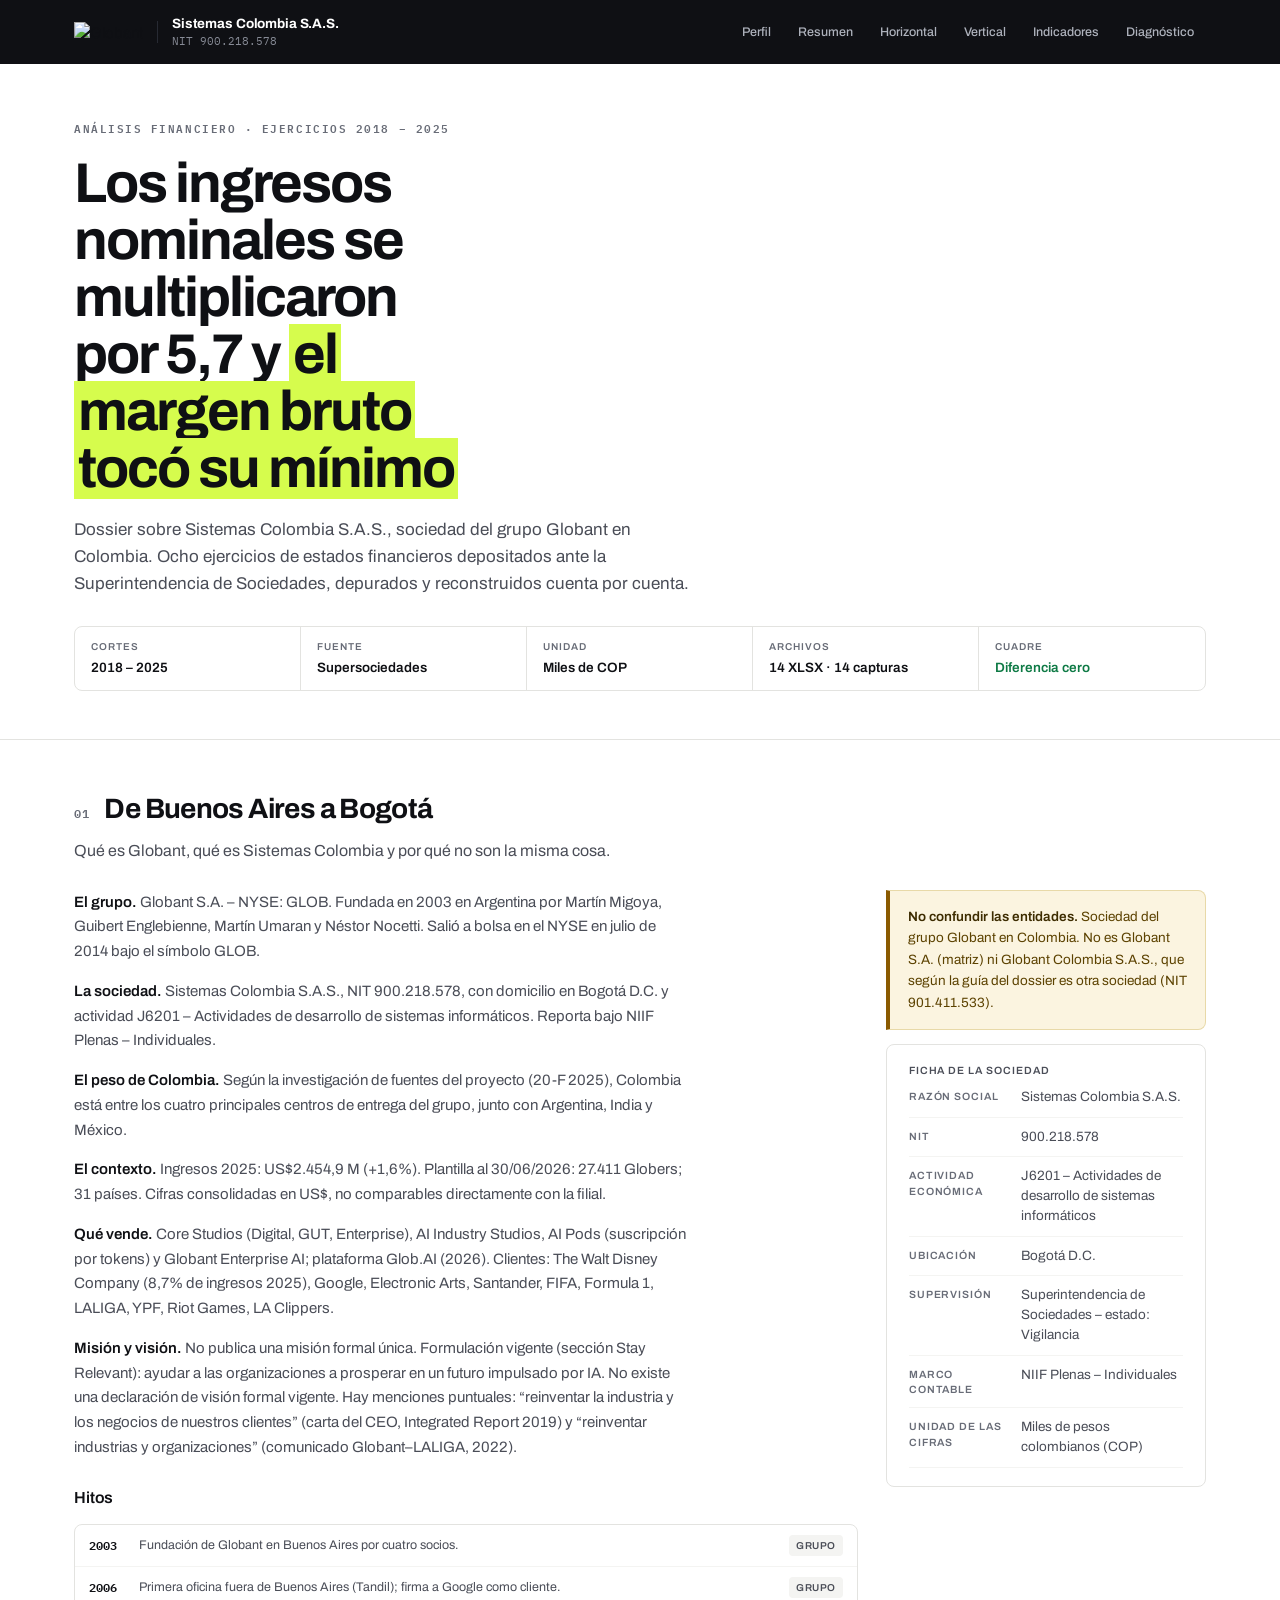
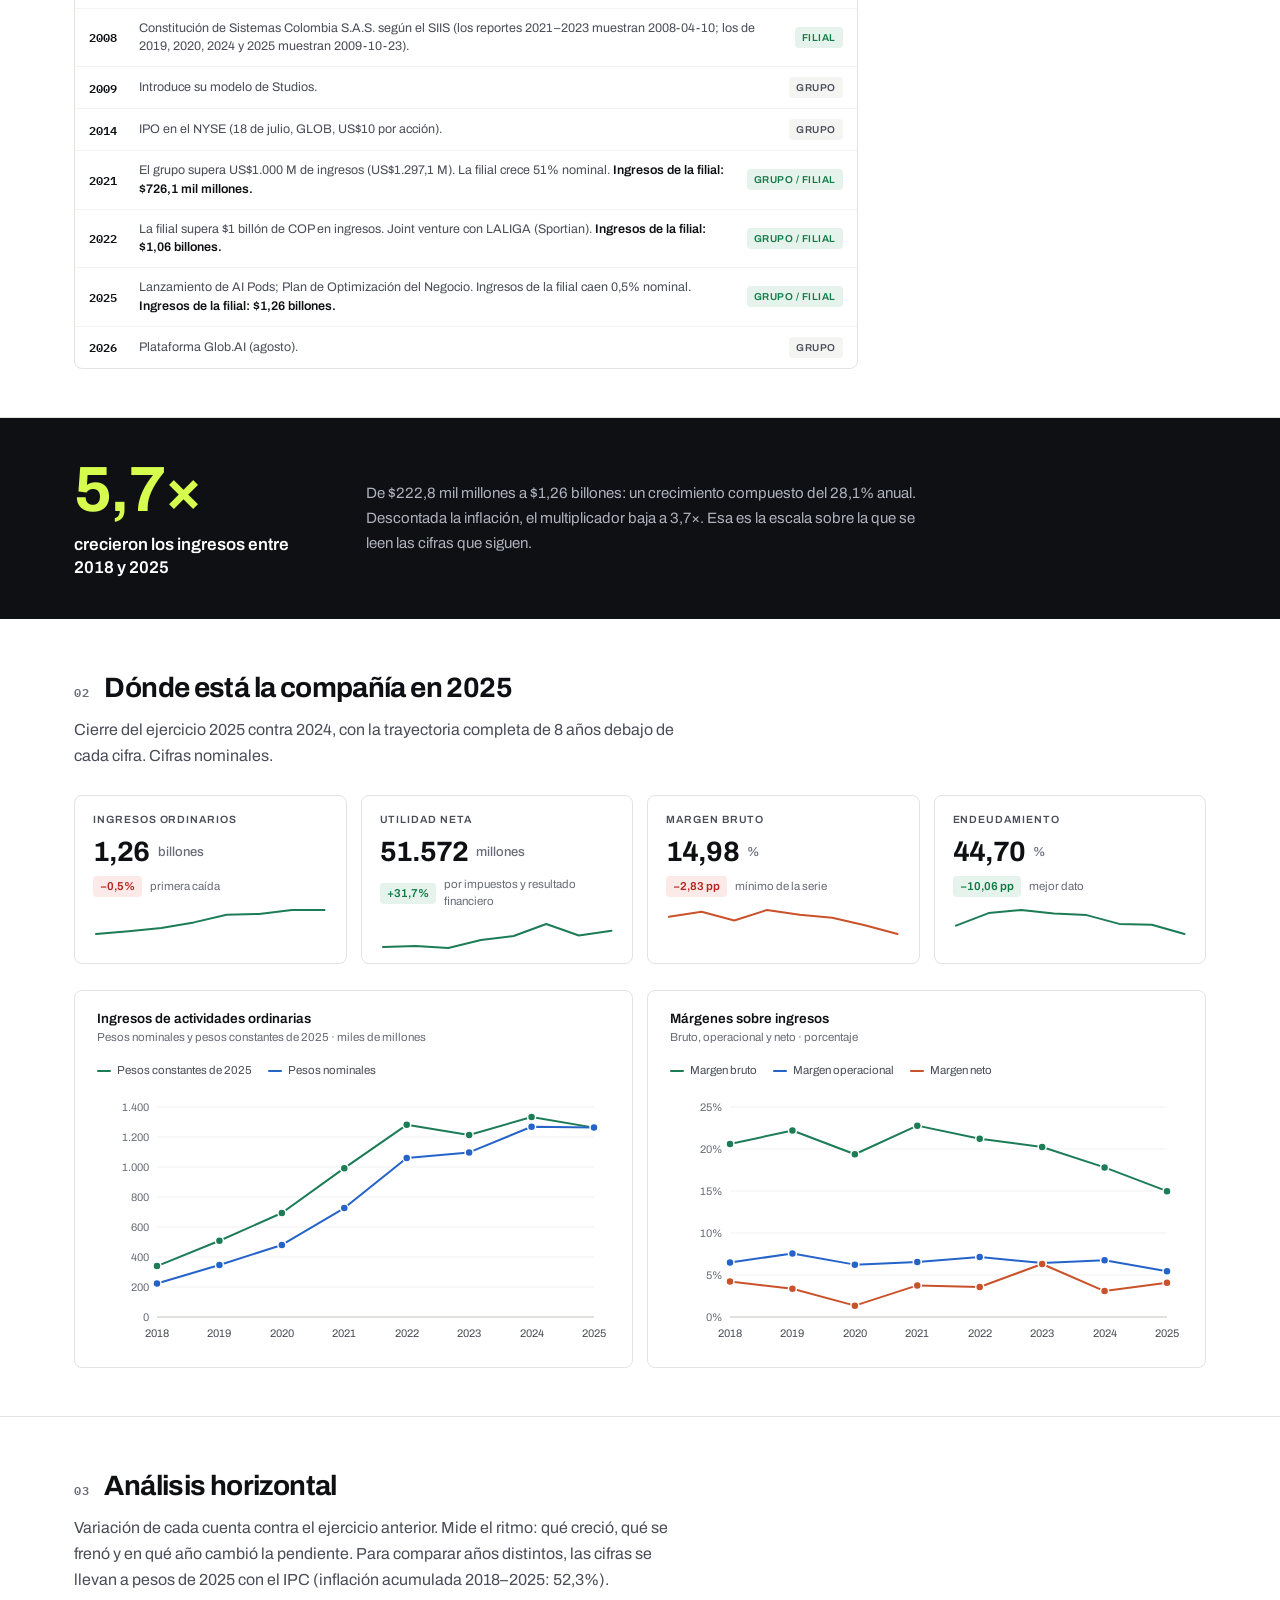
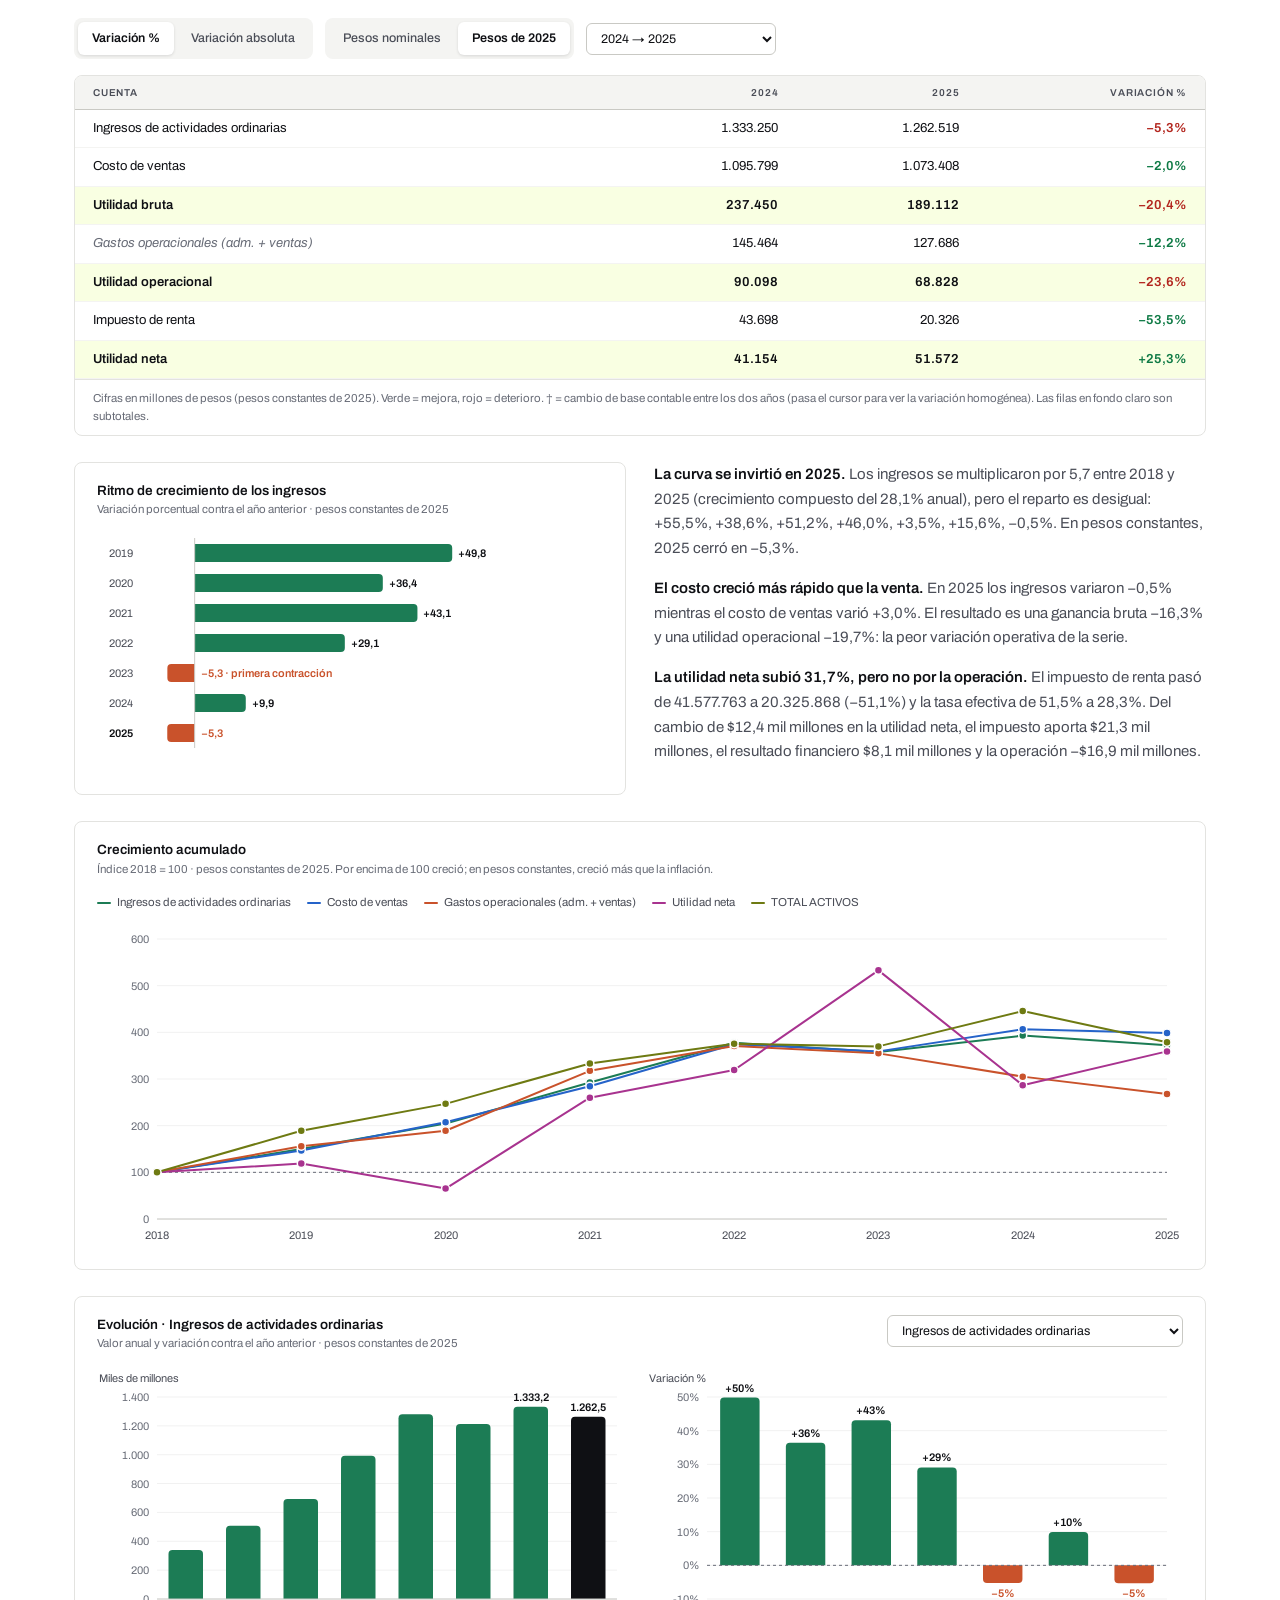
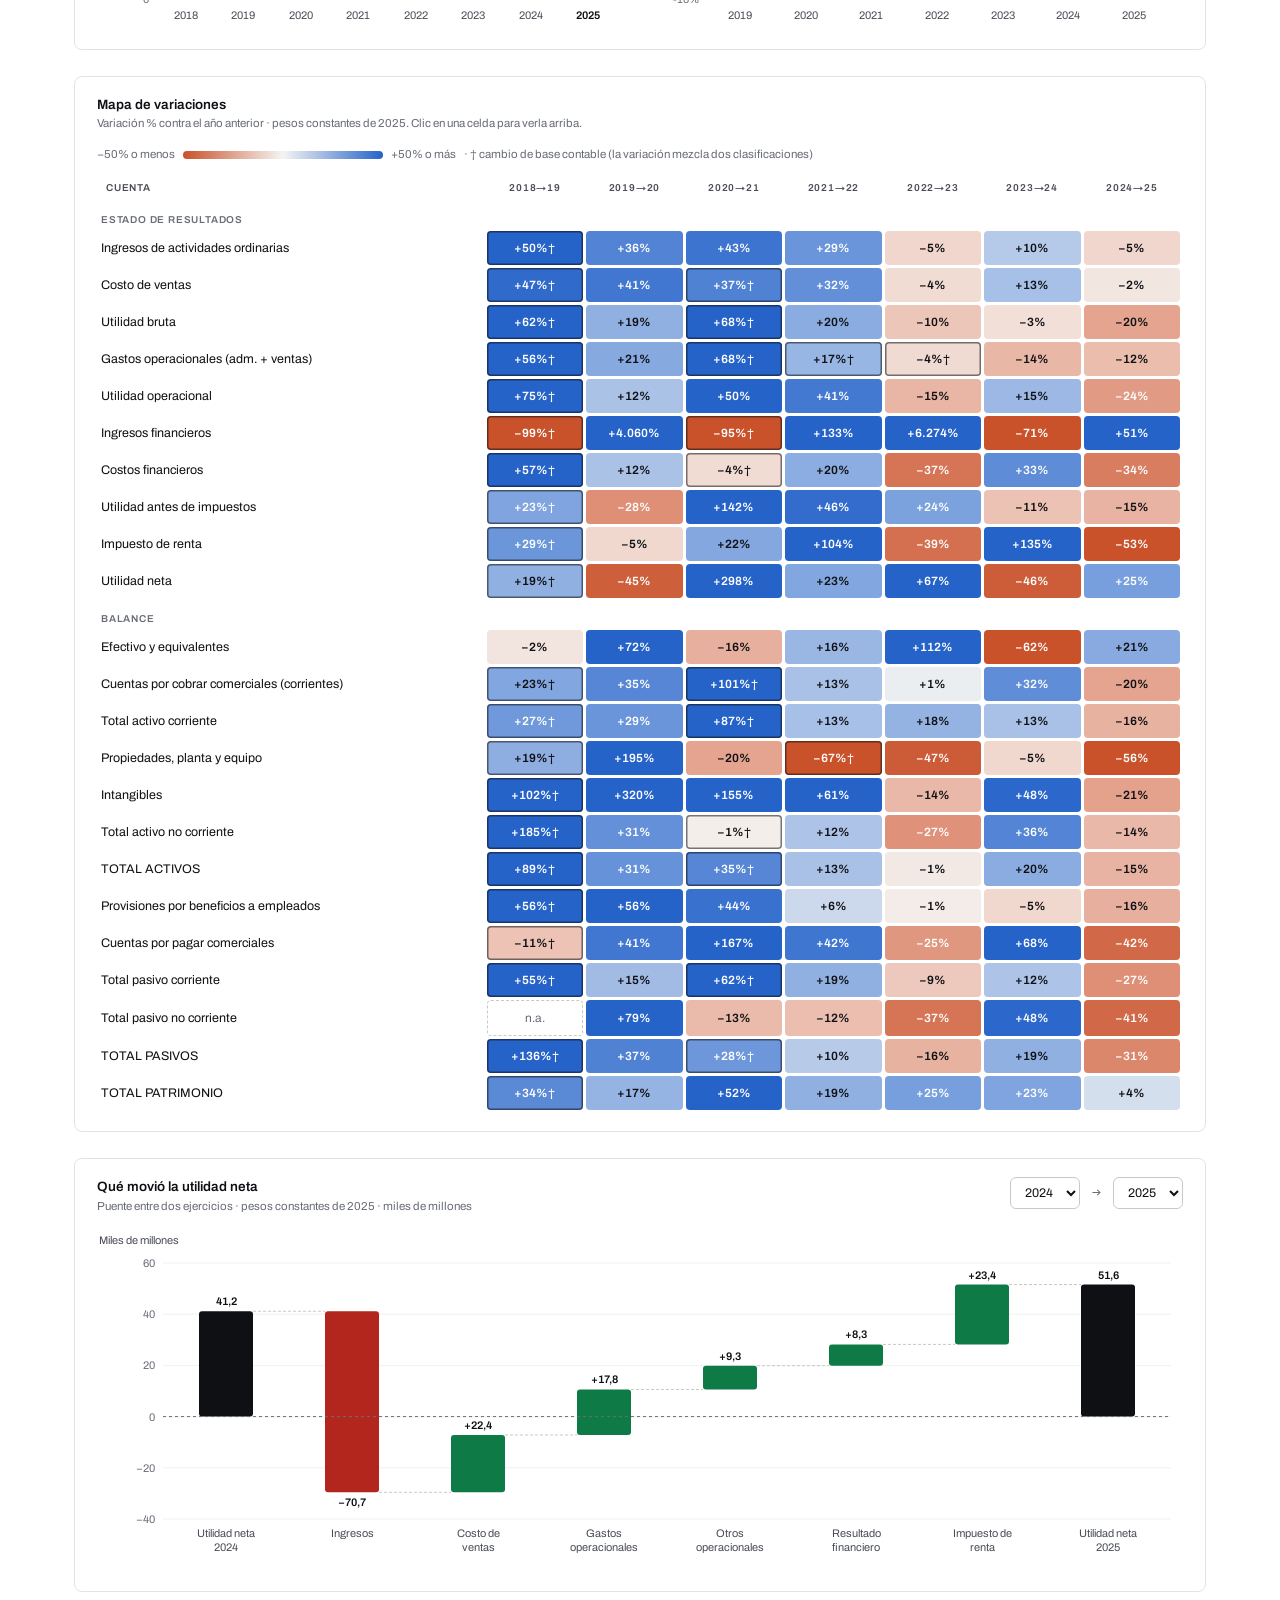
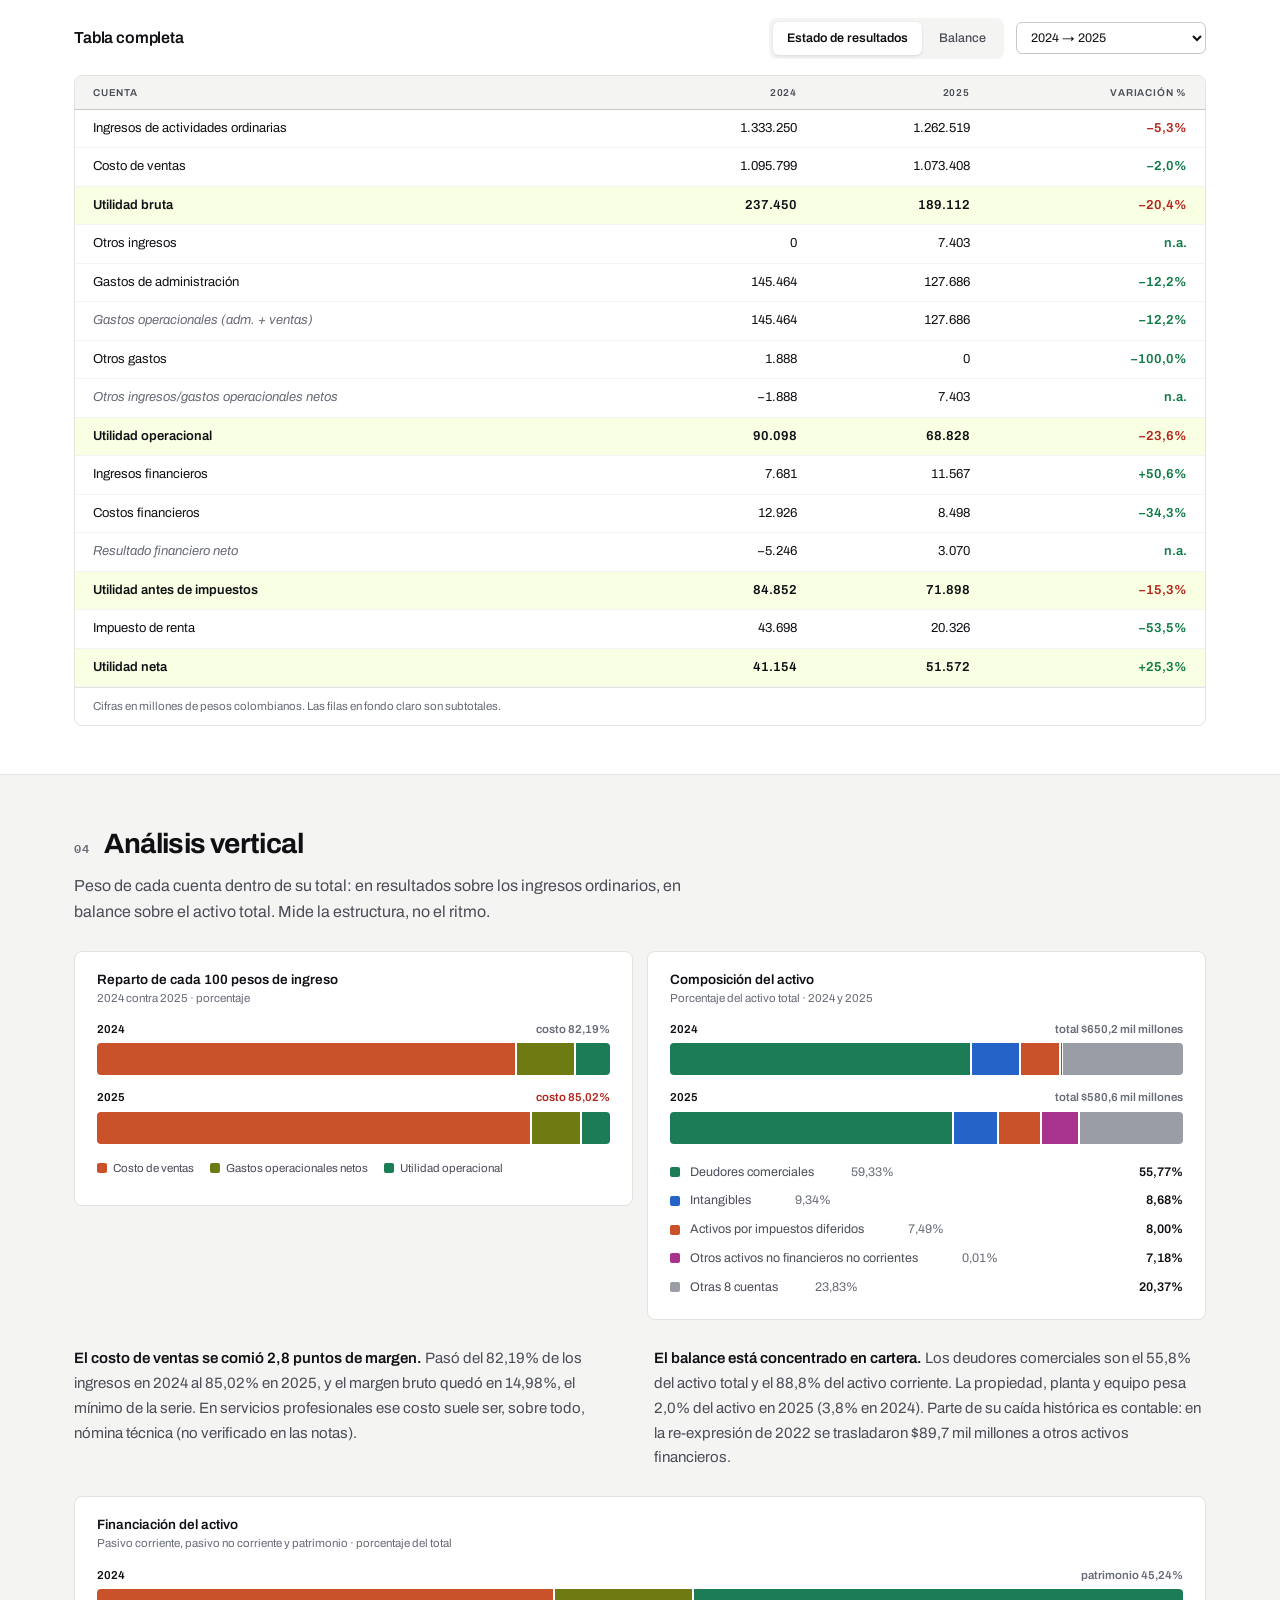
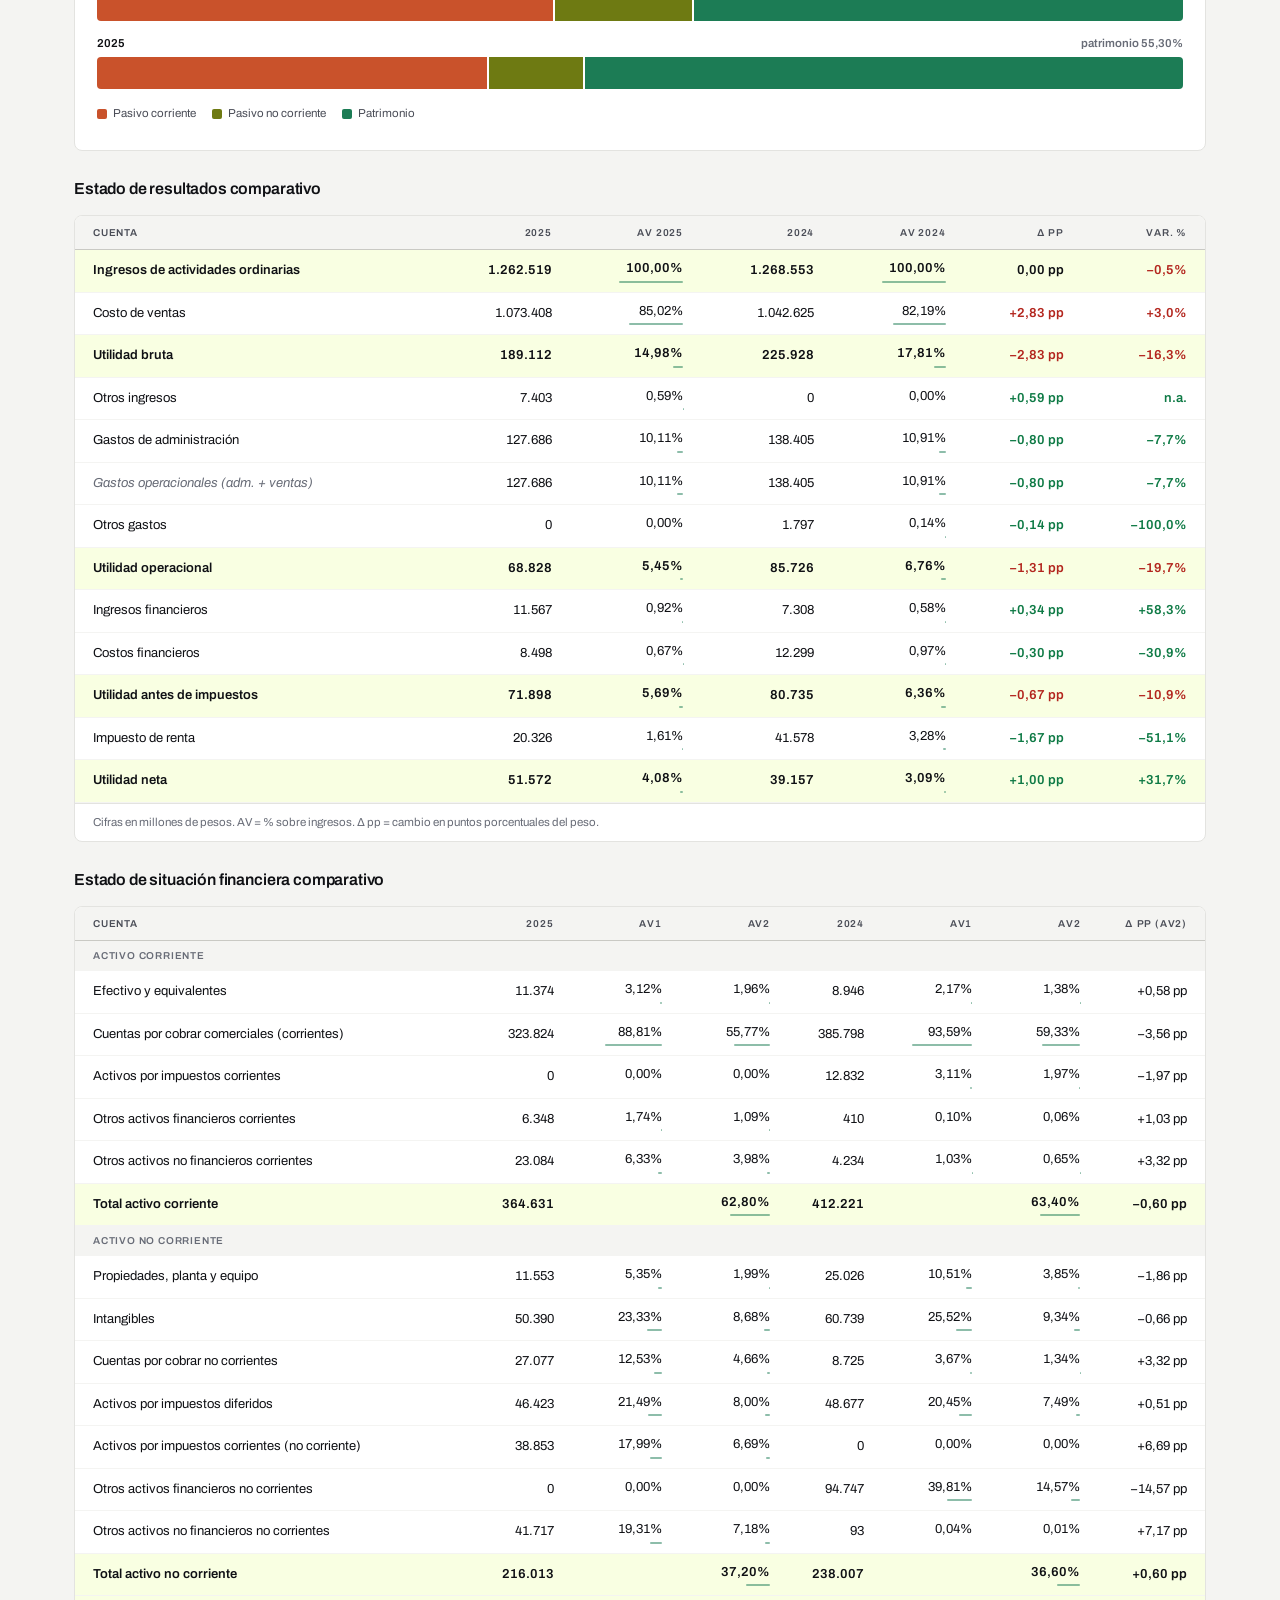
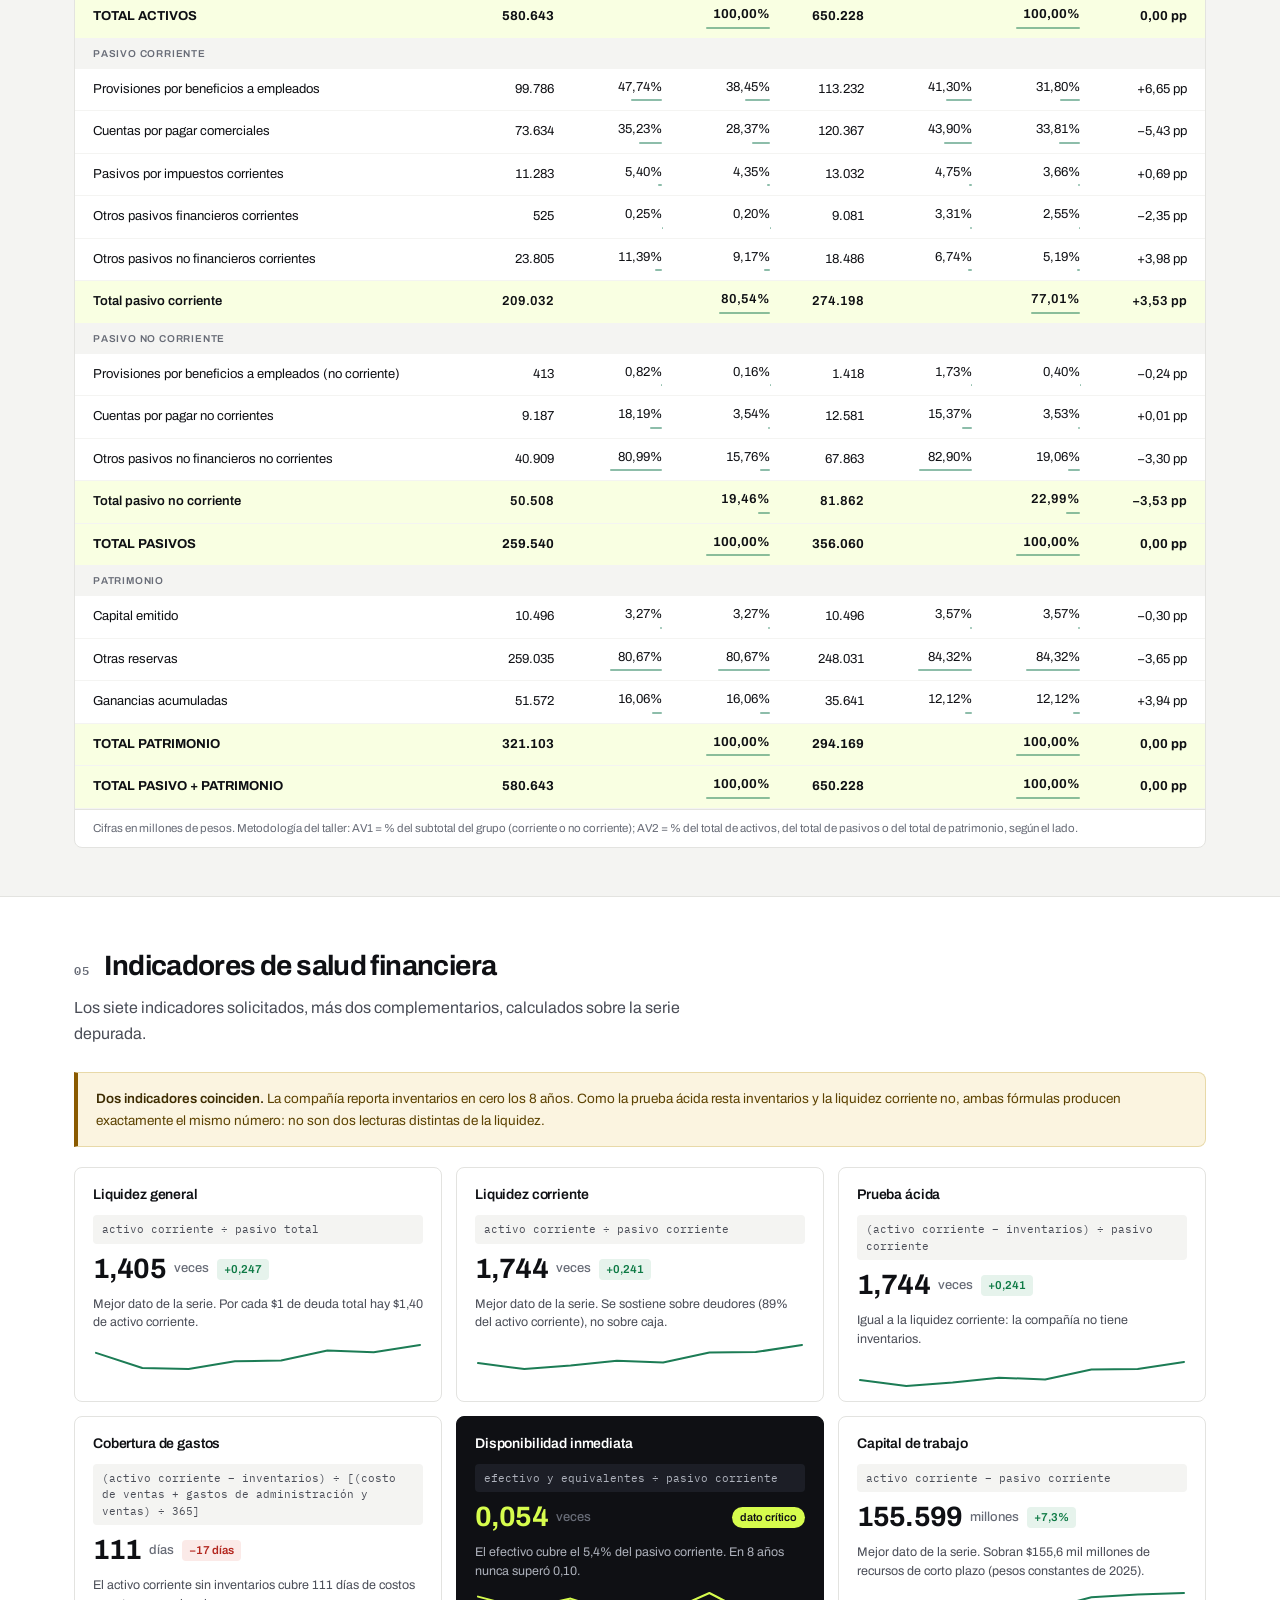
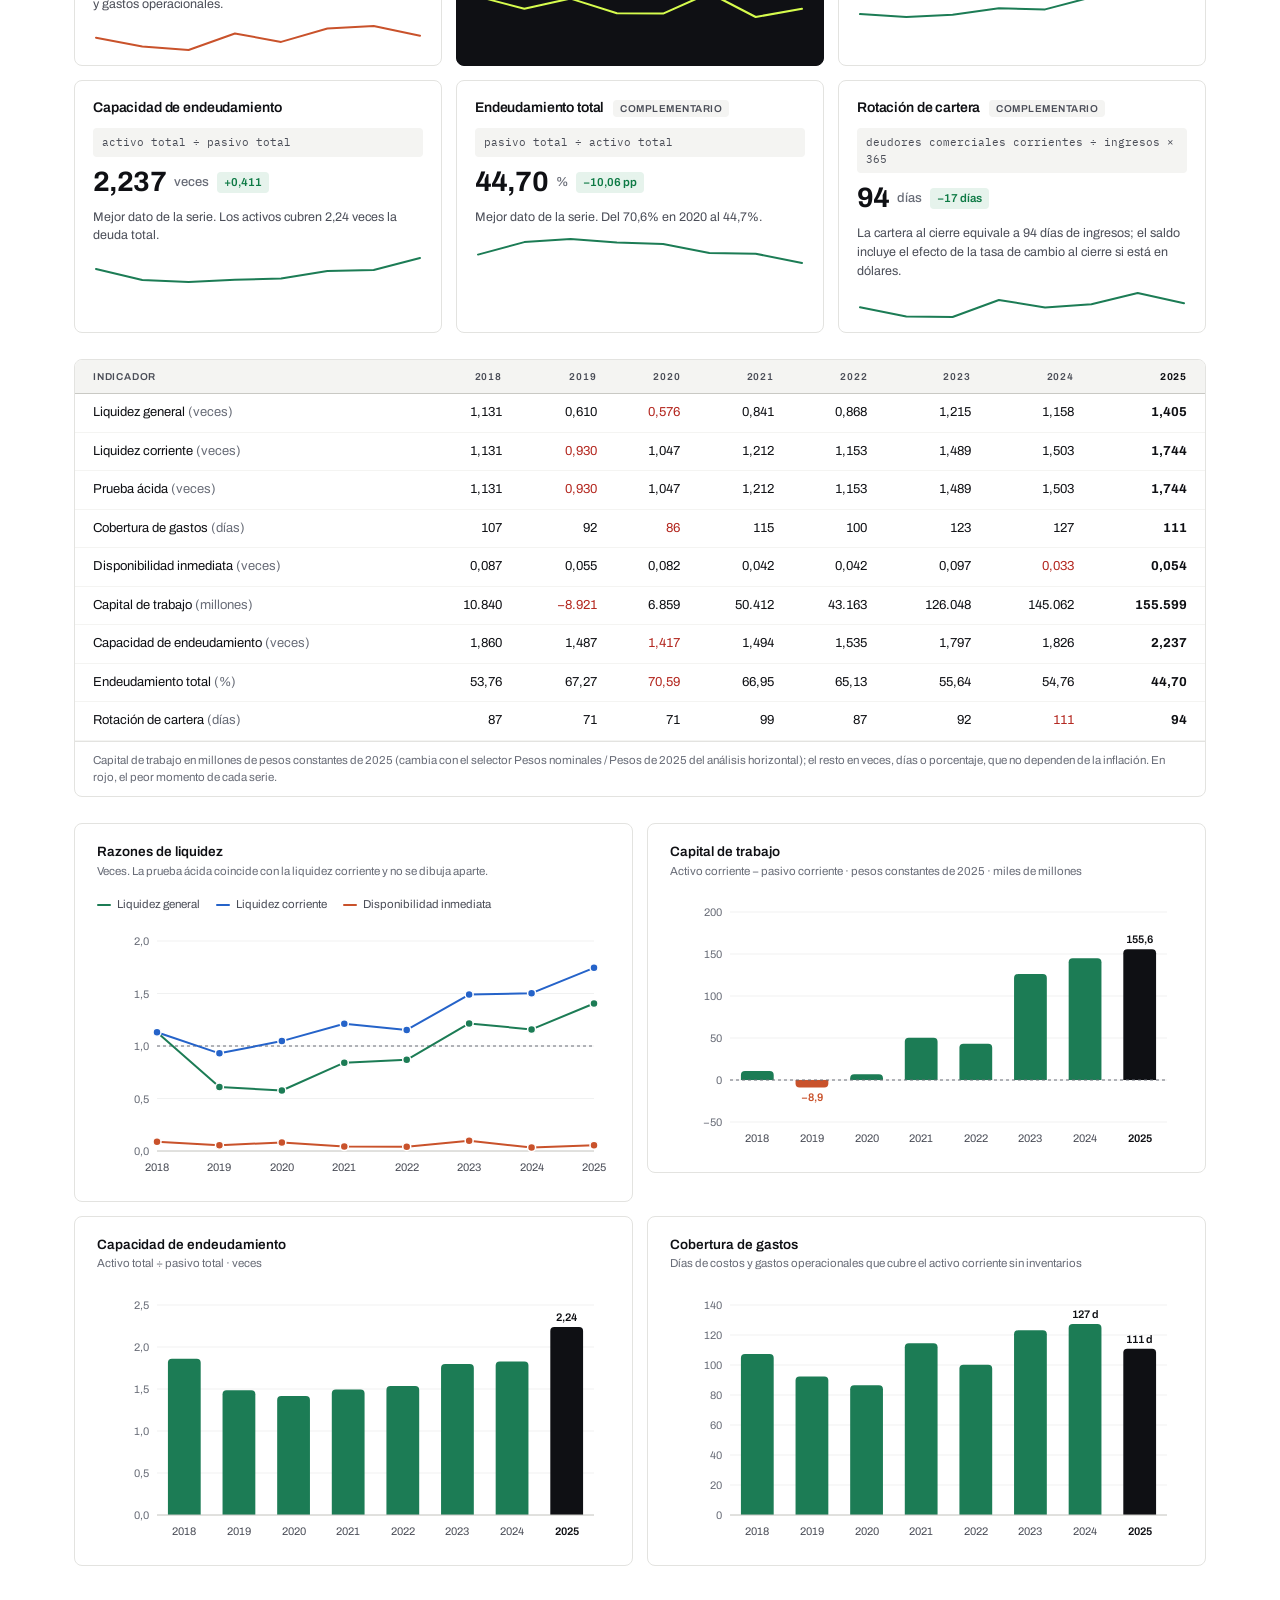
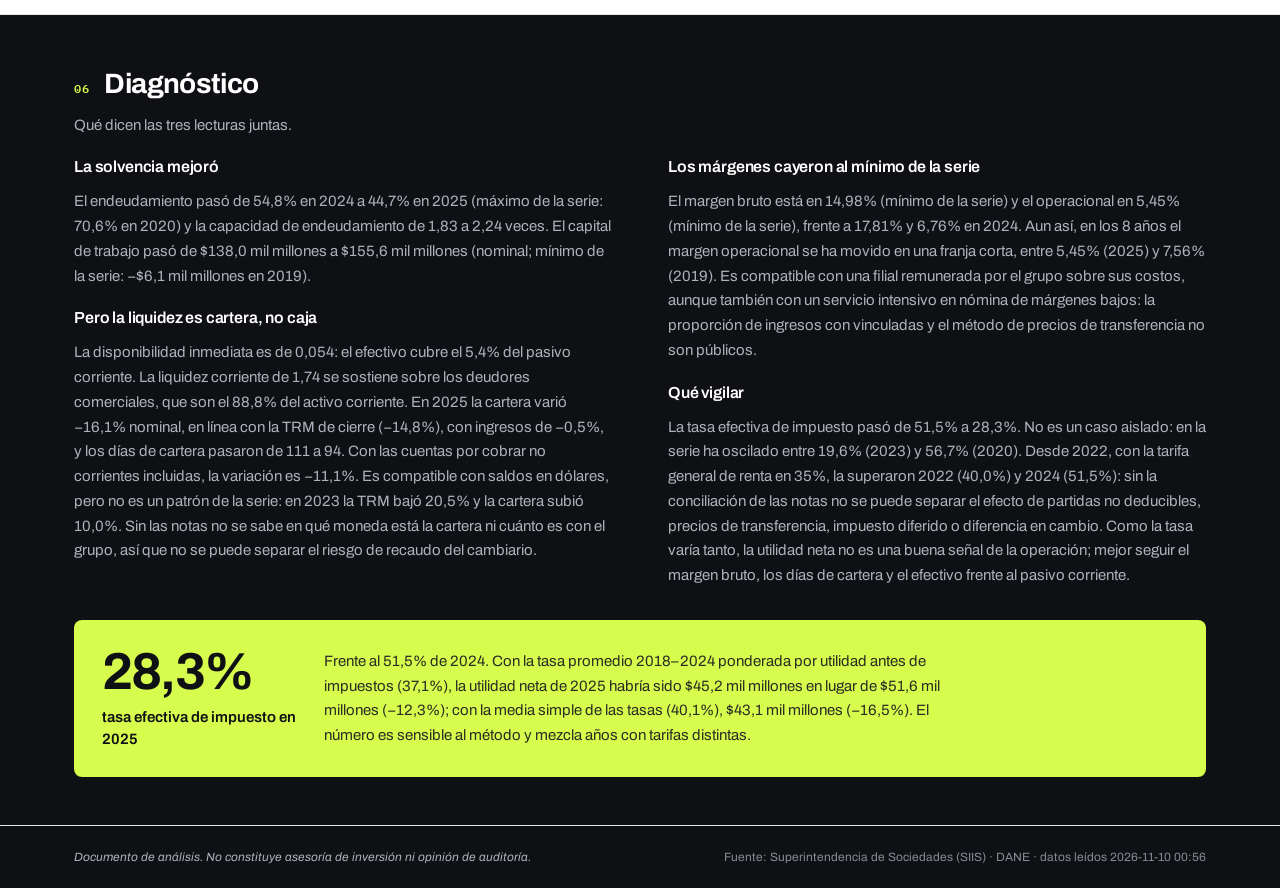
==== commit ed3b81b5: "Diagnóstico ajustado a la evidencia y retira el prompt de investigación - Liquidez: la coincidencia " ====
--- a/docs/index.html
+++ b/docs/index.html
@@ -396,12 +396,6 @@
 .diag .emph { margin-top: 32px; }
 .diag .emph p { color: #2A2C22; }
 
-/* Prompt */
-.prompt-box {
-  width: 100%; min-height: 300px; resize: vertical; font: 12px/1.6 var(--mono); color: var(--ink);
-  background: var(--bone); border: 1px solid var(--rule); border-radius: 8px; padding: 14px;
-}
-
 /* Pie */
 .footer { background: var(--ink); color: var(--nav-sub); font-size: 12px; }
 .footer .wrap { padding-top: 22px; padding-bottom: 22px; display: flex; flex-wrap: wrap; gap: 10px 24px; justify-content: space-between; align-items: center; }
@@ -603,16 +597,6 @@
           </div>
         </div>
 
-        <div class="card mt">
-          <div class="card-head-row">
-            <div>
-              <div class="card-title">Prompt para investigar las causas</div>
-              <div class="card-sub">Se arma con las variaciones reales más grandes. Pégalo en un asistente con búsqueda web.</div>
-            </div>
-            <button type="button" class="btn" id="btn-copiar">Copiar prompt</button>
-          </div>
-          <textarea id="txt-prompt" class="prompt-box" readonly></textarea>
-        </div>
       </div>
     </section>
 
@@ -713,7 +697,7 @@
   <div id="tooltip" class="tooltip" role="tooltip"></div>
 
   <script>window.LOGO_URL = "https://statics.globant.com/com/public/2025-11/Globant%20%281%29_0.svg";</script>
-  <script>window.DASHBOARD_DATA = {"meta":{"years":[2018,2019,2020,2021,2022,2023,2024,2025],"anioBaseReal":2025,"unidad":"Miles de pesos colombianos (COP)","generado":"2026-11-10 00:47"},"procedencia":[{"Año":2018,"Procedencia":"Comparativo del reporte 2019 (no hay reporte 2018)","Estado":"OK","Archivo ER":"900218578_InformeIntegral_2018-12-31_2019-12-31.xlsx","Archivo ESF":"900218578_SituacionFinanciera_2018-12-31_2019-12-31.xlsx","Columna":"Comparativa"},{"Año":2019,"Procedencia":"Cifra re-expresada en el reporte 2020","Estado":"AVISO","Archivo ER":"900218578_InformeIntegral_2019-12-31_2020-12-31.xlsx","Archivo ESF":"900218578_SituacionFinanciera_2019-12-31_2020-12-31.xlsx","Columna":"Comparativa"},{"Año":2020,"Procedencia":"Reporte 2020 (el comparativo del reporte 2021 está duplicado)","Estado":"OK","Archivo ER":"900218578_InformeIntegral_2019-12-31_2020-12-31.xlsx","Archivo ESF":"900218578_SituacionFinanciera_2019-12-31_2020-12-31.xlsx","Columna":"Actual"},{"Año":2021,"Procedencia":"Cifra re-expresada en el reporte 2022","Estado":"AVISO","Archivo ER":"900218578_InformeIntegral_2021-12-31_2022-12-31.xlsx","Archivo ESF":"900218578_SituacionFinanciera_2021-12-31_2022-12-31.xlsx","Columna":"Comparativa"},{"Año":2022,"Procedencia":"Cifra re-expresada en el reporte 2023","Estado":"AVISO","Archivo ER":"900218578_InformeIntegral_2022-12-31_2023-12-31.xlsx","Archivo ESF":"900218578_SituacionFinanciera_2022-12-31_2023-12-31.xlsx","Columna":"Comparativa"},{"Año":2023,"Procedencia":"Cifra re-expresada en el reporte 2024","Estado":"AVISO","Archivo ER":"900218578_InformeIntegral_2023-12-31_2024-12-31.xlsx","Archivo ESF":"900218578_SituacionFinanciera_2023-12-31_2024-12-31.xlsx","Columna":"Comparativa"},{"Año":2024,"Procedencia":"Reporte 2024; patrimonio re-expresado en el reporte 2025 (el resto de ese comparativo está corrido una fila)","Estado":"AVISO","Archivo ER":"900218578_InformeIntegral_2023-12-31_2024-12-31.xlsx","Archivo ESF":"900218578_SituacionFinanciera_2023-12-31_2024-12-31.xlsx","Columna":"Actual"},{"Año":2025,"Procedencia":"Reporte 2025","Estado":"OK","Archivo ER":"900218578_InformeIntegral_2024-12-31_2025-12-31.xlsx","Archivo ESF":"900218578_SituacionFinanciera_2024-12-31_2025-12-31.xlsx","Columna":"Actual"}],"homogenea":[{"Estado":"ER","ID":"ING","Cuenta":"Ingresos de actividades ordinarias","Año":2019,"Anterior homogéneo":222817558,"Actual homogéneo":347742446,"Fuente":"Reporte 2019 (ambas columnas, misma base)"},{"Estado":"ER","ID":"CV","Cuenta":"Costo de ventas","Año":2019,"Anterior homogéneo":176949301,"Actual homogéneo":271017407,"Fuente":"Reporte 2019 (ambas columnas, misma base)"},{"Estado":"ER","ID":"CV","Cuenta":"Costo de ventas","Año":2021,"Anterior homogéneo":387329602,"Actual homogéneo":594737380,"Fuente":"Reporte 2021 (ambas columnas, misma base)"},{"Estado":"ER","ID":"UB","Cuenta":"Utilidad bruta","Año":2019,"Anterior homogéneo":45868257,"Actual homogéneo":76725039,"Fuente":"Reporte 2019 (ambas columnas, misma base)"},{"Estado":"ER","ID":"UB","Cuenta":"Utilidad bruta","Año":2021,"Anterior homogéneo":93056023,"Actual homogéneo":131410779,"Fuente":"Reporte 2021 (ambas columnas, misma base)"},{"Estado":"ER","ID":"GV","Cuenta":"Gastos de ventas","Año":2022,"Anterior homogéneo":0,"Actual homogéneo":0,"Fuente":"Reporte 2022 (ambas columnas, misma base)"},{"Estado":"ER","ID":"GV","Cuenta":"Gastos de ventas","Año":2023,"Anterior homogéneo":146299321,"Actual homogéneo":153051701,"Fuente":"Reporte 2023 (ambas columnas, misma base)"},{"Estado":"ER","ID":"GA","Cuenta":"Gastos de administración","Año":2019,"Anterior homogéneo":31315347,"Actual homogéneo":48035070,"Fuente":"Reporte 2019 (ambas columnas, misma base)"},{"Estado":"ER","ID":"GA","Cuenta":"Gastos de administración","Año":2021,"Anterior homogéneo":62449390,"Actual homogéneo":76761235,"Fuente":"Reporte 2021 (ambas columnas, misma base)"},{"Estado":"ER","ID":"GA","Cuenta":"Gastos de administración","Año":2022,"Anterior homogéneo":110782931,"Actual homogéneo":146299321,"Fuente":"Reporte 2022 (ambas columnas, misma base)"},{"Estado":"ER","ID":"GA","Cuenta":"Gastos de administración","Año":2023,"Anterior homogéneo":0,"Actual homogéneo":0,"Fuente":"Reporte 2023 (ambas columnas, misma base)"},{"Estado":"ER","ID":"OG","Cuenta":"Otros gastos","Año":2019,"Anterior homogéneo":100325,"Actual homogéneo":57695,"Fuente":"Reporte 2019 (ambas columnas, misma base)"},{"Estado":"ER","ID":"UO","Cuenta":"Utilidad operacional","Año":2019,"Anterior homogéneo":14452585,"Actual homogéneo":28632274,"Fuente":"Reporte 2019 (ambas columnas, misma base)"},{"Estado":"ER","ID":"IF","Cuenta":"Ingresos financieros","Año":2019,"Anterior homogéneo":6581897,"Actual homogéneo":10829155,"Fuente":"Reporte 2019 (ambas columnas, misma base)"},{"Estado":"ER","ID":"IF","Cuenta":"Ingresos financieros","Año":2021,"Anterior homogéneo":2667661,"Actual homogéneo":17843788,"Fuente":"Reporte 2021 (ambas columnas, misma base)"},{"Estado":"ER","ID":"CF","Cuenta":"Costos financieros","Año":2019,"Anterior homogéneo":5010705,"Actual homogéneo":15856154,"Fuente":"Reporte 2019 (ambas columnas, misma base)"},{"Estado":"ER","ID":"CF","Cuenta":"Costos financieros","Año":2021,"Anterior homogéneo":9302902,"Actual homogéneo":7081625,"Fuente":"Reporte 2021 (ambas columnas, misma base)"},{"Estado":"ER","ID":"COB","Cuenta":"Ganancias (pérdidas) de cobertura","Año":2019,"Anterior homogéneo":0,"Actual homogéneo":0,"Fuente":"Reporte 2019 (ambas columnas, misma base)"},{"Estado":"ER","ID":"COB","Cuenta":"Ganancias (pérdidas) de cobertura","Año":2021,"Anterior homogéneo":-8307832,"Actual homogéneo":-20062138,"Fuente":"Reporte 2021 (ambas columnas, misma base)"},{"Estado":"ER","ID":"UAI","Cuenta":"Utilidad antes de impuestos","Año":2019,"Anterior homogéneo":16023777,"Actual homogéneo":23605275,"Fuente":"Reporte 2019 (ambas columnas, misma base)"},{"Estado":"ER","ID":"IMP","Cuenta":"Impuesto de renta","Año":2019,"Anterior homogéneo":6593178,"Actual homogéneo":8803564,"Fuente":"Reporte 2019 (ambas columnas, misma base)"},{"Estado":"ER","ID":"UN","Cuenta":"Utilidad neta","Año":2019,"Anterior homogéneo":9430599,"Actual homogéneo":14801711,"Fuente":"Reporte 2019 (ambas columnas, misma base)"},{"Estado":"ESF","ID":"CxC","Cuenta":"Cuentas por cobrar comerciales (corrientes)","Año":2019,"Anterior homogéneo":53060837,"Actual homogéneo":67607331,"Fuente":"Reporte 2019 (ambas columnas, misma base)"},{"Estado":"ESF","ID":"CxC","Cuenta":"Cuentas por cobrar comerciales (corrientes)","Año":2021,"Anterior homogéneo":"","Actual homogéneo":"","Fuente":"No disponible: el comparativo del reporte 2021 está dañado"},{"Estado":"ESF","ID":"OANFC","Cuenta":"Otros activos no financieros corrientes","Año":2019,"Anterior homogéneo":3500431,"Actual homogéneo":5642740,"Fuente":"Reporte 2019 (ambas columnas, misma base)"},{"Estado":"ESF","ID":"AC","Cuenta":"Total activo corriente","Año":2019,"Anterior homogéneo":61274076,"Actual homogéneo":85091435,"Fuente":"Reporte 2019 (ambas columnas, misma base)"},{"Estado":"ESF","ID":"AC","Cuenta":"Total activo corriente","Año":2021,"Anterior homogéneo":"","Actual homogéneo":"","Fuente":"No disponible: el comparativo del reporte 2021 está dañado"},{"Estado":"ESF","ID":"PPE","Cuenta":"Propiedades, planta y equipo","Año":2019,"Anterior homogéneo":36846714,"Actual homogéneo":43195375,"Fuente":"Reporte 2019 (ambas columnas, misma base)"},{"Estado":"ESF","ID":"PPE","Cuenta":"Propiedades, planta y equipo","Año":2022,"Anterior homogéneo":114895569,"Actual homogéneo":132934182,"Fuente":"Reporte 2022 (ambas columnas, misma base)"},{"Estado":"ESF","ID":"INT","Cuenta":"Intangibles","Año":2019,"Anterior homogéneo":941334,"Actual homogéneo":1965431,"Fuente":"Reporte 2019 (ambas columnas, misma base)"},{"Estado":"ESF","ID":"CxCNC","Cuenta":"Cuentas por cobrar no corrientes","Año":2021,"Anterior homogéneo":"","Actual homogéneo":"","Fuente":"No disponible: el comparativo del reporte 2021 está dañado"},{"Estado":"ESF","ID":"AID","Cuenta":"Activos por impuestos diferidos","Año":2019,"Anterior homogéneo":1670066,"Actual homogéneo":2964885,"Fuente":"Reporte 2019 (ambas columnas, misma base)"},{"Estado":"ESF","ID":"AID","Cuenta":"Activos por impuestos diferidos","Año":2021,"Anterior homogéneo":"","Actual homogéneo":"","Fuente":"No disponible: el comparativo del reporte 2021 está dañado"},{"Estado":"ESF","ID":"AID","Cuenta":"Activos por impuestos diferidos","Año":2023,"Anterior homogéneo":0,"Actual homogéneo":0,"Fuente":"Reporte 2023 (ambas columnas, misma base)"},{"Estado":"ESF","ID":"AICNC","Cuenta":"Activos por impuestos corrientes (no corriente)","Año":2023,"Anterior homogéneo":0,"Actual homogéneo":37759955,"Fuente":"Reporte 2023 (ambas columnas, misma base)"},{"Estado":"ESF","ID":"OAFNC","Cuenta":"Otros activos financieros no corrientes","Año":2022,"Anterior homogéneo":0,"Actual homogéneo":0,"Fuente":"Reporte 2022 (ambas columnas, misma base)"},{"Estado":"ESF","ID":"OANFNC","Cuenta":"Otros activos no financieros no corrientes","Año":2019,"Anterior homogéneo":0,"Actual homogéneo":61140740,"Fuente":"Reporte 2019 (ambas columnas, misma base)"},{"Estado":"ESF","ID":"ANC","Cuenta":"Total activo no corriente","Año":2019,"Anterior homogéneo":39458114,"Actual homogéneo":109266431,"Fuente":"Reporte 2019 (ambas columnas, misma base)"},{"Estado":"ESF","ID":"ANC","Cuenta":"Total activo no corriente","Año":2021,"Anterior homogéneo":"","Actual homogéneo":"","Fuente":"No disponible: el comparativo del reporte 2021 está dañado"},{"Estado":"ESF","ID":"AT","Cuenta":"TOTAL ACTIVOS","Año":2019,"Anterior homogéneo":100732190,"Actual homogéneo":194357866,"Fuente":"Reporte 2019 (ambas columnas, misma base)"},{"Estado":"ESF","ID":"AT","Cuenta":"TOTAL ACTIVOS","Año":2021,"Anterior homogéneo":"","Actual homogéneo":"","Fuente":"No disponible: el comparativo del reporte 2021 está dañado"},{"Estado":"ESF","ID":"PBE","Cuenta":"Provisiones por beneficios a empleados","Año":2019,"Anterior homogéneo":22567225,"Actual homogéneo":36449813,"Fuente":"Reporte 2019 (ambas columnas, misma base)"},{"Estado":"ESF","ID":"CxP","Cuenta":"Cuentas por pagar comerciales","Año":2019,"Anterior homogéneo":13741524,"Actual homogéneo":12751855,"Fuente":"Reporte 2019 (ambas columnas, misma base)"},{"Estado":"ESF","ID":"PIC","Cuenta":"Pasivos por impuestos corrientes","Año":2019,"Anterior homogéneo":5979882,"Actual homogéneo":7270946,"Fuente":"Reporte 2019 (ambas columnas, misma base)"},{"Estado":"ESF","ID":"OPFC","Cuenta":"Otros pasivos financieros corrientes","Año":2019,"Anterior homogéneo":11866155,"Actual homogéneo":14549483,"Fuente":"Reporte 2019 (ambas columnas, misma base)"},{"Estado":"ESF","ID":"OPFC","Cuenta":"Otros pasivos financieros corrientes","Año":2021,"Anterior homogéneo":"","Actual homogéneo":"","Fuente":"No disponible: el comparativo del reporte 2021 está dañado"},{"Estado":"ESF","ID":"OPFC","Cuenta":"Otros pasivos financieros corrientes","Año":2022,"Anterior homogéneo":18552066,"Actual homogéneo":27462103,"Fuente":"Reporte 2022 (ambas columnas, misma base)"},{"Estado":"ESF","ID":"OPFC","Cuenta":"Otros pasivos financieros corrientes","Año":2023,"Anterior homogéneo":21334077,"Actual homogéneo":16000639,"Fuente":"Reporte 2023 (ambas columnas, misma base)"},{"Estado":"ESF","ID":"OPNFC","Cuenta":"Otros pasivos no financieros corrientes","Año":2022,"Anterior homogéneo":9978814,"Actual homogéneo":9992514,"Fuente":"Reporte 2022 (ambas columnas, misma base)"},{"Estado":"ESF","ID":"OPNFC","Cuenta":"Otros pasivos no financieros corrientes","Año":2023,"Anterior homogéneo":16120540,"Actual homogéneo":0,"Fuente":"Reporte 2023 (ambas columnas, misma base)"},{"Estado":"ESF","ID":"PC","Cuenta":"Total pasivo corriente","Año":2019,"Anterior homogéneo":54154786,"Actual homogéneo":87138554,"Fuente":"Reporte 2019 (ambas columnas, misma base)"},{"Estado":"ESF","ID":"PC","Cuenta":"Total pasivo corriente","Año":2021,"Anterior homogéneo":"","Actual homogéneo":"","Fuente":"No disponible: el comparativo del reporte 2021 está dañado"},{"Estado":"ESF","ID":"PBENC","Cuenta":"Provisiones por beneficios a empleados (no corriente)","Año":2022,"Anterior homogéneo":0,"Actual homogéneo":679418,"Fuente":"Reporte 2022 (ambas columnas, misma base)"},{"Estado":"ESF","ID":"PBENC","Cuenta":"Provisiones por beneficios a empleados (no corriente)","Año":2023,"Anterior homogéneo":0,"Actual homogéneo":0,"Fuente":"Reporte 2023 (ambas columnas, misma base)"},{"Estado":"ESF","ID":"OPNC","Cuenta":"Otras provisiones no corrientes","Año":2022,"Anterior homogéneo":0,"Actual homogéneo":904317,"Fuente":"Reporte 2022 (ambas columnas, misma base)"},{"Estado":"ESF","ID":"OPNC","Cuenta":"Otras provisiones no corrientes","Año":2023,"Anterior homogéneo":0,"Actual homogéneo":0,"Fuente":"Reporte 2023 (ambas columnas, misma base)"},{"Estado":"ESF","ID":"OPFNC","Cuenta":"Otros pasivos financieros no corrientes","Año":2022,"Anterior homogéneo":0,"Actual homogéneo":0,"Fuente":"Reporte 2022 (ambas columnas, misma base)"},{"Estado":"ESF","ID":"OPFNC","Cuenta":"Otros pasivos financieros no corrientes","Año":2023,"Anterior homogéneo":51614635,"Actual homogéneo":43381496,"Fuente":"Reporte 2023 (ambas columnas, misma base)"},{"Estado":"ESF","ID":"OPNFNC","Cuenta":"Otros pasivos no financieros no corrientes","Año":2022,"Anterior homogéneo":55960932,"Actual homogéneo":51614635,"Fuente":"Reporte 2022 (ambas columnas, misma base)"},{"Estado":"ESF","ID":"OPNFNC","Cuenta":"Otros pasivos no financieros no corrientes","Año":2023,"Anterior homogéneo":1583735,"Actual homogéneo":1807668,"Fuente":"Reporte 2023 (ambas columnas, misma base)"},{"Estado":"ESF","ID":"PT","Cuenta":"TOTAL PASIVOS","Año":2019,"Anterior homogéneo":54154786,"Actual homogéneo":132912706,"Fuente":"Reporte 2019 (ambas columnas, misma base)"},{"Estado":"ESF","ID":"PT","Cuenta":"TOTAL PASIVOS","Año":2021,"Anterior homogéneo":"","Actual homogéneo":"","Fuente":"No disponible: el comparativo del reporte 2021 está dañado"},{"Estado":"ESF","ID":"OPP","Cuenta":"Otras participaciones en el patrimonio","Año":2024,"Anterior homogéneo":31118509,"Actual homogéneo":26721326,"Fuente":"Reporte 2024 (ambas columnas, misma base)"},{"Estado":"ESF","ID":"ORES","Cuenta":"Otras reservas","Año":2019,"Anterior homogéneo":16308788,"Actual homogéneo":25739387,"Fuente":"Reporte 2019 (ambas columnas, misma base)"},{"Estado":"ESF","ID":"ORES","Cuenta":"Otras reservas","Año":2024,"Anterior homogéneo":110934645,"Actual homogéneo":221309829,"Fuente":"Reporte 2024 (ambas columnas, misma base)"},{"Estado":"ESF","ID":"GACU","Cuenta":"Ganancias acumuladas","Año":2019,"Anterior homogéneo":9531353,"Actual homogéneo":13233604,"Fuente":"Reporte 2019 (ambas columnas, misma base)"},{"Estado":"ESF","ID":"PAT","Cuenta":"TOTAL PATRIMONIO","Año":2019,"Anterior homogéneo":46577404,"Actual homogéneo":61445160,"Fuente":"Reporte 2019 (ambas columnas, misma base)"},{"Estado":"ESF","ID":"TPP","Cuenta":"TOTAL PASIVO + PATRIMONIO","Año":2019,"Anterior homogéneo":100732190,"Actual homogéneo":194357866,"Fuente":"Reporte 2019 (ambas columnas, misma base)"},{"Estado":"ESF","ID":"TPP","Cuenta":"TOTAL PASIVO + PATRIMONIO","Año":2021,"Anterior homogéneo":"","Actual homogéneo":"","Fuente":"No disponible: el comparativo del reporte 2021 está dañado"}],"cuadre":{"maxDiferencia":0,"ok":true},"empresa":[{"clave":"Razón social","valor":"Sistemas Colombia S.A.S."},{"clave":"Relación con el grupo","valor":"Sociedad del grupo Globant en Colombia. No es Globant S.A. (matriz) ni Globant Colombia S.A.S., que según la guía del dossier es otra sociedad (NIT 901.411.533)."},{"clave":"NIT","valor":"900.218.578"},{"clave":"Actividad económica (CIIU)","valor":"J6201 – Actividades de desarrollo de sistemas informáticos"},{"clave":"Ubicación","valor":"Bogotá D.C."},{"clave":"Supervisión","valor":"Superintendencia de Sociedades – estado: Vigilancia"},{"clave":"Marco contable","valor":"NIIF Plenas – Individuales"},{"clave":"Unidad de las cifras","valor":"Miles de pesos colombianos (COP)"},{"clave":"Fuente de las cifras","valor":"SIIS – Superintendencia de Sociedades (Informe Integral y Situación Financiera, cortes 2019–2025)"},{"clave":"Grupo","valor":"Globant S.A. – NYSE: GLOB. Fundada en 2003 en Argentina por Martín Migoya, Guibert Englebienne, Martín Umaran y Néstor Nocetti."},{"clave":"Misión","valor":"No publica una misión formal única. Formulación vigente (sección Stay Relevant): ayudar a las organizaciones a prosperar en un futuro impulsado por IA."},{"clave":"Visión","valor":"No existe una declaración de visión formal vigente. Hay menciones puntuales: “reinventar la industria y los negocios de nuestros clientes” (carta del CEO, Integrated Report 2019) y “reinventar industrias y organizaciones” (comunicado Globant–LALIGA, 2022)."},{"clave":"Servicios","valor":"Core Studios (Digital, GUT, Enterprise), AI Industry Studios, AI Pods (suscripción por tokens) y Globant Enterprise AI; plataforma Glob.AI (2026)."},{"clave":"Clientes","valor":"The Walt Disney Company (8,7% de ingresos 2025), Google, Electronic Arts, Santander, FIFA, Formula 1, LALIGA, YPF, Riot Games, LA Clippers."},{"clave":"Cifras del grupo","valor":"Ingresos 2025: US$2.454,9 M (+1,6%). Plantilla al 30/06/2026: 27.411 Globers; 31 países. Cifras consolidadas en US$, no comparables directamente con la filial."},{"clave":"Rol de Colombia","valor":"Según la investigación de fuentes del proyecto (20-F 2025), Colombia está entre los cuatro principales centros de entrega del grupo, junto con Argentina, India y México."}],"hitos":[{"Año":2003,"Hito":"Fundación de Globant en Buenos Aires por cuatro socios.","Ámbito":"Grupo"},{"Año":2006,"Hito":"Primera oficina fuera de Buenos Aires (Tandil); firma a Google como cliente.","Ámbito":"Grupo"},{"Año":2008,"Hito":"Constitución de Sistemas Colombia S.A.S. según el SIIS (los reportes 2021–2023 muestran 2008-04-10; los de 2019, 2020, 2024 y 2025 muestran 2009-10-23).","Ámbito":"Filial"},{"Año":2009,"Hito":"Introduce su modelo de Studios.","Ámbito":"Grupo"},{"Año":2014,"Hito":"IPO en el NYSE (18 de julio, GLOB, US$10 por acción).","Ámbito":"Grupo"},{"Año":2021,"Hito":"El grupo supera US$1.000 M de ingresos (US$1.297,1 M). La filial crece 51% nominal.","Ámbito":"Grupo / Filial"},{"Año":2022,"Hito":"La filial supera $1 billón de COP en ingresos. Joint venture con LALIGA (Sportian).","Ámbito":"Grupo / Filial"},{"Año":2025,"Hito":"Lanzamiento de AI Pods; Plan de Optimización del Negocio. Ingresos de la filial caen 0,5% nominal.","Ámbito":"Grupo / Filial"},{"Año":2026,"Hito":"Plataforma Glob.AI (agosto).","Ámbito":"Grupo"}],"notas":[{"N°":1,"Tema":"El balance 2020–2021 duplica la columna comparativa","Nota":"En el reporte de corte 2021 las columnas 2021 y 2020 son idénticas, también en la vista web del SIIS. Ninguna coincide con el 2020 real (total activos $262.106.073 M frente a $379.223.013 M). 2020 se toma de su propio reporte.","Impacto":"Defecto de la fuente"},{"N°":2,"Tema":"El balance 2024–2025 corre el comparativo 2024 una fila","Nota":"Los $385.798.378 M de deudores comerciales aparecen rotulados como inventarios y los impuestos corrientes como activos biológicos. 2024 se toma de su propio reporte, que sí es coherente.","Impacto":"Defecto de la fuente"},{"N°":3,"Tema":"El reporte 2023 usa una clasificación atípica del balance","Nota":"En sus dos columnas (2023 y 2022) ubica el impuesto diferido, los arrendamientos y las provisiones no corrientes en filas distintas a las de los reportes 2022, 2024 y 2025. El reporte 2024 re-expresa 2023 con la clasificación habitual y aporta información nueva (reparte las provisiones en 1.089.123 y 718.545), así que no es un corrimiento: 2023 se toma del reporte 2024.","Impacto":"Criterio aplicado"},{"N°":4,"Tema":"Re-expresiones usadas: 2019, 2021, 2022, 2023 y patrimonio 2024","Nota":"La compañía re-expresó esas cifras en el reporte del año siguiente (p. ej. ingresos 2019: 347.742.446 → 346.570.569; costo de ventas 2021: 594.737.380 → 560.715.684; PPE 2022: 132.934.182 → 43.204.382 con reclasificación a otros activos financieros; patrimonio 2024: otras participaciones 26.721.326 pasan a otras reservas). Se usa la cifra re-expresada, según el criterio del dossier.","Impacto":"Criterio aplicado"},{"N°":12,"Tema":"Cambio de base en las variaciones","Nota":"Usar la cifra re-expresada del año t deja el año t−1 en la base anterior, así que algunas variaciones mezclan dos clasificaciones (p. ej. gastos operacionales 2020→2021: +77,4% mostrado frente a +22,9% en base homogénea). Esas variaciones se marcan con † y el detalle muestra la variación homogénea según el reporte del año t (hoja Homogenea).","Impacto":"Criterio aplicado"},{"N°":13,"Tema":"Incongruencia en la re-expresión de 2019","Nota":"En el reporte 2020 la utilidad neta 2019 baja 3,2 M mientras el patrimonio 2019 sube 3,2 M (ganancias acumuladas +12,6 M, otras reservas −9,4 M). Sin las notas a los estados financieros no se puede descartar un error de la fuente.","Impacto":"Sin resolver"},{"N°":5,"Tema":"Clasificación del gasto en 2023","Nota":"En 2023 el gasto operacional se reportó como \"Gastos de ventas\" ($153.051.701 M); en el reporte 2024 se reclasificó a administración. Los análisis usan gastos operacionales = administración + ventas.","Impacto":"Controlado"},{"N°":6,"Tema":"Unidad","Nota":"El sufijo \"M\" significa miles, no millones (lo indican las capturas del SIIS). Los ingresos de 2024 (1.268.553.410) equivalen a 1,27 billones de pesos.","Impacto":"Lectura"},{"N°":7,"Tema":"Inventarios en cero","Nota":"La compañía reporta inventarios en cero los ocho años: la prueba ácida y la liquidez corriente dan exactamente el mismo número.","Impacto":"Lectura"},{"N°":8,"Tema":"Deflactor","Nota":"Se usa el IPC de diciembre a diciembre (DANE) para llevar todo a pesos de 2025. Para partidas de flujo un IPC promedio anual sería más preciso; no se calculó su efecto. El IPC 2025 (5,10%) proviene de prensa que cita al DANE, no del boletín oficial.","Impacto":"Supuesto"},{"N°":9,"Tema":"No confundir las entidades","Nota":"El NIT 900.218.578 corresponde a Sistemas Colombia S.A.S., no a Globant S.A. Las cifras del grupo (US$) provienen de reportes corporativos y no son comparables con estos archivos.","Impacto":"Alcance"},{"N°":10,"Tema":"Fecha de constitución","Nota":"El SIIS muestra dos fechas de constitución según el reporte: 2008-04-10 (cortes 2021–2023) y 2009-10-23 (cortes 2019, 2020, 2024 y 2025).","Impacto":"Sin resolver"},{"N°":11,"Tema":"Validación contra la fuente","Nota":"Las cifras de los 14 .xlsx coinciden con las capturas .png del SIIS, y las cascadas del estado de resultados y los totales del balance cuadran en los 8 años.","Impacto":"Verificado"}],"reexpresiones":[{"Estado":"ER","Año":2019,"ID":"ING","Cuenta":"Ingresos de actividades ordinarias","Valor usado":346570569,"Fuente usada":"Cifra re-expresada en el reporte 2020","Valor alternativo":347742446,"Fuente alternativa":"Reporte 2019","Diferencia":-1171877},{"Estado":"ER","Año":2019,"ID":"CV","Cuenta":"Costo de ventas","Valor usado":269601875,"Fuente usada":"Cifra re-expresada en el reporte 2020","Valor alternativo":271017407,"Fuente alternativa":"Reporte 2019","Diferencia":-1415532},{"Estado":"ER","Año":2021,"ID":"CV","Cuenta":"Costo de ventas","Valor usado":560715684,"Fuente usada":"Cifra re-expresada en el reporte 2022","Valor alternativo":594737380,"Fuente alternativa":"Reporte 2021","Diferencia":-34021696},{"Estado":"ER","Año":2019,"ID":"UB","Cuenta":"Utilidad bruta","Valor usado":76968694,"Fuente usada":"Cifra re-expresada en el reporte 2020","Valor alternativo":76725039,"Fuente alternativa":"Reporte 2019","Diferencia":243655},{"Estado":"ER","Año":2021,"ID":"UB","Cuenta":"Utilidad bruta","Valor usado":165432475,"Fuente usada":"Cifra re-expresada en el reporte 2022","Valor alternativo":131410779,"Fuente alternativa":"Reporte 2021","Diferencia":34021696},{"Estado":"ER","Año":2022,"ID":"GV","Cuenta":"Gastos de ventas","Valor usado":146299321,"Fuente usada":"Cifra re-expresada en el reporte 2023","Valor alternativo":0,"Fuente alternativa":"Reporte 2022","Diferencia":146299321},{"Estado":"ER","Año":2023,"ID":"GV","Cuenta":"Gastos de ventas","Valor usado":0,"Fuente usada":"Cifra re-expresada en el reporte 2024","Valor alternativo":153051701,"Fuente alternativa":"Reporte 2023","Diferencia":-153051701},{"Estado":"ER","Año":2019,"ID":"GA","Cuenta":"Gastos de administración","Valor usado":50701487,"Fuente usada":"Cifra re-expresada en el reporte 2020","Valor alternativo":48035070,"Fuente alternativa":"Reporte 2019","Diferencia":2666417},{"Estado":"ER","Año":2021,"ID":"GA","Cuenta":"Gastos de administración","Valor usado":110782931,"Fuente usada":"Cifra re-expresada en el reporte 2022","Valor alternativo":76761235,"Fuente alternativa":"Reporte 2021","Diferencia":34021696},{"Estado":"ER","Año":2022,"ID":"GA","Cuenta":"Gastos de administración","Valor usado":0,"Fuente usada":"Cifra re-expresada en el reporte 2023","Valor alternativo":146299321,"Fuente alternativa":"Reporte 2022","Diferencia":-146299321},{"Estado":"ER","Año":2023,"ID":"GA","Cuenta":"Gastos de administración","Valor usado":153051701,"Fuente usada":"Cifra re-expresada en el reporte 2024","Valor alternativo":0,"Fuente alternativa":"Reporte 2023","Diferencia":153051701},{"Estado":"ER","Año":2019,"ID":"OG","Cuenta":"Otros gastos","Valor usado":58150,"Fuente usada":"Cifra re-expresada en el reporte 2020","Valor alternativo":57695,"Fuente alternativa":"Reporte 2019","Diferencia":455},{"Estado":"ER","Año":2019,"ID":"UO","Cuenta":"Utilidad operacional","Valor usado":26209057,"Fuente usada":"Cifra re-expresada en el reporte 2020","Valor alternativo":28632274,"Fuente alternativa":"Reporte 2019","Diferencia":-2423217},{"Estado":"ER","Año":2019,"ID":"IF","Cuenta":"Ingresos financieros","Valor usado":63111,"Fuente usada":"Cifra re-expresada en el reporte 2020","Valor alternativo":10829155,"Fuente alternativa":"Reporte 2019","Diferencia":-10766044},{"Estado":"ER","Año":2021,"ID":"IF","Cuenta":"Ingresos financieros","Valor usado":132088,"Fuente usada":"Cifra re-expresada en el reporte 2022","Valor alternativo":17843788,"Fuente alternativa":"Reporte 2021","Diferencia":-17711700},{"Estado":"ER","Año":2019,"ID":"CF","Cuenta":"Costos financieros","Valor usado":8162713,"Fuente usada":"Cifra re-expresada en el reporte 2020","Valor alternativo":15856154,"Fuente alternativa":"Reporte 2019","Diferencia":-7693441},{"Estado":"ER","Año":2021,"ID":"CF","Cuenta":"Costos financieros","Valor usado":9432063,"Fuente usada":"Cifra re-expresada en el reporte 2022","Valor alternativo":7081625,"Fuente alternativa":"Reporte 2021","Diferencia":2350438},{"Estado":"ER","Año":2019,"ID":"COB","Cuenta":"Ganancias (pérdidas) de cobertura","Valor usado":2346410,"Fuente usada":"Cifra re-expresada en el reporte 2020","Valor alternativo":0,"Fuente alternativa":"Reporte 2019","Diferencia":2346410},{"Estado":"ER","Año":2021,"ID":"COB","Cuenta":"Ganancias (pérdidas) de cobertura","Valor usado":0,"Fuente usada":"Cifra re-expresada en el reporte 2022","Valor alternativo":-20062138,"Fuente alternativa":"Reporte 2021","Diferencia":20062138},{"Estado":"ER","Año":2019,"ID":"UAI","Cuenta":"Utilidad antes de impuestos","Valor usado":20455865,"Fuente usada":"Cifra re-expresada en el reporte 2020","Valor alternativo":23605275,"Fuente alternativa":"Reporte 2019","Diferencia":-3149410},{"Estado":"ER","Año":2019,"ID":"IMP","Cuenta":"Impuesto de renta","Valor usado":8809296,"Fuente usada":"Cifra re-expresada en el reporte 2020","Valor alternativo":8803564,"Fuente alternativa":"Reporte 2019","Diferencia":5732},{"Estado":"ER","Año":2019,"ID":"UN","Cuenta":"Utilidad neta","Valor usado":11646569,"Fuente usada":"Cifra re-expresada en el reporte 2020","Valor alternativo":14801711,"Fuente alternativa":"Reporte 2019","Diferencia":-3155142},{"Estado":"ESF","Año":2020,"ID":"EFE","Cuenta":"Efectivo y equivalentes","Valor usado":8336732,"Fuente usada":"Reporte 2020 (el comparativo del reporte 2021 está duplicado)","Valor alternativo":7384050,"Fuente alternativa":"Comparativo del reporte 2021","Diferencia":952682},{"Estado":"ESF","Año":2019,"ID":"CxC","Cuenta":"Cuentas por cobrar comerciales (corrientes)","Valor usado":67607326,"Fuente usada":"Cifra re-expresada en el reporte 2020","Valor alternativo":67607331,"Fuente alternativa":"Reporte 2019","Diferencia":-5},{"Estado":"ESF","Año":2020,"ID":"CxC","Cuenta":"Cuentas por cobrar comerciales (corrientes)","Valor usado":92831423,"Fuente usada":"Reporte 2020 (el comparativo del reporte 2021 está duplicado)","Valor alternativo":170485510,"Fuente alternativa":"Comparativo del reporte 2021","Diferencia":-77654087},{"Estado":"ESF","Año":2021,"ID":"CxC","Cuenta":"Cuentas por cobrar comerciales (corrientes)","Valor usado":197348012,"Fuente usada":"Cifra re-expresada en el reporte 2022","Valor alternativo":170485510,"Fuente alternativa":"Reporte 2021","Diferencia":26862502},{"Estado":"ESF","Año":2024,"ID":"CxC","Cuenta":"Cuentas por cobrar comerciales (corrientes)","Valor usado":385798378,"Fuente usada":"Reporte 2024; patrimonio re-expresado en el reporte 2025 (el resto de ese comparativo está corrido una fila)","Valor alternativo":0,"Fuente alternativa":"Comparativo del reporte 2025","Diferencia":385798378},{"Estado":"ESF","Año":2024,"ID":"INV","Cuenta":"Inventarios corrientes","Valor usado":0,"Fuente usada":"Reporte 2024; patrimonio re-expresado en el reporte 2025 (el resto de ese comparativo está corrido una fila)","Valor alternativo":385798378,"Fuente alternativa":"Comparativo del reporte 2025","Diferencia":-385798378},{"Estado":"ESF","Año":2020,"ID":"AIC","Cuenta":"Activos por impuestos corrientes","Valor usado":2007429,"Fuente usada":"Reporte 2020 (el comparativo del reporte 2021 está duplicado)","Valor alternativo":1070169,"Fuente alternativa":"Comparativo del reporte 2021","Diferencia":937260},{"Estado":"ESF","Año":2024,"ID":"AIC","Cuenta":"Activos por impuestos corrientes","Valor usado":12832025,"Fuente usada":"Reporte 2024; patrimonio re-expresado en el reporte 2025 (el resto de ese comparativo está corrido una fila)","Valor alternativo":0,"Fuente alternativa":"Comparativo del reporte 2025","Diferencia":12832025},{"Estado":"ESF","Año":2024,"ID":"ABC","Cuenta":"Activos biológicos corrientes","Valor usado":0,"Fuente usada":"Reporte 2024; patrimonio re-expresado en el reporte 2025 (el resto de ese comparativo está corrido una fila)","Valor alternativo":12832025,"Fuente alternativa":"Comparativo del reporte 2025","Diferencia":-12832025},{"Estado":"ESF","Año":2020,"ID":"OAFC","Cuenta":"Otros activos financieros corrientes","Valor usado":1578799,"Fuente usada":"Reporte 2020 (el comparativo del reporte 2021 está duplicado)","Valor alternativo":1448340,"Fuente alternativa":"Comparativo del reporte 2021","Diferencia":130459},{"Estado":"ESF","Año":2024,"ID":"OAFC","Cuenta":"Otros activos financieros corrientes","Valor usado":410481,"Fuente usada":"Reporte 2024; patrimonio re-expresado en el reporte 2025 (el resto de ese comparativo está corrido una fila)","Valor alternativo":0,"Fuente alternativa":"Comparativo del reporte 2025","Diferencia":410481},{"Estado":"ESF","Año":2019,"ID":"OANFC","Cuenta":"Otros activos no financieros corrientes","Valor usado":1619800,"Fuente usada":"Cifra re-expresada en el reporte 2020","Valor alternativo":5642740,"Fuente alternativa":"Reporte 2019","Diferencia":-4022940},{"Estado":"ESF","Año":2020,"ID":"OANFC","Cuenta":"Otros activos no financieros corrientes","Valor usado":1811004,"Fuente usada":"Reporte 2020 (el comparativo del reporte 2021 está duplicado)","Valor alternativo":3456942,"Fuente alternativa":"Comparativo del reporte 2021","Diferencia":-1645938},{"Estado":"ESF","Año":2024,"ID":"OANFC","Cuenta":"Otros activos no financieros corrientes","Valor usado":4234375,"Fuente usada":"Reporte 2024; patrimonio re-expresado en el reporte 2025 (el resto de ese comparativo está corrido una fila)","Valor alternativo":410481,"Fuente alternativa":"Comparativo del reporte 2025","Diferencia":3823894},{"Estado":"ESF","Año":2024,"ID":"APG","Cuenta":"Activos corrientes pignorados","Valor usado":0,"Fuente usada":"Reporte 2024; patrimonio re-expresado en el reporte 2025 (el resto de ese comparativo está corrido una fila)","Valor alternativo":4234375,"Fuente alternativa":"Comparativo del reporte 2025","Diferencia":-4234375},{"Estado":"ESF","Año":2019,"ID":"AC","Cuenta":"Total activo corriente","Valor usado":81068490,"Fuente usada":"Cifra re-expresada en el reporte 2020","Valor alternativo":85091435,"Fuente alternativa":"Reporte 2019","Diferencia":-4022945},{"Estado":"ESF","Año":2020,"ID":"AC","Cuenta":"Total activo corriente","Valor usado":106565387,"Fuente usada":"Reporte 2020 (el comparativo del reporte 2021 está duplicado)","Valor alternativo":183845011,"Fuente alternativa":"Comparativo del reporte 2021","Diferencia":-77279624},{"Estado":"ESF","Año":2021,"ID":"AC","Cuenta":"Total activo corriente","Valor usado":210707513,"Fuente usada":"Cifra re-expresada en el reporte 2022","Valor alternativo":183845011,"Fuente alternativa":"Reporte 2021","Diferencia":26862502},{"Estado":"ESF","Año":2019,"ID":"PPE","Cuenta":"Propiedades, planta y equipo","Valor usado":45581991,"Fuente usada":"Cifra re-expresada en el reporte 2020","Valor alternativo":43195375,"Fuente alternativa":"Reporte 2019","Diferencia":2386616},{"Estado":"ESF","Año":2020,"ID":"PPE","Cuenta":"Propiedades, planta y equipo","Valor usado":136560879,"Fuente usada":"Reporte 2020 (el comparativo del reporte 2021 está duplicado)","Valor alternativo":114895569,"Fuente alternativa":"Comparativo del reporte 2021","Diferencia":21665310},{"Estado":"ESF","Año":2022,"ID":"PPE","Cuenta":"Propiedades, planta y equipo","Valor usado":43204382,"Fuente usada":"Cifra re-expresada en el reporte 2023","Valor alternativo":132934182,"Fuente alternativa":"Reporte 2022","Diferencia":-89729800},{"Estado":"ESF","Año":2019,"ID":"INT","Cuenta":"Intangibles","Valor usado":1977580,"Fuente usada":"Cifra re-expresada en el reporte 2020","Valor alternativo":1965431,"Fuente alternativa":"Reporte 2019","Diferencia":12149},{"Estado":"ESF","Año":2020,"ID":"INT","Cuenta":"Intangibles","Valor usado":8440600,"Fuente usada":"Reporte 2020 (el comparativo del reporte 2021 está duplicado)","Valor alternativo":22757252,"Fuente alternativa":"Comparativo del reporte 2021","Diferencia":-14316652},{"Estado":"ESF","Año":2021,"ID":"CxCNC","Cuenta":"Cuentas por cobrar no corrientes","Valor usado":14730683,"Fuente usada":"Cifra re-expresada en el reporte 2022","Valor alternativo":41593185,"Fuente alternativa":"Reporte 2021","Diferencia":-26862502},{"Estado":"ESF","Año":2019,"ID":"AID","Cuenta":"Activos por impuestos diferidos","Valor usado":6987822,"Fuente usada":"Cifra re-expresada en el reporte 2020","Valor alternativo":2964885,"Fuente alternativa":"Reporte 2019","Diferencia":4022937},{"Estado":"ESF","Año":2020,"ID":"AID","Cuenta":"Activos por impuestos diferidos","Valor usado":10526826,"Fuente usada":"Reporte 2020 (el comparativo del reporte 2021 está duplicado)","Valor alternativo":16127259,"Fuente alternativa":"Comparativo del reporte 2021","Diferencia":-5600433},{"Estado":"ESF","Año":2021,"ID":"AID","Cuenta":"Activos por impuestos diferidos","Valor usado":10928675,"Fuente usada":"Cifra re-expresada en el reporte 2022","Valor alternativo":16127259,"Fuente alternativa":"Reporte 2021","Diferencia":-5198584},{"Estado":"ESF","Año":2023,"ID":"AID","Cuenta":"Activos por impuestos diferidos","Valor usado":37759955,"Fuente usada":"Cifra re-expresada en el reporte 2024","Valor alternativo":0,"Fuente alternativa":"Reporte 2023","Diferencia":37759955},{"Estado":"ESF","Año":2023,"ID":"AICNC","Cuenta":"Activos por impuestos corrientes (no corriente)","Valor usado":0,"Fuente usada":"Cifra re-expresada en el reporte 2024","Valor alternativo":37759955,"Fuente alternativa":"Reporte 2023","Diferencia":-37759955},{"Estado":"ESF","Año":2022,"ID":"OAFNC","Cuenta":"Otros activos financieros no corrientes","Valor usado":89729800,"Fuente usada":"Cifra re-expresada en el reporte 2023","Valor alternativo":0,"Fuente alternativa":"Reporte 2022","Diferencia":89729800},{"Estado":"ESF","Año":2019,"ID":"OANFNC","Cuenta":"Otros activos no financieros no corrientes","Valor usado":61986844,"Fuente usada":"Cifra re-expresada en el reporte 2020","Valor alternativo":61140740,"Fuente alternativa":"Reporte 2019","Diferencia":846104},{"Estado":"ESF","Año":2020,"ID":"OANFNC","Cuenta":"Otros activos no financieros no corrientes","Valor usado":12381,"Fuente usada":"Reporte 2020 (el comparativo del reporte 2021 está duplicado)","Valor alternativo":4737,"Fuente alternativa":"Comparativo del reporte 2021","Diferencia":7644},{"Estado":"ESF","Año":2019,"ID":"ANC","Cuenta":"Total activo no corriente","Valor usado":116534237,"Fuente usada":"Cifra re-expresada en el reporte 2020","Valor alternativo":109266431,"Fuente alternativa":"Reporte 2019","Diferencia":7267806},{"Estado":"ESF","Año":2020,"ID":"ANC","Cuenta":"Total activo no corriente","Valor usado":155540686,"Fuente usada":"Reporte 2020 (el comparativo del reporte 2021 está duplicado)","Valor alternativo":195378002,"Fuente alternativa":"Comparativo del reporte 2021","Diferencia":-39837316},{"Estado":"ESF","Año":2021,"ID":"ANC","Cuenta":"Total activo no corriente","Valor usado":163316916,"Fuente usada":"Cifra re-expresada en el reporte 2022","Valor alternativo":195378002,"Fuente alternativa":"Reporte 2021","Diferencia":-32061086},{"Estado":"ESF","Año":2019,"ID":"AT","Cuenta":"TOTAL ACTIVOS","Valor usado":197602727,"Fuente usada":"Cifra re-expresada en el reporte 2020","Valor alternativo":194357866,"Fuente alternativa":"Reporte 2019","Diferencia":3244861},{"Estado":"ESF","Año":2020,"ID":"AT","Cuenta":"TOTAL ACTIVOS","Valor usado":262106073,"Fuente usada":"Reporte 2020 (el comparativo del reporte 2021 está duplicado)","Valor alternativo":379223013,"Fuente alternativa":"Comparativo del reporte 2021","Diferencia":-117116940},{"Estado":"ESF","Año":2021,"ID":"AT","Cuenta":"TOTAL ACTIVOS","Valor usado":374024429,"Fuente usada":"Cifra re-expresada en el reporte 2022","Valor alternativo":379223013,"Fuente alternativa":"Reporte 2021","Diferencia":-5198584},{"Estado":"ESF","Año":2019,"ID":"PBE","Cuenta":"Provisiones por beneficios a empleados","Valor usado":36477574,"Fuente usada":"Cifra re-expresada en el reporte 2020","Valor alternativo":36449813,"Fuente alternativa":"Reporte 2019","Diferencia":27761},{"Estado":"ESF","Año":2020,"ID":"PBE","Cuenta":"Provisiones por beneficios a empleados","Valor usado":57643366,"Fuente usada":"Reporte 2020 (el comparativo del reporte 2021 está duplicado)","Valor alternativo":87597450,"Fuente alternativa":"Comparativo del reporte 2021","Diferencia":-29954084},{"Estado":"ESF","Año":2019,"ID":"CxP","Cuenta":"Cuentas por pagar comerciales","Valor usado":12750218,"Fuente usada":"Cifra re-expresada en el reporte 2020","Valor alternativo":12751855,"Fuente alternativa":"Reporte 2019","Diferencia":-1637},{"Estado":"ESF","Año":2020,"ID":"CxP","Cuenta":"Cuentas por pagar comerciales","Valor usado":18310317,"Fuente usada":"Reporte 2020 (el comparativo del reporte 2021 está duplicado)","Valor alternativo":51613802,"Fuente alternativa":"Comparativo del reporte 2021","Diferencia":-33303485},{"Estado":"ESF","Año":2019,"ID":"PIC","Cuenta":"Pasivos por impuestos corrientes","Valor usado":7256503,"Fuente usada":"Cifra re-expresada en el reporte 2020","Valor alternativo":7270946,"Fuente alternativa":"Reporte 2019","Diferencia":-14443},{"Estado":"ESF","Año":2020,"ID":"PIC","Cuenta":"Pasivos por impuestos corrientes","Valor usado":1947567,"Fuente usada":"Reporte 2020 (el comparativo del reporte 2021 está duplicado)","Valor alternativo":6081678,"Fuente alternativa":"Comparativo del reporte 2021","Diferencia":-4134111},{"Estado":"ESF","Año":2019,"ID":"OPFC","Cuenta":"Otros pasivos financieros corrientes","Valor usado":14549484,"Fuente usada":"Cifra re-expresada en el reporte 2020","Valor alternativo":14549483,"Fuente alternativa":"Reporte 2019","Diferencia":1},{"Estado":"ESF","Año":2020,"ID":"OPFC","Cuenta":"Otros pasivos financieros corrientes","Valor usado":10019080,"Fuente usada":"Reporte 2020 (el comparativo del reporte 2021 está duplicado)","Valor alternativo":23750650,"Fuente alternativa":"Comparativo del reporte 2021","Diferencia":-13731570},{"Estado":"ESF","Año":2021,"ID":"OPFC","Cuenta":"Otros pasivos financieros corrientes","Valor usado":18552066,"Fuente usada":"Cifra re-expresada en el reporte 2022","Valor alternativo":23750650,"Fuente alternativa":"Reporte 2021","Diferencia":-5198584},{"Estado":"ESF","Año":2022,"ID":"OPFC","Cuenta":"Otros pasivos financieros corrientes","Valor usado":21334077,"Fuente usada":"Cifra re-expresada en el reporte 2023","Valor alternativo":27462103,"Fuente alternativa":"Reporte 2022","Diferencia":-6128026},{"Estado":"ESF","Año":2023,"ID":"OPFC","Cuenta":"Otros pasivos financieros corrientes","Valor usado":0,"Fuente usada":"Cifra re-expresada en el reporte 2024","Valor alternativo":16000639,"Fuente alternativa":"Reporte 2023","Diferencia":-16000639},{"Estado":"ESF","Año":2020,"ID":"OPNFC","Cuenta":"Otros pasivos no financieros corrientes","Valor usado":13893436,"Fuente usada":"Reporte 2020 (el comparativo del reporte 2021 está duplicado)","Valor alternativo":9978814,"Fuente alternativa":"Comparativo del reporte 2021","Diferencia":3914622},{"Estado":"ESF","Año":2022,"ID":"OPNFC","Cuenta":"Otros pasivos no financieros corrientes","Valor usado":16120540,"Fuente usada":"Cifra re-expresada en el reporte 2023","Valor alternativo":9992514,"Fuente alternativa":"Reporte 2022","Diferencia":6128026},{"Estado":"ESF","Año":2023,"ID":"OPNFC","Cuenta":"Otros pasivos no financieros corrientes","Valor usado":16000639,"Fuente usada":"Cifra re-expresada en el reporte 2024","Valor alternativo":0,"Fuente alternativa":"Reporte 2023","Diferencia":16000639},{"Estado":"ESF","Año":2019,"ID":"PC","Cuenta":"Total pasivo corriente","Valor usado":87150236,"Fuente usada":"Cifra re-expresada en el reporte 2020","Valor alternativo":87138554,"Fuente alternativa":"Reporte 2019","Diferencia":11682},{"Estado":"ESF","Año":2020,"ID":"PC","Cuenta":"Total pasivo corriente","Valor usado":101813766,"Fuente usada":"Reporte 2020 (el comparativo del reporte 2021 está duplicado)","Valor alternativo":179022394,"Fuente alternativa":"Comparativo del reporte 2021","Diferencia":-77208628},{"Estado":"ESF","Año":2021,"ID":"PC","Cuenta":"Total pasivo corriente","Valor usado":173823810,"Fuente usada":"Cifra re-expresada en el reporte 2022","Valor alternativo":179022394,"Fuente alternativa":"Reporte 2021","Diferencia":-5198584},{"Estado":"ESF","Año":2022,"ID":"PBENC","Cuenta":"Provisiones por beneficios a empleados (no corriente)","Valor usado":0,"Fuente usada":"Cifra re-expresada en el reporte 2023","Valor alternativo":679418,"Fuente alternativa":"Reporte 2022","Diferencia":-679418},{"Estado":"ESF","Año":2023,"ID":"PBENC","Cuenta":"Provisiones por beneficios a empleados (no corriente)","Valor usado":1089123,"Fuente usada":"Cifra re-expresada en el reporte 2024","Valor alternativo":0,"Fuente alternativa":"Reporte 2023","Diferencia":1089123},{"Estado":"ESF","Año":2022,"ID":"OPNC","Cuenta":"Otras provisiones no corrientes","Valor usado":0,"Fuente usada":"Cifra re-expresada en el reporte 2023","Valor alternativo":904317,"Fuente alternativa":"Reporte 2022","Diferencia":-904317},{"Estado":"ESF","Año":2023,"ID":"OPNC","Cuenta":"Otras provisiones no corrientes","Valor usado":718545,"Fuente usada":"Cifra re-expresada en el reporte 2024","Valor alternativo":0,"Fuente alternativa":"Reporte 2023","Diferencia":718545},{"Estado":"ESF","Año":2020,"ID":"CxPNC","Cuenta":"Cuentas por pagar no corrientes","Valor usado":0,"Fuente usada":"Reporte 2020 (el comparativo del reporte 2021 está duplicado)","Valor alternativo":20636895,"Fuente alternativa":"Comparativo del reporte 2021","Diferencia":-20636895},{"Estado":"ESF","Año":2022,"ID":"OPFNC","Cuenta":"Otros pasivos financieros no corrientes","Valor usado":51614635,"Fuente usada":"Cifra re-expresada en el reporte 2023","Valor alternativo":0,"Fuente alternativa":"Reporte 2022","Diferencia":51614635},{"Estado":"ESF","Año":2023,"ID":"OPFNC","Cuenta":"Otros pasivos financieros no corrientes","Valor usado":0,"Fuente usada":"Cifra re-expresada en el reporte 2024","Valor alternativo":43381496,"Fuente alternativa":"Reporte 2023","Diferencia":-43381496},{"Estado":"ESF","Año":2020,"ID":"OPNFNC","Cuenta":"Otros pasivos no financieros no corrientes","Valor usado":83194175,"Fuente usada":"Reporte 2020 (el comparativo del reporte 2021 está duplicado)","Valor alternativo":55960932,"Fuente alternativa":"Comparativo del reporte 2021","Diferencia":27233243},{"Estado":"ESF","Año":2022,"ID":"OPNFNC","Cuenta":"Otros pasivos no financieros no corrientes","Valor usado":1583735,"Fuente usada":"Cifra re-expresada en el reporte 2023","Valor alternativo":51614635,"Fuente alternativa":"Reporte 2022","Diferencia":-50030900},{"Estado":"ESF","Año":2023,"ID":"OPNFNC","Cuenta":"Otros pasivos no financieros no corrientes","Valor usado":43381496,"Fuente usada":"Cifra re-expresada en el reporte 2024","Valor alternativo":1807668,"Fuente alternativa":"Reporte 2023","Diferencia":41573828},{"Estado":"ESF","Año":2020,"ID":"PNC","Cuenta":"Total pasivo no corriente","Valor usado":83194175,"Fuente usada":"Reporte 2020 (el comparativo del reporte 2021 está duplicado)","Valor alternativo":76597827,"Fuente alternativa":"Comparativo del reporte 2021","Diferencia":6596348},{"Estado":"ESF","Año":2019,"ID":"PT","Cuenta":"TOTAL PASIVOS","Valor usado":132924388,"Fuente usada":"Cifra re-expresada en el reporte 2020","Valor alternativo":132912706,"Fuente alternativa":"Reporte 2019","Diferencia":11682},{"Estado":"ESF","Año":2020,"ID":"PT","Cuenta":"TOTAL PASIVOS","Valor usado":185007941,"Fuente usada":"Reporte 2020 (el comparativo del reporte 2021 está duplicado)","Valor alternativo":255620221,"Fuente alternativa":"Comparativo del reporte 2021","Diferencia":-70612280},{"Estado":"ESF","Año":2021,"ID":"PT","Cuenta":"TOTAL PASIVOS","Valor usado":250421637,"Fuente usada":"Cifra re-expresada en el reporte 2022","Valor alternativo":255620221,"Fuente alternativa":"Reporte 2021","Diferencia":-5198584},{"Estado":"ESF","Año":2020,"ID":"CAP","Cuenta":"Capital emitido","Valor usado":2004690,"Fuente usada":"Reporte 2020 (el comparativo del reporte 2021 está duplicado)","Valor alternativo":5314852,"Fuente alternativa":"Comparativo del reporte 2021","Diferencia":-3310162},{"Estado":"ESF","Año":2020,"ID":"OPP","Cuenta":"Otras participaciones en el patrimonio","Valor usado":23801160,"Fuente usada":"Reporte 2020 (el comparativo del reporte 2021 está duplicado)","Valor alternativo":24218500,"Fuente alternativa":"Comparativo del reporte 2021","Diferencia":-417340},{"Estado":"ESF","Año":2024,"ID":"OPP","Cuenta":"Otras participaciones en el patrimonio","Valor usado":0,"Fuente usada":"Reporte 2024; patrimonio re-expresado en el reporte 2025 (el resto de ese comparativo está corrido una fila)","Valor alternativo":26721326,"Fuente alternativa":"Reporte 2024","Diferencia":-26721326},{"Estado":"ESF","Año":2019,"ID":"ORES","Cuenta":"Otras reservas","Valor usado":16342544,"Fuente usada":"Cifra re-expresada en el reporte 2020","Valor alternativo":25739387,"Fuente alternativa":"Reporte 2019","Diferencia":-9396843},{"Estado":"ESF","Año":2020,"ID":"ORES","Cuenta":"Otras reservas","Valor usado":33739086,"Fuente usada":"Reporte 2020 (el comparativo del reporte 2021 está duplicado)","Valor alternativo":55724228,"Fuente alternativa":"Comparativo del reporte 2021","Diferencia":-21985142},{"Estado":"ESF","Año":2024,"ID":"ORES","Cuenta":"Otras reservas","Valor usado":248031155,"Fuente usada":"Reporte 2024; patrimonio re-expresado en el reporte 2025 (el resto de ese comparativo está corrido una fila)","Valor alternativo":221309829,"Fuente alternativa":"Reporte 2024","Diferencia":26721326},{"Estado":"ESF","Año":2019,"ID":"GACU","Cuenta":"Ganancias acumuladas","Valor usado":25863626,"Fuente usada":"Cifra re-expresada en el reporte 2020","Valor alternativo":13233604,"Fuente alternativa":"Reporte 2019","Diferencia":12630022},{"Estado":"ESF","Año":2020,"ID":"GACU","Cuenta":"Ganancias acumuladas","Valor usado":17553196,"Fuente usada":"Reporte 2020 (el comparativo del reporte 2021 está duplicado)","Valor alternativo":38345212,"Fuente alternativa":"Comparativo del reporte 2021","Diferencia":-20792016},{"Estado":"ESF","Año":2019,"ID":"PAT","Cuenta":"TOTAL PATRIMONIO","Valor usado":64678339,"Fuente usada":"Cifra re-expresada en el reporte 2020","Valor alternativo":61445160,"Fuente alternativa":"Reporte 2019","Diferencia":3233179},{"Estado":"ESF","Año":2020,"ID":"PAT","Cuenta":"TOTAL PATRIMONIO","Valor usado":77098132,"Fuente usada":"Reporte 2020 (el comparativo del reporte 2021 está duplicado)","Valor alternativo":123602792,"Fuente alternativa":"Comparativo del reporte 2021","Diferencia":-46504660},{"Estado":"ESF","Año":2019,"ID":"TPP","Cuenta":"TOTAL PASIVO + PATRIMONIO","Valor usado":197602727,"Fuente usada":"Cifra re-expresada en el reporte 2020","Valor alternativo":194357866,"Fuente alternativa":"Reporte 2019","Diferencia":3244861},{"Estado":"ESF","Año":2020,"ID":"TPP","Cuenta":"TOTAL PASIVO + PATRIMONIO","Valor usado":262106073,"Fuente usada":"Reporte 2020 (el comparativo del reporte 2021 está duplicado)","Valor alternativo":379223013,"Fuente alternativa":"Comparativo del reporte 2021","Diferencia":-117116940},{"Estado":"ESF","Año":2021,"ID":"TPP","Cuenta":"TOTAL PASIVO + PATRIMONIO","Valor usado":374024429,"Fuente usada":"Cifra re-expresada en el reporte 2022","Valor alternativo":379223013,"Fuente alternativa":"Reporte 2021","Diferencia":-5198584}],"deflactor":[{"year":2018,"inflacion":3.18,"indice":100,"factor":1.52257434114633},{"year":2019,"inflacion":3.8,"indice":103.8,"factor":1.4668346253818207},{"year":2020,"inflacion":1.61,"indice":105.47118,"factor":1.4435927815980913},{"year":2021,"inflacion":5.62,"indice":111.398660316,"factor":1.3667797591347202},{"year":2022,"inflacion":13.12,"indice":126.01416454945921,"factor":1.2082565056},{"year":2023,"inflacion":9.28,"indice":137.708279019649,"factor":1.105652},{"year":2024,"inflacion":5.2,"indice":144.86910952867078,"factor":1.051},{"year":2025,"inflacion":5.1,"indice":152.25743411463299,"factor":1.0}],"er":[{"id":"ING","cuenta":"Ingresos de actividades ordinarias","tipo":"total","grupo":"Ingresos","orden":1,"nom":[222817558,346570569,480385625,726148159,1060151323,1097312051,1268553410,1262519090],"real":[339256296.5676842,508361710.74747944,693481220.6334876,992484605.8541405,1280934732.935197,1213245263.812252,1333249633.9099998,1262519090.0],"varAbs_nom":[null,123753011,133815056,245762534,334003164,37160728,171241359,-6034320],"varPct_nom":[null,0.5554006251159076,0.38611200133384666,0.5115942717894608,0.4599655867198859,0.0350522865875818,0.15605529789265024,-0.004756851349286113],"varAbs_real":[null,169105414.17979527,185119509.88600814,299003385.22065294,288450127.0810566,-67689469.12294507,120004370.0977478,-70730543.90999985],"varPct_real":[null,0.49845917641224224,0.36414919922630307,0.431162915915036,0.2906343588400689,-0.052843808027469186,0.09891188012609321,-0.0530512382010333],"indiceReal":[100.0,149.84591764122425,204.41218855760658,292.5471438246784,377.5713954006572,357.6190850654412,392.9918611382373,372.1431563019253]},{"id":"CV","cuenta":"Costo de ventas","tipo":"detalle","grupo":"Costos","orden":2,"nom":[176949301,269601875,387329602,560715684,835295767,875251789,1042625406,1073407500],"real":[269418465.38637865,395461365.31786144,559146217.5464617,766374847.5205798,1009251544.5778918,967723891.0114281,1095799301.7059999,1073407500.0],"varAbs_nom":[null,92652574,117727727,173386082,274580083,39956022,167373617,30782094],"varPct_nom":[null,0.5236108505452644,0.4366725083050702,0.4476447994284723,0.4896957421294461,0.047834579772268855,0.1912291058453352,0.029523636986839356],"varAbs_real":[null,126042899.93148279,163684852.22860026,207228629.9741181,242876697.057312,-41527653.56646371,128075410.69457173,-22391801.70599985],"varPct_real":[null,0.46783318934996543,0.4139085801644231,0.37061617063858376,0.3169163208357904,-0.041146980442652865,0.13234705878834116,-0.020434217900247863],"indiceReal":[100.0,146.78331893499654,207.53819406720265,284.45520481363656,374.60370176576544,359.1898905754641,406.7276161396329,398.4164554053873]},{"id":"UB","cuenta":"Utilidad bruta","tipo":"subtotal","grupo":"Resultado","orden":3,"nom":[45868257,76968694,93056023,165432475,224855556,222060262,225928004,189111590],"real":[69837831.18130554,112900345.429618,134335003.08702597,226109758.33356062,271683188.3573051,245521372.80082402,237450332.204,189111590.0],"varAbs_nom":[null,31100437,16087329,72376452,59423081,-2795294,3867742,-36816414],"varPct_nom":[null,0.6780383435978393,0.20901132868384126,0.7777728906381481,0.3591984040618385,-0.012431509586536523,0.01741753326401101,-0.16295639915448462],"varAbs_real":[null,43062514.24831246,21434657.65740797,91774755.24653465,45573430.02374449,-26161815.556481093,-8071040.59682402,-48338742.203999996],"varPct_real":[null,0.6166072674352979,0.18985466852065852,0.6831782717649576,0.20155445903627858,-0.0962953052585436,-0.03287306723953334,-0.20357411908133646],"indiceReal":[100.0,161.6607267435298,192.3527704322314,323.76400370532485,389.02008232757134,351.5592747481341,340.0024430706571,270.7867452370458]},{"id":"OI","cuenta":"Otros ingresos","tipo":"detalle","grupo":"Operacional","orden":4,"nom":[0,0,0,0,0,1552508,0,7402624],"real":[0.0,0.0,0.0,0.0,0.0,1716533.5752160002,0.0,7402624.0],"varAbs_nom":[null,0,0,0,0,1552508,-1552508,7402624],"varPct_nom":[null,null,null,null,null,null,-1.0,null],"varAbs_real":[null,0.0,0.0,0.0,0.0,1716533.5752160002,-1716533.5752160002,7402624.0],"varPct_real":[null,null,null,null,null,null,-1.0,null],"indiceReal":null},{"id":"GV","cuenta":"Gastos de ventas","tipo":"detalle","grupo":"Operacional","orden":5,"nom":[0,0,0,0,146299321,0,0,0],"real":[0.0,0.0,0.0,0.0,176767106.36311272,0.0,0.0,0.0],"varAbs_nom":[null,0,0,0,146299321,-146299321,0,0],"varPct_nom":[null,null,null,null,null,-1.0,null,null],"varAbs_real":[null,0.0,0.0,0.0,176767106.36311272,-176767106.36311272,0.0,0.0],"varPct_real":[null,null,null,null,null,-1.0,null,null],"indiceReal":null},{"id":"GA","cuenta":"Gastos de administración","tipo":"detalle","grupo":"Operacional","orden":6,"nom":[31315347,50701487,62449390,110782931,0,153051701,138405122,127686054],"real":[47679943.8262937,74370696.68994625,90151488.61920403,151415867.74841833,0.0,169221919.31405202,145463783.222,127686054.0],"varAbs_nom":[null,19386140,11747903,48333541,-110782931,153051701,-14646579,-10719068],"varPct_nom":[null,0.6190619570653328,0.23170726728389643,0.7739633805870642,-1.0,null,-0.09569693707618447,-0.07744704708254944],"varAbs_real":[null,26690752.86365255,15780791.92925778,61264379.1292143,-151415867.74841833,169221919.31405202,-23758136.092052013,-17777729.222000003],"varPct_real":[null,0.5597899393692993,0.21219099230774177,0.6795714642937554,-1.0,null,-0.14039632801918683,-0.12221412662469026],"indiceReal":[100.0,155.97899393692992,189.07633143957034,317.56721085925057,0.0,354.91216166394156,305.08379739697216,267.79824755075725]},{"id":"GOP","cuenta":"Gastos operacionales (adm. + ventas)","tipo":"derivada","grupo":"Operacional","orden":6.5,"nom":[31315347,50701487,62449390,110782931,146299321,153051701,138405122,127686054],"real":[47679943.8262937,74370696.68994625,90151488.61920403,151415867.74841833,176767106.36311272,169221919.31405202,145463783.222,127686054.0],"varAbs_nom":[null,19386140,11747903,48333541,35516390,6752380,-14646579,-10719068],"varPct_nom":[null,0.6190619570653328,0.23170726728389643,0.7739633805870642,0.320594424424463,0.04615455460657948,-0.09569693707618447,-0.07744704708254944],"varAbs_real":[null,26690752.86365255,15780791.92925778,61264379.1292143,25351238.614694387,-7545187.049060702,-23758136.092052013,-17777729.222000003],"varPct_real":[null,0.5597899393692993,0.21219099230774177,0.6795714642937554,0.16742788580663273,-0.042684338756790396,-0.14039632801918683,-0.12221412662469026],"indiceReal":[100.0,155.97899393692992,189.07633143957034,317.56721085925057,370.73681757492403,354.91216166394156,305.08379739697216,267.79824755075725]},{"id":"OG","cuenta":"Otros gastos","tipo":"detalle","grupo":"Operacional","orden":7,"nom":[100325,58150,662164,7054047,2834156,0,1796714,0],"real":[152752.27077550555,85296.43346595288,955895.1706341186,9641328.659584995,3424387.424885274,0.0,1888346.4139999999,0.0],"varAbs_nom":[null,-42175,604014,6391883,-4219891,-2834156,1796714,-1796714],"varPct_nom":[null,-0.42038375280338897,10.387171109200343,9.65302100386007,-0.5982226940081347,-1.0,null,-1.0],"varAbs_real":[null,-67455.83730955266,870598.7371681657,8685433.488950877,-6216941.234699721,-3424387.424885274,1888346.4139999999,-1888346.4139999999],"varPct_real":[null,-0.4416028447046136,10.20674255407966,9.086177810888156,-0.644822042086399,-1.0,null,-1.0],"indiceReal":[100.0,55.83971552953864,625.7813162325835,6311.741626253468,2241.7915016909774,0.0,1236.2149540645676,0.0]},{"id":"OON","cuenta":"Otros ingresos/gastos operacionales netos","tipo":"derivada","grupo":"Operacional","orden":7.5,"nom":[-100325,-58150,-662164,-7054047,-2834156,1552508,-1796714,7402624],"real":[-152752.27077550555,-85296.43346595288,-955895.1706341186,-9641328.659584995,-3424387.424885274,1716533.5752160002,-1888346.4139999999,7402624.0],"varAbs_nom":[null,42175,-604014,-6391883,4219891,4386664,-3349222,9199338],"varPct_nom":[null,null,null,null,null,null,-2.1572977401726754,null],"varAbs_real":[null,67455.83730955266,-870598.7371681657,-8685433.488950877,6216941.234699721,5140921.000101274,-3604879.989216,9290970.414],"varPct_real":[null,null,null,null,null,null,-2.100092908909387,null],"indiceReal":null},{"id":"OGP","cuenta":"Otras ganancias (pérdidas)","tipo":"detalle","grupo":"Operacional","orden":8,"nom":[0,0,0,0,0,0,0,0],"real":[0.0,0.0,0.0,0.0,0.0,0.0,0.0,0.0],"varAbs_nom":[null,0,0,0,0,0,0,0],"varPct_nom":[null,null,null,null,null,null,null,null],"varAbs_real":[null,0.0,0.0,0.0,0.0,0.0,0.0,0.0],"varPct_real":[null,null,null,null,null,null,null,null],"indiceReal":null},{"id":"UO","cuenta":"Utilidad operacional","tipo":"subtotal","grupo":"Resultado","orden":9,"nom":[14452585,26209057,29944469,47595497,75722079,70561069,85726168,68828160],"real":[22005135.08423633,38444352.30620579,43227619.29718782,65052561.92555729,91491694.56930715,78015987.06198801,90098202.56799999,68828160.0],"varAbs_nom":[null,11756472,3735412,17651028,28126582,-5161010,15165099,-16898008],"varPct_nom":[null,0.8134511576994704,0.14252370850275156,0.589458707716607,0.5909504842443394,-0.06815726757845621,0.21492161633775703,-0.19711610111862227],"varAbs_real":[null,16439217.221969455,4783266.990982033,21824942.628369473,26439132.643749855,-13475707.507319137,12082215.506011978,-21270042.56799999],"varPct_real":[null,0.747062772350164,0.12442053784347164,0.5048842148424606,0.4064272314748403,-0.14728886125407772,0.15486845659482576,-0.23607621419469282],"indiceReal":[100.0,174.70627723501642,196.4433262132278,295.6244607294347,415.7742918599415,354.53536987317017,409.4417154137037,312.7822653054557]},{"id":"IF","cuenta":"Ingresos financieros","tipo":"detalle","grupo":"No operacional","orden":10,"nom":[6581897,63111,2667661,132088,348385,24265634,7307990,11567214],"real":[10021427.488268005,92573.40004247209,3851016.163350746,180535.20482458692,420938.44270345604,26829346.763368003,7680697.489999999,11567214.0],"varAbs_nom":[null,-6518786,2604550,-2535573,216297,23917249,-16957644,4259224],"varPct_nom":[null,-0.9904114269791825,41.269350826321876,-0.9504854627330834,1.6375219550602629,68.65177605235587,-0.6988337498208371,0.582817436805469],"varAbs_real":[null,-9928854.088225532,3758442.763308274,-3670480.958526159,240403.2378788691,26408408.320664547,-19148649.273368005,3886516.5100000007],"varPct_real":[null,-0.99076245373717,40.59959730963673,-0.9531201124153412,1.3316141752654373,62.736983942492564,-0.7137202945064993,0.5060108818320355],"indiceReal":[100.0,0.9237546262830014,38.427820466286825,1.8014919035829764,4.200384059019984,267.7198113220585,76.64274874005447,115.42481361604055]},{"id":"CF","cuenta":"Costos financieros","tipo":"detalle","grupo":"No operacional","orden":11,"nom":[5010705,8162713,9302902,9432063,12800052,8803859,12299210,8497565],"real":[7629170.864053621,11973350.065454317,13429602.175114447,12891552.795283506,15465746.101018293,9734004.311068,12926469.709999999,8497565.0],"varAbs_nom":[null,3152008,1140189,129161,3367989,-3996193,3495351,-3801645],"varPct_nom":[null,0.6290547936867167,0.1396826030757176,0.013883947181212917,0.3570787218024307,-0.3122013098071789,0.39702487284269317,-0.3090966818194014],"varAbs_real":[null,4344179.201400696,1456252.10966013,-538049.3798309416,2574193.305734787,-5731741.789950293,3192465.3989319988,-4428904.709999999],"varPct_real":[null,0.5694169496018465,0.12162444943973781,-0.04006443175420096,0.19968062394132843,-0.37060881204902907,0.32797041144742684,-0.34262291324395944],"indiceReal":[100.0,156.94169496018463,176.02964220385638,168.97711461706356,202.7185702956042,127.58928177807275,169.43479101910893,111.38254931526038]},{"id":"COB","cuenta":"Ganancias (pérdidas) de cobertura","tipo":"detalle","grupo":"No operacional","orden":12,"nom":[0,2346410,-8307832,0,0,0,0,0],"real":[0.0,3441795.433342158,-11993126.305929635,0.0,0.0,0.0,0.0,0.0],"varAbs_nom":[null,2346410,-10654242,8307832,0,0,0,0],"varPct_nom":[null,null,-4.540656577494982,null,null,null,null,null],"varAbs_real":[null,3441795.433342158,-15434921.739271794,11993126.305929635,0.0,0.0,0.0,0.0],"varPct_real":[null,null,-4.484555238160596,null,null,null,null,null],"indiceReal":null},{"id":"FIN","cuenta":"Resultado financiero neto","tipo":"derivada","grupo":"No operacional","orden":12.5,"nom":[1571192,-5753192,-14943073,-9299975,-12451667,15461775,-4991220,3069649],"real":[2392256.6242143842,-8438981.232069688,-21571712.317693334,-12711017.590458918,-15044807.658314837,17095342.4523,-5245772.22,3069649.0],"varAbs_nom":[null,-7324384,-9189881,5643098,-3151692,27913442,-20452995,8060869],"varPct_nom":[null,-4.661673430109115,null,null,null,null,-1.3228102853650374,null],"varAbs_real":[null,-10831237.856284073,-13132731.085623646,8860694.727234416,-2333790.067855919,32140150.110614836,-22341114.6723,8315421.22],"varPct_real":[null,-4.52762372842882,null,null,null,null,-1.3068538834268415,null],"indiceReal":[100.0,-352.762372842882,-901.7306964204759,-531.3400519742822,-628.896060148043,714.6115629594757,-219.28133323583995,128.31604138657454]},{"id":"UAI","cuenta":"Utilidad antes de impuestos","tipo":"subtotal","grupo":"Resultado","orden":13,"nom":[16023777,20455865,15001396,38295522,63270412,86022844,80734948,71897809],"real":[24397391.708450716,30005371.074136097,21655906.979494482,52341544.33509838,76446886.91099231,95111329.51428801,84852430.34799999,71897809.0],"varAbs_nom":[null,4432088,-5454469,23294126,24974890,22752432,-5287896,-8837139],"varPct_nom":[null,0.27659446334032234,-0.26664572727674923,1.5527972196720892,0.6521621509689828,0.3596061931760457,-0.06147083442161015,-0.10945865723478264],"varAbs_real":[null,5607979.365685381,-8349464.094641615,30685637.355603896,24105342.57589393,18664442.6032957,-10258899.166288018,-12954621.34799999],"varPct_real":[null,0.22985979127198672,-0.2782656503068096,1.4169638512328055,0.4605393838127498,0.24414915188144745,-0.10786200990647371,-0.15267236654118224],"indiceReal":[100.0,122.98597912719866,88.76320566674903,214.5374594160753,313.3404087803075,389.8422038342056,347.79304018227896,294.6946536710979]},{"id":"IMP","cuenta":"Impuesto de renta","tipo":"detalle","grupo":"Impuestos","orden":14,"nom":[6593178,8809296,8510115,10977402,25337483,16830562,41577763,20325868],"real":[10038603.649410477,12921780.398037571,12285140.58456964,15003690.861484995,30614178.670279406,18608744.536424,43698228.912999995,20325868.0],"varAbs_nom":[null,2216118,-299181,2467287,14360081,-8506921,24747201,-21251895],"varPct_nom":[null,0.3361228833803668,-0.03396196472453644,0.2899240492049755,1.3081493234920247,-0.3357445173224191,1.4703728253399975,-0.5111360849307838],"varAbs_real":[null,2883176.7486270946,-636639.813467931,2718550.2769153547,15610487.80879441,-12005434.133855406,25089484.376575995,-23372360.912999995],"varPct_real":[null,0.28720894352636495,-0.04926873804205939,0.22128768150442682,1.0404431784759764,-0.3921527427913792,1.3482631419581723,-0.5348583110663975],"indiceReal":[100.0,128.7208943526365,122.37897832823685,149.45993870737286,304.9645123908965,185.3718424027709,435.301865071306,202.47704471521445]},{"id":"UN","cuenta":"Utilidad neta","tipo":"subtotal","grupo":"Resultado","orden":15,"nom":[9430599,11646569,6491281,27318120,37932929,69192282,39157185,51571941],"real":[14358788.059040237,17083590.676098526,9370766.39492484,37337853.47361338,45832708.2407129,76502584.97786401,41154201.434999995,51571941.0],"varAbs_nom":[null,2215970,-5155288,20826839,10614809,31259353,-30035097,12414756],"varPct_nom":[null,0.23497659056439574,-0.4426443530279175,3.2084328193464433,0.3885629391773665,0.8240690562018029,-0.43408160754114167,0.31704924651759314],"varAbs_real":[null,2724802.6170582883,-7712824.281173686,27967087.07868854,8494854.767099522,30669876.73715111,-35348383.54286402,10417739.565000005],"varPct_real":[null,0.18976550150712498,-0.45147559593338993,2.984503710799511,0.22751320648635642,0.6691700733911083,-0.46205476002009677,0.25313914987401837],"indiceReal":[100.0,118.97655015071248,65.26154126932072,260.03485336010385,319.19621664627056,532.7927723656195,286.61333578978116,359.1663919541629]}],"esf":[{"id":"EFE","cuenta":"Efectivo y equivalentes","tipo":"detalle","grupo":"Activo corriente","orden":1,"nom":[4712808,4782243,8336732,7384050,9724981,22535675,8946174,11374292],"real":[7175600.535549153,7014759.619389835,12034846.13731782,10092370.080438731,11750271.560086394,24916614.135100003,9402428.874,11374292.0],"varAbs_nom":[null,69435,3554489,-952682,2340931,12810694,-13589501,2428118],"varPct_nom":[null,0.014733254569250434,0.7432681693506582,-0.1142752339885701,0.3170253451696562,1.3172975864939993,-0.6030216978191245,0.27141412630695533],"varAbs_real":[null,-160840.91615931783,5020086.517927985,-1942476.0568790883,1657901.4796476625,13166342.57501361,-15514185.261100003,1971863.1260000002],"varPct_real":[null,-0.02241497633020183,0.7156462644923316,-0.16140431167257147,0.1642727591669519,1.1205138968649337,-0.6226441994478371,0.20971848364125154],"indiceReal":[100.0,97.75850236697981,167.71900940827368,140.64843814032574,163.75314514615937,347.24081993777156,131.03333759200723,158.5134504582552]},{"id":"CxC","cuenta":"Cuentas por cobrar comerciales (corrientes)","tipo":"detalle","grupo":"Activo corriente","orden":2,"nom":[53060837,67607326,92831423,197348012,251851969,276925846,385798378,323824374],"real":[80789068.9359478,99168766.70627663,134010772.14827904,269731268.30707586,304301779.99241954,306183615.481592,405474095.278,323824374.0],"varAbs_nom":[null,14546489,25224097,104516589,54503957,25073877,108872532,-61974004],"varPct_nom":[null,0.2741473716292866,0.37309709601589625,1.1258751145072936,0.2761819409662966,0.09955799472030334,0.39314687874962745,-0.16063832181274748],"varAbs_real":[null,18379697.77032882,34842005.442002416,135720496.15879682,34570511.68534368,1881835.4891724586,99290479.796408,-81649721.278],"varPct_real":[null,0.22750228480663442,0.35134051374460806,1.0127581087931201,0.1281664966109411,0.006184109370702127,0.32428410527531126,-0.20136852693886534],"indiceReal":[100.0,122.75022848066344,165.87735681732775,333.8709949992462,376.6620707483086,378.99139018961125,501.89227406429575,400.8269661539712]},{"id":"INV","cuenta":"Inventarios corrientes","tipo":"detalle","grupo":"Activo corriente","orden":3,"nom":[0,0,0,0,0,0,0,0],"real":[0.0,0.0,0.0,0.0,0.0,0.0,0.0,0.0],"varAbs_nom":[null,0,0,0,0,0,0,0],"varPct_nom":[null,null,null,null,null,null,null,null],"varAbs_real":[null,0.0,0.0,0.0,0.0,0.0,0.0,0.0],"varPct_real":[null,null,null,null,null,null,null,null],"indiceReal":null},{"id":"AIC","cuenta":"Activos por impuestos corrientes","tipo":"detalle","grupo":"Activo corriente","orden":4,"nom":[0,3229288,2007429,1070169,488818,1419480,12832025,0],"real":[0.0,4736831.4537300095,2897910.013970675,1462685.3280534444,590617.5285543809,1569450.90096,13486458.274999999,0.0],"varAbs_nom":[null,3229288,-1221859,-937260,-581351,930662,11412545,-12832025],"varPct_nom":[null,null,-0.37836792506583494,-0.4668957158634253,-0.5432328912536244,1.9039028841000127,8.039947727336772,-1.0],"varAbs_real":[null,4736831.4537300095,-1838921.4397593345,-1435224.6859172306,-872067.7994990635,978833.3724056191,11917007.374039998,-13486458.274999999],"varPct_real":[null,null,-0.3882176213619083,-0.49526199191765313,-0.5962101231025676,1.6573049817899088,7.593106204692747,-1.0],"indiceReal":null},{"id":"OAFC","cuenta":"Otros activos financieros corrientes","tipo":"detalle","grupo":"Activo corriente","orden":5,"nom":[0,3829833,1578799,1448340,3678415,23121119,410481,6347842],"real":[0.0,5617731.653829935,2279142.839994285,1979561.7963451806,4444468.854046624,25563911.464588,431415.53099999996,6347842.0],"varAbs_nom":[null,3829833,-2251034,-130459,2230075,19442704,-22710638,5937361],"varPct_nom":[null,null,-0.5877629651214556,-0.08263179796794906,1.5397455017468273,5.285620029278915,-0.9822464907515938,14.464399083026985],"varAbs_real":[null,5617731.653829935,-3338588.81383565,-299581.0436491042,2464907.0577014433,21119442.610541377,-25132495.933588002,5916426.4690000005],"varPct_real":[null,null,-0.5942948185429149,-0.1314446108388079,1.2451781309643097,4.75184848945728,-0.9831240406383972,13.713985806876297],"indiceReal":null},{"id":"OANFC","cuenta":"Otros activos no financieros corrientes","tipo":"detalle","grupo":"Activo corriente","orden":6,"nom":[3500431,1619800,1811004,3456942,3855351,22927771,4234375,23084349],"real":[5329666.423553189,2375978.726193473,2614352.3018452697,4724878.354102698,4658252.927121466,25350135.861692,4450328.125,23084349.0],"varAbs_nom":[null,-1880631,191204,1645938,398409,19072420,-18693396,18849974],"varPct_nom":[null,-0.5372569834971751,0.11804173354735152,0.908853873321097,0.11524896859710114,4.946999637646481,-0.8153167614941723,4.451654376383764],"varAbs_real":[null,-2953687.697359716,238373.57565179653,2110526.0522574284,-66625.42698123213,20691882.934570536,-20899807.736692,18634020.875],"varPct_real":[null,-0.5541974792843691,0.1003264772634105,0.8072844852500448,-0.014100982499026679,4.441983563000075,-0.824445590773928,4.187111680669614],"indiceReal":[100.0,44.580252071563095,49.052831717417874,88.65242172047064,87.40233547329395,475.642073013484,83.50106313094636,433.1293399148627]},{"id":"AC","cuenta":"Total activo corriente","tipo":"subtotal","grupo":"Activo corriente","orden":7,"nom":[61274076,81068490,106565387,210707513,269599534,346929891,412221433,364630857],"real":[93294335.89505015,118914068.15941988,153837023.44140708,287990763.8660159,325745390.8622284,383583727.84393203,433244726.08299994,364630857.0],"varAbs_nom":[null,19794414,25496897,104142126,58892021,77330357,65291542,-47590576],"varPct_nom":[null,0.32304712355025966,0.314510570013084,0.9772603368859346,0.27949654078067926,0.28683416418664875,0.18819808754962541,-0.11544905769128215],"varAbs_real":[null,25619732.264369726,34922955.281987205,134153740.42460883,37754626.99621248,57838336.98170364,49660998.23906791,-68613869.08299994],"varPct_real":[null,0.27461187239909396,0.2936822852210254,0.872051066924763,0.13109665910597518,0.17755688523668456,0.12946586268975777,-0.15837208153309423],"indiceReal":[100.0,127.4611872399094,164.894279985511,308.6905127766665,349.15880769939776,411.1543580474573,464.38481171072493,390.8392224477434]},{"id":"PPE","cuenta":"Propiedades, planta y equipo","tipo":"detalle","grupo":"Activo no corriente","orden":8,"nom":[36846714,45581991,136560879,114895569,43204382,25109975,25026289,11552748],"real":[56101861.29195725,66861242.692642525,197138299.17309037,157036938.1234666,52201975.621927544,27762894.078700002,26302629.739,11552748.0],"varAbs_nom":[null,8735277,90978888,-21665310,-71691187,-18094407,-83686,-13473541],"varPct_nom":[null,0.23707071952196335,1.995939317350135,-0.15864946212011422,-0.6239682489409143,-0.4188095318664667,-0.003332779104718344,-0.5383755058530652],"varAbs_real":[null,10759381.400685273,130277056.48044784,-40101361.04962376,-104834962.50153907,-24439081.543227542,-1460264.3397000022,-14749881.739],"varPct_real":[null,0.19178296678416507,1.9484689669817288,-0.20341740401449931,-0.6675815496295211,-0.46816392008278435,-0.05259769876874375,-0.5607759332569602],"indiceReal":[100.0,119.1782966784165,351.3935092940527,279.9139538459117,93.04856277453169,49.4865828679379,46.883702489155624,20.592450471257713]},{"id":"INT","cuenta":"Intangibles","tipo":"detalle","grupo":"Activo no corriente","orden":9,"nom":[941334,1977580,8440600,22757252,41565675,39077401,60738862,50390016],"real":[1433250.9948486392,2900782.818462581,12184789.23235685,31104151.40712813,50221997.22840528,43206006.570452005,63836543.962,50390016.0],"varAbs_nom":[null,1036246,6463020,14316652,18808423,-2488274,21661461,-10348846],"varPct_nom":[null,1.1008271240601104,3.268145915715167,1.6961652015259578,0.8264804116068144,-0.059863673572003825,0.5543219468459533,-0.17038261270025112],"varAbs_real":[null,1467531.8236139417,9284006.41389427,18919362.17477128,19117845.821277153,-7015990.657953277,20630537.391547993,-13446527.961999997],"varPct_real":[null,1.0239182312717827,3.2005175826347476,1.5527032773394793,0.6146396849423746,-0.13969955487921282,0.4774923449106017,-0.21063997402497725],"indiceReal":[100.0,202.39182312717827,850.1504116272142,2170.1817419922972,3504.0615641581367,3014.545723375887,4453.968229670865,3515.7844774649197]},{"id":"CxCNC","cuenta":"Cuentas por cobrar no corrientes","tipo":"detalle","grupo":"Activo no corriente","orden":10,"nom":[0,0,0,14730683,32458096,8896213,8724951,27076525],"real":[0.0,0.0,0.0,20133599.362629917,39217705.65138934,9836115.695876,9169923.501,27076525.0],"varAbs_nom":[null,0,0,14730683,17727413,-23561883,-171262,18351574],"varPct_nom":[null,null,null,null,1.2034345590085673,-0.7259169792337788,-0.01925111280496544,2.1033440760870747],"varAbs_real":[null,0.0,0.0,20133599.362629917,19084106.28875942,-29381589.955513336,-666192.1948760003,17906601.498999998],"varPct_real":[null,null,null,null,0.9478735493357207,-0.749191964891818,-0.0677291946815261,1.9527536404253802],"indiceReal":null},{"id":"AID","cuenta":"Activos por impuestos diferidos","tipo":"detalle","grupo":"Activo no corriente","orden":11,"nom":[1670066,6987822,10526826,10928675,0,37759955,48676674,46422848],"real":[2542799.6396208866,10249979.265604846,15196450.02673911,14937091.784161638,0.0,41749369.76566,51159184.374,46422848.0],"varAbs_nom":[null,5317756,3539004,401849,-10928675,37759955,10916719,-2253826],"varPct_nom":[null,3.184159188918282,0.5064530836646955,0.03817380471568543,-1.0,null,0.2891083689056303,-0.046301972069825476],"varAbs_real":[null,7707179.625983959,4946470.761134263,-259358.24257747084,-14937091.784161638,41749369.76566,9409814.608339995,-4736336.373999998],"varPct_real":[null,3.0309818775705994,0.4825834894840028,-0.01706702829418145,-1.0,null,0.2253881833703709,-0.09258037304455323],"indiceReal":[100.0,403.09818775706,597.6267178095397,587.4270057073255,0.0,1641.866276647913,2011.9235340786609,1825.6589027565426]},{"id":"AICNC","cuenta":"Activos por impuestos corrientes (no corriente)","tipo":"detalle","grupo":"Activo no corriente","orden":12,"nom":[0,0,0,0,0,0,0,38852962],"real":[0.0,0.0,0.0,0.0,0.0,0.0,0.0,38852962.0],"varAbs_nom":[null,0,0,0,0,0,0,38852962],"varPct_nom":[null,null,null,null,null,null,null,null],"varAbs_real":[null,0.0,0.0,0.0,0.0,0.0,0.0,38852962.0],"varPct_real":[null,null,null,null,null,null,null,null],"indiceReal":null},{"id":"OAFNC","cuenta":"Otros activos financieros no corrientes","tipo":"detalle","grupo":"Activo no corriente","orden":13,"nom":[0,0,0,0,89729800,55215894,94746970,0],"real":[0.0,0.0,0.0,0.0,108416614.59618689,61049563.632888004,99579065.47,0.0],"varAbs_nom":[null,0,0,0,89729800,-34513906,39531076,-94746970],"varPct_nom":[null,null,null,null,null,-0.3846426270870993,0.7159365381279528,-1.0],"varAbs_real":[null,0.0,0.0,0.0,108416614.59618689,-47367050.96329889,38529501.837111995,-99579065.47],"varPct_real":[null,null,null,null,null,-0.43689845084837053,0.6311183822509056,-1.0],"indiceReal":null},{"id":"OANFNC","cuenta":"Otros activos no financieros no corrientes","tipo":"detalle","grupo":"Activo no corriente","orden":14,"nom":[0,61986844,12381,4737,23973,57584,93250,41717474],"real":[0.0,90924449.09734136,17873.122228965967,6474.4357190211695,28965.533208748802,63667.86476800001,98005.75,41717474.0],"varAbs_nom":[null,61986844,-61974463,-7644,19236,33611,35666,41624224],"varPct_nom":[null,null,-0.999800264068937,-0.6173976253937485,4.060797973400887,1.4020356234096691,0.6193734370658516,446.37237533512064],"varAbs_real":[null,90924449.09734136,-90906575.9751124,-11398.686509944797,22491.097489727632,34702.33155925121,34337.88523199999,41619468.25],"varPct_real":[null,null,-0.999803428864223,-0.6377557521243594,3.4738313060474595,1.1980560243499903,0.5393283622298968,424.6635350476885],"indiceReal":null},{"id":"ANC","cuenta":"Total activo no corriente","tipo":"subtotal","grupo":"Activo no corriente","orden":15,"nom":[39458114,116534237,155540686,163316916,206981926,166117022,238006996,216012573],"real":[60077911.926426776,170936453.8740513,224537411.55441532,223218255.11310533,250087258.6311178,183667617.60834402,250145352.79599997,216012573.0],"varAbs_nom":[null,77076123,39006449,7776230,43665010,-40864904,71889974,-21994423],"varPct_nom":[null,1.9533656119499274,0.33472093698953037,0.04999482900570466,0.26736366978666193,-0.197432233769049,0.4327670526142709,-0.09241082560447089],"varAbs_real":[null,110858541.94762453,53600957.68036401,-1319156.4413099885,26869003.518012464,-66419641.02277377,66477735.187655956,-34132779.795999974],"varPct_real":[null,1.8452462542870207,0.3135724210112493,-0.005874996207437346,0.12037099521451712,-0.2655858654548398,0.36194586750405955,-0.1364517845903623],"indiceReal":[100.0,284.52462542870205,373.743701061699,371.5479582354079,416.27155573812587,305.7157143431831,416.3682537807498,359.5540625055936]},{"id":"AT","cuenta":"TOTAL ACTIVOS","tipo":"total","grupo":"Activo","orden":16,"nom":[100732190,197602727,262106073,374024429,476581460,513046913,650228429,580643430],"real":[153372247.82147694,289850522.03347117,378374434.99582237,511209018.97912127,575832649.4933462,567251345.452276,683390078.879,580643430.0],"varAbs_nom":[null,96870537,64503346,111918356,102557031,36465453,137181516,-69584999],"varPct_nom":[null,0.9616641611782688,0.326429432322561,0.4269964244590395,0.27419875026398344,0.0765146277406595,0.26738591057461447,-0.10701623598189368],"varAbs_real":[null,136478274.21199423,88523912.9623512,132834583.9832989,64623630.51422495,-8581304.041070223,116138733.42672396,-102746648.87899995],"varPct_real":[null,0.8898498662603743,0.3054122943829948,0.3510664878423024,0.12641332236915073,-0.014902427030875366,0.20473945872111632,-0.15034846430246776],"indiceReal":[100.0,188.98498662603743,246.70332499543508,333.3125948406006,375.44774734188354,369.8526646832146,445.5760990570185,378.5844168339115]},{"id":"PBE","cuenta":"Provisiones por beneficios a empleados","tipo":"detalle","grupo":"Pasivo corriente","orden":17,"nom":[22567225,36477574,57643366,87597450,104676145,113197368,113231976,99786034],"real":[34360277.73587599,53506568.593127646,83213547.06461684,119726421.61181569,126475633.17737892,125156896.32393602,119006806.776,99786034.0],"varAbs_nom":[null,13910349,21165792,29954084,17078695,8521223,34608,-13445942],"varPct_nom":[null,0.6163960788267056,0.5802412188924625,0.5196449492557391,0.19496794712631474,0.08140558672656506,0.00030573149015266857,-0.11874686351848174],"varAbs_real":[null,19146290.85725166,29706978.4714892,36512874.54719885,6749211.565563232,-1318736.8534429073,-6150089.547936022,-19220772.775999993],"varPct_real":[null,0.5572216559024138,0.5552024592977682,0.43878521989749975,0.056371947601056155,-0.010426805704094889,-0.04913903850745961,-0.16150986062652872],"indiceReal":[100.0,155.7221655902414,242.1794948931177,348.4442778144598,368.0867603853044,364.24879125251704,346.349955872864,290.41102277183336]},{"id":"CxP","cuenta":"Cuentas por pagar comerciales","tipo":"detalle","grupo":"Pasivo corriente","orden":18,"nom":[13741524,12750218,18310317,51613802,82874626,67911630,120367358,73633967],"real":[20922491.85064648,18702461.243566547,26432641.44997282,70544699.86558715,100133806.01366691,75086629.53276001,126506093.25799999,73633967.0],"varAbs_nom":[null,-991306,5560099,33303485,31260824,-14962996,52455728,-46733391],"varPct_nom":[null,-0.07213945119915374,0.43607873998703395,1.8188371615849142,0.6056679180502921,-0.18054978613116154,0.7724115589627285,-0.3882563493667444],"varAbs_real":[null,-2220030.6070799343,7730180.206406273,44112058.41561432,29589106.148079768,-25047176.480906904,51419463.72523998,-52872126.25799999],"varPct_real":[null,-0.1061073710974507,0.4133242200443204,1.6688479090938406,0.41943769276015896,-0.2501370663718535,0.6848018621318708,-0.41794134097692137],"indiceReal":[100.0,89.38926289025493,126.33601025470627,337.17159681153083,478.5940734424178,358.87995592857607,604.6416180302687,351.93688938024275]},{"id":"PIC","cuenta":"Pasivos por impuestos corrientes","tipo":"detalle","grupo":"Pasivo corriente","orden":19,"nom":[5979882,7256503,1947567,6081678,8870816,35817160,13032176,11282642],"real":[9104814.896282798,10644089.859587058,2811493.66287865,8312314.391974927,10718221.14198057,39601314.58832,13696816.976,11282642.0],"varAbs_nom":[null,1276621,-5308936,4134111,2789138,26946344,-22784984,-1749534],"varPct_nom":[null,0.21348598517495831,-0.7316108048187949,2.12270540628384,0.45861323141409327,3.0376398293009346,-0.6361471428778831,-0.1342472661511017],"varAbs_real":[null,1539274.9633042607,-7832596.196708409,5500820.729096277,2405906.750005643,28883093.446339432,-25904497.612320002,-2414174.976],"varPct_real":[null,0.16906164275044153,-0.7358634040141669,1.9565474401475484,0.28943885379605117,2.6947655831816753,-0.6541322650930448,-0.17625810290304633],"indiceReal":[100.0,116.90616427504415,30.879196281370774,91.29580871950046,117.7203629516562,434.9491454734345,150.43487574461253,123.91950993541163]},{"id":"OPFC","cuenta":"Otros pasivos financieros corrientes","tipo":"detalle","grupo":"Pasivo corriente","orden":20,"nom":[11866155,14549484,10019080,18552066,21334077,0,9080503,524504],"real":[18067103.131065227,21341686.912638795,14463471.566253806,25356588.29893143,25777037.326221332,0.0,9543608.652999999,524504.0],"varAbs_nom":[null,2683329,-4530404,8532986,2782011,-21334077,9080503,-8555999],"varPct_nom":[null,0.2261329807338603,-0.31137901522830636,0.8516736067583052,0.14995693741063665,-1.0,null,-0.9422384420774929],"varAbs_real":[null,3274583.7815735675,-6878215.346384989,10893116.732677625,420449.0272899009,-25777037.326221332,9543608.652999999,-9019104.652999999],"varPct_real":[null,0.18124564617905625,-0.3222901439113339,0.7531467589076929,0.01658145103486258,-1.0,null,-0.9450413340413824],"indiceReal":[100.0,118.12456461790563,80.05418168773716,140.34672916286397,142.67388158038113,0.0,52.82312600845442,2.9030885371886153]},{"id":"OPNFC","cuenta":"Otros pasivos no financieros corrientes","tipo":"detalle","grupo":"Pasivo corriente","orden":21,"nom":[0,16116457,13893436,9978814,16120540,16000639,18486178,23805163],"real":[0.0,23640177.166077223,20056463.92119506,13638840.995370174,19477747.328785025,17691138.511628002,19428973.077999998,23805163.0],"varAbs_nom":[null,16116457,-2223021,-3914622,6141726,-119901,2485539,5318985],"varPct_nom":[null,null,-0.1379348451089467,-0.2817605378539909,0.6154765486158976,-0.007437778138945718,0.1553399836094046,0.2877276741574164],"varAbs_real":[null,23640177.166077223,-3583713.2448821627,-6417622.925824886,5838906.333414851,-1786608.8171570227,1737834.566371996,4376189.922000002],"varPct_real":[null,null,-0.1515941788297872,-0.31997778626585005,0.42810868866327567,-0.09172563885335436,0.09823192358308398,0.22524041308983497],"indiceReal":null},{"id":"PC","cuenta":"Total pasivo corriente","tipo":"subtotal","grupo":"Pasivo corriente","orden":22,"nom":[54154786,87150236,101813766,173823810,233876204,232926797,274198191,209032310],"real":[82454687.61387049,127834983.77499726,146977617.66491717,237578865.16367936,282582444.98803276,257535978.95664403,288182298.741,209032310.0],"varAbs_nom":[null,32995450,14663530,72010044,60052394,-949407,41271394,-65165881],"varPct_nom":[null,0.6092804059829541,0.16825576926722263,0.7072721777131787,0.3454785279415979,-0.004059442490352717,0.17718611397039044,-0.23765977726672893],"varAbs_real":[null,45380296.16112678,19142633.889919907,90601247.49876219,45003579.8243534,-25046466.03138873,30646319.78435597,-79149988.741],"varPct_real":[null,0.5503664797523643,0.14974487675152298,0.6164288749414685,0.18942585567680145,-0.08863418968736518,0.1189982071961885,-0.27465249977804845],"indiceReal":[100.0,155.03664797523643,178.25259171825746,288.1326362865438,342.712407463535,312.33637093219846,349.50383911529383,253.5117360202535]},{"id":"PBENC","cuenta":"Provisiones por beneficios a empleados (no corriente)","tipo":"detalle","grupo":"Pasivo no corriente","orden":23,"nom":[0,0,0,0,0,1089123,1417959,412933],"real":[0.0,0.0,0.0,0.0,0.0,1204191.0231960001,1490274.909,412933.0],"varAbs_nom":[null,0,0,0,0,1089123,328836,-1005026],"varPct_nom":[null,null,null,null,null,null,0.30192733052189696,-0.7087835402857205],"varAbs_real":[null,0.0,0.0,0.0,0.0,1204191.0231960001,286083.88580399984,-1077341.909],"varPct_real":[null,null,null,null,null,null,0.23757350810066236,-0.7229148813375076],"indiceReal":null},{"id":"OPNC","cuenta":"Otras provisiones no corrientes","tipo":"detalle","grupo":"Pasivo no corriente","orden":24,"nom":[0,0,0,0,0,718545,0,0],"real":[0.0,0.0,0.0,0.0,0.0,794460.71634,0.0,0.0],"varAbs_nom":[null,0,0,0,0,718545,-718545,0],"varPct_nom":[null,null,null,null,null,null,-1.0,null],"varAbs_real":[null,0.0,0.0,0.0,0.0,794460.71634,-794460.71634,0.0],"varPct_real":[null,null,null,null,null,null,-1.0,null],"indiceReal":null},{"id":"CxPNC","cuenta":"Cuentas por pagar no corrientes","tipo":"detalle","grupo":"Pasivo no corriente","orden":25,"nom":[0,0,0,20636895,18783235,7343572,12581102,9186555],"real":[0.0,0.0,0.0,28206090.37738851,22694965.884963617,8119435.068944001,13222738.202,9186555.0],"varAbs_nom":[null,0,0,20636895,-1853660,-11439663,5237530,-3394547],"varPct_nom":[null,null,null,null,-0.08982262108713544,-0.6090358237012953,0.7132128615338693,-0.26981316898948915],"varAbs_real":[null,0.0,0.0,28206090.37738851,-5511124.492424894,-14575530.816019617,5103303.133055999,-4036183.2019999996],"varPct_real":[null,null,null,null,-0.19538774848579873,-0.6422362954806875,0.628529336058811,-0.3052456412840049],"indiceReal":null},{"id":"PID","cuenta":"Pasivo por impuestos diferidos","tipo":"detalle","grupo":"Pasivo no corriente","orden":26,"nom":[0,0,0,0,4563301,0,0,0],"real":[0.0,0.0,0.0,0.0,5513638.120260986,0.0,0.0,0.0],"varAbs_nom":[null,0,0,0,4563301,-4563301,0,0],"varPct_nom":[null,null,null,null,null,-1.0,null,null],"varAbs_real":[null,0.0,0.0,0.0,5513638.120260986,-5513638.120260986,0.0,0.0],"varPct_real":[null,null,null,null,null,-1.0,null,null],"indiceReal":null},{"id":"OPFNC","cuenta":"Otros pasivos financieros no corrientes","tipo":"detalle","grupo":"Pasivo no corriente","orden":27,"nom":[0,0,0,0,51614635,0,0,0],"real":[0.0,0.0,0.0,0.0,62363718.52291946,0.0,0.0,0.0],"varAbs_nom":[null,0,0,0,51614635,-51614635,0,0],"varPct_nom":[null,null,null,null,null,-1.0,null,null],"varAbs_real":[null,0.0,0.0,0.0,62363718.52291946,-62363718.52291946,0.0,0.0],"varPct_real":[null,null,null,null,null,-1.0,null,null],"indiceReal":null},{"id":"OPNFNC","cuenta":"Otros pasivos no financieros no corrientes","tipo":"detalle","grupo":"Pasivo no corriente","orden":28,"nom":[0,45774152,83194175,55960932,1583735,43381496,67862545,40908700],"real":[0.0,67143111.10109052,120098510.50100839,76486269.15991445,1913558.116896416,47964837.815392,71323534.795,40908700.0],"varAbs_nom":[null,45774152,37420023,-27233243,-54377197,41797761,24481049,-26953845],"varPct_nom":[null,null,0.8174924354688209,-0.3273455503345036,-0.9716992740578374,26.39189068878316,0.5643200732404433,-0.3971829379520028],"varAbs_real":[null,67143111.10109052,52955399.39991787,-43612241.34109394,-74572711.04301803,46051279.69849559,23358696.979608,-30414834.795],"varPct_real":[null,null,0.7886944547473879,-0.36313723758237415,-0.9749816779153442,24.065785769384302,0.48699626733882445,-0.4264347649400598],"indiceReal":null},{"id":"PNC","cuenta":"Total pasivo no corriente","tipo":"subtotal","grupo":"Pasivo no corriente","orden":29,"nom":[0,45774152,83194175,76597827,76544906,52532736,81861606,50508188],"real":[0.0,67143111.10109052,120098510.50100839,104692359.53730297,92485880.64504048,58082924.623872004,86036547.90599999,50508188.0],"varAbs_nom":[null,45774152,37420023,-6596348,-52921,-24012170,29328870,-31353418],"varPct_nom":[null,null,0.8174924354688209,-0.07928857999974157,-0.0006908942730189983,-0.3137004309600955,0.5582970207376977,-0.3830051660603873],"varAbs_real":[null,67143111.10109052,52955399.39991787,-15406150.96370542,-12206478.892262489,-34402956.02116848,27953623.282127984,-35528359.90599999],"varPct_real":[null,null,0.7886944547473879,-0.12827928422622747,-0.11659378913810033,-0.37198062862380626,0.48127093226016865,-0.41294497246468814],"indiceReal":null},{"id":"PT","cuenta":"TOTAL PASIVOS","tipo":"total","grupo":"Pasivo","orden":30,"nom":[54154786,132924388,185007941,250421637,310421110,285459533,356059797,259540498],"real":[82454687.61387049,194978094.87608778,267076128.16592556,342271224.70098233,375068325.6330733,315618903.58051604,374218846.64699996,259540498.0],"varAbs_nom":[null,78769602,52083553,65413696,59999473,-24961577,70600264,-96519299],"varPct_nom":[null,1.4545270661765703,0.39182842053032435,0.35357236909090295,0.23959380554644324,-0.08041198293505232,0.24732144433235656,-0.27107609399664967],"varAbs_real":[null,112523407.2622173,72098033.28983778,75195096.53505677,32797100.932090938,-59449422.05255723,58599943.066483915,-114678348.64699996],"varPct_real":[null,1.3646696205939983,0.36977504234851316,0.28154929851439414,0.09582196388476244,-0.15850291264188537,0.18566677217904587,-0.30644728258482357],"indiceReal":[100.0,236.46696205939986,323.9065429689387,415.1022029260658,454.87811122333267,382.77860569739494,453.847873876426,314.7674262200955]},{"id":"CAP","cuenta":"Capital emitido","tipo":"detalle","grupo":"Patrimonio","orden":31,"nom":[2004690,2004690,2004690,5314852,5314852,5314852,10496288,10496288],"real":[3052289.555952636,2940548.705156682,2893956.0133418776,7264232.136396686,6421704.505301172,5876376.743504001,11031598.688,10496288.0],"varAbs_nom":[null,0,0,3310162,0,0,5181436,0],"varPct_nom":[null,0.0,0.0,1.6512089150941043,0.0,0.0,0.9748975136090337,0.0],"varAbs_real":[null,-111740.850795954,-46592.69181480445,4370276.123054808,-842527.6310955137,-545327.7617971711,5155221.944495998,-535310.6879999992],"varPct_real":[null,-0.0366088631984586,-0.015844897155791828,1.5101390977978646,-0.11598302687411598,-0.08491947291361637,0.8772790053317807,-0.04852521408182676],"indiceReal":[100.0,96.33911368015414,94.81263033181196,237.9928903609369,210.38975456235582,192.52356749849545,361.4204512965015,343.8824465237883]},{"id":"OPP","cuenta":"Otras participaciones en el patrimonio","tipo":"detalle","grupo":"Patrimonio","orden":32,"nom":[18732573,20467479,23801160,24218500,27545269,31118509,0,0],"real":[28521734.99345053,30022406.891475283,34359182.769661225,33101355.59660422,33281750.46775201,34406241.712868005,0.0,0.0],"varAbs_nom":[null,1734906,3333681,417340,3326769,3573240,-31118509,0],"varPct_nom":[null,0.09261439952749684,0.16287697180488128,0.017534439497906826,0.1373647831203419,0.1297224579654677,-1.0,null],"varAbs_real":[null,1500671.8980247527,4336775.878185943,-1257827.1730570048,180394.87114778906,1124491.2451159954,-34406241.712868005,0.0],"varPct_real":[null,0.052615028446528704,0.14445130578179424,-0.03660818074426532,0.0054497729140221465,0.03378702229636506,-1.0,null],"indiceReal":[100.0,105.26150284465288,120.46666437911702,116.05659895586756,116.68908106535079,120.63165764904812,0.0,0.0]},{"id":"ORES","cuenta":"Otras reservas","tipo":"detalle","grupo":"Patrimonio","orden":33,"nom":[16308788,16342544,33739086,55724228,84340208,110934645,248031155,259034703],"real":[24831342.143995173,23971809.406025924,48705501.00731722,76162746.92380823,101904604.99965717,122655112.11354001,260680743.90499997,259034703.0],"varAbs_nom":[null,33756,17396542,21985142,28615980,26594437,137096510,11003548],"varPct_nom":[null,0.0020698043288072663,1.0644941203768519,0.6516223349974567,0.5135285140244563,0.31532335087435404,1.2358313311409614,0.044363571987559386],"varAbs_real":[null,-859532.7379692495,24733691.6012913,27457245.91649101,25741858.075848937,20750507.11388284,138025631.79145998,-1646040.9049999714],"varPct_real":[null,-0.03461483205317219,1.0317824233607438,0.563740139175778,0.3379848957076168,0.2036267852071322,1.1253149535560467,-0.006314393922398192],"indiceReal":[100.0,96.53851679468278,196.14526160075246,306.72021867423,410.38701979425707,493.9528093256974,1049.8052920109233,1043.1764078553479]},{"id":"GACU","cuenta":"Ganancias acumuladas","tipo":"detalle","grupo":"Patrimonio","orden":34,"nom":[9531353,25863626,17553196,38345212,48960021,80219374,35641189,51571941],"real":[14512193.514208095,37937662.15472552,25339667.03957649,52409459.621329784,59156263.887562625,88694711.30184801,37458889.639,51571941.0],"varAbs_nom":[null,16332273,-8310430,20792016,10614809,31259353,-44578185,15930752],"varPct_nom":[null,1.7135314367225722,-0.321317281652619,1.1845145465247469,0.2768222796629733,0.638466903435356,-0.5557034763198226,0.44697588511988195],"varAbs_real":[null,23425468.64051743,-12597995.115149032,27069792.581753295,6746804.266232841,29538447.414285384,-51235821.66284801,14113051.361000001],"varPct_real":[null,1.6141921355708793,-0.33207093952624656,1.0682773589516636,0.12873256688735257,0.4993291576092203,-0.5776649014446984,0.37676107052319885],"indiceReal":[100.0,261.4192135570879,174.60948970097323,361.14085420662667,407.6314433765368,611.1737086127736,258.1201084613849,355.36971684886043]},{"id":"PAT","cuenta":"TOTAL PATRIMONIO","tipo":"total","grupo":"Patrimonio","orden":35,"nom":[46577404,64678339,77098132,123602792,166160350,227587380,294168632,321102932],"real":[70917560.20760643,94872427.15738341,111298306.82989682,168937794.2781389,200764323.86027297,251632441.87176,309171232.232,321102932.0],"varAbs_nom":[null,18100935,12419793,46504660,42557558,61427030,66581252,26934300],"varPct_nom":[null,0.3886205208001717,0.19202399430820263,0.6031878956548519,0.34430903470206403,0.369685246811288,0.29255247808555995,0.0915607480541977],"varAbs_real":[null,23954866.949776977,16425879.67251341,57639487.44824208,31826529.582134068,50868118.01148704,57538790.36023998,11931699.768000007],"varPct_real":[null,0.3377847021196259,0.17313649671115294,0.5178828779159741,0.18839200380309762,0.2533722975945168,0.22866205141212914,0.03859252907154874],"indiceReal":[100.0,133.7784702119626,156.94040587983912,238.2171549381913,283.0953620972701,354.82388443020716,435.95864173403845,452.7833882891523]},{"id":"TPP","cuenta":"TOTAL PASIVO + PATRIMONIO","tipo":"total","grupo":"Control","orden":36,"nom":[100732190,197602727,262106073,374024429,476581460,513046913,650228429,580643430],"real":[153372247.82147694,289850522.03347117,378374434.99582237,511209018.97912127,575832649.4933462,567251345.452276,683390078.879,580643430.0],"varAbs_nom":[null,96870537,64503346,111918356,102557031,36465453,137181516,-69584999],"varPct_nom":[null,0.9616641611782688,0.326429432322561,0.4269964244590395,0.27419875026398344,0.0765146277406595,0.26738591057461447,-0.10701623598189368],"varAbs_real":[null,136478274.21199423,88523912.9623512,132834583.9832989,64623630.51422495,-8581304.041070223,116138733.42672396,-102746648.87899995],"varPct_real":[null,0.8898498662603743,0.3054122943829948,0.3510664878423024,0.12641332236915073,-0.014902427030875366,0.20473945872111632,-0.15034846430246776],"indiceReal":[100.0,188.98498662603743,246.70332499543508,333.3125948406006,375.44774734188354,369.8526646832146,445.5760990570185,378.5844168339115]}],"vertical":{"y1":2024,"y2":2025,"er":[{"id":"ING","cuenta":"Ingresos de actividades ordinarias","tipo":"total","grupo":"Ingresos","v1":1268553410,"v2":1262519090,"p1":1.0,"p2":1.0,"dpp":0.0},{"id":"CV","cuenta":"Costo de ventas","tipo":"detalle","grupo":"Costos","v1":1042625406,"v2":1073407500,"p1":0.821901070763745,"p2":0.8502109065138967,"dpp":0.02830983575015178},{"id":"UB","cuenta":"Utilidad bruta","tipo":"subtotal","grupo":"Resultado","v1":225928004,"v2":189111590,"p1":0.17809892923625503,"p2":0.14978909348610325,"dpp":-0.02830983575015178},{"id":"OI","cuenta":"Otros ingresos","tipo":"detalle","grupo":"Operacional","v1":0,"v2":7402624,"p1":0.0,"p2":0.005863375895567647,"dpp":0.005863375895567647},{"id":"GV","cuenta":"Gastos de ventas","tipo":"detalle","grupo":"Operacional","v1":0,"v2":0,"p1":0.0,"p2":0.0,"dpp":0.0},{"id":"GA","cuenta":"Gastos de administración","tipo":"detalle","grupo":"Operacional","v1":138405122,"v2":127686054,"p1":0.10910468641600199,"p2":0.10113593925934221,"dpp":-0.00796874715665978},{"id":"GOP","cuenta":"Gastos operacionales (adm. + ventas)","tipo":"derivada","grupo":"Operacional","v1":138405122,"v2":127686054,"p1":0.10910468641600199,"p2":0.10113593925934221,"dpp":-0.00796874715665978},{"id":"OG","cuenta":"Otros gastos","tipo":"detalle","grupo":"Operacional","v1":1796714,"v2":0,"p1":0.001416348721178401,"p2":0.0,"dpp":-0.001416348721178401},{"id":"OGP","cuenta":"Otras ganancias (pérdidas)","tipo":"detalle","grupo":"Operacional","v1":0,"v2":0,"p1":0.0,"p2":0.0,"dpp":0.0},{"id":"UO","cuenta":"Utilidad operacional","tipo":"subtotal","grupo":"Resultado","v1":85726168,"v2":68828160,"p1":0.06757789409907464,"p2":0.05451653012232868,"dpp":-0.013061363976745954},{"id":"IF","cuenta":"Ingresos financieros","tipo":"detalle","grupo":"No operacional","v1":7307990,"v2":11567214,"p1":0.005760884754548884,"p2":0.009162011166104427,"dpp":0.0034011264115555422},{"id":"CF","cuenta":"Costos financieros","tipo":"detalle","grupo":"No operacional","v1":12299210,"v2":8497565,"p1":0.009695460910865393,"p2":0.006730642781805383,"dpp":-0.00296481812906001},{"id":"COB","cuenta":"Ganancias (pérdidas) de cobertura","tipo":"detalle","grupo":"No operacional","v1":0,"v2":0,"p1":0.0,"p2":0.0,"dpp":0.0},{"id":"UAI","cuenta":"Utilidad antes de impuestos","tipo":"subtotal","grupo":"Resultado","v1":80734948,"v2":71897809,"p1":0.06364331794275813,"p2":0.05694789850662773,"dpp":-0.006695419436130397},{"id":"IMP","cuenta":"Impuesto de renta","tipo":"detalle","grupo":"Impuestos","v1":41577763,"v2":20325868,"p1":0.03277572916697295,"p2":0.016099453989246212,"dpp":-0.01667627517772674},{"id":"UN","cuenta":"Utilidad neta","tipo":"subtotal","grupo":"Resultado","v1":39157185,"v2":51571941,"p1":0.030867588775785167,"p2":0.04084844451738152,"dpp":0.00998085574159635}],"esf":[{"id":"EFE","cuenta":"Efectivo y equivalentes","tipo":"detalle","grupo":"Activo corriente","lado":"Activo","baseAV2":"AT","v1":8946174,"v2":11374292,"av1_1":0.02170235044522782,"av1_2":0.03119399190069095,"p1":0.013758509472983993,"p2":0.019589116852661192,"dpp":0.005830607379677199},{"id":"CxC","cuenta":"Cuentas por cobrar comerciales (corrientes)","tipo":"detalle","grupo":"Activo corriente","lado":"Activo","baseAV2":"AT","v1":385798378,"v2":323824374,"av1_1":0.9359008220225172,"av1_2":0.8880882343975622,"p1":0.5933274535432532,"p2":0.5576991958731023,"dpp":-0.035628257670150876},{"id":"INV","cuenta":"Inventarios corrientes","tipo":"detalle","grupo":"Activo corriente","lado":"Activo","baseAV2":"AT","v1":0,"v2":0,"av1_1":0.0,"av1_2":0.0,"p1":0.0,"p2":0.0,"dpp":0.0},{"id":"AIC","cuenta":"Activos por impuestos corrientes","tipo":"detalle","grupo":"Activo corriente","lado":"Activo","baseAV2":"AT","v1":12832025,"v2":0,"av1_1":0.031128961215366985,"av1_2":0.0,"p1":0.019734641593162332,"p2":0.0,"dpp":-0.019734641593162332},{"id":"OAFC","cuenta":"Otros activos financieros corrientes","tipo":"detalle","grupo":"Activo corriente","lado":"Activo","baseAV2":"AT","v1":410481,"v2":6347842,"av1_1":0.0009957779172535164,"av1_2":0.0174089545032663,"p1":0.00063128737793161,"p2":0.010932427152409182,"dpp":0.010301139774477573},{"id":"OANFC","cuenta":"Otros activos no financieros corrientes","tipo":"detalle","grupo":"Activo corriente","lado":"Activo","baseAV2":"AT","v1":4234375,"v2":23084349,"av1_1":0.010272088399634475,"av1_2":0.06330881919848051,"p1":0.00651213452249717,"p2":0.03975649737395634,"dpp":0.03324436285145917},{"id":"AC","cuenta":"Total activo corriente","tipo":"subtotal","grupo":"Activo corriente","lado":"Activo","baseAV2":"AT","v1":412221433,"v2":364630857,"av1_1":1.0,"av1_2":1.0,"p1":0.6339640265098283,"p2":0.6279772372521291,"dpp":-0.005986789257699243},{"id":"PPE","cuenta":"Propiedades, planta y equipo","tipo":"detalle","grupo":"Activo no corriente","lado":"Activo","baseAV2":"AT","v1":25026289,"v2":11552748,"av1_1":0.10514938392819344,"av1_2":0.05348183135617759,"p1":0.0384884571080481,"p2":0.0198964586579409,"dpp":-0.018591998450107203},{"id":"INT","cuenta":"Intangibles","tipo":"detalle","grupo":"Activo no corriente","lado":"Activo","baseAV2":"AT","v1":60738862,"v2":50390016,"av1_1":0.2551978009923708,"av1_2":0.23327353264756492,"p1":0.09341157551879356,"p2":0.08678306409150277,"dpp":-0.00662851142729079},{"id":"CxCNC","cuenta":"Cuentas por cobrar no corrientes","tipo":"detalle","grupo":"Activo no corriente","lado":"Activo","baseAV2":"AT","v1":8724951,"v2":27076525,"av1_1":0.03665838041164134,"av1_2":0.1253469861682542,"p1":0.013418285960548181,"p2":0.04663193209643309,"dpp":0.033213646135884914},{"id":"AID","cuenta":"Activos por impuestos diferidos","tipo":"detalle","grupo":"Activo no corriente","lado":"Activo","baseAV2":"AT","v1":48676674,"v2":46422848,"av1_1":0.20451782854315761,"av1_2":0.2149080831512525,"p1":0.07486088246689072,"p2":0.07995069883077813,"dpp":0.005089816363887403},{"id":"AICNC","cuenta":"Activos por impuestos corrientes (no corriente)","tipo":"detalle","grupo":"Activo no corriente","lado":"Activo","baseAV2":"AT","v1":0,"v2":38852962,"av1_1":0.0,"av1_2":0.1798643544697743,"p1":0.0,"p2":0.06691363406970781,"dpp":0.06691363406970781},{"id":"OAFNC","cuenta":"Otros activos financieros no corrientes","tipo":"detalle","grupo":"Activo no corriente","lado":"Activo","baseAV2":"AT","v1":94746970,"v2":0,"av1_1":0.3980848109187513,"av1_2":0.0,"p1":0.14571336129629608,"p2":0.0,"dpp":-0.14571336129629608},{"id":"OANFNC","cuenta":"Otros activos no financieros no corrientes","tipo":"detalle","grupo":"Activo no corriente","lado":"Activo","baseAV2":"AT","v1":93250,"v2":41717474,"av1_1":0.0003917952058854606,"av1_2":0.19312521220697648,"p1":0.00014341113959506682,"p2":0.07184697500150825,"dpp":0.07170356386191318},{"id":"ANC","cuenta":"Total activo no corriente","tipo":"subtotal","grupo":"Activo no corriente","lado":"Activo","baseAV2":"AT","v1":238006996,"v2":216012573,"av1_1":1.0,"av1_2":1.0,"p1":0.3660359734901717,"p2":0.37202276274787094,"dpp":0.005986789257699243},{"id":"AT","cuenta":"TOTAL ACTIVOS","tipo":"total","grupo":"Activo","lado":"Activo","baseAV2":"AT","v1":650228429,"v2":580643430,"av1_1":1.0,"av1_2":1.0,"p1":1.0,"p2":1.0,"dpp":0.0},{"id":"PBE","cuenta":"Provisiones por beneficios a empleados","tipo":"detalle","grupo":"Pasivo corriente","lado":"Pasivo y patrimonio","baseAV2":"PT","v1":113231976,"v2":99786034,"av1_1":0.4129566850424626,"av1_2":0.4773713403444664,"p1":0.31801393180033743,"p2":0.38447192160354104,"dpp":0.06645798980320361},{"id":"CxP","cuenta":"Cuentas por pagar comerciales","tipo":"detalle","grupo":"Pasivo corriente","lado":"Pasivo y patrimonio","baseAV2":"PT","v1":120367358,"v2":73633967,"av1_1":0.43897940231122823,"av1_2":0.3522611743610354,"p1":0.33805377359129374,"p2":0.2837089686095925,"dpp":-0.054344804981701245},{"id":"PIC","cuenta":"Pasivos por impuestos corrientes","tipo":"detalle","grupo":"Pasivo corriente","lado":"Pasivo y patrimonio","baseAV2":"PT","v1":13032176,"v2":11282642,"av1_1":0.04752830772687337,"av1_2":0.0539755887498923,"p1":0.036601088103187344,"p2":0.043471604959315444,"dpp":0.006870516856128099},{"id":"OPFC","cuenta":"Otros pasivos financieros corrientes","tipo":"detalle","grupo":"Pasivo corriente","lado":"Pasivo y patrimonio","baseAV2":"PT","v1":9080503,"v2":524504,"av1_1":0.033116567862404314,"av1_2":0.0025092006111399716,"p1":0.02550274722534878,"p2":0.00202089463510238,"dpp":-0.0234818525902464},{"id":"OPNFC","cuenta":"Otros pasivos no financieros corrientes","tipo":"detalle","grupo":"Pasivo corriente","lado":"Pasivo y patrimonio","baseAV2":"PT","v1":18486178,"v2":23805163,"av1_1":0.06741903705703149,"av1_2":0.11388269593346598,"p1":0.051918745547113815,"p2":0.0917204181368258,"dpp":0.039801672589711984},{"id":"PC","cuenta":"Total pasivo corriente","tipo":"subtotal","grupo":"Pasivo corriente","lado":"Pasivo y patrimonio","baseAV2":"PT","v1":274198191,"v2":209032310,"av1_1":1.0,"av1_2":1.0,"p1":0.7700902862672812,"p2":0.8053938079443771,"dpp":0.03530352167709594},{"id":"PBENC","cuenta":"Provisiones por beneficios a empleados (no corriente)","tipo":"detalle","grupo":"Pasivo no corriente","lado":"Pasivo y patrimonio","baseAV2":"PT","v1":1417959,"v2":412933,"av1_1":0.017321416831230993,"av1_2":0.008175565514248898,"p1":0.003982361985113416,"p2":0.001591015672629248,"dpp":-0.0023913463124841687},{"id":"OPNC","cuenta":"Otras provisiones no corrientes","tipo":"detalle","grupo":"Pasivo no corriente","lado":"Pasivo y patrimonio","baseAV2":"PT","v1":0,"v2":0,"av1_1":0.0,"av1_2":0.0,"p1":0.0,"p2":0.0,"dpp":0.0},{"id":"CxPNC","cuenta":"Cuentas por pagar no corrientes","tipo":"detalle","grupo":"Pasivo no corriente","lado":"Pasivo y patrimonio","baseAV2":"PT","v1":12581102,"v2":9186555,"av1_1":0.1536874563638539,"av1_2":0.18188249002320178,"p1":0.035334239096923376,"p2":0.03539545878501012,"dpp":6.121968808674161e-05},{"id":"PID","cuenta":"Pasivo por impuestos diferidos","tipo":"detalle","grupo":"Pasivo no corriente","lado":"Pasivo y patrimonio","baseAV2":"PT","v1":0,"v2":0,"av1_1":0.0,"av1_2":0.0,"p1":0.0,"p2":0.0,"dpp":0.0},{"id":"OPFNC","cuenta":"Otros pasivos financieros no corrientes","tipo":"detalle","grupo":"Pasivo no corriente","lado":"Pasivo y patrimonio","baseAV2":"PT","v1":0,"v2":0,"av1_1":0.0,"av1_2":0.0,"p1":0.0,"p2":0.0,"dpp":0.0},{"id":"OPNFNC","cuenta":"Otros pasivos no financieros no corrientes","tipo":"detalle","grupo":"Pasivo no corriente","lado":"Pasivo y patrimonio","baseAV2":"PT","v1":67862545,"v2":40908700,"av1_1":0.8289911268049152,"av1_2":0.8099419444625493,"p1":0.1905931126506821,"p2":0.1576197175979835,"dpp":-0.03297339505269861},{"id":"PNC","cuenta":"Total pasivo no corriente","tipo":"subtotal","grupo":"Pasivo no corriente","lado":"Pasivo y patrimonio","baseAV2":"PT","v1":81861606,"v2":50508188,"av1_1":1.0,"av1_2":1.0,"p1":0.2299097137327189,"p2":0.19460619205562285,"dpp":-0.03530352167709605},{"id":"PT","cuenta":"TOTAL PASIVOS","tipo":"total","grupo":"Pasivo","lado":"Pasivo y patrimonio","baseAV2":"PT","v1":356059797,"v2":259540498,"av1_1":0.5475918632896317,"av1_2":0.44698774599068486,"p1":1.0,"p2":1.0,"dpp":0.0},{"id":"CAP","cuenta":"Capital emitido","tipo":"detalle","grupo":"Patrimonio","lado":"Pasivo y patrimonio","baseAV2":"PAT","v1":10496288,"v2":10496288,"av1_1":0.03568119390785351,"av1_2":0.032688234687312044,"p1":0.03568119390785351,"p2":0.032688234687312044,"dpp":-0.0029929592205414635},{"id":"OPP","cuenta":"Otras participaciones en el patrimonio","tipo":"detalle","grupo":"Patrimonio","lado":"Pasivo y patrimonio","baseAV2":"PAT","v1":0,"v2":0,"av1_1":0.0,"av1_2":0.0,"p1":0.0,"p2":0.0,"dpp":0.0},{"id":"ORES","cuenta":"Otras reservas","tipo":"detalle","grupo":"Patrimonio","lado":"Pasivo y patrimonio","baseAV2":"PAT","v1":248031155,"v2":259034703,"av1_1":0.8431597662663095,"av1_2":0.8067030138485313,"p1":0.8431597662663095,"p2":0.8067030138485313,"dpp":-0.03645675241777824},{"id":"GACU","cuenta":"Ganancias acumuladas","tipo":"detalle","grupo":"Patrimonio","lado":"Pasivo y patrimonio","baseAV2":"PAT","v1":35641189,"v2":51571941,"av1_1":0.12115903982583703,"av1_2":0.16060875146415668,"p1":0.12115903982583703,"p2":0.16060875146415668,"dpp":0.039449711638319646},{"id":"PAT","cuenta":"TOTAL PATRIMONIO","tipo":"total","grupo":"Patrimonio","lado":"Pasivo y patrimonio","baseAV2":"PAT","v1":294168632,"v2":321102932,"av1_1":1.0,"av1_2":1.0,"p1":1.0,"p2":1.0,"dpp":0.0},{"id":"TPP","cuenta":"TOTAL PASIVO + PATRIMONIO","tipo":"total","grupo":"Control","lado":"Pasivo y patrimonio","baseAV2":"TPP","v1":650228429,"v2":580643430,"av1_1":1.0,"av1_2":1.0,"p1":1.0,"p2":1.0,"dpp":0.0}]},"indicadores":[{"id":"LG","nombre":"Liquidez general","formula":"Activo corriente ÷ Pasivo total","unidad":"x","descripcion":"Pesos de activo corriente por cada peso de deuda total.","valores":[1.131461880395945,0.609884244868594,0.5760043943194849,0.8414109720079819,0.8684961341707721,1.2153382560182358,1.1577309105751132,1.4049092908806855],"mejorSiSube":true},{"id":"LC","nombre":"Liquidez corriente","formula":"Activo corriente ÷ Pasivo corriente","unidad":"x","descripcion":"Pesos de activo corriente por cada peso de deuda de corto plazo.","valores":[1.131461880395945,0.930215381172347,1.0466697302995354,1.2121901654324572,1.1527446118460174,1.4894374347147357,1.503370359580527,1.7443755800239686],"mejorSiSube":true},{"id":"PA","nombre":"Prueba ácida","formula":"(Activo corriente − Inventarios) ÷ Pasivo corriente","unidad":"x","descripcion":"Liquidez sin inventarios. La filial no tiene inventarios: coincide con la liquidez corriente.","valores":[1.131461880395945,0.930215381172347,1.0466697302995354,1.2121901654324572,1.1527446118460174,1.4894374347147357,1.503370359580527,1.7443755800239686],"mejorSiSube":true},{"id":"CG","nombre":"Cobertura de gastos","formula":"(Activo corriente − Inventarios) ÷ [(Costo de ventas + Gastos de administración y ventas) ÷ 365]","unidad":"d","descripcion":"Días de costos y gastos operacionales que se pueden cubrir con el activo corriente sin inventarios.","valores":[107.3875857221817,92.38116848114757,86.47884171299846,114.53224254974823,100.248902131833,123.14400509814472,127.3979118048674,110.80757394939778],"gastoDiario":[570588.0767123288,877543.4575342466,1232271.2109589041,1839722.2328767122,2689301.610958904,2817269.835616438,3235700.076712329,3290667.271232877],"mejorSiSube":true},{"id":"DI","nombre":"Disponibilidad inmediata","formula":"Efectivo y equivalentes ÷ Pasivo corriente","unidad":"x","descripcion":"Proporción de la deuda de corto plazo que se puede pagar hoy con caja.","valores":[0.0870247737660712,0.054873551920157734,0.08188216905757126,0.04248008371235218,0.041581746384082754,0.09675003172777927,0.03262667039258475,0.054414037715030755],"mejorSiSube":true},{"id":"CT","nombre":"Capital de trabajo","formula":"Activo corriente − Pasivo corriente","unidad":"$","descripcion":"Recursos de corto plazo que quedan después de cubrir la deuda de corto plazo (miles de COP).","valores":[7119290,-6081746,4751621,36883703,35723330,114003094,138023242,155598547],"mejorSiSube":true,"valoresReales":[10839648.281179655,-8920915.615577387,6859405.776489904,50411898.70233656,43162945.87419565,126047748.887288,145062427.34199998,155598547.0]},{"id":"CE","nombre":"Capacidad de endeudamiento","formula":"Activo total ÷ Pasivo total","unidad":"x","descripcion":"Veces que los activos cubren la deuda total; por encima de 1 hay margen para tomar más deuda.","valores":[1.8600791811826198,1.486579926928082,1.4167287716585095,1.4935787237905485,1.5352740024671647,1.7972667004958633,1.8261776097120002,2.2371977956210904],"mejorSiSube":true},{"id":"END","nombre":"Endeudamiento total","formula":"Pasivo total ÷ Activo total","unidad":"%","complementario":true,"descripcion":"Porción del activo financiada por terceros (inverso de la capacidad de endeudamiento).","valores":[0.5376115221956358,0.672684987793716,0.7058514092498727,0.6695328368511458,0.6513495300467627,0.5564004494848213,0.5475918632896317,0.44698774599068486],"mejorSiSube":false},{"id":"ROT","nombre":"Rotación de cartera","formula":"Deudores comerciales corrientes ÷ Ingresos × 365","unidad":"d","complementario":true,"descripcion":"Días que tarda en promedio la compañía en cobrar lo que factura.","valores":[86.9195662982717,71.20245109445517,70.53389533668914,99.19742064649371,86.7102334267426,92.11411986033133,111.0055019047247,93.61909649223601],"mejorSiSube":false}],"margenes":[{"id":"MB","nombre":"Margen bruto","valores":[0.205855666903952,0.2220866423311323,0.19371108991864608,0.2278219299320705,0.21209760448509105,0.20236746857708574,0.17809892923625503,0.14978909348610325]},{"id":"MO","nombre":"Margen operacional","valores":[0.06486286417338799,0.07562401237826978,0.06233423200371577,0.06554515963456432,0.07142572702331099,0.06430355789467221,0.06757789409907464,0.05451653012232868]},{"id":"MN","nombre":"Margen neto","valores":[0.042324308212730706,0.033605187634960426,0.013512646220419273,0.037620587013014795,0.03578067411419907,0.06305615794244111,0.030867588775785167,0.04084844451738152]}]};</script>
+  <script>window.DASHBOARD_DATA = {"meta":{"years":[2018,2019,2020,2021,2022,2023,2024,2025],"anioBaseReal":2025,"unidad":"Miles de pesos colombianos (COP)","generado":"2026-11-10 00:56"},"procedencia":[{"Año":2018,"Procedencia":"Comparativo del reporte 2019 (no hay reporte 2018)","Estado":"OK","Archivo ER":"900218578_InformeIntegral_2018-12-31_2019-12-31.xlsx","Archivo ESF":"900218578_SituacionFinanciera_2018-12-31_2019-12-31.xlsx","Columna":"Comparativa"},{"Año":2019,"Procedencia":"Cifra re-expresada en el reporte 2020","Estado":"AVISO","Archivo ER":"900218578_InformeIntegral_2019-12-31_2020-12-31.xlsx","Archivo ESF":"900218578_SituacionFinanciera_2019-12-31_2020-12-31.xlsx","Columna":"Comparativa"},{"Año":2020,"Procedencia":"Reporte 2020 (el comparativo del reporte 2021 está duplicado)","Estado":"OK","Archivo ER":"900218578_InformeIntegral_2019-12-31_2020-12-31.xlsx","Archivo ESF":"900218578_SituacionFinanciera_2019-12-31_2020-12-31.xlsx","Columna":"Actual"},{"Año":2021,"Procedencia":"Cifra re-expresada en el reporte 2022","Estado":"AVISO","Archivo ER":"900218578_InformeIntegral_2021-12-31_2022-12-31.xlsx","Archivo ESF":"900218578_SituacionFinanciera_2021-12-31_2022-12-31.xlsx","Columna":"Comparativa"},{"Año":2022,"Procedencia":"Cifra re-expresada en el reporte 2023","Estado":"AVISO","Archivo ER":"900218578_InformeIntegral_2022-12-31_2023-12-31.xlsx","Archivo ESF":"900218578_SituacionFinanciera_2022-12-31_2023-12-31.xlsx","Columna":"Comparativa"},{"Año":2023,"Procedencia":"Cifra re-expresada en el reporte 2024","Estado":"AVISO","Archivo ER":"900218578_InformeIntegral_2023-12-31_2024-12-31.xlsx","Archivo ESF":"900218578_SituacionFinanciera_2023-12-31_2024-12-31.xlsx","Columna":"Comparativa"},{"Año":2024,"Procedencia":"Reporte 2024; patrimonio re-expresado en el reporte 2025 (el resto de ese comparativo está corrido una fila)","Estado":"AVISO","Archivo ER":"900218578_InformeIntegral_2023-12-31_2024-12-31.xlsx","Archivo ESF":"900218578_SituacionFinanciera_2023-12-31_2024-12-31.xlsx","Columna":"Actual"},{"Año":2025,"Procedencia":"Reporte 2025","Estado":"OK","Archivo ER":"900218578_InformeIntegral_2024-12-31_2025-12-31.xlsx","Archivo ESF":"900218578_SituacionFinanciera_2024-12-31_2025-12-31.xlsx","Columna":"Actual"}],"homogenea":[{"Estado":"ER","ID":"ING","Cuenta":"Ingresos de actividades ordinarias","Año":2019,"Anterior homogéneo":222817558,"Actual homogéneo":347742446,"Fuente":"Reporte 2019 (ambas columnas, misma base)"},{"Estado":"ER","ID":"CV","Cuenta":"Costo de ventas","Año":2019,"Anterior homogéneo":176949301,"Actual homogéneo":271017407,"Fuente":"Reporte 2019 (ambas columnas, misma base)"},{"Estado":"ER","ID":"CV","Cuenta":"Costo de ventas","Año":2021,"Anterior homogéneo":387329602,"Actual homogéneo":594737380,"Fuente":"Reporte 2021 (ambas columnas, misma base)"},{"Estado":"ER","ID":"UB","Cuenta":"Utilidad bruta","Año":2019,"Anterior homogéneo":45868257,"Actual homogéneo":76725039,"Fuente":"Reporte 2019 (ambas columnas, misma base)"},{"Estado":"ER","ID":"UB","Cuenta":"Utilidad bruta","Año":2021,"Anterior homogéneo":93056023,"Actual homogéneo":131410779,"Fuente":"Reporte 2021 (ambas columnas, misma base)"},{"Estado":"ER","ID":"GV","Cuenta":"Gastos de ventas","Año":2022,"Anterior homogéneo":0,"Actual homogéneo":0,"Fuente":"Reporte 2022 (ambas columnas, misma base)"},{"Estado":"ER","ID":"GV","Cuenta":"Gastos de ventas","Año":2023,"Anterior homogéneo":146299321,"Actual homogéneo":153051701,"Fuente":"Reporte 2023 (ambas columnas, misma base)"},{"Estado":"ER","ID":"GA","Cuenta":"Gastos de administración","Año":2019,"Anterior homogéneo":31315347,"Actual homogéneo":48035070,"Fuente":"Reporte 2019 (ambas columnas, misma base)"},{"Estado":"ER","ID":"GA","Cuenta":"Gastos de administración","Año":2021,"Anterior homogéneo":62449390,"Actual homogéneo":76761235,"Fuente":"Reporte 2021 (ambas columnas, misma base)"},{"Estado":"ER","ID":"GA","Cuenta":"Gastos de administración","Año":2022,"Anterior homogéneo":110782931,"Actual homogéneo":146299321,"Fuente":"Reporte 2022 (ambas columnas, misma base)"},{"Estado":"ER","ID":"GA","Cuenta":"Gastos de administración","Año":2023,"Anterior homogéneo":0,"Actual homogéneo":0,"Fuente":"Reporte 2023 (ambas columnas, misma base)"},{"Estado":"ER","ID":"OG","Cuenta":"Otros gastos","Año":2019,"Anterior homogéneo":100325,"Actual homogéneo":57695,"Fuente":"Reporte 2019 (ambas columnas, misma base)"},{"Estado":"ER","ID":"UO","Cuenta":"Utilidad operacional","Año":2019,"Anterior homogéneo":14452585,"Actual homogéneo":28632274,"Fuente":"Reporte 2019 (ambas columnas, misma base)"},{"Estado":"ER","ID":"IF","Cuenta":"Ingresos financieros","Año":2019,"Anterior homogéneo":6581897,"Actual homogéneo":10829155,"Fuente":"Reporte 2019 (ambas columnas, misma base)"},{"Estado":"ER","ID":"IF","Cuenta":"Ingresos financieros","Año":2021,"Anterior homogéneo":2667661,"Actual homogéneo":17843788,"Fuente":"Reporte 2021 (ambas columnas, misma base)"},{"Estado":"ER","ID":"CF","Cuenta":"Costos financieros","Año":2019,"Anterior homogéneo":5010705,"Actual homogéneo":15856154,"Fuente":"Reporte 2019 (ambas columnas, misma base)"},{"Estado":"ER","ID":"CF","Cuenta":"Costos financieros","Año":2021,"Anterior homogéneo":9302902,"Actual homogéneo":7081625,"Fuente":"Reporte 2021 (ambas columnas, misma base)"},{"Estado":"ER","ID":"COB","Cuenta":"Ganancias (pérdidas) de cobertura","Año":2019,"Anterior homogéneo":0,"Actual homogéneo":0,"Fuente":"Reporte 2019 (ambas columnas, misma base)"},{"Estado":"ER","ID":"COB","Cuenta":"Ganancias (pérdidas) de cobertura","Año":2021,"Anterior homogéneo":-8307832,"Actual homogéneo":-20062138,"Fuente":"Reporte 2021 (ambas columnas, misma base)"},{"Estado":"ER","ID":"UAI","Cuenta":"Utilidad antes de impuestos","Año":2019,"Anterior homogéneo":16023777,"Actual homogéneo":23605275,"Fuente":"Reporte 2019 (ambas columnas, misma base)"},{"Estado":"ER","ID":"IMP","Cuenta":"Impuesto de renta","Año":2019,"Anterior homogéneo":6593178,"Actual homogéneo":8803564,"Fuente":"Reporte 2019 (ambas columnas, misma base)"},{"Estado":"ER","ID":"UN","Cuenta":"Utilidad neta","Año":2019,"Anterior homogéneo":9430599,"Actual homogéneo":14801711,"Fuente":"Reporte 2019 (ambas columnas, misma base)"},{"Estado":"ESF","ID":"CxC","Cuenta":"Cuentas por cobrar comerciales (corrientes)","Año":2019,"Anterior homogéneo":53060837,"Actual homogéneo":67607331,"Fuente":"Reporte 2019 (ambas columnas, misma base)"},{"Estado":"ESF","ID":"CxC","Cuenta":"Cuentas por cobrar comerciales (corrientes)","Año":2021,"Anterior homogéneo":"","Actual homogéneo":"","Fuente":"No disponible: el comparativo del reporte 2021 está dañado"},{"Estado":"ESF","ID":"OANFC","Cuenta":"Otros activos no financieros corrientes","Año":2019,"Anterior homogéneo":3500431,"Actual homogéneo":5642740,"Fuente":"Reporte 2019 (ambas columnas, misma base)"},{"Estado":"ESF","ID":"AC","Cuenta":"Total activo corriente","Año":2019,"Anterior homogéneo":61274076,"Actual homogéneo":85091435,"Fuente":"Reporte 2019 (ambas columnas, misma base)"},{"Estado":"ESF","ID":"AC","Cuenta":"Total activo corriente","Año":2021,"Anterior homogéneo":"","Actual homogéneo":"","Fuente":"No disponible: el comparativo del reporte 2021 está dañado"},{"Estado":"ESF","ID":"PPE","Cuenta":"Propiedades, planta y equipo","Año":2019,"Anterior homogéneo":36846714,"Actual homogéneo":43195375,"Fuente":"Reporte 2019 (ambas columnas, misma base)"},{"Estado":"ESF","ID":"PPE","Cuenta":"Propiedades, planta y equipo","Año":2022,"Anterior homogéneo":114895569,"Actual homogéneo":132934182,"Fuente":"Reporte 2022 (ambas columnas, misma base)"},{"Estado":"ESF","ID":"INT","Cuenta":"Intangibles","Año":2019,"Anterior homogéneo":941334,"Actual homogéneo":1965431,"Fuente":"Reporte 2019 (ambas columnas, misma base)"},{"Estado":"ESF","ID":"CxCNC","Cuenta":"Cuentas por cobrar no corrientes","Año":2021,"Anterior homogéneo":"","Actual homogéneo":"","Fuente":"No disponible: el comparativo del reporte 2021 está dañado"},{"Estado":"ESF","ID":"AID","Cuenta":"Activos por impuestos diferidos","Año":2019,"Anterior homogéneo":1670066,"Actual homogéneo":2964885,"Fuente":"Reporte 2019 (ambas columnas, misma base)"},{"Estado":"ESF","ID":"AID","Cuenta":"Activos por impuestos diferidos","Año":2021,"Anterior homogéneo":"","Actual homogéneo":"","Fuente":"No disponible: el comparativo del reporte 2021 está dañado"},{"Estado":"ESF","ID":"AID","Cuenta":"Activos por impuestos diferidos","Año":2023,"Anterior homogéneo":0,"Actual homogéneo":0,"Fuente":"Reporte 2023 (ambas columnas, misma base)"},{"Estado":"ESF","ID":"AICNC","Cuenta":"Activos por impuestos corrientes (no corriente)","Año":2023,"Anterior homogéneo":0,"Actual homogéneo":37759955,"Fuente":"Reporte 2023 (ambas columnas, misma base)"},{"Estado":"ESF","ID":"OAFNC","Cuenta":"Otros activos financieros no corrientes","Año":2022,"Anterior homogéneo":0,"Actual homogéneo":0,"Fuente":"Reporte 2022 (ambas columnas, misma base)"},{"Estado":"ESF","ID":"OANFNC","Cuenta":"Otros activos no financieros no corrientes","Año":2019,"Anterior homogéneo":0,"Actual homogéneo":61140740,"Fuente":"Reporte 2019 (ambas columnas, misma base)"},{"Estado":"ESF","ID":"ANC","Cuenta":"Total activo no corriente","Año":2019,"Anterior homogéneo":39458114,"Actual homogéneo":109266431,"Fuente":"Reporte 2019 (ambas columnas, misma base)"},{"Estado":"ESF","ID":"ANC","Cuenta":"Total activo no corriente","Año":2021,"Anterior homogéneo":"","Actual homogéneo":"","Fuente":"No disponible: el comparativo del reporte 2021 está dañado"},{"Estado":"ESF","ID":"AT","Cuenta":"TOTAL ACTIVOS","Año":2019,"Anterior homogéneo":100732190,"Actual homogéneo":194357866,"Fuente":"Reporte 2019 (ambas columnas, misma base)"},{"Estado":"ESF","ID":"AT","Cuenta":"TOTAL ACTIVOS","Año":2021,"Anterior homogéneo":"","Actual homogéneo":"","Fuente":"No disponible: el comparativo del reporte 2021 está dañado"},{"Estado":"ESF","ID":"PBE","Cuenta":"Provisiones por beneficios a empleados","Año":2019,"Anterior homogéneo":22567225,"Actual homogéneo":36449813,"Fuente":"Reporte 2019 (ambas columnas, misma base)"},{"Estado":"ESF","ID":"CxP","Cuenta":"Cuentas por pagar comerciales","Año":2019,"Anterior homogéneo":13741524,"Actual homogéneo":12751855,"Fuente":"Reporte 2019 (ambas columnas, misma base)"},{"Estado":"ESF","ID":"PIC","Cuenta":"Pasivos por impuestos corrientes","Año":2019,"Anterior homogéneo":5979882,"Actual homogéneo":7270946,"Fuente":"Reporte 2019 (ambas columnas, misma base)"},{"Estado":"ESF","ID":"OPFC","Cuenta":"Otros pasivos financieros corrientes","Año":2019,"Anterior homogéneo":11866155,"Actual homogéneo":14549483,"Fuente":"Reporte 2019 (ambas columnas, misma base)"},{"Estado":"ESF","ID":"OPFC","Cuenta":"Otros pasivos financieros corrientes","Año":2021,"Anterior homogéneo":"","Actual homogéneo":"","Fuente":"No disponible: el comparativo del reporte 2021 está dañado"},{"Estado":"ESF","ID":"OPFC","Cuenta":"Otros pasivos financieros corrientes","Año":2022,"Anterior homogéneo":18552066,"Actual homogéneo":27462103,"Fuente":"Reporte 2022 (ambas columnas, misma base)"},{"Estado":"ESF","ID":"OPFC","Cuenta":"Otros pasivos financieros corrientes","Año":2023,"Anterior homogéneo":21334077,"Actual homogéneo":16000639,"Fuente":"Reporte 2023 (ambas columnas, misma base)"},{"Estado":"ESF","ID":"OPNFC","Cuenta":"Otros pasivos no financieros corrientes","Año":2022,"Anterior homogéneo":9978814,"Actual homogéneo":9992514,"Fuente":"Reporte 2022 (ambas columnas, misma base)"},{"Estado":"ESF","ID":"OPNFC","Cuenta":"Otros pasivos no financieros corrientes","Año":2023,"Anterior homogéneo":16120540,"Actual homogéneo":0,"Fuente":"Reporte 2023 (ambas columnas, misma base)"},{"Estado":"ESF","ID":"PC","Cuenta":"Total pasivo corriente","Año":2019,"Anterior homogéneo":54154786,"Actual homogéneo":87138554,"Fuente":"Reporte 2019 (ambas columnas, misma base)"},{"Estado":"ESF","ID":"PC","Cuenta":"Total pasivo corriente","Año":2021,"Anterior homogéneo":"","Actual homogéneo":"","Fuente":"No disponible: el comparativo del reporte 2021 está dañado"},{"Estado":"ESF","ID":"PBENC","Cuenta":"Provisiones por beneficios a empleados (no corriente)","Año":2022,"Anterior homogéneo":0,"Actual homogéneo":679418,"Fuente":"Reporte 2022 (ambas columnas, misma base)"},{"Estado":"ESF","ID":"PBENC","Cuenta":"Provisiones por beneficios a empleados (no corriente)","Año":2023,"Anterior homogéneo":0,"Actual homogéneo":0,"Fuente":"Reporte 2023 (ambas columnas, misma base)"},{"Estado":"ESF","ID":"OPNC","Cuenta":"Otras provisiones no corrientes","Año":2022,"Anterior homogéneo":0,"Actual homogéneo":904317,"Fuente":"Reporte 2022 (ambas columnas, misma base)"},{"Estado":"ESF","ID":"OPNC","Cuenta":"Otras provisiones no corrientes","Año":2023,"Anterior homogéneo":0,"Actual homogéneo":0,"Fuente":"Reporte 2023 (ambas columnas, misma base)"},{"Estado":"ESF","ID":"OPFNC","Cuenta":"Otros pasivos financieros no corrientes","Año":2022,"Anterior homogéneo":0,"Actual homogéneo":0,"Fuente":"Reporte 2022 (ambas columnas, misma base)"},{"Estado":"ESF","ID":"OPFNC","Cuenta":"Otros pasivos financieros no corrientes","Año":2023,"Anterior homogéneo":51614635,"Actual homogéneo":43381496,"Fuente":"Reporte 2023 (ambas columnas, misma base)"},{"Estado":"ESF","ID":"OPNFNC","Cuenta":"Otros pasivos no financieros no corrientes","Año":2022,"Anterior homogéneo":55960932,"Actual homogéneo":51614635,"Fuente":"Reporte 2022 (ambas columnas, misma base)"},{"Estado":"ESF","ID":"OPNFNC","Cuenta":"Otros pasivos no financieros no corrientes","Año":2023,"Anterior homogéneo":1583735,"Actual homogéneo":1807668,"Fuente":"Reporte 2023 (ambas columnas, misma base)"},{"Estado":"ESF","ID":"PT","Cuenta":"TOTAL PASIVOS","Año":2019,"Anterior homogéneo":54154786,"Actual homogéneo":132912706,"Fuente":"Reporte 2019 (ambas columnas, misma base)"},{"Estado":"ESF","ID":"PT","Cuenta":"TOTAL PASIVOS","Año":2021,"Anterior homogéneo":"","Actual homogéneo":"","Fuente":"No disponible: el comparativo del reporte 2021 está dañado"},{"Estado":"ESF","ID":"OPP","Cuenta":"Otras participaciones en el patrimonio","Año":2024,"Anterior homogéneo":31118509,"Actual homogéneo":26721326,"Fuente":"Reporte 2024 (ambas columnas, misma base)"},{"Estado":"ESF","ID":"ORES","Cuenta":"Otras reservas","Año":2019,"Anterior homogéneo":16308788,"Actual homogéneo":25739387,"Fuente":"Reporte 2019 (ambas columnas, misma base)"},{"Estado":"ESF","ID":"ORES","Cuenta":"Otras reservas","Año":2024,"Anterior homogéneo":110934645,"Actual homogéneo":221309829,"Fuente":"Reporte 2024 (ambas columnas, misma base)"},{"Estado":"ESF","ID":"GACU","Cuenta":"Ganancias acumuladas","Año":2019,"Anterior homogéneo":9531353,"Actual homogéneo":13233604,"Fuente":"Reporte 2019 (ambas columnas, misma base)"},{"Estado":"ESF","ID":"PAT","Cuenta":"TOTAL PATRIMONIO","Año":2019,"Anterior homogéneo":46577404,"Actual homogéneo":61445160,"Fuente":"Reporte 2019 (ambas columnas, misma base)"},{"Estado":"ESF","ID":"TPP","Cuenta":"TOTAL PASIVO + PATRIMONIO","Año":2019,"Anterior homogéneo":100732190,"Actual homogéneo":194357866,"Fuente":"Reporte 2019 (ambas columnas, misma base)"},{"Estado":"ESF","ID":"TPP","Cuenta":"TOTAL PASIVO + PATRIMONIO","Año":2021,"Anterior homogéneo":"","Actual homogéneo":"","Fuente":"No disponible: el comparativo del reporte 2021 está dañado"}],"cuadre":{"maxDiferencia":0,"ok":true},"empresa":[{"clave":"Razón social","valor":"Sistemas Colombia S.A.S."},{"clave":"Relación con el grupo","valor":"Sociedad del grupo Globant en Colombia. No es Globant S.A. (matriz) ni Globant Colombia S.A.S., que según la guía del dossier es otra sociedad (NIT 901.411.533)."},{"clave":"NIT","valor":"900.218.578"},{"clave":"Actividad económica (CIIU)","valor":"J6201 – Actividades de desarrollo de sistemas informáticos"},{"clave":"Ubicación","valor":"Bogotá D.C."},{"clave":"Supervisión","valor":"Superintendencia de Sociedades – estado: Vigilancia"},{"clave":"Marco contable","valor":"NIIF Plenas – Individuales"},{"clave":"Unidad de las cifras","valor":"Miles de pesos colombianos (COP)"},{"clave":"Fuente de las cifras","valor":"SIIS – Superintendencia de Sociedades (Informe Integral y Situación Financiera, cortes 2019–2025)"},{"clave":"Grupo","valor":"Globant S.A. – NYSE: GLOB. Fundada en 2003 en Argentina por Martín Migoya, Guibert Englebienne, Martín Umaran y Néstor Nocetti."},{"clave":"Misión","valor":"No publica una misión formal única. Formulación vigente (sección Stay Relevant): ayudar a las organizaciones a prosperar en un futuro impulsado por IA."},{"clave":"Visión","valor":"No existe una declaración de visión formal vigente. Hay menciones puntuales: “reinventar la industria y los negocios de nuestros clientes” (carta del CEO, Integrated Report 2019) y “reinventar industrias y organizaciones” (comunicado Globant–LALIGA, 2022)."},{"clave":"Servicios","valor":"Core Studios (Digital, GUT, Enterprise), AI Industry Studios, AI Pods (suscripción por tokens) y Globant Enterprise AI; plataforma Glob.AI (2026)."},{"clave":"Clientes","valor":"The Walt Disney Company (8,7% de ingresos 2025), Google, Electronic Arts, Santander, FIFA, Formula 1, LALIGA, YPF, Riot Games, LA Clippers."},{"clave":"Cifras del grupo","valor":"Ingresos 2025: US$2.454,9 M (+1,6%). Plantilla al 30/06/2026: 27.411 Globers; 31 países. Cifras consolidadas en US$, no comparables directamente con la filial."},{"clave":"Rol de Colombia","valor":"Según la investigación de fuentes del proyecto (20-F 2025), Colombia está entre los cuatro principales centros de entrega del grupo, junto con Argentina, India y México."}],"hitos":[{"Año":2003,"Hito":"Fundación de Globant en Buenos Aires por cuatro socios.","Ámbito":"Grupo"},{"Año":2006,"Hito":"Primera oficina fuera de Buenos Aires (Tandil); firma a Google como cliente.","Ámbito":"Grupo"},{"Año":2008,"Hito":"Constitución de Sistemas Colombia S.A.S. según el SIIS (los reportes 2021–2023 muestran 2008-04-10; los de 2019, 2020, 2024 y 2025 muestran 2009-10-23).","Ámbito":"Filial"},{"Año":2009,"Hito":"Introduce su modelo de Studios.","Ámbito":"Grupo"},{"Año":2014,"Hito":"IPO en el NYSE (18 de julio, GLOB, US$10 por acción).","Ámbito":"Grupo"},{"Año":2021,"Hito":"El grupo supera US$1.000 M de ingresos (US$1.297,1 M). La filial crece 51% nominal.","Ámbito":"Grupo / Filial"},{"Año":2022,"Hito":"La filial supera $1 billón de COP en ingresos. Joint venture con LALIGA (Sportian).","Ámbito":"Grupo / Filial"},{"Año":2025,"Hito":"Lanzamiento de AI Pods; Plan de Optimización del Negocio. Ingresos de la filial caen 0,5% nominal.","Ámbito":"Grupo / Filial"},{"Año":2026,"Hito":"Plataforma Glob.AI (agosto).","Ámbito":"Grupo"}],"notas":[{"N°":1,"Tema":"El balance 2020–2021 duplica la columna comparativa","Nota":"En el reporte de corte 2021 las columnas 2021 y 2020 son idénticas, también en la vista web del SIIS. Ninguna coincide con el 2020 real (total activos $262.106.073 M frente a $379.223.013 M). 2020 se toma de su propio reporte.","Impacto":"Defecto de la fuente"},{"N°":2,"Tema":"El balance 2024–2025 corre el comparativo 2024 una fila","Nota":"Los $385.798.378 M de deudores comerciales aparecen rotulados como inventarios y los impuestos corrientes como activos biológicos. 2024 se toma de su propio reporte, que sí es coherente.","Impacto":"Defecto de la fuente"},{"N°":3,"Tema":"El reporte 2023 usa una clasificación atípica del balance","Nota":"En sus dos columnas (2023 y 2022) ubica el impuesto diferido, los arrendamientos y las provisiones no corrientes en filas distintas a las de los reportes 2022, 2024 y 2025. El reporte 2024 re-expresa 2023 con la clasificación habitual y aporta información nueva (reparte las provisiones en 1.089.123 y 718.545), así que no es un corrimiento: 2023 se toma del reporte 2024.","Impacto":"Criterio aplicado"},{"N°":4,"Tema":"Re-expresiones usadas: 2019, 2021, 2022, 2023 y patrimonio 2024","Nota":"La compañía re-expresó esas cifras en el reporte del año siguiente (p. ej. ingresos 2019: 347.742.446 → 346.570.569; costo de ventas 2021: 594.737.380 → 560.715.684; PPE 2022: 132.934.182 → 43.204.382 con reclasificación a otros activos financieros; patrimonio 2024: otras participaciones 26.721.326 pasan a otras reservas). Se usa la cifra re-expresada, según el criterio del dossier.","Impacto":"Criterio aplicado"},{"N°":12,"Tema":"Cambio de base en las variaciones","Nota":"Usar la cifra re-expresada del año t deja el año t−1 en la base anterior, así que algunas variaciones mezclan dos clasificaciones (p. ej. gastos operacionales 2020→2021: +77,4% mostrado frente a +22,9% en base homogénea). Esas variaciones se marcan con † y el detalle muestra la variación homogénea según el reporte del año t (hoja Homogenea).","Impacto":"Criterio aplicado"},{"N°":13,"Tema":"Incongruencia en la re-expresión de 2019","Nota":"En el reporte 2020 la utilidad neta 2019 baja 3,2 M mientras el patrimonio 2019 sube 3,2 M (ganancias acumuladas +12,6 M, otras reservas −9,4 M). Sin las notas a los estados financieros no se puede descartar un error de la fuente.","Impacto":"Sin resolver"},{"N°":5,"Tema":"Clasificación del gasto en 2023","Nota":"En 2023 el gasto operacional se reportó como \"Gastos de ventas\" ($153.051.701 M); en el reporte 2024 se reclasificó a administración. Los análisis usan gastos operacionales = administración + ventas.","Impacto":"Controlado"},{"N°":6,"Tema":"Unidad","Nota":"El sufijo \"M\" significa miles, no millones (lo indican las capturas del SIIS). Los ingresos de 2024 (1.268.553.410) equivalen a 1,27 billones de pesos.","Impacto":"Lectura"},{"N°":7,"Tema":"Inventarios en cero","Nota":"La compañía reporta inventarios en cero los ocho años: la prueba ácida y la liquidez corriente dan exactamente el mismo número.","Impacto":"Lectura"},{"N°":8,"Tema":"Deflactor","Nota":"Se usa el IPC de diciembre a diciembre (DANE) para llevar todo a pesos de 2025. Para partidas de flujo un IPC promedio anual sería más preciso; no se calculó su efecto. El IPC 2025 (5,10%) proviene de prensa que cita al DANE, no del boletín oficial.","Impacto":"Supuesto"},{"N°":9,"Tema":"No confundir las entidades","Nota":"El NIT 900.218.578 corresponde a Sistemas Colombia S.A.S., no a Globant S.A. Las cifras del grupo (US$) provienen de reportes corporativos y no son comparables con estos archivos.","Impacto":"Alcance"},{"N°":10,"Tema":"Fecha de constitución","Nota":"El SIIS muestra dos fechas de constitución según el reporte: 2008-04-10 (cortes 2021–2023) y 2009-10-23 (cortes 2019, 2020, 2024 y 2025).","Impacto":"Sin resolver"},{"N°":11,"Tema":"Validación contra la fuente","Nota":"Las cifras de los 14 .xlsx coinciden con las capturas .png del SIIS, y las cascadas del estado de resultados y los totales del balance cuadran en los 8 años.","Impacto":"Verificado"}],"reexpresiones":[{"Estado":"ER","Año":2019,"ID":"ING","Cuenta":"Ingresos de actividades ordinarias","Valor usado":346570569,"Fuente usada":"Cifra re-expresada en el reporte 2020","Valor alternativo":347742446,"Fuente alternativa":"Reporte 2019","Diferencia":-1171877},{"Estado":"ER","Año":2019,"ID":"CV","Cuenta":"Costo de ventas","Valor usado":269601875,"Fuente usada":"Cifra re-expresada en el reporte 2020","Valor alternativo":271017407,"Fuente alternativa":"Reporte 2019","Diferencia":-1415532},{"Estado":"ER","Año":2021,"ID":"CV","Cuenta":"Costo de ventas","Valor usado":560715684,"Fuente usada":"Cifra re-expresada en el reporte 2022","Valor alternativo":594737380,"Fuente alternativa":"Reporte 2021","Diferencia":-34021696},{"Estado":"ER","Año":2019,"ID":"UB","Cuenta":"Utilidad bruta","Valor usado":76968694,"Fuente usada":"Cifra re-expresada en el reporte 2020","Valor alternativo":76725039,"Fuente alternativa":"Reporte 2019","Diferencia":243655},{"Estado":"ER","Año":2021,"ID":"UB","Cuenta":"Utilidad bruta","Valor usado":165432475,"Fuente usada":"Cifra re-expresada en el reporte 2022","Valor alternativo":131410779,"Fuente alternativa":"Reporte 2021","Diferencia":34021696},{"Estado":"ER","Año":2022,"ID":"GV","Cuenta":"Gastos de ventas","Valor usado":146299321,"Fuente usada":"Cifra re-expresada en el reporte 2023","Valor alternativo":0,"Fuente alternativa":"Reporte 2022","Diferencia":146299321},{"Estado":"ER","Año":2023,"ID":"GV","Cuenta":"Gastos de ventas","Valor usado":0,"Fuente usada":"Cifra re-expresada en el reporte 2024","Valor alternativo":153051701,"Fuente alternativa":"Reporte 2023","Diferencia":-153051701},{"Estado":"ER","Año":2019,"ID":"GA","Cuenta":"Gastos de administración","Valor usado":50701487,"Fuente usada":"Cifra re-expresada en el reporte 2020","Valor alternativo":48035070,"Fuente alternativa":"Reporte 2019","Diferencia":2666417},{"Estado":"ER","Año":2021,"ID":"GA","Cuenta":"Gastos de administración","Valor usado":110782931,"Fuente usada":"Cifra re-expresada en el reporte 2022","Valor alternativo":76761235,"Fuente alternativa":"Reporte 2021","Diferencia":34021696},{"Estado":"ER","Año":2022,"ID":"GA","Cuenta":"Gastos de administración","Valor usado":0,"Fuente usada":"Cifra re-expresada en el reporte 2023","Valor alternativo":146299321,"Fuente alternativa":"Reporte 2022","Diferencia":-146299321},{"Estado":"ER","Año":2023,"ID":"GA","Cuenta":"Gastos de administración","Valor usado":153051701,"Fuente usada":"Cifra re-expresada en el reporte 2024","Valor alternativo":0,"Fuente alternativa":"Reporte 2023","Diferencia":153051701},{"Estado":"ER","Año":2019,"ID":"OG","Cuenta":"Otros gastos","Valor usado":58150,"Fuente usada":"Cifra re-expresada en el reporte 2020","Valor alternativo":57695,"Fuente alternativa":"Reporte 2019","Diferencia":455},{"Estado":"ER","Año":2019,"ID":"UO","Cuenta":"Utilidad operacional","Valor usado":26209057,"Fuente usada":"Cifra re-expresada en el reporte 2020","Valor alternativo":28632274,"Fuente alternativa":"Reporte 2019","Diferencia":-2423217},{"Estado":"ER","Año":2019,"ID":"IF","Cuenta":"Ingresos financieros","Valor usado":63111,"Fuente usada":"Cifra re-expresada en el reporte 2020","Valor alternativo":10829155,"Fuente alternativa":"Reporte 2019","Diferencia":-10766044},{"Estado":"ER","Año":2021,"ID":"IF","Cuenta":"Ingresos financieros","Valor usado":132088,"Fuente usada":"Cifra re-expresada en el reporte 2022","Valor alternativo":17843788,"Fuente alternativa":"Reporte 2021","Diferencia":-17711700},{"Estado":"ER","Año":2019,"ID":"CF","Cuenta":"Costos financieros","Valor usado":8162713,"Fuente usada":"Cifra re-expresada en el reporte 2020","Valor alternativo":15856154,"Fuente alternativa":"Reporte 2019","Diferencia":-7693441},{"Estado":"ER","Año":2021,"ID":"CF","Cuenta":"Costos financieros","Valor usado":9432063,"Fuente usada":"Cifra re-expresada en el reporte 2022","Valor alternativo":7081625,"Fuente alternativa":"Reporte 2021","Diferencia":2350438},{"Estado":"ER","Año":2019,"ID":"COB","Cuenta":"Ganancias (pérdidas) de cobertura","Valor usado":2346410,"Fuente usada":"Cifra re-expresada en el reporte 2020","Valor alternativo":0,"Fuente alternativa":"Reporte 2019","Diferencia":2346410},{"Estado":"ER","Año":2021,"ID":"COB","Cuenta":"Ganancias (pérdidas) de cobertura","Valor usado":0,"Fuente usada":"Cifra re-expresada en el reporte 2022","Valor alternativo":-20062138,"Fuente alternativa":"Reporte 2021","Diferencia":20062138},{"Estado":"ER","Año":2019,"ID":"UAI","Cuenta":"Utilidad antes de impuestos","Valor usado":20455865,"Fuente usada":"Cifra re-expresada en el reporte 2020","Valor alternativo":23605275,"Fuente alternativa":"Reporte 2019","Diferencia":-3149410},{"Estado":"ER","Año":2019,"ID":"IMP","Cuenta":"Impuesto de renta","Valor usado":8809296,"Fuente usada":"Cifra re-expresada en el reporte 2020","Valor alternativo":8803564,"Fuente alternativa":"Reporte 2019","Diferencia":5732},{"Estado":"ER","Año":2019,"ID":"UN","Cuenta":"Utilidad neta","Valor usado":11646569,"Fuente usada":"Cifra re-expresada en el reporte 2020","Valor alternativo":14801711,"Fuente alternativa":"Reporte 2019","Diferencia":-3155142},{"Estado":"ESF","Año":2020,"ID":"EFE","Cuenta":"Efectivo y equivalentes","Valor usado":8336732,"Fuente usada":"Reporte 2020 (el comparativo del reporte 2021 está duplicado)","Valor alternativo":7384050,"Fuente alternativa":"Comparativo del reporte 2021","Diferencia":952682},{"Estado":"ESF","Año":2019,"ID":"CxC","Cuenta":"Cuentas por cobrar comerciales (corrientes)","Valor usado":67607326,"Fuente usada":"Cifra re-expresada en el reporte 2020","Valor alternativo":67607331,"Fuente alternativa":"Reporte 2019","Diferencia":-5},{"Estado":"ESF","Año":2020,"ID":"CxC","Cuenta":"Cuentas por cobrar comerciales (corrientes)","Valor usado":92831423,"Fuente usada":"Reporte 2020 (el comparativo del reporte 2021 está duplicado)","Valor alternativo":170485510,"Fuente alternativa":"Comparativo del reporte 2021","Diferencia":-77654087},{"Estado":"ESF","Año":2021,"ID":"CxC","Cuenta":"Cuentas por cobrar comerciales (corrientes)","Valor usado":197348012,"Fuente usada":"Cifra re-expresada en el reporte 2022","Valor alternativo":170485510,"Fuente alternativa":"Reporte 2021","Diferencia":26862502},{"Estado":"ESF","Año":2024,"ID":"CxC","Cuenta":"Cuentas por cobrar comerciales (corrientes)","Valor usado":385798378,"Fuente usada":"Reporte 2024; patrimonio re-expresado en el reporte 2025 (el resto de ese comparativo está corrido una fila)","Valor alternativo":0,"Fuente alternativa":"Comparativo del reporte 2025","Diferencia":385798378},{"Estado":"ESF","Año":2024,"ID":"INV","Cuenta":"Inventarios corrientes","Valor usado":0,"Fuente usada":"Reporte 2024; patrimonio re-expresado en el reporte 2025 (el resto de ese comparativo está corrido una fila)","Valor alternativo":385798378,"Fuente alternativa":"Comparativo del reporte 2025","Diferencia":-385798378},{"Estado":"ESF","Año":2020,"ID":"AIC","Cuenta":"Activos por impuestos corrientes","Valor usado":2007429,"Fuente usada":"Reporte 2020 (el comparativo del reporte 2021 está duplicado)","Valor alternativo":1070169,"Fuente alternativa":"Comparativo del reporte 2021","Diferencia":937260},{"Estado":"ESF","Año":2024,"ID":"AIC","Cuenta":"Activos por impuestos corrientes","Valor usado":12832025,"Fuente usada":"Reporte 2024; patrimonio re-expresado en el reporte 2025 (el resto de ese comparativo está corrido una fila)","Valor alternativo":0,"Fuente alternativa":"Comparativo del reporte 2025","Diferencia":12832025},{"Estado":"ESF","Año":2024,"ID":"ABC","Cuenta":"Activos biológicos corrientes","Valor usado":0,"Fuente usada":"Reporte 2024; patrimonio re-expresado en el reporte 2025 (el resto de ese comparativo está corrido una fila)","Valor alternativo":12832025,"Fuente alternativa":"Comparativo del reporte 2025","Diferencia":-12832025},{"Estado":"ESF","Año":2020,"ID":"OAFC","Cuenta":"Otros activos financieros corrientes","Valor usado":1578799,"Fuente usada":"Reporte 2020 (el comparativo del reporte 2021 está duplicado)","Valor alternativo":1448340,"Fuente alternativa":"Comparativo del reporte 2021","Diferencia":130459},{"Estado":"ESF","Año":2024,"ID":"OAFC","Cuenta":"Otros activos financieros corrientes","Valor usado":410481,"Fuente usada":"Reporte 2024; patrimonio re-expresado en el reporte 2025 (el resto de ese comparativo está corrido una fila)","Valor alternativo":0,"Fuente alternativa":"Comparativo del reporte 2025","Diferencia":410481},{"Estado":"ESF","Año":2019,"ID":"OANFC","Cuenta":"Otros activos no financieros corrientes","Valor usado":1619800,"Fuente usada":"Cifra re-expresada en el reporte 2020","Valor alternativo":5642740,"Fuente alternativa":"Reporte 2019","Diferencia":-4022940},{"Estado":"ESF","Año":2020,"ID":"OANFC","Cuenta":"Otros activos no financieros corrientes","Valor usado":1811004,"Fuente usada":"Reporte 2020 (el comparativo del reporte 2021 está duplicado)","Valor alternativo":3456942,"Fuente alternativa":"Comparativo del reporte 2021","Diferencia":-1645938},{"Estado":"ESF","Año":2024,"ID":"OANFC","Cuenta":"Otros activos no financieros corrientes","Valor usado":4234375,"Fuente usada":"Reporte 2024; patrimonio re-expresado en el reporte 2025 (el resto de ese comparativo está corrido una fila)","Valor alternativo":410481,"Fuente alternativa":"Comparativo del reporte 2025","Diferencia":3823894},{"Estado":"ESF","Año":2024,"ID":"APG","Cuenta":"Activos corrientes pignorados","Valor usado":0,"Fuente usada":"Reporte 2024; patrimonio re-expresado en el reporte 2025 (el resto de ese comparativo está corrido una fila)","Valor alternativo":4234375,"Fuente alternativa":"Comparativo del reporte 2025","Diferencia":-4234375},{"Estado":"ESF","Año":2019,"ID":"AC","Cuenta":"Total activo corriente","Valor usado":81068490,"Fuente usada":"Cifra re-expresada en el reporte 2020","Valor alternativo":85091435,"Fuente alternativa":"Reporte 2019","Diferencia":-4022945},{"Estado":"ESF","Año":2020,"ID":"AC","Cuenta":"Total activo corriente","Valor usado":106565387,"Fuente usada":"Reporte 2020 (el comparativo del reporte 2021 está duplicado)","Valor alternativo":183845011,"Fuente alternativa":"Comparativo del reporte 2021","Diferencia":-77279624},{"Estado":"ESF","Año":2021,"ID":"AC","Cuenta":"Total activo corriente","Valor usado":210707513,"Fuente usada":"Cifra re-expresada en el reporte 2022","Valor alternativo":183845011,"Fuente alternativa":"Reporte 2021","Diferencia":26862502},{"Estado":"ESF","Año":2019,"ID":"PPE","Cuenta":"Propiedades, planta y equipo","Valor usado":45581991,"Fuente usada":"Cifra re-expresada en el reporte 2020","Valor alternativo":43195375,"Fuente alternativa":"Reporte 2019","Diferencia":2386616},{"Estado":"ESF","Año":2020,"ID":"PPE","Cuenta":"Propiedades, planta y equipo","Valor usado":136560879,"Fuente usada":"Reporte 2020 (el comparativo del reporte 2021 está duplicado)","Valor alternativo":114895569,"Fuente alternativa":"Comparativo del reporte 2021","Diferencia":21665310},{"Estado":"ESF","Año":2022,"ID":"PPE","Cuenta":"Propiedades, planta y equipo","Valor usado":43204382,"Fuente usada":"Cifra re-expresada en el reporte 2023","Valor alternativo":132934182,"Fuente alternativa":"Reporte 2022","Diferencia":-89729800},{"Estado":"ESF","Año":2019,"ID":"INT","Cuenta":"Intangibles","Valor usado":1977580,"Fuente usada":"Cifra re-expresada en el reporte 2020","Valor alternativo":1965431,"Fuente alternativa":"Reporte 2019","Diferencia":12149},{"Estado":"ESF","Año":2020,"ID":"INT","Cuenta":"Intangibles","Valor usado":8440600,"Fuente usada":"Reporte 2020 (el comparativo del reporte 2021 está duplicado)","Valor alternativo":22757252,"Fuente alternativa":"Comparativo del reporte 2021","Diferencia":-14316652},{"Estado":"ESF","Año":2021,"ID":"CxCNC","Cuenta":"Cuentas por cobrar no corrientes","Valor usado":14730683,"Fuente usada":"Cifra re-expresada en el reporte 2022","Valor alternativo":41593185,"Fuente alternativa":"Reporte 2021","Diferencia":-26862502},{"Estado":"ESF","Año":2019,"ID":"AID","Cuenta":"Activos por impuestos diferidos","Valor usado":6987822,"Fuente usada":"Cifra re-expresada en el reporte 2020","Valor alternativo":2964885,"Fuente alternativa":"Reporte 2019","Diferencia":4022937},{"Estado":"ESF","Año":2020,"ID":"AID","Cuenta":"Activos por impuestos diferidos","Valor usado":10526826,"Fuente usada":"Reporte 2020 (el comparativo del reporte 2021 está duplicado)","Valor alternativo":16127259,"Fuente alternativa":"Comparativo del reporte 2021","Diferencia":-5600433},{"Estado":"ESF","Año":2021,"ID":"AID","Cuenta":"Activos por impuestos diferidos","Valor usado":10928675,"Fuente usada":"Cifra re-expresada en el reporte 2022","Valor alternativo":16127259,"Fuente alternativa":"Reporte 2021","Diferencia":-5198584},{"Estado":"ESF","Año":2023,"ID":"AID","Cuenta":"Activos por impuestos diferidos","Valor usado":37759955,"Fuente usada":"Cifra re-expresada en el reporte 2024","Valor alternativo":0,"Fuente alternativa":"Reporte 2023","Diferencia":37759955},{"Estado":"ESF","Año":2023,"ID":"AICNC","Cuenta":"Activos por impuestos corrientes (no corriente)","Valor usado":0,"Fuente usada":"Cifra re-expresada en el reporte 2024","Valor alternativo":37759955,"Fuente alternativa":"Reporte 2023","Diferencia":-37759955},{"Estado":"ESF","Año":2022,"ID":"OAFNC","Cuenta":"Otros activos financieros no corrientes","Valor usado":89729800,"Fuente usada":"Cifra re-expresada en el reporte 2023","Valor alternativo":0,"Fuente alternativa":"Reporte 2022","Diferencia":89729800},{"Estado":"ESF","Año":2019,"ID":"OANFNC","Cuenta":"Otros activos no financieros no corrientes","Valor usado":61986844,"Fuente usada":"Cifra re-expresada en el reporte 2020","Valor alternativo":61140740,"Fuente alternativa":"Reporte 2019","Diferencia":846104},{"Estado":"ESF","Año":2020,"ID":"OANFNC","Cuenta":"Otros activos no financieros no corrientes","Valor usado":12381,"Fuente usada":"Reporte 2020 (el comparativo del reporte 2021 está duplicado)","Valor alternativo":4737,"Fuente alternativa":"Comparativo del reporte 2021","Diferencia":7644},{"Estado":"ESF","Año":2019,"ID":"ANC","Cuenta":"Total activo no corriente","Valor usado":116534237,"Fuente usada":"Cifra re-expresada en el reporte 2020","Valor alternativo":109266431,"Fuente alternativa":"Reporte 2019","Diferencia":7267806},{"Estado":"ESF","Año":2020,"ID":"ANC","Cuenta":"Total activo no corriente","Valor usado":155540686,"Fuente usada":"Reporte 2020 (el comparativo del reporte 2021 está duplicado)","Valor alternativo":195378002,"Fuente alternativa":"Comparativo del reporte 2021","Diferencia":-39837316},{"Estado":"ESF","Año":2021,"ID":"ANC","Cuenta":"Total activo no corriente","Valor usado":163316916,"Fuente usada":"Cifra re-expresada en el reporte 2022","Valor alternativo":195378002,"Fuente alternativa":"Reporte 2021","Diferencia":-32061086},{"Estado":"ESF","Año":2019,"ID":"AT","Cuenta":"TOTAL ACTIVOS","Valor usado":197602727,"Fuente usada":"Cifra re-expresada en el reporte 2020","Valor alternativo":194357866,"Fuente alternativa":"Reporte 2019","Diferencia":3244861},{"Estado":"ESF","Año":2020,"ID":"AT","Cuenta":"TOTAL ACTIVOS","Valor usado":262106073,"Fuente usada":"Reporte 2020 (el comparativo del reporte 2021 está duplicado)","Valor alternativo":379223013,"Fuente alternativa":"Comparativo del reporte 2021","Diferencia":-117116940},{"Estado":"ESF","Año":2021,"ID":"AT","Cuenta":"TOTAL ACTIVOS","Valor usado":374024429,"Fuente usada":"Cifra re-expresada en el reporte 2022","Valor alternativo":379223013,"Fuente alternativa":"Reporte 2021","Diferencia":-5198584},{"Estado":"ESF","Año":2019,"ID":"PBE","Cuenta":"Provisiones por beneficios a empleados","Valor usado":36477574,"Fuente usada":"Cifra re-expresada en el reporte 2020","Valor alternativo":36449813,"Fuente alternativa":"Reporte 2019","Diferencia":27761},{"Estado":"ESF","Año":2020,"ID":"PBE","Cuenta":"Provisiones por beneficios a empleados","Valor usado":57643366,"Fuente usada":"Reporte 2020 (el comparativo del reporte 2021 está duplicado)","Valor alternativo":87597450,"Fuente alternativa":"Comparativo del reporte 2021","Diferencia":-29954084},{"Estado":"ESF","Año":2019,"ID":"CxP","Cuenta":"Cuentas por pagar comerciales","Valor usado":12750218,"Fuente usada":"Cifra re-expresada en el reporte 2020","Valor alternativo":12751855,"Fuente alternativa":"Reporte 2019","Diferencia":-1637},{"Estado":"ESF","Año":2020,"ID":"CxP","Cuenta":"Cuentas por pagar comerciales","Valor usado":18310317,"Fuente usada":"Reporte 2020 (el comparativo del reporte 2021 está duplicado)","Valor alternativo":51613802,"Fuente alternativa":"Comparativo del reporte 2021","Diferencia":-33303485},{"Estado":"ESF","Año":2019,"ID":"PIC","Cuenta":"Pasivos por impuestos corrientes","Valor usado":7256503,"Fuente usada":"Cifra re-expresada en el reporte 2020","Valor alternativo":7270946,"Fuente alternativa":"Reporte 2019","Diferencia":-14443},{"Estado":"ESF","Año":2020,"ID":"PIC","Cuenta":"Pasivos por impuestos corrientes","Valor usado":1947567,"Fuente usada":"Reporte 2020 (el comparativo del reporte 2021 está duplicado)","Valor alternativo":6081678,"Fuente alternativa":"Comparativo del reporte 2021","Diferencia":-4134111},{"Estado":"ESF","Año":2019,"ID":"OPFC","Cuenta":"Otros pasivos financieros corrientes","Valor usado":14549484,"Fuente usada":"Cifra re-expresada en el reporte 2020","Valor alternativo":14549483,"Fuente alternativa":"Reporte 2019","Diferencia":1},{"Estado":"ESF","Año":2020,"ID":"OPFC","Cuenta":"Otros pasivos financieros corrientes","Valor usado":10019080,"Fuente usada":"Reporte 2020 (el comparativo del reporte 2021 está duplicado)","Valor alternativo":23750650,"Fuente alternativa":"Comparativo del reporte 2021","Diferencia":-13731570},{"Estado":"ESF","Año":2021,"ID":"OPFC","Cuenta":"Otros pasivos financieros corrientes","Valor usado":18552066,"Fuente usada":"Cifra re-expresada en el reporte 2022","Valor alternativo":23750650,"Fuente alternativa":"Reporte 2021","Diferencia":-5198584},{"Estado":"ESF","Año":2022,"ID":"OPFC","Cuenta":"Otros pasivos financieros corrientes","Valor usado":21334077,"Fuente usada":"Cifra re-expresada en el reporte 2023","Valor alternativo":27462103,"Fuente alternativa":"Reporte 2022","Diferencia":-6128026},{"Estado":"ESF","Año":2023,"ID":"OPFC","Cuenta":"Otros pasivos financieros corrientes","Valor usado":0,"Fuente usada":"Cifra re-expresada en el reporte 2024","Valor alternativo":16000639,"Fuente alternativa":"Reporte 2023","Diferencia":-16000639},{"Estado":"ESF","Año":2020,"ID":"OPNFC","Cuenta":"Otros pasivos no financieros corrientes","Valor usado":13893436,"Fuente usada":"Reporte 2020 (el comparativo del reporte 2021 está duplicado)","Valor alternativo":9978814,"Fuente alternativa":"Comparativo del reporte 2021","Diferencia":3914622},{"Estado":"ESF","Año":2022,"ID":"OPNFC","Cuenta":"Otros pasivos no financieros corrientes","Valor usado":16120540,"Fuente usada":"Cifra re-expresada en el reporte 2023","Valor alternativo":9992514,"Fuente alternativa":"Reporte 2022","Diferencia":6128026},{"Estado":"ESF","Año":2023,"ID":"OPNFC","Cuenta":"Otros pasivos no financieros corrientes","Valor usado":16000639,"Fuente usada":"Cifra re-expresada en el reporte 2024","Valor alternativo":0,"Fuente alternativa":"Reporte 2023","Diferencia":16000639},{"Estado":"ESF","Año":2019,"ID":"PC","Cuenta":"Total pasivo corriente","Valor usado":87150236,"Fuente usada":"Cifra re-expresada en el reporte 2020","Valor alternativo":87138554,"Fuente alternativa":"Reporte 2019","Diferencia":11682},{"Estado":"ESF","Año":2020,"ID":"PC","Cuenta":"Total pasivo corriente","Valor usado":101813766,"Fuente usada":"Reporte 2020 (el comparativo del reporte 2021 está duplicado)","Valor alternativo":179022394,"Fuente alternativa":"Comparativo del reporte 2021","Diferencia":-77208628},{"Estado":"ESF","Año":2021,"ID":"PC","Cuenta":"Total pasivo corriente","Valor usado":173823810,"Fuente usada":"Cifra re-expresada en el reporte 2022","Valor alternativo":179022394,"Fuente alternativa":"Reporte 2021","Diferencia":-5198584},{"Estado":"ESF","Año":2022,"ID":"PBENC","Cuenta":"Provisiones por beneficios a empleados (no corriente)","Valor usado":0,"Fuente usada":"Cifra re-expresada en el reporte 2023","Valor alternativo":679418,"Fuente alternativa":"Reporte 2022","Diferencia":-679418},{"Estado":"ESF","Año":2023,"ID":"PBENC","Cuenta":"Provisiones por beneficios a empleados (no corriente)","Valor usado":1089123,"Fuente usada":"Cifra re-expresada en el reporte 2024","Valor alternativo":0,"Fuente alternativa":"Reporte 2023","Diferencia":1089123},{"Estado":"ESF","Año":2022,"ID":"OPNC","Cuenta":"Otras provisiones no corrientes","Valor usado":0,"Fuente usada":"Cifra re-expresada en el reporte 2023","Valor alternativo":904317,"Fuente alternativa":"Reporte 2022","Diferencia":-904317},{"Estado":"ESF","Año":2023,"ID":"OPNC","Cuenta":"Otras provisiones no corrientes","Valor usado":718545,"Fuente usada":"Cifra re-expresada en el reporte 2024","Valor alternativo":0,"Fuente alternativa":"Reporte 2023","Diferencia":718545},{"Estado":"ESF","Año":2020,"ID":"CxPNC","Cuenta":"Cuentas por pagar no corrientes","Valor usado":0,"Fuente usada":"Reporte 2020 (el comparativo del reporte 2021 está duplicado)","Valor alternativo":20636895,"Fuente alternativa":"Comparativo del reporte 2021","Diferencia":-20636895},{"Estado":"ESF","Año":2022,"ID":"OPFNC","Cuenta":"Otros pasivos financieros no corrientes","Valor usado":51614635,"Fuente usada":"Cifra re-expresada en el reporte 2023","Valor alternativo":0,"Fuente alternativa":"Reporte 2022","Diferencia":51614635},{"Estado":"ESF","Año":2023,"ID":"OPFNC","Cuenta":"Otros pasivos financieros no corrientes","Valor usado":0,"Fuente usada":"Cifra re-expresada en el reporte 2024","Valor alternativo":43381496,"Fuente alternativa":"Reporte 2023","Diferencia":-43381496},{"Estado":"ESF","Año":2020,"ID":"OPNFNC","Cuenta":"Otros pasivos no financieros no corrientes","Valor usado":83194175,"Fuente usada":"Reporte 2020 (el comparativo del reporte 2021 está duplicado)","Valor alternativo":55960932,"Fuente alternativa":"Comparativo del reporte 2021","Diferencia":27233243},{"Estado":"ESF","Año":2022,"ID":"OPNFNC","Cuenta":"Otros pasivos no financieros no corrientes","Valor usado":1583735,"Fuente usada":"Cifra re-expresada en el reporte 2023","Valor alternativo":51614635,"Fuente alternativa":"Reporte 2022","Diferencia":-50030900},{"Estado":"ESF","Año":2023,"ID":"OPNFNC","Cuenta":"Otros pasivos no financieros no corrientes","Valor usado":43381496,"Fuente usada":"Cifra re-expresada en el reporte 2024","Valor alternativo":1807668,"Fuente alternativa":"Reporte 2023","Diferencia":41573828},{"Estado":"ESF","Año":2020,"ID":"PNC","Cuenta":"Total pasivo no corriente","Valor usado":83194175,"Fuente usada":"Reporte 2020 (el comparativo del reporte 2021 está duplicado)","Valor alternativo":76597827,"Fuente alternativa":"Comparativo del reporte 2021","Diferencia":6596348},{"Estado":"ESF","Año":2019,"ID":"PT","Cuenta":"TOTAL PASIVOS","Valor usado":132924388,"Fuente usada":"Cifra re-expresada en el reporte 2020","Valor alternativo":132912706,"Fuente alternativa":"Reporte 2019","Diferencia":11682},{"Estado":"ESF","Año":2020,"ID":"PT","Cuenta":"TOTAL PASIVOS","Valor usado":185007941,"Fuente usada":"Reporte 2020 (el comparativo del reporte 2021 está duplicado)","Valor alternativo":255620221,"Fuente alternativa":"Comparativo del reporte 2021","Diferencia":-70612280},{"Estado":"ESF","Año":2021,"ID":"PT","Cuenta":"TOTAL PASIVOS","Valor usado":250421637,"Fuente usada":"Cifra re-expresada en el reporte 2022","Valor alternativo":255620221,"Fuente alternativa":"Reporte 2021","Diferencia":-5198584},{"Estado":"ESF","Año":2020,"ID":"CAP","Cuenta":"Capital emitido","Valor usado":2004690,"Fuente usada":"Reporte 2020 (el comparativo del reporte 2021 está duplicado)","Valor alternativo":5314852,"Fuente alternativa":"Comparativo del reporte 2021","Diferencia":-3310162},{"Estado":"ESF","Año":2020,"ID":"OPP","Cuenta":"Otras participaciones en el patrimonio","Valor usado":23801160,"Fuente usada":"Reporte 2020 (el comparativo del reporte 2021 está duplicado)","Valor alternativo":24218500,"Fuente alternativa":"Comparativo del reporte 2021","Diferencia":-417340},{"Estado":"ESF","Año":2024,"ID":"OPP","Cuenta":"Otras participaciones en el patrimonio","Valor usado":0,"Fuente usada":"Reporte 2024; patrimonio re-expresado en el reporte 2025 (el resto de ese comparativo está corrido una fila)","Valor alternativo":26721326,"Fuente alternativa":"Reporte 2024","Diferencia":-26721326},{"Estado":"ESF","Año":2019,"ID":"ORES","Cuenta":"Otras reservas","Valor usado":16342544,"Fuente usada":"Cifra re-expresada en el reporte 2020","Valor alternativo":25739387,"Fuente alternativa":"Reporte 2019","Diferencia":-9396843},{"Estado":"ESF","Año":2020,"ID":"ORES","Cuenta":"Otras reservas","Valor usado":33739086,"Fuente usada":"Reporte 2020 (el comparativo del reporte 2021 está duplicado)","Valor alternativo":55724228,"Fuente alternativa":"Comparativo del reporte 2021","Diferencia":-21985142},{"Estado":"ESF","Año":2024,"ID":"ORES","Cuenta":"Otras reservas","Valor usado":248031155,"Fuente usada":"Reporte 2024; patrimonio re-expresado en el reporte 2025 (el resto de ese comparativo está corrido una fila)","Valor alternativo":221309829,"Fuente alternativa":"Reporte 2024","Diferencia":26721326},{"Estado":"ESF","Año":2019,"ID":"GACU","Cuenta":"Ganancias acumuladas","Valor usado":25863626,"Fuente usada":"Cifra re-expresada en el reporte 2020","Valor alternativo":13233604,"Fuente alternativa":"Reporte 2019","Diferencia":12630022},{"Estado":"ESF","Año":2020,"ID":"GACU","Cuenta":"Ganancias acumuladas","Valor usado":17553196,"Fuente usada":"Reporte 2020 (el comparativo del reporte 2021 está duplicado)","Valor alternativo":38345212,"Fuente alternativa":"Comparativo del reporte 2021","Diferencia":-20792016},{"Estado":"ESF","Año":2019,"ID":"PAT","Cuenta":"TOTAL PATRIMONIO","Valor usado":64678339,"Fuente usada":"Cifra re-expresada en el reporte 2020","Valor alternativo":61445160,"Fuente alternativa":"Reporte 2019","Diferencia":3233179},{"Estado":"ESF","Año":2020,"ID":"PAT","Cuenta":"TOTAL PATRIMONIO","Valor usado":77098132,"Fuente usada":"Reporte 2020 (el comparativo del reporte 2021 está duplicado)","Valor alternativo":123602792,"Fuente alternativa":"Comparativo del reporte 2021","Diferencia":-46504660},{"Estado":"ESF","Año":2019,"ID":"TPP","Cuenta":"TOTAL PASIVO + PATRIMONIO","Valor usado":197602727,"Fuente usada":"Cifra re-expresada en el reporte 2020","Valor alternativo":194357866,"Fuente alternativa":"Reporte 2019","Diferencia":3244861},{"Estado":"ESF","Año":2020,"ID":"TPP","Cuenta":"TOTAL PASIVO + PATRIMONIO","Valor usado":262106073,"Fuente usada":"Reporte 2020 (el comparativo del reporte 2021 está duplicado)","Valor alternativo":379223013,"Fuente alternativa":"Comparativo del reporte 2021","Diferencia":-117116940},{"Estado":"ESF","Año":2021,"ID":"TPP","Cuenta":"TOTAL PASIVO + PATRIMONIO","Valor usado":374024429,"Fuente usada":"Cifra re-expresada en el reporte 2022","Valor alternativo":379223013,"Fuente alternativa":"Reporte 2021","Diferencia":-5198584}],"deflactor":[{"year":2018,"inflacion":3.18,"indice":100,"factor":1.52257434114633},{"year":2019,"inflacion":3.8,"indice":103.8,"factor":1.4668346253818207},{"year":2020,"inflacion":1.61,"indice":105.47118,"factor":1.4435927815980913},{"year":2021,"inflacion":5.62,"indice":111.398660316,"factor":1.3667797591347202},{"year":2022,"inflacion":13.12,"indice":126.01416454945921,"factor":1.2082565056},{"year":2023,"inflacion":9.28,"indice":137.708279019649,"factor":1.105652},{"year":2024,"inflacion":5.2,"indice":144.86910952867078,"factor":1.051},{"year":2025,"inflacion":5.1,"indice":152.25743411463299,"factor":1.0}],"er":[{"id":"ING","cuenta":"Ingresos de actividades ordinarias","tipo":"total","grupo":"Ingresos","orden":1,"nom":[222817558,346570569,480385625,726148159,1060151323,1097312051,1268553410,1262519090],"real":[339256296.5676842,508361710.74747944,693481220.6334876,992484605.8541405,1280934732.935197,1213245263.812252,1333249633.9099998,1262519090.0],"varAbs_nom":[null,123753011,133815056,245762534,334003164,37160728,171241359,-6034320],"varPct_nom":[null,0.5554006251159076,0.38611200133384666,0.5115942717894608,0.4599655867198859,0.0350522865875818,0.15605529789265024,-0.004756851349286113],"varAbs_real":[null,169105414.17979527,185119509.88600814,299003385.22065294,288450127.0810566,-67689469.12294507,120004370.0977478,-70730543.90999985],"varPct_real":[null,0.49845917641224224,0.36414919922630307,0.431162915915036,0.2906343588400689,-0.052843808027469186,0.09891188012609321,-0.0530512382010333],"indiceReal":[100.0,149.84591764122425,204.41218855760658,292.5471438246784,377.5713954006572,357.6190850654412,392.9918611382373,372.1431563019253]},{"id":"CV","cuenta":"Costo de ventas","tipo":"detalle","grupo":"Costos","orden":2,"nom":[176949301,269601875,387329602,560715684,835295767,875251789,1042625406,1073407500],"real":[269418465.38637865,395461365.31786144,559146217.5464617,766374847.5205798,1009251544.5778918,967723891.0114281,1095799301.7059999,1073407500.0],"varAbs_nom":[null,92652574,117727727,173386082,274580083,39956022,167373617,30782094],"varPct_nom":[null,0.5236108505452644,0.4366725083050702,0.4476447994284723,0.4896957421294461,0.047834579772268855,0.1912291058453352,0.029523636986839356],"varAbs_real":[null,126042899.93148279,163684852.22860026,207228629.9741181,242876697.057312,-41527653.56646371,128075410.69457173,-22391801.70599985],"varPct_real":[null,0.46783318934996543,0.4139085801644231,0.37061617063858376,0.3169163208357904,-0.041146980442652865,0.13234705878834116,-0.020434217900247863],"indiceReal":[100.0,146.78331893499654,207.53819406720265,284.45520481363656,374.60370176576544,359.1898905754641,406.7276161396329,398.4164554053873]},{"id":"UB","cuenta":"Utilidad bruta","tipo":"subtotal","grupo":"Resultado","orden":3,"nom":[45868257,76968694,93056023,165432475,224855556,222060262,225928004,189111590],"real":[69837831.18130554,112900345.429618,134335003.08702597,226109758.33356062,271683188.3573051,245521372.80082402,237450332.204,189111590.0],"varAbs_nom":[null,31100437,16087329,72376452,59423081,-2795294,3867742,-36816414],"varPct_nom":[null,0.6780383435978393,0.20901132868384126,0.7777728906381481,0.3591984040618385,-0.012431509586536523,0.01741753326401101,-0.16295639915448462],"varAbs_real":[null,43062514.24831246,21434657.65740797,91774755.24653465,45573430.02374449,-26161815.556481093,-8071040.59682402,-48338742.203999996],"varPct_real":[null,0.6166072674352979,0.18985466852065852,0.6831782717649576,0.20155445903627858,-0.0962953052585436,-0.03287306723953334,-0.20357411908133646],"indiceReal":[100.0,161.6607267435298,192.3527704322314,323.76400370532485,389.02008232757134,351.5592747481341,340.0024430706571,270.7867452370458]},{"id":"OI","cuenta":"Otros ingresos","tipo":"detalle","grupo":"Operacional","orden":4,"nom":[0,0,0,0,0,1552508,0,7402624],"real":[0.0,0.0,0.0,0.0,0.0,1716533.5752160002,0.0,7402624.0],"varAbs_nom":[null,0,0,0,0,1552508,-1552508,7402624],"varPct_nom":[null,null,null,null,null,null,-1.0,null],"varAbs_real":[null,0.0,0.0,0.0,0.0,1716533.5752160002,-1716533.5752160002,7402624.0],"varPct_real":[null,null,null,null,null,null,-1.0,null],"indiceReal":null},{"id":"GV","cuenta":"Gastos de ventas","tipo":"detalle","grupo":"Operacional","orden":5,"nom":[0,0,0,0,146299321,0,0,0],"real":[0.0,0.0,0.0,0.0,176767106.36311272,0.0,0.0,0.0],"varAbs_nom":[null,0,0,0,146299321,-146299321,0,0],"varPct_nom":[null,null,null,null,null,-1.0,null,null],"varAbs_real":[null,0.0,0.0,0.0,176767106.36311272,-176767106.36311272,0.0,0.0],"varPct_real":[null,null,null,null,null,-1.0,null,null],"indiceReal":null},{"id":"GA","cuenta":"Gastos de administración","tipo":"detalle","grupo":"Operacional","orden":6,"nom":[31315347,50701487,62449390,110782931,0,153051701,138405122,127686054],"real":[47679943.8262937,74370696.68994625,90151488.61920403,151415867.74841833,0.0,169221919.31405202,145463783.222,127686054.0],"varAbs_nom":[null,19386140,11747903,48333541,-110782931,153051701,-14646579,-10719068],"varPct_nom":[null,0.6190619570653328,0.23170726728389643,0.7739633805870642,-1.0,null,-0.09569693707618447,-0.07744704708254944],"varAbs_real":[null,26690752.86365255,15780791.92925778,61264379.1292143,-151415867.74841833,169221919.31405202,-23758136.092052013,-17777729.222000003],"varPct_real":[null,0.5597899393692993,0.21219099230774177,0.6795714642937554,-1.0,null,-0.14039632801918683,-0.12221412662469026],"indiceReal":[100.0,155.97899393692992,189.07633143957034,317.56721085925057,0.0,354.91216166394156,305.08379739697216,267.79824755075725]},{"id":"GOP","cuenta":"Gastos operacionales (adm. + ventas)","tipo":"derivada","grupo":"Operacional","orden":6.5,"nom":[31315347,50701487,62449390,110782931,146299321,153051701,138405122,127686054],"real":[47679943.8262937,74370696.68994625,90151488.61920403,151415867.74841833,176767106.36311272,169221919.31405202,145463783.222,127686054.0],"varAbs_nom":[null,19386140,11747903,48333541,35516390,6752380,-14646579,-10719068],"varPct_nom":[null,0.6190619570653328,0.23170726728389643,0.7739633805870642,0.320594424424463,0.04615455460657948,-0.09569693707618447,-0.07744704708254944],"varAbs_real":[null,26690752.86365255,15780791.92925778,61264379.1292143,25351238.614694387,-7545187.049060702,-23758136.092052013,-17777729.222000003],"varPct_real":[null,0.5597899393692993,0.21219099230774177,0.6795714642937554,0.16742788580663273,-0.042684338756790396,-0.14039632801918683,-0.12221412662469026],"indiceReal":[100.0,155.97899393692992,189.07633143957034,317.56721085925057,370.73681757492403,354.91216166394156,305.08379739697216,267.79824755075725]},{"id":"OG","cuenta":"Otros gastos","tipo":"detalle","grupo":"Operacional","orden":7,"nom":[100325,58150,662164,7054047,2834156,0,1796714,0],"real":[152752.27077550555,85296.43346595288,955895.1706341186,9641328.659584995,3424387.424885274,0.0,1888346.4139999999,0.0],"varAbs_nom":[null,-42175,604014,6391883,-4219891,-2834156,1796714,-1796714],"varPct_nom":[null,-0.42038375280338897,10.387171109200343,9.65302100386007,-0.5982226940081347,-1.0,null,-1.0],"varAbs_real":[null,-67455.83730955266,870598.7371681657,8685433.488950877,-6216941.234699721,-3424387.424885274,1888346.4139999999,-1888346.4139999999],"varPct_real":[null,-0.4416028447046136,10.20674255407966,9.086177810888156,-0.644822042086399,-1.0,null,-1.0],"indiceReal":[100.0,55.83971552953864,625.7813162325835,6311.741626253468,2241.7915016909774,0.0,1236.2149540645676,0.0]},{"id":"OON","cuenta":"Otros ingresos/gastos operacionales netos","tipo":"derivada","grupo":"Operacional","orden":7.5,"nom":[-100325,-58150,-662164,-7054047,-2834156,1552508,-1796714,7402624],"real":[-152752.27077550555,-85296.43346595288,-955895.1706341186,-9641328.659584995,-3424387.424885274,1716533.5752160002,-1888346.4139999999,7402624.0],"varAbs_nom":[null,42175,-604014,-6391883,4219891,4386664,-3349222,9199338],"varPct_nom":[null,null,null,null,null,null,-2.1572977401726754,null],"varAbs_real":[null,67455.83730955266,-870598.7371681657,-8685433.488950877,6216941.234699721,5140921.000101274,-3604879.989216,9290970.414],"varPct_real":[null,null,null,null,null,null,-2.100092908909387,null],"indiceReal":null},{"id":"OGP","cuenta":"Otras ganancias (pérdidas)","tipo":"detalle","grupo":"Operacional","orden":8,"nom":[0,0,0,0,0,0,0,0],"real":[0.0,0.0,0.0,0.0,0.0,0.0,0.0,0.0],"varAbs_nom":[null,0,0,0,0,0,0,0],"varPct_nom":[null,null,null,null,null,null,null,null],"varAbs_real":[null,0.0,0.0,0.0,0.0,0.0,0.0,0.0],"varPct_real":[null,null,null,null,null,null,null,null],"indiceReal":null},{"id":"UO","cuenta":"Utilidad operacional","tipo":"subtotal","grupo":"Resultado","orden":9,"nom":[14452585,26209057,29944469,47595497,75722079,70561069,85726168,68828160],"real":[22005135.08423633,38444352.30620579,43227619.29718782,65052561.92555729,91491694.56930715,78015987.06198801,90098202.56799999,68828160.0],"varAbs_nom":[null,11756472,3735412,17651028,28126582,-5161010,15165099,-16898008],"varPct_nom":[null,0.8134511576994704,0.14252370850275156,0.589458707716607,0.5909504842443394,-0.06815726757845621,0.21492161633775703,-0.19711610111862227],"varAbs_real":[null,16439217.221969455,4783266.990982033,21824942.628369473,26439132.643749855,-13475707.507319137,12082215.506011978,-21270042.56799999],"varPct_real":[null,0.747062772350164,0.12442053784347164,0.5048842148424606,0.4064272314748403,-0.14728886125407772,0.15486845659482576,-0.23607621419469282],"indiceReal":[100.0,174.70627723501642,196.4433262132278,295.6244607294347,415.7742918599415,354.53536987317017,409.4417154137037,312.7822653054557]},{"id":"IF","cuenta":"Ingresos financieros","tipo":"detalle","grupo":"No operacional","orden":10,"nom":[6581897,63111,2667661,132088,348385,24265634,7307990,11567214],"real":[10021427.488268005,92573.40004247209,3851016.163350746,180535.20482458692,420938.44270345604,26829346.763368003,7680697.489999999,11567214.0],"varAbs_nom":[null,-6518786,2604550,-2535573,216297,23917249,-16957644,4259224],"varPct_nom":[null,-0.9904114269791825,41.269350826321876,-0.9504854627330834,1.6375219550602629,68.65177605235587,-0.6988337498208371,0.582817436805469],"varAbs_real":[null,-9928854.088225532,3758442.763308274,-3670480.958526159,240403.2378788691,26408408.320664547,-19148649.273368005,3886516.5100000007],"varPct_real":[null,-0.99076245373717,40.59959730963673,-0.9531201124153412,1.3316141752654373,62.736983942492564,-0.7137202945064993,0.5060108818320355],"indiceReal":[100.0,0.9237546262830014,38.427820466286825,1.8014919035829764,4.200384059019984,267.7198113220585,76.64274874005447,115.42481361604055]},{"id":"CF","cuenta":"Costos financieros","tipo":"detalle","grupo":"No operacional","orden":11,"nom":[5010705,8162713,9302902,9432063,12800052,8803859,12299210,8497565],"real":[7629170.864053621,11973350.065454317,13429602.175114447,12891552.795283506,15465746.101018293,9734004.311068,12926469.709999999,8497565.0],"varAbs_nom":[null,3152008,1140189,129161,3367989,-3996193,3495351,-3801645],"varPct_nom":[null,0.6290547936867167,0.1396826030757176,0.013883947181212917,0.3570787218024307,-0.3122013098071789,0.39702487284269317,-0.3090966818194014],"varAbs_real":[null,4344179.201400696,1456252.10966013,-538049.3798309416,2574193.305734787,-5731741.789950293,3192465.3989319988,-4428904.709999999],"varPct_real":[null,0.5694169496018465,0.12162444943973781,-0.04006443175420096,0.19968062394132843,-0.37060881204902907,0.32797041144742684,-0.34262291324395944],"indiceReal":[100.0,156.94169496018463,176.02964220385638,168.97711461706356,202.7185702956042,127.58928177807275,169.43479101910893,111.38254931526038]},{"id":"COB","cuenta":"Ganancias (pérdidas) de cobertura","tipo":"detalle","grupo":"No operacional","orden":12,"nom":[0,2346410,-8307832,0,0,0,0,0],"real":[0.0,3441795.433342158,-11993126.305929635,0.0,0.0,0.0,0.0,0.0],"varAbs_nom":[null,2346410,-10654242,8307832,0,0,0,0],"varPct_nom":[null,null,-4.540656577494982,null,null,null,null,null],"varAbs_real":[null,3441795.433342158,-15434921.739271794,11993126.305929635,0.0,0.0,0.0,0.0],"varPct_real":[null,null,-4.484555238160596,null,null,null,null,null],"indiceReal":null},{"id":"FIN","cuenta":"Resultado financiero neto","tipo":"derivada","grupo":"No operacional","orden":12.5,"nom":[1571192,-5753192,-14943073,-9299975,-12451667,15461775,-4991220,3069649],"real":[2392256.6242143842,-8438981.232069688,-21571712.317693334,-12711017.590458918,-15044807.658314837,17095342.4523,-5245772.22,3069649.0],"varAbs_nom":[null,-7324384,-9189881,5643098,-3151692,27913442,-20452995,8060869],"varPct_nom":[null,-4.661673430109115,null,null,null,null,-1.3228102853650374,null],"varAbs_real":[null,-10831237.856284073,-13132731.085623646,8860694.727234416,-2333790.067855919,32140150.110614836,-22341114.6723,8315421.22],"varPct_real":[null,-4.52762372842882,null,null,null,null,-1.3068538834268415,null],"indiceReal":[100.0,-352.762372842882,-901.7306964204759,-531.3400519742822,-628.896060148043,714.6115629594757,-219.28133323583995,128.31604138657454]},{"id":"UAI","cuenta":"Utilidad antes de impuestos","tipo":"subtotal","grupo":"Resultado","orden":13,"nom":[16023777,20455865,15001396,38295522,63270412,86022844,80734948,71897809],"real":[24397391.708450716,30005371.074136097,21655906.979494482,52341544.33509838,76446886.91099231,95111329.51428801,84852430.34799999,71897809.0],"varAbs_nom":[null,4432088,-5454469,23294126,24974890,22752432,-5287896,-8837139],"varPct_nom":[null,0.27659446334032234,-0.26664572727674923,1.5527972196720892,0.6521621509689828,0.3596061931760457,-0.06147083442161015,-0.10945865723478264],"varAbs_real":[null,5607979.365685381,-8349464.094641615,30685637.355603896,24105342.57589393,18664442.6032957,-10258899.166288018,-12954621.34799999],"varPct_real":[null,0.22985979127198672,-0.2782656503068096,1.4169638512328055,0.4605393838127498,0.24414915188144745,-0.10786200990647371,-0.15267236654118224],"indiceReal":[100.0,122.98597912719866,88.76320566674903,214.5374594160753,313.3404087803075,389.8422038342056,347.79304018227896,294.6946536710979]},{"id":"IMP","cuenta":"Impuesto de renta","tipo":"detalle","grupo":"Impuestos","orden":14,"nom":[6593178,8809296,8510115,10977402,25337483,16830562,41577763,20325868],"real":[10038603.649410477,12921780.398037571,12285140.58456964,15003690.861484995,30614178.670279406,18608744.536424,43698228.912999995,20325868.0],"varAbs_nom":[null,2216118,-299181,2467287,14360081,-8506921,24747201,-21251895],"varPct_nom":[null,0.3361228833803668,-0.03396196472453644,0.2899240492049755,1.3081493234920247,-0.3357445173224191,1.4703728253399975,-0.5111360849307838],"varAbs_real":[null,2883176.7486270946,-636639.813467931,2718550.2769153547,15610487.80879441,-12005434.133855406,25089484.376575995,-23372360.912999995],"varPct_real":[null,0.28720894352636495,-0.04926873804205939,0.22128768150442682,1.0404431784759764,-0.3921527427913792,1.3482631419581723,-0.5348583110663975],"indiceReal":[100.0,128.7208943526365,122.37897832823685,149.45993870737286,304.9645123908965,185.3718424027709,435.301865071306,202.47704471521445]},{"id":"UN","cuenta":"Utilidad neta","tipo":"subtotal","grupo":"Resultado","orden":15,"nom":[9430599,11646569,6491281,27318120,37932929,69192282,39157185,51571941],"real":[14358788.059040237,17083590.676098526,9370766.39492484,37337853.47361338,45832708.2407129,76502584.97786401,41154201.434999995,51571941.0],"varAbs_nom":[null,2215970,-5155288,20826839,10614809,31259353,-30035097,12414756],"varPct_nom":[null,0.23497659056439574,-0.4426443530279175,3.2084328193464433,0.3885629391773665,0.8240690562018029,-0.43408160754114167,0.31704924651759314],"varAbs_real":[null,2724802.6170582883,-7712824.281173686,27967087.07868854,8494854.767099522,30669876.73715111,-35348383.54286402,10417739.565000005],"varPct_real":[null,0.18976550150712498,-0.45147559593338993,2.984503710799511,0.22751320648635642,0.6691700733911083,-0.46205476002009677,0.25313914987401837],"indiceReal":[100.0,118.97655015071248,65.26154126932072,260.03485336010385,319.19621664627056,532.7927723656195,286.61333578978116,359.1663919541629]}],"esf":[{"id":"EFE","cuenta":"Efectivo y equivalentes","tipo":"detalle","grupo":"Activo corriente","orden":1,"nom":[4712808,4782243,8336732,7384050,9724981,22535675,8946174,11374292],"real":[7175600.535549153,7014759.619389835,12034846.13731782,10092370.080438731,11750271.560086394,24916614.135100003,9402428.874,11374292.0],"varAbs_nom":[null,69435,3554489,-952682,2340931,12810694,-13589501,2428118],"varPct_nom":[null,0.014733254569250434,0.7432681693506582,-0.1142752339885701,0.3170253451696562,1.3172975864939993,-0.6030216978191245,0.27141412630695533],"varAbs_real":[null,-160840.91615931783,5020086.517927985,-1942476.0568790883,1657901.4796476625,13166342.57501361,-15514185.261100003,1971863.1260000002],"varPct_real":[null,-0.02241497633020183,0.7156462644923316,-0.16140431167257147,0.1642727591669519,1.1205138968649337,-0.6226441994478371,0.20971848364125154],"indiceReal":[100.0,97.75850236697981,167.71900940827368,140.64843814032574,163.75314514615937,347.24081993777156,131.03333759200723,158.5134504582552]},{"id":"CxC","cuenta":"Cuentas por cobrar comerciales (corrientes)","tipo":"detalle","grupo":"Activo corriente","orden":2,"nom":[53060837,67607326,92831423,197348012,251851969,276925846,385798378,323824374],"real":[80789068.9359478,99168766.70627663,134010772.14827904,269731268.30707586,304301779.99241954,306183615.481592,405474095.278,323824374.0],"varAbs_nom":[null,14546489,25224097,104516589,54503957,25073877,108872532,-61974004],"varPct_nom":[null,0.2741473716292866,0.37309709601589625,1.1258751145072936,0.2761819409662966,0.09955799472030334,0.39314687874962745,-0.16063832181274748],"varAbs_real":[null,18379697.77032882,34842005.442002416,135720496.15879682,34570511.68534368,1881835.4891724586,99290479.796408,-81649721.278],"varPct_real":[null,0.22750228480663442,0.35134051374460806,1.0127581087931201,0.1281664966109411,0.006184109370702127,0.32428410527531126,-0.20136852693886534],"indiceReal":[100.0,122.75022848066344,165.87735681732775,333.8709949992462,376.6620707483086,378.99139018961125,501.89227406429575,400.8269661539712]},{"id":"INV","cuenta":"Inventarios corrientes","tipo":"detalle","grupo":"Activo corriente","orden":3,"nom":[0,0,0,0,0,0,0,0],"real":[0.0,0.0,0.0,0.0,0.0,0.0,0.0,0.0],"varAbs_nom":[null,0,0,0,0,0,0,0],"varPct_nom":[null,null,null,null,null,null,null,null],"varAbs_real":[null,0.0,0.0,0.0,0.0,0.0,0.0,0.0],"varPct_real":[null,null,null,null,null,null,null,null],"indiceReal":null},{"id":"AIC","cuenta":"Activos por impuestos corrientes","tipo":"detalle","grupo":"Activo corriente","orden":4,"nom":[0,3229288,2007429,1070169,488818,1419480,12832025,0],"real":[0.0,4736831.4537300095,2897910.013970675,1462685.3280534444,590617.5285543809,1569450.90096,13486458.274999999,0.0],"varAbs_nom":[null,3229288,-1221859,-937260,-581351,930662,11412545,-12832025],"varPct_nom":[null,null,-0.37836792506583494,-0.4668957158634253,-0.5432328912536244,1.9039028841000127,8.039947727336772,-1.0],"varAbs_real":[null,4736831.4537300095,-1838921.4397593345,-1435224.6859172306,-872067.7994990635,978833.3724056191,11917007.374039998,-13486458.274999999],"varPct_real":[null,null,-0.3882176213619083,-0.49526199191765313,-0.5962101231025676,1.6573049817899088,7.593106204692747,-1.0],"indiceReal":null},{"id":"OAFC","cuenta":"Otros activos financieros corrientes","tipo":"detalle","grupo":"Activo corriente","orden":5,"nom":[0,3829833,1578799,1448340,3678415,23121119,410481,6347842],"real":[0.0,5617731.653829935,2279142.839994285,1979561.7963451806,4444468.854046624,25563911.464588,431415.53099999996,6347842.0],"varAbs_nom":[null,3829833,-2251034,-130459,2230075,19442704,-22710638,5937361],"varPct_nom":[null,null,-0.5877629651214556,-0.08263179796794906,1.5397455017468273,5.285620029278915,-0.9822464907515938,14.464399083026985],"varAbs_real":[null,5617731.653829935,-3338588.81383565,-299581.0436491042,2464907.0577014433,21119442.610541377,-25132495.933588002,5916426.4690000005],"varPct_real":[null,null,-0.5942948185429149,-0.1314446108388079,1.2451781309643097,4.75184848945728,-0.9831240406383972,13.713985806876297],"indiceReal":null},{"id":"OANFC","cuenta":"Otros activos no financieros corrientes","tipo":"detalle","grupo":"Activo corriente","orden":6,"nom":[3500431,1619800,1811004,3456942,3855351,22927771,4234375,23084349],"real":[5329666.423553189,2375978.726193473,2614352.3018452697,4724878.354102698,4658252.927121466,25350135.861692,4450328.125,23084349.0],"varAbs_nom":[null,-1880631,191204,1645938,398409,19072420,-18693396,18849974],"varPct_nom":[null,-0.5372569834971751,0.11804173354735152,0.908853873321097,0.11524896859710114,4.946999637646481,-0.8153167614941723,4.451654376383764],"varAbs_real":[null,-2953687.697359716,238373.57565179653,2110526.0522574284,-66625.42698123213,20691882.934570536,-20899807.736692,18634020.875],"varPct_real":[null,-0.5541974792843691,0.1003264772634105,0.8072844852500448,-0.014100982499026679,4.441983563000075,-0.824445590773928,4.187111680669614],"indiceReal":[100.0,44.580252071563095,49.052831717417874,88.65242172047064,87.40233547329395,475.642073013484,83.50106313094636,433.1293399148627]},{"id":"AC","cuenta":"Total activo corriente","tipo":"subtotal","grupo":"Activo corriente","orden":7,"nom":[61274076,81068490,106565387,210707513,269599534,346929891,412221433,364630857],"real":[93294335.89505015,118914068.15941988,153837023.44140708,287990763.8660159,325745390.8622284,383583727.84393203,433244726.08299994,364630857.0],"varAbs_nom":[null,19794414,25496897,104142126,58892021,77330357,65291542,-47590576],"varPct_nom":[null,0.32304712355025966,0.314510570013084,0.9772603368859346,0.27949654078067926,0.28683416418664875,0.18819808754962541,-0.11544905769128215],"varAbs_real":[null,25619732.264369726,34922955.281987205,134153740.42460883,37754626.99621248,57838336.98170364,49660998.23906791,-68613869.08299994],"varPct_real":[null,0.27461187239909396,0.2936822852210254,0.872051066924763,0.13109665910597518,0.17755688523668456,0.12946586268975777,-0.15837208153309423],"indiceReal":[100.0,127.4611872399094,164.894279985511,308.6905127766665,349.15880769939776,411.1543580474573,464.38481171072493,390.8392224477434]},{"id":"PPE","cuenta":"Propiedades, planta y equipo","tipo":"detalle","grupo":"Activo no corriente","orden":8,"nom":[36846714,45581991,136560879,114895569,43204382,25109975,25026289,11552748],"real":[56101861.29195725,66861242.692642525,197138299.17309037,157036938.1234666,52201975.621927544,27762894.078700002,26302629.739,11552748.0],"varAbs_nom":[null,8735277,90978888,-21665310,-71691187,-18094407,-83686,-13473541],"varPct_nom":[null,0.23707071952196335,1.995939317350135,-0.15864946212011422,-0.6239682489409143,-0.4188095318664667,-0.003332779104718344,-0.5383755058530652],"varAbs_real":[null,10759381.400685273,130277056.48044784,-40101361.04962376,-104834962.50153907,-24439081.543227542,-1460264.3397000022,-14749881.739],"varPct_real":[null,0.19178296678416507,1.9484689669817288,-0.20341740401449931,-0.6675815496295211,-0.46816392008278435,-0.05259769876874375,-0.5607759332569602],"indiceReal":[100.0,119.1782966784165,351.3935092940527,279.9139538459117,93.04856277453169,49.4865828679379,46.883702489155624,20.592450471257713]},{"id":"INT","cuenta":"Intangibles","tipo":"detalle","grupo":"Activo no corriente","orden":9,"nom":[941334,1977580,8440600,22757252,41565675,39077401,60738862,50390016],"real":[1433250.9948486392,2900782.818462581,12184789.23235685,31104151.40712813,50221997.22840528,43206006.570452005,63836543.962,50390016.0],"varAbs_nom":[null,1036246,6463020,14316652,18808423,-2488274,21661461,-10348846],"varPct_nom":[null,1.1008271240601104,3.268145915715167,1.6961652015259578,0.8264804116068144,-0.059863673572003825,0.5543219468459533,-0.17038261270025112],"varAbs_real":[null,1467531.8236139417,9284006.41389427,18919362.17477128,19117845.821277153,-7015990.657953277,20630537.391547993,-13446527.961999997],"varPct_real":[null,1.0239182312717827,3.2005175826347476,1.5527032773394793,0.6146396849423746,-0.13969955487921282,0.4774923449106017,-0.21063997402497725],"indiceReal":[100.0,202.39182312717827,850.1504116272142,2170.1817419922972,3504.0615641581367,3014.545723375887,4453.968229670865,3515.7844774649197]},{"id":"CxCNC","cuenta":"Cuentas por cobrar no corrientes","tipo":"detalle","grupo":"Activo no corriente","orden":10,"nom":[0,0,0,14730683,32458096,8896213,8724951,27076525],"real":[0.0,0.0,0.0,20133599.362629917,39217705.65138934,9836115.695876,9169923.501,27076525.0],"varAbs_nom":[null,0,0,14730683,17727413,-23561883,-171262,18351574],"varPct_nom":[null,null,null,null,1.2034345590085673,-0.7259169792337788,-0.01925111280496544,2.1033440760870747],"varAbs_real":[null,0.0,0.0,20133599.362629917,19084106.28875942,-29381589.955513336,-666192.1948760003,17906601.498999998],"varPct_real":[null,null,null,null,0.9478735493357207,-0.749191964891818,-0.0677291946815261,1.9527536404253802],"indiceReal":null},{"id":"AID","cuenta":"Activos por impuestos diferidos","tipo":"detalle","grupo":"Activo no corriente","orden":11,"nom":[1670066,6987822,10526826,10928675,0,37759955,48676674,46422848],"real":[2542799.6396208866,10249979.265604846,15196450.02673911,14937091.784161638,0.0,41749369.76566,51159184.374,46422848.0],"varAbs_nom":[null,5317756,3539004,401849,-10928675,37759955,10916719,-2253826],"varPct_nom":[null,3.184159188918282,0.5064530836646955,0.03817380471568543,-1.0,null,0.2891083689056303,-0.046301972069825476],"varAbs_real":[null,7707179.625983959,4946470.761134263,-259358.24257747084,-14937091.784161638,41749369.76566,9409814.608339995,-4736336.373999998],"varPct_real":[null,3.0309818775705994,0.4825834894840028,-0.01706702829418145,-1.0,null,0.2253881833703709,-0.09258037304455323],"indiceReal":[100.0,403.09818775706,597.6267178095397,587.4270057073255,0.0,1641.866276647913,2011.9235340786609,1825.6589027565426]},{"id":"AICNC","cuenta":"Activos por impuestos corrientes (no corriente)","tipo":"detalle","grupo":"Activo no corriente","orden":12,"nom":[0,0,0,0,0,0,0,38852962],"real":[0.0,0.0,0.0,0.0,0.0,0.0,0.0,38852962.0],"varAbs_nom":[null,0,0,0,0,0,0,38852962],"varPct_nom":[null,null,null,null,null,null,null,null],"varAbs_real":[null,0.0,0.0,0.0,0.0,0.0,0.0,38852962.0],"varPct_real":[null,null,null,null,null,null,null,null],"indiceReal":null},{"id":"OAFNC","cuenta":"Otros activos financieros no corrientes","tipo":"detalle","grupo":"Activo no corriente","orden":13,"nom":[0,0,0,0,89729800,55215894,94746970,0],"real":[0.0,0.0,0.0,0.0,108416614.59618689,61049563.632888004,99579065.47,0.0],"varAbs_nom":[null,0,0,0,89729800,-34513906,39531076,-94746970],"varPct_nom":[null,null,null,null,null,-0.3846426270870993,0.7159365381279528,-1.0],"varAbs_real":[null,0.0,0.0,0.0,108416614.59618689,-47367050.96329889,38529501.837111995,-99579065.47],"varPct_real":[null,null,null,null,null,-0.43689845084837053,0.6311183822509056,-1.0],"indiceReal":null},{"id":"OANFNC","cuenta":"Otros activos no financieros no corrientes","tipo":"detalle","grupo":"Activo no corriente","orden":14,"nom":[0,61986844,12381,4737,23973,57584,93250,41717474],"real":[0.0,90924449.09734136,17873.122228965967,6474.4357190211695,28965.533208748802,63667.86476800001,98005.75,41717474.0],"varAbs_nom":[null,61986844,-61974463,-7644,19236,33611,35666,41624224],"varPct_nom":[null,null,-0.999800264068937,-0.6173976253937485,4.060797973400887,1.4020356234096691,0.6193734370658516,446.37237533512064],"varAbs_real":[null,90924449.09734136,-90906575.9751124,-11398.686509944797,22491.097489727632,34702.33155925121,34337.88523199999,41619468.25],"varPct_real":[null,null,-0.999803428864223,-0.6377557521243594,3.4738313060474595,1.1980560243499903,0.5393283622298968,424.6635350476885],"indiceReal":null},{"id":"ANC","cuenta":"Total activo no corriente","tipo":"subtotal","grupo":"Activo no corriente","orden":15,"nom":[39458114,116534237,155540686,163316916,206981926,166117022,238006996,216012573],"real":[60077911.926426776,170936453.8740513,224537411.55441532,223218255.11310533,250087258.6311178,183667617.60834402,250145352.79599997,216012573.0],"varAbs_nom":[null,77076123,39006449,7776230,43665010,-40864904,71889974,-21994423],"varPct_nom":[null,1.9533656119499274,0.33472093698953037,0.04999482900570466,0.26736366978666193,-0.197432233769049,0.4327670526142709,-0.09241082560447089],"varAbs_real":[null,110858541.94762453,53600957.68036401,-1319156.4413099885,26869003.518012464,-66419641.02277377,66477735.187655956,-34132779.795999974],"varPct_real":[null,1.8452462542870207,0.3135724210112493,-0.005874996207437346,0.12037099521451712,-0.2655858654548398,0.36194586750405955,-0.1364517845903623],"indiceReal":[100.0,284.52462542870205,373.743701061699,371.5479582354079,416.27155573812587,305.7157143431831,416.3682537807498,359.5540625055936]},{"id":"AT","cuenta":"TOTAL ACTIVOS","tipo":"total","grupo":"Activo","orden":16,"nom":[100732190,197602727,262106073,374024429,476581460,513046913,650228429,580643430],"real":[153372247.82147694,289850522.03347117,378374434.99582237,511209018.97912127,575832649.4933462,567251345.452276,683390078.879,580643430.0],"varAbs_nom":[null,96870537,64503346,111918356,102557031,36465453,137181516,-69584999],"varPct_nom":[null,0.9616641611782688,0.326429432322561,0.4269964244590395,0.27419875026398344,0.0765146277406595,0.26738591057461447,-0.10701623598189368],"varAbs_real":[null,136478274.21199423,88523912.9623512,132834583.9832989,64623630.51422495,-8581304.041070223,116138733.42672396,-102746648.87899995],"varPct_real":[null,0.8898498662603743,0.3054122943829948,0.3510664878423024,0.12641332236915073,-0.014902427030875366,0.20473945872111632,-0.15034846430246776],"indiceReal":[100.0,188.98498662603743,246.70332499543508,333.3125948406006,375.44774734188354,369.8526646832146,445.5760990570185,378.5844168339115]},{"id":"PBE","cuenta":"Provisiones por beneficios a empleados","tipo":"detalle","grupo":"Pasivo corriente","orden":17,"nom":[22567225,36477574,57643366,87597450,104676145,113197368,113231976,99786034],"real":[34360277.73587599,53506568.593127646,83213547.06461684,119726421.61181569,126475633.17737892,125156896.32393602,119006806.776,99786034.0],"varAbs_nom":[null,13910349,21165792,29954084,17078695,8521223,34608,-13445942],"varPct_nom":[null,0.6163960788267056,0.5802412188924625,0.5196449492557391,0.19496794712631474,0.08140558672656506,0.00030573149015266857,-0.11874686351848174],"varAbs_real":[null,19146290.85725166,29706978.4714892,36512874.54719885,6749211.565563232,-1318736.8534429073,-6150089.547936022,-19220772.775999993],"varPct_real":[null,0.5572216559024138,0.5552024592977682,0.43878521989749975,0.056371947601056155,-0.010426805704094889,-0.04913903850745961,-0.16150986062652872],"indiceReal":[100.0,155.7221655902414,242.1794948931177,348.4442778144598,368.0867603853044,364.24879125251704,346.349955872864,290.41102277183336]},{"id":"CxP","cuenta":"Cuentas por pagar comerciales","tipo":"detalle","grupo":"Pasivo corriente","orden":18,"nom":[13741524,12750218,18310317,51613802,82874626,67911630,120367358,73633967],"real":[20922491.85064648,18702461.243566547,26432641.44997282,70544699.86558715,100133806.01366691,75086629.53276001,126506093.25799999,73633967.0],"varAbs_nom":[null,-991306,5560099,33303485,31260824,-14962996,52455728,-46733391],"varPct_nom":[null,-0.07213945119915374,0.43607873998703395,1.8188371615849142,0.6056679180502921,-0.18054978613116154,0.7724115589627285,-0.3882563493667444],"varAbs_real":[null,-2220030.6070799343,7730180.206406273,44112058.41561432,29589106.148079768,-25047176.480906904,51419463.72523998,-52872126.25799999],"varPct_real":[null,-0.1061073710974507,0.4133242200443204,1.6688479090938406,0.41943769276015896,-0.2501370663718535,0.6848018621318708,-0.41794134097692137],"indiceReal":[100.0,89.38926289025493,126.33601025470627,337.17159681153083,478.5940734424178,358.87995592857607,604.6416180302687,351.93688938024275]},{"id":"PIC","cuenta":"Pasivos por impuestos corrientes","tipo":"detalle","grupo":"Pasivo corriente","orden":19,"nom":[5979882,7256503,1947567,6081678,8870816,35817160,13032176,11282642],"real":[9104814.896282798,10644089.859587058,2811493.66287865,8312314.391974927,10718221.14198057,39601314.58832,13696816.976,11282642.0],"varAbs_nom":[null,1276621,-5308936,4134111,2789138,26946344,-22784984,-1749534],"varPct_nom":[null,0.21348598517495831,-0.7316108048187949,2.12270540628384,0.45861323141409327,3.0376398293009346,-0.6361471428778831,-0.1342472661511017],"varAbs_real":[null,1539274.9633042607,-7832596.196708409,5500820.729096277,2405906.750005643,28883093.446339432,-25904497.612320002,-2414174.976],"varPct_real":[null,0.16906164275044153,-0.7358634040141669,1.9565474401475484,0.28943885379605117,2.6947655831816753,-0.6541322650930448,-0.17625810290304633],"indiceReal":[100.0,116.90616427504415,30.879196281370774,91.29580871950046,117.7203629516562,434.9491454734345,150.43487574461253,123.91950993541163]},{"id":"OPFC","cuenta":"Otros pasivos financieros corrientes","tipo":"detalle","grupo":"Pasivo corriente","orden":20,"nom":[11866155,14549484,10019080,18552066,21334077,0,9080503,524504],"real":[18067103.131065227,21341686.912638795,14463471.566253806,25356588.29893143,25777037.326221332,0.0,9543608.652999999,524504.0],"varAbs_nom":[null,2683329,-4530404,8532986,2782011,-21334077,9080503,-8555999],"varPct_nom":[null,0.2261329807338603,-0.31137901522830636,0.8516736067583052,0.14995693741063665,-1.0,null,-0.9422384420774929],"varAbs_real":[null,3274583.7815735675,-6878215.346384989,10893116.732677625,420449.0272899009,-25777037.326221332,9543608.652999999,-9019104.652999999],"varPct_real":[null,0.18124564617905625,-0.3222901439113339,0.7531467589076929,0.01658145103486258,-1.0,null,-0.9450413340413824],"indiceReal":[100.0,118.12456461790563,80.05418168773716,140.34672916286397,142.67388158038113,0.0,52.82312600845442,2.9030885371886153]},{"id":"OPNFC","cuenta":"Otros pasivos no financieros corrientes","tipo":"detalle","grupo":"Pasivo corriente","orden":21,"nom":[0,16116457,13893436,9978814,16120540,16000639,18486178,23805163],"real":[0.0,23640177.166077223,20056463.92119506,13638840.995370174,19477747.328785025,17691138.511628002,19428973.077999998,23805163.0],"varAbs_nom":[null,16116457,-2223021,-3914622,6141726,-119901,2485539,5318985],"varPct_nom":[null,null,-0.1379348451089467,-0.2817605378539909,0.6154765486158976,-0.007437778138945718,0.1553399836094046,0.2877276741574164],"varAbs_real":[null,23640177.166077223,-3583713.2448821627,-6417622.925824886,5838906.333414851,-1786608.8171570227,1737834.566371996,4376189.922000002],"varPct_real":[null,null,-0.1515941788297872,-0.31997778626585005,0.42810868866327567,-0.09172563885335436,0.09823192358308398,0.22524041308983497],"indiceReal":null},{"id":"PC","cuenta":"Total pasivo corriente","tipo":"subtotal","grupo":"Pasivo corriente","orden":22,"nom":[54154786,87150236,101813766,173823810,233876204,232926797,274198191,209032310],"real":[82454687.61387049,127834983.77499726,146977617.66491717,237578865.16367936,282582444.98803276,257535978.95664403,288182298.741,209032310.0],"varAbs_nom":[null,32995450,14663530,72010044,60052394,-949407,41271394,-65165881],"varPct_nom":[null,0.6092804059829541,0.16825576926722263,0.7072721777131787,0.3454785279415979,-0.004059442490352717,0.17718611397039044,-0.23765977726672893],"varAbs_real":[null,45380296.16112678,19142633.889919907,90601247.49876219,45003579.8243534,-25046466.03138873,30646319.78435597,-79149988.741],"varPct_real":[null,0.5503664797523643,0.14974487675152298,0.6164288749414685,0.18942585567680145,-0.08863418968736518,0.1189982071961885,-0.27465249977804845],"indiceReal":[100.0,155.03664797523643,178.25259171825746,288.1326362865438,342.712407463535,312.33637093219846,349.50383911529383,253.5117360202535]},{"id":"PBENC","cuenta":"Provisiones por beneficios a empleados (no corriente)","tipo":"detalle","grupo":"Pasivo no corriente","orden":23,"nom":[0,0,0,0,0,1089123,1417959,412933],"real":[0.0,0.0,0.0,0.0,0.0,1204191.0231960001,1490274.909,412933.0],"varAbs_nom":[null,0,0,0,0,1089123,328836,-1005026],"varPct_nom":[null,null,null,null,null,null,0.30192733052189696,-0.7087835402857205],"varAbs_real":[null,0.0,0.0,0.0,0.0,1204191.0231960001,286083.88580399984,-1077341.909],"varPct_real":[null,null,null,null,null,null,0.23757350810066236,-0.7229148813375076],"indiceReal":null},{"id":"OPNC","cuenta":"Otras provisiones no corrientes","tipo":"detalle","grupo":"Pasivo no corriente","orden":24,"nom":[0,0,0,0,0,718545,0,0],"real":[0.0,0.0,0.0,0.0,0.0,794460.71634,0.0,0.0],"varAbs_nom":[null,0,0,0,0,718545,-718545,0],"varPct_nom":[null,null,null,null,null,null,-1.0,null],"varAbs_real":[null,0.0,0.0,0.0,0.0,794460.71634,-794460.71634,0.0],"varPct_real":[null,null,null,null,null,null,-1.0,null],"indiceReal":null},{"id":"CxPNC","cuenta":"Cuentas por pagar no corrientes","tipo":"detalle","grupo":"Pasivo no corriente","orden":25,"nom":[0,0,0,20636895,18783235,7343572,12581102,9186555],"real":[0.0,0.0,0.0,28206090.37738851,22694965.884963617,8119435.068944001,13222738.202,9186555.0],"varAbs_nom":[null,0,0,20636895,-1853660,-11439663,5237530,-3394547],"varPct_nom":[null,null,null,null,-0.08982262108713544,-0.6090358237012953,0.7132128615338693,-0.26981316898948915],"varAbs_real":[null,0.0,0.0,28206090.37738851,-5511124.492424894,-14575530.816019617,5103303.133055999,-4036183.2019999996],"varPct_real":[null,null,null,null,-0.19538774848579873,-0.6422362954806875,0.628529336058811,-0.3052456412840049],"indiceReal":null},{"id":"PID","cuenta":"Pasivo por impuestos diferidos","tipo":"detalle","grupo":"Pasivo no corriente","orden":26,"nom":[0,0,0,0,4563301,0,0,0],"real":[0.0,0.0,0.0,0.0,5513638.120260986,0.0,0.0,0.0],"varAbs_nom":[null,0,0,0,4563301,-4563301,0,0],"varPct_nom":[null,null,null,null,null,-1.0,null,null],"varAbs_real":[null,0.0,0.0,0.0,5513638.120260986,-5513638.120260986,0.0,0.0],"varPct_real":[null,null,null,null,null,-1.0,null,null],"indiceReal":null},{"id":"OPFNC","cuenta":"Otros pasivos financieros no corrientes","tipo":"detalle","grupo":"Pasivo no corriente","orden":27,"nom":[0,0,0,0,51614635,0,0,0],"real":[0.0,0.0,0.0,0.0,62363718.52291946,0.0,0.0,0.0],"varAbs_nom":[null,0,0,0,51614635,-51614635,0,0],"varPct_nom":[null,null,null,null,null,-1.0,null,null],"varAbs_real":[null,0.0,0.0,0.0,62363718.52291946,-62363718.52291946,0.0,0.0],"varPct_real":[null,null,null,null,null,-1.0,null,null],"indiceReal":null},{"id":"OPNFNC","cuenta":"Otros pasivos no financieros no corrientes","tipo":"detalle","grupo":"Pasivo no corriente","orden":28,"nom":[0,45774152,83194175,55960932,1583735,43381496,67862545,40908700],"real":[0.0,67143111.10109052,120098510.50100839,76486269.15991445,1913558.116896416,47964837.815392,71323534.795,40908700.0],"varAbs_nom":[null,45774152,37420023,-27233243,-54377197,41797761,24481049,-26953845],"varPct_nom":[null,null,0.8174924354688209,-0.3273455503345036,-0.9716992740578374,26.39189068878316,0.5643200732404433,-0.3971829379520028],"varAbs_real":[null,67143111.10109052,52955399.39991787,-43612241.34109394,-74572711.04301803,46051279.69849559,23358696.979608,-30414834.795],"varPct_real":[null,null,0.7886944547473879,-0.36313723758237415,-0.9749816779153442,24.065785769384302,0.48699626733882445,-0.4264347649400598],"indiceReal":null},{"id":"PNC","cuenta":"Total pasivo no corriente","tipo":"subtotal","grupo":"Pasivo no corriente","orden":29,"nom":[0,45774152,83194175,76597827,76544906,52532736,81861606,50508188],"real":[0.0,67143111.10109052,120098510.50100839,104692359.53730297,92485880.64504048,58082924.623872004,86036547.90599999,50508188.0],"varAbs_nom":[null,45774152,37420023,-6596348,-52921,-24012170,29328870,-31353418],"varPct_nom":[null,null,0.8174924354688209,-0.07928857999974157,-0.0006908942730189983,-0.3137004309600955,0.5582970207376977,-0.3830051660603873],"varAbs_real":[null,67143111.10109052,52955399.39991787,-15406150.96370542,-12206478.892262489,-34402956.02116848,27953623.282127984,-35528359.90599999],"varPct_real":[null,null,0.7886944547473879,-0.12827928422622747,-0.11659378913810033,-0.37198062862380626,0.48127093226016865,-0.41294497246468814],"indiceReal":null},{"id":"PT","cuenta":"TOTAL PASIVOS","tipo":"total","grupo":"Pasivo","orden":30,"nom":[54154786,132924388,185007941,250421637,310421110,285459533,356059797,259540498],"real":[82454687.61387049,194978094.87608778,267076128.16592556,342271224.70098233,375068325.6330733,315618903.58051604,374218846.64699996,259540498.0],"varAbs_nom":[null,78769602,52083553,65413696,59999473,-24961577,70600264,-96519299],"varPct_nom":[null,1.4545270661765703,0.39182842053032435,0.35357236909090295,0.23959380554644324,-0.08041198293505232,0.24732144433235656,-0.27107609399664967],"varAbs_real":[null,112523407.2622173,72098033.28983778,75195096.53505677,32797100.932090938,-59449422.05255723,58599943.066483915,-114678348.64699996],"varPct_real":[null,1.3646696205939983,0.36977504234851316,0.28154929851439414,0.09582196388476244,-0.15850291264188537,0.18566677217904587,-0.30644728258482357],"indiceReal":[100.0,236.46696205939986,323.9065429689387,415.1022029260658,454.87811122333267,382.77860569739494,453.847873876426,314.7674262200955]},{"id":"CAP","cuenta":"Capital emitido","tipo":"detalle","grupo":"Patrimonio","orden":31,"nom":[2004690,2004690,2004690,5314852,5314852,5314852,10496288,10496288],"real":[3052289.555952636,2940548.705156682,2893956.0133418776,7264232.136396686,6421704.505301172,5876376.743504001,11031598.688,10496288.0],"varAbs_nom":[null,0,0,3310162,0,0,5181436,0],"varPct_nom":[null,0.0,0.0,1.6512089150941043,0.0,0.0,0.9748975136090337,0.0],"varAbs_real":[null,-111740.850795954,-46592.69181480445,4370276.123054808,-842527.6310955137,-545327.7617971711,5155221.944495998,-535310.6879999992],"varPct_real":[null,-0.0366088631984586,-0.015844897155791828,1.5101390977978646,-0.11598302687411598,-0.08491947291361637,0.8772790053317807,-0.04852521408182676],"indiceReal":[100.0,96.33911368015414,94.81263033181196,237.9928903609369,210.38975456235582,192.52356749849545,361.4204512965015,343.8824465237883]},{"id":"OPP","cuenta":"Otras participaciones en el patrimonio","tipo":"detalle","grupo":"Patrimonio","orden":32,"nom":[18732573,20467479,23801160,24218500,27545269,31118509,0,0],"real":[28521734.99345053,30022406.891475283,34359182.769661225,33101355.59660422,33281750.46775201,34406241.712868005,0.0,0.0],"varAbs_nom":[null,1734906,3333681,417340,3326769,3573240,-31118509,0],"varPct_nom":[null,0.09261439952749684,0.16287697180488128,0.017534439497906826,0.1373647831203419,0.1297224579654677,-1.0,null],"varAbs_real":[null,1500671.8980247527,4336775.878185943,-1257827.1730570048,180394.87114778906,1124491.2451159954,-34406241.712868005,0.0],"varPct_real":[null,0.052615028446528704,0.14445130578179424,-0.03660818074426532,0.0054497729140221465,0.03378702229636506,-1.0,null],"indiceReal":[100.0,105.26150284465288,120.46666437911702,116.05659895586756,116.68908106535079,120.63165764904812,0.0,0.0]},{"id":"ORES","cuenta":"Otras reservas","tipo":"detalle","grupo":"Patrimonio","orden":33,"nom":[16308788,16342544,33739086,55724228,84340208,110934645,248031155,259034703],"real":[24831342.143995173,23971809.406025924,48705501.00731722,76162746.92380823,101904604.99965717,122655112.11354001,260680743.90499997,259034703.0],"varAbs_nom":[null,33756,17396542,21985142,28615980,26594437,137096510,11003548],"varPct_nom":[null,0.0020698043288072663,1.0644941203768519,0.6516223349974567,0.5135285140244563,0.31532335087435404,1.2358313311409614,0.044363571987559386],"varAbs_real":[null,-859532.7379692495,24733691.6012913,27457245.91649101,25741858.075848937,20750507.11388284,138025631.79145998,-1646040.9049999714],"varPct_real":[null,-0.03461483205317219,1.0317824233607438,0.563740139175778,0.3379848957076168,0.2036267852071322,1.1253149535560467,-0.006314393922398192],"indiceReal":[100.0,96.53851679468278,196.14526160075246,306.72021867423,410.38701979425707,493.9528093256974,1049.8052920109233,1043.1764078553479]},{"id":"GACU","cuenta":"Ganancias acumuladas","tipo":"detalle","grupo":"Patrimonio","orden":34,"nom":[9531353,25863626,17553196,38345212,48960021,80219374,35641189,51571941],"real":[14512193.514208095,37937662.15472552,25339667.03957649,52409459.621329784,59156263.887562625,88694711.30184801,37458889.639,51571941.0],"varAbs_nom":[null,16332273,-8310430,20792016,10614809,31259353,-44578185,15930752],"varPct_nom":[null,1.7135314367225722,-0.321317281652619,1.1845145465247469,0.2768222796629733,0.638466903435356,-0.5557034763198226,0.44697588511988195],"varAbs_real":[null,23425468.64051743,-12597995.115149032,27069792.581753295,6746804.266232841,29538447.414285384,-51235821.66284801,14113051.361000001],"varPct_real":[null,1.6141921355708793,-0.33207093952624656,1.0682773589516636,0.12873256688735257,0.4993291576092203,-0.5776649014446984,0.37676107052319885],"indiceReal":[100.0,261.4192135570879,174.60948970097323,361.14085420662667,407.6314433765368,611.1737086127736,258.1201084613849,355.36971684886043]},{"id":"PAT","cuenta":"TOTAL PATRIMONIO","tipo":"total","grupo":"Patrimonio","orden":35,"nom":[46577404,64678339,77098132,123602792,166160350,227587380,294168632,321102932],"real":[70917560.20760643,94872427.15738341,111298306.82989682,168937794.2781389,200764323.86027297,251632441.87176,309171232.232,321102932.0],"varAbs_nom":[null,18100935,12419793,46504660,42557558,61427030,66581252,26934300],"varPct_nom":[null,0.3886205208001717,0.19202399430820263,0.6031878956548519,0.34430903470206403,0.369685246811288,0.29255247808555995,0.0915607480541977],"varAbs_real":[null,23954866.949776977,16425879.67251341,57639487.44824208,31826529.582134068,50868118.01148704,57538790.36023998,11931699.768000007],"varPct_real":[null,0.3377847021196259,0.17313649671115294,0.5178828779159741,0.18839200380309762,0.2533722975945168,0.22866205141212914,0.03859252907154874],"indiceReal":[100.0,133.7784702119626,156.94040587983912,238.2171549381913,283.0953620972701,354.82388443020716,435.95864173403845,452.7833882891523]},{"id":"TPP","cuenta":"TOTAL PASIVO + PATRIMONIO","tipo":"total","grupo":"Control","orden":36,"nom":[100732190,197602727,262106073,374024429,476581460,513046913,650228429,580643430],"real":[153372247.82147694,289850522.03347117,378374434.99582237,511209018.97912127,575832649.4933462,567251345.452276,683390078.879,580643430.0],"varAbs_nom":[null,96870537,64503346,111918356,102557031,36465453,137181516,-69584999],"varPct_nom":[null,0.9616641611782688,0.326429432322561,0.4269964244590395,0.27419875026398344,0.0765146277406595,0.26738591057461447,-0.10701623598189368],"varAbs_real":[null,136478274.21199423,88523912.9623512,132834583.9832989,64623630.51422495,-8581304.041070223,116138733.42672396,-102746648.87899995],"varPct_real":[null,0.8898498662603743,0.3054122943829948,0.3510664878423024,0.12641332236915073,-0.014902427030875366,0.20473945872111632,-0.15034846430246776],"indiceReal":[100.0,188.98498662603743,246.70332499543508,333.3125948406006,375.44774734188354,369.8526646832146,445.5760990570185,378.5844168339115]}],"vertical":{"y1":2024,"y2":2025,"er":[{"id":"ING","cuenta":"Ingresos de actividades ordinarias","tipo":"total","grupo":"Ingresos","v1":1268553410,"v2":1262519090,"p1":1.0,"p2":1.0,"dpp":0.0},{"id":"CV","cuenta":"Costo de ventas","tipo":"detalle","grupo":"Costos","v1":1042625406,"v2":1073407500,"p1":0.821901070763745,"p2":0.8502109065138967,"dpp":0.02830983575015178},{"id":"UB","cuenta":"Utilidad bruta","tipo":"subtotal","grupo":"Resultado","v1":225928004,"v2":189111590,"p1":0.17809892923625503,"p2":0.14978909348610325,"dpp":-0.02830983575015178},{"id":"OI","cuenta":"Otros ingresos","tipo":"detalle","grupo":"Operacional","v1":0,"v2":7402624,"p1":0.0,"p2":0.005863375895567647,"dpp":0.005863375895567647},{"id":"GV","cuenta":"Gastos de ventas","tipo":"detalle","grupo":"Operacional","v1":0,"v2":0,"p1":0.0,"p2":0.0,"dpp":0.0},{"id":"GA","cuenta":"Gastos de administración","tipo":"detalle","grupo":"Operacional","v1":138405122,"v2":127686054,"p1":0.10910468641600199,"p2":0.10113593925934221,"dpp":-0.00796874715665978},{"id":"GOP","cuenta":"Gastos operacionales (adm. + ventas)","tipo":"derivada","grupo":"Operacional","v1":138405122,"v2":127686054,"p1":0.10910468641600199,"p2":0.10113593925934221,"dpp":-0.00796874715665978},{"id":"OG","cuenta":"Otros gastos","tipo":"detalle","grupo":"Operacional","v1":1796714,"v2":0,"p1":0.001416348721178401,"p2":0.0,"dpp":-0.001416348721178401},{"id":"OGP","cuenta":"Otras ganancias (pérdidas)","tipo":"detalle","grupo":"Operacional","v1":0,"v2":0,"p1":0.0,"p2":0.0,"dpp":0.0},{"id":"UO","cuenta":"Utilidad operacional","tipo":"subtotal","grupo":"Resultado","v1":85726168,"v2":68828160,"p1":0.06757789409907464,"p2":0.05451653012232868,"dpp":-0.013061363976745954},{"id":"IF","cuenta":"Ingresos financieros","tipo":"detalle","grupo":"No operacional","v1":7307990,"v2":11567214,"p1":0.005760884754548884,"p2":0.009162011166104427,"dpp":0.0034011264115555422},{"id":"CF","cuenta":"Costos financieros","tipo":"detalle","grupo":"No operacional","v1":12299210,"v2":8497565,"p1":0.009695460910865393,"p2":0.006730642781805383,"dpp":-0.00296481812906001},{"id":"COB","cuenta":"Ganancias (pérdidas) de cobertura","tipo":"detalle","grupo":"No operacional","v1":0,"v2":0,"p1":0.0,"p2":0.0,"dpp":0.0},{"id":"UAI","cuenta":"Utilidad antes de impuestos","tipo":"subtotal","grupo":"Resultado","v1":80734948,"v2":71897809,"p1":0.06364331794275813,"p2":0.05694789850662773,"dpp":-0.006695419436130397},{"id":"IMP","cuenta":"Impuesto de renta","tipo":"detalle","grupo":"Impuestos","v1":41577763,"v2":20325868,"p1":0.03277572916697295,"p2":0.016099453989246212,"dpp":-0.01667627517772674},{"id":"UN","cuenta":"Utilidad neta","tipo":"subtotal","grupo":"Resultado","v1":39157185,"v2":51571941,"p1":0.030867588775785167,"p2":0.04084844451738152,"dpp":0.00998085574159635}],"esf":[{"id":"EFE","cuenta":"Efectivo y equivalentes","tipo":"detalle","grupo":"Activo corriente","lado":"Activo","baseAV2":"AT","v1":8946174,"v2":11374292,"av1_1":0.02170235044522782,"av1_2":0.03119399190069095,"p1":0.013758509472983993,"p2":0.019589116852661192,"dpp":0.005830607379677199},{"id":"CxC","cuenta":"Cuentas por cobrar comerciales (corrientes)","tipo":"detalle","grupo":"Activo corriente","lado":"Activo","baseAV2":"AT","v1":385798378,"v2":323824374,"av1_1":0.9359008220225172,"av1_2":0.8880882343975622,"p1":0.5933274535432532,"p2":0.5576991958731023,"dpp":-0.035628257670150876},{"id":"INV","cuenta":"Inventarios corrientes","tipo":"detalle","grupo":"Activo corriente","lado":"Activo","baseAV2":"AT","v1":0,"v2":0,"av1_1":0.0,"av1_2":0.0,"p1":0.0,"p2":0.0,"dpp":0.0},{"id":"AIC","cuenta":"Activos por impuestos corrientes","tipo":"detalle","grupo":"Activo corriente","lado":"Activo","baseAV2":"AT","v1":12832025,"v2":0,"av1_1":0.031128961215366985,"av1_2":0.0,"p1":0.019734641593162332,"p2":0.0,"dpp":-0.019734641593162332},{"id":"OAFC","cuenta":"Otros activos financieros corrientes","tipo":"detalle","grupo":"Activo corriente","lado":"Activo","baseAV2":"AT","v1":410481,"v2":6347842,"av1_1":0.0009957779172535164,"av1_2":0.0174089545032663,"p1":0.00063128737793161,"p2":0.010932427152409182,"dpp":0.010301139774477573},{"id":"OANFC","cuenta":"Otros activos no financieros corrientes","tipo":"detalle","grupo":"Activo corriente","lado":"Activo","baseAV2":"AT","v1":4234375,"v2":23084349,"av1_1":0.010272088399634475,"av1_2":0.06330881919848051,"p1":0.00651213452249717,"p2":0.03975649737395634,"dpp":0.03324436285145917},{"id":"AC","cuenta":"Total activo corriente","tipo":"subtotal","grupo":"Activo corriente","lado":"Activo","baseAV2":"AT","v1":412221433,"v2":364630857,"av1_1":1.0,"av1_2":1.0,"p1":0.6339640265098283,"p2":0.6279772372521291,"dpp":-0.005986789257699243},{"id":"PPE","cuenta":"Propiedades, planta y equipo","tipo":"detalle","grupo":"Activo no corriente","lado":"Activo","baseAV2":"AT","v1":25026289,"v2":11552748,"av1_1":0.10514938392819344,"av1_2":0.05348183135617759,"p1":0.0384884571080481,"p2":0.0198964586579409,"dpp":-0.018591998450107203},{"id":"INT","cuenta":"Intangibles","tipo":"detalle","grupo":"Activo no corriente","lado":"Activo","baseAV2":"AT","v1":60738862,"v2":50390016,"av1_1":0.2551978009923708,"av1_2":0.23327353264756492,"p1":0.09341157551879356,"p2":0.08678306409150277,"dpp":-0.00662851142729079},{"id":"CxCNC","cuenta":"Cuentas por cobrar no corrientes","tipo":"detalle","grupo":"Activo no corriente","lado":"Activo","baseAV2":"AT","v1":8724951,"v2":27076525,"av1_1":0.03665838041164134,"av1_2":0.1253469861682542,"p1":0.013418285960548181,"p2":0.04663193209643309,"dpp":0.033213646135884914},{"id":"AID","cuenta":"Activos por impuestos diferidos","tipo":"detalle","grupo":"Activo no corriente","lado":"Activo","baseAV2":"AT","v1":48676674,"v2":46422848,"av1_1":0.20451782854315761,"av1_2":0.2149080831512525,"p1":0.07486088246689072,"p2":0.07995069883077813,"dpp":0.005089816363887403},{"id":"AICNC","cuenta":"Activos por impuestos corrientes (no corriente)","tipo":"detalle","grupo":"Activo no corriente","lado":"Activo","baseAV2":"AT","v1":0,"v2":38852962,"av1_1":0.0,"av1_2":0.1798643544697743,"p1":0.0,"p2":0.06691363406970781,"dpp":0.06691363406970781},{"id":"OAFNC","cuenta":"Otros activos financieros no corrientes","tipo":"detalle","grupo":"Activo no corriente","lado":"Activo","baseAV2":"AT","v1":94746970,"v2":0,"av1_1":0.3980848109187513,"av1_2":0.0,"p1":0.14571336129629608,"p2":0.0,"dpp":-0.14571336129629608},{"id":"OANFNC","cuenta":"Otros activos no financieros no corrientes","tipo":"detalle","grupo":"Activo no corriente","lado":"Activo","baseAV2":"AT","v1":93250,"v2":41717474,"av1_1":0.0003917952058854606,"av1_2":0.19312521220697648,"p1":0.00014341113959506682,"p2":0.07184697500150825,"dpp":0.07170356386191318},{"id":"ANC","cuenta":"Total activo no corriente","tipo":"subtotal","grupo":"Activo no corriente","lado":"Activo","baseAV2":"AT","v1":238006996,"v2":216012573,"av1_1":1.0,"av1_2":1.0,"p1":0.3660359734901717,"p2":0.37202276274787094,"dpp":0.005986789257699243},{"id":"AT","cuenta":"TOTAL ACTIVOS","tipo":"total","grupo":"Activo","lado":"Activo","baseAV2":"AT","v1":650228429,"v2":580643430,"av1_1":1.0,"av1_2":1.0,"p1":1.0,"p2":1.0,"dpp":0.0},{"id":"PBE","cuenta":"Provisiones por beneficios a empleados","tipo":"detalle","grupo":"Pasivo corriente","lado":"Pasivo y patrimonio","baseAV2":"PT","v1":113231976,"v2":99786034,"av1_1":0.4129566850424626,"av1_2":0.4773713403444664,"p1":0.31801393180033743,"p2":0.38447192160354104,"dpp":0.06645798980320361},{"id":"CxP","cuenta":"Cuentas por pagar comerciales","tipo":"detalle","grupo":"Pasivo corriente","lado":"Pasivo y patrimonio","baseAV2":"PT","v1":120367358,"v2":73633967,"av1_1":0.43897940231122823,"av1_2":0.3522611743610354,"p1":0.33805377359129374,"p2":0.2837089686095925,"dpp":-0.054344804981701245},{"id":"PIC","cuenta":"Pasivos por impuestos corrientes","tipo":"detalle","grupo":"Pasivo corriente","lado":"Pasivo y patrimonio","baseAV2":"PT","v1":13032176,"v2":11282642,"av1_1":0.04752830772687337,"av1_2":0.0539755887498923,"p1":0.036601088103187344,"p2":0.043471604959315444,"dpp":0.006870516856128099},{"id":"OPFC","cuenta":"Otros pasivos financieros corrientes","tipo":"detalle","grupo":"Pasivo corriente","lado":"Pasivo y patrimonio","baseAV2":"PT","v1":9080503,"v2":524504,"av1_1":0.033116567862404314,"av1_2":0.0025092006111399716,"p1":0.02550274722534878,"p2":0.00202089463510238,"dpp":-0.0234818525902464},{"id":"OPNFC","cuenta":"Otros pasivos no financieros corrientes","tipo":"detalle","grupo":"Pasivo corriente","lado":"Pasivo y patrimonio","baseAV2":"PT","v1":18486178,"v2":23805163,"av1_1":0.06741903705703149,"av1_2":0.11388269593346598,"p1":0.051918745547113815,"p2":0.0917204181368258,"dpp":0.039801672589711984},{"id":"PC","cuenta":"Total pasivo corriente","tipo":"subtotal","grupo":"Pasivo corriente","lado":"Pasivo y patrimonio","baseAV2":"PT","v1":274198191,"v2":209032310,"av1_1":1.0,"av1_2":1.0,"p1":0.7700902862672812,"p2":0.8053938079443771,"dpp":0.03530352167709594},{"id":"PBENC","cuenta":"Provisiones por beneficios a empleados (no corriente)","tipo":"detalle","grupo":"Pasivo no corriente","lado":"Pasivo y patrimonio","baseAV2":"PT","v1":1417959,"v2":412933,"av1_1":0.017321416831230993,"av1_2":0.008175565514248898,"p1":0.003982361985113416,"p2":0.001591015672629248,"dpp":-0.0023913463124841687},{"id":"OPNC","cuenta":"Otras provisiones no corrientes","tipo":"detalle","grupo":"Pasivo no corriente","lado":"Pasivo y patrimonio","baseAV2":"PT","v1":0,"v2":0,"av1_1":0.0,"av1_2":0.0,"p1":0.0,"p2":0.0,"dpp":0.0},{"id":"CxPNC","cuenta":"Cuentas por pagar no corrientes","tipo":"detalle","grupo":"Pasivo no corriente","lado":"Pasivo y patrimonio","baseAV2":"PT","v1":12581102,"v2":9186555,"av1_1":0.1536874563638539,"av1_2":0.18188249002320178,"p1":0.035334239096923376,"p2":0.03539545878501012,"dpp":6.121968808674161e-05},{"id":"PID","cuenta":"Pasivo por impuestos diferidos","tipo":"detalle","grupo":"Pasivo no corriente","lado":"Pasivo y patrimonio","baseAV2":"PT","v1":0,"v2":0,"av1_1":0.0,"av1_2":0.0,"p1":0.0,"p2":0.0,"dpp":0.0},{"id":"OPFNC","cuenta":"Otros pasivos financieros no corrientes","tipo":"detalle","grupo":"Pasivo no corriente","lado":"Pasivo y patrimonio","baseAV2":"PT","v1":0,"v2":0,"av1_1":0.0,"av1_2":0.0,"p1":0.0,"p2":0.0,"dpp":0.0},{"id":"OPNFNC","cuenta":"Otros pasivos no financieros no corrientes","tipo":"detalle","grupo":"Pasivo no corriente","lado":"Pasivo y patrimonio","baseAV2":"PT","v1":67862545,"v2":40908700,"av1_1":0.8289911268049152,"av1_2":0.8099419444625493,"p1":0.1905931126506821,"p2":0.1576197175979835,"dpp":-0.03297339505269861},{"id":"PNC","cuenta":"Total pasivo no corriente","tipo":"subtotal","grupo":"Pasivo no corriente","lado":"Pasivo y patrimonio","baseAV2":"PT","v1":81861606,"v2":50508188,"av1_1":1.0,"av1_2":1.0,"p1":0.2299097137327189,"p2":0.19460619205562285,"dpp":-0.03530352167709605},{"id":"PT","cuenta":"TOTAL PASIVOS","tipo":"total","grupo":"Pasivo","lado":"Pasivo y patrimonio","baseAV2":"PT","v1":356059797,"v2":259540498,"av1_1":0.5475918632896317,"av1_2":0.44698774599068486,"p1":1.0,"p2":1.0,"dpp":0.0},{"id":"CAP","cuenta":"Capital emitido","tipo":"detalle","grupo":"Patrimonio","lado":"Pasivo y patrimonio","baseAV2":"PAT","v1":10496288,"v2":10496288,"av1_1":0.03568119390785351,"av1_2":0.032688234687312044,"p1":0.03568119390785351,"p2":0.032688234687312044,"dpp":-0.0029929592205414635},{"id":"OPP","cuenta":"Otras participaciones en el patrimonio","tipo":"detalle","grupo":"Patrimonio","lado":"Pasivo y patrimonio","baseAV2":"PAT","v1":0,"v2":0,"av1_1":0.0,"av1_2":0.0,"p1":0.0,"p2":0.0,"dpp":0.0},{"id":"ORES","cuenta":"Otras reservas","tipo":"detalle","grupo":"Patrimonio","lado":"Pasivo y patrimonio","baseAV2":"PAT","v1":248031155,"v2":259034703,"av1_1":0.8431597662663095,"av1_2":0.8067030138485313,"p1":0.8431597662663095,"p2":0.8067030138485313,"dpp":-0.03645675241777824},{"id":"GACU","cuenta":"Ganancias acumuladas","tipo":"detalle","grupo":"Patrimonio","lado":"Pasivo y patrimonio","baseAV2":"PAT","v1":35641189,"v2":51571941,"av1_1":0.12115903982583703,"av1_2":0.16060875146415668,"p1":0.12115903982583703,"p2":0.16060875146415668,"dpp":0.039449711638319646},{"id":"PAT","cuenta":"TOTAL PATRIMONIO","tipo":"total","grupo":"Patrimonio","lado":"Pasivo y patrimonio","baseAV2":"PAT","v1":294168632,"v2":321102932,"av1_1":1.0,"av1_2":1.0,"p1":1.0,"p2":1.0,"dpp":0.0},{"id":"TPP","cuenta":"TOTAL PASIVO + PATRIMONIO","tipo":"total","grupo":"Control","lado":"Pasivo y patrimonio","baseAV2":"TPP","v1":650228429,"v2":580643430,"av1_1":1.0,"av1_2":1.0,"p1":1.0,"p2":1.0,"dpp":0.0}]},"indicadores":[{"id":"LG","nombre":"Liquidez general","formula":"Activo corriente ÷ Pasivo total","unidad":"x","descripcion":"Pesos de activo corriente por cada peso de deuda total.","valores":[1.131461880395945,0.609884244868594,0.5760043943194849,0.8414109720079819,0.8684961341707721,1.2153382560182358,1.1577309105751132,1.4049092908806855],"mejorSiSube":true},{"id":"LC","nombre":"Liquidez corriente","formula":"Activo corriente ÷ Pasivo corriente","unidad":"x","descripcion":"Pesos de activo corriente por cada peso de deuda de corto plazo.","valores":[1.131461880395945,0.930215381172347,1.0466697302995354,1.2121901654324572,1.1527446118460174,1.4894374347147357,1.503370359580527,1.7443755800239686],"mejorSiSube":true},{"id":"PA","nombre":"Prueba ácida","formula":"(Activo corriente − Inventarios) ÷ Pasivo corriente","unidad":"x","descripcion":"Liquidez sin inventarios. La filial no tiene inventarios: coincide con la liquidez corriente.","valores":[1.131461880395945,0.930215381172347,1.0466697302995354,1.2121901654324572,1.1527446118460174,1.4894374347147357,1.503370359580527,1.7443755800239686],"mejorSiSube":true},{"id":"CG","nombre":"Cobertura de gastos","formula":"(Activo corriente − Inventarios) ÷ [(Costo de ventas + Gastos de administración y ventas) ÷ 365]","unidad":"d","descripcion":"Días de costos y gastos operacionales que se pueden cubrir con el activo corriente sin inventarios.","valores":[107.3875857221817,92.38116848114757,86.47884171299846,114.53224254974823,100.248902131833,123.14400509814472,127.3979118048674,110.80757394939778],"gastoDiario":[570588.0767123288,877543.4575342466,1232271.2109589041,1839722.2328767122,2689301.610958904,2817269.835616438,3235700.076712329,3290667.271232877],"mejorSiSube":true},{"id":"DI","nombre":"Disponibilidad inmediata","formula":"Efectivo y equivalentes ÷ Pasivo corriente","unidad":"x","descripcion":"Proporción de la deuda de corto plazo que se puede pagar hoy con caja.","valores":[0.0870247737660712,0.054873551920157734,0.08188216905757126,0.04248008371235218,0.041581746384082754,0.09675003172777927,0.03262667039258475,0.054414037715030755],"mejorSiSube":true},{"id":"CT","nombre":"Capital de trabajo","formula":"Activo corriente − Pasivo corriente","unidad":"$","descripcion":"Recursos de corto plazo que quedan después de cubrir la deuda de corto plazo (miles de COP).","valores":[7119290,-6081746,4751621,36883703,35723330,114003094,138023242,155598547],"mejorSiSube":true,"valoresReales":[10839648.281179655,-8920915.615577387,6859405.776489904,50411898.70233656,43162945.87419565,126047748.887288,145062427.34199998,155598547.0]},{"id":"CE","nombre":"Capacidad de endeudamiento","formula":"Activo total ÷ Pasivo total","unidad":"x","descripcion":"Veces que los activos cubren la deuda total; por encima de 1 hay margen para tomar más deuda.","valores":[1.8600791811826198,1.486579926928082,1.4167287716585095,1.4935787237905485,1.5352740024671647,1.7972667004958633,1.8261776097120002,2.2371977956210904],"mejorSiSube":true},{"id":"END","nombre":"Endeudamiento total","formula":"Pasivo total ÷ Activo total","unidad":"%","complementario":true,"descripcion":"Porción del activo financiada por terceros (inverso de la capacidad de endeudamiento).","valores":[0.5376115221956358,0.672684987793716,0.7058514092498727,0.6695328368511458,0.6513495300467627,0.5564004494848213,0.5475918632896317,0.44698774599068486],"mejorSiSube":false},{"id":"ROT","nombre":"Rotación de cartera","formula":"Deudores comerciales corrientes ÷ Ingresos × 365","unidad":"d","complementario":true,"descripcion":"Días que tarda en promedio la compañía en cobrar lo que factura.","valores":[86.9195662982717,71.20245109445517,70.53389533668914,99.19742064649371,86.7102334267426,92.11411986033133,111.0055019047247,93.61909649223601],"mejorSiSube":false}],"margenes":[{"id":"MB","nombre":"Margen bruto","valores":[0.205855666903952,0.2220866423311323,0.19371108991864608,0.2278219299320705,0.21209760448509105,0.20236746857708574,0.17809892923625503,0.14978909348610325]},{"id":"MO","nombre":"Margen operacional","valores":[0.06486286417338799,0.07562401237826978,0.06233423200371577,0.06554515963456432,0.07142572702331099,0.06430355789467221,0.06757789409907464,0.05451653012232868]},{"id":"MN","nombre":"Margen neto","valores":[0.042324308212730706,0.033605187634960426,0.013512646220419273,0.037620587013014795,0.03578067411419907,0.06305615794244111,0.030867588775785167,0.04084844451738152]}]};</script>
   <script>
 /**
  * Charts.html — Librería de gráficos SVG sin dependencias.
@@ -1489,7 +1473,7 @@
     });
     Charts.legend($('leg-indice'), si.map(function (s, k) { return { name: s.name, color: s.color, line: true, key: k }; }), fi.highlightSeries);
 
-    renderCuenta(); renderHeat(); renderPuente(); renderTablaFull(); renderPrompt();
+    renderCuenta(); renderHeat(); renderPuente(); renderTablaFull();
   }
 
   function renderCuenta() {
@@ -1572,38 +1556,6 @@
         return T.title(st[i].label) + T.row(st[i].kind === 'total' ? 'Valor' : 'Impacto', F.corto(st[i].value)) + T.note(esc(st[i].note) + ' · ' + lblModo() + (nb ? '<br>' + esc(nb) : ''));
       }
     });
-  }
-
-  function renderPrompt() {
-    var y = ys(), l = L(), ING = cta('er', 'ING'), AT = cta('esf', 'AT'), c = [];
-    ['er', 'esf'].forEach(function (e) {
-      CUENTAS[e].forEach(function (id) {
-        var x = cta(e, id); if (!x || x.tipo !== 'detalle' && x.tipo !== 'derivada') return;
-        for (var k = 1; k <= l; k++) {
-          var p = x.varPct_real[k], a = x.varAbs_real[k], base = e === 'er' ? ING.real[k] : AT.real[k];
-          if (!ok(p) || Math.abs(p) < 0.2 || Math.abs(a) < 0.03 * base) continue;
-          c.push({ x: x, k: k, p: p, peso: Math.abs(a) / base });
-        }
-      });
-    });
-    c.sort(function (a, b) { return b.peso - a.peso; });
-    var lista = c.slice(0, 10).map(function (o, n) {
-      return (n + 1) + '. ' + o.x.cuenta + ', ' + y[o.k - 1] + '→' + y[o.k] + ': ' + F.pctS(o.p) + ' real (' + F.corto(o.x.nom[o.k - 1]) + ' → ' + F.corto(o.x.nom[o.k]) + ' nominal).';
-    }).join('\n');
-    $('txt-prompt').value =
-'Actúa como analista financiero senior especializado en empresas de servicios de tecnología en Colombia.\n\n' +
-'EMPRESA: Sistemas Colombia S.A.S. (NIT 900.218.578), sociedad del grupo Globant en Colombia. No confundir con Globant S.A. ni con Globant Colombia S.A.S. Actividad CIIU J6201, Bogotá.\n' +
-'DATOS: estados financieros NIIF plenas individuales depositados en la Superintendencia de Sociedades (SIIS), ' + y[0] + '–' + y[l] + ', en miles de COP. Las cifras de 2019, 2021, 2022, 2023 y el patrimonio de 2024 son las re-expresadas por la compañía en el reporte del año siguiente; las variaciones contra el año anterior de esos años mezclan dos clasificaciones contables. ' +
-'Las variaciones reales están deflactadas con el IPC de diciembre del DANE a pesos de ' + D.meta.anioBaseReal + '.\n\n' +
-'CONTEXTO: el grupo Globant facturó US$2.415,7 M en 2024 (+15,3%) y US$2.454,9 M en 2025 (+1,6%) y en 2025 ejecutó un plan de optimización con reducción de plantilla. ' +
-'En la filial, los ingresos ' + y[l] + ' variaron ' + F.pctS(ING.varPct_real[l]) + ' real y la tasa efectiva de impuesto pasó de ' + F.pct(tasaEf(l - 1)) + ' a ' + F.pct(tasaEf(l)) + '.\n\n' +
-'VARIACIONES A EXPLICAR (las más grandes en términos reales):\n' + lista + '\n\n' +
-'TAREA. Para cada variación:\n' +
-'a) Explica las causas más probables (operativas, cambiarias, fiscales, contables o del grupo).\n' +
-'b) Separa lo CONFIRMADO por una fuente de lo que es HIPÓTESIS. No inventes cifras.\n' +
-'c) Indica si puede deberse a una reclasificación o re-expresión (p. ej. NIIF 16, compensación de impuestos diferidos, cambios entre corriente y no corriente) y no a un cambio económico real.\n' +
-'d) Cita las fuentes con enlace: Form 20-F y 6-K de Globant (sec.gov), investors.globant.com, notas a los estados financieros en el SIIS, DANE, Banco de la República y prensa económica colombiana.\n\n' +
-'FORMATO: tabla con columnas Variación | Causa probable | Evidencia y fuente | Certeza (confirmado / probable / especulativo), y al final 3 preguntas abiertas para la gerencia.';
   }
 
   /* =========================================================
@@ -1722,7 +1674,7 @@
       case 'CT': return extremo + (v >= 0 ? 'Sobran ' : 'Faltan ') + F.corto(Math.abs(v)) + ' de recursos de corto plazo (' + lblModo() + ').';
       case 'CE': return extremo + 'Los activos cubren ' + nf2.format(v) + ' veces la deuda total' + (v > 1 ? '.' : ': sin margen.');
       case 'END': return extremo + 'Del ' + F.pct(vals[mx]) + ' en ' + y[mx] + ' al ' + F.pct(v) + '.';
-      case 'ROT': return extremo + 'La compañía tarda ' + nf0.format(v) + ' días en cobrar lo que factura.';
+      case 'ROT': return extremo + 'La cartera al cierre equivale a ' + nf0.format(v) + ' días de ingresos; el saldo incluye el efecto de la tasa de cambio al cierre si está en dólares.';
       default: return '';
     }
   }
@@ -1810,28 +1762,38 @@
     var UAI = cta('er', 'UAI').nom[l], UN = cta('er', 'UN').nom[l];
     var P = l - 1, solvMejora = END[l] < END[P] && CE[l] > CE[P], opPeor = mb[l] < mb[P] && mo[l] < mo[P], cartera = CxC.nom[l] / AC.nom[l];
     var kTmin = idxMin(tasas), kTmax = idxMax(tasas);
-    var kMoMin = idxMin(mo), kMoMax = idxMax(mo), ROT = ind('ROT').valores;
-    // TRM de cierre (Banco de la República). Referencia externa citada, no entra en ningún cálculo del modelo.
-    var TRM_CIERRE = { 2023: 3822.05, 2024: 4409.15, 2025: 3757.08 };
-    var trmVar = (TRM_CIERRE[y[l]] && TRM_CIERRE[y[P]]) ? vp(TRM_CIERRE[y[P]], TRM_CIERRE[y[l]]) : null;
-    var kT35 = -1;  // año (desde 2022, tarifa general del 35 %) con la tasa efectiva más alta por encima de ella
-    y.forEach(function (a, i) { if (a >= 2022 && ok(tasas[i]) && tasas[i] > 0.35 && (kT35 < 0 || tasas[i] > tasas[kT35])) kT35 = i; });
+    var kMoMin = idxMin(mo), kMoMax = idxMax(mo), ROT = ind('ROT').valores, ING = cta('er', 'ING').nom, CxCNC = cta('esf', 'CxCNC');
+    // TRM de cierre (certificada por la Superfinanciera y publicada por el Banco de la República).
+    // Referencia externa citada en el texto; no entra en ningún cálculo del modelo. Ampliar al agregar años.
+    var TRM_CIERRE = { 2019: 3277.14, 2020: 3432.50, 2021: 3981.16, 2022: 4810.20, 2023: 3822.05, 2024: 4409.15, 2025: 3757.08 };
+    var trm = function (i) { return (i > 0 && TRM_CIERRE[y[i]] && TRM_CIERRE[y[i - 1]]) ? vp(TRM_CIERRE[y[i - 1]], TRM_CIERRE[y[i]]) : null; };
+    var vCxC = function (i) { return i > 0 ? vp(CxC.nom[i - 1], CxC.nom[i]) : null; };
+    var sube = function (v) { return (v < 0 ? 'bajó ' : 'subió ') + F.pct(Math.abs(v), 1); };
+    var lista = function (xs) { return xs.length < 2 ? xs.join('') : xs.slice(0, -1).join(', ') + ' y ' + xs[xs.length - 1]; };
+    // Años en que la cartera se movió en sentido contrario a una TRM que cambió más de 10 %.
+    var contra = y.map(function (_, i) { return i; }).filter(function (i) { var t = trm(i), c = vCxC(i); return i !== l && ok(t) && ok(c) && Math.abs(t) > 0.1 && t * c < 0; });
+    var sobre35 = y.map(function (_, i) { return i; }).filter(function (i) { return y[i] >= 2022 && ok(tasas[i]) && tasas[i] > 0.35; });
+    var tituloMargen = !opPeor ? 'Los márgenes se sostienen' : (idxMin(mb) === l || kMoMin === l) ? 'Los márgenes cayeron al mínimo de la serie' : 'Los márgenes se estrecharon';
     var bloques = [
       [solvMejora ? 'La solvencia mejoró' : 'La solvencia no mejoró este año', 'El endeudamiento pasó de ' + F.pct(END[P]) + ' en ' + y[P] + ' a ' + F.pct(END[l]) + ' en ' + y[l] +
         ' (máximo de la serie: ' + F.pct(END[kE]) + ' en ' + y[kE] + ') y la capacidad de endeudamiento de ' + nf2.format(CE[P]) + ' a ' + nf2.format(CE[l]) + ' veces. El capital de trabajo pasó de ' +
         F.corto(CT[P]) + ' a ' + F.corto(CT[l]) + ' (nominal; mínimo de la serie: ' + F.corto(CT[kT]) + ' en ' + y[kT] + ').'],
-      [opPeor ? 'Los márgenes se estrecharon, dentro de su franja' : 'Los márgenes se sostienen', 'El margen bruto está en ' + F.pct(mb[l], 2) + (idxMin(mb) === l ? ' (mínimo de la serie)' : '') + ' y el operacional en ' + F.pct(mo[l], 2) +
-        ', frente a ' + F.pct(mb[P], 2) + ' y ' + F.pct(mo[P], 2) + ' en ' + y[P] + '. En los ' + y.length + ' años de la serie el margen operacional solo se ha movido entre ' + F.pct(mo[kMoMin], 1) + ' (' + y[kMoMin] + ') y ' +
-        F.pct(mo[kMoMax], 1) + ' (' + y[kMoMax] + '). Una franja tan estrecha es propia de una filial que presta servicios al grupo con una remuneración fijada sobre sus costos. Es una hipótesis: la proporción de ingresos con vinculadas y el método de precios de transferencia no son públicos. ' +
-        'Si es así, la caída del margen dice más de cómo remunera el grupo a la filial que de su desempeño comercial.'],
+      [tituloMargen, 'El margen bruto está en ' + F.pct(mb[l], 2) + (idxMin(mb) === l ? ' (mínimo de la serie)' : '') + ' y el operacional en ' + F.pct(mo[l], 2) +
+        (kMoMin === l ? ' (mínimo de la serie)' : '') + ', frente a ' + F.pct(mb[P], 2) + ' y ' + F.pct(mo[P], 2) + ' en ' + y[P] + '.' +
+        (kMoMin >= 0 && kMoMax >= 0 ? ' Aun así, en los ' + y.length + ' años el margen operacional se ha movido en una franja corta, entre ' + F.pct(mo[kMoMin], 2) + ' (' + y[kMoMin] + ') y ' +
+          F.pct(mo[kMoMax], 2) + ' (' + y[kMoMax] + '). Es compatible con una filial remunerada por el grupo sobre sus costos, aunque también con un servicio intensivo en nómina de márgenes bajos: ' +
+          'la proporción de ingresos con vinculadas y el método de precios de transferencia no son públicos.' : '')],
       [cartera > 0.7 ? 'Pero la liquidez es cartera, no caja' : 'La liquidez', 'La disponibilidad inmediata es de ' + nf3.format(DI[l]) + ': el efectivo cubre el ' + F.pct(DI[l]) + ' del pasivo corriente. La liquidez corriente de ' +
-        nf2.format(LC[l]) + ' se sostiene sobre los deudores comerciales, que son el ' + F.pct(cartera) + ' del activo corriente. ' +
-        (ok(trmVar) ? 'Esa cartera sigue a la facturación y a la tasa de cambio más que a la cobranza: en ' + y[l] + ' varió ' + F.pctS(vp(CxC.nom[P], CxC.nom[l])) + ' nominal, casi lo mismo que la TRM de cierre (' +
-          F.pctS(trmVar) + ', Banco de la República), y los días de cartera pasaron de ' + nf0.format(ROT[P]) + ' a ' + nf0.format(ROT[l]) + '. ' : '') +
-        'Si son sobre todo saldos en dólares con vinculadas del exterior, el riesgo no es el impago sino la tasa de cambio y el momento en que el grupo los liquida. Es una inferencia: no hay desglose público de la cartera.'],
+        nf2.format(LC[l]) + ' se sostiene sobre los deudores comerciales, que son el ' + F.pct(cartera) + ' del activo corriente.' +
+        (ok(trm(l)) && ok(vCxC(l)) ? ' En ' + y[l] + ' la cartera varió ' + F.pctS(vCxC(l)) + ' nominal, ' + (Math.abs(vCxC(l) - trm(l)) < 0.03 ? 'en línea con' : 'frente a') + ' la TRM de cierre (' + F.pctS(trm(l)) +
+          '), con ingresos de ' + F.pctS(vp(ING[P], ING[l])) + (ok(ROT[P]) && ok(ROT[l]) ? ', y los días de cartera pasaron de ' + nf0.format(ROT[P]) + ' a ' + nf0.format(ROT[l]) : '') + '.' +
+          (CxCNC && CxCNC.nom[l] > 0 ? ' Con las cuentas por cobrar no corrientes incluidas, la variación es ' + F.pctS(vp(CxC.nom[P] + CxCNC.nom[P], CxC.nom[l] + CxCNC.nom[l])) + '.' : '') +
+          (contra.length ? ' Es compatible con saldos en dólares, pero no es un patrón de la serie: en ' + y[contra[0]] + ' la TRM ' + sube(trm(contra[0])) + ' y la cartera ' + sube(vCxC(contra[0])) + '.' : '') : '') +
+        ' Sin las notas no se sabe en qué moneda está la cartera ni cuánto es con el grupo, así que no se puede separar el riesgo de recaudo del cambiario.'],
       ['Qué vigilar', 'La tasa efectiva de impuesto pasó de ' + F.pct(tasas[P]) + ' a ' + F.pct(tasas[l]) + '. No es un caso aislado: en la serie ha oscilado entre ' + F.pct(tasas[kTmin]) + ' (' + y[kTmin] + ') y ' +
         F.pct(tasas[kTmax]) + ' (' + y[kTmax] + ').' +
-        (kT35 >= 0 ? ' La de ' + y[kT35] + ' superó la tarifa general de renta (35%): sin la conciliación de las notas no se puede separar el efecto de partidas no deducibles, precios de transferencia, impuesto diferido o diferencia en cambio.' : '') +
+        (sobre35.length ? ' Desde 2022, con la tarifa general de renta en 35%, la ' + (sobre35.length > 1 ? 'superaron ' : 'superó ') + lista(sobre35.map(function (i) { return y[i] + ' (' + F.pct(tasas[i]) + ')'; })) +
+          ': sin la conciliación de las notas no se puede separar el efecto de partidas no deducibles, precios de transferencia, impuesto diferido o diferencia en cambio.' : '') +
         ' Como la tasa varía tanto, la utilidad neta no es una buena señal de la operación; mejor seguir el margen bruto, los días de cartera y el efectivo frente al pasivo corriente.']
     ];
     var col = function (bs) { return '<div>' + bs.map(function (b) { return '<h3>' + esc(b[0]) + '</h3><p>' + esc(b[1]) + '</p>'; }).join('') + '</div>'; };
@@ -1893,12 +1855,6 @@
     bindSeg('modo', 'modo', function () { setAll('.lbl-modo', lblModo()); renderHorizontal(); renderIndicadores(); });
     bindSeg('var', 'variacion', function () { renderTablaClave(); renderTablaFull(); });
     bindSeg('estado', 'estado', renderTablaFull);
-    $('btn-copiar').addEventListener('click', function () {
-      var ta = $('txt-prompt'), btn = this;
-      var done = function () { btn.textContent = 'Copiado'; btn.classList.add('is-done'); setTimeout(function () { btn.textContent = 'Copiar prompt'; btn.classList.remove('is-done'); }, 1800); };
-      if (navigator.clipboard && navigator.clipboard.writeText) navigator.clipboard.writeText(ta.value).then(done, function () { ta.select(); document.execCommand('copy'); done(); });
-      else { ta.select(); document.execCommand('copy'); done(); }
-    });
     scrollSpy();
     var t = null;
     window.addEventListener('resize', function () { clearTimeout(t); t = setTimeout(renderAll, 200); });
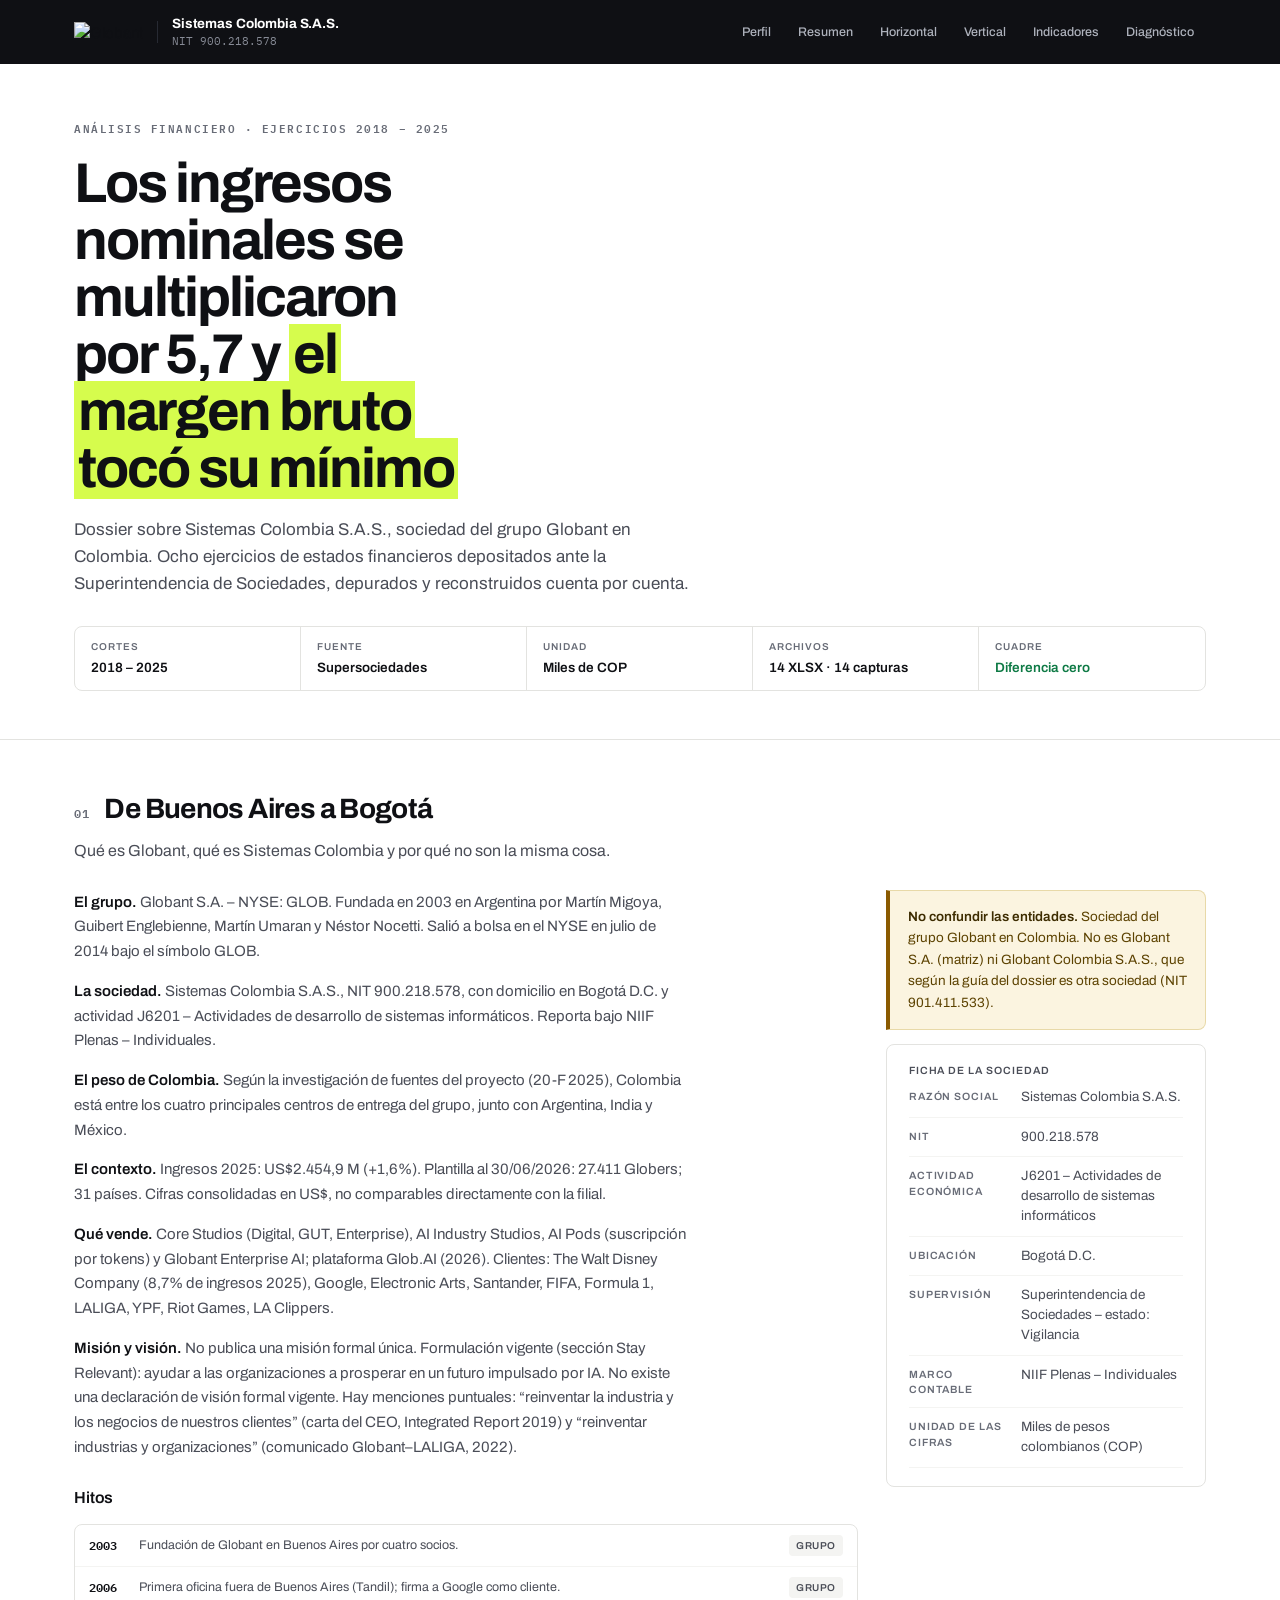
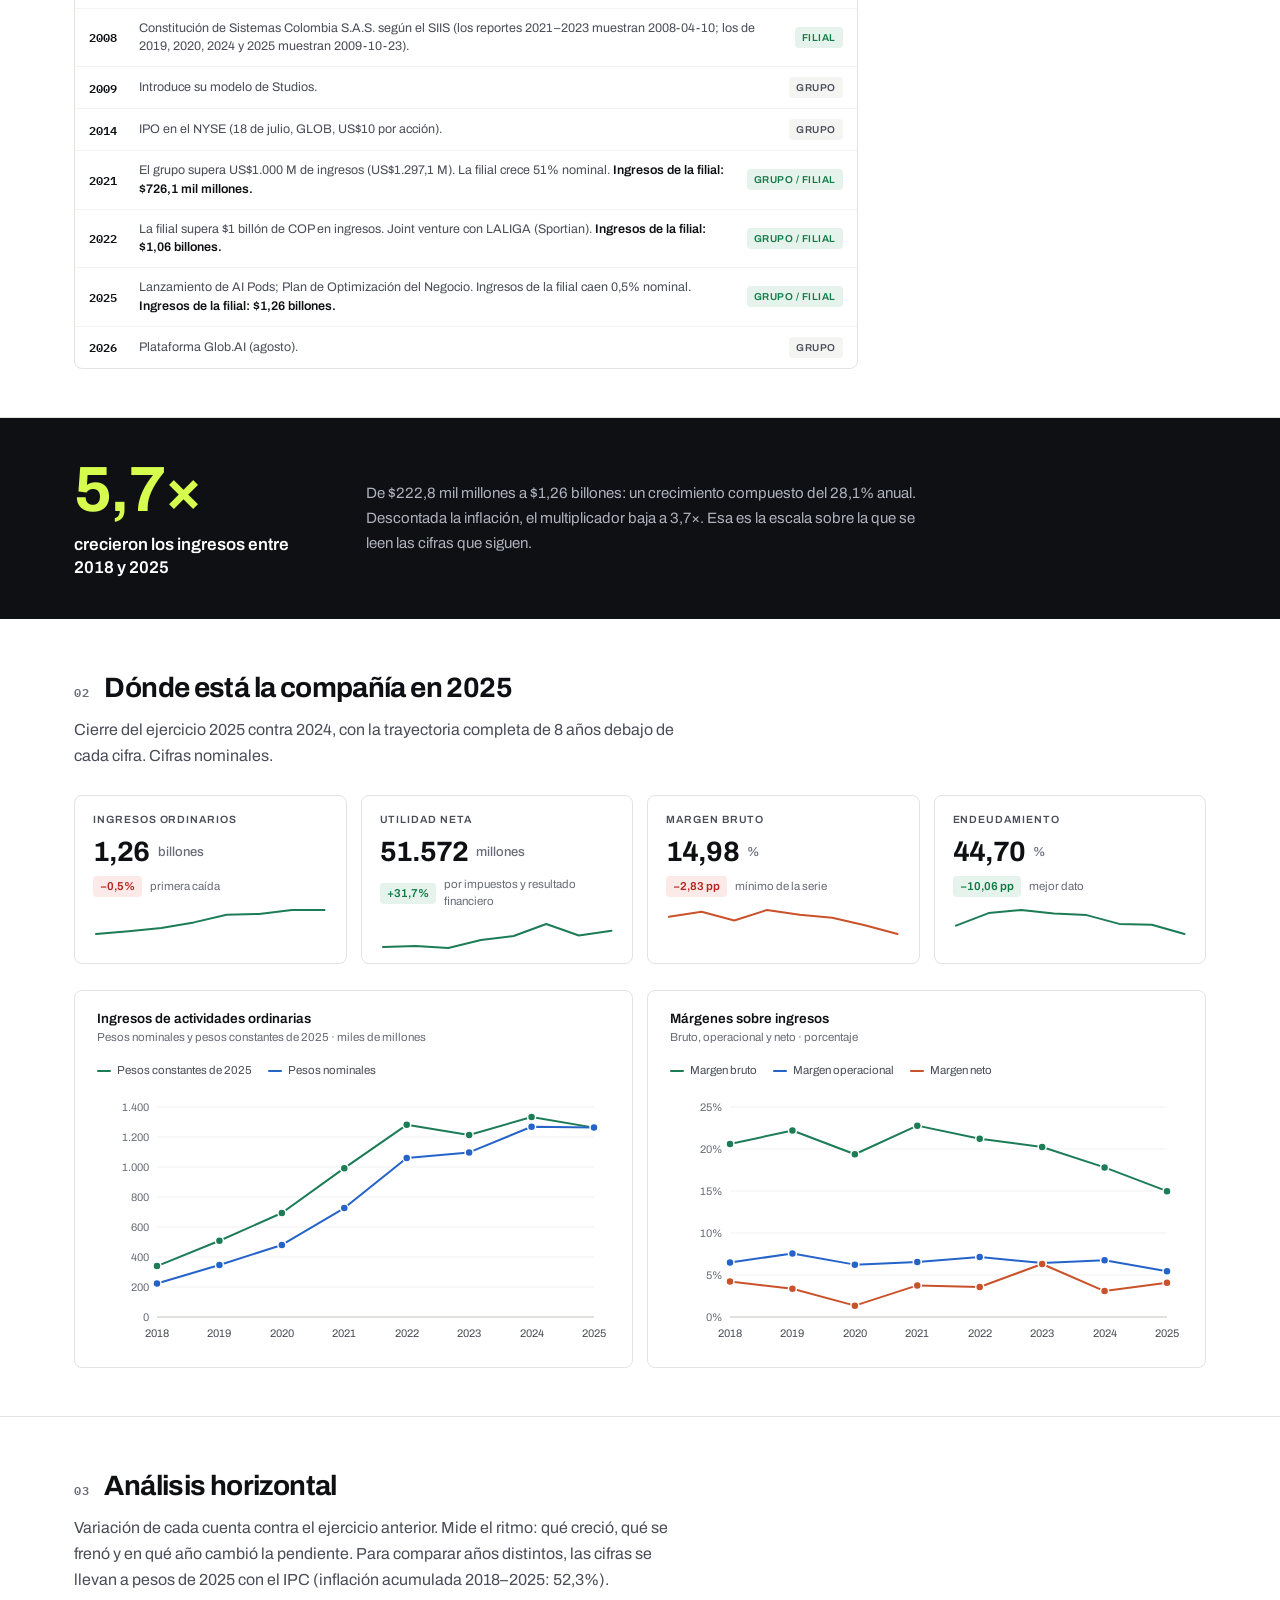
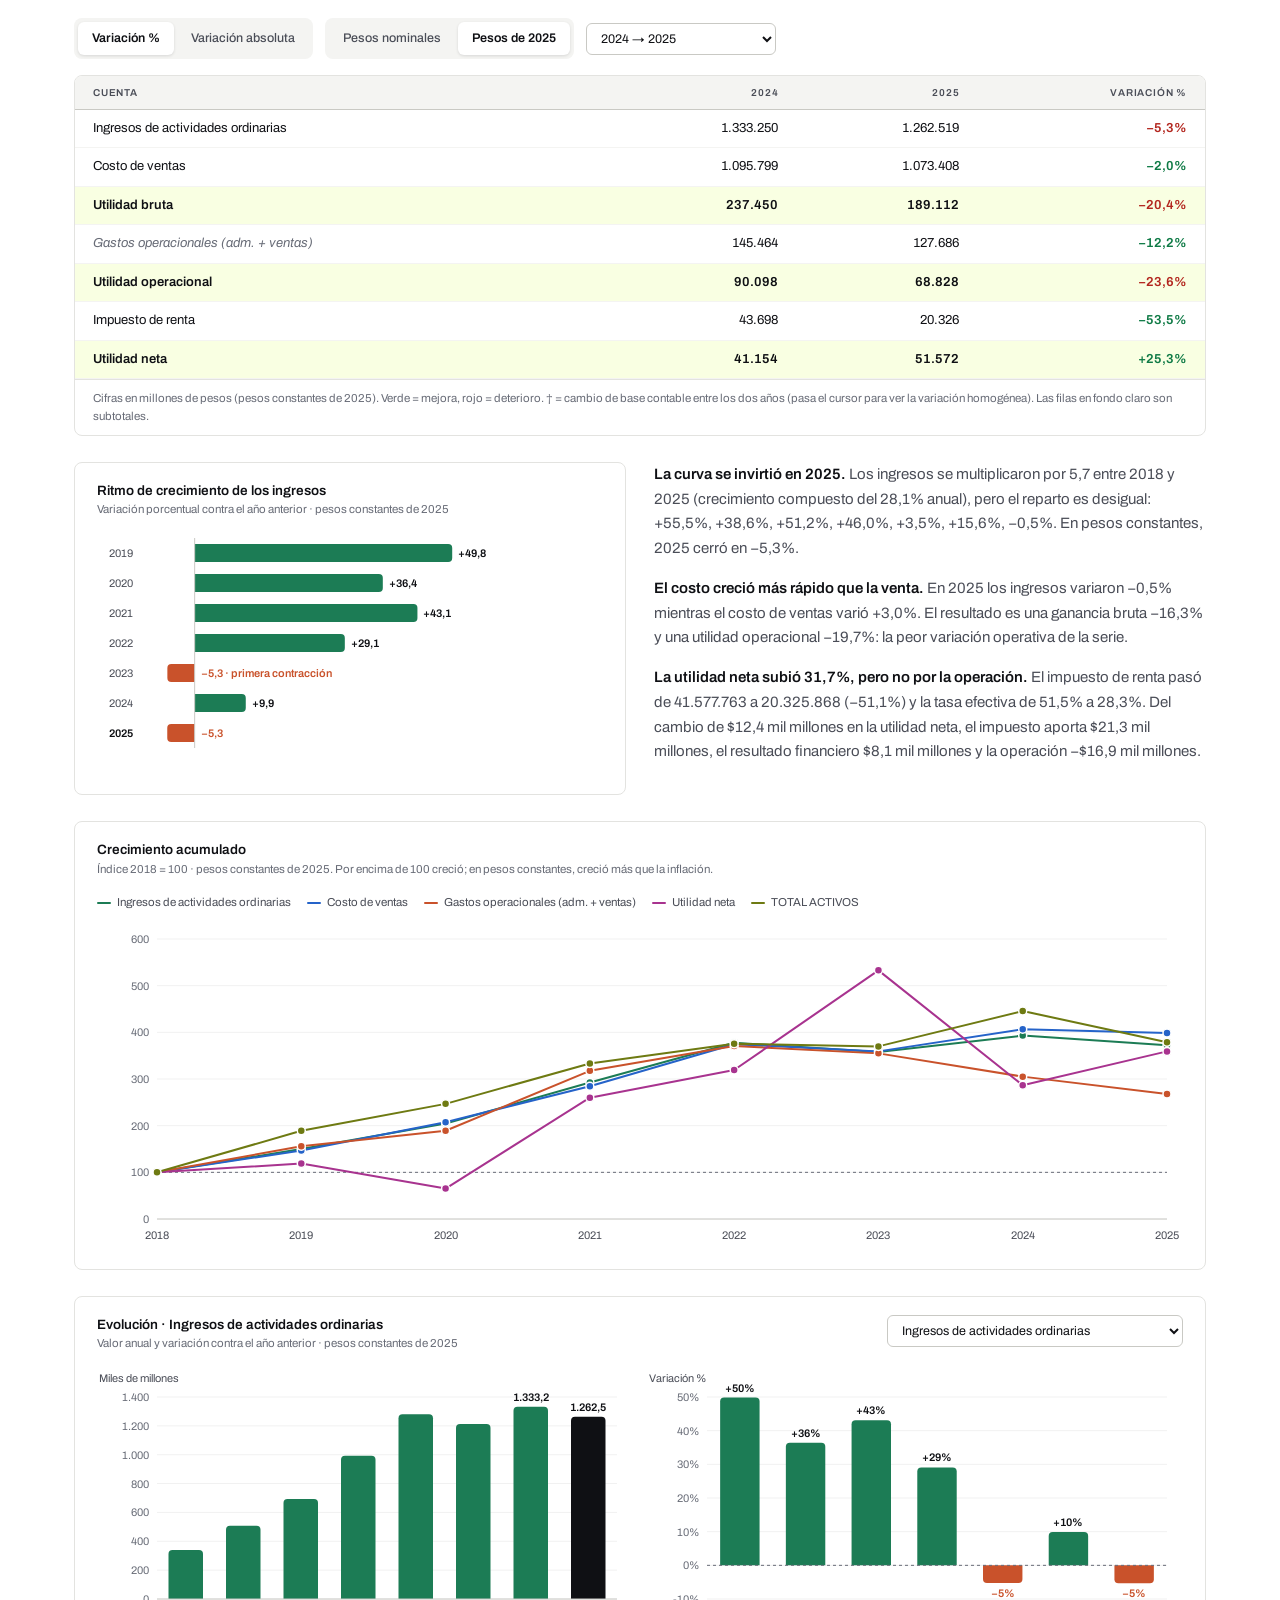
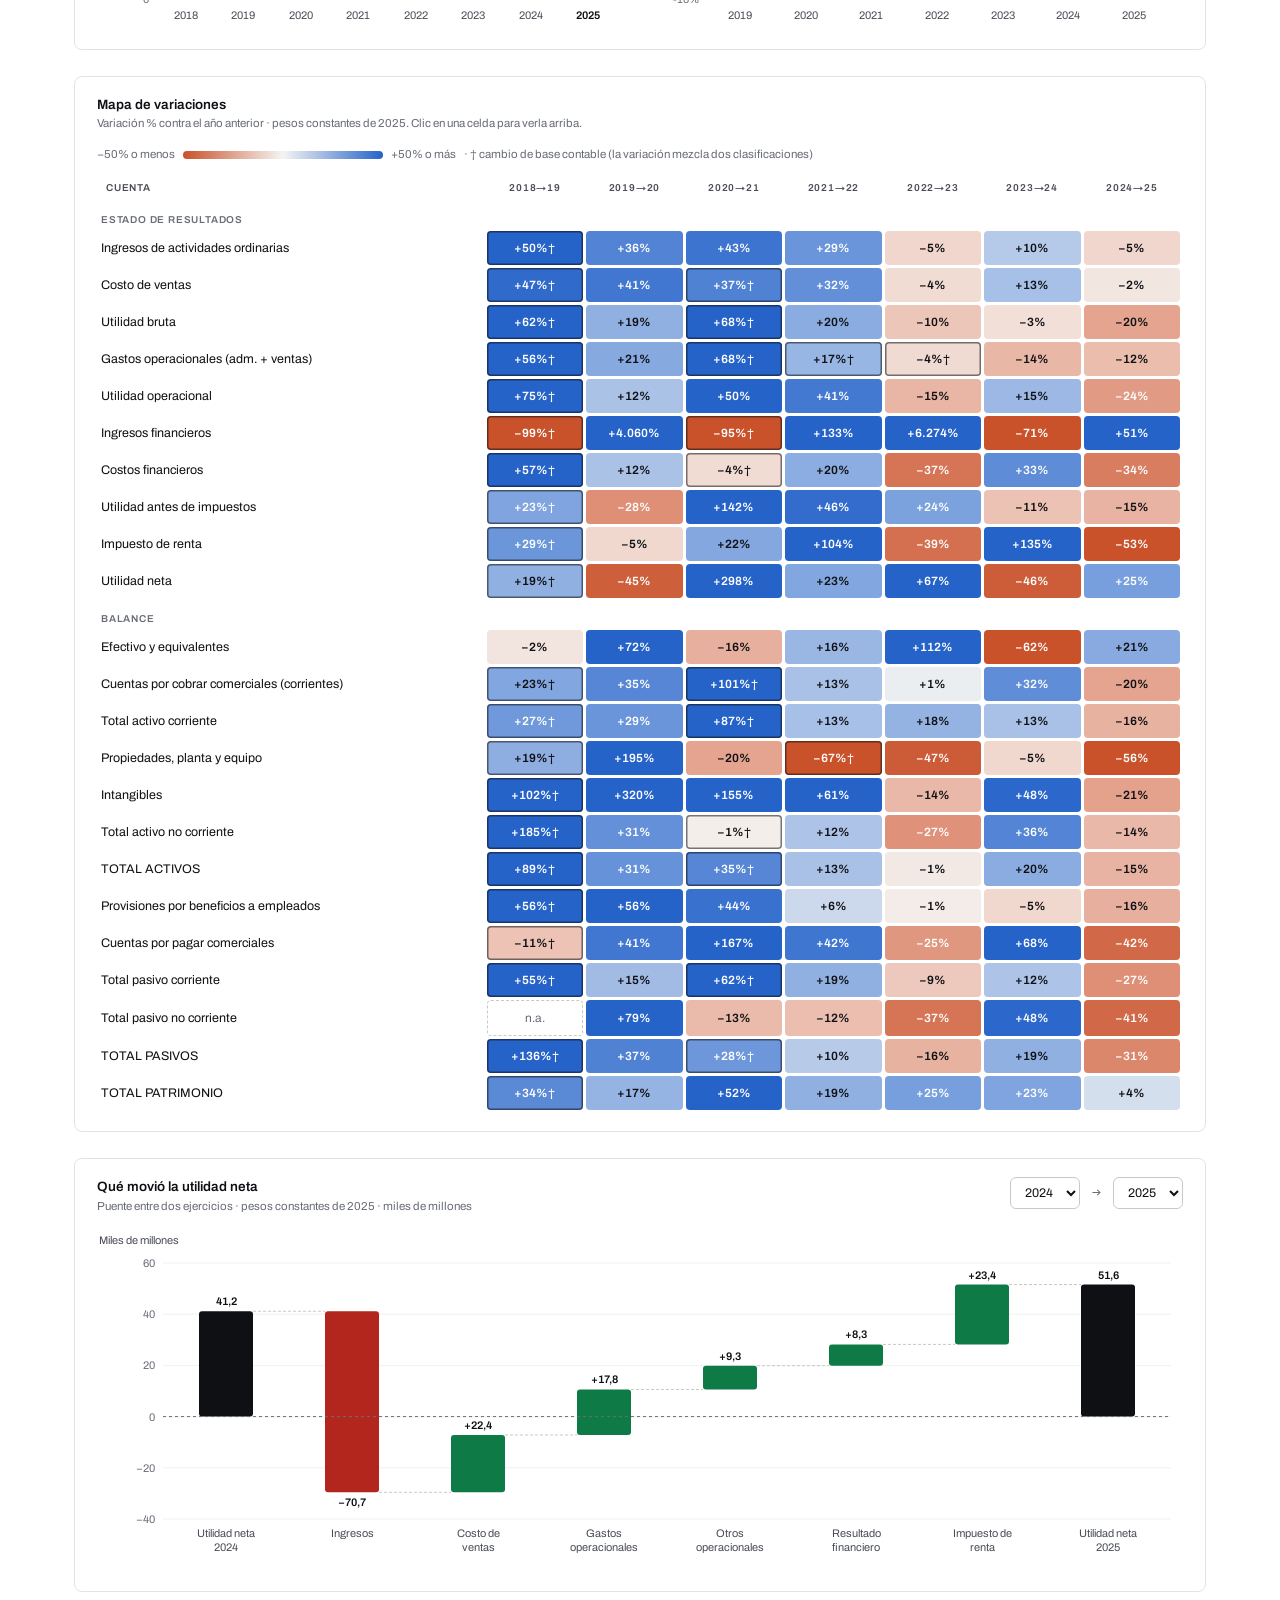
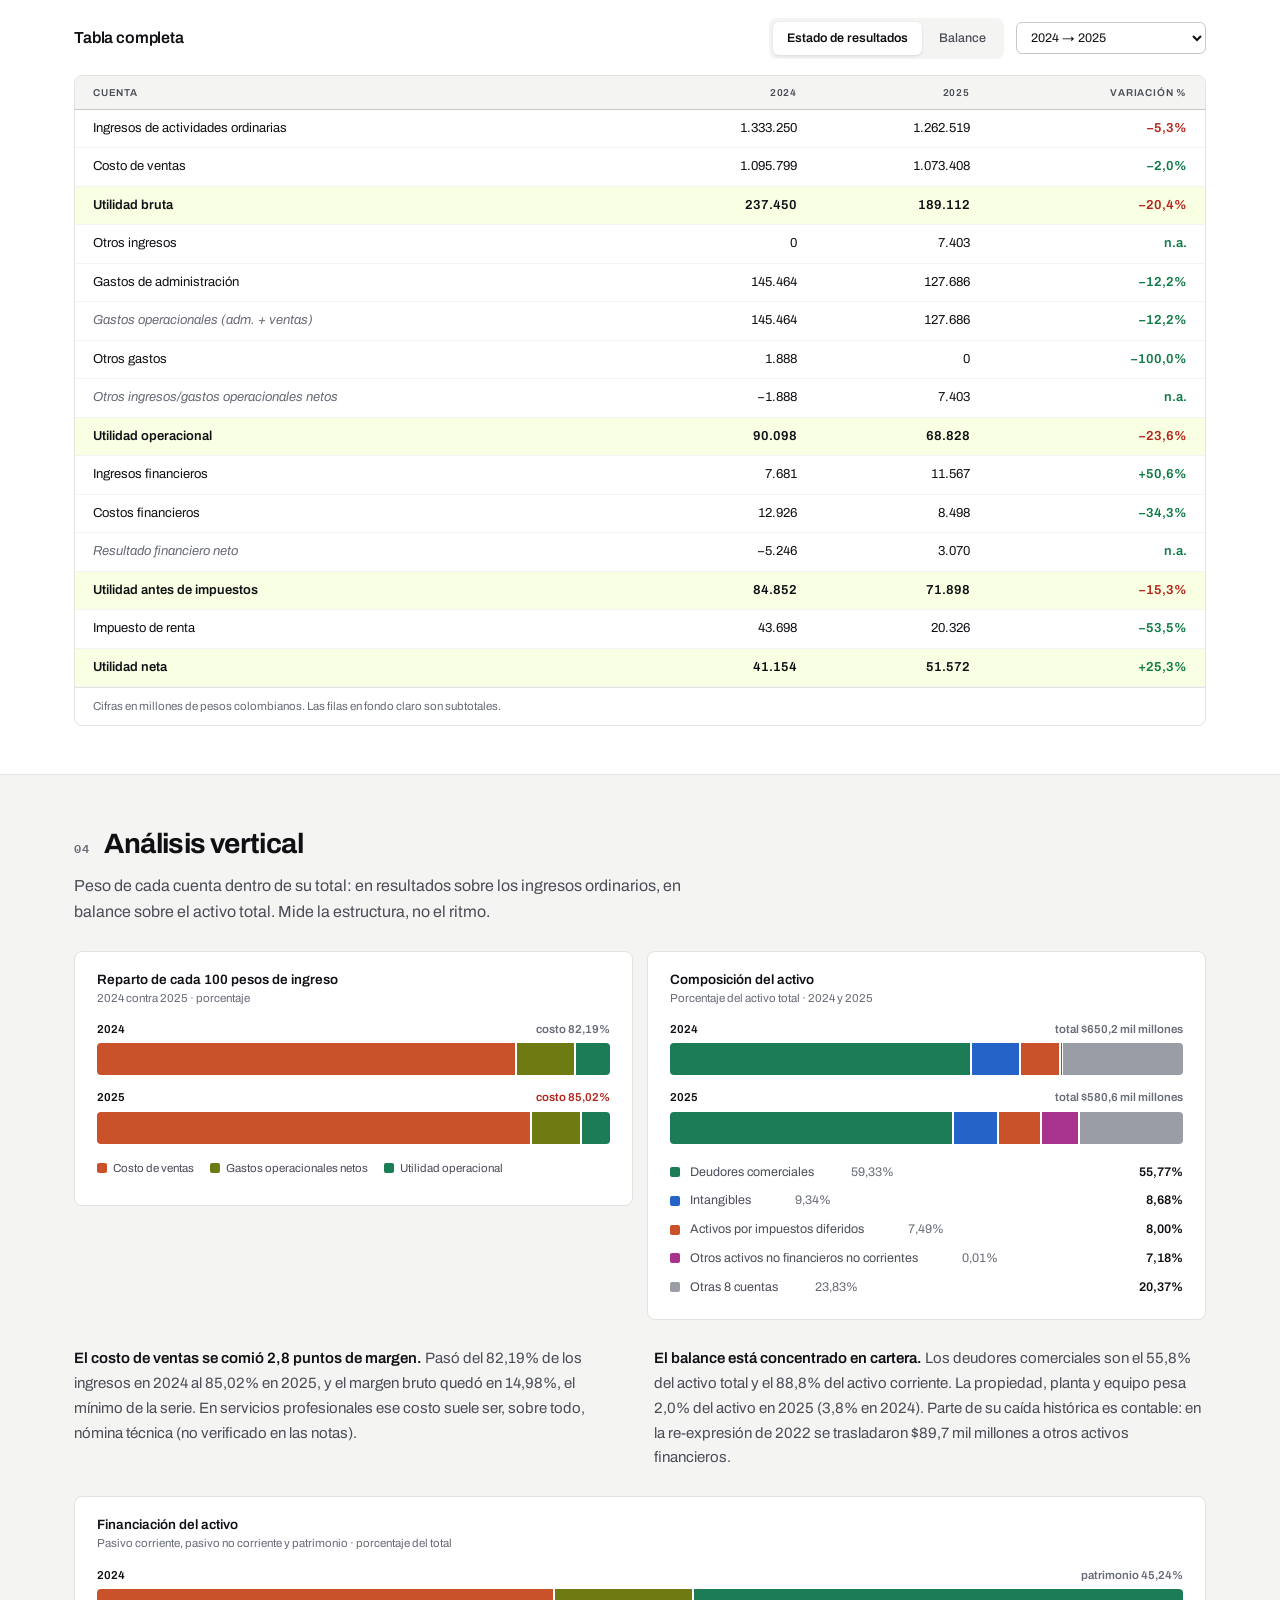
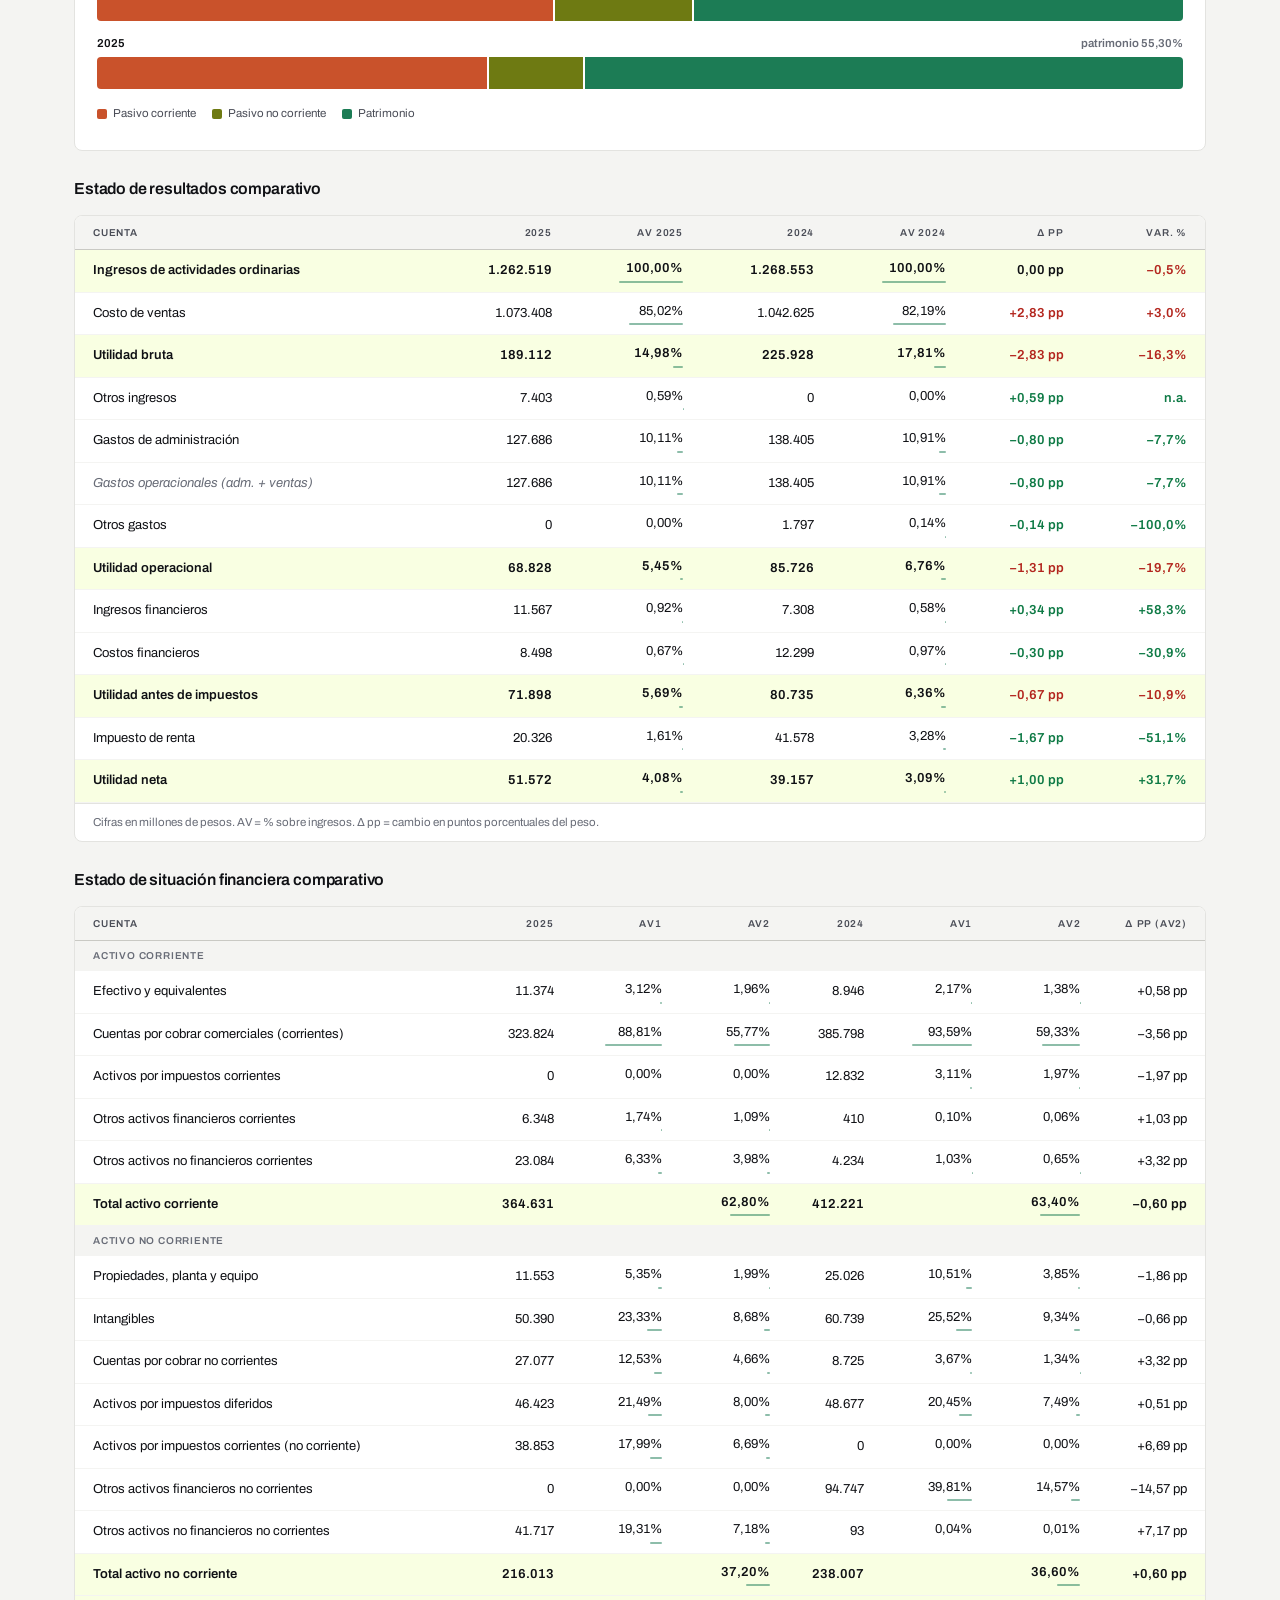
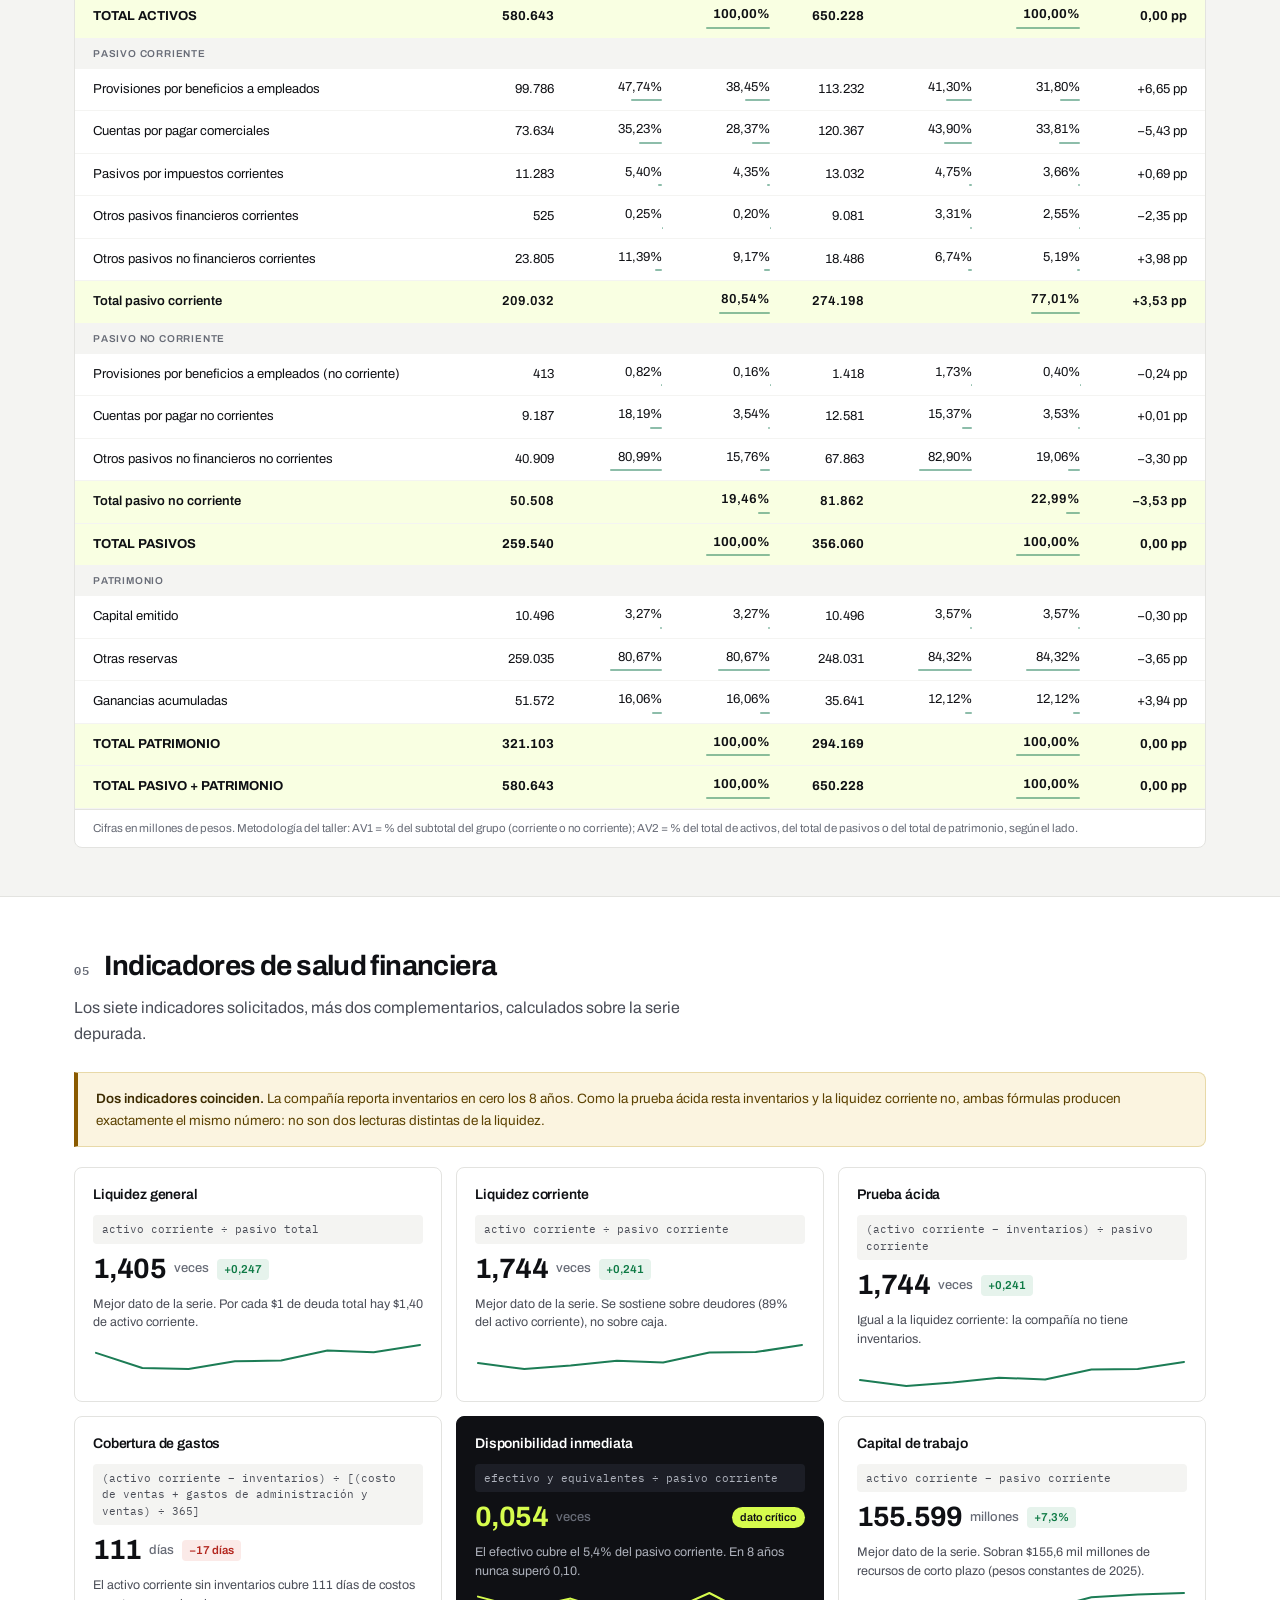
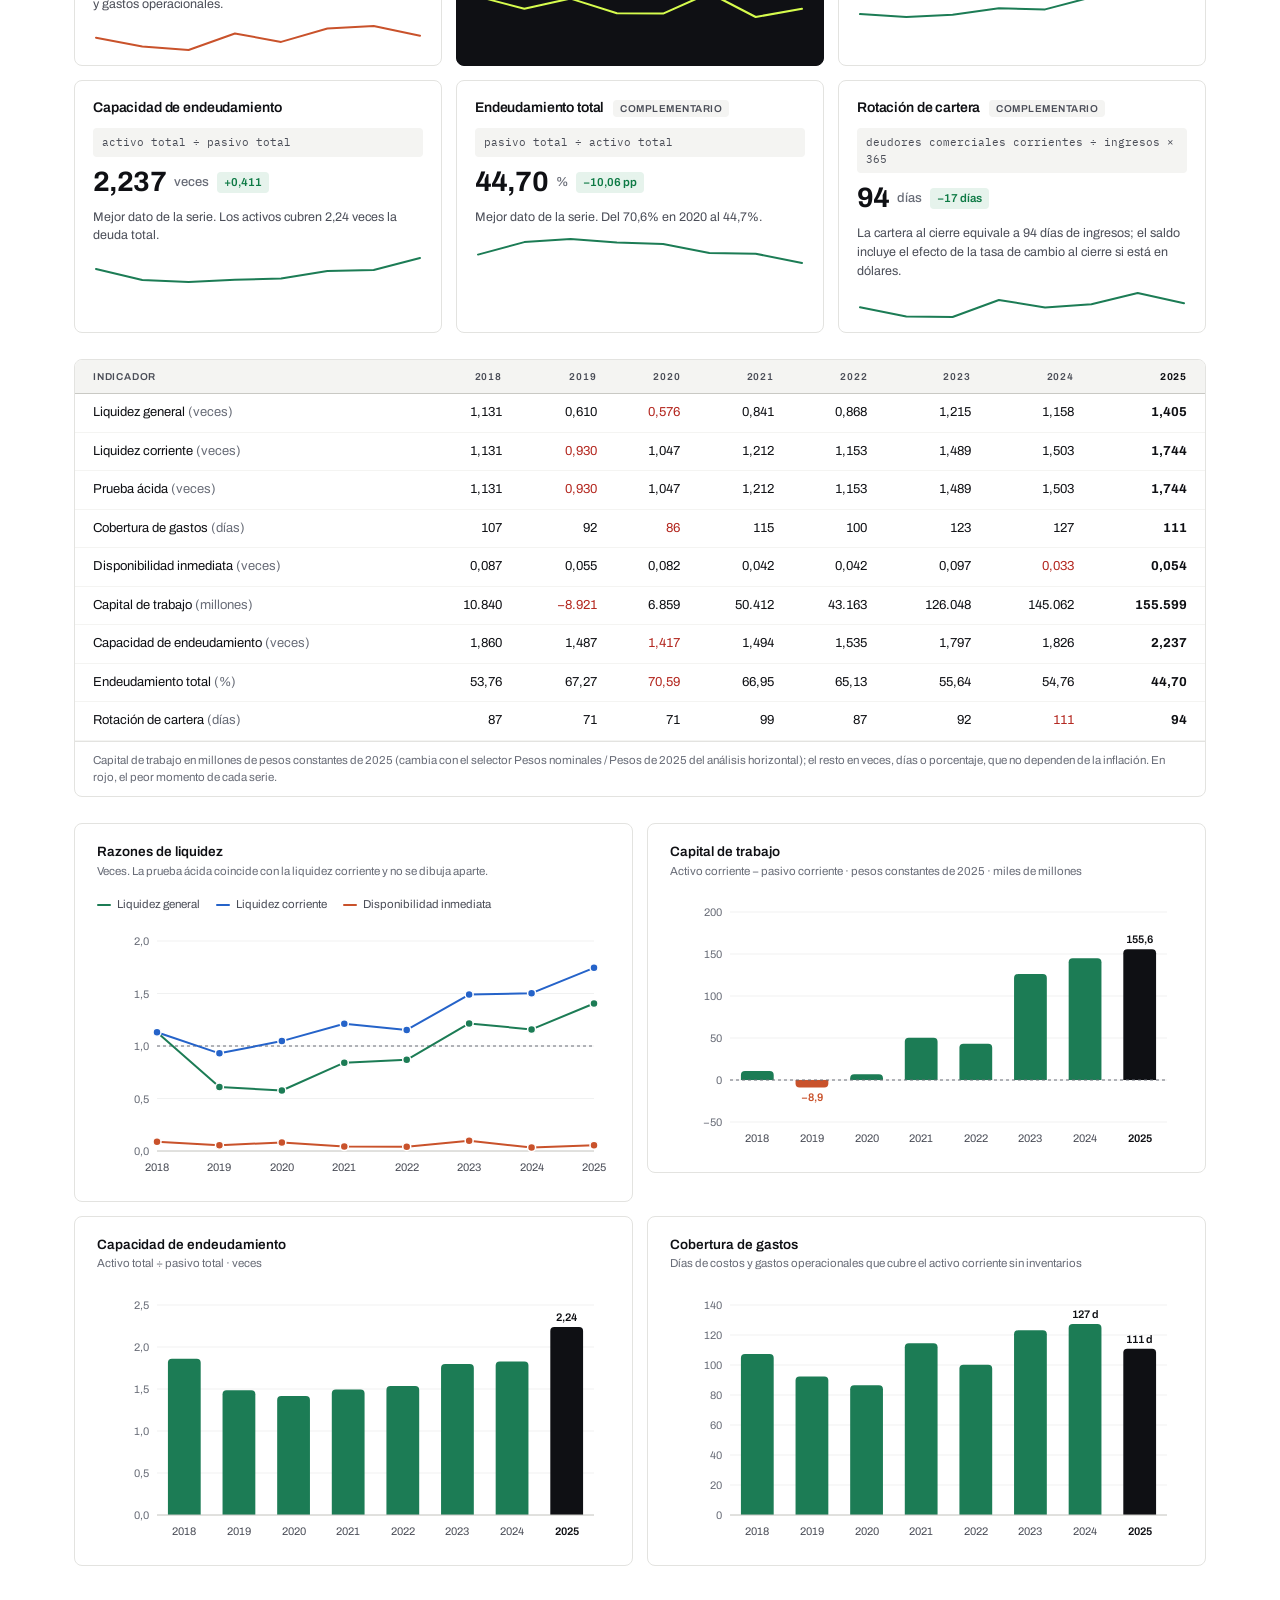
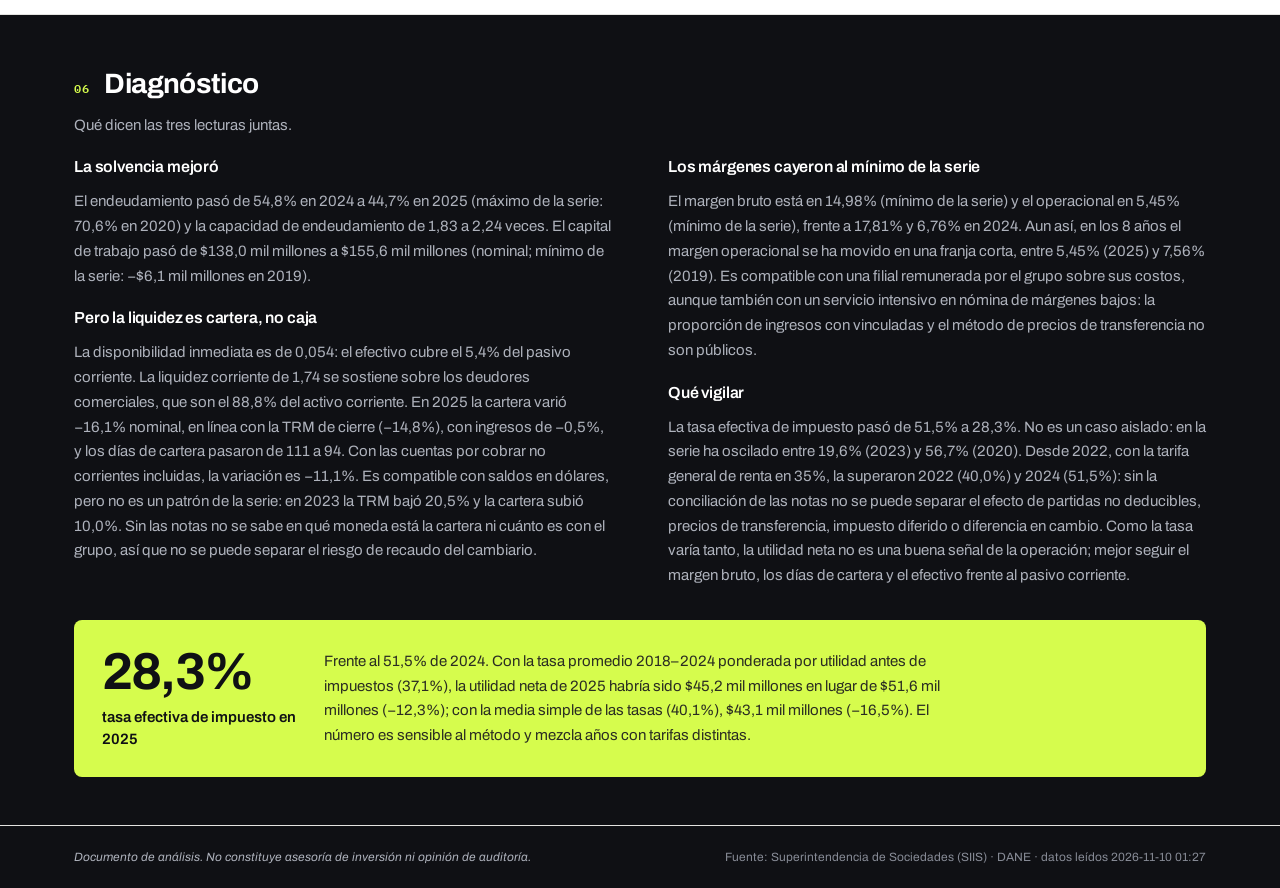
==== commit 5040fab1: "Base: pasivo no corriente de 2022 desde su reporte propio El comparativo 2022 del reporte 2023 usa l" ====
--- a/docs/index.html
+++ b/docs/index.html
@@ -697,7 +697,7 @@
   <div id="tooltip" class="tooltip" role="tooltip"></div>
 
   <script>window.LOGO_URL = "https://statics.globant.com/com/public/2025-11/Globant%20%281%29_0.svg";</script>
-  <script>window.DASHBOARD_DATA = {"meta":{"years":[2018,2019,2020,2021,2022,2023,2024,2025],"anioBaseReal":2025,"unidad":"Miles de pesos colombianos (COP)","generado":"2026-11-10 00:56"},"procedencia":[{"Año":2018,"Procedencia":"Comparativo del reporte 2019 (no hay reporte 2018)","Estado":"OK","Archivo ER":"900218578_InformeIntegral_2018-12-31_2019-12-31.xlsx","Archivo ESF":"900218578_SituacionFinanciera_2018-12-31_2019-12-31.xlsx","Columna":"Comparativa"},{"Año":2019,"Procedencia":"Cifra re-expresada en el reporte 2020","Estado":"AVISO","Archivo ER":"900218578_InformeIntegral_2019-12-31_2020-12-31.xlsx","Archivo ESF":"900218578_SituacionFinanciera_2019-12-31_2020-12-31.xlsx","Columna":"Comparativa"},{"Año":2020,"Procedencia":"Reporte 2020 (el comparativo del reporte 2021 está duplicado)","Estado":"OK","Archivo ER":"900218578_InformeIntegral_2019-12-31_2020-12-31.xlsx","Archivo ESF":"900218578_SituacionFinanciera_2019-12-31_2020-12-31.xlsx","Columna":"Actual"},{"Año":2021,"Procedencia":"Cifra re-expresada en el reporte 2022","Estado":"AVISO","Archivo ER":"900218578_InformeIntegral_2021-12-31_2022-12-31.xlsx","Archivo ESF":"900218578_SituacionFinanciera_2021-12-31_2022-12-31.xlsx","Columna":"Comparativa"},{"Año":2022,"Procedencia":"Cifra re-expresada en el reporte 2023","Estado":"AVISO","Archivo ER":"900218578_InformeIntegral_2022-12-31_2023-12-31.xlsx","Archivo ESF":"900218578_SituacionFinanciera_2022-12-31_2023-12-31.xlsx","Columna":"Comparativa"},{"Año":2023,"Procedencia":"Cifra re-expresada en el reporte 2024","Estado":"AVISO","Archivo ER":"900218578_InformeIntegral_2023-12-31_2024-12-31.xlsx","Archivo ESF":"900218578_SituacionFinanciera_2023-12-31_2024-12-31.xlsx","Columna":"Comparativa"},{"Año":2024,"Procedencia":"Reporte 2024; patrimonio re-expresado en el reporte 2025 (el resto de ese comparativo está corrido una fila)","Estado":"AVISO","Archivo ER":"900218578_InformeIntegral_2023-12-31_2024-12-31.xlsx","Archivo ESF":"900218578_SituacionFinanciera_2023-12-31_2024-12-31.xlsx","Columna":"Actual"},{"Año":2025,"Procedencia":"Reporte 2025","Estado":"OK","Archivo ER":"900218578_InformeIntegral_2024-12-31_2025-12-31.xlsx","Archivo ESF":"900218578_SituacionFinanciera_2024-12-31_2025-12-31.xlsx","Columna":"Actual"}],"homogenea":[{"Estado":"ER","ID":"ING","Cuenta":"Ingresos de actividades ordinarias","Año":2019,"Anterior homogéneo":222817558,"Actual homogéneo":347742446,"Fuente":"Reporte 2019 (ambas columnas, misma base)"},{"Estado":"ER","ID":"CV","Cuenta":"Costo de ventas","Año":2019,"Anterior homogéneo":176949301,"Actual homogéneo":271017407,"Fuente":"Reporte 2019 (ambas columnas, misma base)"},{"Estado":"ER","ID":"CV","Cuenta":"Costo de ventas","Año":2021,"Anterior homogéneo":387329602,"Actual homogéneo":594737380,"Fuente":"Reporte 2021 (ambas columnas, misma base)"},{"Estado":"ER","ID":"UB","Cuenta":"Utilidad bruta","Año":2019,"Anterior homogéneo":45868257,"Actual homogéneo":76725039,"Fuente":"Reporte 2019 (ambas columnas, misma base)"},{"Estado":"ER","ID":"UB","Cuenta":"Utilidad bruta","Año":2021,"Anterior homogéneo":93056023,"Actual homogéneo":131410779,"Fuente":"Reporte 2021 (ambas columnas, misma base)"},{"Estado":"ER","ID":"GV","Cuenta":"Gastos de ventas","Año":2022,"Anterior homogéneo":0,"Actual homogéneo":0,"Fuente":"Reporte 2022 (ambas columnas, misma base)"},{"Estado":"ER","ID":"GV","Cuenta":"Gastos de ventas","Año":2023,"Anterior homogéneo":146299321,"Actual homogéneo":153051701,"Fuente":"Reporte 2023 (ambas columnas, misma base)"},{"Estado":"ER","ID":"GA","Cuenta":"Gastos de administración","Año":2019,"Anterior homogéneo":31315347,"Actual homogéneo":48035070,"Fuente":"Reporte 2019 (ambas columnas, misma base)"},{"Estado":"ER","ID":"GA","Cuenta":"Gastos de administración","Año":2021,"Anterior homogéneo":62449390,"Actual homogéneo":76761235,"Fuente":"Reporte 2021 (ambas columnas, misma base)"},{"Estado":"ER","ID":"GA","Cuenta":"Gastos de administración","Año":2022,"Anterior homogéneo":110782931,"Actual homogéneo":146299321,"Fuente":"Reporte 2022 (ambas columnas, misma base)"},{"Estado":"ER","ID":"GA","Cuenta":"Gastos de administración","Año":2023,"Anterior homogéneo":0,"Actual homogéneo":0,"Fuente":"Reporte 2023 (ambas columnas, misma base)"},{"Estado":"ER","ID":"OG","Cuenta":"Otros gastos","Año":2019,"Anterior homogéneo":100325,"Actual homogéneo":57695,"Fuente":"Reporte 2019 (ambas columnas, misma base)"},{"Estado":"ER","ID":"UO","Cuenta":"Utilidad operacional","Año":2019,"Anterior homogéneo":14452585,"Actual homogéneo":28632274,"Fuente":"Reporte 2019 (ambas columnas, misma base)"},{"Estado":"ER","ID":"IF","Cuenta":"Ingresos financieros","Año":2019,"Anterior homogéneo":6581897,"Actual homogéneo":10829155,"Fuente":"Reporte 2019 (ambas columnas, misma base)"},{"Estado":"ER","ID":"IF","Cuenta":"Ingresos financieros","Año":2021,"Anterior homogéneo":2667661,"Actual homogéneo":17843788,"Fuente":"Reporte 2021 (ambas columnas, misma base)"},{"Estado":"ER","ID":"CF","Cuenta":"Costos financieros","Año":2019,"Anterior homogéneo":5010705,"Actual homogéneo":15856154,"Fuente":"Reporte 2019 (ambas columnas, misma base)"},{"Estado":"ER","ID":"CF","Cuenta":"Costos financieros","Año":2021,"Anterior homogéneo":9302902,"Actual homogéneo":7081625,"Fuente":"Reporte 2021 (ambas columnas, misma base)"},{"Estado":"ER","ID":"COB","Cuenta":"Ganancias (pérdidas) de cobertura","Año":2019,"Anterior homogéneo":0,"Actual homogéneo":0,"Fuente":"Reporte 2019 (ambas columnas, misma base)"},{"Estado":"ER","ID":"COB","Cuenta":"Ganancias (pérdidas) de cobertura","Año":2021,"Anterior homogéneo":-8307832,"Actual homogéneo":-20062138,"Fuente":"Reporte 2021 (ambas columnas, misma base)"},{"Estado":"ER","ID":"UAI","Cuenta":"Utilidad antes de impuestos","Año":2019,"Anterior homogéneo":16023777,"Actual homogéneo":23605275,"Fuente":"Reporte 2019 (ambas columnas, misma base)"},{"Estado":"ER","ID":"IMP","Cuenta":"Impuesto de renta","Año":2019,"Anterior homogéneo":6593178,"Actual homogéneo":8803564,"Fuente":"Reporte 2019 (ambas columnas, misma base)"},{"Estado":"ER","ID":"UN","Cuenta":"Utilidad neta","Año":2019,"Anterior homogéneo":9430599,"Actual homogéneo":14801711,"Fuente":"Reporte 2019 (ambas columnas, misma base)"},{"Estado":"ESF","ID":"CxC","Cuenta":"Cuentas por cobrar comerciales (corrientes)","Año":2019,"Anterior homogéneo":53060837,"Actual homogéneo":67607331,"Fuente":"Reporte 2019 (ambas columnas, misma base)"},{"Estado":"ESF","ID":"CxC","Cuenta":"Cuentas por cobrar comerciales (corrientes)","Año":2021,"Anterior homogéneo":"","Actual homogéneo":"","Fuente":"No disponible: el comparativo del reporte 2021 está dañado"},{"Estado":"ESF","ID":"OANFC","Cuenta":"Otros activos no financieros corrientes","Año":2019,"Anterior homogéneo":3500431,"Actual homogéneo":5642740,"Fuente":"Reporte 2019 (ambas columnas, misma base)"},{"Estado":"ESF","ID":"AC","Cuenta":"Total activo corriente","Año":2019,"Anterior homogéneo":61274076,"Actual homogéneo":85091435,"Fuente":"Reporte 2019 (ambas columnas, misma base)"},{"Estado":"ESF","ID":"AC","Cuenta":"Total activo corriente","Año":2021,"Anterior homogéneo":"","Actual homogéneo":"","Fuente":"No disponible: el comparativo del reporte 2021 está dañado"},{"Estado":"ESF","ID":"PPE","Cuenta":"Propiedades, planta y equipo","Año":2019,"Anterior homogéneo":36846714,"Actual homogéneo":43195375,"Fuente":"Reporte 2019 (ambas columnas, misma base)"},{"Estado":"ESF","ID":"PPE","Cuenta":"Propiedades, planta y equipo","Año":2022,"Anterior homogéneo":114895569,"Actual homogéneo":132934182,"Fuente":"Reporte 2022 (ambas columnas, misma base)"},{"Estado":"ESF","ID":"INT","Cuenta":"Intangibles","Año":2019,"Anterior homogéneo":941334,"Actual homogéneo":1965431,"Fuente":"Reporte 2019 (ambas columnas, misma base)"},{"Estado":"ESF","ID":"CxCNC","Cuenta":"Cuentas por cobrar no corrientes","Año":2021,"Anterior homogéneo":"","Actual homogéneo":"","Fuente":"No disponible: el comparativo del reporte 2021 está dañado"},{"Estado":"ESF","ID":"AID","Cuenta":"Activos por impuestos diferidos","Año":2019,"Anterior homogéneo":1670066,"Actual homogéneo":2964885,"Fuente":"Reporte 2019 (ambas columnas, misma base)"},{"Estado":"ESF","ID":"AID","Cuenta":"Activos por impuestos diferidos","Año":2021,"Anterior homogéneo":"","Actual homogéneo":"","Fuente":"No disponible: el comparativo del reporte 2021 está dañado"},{"Estado":"ESF","ID":"AID","Cuenta":"Activos por impuestos diferidos","Año":2023,"Anterior homogéneo":0,"Actual homogéneo":0,"Fuente":"Reporte 2023 (ambas columnas, misma base)"},{"Estado":"ESF","ID":"AICNC","Cuenta":"Activos por impuestos corrientes (no corriente)","Año":2023,"Anterior homogéneo":0,"Actual homogéneo":37759955,"Fuente":"Reporte 2023 (ambas columnas, misma base)"},{"Estado":"ESF","ID":"OAFNC","Cuenta":"Otros activos financieros no corrientes","Año":2022,"Anterior homogéneo":0,"Actual homogéneo":0,"Fuente":"Reporte 2022 (ambas columnas, misma base)"},{"Estado":"ESF","ID":"OANFNC","Cuenta":"Otros activos no financieros no corrientes","Año":2019,"Anterior homogéneo":0,"Actual homogéneo":61140740,"Fuente":"Reporte 2019 (ambas columnas, misma base)"},{"Estado":"ESF","ID":"ANC","Cuenta":"Total activo no corriente","Año":2019,"Anterior homogéneo":39458114,"Actual homogéneo":109266431,"Fuente":"Reporte 2019 (ambas columnas, misma base)"},{"Estado":"ESF","ID":"ANC","Cuenta":"Total activo no corriente","Año":2021,"Anterior homogéneo":"","Actual homogéneo":"","Fuente":"No disponible: el comparativo del reporte 2021 está dañado"},{"Estado":"ESF","ID":"AT","Cuenta":"TOTAL ACTIVOS","Año":2019,"Anterior homogéneo":100732190,"Actual homogéneo":194357866,"Fuente":"Reporte 2019 (ambas columnas, misma base)"},{"Estado":"ESF","ID":"AT","Cuenta":"TOTAL ACTIVOS","Año":2021,"Anterior homogéneo":"","Actual homogéneo":"","Fuente":"No disponible: el comparativo del reporte 2021 está dañado"},{"Estado":"ESF","ID":"PBE","Cuenta":"Provisiones por beneficios a empleados","Año":2019,"Anterior homogéneo":22567225,"Actual homogéneo":36449813,"Fuente":"Reporte 2019 (ambas columnas, misma base)"},{"Estado":"ESF","ID":"CxP","Cuenta":"Cuentas por pagar comerciales","Año":2019,"Anterior homogéneo":13741524,"Actual homogéneo":12751855,"Fuente":"Reporte 2019 (ambas columnas, misma base)"},{"Estado":"ESF","ID":"PIC","Cuenta":"Pasivos por impuestos corrientes","Año":2019,"Anterior homogéneo":5979882,"Actual homogéneo":7270946,"Fuente":"Reporte 2019 (ambas columnas, misma base)"},{"Estado":"ESF","ID":"OPFC","Cuenta":"Otros pasivos financieros corrientes","Año":2019,"Anterior homogéneo":11866155,"Actual homogéneo":14549483,"Fuente":"Reporte 2019 (ambas columnas, misma base)"},{"Estado":"ESF","ID":"OPFC","Cuenta":"Otros pasivos financieros corrientes","Año":2021,"Anterior homogéneo":"","Actual homogéneo":"","Fuente":"No disponible: el comparativo del reporte 2021 está dañado"},{"Estado":"ESF","ID":"OPFC","Cuenta":"Otros pasivos financieros corrientes","Año":2022,"Anterior homogéneo":18552066,"Actual homogéneo":27462103,"Fuente":"Reporte 2022 (ambas columnas, misma base)"},{"Estado":"ESF","ID":"OPFC","Cuenta":"Otros pasivos financieros corrientes","Año":2023,"Anterior homogéneo":21334077,"Actual homogéneo":16000639,"Fuente":"Reporte 2023 (ambas columnas, misma base)"},{"Estado":"ESF","ID":"OPNFC","Cuenta":"Otros pasivos no financieros corrientes","Año":2022,"Anterior homogéneo":9978814,"Actual homogéneo":9992514,"Fuente":"Reporte 2022 (ambas columnas, misma base)"},{"Estado":"ESF","ID":"OPNFC","Cuenta":"Otros pasivos no financieros corrientes","Año":2023,"Anterior homogéneo":16120540,"Actual homogéneo":0,"Fuente":"Reporte 2023 (ambas columnas, misma base)"},{"Estado":"ESF","ID":"PC","Cuenta":"Total pasivo corriente","Año":2019,"Anterior homogéneo":54154786,"Actual homogéneo":87138554,"Fuente":"Reporte 2019 (ambas columnas, misma base)"},{"Estado":"ESF","ID":"PC","Cuenta":"Total pasivo corriente","Año":2021,"Anterior homogéneo":"","Actual homogéneo":"","Fuente":"No disponible: el comparativo del reporte 2021 está dañado"},{"Estado":"ESF","ID":"PBENC","Cuenta":"Provisiones por beneficios a empleados (no corriente)","Año":2022,"Anterior homogéneo":0,"Actual homogéneo":679418,"Fuente":"Reporte 2022 (ambas columnas, misma base)"},{"Estado":"ESF","ID":"PBENC","Cuenta":"Provisiones por beneficios a empleados (no corriente)","Año":2023,"Anterior homogéneo":0,"Actual homogéneo":0,"Fuente":"Reporte 2023 (ambas columnas, misma base)"},{"Estado":"ESF","ID":"OPNC","Cuenta":"Otras provisiones no corrientes","Año":2022,"Anterior homogéneo":0,"Actual homogéneo":904317,"Fuente":"Reporte 2022 (ambas columnas, misma base)"},{"Estado":"ESF","ID":"OPNC","Cuenta":"Otras provisiones no corrientes","Año":2023,"Anterior homogéneo":0,"Actual homogéneo":0,"Fuente":"Reporte 2023 (ambas columnas, misma base)"},{"Estado":"ESF","ID":"OPFNC","Cuenta":"Otros pasivos financieros no corrientes","Año":2022,"Anterior homogéneo":0,"Actual homogéneo":0,"Fuente":"Reporte 2022 (ambas columnas, misma base)"},{"Estado":"ESF","ID":"OPFNC","Cuenta":"Otros pasivos financieros no corrientes","Año":2023,"Anterior homogéneo":51614635,"Actual homogéneo":43381496,"Fuente":"Reporte 2023 (ambas columnas, misma base)"},{"Estado":"ESF","ID":"OPNFNC","Cuenta":"Otros pasivos no financieros no corrientes","Año":2022,"Anterior homogéneo":55960932,"Actual homogéneo":51614635,"Fuente":"Reporte 2022 (ambas columnas, misma base)"},{"Estado":"ESF","ID":"OPNFNC","Cuenta":"Otros pasivos no financieros no corrientes","Año":2023,"Anterior homogéneo":1583735,"Actual homogéneo":1807668,"Fuente":"Reporte 2023 (ambas columnas, misma base)"},{"Estado":"ESF","ID":"PT","Cuenta":"TOTAL PASIVOS","Año":2019,"Anterior homogéneo":54154786,"Actual homogéneo":132912706,"Fuente":"Reporte 2019 (ambas columnas, misma base)"},{"Estado":"ESF","ID":"PT","Cuenta":"TOTAL PASIVOS","Año":2021,"Anterior homogéneo":"","Actual homogéneo":"","Fuente":"No disponible: el comparativo del reporte 2021 está dañado"},{"Estado":"ESF","ID":"OPP","Cuenta":"Otras participaciones en el patrimonio","Año":2024,"Anterior homogéneo":31118509,"Actual homogéneo":26721326,"Fuente":"Reporte 2024 (ambas columnas, misma base)"},{"Estado":"ESF","ID":"ORES","Cuenta":"Otras reservas","Año":2019,"Anterior homogéneo":16308788,"Actual homogéneo":25739387,"Fuente":"Reporte 2019 (ambas columnas, misma base)"},{"Estado":"ESF","ID":"ORES","Cuenta":"Otras reservas","Año":2024,"Anterior homogéneo":110934645,"Actual homogéneo":221309829,"Fuente":"Reporte 2024 (ambas columnas, misma base)"},{"Estado":"ESF","ID":"GACU","Cuenta":"Ganancias acumuladas","Año":2019,"Anterior homogéneo":9531353,"Actual homogéneo":13233604,"Fuente":"Reporte 2019 (ambas columnas, misma base)"},{"Estado":"ESF","ID":"PAT","Cuenta":"TOTAL PATRIMONIO","Año":2019,"Anterior homogéneo":46577404,"Actual homogéneo":61445160,"Fuente":"Reporte 2019 (ambas columnas, misma base)"},{"Estado":"ESF","ID":"TPP","Cuenta":"TOTAL PASIVO + PATRIMONIO","Año":2019,"Anterior homogéneo":100732190,"Actual homogéneo":194357866,"Fuente":"Reporte 2019 (ambas columnas, misma base)"},{"Estado":"ESF","ID":"TPP","Cuenta":"TOTAL PASIVO + PATRIMONIO","Año":2021,"Anterior homogéneo":"","Actual homogéneo":"","Fuente":"No disponible: el comparativo del reporte 2021 está dañado"}],"cuadre":{"maxDiferencia":0,"ok":true},"empresa":[{"clave":"Razón social","valor":"Sistemas Colombia S.A.S."},{"clave":"Relación con el grupo","valor":"Sociedad del grupo Globant en Colombia. No es Globant S.A. (matriz) ni Globant Colombia S.A.S., que según la guía del dossier es otra sociedad (NIT 901.411.533)."},{"clave":"NIT","valor":"900.218.578"},{"clave":"Actividad económica (CIIU)","valor":"J6201 – Actividades de desarrollo de sistemas informáticos"},{"clave":"Ubicación","valor":"Bogotá D.C."},{"clave":"Supervisión","valor":"Superintendencia de Sociedades – estado: Vigilancia"},{"clave":"Marco contable","valor":"NIIF Plenas – Individuales"},{"clave":"Unidad de las cifras","valor":"Miles de pesos colombianos (COP)"},{"clave":"Fuente de las cifras","valor":"SIIS – Superintendencia de Sociedades (Informe Integral y Situación Financiera, cortes 2019–2025)"},{"clave":"Grupo","valor":"Globant S.A. – NYSE: GLOB. Fundada en 2003 en Argentina por Martín Migoya, Guibert Englebienne, Martín Umaran y Néstor Nocetti."},{"clave":"Misión","valor":"No publica una misión formal única. Formulación vigente (sección Stay Relevant): ayudar a las organizaciones a prosperar en un futuro impulsado por IA."},{"clave":"Visión","valor":"No existe una declaración de visión formal vigente. Hay menciones puntuales: “reinventar la industria y los negocios de nuestros clientes” (carta del CEO, Integrated Report 2019) y “reinventar industrias y organizaciones” (comunicado Globant–LALIGA, 2022)."},{"clave":"Servicios","valor":"Core Studios (Digital, GUT, Enterprise), AI Industry Studios, AI Pods (suscripción por tokens) y Globant Enterprise AI; plataforma Glob.AI (2026)."},{"clave":"Clientes","valor":"The Walt Disney Company (8,7% de ingresos 2025), Google, Electronic Arts, Santander, FIFA, Formula 1, LALIGA, YPF, Riot Games, LA Clippers."},{"clave":"Cifras del grupo","valor":"Ingresos 2025: US$2.454,9 M (+1,6%). Plantilla al 30/06/2026: 27.411 Globers; 31 países. Cifras consolidadas en US$, no comparables directamente con la filial."},{"clave":"Rol de Colombia","valor":"Según la investigación de fuentes del proyecto (20-F 2025), Colombia está entre los cuatro principales centros de entrega del grupo, junto con Argentina, India y México."}],"hitos":[{"Año":2003,"Hito":"Fundación de Globant en Buenos Aires por cuatro socios.","Ámbito":"Grupo"},{"Año":2006,"Hito":"Primera oficina fuera de Buenos Aires (Tandil); firma a Google como cliente.","Ámbito":"Grupo"},{"Año":2008,"Hito":"Constitución de Sistemas Colombia S.A.S. según el SIIS (los reportes 2021–2023 muestran 2008-04-10; los de 2019, 2020, 2024 y 2025 muestran 2009-10-23).","Ámbito":"Filial"},{"Año":2009,"Hito":"Introduce su modelo de Studios.","Ámbito":"Grupo"},{"Año":2014,"Hito":"IPO en el NYSE (18 de julio, GLOB, US$10 por acción).","Ámbito":"Grupo"},{"Año":2021,"Hito":"El grupo supera US$1.000 M de ingresos (US$1.297,1 M). La filial crece 51% nominal.","Ámbito":"Grupo / Filial"},{"Año":2022,"Hito":"La filial supera $1 billón de COP en ingresos. Joint venture con LALIGA (Sportian).","Ámbito":"Grupo / Filial"},{"Año":2025,"Hito":"Lanzamiento de AI Pods; Plan de Optimización del Negocio. Ingresos de la filial caen 0,5% nominal.","Ámbito":"Grupo / Filial"},{"Año":2026,"Hito":"Plataforma Glob.AI (agosto).","Ámbito":"Grupo"}],"notas":[{"N°":1,"Tema":"El balance 2020–2021 duplica la columna comparativa","Nota":"En el reporte de corte 2021 las columnas 2021 y 2020 son idénticas, también en la vista web del SIIS. Ninguna coincide con el 2020 real (total activos $262.106.073 M frente a $379.223.013 M). 2020 se toma de su propio reporte.","Impacto":"Defecto de la fuente"},{"N°":2,"Tema":"El balance 2024–2025 corre el comparativo 2024 una fila","Nota":"Los $385.798.378 M de deudores comerciales aparecen rotulados como inventarios y los impuestos corrientes como activos biológicos. 2024 se toma de su propio reporte, que sí es coherente.","Impacto":"Defecto de la fuente"},{"N°":3,"Tema":"El reporte 2023 usa una clasificación atípica del balance","Nota":"En sus dos columnas (2023 y 2022) ubica el impuesto diferido, los arrendamientos y las provisiones no corrientes en filas distintas a las de los reportes 2022, 2024 y 2025. El reporte 2024 re-expresa 2023 con la clasificación habitual y aporta información nueva (reparte las provisiones en 1.089.123 y 718.545), así que no es un corrimiento: 2023 se toma del reporte 2024.","Impacto":"Criterio aplicado"},{"N°":4,"Tema":"Re-expresiones usadas: 2019, 2021, 2022, 2023 y patrimonio 2024","Nota":"La compañía re-expresó esas cifras en el reporte del año siguiente (p. ej. ingresos 2019: 347.742.446 → 346.570.569; costo de ventas 2021: 594.737.380 → 560.715.684; PPE 2022: 132.934.182 → 43.204.382 con reclasificación a otros activos financieros; patrimonio 2024: otras participaciones 26.721.326 pasan a otras reservas). Se usa la cifra re-expresada, según el criterio del dossier.","Impacto":"Criterio aplicado"},{"N°":12,"Tema":"Cambio de base en las variaciones","Nota":"Usar la cifra re-expresada del año t deja el año t−1 en la base anterior, así que algunas variaciones mezclan dos clasificaciones (p. ej. gastos operacionales 2020→2021: +77,4% mostrado frente a +22,9% en base homogénea). Esas variaciones se marcan con † y el detalle muestra la variación homogénea según el reporte del año t (hoja Homogenea).","Impacto":"Criterio aplicado"},{"N°":13,"Tema":"Incongruencia en la re-expresión de 2019","Nota":"En el reporte 2020 la utilidad neta 2019 baja 3,2 M mientras el patrimonio 2019 sube 3,2 M (ganancias acumuladas +12,6 M, otras reservas −9,4 M). Sin las notas a los estados financieros no se puede descartar un error de la fuente.","Impacto":"Sin resolver"},{"N°":5,"Tema":"Clasificación del gasto en 2023","Nota":"En 2023 el gasto operacional se reportó como \"Gastos de ventas\" ($153.051.701 M); en el reporte 2024 se reclasificó a administración. Los análisis usan gastos operacionales = administración + ventas.","Impacto":"Controlado"},{"N°":6,"Tema":"Unidad","Nota":"El sufijo \"M\" significa miles, no millones (lo indican las capturas del SIIS). Los ingresos de 2024 (1.268.553.410) equivalen a 1,27 billones de pesos.","Impacto":"Lectura"},{"N°":7,"Tema":"Inventarios en cero","Nota":"La compañía reporta inventarios en cero los ocho años: la prueba ácida y la liquidez corriente dan exactamente el mismo número.","Impacto":"Lectura"},{"N°":8,"Tema":"Deflactor","Nota":"Se usa el IPC de diciembre a diciembre (DANE) para llevar todo a pesos de 2025. Para partidas de flujo un IPC promedio anual sería más preciso; no se calculó su efecto. El IPC 2025 (5,10%) proviene de prensa que cita al DANE, no del boletín oficial.","Impacto":"Supuesto"},{"N°":9,"Tema":"No confundir las entidades","Nota":"El NIT 900.218.578 corresponde a Sistemas Colombia S.A.S., no a Globant S.A. Las cifras del grupo (US$) provienen de reportes corporativos y no son comparables con estos archivos.","Impacto":"Alcance"},{"N°":10,"Tema":"Fecha de constitución","Nota":"El SIIS muestra dos fechas de constitución según el reporte: 2008-04-10 (cortes 2021–2023) y 2009-10-23 (cortes 2019, 2020, 2024 y 2025).","Impacto":"Sin resolver"},{"N°":11,"Tema":"Validación contra la fuente","Nota":"Las cifras de los 14 .xlsx coinciden con las capturas .png del SIIS, y las cascadas del estado de resultados y los totales del balance cuadran en los 8 años.","Impacto":"Verificado"}],"reexpresiones":[{"Estado":"ER","Año":2019,"ID":"ING","Cuenta":"Ingresos de actividades ordinarias","Valor usado":346570569,"Fuente usada":"Cifra re-expresada en el reporte 2020","Valor alternativo":347742446,"Fuente alternativa":"Reporte 2019","Diferencia":-1171877},{"Estado":"ER","Año":2019,"ID":"CV","Cuenta":"Costo de ventas","Valor usado":269601875,"Fuente usada":"Cifra re-expresada en el reporte 2020","Valor alternativo":271017407,"Fuente alternativa":"Reporte 2019","Diferencia":-1415532},{"Estado":"ER","Año":2021,"ID":"CV","Cuenta":"Costo de ventas","Valor usado":560715684,"Fuente usada":"Cifra re-expresada en el reporte 2022","Valor alternativo":594737380,"Fuente alternativa":"Reporte 2021","Diferencia":-34021696},{"Estado":"ER","Año":2019,"ID":"UB","Cuenta":"Utilidad bruta","Valor usado":76968694,"Fuente usada":"Cifra re-expresada en el reporte 2020","Valor alternativo":76725039,"Fuente alternativa":"Reporte 2019","Diferencia":243655},{"Estado":"ER","Año":2021,"ID":"UB","Cuenta":"Utilidad bruta","Valor usado":165432475,"Fuente usada":"Cifra re-expresada en el reporte 2022","Valor alternativo":131410779,"Fuente alternativa":"Reporte 2021","Diferencia":34021696},{"Estado":"ER","Año":2022,"ID":"GV","Cuenta":"Gastos de ventas","Valor usado":146299321,"Fuente usada":"Cifra re-expresada en el reporte 2023","Valor alternativo":0,"Fuente alternativa":"Reporte 2022","Diferencia":146299321},{"Estado":"ER","Año":2023,"ID":"GV","Cuenta":"Gastos de ventas","Valor usado":0,"Fuente usada":"Cifra re-expresada en el reporte 2024","Valor alternativo":153051701,"Fuente alternativa":"Reporte 2023","Diferencia":-153051701},{"Estado":"ER","Año":2019,"ID":"GA","Cuenta":"Gastos de administración","Valor usado":50701487,"Fuente usada":"Cifra re-expresada en el reporte 2020","Valor alternativo":48035070,"Fuente alternativa":"Reporte 2019","Diferencia":2666417},{"Estado":"ER","Año":2021,"ID":"GA","Cuenta":"Gastos de administración","Valor usado":110782931,"Fuente usada":"Cifra re-expresada en el reporte 2022","Valor alternativo":76761235,"Fuente alternativa":"Reporte 2021","Diferencia":34021696},{"Estado":"ER","Año":2022,"ID":"GA","Cuenta":"Gastos de administración","Valor usado":0,"Fuente usada":"Cifra re-expresada en el reporte 2023","Valor alternativo":146299321,"Fuente alternativa":"Reporte 2022","Diferencia":-146299321},{"Estado":"ER","Año":2023,"ID":"GA","Cuenta":"Gastos de administración","Valor usado":153051701,"Fuente usada":"Cifra re-expresada en el reporte 2024","Valor alternativo":0,"Fuente alternativa":"Reporte 2023","Diferencia":153051701},{"Estado":"ER","Año":2019,"ID":"OG","Cuenta":"Otros gastos","Valor usado":58150,"Fuente usada":"Cifra re-expresada en el reporte 2020","Valor alternativo":57695,"Fuente alternativa":"Reporte 2019","Diferencia":455},{"Estado":"ER","Año":2019,"ID":"UO","Cuenta":"Utilidad operacional","Valor usado":26209057,"Fuente usada":"Cifra re-expresada en el reporte 2020","Valor alternativo":28632274,"Fuente alternativa":"Reporte 2019","Diferencia":-2423217},{"Estado":"ER","Año":2019,"ID":"IF","Cuenta":"Ingresos financieros","Valor usado":63111,"Fuente usada":"Cifra re-expresada en el reporte 2020","Valor alternativo":10829155,"Fuente alternativa":"Reporte 2019","Diferencia":-10766044},{"Estado":"ER","Año":2021,"ID":"IF","Cuenta":"Ingresos financieros","Valor usado":132088,"Fuente usada":"Cifra re-expresada en el reporte 2022","Valor alternativo":17843788,"Fuente alternativa":"Reporte 2021","Diferencia":-17711700},{"Estado":"ER","Año":2019,"ID":"CF","Cuenta":"Costos financieros","Valor usado":8162713,"Fuente usada":"Cifra re-expresada en el reporte 2020","Valor alternativo":15856154,"Fuente alternativa":"Reporte 2019","Diferencia":-7693441},{"Estado":"ER","Año":2021,"ID":"CF","Cuenta":"Costos financieros","Valor usado":9432063,"Fuente usada":"Cifra re-expresada en el reporte 2022","Valor alternativo":7081625,"Fuente alternativa":"Reporte 2021","Diferencia":2350438},{"Estado":"ER","Año":2019,"ID":"COB","Cuenta":"Ganancias (pérdidas) de cobertura","Valor usado":2346410,"Fuente usada":"Cifra re-expresada en el reporte 2020","Valor alternativo":0,"Fuente alternativa":"Reporte 2019","Diferencia":2346410},{"Estado":"ER","Año":2021,"ID":"COB","Cuenta":"Ganancias (pérdidas) de cobertura","Valor usado":0,"Fuente usada":"Cifra re-expresada en el reporte 2022","Valor alternativo":-20062138,"Fuente alternativa":"Reporte 2021","Diferencia":20062138},{"Estado":"ER","Año":2019,"ID":"UAI","Cuenta":"Utilidad antes de impuestos","Valor usado":20455865,"Fuente usada":"Cifra re-expresada en el reporte 2020","Valor alternativo":23605275,"Fuente alternativa":"Reporte 2019","Diferencia":-3149410},{"Estado":"ER","Año":2019,"ID":"IMP","Cuenta":"Impuesto de renta","Valor usado":8809296,"Fuente usada":"Cifra re-expresada en el reporte 2020","Valor alternativo":8803564,"Fuente alternativa":"Reporte 2019","Diferencia":5732},{"Estado":"ER","Año":2019,"ID":"UN","Cuenta":"Utilidad neta","Valor usado":11646569,"Fuente usada":"Cifra re-expresada en el reporte 2020","Valor alternativo":14801711,"Fuente alternativa":"Reporte 2019","Diferencia":-3155142},{"Estado":"ESF","Año":2020,"ID":"EFE","Cuenta":"Efectivo y equivalentes","Valor usado":8336732,"Fuente usada":"Reporte 2020 (el comparativo del reporte 2021 está duplicado)","Valor alternativo":7384050,"Fuente alternativa":"Comparativo del reporte 2021","Diferencia":952682},{"Estado":"ESF","Año":2019,"ID":"CxC","Cuenta":"Cuentas por cobrar comerciales (corrientes)","Valor usado":67607326,"Fuente usada":"Cifra re-expresada en el reporte 2020","Valor alternativo":67607331,"Fuente alternativa":"Reporte 2019","Diferencia":-5},{"Estado":"ESF","Año":2020,"ID":"CxC","Cuenta":"Cuentas por cobrar comerciales (corrientes)","Valor usado":92831423,"Fuente usada":"Reporte 2020 (el comparativo del reporte 2021 está duplicado)","Valor alternativo":170485510,"Fuente alternativa":"Comparativo del reporte 2021","Diferencia":-77654087},{"Estado":"ESF","Año":2021,"ID":"CxC","Cuenta":"Cuentas por cobrar comerciales (corrientes)","Valor usado":197348012,"Fuente usada":"Cifra re-expresada en el reporte 2022","Valor alternativo":170485510,"Fuente alternativa":"Reporte 2021","Diferencia":26862502},{"Estado":"ESF","Año":2024,"ID":"CxC","Cuenta":"Cuentas por cobrar comerciales (corrientes)","Valor usado":385798378,"Fuente usada":"Reporte 2024; patrimonio re-expresado en el reporte 2025 (el resto de ese comparativo está corrido una fila)","Valor alternativo":0,"Fuente alternativa":"Comparativo del reporte 2025","Diferencia":385798378},{"Estado":"ESF","Año":2024,"ID":"INV","Cuenta":"Inventarios corrientes","Valor usado":0,"Fuente usada":"Reporte 2024; patrimonio re-expresado en el reporte 2025 (el resto de ese comparativo está corrido una fila)","Valor alternativo":385798378,"Fuente alternativa":"Comparativo del reporte 2025","Diferencia":-385798378},{"Estado":"ESF","Año":2020,"ID":"AIC","Cuenta":"Activos por impuestos corrientes","Valor usado":2007429,"Fuente usada":"Reporte 2020 (el comparativo del reporte 2021 está duplicado)","Valor alternativo":1070169,"Fuente alternativa":"Comparativo del reporte 2021","Diferencia":937260},{"Estado":"ESF","Año":2024,"ID":"AIC","Cuenta":"Activos por impuestos corrientes","Valor usado":12832025,"Fuente usada":"Reporte 2024; patrimonio re-expresado en el reporte 2025 (el resto de ese comparativo está corrido una fila)","Valor alternativo":0,"Fuente alternativa":"Comparativo del reporte 2025","Diferencia":12832025},{"Estado":"ESF","Año":2024,"ID":"ABC","Cuenta":"Activos biológicos corrientes","Valor usado":0,"Fuente usada":"Reporte 2024; patrimonio re-expresado en el reporte 2025 (el resto de ese comparativo está corrido una fila)","Valor alternativo":12832025,"Fuente alternativa":"Comparativo del reporte 2025","Diferencia":-12832025},{"Estado":"ESF","Año":2020,"ID":"OAFC","Cuenta":"Otros activos financieros corrientes","Valor usado":1578799,"Fuente usada":"Reporte 2020 (el comparativo del reporte 2021 está duplicado)","Valor alternativo":1448340,"Fuente alternativa":"Comparativo del reporte 2021","Diferencia":130459},{"Estado":"ESF","Año":2024,"ID":"OAFC","Cuenta":"Otros activos financieros corrientes","Valor usado":410481,"Fuente usada":"Reporte 2024; patrimonio re-expresado en el reporte 2025 (el resto de ese comparativo está corrido una fila)","Valor alternativo":0,"Fuente alternativa":"Comparativo del reporte 2025","Diferencia":410481},{"Estado":"ESF","Año":2019,"ID":"OANFC","Cuenta":"Otros activos no financieros corrientes","Valor usado":1619800,"Fuente usada":"Cifra re-expresada en el reporte 2020","Valor alternativo":5642740,"Fuente alternativa":"Reporte 2019","Diferencia":-4022940},{"Estado":"ESF","Año":2020,"ID":"OANFC","Cuenta":"Otros activos no financieros corrientes","Valor usado":1811004,"Fuente usada":"Reporte 2020 (el comparativo del reporte 2021 está duplicado)","Valor alternativo":3456942,"Fuente alternativa":"Comparativo del reporte 2021","Diferencia":-1645938},{"Estado":"ESF","Año":2024,"ID":"OANFC","Cuenta":"Otros activos no financieros corrientes","Valor usado":4234375,"Fuente usada":"Reporte 2024; patrimonio re-expresado en el reporte 2025 (el resto de ese comparativo está corrido una fila)","Valor alternativo":410481,"Fuente alternativa":"Comparativo del reporte 2025","Diferencia":3823894},{"Estado":"ESF","Año":2024,"ID":"APG","Cuenta":"Activos corrientes pignorados","Valor usado":0,"Fuente usada":"Reporte 2024; patrimonio re-expresado en el reporte 2025 (el resto de ese comparativo está corrido una fila)","Valor alternativo":4234375,"Fuente alternativa":"Comparativo del reporte 2025","Diferencia":-4234375},{"Estado":"ESF","Año":2019,"ID":"AC","Cuenta":"Total activo corriente","Valor usado":81068490,"Fuente usada":"Cifra re-expresada en el reporte 2020","Valor alternativo":85091435,"Fuente alternativa":"Reporte 2019","Diferencia":-4022945},{"Estado":"ESF","Año":2020,"ID":"AC","Cuenta":"Total activo corriente","Valor usado":106565387,"Fuente usada":"Reporte 2020 (el comparativo del reporte 2021 está duplicado)","Valor alternativo":183845011,"Fuente alternativa":"Comparativo del reporte 2021","Diferencia":-77279624},{"Estado":"ESF","Año":2021,"ID":"AC","Cuenta":"Total activo corriente","Valor usado":210707513,"Fuente usada":"Cifra re-expresada en el reporte 2022","Valor alternativo":183845011,"Fuente alternativa":"Reporte 2021","Diferencia":26862502},{"Estado":"ESF","Año":2019,"ID":"PPE","Cuenta":"Propiedades, planta y equipo","Valor usado":45581991,"Fuente usada":"Cifra re-expresada en el reporte 2020","Valor alternativo":43195375,"Fuente alternativa":"Reporte 2019","Diferencia":2386616},{"Estado":"ESF","Año":2020,"ID":"PPE","Cuenta":"Propiedades, planta y equipo","Valor usado":136560879,"Fuente usada":"Reporte 2020 (el comparativo del reporte 2021 está duplicado)","Valor alternativo":114895569,"Fuente alternativa":"Comparativo del reporte 2021","Diferencia":21665310},{"Estado":"ESF","Año":2022,"ID":"PPE","Cuenta":"Propiedades, planta y equipo","Valor usado":43204382,"Fuente usada":"Cifra re-expresada en el reporte 2023","Valor alternativo":132934182,"Fuente alternativa":"Reporte 2022","Diferencia":-89729800},{"Estado":"ESF","Año":2019,"ID":"INT","Cuenta":"Intangibles","Valor usado":1977580,"Fuente usada":"Cifra re-expresada en el reporte 2020","Valor alternativo":1965431,"Fuente alternativa":"Reporte 2019","Diferencia":12149},{"Estado":"ESF","Año":2020,"ID":"INT","Cuenta":"Intangibles","Valor usado":8440600,"Fuente usada":"Reporte 2020 (el comparativo del reporte 2021 está duplicado)","Valor alternativo":22757252,"Fuente alternativa":"Comparativo del reporte 2021","Diferencia":-14316652},{"Estado":"ESF","Año":2021,"ID":"CxCNC","Cuenta":"Cuentas por cobrar no corrientes","Valor usado":14730683,"Fuente usada":"Cifra re-expresada en el reporte 2022","Valor alternativo":41593185,"Fuente alternativa":"Reporte 2021","Diferencia":-26862502},{"Estado":"ESF","Año":2019,"ID":"AID","Cuenta":"Activos por impuestos diferidos","Valor usado":6987822,"Fuente usada":"Cifra re-expresada en el reporte 2020","Valor alternativo":2964885,"Fuente alternativa":"Reporte 2019","Diferencia":4022937},{"Estado":"ESF","Año":2020,"ID":"AID","Cuenta":"Activos por impuestos diferidos","Valor usado":10526826,"Fuente usada":"Reporte 2020 (el comparativo del reporte 2021 está duplicado)","Valor alternativo":16127259,"Fuente alternativa":"Comparativo del reporte 2021","Diferencia":-5600433},{"Estado":"ESF","Año":2021,"ID":"AID","Cuenta":"Activos por impuestos diferidos","Valor usado":10928675,"Fuente usada":"Cifra re-expresada en el reporte 2022","Valor alternativo":16127259,"Fuente alternativa":"Reporte 2021","Diferencia":-5198584},{"Estado":"ESF","Año":2023,"ID":"AID","Cuenta":"Activos por impuestos diferidos","Valor usado":37759955,"Fuente usada":"Cifra re-expresada en el reporte 2024","Valor alternativo":0,"Fuente alternativa":"Reporte 2023","Diferencia":37759955},{"Estado":"ESF","Año":2023,"ID":"AICNC","Cuenta":"Activos por impuestos corrientes (no corriente)","Valor usado":0,"Fuente usada":"Cifra re-expresada en el reporte 2024","Valor alternativo":37759955,"Fuente alternativa":"Reporte 2023","Diferencia":-37759955},{"Estado":"ESF","Año":2022,"ID":"OAFNC","Cuenta":"Otros activos financieros no corrientes","Valor usado":89729800,"Fuente usada":"Cifra re-expresada en el reporte 2023","Valor alternativo":0,"Fuente alternativa":"Reporte 2022","Diferencia":89729800},{"Estado":"ESF","Año":2019,"ID":"OANFNC","Cuenta":"Otros activos no financieros no corrientes","Valor usado":61986844,"Fuente usada":"Cifra re-expresada en el reporte 2020","Valor alternativo":61140740,"Fuente alternativa":"Reporte 2019","Diferencia":846104},{"Estado":"ESF","Año":2020,"ID":"OANFNC","Cuenta":"Otros activos no financieros no corrientes","Valor usado":12381,"Fuente usada":"Reporte 2020 (el comparativo del reporte 2021 está duplicado)","Valor alternativo":4737,"Fuente alternativa":"Comparativo del reporte 2021","Diferencia":7644},{"Estado":"ESF","Año":2019,"ID":"ANC","Cuenta":"Total activo no corriente","Valor usado":116534237,"Fuente usada":"Cifra re-expresada en el reporte 2020","Valor alternativo":109266431,"Fuente alternativa":"Reporte 2019","Diferencia":7267806},{"Estado":"ESF","Año":2020,"ID":"ANC","Cuenta":"Total activo no corriente","Valor usado":155540686,"Fuente usada":"Reporte 2020 (el comparativo del reporte 2021 está duplicado)","Valor alternativo":195378002,"Fuente alternativa":"Comparativo del reporte 2021","Diferencia":-39837316},{"Estado":"ESF","Año":2021,"ID":"ANC","Cuenta":"Total activo no corriente","Valor usado":163316916,"Fuente usada":"Cifra re-expresada en el reporte 2022","Valor alternativo":195378002,"Fuente alternativa":"Reporte 2021","Diferencia":-32061086},{"Estado":"ESF","Año":2019,"ID":"AT","Cuenta":"TOTAL ACTIVOS","Valor usado":197602727,"Fuente usada":"Cifra re-expresada en el reporte 2020","Valor alternativo":194357866,"Fuente alternativa":"Reporte 2019","Diferencia":3244861},{"Estado":"ESF","Año":2020,"ID":"AT","Cuenta":"TOTAL ACTIVOS","Valor usado":262106073,"Fuente usada":"Reporte 2020 (el comparativo del reporte 2021 está duplicado)","Valor alternativo":379223013,"Fuente alternativa":"Comparativo del reporte 2021","Diferencia":-117116940},{"Estado":"ESF","Año":2021,"ID":"AT","Cuenta":"TOTAL ACTIVOS","Valor usado":374024429,"Fuente usada":"Cifra re-expresada en el reporte 2022","Valor alternativo":379223013,"Fuente alternativa":"Reporte 2021","Diferencia":-5198584},{"Estado":"ESF","Año":2019,"ID":"PBE","Cuenta":"Provisiones por beneficios a empleados","Valor usado":36477574,"Fuente usada":"Cifra re-expresada en el reporte 2020","Valor alternativo":36449813,"Fuente alternativa":"Reporte 2019","Diferencia":27761},{"Estado":"ESF","Año":2020,"ID":"PBE","Cuenta":"Provisiones por beneficios a empleados","Valor usado":57643366,"Fuente usada":"Reporte 2020 (el comparativo del reporte 2021 está duplicado)","Valor alternativo":87597450,"Fuente alternativa":"Comparativo del reporte 2021","Diferencia":-29954084},{"Estado":"ESF","Año":2019,"ID":"CxP","Cuenta":"Cuentas por pagar comerciales","Valor usado":12750218,"Fuente usada":"Cifra re-expresada en el reporte 2020","Valor alternativo":12751855,"Fuente alternativa":"Reporte 2019","Diferencia":-1637},{"Estado":"ESF","Año":2020,"ID":"CxP","Cuenta":"Cuentas por pagar comerciales","Valor usado":18310317,"Fuente usada":"Reporte 2020 (el comparativo del reporte 2021 está duplicado)","Valor alternativo":51613802,"Fuente alternativa":"Comparativo del reporte 2021","Diferencia":-33303485},{"Estado":"ESF","Año":2019,"ID":"PIC","Cuenta":"Pasivos por impuestos corrientes","Valor usado":7256503,"Fuente usada":"Cifra re-expresada en el reporte 2020","Valor alternativo":7270946,"Fuente alternativa":"Reporte 2019","Diferencia":-14443},{"Estado":"ESF","Año":2020,"ID":"PIC","Cuenta":"Pasivos por impuestos corrientes","Valor usado":1947567,"Fuente usada":"Reporte 2020 (el comparativo del reporte 2021 está duplicado)","Valor alternativo":6081678,"Fuente alternativa":"Comparativo del reporte 2021","Diferencia":-4134111},{"Estado":"ESF","Año":2019,"ID":"OPFC","Cuenta":"Otros pasivos financieros corrientes","Valor usado":14549484,"Fuente usada":"Cifra re-expresada en el reporte 2020","Valor alternativo":14549483,"Fuente alternativa":"Reporte 2019","Diferencia":1},{"Estado":"ESF","Año":2020,"ID":"OPFC","Cuenta":"Otros pasivos financieros corrientes","Valor usado":10019080,"Fuente usada":"Reporte 2020 (el comparativo del reporte 2021 está duplicado)","Valor alternativo":23750650,"Fuente alternativa":"Comparativo del reporte 2021","Diferencia":-13731570},{"Estado":"ESF","Año":2021,"ID":"OPFC","Cuenta":"Otros pasivos financieros corrientes","Valor usado":18552066,"Fuente usada":"Cifra re-expresada en el reporte 2022","Valor alternativo":23750650,"Fuente alternativa":"Reporte 2021","Diferencia":-5198584},{"Estado":"ESF","Año":2022,"ID":"OPFC","Cuenta":"Otros pasivos financieros corrientes","Valor usado":21334077,"Fuente usada":"Cifra re-expresada en el reporte 2023","Valor alternativo":27462103,"Fuente alternativa":"Reporte 2022","Diferencia":-6128026},{"Estado":"ESF","Año":2023,"ID":"OPFC","Cuenta":"Otros pasivos financieros corrientes","Valor usado":0,"Fuente usada":"Cifra re-expresada en el reporte 2024","Valor alternativo":16000639,"Fuente alternativa":"Reporte 2023","Diferencia":-16000639},{"Estado":"ESF","Año":2020,"ID":"OPNFC","Cuenta":"Otros pasivos no financieros corrientes","Valor usado":13893436,"Fuente usada":"Reporte 2020 (el comparativo del reporte 2021 está duplicado)","Valor alternativo":9978814,"Fuente alternativa":"Comparativo del reporte 2021","Diferencia":3914622},{"Estado":"ESF","Año":2022,"ID":"OPNFC","Cuenta":"Otros pasivos no financieros corrientes","Valor usado":16120540,"Fuente usada":"Cifra re-expresada en el reporte 2023","Valor alternativo":9992514,"Fuente alternativa":"Reporte 2022","Diferencia":6128026},{"Estado":"ESF","Año":2023,"ID":"OPNFC","Cuenta":"Otros pasivos no financieros corrientes","Valor usado":16000639,"Fuente usada":"Cifra re-expresada en el reporte 2024","Valor alternativo":0,"Fuente alternativa":"Reporte 2023","Diferencia":16000639},{"Estado":"ESF","Año":2019,"ID":"PC","Cuenta":"Total pasivo corriente","Valor usado":87150236,"Fuente usada":"Cifra re-expresada en el reporte 2020","Valor alternativo":87138554,"Fuente alternativa":"Reporte 2019","Diferencia":11682},{"Estado":"ESF","Año":2020,"ID":"PC","Cuenta":"Total pasivo corriente","Valor usado":101813766,"Fuente usada":"Reporte 2020 (el comparativo del reporte 2021 está duplicado)","Valor alternativo":179022394,"Fuente alternativa":"Comparativo del reporte 2021","Diferencia":-77208628},{"Estado":"ESF","Año":2021,"ID":"PC","Cuenta":"Total pasivo corriente","Valor usado":173823810,"Fuente usada":"Cifra re-expresada en el reporte 2022","Valor alternativo":179022394,"Fuente alternativa":"Reporte 2021","Diferencia":-5198584},{"Estado":"ESF","Año":2022,"ID":"PBENC","Cuenta":"Provisiones por beneficios a empleados (no corriente)","Valor usado":0,"Fuente usada":"Cifra re-expresada en el reporte 2023","Valor alternativo":679418,"Fuente alternativa":"Reporte 2022","Diferencia":-679418},{"Estado":"ESF","Año":2023,"ID":"PBENC","Cuenta":"Provisiones por beneficios a empleados (no corriente)","Valor usado":1089123,"Fuente usada":"Cifra re-expresada en el reporte 2024","Valor alternativo":0,"Fuente alternativa":"Reporte 2023","Diferencia":1089123},{"Estado":"ESF","Año":2022,"ID":"OPNC","Cuenta":"Otras provisiones no corrientes","Valor usado":0,"Fuente usada":"Cifra re-expresada en el reporte 2023","Valor alternativo":904317,"Fuente alternativa":"Reporte 2022","Diferencia":-904317},{"Estado":"ESF","Año":2023,"ID":"OPNC","Cuenta":"Otras provisiones no corrientes","Valor usado":718545,"Fuente usada":"Cifra re-expresada en el reporte 2024","Valor alternativo":0,"Fuente alternativa":"Reporte 2023","Diferencia":718545},{"Estado":"ESF","Año":2020,"ID":"CxPNC","Cuenta":"Cuentas por pagar no corrientes","Valor usado":0,"Fuente usada":"Reporte 2020 (el comparativo del reporte 2021 está duplicado)","Valor alternativo":20636895,"Fuente alternativa":"Comparativo del reporte 2021","Diferencia":-20636895},{"Estado":"ESF","Año":2022,"ID":"OPFNC","Cuenta":"Otros pasivos financieros no corrientes","Valor usado":51614635,"Fuente usada":"Cifra re-expresada en el reporte 2023","Valor alternativo":0,"Fuente alternativa":"Reporte 2022","Diferencia":51614635},{"Estado":"ESF","Año":2023,"ID":"OPFNC","Cuenta":"Otros pasivos financieros no corrientes","Valor usado":0,"Fuente usada":"Cifra re-expresada en el reporte 2024","Valor alternativo":43381496,"Fuente alternativa":"Reporte 2023","Diferencia":-43381496},{"Estado":"ESF","Año":2020,"ID":"OPNFNC","Cuenta":"Otros pasivos no financieros no corrientes","Valor usado":83194175,"Fuente usada":"Reporte 2020 (el comparativo del reporte 2021 está duplicado)","Valor alternativo":55960932,"Fuente alternativa":"Comparativo del reporte 2021","Diferencia":27233243},{"Estado":"ESF","Año":2022,"ID":"OPNFNC","Cuenta":"Otros pasivos no financieros no corrientes","Valor usado":1583735,"Fuente usada":"Cifra re-expresada en el reporte 2023","Valor alternativo":51614635,"Fuente alternativa":"Reporte 2022","Diferencia":-50030900},{"Estado":"ESF","Año":2023,"ID":"OPNFNC","Cuenta":"Otros pasivos no financieros no corrientes","Valor usado":43381496,"Fuente usada":"Cifra re-expresada en el reporte 2024","Valor alternativo":1807668,"Fuente alternativa":"Reporte 2023","Diferencia":41573828},{"Estado":"ESF","Año":2020,"ID":"PNC","Cuenta":"Total pasivo no corriente","Valor usado":83194175,"Fuente usada":"Reporte 2020 (el comparativo del reporte 2021 está duplicado)","Valor alternativo":76597827,"Fuente alternativa":"Comparativo del reporte 2021","Diferencia":6596348},{"Estado":"ESF","Año":2019,"ID":"PT","Cuenta":"TOTAL PASIVOS","Valor usado":132924388,"Fuente usada":"Cifra re-expresada en el reporte 2020","Valor alternativo":132912706,"Fuente alternativa":"Reporte 2019","Diferencia":11682},{"Estado":"ESF","Año":2020,"ID":"PT","Cuenta":"TOTAL PASIVOS","Valor usado":185007941,"Fuente usada":"Reporte 2020 (el comparativo del reporte 2021 está duplicado)","Valor alternativo":255620221,"Fuente alternativa":"Comparativo del reporte 2021","Diferencia":-70612280},{"Estado":"ESF","Año":2021,"ID":"PT","Cuenta":"TOTAL PASIVOS","Valor usado":250421637,"Fuente usada":"Cifra re-expresada en el reporte 2022","Valor alternativo":255620221,"Fuente alternativa":"Reporte 2021","Diferencia":-5198584},{"Estado":"ESF","Año":2020,"ID":"CAP","Cuenta":"Capital emitido","Valor usado":2004690,"Fuente usada":"Reporte 2020 (el comparativo del reporte 2021 está duplicado)","Valor alternativo":5314852,"Fuente alternativa":"Comparativo del reporte 2021","Diferencia":-3310162},{"Estado":"ESF","Año":2020,"ID":"OPP","Cuenta":"Otras participaciones en el patrimonio","Valor usado":23801160,"Fuente usada":"Reporte 2020 (el comparativo del reporte 2021 está duplicado)","Valor alternativo":24218500,"Fuente alternativa":"Comparativo del reporte 2021","Diferencia":-417340},{"Estado":"ESF","Año":2024,"ID":"OPP","Cuenta":"Otras participaciones en el patrimonio","Valor usado":0,"Fuente usada":"Reporte 2024; patrimonio re-expresado en el reporte 2025 (el resto de ese comparativo está corrido una fila)","Valor alternativo":26721326,"Fuente alternativa":"Reporte 2024","Diferencia":-26721326},{"Estado":"ESF","Año":2019,"ID":"ORES","Cuenta":"Otras reservas","Valor usado":16342544,"Fuente usada":"Cifra re-expresada en el reporte 2020","Valor alternativo":25739387,"Fuente alternativa":"Reporte 2019","Diferencia":-9396843},{"Estado":"ESF","Año":2020,"ID":"ORES","Cuenta":"Otras reservas","Valor usado":33739086,"Fuente usada":"Reporte 2020 (el comparativo del reporte 2021 está duplicado)","Valor alternativo":55724228,"Fuente alternativa":"Comparativo del reporte 2021","Diferencia":-21985142},{"Estado":"ESF","Año":2024,"ID":"ORES","Cuenta":"Otras reservas","Valor usado":248031155,"Fuente usada":"Reporte 2024; patrimonio re-expresado en el reporte 2025 (el resto de ese comparativo está corrido una fila)","Valor alternativo":221309829,"Fuente alternativa":"Reporte 2024","Diferencia":26721326},{"Estado":"ESF","Año":2019,"ID":"GACU","Cuenta":"Ganancias acumuladas","Valor usado":25863626,"Fuente usada":"Cifra re-expresada en el reporte 2020","Valor alternativo":13233604,"Fuente alternativa":"Reporte 2019","Diferencia":12630022},{"Estado":"ESF","Año":2020,"ID":"GACU","Cuenta":"Ganancias acumuladas","Valor usado":17553196,"Fuente usada":"Reporte 2020 (el comparativo del reporte 2021 está duplicado)","Valor alternativo":38345212,"Fuente alternativa":"Comparativo del reporte 2021","Diferencia":-20792016},{"Estado":"ESF","Año":2019,"ID":"PAT","Cuenta":"TOTAL PATRIMONIO","Valor usado":64678339,"Fuente usada":"Cifra re-expresada en el reporte 2020","Valor alternativo":61445160,"Fuente alternativa":"Reporte 2019","Diferencia":3233179},{"Estado":"ESF","Año":2020,"ID":"PAT","Cuenta":"TOTAL PATRIMONIO","Valor usado":77098132,"Fuente usada":"Reporte 2020 (el comparativo del reporte 2021 está duplicado)","Valor alternativo":123602792,"Fuente alternativa":"Comparativo del reporte 2021","Diferencia":-46504660},{"Estado":"ESF","Año":2019,"ID":"TPP","Cuenta":"TOTAL PASIVO + PATRIMONIO","Valor usado":197602727,"Fuente usada":"Cifra re-expresada en el reporte 2020","Valor alternativo":194357866,"Fuente alternativa":"Reporte 2019","Diferencia":3244861},{"Estado":"ESF","Año":2020,"ID":"TPP","Cuenta":"TOTAL PASIVO + PATRIMONIO","Valor usado":262106073,"Fuente usada":"Reporte 2020 (el comparativo del reporte 2021 está duplicado)","Valor alternativo":379223013,"Fuente alternativa":"Comparativo del reporte 2021","Diferencia":-117116940},{"Estado":"ESF","Año":2021,"ID":"TPP","Cuenta":"TOTAL PASIVO + PATRIMONIO","Valor usado":374024429,"Fuente usada":"Cifra re-expresada en el reporte 2022","Valor alternativo":379223013,"Fuente alternativa":"Reporte 2021","Diferencia":-5198584}],"deflactor":[{"year":2018,"inflacion":3.18,"indice":100,"factor":1.52257434114633},{"year":2019,"inflacion":3.8,"indice":103.8,"factor":1.4668346253818207},{"year":2020,"inflacion":1.61,"indice":105.47118,"factor":1.4435927815980913},{"year":2021,"inflacion":5.62,"indice":111.398660316,"factor":1.3667797591347202},{"year":2022,"inflacion":13.12,"indice":126.01416454945921,"factor":1.2082565056},{"year":2023,"inflacion":9.28,"indice":137.708279019649,"factor":1.105652},{"year":2024,"inflacion":5.2,"indice":144.86910952867078,"factor":1.051},{"year":2025,"inflacion":5.1,"indice":152.25743411463299,"factor":1.0}],"er":[{"id":"ING","cuenta":"Ingresos de actividades ordinarias","tipo":"total","grupo":"Ingresos","orden":1,"nom":[222817558,346570569,480385625,726148159,1060151323,1097312051,1268553410,1262519090],"real":[339256296.5676842,508361710.74747944,693481220.6334876,992484605.8541405,1280934732.935197,1213245263.812252,1333249633.9099998,1262519090.0],"varAbs_nom":[null,123753011,133815056,245762534,334003164,37160728,171241359,-6034320],"varPct_nom":[null,0.5554006251159076,0.38611200133384666,0.5115942717894608,0.4599655867198859,0.0350522865875818,0.15605529789265024,-0.004756851349286113],"varAbs_real":[null,169105414.17979527,185119509.88600814,299003385.22065294,288450127.0810566,-67689469.12294507,120004370.0977478,-70730543.90999985],"varPct_real":[null,0.49845917641224224,0.36414919922630307,0.431162915915036,0.2906343588400689,-0.052843808027469186,0.09891188012609321,-0.0530512382010333],"indiceReal":[100.0,149.84591764122425,204.41218855760658,292.5471438246784,377.5713954006572,357.6190850654412,392.9918611382373,372.1431563019253]},{"id":"CV","cuenta":"Costo de ventas","tipo":"detalle","grupo":"Costos","orden":2,"nom":[176949301,269601875,387329602,560715684,835295767,875251789,1042625406,1073407500],"real":[269418465.38637865,395461365.31786144,559146217.5464617,766374847.5205798,1009251544.5778918,967723891.0114281,1095799301.7059999,1073407500.0],"varAbs_nom":[null,92652574,117727727,173386082,274580083,39956022,167373617,30782094],"varPct_nom":[null,0.5236108505452644,0.4366725083050702,0.4476447994284723,0.4896957421294461,0.047834579772268855,0.1912291058453352,0.029523636986839356],"varAbs_real":[null,126042899.93148279,163684852.22860026,207228629.9741181,242876697.057312,-41527653.56646371,128075410.69457173,-22391801.70599985],"varPct_real":[null,0.46783318934996543,0.4139085801644231,0.37061617063858376,0.3169163208357904,-0.041146980442652865,0.13234705878834116,-0.020434217900247863],"indiceReal":[100.0,146.78331893499654,207.53819406720265,284.45520481363656,374.60370176576544,359.1898905754641,406.7276161396329,398.4164554053873]},{"id":"UB","cuenta":"Utilidad bruta","tipo":"subtotal","grupo":"Resultado","orden":3,"nom":[45868257,76968694,93056023,165432475,224855556,222060262,225928004,189111590],"real":[69837831.18130554,112900345.429618,134335003.08702597,226109758.33356062,271683188.3573051,245521372.80082402,237450332.204,189111590.0],"varAbs_nom":[null,31100437,16087329,72376452,59423081,-2795294,3867742,-36816414],"varPct_nom":[null,0.6780383435978393,0.20901132868384126,0.7777728906381481,0.3591984040618385,-0.012431509586536523,0.01741753326401101,-0.16295639915448462],"varAbs_real":[null,43062514.24831246,21434657.65740797,91774755.24653465,45573430.02374449,-26161815.556481093,-8071040.59682402,-48338742.203999996],"varPct_real":[null,0.6166072674352979,0.18985466852065852,0.6831782717649576,0.20155445903627858,-0.0962953052585436,-0.03287306723953334,-0.20357411908133646],"indiceReal":[100.0,161.6607267435298,192.3527704322314,323.76400370532485,389.02008232757134,351.5592747481341,340.0024430706571,270.7867452370458]},{"id":"OI","cuenta":"Otros ingresos","tipo":"detalle","grupo":"Operacional","orden":4,"nom":[0,0,0,0,0,1552508,0,7402624],"real":[0.0,0.0,0.0,0.0,0.0,1716533.5752160002,0.0,7402624.0],"varAbs_nom":[null,0,0,0,0,1552508,-1552508,7402624],"varPct_nom":[null,null,null,null,null,null,-1.0,null],"varAbs_real":[null,0.0,0.0,0.0,0.0,1716533.5752160002,-1716533.5752160002,7402624.0],"varPct_real":[null,null,null,null,null,null,-1.0,null],"indiceReal":null},{"id":"GV","cuenta":"Gastos de ventas","tipo":"detalle","grupo":"Operacional","orden":5,"nom":[0,0,0,0,146299321,0,0,0],"real":[0.0,0.0,0.0,0.0,176767106.36311272,0.0,0.0,0.0],"varAbs_nom":[null,0,0,0,146299321,-146299321,0,0],"varPct_nom":[null,null,null,null,null,-1.0,null,null],"varAbs_real":[null,0.0,0.0,0.0,176767106.36311272,-176767106.36311272,0.0,0.0],"varPct_real":[null,null,null,null,null,-1.0,null,null],"indiceReal":null},{"id":"GA","cuenta":"Gastos de administración","tipo":"detalle","grupo":"Operacional","orden":6,"nom":[31315347,50701487,62449390,110782931,0,153051701,138405122,127686054],"real":[47679943.8262937,74370696.68994625,90151488.61920403,151415867.74841833,0.0,169221919.31405202,145463783.222,127686054.0],"varAbs_nom":[null,19386140,11747903,48333541,-110782931,153051701,-14646579,-10719068],"varPct_nom":[null,0.6190619570653328,0.23170726728389643,0.7739633805870642,-1.0,null,-0.09569693707618447,-0.07744704708254944],"varAbs_real":[null,26690752.86365255,15780791.92925778,61264379.1292143,-151415867.74841833,169221919.31405202,-23758136.092052013,-17777729.222000003],"varPct_real":[null,0.5597899393692993,0.21219099230774177,0.6795714642937554,-1.0,null,-0.14039632801918683,-0.12221412662469026],"indiceReal":[100.0,155.97899393692992,189.07633143957034,317.56721085925057,0.0,354.91216166394156,305.08379739697216,267.79824755075725]},{"id":"GOP","cuenta":"Gastos operacionales (adm. + ventas)","tipo":"derivada","grupo":"Operacional","orden":6.5,"nom":[31315347,50701487,62449390,110782931,146299321,153051701,138405122,127686054],"real":[47679943.8262937,74370696.68994625,90151488.61920403,151415867.74841833,176767106.36311272,169221919.31405202,145463783.222,127686054.0],"varAbs_nom":[null,19386140,11747903,48333541,35516390,6752380,-14646579,-10719068],"varPct_nom":[null,0.6190619570653328,0.23170726728389643,0.7739633805870642,0.320594424424463,0.04615455460657948,-0.09569693707618447,-0.07744704708254944],"varAbs_real":[null,26690752.86365255,15780791.92925778,61264379.1292143,25351238.614694387,-7545187.049060702,-23758136.092052013,-17777729.222000003],"varPct_real":[null,0.5597899393692993,0.21219099230774177,0.6795714642937554,0.16742788580663273,-0.042684338756790396,-0.14039632801918683,-0.12221412662469026],"indiceReal":[100.0,155.97899393692992,189.07633143957034,317.56721085925057,370.73681757492403,354.91216166394156,305.08379739697216,267.79824755075725]},{"id":"OG","cuenta":"Otros gastos","tipo":"detalle","grupo":"Operacional","orden":7,"nom":[100325,58150,662164,7054047,2834156,0,1796714,0],"real":[152752.27077550555,85296.43346595288,955895.1706341186,9641328.659584995,3424387.424885274,0.0,1888346.4139999999,0.0],"varAbs_nom":[null,-42175,604014,6391883,-4219891,-2834156,1796714,-1796714],"varPct_nom":[null,-0.42038375280338897,10.387171109200343,9.65302100386007,-0.5982226940081347,-1.0,null,-1.0],"varAbs_real":[null,-67455.83730955266,870598.7371681657,8685433.488950877,-6216941.234699721,-3424387.424885274,1888346.4139999999,-1888346.4139999999],"varPct_real":[null,-0.4416028447046136,10.20674255407966,9.086177810888156,-0.644822042086399,-1.0,null,-1.0],"indiceReal":[100.0,55.83971552953864,625.7813162325835,6311.741626253468,2241.7915016909774,0.0,1236.2149540645676,0.0]},{"id":"OON","cuenta":"Otros ingresos/gastos operacionales netos","tipo":"derivada","grupo":"Operacional","orden":7.5,"nom":[-100325,-58150,-662164,-7054047,-2834156,1552508,-1796714,7402624],"real":[-152752.27077550555,-85296.43346595288,-955895.1706341186,-9641328.659584995,-3424387.424885274,1716533.5752160002,-1888346.4139999999,7402624.0],"varAbs_nom":[null,42175,-604014,-6391883,4219891,4386664,-3349222,9199338],"varPct_nom":[null,null,null,null,null,null,-2.1572977401726754,null],"varAbs_real":[null,67455.83730955266,-870598.7371681657,-8685433.488950877,6216941.234699721,5140921.000101274,-3604879.989216,9290970.414],"varPct_real":[null,null,null,null,null,null,-2.100092908909387,null],"indiceReal":null},{"id":"OGP","cuenta":"Otras ganancias (pérdidas)","tipo":"detalle","grupo":"Operacional","orden":8,"nom":[0,0,0,0,0,0,0,0],"real":[0.0,0.0,0.0,0.0,0.0,0.0,0.0,0.0],"varAbs_nom":[null,0,0,0,0,0,0,0],"varPct_nom":[null,null,null,null,null,null,null,null],"varAbs_real":[null,0.0,0.0,0.0,0.0,0.0,0.0,0.0],"varPct_real":[null,null,null,null,null,null,null,null],"indiceReal":null},{"id":"UO","cuenta":"Utilidad operacional","tipo":"subtotal","grupo":"Resultado","orden":9,"nom":[14452585,26209057,29944469,47595497,75722079,70561069,85726168,68828160],"real":[22005135.08423633,38444352.30620579,43227619.29718782,65052561.92555729,91491694.56930715,78015987.06198801,90098202.56799999,68828160.0],"varAbs_nom":[null,11756472,3735412,17651028,28126582,-5161010,15165099,-16898008],"varPct_nom":[null,0.8134511576994704,0.14252370850275156,0.589458707716607,0.5909504842443394,-0.06815726757845621,0.21492161633775703,-0.19711610111862227],"varAbs_real":[null,16439217.221969455,4783266.990982033,21824942.628369473,26439132.643749855,-13475707.507319137,12082215.506011978,-21270042.56799999],"varPct_real":[null,0.747062772350164,0.12442053784347164,0.5048842148424606,0.4064272314748403,-0.14728886125407772,0.15486845659482576,-0.23607621419469282],"indiceReal":[100.0,174.70627723501642,196.4433262132278,295.6244607294347,415.7742918599415,354.53536987317017,409.4417154137037,312.7822653054557]},{"id":"IF","cuenta":"Ingresos financieros","tipo":"detalle","grupo":"No operacional","orden":10,"nom":[6581897,63111,2667661,132088,348385,24265634,7307990,11567214],"real":[10021427.488268005,92573.40004247209,3851016.163350746,180535.20482458692,420938.44270345604,26829346.763368003,7680697.489999999,11567214.0],"varAbs_nom":[null,-6518786,2604550,-2535573,216297,23917249,-16957644,4259224],"varPct_nom":[null,-0.9904114269791825,41.269350826321876,-0.9504854627330834,1.6375219550602629,68.65177605235587,-0.6988337498208371,0.582817436805469],"varAbs_real":[null,-9928854.088225532,3758442.763308274,-3670480.958526159,240403.2378788691,26408408.320664547,-19148649.273368005,3886516.5100000007],"varPct_real":[null,-0.99076245373717,40.59959730963673,-0.9531201124153412,1.3316141752654373,62.736983942492564,-0.7137202945064993,0.5060108818320355],"indiceReal":[100.0,0.9237546262830014,38.427820466286825,1.8014919035829764,4.200384059019984,267.7198113220585,76.64274874005447,115.42481361604055]},{"id":"CF","cuenta":"Costos financieros","tipo":"detalle","grupo":"No operacional","orden":11,"nom":[5010705,8162713,9302902,9432063,12800052,8803859,12299210,8497565],"real":[7629170.864053621,11973350.065454317,13429602.175114447,12891552.795283506,15465746.101018293,9734004.311068,12926469.709999999,8497565.0],"varAbs_nom":[null,3152008,1140189,129161,3367989,-3996193,3495351,-3801645],"varPct_nom":[null,0.6290547936867167,0.1396826030757176,0.013883947181212917,0.3570787218024307,-0.3122013098071789,0.39702487284269317,-0.3090966818194014],"varAbs_real":[null,4344179.201400696,1456252.10966013,-538049.3798309416,2574193.305734787,-5731741.789950293,3192465.3989319988,-4428904.709999999],"varPct_real":[null,0.5694169496018465,0.12162444943973781,-0.04006443175420096,0.19968062394132843,-0.37060881204902907,0.32797041144742684,-0.34262291324395944],"indiceReal":[100.0,156.94169496018463,176.02964220385638,168.97711461706356,202.7185702956042,127.58928177807275,169.43479101910893,111.38254931526038]},{"id":"COB","cuenta":"Ganancias (pérdidas) de cobertura","tipo":"detalle","grupo":"No operacional","orden":12,"nom":[0,2346410,-8307832,0,0,0,0,0],"real":[0.0,3441795.433342158,-11993126.305929635,0.0,0.0,0.0,0.0,0.0],"varAbs_nom":[null,2346410,-10654242,8307832,0,0,0,0],"varPct_nom":[null,null,-4.540656577494982,null,null,null,null,null],"varAbs_real":[null,3441795.433342158,-15434921.739271794,11993126.305929635,0.0,0.0,0.0,0.0],"varPct_real":[null,null,-4.484555238160596,null,null,null,null,null],"indiceReal":null},{"id":"FIN","cuenta":"Resultado financiero neto","tipo":"derivada","grupo":"No operacional","orden":12.5,"nom":[1571192,-5753192,-14943073,-9299975,-12451667,15461775,-4991220,3069649],"real":[2392256.6242143842,-8438981.232069688,-21571712.317693334,-12711017.590458918,-15044807.658314837,17095342.4523,-5245772.22,3069649.0],"varAbs_nom":[null,-7324384,-9189881,5643098,-3151692,27913442,-20452995,8060869],"varPct_nom":[null,-4.661673430109115,null,null,null,null,-1.3228102853650374,null],"varAbs_real":[null,-10831237.856284073,-13132731.085623646,8860694.727234416,-2333790.067855919,32140150.110614836,-22341114.6723,8315421.22],"varPct_real":[null,-4.52762372842882,null,null,null,null,-1.3068538834268415,null],"indiceReal":[100.0,-352.762372842882,-901.7306964204759,-531.3400519742822,-628.896060148043,714.6115629594757,-219.28133323583995,128.31604138657454]},{"id":"UAI","cuenta":"Utilidad antes de impuestos","tipo":"subtotal","grupo":"Resultado","orden":13,"nom":[16023777,20455865,15001396,38295522,63270412,86022844,80734948,71897809],"real":[24397391.708450716,30005371.074136097,21655906.979494482,52341544.33509838,76446886.91099231,95111329.51428801,84852430.34799999,71897809.0],"varAbs_nom":[null,4432088,-5454469,23294126,24974890,22752432,-5287896,-8837139],"varPct_nom":[null,0.27659446334032234,-0.26664572727674923,1.5527972196720892,0.6521621509689828,0.3596061931760457,-0.06147083442161015,-0.10945865723478264],"varAbs_real":[null,5607979.365685381,-8349464.094641615,30685637.355603896,24105342.57589393,18664442.6032957,-10258899.166288018,-12954621.34799999],"varPct_real":[null,0.22985979127198672,-0.2782656503068096,1.4169638512328055,0.4605393838127498,0.24414915188144745,-0.10786200990647371,-0.15267236654118224],"indiceReal":[100.0,122.98597912719866,88.76320566674903,214.5374594160753,313.3404087803075,389.8422038342056,347.79304018227896,294.6946536710979]},{"id":"IMP","cuenta":"Impuesto de renta","tipo":"detalle","grupo":"Impuestos","orden":14,"nom":[6593178,8809296,8510115,10977402,25337483,16830562,41577763,20325868],"real":[10038603.649410477,12921780.398037571,12285140.58456964,15003690.861484995,30614178.670279406,18608744.536424,43698228.912999995,20325868.0],"varAbs_nom":[null,2216118,-299181,2467287,14360081,-8506921,24747201,-21251895],"varPct_nom":[null,0.3361228833803668,-0.03396196472453644,0.2899240492049755,1.3081493234920247,-0.3357445173224191,1.4703728253399975,-0.5111360849307838],"varAbs_real":[null,2883176.7486270946,-636639.813467931,2718550.2769153547,15610487.80879441,-12005434.133855406,25089484.376575995,-23372360.912999995],"varPct_real":[null,0.28720894352636495,-0.04926873804205939,0.22128768150442682,1.0404431784759764,-0.3921527427913792,1.3482631419581723,-0.5348583110663975],"indiceReal":[100.0,128.7208943526365,122.37897832823685,149.45993870737286,304.9645123908965,185.3718424027709,435.301865071306,202.47704471521445]},{"id":"UN","cuenta":"Utilidad neta","tipo":"subtotal","grupo":"Resultado","orden":15,"nom":[9430599,11646569,6491281,27318120,37932929,69192282,39157185,51571941],"real":[14358788.059040237,17083590.676098526,9370766.39492484,37337853.47361338,45832708.2407129,76502584.97786401,41154201.434999995,51571941.0],"varAbs_nom":[null,2215970,-5155288,20826839,10614809,31259353,-30035097,12414756],"varPct_nom":[null,0.23497659056439574,-0.4426443530279175,3.2084328193464433,0.3885629391773665,0.8240690562018029,-0.43408160754114167,0.31704924651759314],"varAbs_real":[null,2724802.6170582883,-7712824.281173686,27967087.07868854,8494854.767099522,30669876.73715111,-35348383.54286402,10417739.565000005],"varPct_real":[null,0.18976550150712498,-0.45147559593338993,2.984503710799511,0.22751320648635642,0.6691700733911083,-0.46205476002009677,0.25313914987401837],"indiceReal":[100.0,118.97655015071248,65.26154126932072,260.03485336010385,319.19621664627056,532.7927723656195,286.61333578978116,359.1663919541629]}],"esf":[{"id":"EFE","cuenta":"Efectivo y equivalentes","tipo":"detalle","grupo":"Activo corriente","orden":1,"nom":[4712808,4782243,8336732,7384050,9724981,22535675,8946174,11374292],"real":[7175600.535549153,7014759.619389835,12034846.13731782,10092370.080438731,11750271.560086394,24916614.135100003,9402428.874,11374292.0],"varAbs_nom":[null,69435,3554489,-952682,2340931,12810694,-13589501,2428118],"varPct_nom":[null,0.014733254569250434,0.7432681693506582,-0.1142752339885701,0.3170253451696562,1.3172975864939993,-0.6030216978191245,0.27141412630695533],"varAbs_real":[null,-160840.91615931783,5020086.517927985,-1942476.0568790883,1657901.4796476625,13166342.57501361,-15514185.261100003,1971863.1260000002],"varPct_real":[null,-0.02241497633020183,0.7156462644923316,-0.16140431167257147,0.1642727591669519,1.1205138968649337,-0.6226441994478371,0.20971848364125154],"indiceReal":[100.0,97.75850236697981,167.71900940827368,140.64843814032574,163.75314514615937,347.24081993777156,131.03333759200723,158.5134504582552]},{"id":"CxC","cuenta":"Cuentas por cobrar comerciales (corrientes)","tipo":"detalle","grupo":"Activo corriente","orden":2,"nom":[53060837,67607326,92831423,197348012,251851969,276925846,385798378,323824374],"real":[80789068.9359478,99168766.70627663,134010772.14827904,269731268.30707586,304301779.99241954,306183615.481592,405474095.278,323824374.0],"varAbs_nom":[null,14546489,25224097,104516589,54503957,25073877,108872532,-61974004],"varPct_nom":[null,0.2741473716292866,0.37309709601589625,1.1258751145072936,0.2761819409662966,0.09955799472030334,0.39314687874962745,-0.16063832181274748],"varAbs_real":[null,18379697.77032882,34842005.442002416,135720496.15879682,34570511.68534368,1881835.4891724586,99290479.796408,-81649721.278],"varPct_real":[null,0.22750228480663442,0.35134051374460806,1.0127581087931201,0.1281664966109411,0.006184109370702127,0.32428410527531126,-0.20136852693886534],"indiceReal":[100.0,122.75022848066344,165.87735681732775,333.8709949992462,376.6620707483086,378.99139018961125,501.89227406429575,400.8269661539712]},{"id":"INV","cuenta":"Inventarios corrientes","tipo":"detalle","grupo":"Activo corriente","orden":3,"nom":[0,0,0,0,0,0,0,0],"real":[0.0,0.0,0.0,0.0,0.0,0.0,0.0,0.0],"varAbs_nom":[null,0,0,0,0,0,0,0],"varPct_nom":[null,null,null,null,null,null,null,null],"varAbs_real":[null,0.0,0.0,0.0,0.0,0.0,0.0,0.0],"varPct_real":[null,null,null,null,null,null,null,null],"indiceReal":null},{"id":"AIC","cuenta":"Activos por impuestos corrientes","tipo":"detalle","grupo":"Activo corriente","orden":4,"nom":[0,3229288,2007429,1070169,488818,1419480,12832025,0],"real":[0.0,4736831.4537300095,2897910.013970675,1462685.3280534444,590617.5285543809,1569450.90096,13486458.274999999,0.0],"varAbs_nom":[null,3229288,-1221859,-937260,-581351,930662,11412545,-12832025],"varPct_nom":[null,null,-0.37836792506583494,-0.4668957158634253,-0.5432328912536244,1.9039028841000127,8.039947727336772,-1.0],"varAbs_real":[null,4736831.4537300095,-1838921.4397593345,-1435224.6859172306,-872067.7994990635,978833.3724056191,11917007.374039998,-13486458.274999999],"varPct_real":[null,null,-0.3882176213619083,-0.49526199191765313,-0.5962101231025676,1.6573049817899088,7.593106204692747,-1.0],"indiceReal":null},{"id":"OAFC","cuenta":"Otros activos financieros corrientes","tipo":"detalle","grupo":"Activo corriente","orden":5,"nom":[0,3829833,1578799,1448340,3678415,23121119,410481,6347842],"real":[0.0,5617731.653829935,2279142.839994285,1979561.7963451806,4444468.854046624,25563911.464588,431415.53099999996,6347842.0],"varAbs_nom":[null,3829833,-2251034,-130459,2230075,19442704,-22710638,5937361],"varPct_nom":[null,null,-0.5877629651214556,-0.08263179796794906,1.5397455017468273,5.285620029278915,-0.9822464907515938,14.464399083026985],"varAbs_real":[null,5617731.653829935,-3338588.81383565,-299581.0436491042,2464907.0577014433,21119442.610541377,-25132495.933588002,5916426.4690000005],"varPct_real":[null,null,-0.5942948185429149,-0.1314446108388079,1.2451781309643097,4.75184848945728,-0.9831240406383972,13.713985806876297],"indiceReal":null},{"id":"OANFC","cuenta":"Otros activos no financieros corrientes","tipo":"detalle","grupo":"Activo corriente","orden":6,"nom":[3500431,1619800,1811004,3456942,3855351,22927771,4234375,23084349],"real":[5329666.423553189,2375978.726193473,2614352.3018452697,4724878.354102698,4658252.927121466,25350135.861692,4450328.125,23084349.0],"varAbs_nom":[null,-1880631,191204,1645938,398409,19072420,-18693396,18849974],"varPct_nom":[null,-0.5372569834971751,0.11804173354735152,0.908853873321097,0.11524896859710114,4.946999637646481,-0.8153167614941723,4.451654376383764],"varAbs_real":[null,-2953687.697359716,238373.57565179653,2110526.0522574284,-66625.42698123213,20691882.934570536,-20899807.736692,18634020.875],"varPct_real":[null,-0.5541974792843691,0.1003264772634105,0.8072844852500448,-0.014100982499026679,4.441983563000075,-0.824445590773928,4.187111680669614],"indiceReal":[100.0,44.580252071563095,49.052831717417874,88.65242172047064,87.40233547329395,475.642073013484,83.50106313094636,433.1293399148627]},{"id":"AC","cuenta":"Total activo corriente","tipo":"subtotal","grupo":"Activo corriente","orden":7,"nom":[61274076,81068490,106565387,210707513,269599534,346929891,412221433,364630857],"real":[93294335.89505015,118914068.15941988,153837023.44140708,287990763.8660159,325745390.8622284,383583727.84393203,433244726.08299994,364630857.0],"varAbs_nom":[null,19794414,25496897,104142126,58892021,77330357,65291542,-47590576],"varPct_nom":[null,0.32304712355025966,0.314510570013084,0.9772603368859346,0.27949654078067926,0.28683416418664875,0.18819808754962541,-0.11544905769128215],"varAbs_real":[null,25619732.264369726,34922955.281987205,134153740.42460883,37754626.99621248,57838336.98170364,49660998.23906791,-68613869.08299994],"varPct_real":[null,0.27461187239909396,0.2936822852210254,0.872051066924763,0.13109665910597518,0.17755688523668456,0.12946586268975777,-0.15837208153309423],"indiceReal":[100.0,127.4611872399094,164.894279985511,308.6905127766665,349.15880769939776,411.1543580474573,464.38481171072493,390.8392224477434]},{"id":"PPE","cuenta":"Propiedades, planta y equipo","tipo":"detalle","grupo":"Activo no corriente","orden":8,"nom":[36846714,45581991,136560879,114895569,43204382,25109975,25026289,11552748],"real":[56101861.29195725,66861242.692642525,197138299.17309037,157036938.1234666,52201975.621927544,27762894.078700002,26302629.739,11552748.0],"varAbs_nom":[null,8735277,90978888,-21665310,-71691187,-18094407,-83686,-13473541],"varPct_nom":[null,0.23707071952196335,1.995939317350135,-0.15864946212011422,-0.6239682489409143,-0.4188095318664667,-0.003332779104718344,-0.5383755058530652],"varAbs_real":[null,10759381.400685273,130277056.48044784,-40101361.04962376,-104834962.50153907,-24439081.543227542,-1460264.3397000022,-14749881.739],"varPct_real":[null,0.19178296678416507,1.9484689669817288,-0.20341740401449931,-0.6675815496295211,-0.46816392008278435,-0.05259769876874375,-0.5607759332569602],"indiceReal":[100.0,119.1782966784165,351.3935092940527,279.9139538459117,93.04856277453169,49.4865828679379,46.883702489155624,20.592450471257713]},{"id":"INT","cuenta":"Intangibles","tipo":"detalle","grupo":"Activo no corriente","orden":9,"nom":[941334,1977580,8440600,22757252,41565675,39077401,60738862,50390016],"real":[1433250.9948486392,2900782.818462581,12184789.23235685,31104151.40712813,50221997.22840528,43206006.570452005,63836543.962,50390016.0],"varAbs_nom":[null,1036246,6463020,14316652,18808423,-2488274,21661461,-10348846],"varPct_nom":[null,1.1008271240601104,3.268145915715167,1.6961652015259578,0.8264804116068144,-0.059863673572003825,0.5543219468459533,-0.17038261270025112],"varAbs_real":[null,1467531.8236139417,9284006.41389427,18919362.17477128,19117845.821277153,-7015990.657953277,20630537.391547993,-13446527.961999997],"varPct_real":[null,1.0239182312717827,3.2005175826347476,1.5527032773394793,0.6146396849423746,-0.13969955487921282,0.4774923449106017,-0.21063997402497725],"indiceReal":[100.0,202.39182312717827,850.1504116272142,2170.1817419922972,3504.0615641581367,3014.545723375887,4453.968229670865,3515.7844774649197]},{"id":"CxCNC","cuenta":"Cuentas por cobrar no corrientes","tipo":"detalle","grupo":"Activo no corriente","orden":10,"nom":[0,0,0,14730683,32458096,8896213,8724951,27076525],"real":[0.0,0.0,0.0,20133599.362629917,39217705.65138934,9836115.695876,9169923.501,27076525.0],"varAbs_nom":[null,0,0,14730683,17727413,-23561883,-171262,18351574],"varPct_nom":[null,null,null,null,1.2034345590085673,-0.7259169792337788,-0.01925111280496544,2.1033440760870747],"varAbs_real":[null,0.0,0.0,20133599.362629917,19084106.28875942,-29381589.955513336,-666192.1948760003,17906601.498999998],"varPct_real":[null,null,null,null,0.9478735493357207,-0.749191964891818,-0.0677291946815261,1.9527536404253802],"indiceReal":null},{"id":"AID","cuenta":"Activos por impuestos diferidos","tipo":"detalle","grupo":"Activo no corriente","orden":11,"nom":[1670066,6987822,10526826,10928675,0,37759955,48676674,46422848],"real":[2542799.6396208866,10249979.265604846,15196450.02673911,14937091.784161638,0.0,41749369.76566,51159184.374,46422848.0],"varAbs_nom":[null,5317756,3539004,401849,-10928675,37759955,10916719,-2253826],"varPct_nom":[null,3.184159188918282,0.5064530836646955,0.03817380471568543,-1.0,null,0.2891083689056303,-0.046301972069825476],"varAbs_real":[null,7707179.625983959,4946470.761134263,-259358.24257747084,-14937091.784161638,41749369.76566,9409814.608339995,-4736336.373999998],"varPct_real":[null,3.0309818775705994,0.4825834894840028,-0.01706702829418145,-1.0,null,0.2253881833703709,-0.09258037304455323],"indiceReal":[100.0,403.09818775706,597.6267178095397,587.4270057073255,0.0,1641.866276647913,2011.9235340786609,1825.6589027565426]},{"id":"AICNC","cuenta":"Activos por impuestos corrientes (no corriente)","tipo":"detalle","grupo":"Activo no corriente","orden":12,"nom":[0,0,0,0,0,0,0,38852962],"real":[0.0,0.0,0.0,0.0,0.0,0.0,0.0,38852962.0],"varAbs_nom":[null,0,0,0,0,0,0,38852962],"varPct_nom":[null,null,null,null,null,null,null,null],"varAbs_real":[null,0.0,0.0,0.0,0.0,0.0,0.0,38852962.0],"varPct_real":[null,null,null,null,null,null,null,null],"indiceReal":null},{"id":"OAFNC","cuenta":"Otros activos financieros no corrientes","tipo":"detalle","grupo":"Activo no corriente","orden":13,"nom":[0,0,0,0,89729800,55215894,94746970,0],"real":[0.0,0.0,0.0,0.0,108416614.59618689,61049563.632888004,99579065.47,0.0],"varAbs_nom":[null,0,0,0,89729800,-34513906,39531076,-94746970],"varPct_nom":[null,null,null,null,null,-0.3846426270870993,0.7159365381279528,-1.0],"varAbs_real":[null,0.0,0.0,0.0,108416614.59618689,-47367050.96329889,38529501.837111995,-99579065.47],"varPct_real":[null,null,null,null,null,-0.43689845084837053,0.6311183822509056,-1.0],"indiceReal":null},{"id":"OANFNC","cuenta":"Otros activos no financieros no corrientes","tipo":"detalle","grupo":"Activo no corriente","orden":14,"nom":[0,61986844,12381,4737,23973,57584,93250,41717474],"real":[0.0,90924449.09734136,17873.122228965967,6474.4357190211695,28965.533208748802,63667.86476800001,98005.75,41717474.0],"varAbs_nom":[null,61986844,-61974463,-7644,19236,33611,35666,41624224],"varPct_nom":[null,null,-0.999800264068937,-0.6173976253937485,4.060797973400887,1.4020356234096691,0.6193734370658516,446.37237533512064],"varAbs_real":[null,90924449.09734136,-90906575.9751124,-11398.686509944797,22491.097489727632,34702.33155925121,34337.88523199999,41619468.25],"varPct_real":[null,null,-0.999803428864223,-0.6377557521243594,3.4738313060474595,1.1980560243499903,0.5393283622298968,424.6635350476885],"indiceReal":null},{"id":"ANC","cuenta":"Total activo no corriente","tipo":"subtotal","grupo":"Activo no corriente","orden":15,"nom":[39458114,116534237,155540686,163316916,206981926,166117022,238006996,216012573],"real":[60077911.926426776,170936453.8740513,224537411.55441532,223218255.11310533,250087258.6311178,183667617.60834402,250145352.79599997,216012573.0],"varAbs_nom":[null,77076123,39006449,7776230,43665010,-40864904,71889974,-21994423],"varPct_nom":[null,1.9533656119499274,0.33472093698953037,0.04999482900570466,0.26736366978666193,-0.197432233769049,0.4327670526142709,-0.09241082560447089],"varAbs_real":[null,110858541.94762453,53600957.68036401,-1319156.4413099885,26869003.518012464,-66419641.02277377,66477735.187655956,-34132779.795999974],"varPct_real":[null,1.8452462542870207,0.3135724210112493,-0.005874996207437346,0.12037099521451712,-0.2655858654548398,0.36194586750405955,-0.1364517845903623],"indiceReal":[100.0,284.52462542870205,373.743701061699,371.5479582354079,416.27155573812587,305.7157143431831,416.3682537807498,359.5540625055936]},{"id":"AT","cuenta":"TOTAL ACTIVOS","tipo":"total","grupo":"Activo","orden":16,"nom":[100732190,197602727,262106073,374024429,476581460,513046913,650228429,580643430],"real":[153372247.82147694,289850522.03347117,378374434.99582237,511209018.97912127,575832649.4933462,567251345.452276,683390078.879,580643430.0],"varAbs_nom":[null,96870537,64503346,111918356,102557031,36465453,137181516,-69584999],"varPct_nom":[null,0.9616641611782688,0.326429432322561,0.4269964244590395,0.27419875026398344,0.0765146277406595,0.26738591057461447,-0.10701623598189368],"varAbs_real":[null,136478274.21199423,88523912.9623512,132834583.9832989,64623630.51422495,-8581304.041070223,116138733.42672396,-102746648.87899995],"varPct_real":[null,0.8898498662603743,0.3054122943829948,0.3510664878423024,0.12641332236915073,-0.014902427030875366,0.20473945872111632,-0.15034846430246776],"indiceReal":[100.0,188.98498662603743,246.70332499543508,333.3125948406006,375.44774734188354,369.8526646832146,445.5760990570185,378.5844168339115]},{"id":"PBE","cuenta":"Provisiones por beneficios a empleados","tipo":"detalle","grupo":"Pasivo corriente","orden":17,"nom":[22567225,36477574,57643366,87597450,104676145,113197368,113231976,99786034],"real":[34360277.73587599,53506568.593127646,83213547.06461684,119726421.61181569,126475633.17737892,125156896.32393602,119006806.776,99786034.0],"varAbs_nom":[null,13910349,21165792,29954084,17078695,8521223,34608,-13445942],"varPct_nom":[null,0.6163960788267056,0.5802412188924625,0.5196449492557391,0.19496794712631474,0.08140558672656506,0.00030573149015266857,-0.11874686351848174],"varAbs_real":[null,19146290.85725166,29706978.4714892,36512874.54719885,6749211.565563232,-1318736.8534429073,-6150089.547936022,-19220772.775999993],"varPct_real":[null,0.5572216559024138,0.5552024592977682,0.43878521989749975,0.056371947601056155,-0.010426805704094889,-0.04913903850745961,-0.16150986062652872],"indiceReal":[100.0,155.7221655902414,242.1794948931177,348.4442778144598,368.0867603853044,364.24879125251704,346.349955872864,290.41102277183336]},{"id":"CxP","cuenta":"Cuentas por pagar comerciales","tipo":"detalle","grupo":"Pasivo corriente","orden":18,"nom":[13741524,12750218,18310317,51613802,82874626,67911630,120367358,73633967],"real":[20922491.85064648,18702461.243566547,26432641.44997282,70544699.86558715,100133806.01366691,75086629.53276001,126506093.25799999,73633967.0],"varAbs_nom":[null,-991306,5560099,33303485,31260824,-14962996,52455728,-46733391],"varPct_nom":[null,-0.07213945119915374,0.43607873998703395,1.8188371615849142,0.6056679180502921,-0.18054978613116154,0.7724115589627285,-0.3882563493667444],"varAbs_real":[null,-2220030.6070799343,7730180.206406273,44112058.41561432,29589106.148079768,-25047176.480906904,51419463.72523998,-52872126.25799999],"varPct_real":[null,-0.1061073710974507,0.4133242200443204,1.6688479090938406,0.41943769276015896,-0.2501370663718535,0.6848018621318708,-0.41794134097692137],"indiceReal":[100.0,89.38926289025493,126.33601025470627,337.17159681153083,478.5940734424178,358.87995592857607,604.6416180302687,351.93688938024275]},{"id":"PIC","cuenta":"Pasivos por impuestos corrientes","tipo":"detalle","grupo":"Pasivo corriente","orden":19,"nom":[5979882,7256503,1947567,6081678,8870816,35817160,13032176,11282642],"real":[9104814.896282798,10644089.859587058,2811493.66287865,8312314.391974927,10718221.14198057,39601314.58832,13696816.976,11282642.0],"varAbs_nom":[null,1276621,-5308936,4134111,2789138,26946344,-22784984,-1749534],"varPct_nom":[null,0.21348598517495831,-0.7316108048187949,2.12270540628384,0.45861323141409327,3.0376398293009346,-0.6361471428778831,-0.1342472661511017],"varAbs_real":[null,1539274.9633042607,-7832596.196708409,5500820.729096277,2405906.750005643,28883093.446339432,-25904497.612320002,-2414174.976],"varPct_real":[null,0.16906164275044153,-0.7358634040141669,1.9565474401475484,0.28943885379605117,2.6947655831816753,-0.6541322650930448,-0.17625810290304633],"indiceReal":[100.0,116.90616427504415,30.879196281370774,91.29580871950046,117.7203629516562,434.9491454734345,150.43487574461253,123.91950993541163]},{"id":"OPFC","cuenta":"Otros pasivos financieros corrientes","tipo":"detalle","grupo":"Pasivo corriente","orden":20,"nom":[11866155,14549484,10019080,18552066,21334077,0,9080503,524504],"real":[18067103.131065227,21341686.912638795,14463471.566253806,25356588.29893143,25777037.326221332,0.0,9543608.652999999,524504.0],"varAbs_nom":[null,2683329,-4530404,8532986,2782011,-21334077,9080503,-8555999],"varPct_nom":[null,0.2261329807338603,-0.31137901522830636,0.8516736067583052,0.14995693741063665,-1.0,null,-0.9422384420774929],"varAbs_real":[null,3274583.7815735675,-6878215.346384989,10893116.732677625,420449.0272899009,-25777037.326221332,9543608.652999999,-9019104.652999999],"varPct_real":[null,0.18124564617905625,-0.3222901439113339,0.7531467589076929,0.01658145103486258,-1.0,null,-0.9450413340413824],"indiceReal":[100.0,118.12456461790563,80.05418168773716,140.34672916286397,142.67388158038113,0.0,52.82312600845442,2.9030885371886153]},{"id":"OPNFC","cuenta":"Otros pasivos no financieros corrientes","tipo":"detalle","grupo":"Pasivo corriente","orden":21,"nom":[0,16116457,13893436,9978814,16120540,16000639,18486178,23805163],"real":[0.0,23640177.166077223,20056463.92119506,13638840.995370174,19477747.328785025,17691138.511628002,19428973.077999998,23805163.0],"varAbs_nom":[null,16116457,-2223021,-3914622,6141726,-119901,2485539,5318985],"varPct_nom":[null,null,-0.1379348451089467,-0.2817605378539909,0.6154765486158976,-0.007437778138945718,0.1553399836094046,0.2877276741574164],"varAbs_real":[null,23640177.166077223,-3583713.2448821627,-6417622.925824886,5838906.333414851,-1786608.8171570227,1737834.566371996,4376189.922000002],"varPct_real":[null,null,-0.1515941788297872,-0.31997778626585005,0.42810868866327567,-0.09172563885335436,0.09823192358308398,0.22524041308983497],"indiceReal":null},{"id":"PC","cuenta":"Total pasivo corriente","tipo":"subtotal","grupo":"Pasivo corriente","orden":22,"nom":[54154786,87150236,101813766,173823810,233876204,232926797,274198191,209032310],"real":[82454687.61387049,127834983.77499726,146977617.66491717,237578865.16367936,282582444.98803276,257535978.95664403,288182298.741,209032310.0],"varAbs_nom":[null,32995450,14663530,72010044,60052394,-949407,41271394,-65165881],"varPct_nom":[null,0.6092804059829541,0.16825576926722263,0.7072721777131787,0.3454785279415979,-0.004059442490352717,0.17718611397039044,-0.23765977726672893],"varAbs_real":[null,45380296.16112678,19142633.889919907,90601247.49876219,45003579.8243534,-25046466.03138873,30646319.78435597,-79149988.741],"varPct_real":[null,0.5503664797523643,0.14974487675152298,0.6164288749414685,0.18942585567680145,-0.08863418968736518,0.1189982071961885,-0.27465249977804845],"indiceReal":[100.0,155.03664797523643,178.25259171825746,288.1326362865438,342.712407463535,312.33637093219846,349.50383911529383,253.5117360202535]},{"id":"PBENC","cuenta":"Provisiones por beneficios a empleados (no corriente)","tipo":"detalle","grupo":"Pasivo no corriente","orden":23,"nom":[0,0,0,0,0,1089123,1417959,412933],"real":[0.0,0.0,0.0,0.0,0.0,1204191.0231960001,1490274.909,412933.0],"varAbs_nom":[null,0,0,0,0,1089123,328836,-1005026],"varPct_nom":[null,null,null,null,null,null,0.30192733052189696,-0.7087835402857205],"varAbs_real":[null,0.0,0.0,0.0,0.0,1204191.0231960001,286083.88580399984,-1077341.909],"varPct_real":[null,null,null,null,null,null,0.23757350810066236,-0.7229148813375076],"indiceReal":null},{"id":"OPNC","cuenta":"Otras provisiones no corrientes","tipo":"detalle","grupo":"Pasivo no corriente","orden":24,"nom":[0,0,0,0,0,718545,0,0],"real":[0.0,0.0,0.0,0.0,0.0,794460.71634,0.0,0.0],"varAbs_nom":[null,0,0,0,0,718545,-718545,0],"varPct_nom":[null,null,null,null,null,null,-1.0,null],"varAbs_real":[null,0.0,0.0,0.0,0.0,794460.71634,-794460.71634,0.0],"varPct_real":[null,null,null,null,null,null,-1.0,null],"indiceReal":null},{"id":"CxPNC","cuenta":"Cuentas por pagar no corrientes","tipo":"detalle","grupo":"Pasivo no corriente","orden":25,"nom":[0,0,0,20636895,18783235,7343572,12581102,9186555],"real":[0.0,0.0,0.0,28206090.37738851,22694965.884963617,8119435.068944001,13222738.202,9186555.0],"varAbs_nom":[null,0,0,20636895,-1853660,-11439663,5237530,-3394547],"varPct_nom":[null,null,null,null,-0.08982262108713544,-0.6090358237012953,0.7132128615338693,-0.26981316898948915],"varAbs_real":[null,0.0,0.0,28206090.37738851,-5511124.492424894,-14575530.816019617,5103303.133055999,-4036183.2019999996],"varPct_real":[null,null,null,null,-0.19538774848579873,-0.6422362954806875,0.628529336058811,-0.3052456412840049],"indiceReal":null},{"id":"PID","cuenta":"Pasivo por impuestos diferidos","tipo":"detalle","grupo":"Pasivo no corriente","orden":26,"nom":[0,0,0,0,4563301,0,0,0],"real":[0.0,0.0,0.0,0.0,5513638.120260986,0.0,0.0,0.0],"varAbs_nom":[null,0,0,0,4563301,-4563301,0,0],"varPct_nom":[null,null,null,null,null,-1.0,null,null],"varAbs_real":[null,0.0,0.0,0.0,5513638.120260986,-5513638.120260986,0.0,0.0],"varPct_real":[null,null,null,null,null,-1.0,null,null],"indiceReal":null},{"id":"OPFNC","cuenta":"Otros pasivos financieros no corrientes","tipo":"detalle","grupo":"Pasivo no corriente","orden":27,"nom":[0,0,0,0,51614635,0,0,0],"real":[0.0,0.0,0.0,0.0,62363718.52291946,0.0,0.0,0.0],"varAbs_nom":[null,0,0,0,51614635,-51614635,0,0],"varPct_nom":[null,null,null,null,null,-1.0,null,null],"varAbs_real":[null,0.0,0.0,0.0,62363718.52291946,-62363718.52291946,0.0,0.0],"varPct_real":[null,null,null,null,null,-1.0,null,null],"indiceReal":null},{"id":"OPNFNC","cuenta":"Otros pasivos no financieros no corrientes","tipo":"detalle","grupo":"Pasivo no corriente","orden":28,"nom":[0,45774152,83194175,55960932,1583735,43381496,67862545,40908700],"real":[0.0,67143111.10109052,120098510.50100839,76486269.15991445,1913558.116896416,47964837.815392,71323534.795,40908700.0],"varAbs_nom":[null,45774152,37420023,-27233243,-54377197,41797761,24481049,-26953845],"varPct_nom":[null,null,0.8174924354688209,-0.3273455503345036,-0.9716992740578374,26.39189068878316,0.5643200732404433,-0.3971829379520028],"varAbs_real":[null,67143111.10109052,52955399.39991787,-43612241.34109394,-74572711.04301803,46051279.69849559,23358696.979608,-30414834.795],"varPct_real":[null,null,0.7886944547473879,-0.36313723758237415,-0.9749816779153442,24.065785769384302,0.48699626733882445,-0.4264347649400598],"indiceReal":null},{"id":"PNC","cuenta":"Total pasivo no corriente","tipo":"subtotal","grupo":"Pasivo no corriente","orden":29,"nom":[0,45774152,83194175,76597827,76544906,52532736,81861606,50508188],"real":[0.0,67143111.10109052,120098510.50100839,104692359.53730297,92485880.64504048,58082924.623872004,86036547.90599999,50508188.0],"varAbs_nom":[null,45774152,37420023,-6596348,-52921,-24012170,29328870,-31353418],"varPct_nom":[null,null,0.8174924354688209,-0.07928857999974157,-0.0006908942730189983,-0.3137004309600955,0.5582970207376977,-0.3830051660603873],"varAbs_real":[null,67143111.10109052,52955399.39991787,-15406150.96370542,-12206478.892262489,-34402956.02116848,27953623.282127984,-35528359.90599999],"varPct_real":[null,null,0.7886944547473879,-0.12827928422622747,-0.11659378913810033,-0.37198062862380626,0.48127093226016865,-0.41294497246468814],"indiceReal":null},{"id":"PT","cuenta":"TOTAL PASIVOS","tipo":"total","grupo":"Pasivo","orden":30,"nom":[54154786,132924388,185007941,250421637,310421110,285459533,356059797,259540498],"real":[82454687.61387049,194978094.87608778,267076128.16592556,342271224.70098233,375068325.6330733,315618903.58051604,374218846.64699996,259540498.0],"varAbs_nom":[null,78769602,52083553,65413696,59999473,-24961577,70600264,-96519299],"varPct_nom":[null,1.4545270661765703,0.39182842053032435,0.35357236909090295,0.23959380554644324,-0.08041198293505232,0.24732144433235656,-0.27107609399664967],"varAbs_real":[null,112523407.2622173,72098033.28983778,75195096.53505677,32797100.932090938,-59449422.05255723,58599943.066483915,-114678348.64699996],"varPct_real":[null,1.3646696205939983,0.36977504234851316,0.28154929851439414,0.09582196388476244,-0.15850291264188537,0.18566677217904587,-0.30644728258482357],"indiceReal":[100.0,236.46696205939986,323.9065429689387,415.1022029260658,454.87811122333267,382.77860569739494,453.847873876426,314.7674262200955]},{"id":"CAP","cuenta":"Capital emitido","tipo":"detalle","grupo":"Patrimonio","orden":31,"nom":[2004690,2004690,2004690,5314852,5314852,5314852,10496288,10496288],"real":[3052289.555952636,2940548.705156682,2893956.0133418776,7264232.136396686,6421704.505301172,5876376.743504001,11031598.688,10496288.0],"varAbs_nom":[null,0,0,3310162,0,0,5181436,0],"varPct_nom":[null,0.0,0.0,1.6512089150941043,0.0,0.0,0.9748975136090337,0.0],"varAbs_real":[null,-111740.850795954,-46592.69181480445,4370276.123054808,-842527.6310955137,-545327.7617971711,5155221.944495998,-535310.6879999992],"varPct_real":[null,-0.0366088631984586,-0.015844897155791828,1.5101390977978646,-0.11598302687411598,-0.08491947291361637,0.8772790053317807,-0.04852521408182676],"indiceReal":[100.0,96.33911368015414,94.81263033181196,237.9928903609369,210.38975456235582,192.52356749849545,361.4204512965015,343.8824465237883]},{"id":"OPP","cuenta":"Otras participaciones en el patrimonio","tipo":"detalle","grupo":"Patrimonio","orden":32,"nom":[18732573,20467479,23801160,24218500,27545269,31118509,0,0],"real":[28521734.99345053,30022406.891475283,34359182.769661225,33101355.59660422,33281750.46775201,34406241.712868005,0.0,0.0],"varAbs_nom":[null,1734906,3333681,417340,3326769,3573240,-31118509,0],"varPct_nom":[null,0.09261439952749684,0.16287697180488128,0.017534439497906826,0.1373647831203419,0.1297224579654677,-1.0,null],"varAbs_real":[null,1500671.8980247527,4336775.878185943,-1257827.1730570048,180394.87114778906,1124491.2451159954,-34406241.712868005,0.0],"varPct_real":[null,0.052615028446528704,0.14445130578179424,-0.03660818074426532,0.0054497729140221465,0.03378702229636506,-1.0,null],"indiceReal":[100.0,105.26150284465288,120.46666437911702,116.05659895586756,116.68908106535079,120.63165764904812,0.0,0.0]},{"id":"ORES","cuenta":"Otras reservas","tipo":"detalle","grupo":"Patrimonio","orden":33,"nom":[16308788,16342544,33739086,55724228,84340208,110934645,248031155,259034703],"real":[24831342.143995173,23971809.406025924,48705501.00731722,76162746.92380823,101904604.99965717,122655112.11354001,260680743.90499997,259034703.0],"varAbs_nom":[null,33756,17396542,21985142,28615980,26594437,137096510,11003548],"varPct_nom":[null,0.0020698043288072663,1.0644941203768519,0.6516223349974567,0.5135285140244563,0.31532335087435404,1.2358313311409614,0.044363571987559386],"varAbs_real":[null,-859532.7379692495,24733691.6012913,27457245.91649101,25741858.075848937,20750507.11388284,138025631.79145998,-1646040.9049999714],"varPct_real":[null,-0.03461483205317219,1.0317824233607438,0.563740139175778,0.3379848957076168,0.2036267852071322,1.1253149535560467,-0.006314393922398192],"indiceReal":[100.0,96.53851679468278,196.14526160075246,306.72021867423,410.38701979425707,493.9528093256974,1049.8052920109233,1043.1764078553479]},{"id":"GACU","cuenta":"Ganancias acumuladas","tipo":"detalle","grupo":"Patrimonio","orden":34,"nom":[9531353,25863626,17553196,38345212,48960021,80219374,35641189,51571941],"real":[14512193.514208095,37937662.15472552,25339667.03957649,52409459.621329784,59156263.887562625,88694711.30184801,37458889.639,51571941.0],"varAbs_nom":[null,16332273,-8310430,20792016,10614809,31259353,-44578185,15930752],"varPct_nom":[null,1.7135314367225722,-0.321317281652619,1.1845145465247469,0.2768222796629733,0.638466903435356,-0.5557034763198226,0.44697588511988195],"varAbs_real":[null,23425468.64051743,-12597995.115149032,27069792.581753295,6746804.266232841,29538447.414285384,-51235821.66284801,14113051.361000001],"varPct_real":[null,1.6141921355708793,-0.33207093952624656,1.0682773589516636,0.12873256688735257,0.4993291576092203,-0.5776649014446984,0.37676107052319885],"indiceReal":[100.0,261.4192135570879,174.60948970097323,361.14085420662667,407.6314433765368,611.1737086127736,258.1201084613849,355.36971684886043]},{"id":"PAT","cuenta":"TOTAL PATRIMONIO","tipo":"total","grupo":"Patrimonio","orden":35,"nom":[46577404,64678339,77098132,123602792,166160350,227587380,294168632,321102932],"real":[70917560.20760643,94872427.15738341,111298306.82989682,168937794.2781389,200764323.86027297,251632441.87176,309171232.232,321102932.0],"varAbs_nom":[null,18100935,12419793,46504660,42557558,61427030,66581252,26934300],"varPct_nom":[null,0.3886205208001717,0.19202399430820263,0.6031878956548519,0.34430903470206403,0.369685246811288,0.29255247808555995,0.0915607480541977],"varAbs_real":[null,23954866.949776977,16425879.67251341,57639487.44824208,31826529.582134068,50868118.01148704,57538790.36023998,11931699.768000007],"varPct_real":[null,0.3377847021196259,0.17313649671115294,0.5178828779159741,0.18839200380309762,0.2533722975945168,0.22866205141212914,0.03859252907154874],"indiceReal":[100.0,133.7784702119626,156.94040587983912,238.2171549381913,283.0953620972701,354.82388443020716,435.95864173403845,452.7833882891523]},{"id":"TPP","cuenta":"TOTAL PASIVO + PATRIMONIO","tipo":"total","grupo":"Control","orden":36,"nom":[100732190,197602727,262106073,374024429,476581460,513046913,650228429,580643430],"real":[153372247.82147694,289850522.03347117,378374434.99582237,511209018.97912127,575832649.4933462,567251345.452276,683390078.879,580643430.0],"varAbs_nom":[null,96870537,64503346,111918356,102557031,36465453,137181516,-69584999],"varPct_nom":[null,0.9616641611782688,0.326429432322561,0.4269964244590395,0.27419875026398344,0.0765146277406595,0.26738591057461447,-0.10701623598189368],"varAbs_real":[null,136478274.21199423,88523912.9623512,132834583.9832989,64623630.51422495,-8581304.041070223,116138733.42672396,-102746648.87899995],"varPct_real":[null,0.8898498662603743,0.3054122943829948,0.3510664878423024,0.12641332236915073,-0.014902427030875366,0.20473945872111632,-0.15034846430246776],"indiceReal":[100.0,188.98498662603743,246.70332499543508,333.3125948406006,375.44774734188354,369.8526646832146,445.5760990570185,378.5844168339115]}],"vertical":{"y1":2024,"y2":2025,"er":[{"id":"ING","cuenta":"Ingresos de actividades ordinarias","tipo":"total","grupo":"Ingresos","v1":1268553410,"v2":1262519090,"p1":1.0,"p2":1.0,"dpp":0.0},{"id":"CV","cuenta":"Costo de ventas","tipo":"detalle","grupo":"Costos","v1":1042625406,"v2":1073407500,"p1":0.821901070763745,"p2":0.8502109065138967,"dpp":0.02830983575015178},{"id":"UB","cuenta":"Utilidad bruta","tipo":"subtotal","grupo":"Resultado","v1":225928004,"v2":189111590,"p1":0.17809892923625503,"p2":0.14978909348610325,"dpp":-0.02830983575015178},{"id":"OI","cuenta":"Otros ingresos","tipo":"detalle","grupo":"Operacional","v1":0,"v2":7402624,"p1":0.0,"p2":0.005863375895567647,"dpp":0.005863375895567647},{"id":"GV","cuenta":"Gastos de ventas","tipo":"detalle","grupo":"Operacional","v1":0,"v2":0,"p1":0.0,"p2":0.0,"dpp":0.0},{"id":"GA","cuenta":"Gastos de administración","tipo":"detalle","grupo":"Operacional","v1":138405122,"v2":127686054,"p1":0.10910468641600199,"p2":0.10113593925934221,"dpp":-0.00796874715665978},{"id":"GOP","cuenta":"Gastos operacionales (adm. + ventas)","tipo":"derivada","grupo":"Operacional","v1":138405122,"v2":127686054,"p1":0.10910468641600199,"p2":0.10113593925934221,"dpp":-0.00796874715665978},{"id":"OG","cuenta":"Otros gastos","tipo":"detalle","grupo":"Operacional","v1":1796714,"v2":0,"p1":0.001416348721178401,"p2":0.0,"dpp":-0.001416348721178401},{"id":"OGP","cuenta":"Otras ganancias (pérdidas)","tipo":"detalle","grupo":"Operacional","v1":0,"v2":0,"p1":0.0,"p2":0.0,"dpp":0.0},{"id":"UO","cuenta":"Utilidad operacional","tipo":"subtotal","grupo":"Resultado","v1":85726168,"v2":68828160,"p1":0.06757789409907464,"p2":0.05451653012232868,"dpp":-0.013061363976745954},{"id":"IF","cuenta":"Ingresos financieros","tipo":"detalle","grupo":"No operacional","v1":7307990,"v2":11567214,"p1":0.005760884754548884,"p2":0.009162011166104427,"dpp":0.0034011264115555422},{"id":"CF","cuenta":"Costos financieros","tipo":"detalle","grupo":"No operacional","v1":12299210,"v2":8497565,"p1":0.009695460910865393,"p2":0.006730642781805383,"dpp":-0.00296481812906001},{"id":"COB","cuenta":"Ganancias (pérdidas) de cobertura","tipo":"detalle","grupo":"No operacional","v1":0,"v2":0,"p1":0.0,"p2":0.0,"dpp":0.0},{"id":"UAI","cuenta":"Utilidad antes de impuestos","tipo":"subtotal","grupo":"Resultado","v1":80734948,"v2":71897809,"p1":0.06364331794275813,"p2":0.05694789850662773,"dpp":-0.006695419436130397},{"id":"IMP","cuenta":"Impuesto de renta","tipo":"detalle","grupo":"Impuestos","v1":41577763,"v2":20325868,"p1":0.03277572916697295,"p2":0.016099453989246212,"dpp":-0.01667627517772674},{"id":"UN","cuenta":"Utilidad neta","tipo":"subtotal","grupo":"Resultado","v1":39157185,"v2":51571941,"p1":0.030867588775785167,"p2":0.04084844451738152,"dpp":0.00998085574159635}],"esf":[{"id":"EFE","cuenta":"Efectivo y equivalentes","tipo":"detalle","grupo":"Activo corriente","lado":"Activo","baseAV2":"AT","v1":8946174,"v2":11374292,"av1_1":0.02170235044522782,"av1_2":0.03119399190069095,"p1":0.013758509472983993,"p2":0.019589116852661192,"dpp":0.005830607379677199},{"id":"CxC","cuenta":"Cuentas por cobrar comerciales (corrientes)","tipo":"detalle","grupo":"Activo corriente","lado":"Activo","baseAV2":"AT","v1":385798378,"v2":323824374,"av1_1":0.9359008220225172,"av1_2":0.8880882343975622,"p1":0.5933274535432532,"p2":0.5576991958731023,"dpp":-0.035628257670150876},{"id":"INV","cuenta":"Inventarios corrientes","tipo":"detalle","grupo":"Activo corriente","lado":"Activo","baseAV2":"AT","v1":0,"v2":0,"av1_1":0.0,"av1_2":0.0,"p1":0.0,"p2":0.0,"dpp":0.0},{"id":"AIC","cuenta":"Activos por impuestos corrientes","tipo":"detalle","grupo":"Activo corriente","lado":"Activo","baseAV2":"AT","v1":12832025,"v2":0,"av1_1":0.031128961215366985,"av1_2":0.0,"p1":0.019734641593162332,"p2":0.0,"dpp":-0.019734641593162332},{"id":"OAFC","cuenta":"Otros activos financieros corrientes","tipo":"detalle","grupo":"Activo corriente","lado":"Activo","baseAV2":"AT","v1":410481,"v2":6347842,"av1_1":0.0009957779172535164,"av1_2":0.0174089545032663,"p1":0.00063128737793161,"p2":0.010932427152409182,"dpp":0.010301139774477573},{"id":"OANFC","cuenta":"Otros activos no financieros corrientes","tipo":"detalle","grupo":"Activo corriente","lado":"Activo","baseAV2":"AT","v1":4234375,"v2":23084349,"av1_1":0.010272088399634475,"av1_2":0.06330881919848051,"p1":0.00651213452249717,"p2":0.03975649737395634,"dpp":0.03324436285145917},{"id":"AC","cuenta":"Total activo corriente","tipo":"subtotal","grupo":"Activo corriente","lado":"Activo","baseAV2":"AT","v1":412221433,"v2":364630857,"av1_1":1.0,"av1_2":1.0,"p1":0.6339640265098283,"p2":0.6279772372521291,"dpp":-0.005986789257699243},{"id":"PPE","cuenta":"Propiedades, planta y equipo","tipo":"detalle","grupo":"Activo no corriente","lado":"Activo","baseAV2":"AT","v1":25026289,"v2":11552748,"av1_1":0.10514938392819344,"av1_2":0.05348183135617759,"p1":0.0384884571080481,"p2":0.0198964586579409,"dpp":-0.018591998450107203},{"id":"INT","cuenta":"Intangibles","tipo":"detalle","grupo":"Activo no corriente","lado":"Activo","baseAV2":"AT","v1":60738862,"v2":50390016,"av1_1":0.2551978009923708,"av1_2":0.23327353264756492,"p1":0.09341157551879356,"p2":0.08678306409150277,"dpp":-0.00662851142729079},{"id":"CxCNC","cuenta":"Cuentas por cobrar no corrientes","tipo":"detalle","grupo":"Activo no corriente","lado":"Activo","baseAV2":"AT","v1":8724951,"v2":27076525,"av1_1":0.03665838041164134,"av1_2":0.1253469861682542,"p1":0.013418285960548181,"p2":0.04663193209643309,"dpp":0.033213646135884914},{"id":"AID","cuenta":"Activos por impuestos diferidos","tipo":"detalle","grupo":"Activo no corriente","lado":"Activo","baseAV2":"AT","v1":48676674,"v2":46422848,"av1_1":0.20451782854315761,"av1_2":0.2149080831512525,"p1":0.07486088246689072,"p2":0.07995069883077813,"dpp":0.005089816363887403},{"id":"AICNC","cuenta":"Activos por impuestos corrientes (no corriente)","tipo":"detalle","grupo":"Activo no corriente","lado":"Activo","baseAV2":"AT","v1":0,"v2":38852962,"av1_1":0.0,"av1_2":0.1798643544697743,"p1":0.0,"p2":0.06691363406970781,"dpp":0.06691363406970781},{"id":"OAFNC","cuenta":"Otros activos financieros no corrientes","tipo":"detalle","grupo":"Activo no corriente","lado":"Activo","baseAV2":"AT","v1":94746970,"v2":0,"av1_1":0.3980848109187513,"av1_2":0.0,"p1":0.14571336129629608,"p2":0.0,"dpp":-0.14571336129629608},{"id":"OANFNC","cuenta":"Otros activos no financieros no corrientes","tipo":"detalle","grupo":"Activo no corriente","lado":"Activo","baseAV2":"AT","v1":93250,"v2":41717474,"av1_1":0.0003917952058854606,"av1_2":0.19312521220697648,"p1":0.00014341113959506682,"p2":0.07184697500150825,"dpp":0.07170356386191318},{"id":"ANC","cuenta":"Total activo no corriente","tipo":"subtotal","grupo":"Activo no corriente","lado":"Activo","baseAV2":"AT","v1":238006996,"v2":216012573,"av1_1":1.0,"av1_2":1.0,"p1":0.3660359734901717,"p2":0.37202276274787094,"dpp":0.005986789257699243},{"id":"AT","cuenta":"TOTAL ACTIVOS","tipo":"total","grupo":"Activo","lado":"Activo","baseAV2":"AT","v1":650228429,"v2":580643430,"av1_1":1.0,"av1_2":1.0,"p1":1.0,"p2":1.0,"dpp":0.0},{"id":"PBE","cuenta":"Provisiones por beneficios a empleados","tipo":"detalle","grupo":"Pasivo corriente","lado":"Pasivo y patrimonio","baseAV2":"PT","v1":113231976,"v2":99786034,"av1_1":0.4129566850424626,"av1_2":0.4773713403444664,"p1":0.31801393180033743,"p2":0.38447192160354104,"dpp":0.06645798980320361},{"id":"CxP","cuenta":"Cuentas por pagar comerciales","tipo":"detalle","grupo":"Pasivo corriente","lado":"Pasivo y patrimonio","baseAV2":"PT","v1":120367358,"v2":73633967,"av1_1":0.43897940231122823,"av1_2":0.3522611743610354,"p1":0.33805377359129374,"p2":0.2837089686095925,"dpp":-0.054344804981701245},{"id":"PIC","cuenta":"Pasivos por impuestos corrientes","tipo":"detalle","grupo":"Pasivo corriente","lado":"Pasivo y patrimonio","baseAV2":"PT","v1":13032176,"v2":11282642,"av1_1":0.04752830772687337,"av1_2":0.0539755887498923,"p1":0.036601088103187344,"p2":0.043471604959315444,"dpp":0.006870516856128099},{"id":"OPFC","cuenta":"Otros pasivos financieros corrientes","tipo":"detalle","grupo":"Pasivo corriente","lado":"Pasivo y patrimonio","baseAV2":"PT","v1":9080503,"v2":524504,"av1_1":0.033116567862404314,"av1_2":0.0025092006111399716,"p1":0.02550274722534878,"p2":0.00202089463510238,"dpp":-0.0234818525902464},{"id":"OPNFC","cuenta":"Otros pasivos no financieros corrientes","tipo":"detalle","grupo":"Pasivo corriente","lado":"Pasivo y patrimonio","baseAV2":"PT","v1":18486178,"v2":23805163,"av1_1":0.06741903705703149,"av1_2":0.11388269593346598,"p1":0.051918745547113815,"p2":0.0917204181368258,"dpp":0.039801672589711984},{"id":"PC","cuenta":"Total pasivo corriente","tipo":"subtotal","grupo":"Pasivo corriente","lado":"Pasivo y patrimonio","baseAV2":"PT","v1":274198191,"v2":209032310,"av1_1":1.0,"av1_2":1.0,"p1":0.7700902862672812,"p2":0.8053938079443771,"dpp":0.03530352167709594},{"id":"PBENC","cuenta":"Provisiones por beneficios a empleados (no corriente)","tipo":"detalle","grupo":"Pasivo no corriente","lado":"Pasivo y patrimonio","baseAV2":"PT","v1":1417959,"v2":412933,"av1_1":0.017321416831230993,"av1_2":0.008175565514248898,"p1":0.003982361985113416,"p2":0.001591015672629248,"dpp":-0.0023913463124841687},{"id":"OPNC","cuenta":"Otras provisiones no corrientes","tipo":"detalle","grupo":"Pasivo no corriente","lado":"Pasivo y patrimonio","baseAV2":"PT","v1":0,"v2":0,"av1_1":0.0,"av1_2":0.0,"p1":0.0,"p2":0.0,"dpp":0.0},{"id":"CxPNC","cuenta":"Cuentas por pagar no corrientes","tipo":"detalle","grupo":"Pasivo no corriente","lado":"Pasivo y patrimonio","baseAV2":"PT","v1":12581102,"v2":9186555,"av1_1":0.1536874563638539,"av1_2":0.18188249002320178,"p1":0.035334239096923376,"p2":0.03539545878501012,"dpp":6.121968808674161e-05},{"id":"PID","cuenta":"Pasivo por impuestos diferidos","tipo":"detalle","grupo":"Pasivo no corriente","lado":"Pasivo y patrimonio","baseAV2":"PT","v1":0,"v2":0,"av1_1":0.0,"av1_2":0.0,"p1":0.0,"p2":0.0,"dpp":0.0},{"id":"OPFNC","cuenta":"Otros pasivos financieros no corrientes","tipo":"detalle","grupo":"Pasivo no corriente","lado":"Pasivo y patrimonio","baseAV2":"PT","v1":0,"v2":0,"av1_1":0.0,"av1_2":0.0,"p1":0.0,"p2":0.0,"dpp":0.0},{"id":"OPNFNC","cuenta":"Otros pasivos no financieros no corrientes","tipo":"detalle","grupo":"Pasivo no corriente","lado":"Pasivo y patrimonio","baseAV2":"PT","v1":67862545,"v2":40908700,"av1_1":0.8289911268049152,"av1_2":0.8099419444625493,"p1":0.1905931126506821,"p2":0.1576197175979835,"dpp":-0.03297339505269861},{"id":"PNC","cuenta":"Total pasivo no corriente","tipo":"subtotal","grupo":"Pasivo no corriente","lado":"Pasivo y patrimonio","baseAV2":"PT","v1":81861606,"v2":50508188,"av1_1":1.0,"av1_2":1.0,"p1":0.2299097137327189,"p2":0.19460619205562285,"dpp":-0.03530352167709605},{"id":"PT","cuenta":"TOTAL PASIVOS","tipo":"total","grupo":"Pasivo","lado":"Pasivo y patrimonio","baseAV2":"PT","v1":356059797,"v2":259540498,"av1_1":0.5475918632896317,"av1_2":0.44698774599068486,"p1":1.0,"p2":1.0,"dpp":0.0},{"id":"CAP","cuenta":"Capital emitido","tipo":"detalle","grupo":"Patrimonio","lado":"Pasivo y patrimonio","baseAV2":"PAT","v1":10496288,"v2":10496288,"av1_1":0.03568119390785351,"av1_2":0.032688234687312044,"p1":0.03568119390785351,"p2":0.032688234687312044,"dpp":-0.0029929592205414635},{"id":"OPP","cuenta":"Otras participaciones en el patrimonio","tipo":"detalle","grupo":"Patrimonio","lado":"Pasivo y patrimonio","baseAV2":"PAT","v1":0,"v2":0,"av1_1":0.0,"av1_2":0.0,"p1":0.0,"p2":0.0,"dpp":0.0},{"id":"ORES","cuenta":"Otras reservas","tipo":"detalle","grupo":"Patrimonio","lado":"Pasivo y patrimonio","baseAV2":"PAT","v1":248031155,"v2":259034703,"av1_1":0.8431597662663095,"av1_2":0.8067030138485313,"p1":0.8431597662663095,"p2":0.8067030138485313,"dpp":-0.03645675241777824},{"id":"GACU","cuenta":"Ganancias acumuladas","tipo":"detalle","grupo":"Patrimonio","lado":"Pasivo y patrimonio","baseAV2":"PAT","v1":35641189,"v2":51571941,"av1_1":0.12115903982583703,"av1_2":0.16060875146415668,"p1":0.12115903982583703,"p2":0.16060875146415668,"dpp":0.039449711638319646},{"id":"PAT","cuenta":"TOTAL PATRIMONIO","tipo":"total","grupo":"Patrimonio","lado":"Pasivo y patrimonio","baseAV2":"PAT","v1":294168632,"v2":321102932,"av1_1":1.0,"av1_2":1.0,"p1":1.0,"p2":1.0,"dpp":0.0},{"id":"TPP","cuenta":"TOTAL PASIVO + PATRIMONIO","tipo":"total","grupo":"Control","lado":"Pasivo y patrimonio","baseAV2":"TPP","v1":650228429,"v2":580643430,"av1_1":1.0,"av1_2":1.0,"p1":1.0,"p2":1.0,"dpp":0.0}]},"indicadores":[{"id":"LG","nombre":"Liquidez general","formula":"Activo corriente ÷ Pasivo total","unidad":"x","descripcion":"Pesos de activo corriente por cada peso de deuda total.","valores":[1.131461880395945,0.609884244868594,0.5760043943194849,0.8414109720079819,0.8684961341707721,1.2153382560182358,1.1577309105751132,1.4049092908806855],"mejorSiSube":true},{"id":"LC","nombre":"Liquidez corriente","formula":"Activo corriente ÷ Pasivo corriente","unidad":"x","descripcion":"Pesos de activo corriente por cada peso de deuda de corto plazo.","valores":[1.131461880395945,0.930215381172347,1.0466697302995354,1.2121901654324572,1.1527446118460174,1.4894374347147357,1.503370359580527,1.7443755800239686],"mejorSiSube":true},{"id":"PA","nombre":"Prueba ácida","formula":"(Activo corriente − Inventarios) ÷ Pasivo corriente","unidad":"x","descripcion":"Liquidez sin inventarios. La filial no tiene inventarios: coincide con la liquidez corriente.","valores":[1.131461880395945,0.930215381172347,1.0466697302995354,1.2121901654324572,1.1527446118460174,1.4894374347147357,1.503370359580527,1.7443755800239686],"mejorSiSube":true},{"id":"CG","nombre":"Cobertura de gastos","formula":"(Activo corriente − Inventarios) ÷ [(Costo de ventas + Gastos de administración y ventas) ÷ 365]","unidad":"d","descripcion":"Días de costos y gastos operacionales que se pueden cubrir con el activo corriente sin inventarios.","valores":[107.3875857221817,92.38116848114757,86.47884171299846,114.53224254974823,100.248902131833,123.14400509814472,127.3979118048674,110.80757394939778],"gastoDiario":[570588.0767123288,877543.4575342466,1232271.2109589041,1839722.2328767122,2689301.610958904,2817269.835616438,3235700.076712329,3290667.271232877],"mejorSiSube":true},{"id":"DI","nombre":"Disponibilidad inmediata","formula":"Efectivo y equivalentes ÷ Pasivo corriente","unidad":"x","descripcion":"Proporción de la deuda de corto plazo que se puede pagar hoy con caja.","valores":[0.0870247737660712,0.054873551920157734,0.08188216905757126,0.04248008371235218,0.041581746384082754,0.09675003172777927,0.03262667039258475,0.054414037715030755],"mejorSiSube":true},{"id":"CT","nombre":"Capital de trabajo","formula":"Activo corriente − Pasivo corriente","unidad":"$","descripcion":"Recursos de corto plazo que quedan después de cubrir la deuda de corto plazo (miles de COP).","valores":[7119290,-6081746,4751621,36883703,35723330,114003094,138023242,155598547],"mejorSiSube":true,"valoresReales":[10839648.281179655,-8920915.615577387,6859405.776489904,50411898.70233656,43162945.87419565,126047748.887288,145062427.34199998,155598547.0]},{"id":"CE","nombre":"Capacidad de endeudamiento","formula":"Activo total ÷ Pasivo total","unidad":"x","descripcion":"Veces que los activos cubren la deuda total; por encima de 1 hay margen para tomar más deuda.","valores":[1.8600791811826198,1.486579926928082,1.4167287716585095,1.4935787237905485,1.5352740024671647,1.7972667004958633,1.8261776097120002,2.2371977956210904],"mejorSiSube":true},{"id":"END","nombre":"Endeudamiento total","formula":"Pasivo total ÷ Activo total","unidad":"%","complementario":true,"descripcion":"Porción del activo financiada por terceros (inverso de la capacidad de endeudamiento).","valores":[0.5376115221956358,0.672684987793716,0.7058514092498727,0.6695328368511458,0.6513495300467627,0.5564004494848213,0.5475918632896317,0.44698774599068486],"mejorSiSube":false},{"id":"ROT","nombre":"Rotación de cartera","formula":"Deudores comerciales corrientes ÷ Ingresos × 365","unidad":"d","complementario":true,"descripcion":"Días que tarda en promedio la compañía en cobrar lo que factura.","valores":[86.9195662982717,71.20245109445517,70.53389533668914,99.19742064649371,86.7102334267426,92.11411986033133,111.0055019047247,93.61909649223601],"mejorSiSube":false}],"margenes":[{"id":"MB","nombre":"Margen bruto","valores":[0.205855666903952,0.2220866423311323,0.19371108991864608,0.2278219299320705,0.21209760448509105,0.20236746857708574,0.17809892923625503,0.14978909348610325]},{"id":"MO","nombre":"Margen operacional","valores":[0.06486286417338799,0.07562401237826978,0.06233423200371577,0.06554515963456432,0.07142572702331099,0.06430355789467221,0.06757789409907464,0.05451653012232868]},{"id":"MN","nombre":"Margen neto","valores":[0.042324308212730706,0.033605187634960426,0.013512646220419273,0.037620587013014795,0.03578067411419907,0.06305615794244111,0.030867588775785167,0.04084844451738152]}]};</script>
+  <script>window.DASHBOARD_DATA = {"meta":{"years":[2018,2019,2020,2021,2022,2023,2024,2025],"anioBaseReal":2025,"unidad":"Miles de pesos colombianos (COP)","generado":"2026-11-10 01:27"},"procedencia":[{"Año":2018,"Procedencia":"Comparativo del reporte 2019 (no hay reporte 2018)","Estado":"OK","Archivo ER":"900218578_InformeIntegral_2018-12-31_2019-12-31.xlsx","Archivo ESF":"900218578_SituacionFinanciera_2018-12-31_2019-12-31.xlsx","Columna":"Comparativa"},{"Año":2019,"Procedencia":"Cifra re-expresada en el reporte 2020","Estado":"AVISO","Archivo ER":"900218578_InformeIntegral_2019-12-31_2020-12-31.xlsx","Archivo ESF":"900218578_SituacionFinanciera_2019-12-31_2020-12-31.xlsx","Columna":"Comparativa"},{"Año":2020,"Procedencia":"Reporte 2020 (el comparativo del reporte 2021 está duplicado)","Estado":"OK","Archivo ER":"900218578_InformeIntegral_2019-12-31_2020-12-31.xlsx","Archivo ESF":"900218578_SituacionFinanciera_2019-12-31_2020-12-31.xlsx","Columna":"Actual"},{"Año":2021,"Procedencia":"Cifra re-expresada en el reporte 2022","Estado":"AVISO","Archivo ER":"900218578_InformeIntegral_2021-12-31_2022-12-31.xlsx","Archivo ESF":"900218578_SituacionFinanciera_2021-12-31_2022-12-31.xlsx","Columna":"Comparativa"},{"Año":2022,"Procedencia":"Cifra re-expresada en el reporte 2023; filas 46-55 del balance desde el reporte propio 2022 (900218578_SituacionFinanciera_2021-12-31_2022-12-31.xlsx, columna actual)","Estado":"AVISO","Archivo ER":"900218578_InformeIntegral_2022-12-31_2023-12-31.xlsx","Archivo ESF":"900218578_SituacionFinanciera_2022-12-31_2023-12-31.xlsx","Columna":"Comparativa"},{"Año":2023,"Procedencia":"Cifra re-expresada en el reporte 2024","Estado":"AVISO","Archivo ER":"900218578_InformeIntegral_2023-12-31_2024-12-31.xlsx","Archivo ESF":"900218578_SituacionFinanciera_2023-12-31_2024-12-31.xlsx","Columna":"Comparativa"},{"Año":2024,"Procedencia":"Reporte 2024; patrimonio re-expresado en el reporte 2025 (el resto de ese comparativo está corrido una fila); filas 59-67 del balance desde el comparativo del reporte 2025 (900218578_SituacionFinanciera_2024-12-31_2025-12-31.xlsx)","Estado":"AVISO","Archivo ER":"900218578_InformeIntegral_2023-12-31_2024-12-31.xlsx","Archivo ESF":"900218578_SituacionFinanciera_2023-12-31_2024-12-31.xlsx","Columna":"Actual"},{"Año":2025,"Procedencia":"Reporte 2025","Estado":"OK","Archivo ER":"900218578_InformeIntegral_2024-12-31_2025-12-31.xlsx","Archivo ESF":"900218578_SituacionFinanciera_2024-12-31_2025-12-31.xlsx","Columna":"Actual"}],"homogenea":[{"Estado":"ER","ID":"ING","Cuenta":"Ingresos de actividades ordinarias","Año":2019,"Anterior homogéneo":222817558,"Actual homogéneo":347742446,"Fuente":"Reporte 2019 (ambas columnas, misma base)"},{"Estado":"ER","ID":"CV","Cuenta":"Costo de ventas","Año":2019,"Anterior homogéneo":176949301,"Actual homogéneo":271017407,"Fuente":"Reporte 2019 (ambas columnas, misma base)"},{"Estado":"ER","ID":"CV","Cuenta":"Costo de ventas","Año":2021,"Anterior homogéneo":387329602,"Actual homogéneo":594737380,"Fuente":"Reporte 2021 (ambas columnas, misma base)"},{"Estado":"ER","ID":"UB","Cuenta":"Utilidad bruta","Año":2019,"Anterior homogéneo":45868257,"Actual homogéneo":76725039,"Fuente":"Reporte 2019 (ambas columnas, misma base)"},{"Estado":"ER","ID":"UB","Cuenta":"Utilidad bruta","Año":2021,"Anterior homogéneo":93056023,"Actual homogéneo":131410779,"Fuente":"Reporte 2021 (ambas columnas, misma base)"},{"Estado":"ER","ID":"GV","Cuenta":"Gastos de ventas","Año":2022,"Anterior homogéneo":0,"Actual homogéneo":0,"Fuente":"Reporte 2022 (ambas columnas, misma base)"},{"Estado":"ER","ID":"GV","Cuenta":"Gastos de ventas","Año":2023,"Anterior homogéneo":146299321,"Actual homogéneo":153051701,"Fuente":"Reporte 2023 (ambas columnas, misma base)"},{"Estado":"ER","ID":"GA","Cuenta":"Gastos de administración","Año":2019,"Anterior homogéneo":31315347,"Actual homogéneo":48035070,"Fuente":"Reporte 2019 (ambas columnas, misma base)"},{"Estado":"ER","ID":"GA","Cuenta":"Gastos de administración","Año":2021,"Anterior homogéneo":62449390,"Actual homogéneo":76761235,"Fuente":"Reporte 2021 (ambas columnas, misma base)"},{"Estado":"ER","ID":"GA","Cuenta":"Gastos de administración","Año":2022,"Anterior homogéneo":110782931,"Actual homogéneo":146299321,"Fuente":"Reporte 2022 (ambas columnas, misma base)"},{"Estado":"ER","ID":"GA","Cuenta":"Gastos de administración","Año":2023,"Anterior homogéneo":0,"Actual homogéneo":0,"Fuente":"Reporte 2023 (ambas columnas, misma base)"},{"Estado":"ER","ID":"OG","Cuenta":"Otros gastos","Año":2019,"Anterior homogéneo":100325,"Actual homogéneo":57695,"Fuente":"Reporte 2019 (ambas columnas, misma base)"},{"Estado":"ER","ID":"UO","Cuenta":"Utilidad operacional","Año":2019,"Anterior homogéneo":14452585,"Actual homogéneo":28632274,"Fuente":"Reporte 2019 (ambas columnas, misma base)"},{"Estado":"ER","ID":"IF","Cuenta":"Ingresos financieros","Año":2019,"Anterior homogéneo":6581897,"Actual homogéneo":10829155,"Fuente":"Reporte 2019 (ambas columnas, misma base)"},{"Estado":"ER","ID":"IF","Cuenta":"Ingresos financieros","Año":2021,"Anterior homogéneo":2667661,"Actual homogéneo":17843788,"Fuente":"Reporte 2021 (ambas columnas, misma base)"},{"Estado":"ER","ID":"CF","Cuenta":"Costos financieros","Año":2019,"Anterior homogéneo":5010705,"Actual homogéneo":15856154,"Fuente":"Reporte 2019 (ambas columnas, misma base)"},{"Estado":"ER","ID":"CF","Cuenta":"Costos financieros","Año":2021,"Anterior homogéneo":9302902,"Actual homogéneo":7081625,"Fuente":"Reporte 2021 (ambas columnas, misma base)"},{"Estado":"ER","ID":"COB","Cuenta":"Ganancias (pérdidas) de cobertura","Año":2019,"Anterior homogéneo":0,"Actual homogéneo":0,"Fuente":"Reporte 2019 (ambas columnas, misma base)"},{"Estado":"ER","ID":"COB","Cuenta":"Ganancias (pérdidas) de cobertura","Año":2021,"Anterior homogéneo":-8307832,"Actual homogéneo":-20062138,"Fuente":"Reporte 2021 (ambas columnas, misma base)"},{"Estado":"ER","ID":"UAI","Cuenta":"Utilidad antes de impuestos","Año":2019,"Anterior homogéneo":16023777,"Actual homogéneo":23605275,"Fuente":"Reporte 2019 (ambas columnas, misma base)"},{"Estado":"ER","ID":"IMP","Cuenta":"Impuesto de renta","Año":2019,"Anterior homogéneo":6593178,"Actual homogéneo":8803564,"Fuente":"Reporte 2019 (ambas columnas, misma base)"},{"Estado":"ER","ID":"UN","Cuenta":"Utilidad neta","Año":2019,"Anterior homogéneo":9430599,"Actual homogéneo":14801711,"Fuente":"Reporte 2019 (ambas columnas, misma base)"},{"Estado":"ESF","ID":"CxC","Cuenta":"Cuentas por cobrar comerciales (corrientes)","Año":2019,"Anterior homogéneo":53060837,"Actual homogéneo":67607331,"Fuente":"Reporte 2019 (ambas columnas, misma base)"},{"Estado":"ESF","ID":"CxC","Cuenta":"Cuentas por cobrar comerciales (corrientes)","Año":2021,"Anterior homogéneo":"","Actual homogéneo":"","Fuente":"No disponible: el comparativo del reporte 2021 está dañado"},{"Estado":"ESF","ID":"OANFC","Cuenta":"Otros activos no financieros corrientes","Año":2019,"Anterior homogéneo":3500431,"Actual homogéneo":5642740,"Fuente":"Reporte 2019 (ambas columnas, misma base)"},{"Estado":"ESF","ID":"AC","Cuenta":"Total activo corriente","Año":2019,"Anterior homogéneo":61274076,"Actual homogéneo":85091435,"Fuente":"Reporte 2019 (ambas columnas, misma base)"},{"Estado":"ESF","ID":"AC","Cuenta":"Total activo corriente","Año":2021,"Anterior homogéneo":"","Actual homogéneo":"","Fuente":"No disponible: el comparativo del reporte 2021 está dañado"},{"Estado":"ESF","ID":"PPE","Cuenta":"Propiedades, planta y equipo","Año":2019,"Anterior homogéneo":36846714,"Actual homogéneo":43195375,"Fuente":"Reporte 2019 (ambas columnas, misma base)"},{"Estado":"ESF","ID":"PPE","Cuenta":"Propiedades, planta y equipo","Año":2022,"Anterior homogéneo":114895569,"Actual homogéneo":132934182,"Fuente":"Reporte 2022 (ambas columnas, misma base)"},{"Estado":"ESF","ID":"INT","Cuenta":"Intangibles","Año":2019,"Anterior homogéneo":941334,"Actual homogéneo":1965431,"Fuente":"Reporte 2019 (ambas columnas, misma base)"},{"Estado":"ESF","ID":"CxCNC","Cuenta":"Cuentas por cobrar no corrientes","Año":2021,"Anterior homogéneo":"","Actual homogéneo":"","Fuente":"No disponible: el comparativo del reporte 2021 está dañado"},{"Estado":"ESF","ID":"AID","Cuenta":"Activos por impuestos diferidos","Año":2019,"Anterior homogéneo":1670066,"Actual homogéneo":2964885,"Fuente":"Reporte 2019 (ambas columnas, misma base)"},{"Estado":"ESF","ID":"AID","Cuenta":"Activos por impuestos diferidos","Año":2021,"Anterior homogéneo":"","Actual homogéneo":"","Fuente":"No disponible: el comparativo del reporte 2021 está dañado"},{"Estado":"ESF","ID":"AID","Cuenta":"Activos por impuestos diferidos","Año":2023,"Anterior homogéneo":0,"Actual homogéneo":0,"Fuente":"Reporte 2023 (ambas columnas, misma base)"},{"Estado":"ESF","ID":"AICNC","Cuenta":"Activos por impuestos corrientes (no corriente)","Año":2023,"Anterior homogéneo":0,"Actual homogéneo":37759955,"Fuente":"Reporte 2023 (ambas columnas, misma base)"},{"Estado":"ESF","ID":"OAFNC","Cuenta":"Otros activos financieros no corrientes","Año":2022,"Anterior homogéneo":0,"Actual homogéneo":0,"Fuente":"Reporte 2022 (ambas columnas, misma base)"},{"Estado":"ESF","ID":"OANFNC","Cuenta":"Otros activos no financieros no corrientes","Año":2019,"Anterior homogéneo":0,"Actual homogéneo":61140740,"Fuente":"Reporte 2019 (ambas columnas, misma base)"},{"Estado":"ESF","ID":"ANC","Cuenta":"Total activo no corriente","Año":2019,"Anterior homogéneo":39458114,"Actual homogéneo":109266431,"Fuente":"Reporte 2019 (ambas columnas, misma base)"},{"Estado":"ESF","ID":"ANC","Cuenta":"Total activo no corriente","Año":2021,"Anterior homogéneo":"","Actual homogéneo":"","Fuente":"No disponible: el comparativo del reporte 2021 está dañado"},{"Estado":"ESF","ID":"AT","Cuenta":"TOTAL ACTIVOS","Año":2019,"Anterior homogéneo":100732190,"Actual homogéneo":194357866,"Fuente":"Reporte 2019 (ambas columnas, misma base)"},{"Estado":"ESF","ID":"AT","Cuenta":"TOTAL ACTIVOS","Año":2021,"Anterior homogéneo":"","Actual homogéneo":"","Fuente":"No disponible: el comparativo del reporte 2021 está dañado"},{"Estado":"ESF","ID":"PBE","Cuenta":"Provisiones por beneficios a empleados","Año":2019,"Anterior homogéneo":22567225,"Actual homogéneo":36449813,"Fuente":"Reporte 2019 (ambas columnas, misma base)"},{"Estado":"ESF","ID":"CxP","Cuenta":"Cuentas por pagar comerciales","Año":2019,"Anterior homogéneo":13741524,"Actual homogéneo":12751855,"Fuente":"Reporte 2019 (ambas columnas, misma base)"},{"Estado":"ESF","ID":"PIC","Cuenta":"Pasivos por impuestos corrientes","Año":2019,"Anterior homogéneo":5979882,"Actual homogéneo":7270946,"Fuente":"Reporte 2019 (ambas columnas, misma base)"},{"Estado":"ESF","ID":"OPFC","Cuenta":"Otros pasivos financieros corrientes","Año":2019,"Anterior homogéneo":11866155,"Actual homogéneo":14549483,"Fuente":"Reporte 2019 (ambas columnas, misma base)"},{"Estado":"ESF","ID":"OPFC","Cuenta":"Otros pasivos financieros corrientes","Año":2021,"Anterior homogéneo":"","Actual homogéneo":"","Fuente":"No disponible: el comparativo del reporte 2021 está dañado"},{"Estado":"ESF","ID":"OPFC","Cuenta":"Otros pasivos financieros corrientes","Año":2022,"Anterior homogéneo":18552066,"Actual homogéneo":27462103,"Fuente":"Reporte 2022 (ambas columnas, misma base)"},{"Estado":"ESF","ID":"OPFC","Cuenta":"Otros pasivos financieros corrientes","Año":2023,"Anterior homogéneo":21334077,"Actual homogéneo":16000639,"Fuente":"Reporte 2023 (ambas columnas, misma base)"},{"Estado":"ESF","ID":"OPNFC","Cuenta":"Otros pasivos no financieros corrientes","Año":2022,"Anterior homogéneo":9978814,"Actual homogéneo":9992514,"Fuente":"Reporte 2022 (ambas columnas, misma base)"},{"Estado":"ESF","ID":"OPNFC","Cuenta":"Otros pasivos no financieros corrientes","Año":2023,"Anterior homogéneo":16120540,"Actual homogéneo":0,"Fuente":"Reporte 2023 (ambas columnas, misma base)"},{"Estado":"ESF","ID":"PC","Cuenta":"Total pasivo corriente","Año":2019,"Anterior homogéneo":54154786,"Actual homogéneo":87138554,"Fuente":"Reporte 2019 (ambas columnas, misma base)"},{"Estado":"ESF","ID":"PC","Cuenta":"Total pasivo corriente","Año":2021,"Anterior homogéneo":"","Actual homogéneo":"","Fuente":"No disponible: el comparativo del reporte 2021 está dañado"},{"Estado":"ESF","ID":"PT","Cuenta":"TOTAL PASIVOS","Año":2019,"Anterior homogéneo":54154786,"Actual homogéneo":132912706,"Fuente":"Reporte 2019 (ambas columnas, misma base)"},{"Estado":"ESF","ID":"PT","Cuenta":"TOTAL PASIVOS","Año":2021,"Anterior homogéneo":"","Actual homogéneo":"","Fuente":"No disponible: el comparativo del reporte 2021 está dañado"},{"Estado":"ESF","ID":"OPP","Cuenta":"Otras participaciones en el patrimonio","Año":2024,"Anterior homogéneo":31118509,"Actual homogéneo":26721326,"Fuente":"Reporte 2024 (ambas columnas, misma base)"},{"Estado":"ESF","ID":"ORES","Cuenta":"Otras reservas","Año":2019,"Anterior homogéneo":16308788,"Actual homogéneo":25739387,"Fuente":"Reporte 2019 (ambas columnas, misma base)"},{"Estado":"ESF","ID":"ORES","Cuenta":"Otras reservas","Año":2024,"Anterior homogéneo":110934645,"Actual homogéneo":221309829,"Fuente":"Reporte 2024 (ambas columnas, misma base)"},{"Estado":"ESF","ID":"GACU","Cuenta":"Ganancias acumuladas","Año":2019,"Anterior homogéneo":9531353,"Actual homogéneo":13233604,"Fuente":"Reporte 2019 (ambas columnas, misma base)"},{"Estado":"ESF","ID":"PAT","Cuenta":"TOTAL PATRIMONIO","Año":2019,"Anterior homogéneo":46577404,"Actual homogéneo":61445160,"Fuente":"Reporte 2019 (ambas columnas, misma base)"},{"Estado":"ESF","ID":"TPP","Cuenta":"TOTAL PASIVO + PATRIMONIO","Año":2019,"Anterior homogéneo":100732190,"Actual homogéneo":194357866,"Fuente":"Reporte 2019 (ambas columnas, misma base)"},{"Estado":"ESF","ID":"TPP","Cuenta":"TOTAL PASIVO + PATRIMONIO","Año":2021,"Anterior homogéneo":"","Actual homogéneo":"","Fuente":"No disponible: el comparativo del reporte 2021 está dañado"}],"cuadre":{"maxDiferencia":0,"ok":true},"empresa":[{"clave":"Razón social","valor":"Sistemas Colombia S.A.S."},{"clave":"Relación con el grupo","valor":"Sociedad del grupo Globant en Colombia. No es Globant S.A. (matriz) ni Globant Colombia S.A.S., que según la guía del dossier es otra sociedad (NIT 901.411.533)."},{"clave":"NIT","valor":"900.218.578"},{"clave":"Actividad económica (CIIU)","valor":"J6201 – Actividades de desarrollo de sistemas informáticos"},{"clave":"Ubicación","valor":"Bogotá D.C."},{"clave":"Supervisión","valor":"Superintendencia de Sociedades – estado: Vigilancia"},{"clave":"Marco contable","valor":"NIIF Plenas – Individuales"},{"clave":"Unidad de las cifras","valor":"Miles de pesos colombianos (COP)"},{"clave":"Fuente de las cifras","valor":"SIIS – Superintendencia de Sociedades (Informe Integral y Situación Financiera, cortes 2019–2025)"},{"clave":"Grupo","valor":"Globant S.A. – NYSE: GLOB. Fundada en 2003 en Argentina por Martín Migoya, Guibert Englebienne, Martín Umaran y Néstor Nocetti."},{"clave":"Misión","valor":"No publica una misión formal única. Formulación vigente (sección Stay Relevant): ayudar a las organizaciones a prosperar en un futuro impulsado por IA."},{"clave":"Visión","valor":"No existe una declaración de visión formal vigente. Hay menciones puntuales: “reinventar la industria y los negocios de nuestros clientes” (carta del CEO, Integrated Report 2019) y “reinventar industrias y organizaciones” (comunicado Globant–LALIGA, 2022)."},{"clave":"Servicios","valor":"Core Studios (Digital, GUT, Enterprise), AI Industry Studios, AI Pods (suscripción por tokens) y Globant Enterprise AI; plataforma Glob.AI (2026)."},{"clave":"Clientes","valor":"The Walt Disney Company (8,7% de ingresos 2025), Google, Electronic Arts, Santander, FIFA, Formula 1, LALIGA, YPF, Riot Games, LA Clippers."},{"clave":"Cifras del grupo","valor":"Ingresos 2025: US$2.454,9 M (+1,6%). Plantilla al 30/06/2026: 27.411 Globers; 31 países. Cifras consolidadas en US$, no comparables directamente con la filial."},{"clave":"Rol de Colombia","valor":"Según la investigación de fuentes del proyecto (20-F 2025), Colombia está entre los cuatro principales centros de entrega del grupo, junto con Argentina, India y México."}],"hitos":[{"Año":2003,"Hito":"Fundación de Globant en Buenos Aires por cuatro socios.","Ámbito":"Grupo"},{"Año":2006,"Hito":"Primera oficina fuera de Buenos Aires (Tandil); firma a Google como cliente.","Ámbito":"Grupo"},{"Año":2008,"Hito":"Constitución de Sistemas Colombia S.A.S. según el SIIS (los reportes 2021–2023 muestran 2008-04-10; los de 2019, 2020, 2024 y 2025 muestran 2009-10-23).","Ámbito":"Filial"},{"Año":2009,"Hito":"Introduce su modelo de Studios.","Ámbito":"Grupo"},{"Año":2014,"Hito":"IPO en el NYSE (18 de julio, GLOB, US$10 por acción).","Ámbito":"Grupo"},{"Año":2021,"Hito":"El grupo supera US$1.000 M de ingresos (US$1.297,1 M). La filial crece 51% nominal.","Ámbito":"Grupo / Filial"},{"Año":2022,"Hito":"La filial supera $1 billón de COP en ingresos. Joint venture con LALIGA (Sportian).","Ámbito":"Grupo / Filial"},{"Año":2025,"Hito":"Lanzamiento de AI Pods; Plan de Optimización del Negocio. Ingresos de la filial caen 0,5% nominal.","Ámbito":"Grupo / Filial"},{"Año":2026,"Hito":"Plataforma Glob.AI (agosto).","Ámbito":"Grupo"}],"notas":[{"N°":1,"Tema":"El balance 2020–2021 duplica la columna comparativa","Nota":"En el reporte de corte 2021 las columnas 2021 y 2020 son idénticas, también en la vista web del SIIS. Ninguna coincide con el 2020 real (total activos $262.106.073 M frente a $379.223.013 M). 2020 se toma de su propio reporte.","Impacto":"Defecto de la fuente"},{"N°":2,"Tema":"El balance 2024–2025 corre el comparativo 2024 una fila","Nota":"Los $385.798.378 M de deudores comerciales aparecen rotulados como inventarios y los impuestos corrientes como activos biológicos. 2024 se toma de su propio reporte, que sí es coherente.","Impacto":"Defecto de la fuente"},{"N°":3,"Tema":"El reporte 2023 usa una clasificación atípica del balance","Nota":"En sus dos columnas (2023 y 2022) ubica los arrendamientos en otros pasivos financieros no corrientes y las provisiones no corrientes dentro de otros pasivos no financieros; en la columna 2023 pone además el impuesto diferido en activos por impuestos corrientes no corrientes. El reporte 2024 re-expresa 2023 con la clasificación habitual y aporta información nueva (reparte las provisiones en 1.089.123 y 718.545), así que no es un corrimiento: 2023 se toma del reporte 2024 y el pasivo no corriente de 2022 de su reporte propio, que usa la clasificación habitual. El pasivo corriente de 2022 sigue en el reporte 2023 (su paso de 6.128.026 de financieros a no financieros va en el mismo sentido que la re-expresión del reporte 2024).","Impacto":"Criterio aplicado"},{"N°":4,"Tema":"Re-expresiones usadas: 2019, 2021, 2022, 2023 y patrimonio 2024","Nota":"La compañía re-expresó esas cifras en el reporte del año siguiente (p. ej. ingresos 2019: 347.742.446 → 346.570.569; costo de ventas 2021: 594.737.380 → 560.715.684; PPE 2022: 132.934.182 → 43.204.382 con reclasificación a otros activos financieros; patrimonio 2024: otras participaciones 26.721.326 pasan a otras reservas). Se usa la cifra re-expresada, según el criterio del dossier.","Impacto":"Criterio aplicado"},{"N°":12,"Tema":"Cambio de base en las variaciones","Nota":"Usar la cifra re-expresada del año t deja el año t−1 en la base anterior, así que algunas variaciones mezclan dos clasificaciones (p. ej. gastos operacionales 2020→2021: +77,4% mostrado frente a +22,9% en base homogénea). Esas variaciones se marcan con † y el detalle muestra la variación homogénea según el reporte del año t (hoja Homogenea).","Impacto":"Criterio aplicado"},{"N°":13,"Tema":"Incongruencia en la re-expresión de 2019","Nota":"En el reporte 2020 la utilidad neta 2019 baja 3,2 M mientras el patrimonio 2019 sube 3,2 M (ganancias acumuladas +12,6 M, otras reservas −9,4 M). Sin las notas a los estados financieros no se puede descartar un error de la fuente.","Impacto":"Sin resolver"},{"N°":5,"Tema":"Clasificación del gasto en 2023","Nota":"En 2023 el gasto operacional se reportó como \"Gastos de ventas\" ($153.051.701 M); en el reporte 2024 se reclasificó a administración. Los análisis usan gastos operacionales = administración + ventas.","Impacto":"Controlado"},{"N°":6,"Tema":"Unidad","Nota":"El sufijo \"M\" significa miles, no millones (lo indican las capturas del SIIS). Los ingresos de 2024 (1.268.553.410) equivalen a 1,27 billones de pesos.","Impacto":"Lectura"},{"N°":7,"Tema":"Inventarios en cero","Nota":"La compañía reporta inventarios en cero los ocho años: la prueba ácida y la liquidez corriente dan exactamente el mismo número.","Impacto":"Lectura"},{"N°":8,"Tema":"Deflactor","Nota":"Se usa el IPC de diciembre a diciembre (DANE) para llevar todo a pesos de 2025. Para partidas de flujo un IPC promedio anual sería más preciso; no se calculó su efecto. El IPC 2025 (5,10%) proviene de prensa que cita al DANE, no del boletín oficial.","Impacto":"Supuesto"},{"N°":9,"Tema":"No confundir las entidades","Nota":"El NIT 900.218.578 corresponde a Sistemas Colombia S.A.S., no a Globant S.A. Las cifras del grupo (US$) provienen de reportes corporativos y no son comparables con estos archivos.","Impacto":"Alcance"},{"N°":10,"Tema":"Fecha de constitución","Nota":"El SIIS muestra dos fechas de constitución según el reporte: 2008-04-10 (cortes 2021–2023) y 2009-10-23 (cortes 2019, 2020, 2024 y 2025).","Impacto":"Sin resolver"},{"N°":11,"Tema":"Validación contra la fuente","Nota":"Las cifras de los 14 .xlsx coinciden con las capturas .png del SIIS, y las cascadas del estado de resultados y los totales del balance cuadran en los 8 años.","Impacto":"Verificado"}],"reexpresiones":[{"Estado":"ER","Año":2019,"ID":"ING","Cuenta":"Ingresos de actividades ordinarias","Valor usado":346570569,"Fuente usada":"Cifra re-expresada en el reporte 2020","Valor alternativo":347742446,"Fuente alternativa":"Reporte 2019","Diferencia":-1171877},{"Estado":"ER","Año":2019,"ID":"CV","Cuenta":"Costo de ventas","Valor usado":269601875,"Fuente usada":"Cifra re-expresada en el reporte 2020","Valor alternativo":271017407,"Fuente alternativa":"Reporte 2019","Diferencia":-1415532},{"Estado":"ER","Año":2021,"ID":"CV","Cuenta":"Costo de ventas","Valor usado":560715684,"Fuente usada":"Cifra re-expresada en el reporte 2022","Valor alternativo":594737380,"Fuente alternativa":"Reporte 2021","Diferencia":-34021696},{"Estado":"ER","Año":2019,"ID":"UB","Cuenta":"Utilidad bruta","Valor usado":76968694,"Fuente usada":"Cifra re-expresada en el reporte 2020","Valor alternativo":76725039,"Fuente alternativa":"Reporte 2019","Diferencia":243655},{"Estado":"ER","Año":2021,"ID":"UB","Cuenta":"Utilidad bruta","Valor usado":165432475,"Fuente usada":"Cifra re-expresada en el reporte 2022","Valor alternativo":131410779,"Fuente alternativa":"Reporte 2021","Diferencia":34021696},{"Estado":"ER","Año":2022,"ID":"GV","Cuenta":"Gastos de ventas","Valor usado":146299321,"Fuente usada":"Cifra re-expresada en el reporte 2023","Valor alternativo":0,"Fuente alternativa":"Reporte 2022","Diferencia":146299321},{"Estado":"ER","Año":2023,"ID":"GV","Cuenta":"Gastos de ventas","Valor usado":0,"Fuente usada":"Cifra re-expresada en el reporte 2024","Valor alternativo":153051701,"Fuente alternativa":"Reporte 2023","Diferencia":-153051701},{"Estado":"ER","Año":2019,"ID":"GA","Cuenta":"Gastos de administración","Valor usado":50701487,"Fuente usada":"Cifra re-expresada en el reporte 2020","Valor alternativo":48035070,"Fuente alternativa":"Reporte 2019","Diferencia":2666417},{"Estado":"ER","Año":2021,"ID":"GA","Cuenta":"Gastos de administración","Valor usado":110782931,"Fuente usada":"Cifra re-expresada en el reporte 2022","Valor alternativo":76761235,"Fuente alternativa":"Reporte 2021","Diferencia":34021696},{"Estado":"ER","Año":2022,"ID":"GA","Cuenta":"Gastos de administración","Valor usado":0,"Fuente usada":"Cifra re-expresada en el reporte 2023","Valor alternativo":146299321,"Fuente alternativa":"Reporte 2022","Diferencia":-146299321},{"Estado":"ER","Año":2023,"ID":"GA","Cuenta":"Gastos de administración","Valor usado":153051701,"Fuente usada":"Cifra re-expresada en el reporte 2024","Valor alternativo":0,"Fuente alternativa":"Reporte 2023","Diferencia":153051701},{"Estado":"ER","Año":2019,"ID":"OG","Cuenta":"Otros gastos","Valor usado":58150,"Fuente usada":"Cifra re-expresada en el reporte 2020","Valor alternativo":57695,"Fuente alternativa":"Reporte 2019","Diferencia":455},{"Estado":"ER","Año":2019,"ID":"UO","Cuenta":"Utilidad operacional","Valor usado":26209057,"Fuente usada":"Cifra re-expresada en el reporte 2020","Valor alternativo":28632274,"Fuente alternativa":"Reporte 2019","Diferencia":-2423217},{"Estado":"ER","Año":2019,"ID":"IF","Cuenta":"Ingresos financieros","Valor usado":63111,"Fuente usada":"Cifra re-expresada en el reporte 2020","Valor alternativo":10829155,"Fuente alternativa":"Reporte 2019","Diferencia":-10766044},{"Estado":"ER","Año":2021,"ID":"IF","Cuenta":"Ingresos financieros","Valor usado":132088,"Fuente usada":"Cifra re-expresada en el reporte 2022","Valor alternativo":17843788,"Fuente alternativa":"Reporte 2021","Diferencia":-17711700},{"Estado":"ER","Año":2019,"ID":"CF","Cuenta":"Costos financieros","Valor usado":8162713,"Fuente usada":"Cifra re-expresada en el reporte 2020","Valor alternativo":15856154,"Fuente alternativa":"Reporte 2019","Diferencia":-7693441},{"Estado":"ER","Año":2021,"ID":"CF","Cuenta":"Costos financieros","Valor usado":9432063,"Fuente usada":"Cifra re-expresada en el reporte 2022","Valor alternativo":7081625,"Fuente alternativa":"Reporte 2021","Diferencia":2350438},{"Estado":"ER","Año":2019,"ID":"COB","Cuenta":"Ganancias (pérdidas) de cobertura","Valor usado":2346410,"Fuente usada":"Cifra re-expresada en el reporte 2020","Valor alternativo":0,"Fuente alternativa":"Reporte 2019","Diferencia":2346410},{"Estado":"ER","Año":2021,"ID":"COB","Cuenta":"Ganancias (pérdidas) de cobertura","Valor usado":0,"Fuente usada":"Cifra re-expresada en el reporte 2022","Valor alternativo":-20062138,"Fuente alternativa":"Reporte 2021","Diferencia":20062138},{"Estado":"ER","Año":2019,"ID":"UAI","Cuenta":"Utilidad antes de impuestos","Valor usado":20455865,"Fuente usada":"Cifra re-expresada en el reporte 2020","Valor alternativo":23605275,"Fuente alternativa":"Reporte 2019","Diferencia":-3149410},{"Estado":"ER","Año":2019,"ID":"IMP","Cuenta":"Impuesto de renta","Valor usado":8809296,"Fuente usada":"Cifra re-expresada en el reporte 2020","Valor alternativo":8803564,"Fuente alternativa":"Reporte 2019","Diferencia":5732},{"Estado":"ER","Año":2019,"ID":"UN","Cuenta":"Utilidad neta","Valor usado":11646569,"Fuente usada":"Cifra re-expresada en el reporte 2020","Valor alternativo":14801711,"Fuente alternativa":"Reporte 2019","Diferencia":-3155142},{"Estado":"ESF","Año":2020,"ID":"EFE","Cuenta":"Efectivo y equivalentes","Valor usado":8336732,"Fuente usada":"Reporte 2020 (el comparativo del reporte 2021 está duplicado)","Valor alternativo":7384050,"Fuente alternativa":"Comparativo del reporte 2021","Diferencia":952682},{"Estado":"ESF","Año":2019,"ID":"CxC","Cuenta":"Cuentas por cobrar comerciales (corrientes)","Valor usado":67607326,"Fuente usada":"Cifra re-expresada en el reporte 2020","Valor alternativo":67607331,"Fuente alternativa":"Reporte 2019","Diferencia":-5},{"Estado":"ESF","Año":2020,"ID":"CxC","Cuenta":"Cuentas por cobrar comerciales (corrientes)","Valor usado":92831423,"Fuente usada":"Reporte 2020 (el comparativo del reporte 2021 está duplicado)","Valor alternativo":170485510,"Fuente alternativa":"Comparativo del reporte 2021","Diferencia":-77654087},{"Estado":"ESF","Año":2021,"ID":"CxC","Cuenta":"Cuentas por cobrar comerciales (corrientes)","Valor usado":197348012,"Fuente usada":"Cifra re-expresada en el reporte 2022","Valor alternativo":170485510,"Fuente alternativa":"Reporte 2021","Diferencia":26862502},{"Estado":"ESF","Año":2024,"ID":"CxC","Cuenta":"Cuentas por cobrar comerciales (corrientes)","Valor usado":385798378,"Fuente usada":"Reporte 2024; patrimonio re-expresado en el reporte 2025 (el resto de ese comparativo está corrido una fila)","Valor alternativo":0,"Fuente alternativa":"Comparativo del reporte 2025","Diferencia":385798378},{"Estado":"ESF","Año":2024,"ID":"INV","Cuenta":"Inventarios corrientes","Valor usado":0,"Fuente usada":"Reporte 2024; patrimonio re-expresado en el reporte 2025 (el resto de ese comparativo está corrido una fila)","Valor alternativo":385798378,"Fuente alternativa":"Comparativo del reporte 2025","Diferencia":-385798378},{"Estado":"ESF","Año":2020,"ID":"AIC","Cuenta":"Activos por impuestos corrientes","Valor usado":2007429,"Fuente usada":"Reporte 2020 (el comparativo del reporte 2021 está duplicado)","Valor alternativo":1070169,"Fuente alternativa":"Comparativo del reporte 2021","Diferencia":937260},{"Estado":"ESF","Año":2024,"ID":"AIC","Cuenta":"Activos por impuestos corrientes","Valor usado":12832025,"Fuente usada":"Reporte 2024; patrimonio re-expresado en el reporte 2025 (el resto de ese comparativo está corrido una fila)","Valor alternativo":0,"Fuente alternativa":"Comparativo del reporte 2025","Diferencia":12832025},{"Estado":"ESF","Año":2024,"ID":"ABC","Cuenta":"Activos biológicos corrientes","Valor usado":0,"Fuente usada":"Reporte 2024; patrimonio re-expresado en el reporte 2025 (el resto de ese comparativo está corrido una fila)","Valor alternativo":12832025,"Fuente alternativa":"Comparativo del reporte 2025","Diferencia":-12832025},{"Estado":"ESF","Año":2020,"ID":"OAFC","Cuenta":"Otros activos financieros corrientes","Valor usado":1578799,"Fuente usada":"Reporte 2020 (el comparativo del reporte 2021 está duplicado)","Valor alternativo":1448340,"Fuente alternativa":"Comparativo del reporte 2021","Diferencia":130459},{"Estado":"ESF","Año":2024,"ID":"OAFC","Cuenta":"Otros activos financieros corrientes","Valor usado":410481,"Fuente usada":"Reporte 2024; patrimonio re-expresado en el reporte 2025 (el resto de ese comparativo está corrido una fila)","Valor alternativo":0,"Fuente alternativa":"Comparativo del reporte 2025","Diferencia":410481},{"Estado":"ESF","Año":2019,"ID":"OANFC","Cuenta":"Otros activos no financieros corrientes","Valor usado":1619800,"Fuente usada":"Cifra re-expresada en el reporte 2020","Valor alternativo":5642740,"Fuente alternativa":"Reporte 2019","Diferencia":-4022940},{"Estado":"ESF","Año":2020,"ID":"OANFC","Cuenta":"Otros activos no financieros corrientes","Valor usado":1811004,"Fuente usada":"Reporte 2020 (el comparativo del reporte 2021 está duplicado)","Valor alternativo":3456942,"Fuente alternativa":"Comparativo del reporte 2021","Diferencia":-1645938},{"Estado":"ESF","Año":2024,"ID":"OANFC","Cuenta":"Otros activos no financieros corrientes","Valor usado":4234375,"Fuente usada":"Reporte 2024; patrimonio re-expresado en el reporte 2025 (el resto de ese comparativo está corrido una fila)","Valor alternativo":410481,"Fuente alternativa":"Comparativo del reporte 2025","Diferencia":3823894},{"Estado":"ESF","Año":2024,"ID":"APG","Cuenta":"Activos corrientes pignorados","Valor usado":0,"Fuente usada":"Reporte 2024; patrimonio re-expresado en el reporte 2025 (el resto de ese comparativo está corrido una fila)","Valor alternativo":4234375,"Fuente alternativa":"Comparativo del reporte 2025","Diferencia":-4234375},{"Estado":"ESF","Año":2019,"ID":"AC","Cuenta":"Total activo corriente","Valor usado":81068490,"Fuente usada":"Cifra re-expresada en el reporte 2020","Valor alternativo":85091435,"Fuente alternativa":"Reporte 2019","Diferencia":-4022945},{"Estado":"ESF","Año":2020,"ID":"AC","Cuenta":"Total activo corriente","Valor usado":106565387,"Fuente usada":"Reporte 2020 (el comparativo del reporte 2021 está duplicado)","Valor alternativo":183845011,"Fuente alternativa":"Comparativo del reporte 2021","Diferencia":-77279624},{"Estado":"ESF","Año":2021,"ID":"AC","Cuenta":"Total activo corriente","Valor usado":210707513,"Fuente usada":"Cifra re-expresada en el reporte 2022","Valor alternativo":183845011,"Fuente alternativa":"Reporte 2021","Diferencia":26862502},{"Estado":"ESF","Año":2019,"ID":"PPE","Cuenta":"Propiedades, planta y equipo","Valor usado":45581991,"Fuente usada":"Cifra re-expresada en el reporte 2020","Valor alternativo":43195375,"Fuente alternativa":"Reporte 2019","Diferencia":2386616},{"Estado":"ESF","Año":2020,"ID":"PPE","Cuenta":"Propiedades, planta y equipo","Valor usado":136560879,"Fuente usada":"Reporte 2020 (el comparativo del reporte 2021 está duplicado)","Valor alternativo":114895569,"Fuente alternativa":"Comparativo del reporte 2021","Diferencia":21665310},{"Estado":"ESF","Año":2022,"ID":"PPE","Cuenta":"Propiedades, planta y equipo","Valor usado":43204382,"Fuente usada":"Cifra re-expresada en el reporte 2023","Valor alternativo":132934182,"Fuente alternativa":"Reporte 2022","Diferencia":-89729800},{"Estado":"ESF","Año":2019,"ID":"INT","Cuenta":"Intangibles","Valor usado":1977580,"Fuente usada":"Cifra re-expresada en el reporte 2020","Valor alternativo":1965431,"Fuente alternativa":"Reporte 2019","Diferencia":12149},{"Estado":"ESF","Año":2020,"ID":"INT","Cuenta":"Intangibles","Valor usado":8440600,"Fuente usada":"Reporte 2020 (el comparativo del reporte 2021 está duplicado)","Valor alternativo":22757252,"Fuente alternativa":"Comparativo del reporte 2021","Diferencia":-14316652},{"Estado":"ESF","Año":2021,"ID":"CxCNC","Cuenta":"Cuentas por cobrar no corrientes","Valor usado":14730683,"Fuente usada":"Cifra re-expresada en el reporte 2022","Valor alternativo":41593185,"Fuente alternativa":"Reporte 2021","Diferencia":-26862502},{"Estado":"ESF","Año":2019,"ID":"AID","Cuenta":"Activos por impuestos diferidos","Valor usado":6987822,"Fuente usada":"Cifra re-expresada en el reporte 2020","Valor alternativo":2964885,"Fuente alternativa":"Reporte 2019","Diferencia":4022937},{"Estado":"ESF","Año":2020,"ID":"AID","Cuenta":"Activos por impuestos diferidos","Valor usado":10526826,"Fuente usada":"Reporte 2020 (el comparativo del reporte 2021 está duplicado)","Valor alternativo":16127259,"Fuente alternativa":"Comparativo del reporte 2021","Diferencia":-5600433},{"Estado":"ESF","Año":2021,"ID":"AID","Cuenta":"Activos por impuestos diferidos","Valor usado":10928675,"Fuente usada":"Cifra re-expresada en el reporte 2022","Valor alternativo":16127259,"Fuente alternativa":"Reporte 2021","Diferencia":-5198584},{"Estado":"ESF","Año":2023,"ID":"AID","Cuenta":"Activos por impuestos diferidos","Valor usado":37759955,"Fuente usada":"Cifra re-expresada en el reporte 2024","Valor alternativo":0,"Fuente alternativa":"Reporte 2023","Diferencia":37759955},{"Estado":"ESF","Año":2023,"ID":"AICNC","Cuenta":"Activos por impuestos corrientes (no corriente)","Valor usado":0,"Fuente usada":"Cifra re-expresada en el reporte 2024","Valor alternativo":37759955,"Fuente alternativa":"Reporte 2023","Diferencia":-37759955},{"Estado":"ESF","Año":2022,"ID":"OAFNC","Cuenta":"Otros activos financieros no corrientes","Valor usado":89729800,"Fuente usada":"Cifra re-expresada en el reporte 2023","Valor alternativo":0,"Fuente alternativa":"Reporte 2022","Diferencia":89729800},{"Estado":"ESF","Año":2019,"ID":"OANFNC","Cuenta":"Otros activos no financieros no corrientes","Valor usado":61986844,"Fuente usada":"Cifra re-expresada en el reporte 2020","Valor alternativo":61140740,"Fuente alternativa":"Reporte 2019","Diferencia":846104},{"Estado":"ESF","Año":2020,"ID":"OANFNC","Cuenta":"Otros activos no financieros no corrientes","Valor usado":12381,"Fuente usada":"Reporte 2020 (el comparativo del reporte 2021 está duplicado)","Valor alternativo":4737,"Fuente alternativa":"Comparativo del reporte 2021","Diferencia":7644},{"Estado":"ESF","Año":2019,"ID":"ANC","Cuenta":"Total activo no corriente","Valor usado":116534237,"Fuente usada":"Cifra re-expresada en el reporte 2020","Valor alternativo":109266431,"Fuente alternativa":"Reporte 2019","Diferencia":7267806},{"Estado":"ESF","Año":2020,"ID":"ANC","Cuenta":"Total activo no corriente","Valor usado":155540686,"Fuente usada":"Reporte 2020 (el comparativo del reporte 2021 está duplicado)","Valor alternativo":195378002,"Fuente alternativa":"Comparativo del reporte 2021","Diferencia":-39837316},{"Estado":"ESF","Año":2021,"ID":"ANC","Cuenta":"Total activo no corriente","Valor usado":163316916,"Fuente usada":"Cifra re-expresada en el reporte 2022","Valor alternativo":195378002,"Fuente alternativa":"Reporte 2021","Diferencia":-32061086},{"Estado":"ESF","Año":2019,"ID":"AT","Cuenta":"TOTAL ACTIVOS","Valor usado":197602727,"Fuente usada":"Cifra re-expresada en el reporte 2020","Valor alternativo":194357866,"Fuente alternativa":"Reporte 2019","Diferencia":3244861},{"Estado":"ESF","Año":2020,"ID":"AT","Cuenta":"TOTAL ACTIVOS","Valor usado":262106073,"Fuente usada":"Reporte 2020 (el comparativo del reporte 2021 está duplicado)","Valor alternativo":379223013,"Fuente alternativa":"Comparativo del reporte 2021","Diferencia":-117116940},{"Estado":"ESF","Año":2021,"ID":"AT","Cuenta":"TOTAL ACTIVOS","Valor usado":374024429,"Fuente usada":"Cifra re-expresada en el reporte 2022","Valor alternativo":379223013,"Fuente alternativa":"Reporte 2021","Diferencia":-5198584},{"Estado":"ESF","Año":2019,"ID":"PBE","Cuenta":"Provisiones por beneficios a empleados","Valor usado":36477574,"Fuente usada":"Cifra re-expresada en el reporte 2020","Valor alternativo":36449813,"Fuente alternativa":"Reporte 2019","Diferencia":27761},{"Estado":"ESF","Año":2020,"ID":"PBE","Cuenta":"Provisiones por beneficios a empleados","Valor usado":57643366,"Fuente usada":"Reporte 2020 (el comparativo del reporte 2021 está duplicado)","Valor alternativo":87597450,"Fuente alternativa":"Comparativo del reporte 2021","Diferencia":-29954084},{"Estado":"ESF","Año":2019,"ID":"CxP","Cuenta":"Cuentas por pagar comerciales","Valor usado":12750218,"Fuente usada":"Cifra re-expresada en el reporte 2020","Valor alternativo":12751855,"Fuente alternativa":"Reporte 2019","Diferencia":-1637},{"Estado":"ESF","Año":2020,"ID":"CxP","Cuenta":"Cuentas por pagar comerciales","Valor usado":18310317,"Fuente usada":"Reporte 2020 (el comparativo del reporte 2021 está duplicado)","Valor alternativo":51613802,"Fuente alternativa":"Comparativo del reporte 2021","Diferencia":-33303485},{"Estado":"ESF","Año":2019,"ID":"PIC","Cuenta":"Pasivos por impuestos corrientes","Valor usado":7256503,"Fuente usada":"Cifra re-expresada en el reporte 2020","Valor alternativo":7270946,"Fuente alternativa":"Reporte 2019","Diferencia":-14443},{"Estado":"ESF","Año":2020,"ID":"PIC","Cuenta":"Pasivos por impuestos corrientes","Valor usado":1947567,"Fuente usada":"Reporte 2020 (el comparativo del reporte 2021 está duplicado)","Valor alternativo":6081678,"Fuente alternativa":"Comparativo del reporte 2021","Diferencia":-4134111},{"Estado":"ESF","Año":2019,"ID":"OPFC","Cuenta":"Otros pasivos financieros corrientes","Valor usado":14549484,"Fuente usada":"Cifra re-expresada en el reporte 2020","Valor alternativo":14549483,"Fuente alternativa":"Reporte 2019","Diferencia":1},{"Estado":"ESF","Año":2020,"ID":"OPFC","Cuenta":"Otros pasivos financieros corrientes","Valor usado":10019080,"Fuente usada":"Reporte 2020 (el comparativo del reporte 2021 está duplicado)","Valor alternativo":23750650,"Fuente alternativa":"Comparativo del reporte 2021","Diferencia":-13731570},{"Estado":"ESF","Año":2021,"ID":"OPFC","Cuenta":"Otros pasivos financieros corrientes","Valor usado":18552066,"Fuente usada":"Cifra re-expresada en el reporte 2022","Valor alternativo":23750650,"Fuente alternativa":"Reporte 2021","Diferencia":-5198584},{"Estado":"ESF","Año":2022,"ID":"OPFC","Cuenta":"Otros pasivos financieros corrientes","Valor usado":21334077,"Fuente usada":"Cifra re-expresada en el reporte 2023","Valor alternativo":27462103,"Fuente alternativa":"Reporte 2022","Diferencia":-6128026},{"Estado":"ESF","Año":2023,"ID":"OPFC","Cuenta":"Otros pasivos financieros corrientes","Valor usado":0,"Fuente usada":"Cifra re-expresada en el reporte 2024","Valor alternativo":16000639,"Fuente alternativa":"Reporte 2023","Diferencia":-16000639},{"Estado":"ESF","Año":2020,"ID":"OPNFC","Cuenta":"Otros pasivos no financieros corrientes","Valor usado":13893436,"Fuente usada":"Reporte 2020 (el comparativo del reporte 2021 está duplicado)","Valor alternativo":9978814,"Fuente alternativa":"Comparativo del reporte 2021","Diferencia":3914622},{"Estado":"ESF","Año":2022,"ID":"OPNFC","Cuenta":"Otros pasivos no financieros corrientes","Valor usado":16120540,"Fuente usada":"Cifra re-expresada en el reporte 2023","Valor alternativo":9992514,"Fuente alternativa":"Reporte 2022","Diferencia":6128026},{"Estado":"ESF","Año":2023,"ID":"OPNFC","Cuenta":"Otros pasivos no financieros corrientes","Valor usado":16000639,"Fuente usada":"Cifra re-expresada en el reporte 2024","Valor alternativo":0,"Fuente alternativa":"Reporte 2023","Diferencia":16000639},{"Estado":"ESF","Año":2019,"ID":"PC","Cuenta":"Total pasivo corriente","Valor usado":87150236,"Fuente usada":"Cifra re-expresada en el reporte 2020","Valor alternativo":87138554,"Fuente alternativa":"Reporte 2019","Diferencia":11682},{"Estado":"ESF","Año":2020,"ID":"PC","Cuenta":"Total pasivo corriente","Valor usado":101813766,"Fuente usada":"Reporte 2020 (el comparativo del reporte 2021 está duplicado)","Valor alternativo":179022394,"Fuente alternativa":"Comparativo del reporte 2021","Diferencia":-77208628},{"Estado":"ESF","Año":2021,"ID":"PC","Cuenta":"Total pasivo corriente","Valor usado":173823810,"Fuente usada":"Cifra re-expresada en el reporte 2022","Valor alternativo":179022394,"Fuente alternativa":"Reporte 2021","Diferencia":-5198584},{"Estado":"ESF","Año":2022,"ID":"PBENC","Cuenta":"Provisiones por beneficios a empleados (no corriente)","Valor usado":679418,"Fuente usada":"Reporte 2022","Valor alternativo":0,"Fuente alternativa":"Comparativo del reporte 2023","Diferencia":679418},{"Estado":"ESF","Año":2023,"ID":"PBENC","Cuenta":"Provisiones por beneficios a empleados (no corriente)","Valor usado":1089123,"Fuente usada":"Cifra re-expresada en el reporte 2024","Valor alternativo":0,"Fuente alternativa":"Reporte 2023","Diferencia":1089123},{"Estado":"ESF","Año":2022,"ID":"OPNC","Cuenta":"Otras provisiones no corrientes","Valor usado":904317,"Fuente usada":"Reporte 2022","Valor alternativo":0,"Fuente alternativa":"Comparativo del reporte 2023","Diferencia":904317},{"Estado":"ESF","Año":2023,"ID":"OPNC","Cuenta":"Otras provisiones no corrientes","Valor usado":718545,"Fuente usada":"Cifra re-expresada en el reporte 2024","Valor alternativo":0,"Fuente alternativa":"Reporte 2023","Diferencia":718545},{"Estado":"ESF","Año":2020,"ID":"CxPNC","Cuenta":"Cuentas por pagar no corrientes","Valor usado":0,"Fuente usada":"Reporte 2020 (el comparativo del reporte 2021 está duplicado)","Valor alternativo":20636895,"Fuente alternativa":"Comparativo del reporte 2021","Diferencia":-20636895},{"Estado":"ESF","Año":2022,"ID":"OPFNC","Cuenta":"Otros pasivos financieros no corrientes","Valor usado":0,"Fuente usada":"Reporte 2022","Valor alternativo":51614635,"Fuente alternativa":"Comparativo del reporte 2023","Diferencia":-51614635},{"Estado":"ESF","Año":2023,"ID":"OPFNC","Cuenta":"Otros pasivos financieros no corrientes","Valor usado":0,"Fuente usada":"Cifra re-expresada en el reporte 2024","Valor alternativo":43381496,"Fuente alternativa":"Reporte 2023","Diferencia":-43381496},{"Estado":"ESF","Año":2020,"ID":"OPNFNC","Cuenta":"Otros pasivos no financieros no corrientes","Valor usado":83194175,"Fuente usada":"Reporte 2020 (el comparativo del reporte 2021 está duplicado)","Valor alternativo":55960932,"Fuente alternativa":"Comparativo del reporte 2021","Diferencia":27233243},{"Estado":"ESF","Año":2022,"ID":"OPNFNC","Cuenta":"Otros pasivos no financieros no corrientes","Valor usado":51614635,"Fuente usada":"Reporte 2022","Valor alternativo":1583735,"Fuente alternativa":"Comparativo del reporte 2023","Diferencia":50030900},{"Estado":"ESF","Año":2023,"ID":"OPNFNC","Cuenta":"Otros pasivos no financieros no corrientes","Valor usado":43381496,"Fuente usada":"Cifra re-expresada en el reporte 2024","Valor alternativo":1807668,"Fuente alternativa":"Reporte 2023","Diferencia":41573828},{"Estado":"ESF","Año":2020,"ID":"PNC","Cuenta":"Total pasivo no corriente","Valor usado":83194175,"Fuente usada":"Reporte 2020 (el comparativo del reporte 2021 está duplicado)","Valor alternativo":76597827,"Fuente alternativa":"Comparativo del reporte 2021","Diferencia":6596348},{"Estado":"ESF","Año":2019,"ID":"PT","Cuenta":"TOTAL PASIVOS","Valor usado":132924388,"Fuente usada":"Cifra re-expresada en el reporte 2020","Valor alternativo":132912706,"Fuente alternativa":"Reporte 2019","Diferencia":11682},{"Estado":"ESF","Año":2020,"ID":"PT","Cuenta":"TOTAL PASIVOS","Valor usado":185007941,"Fuente usada":"Reporte 2020 (el comparativo del reporte 2021 está duplicado)","Valor alternativo":255620221,"Fuente alternativa":"Comparativo del reporte 2021","Diferencia":-70612280},{"Estado":"ESF","Año":2021,"ID":"PT","Cuenta":"TOTAL PASIVOS","Valor usado":250421637,"Fuente usada":"Cifra re-expresada en el reporte 2022","Valor alternativo":255620221,"Fuente alternativa":"Reporte 2021","Diferencia":-5198584},{"Estado":"ESF","Año":2020,"ID":"CAP","Cuenta":"Capital emitido","Valor usado":2004690,"Fuente usada":"Reporte 2020 (el comparativo del reporte 2021 está duplicado)","Valor alternativo":5314852,"Fuente alternativa":"Comparativo del reporte 2021","Diferencia":-3310162},{"Estado":"ESF","Año":2020,"ID":"OPP","Cuenta":"Otras participaciones en el patrimonio","Valor usado":23801160,"Fuente usada":"Reporte 2020 (el comparativo del reporte 2021 está duplicado)","Valor alternativo":24218500,"Fuente alternativa":"Comparativo del reporte 2021","Diferencia":-417340},{"Estado":"ESF","Año":2024,"ID":"OPP","Cuenta":"Otras participaciones en el patrimonio","Valor usado":0,"Fuente usada":"Cifra re-expresada en el reporte 2025","Valor alternativo":26721326,"Fuente alternativa":"Reporte 2024","Diferencia":-26721326},{"Estado":"ESF","Año":2019,"ID":"ORES","Cuenta":"Otras reservas","Valor usado":16342544,"Fuente usada":"Cifra re-expresada en el reporte 2020","Valor alternativo":25739387,"Fuente alternativa":"Reporte 2019","Diferencia":-9396843},{"Estado":"ESF","Año":2020,"ID":"ORES","Cuenta":"Otras reservas","Valor usado":33739086,"Fuente usada":"Reporte 2020 (el comparativo del reporte 2021 está duplicado)","Valor alternativo":55724228,"Fuente alternativa":"Comparativo del reporte 2021","Diferencia":-21985142},{"Estado":"ESF","Año":2024,"ID":"ORES","Cuenta":"Otras reservas","Valor usado":248031155,"Fuente usada":"Cifra re-expresada en el reporte 2025","Valor alternativo":221309829,"Fuente alternativa":"Reporte 2024","Diferencia":26721326},{"Estado":"ESF","Año":2019,"ID":"GACU","Cuenta":"Ganancias acumuladas","Valor usado":25863626,"Fuente usada":"Cifra re-expresada en el reporte 2020","Valor alternativo":13233604,"Fuente alternativa":"Reporte 2019","Diferencia":12630022},{"Estado":"ESF","Año":2020,"ID":"GACU","Cuenta":"Ganancias acumuladas","Valor usado":17553196,"Fuente usada":"Reporte 2020 (el comparativo del reporte 2021 está duplicado)","Valor alternativo":38345212,"Fuente alternativa":"Comparativo del reporte 2021","Diferencia":-20792016},{"Estado":"ESF","Año":2019,"ID":"PAT","Cuenta":"TOTAL PATRIMONIO","Valor usado":64678339,"Fuente usada":"Cifra re-expresada en el reporte 2020","Valor alternativo":61445160,"Fuente alternativa":"Reporte 2019","Diferencia":3233179},{"Estado":"ESF","Año":2020,"ID":"PAT","Cuenta":"TOTAL PATRIMONIO","Valor usado":77098132,"Fuente usada":"Reporte 2020 (el comparativo del reporte 2021 está duplicado)","Valor alternativo":123602792,"Fuente alternativa":"Comparativo del reporte 2021","Diferencia":-46504660},{"Estado":"ESF","Año":2019,"ID":"TPP","Cuenta":"TOTAL PASIVO + PATRIMONIO","Valor usado":197602727,"Fuente usada":"Cifra re-expresada en el reporte 2020","Valor alternativo":194357866,"Fuente alternativa":"Reporte 2019","Diferencia":3244861},{"Estado":"ESF","Año":2020,"ID":"TPP","Cuenta":"TOTAL PASIVO + PATRIMONIO","Valor usado":262106073,"Fuente usada":"Reporte 2020 (el comparativo del reporte 2021 está duplicado)","Valor alternativo":379223013,"Fuente alternativa":"Comparativo del reporte 2021","Diferencia":-117116940},{"Estado":"ESF","Año":2021,"ID":"TPP","Cuenta":"TOTAL PASIVO + PATRIMONIO","Valor usado":374024429,"Fuente usada":"Cifra re-expresada en el reporte 2022","Valor alternativo":379223013,"Fuente alternativa":"Reporte 2021","Diferencia":-5198584}],"deflactor":[{"year":2018,"inflacion":3.18,"indice":100,"factor":1.52257434114633},{"year":2019,"inflacion":3.8,"indice":103.8,"factor":1.4668346253818207},{"year":2020,"inflacion":1.61,"indice":105.47118,"factor":1.4435927815980913},{"year":2021,"inflacion":5.62,"indice":111.398660316,"factor":1.3667797591347202},{"year":2022,"inflacion":13.12,"indice":126.01416454945921,"factor":1.2082565056},{"year":2023,"inflacion":9.28,"indice":137.708279019649,"factor":1.105652},{"year":2024,"inflacion":5.2,"indice":144.86910952867078,"factor":1.051},{"year":2025,"inflacion":5.1,"indice":152.25743411463299,"factor":1.0}],"er":[{"id":"ING","cuenta":"Ingresos de actividades ordinarias","tipo":"total","grupo":"Ingresos","orden":1,"nom":[222817558,346570569,480385625,726148159,1060151323,1097312051,1268553410,1262519090],"real":[339256296.5676842,508361710.74747944,693481220.6334876,992484605.8541405,1280934732.935197,1213245263.812252,1333249633.9099998,1262519090.0],"varAbs_nom":[null,123753011,133815056,245762534,334003164,37160728,171241359,-6034320],"varPct_nom":[null,0.5554006251159076,0.38611200133384666,0.5115942717894608,0.4599655867198859,0.0350522865875818,0.15605529789265024,-0.004756851349286113],"varAbs_real":[null,169105414.17979527,185119509.88600814,299003385.22065294,288450127.0810566,-67689469.12294507,120004370.0977478,-70730543.90999985],"varPct_real":[null,0.49845917641224224,0.36414919922630307,0.431162915915036,0.2906343588400689,-0.052843808027469186,0.09891188012609321,-0.0530512382010333],"indiceReal":[100.0,149.84591764122425,204.41218855760658,292.5471438246784,377.5713954006572,357.6190850654412,392.9918611382373,372.1431563019253]},{"id":"CV","cuenta":"Costo de ventas","tipo":"detalle","grupo":"Costos","orden":2,"nom":[176949301,269601875,387329602,560715684,835295767,875251789,1042625406,1073407500],"real":[269418465.38637865,395461365.31786144,559146217.5464617,766374847.5205798,1009251544.5778918,967723891.0114281,1095799301.7059999,1073407500.0],"varAbs_nom":[null,92652574,117727727,173386082,274580083,39956022,167373617,30782094],"varPct_nom":[null,0.5236108505452644,0.4366725083050702,0.4476447994284723,0.4896957421294461,0.047834579772268855,0.1912291058453352,0.029523636986839356],"varAbs_real":[null,126042899.93148279,163684852.22860026,207228629.9741181,242876697.057312,-41527653.56646371,128075410.69457173,-22391801.70599985],"varPct_real":[null,0.46783318934996543,0.4139085801644231,0.37061617063858376,0.3169163208357904,-0.041146980442652865,0.13234705878834116,-0.020434217900247863],"indiceReal":[100.0,146.78331893499654,207.53819406720265,284.45520481363656,374.60370176576544,359.1898905754641,406.7276161396329,398.4164554053873]},{"id":"UB","cuenta":"Utilidad bruta","tipo":"subtotal","grupo":"Resultado","orden":3,"nom":[45868257,76968694,93056023,165432475,224855556,222060262,225928004,189111590],"real":[69837831.18130554,112900345.429618,134335003.08702597,226109758.33356062,271683188.3573051,245521372.80082402,237450332.204,189111590.0],"varAbs_nom":[null,31100437,16087329,72376452,59423081,-2795294,3867742,-36816414],"varPct_nom":[null,0.6780383435978393,0.20901132868384126,0.7777728906381481,0.3591984040618385,-0.012431509586536523,0.01741753326401101,-0.16295639915448462],"varAbs_real":[null,43062514.24831246,21434657.65740797,91774755.24653465,45573430.02374449,-26161815.556481093,-8071040.59682402,-48338742.203999996],"varPct_real":[null,0.6166072674352979,0.18985466852065852,0.6831782717649576,0.20155445903627858,-0.0962953052585436,-0.03287306723953334,-0.20357411908133646],"indiceReal":[100.0,161.6607267435298,192.3527704322314,323.76400370532485,389.02008232757134,351.5592747481341,340.0024430706571,270.7867452370458]},{"id":"OI","cuenta":"Otros ingresos","tipo":"detalle","grupo":"Operacional","orden":4,"nom":[0,0,0,0,0,1552508,0,7402624],"real":[0.0,0.0,0.0,0.0,0.0,1716533.5752160002,0.0,7402624.0],"varAbs_nom":[null,0,0,0,0,1552508,-1552508,7402624],"varPct_nom":[null,null,null,null,null,null,-1.0,null],"varAbs_real":[null,0.0,0.0,0.0,0.0,1716533.5752160002,-1716533.5752160002,7402624.0],"varPct_real":[null,null,null,null,null,null,-1.0,null],"indiceReal":null},{"id":"GV","cuenta":"Gastos de ventas","tipo":"detalle","grupo":"Operacional","orden":5,"nom":[0,0,0,0,146299321,0,0,0],"real":[0.0,0.0,0.0,0.0,176767106.36311272,0.0,0.0,0.0],"varAbs_nom":[null,0,0,0,146299321,-146299321,0,0],"varPct_nom":[null,null,null,null,null,-1.0,null,null],"varAbs_real":[null,0.0,0.0,0.0,176767106.36311272,-176767106.36311272,0.0,0.0],"varPct_real":[null,null,null,null,null,-1.0,null,null],"indiceReal":null},{"id":"GA","cuenta":"Gastos de administración","tipo":"detalle","grupo":"Operacional","orden":6,"nom":[31315347,50701487,62449390,110782931,0,153051701,138405122,127686054],"real":[47679943.8262937,74370696.68994625,90151488.61920403,151415867.74841833,0.0,169221919.31405202,145463783.222,127686054.0],"varAbs_nom":[null,19386140,11747903,48333541,-110782931,153051701,-14646579,-10719068],"varPct_nom":[null,0.6190619570653328,0.23170726728389643,0.7739633805870642,-1.0,null,-0.09569693707618447,-0.07744704708254944],"varAbs_real":[null,26690752.86365255,15780791.92925778,61264379.1292143,-151415867.74841833,169221919.31405202,-23758136.092052013,-17777729.222000003],"varPct_real":[null,0.5597899393692993,0.21219099230774177,0.6795714642937554,-1.0,null,-0.14039632801918683,-0.12221412662469026],"indiceReal":[100.0,155.97899393692992,189.07633143957034,317.56721085925057,0.0,354.91216166394156,305.08379739697216,267.79824755075725]},{"id":"GOP","cuenta":"Gastos operacionales (adm. + ventas)","tipo":"derivada","grupo":"Operacional","orden":6.5,"nom":[31315347,50701487,62449390,110782931,146299321,153051701,138405122,127686054],"real":[47679943.8262937,74370696.68994625,90151488.61920403,151415867.74841833,176767106.36311272,169221919.31405202,145463783.222,127686054.0],"varAbs_nom":[null,19386140,11747903,48333541,35516390,6752380,-14646579,-10719068],"varPct_nom":[null,0.6190619570653328,0.23170726728389643,0.7739633805870642,0.320594424424463,0.04615455460657948,-0.09569693707618447,-0.07744704708254944],"varAbs_real":[null,26690752.86365255,15780791.92925778,61264379.1292143,25351238.614694387,-7545187.049060702,-23758136.092052013,-17777729.222000003],"varPct_real":[null,0.5597899393692993,0.21219099230774177,0.6795714642937554,0.16742788580663273,-0.042684338756790396,-0.14039632801918683,-0.12221412662469026],"indiceReal":[100.0,155.97899393692992,189.07633143957034,317.56721085925057,370.73681757492403,354.91216166394156,305.08379739697216,267.79824755075725]},{"id":"OG","cuenta":"Otros gastos","tipo":"detalle","grupo":"Operacional","orden":7,"nom":[100325,58150,662164,7054047,2834156,0,1796714,0],"real":[152752.27077550555,85296.43346595288,955895.1706341186,9641328.659584995,3424387.424885274,0.0,1888346.4139999999,0.0],"varAbs_nom":[null,-42175,604014,6391883,-4219891,-2834156,1796714,-1796714],"varPct_nom":[null,-0.42038375280338897,10.387171109200343,9.65302100386007,-0.5982226940081347,-1.0,null,-1.0],"varAbs_real":[null,-67455.83730955266,870598.7371681657,8685433.488950877,-6216941.234699721,-3424387.424885274,1888346.4139999999,-1888346.4139999999],"varPct_real":[null,-0.4416028447046136,10.20674255407966,9.086177810888156,-0.644822042086399,-1.0,null,-1.0],"indiceReal":[100.0,55.83971552953864,625.7813162325835,6311.741626253468,2241.7915016909774,0.0,1236.2149540645676,0.0]},{"id":"OON","cuenta":"Otros ingresos/gastos operacionales netos","tipo":"derivada","grupo":"Operacional","orden":7.5,"nom":[-100325,-58150,-662164,-7054047,-2834156,1552508,-1796714,7402624],"real":[-152752.27077550555,-85296.43346595288,-955895.1706341186,-9641328.659584995,-3424387.424885274,1716533.5752160002,-1888346.4139999999,7402624.0],"varAbs_nom":[null,42175,-604014,-6391883,4219891,4386664,-3349222,9199338],"varPct_nom":[null,null,null,null,null,null,-2.1572977401726754,null],"varAbs_real":[null,67455.83730955266,-870598.7371681657,-8685433.488950877,6216941.234699721,5140921.000101274,-3604879.989216,9290970.414],"varPct_real":[null,null,null,null,null,null,-2.100092908909387,null],"indiceReal":null},{"id":"OGP","cuenta":"Otras ganancias (pérdidas)","tipo":"detalle","grupo":"Operacional","orden":8,"nom":[0,0,0,0,0,0,0,0],"real":[0.0,0.0,0.0,0.0,0.0,0.0,0.0,0.0],"varAbs_nom":[null,0,0,0,0,0,0,0],"varPct_nom":[null,null,null,null,null,null,null,null],"varAbs_real":[null,0.0,0.0,0.0,0.0,0.0,0.0,0.0],"varPct_real":[null,null,null,null,null,null,null,null],"indiceReal":null},{"id":"UO","cuenta":"Utilidad operacional","tipo":"subtotal","grupo":"Resultado","orden":9,"nom":[14452585,26209057,29944469,47595497,75722079,70561069,85726168,68828160],"real":[22005135.08423633,38444352.30620579,43227619.29718782,65052561.92555729,91491694.56930715,78015987.06198801,90098202.56799999,68828160.0],"varAbs_nom":[null,11756472,3735412,17651028,28126582,-5161010,15165099,-16898008],"varPct_nom":[null,0.8134511576994704,0.14252370850275156,0.589458707716607,0.5909504842443394,-0.06815726757845621,0.21492161633775703,-0.19711610111862227],"varAbs_real":[null,16439217.221969455,4783266.990982033,21824942.628369473,26439132.643749855,-13475707.507319137,12082215.506011978,-21270042.56799999],"varPct_real":[null,0.747062772350164,0.12442053784347164,0.5048842148424606,0.4064272314748403,-0.14728886125407772,0.15486845659482576,-0.23607621419469282],"indiceReal":[100.0,174.70627723501642,196.4433262132278,295.6244607294347,415.7742918599415,354.53536987317017,409.4417154137037,312.7822653054557]},{"id":"IF","cuenta":"Ingresos financieros","tipo":"detalle","grupo":"No operacional","orden":10,"nom":[6581897,63111,2667661,132088,348385,24265634,7307990,11567214],"real":[10021427.488268005,92573.40004247209,3851016.163350746,180535.20482458692,420938.44270345604,26829346.763368003,7680697.489999999,11567214.0],"varAbs_nom":[null,-6518786,2604550,-2535573,216297,23917249,-16957644,4259224],"varPct_nom":[null,-0.9904114269791825,41.269350826321876,-0.9504854627330834,1.6375219550602629,68.65177605235587,-0.6988337498208371,0.582817436805469],"varAbs_real":[null,-9928854.088225532,3758442.763308274,-3670480.958526159,240403.2378788691,26408408.320664547,-19148649.273368005,3886516.5100000007],"varPct_real":[null,-0.99076245373717,40.59959730963673,-0.9531201124153412,1.3316141752654373,62.736983942492564,-0.7137202945064993,0.5060108818320355],"indiceReal":[100.0,0.9237546262830014,38.427820466286825,1.8014919035829764,4.200384059019984,267.7198113220585,76.64274874005447,115.42481361604055]},{"id":"CF","cuenta":"Costos financieros","tipo":"detalle","grupo":"No operacional","orden":11,"nom":[5010705,8162713,9302902,9432063,12800052,8803859,12299210,8497565],"real":[7629170.864053621,11973350.065454317,13429602.175114447,12891552.795283506,15465746.101018293,9734004.311068,12926469.709999999,8497565.0],"varAbs_nom":[null,3152008,1140189,129161,3367989,-3996193,3495351,-3801645],"varPct_nom":[null,0.6290547936867167,0.1396826030757176,0.013883947181212917,0.3570787218024307,-0.3122013098071789,0.39702487284269317,-0.3090966818194014],"varAbs_real":[null,4344179.201400696,1456252.10966013,-538049.3798309416,2574193.305734787,-5731741.789950293,3192465.3989319988,-4428904.709999999],"varPct_real":[null,0.5694169496018465,0.12162444943973781,-0.04006443175420096,0.19968062394132843,-0.37060881204902907,0.32797041144742684,-0.34262291324395944],"indiceReal":[100.0,156.94169496018463,176.02964220385638,168.97711461706356,202.7185702956042,127.58928177807275,169.43479101910893,111.38254931526038]},{"id":"COB","cuenta":"Ganancias (pérdidas) de cobertura","tipo":"detalle","grupo":"No operacional","orden":12,"nom":[0,2346410,-8307832,0,0,0,0,0],"real":[0.0,3441795.433342158,-11993126.305929635,0.0,0.0,0.0,0.0,0.0],"varAbs_nom":[null,2346410,-10654242,8307832,0,0,0,0],"varPct_nom":[null,null,-4.540656577494982,null,null,null,null,null],"varAbs_real":[null,3441795.433342158,-15434921.739271794,11993126.305929635,0.0,0.0,0.0,0.0],"varPct_real":[null,null,-4.484555238160596,null,null,null,null,null],"indiceReal":null},{"id":"FIN","cuenta":"Resultado financiero neto","tipo":"derivada","grupo":"No operacional","orden":12.5,"nom":[1571192,-5753192,-14943073,-9299975,-12451667,15461775,-4991220,3069649],"real":[2392256.6242143842,-8438981.232069688,-21571712.317693334,-12711017.590458918,-15044807.658314837,17095342.4523,-5245772.22,3069649.0],"varAbs_nom":[null,-7324384,-9189881,5643098,-3151692,27913442,-20452995,8060869],"varPct_nom":[null,-4.661673430109115,null,null,null,null,-1.3228102853650374,null],"varAbs_real":[null,-10831237.856284073,-13132731.085623646,8860694.727234416,-2333790.067855919,32140150.110614836,-22341114.6723,8315421.22],"varPct_real":[null,-4.52762372842882,null,null,null,null,-1.3068538834268415,null],"indiceReal":[100.0,-352.762372842882,-901.7306964204759,-531.3400519742822,-628.896060148043,714.6115629594757,-219.28133323583995,128.31604138657454]},{"id":"UAI","cuenta":"Utilidad antes de impuestos","tipo":"subtotal","grupo":"Resultado","orden":13,"nom":[16023777,20455865,15001396,38295522,63270412,86022844,80734948,71897809],"real":[24397391.708450716,30005371.074136097,21655906.979494482,52341544.33509838,76446886.91099231,95111329.51428801,84852430.34799999,71897809.0],"varAbs_nom":[null,4432088,-5454469,23294126,24974890,22752432,-5287896,-8837139],"varPct_nom":[null,0.27659446334032234,-0.26664572727674923,1.5527972196720892,0.6521621509689828,0.3596061931760457,-0.06147083442161015,-0.10945865723478264],"varAbs_real":[null,5607979.365685381,-8349464.094641615,30685637.355603896,24105342.57589393,18664442.6032957,-10258899.166288018,-12954621.34799999],"varPct_real":[null,0.22985979127198672,-0.2782656503068096,1.4169638512328055,0.4605393838127498,0.24414915188144745,-0.10786200990647371,-0.15267236654118224],"indiceReal":[100.0,122.98597912719866,88.76320566674903,214.5374594160753,313.3404087803075,389.8422038342056,347.79304018227896,294.6946536710979]},{"id":"IMP","cuenta":"Impuesto de renta","tipo":"detalle","grupo":"Impuestos","orden":14,"nom":[6593178,8809296,8510115,10977402,25337483,16830562,41577763,20325868],"real":[10038603.649410477,12921780.398037571,12285140.58456964,15003690.861484995,30614178.670279406,18608744.536424,43698228.912999995,20325868.0],"varAbs_nom":[null,2216118,-299181,2467287,14360081,-8506921,24747201,-21251895],"varPct_nom":[null,0.3361228833803668,-0.03396196472453644,0.2899240492049755,1.3081493234920247,-0.3357445173224191,1.4703728253399975,-0.5111360849307838],"varAbs_real":[null,2883176.7486270946,-636639.813467931,2718550.2769153547,15610487.80879441,-12005434.133855406,25089484.376575995,-23372360.912999995],"varPct_real":[null,0.28720894352636495,-0.04926873804205939,0.22128768150442682,1.0404431784759764,-0.3921527427913792,1.3482631419581723,-0.5348583110663975],"indiceReal":[100.0,128.7208943526365,122.37897832823685,149.45993870737286,304.9645123908965,185.3718424027709,435.301865071306,202.47704471521445]},{"id":"UN","cuenta":"Utilidad neta","tipo":"subtotal","grupo":"Resultado","orden":15,"nom":[9430599,11646569,6491281,27318120,37932929,69192282,39157185,51571941],"real":[14358788.059040237,17083590.676098526,9370766.39492484,37337853.47361338,45832708.2407129,76502584.97786401,41154201.434999995,51571941.0],"varAbs_nom":[null,2215970,-5155288,20826839,10614809,31259353,-30035097,12414756],"varPct_nom":[null,0.23497659056439574,-0.4426443530279175,3.2084328193464433,0.3885629391773665,0.8240690562018029,-0.43408160754114167,0.31704924651759314],"varAbs_real":[null,2724802.6170582883,-7712824.281173686,27967087.07868854,8494854.767099522,30669876.73715111,-35348383.54286402,10417739.565000005],"varPct_real":[null,0.18976550150712498,-0.45147559593338993,2.984503710799511,0.22751320648635642,0.6691700733911083,-0.46205476002009677,0.25313914987401837],"indiceReal":[100.0,118.97655015071248,65.26154126932072,260.03485336010385,319.19621664627056,532.7927723656195,286.61333578978116,359.1663919541629]}],"esf":[{"id":"EFE","cuenta":"Efectivo y equivalentes","tipo":"detalle","grupo":"Activo corriente","orden":1,"nom":[4712808,4782243,8336732,7384050,9724981,22535675,8946174,11374292],"real":[7175600.535549153,7014759.619389835,12034846.13731782,10092370.080438731,11750271.560086394,24916614.135100003,9402428.874,11374292.0],"varAbs_nom":[null,69435,3554489,-952682,2340931,12810694,-13589501,2428118],"varPct_nom":[null,0.014733254569250434,0.7432681693506582,-0.1142752339885701,0.3170253451696562,1.3172975864939993,-0.6030216978191245,0.27141412630695533],"varAbs_real":[null,-160840.91615931783,5020086.517927985,-1942476.0568790883,1657901.4796476625,13166342.57501361,-15514185.261100003,1971863.1260000002],"varPct_real":[null,-0.02241497633020183,0.7156462644923316,-0.16140431167257147,0.1642727591669519,1.1205138968649337,-0.6226441994478371,0.20971848364125154],"indiceReal":[100.0,97.75850236697981,167.71900940827368,140.64843814032574,163.75314514615937,347.24081993777156,131.03333759200723,158.5134504582552]},{"id":"CxC","cuenta":"Cuentas por cobrar comerciales (corrientes)","tipo":"detalle","grupo":"Activo corriente","orden":2,"nom":[53060837,67607326,92831423,197348012,251851969,276925846,385798378,323824374],"real":[80789068.9359478,99168766.70627663,134010772.14827904,269731268.30707586,304301779.99241954,306183615.481592,405474095.278,323824374.0],"varAbs_nom":[null,14546489,25224097,104516589,54503957,25073877,108872532,-61974004],"varPct_nom":[null,0.2741473716292866,0.37309709601589625,1.1258751145072936,0.2761819409662966,0.09955799472030334,0.39314687874962745,-0.16063832181274748],"varAbs_real":[null,18379697.77032882,34842005.442002416,135720496.15879682,34570511.68534368,1881835.4891724586,99290479.796408,-81649721.278],"varPct_real":[null,0.22750228480663442,0.35134051374460806,1.0127581087931201,0.1281664966109411,0.006184109370702127,0.32428410527531126,-0.20136852693886534],"indiceReal":[100.0,122.75022848066344,165.87735681732775,333.8709949992462,376.6620707483086,378.99139018961125,501.89227406429575,400.8269661539712]},{"id":"INV","cuenta":"Inventarios corrientes","tipo":"detalle","grupo":"Activo corriente","orden":3,"nom":[0,0,0,0,0,0,0,0],"real":[0.0,0.0,0.0,0.0,0.0,0.0,0.0,0.0],"varAbs_nom":[null,0,0,0,0,0,0,0],"varPct_nom":[null,null,null,null,null,null,null,null],"varAbs_real":[null,0.0,0.0,0.0,0.0,0.0,0.0,0.0],"varPct_real":[null,null,null,null,null,null,null,null],"indiceReal":null},{"id":"AIC","cuenta":"Activos por impuestos corrientes","tipo":"detalle","grupo":"Activo corriente","orden":4,"nom":[0,3229288,2007429,1070169,488818,1419480,12832025,0],"real":[0.0,4736831.4537300095,2897910.013970675,1462685.3280534444,590617.5285543809,1569450.90096,13486458.274999999,0.0],"varAbs_nom":[null,3229288,-1221859,-937260,-581351,930662,11412545,-12832025],"varPct_nom":[null,null,-0.37836792506583494,-0.4668957158634253,-0.5432328912536244,1.9039028841000127,8.039947727336772,-1.0],"varAbs_real":[null,4736831.4537300095,-1838921.4397593345,-1435224.6859172306,-872067.7994990635,978833.3724056191,11917007.374039998,-13486458.274999999],"varPct_real":[null,null,-0.3882176213619083,-0.49526199191765313,-0.5962101231025676,1.6573049817899088,7.593106204692747,-1.0],"indiceReal":null},{"id":"OAFC","cuenta":"Otros activos financieros corrientes","tipo":"detalle","grupo":"Activo corriente","orden":5,"nom":[0,3829833,1578799,1448340,3678415,23121119,410481,6347842],"real":[0.0,5617731.653829935,2279142.839994285,1979561.7963451806,4444468.854046624,25563911.464588,431415.53099999996,6347842.0],"varAbs_nom":[null,3829833,-2251034,-130459,2230075,19442704,-22710638,5937361],"varPct_nom":[null,null,-0.5877629651214556,-0.08263179796794906,1.5397455017468273,5.285620029278915,-0.9822464907515938,14.464399083026985],"varAbs_real":[null,5617731.653829935,-3338588.81383565,-299581.0436491042,2464907.0577014433,21119442.610541377,-25132495.933588002,5916426.4690000005],"varPct_real":[null,null,-0.5942948185429149,-0.1314446108388079,1.2451781309643097,4.75184848945728,-0.9831240406383972,13.713985806876297],"indiceReal":null},{"id":"OANFC","cuenta":"Otros activos no financieros corrientes","tipo":"detalle","grupo":"Activo corriente","orden":6,"nom":[3500431,1619800,1811004,3456942,3855351,22927771,4234375,23084349],"real":[5329666.423553189,2375978.726193473,2614352.3018452697,4724878.354102698,4658252.927121466,25350135.861692,4450328.125,23084349.0],"varAbs_nom":[null,-1880631,191204,1645938,398409,19072420,-18693396,18849974],"varPct_nom":[null,-0.5372569834971751,0.11804173354735152,0.908853873321097,0.11524896859710114,4.946999637646481,-0.8153167614941723,4.451654376383764],"varAbs_real":[null,-2953687.697359716,238373.57565179653,2110526.0522574284,-66625.42698123213,20691882.934570536,-20899807.736692,18634020.875],"varPct_real":[null,-0.5541974792843691,0.1003264772634105,0.8072844852500448,-0.014100982499026679,4.441983563000075,-0.824445590773928,4.187111680669614],"indiceReal":[100.0,44.580252071563095,49.052831717417874,88.65242172047064,87.40233547329395,475.642073013484,83.50106313094636,433.1293399148627]},{"id":"AC","cuenta":"Total activo corriente","tipo":"subtotal","grupo":"Activo corriente","orden":7,"nom":[61274076,81068490,106565387,210707513,269599534,346929891,412221433,364630857],"real":[93294335.89505015,118914068.15941988,153837023.44140708,287990763.8660159,325745390.8622284,383583727.84393203,433244726.08299994,364630857.0],"varAbs_nom":[null,19794414,25496897,104142126,58892021,77330357,65291542,-47590576],"varPct_nom":[null,0.32304712355025966,0.314510570013084,0.9772603368859346,0.27949654078067926,0.28683416418664875,0.18819808754962541,-0.11544905769128215],"varAbs_real":[null,25619732.264369726,34922955.281987205,134153740.42460883,37754626.99621248,57838336.98170364,49660998.23906791,-68613869.08299994],"varPct_real":[null,0.27461187239909396,0.2936822852210254,0.872051066924763,0.13109665910597518,0.17755688523668456,0.12946586268975777,-0.15837208153309423],"indiceReal":[100.0,127.4611872399094,164.894279985511,308.6905127766665,349.15880769939776,411.1543580474573,464.38481171072493,390.8392224477434]},{"id":"PPE","cuenta":"Propiedades, planta y equipo","tipo":"detalle","grupo":"Activo no corriente","orden":8,"nom":[36846714,45581991,136560879,114895569,43204382,25109975,25026289,11552748],"real":[56101861.29195725,66861242.692642525,197138299.17309037,157036938.1234666,52201975.621927544,27762894.078700002,26302629.739,11552748.0],"varAbs_nom":[null,8735277,90978888,-21665310,-71691187,-18094407,-83686,-13473541],"varPct_nom":[null,0.23707071952196335,1.995939317350135,-0.15864946212011422,-0.6239682489409143,-0.4188095318664667,-0.003332779104718344,-0.5383755058530652],"varAbs_real":[null,10759381.400685273,130277056.48044784,-40101361.04962376,-104834962.50153907,-24439081.543227542,-1460264.3397000022,-14749881.739],"varPct_real":[null,0.19178296678416507,1.9484689669817288,-0.20341740401449931,-0.6675815496295211,-0.46816392008278435,-0.05259769876874375,-0.5607759332569602],"indiceReal":[100.0,119.1782966784165,351.3935092940527,279.9139538459117,93.04856277453169,49.4865828679379,46.883702489155624,20.592450471257713]},{"id":"INT","cuenta":"Intangibles","tipo":"detalle","grupo":"Activo no corriente","orden":9,"nom":[941334,1977580,8440600,22757252,41565675,39077401,60738862,50390016],"real":[1433250.9948486392,2900782.818462581,12184789.23235685,31104151.40712813,50221997.22840528,43206006.570452005,63836543.962,50390016.0],"varAbs_nom":[null,1036246,6463020,14316652,18808423,-2488274,21661461,-10348846],"varPct_nom":[null,1.1008271240601104,3.268145915715167,1.6961652015259578,0.8264804116068144,-0.059863673572003825,0.5543219468459533,-0.17038261270025112],"varAbs_real":[null,1467531.8236139417,9284006.41389427,18919362.17477128,19117845.821277153,-7015990.657953277,20630537.391547993,-13446527.961999997],"varPct_real":[null,1.0239182312717827,3.2005175826347476,1.5527032773394793,0.6146396849423746,-0.13969955487921282,0.4774923449106017,-0.21063997402497725],"indiceReal":[100.0,202.39182312717827,850.1504116272142,2170.1817419922972,3504.0615641581367,3014.545723375887,4453.968229670865,3515.7844774649197]},{"id":"CxCNC","cuenta":"Cuentas por cobrar no corrientes","tipo":"detalle","grupo":"Activo no corriente","orden":10,"nom":[0,0,0,14730683,32458096,8896213,8724951,27076525],"real":[0.0,0.0,0.0,20133599.362629917,39217705.65138934,9836115.695876,9169923.501,27076525.0],"varAbs_nom":[null,0,0,14730683,17727413,-23561883,-171262,18351574],"varPct_nom":[null,null,null,null,1.2034345590085673,-0.7259169792337788,-0.01925111280496544,2.1033440760870747],"varAbs_real":[null,0.0,0.0,20133599.362629917,19084106.28875942,-29381589.955513336,-666192.1948760003,17906601.498999998],"varPct_real":[null,null,null,null,0.9478735493357207,-0.749191964891818,-0.0677291946815261,1.9527536404253802],"indiceReal":null},{"id":"AID","cuenta":"Activos por impuestos diferidos","tipo":"detalle","grupo":"Activo no corriente","orden":11,"nom":[1670066,6987822,10526826,10928675,0,37759955,48676674,46422848],"real":[2542799.6396208866,10249979.265604846,15196450.02673911,14937091.784161638,0.0,41749369.76566,51159184.374,46422848.0],"varAbs_nom":[null,5317756,3539004,401849,-10928675,37759955,10916719,-2253826],"varPct_nom":[null,3.184159188918282,0.5064530836646955,0.03817380471568543,-1.0,null,0.2891083689056303,-0.046301972069825476],"varAbs_real":[null,7707179.625983959,4946470.761134263,-259358.24257747084,-14937091.784161638,41749369.76566,9409814.608339995,-4736336.373999998],"varPct_real":[null,3.0309818775705994,0.4825834894840028,-0.01706702829418145,-1.0,null,0.2253881833703709,-0.09258037304455323],"indiceReal":[100.0,403.09818775706,597.6267178095397,587.4270057073255,0.0,1641.866276647913,2011.9235340786609,1825.6589027565426]},{"id":"AICNC","cuenta":"Activos por impuestos corrientes (no corriente)","tipo":"detalle","grupo":"Activo no corriente","orden":12,"nom":[0,0,0,0,0,0,0,38852962],"real":[0.0,0.0,0.0,0.0,0.0,0.0,0.0,38852962.0],"varAbs_nom":[null,0,0,0,0,0,0,38852962],"varPct_nom":[null,null,null,null,null,null,null,null],"varAbs_real":[null,0.0,0.0,0.0,0.0,0.0,0.0,38852962.0],"varPct_real":[null,null,null,null,null,null,null,null],"indiceReal":null},{"id":"OAFNC","cuenta":"Otros activos financieros no corrientes","tipo":"detalle","grupo":"Activo no corriente","orden":13,"nom":[0,0,0,0,89729800,55215894,94746970,0],"real":[0.0,0.0,0.0,0.0,108416614.59618689,61049563.632888004,99579065.47,0.0],"varAbs_nom":[null,0,0,0,89729800,-34513906,39531076,-94746970],"varPct_nom":[null,null,null,null,null,-0.3846426270870993,0.7159365381279528,-1.0],"varAbs_real":[null,0.0,0.0,0.0,108416614.59618689,-47367050.96329889,38529501.837111995,-99579065.47],"varPct_real":[null,null,null,null,null,-0.43689845084837053,0.6311183822509056,-1.0],"indiceReal":null},{"id":"OANFNC","cuenta":"Otros activos no financieros no corrientes","tipo":"detalle","grupo":"Activo no corriente","orden":14,"nom":[0,61986844,12381,4737,23973,57584,93250,41717474],"real":[0.0,90924449.09734136,17873.122228965967,6474.4357190211695,28965.533208748802,63667.86476800001,98005.75,41717474.0],"varAbs_nom":[null,61986844,-61974463,-7644,19236,33611,35666,41624224],"varPct_nom":[null,null,-0.999800264068937,-0.6173976253937485,4.060797973400887,1.4020356234096691,0.6193734370658516,446.37237533512064],"varAbs_real":[null,90924449.09734136,-90906575.9751124,-11398.686509944797,22491.097489727632,34702.33155925121,34337.88523199999,41619468.25],"varPct_real":[null,null,-0.999803428864223,-0.6377557521243594,3.4738313060474595,1.1980560243499903,0.5393283622298968,424.6635350476885],"indiceReal":null},{"id":"ANC","cuenta":"Total activo no corriente","tipo":"subtotal","grupo":"Activo no corriente","orden":15,"nom":[39458114,116534237,155540686,163316916,206981926,166117022,238006996,216012573],"real":[60077911.926426776,170936453.8740513,224537411.55441532,223218255.11310533,250087258.6311178,183667617.60834402,250145352.79599997,216012573.0],"varAbs_nom":[null,77076123,39006449,7776230,43665010,-40864904,71889974,-21994423],"varPct_nom":[null,1.9533656119499274,0.33472093698953037,0.04999482900570466,0.26736366978666193,-0.197432233769049,0.4327670526142709,-0.09241082560447089],"varAbs_real":[null,110858541.94762453,53600957.68036401,-1319156.4413099885,26869003.518012464,-66419641.02277377,66477735.187655956,-34132779.795999974],"varPct_real":[null,1.8452462542870207,0.3135724210112493,-0.005874996207437346,0.12037099521451712,-0.2655858654548398,0.36194586750405955,-0.1364517845903623],"indiceReal":[100.0,284.52462542870205,373.743701061699,371.5479582354079,416.27155573812587,305.7157143431831,416.3682537807498,359.5540625055936]},{"id":"AT","cuenta":"TOTAL ACTIVOS","tipo":"total","grupo":"Activo","orden":16,"nom":[100732190,197602727,262106073,374024429,476581460,513046913,650228429,580643430],"real":[153372247.82147694,289850522.03347117,378374434.99582237,511209018.97912127,575832649.4933462,567251345.452276,683390078.879,580643430.0],"varAbs_nom":[null,96870537,64503346,111918356,102557031,36465453,137181516,-69584999],"varPct_nom":[null,0.9616641611782688,0.326429432322561,0.4269964244590395,0.27419875026398344,0.0765146277406595,0.26738591057461447,-0.10701623598189368],"varAbs_real":[null,136478274.21199423,88523912.9623512,132834583.9832989,64623630.51422495,-8581304.041070223,116138733.42672396,-102746648.87899995],"varPct_real":[null,0.8898498662603743,0.3054122943829948,0.3510664878423024,0.12641332236915073,-0.014902427030875366,0.20473945872111632,-0.15034846430246776],"indiceReal":[100.0,188.98498662603743,246.70332499543508,333.3125948406006,375.44774734188354,369.8526646832146,445.5760990570185,378.5844168339115]},{"id":"PBE","cuenta":"Provisiones por beneficios a empleados","tipo":"detalle","grupo":"Pasivo corriente","orden":17,"nom":[22567225,36477574,57643366,87597450,104676145,113197368,113231976,99786034],"real":[34360277.73587599,53506568.593127646,83213547.06461684,119726421.61181569,126475633.17737892,125156896.32393602,119006806.776,99786034.0],"varAbs_nom":[null,13910349,21165792,29954084,17078695,8521223,34608,-13445942],"varPct_nom":[null,0.6163960788267056,0.5802412188924625,0.5196449492557391,0.19496794712631474,0.08140558672656506,0.00030573149015266857,-0.11874686351848174],"varAbs_real":[null,19146290.85725166,29706978.4714892,36512874.54719885,6749211.565563232,-1318736.8534429073,-6150089.547936022,-19220772.775999993],"varPct_real":[null,0.5572216559024138,0.5552024592977682,0.43878521989749975,0.056371947601056155,-0.010426805704094889,-0.04913903850745961,-0.16150986062652872],"indiceReal":[100.0,155.7221655902414,242.1794948931177,348.4442778144598,368.0867603853044,364.24879125251704,346.349955872864,290.41102277183336]},{"id":"CxP","cuenta":"Cuentas por pagar comerciales","tipo":"detalle","grupo":"Pasivo corriente","orden":18,"nom":[13741524,12750218,18310317,51613802,82874626,67911630,120367358,73633967],"real":[20922491.85064648,18702461.243566547,26432641.44997282,70544699.86558715,100133806.01366691,75086629.53276001,126506093.25799999,73633967.0],"varAbs_nom":[null,-991306,5560099,33303485,31260824,-14962996,52455728,-46733391],"varPct_nom":[null,-0.07213945119915374,0.43607873998703395,1.8188371615849142,0.6056679180502921,-0.18054978613116154,0.7724115589627285,-0.3882563493667444],"varAbs_real":[null,-2220030.6070799343,7730180.206406273,44112058.41561432,29589106.148079768,-25047176.480906904,51419463.72523998,-52872126.25799999],"varPct_real":[null,-0.1061073710974507,0.4133242200443204,1.6688479090938406,0.41943769276015896,-0.2501370663718535,0.6848018621318708,-0.41794134097692137],"indiceReal":[100.0,89.38926289025493,126.33601025470627,337.17159681153083,478.5940734424178,358.87995592857607,604.6416180302687,351.93688938024275]},{"id":"PIC","cuenta":"Pasivos por impuestos corrientes","tipo":"detalle","grupo":"Pasivo corriente","orden":19,"nom":[5979882,7256503,1947567,6081678,8870816,35817160,13032176,11282642],"real":[9104814.896282798,10644089.859587058,2811493.66287865,8312314.391974927,10718221.14198057,39601314.58832,13696816.976,11282642.0],"varAbs_nom":[null,1276621,-5308936,4134111,2789138,26946344,-22784984,-1749534],"varPct_nom":[null,0.21348598517495831,-0.7316108048187949,2.12270540628384,0.45861323141409327,3.0376398293009346,-0.6361471428778831,-0.1342472661511017],"varAbs_real":[null,1539274.9633042607,-7832596.196708409,5500820.729096277,2405906.750005643,28883093.446339432,-25904497.612320002,-2414174.976],"varPct_real":[null,0.16906164275044153,-0.7358634040141669,1.9565474401475484,0.28943885379605117,2.6947655831816753,-0.6541322650930448,-0.17625810290304633],"indiceReal":[100.0,116.90616427504415,30.879196281370774,91.29580871950046,117.7203629516562,434.9491454734345,150.43487574461253,123.91950993541163]},{"id":"OPFC","cuenta":"Otros pasivos financieros corrientes","tipo":"detalle","grupo":"Pasivo corriente","orden":20,"nom":[11866155,14549484,10019080,18552066,21334077,0,9080503,524504],"real":[18067103.131065227,21341686.912638795,14463471.566253806,25356588.29893143,25777037.326221332,0.0,9543608.652999999,524504.0],"varAbs_nom":[null,2683329,-4530404,8532986,2782011,-21334077,9080503,-8555999],"varPct_nom":[null,0.2261329807338603,-0.31137901522830636,0.8516736067583052,0.14995693741063665,-1.0,null,-0.9422384420774929],"varAbs_real":[null,3274583.7815735675,-6878215.346384989,10893116.732677625,420449.0272899009,-25777037.326221332,9543608.652999999,-9019104.652999999],"varPct_real":[null,0.18124564617905625,-0.3222901439113339,0.7531467589076929,0.01658145103486258,-1.0,null,-0.9450413340413824],"indiceReal":[100.0,118.12456461790563,80.05418168773716,140.34672916286397,142.67388158038113,0.0,52.82312600845442,2.9030885371886153]},{"id":"OPNFC","cuenta":"Otros pasivos no financieros corrientes","tipo":"detalle","grupo":"Pasivo corriente","orden":21,"nom":[0,16116457,13893436,9978814,16120540,16000639,18486178,23805163],"real":[0.0,23640177.166077223,20056463.92119506,13638840.995370174,19477747.328785025,17691138.511628002,19428973.077999998,23805163.0],"varAbs_nom":[null,16116457,-2223021,-3914622,6141726,-119901,2485539,5318985],"varPct_nom":[null,null,-0.1379348451089467,-0.2817605378539909,0.6154765486158976,-0.007437778138945718,0.1553399836094046,0.2877276741574164],"varAbs_real":[null,23640177.166077223,-3583713.2448821627,-6417622.925824886,5838906.333414851,-1786608.8171570227,1737834.566371996,4376189.922000002],"varPct_real":[null,null,-0.1515941788297872,-0.31997778626585005,0.42810868866327567,-0.09172563885335436,0.09823192358308398,0.22524041308983497],"indiceReal":null},{"id":"PC","cuenta":"Total pasivo corriente","tipo":"subtotal","grupo":"Pasivo corriente","orden":22,"nom":[54154786,87150236,101813766,173823810,233876204,232926797,274198191,209032310],"real":[82454687.61387049,127834983.77499726,146977617.66491717,237578865.16367936,282582444.98803276,257535978.95664403,288182298.741,209032310.0],"varAbs_nom":[null,32995450,14663530,72010044,60052394,-949407,41271394,-65165881],"varPct_nom":[null,0.6092804059829541,0.16825576926722263,0.7072721777131787,0.3454785279415979,-0.004059442490352717,0.17718611397039044,-0.23765977726672893],"varAbs_real":[null,45380296.16112678,19142633.889919907,90601247.49876219,45003579.8243534,-25046466.03138873,30646319.78435597,-79149988.741],"varPct_real":[null,0.5503664797523643,0.14974487675152298,0.6164288749414685,0.18942585567680145,-0.08863418968736518,0.1189982071961885,-0.27465249977804845],"indiceReal":[100.0,155.03664797523643,178.25259171825746,288.1326362865438,342.712407463535,312.33637093219846,349.50383911529383,253.5117360202535]},{"id":"PBENC","cuenta":"Provisiones por beneficios a empleados (no corriente)","tipo":"detalle","grupo":"Pasivo no corriente","orden":23,"nom":[0,0,0,0,679418,1089123,1417959,412933],"real":[0.0,0.0,0.0,0.0,820911.2185217409,1204191.0231960001,1490274.909,412933.0],"varAbs_nom":[null,0,0,0,679418,409705,328836,-1005026],"varPct_nom":[null,null,null,null,null,0.6030234700876338,0.30192733052189696,-0.7087835402857205],"varAbs_real":[null,0.0,0.0,0.0,820911.2185217409,383279.80467425927,286083.88580399984,-1077341.909],"varPct_real":[null,null,null,null,null,0.46689556193963566,0.23757350810066236,-0.7229148813375076],"indiceReal":null},{"id":"OPNC","cuenta":"Otras provisiones no corrientes","tipo":"detalle","grupo":"Pasivo no corriente","orden":24,"nom":[0,0,0,0,904317,718545,0,0],"real":[0.0,0.0,0.0,0.0,1092646.8983746753,794460.71634,0.0,0.0],"varAbs_nom":[null,0,0,0,904317,-185772,-718545,0],"varPct_nom":[null,null,null,null,null,-0.20542796386665296,-1.0,null],"varAbs_real":[null,0.0,0.0,0.0,1092646.8983746753,-298186.18203467526,-794460.71634,0.0],"varPct_real":[null,null,null,null,null,-0.27290260236699576,-1.0,null],"indiceReal":null},{"id":"CxPNC","cuenta":"Cuentas por pagar no corrientes","tipo":"detalle","grupo":"Pasivo no corriente","orden":25,"nom":[0,0,0,20636895,18783235,7343572,12581102,9186555],"real":[0.0,0.0,0.0,28206090.37738851,22694965.884963617,8119435.068944001,13222738.202,9186555.0],"varAbs_nom":[null,0,0,20636895,-1853660,-11439663,5237530,-3394547],"varPct_nom":[null,null,null,null,-0.08982262108713544,-0.6090358237012953,0.7132128615338693,-0.26981316898948915],"varAbs_real":[null,0.0,0.0,28206090.37738851,-5511124.492424894,-14575530.816019617,5103303.133055999,-4036183.2019999996],"varPct_real":[null,null,null,null,-0.19538774848579873,-0.6422362954806875,0.628529336058811,-0.3052456412840049],"indiceReal":null},{"id":"PID","cuenta":"Pasivo por impuestos diferidos","tipo":"detalle","grupo":"Pasivo no corriente","orden":26,"nom":[0,0,0,0,4563301,0,0,0],"real":[0.0,0.0,0.0,0.0,5513638.120260986,0.0,0.0,0.0],"varAbs_nom":[null,0,0,0,4563301,-4563301,0,0],"varPct_nom":[null,null,null,null,null,-1.0,null,null],"varAbs_real":[null,0.0,0.0,0.0,5513638.120260986,-5513638.120260986,0.0,0.0],"varPct_real":[null,null,null,null,null,-1.0,null,null],"indiceReal":null},{"id":"OPNFNC","cuenta":"Otros pasivos no financieros no corrientes","tipo":"detalle","grupo":"Pasivo no corriente","orden":27,"nom":[0,45774152,83194175,55960932,51614635,43381496,67862545,40908700],"real":[0.0,67143111.10109052,120098510.50100839,76486269.15991445,62363718.52291946,47964837.815392,71323534.795,40908700.0],"varAbs_nom":[null,45774152,37420023,-27233243,-4346297,-8233139,24481049,-26953845],"varPct_nom":[null,null,0.8174924354688209,-0.3273455503345036,-0.07766662999822804,-0.1595117160084538,0.5643200732404433,-0.3971829379520028],"varAbs_real":[null,67143111.10109052,52955399.39991787,-43612241.34109394,-14122550.636994988,-14398880.707527459,23358696.979608,-30414834.795],"varPct_real":[null,null,0.7886944547473879,-0.36313723758237415,-0.1846416460380375,-0.23088553807508586,0.48699626733882445,-0.4264347649400598],"indiceReal":null},{"id":"PNC","cuenta":"Total pasivo no corriente","tipo":"subtotal","grupo":"Pasivo no corriente","orden":28,"nom":[0,45774152,83194175,76597827,76544906,52532736,81861606,50508188],"real":[0.0,67143111.10109052,120098510.50100839,104692359.53730297,92485880.64504048,58082924.623872004,86036547.90599999,50508188.0],"varAbs_nom":[null,45774152,37420023,-6596348,-52921,-24012170,29328870,-31353418],"varPct_nom":[null,null,0.8174924354688209,-0.07928857999974157,-0.0006908942730189983,-0.3137004309600955,0.5582970207376977,-0.3830051660603873],"varAbs_real":[null,67143111.10109052,52955399.39991787,-15406150.96370542,-12206478.892262489,-34402956.02116848,27953623.282127984,-35528359.90599999],"varPct_real":[null,null,0.7886944547473879,-0.12827928422622747,-0.11659378913810033,-0.37198062862380626,0.48127093226016865,-0.41294497246468814],"indiceReal":null},{"id":"PT","cuenta":"TOTAL PASIVOS","tipo":"total","grupo":"Pasivo","orden":29,"nom":[54154786,132924388,185007941,250421637,310421110,285459533,356059797,259540498],"real":[82454687.61387049,194978094.87608778,267076128.16592556,342271224.70098233,375068325.6330733,315618903.58051604,374218846.64699996,259540498.0],"varAbs_nom":[null,78769602,52083553,65413696,59999473,-24961577,70600264,-96519299],"varPct_nom":[null,1.4545270661765703,0.39182842053032435,0.35357236909090295,0.23959380554644324,-0.08041198293505232,0.24732144433235656,-0.27107609399664967],"varAbs_real":[null,112523407.2622173,72098033.28983778,75195096.53505677,32797100.932090938,-59449422.05255723,58599943.066483915,-114678348.64699996],"varPct_real":[null,1.3646696205939983,0.36977504234851316,0.28154929851439414,0.09582196388476244,-0.15850291264188537,0.18566677217904587,-0.30644728258482357],"indiceReal":[100.0,236.46696205939986,323.9065429689387,415.1022029260658,454.87811122333267,382.77860569739494,453.847873876426,314.7674262200955]},{"id":"CAP","cuenta":"Capital emitido","tipo":"detalle","grupo":"Patrimonio","orden":30,"nom":[2004690,2004690,2004690,5314852,5314852,5314852,10496288,10496288],"real":[3052289.555952636,2940548.705156682,2893956.0133418776,7264232.136396686,6421704.505301172,5876376.743504001,11031598.688,10496288.0],"varAbs_nom":[null,0,0,3310162,0,0,5181436,0],"varPct_nom":[null,0.0,0.0,1.6512089150941043,0.0,0.0,0.9748975136090337,0.0],"varAbs_real":[null,-111740.850795954,-46592.69181480445,4370276.123054808,-842527.6310955137,-545327.7617971711,5155221.944495998,-535310.6879999992],"varPct_real":[null,-0.0366088631984586,-0.015844897155791828,1.5101390977978646,-0.11598302687411598,-0.08491947291361637,0.8772790053317807,-0.04852521408182676],"indiceReal":[100.0,96.33911368015414,94.81263033181196,237.9928903609369,210.38975456235582,192.52356749849545,361.4204512965015,343.8824465237883]},{"id":"OPP","cuenta":"Otras participaciones en el patrimonio","tipo":"detalle","grupo":"Patrimonio","orden":31,"nom":[18732573,20467479,23801160,24218500,27545269,31118509,0,0],"real":[28521734.99345053,30022406.891475283,34359182.769661225,33101355.59660422,33281750.46775201,34406241.712868005,0.0,0.0],"varAbs_nom":[null,1734906,3333681,417340,3326769,3573240,-31118509,0],"varPct_nom":[null,0.09261439952749684,0.16287697180488128,0.017534439497906826,0.1373647831203419,0.1297224579654677,-1.0,null],"varAbs_real":[null,1500671.8980247527,4336775.878185943,-1257827.1730570048,180394.87114778906,1124491.2451159954,-34406241.712868005,0.0],"varPct_real":[null,0.052615028446528704,0.14445130578179424,-0.03660818074426532,0.0054497729140221465,0.03378702229636506,-1.0,null],"indiceReal":[100.0,105.26150284465288,120.46666437911702,116.05659895586756,116.68908106535079,120.63165764904812,0.0,0.0]},{"id":"ORES","cuenta":"Otras reservas","tipo":"detalle","grupo":"Patrimonio","orden":32,"nom":[16308788,16342544,33739086,55724228,84340208,110934645,248031155,259034703],"real":[24831342.143995173,23971809.406025924,48705501.00731722,76162746.92380823,101904604.99965717,122655112.11354001,260680743.90499997,259034703.0],"varAbs_nom":[null,33756,17396542,21985142,28615980,26594437,137096510,11003548],"varPct_nom":[null,0.0020698043288072663,1.0644941203768519,0.6516223349974567,0.5135285140244563,0.31532335087435404,1.2358313311409614,0.044363571987559386],"varAbs_real":[null,-859532.7379692495,24733691.6012913,27457245.91649101,25741858.075848937,20750507.11388284,138025631.79145998,-1646040.9049999714],"varPct_real":[null,-0.03461483205317219,1.0317824233607438,0.563740139175778,0.3379848957076168,0.2036267852071322,1.1253149535560467,-0.006314393922398192],"indiceReal":[100.0,96.53851679468278,196.14526160075246,306.72021867423,410.38701979425707,493.9528093256974,1049.8052920109233,1043.1764078553479]},{"id":"GACU","cuenta":"Ganancias acumuladas","tipo":"detalle","grupo":"Patrimonio","orden":33,"nom":[9531353,25863626,17553196,38345212,48960021,80219374,35641189,51571941],"real":[14512193.514208095,37937662.15472552,25339667.03957649,52409459.621329784,59156263.887562625,88694711.30184801,37458889.639,51571941.0],"varAbs_nom":[null,16332273,-8310430,20792016,10614809,31259353,-44578185,15930752],"varPct_nom":[null,1.7135314367225722,-0.321317281652619,1.1845145465247469,0.2768222796629733,0.638466903435356,-0.5557034763198226,0.44697588511988195],"varAbs_real":[null,23425468.64051743,-12597995.115149032,27069792.581753295,6746804.266232841,29538447.414285384,-51235821.66284801,14113051.361000001],"varPct_real":[null,1.6141921355708793,-0.33207093952624656,1.0682773589516636,0.12873256688735257,0.4993291576092203,-0.5776649014446984,0.37676107052319885],"indiceReal":[100.0,261.4192135570879,174.60948970097323,361.14085420662667,407.6314433765368,611.1737086127736,258.1201084613849,355.36971684886043]},{"id":"PAT","cuenta":"TOTAL PATRIMONIO","tipo":"total","grupo":"Patrimonio","orden":34,"nom":[46577404,64678339,77098132,123602792,166160350,227587380,294168632,321102932],"real":[70917560.20760643,94872427.15738341,111298306.82989682,168937794.2781389,200764323.86027297,251632441.87176,309171232.232,321102932.0],"varAbs_nom":[null,18100935,12419793,46504660,42557558,61427030,66581252,26934300],"varPct_nom":[null,0.3886205208001717,0.19202399430820263,0.6031878956548519,0.34430903470206403,0.369685246811288,0.29255247808555995,0.0915607480541977],"varAbs_real":[null,23954866.949776977,16425879.67251341,57639487.44824208,31826529.582134068,50868118.01148704,57538790.36023998,11931699.768000007],"varPct_real":[null,0.3377847021196259,0.17313649671115294,0.5178828779159741,0.18839200380309762,0.2533722975945168,0.22866205141212914,0.03859252907154874],"indiceReal":[100.0,133.7784702119626,156.94040587983912,238.2171549381913,283.0953620972701,354.82388443020716,435.95864173403845,452.7833882891523]},{"id":"TPP","cuenta":"TOTAL PASIVO + PATRIMONIO","tipo":"total","grupo":"Control","orden":35,"nom":[100732190,197602727,262106073,374024429,476581460,513046913,650228429,580643430],"real":[153372247.82147694,289850522.03347117,378374434.99582237,511209018.97912127,575832649.4933462,567251345.452276,683390078.879,580643430.0],"varAbs_nom":[null,96870537,64503346,111918356,102557031,36465453,137181516,-69584999],"varPct_nom":[null,0.9616641611782688,0.326429432322561,0.4269964244590395,0.27419875026398344,0.0765146277406595,0.26738591057461447,-0.10701623598189368],"varAbs_real":[null,136478274.21199423,88523912.9623512,132834583.9832989,64623630.51422495,-8581304.041070223,116138733.42672396,-102746648.87899995],"varPct_real":[null,0.8898498662603743,0.3054122943829948,0.3510664878423024,0.12641332236915073,-0.014902427030875366,0.20473945872111632,-0.15034846430246776],"indiceReal":[100.0,188.98498662603743,246.70332499543508,333.3125948406006,375.44774734188354,369.8526646832146,445.5760990570185,378.5844168339115]}],"vertical":{"y1":2024,"y2":2025,"er":[{"id":"ING","cuenta":"Ingresos de actividades ordinarias","tipo":"total","grupo":"Ingresos","v1":1268553410,"v2":1262519090,"p1":1.0,"p2":1.0,"dpp":0.0},{"id":"CV","cuenta":"Costo de ventas","tipo":"detalle","grupo":"Costos","v1":1042625406,"v2":1073407500,"p1":0.821901070763745,"p2":0.8502109065138967,"dpp":0.02830983575015178},{"id":"UB","cuenta":"Utilidad bruta","tipo":"subtotal","grupo":"Resultado","v1":225928004,"v2":189111590,"p1":0.17809892923625503,"p2":0.14978909348610325,"dpp":-0.02830983575015178},{"id":"OI","cuenta":"Otros ingresos","tipo":"detalle","grupo":"Operacional","v1":0,"v2":7402624,"p1":0.0,"p2":0.005863375895567647,"dpp":0.005863375895567647},{"id":"GV","cuenta":"Gastos de ventas","tipo":"detalle","grupo":"Operacional","v1":0,"v2":0,"p1":0.0,"p2":0.0,"dpp":0.0},{"id":"GA","cuenta":"Gastos de administración","tipo":"detalle","grupo":"Operacional","v1":138405122,"v2":127686054,"p1":0.10910468641600199,"p2":0.10113593925934221,"dpp":-0.00796874715665978},{"id":"GOP","cuenta":"Gastos operacionales (adm. + ventas)","tipo":"derivada","grupo":"Operacional","v1":138405122,"v2":127686054,"p1":0.10910468641600199,"p2":0.10113593925934221,"dpp":-0.00796874715665978},{"id":"OG","cuenta":"Otros gastos","tipo":"detalle","grupo":"Operacional","v1":1796714,"v2":0,"p1":0.001416348721178401,"p2":0.0,"dpp":-0.001416348721178401},{"id":"OGP","cuenta":"Otras ganancias (pérdidas)","tipo":"detalle","grupo":"Operacional","v1":0,"v2":0,"p1":0.0,"p2":0.0,"dpp":0.0},{"id":"UO","cuenta":"Utilidad operacional","tipo":"subtotal","grupo":"Resultado","v1":85726168,"v2":68828160,"p1":0.06757789409907464,"p2":0.05451653012232868,"dpp":-0.013061363976745954},{"id":"IF","cuenta":"Ingresos financieros","tipo":"detalle","grupo":"No operacional","v1":7307990,"v2":11567214,"p1":0.005760884754548884,"p2":0.009162011166104427,"dpp":0.0034011264115555422},{"id":"CF","cuenta":"Costos financieros","tipo":"detalle","grupo":"No operacional","v1":12299210,"v2":8497565,"p1":0.009695460910865393,"p2":0.006730642781805383,"dpp":-0.00296481812906001},{"id":"COB","cuenta":"Ganancias (pérdidas) de cobertura","tipo":"detalle","grupo":"No operacional","v1":0,"v2":0,"p1":0.0,"p2":0.0,"dpp":0.0},{"id":"UAI","cuenta":"Utilidad antes de impuestos","tipo":"subtotal","grupo":"Resultado","v1":80734948,"v2":71897809,"p1":0.06364331794275813,"p2":0.05694789850662773,"dpp":-0.006695419436130397},{"id":"IMP","cuenta":"Impuesto de renta","tipo":"detalle","grupo":"Impuestos","v1":41577763,"v2":20325868,"p1":0.03277572916697295,"p2":0.016099453989246212,"dpp":-0.01667627517772674},{"id":"UN","cuenta":"Utilidad neta","tipo":"subtotal","grupo":"Resultado","v1":39157185,"v2":51571941,"p1":0.030867588775785167,"p2":0.04084844451738152,"dpp":0.00998085574159635}],"esf":[{"id":"EFE","cuenta":"Efectivo y equivalentes","tipo":"detalle","grupo":"Activo corriente","lado":"Activo","baseAV2":"AT","v1":8946174,"v2":11374292,"av1_1":0.02170235044522782,"av1_2":0.03119399190069095,"p1":0.013758509472983993,"p2":0.019589116852661192,"dpp":0.005830607379677199},{"id":"CxC","cuenta":"Cuentas por cobrar comerciales (corrientes)","tipo":"detalle","grupo":"Activo corriente","lado":"Activo","baseAV2":"AT","v1":385798378,"v2":323824374,"av1_1":0.9359008220225172,"av1_2":0.8880882343975622,"p1":0.5933274535432532,"p2":0.5576991958731023,"dpp":-0.035628257670150876},{"id":"INV","cuenta":"Inventarios corrientes","tipo":"detalle","grupo":"Activo corriente","lado":"Activo","baseAV2":"AT","v1":0,"v2":0,"av1_1":0.0,"av1_2":0.0,"p1":0.0,"p2":0.0,"dpp":0.0},{"id":"AIC","cuenta":"Activos por impuestos corrientes","tipo":"detalle","grupo":"Activo corriente","lado":"Activo","baseAV2":"AT","v1":12832025,"v2":0,"av1_1":0.031128961215366985,"av1_2":0.0,"p1":0.019734641593162332,"p2":0.0,"dpp":-0.019734641593162332},{"id":"OAFC","cuenta":"Otros activos financieros corrientes","tipo":"detalle","grupo":"Activo corriente","lado":"Activo","baseAV2":"AT","v1":410481,"v2":6347842,"av1_1":0.0009957779172535164,"av1_2":0.0174089545032663,"p1":0.00063128737793161,"p2":0.010932427152409182,"dpp":0.010301139774477573},{"id":"OANFC","cuenta":"Otros activos no financieros corrientes","tipo":"detalle","grupo":"Activo corriente","lado":"Activo","baseAV2":"AT","v1":4234375,"v2":23084349,"av1_1":0.010272088399634475,"av1_2":0.06330881919848051,"p1":0.00651213452249717,"p2":0.03975649737395634,"dpp":0.03324436285145917},{"id":"AC","cuenta":"Total activo corriente","tipo":"subtotal","grupo":"Activo corriente","lado":"Activo","baseAV2":"AT","v1":412221433,"v2":364630857,"av1_1":1.0,"av1_2":1.0,"p1":0.6339640265098283,"p2":0.6279772372521291,"dpp":-0.005986789257699243},{"id":"PPE","cuenta":"Propiedades, planta y equipo","tipo":"detalle","grupo":"Activo no corriente","lado":"Activo","baseAV2":"AT","v1":25026289,"v2":11552748,"av1_1":0.10514938392819344,"av1_2":0.05348183135617759,"p1":0.0384884571080481,"p2":0.0198964586579409,"dpp":-0.018591998450107203},{"id":"INT","cuenta":"Intangibles","tipo":"detalle","grupo":"Activo no corriente","lado":"Activo","baseAV2":"AT","v1":60738862,"v2":50390016,"av1_1":0.2551978009923708,"av1_2":0.23327353264756492,"p1":0.09341157551879356,"p2":0.08678306409150277,"dpp":-0.00662851142729079},{"id":"CxCNC","cuenta":"Cuentas por cobrar no corrientes","tipo":"detalle","grupo":"Activo no corriente","lado":"Activo","baseAV2":"AT","v1":8724951,"v2":27076525,"av1_1":0.03665838041164134,"av1_2":0.1253469861682542,"p1":0.013418285960548181,"p2":0.04663193209643309,"dpp":0.033213646135884914},{"id":"AID","cuenta":"Activos por impuestos diferidos","tipo":"detalle","grupo":"Activo no corriente","lado":"Activo","baseAV2":"AT","v1":48676674,"v2":46422848,"av1_1":0.20451782854315761,"av1_2":0.2149080831512525,"p1":0.07486088246689072,"p2":0.07995069883077813,"dpp":0.005089816363887403},{"id":"AICNC","cuenta":"Activos por impuestos corrientes (no corriente)","tipo":"detalle","grupo":"Activo no corriente","lado":"Activo","baseAV2":"AT","v1":0,"v2":38852962,"av1_1":0.0,"av1_2":0.1798643544697743,"p1":0.0,"p2":0.06691363406970781,"dpp":0.06691363406970781},{"id":"OAFNC","cuenta":"Otros activos financieros no corrientes","tipo":"detalle","grupo":"Activo no corriente","lado":"Activo","baseAV2":"AT","v1":94746970,"v2":0,"av1_1":0.3980848109187513,"av1_2":0.0,"p1":0.14571336129629608,"p2":0.0,"dpp":-0.14571336129629608},{"id":"OANFNC","cuenta":"Otros activos no financieros no corrientes","tipo":"detalle","grupo":"Activo no corriente","lado":"Activo","baseAV2":"AT","v1":93250,"v2":41717474,"av1_1":0.0003917952058854606,"av1_2":0.19312521220697648,"p1":0.00014341113959506682,"p2":0.07184697500150825,"dpp":0.07170356386191318},{"id":"ANC","cuenta":"Total activo no corriente","tipo":"subtotal","grupo":"Activo no corriente","lado":"Activo","baseAV2":"AT","v1":238006996,"v2":216012573,"av1_1":1.0,"av1_2":1.0,"p1":0.3660359734901717,"p2":0.37202276274787094,"dpp":0.005986789257699243},{"id":"AT","cuenta":"TOTAL ACTIVOS","tipo":"total","grupo":"Activo","lado":"Activo","baseAV2":"AT","v1":650228429,"v2":580643430,"av1_1":1.0,"av1_2":1.0,"p1":1.0,"p2":1.0,"dpp":0.0},{"id":"PBE","cuenta":"Provisiones por beneficios a empleados","tipo":"detalle","grupo":"Pasivo corriente","lado":"Pasivo y patrimonio","baseAV2":"PT","v1":113231976,"v2":99786034,"av1_1":0.4129566850424626,"av1_2":0.4773713403444664,"p1":0.31801393180033743,"p2":0.38447192160354104,"dpp":0.06645798980320361},{"id":"CxP","cuenta":"Cuentas por pagar comerciales","tipo":"detalle","grupo":"Pasivo corriente","lado":"Pasivo y patrimonio","baseAV2":"PT","v1":120367358,"v2":73633967,"av1_1":0.43897940231122823,"av1_2":0.3522611743610354,"p1":0.33805377359129374,"p2":0.2837089686095925,"dpp":-0.054344804981701245},{"id":"PIC","cuenta":"Pasivos por impuestos corrientes","tipo":"detalle","grupo":"Pasivo corriente","lado":"Pasivo y patrimonio","baseAV2":"PT","v1":13032176,"v2":11282642,"av1_1":0.04752830772687337,"av1_2":0.0539755887498923,"p1":0.036601088103187344,"p2":0.043471604959315444,"dpp":0.006870516856128099},{"id":"OPFC","cuenta":"Otros pasivos financieros corrientes","tipo":"detalle","grupo":"Pasivo corriente","lado":"Pasivo y patrimonio","baseAV2":"PT","v1":9080503,"v2":524504,"av1_1":0.033116567862404314,"av1_2":0.0025092006111399716,"p1":0.02550274722534878,"p2":0.00202089463510238,"dpp":-0.0234818525902464},{"id":"OPNFC","cuenta":"Otros pasivos no financieros corrientes","tipo":"detalle","grupo":"Pasivo corriente","lado":"Pasivo y patrimonio","baseAV2":"PT","v1":18486178,"v2":23805163,"av1_1":0.06741903705703149,"av1_2":0.11388269593346598,"p1":0.051918745547113815,"p2":0.0917204181368258,"dpp":0.039801672589711984},{"id":"PC","cuenta":"Total pasivo corriente","tipo":"subtotal","grupo":"Pasivo corriente","lado":"Pasivo y patrimonio","baseAV2":"PT","v1":274198191,"v2":209032310,"av1_1":1.0,"av1_2":1.0,"p1":0.7700902862672812,"p2":0.8053938079443771,"dpp":0.03530352167709594},{"id":"PBENC","cuenta":"Provisiones por beneficios a empleados (no corriente)","tipo":"detalle","grupo":"Pasivo no corriente","lado":"Pasivo y patrimonio","baseAV2":"PT","v1":1417959,"v2":412933,"av1_1":0.017321416831230993,"av1_2":0.008175565514248898,"p1":0.003982361985113416,"p2":0.001591015672629248,"dpp":-0.0023913463124841687},{"id":"OPNC","cuenta":"Otras provisiones no corrientes","tipo":"detalle","grupo":"Pasivo no corriente","lado":"Pasivo y patrimonio","baseAV2":"PT","v1":0,"v2":0,"av1_1":0.0,"av1_2":0.0,"p1":0.0,"p2":0.0,"dpp":0.0},{"id":"CxPNC","cuenta":"Cuentas por pagar no corrientes","tipo":"detalle","grupo":"Pasivo no corriente","lado":"Pasivo y patrimonio","baseAV2":"PT","v1":12581102,"v2":9186555,"av1_1":0.1536874563638539,"av1_2":0.18188249002320178,"p1":0.035334239096923376,"p2":0.03539545878501012,"dpp":6.121968808674161e-05},{"id":"PID","cuenta":"Pasivo por impuestos diferidos","tipo":"detalle","grupo":"Pasivo no corriente","lado":"Pasivo y patrimonio","baseAV2":"PT","v1":0,"v2":0,"av1_1":0.0,"av1_2":0.0,"p1":0.0,"p2":0.0,"dpp":0.0},{"id":"OPNFNC","cuenta":"Otros pasivos no financieros no corrientes","tipo":"detalle","grupo":"Pasivo no corriente","lado":"Pasivo y patrimonio","baseAV2":"PT","v1":67862545,"v2":40908700,"av1_1":0.8289911268049152,"av1_2":0.8099419444625493,"p1":0.1905931126506821,"p2":0.1576197175979835,"dpp":-0.03297339505269861},{"id":"PNC","cuenta":"Total pasivo no corriente","tipo":"subtotal","grupo":"Pasivo no corriente","lado":"Pasivo y patrimonio","baseAV2":"PT","v1":81861606,"v2":50508188,"av1_1":1.0,"av1_2":1.0,"p1":0.2299097137327189,"p2":0.19460619205562285,"dpp":-0.03530352167709605},{"id":"PT","cuenta":"TOTAL PASIVOS","tipo":"total","grupo":"Pasivo","lado":"Pasivo y patrimonio","baseAV2":"PT","v1":356059797,"v2":259540498,"av1_1":0.5475918632896317,"av1_2":0.44698774599068486,"p1":1.0,"p2":1.0,"dpp":0.0},{"id":"CAP","cuenta":"Capital emitido","tipo":"detalle","grupo":"Patrimonio","lado":"Pasivo y patrimonio","baseAV2":"PAT","v1":10496288,"v2":10496288,"av1_1":0.03568119390785351,"av1_2":0.032688234687312044,"p1":0.03568119390785351,"p2":0.032688234687312044,"dpp":-0.0029929592205414635},{"id":"OPP","cuenta":"Otras participaciones en el patrimonio","tipo":"detalle","grupo":"Patrimonio","lado":"Pasivo y patrimonio","baseAV2":"PAT","v1":0,"v2":0,"av1_1":0.0,"av1_2":0.0,"p1":0.0,"p2":0.0,"dpp":0.0},{"id":"ORES","cuenta":"Otras reservas","tipo":"detalle","grupo":"Patrimonio","lado":"Pasivo y patrimonio","baseAV2":"PAT","v1":248031155,"v2":259034703,"av1_1":0.8431597662663095,"av1_2":0.8067030138485313,"p1":0.8431597662663095,"p2":0.8067030138485313,"dpp":-0.03645675241777824},{"id":"GACU","cuenta":"Ganancias acumuladas","tipo":"detalle","grupo":"Patrimonio","lado":"Pasivo y patrimonio","baseAV2":"PAT","v1":35641189,"v2":51571941,"av1_1":0.12115903982583703,"av1_2":0.16060875146415668,"p1":0.12115903982583703,"p2":0.16060875146415668,"dpp":0.039449711638319646},{"id":"PAT","cuenta":"TOTAL PATRIMONIO","tipo":"total","grupo":"Patrimonio","lado":"Pasivo y patrimonio","baseAV2":"PAT","v1":294168632,"v2":321102932,"av1_1":1.0,"av1_2":1.0,"p1":1.0,"p2":1.0,"dpp":0.0},{"id":"TPP","cuenta":"TOTAL PASIVO + PATRIMONIO","tipo":"total","grupo":"Control","lado":"Pasivo y patrimonio","baseAV2":"TPP","v1":650228429,"v2":580643430,"av1_1":1.0,"av1_2":1.0,"p1":1.0,"p2":1.0,"dpp":0.0}]},"indicadores":[{"id":"LG","nombre":"Liquidez general","formula":"Activo corriente ÷ Pasivo total","unidad":"x","descripcion":"Pesos de activo corriente por cada peso de deuda total.","valores":[1.131461880395945,0.609884244868594,0.5760043943194849,0.8414109720079819,0.8684961341707721,1.2153382560182358,1.1577309105751132,1.4049092908806855],"mejorSiSube":true},{"id":"LC","nombre":"Liquidez corriente","formula":"Activo corriente ÷ Pasivo corriente","unidad":"x","descripcion":"Pesos de activo corriente por cada peso de deuda de corto plazo.","valores":[1.131461880395945,0.930215381172347,1.0466697302995354,1.2121901654324572,1.1527446118460174,1.4894374347147357,1.503370359580527,1.7443755800239686],"mejorSiSube":true},{"id":"PA","nombre":"Prueba ácida","formula":"(Activo corriente − Inventarios) ÷ Pasivo corriente","unidad":"x","descripcion":"Liquidez sin inventarios. La filial no tiene inventarios: coincide con la liquidez corriente.","valores":[1.131461880395945,0.930215381172347,1.0466697302995354,1.2121901654324572,1.1527446118460174,1.4894374347147357,1.503370359580527,1.7443755800239686],"mejorSiSube":true},{"id":"CG","nombre":"Cobertura de gastos","formula":"(Activo corriente − Inventarios) ÷ [(Costo de ventas + Gastos de administración y ventas) ÷ 365]","unidad":"d","descripcion":"Días de costos y gastos operacionales que se pueden cubrir con el activo corriente sin inventarios.","valores":[107.3875857221817,92.38116848114757,86.47884171299846,114.53224254974823,100.248902131833,123.14400509814472,127.3979118048674,110.80757394939778],"gastoDiario":[570588.0767123288,877543.4575342466,1232271.2109589041,1839722.2328767122,2689301.610958904,2817269.835616438,3235700.076712329,3290667.271232877],"mejorSiSube":true},{"id":"DI","nombre":"Disponibilidad inmediata","formula":"Efectivo y equivalentes ÷ Pasivo corriente","unidad":"x","descripcion":"Proporción de la deuda de corto plazo que se puede pagar hoy con caja.","valores":[0.0870247737660712,0.054873551920157734,0.08188216905757126,0.04248008371235218,0.041581746384082754,0.09675003172777927,0.03262667039258475,0.054414037715030755],"mejorSiSube":true},{"id":"CT","nombre":"Capital de trabajo","formula":"Activo corriente − Pasivo corriente","unidad":"$","descripcion":"Recursos de corto plazo que quedan después de cubrir la deuda de corto plazo (miles de COP).","valores":[7119290,-6081746,4751621,36883703,35723330,114003094,138023242,155598547],"mejorSiSube":true,"valoresReales":[10839648.281179655,-8920915.615577387,6859405.776489904,50411898.70233656,43162945.87419565,126047748.887288,145062427.34199998,155598547.0]},{"id":"CE","nombre":"Capacidad de endeudamiento","formula":"Activo total ÷ Pasivo total","unidad":"x","descripcion":"Veces que los activos cubren la deuda total; por encima de 1 hay margen para tomar más deuda.","valores":[1.8600791811826198,1.486579926928082,1.4167287716585095,1.4935787237905485,1.5352740024671647,1.7972667004958633,1.8261776097120002,2.2371977956210904],"mejorSiSube":true},{"id":"END","nombre":"Endeudamiento total","formula":"Pasivo total ÷ Activo total","unidad":"%","complementario":true,"descripcion":"Porción del activo financiada por terceros (inverso de la capacidad de endeudamiento).","valores":[0.5376115221956358,0.672684987793716,0.7058514092498727,0.6695328368511458,0.6513495300467627,0.5564004494848213,0.5475918632896317,0.44698774599068486],"mejorSiSube":false},{"id":"ROT","nombre":"Rotación de cartera","formula":"Deudores comerciales corrientes ÷ Ingresos × 365","unidad":"d","complementario":true,"descripcion":"Días que tarda en promedio la compañía en cobrar lo que factura.","valores":[86.9195662982717,71.20245109445517,70.53389533668914,99.19742064649371,86.7102334267426,92.11411986033133,111.0055019047247,93.61909649223601],"mejorSiSube":false}],"margenes":[{"id":"MB","nombre":"Margen bruto","valores":[0.205855666903952,0.2220866423311323,0.19371108991864608,0.2278219299320705,0.21209760448509105,0.20236746857708574,0.17809892923625503,0.14978909348610325]},{"id":"MO","nombre":"Margen operacional","valores":[0.06486286417338799,0.07562401237826978,0.06233423200371577,0.06554515963456432,0.07142572702331099,0.06430355789467221,0.06757789409907464,0.05451653012232868]},{"id":"MN","nombre":"Margen neto","valores":[0.042324308212730706,0.033605187634960426,0.013512646220419273,0.037620587013014795,0.03578067411419907,0.06305615794244111,0.030867588775785167,0.04084844451738152]}]};</script>
   <script>
 /**
  * Charts.html — Librería de gráficos SVG sin dependencias.
